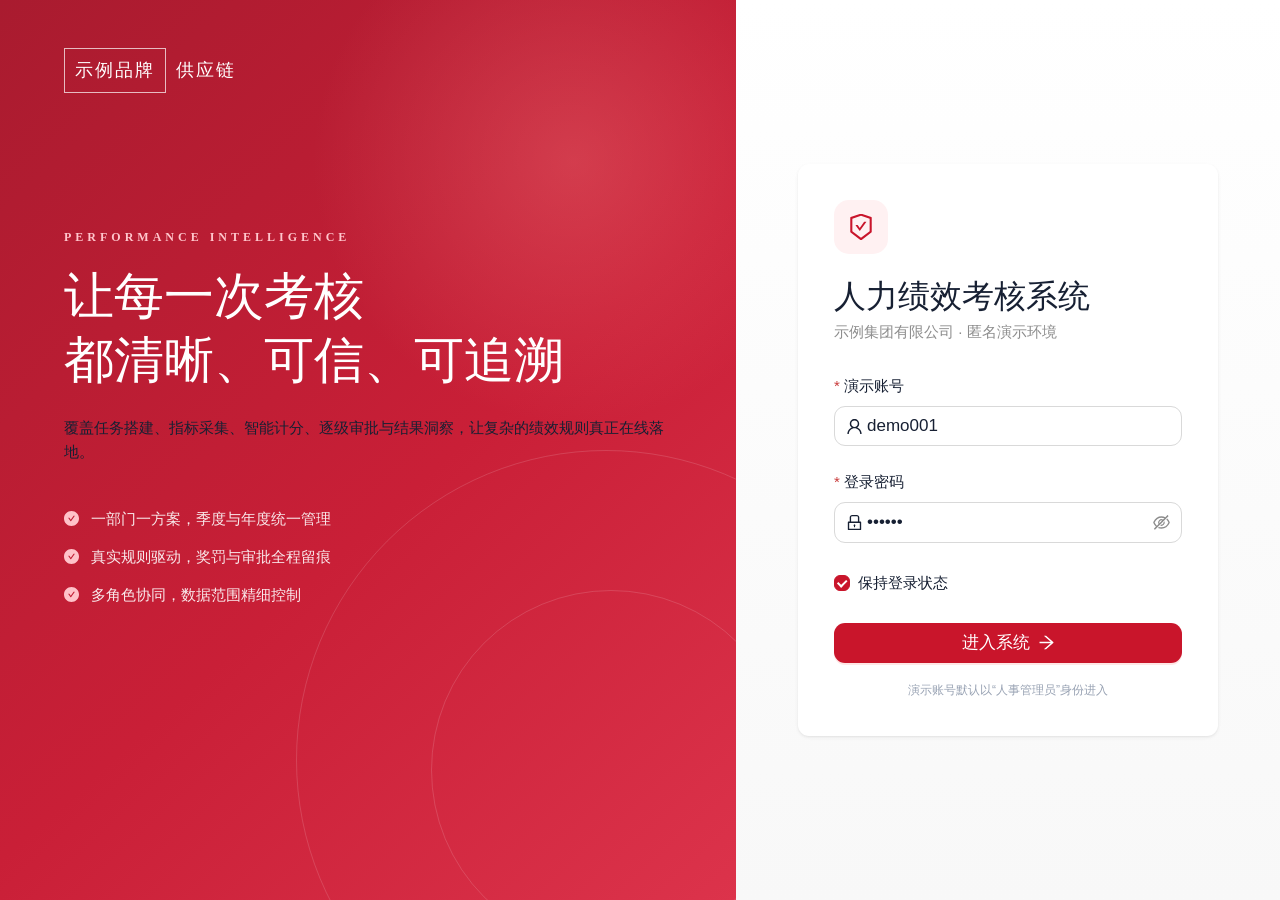
==== offline.html @ b8b82883 "Align attachment requirement wording" ====
<!doctype html>
<html lang="zh-CN">
  <head>
    <meta charset="UTF-8" />
    <meta name="viewport" content="width=device-width, initial-scale=1.0" />
    <meta name="theme-color" content="#a8071a" />
    <link rel="icon" href="data:image/svg+xml,<svg xmlns=%22http://www.w3.org/2000/svg%22 viewBox=%220 0 64 64%22><rect width=%2264%22 height=%2264%22 rx=%2214%22 fill=%22%23c9152b%22/><text x=%2232%22 y=%2243%22 text-anchor=%22middle%22 font-size=%2238%22 fill=%22white%22>Z</text></svg>" />
    <title>人力绩效考核系统</title>
    <script type="module" crossorigin>var e=Object.create,t=Object.defineProperty,n=Object.getOwnPropertyDescriptor,r=Object.getOwnPropertyNames,i=Object.getPrototypeOf,a=Object.prototype.hasOwnProperty,o=(e,t)=>()=>(t||(e((t={exports:{}}).exports,t),e=null),t.exports),s=(e,i,o,s)=>{if(i&&typeof i==`object`||typeof i==`function`)for(var c=r(i),l=0,u=c.length,d;l<u;l++)d=c[l],!a.call(e,d)&&d!==o&&t(e,d,{get:(e=>i[e]).bind(null,d),enumerable:!(s=n(i,d))||s.enumerable});return e},c=(n,r,a)=>(a=n==null?{}:e(i(n)),s(r||!n||!n.__esModule?t(a,`default`,{value:n,enumerable:!0}):a,n));(function(){let e=document.createElement(`link`).relList;if(e&&e.supports&&e.supports(`modulepreload`))return;for(let e of document.querySelectorAll(`link[rel="modulepreload"]`))n(e);new MutationObserver(e=>{for(let t of e)if(t.type===`childList`)for(let e of t.addedNodes)e.tagName===`LINK`&&e.rel===`modulepreload`&&n(e)}).observe(document,{childList:!0,subtree:!0});function t(e){let t={};return e.integrity&&(t.integrity=e.integrity),e.referrerPolicy&&(t.referrerPolicy=e.referrerPolicy),e.crossOrigin===`use-credentials`?t.credentials=`include`:e.crossOrigin===`anonymous`?t.credentials=`omit`:t.credentials=`same-origin`,t}function n(e){if(e.ep)return;e.ep=!0;let n=t(e);fetch(e.href,n)}})();var l=o((e=>{var t=Symbol.for(`react.transitional.element`),n=Symbol.for(`react.portal`),r=Symbol.for(`react.fragment`),i=Symbol.for(`react.strict_mode`),a=Symbol.for(`react.profiler`),o=Symbol.for(`react.consumer`),s=Symbol.for(`react.context`),c=Symbol.for(`react.forward_ref`),l=Symbol.for(`react.suspense`),u=Symbol.for(`react.memo`),d=Symbol.for(`react.lazy`),f=Symbol.for(`react.activity`),p=Symbol.iterator;function m(e){return typeof e!=`object`||!e?null:(e=p&&e[p]||e[`@@iterator`],typeof e==`function`?e:null)}var h={isMounted:function(){return!1},enqueueForceUpdate:function(){},enqueueReplaceState:function(){},enqueueSetState:function(){}},g=Object.assign,_={};function v(e,t,n){this.props=e,this.context=t,this.refs=_,this.updater=n||h}v.prototype.isReactComponent={},v.prototype.setState=function(e,t){if(typeof e!=`object`&&typeof e!=`function`&&e!=null)throw Error(`takes an object of state variables to update or a function which returns an object of state variables.`);this.updater.enqueueSetState(this,e,t,`setState`)},v.prototype.forceUpdate=function(e){this.updater.enqueueForceUpdate(this,e,`forceUpdate`)};function y(){}y.prototype=v.prototype;function b(e,t,n){this.props=e,this.context=t,this.refs=_,this.updater=n||h}var x=b.prototype=new y;x.constructor=b,g(x,v.prototype),x.isPureReactComponent=!0;var S=Array.isArray;function C(){}var w={H:null,A:null,T:null,S:null},T=Object.prototype.hasOwnProperty;function E(e,n,r){var i=r.ref;return{$$typeof:t,type:e,key:n,ref:i===void 0?null:i,props:r}}function D(e,t){return E(e.type,t,e.props)}function O(e){return typeof e==`object`&&!!e&&e.$$typeof===t}function k(e){var t={"=":`=0`,":":`=2`};return`$`+e.replace(/[=:]/g,function(e){return t[e]})}var A=/\/+/g;function j(e,t){return typeof e==`object`&&e&&e.key!=null?k(``+e.key):t.toString(36)}function M(e){switch(e.status){case`fulfilled`:return e.value;case`rejected`:throw e.reason;default:switch(typeof e.status==`string`?e.then(C,C):(e.status=`pending`,e.then(function(t){e.status===`pending`&&(e.status=`fulfilled`,e.value=t)},function(t){e.status===`pending`&&(e.status=`rejected`,e.reason=t)})),e.status){case`fulfilled`:return e.value;case`rejected`:throw e.reason}}throw e}function N(e,r,i,a,o){var s=typeof e;(s===`undefined`||s===`boolean`)&&(e=null);var c=!1;if(e===null)c=!0;else switch(s){case`bigint`:case`string`:case`number`:c=!0;break;case`object`:switch(e.$$typeof){case t:case n:c=!0;break;case d:return c=e._init,N(c(e._payload),r,i,a,o)}}if(c)return o=o(e),c=a===``?`.`+j(e,0):a,S(o)?(i=``,c!=null&&(i=c.replace(A,`$&/`)+`/`),N(o,r,i,``,function(e){return e})):o!=null&&(O(o)&&(o=D(o,i+(o.key==null||e&&e.key===o.key?``:(``+o.key).replace(A,`$&/`)+`/`)+c)),r.push(o)),1;c=0;var l=a===``?`.`:a+`:`;if(S(e))for(var u=0;u<e.length;u++)a=e[u],s=l+j(a,u),c+=N(a,r,i,s,o);else if(u=m(e),typeof u==`function`)for(e=u.call(e),u=0;!(a=e.next()).done;)a=a.value,s=l+j(a,u++),c+=N(a,r,i,s,o);else if(s===`object`){if(typeof e.then==`function`)return N(M(e),r,i,a,o);throw r=String(e),Error(`Objects are not valid as a React child (found: `+(r===`[object Object]`?`object with keys {`+Object.keys(e).join(`, `)+`}`:r)+`). If you meant to render a collection of children, use an array instead.`)}return c}function P(e,t,n){if(e==null)return e;var r=[],i=0;return N(e,r,``,``,function(e){return t.call(n,e,i++)}),r}function F(e){if(e._status===-1){var t=e._result;t=t(),t.then(function(t){(e._status===0||e._status===-1)&&(e._status=1,e._result=t)},function(t){(e._status===0||e._status===-1)&&(e._status=2,e._result=t)}),e._status===-1&&(e._status=0,e._result=t)}if(e._status===1)return e._result.default;throw e._result}var I=typeof reportError==`function`?reportError:function(e){if(typeof window==`object`&&typeof window.ErrorEvent==`function`){var t=new window.ErrorEvent(`error`,{bubbles:!0,cancelable:!0,message:typeof e==`object`&&e&&typeof e.message==`string`?String(e.message):String(e),error:e});if(!window.dispatchEvent(t))return}else if(typeof process==`object`&&typeof process.emit==`function`){process.emit(`uncaughtException`,e);return}console.error(e)},L={map:P,forEach:function(e,t,n){P(e,function(){t.apply(this,arguments)},n)},count:function(e){var t=0;return P(e,function(){t++}),t},toArray:function(e){return P(e,function(e){return e})||[]},only:function(e){if(!O(e))throw Error(`React.Children.only expected to receive a single React element child.`);return e}};e.Activity=f,e.Children=L,e.Component=v,e.Fragment=r,e.Profiler=a,e.PureComponent=b,e.StrictMode=i,e.Suspense=l,e.__CLIENT_INTERNALS_DO_NOT_USE_OR_WARN_USERS_THEY_CANNOT_UPGRADE=w,e.__COMPILER_RUNTIME={__proto__:null,c:function(e){return w.H.useMemoCache(e)}},e.cache=function(e){return function(){return e.apply(null,arguments)}},e.cacheSignal=function(){return null},e.cloneElement=function(e,t,n){if(e==null)throw Error(`The argument must be a React element, but you passed `+e+`.`);var r=g({},e.props),i=e.key;if(t!=null)for(a in t.key!==void 0&&(i=``+t.key),t)!T.call(t,a)||a===`key`||a===`__self`||a===`__source`||a===`ref`&&t.ref===void 0||(r[a]=t[a]);var a=arguments.length-2;if(a===1)r.children=n;else if(1<a){for(var o=Array(a),s=0;s<a;s++)o[s]=arguments[s+2];r.children=o}return E(e.type,i,r)},e.createContext=function(e){return e={$$typeof:s,_currentValue:e,_currentValue2:e,_threadCount:0,Provider:null,Consumer:null},e.Provider=e,e.Consumer={$$typeof:o,_context:e},e},e.createElement=function(e,t,n){var r,i={},a=null;if(t!=null)for(r in t.key!==void 0&&(a=``+t.key),t)T.call(t,r)&&r!==`key`&&r!==`__self`&&r!==`__source`&&(i[r]=t[r]);var o=arguments.length-2;if(o===1)i.children=n;else if(1<o){for(var s=Array(o),c=0;c<o;c++)s[c]=arguments[c+2];i.children=s}if(e&&e.defaultProps)for(r in o=e.defaultProps,o)i[r]===void 0&&(i[r]=o[r]);return E(e,a,i)},e.createRef=function(){return{current:null}},e.forwardRef=function(e){return{$$typeof:c,render:e}},e.isValidElement=O,e.lazy=function(e){return{$$typeof:d,_payload:{_status:-1,_result:e},_init:F}},e.memo=function(e,t){return{$$typeof:u,type:e,compare:t===void 0?null:t}},e.startTransition=function(e){var t=w.T,n={};w.T=n;try{var r=e(),i=w.S;i!==null&&i(n,r),typeof r==`object`&&r&&typeof r.then==`function`&&r.then(C,I)}catch(e){I(e)}finally{t!==null&&n.types!==null&&(t.types=n.types),w.T=t}},e.unstable_useCacheRefresh=function(){return w.H.useCacheRefresh()},e.use=function(e){return w.H.use(e)},e.useActionState=function(e,t,n){return w.H.useActionState(e,t,n)},e.useCallback=function(e,t){return w.H.useCallback(e,t)},e.useContext=function(e){return w.H.useContext(e)},e.useDebugValue=function(){},e.useDeferredValue=function(e,t){return w.H.useDeferredValue(e,t)},e.useEffect=function(e,t){return w.H.useEffect(e,t)},e.useEffectEvent=function(e){return w.H.useEffectEvent(e)},e.useId=function(){return w.H.useId()},e.useImperativeHandle=function(e,t,n){return w.H.useImperativeHandle(e,t,n)},e.useInsertionEffect=function(e,t){return w.H.useInsertionEffect(e,t)},e.useLayoutEffect=function(e,t){return w.H.useLayoutEffect(e,t)},e.useMemo=function(e,t){return w.H.useMemo(e,t)},e.useOptimistic=function(e,t){return w.H.useOptimistic(e,t)},e.useReducer=function(e,t,n){return w.H.useReducer(e,t,n)},e.useRef=function(e){return w.H.useRef(e)},e.useState=function(e){return w.H.useState(e)},e.useSyncExternalStore=function(e,t,n){return w.H.useSyncExternalStore(e,t,n)},e.useTransition=function(){return w.H.useTransition()},e.version=`19.2.8`})),u=o(((e,t)=>{t.exports=l()})),d=o((e=>{function t(e,t){var n=e.length;e.push(t);a:for(;0<n;){var r=n-1>>>1,a=e[r];if(0<i(a,t))e[r]=t,e[n]=a,n=r;else break a}}function n(e){return e.length===0?null:e[0]}function r(e){if(e.length===0)return null;var t=e[0],n=e.pop();if(n!==t){e[0]=n;a:for(var r=0,a=e.length,o=a>>>1;r<o;){var s=2*(r+1)-1,c=e[s],l=s+1,u=e[l];if(0>i(c,n))l<a&&0>i(u,c)?(e[r]=u,e[l]=n,r=l):(e[r]=c,e[s]=n,r=s);else if(l<a&&0>i(u,n))e[r]=u,e[l]=n,r=l;else break a}}return t}function i(e,t){var n=e.sortIndex-t.sortIndex;return n===0?e.id-t.id:n}if(e.unstable_now=void 0,typeof performance==`object`&&typeof performance.now==`function`){var a=performance;e.unstable_now=function(){return a.now()}}else{var o=Date,s=o.now();e.unstable_now=function(){return o.now()-s}}var c=[],l=[],u=1,d=null,f=3,p=!1,m=!1,h=!1,g=!1,_=typeof setTimeout==`function`?setTimeout:null,v=typeof clearTimeout==`function`?clearTimeout:null,y=typeof setImmediate<`u`?setImmediate:null;function b(e){for(var i=n(l);i!==null;){if(i.callback===null)r(l);else if(i.startTime<=e)r(l),i.sortIndex=i.expirationTime,t(c,i);else break;i=n(l)}}function x(e){if(h=!1,b(e),!m)if(n(c)!==null)m=!0,S||(S=!0,O());else{var t=n(l);t!==null&&j(x,t.startTime-e)}}var S=!1,C=-1,w=5,T=-1;function E(){return g?!0:!(e.unstable_now()-T<w)}function D(){if(g=!1,S){var t=e.unstable_now();T=t;var i=!0;try{a:{m=!1,h&&(h=!1,v(C),C=-1),p=!0;var a=f;try{b:{for(b(t),d=n(c);d!==null&&!(d.expirationTime>t&&E());){var o=d.callback;if(typeof o==`function`){d.callback=null,f=d.priorityLevel;var s=o(d.expirationTime<=t);if(t=e.unstable_now(),typeof s==`function`){d.callback=s,b(t),i=!0;break b}d===n(c)&&r(c),b(t)}else r(c);d=n(c)}if(d!==null)i=!0;else{var u=n(l);u!==null&&j(x,u.startTime-t),i=!1}}break a}finally{d=null,f=a,p=!1}i=void 0}}finally{i?O():S=!1}}}var O;if(typeof y==`function`)O=function(){y(D)};else if(typeof MessageChannel<`u`){var k=new MessageChannel,A=k.port2;k.port1.onmessage=D,O=function(){A.postMessage(null)}}else O=function(){_(D,0)};function j(t,n){C=_(function(){t(e.unstable_now())},n)}e.unstable_IdlePriority=5,e.unstable_ImmediatePriority=1,e.unstable_LowPriority=4,e.unstable_NormalPriority=3,e.unstable_Profiling=null,e.unstable_UserBlockingPriority=2,e.unstable_cancelCallback=function(e){e.callback=null},e.unstable_forceFrameRate=function(e){0>e||125<e?console.error(`forceFrameRate takes a positive int between 0 and 125, forcing frame rates higher than 125 fps is not supported`):w=0<e?Math.floor(1e3/e):5},e.unstable_getCurrentPriorityLevel=function(){return f},e.unstable_next=function(e){switch(f){case 1:case 2:case 3:var t=3;break;default:t=f}var n=f;f=t;try{return e()}finally{f=n}},e.unstable_requestPaint=function(){g=!0},e.unstable_runWithPriority=function(e,t){switch(e){case 1:case 2:case 3:case 4:case 5:break;default:e=3}var n=f;f=e;try{return t()}finally{f=n}},e.unstable_scheduleCallback=function(r,i,a){var o=e.unstable_now();switch(typeof a==`object`&&a?(a=a.delay,a=typeof a==`number`&&0<a?o+a:o):a=o,r){case 1:var s=-1;break;case 2:s=250;break;case 5:s=1073741823;break;case 4:s=1e4;break;default:s=5e3}return s=a+s,r={id:u++,callback:i,priorityLevel:r,startTime:a,expirationTime:s,sortIndex:-1},a>o?(r.sortIndex=a,t(l,r),n(c)===null&&r===n(l)&&(h?(v(C),C=-1):h=!0,j(x,a-o))):(r.sortIndex=s,t(c,r),m||p||(m=!0,S||(S=!0,O()))),r},e.unstable_shouldYield=E,e.unstable_wrapCallback=function(e){var t=f;return function(){var n=f;f=t;try{return e.apply(this,arguments)}finally{f=n}}}})),f=o(((e,t)=>{t.exports=d()})),p=o((e=>{var t=u();function n(e){var t=`https://react.dev/errors/`+e;if(1<arguments.length){t+=`?args[]=`+encodeURIComponent(arguments[1]);for(var n=2;n<arguments.length;n++)t+=`&args[]=`+encodeURIComponent(arguments[n])}return`Minified React error #`+e+`; visit `+t+` for the full message or use the non-minified dev environment for full errors and additional helpful warnings.`}function r(){}var i={d:{f:r,r:function(){throw Error(n(522))},D:r,C:r,L:r,m:r,X:r,S:r,M:r},p:0,findDOMNode:null},a=Symbol.for(`react.portal`);function o(e,t,n){var r=3<arguments.length&&arguments[3]!==void 0?arguments[3]:null;return{$$typeof:a,key:r==null?null:``+r,children:e,containerInfo:t,implementation:n}}var s=t.__CLIENT_INTERNALS_DO_NOT_USE_OR_WARN_USERS_THEY_CANNOT_UPGRADE;function c(e,t){if(e===`font`)return``;if(typeof t==`string`)return t===`use-credentials`?t:``}e.__DOM_INTERNALS_DO_NOT_USE_OR_WARN_USERS_THEY_CANNOT_UPGRADE=i,e.createPortal=function(e,t){var r=2<arguments.length&&arguments[2]!==void 0?arguments[2]:null;if(!t||t.nodeType!==1&&t.nodeType!==9&&t.nodeType!==11)throw Error(n(299));return o(e,t,null,r)},e.flushSync=function(e){var t=s.T,n=i.p;try{if(s.T=null,i.p=2,e)return e()}finally{s.T=t,i.p=n,i.d.f()}},e.preconnect=function(e,t){typeof e==`string`&&(t?(t=t.crossOrigin,t=typeof t==`string`?t===`use-credentials`?t:``:void 0):t=null,i.d.C(e,t))},e.prefetchDNS=function(e){typeof e==`string`&&i.d.D(e)},e.preinit=function(e,t){if(typeof e==`string`&&t&&typeof t.as==`string`){var n=t.as,r=c(n,t.crossOrigin),a=typeof t.integrity==`string`?t.integrity:void 0,o=typeof t.fetchPriority==`string`?t.fetchPriority:void 0;n===`style`?i.d.S(e,typeof t.precedence==`string`?t.precedence:void 0,{crossOrigin:r,integrity:a,fetchPriority:o}):n===`script`&&i.d.X(e,{crossOrigin:r,integrity:a,fetchPriority:o,nonce:typeof t.nonce==`string`?t.nonce:void 0})}},e.preinitModule=function(e,t){if(typeof e==`string`)if(typeof t==`object`&&t){if(t.as==null||t.as===`script`){var n=c(t.as,t.crossOrigin);i.d.M(e,{crossOrigin:n,integrity:typeof t.integrity==`string`?t.integrity:void 0,nonce:typeof t.nonce==`string`?t.nonce:void 0})}}else t??i.d.M(e)},e.preload=function(e,t){if(typeof e==`string`&&typeof t==`object`&&t&&typeof t.as==`string`){var n=t.as,r=c(n,t.crossOrigin);i.d.L(e,n,{crossOrigin:r,integrity:typeof t.integrity==`string`?t.integrity:void 0,nonce:typeof t.nonce==`string`?t.nonce:void 0,type:typeof t.type==`string`?t.type:void 0,fetchPriority:typeof t.fetchPriority==`string`?t.fetchPriority:void 0,referrerPolicy:typeof t.referrerPolicy==`string`?t.referrerPolicy:void 0,imageSrcSet:typeof t.imageSrcSet==`string`?t.imageSrcSet:void 0,imageSizes:typeof t.imageSizes==`string`?t.imageSizes:void 0,media:typeof t.media==`string`?t.media:void 0})}},e.preloadModule=function(e,t){if(typeof e==`string`)if(t){var n=c(t.as,t.crossOrigin);i.d.m(e,{as:typeof t.as==`string`&&t.as!==`script`?t.as:void 0,crossOrigin:n,integrity:typeof t.integrity==`string`?t.integrity:void 0})}else i.d.m(e)},e.requestFormReset=function(e){i.d.r(e)},e.unstable_batchedUpdates=function(e,t){return e(t)},e.useFormState=function(e,t,n){return s.H.useFormState(e,t,n)},e.useFormStatus=function(){return s.H.useHostTransitionStatus()},e.version=`19.2.8`})),m=o(((e,t)=>{function n(){if(!(typeof __REACT_DEVTOOLS_GLOBAL_HOOK__>`u`||typeof __REACT_DEVTOOLS_GLOBAL_HOOK__.checkDCE!=`function`))try{__REACT_DEVTOOLS_GLOBAL_HOOK__.checkDCE(n)}catch(e){console.error(e)}}n(),t.exports=p()})),h=o((e=>{var t=f(),n=u(),r=m();function i(e){var t=`https://react.dev/errors/`+e;if(1<arguments.length){t+=`?args[]=`+encodeURIComponent(arguments[1]);for(var n=2;n<arguments.length;n++)t+=`&args[]=`+encodeURIComponent(arguments[n])}return`Minified React error #`+e+`; visit `+t+` for the full message or use the non-minified dev environment for full errors and additional helpful warnings.`}function a(e){return!(!e||e.nodeType!==1&&e.nodeType!==9&&e.nodeType!==11)}function o(e){var t=e,n=e;if(e.alternate)for(;t.return;)t=t.return;else{e=t;do t=e,t.flags&4098&&(n=t.return),e=t.return;while(e)}return t.tag===3?n:null}function s(e){if(e.tag===13){var t=e.memoizedState;if(t===null&&(e=e.alternate,e!==null&&(t=e.memoizedState)),t!==null)return t.dehydrated}return null}function c(e){if(e.tag===31){var t=e.memoizedState;if(t===null&&(e=e.alternate,e!==null&&(t=e.memoizedState)),t!==null)return t.dehydrated}return null}function l(e){if(o(e)!==e)throw Error(i(188))}function d(e){var t=e.alternate;if(!t){if(t=o(e),t===null)throw Error(i(188));return t===e?e:null}for(var n=e,r=t;;){var a=n.return;if(a===null)break;var s=a.alternate;if(s===null){if(r=a.return,r!==null){n=r;continue}break}if(a.child===s.child){for(s=a.child;s;){if(s===n)return l(a),e;if(s===r)return l(a),t;s=s.sibling}throw Error(i(188))}if(n.return!==r.return)n=a,r=s;else{for(var c=!1,u=a.child;u;){if(u===n){c=!0,n=a,r=s;break}if(u===r){c=!0,r=a,n=s;break}u=u.sibling}if(!c){for(u=s.child;u;){if(u===n){c=!0,n=s,r=a;break}if(u===r){c=!0,r=s,n=a;break}u=u.sibling}if(!c)throw Error(i(189))}}if(n.alternate!==r)throw Error(i(190))}if(n.tag!==3)throw Error(i(188));return n.stateNode.current===n?e:t}function p(e){var t=e.tag;if(t===5||t===26||t===27||t===6)return e;for(e=e.child;e!==null;){if(t=p(e),t!==null)return t;e=e.sibling}return null}var h=Object.assign,g=Symbol.for(`react.element`),_=Symbol.for(`react.transitional.element`),v=Symbol.for(`react.portal`),y=Symbol.for(`react.fragment`),b=Symbol.for(`react.strict_mode`),x=Symbol.for(`react.profiler`),S=Symbol.for(`react.consumer`),C=Symbol.for(`react.context`),w=Symbol.for(`react.forward_ref`),T=Symbol.for(`react.suspense`),E=Symbol.for(`react.suspense_list`),D=Symbol.for(`react.memo`),O=Symbol.for(`react.lazy`),k=Symbol.for(`react.activity`),A=Symbol.for(`react.memo_cache_sentinel`),j=Symbol.iterator;function M(e){return typeof e!=`object`||!e?null:(e=j&&e[j]||e[`@@iterator`],typeof e==`function`?e:null)}var N=Symbol.for(`react.client.reference`);function P(e){if(e==null)return null;if(typeof e==`function`)return e.$$typeof===N?null:e.displayName||e.name||null;if(typeof e==`string`)return e;switch(e){case y:return`Fragment`;case x:return`Profiler`;case b:return`StrictMode`;case T:return`Suspense`;case E:return`SuspenseList`;case k:return`Activity`}if(typeof e==`object`)switch(e.$$typeof){case v:return`Portal`;case C:return e.displayName||`Context`;case S:return(e._context.displayName||`Context`)+`.Consumer`;case w:var t=e.render;return e=e.displayName,e||(e=t.displayName||t.name||``,e=e===``?`ForwardRef`:`ForwardRef(`+e+`)`),e;case D:return t=e.displayName||null,t===null?P(e.type)||`Memo`:t;case O:t=e._payload,e=e._init;try{return P(e(t))}catch{}}return null}var F=Array.isArray,I=n.__CLIENT_INTERNALS_DO_NOT_USE_OR_WARN_USERS_THEY_CANNOT_UPGRADE,L=r.__DOM_INTERNALS_DO_NOT_USE_OR_WARN_USERS_THEY_CANNOT_UPGRADE,R={pending:!1,data:null,method:null,action:null},z=[],B=-1;function V(e){return{current:e}}function H(e){0>B||(e.current=z[B],z[B]=null,B--)}function U(e,t){B++,z[B]=e.current,e.current=t}var W=V(null),G=V(null),K=V(null),q=V(null);function ee(e,t){switch(U(K,t),U(G,e),U(W,null),t.nodeType){case 9:case 11:e=(e=t.documentElement)&&(e=e.namespaceURI)?Hd(e):0;break;default:if(e=t.tagName,t=t.namespaceURI)t=Hd(t),e=Ud(t,e);else switch(e){case`svg`:e=1;break;case`math`:e=2;break;default:e=0}}H(W),U(W,e)}function J(){H(W),H(G),H(K)}function te(e){e.memoizedState!==null&&U(q,e);var t=W.current,n=Ud(t,e.type);t!==n&&(U(G,e),U(W,n))}function Y(e){G.current===e&&(H(W),H(G)),q.current===e&&(H(q),$f._currentValue=R)}var ne,re;function ie(e){if(ne===void 0)try{throw Error()}catch(e){var t=e.stack.trim().match(/\n( *(at )?)/);ne=t&&t[1]||``,re=-1<e.stack.indexOf(`
    at`)?` (<anonymous>)`:-1<e.stack.indexOf(`@`)?`@unknown:0:0`:``}return`
`+ne+e+re}var ae=!1;function oe(e,t){if(!e||ae)return``;ae=!0;var n=Error.prepareStackTrace;Error.prepareStackTrace=void 0;try{var r={DetermineComponentFrameRoot:function(){try{if(t){var n=function(){throw Error()};if(Object.defineProperty(n.prototype,"props",{set:function(){throw Error()}}),typeof Reflect==`object`&&Reflect.construct){try{Reflect.construct(n,[])}catch(e){var r=e}Reflect.construct(e,[],n)}else{try{n.call()}catch(e){r=e}e.call(n.prototype)}}else{try{throw Error()}catch(e){r=e}(n=e())&&typeof n.catch==`function`&&n.catch(function(){})}}catch(e){if(e&&r&&typeof e.stack==`string`)return[e.stack,r.stack]}return[null,null]}};r.DetermineComponentFrameRoot.displayName=`DetermineComponentFrameRoot`;var i=Object.getOwnPropertyDescriptor(r.DetermineComponentFrameRoot,`name`);i&&i.configurable&&Object.defineProperty(r.DetermineComponentFrameRoot,"name",{value:`DetermineComponentFrameRoot`});var a=r.DetermineComponentFrameRoot(),o=a[0],s=a[1];if(o&&s){var c=o.split(`
`),l=s.split(`
`);for(i=r=0;r<c.length&&!c[r].includes(`DetermineComponentFrameRoot`);)r++;for(;i<l.length&&!l[i].includes(`DetermineComponentFrameRoot`);)i++;if(r===c.length||i===l.length)for(r=c.length-1,i=l.length-1;1<=r&&0<=i&&c[r]!==l[i];)i--;for(;1<=r&&0<=i;r--,i--)if(c[r]!==l[i]){if(r!==1||i!==1)do if(r--,i--,0>i||c[r]!==l[i]){var u=`
`+c[r].replace(` at new `,` at `);return e.displayName&&u.includes(`<anonymous>`)&&(u=u.replace(`<anonymous>`,e.displayName)),u}while(1<=r&&0<=i);break}}}finally{ae=!1,Error.prepareStackTrace=n}return(n=e?e.displayName||e.name:``)?ie(n):``}function se(e,t){switch(e.tag){case 26:case 27:case 5:return ie(e.type);case 16:return ie(`Lazy`);case 13:return e.child!==t&&t!==null?ie(`Suspense Fallback`):ie(`Suspense`);case 19:return ie(`SuspenseList`);case 0:case 15:return oe(e.type,!1);case 11:return oe(e.type.render,!1);case 1:return oe(e.type,!0);case 31:return ie(`Activity`);default:return``}}function ce(e){try{var t=``,n=null;do t+=se(e,n),n=e,e=e.return;while(e);return t}catch(e){return`
Error generating stack: `+e.message+`
`+e.stack}}var le=Object.prototype.hasOwnProperty,ue=t.unstable_scheduleCallback,de=t.unstable_cancelCallback,fe=t.unstable_shouldYield,pe=t.unstable_requestPaint,me=t.unstable_now,he=t.unstable_getCurrentPriorityLevel,ge=t.unstable_ImmediatePriority,_e=t.unstable_UserBlockingPriority,ve=t.unstable_NormalPriority,ye=t.unstable_LowPriority,be=t.unstable_IdlePriority,xe=t.log,Se=t.unstable_setDisableYieldValue,Ce=null,we=null;function Te(e){if(typeof xe==`function`&&Se(e),we&&typeof we.setStrictMode==`function`)try{we.setStrictMode(Ce,e)}catch{}}var Ee=Math.clz32?Math.clz32:ke,De=Math.log,Oe=Math.LN2;function ke(e){return e>>>=0,e===0?32:31-(De(e)/Oe|0)|0}var Ae=256,je=262144,Me=4194304;function Ne(e){var t=e&42;if(t!==0)return t;switch(e&-e){case 1:return 1;case 2:return 2;case 4:return 4;case 8:return 8;case 16:return 16;case 32:return 32;case 64:return 64;case 128:return 128;case 256:case 512:case 1024:case 2048:case 4096:case 8192:case 16384:case 32768:case 65536:case 131072:return e&261888;case 262144:case 524288:case 1048576:case 2097152:return e&3932160;case 4194304:case 8388608:case 16777216:case 33554432:return e&62914560;case 67108864:return 67108864;case 134217728:return 134217728;case 268435456:return 268435456;case 536870912:return 536870912;case 1073741824:return 0;default:return e}}function Pe(e,t,n){var r=e.pendingLanes;if(r===0)return 0;var i=0,a=e.suspendedLanes,o=e.pingedLanes;e=e.warmLanes;var s=r&134217727;return s===0?(s=r&~a,s===0?o===0?n||(n=r&~e,n!==0&&(i=Ne(n))):i=Ne(o):i=Ne(s)):(r=s&~a,r===0?(o&=s,o===0?n||(n=s&~e,n!==0&&(i=Ne(n))):i=Ne(o)):i=Ne(r)),i===0?0:t!==0&&t!==i&&(t&a)===0&&(a=i&-i,n=t&-t,a>=n||a===32&&n&4194048)?t:i}function Fe(e,t){return(e.pendingLanes&~(e.suspendedLanes&~e.pingedLanes)&t)===0}function Ie(e,t){switch(e){case 1:case 2:case 4:case 8:case 64:return t+250;case 16:case 32:case 128:case 256:case 512:case 1024:case 2048:case 4096:case 8192:case 16384:case 32768:case 65536:case 131072:case 262144:case 524288:case 1048576:case 2097152:return t+5e3;case 4194304:case 8388608:case 16777216:case 33554432:return-1;case 67108864:case 134217728:case 268435456:case 536870912:case 1073741824:return-1;default:return-1}}function Le(){var e=Me;return Me<<=1,!(Me&62914560)&&(Me=4194304),e}function Re(e){for(var t=[],n=0;31>n;n++)t.push(e);return t}function ze(e,t){e.pendingLanes|=t,t!==268435456&&(e.suspendedLanes=0,e.pingedLanes=0,e.warmLanes=0)}function Be(e,t,n,r,i,a){var o=e.pendingLanes;e.pendingLanes=n,e.suspendedLanes=0,e.pingedLanes=0,e.warmLanes=0,e.expiredLanes&=n,e.entangledLanes&=n,e.errorRecoveryDisabledLanes&=n,e.shellSuspendCounter=0;var s=e.entanglements,c=e.expirationTimes,l=e.hiddenUpdates;for(n=o&~n;0<n;){var u=31-Ee(n),d=1<<u;s[u]=0,c[u]=-1;var f=l[u];if(f!==null)for(l[u]=null,u=0;u<f.length;u++){var p=f[u];p!==null&&(p.lane&=-536870913)}n&=~d}r!==0&&Ve(e,r,0),a!==0&&i===0&&e.tag!==0&&(e.suspendedLanes|=a&~(o&~t))}function Ve(e,t,n){e.pendingLanes|=t,e.suspendedLanes&=~t;var r=31-Ee(t);e.entangledLanes|=t,e.entanglements[r]=e.entanglements[r]|1073741824|n&261930}function He(e,t){var n=e.entangledLanes|=t;for(e=e.entanglements;n;){var r=31-Ee(n),i=1<<r;i&t|e[r]&t&&(e[r]|=t),n&=~i}}function Ue(e,t){var n=t&-t;return n=n&42?1:We(n),(n&(e.suspendedLanes|t))===0?n:0}function We(e){switch(e){case 2:e=1;break;case 8:e=4;break;case 32:e=16;break;case 256:case 512:case 1024:case 2048:case 4096:case 8192:case 16384:case 32768:case 65536:case 131072:case 262144:case 524288:case 1048576:case 2097152:case 4194304:case 8388608:case 16777216:case 33554432:e=128;break;case 268435456:e=134217728;break;default:e=0}return e}function Ge(e){return e&=-e,2<e?8<e?e&134217727?32:268435456:8:2}function Ke(){var e=L.p;return e===0?(e=window.event,e===void 0?32:hp(e.type)):e}function qe(e,t){var n=L.p;try{return L.p=e,t()}finally{L.p=n}}var Je=Math.random().toString(36).slice(2),Ye=`__reactFiber$`+Je,Xe=`__reactProps$`+Je,Ze=`__reactContainer$`+Je,Qe=`__reactEvents$`+Je,$e=`__reactListeners$`+Je,et=`__reactHandles$`+Je,tt=`__reactResources$`+Je,nt=`__reactMarker$`+Je;function rt(e){delete e[Ye],delete e[Xe],delete e[Qe],delete e[$e],delete e[et]}function it(e){var t=e[Ye];if(t)return t;for(var n=e.parentNode;n;){if(t=n[Ze]||n[Ye]){if(n=t.alternate,t.child!==null||n!==null&&n.child!==null)for(e=ff(e);e!==null;){if(n=e[Ye])return n;e=ff(e)}return t}e=n,n=e.parentNode}return null}function at(e){if(e=e[Ye]||e[Ze]){var t=e.tag;if(t===5||t===6||t===13||t===31||t===26||t===27||t===3)return e}return null}function ot(e){var t=e.tag;if(t===5||t===26||t===27||t===6)return e.stateNode;throw Error(i(33))}function st(e){var t=e[tt];return t||(t=e[tt]={hoistableStyles:new Map,hoistableScripts:new Map}),t}function ct(e){e[nt]=!0}var lt=new Set,ut={};function dt(e,t){ft(e,t),ft(e+`Capture`,t)}function ft(e,t){for(ut[e]=t,e=0;e<t.length;e++)lt.add(t[e])}var pt=RegExp(`^[:A-Z_a-z\\u00C0-\\u00D6\\u00D8-\\u00F6\\u00F8-\\u02FF\\u0370-\\u037D\\u037F-\\u1FFF\\u200C-\\u200D\\u2070-\\u218F\\u2C00-\\u2FEF\\u3001-\\uD7FF\\uF900-\\uFDCF\\uFDF0-\\uFFFD][:A-Z_a-z\\u00C0-\\u00D6\\u00D8-\\u00F6\\u00F8-\\u02FF\\u0370-\\u037D\\u037F-\\u1FFF\\u200C-\\u200D\\u2070-\\u218F\\u2C00-\\u2FEF\\u3001-\\uD7FF\\uF900-\\uFDCF\\uFDF0-\\uFFFD\\-.0-9\\u00B7\\u0300-\\u036F\\u203F-\\u2040]*$`),mt={},ht={};function gt(e){return le.call(ht,e)?!0:le.call(mt,e)?!1:pt.test(e)?ht[e]=!0:(mt[e]=!0,!1)}function _t(e,t,n){if(gt(t))if(n===null)e.removeAttribute(t);else{switch(typeof n){case`undefined`:case`function`:case`symbol`:e.removeAttribute(t);return;case`boolean`:var r=t.toLowerCase().slice(0,5);if(r!==`data-`&&r!==`aria-`){e.removeAttribute(t);return}}e.setAttribute(t,``+n)}}function vt(e,t,n){if(n===null)e.removeAttribute(t);else{switch(typeof n){case`undefined`:case`function`:case`symbol`:case`boolean`:e.removeAttribute(t);return}e.setAttribute(t,``+n)}}function yt(e,t,n,r){if(r===null)e.removeAttribute(n);else{switch(typeof r){case`undefined`:case`function`:case`symbol`:case`boolean`:e.removeAttribute(n);return}e.setAttributeNS(t,n,``+r)}}function bt(e){switch(typeof e){case`bigint`:case`boolean`:case`number`:case`string`:case`undefined`:return e;case`object`:return e;default:return``}}function xt(e){var t=e.type;return(e=e.nodeName)&&e.toLowerCase()===`input`&&(t===`checkbox`||t===`radio`)}function St(e,t,n){var r=Object.getOwnPropertyDescriptor(e.constructor.prototype,t);if(!e.hasOwnProperty(t)&&r!==void 0&&typeof r.get==`function`&&typeof r.set==`function`){var i=r.get,a=r.set;return Object.defineProperty(e,t,{configurable:!0,get:function(){return i.call(this)},set:function(e){n=``+e,a.call(this,e)}}),Object.defineProperty(e,t,{enumerable:r.enumerable}),{getValue:function(){return n},setValue:function(e){n=``+e},stopTracking:function(){e._valueTracker=null,delete e[t]}}}}function Ct(e){if(!e._valueTracker){var t=xt(e)?`checked`:`value`;e._valueTracker=St(e,t,``+e[t])}}function wt(e){if(!e)return!1;var t=e._valueTracker;if(!t)return!0;var n=t.getValue(),r=``;return e&&(r=xt(e)?e.checked?`true`:`false`:e.value),e=r,e===n?!1:(t.setValue(e),!0)}function Tt(e){if(e=e||(typeof document<`u`?document:void 0),e===void 0)return null;try{return e.activeElement||e.body}catch{return e.body}}var Et=/[\n"\\]/g;function Dt(e){return e.replace(Et,function(e){return`\\`+e.charCodeAt(0).toString(16)+` `})}function Ot(e,t,n,r,i,a,o,s){e.name=``,o!=null&&typeof o!=`function`&&typeof o!=`symbol`&&typeof o!=`boolean`?e.type=o:e.removeAttribute(`type`),t==null?o!==`submit`&&o!==`reset`||e.removeAttribute(`value`):o===`number`?(t===0&&e.value===``||e.value!=t)&&(e.value=``+bt(t)):e.value!==``+bt(t)&&(e.value=``+bt(t)),t==null?n==null?r!=null&&e.removeAttribute(`value`):At(e,o,bt(n)):At(e,o,bt(t)),i==null&&a!=null&&(e.defaultChecked=!!a),i!=null&&(e.checked=i&&typeof i!=`function`&&typeof i!=`symbol`),s!=null&&typeof s!=`function`&&typeof s!=`symbol`&&typeof s!=`boolean`?e.name=``+bt(s):e.removeAttribute(`name`)}function kt(e,t,n,r,i,a,o,s){if(a!=null&&typeof a!=`function`&&typeof a!=`symbol`&&typeof a!=`boolean`&&(e.type=a),t!=null||n!=null){if(!(a!==`submit`&&a!==`reset`||t!=null)){Ct(e);return}n=n==null?``:``+bt(n),t=t==null?n:``+bt(t),s||t===e.value||(e.value=t),e.defaultValue=t}r=r??i,r=typeof r!=`function`&&typeof r!=`symbol`&&!!r,e.checked=s?e.checked:!!r,e.defaultChecked=!!r,o!=null&&typeof o!=`function`&&typeof o!=`symbol`&&typeof o!=`boolean`&&(e.name=o),Ct(e)}function At(e,t,n){t===`number`&&Tt(e.ownerDocument)===e||e.defaultValue===``+n||(e.defaultValue=``+n)}function jt(e,t,n,r){if(e=e.options,t){t={};for(var i=0;i<n.length;i++)t[`$`+n[i]]=!0;for(n=0;n<e.length;n++)i=t.hasOwnProperty(`$`+e[n].value),e[n].selected!==i&&(e[n].selected=i),i&&r&&(e[n].defaultSelected=!0)}else{for(n=``+bt(n),t=null,i=0;i<e.length;i++){if(e[i].value===n){e[i].selected=!0,r&&(e[i].defaultSelected=!0);return}t!==null||e[i].disabled||(t=e[i])}t!==null&&(t.selected=!0)}}function Mt(e,t,n){if(t!=null&&(t=``+bt(t),t!==e.value&&(e.value=t),n==null)){e.defaultValue!==t&&(e.defaultValue=t);return}e.defaultValue=n==null?``:``+bt(n)}function Nt(e,t,n,r){if(t==null){if(r!=null){if(n!=null)throw Error(i(92));if(F(r)){if(1<r.length)throw Error(i(93));r=r[0]}n=r}n??(n=``),t=n}n=bt(t),e.defaultValue=n,r=e.textContent,r===n&&r!==``&&r!==null&&(e.value=r),Ct(e)}function Pt(e,t){if(t){var n=e.firstChild;if(n&&n===e.lastChild&&n.nodeType===3){n.nodeValue=t;return}}e.textContent=t}var Ft=new Set(`animationIterationCount aspectRatio borderImageOutset borderImageSlice borderImageWidth boxFlex boxFlexGroup boxOrdinalGroup columnCount columns flex flexGrow flexPositive flexShrink flexNegative flexOrder gridArea gridRow gridRowEnd gridRowSpan gridRowStart gridColumn gridColumnEnd gridColumnSpan gridColumnStart fontWeight lineClamp lineHeight opacity order orphans scale tabSize widows zIndex zoom fillOpacity floodOpacity stopOpacity strokeDasharray strokeDashoffset strokeMiterlimit strokeOpacity strokeWidth MozAnimationIterationCount MozBoxFlex MozBoxFlexGroup MozLineClamp msAnimationIterationCount msFlex msZoom msFlexGrow msFlexNegative msFlexOrder msFlexPositive msFlexShrink msGridColumn msGridColumnSpan msGridRow msGridRowSpan WebkitAnimationIterationCount WebkitBoxFlex WebKitBoxFlexGroup WebkitBoxOrdinalGroup WebkitColumnCount WebkitColumns WebkitFlex WebkitFlexGrow WebkitFlexPositive WebkitFlexShrink WebkitLineClamp`.split(` `));function It(e,t,n){var r=t.indexOf(`--`)===0;n==null||typeof n==`boolean`||n===``?r?e.setProperty(t,``):t===`float`?e.cssFloat=``:e[t]=``:r?e.setProperty(t,n):typeof n!=`number`||n===0||Ft.has(t)?t===`float`?e.cssFloat=n:e[t]=(``+n).trim():e[t]=n+`px`}function Lt(e,t,n){if(t!=null&&typeof t!=`object`)throw Error(i(62));if(e=e.style,n!=null){for(var r in n)!n.hasOwnProperty(r)||t!=null&&t.hasOwnProperty(r)||(r.indexOf(`--`)===0?e.setProperty(r,``):r===`float`?e.cssFloat=``:e[r]=``);for(var a in t)r=t[a],t.hasOwnProperty(a)&&n[a]!==r&&It(e,a,r)}else for(var o in t)t.hasOwnProperty(o)&&It(e,o,t[o])}function Rt(e){if(e.indexOf(`-`)===-1)return!1;switch(e){case`annotation-xml`:case`color-profile`:case`font-face`:case`font-face-src`:case`font-face-uri`:case`font-face-format`:case`font-face-name`:case`missing-glyph`:return!1;default:return!0}}var zt=new Map([[`acceptCharset`,`accept-charset`],[`htmlFor`,`for`],[`httpEquiv`,`http-equiv`],[`crossOrigin`,`crossorigin`],[`accentHeight`,`accent-height`],[`alignmentBaseline`,`alignment-baseline`],[`arabicForm`,`arabic-form`],[`baselineShift`,`baseline-shift`],[`capHeight`,`cap-height`],[`clipPath`,`clip-path`],[`clipRule`,`clip-rule`],[`colorInterpolation`,`color-interpolation`],[`colorInterpolationFilters`,`color-interpolation-filters`],[`colorProfile`,`color-profile`],[`colorRendering`,`color-rendering`],[`dominantBaseline`,`dominant-baseline`],[`enableBackground`,`enable-background`],[`fillOpacity`,`fill-opacity`],[`fillRule`,`fill-rule`],[`floodColor`,`flood-color`],[`floodOpacity`,`flood-opacity`],[`fontFamily`,`font-family`],[`fontSize`,`font-size`],[`fontSizeAdjust`,`font-size-adjust`],[`fontStretch`,`font-stretch`],[`fontStyle`,`font-style`],[`fontVariant`,`font-variant`],[`fontWeight`,`font-weight`],[`glyphName`,`glyph-name`],[`glyphOrientationHorizontal`,`glyph-orientation-horizontal`],[`glyphOrientationVertical`,`glyph-orientation-vertical`],[`horizAdvX`,`horiz-adv-x`],[`horizOriginX`,`horiz-origin-x`],[`imageRendering`,`image-rendering`],[`letterSpacing`,`letter-spacing`],[`lightingColor`,`lighting-color`],[`markerEnd`,`marker-end`],[`markerMid`,`marker-mid`],[`markerStart`,`marker-start`],[`overlinePosition`,`overline-position`],[`overlineThickness`,`overline-thickness`],[`paintOrder`,`paint-order`],[`panose-1`,`panose-1`],[`pointerEvents`,`pointer-events`],[`renderingIntent`,`rendering-intent`],[`shapeRendering`,`shape-rendering`],[`stopColor`,`stop-color`],[`stopOpacity`,`stop-opacity`],[`strikethroughPosition`,`strikethrough-position`],[`strikethroughThickness`,`strikethrough-thickness`],[`strokeDasharray`,`stroke-dasharray`],[`strokeDashoffset`,`stroke-dashoffset`],[`strokeLinecap`,`stroke-linecap`],[`strokeLinejoin`,`stroke-linejoin`],[`strokeMiterlimit`,`stroke-miterlimit`],[`strokeOpacity`,`stroke-opacity`],[`strokeWidth`,`stroke-width`],[`textAnchor`,`text-anchor`],[`textDecoration`,`text-decoration`],[`textRendering`,`text-rendering`],[`transformOrigin`,`transform-origin`],[`underlinePosition`,`underline-position`],[`underlineThickness`,`underline-thickness`],[`unicodeBidi`,`unicode-bidi`],[`unicodeRange`,`unicode-range`],[`unitsPerEm`,`units-per-em`],[`vAlphabetic`,`v-alphabetic`],[`vHanging`,`v-hanging`],[`vIdeographic`,`v-ideographic`],[`vMathematical`,`v-mathematical`],[`vectorEffect`,`vector-effect`],[`vertAdvY`,`vert-adv-y`],[`vertOriginX`,`vert-origin-x`],[`vertOriginY`,`vert-origin-y`],[`wordSpacing`,`word-spacing`],[`writingMode`,`writing-mode`],[`xmlnsXlink`,`xmlns:xlink`],[`xHeight`,`x-height`]]),Bt=/^[\u0000-\u001F ]*j[\r\n\t]*a[\r\n\t]*v[\r\n\t]*a[\r\n\t]*s[\r\n\t]*c[\r\n\t]*r[\r\n\t]*i[\r\n\t]*p[\r\n\t]*t[\r\n\t]*:/i;function Vt(e){return Bt.test(``+e)?`javascript:throw new Error('React has blocked a javascript: URL as a security precaution.')`:e}function Ht(){}var Ut=null;function Wt(e){return e=e.target||e.srcElement||window,e.correspondingUseElement&&(e=e.correspondingUseElement),e.nodeType===3?e.parentNode:e}var Gt=null,Kt=null;function qt(e){var t=at(e);if(t&&(e=t.stateNode)){var n=e[Xe]||null;a:switch(e=t.stateNode,t.type){case`input`:if(Ot(e,n.value,n.defaultValue,n.defaultValue,n.checked,n.defaultChecked,n.type,n.name),t=n.name,n.type===`radio`&&t!=null){for(n=e;n.parentNode;)n=n.parentNode;for(n=n.querySelectorAll(`input[name="`+Dt(``+t)+`"][type="radio"]`),t=0;t<n.length;t++){var r=n[t];if(r!==e&&r.form===e.form){var a=r[Xe]||null;if(!a)throw Error(i(90));Ot(r,a.value,a.defaultValue,a.defaultValue,a.checked,a.defaultChecked,a.type,a.name)}}for(t=0;t<n.length;t++)r=n[t],r.form===e.form&&wt(r)}break a;case`textarea`:Mt(e,n.value,n.defaultValue);break a;case`select`:t=n.value,t!=null&&jt(e,!!n.multiple,t,!1)}}}var X=!1;function Jt(e,t,n){if(X)return e(t,n);X=!0;try{return e(t)}finally{if(X=!1,(Gt!==null||Kt!==null)&&(vu(),Gt&&(t=Gt,e=Kt,Kt=Gt=null,qt(t),e)))for(t=0;t<e.length;t++)qt(e[t])}}function Yt(e,t){var n=e.stateNode;if(n===null)return null;var r=n[Xe]||null;if(r===null)return null;n=r[t];a:switch(t){case`onClick`:case`onClickCapture`:case`onDoubleClick`:case`onDoubleClickCapture`:case`onMouseDown`:case`onMouseDownCapture`:case`onMouseMove`:case`onMouseMoveCapture`:case`onMouseUp`:case`onMouseUpCapture`:case`onMouseEnter`:(r=!r.disabled)||(e=e.type,r=!(e===`button`||e===`input`||e===`select`||e===`textarea`)),e=!r;break a;default:e=!1}if(e)return null;if(n&&typeof n!=`function`)throw Error(i(231,t,typeof n));return n}var Xt=!(typeof window>`u`||window.document===void 0||window.document.createElement===void 0),Zt=!1;if(Xt)try{var Qt={};Object.defineProperty(Qt,"passive",{get:function(){Zt=!0}}),window.addEventListener(`test`,Qt,Qt),window.removeEventListener(`test`,Qt,Qt)}catch{Zt=!1}var $t=null,en=null,tn=null;function nn(){if(tn)return tn;var e,t=en,n=t.length,r,i=`value`in $t?$t.value:$t.textContent,a=i.length;for(e=0;e<n&&t[e]===i[e];e++);var o=n-e;for(r=1;r<=o&&t[n-r]===i[a-r];r++);return tn=i.slice(e,1<r?1-r:void 0)}function rn(e){var t=e.keyCode;return`charCode`in e?(e=e.charCode,e===0&&t===13&&(e=13)):e=t,e===10&&(e=13),32<=e||e===13?e:0}function an(){return!0}function on(){return!1}function sn(e){function t(t,n,r,i,a){for(var o in this._reactName=t,this._targetInst=r,this.type=n,this.nativeEvent=i,this.target=a,this.currentTarget=null,e)e.hasOwnProperty(o)&&(t=e[o],this[o]=t?t(i):i[o]);return this.isDefaultPrevented=(i.defaultPrevented==null?!1===i.returnValue:i.defaultPrevented)?an:on,this.isPropagationStopped=on,this}return h(t.prototype,{preventDefault:function(){this.defaultPrevented=!0;var e=this.nativeEvent;e&&(e.preventDefault?e.preventDefault():typeof e.returnValue!=`unknown`&&(e.returnValue=!1),this.isDefaultPrevented=an)},stopPropagation:function(){var e=this.nativeEvent;e&&(e.stopPropagation?e.stopPropagation():typeof e.cancelBubble!=`unknown`&&(e.cancelBubble=!0),this.isPropagationStopped=an)},persist:function(){},isPersistent:an}),t}var cn={eventPhase:0,bubbles:0,cancelable:0,timeStamp:function(e){return e.timeStamp||Date.now()},defaultPrevented:0,isTrusted:0},ln=sn(cn),un=h({},cn,{view:0,detail:0}),Z=sn(un),dn,fn,pn,mn=h({},un,{screenX:0,screenY:0,clientX:0,clientY:0,pageX:0,pageY:0,ctrlKey:0,shiftKey:0,altKey:0,metaKey:0,getModifierState:Tn,button:0,buttons:0,relatedTarget:function(e){return e.relatedTarget===void 0?e.fromElement===e.srcElement?e.toElement:e.fromElement:e.relatedTarget},movementX:function(e){return`movementX`in e?e.movementX:(e!==pn&&(pn&&e.type===`mousemove`?(dn=e.screenX-pn.screenX,fn=e.screenY-pn.screenY):fn=dn=0,pn=e),dn)},movementY:function(e){return`movementY`in e?e.movementY:fn}}),hn=sn(mn),gn=sn(h({},mn,{dataTransfer:0})),_n=sn(h({},un,{relatedTarget:0})),vn=sn(h({},cn,{animationName:0,elapsedTime:0,pseudoElement:0})),yn=sn(h({},cn,{clipboardData:function(e){return`clipboardData`in e?e.clipboardData:window.clipboardData}})),bn=sn(h({},cn,{data:0})),xn={Esc:`Escape`,Spacebar:` `,Left:`ArrowLeft`,Up:`ArrowUp`,Right:`ArrowRight`,Down:`ArrowDown`,Del:`Delete`,Win:`OS`,Menu:`ContextMenu`,Apps:`ContextMenu`,Scroll:`ScrollLock`,MozPrintableKey:`Unidentified`},Sn={8:`Backspace`,9:`Tab`,12:`Clear`,13:`Enter`,16:`Shift`,17:`Control`,18:`Alt`,19:`Pause`,20:`CapsLock`,27:`Escape`,32:` `,33:`PageUp`,34:`PageDown`,35:`End`,36:`Home`,37:`ArrowLeft`,38:`ArrowUp`,39:`ArrowRight`,40:`ArrowDown`,45:`Insert`,46:`Delete`,112:`F1`,113:`F2`,114:`F3`,115:`F4`,116:`F5`,117:`F6`,118:`F7`,119:`F8`,120:`F9`,121:`F10`,122:`F11`,123:`F12`,144:`NumLock`,145:`ScrollLock`,224:`Meta`},Cn={Alt:`altKey`,Control:`ctrlKey`,Meta:`metaKey`,Shift:`shiftKey`};function wn(e){var t=this.nativeEvent;return t.getModifierState?t.getModifierState(e):(e=Cn[e])?!!t[e]:!1}function Tn(){return wn}var En=sn(h({},un,{key:function(e){if(e.key){var t=xn[e.key]||e.key;if(t!==`Unidentified`)return t}return e.type===`keypress`?(e=rn(e),e===13?`Enter`:String.fromCharCode(e)):e.type===`keydown`||e.type===`keyup`?Sn[e.keyCode]||`Unidentified`:``},code:0,location:0,ctrlKey:0,shiftKey:0,altKey:0,metaKey:0,repeat:0,locale:0,getModifierState:Tn,charCode:function(e){return e.type===`keypress`?rn(e):0},keyCode:function(e){return e.type===`keydown`||e.type===`keyup`?e.keyCode:0},which:function(e){return e.type===`keypress`?rn(e):e.type===`keydown`||e.type===`keyup`?e.keyCode:0}})),Dn=sn(h({},mn,{pointerId:0,width:0,height:0,pressure:0,tangentialPressure:0,tiltX:0,tiltY:0,twist:0,pointerType:0,isPrimary:0})),On=sn(h({},un,{touches:0,targetTouches:0,changedTouches:0,altKey:0,metaKey:0,ctrlKey:0,shiftKey:0,getModifierState:Tn})),kn=sn(h({},cn,{propertyName:0,elapsedTime:0,pseudoElement:0})),An=sn(h({},mn,{deltaX:function(e){return`deltaX`in e?e.deltaX:`wheelDeltaX`in e?-e.wheelDeltaX:0},deltaY:function(e){return`deltaY`in e?e.deltaY:`wheelDeltaY`in e?-e.wheelDeltaY:`wheelDelta`in e?-e.wheelDelta:0},deltaZ:0,deltaMode:0})),jn=sn(h({},cn,{newState:0,oldState:0})),Mn=[9,13,27,32],Q=Xt&&`CompositionEvent`in window,Nn=null;Xt&&`documentMode`in document&&(Nn=document.documentMode);var Pn=Xt&&`TextEvent`in window&&!Nn,Fn=Xt&&(!Q||Nn&&8<Nn&&11>=Nn),In=` `,Ln=!1;function Rn(e,t){switch(e){case`keyup`:return Mn.indexOf(t.keyCode)!==-1;case`keydown`:return t.keyCode!==229;case`keypress`:case`mousedown`:case`focusout`:return!0;default:return!1}}function zn(e){return e=e.detail,typeof e==`object`&&`data`in e?e.data:null}var Bn=!1;function Vn(e,t){switch(e){case`compositionend`:return zn(t);case`keypress`:return t.which===32?(Ln=!0,In):null;case`textInput`:return e=t.data,e===In&&Ln?null:e;default:return null}}function Hn(e,t){if(Bn)return e===`compositionend`||!Q&&Rn(e,t)?(e=nn(),tn=en=$t=null,Bn=!1,e):null;switch(e){case`paste`:return null;case`keypress`:if(!(t.ctrlKey||t.altKey||t.metaKey)||t.ctrlKey&&t.altKey){if(t.char&&1<t.char.length)return t.char;if(t.which)return String.fromCharCode(t.which)}return null;case`compositionend`:return Fn&&t.locale!==`ko`?null:t.data;default:return null}}var Un={color:!0,date:!0,datetime:!0,"datetime-local":!0,email:!0,month:!0,number:!0,password:!0,range:!0,search:!0,tel:!0,text:!0,time:!0,url:!0,week:!0};function Wn(e){var t=e&&e.nodeName&&e.nodeName.toLowerCase();return t===`input`?!!Un[e.type]:t===`textarea`}function Gn(e,t,n,r){Gt?Kt?Kt.push(r):Kt=[r]:Gt=r,t=Ed(t,`onChange`),0<t.length&&(n=new ln(`onChange`,`change`,null,n,r),e.push({event:n,listeners:t}))}var Kn=null,qn=null;function Jn(e){vd(e,0)}function Yn(e){if(wt(ot(e)))return e}function Xn(e,t){if(e===`change`)return t}var Zn=!1;if(Xt){var Qn;if(Xt){var $n=`oninput`in document;if(!$n){var er=document.createElement(`div`);er.setAttribute(`oninput`,`return;`),$n=typeof er.oninput==`function`}Qn=$n}else Qn=!1;Zn=Qn&&(!document.documentMode||9<document.documentMode)}function tr(){Kn&&(Kn.detachEvent(`onpropertychange`,nr),qn=Kn=null)}function nr(e){if(e.propertyName===`value`&&Yn(qn)){var t=[];Gn(t,qn,e,Wt(e)),Jt(Jn,t)}}function rr(e,t,n){e===`focusin`?(tr(),Kn=t,qn=n,Kn.attachEvent(`onpropertychange`,nr)):e===`focusout`&&tr()}function ir(e){if(e===`selectionchange`||e===`keyup`||e===`keydown`)return Yn(qn)}function ar(e,t){if(e===`click`)return Yn(t)}function or(e,t){if(e===`input`||e===`change`)return Yn(t)}function sr(e,t){return e===t&&(e!==0||1/e==1/t)||e!==e&&t!==t}var cr=typeof Object.is==`function`?Object.is:sr;function lr(e,t){if(cr(e,t))return!0;if(typeof e!=`object`||!e||typeof t!=`object`||!t)return!1;var n=Object.keys(e),r=Object.keys(t);if(n.length!==r.length)return!1;for(r=0;r<n.length;r++){var i=n[r];if(!le.call(t,i)||!cr(e[i],t[i]))return!1}return!0}function ur(e){for(;e&&e.firstChild;)e=e.firstChild;return e}function dr(e,t){var n=ur(e);e=0;for(var r;n;){if(n.nodeType===3){if(r=e+n.textContent.length,e<=t&&r>=t)return{node:n,offset:t-e};e=r}a:{for(;n;){if(n.nextSibling){n=n.nextSibling;break a}n=n.parentNode}n=void 0}n=ur(n)}}function fr(e,t){return e&&t?e===t?!0:e&&e.nodeType===3?!1:t&&t.nodeType===3?fr(e,t.parentNode):`contains`in e?e.contains(t):e.compareDocumentPosition?!!(e.compareDocumentPosition(t)&16):!1:!1}function pr(e){e=e!=null&&e.ownerDocument!=null&&e.ownerDocument.defaultView!=null?e.ownerDocument.defaultView:window;for(var t=Tt(e.document);t instanceof e.HTMLIFrameElement;){try{var n=typeof t.contentWindow.location.href==`string`}catch{n=!1}if(n)e=t.contentWindow;else break;t=Tt(e.document)}return t}function mr(e){var t=e&&e.nodeName&&e.nodeName.toLowerCase();return t&&(t===`input`&&(e.type===`text`||e.type===`search`||e.type===`tel`||e.type===`url`||e.type===`password`)||t===`textarea`||e.contentEditable===`true`)}var hr=Xt&&`documentMode`in document&&11>=document.documentMode,gr=null,_r=null,vr=null,yr=!1;function br(e,t,n){var r=n.window===n?n.document:n.nodeType===9?n:n.ownerDocument;yr||gr==null||gr!==Tt(r)||(r=gr,`selectionStart`in r&&mr(r)?r={start:r.selectionStart,end:r.selectionEnd}:(r=(r.ownerDocument&&r.ownerDocument.defaultView||window).getSelection(),r={anchorNode:r.anchorNode,anchorOffset:r.anchorOffset,focusNode:r.focusNode,focusOffset:r.focusOffset}),vr&&lr(vr,r)||(vr=r,r=Ed(_r,`onSelect`),0<r.length&&(t=new ln(`onSelect`,`select`,null,t,n),e.push({event:t,listeners:r}),t.target=gr)))}function xr(e,t){var n={};return n[e.toLowerCase()]=t.toLowerCase(),n[`Webkit`+e]=`webkit`+t,n[`Moz`+e]=`moz`+t,n}var Sr={animationend:xr(`Animation`,`AnimationEnd`),animationiteration:xr(`Animation`,`AnimationIteration`),animationstart:xr(`Animation`,`AnimationStart`),transitionrun:xr(`Transition`,`TransitionRun`),transitionstart:xr(`Transition`,`TransitionStart`),transitioncancel:xr(`Transition`,`TransitionCancel`),transitionend:xr(`Transition`,`TransitionEnd`)},Cr={},wr={};Xt&&(wr=document.createElement(`div`).style,`AnimationEvent`in window||(delete Sr.animationend.animation,delete Sr.animationiteration.animation,delete Sr.animationstart.animation),`TransitionEvent`in window||delete Sr.transitionend.transition);function Tr(e){if(Cr[e])return Cr[e];if(!Sr[e])return e;var t=Sr[e],n;for(n in t)if(t.hasOwnProperty(n)&&n in wr)return Cr[e]=t[n];return e}var Er=Tr(`animationend`),Dr=Tr(`animationiteration`),Or=Tr(`animationstart`),kr=Tr(`transitionrun`),Ar=Tr(`transitionstart`),jr=Tr(`transitioncancel`),Mr=Tr(`transitionend`),Nr=new Map,Pr=`abort auxClick beforeToggle cancel canPlay canPlayThrough click close contextMenu copy cut drag dragEnd dragEnter dragExit dragLeave dragOver dragStart drop durationChange emptied encrypted ended error gotPointerCapture input invalid keyDown keyPress keyUp load loadedData loadedMetadata loadStart lostPointerCapture mouseDown mouseMove mouseOut mouseOver mouseUp paste pause play playing pointerCancel pointerDown pointerMove pointerOut pointerOver pointerUp progress rateChange reset resize seeked seeking stalled submit suspend timeUpdate touchCancel touchEnd touchStart volumeChange scroll toggle touchMove waiting wheel`.split(` `);Pr.push(`scrollEnd`);function Fr(e,t){Nr.set(e,t),dt(t,[e])}var Ir=typeof reportError==`function`?reportError:function(e){if(typeof window==`object`&&typeof window.ErrorEvent==`function`){var t=new window.ErrorEvent(`error`,{bubbles:!0,cancelable:!0,message:typeof e==`object`&&e&&typeof e.message==`string`?String(e.message):String(e),error:e});if(!window.dispatchEvent(t))return}else if(typeof process==`object`&&typeof process.emit==`function`){process.emit(`uncaughtException`,e);return}console.error(e)},Lr=[],Rr=0,zr=0;function Br(){for(var e=Rr,t=zr=Rr=0;t<e;){var n=Lr[t];Lr[t++]=null;var r=Lr[t];Lr[t++]=null;var i=Lr[t];Lr[t++]=null;var a=Lr[t];if(Lr[t++]=null,r!==null&&i!==null){var o=r.pending;o===null?i.next=i:(i.next=o.next,o.next=i),r.pending=i}a!==0&&Wr(n,i,a)}}function Vr(e,t,n,r){Lr[Rr++]=e,Lr[Rr++]=t,Lr[Rr++]=n,Lr[Rr++]=r,zr|=r,e.lanes|=r,e=e.alternate,e!==null&&(e.lanes|=r)}function Hr(e,t,n,r){return Vr(e,t,n,r),Gr(e)}function Ur(e,t){return Vr(e,null,null,t),Gr(e)}function Wr(e,t,n){e.lanes|=n;var r=e.alternate;r!==null&&(r.lanes|=n);for(var i=!1,a=e.return;a!==null;)a.childLanes|=n,r=a.alternate,r!==null&&(r.childLanes|=n),a.tag===22&&(e=a.stateNode,e===null||e._visibility&1||(i=!0)),e=a,a=a.return;return e.tag===3?(a=e.stateNode,i&&t!==null&&(i=31-Ee(n),e=a.hiddenUpdates,r=e[i],r===null?e[i]=[t]:r.push(t),t.lane=n|536870912),a):null}function Gr(e){if(50<lu)throw lu=0,uu=null,Error(i(185));for(var t=e.return;t!==null;)e=t,t=e.return;return e.tag===3?e.stateNode:null}var Kr={};function qr(e,t,n,r){this.tag=e,this.key=n,this.sibling=this.child=this.return=this.stateNode=this.type=this.elementType=null,this.index=0,this.refCleanup=this.ref=null,this.pendingProps=t,this.dependencies=this.memoizedState=this.updateQueue=this.memoizedProps=null,this.mode=r,this.subtreeFlags=this.flags=0,this.deletions=null,this.childLanes=this.lanes=0,this.alternate=null}function Jr(e,t,n,r){return new qr(e,t,n,r)}function Yr(e){return e=e.prototype,!(!e||!e.isReactComponent)}function Xr(e,t){var n=e.alternate;return n===null?(n=Jr(e.tag,t,e.key,e.mode),n.elementType=e.elementType,n.type=e.type,n.stateNode=e.stateNode,n.alternate=e,e.alternate=n):(n.pendingProps=t,n.type=e.type,n.flags=0,n.subtreeFlags=0,n.deletions=null),n.flags=e.flags&65011712,n.childLanes=e.childLanes,n.lanes=e.lanes,n.child=e.child,n.memoizedProps=e.memoizedProps,n.memoizedState=e.memoizedState,n.updateQueue=e.updateQueue,t=e.dependencies,n.dependencies=t===null?null:{lanes:t.lanes,firstContext:t.firstContext},n.sibling=e.sibling,n.index=e.index,n.ref=e.ref,n.refCleanup=e.refCleanup,n}function Zr(e,t){e.flags&=65011714;var n=e.alternate;return n===null?(e.childLanes=0,e.lanes=t,e.child=null,e.subtreeFlags=0,e.memoizedProps=null,e.memoizedState=null,e.updateQueue=null,e.dependencies=null,e.stateNode=null):(e.childLanes=n.childLanes,e.lanes=n.lanes,e.child=n.child,e.subtreeFlags=0,e.deletions=null,e.memoizedProps=n.memoizedProps,e.memoizedState=n.memoizedState,e.updateQueue=n.updateQueue,e.type=n.type,t=n.dependencies,e.dependencies=t===null?null:{lanes:t.lanes,firstContext:t.firstContext}),e}function Qr(e,t,n,r,a,o){var s=0;if(r=e,typeof e==`function`)Yr(e)&&(s=1);else if(typeof e==`string`)s=Wf(e,n,W.current)?26:e===`html`||e===`head`||e===`body`?27:5;else a:switch(e){case k:return e=Jr(31,n,t,a),e.elementType=k,e.lanes=o,e;case y:return $r(n.children,a,o,t);case b:s=8,a|=24;break;case x:return e=Jr(12,n,t,a|2),e.elementType=x,e.lanes=o,e;case T:return e=Jr(13,n,t,a),e.elementType=T,e.lanes=o,e;case E:return e=Jr(19,n,t,a),e.elementType=E,e.lanes=o,e;default:if(typeof e==`object`&&e)switch(e.$$typeof){case C:s=10;break a;case S:s=9;break a;case w:s=11;break a;case D:s=14;break a;case O:s=16,r=null;break a}s=29,n=Error(i(130,e===null?`null`:typeof e,``)),r=null}return t=Jr(s,n,t,a),t.elementType=e,t.type=r,t.lanes=o,t}function $r(e,t,n,r){return e=Jr(7,e,r,t),e.lanes=n,e}function ei(e,t,n){return e=Jr(6,e,null,t),e.lanes=n,e}function ti(e){var t=Jr(18,null,null,0);return t.stateNode=e,t}function ni(e,t,n){return t=Jr(4,e.children===null?[]:e.children,e.key,t),t.lanes=n,t.stateNode={containerInfo:e.containerInfo,pendingChildren:null,implementation:e.implementation},t}var ri=new WeakMap;function ii(e,t){if(typeof e==`object`&&e){var n=ri.get(e);return n===void 0?(t={value:e,source:t,stack:ce(t)},ri.set(e,t),t):n}return{value:e,source:t,stack:ce(t)}}var ai=[],oi=0,si=null,ci=0,li=[],ui=0,di=null,fi=1,pi=``;function mi(e,t){ai[oi++]=ci,ai[oi++]=si,si=e,ci=t}function hi(e,t,n){li[ui++]=fi,li[ui++]=pi,li[ui++]=di,di=e;var r=fi;e=pi;var i=32-Ee(r)-1;r&=~(1<<i),n+=1;var a=32-Ee(t)+i;if(30<a){var o=i-i%5;a=(r&(1<<o)-1).toString(32),r>>=o,i-=o,fi=1<<32-Ee(t)+i|n<<i|r,pi=a+e}else fi=1<<a|n<<i|r,pi=e}function gi(e){e.return!==null&&(mi(e,1),hi(e,1,0))}function _i(e){for(;e===si;)si=ai[--oi],ai[oi]=null,ci=ai[--oi],ai[oi]=null;for(;e===di;)di=li[--ui],li[ui]=null,pi=li[--ui],li[ui]=null,fi=li[--ui],li[ui]=null}function vi(e,t){li[ui++]=fi,li[ui++]=pi,li[ui++]=di,fi=t.id,pi=t.overflow,di=e}var yi=null,bi=null,xi=!1,Si=null,Ci=!1,wi=Error(i(519));function Ti(e){throw ji(ii(Error(i(418,1<arguments.length&&arguments[1]!==void 0&&arguments[1]?`text`:`HTML`,``)),e)),wi}function Ei(e){var t=e.stateNode,n=e.type,r=e.memoizedProps;switch(t[Ye]=e,t[Xe]=r,n){case`dialog`:yd(`cancel`,t),yd(`close`,t);break;case`iframe`:case`object`:case`embed`:yd(`load`,t);break;case`video`:case`audio`:for(n=0;n<gd.length;n++)yd(gd[n],t);break;case`source`:yd(`error`,t);break;case`img`:case`image`:case`link`:yd(`error`,t),yd(`load`,t);break;case`details`:yd(`toggle`,t);break;case`input`:yd(`invalid`,t),kt(t,r.value,r.defaultValue,r.checked,r.defaultChecked,r.type,r.name,!0);break;case`select`:yd(`invalid`,t);break;case`textarea`:yd(`invalid`,t),Nt(t,r.value,r.defaultValue,r.children)}n=r.children,typeof n!=`string`&&typeof n!=`number`&&typeof n!=`bigint`||t.textContent===``+n||!0===r.suppressHydrationWarning||Md(t.textContent,n)?(r.popover!=null&&(yd(`beforetoggle`,t),yd(`toggle`,t)),r.onScroll!=null&&yd(`scroll`,t),r.onScrollEnd!=null&&yd(`scrollend`,t),r.onClick!=null&&(t.onclick=Ht),t=!0):t=!1,t||Ti(e,!0)}function Di(e){for(yi=e.return;yi;)switch(yi.tag){case 5:case 31:case 13:Ci=!1;return;case 27:case 3:Ci=!0;return;default:yi=yi.return}}function Oi(e){if(e!==yi)return!1;if(!xi)return Di(e),xi=!0,!1;var t=e.tag,n;if((n=t!==3&&t!==27)&&((n=t===5)&&(n=e.type,n=!(n!==`form`&&n!==`button`)||Wd(e.type,e.memoizedProps)),n=!n),n&&bi&&Ti(e),Di(e),t===13){if(e=e.memoizedState,e=e===null?null:e.dehydrated,!e)throw Error(i(317));bi=df(e)}else if(t===31){if(e=e.memoizedState,e=e===null?null:e.dehydrated,!e)throw Error(i(317));bi=df(e)}else t===27?(t=bi,Qd(e.type)?(e=uf,uf=null,bi=e):bi=t):bi=yi?lf(e.stateNode.nextSibling):null;return!0}function ki(){bi=yi=null,xi=!1}function Ai(){var e=Si;return e!==null&&(Yl===null?Yl=e:Yl.push.apply(Yl,e),Si=null),e}function ji(e){Si===null?Si=[e]:Si.push(e)}var Mi=V(null),Ni=null,Pi=null;function Fi(e,t,n){U(Mi,t._currentValue),t._currentValue=n}function Ii(e){e._currentValue=Mi.current,H(Mi)}function Li(e,t,n){for(;e!==null;){var r=e.alternate;if((e.childLanes&t)===t?r!==null&&(r.childLanes&t)!==t&&(r.childLanes|=t):(e.childLanes|=t,r!==null&&(r.childLanes|=t)),e===n)break;e=e.return}}function Ri(e,t,n,r){var a=e.child;for(a!==null&&(a.return=e);a!==null;){var o=a.dependencies;if(o!==null){var s=a.child;o=o.firstContext;a:for(;o!==null;){var c=o;o=a;for(var l=0;l<t.length;l++)if(c.context===t[l]){o.lanes|=n,c=o.alternate,c!==null&&(c.lanes|=n),Li(o.return,n,e),r||(s=null);break a}o=c.next}}else if(a.tag===18){if(s=a.return,s===null)throw Error(i(341));s.lanes|=n,o=s.alternate,o!==null&&(o.lanes|=n),Li(s,n,e),s=null}else s=a.child;if(s!==null)s.return=a;else for(s=a;s!==null;){if(s===e){s=null;break}if(a=s.sibling,a!==null){a.return=s.return,s=a;break}s=s.return}a=s}}function zi(e,t,n,r){e=null;for(var a=t,o=!1;a!==null;){if(!o){if(a.flags&524288)o=!0;else if(a.flags&262144)break}if(a.tag===10){var s=a.alternate;if(s===null)throw Error(i(387));if(s=s.memoizedProps,s!==null){var c=a.type;cr(a.pendingProps.value,s.value)||(e===null?e=[c]:e.push(c))}}else if(a===q.current){if(s=a.alternate,s===null)throw Error(i(387));s.memoizedState.memoizedState!==a.memoizedState.memoizedState&&(e===null?e=[$f]:e.push($f))}a=a.return}e!==null&&Ri(t,e,n,r),t.flags|=262144}function Bi(e){for(e=e.firstContext;e!==null;){if(!cr(e.context._currentValue,e.memoizedValue))return!0;e=e.next}return!1}function Vi(e){Ni=e,Pi=null,e=e.dependencies,e!==null&&(e.firstContext=null)}function Hi(e){return Wi(Ni,e)}function Ui(e,t){return Ni===null&&Vi(e),Wi(e,t)}function Wi(e,t){var n=t._currentValue;if(t={context:t,memoizedValue:n,next:null},Pi===null){if(e===null)throw Error(i(308));Pi=t,e.dependencies={lanes:0,firstContext:t},e.flags|=524288}else Pi=Pi.next=t;return n}var Gi=typeof AbortController<`u`?AbortController:function(){var e=[],t=this.signal={aborted:!1,addEventListener:function(t,n){e.push(n)}};this.abort=function(){t.aborted=!0,e.forEach(function(e){return e()})}},Ki=t.unstable_scheduleCallback,qi=t.unstable_NormalPriority,Ji={$$typeof:C,Consumer:null,Provider:null,_currentValue:null,_currentValue2:null,_threadCount:0};function Yi(){return{controller:new Gi,data:new Map,refCount:0}}function Xi(e){e.refCount--,e.refCount===0&&Ki(qi,function(){e.controller.abort()})}var Zi=null,Qi=0,$i=0,ea=null;function ta(e,t){if(Zi===null){var n=Zi=[];Qi=0,$i=ud(),ea={status:`pending`,value:void 0,then:function(e){n.push(e)}}}return Qi++,t.then(na,na),t}function na(){if(--Qi===0&&Zi!==null){ea!==null&&(ea.status=`fulfilled`);var e=Zi;Zi=null,$i=0,ea=null;for(var t=0;t<e.length;t++)(0,e[t])()}}function ra(e,t){var n=[],r={status:`pending`,value:null,reason:null,then:function(e){n.push(e)}};return e.then(function(){r.status=`fulfilled`,r.value=t;for(var e=0;e<n.length;e++)(0,n[e])(t)},function(e){for(r.status=`rejected`,r.reason=e,e=0;e<n.length;e++)(0,n[e])(void 0)}),r}var ia=I.S;I.S=function(e,t){Ql=me(),typeof t==`object`&&t&&typeof t.then==`function`&&ta(e,t),ia!==null&&ia(e,t)};var aa=V(null);function oa(){var e=aa.current;return e===null?Nl.pooledCache:e}function sa(e,t){t===null?U(aa,aa.current):U(aa,t.pool)}function ca(){var e=oa();return e===null?null:{parent:Ji._currentValue,pool:e}}var la=Error(i(460)),ua=Error(i(474)),da=Error(i(542)),fa={then:function(){}};function pa(e){return e=e.status,e===`fulfilled`||e===`rejected`}function ma(e,t,n){switch(n=e[n],n===void 0?e.push(t):n!==t&&(t.then(Ht,Ht),t=n),t.status){case`fulfilled`:return t.value;case`rejected`:throw e=t.reason,va(e),e;default:if(typeof t.status==`string`)t.then(Ht,Ht);else{if(e=Nl,e!==null&&100<e.shellSuspendCounter)throw Error(i(482));e=t,e.status=`pending`,e.then(function(e){if(t.status===`pending`){var n=t;n.status=`fulfilled`,n.value=e}},function(e){if(t.status===`pending`){var n=t;n.status=`rejected`,n.reason=e}})}switch(t.status){case`fulfilled`:return t.value;case`rejected`:throw e=t.reason,va(e),e}throw ga=t,la}}function ha(e){try{var t=e._init;return t(e._payload)}catch(e){throw typeof e==`object`&&e&&typeof e.then==`function`?(ga=e,la):e}}var ga=null;function _a(){if(ga===null)throw Error(i(459));var e=ga;return ga=null,e}function va(e){if(e===la||e===da)throw Error(i(483))}var ya=null,ba=0;function xa(e){var t=ba;return ba+=1,ya===null&&(ya=[]),ma(ya,e,t)}function Sa(e,t){t=t.props.ref,e.ref=t===void 0?null:t}function Ca(e,t){throw t.$$typeof===g?Error(i(525)):(e=Object.prototype.toString.call(t),Error(i(31,e===`[object Object]`?`object with keys {`+Object.keys(t).join(`, `)+`}`:e)))}function wa(e){function t(t,n){if(e){var r=t.deletions;r===null?(t.deletions=[n],t.flags|=16):r.push(n)}}function n(n,r){if(!e)return null;for(;r!==null;)t(n,r),r=r.sibling;return null}function r(e){for(var t=new Map;e!==null;)e.key===null?t.set(e.index,e):t.set(e.key,e),e=e.sibling;return t}function a(e,t){return e=Xr(e,t),e.index=0,e.sibling=null,e}function o(t,n,r){return t.index=r,e?(r=t.alternate,r===null?(t.flags|=67108866,n):(r=r.index,r<n?(t.flags|=67108866,n):r)):(t.flags|=1048576,n)}function s(t){return e&&t.alternate===null&&(t.flags|=67108866),t}function c(e,t,n,r){return t===null||t.tag!==6?(t=ei(n,e.mode,r),t.return=e,t):(t=a(t,n),t.return=e,t)}function l(e,t,n,r){var i=n.type;return i===y?d(e,t,n.props.children,r,n.key):t!==null&&(t.elementType===i||typeof i==`object`&&i&&i.$$typeof===O&&ha(i)===t.type)?(t=a(t,n.props),Sa(t,n),t.return=e,t):(t=Qr(n.type,n.key,n.props,null,e.mode,r),Sa(t,n),t.return=e,t)}function u(e,t,n,r){return t===null||t.tag!==4||t.stateNode.containerInfo!==n.containerInfo||t.stateNode.implementation!==n.implementation?(t=ni(n,e.mode,r),t.return=e,t):(t=a(t,n.children||[]),t.return=e,t)}function d(e,t,n,r,i){return t===null||t.tag!==7?(t=$r(n,e.mode,r,i),t.return=e,t):(t=a(t,n),t.return=e,t)}function f(e,t,n){if(typeof t==`string`&&t!==``||typeof t==`number`||typeof t==`bigint`)return t=ei(``+t,e.mode,n),t.return=e,t;if(typeof t==`object`&&t){switch(t.$$typeof){case _:return n=Qr(t.type,t.key,t.props,null,e.mode,n),Sa(n,t),n.return=e,n;case v:return t=ni(t,e.mode,n),t.return=e,t;case O:return t=ha(t),f(e,t,n)}if(F(t)||M(t))return t=$r(t,e.mode,n,null),t.return=e,t;if(typeof t.then==`function`)return f(e,xa(t),n);if(t.$$typeof===C)return f(e,Ui(e,t),n);Ca(e,t)}return null}function p(e,t,n,r){var i=t===null?null:t.key;if(typeof n==`string`&&n!==``||typeof n==`number`||typeof n==`bigint`)return i===null?c(e,t,``+n,r):null;if(typeof n==`object`&&n){switch(n.$$typeof){case _:return n.key===i?l(e,t,n,r):null;case v:return n.key===i?u(e,t,n,r):null;case O:return n=ha(n),p(e,t,n,r)}if(F(n)||M(n))return i===null?d(e,t,n,r,null):null;if(typeof n.then==`function`)return p(e,t,xa(n),r);if(n.$$typeof===C)return p(e,t,Ui(e,n),r);Ca(e,n)}return null}function m(e,t,n,r,i){if(typeof r==`string`&&r!==``||typeof r==`number`||typeof r==`bigint`)return e=e.get(n)||null,c(t,e,``+r,i);if(typeof r==`object`&&r){switch(r.$$typeof){case _:return e=e.get(r.key===null?n:r.key)||null,l(t,e,r,i);case v:return e=e.get(r.key===null?n:r.key)||null,u(t,e,r,i);case O:return r=ha(r),m(e,t,n,r,i)}if(F(r)||M(r))return e=e.get(n)||null,d(t,e,r,i,null);if(typeof r.then==`function`)return m(e,t,n,xa(r),i);if(r.$$typeof===C)return m(e,t,n,Ui(t,r),i);Ca(t,r)}return null}function h(i,a,s,c){for(var l=null,u=null,d=a,h=a=0,g=null;d!==null&&h<s.length;h++){d.index>h?(g=d,d=null):g=d.sibling;var _=p(i,d,s[h],c);if(_===null){d===null&&(d=g);break}e&&d&&_.alternate===null&&t(i,d),a=o(_,a,h),u===null?l=_:u.sibling=_,u=_,d=g}if(h===s.length)return n(i,d),xi&&mi(i,h),l;if(d===null){for(;h<s.length;h++)d=f(i,s[h],c),d!==null&&(a=o(d,a,h),u===null?l=d:u.sibling=d,u=d);return xi&&mi(i,h),l}for(d=r(d);h<s.length;h++)g=m(d,i,h,s[h],c),g!==null&&(e&&g.alternate!==null&&d.delete(g.key===null?h:g.key),a=o(g,a,h),u===null?l=g:u.sibling=g,u=g);return e&&d.forEach(function(e){return t(i,e)}),xi&&mi(i,h),l}function g(a,s,c,l){if(c==null)throw Error(i(151));for(var u=null,d=null,h=s,g=s=0,_=null,v=c.next();h!==null&&!v.done;g++,v=c.next()){h.index>g?(_=h,h=null):_=h.sibling;var y=p(a,h,v.value,l);if(y===null){h===null&&(h=_);break}e&&h&&y.alternate===null&&t(a,h),s=o(y,s,g),d===null?u=y:d.sibling=y,d=y,h=_}if(v.done)return n(a,h),xi&&mi(a,g),u;if(h===null){for(;!v.done;g++,v=c.next())v=f(a,v.value,l),v!==null&&(s=o(v,s,g),d===null?u=v:d.sibling=v,d=v);return xi&&mi(a,g),u}for(h=r(h);!v.done;g++,v=c.next())v=m(h,a,g,v.value,l),v!==null&&(e&&v.alternate!==null&&h.delete(v.key===null?g:v.key),s=o(v,s,g),d===null?u=v:d.sibling=v,d=v);return e&&h.forEach(function(e){return t(a,e)}),xi&&mi(a,g),u}function b(e,r,o,c){if(typeof o==`object`&&o&&o.type===y&&o.key===null&&(o=o.props.children),typeof o==`object`&&o){switch(o.$$typeof){case _:a:{for(var l=o.key;r!==null;){if(r.key===l){if(l=o.type,l===y){if(r.tag===7){n(e,r.sibling),c=a(r,o.props.children),c.return=e,e=c;break a}}else if(r.elementType===l||typeof l==`object`&&l&&l.$$typeof===O&&ha(l)===r.type){n(e,r.sibling),c=a(r,o.props),Sa(c,o),c.return=e,e=c;break a}n(e,r);break}else t(e,r);r=r.sibling}o.type===y?(c=$r(o.props.children,e.mode,c,o.key),c.return=e,e=c):(c=Qr(o.type,o.key,o.props,null,e.mode,c),Sa(c,o),c.return=e,e=c)}return s(e);case v:a:{for(l=o.key;r!==null;){if(r.key===l)if(r.tag===4&&r.stateNode.containerInfo===o.containerInfo&&r.stateNode.implementation===o.implementation){n(e,r.sibling),c=a(r,o.children||[]),c.return=e,e=c;break a}else{n(e,r);break}else t(e,r);r=r.sibling}c=ni(o,e.mode,c),c.return=e,e=c}return s(e);case O:return o=ha(o),b(e,r,o,c)}if(F(o))return h(e,r,o,c);if(M(o)){if(l=M(o),typeof l!=`function`)throw Error(i(150));return o=l.call(o),g(e,r,o,c)}if(typeof o.then==`function`)return b(e,r,xa(o),c);if(o.$$typeof===C)return b(e,r,Ui(e,o),c);Ca(e,o)}return typeof o==`string`&&o!==``||typeof o==`number`||typeof o==`bigint`?(o=``+o,r!==null&&r.tag===6?(n(e,r.sibling),c=a(r,o),c.return=e,e=c):(n(e,r),c=ei(o,e.mode,c),c.return=e,e=c),s(e)):n(e,r)}return function(e,t,n,r){try{ba=0;var i=b(e,t,n,r);return ya=null,i}catch(t){if(t===la||t===da)throw t;var a=Jr(29,t,null,e.mode);return a.lanes=r,a.return=e,a}}}var Ta=wa(!0),Ea=wa(!1),Da=!1;function Oa(e){e.updateQueue={baseState:e.memoizedState,firstBaseUpdate:null,lastBaseUpdate:null,shared:{pending:null,lanes:0,hiddenCallbacks:null},callbacks:null}}function ka(e,t){e=e.updateQueue,t.updateQueue===e&&(t.updateQueue={baseState:e.baseState,firstBaseUpdate:e.firstBaseUpdate,lastBaseUpdate:e.lastBaseUpdate,shared:e.shared,callbacks:null})}function Aa(e){return{lane:e,tag:0,payload:null,callback:null,next:null}}function ja(e,t,n){var r=e.updateQueue;if(r===null)return null;if(r=r.shared,Ml&2){var i=r.pending;return i===null?t.next=t:(t.next=i.next,i.next=t),r.pending=t,t=Gr(e),Wr(e,null,n),t}return Vr(e,r,t,n),Gr(e)}function Ma(e,t,n){if(t=t.updateQueue,t!==null&&(t=t.shared,n&4194048)){var r=t.lanes;r&=e.pendingLanes,n|=r,t.lanes=n,He(e,n)}}function Na(e,t){var n=e.updateQueue,r=e.alternate;if(r!==null&&(r=r.updateQueue,n===r)){var i=null,a=null;if(n=n.firstBaseUpdate,n!==null){do{var o={lane:n.lane,tag:n.tag,payload:n.payload,callback:null,next:null};a===null?i=a=o:a=a.next=o,n=n.next}while(n!==null);a===null?i=a=t:a=a.next=t}else i=a=t;n={baseState:r.baseState,firstBaseUpdate:i,lastBaseUpdate:a,shared:r.shared,callbacks:r.callbacks},e.updateQueue=n;return}e=n.lastBaseUpdate,e===null?n.firstBaseUpdate=t:e.next=t,n.lastBaseUpdate=t}var Pa=!1;function Fa(){if(Pa){var e=ea;if(e!==null)throw e}}function Ia(e,t,n,r){Pa=!1;var i=e.updateQueue;Da=!1;var a=i.firstBaseUpdate,o=i.lastBaseUpdate,s=i.shared.pending;if(s!==null){i.shared.pending=null;var c=s,l=c.next;c.next=null,o===null?a=l:o.next=l,o=c;var u=e.alternate;u!==null&&(u=u.updateQueue,s=u.lastBaseUpdate,s!==o&&(s===null?u.firstBaseUpdate=l:s.next=l,u.lastBaseUpdate=c))}if(a!==null){var d=i.baseState;o=0,u=l=c=null,s=a;do{var f=s.lane&-536870913,p=f!==s.lane;if(p?(Fl&f)===f:(r&f)===f){f!==0&&f===$i&&(Pa=!0),u!==null&&(u=u.next={lane:0,tag:s.tag,payload:s.payload,callback:null,next:null});a:{var m=e,g=s;f=t;var _=n;switch(g.tag){case 1:if(m=g.payload,typeof m==`function`){d=m.call(_,d,f);break a}d=m;break a;case 3:m.flags=m.flags&-65537|128;case 0:if(m=g.payload,f=typeof m==`function`?m.call(_,d,f):m,f==null)break a;d=h({},d,f);break a;case 2:Da=!0}}f=s.callback,f!==null&&(e.flags|=64,p&&(e.flags|=8192),p=i.callbacks,p===null?i.callbacks=[f]:p.push(f))}else p={lane:f,tag:s.tag,payload:s.payload,callback:s.callback,next:null},u===null?(l=u=p,c=d):u=u.next=p,o|=f;if(s=s.next,s===null){if(s=i.shared.pending,s===null)break;p=s,s=p.next,p.next=null,i.lastBaseUpdate=p,i.shared.pending=null}}while(1);u===null&&(c=d),i.baseState=c,i.firstBaseUpdate=l,i.lastBaseUpdate=u,a===null&&(i.shared.lanes=0),Ul|=o,e.lanes=o,e.memoizedState=d}}function La(e,t){if(typeof e!=`function`)throw Error(i(191,e));e.call(t)}function Ra(e,t){var n=e.callbacks;if(n!==null)for(e.callbacks=null,e=0;e<n.length;e++)La(n[e],t)}var za=V(null),Ba=V(0);function Va(e,t){e=Vl,U(Ba,e),U(za,t),Vl=e|t.baseLanes}function Ha(){U(Ba,Vl),U(za,za.current)}function Ua(){Vl=Ba.current,H(za),H(Ba)}var Wa=V(null),Ga=null;function Ka(e){var t=e.alternate;U(Za,Za.current&1),U(Wa,e),Ga===null&&(t===null||za.current!==null||t.memoizedState!==null)&&(Ga=e)}function qa(e){U(Za,Za.current),U(Wa,e),Ga===null&&(Ga=e)}function Ja(e){e.tag===22?(U(Za,Za.current),U(Wa,e),Ga===null&&(Ga=e)):Ya(e)}function Ya(){U(Za,Za.current),U(Wa,Wa.current)}function Xa(e){H(Wa),Ga===e&&(Ga=null),H(Za)}var Za=V(0);function Qa(e){for(var t=e;t!==null;){if(t.tag===13){var n=t.memoizedState;if(n!==null&&(n=n.dehydrated,n===null||of(n)||sf(n)))return t}else if(t.tag===19&&(t.memoizedProps.revealOrder===`forwards`||t.memoizedProps.revealOrder===`backwards`||t.memoizedProps.revealOrder===`unstable_legacy-backwards`||t.memoizedProps.revealOrder===`together`)){if(t.flags&128)return t}else if(t.child!==null){t.child.return=t,t=t.child;continue}if(t===e)break;for(;t.sibling===null;){if(t.return===null||t.return===e)return null;t=t.return}t.sibling.return=t.return,t=t.sibling}return null}var $a=0,eo=null,to=null,no=null,ro=!1,io=!1,ao=!1,oo=0,so=0,co=null,lo=0;function uo(){throw Error(i(321))}function fo(e,t){if(t===null)return!1;for(var n=0;n<t.length&&n<e.length;n++)if(!cr(e[n],t[n]))return!1;return!0}function po(e,t,n,r,i,a){return $a=a,eo=t,t.memoizedState=null,t.updateQueue=null,t.lanes=0,I.H=e===null||e.memoizedState===null?As:js,ao=!1,a=n(r,i),ao=!1,io&&(a=ho(t,n,r,i)),mo(e),a}function mo(e){I.H=ks;var t=to!==null&&to.next!==null;if($a=0,no=to=eo=null,ro=!1,so=0,co=null,t)throw Error(i(300));e===null||Js||(e=e.dependencies,e!==null&&Bi(e)&&(Js=!0))}function ho(e,t,n,r){eo=e;var a=0;do{if(io&&(co=null),so=0,io=!1,25<=a)throw Error(i(301));if(a+=1,no=to=null,e.updateQueue!=null){var o=e.updateQueue;o.lastEffect=null,o.events=null,o.stores=null,o.memoCache!=null&&(o.memoCache.index=0)}I.H=Ms,o=t(n,r)}while(io);return o}function go(){var e=I.H,t=e.useState()[0];return t=typeof t.then==`function`?Co(t):t,e=e.useState()[0],(to===null?null:to.memoizedState)!==e&&(eo.flags|=1024),t}function _o(){var e=oo!==0;return oo=0,e}function vo(e,t,n){t.updateQueue=e.updateQueue,t.flags&=-2053,e.lanes&=~n}function yo(e){if(ro){for(e=e.memoizedState;e!==null;){var t=e.queue;t!==null&&(t.pending=null),e=e.next}ro=!1}$a=0,no=to=eo=null,io=!1,so=oo=0,co=null}function bo(){var e={memoizedState:null,baseState:null,baseQueue:null,queue:null,next:null};return no===null?eo.memoizedState=no=e:no=no.next=e,no}function xo(){if(to===null){var e=eo.alternate;e=e===null?null:e.memoizedState}else e=to.next;var t=no===null?eo.memoizedState:no.next;if(t!==null)no=t,to=e;else{if(e===null)throw eo.alternate===null?Error(i(467)):Error(i(310));to=e,e={memoizedState:to.memoizedState,baseState:to.baseState,baseQueue:to.baseQueue,queue:to.queue,next:null},no===null?eo.memoizedState=no=e:no=no.next=e}return no}function So(){return{lastEffect:null,events:null,stores:null,memoCache:null}}function Co(e){var t=so;return so+=1,co===null&&(co=[]),e=ma(co,e,t),t=eo,(no===null?t.memoizedState:no.next)===null&&(t=t.alternate,I.H=t===null||t.memoizedState===null?As:js),e}function wo(e){if(typeof e==`object`&&e){if(typeof e.then==`function`)return Co(e);if(e.$$typeof===C)return Hi(e)}throw Error(i(438,String(e)))}function To(e){var t=null,n=eo.updateQueue;if(n!==null&&(t=n.memoCache),t==null){var r=eo.alternate;r!==null&&(r=r.updateQueue,r!==null&&(r=r.memoCache,r!=null&&(t={data:r.data.map(function(e){return e.slice()}),index:0})))}if(t??(t={data:[],index:0}),n===null&&(n=So(),eo.updateQueue=n),n.memoCache=t,n=t.data[t.index],n===void 0)for(n=t.data[t.index]=Array(e),r=0;r<e;r++)n[r]=A;return t.index++,n}function Eo(e,t){return typeof t==`function`?t(e):t}function Do(e){return Oo(xo(),to,e)}function Oo(e,t,n){var r=e.queue;if(r===null)throw Error(i(311));r.lastRenderedReducer=n;var a=e.baseQueue,o=r.pending;if(o!==null){if(a!==null){var s=a.next;a.next=o.next,o.next=s}t.baseQueue=a=o,r.pending=null}if(o=e.baseState,a===null)e.memoizedState=o;else{t=a.next;var c=s=null,l=null,u=t,d=!1;do{var f=u.lane&-536870913;if(f===u.lane?($a&f)===f:(Fl&f)===f){var p=u.revertLane;if(p===0)l!==null&&(l=l.next={lane:0,revertLane:0,gesture:null,action:u.action,hasEagerState:u.hasEagerState,eagerState:u.eagerState,next:null}),f===$i&&(d=!0);else if(($a&p)===p){u=u.next,p===$i&&(d=!0);continue}else f={lane:0,revertLane:u.revertLane,gesture:null,action:u.action,hasEagerState:u.hasEagerState,eagerState:u.eagerState,next:null},l===null?(c=l=f,s=o):l=l.next=f,eo.lanes|=p,Ul|=p;f=u.action,ao&&n(o,f),o=u.hasEagerState?u.eagerState:n(o,f)}else p={lane:f,revertLane:u.revertLane,gesture:u.gesture,action:u.action,hasEagerState:u.hasEagerState,eagerState:u.eagerState,next:null},l===null?(c=l=p,s=o):l=l.next=p,eo.lanes|=f,Ul|=f;u=u.next}while(u!==null&&u!==t);if(l===null?s=o:l.next=c,!cr(o,e.memoizedState)&&(Js=!0,d&&(n=ea,n!==null)))throw n;e.memoizedState=o,e.baseState=s,e.baseQueue=l,r.lastRenderedState=o}return a===null&&(r.lanes=0),[e.memoizedState,r.dispatch]}function ko(e){var t=xo(),n=t.queue;if(n===null)throw Error(i(311));n.lastRenderedReducer=e;var r=n.dispatch,a=n.pending,o=t.memoizedState;if(a!==null){n.pending=null;var s=a=a.next;do o=e(o,s.action),s=s.next;while(s!==a);cr(o,t.memoizedState)||(Js=!0),t.memoizedState=o,t.baseQueue===null&&(t.baseState=o),n.lastRenderedState=o}return[o,r]}function Ao(e,t,n){var r=eo,a=xo(),o=xi;if(o){if(n===void 0)throw Error(i(407));n=n()}else n=t();var s=!cr((to||a).memoizedState,n);if(s&&(a.memoizedState=n,Js=!0),a=a.queue,ts(No.bind(null,r,a,e),[e]),a.getSnapshot!==t||s||no!==null&&no.memoizedState.tag&1){if(r.flags|=2048,Xo(9,{destroy:void 0},Mo.bind(null,r,a,n,t),null),Nl===null)throw Error(i(349));o||$a&127||jo(r,t,n)}return n}function jo(e,t,n){e.flags|=16384,e={getSnapshot:t,value:n},t=eo.updateQueue,t===null?(t=So(),eo.updateQueue=t,t.stores=[e]):(n=t.stores,n===null?t.stores=[e]:n.push(e))}function Mo(e,t,n,r){t.value=n,t.getSnapshot=r,Po(t)&&Fo(e)}function No(e,t,n){return n(function(){Po(t)&&Fo(e)})}function Po(e){var t=e.getSnapshot;e=e.value;try{var n=t();return!cr(e,n)}catch{return!0}}function Fo(e){var t=Ur(e,2);t!==null&&pu(t,e,2)}function Io(e){var t=bo();if(typeof e==`function`){var n=e;if(e=n(),ao){Te(!0);try{n()}finally{Te(!1)}}}return t.memoizedState=t.baseState=e,t.queue={pending:null,lanes:0,dispatch:null,lastRenderedReducer:Eo,lastRenderedState:e},t}function Lo(e,t,n,r){return e.baseState=n,Oo(e,to,typeof r==`function`?r:Eo)}function Ro(e,t,n,r,a){if(Es(e))throw Error(i(485));if(e=t.action,e!==null){var o={payload:a,action:e,next:null,isTransition:!0,status:`pending`,value:null,reason:null,listeners:[],then:function(e){o.listeners.push(e)}};I.T===null?o.isTransition=!1:n(!0),r(o),n=t.pending,n===null?(o.next=t.pending=o,zo(t,o)):(o.next=n.next,t.pending=n.next=o)}}function zo(e,t){var n=t.action,r=t.payload,i=e.state;if(t.isTransition){var a=I.T,o={};I.T=o;try{var s=n(i,r),c=I.S;c!==null&&c(o,s),Bo(e,t,s)}catch(n){Ho(e,t,n)}finally{a!==null&&o.types!==null&&(a.types=o.types),I.T=a}}else try{a=n(i,r),Bo(e,t,a)}catch(n){Ho(e,t,n)}}function Bo(e,t,n){typeof n==`object`&&n&&typeof n.then==`function`?n.then(function(n){Vo(e,t,n)},function(n){return Ho(e,t,n)}):Vo(e,t,n)}function Vo(e,t,n){t.status=`fulfilled`,t.value=n,Uo(t),e.state=n,t=e.pending,t!==null&&(n=t.next,n===t?e.pending=null:(n=n.next,t.next=n,zo(e,n)))}function Ho(e,t,n){var r=e.pending;if(e.pending=null,r!==null){r=r.next;do t.status=`rejected`,t.reason=n,Uo(t),t=t.next;while(t!==r)}e.action=null}function Uo(e){e=e.listeners;for(var t=0;t<e.length;t++)(0,e[t])()}function Wo(e,t){return t}function Go(e,t){if(xi){var n=Nl.formState;if(n!==null){a:{var r=eo;if(xi){if(bi){b:{for(var i=bi,a=Ci;i.nodeType!==8;){if(!a){i=null;break b}if(i=lf(i.nextSibling),i===null){i=null;break b}}a=i.data,i=a===`F!`||a===`F`?i:null}if(i){bi=lf(i.nextSibling),r=i.data===`F!`;break a}}Ti(r)}r=!1}r&&(t=n[0])}}return n=bo(),n.memoizedState=n.baseState=t,r={pending:null,lanes:0,dispatch:null,lastRenderedReducer:Wo,lastRenderedState:t},n.queue=r,n=Cs.bind(null,eo,r),r.dispatch=n,r=Io(!1),a=Ts.bind(null,eo,!1,r.queue),r=bo(),i={state:t,dispatch:null,action:e,pending:null},r.queue=i,n=Ro.bind(null,eo,i,a,n),i.dispatch=n,r.memoizedState=e,[t,n,!1]}function Ko(e){return qo(xo(),to,e)}function qo(e,t,n){if(t=Oo(e,t,Wo)[0],e=Do(Eo)[0],typeof t==`object`&&t&&typeof t.then==`function`)try{var r=Co(t)}catch(e){throw e===la?da:e}else r=t;t=xo();var i=t.queue,a=i.dispatch;return n!==t.memoizedState&&(eo.flags|=2048,Xo(9,{destroy:void 0},Jo.bind(null,i,n),null)),[r,a,e]}function Jo(e,t){e.action=t}function Yo(e){var t=xo(),n=to;if(n!==null)return qo(t,n,e);xo(),t=t.memoizedState,n=xo();var r=n.queue.dispatch;return n.memoizedState=e,[t,r,!1]}function Xo(e,t,n,r){return e={tag:e,create:n,deps:r,inst:t,next:null},t=eo.updateQueue,t===null&&(t=So(),eo.updateQueue=t),n=t.lastEffect,n===null?t.lastEffect=e.next=e:(r=n.next,n.next=e,e.next=r,t.lastEffect=e),e}function Zo(){return xo().memoizedState}function Qo(e,t,n,r){var i=bo();eo.flags|=e,i.memoizedState=Xo(1|t,{destroy:void 0},n,r===void 0?null:r)}function $o(e,t,n,r){var i=xo();r=r===void 0?null:r;var a=i.memoizedState.inst;to!==null&&r!==null&&fo(r,to.memoizedState.deps)?i.memoizedState=Xo(t,a,n,r):(eo.flags|=e,i.memoizedState=Xo(1|t,a,n,r))}function es(e,t){Qo(8390656,8,e,t)}function ts(e,t){$o(2048,8,e,t)}function ns(e){eo.flags|=4;var t=eo.updateQueue;if(t===null)t=So(),eo.updateQueue=t,t.events=[e];else{var n=t.events;n===null?t.events=[e]:n.push(e)}}function rs(e){var t=xo().memoizedState;return ns({ref:t,nextImpl:e}),function(){if(Ml&2)throw Error(i(440));return t.impl.apply(void 0,arguments)}}function is(e,t){return $o(4,2,e,t)}function as(e,t){return $o(4,4,e,t)}function os(e,t){if(typeof t==`function`){e=e();var n=t(e);return function(){typeof n==`function`?n():t(null)}}if(t!=null)return e=e(),t.current=e,function(){t.current=null}}function ss(e,t,n){n=n==null?null:n.concat([e]),$o(4,4,os.bind(null,t,e),n)}function cs(){}function ls(e,t){var n=xo();t=t===void 0?null:t;var r=n.memoizedState;return t!==null&&fo(t,r[1])?r[0]:(n.memoizedState=[e,t],e)}function us(e,t){var n=xo();t=t===void 0?null:t;var r=n.memoizedState;if(t!==null&&fo(t,r[1]))return r[0];if(r=e(),ao){Te(!0);try{e()}finally{Te(!1)}}return n.memoizedState=[r,t],r}function ds(e,t,n){return n===void 0||$a&1073741824&&!(Fl&261930)?e.memoizedState=t:(e.memoizedState=n,e=fu(),eo.lanes|=e,Ul|=e,n)}function fs(e,t,n,r){return cr(n,t)?n:za.current===null?!($a&42)||$a&1073741824&&!(Fl&261930)?(Js=!0,e.memoizedState=n):(e=fu(),eo.lanes|=e,Ul|=e,t):(e=ds(e,n,r),cr(e,t)||(Js=!0),e)}function ps(e,t,n,r,i){var a=L.p;L.p=a!==0&&8>a?a:8;var o=I.T,s={};I.T=s,Ts(e,!1,t,n);try{var c=i(),l=I.S;l!==null&&l(s,c),typeof c==`object`&&c&&typeof c.then==`function`?ws(e,t,ra(c,r),du(e)):ws(e,t,r,du(e))}catch(n){ws(e,t,{then:function(){},status:`rejected`,reason:n},du())}finally{L.p=a,o!==null&&s.types!==null&&(o.types=s.types),I.T=o}}function ms(){}function hs(e,t,n,r){if(e.tag!==5)throw Error(i(476));var a=gs(e).queue;ps(e,a,t,R,n===null?ms:function(){return _s(e),n(r)})}function gs(e){var t=e.memoizedState;if(t!==null)return t;t={memoizedState:R,baseState:R,baseQueue:null,queue:{pending:null,lanes:0,dispatch:null,lastRenderedReducer:Eo,lastRenderedState:R},next:null};var n={};return t.next={memoizedState:n,baseState:n,baseQueue:null,queue:{pending:null,lanes:0,dispatch:null,lastRenderedReducer:Eo,lastRenderedState:n},next:null},e.memoizedState=t,e=e.alternate,e!==null&&(e.memoizedState=t),t}function _s(e){var t=gs(e);t.next===null&&(t=e.alternate.memoizedState),ws(e,t.next.queue,{},du())}function vs(){return Hi($f)}function ys(){return xo().memoizedState}function bs(){return xo().memoizedState}function xs(e){for(var t=e.return;t!==null;){switch(t.tag){case 24:case 3:var n=du();e=Aa(n);var r=ja(t,e,n);r!==null&&(pu(r,t,n),Ma(r,t,n)),t={cache:Yi()},e.payload=t;return}t=t.return}}function Ss(e,t,n){var r=du();n={lane:r,revertLane:0,gesture:null,action:n,hasEagerState:!1,eagerState:null,next:null},Es(e)?Ds(t,n):(n=Hr(e,t,n,r),n!==null&&(pu(n,e,r),Os(n,t,r)))}function Cs(e,t,n){ws(e,t,n,du())}function ws(e,t,n,r){var i={lane:r,revertLane:0,gesture:null,action:n,hasEagerState:!1,eagerState:null,next:null};if(Es(e))Ds(t,i);else{var a=e.alternate;if(e.lanes===0&&(a===null||a.lanes===0)&&(a=t.lastRenderedReducer,a!==null))try{var o=t.lastRenderedState,s=a(o,n);if(i.hasEagerState=!0,i.eagerState=s,cr(s,o))return Vr(e,t,i,0),Nl===null&&Br(),!1}catch{}if(n=Hr(e,t,i,r),n!==null)return pu(n,e,r),Os(n,t,r),!0}return!1}function Ts(e,t,n,r){if(r={lane:2,revertLane:ud(),gesture:null,action:r,hasEagerState:!1,eagerState:null,next:null},Es(e)){if(t)throw Error(i(479))}else t=Hr(e,n,r,2),t!==null&&pu(t,e,2)}function Es(e){var t=e.alternate;return e===eo||t!==null&&t===eo}function Ds(e,t){io=ro=!0;var n=e.pending;n===null?t.next=t:(t.next=n.next,n.next=t),e.pending=t}function Os(e,t,n){if(n&4194048){var r=t.lanes;r&=e.pendingLanes,n|=r,t.lanes=n,He(e,n)}}var ks={readContext:Hi,use:wo,useCallback:uo,useContext:uo,useEffect:uo,useImperativeHandle:uo,useLayoutEffect:uo,useInsertionEffect:uo,useMemo:uo,useReducer:uo,useRef:uo,useState:uo,useDebugValue:uo,useDeferredValue:uo,useTransition:uo,useSyncExternalStore:uo,useId:uo,useHostTransitionStatus:uo,useFormState:uo,useActionState:uo,useOptimistic:uo,useMemoCache:uo,useCacheRefresh:uo};ks.useEffectEvent=uo;var As={readContext:Hi,use:wo,useCallback:function(e,t){return bo().memoizedState=[e,t===void 0?null:t],e},useContext:Hi,useEffect:es,useImperativeHandle:function(e,t,n){n=n==null?null:n.concat([e]),Qo(4194308,4,os.bind(null,t,e),n)},useLayoutEffect:function(e,t){return Qo(4194308,4,e,t)},useInsertionEffect:function(e,t){Qo(4,2,e,t)},useMemo:function(e,t){var n=bo();t=t===void 0?null:t;var r=e();if(ao){Te(!0);try{e()}finally{Te(!1)}}return n.memoizedState=[r,t],r},useReducer:function(e,t,n){var r=bo();if(n!==void 0){var i=n(t);if(ao){Te(!0);try{n(t)}finally{Te(!1)}}}else i=t;return r.memoizedState=r.baseState=i,e={pending:null,lanes:0,dispatch:null,lastRenderedReducer:e,lastRenderedState:i},r.queue=e,e=e.dispatch=Ss.bind(null,eo,e),[r.memoizedState,e]},useRef:function(e){var t=bo();return e={current:e},t.memoizedState=e},useState:function(e){e=Io(e);var t=e.queue,n=Cs.bind(null,eo,t);return t.dispatch=n,[e.memoizedState,n]},useDebugValue:cs,useDeferredValue:function(e,t){return ds(bo(),e,t)},useTransition:function(){var e=Io(!1);return e=ps.bind(null,eo,e.queue,!0,!1),bo().memoizedState=e,[!1,e]},useSyncExternalStore:function(e,t,n){var r=eo,a=bo();if(xi){if(n===void 0)throw Error(i(407));n=n()}else{if(n=t(),Nl===null)throw Error(i(349));Fl&127||jo(r,t,n)}a.memoizedState=n;var o={value:n,getSnapshot:t};return a.queue=o,es(No.bind(null,r,o,e),[e]),r.flags|=2048,Xo(9,{destroy:void 0},Mo.bind(null,r,o,n,t),null),n},useId:function(){var e=bo(),t=Nl.identifierPrefix;if(xi){var n=pi,r=fi;n=(r&~(1<<32-Ee(r)-1)).toString(32)+n,t=`_`+t+`R_`+n,n=oo++,0<n&&(t+=`H`+n.toString(32)),t+=`_`}else n=lo++,t=`_`+t+`r_`+n.toString(32)+`_`;return e.memoizedState=t},useHostTransitionStatus:vs,useFormState:Go,useActionState:Go,useOptimistic:function(e){var t=bo();t.memoizedState=t.baseState=e;var n={pending:null,lanes:0,dispatch:null,lastRenderedReducer:null,lastRenderedState:null};return t.queue=n,t=Ts.bind(null,eo,!0,n),n.dispatch=t,[e,t]},useMemoCache:To,useCacheRefresh:function(){return bo().memoizedState=xs.bind(null,eo)},useEffectEvent:function(e){var t=bo(),n={impl:e};return t.memoizedState=n,function(){if(Ml&2)throw Error(i(440));return n.impl.apply(void 0,arguments)}}},js={readContext:Hi,use:wo,useCallback:ls,useContext:Hi,useEffect:ts,useImperativeHandle:ss,useInsertionEffect:is,useLayoutEffect:as,useMemo:us,useReducer:Do,useRef:Zo,useState:function(){return Do(Eo)},useDebugValue:cs,useDeferredValue:function(e,t){return fs(xo(),to.memoizedState,e,t)},useTransition:function(){var e=Do(Eo)[0],t=xo().memoizedState;return[typeof e==`boolean`?e:Co(e),t]},useSyncExternalStore:Ao,useId:ys,useHostTransitionStatus:vs,useFormState:Ko,useActionState:Ko,useOptimistic:function(e,t){return Lo(xo(),to,e,t)},useMemoCache:To,useCacheRefresh:bs};js.useEffectEvent=rs;var Ms={readContext:Hi,use:wo,useCallback:ls,useContext:Hi,useEffect:ts,useImperativeHandle:ss,useInsertionEffect:is,useLayoutEffect:as,useMemo:us,useReducer:ko,useRef:Zo,useState:function(){return ko(Eo)},useDebugValue:cs,useDeferredValue:function(e,t){var n=xo();return to===null?ds(n,e,t):fs(n,to.memoizedState,e,t)},useTransition:function(){var e=ko(Eo)[0],t=xo().memoizedState;return[typeof e==`boolean`?e:Co(e),t]},useSyncExternalStore:Ao,useId:ys,useHostTransitionStatus:vs,useFormState:Yo,useActionState:Yo,useOptimistic:function(e,t){var n=xo();return to===null?(n.baseState=e,[e,n.queue.dispatch]):Lo(n,to,e,t)},useMemoCache:To,useCacheRefresh:bs};Ms.useEffectEvent=rs;function Ns(e,t,n,r){t=e.memoizedState,n=n(r,t),n=n==null?t:h({},t,n),e.memoizedState=n,e.lanes===0&&(e.updateQueue.baseState=n)}var Ps={enqueueSetState:function(e,t,n){e=e._reactInternals;var r=du(),i=Aa(r);i.payload=t,n!=null&&(i.callback=n),t=ja(e,i,r),t!==null&&(pu(t,e,r),Ma(t,e,r))},enqueueReplaceState:function(e,t,n){e=e._reactInternals;var r=du(),i=Aa(r);i.tag=1,i.payload=t,n!=null&&(i.callback=n),t=ja(e,i,r),t!==null&&(pu(t,e,r),Ma(t,e,r))},enqueueForceUpdate:function(e,t){e=e._reactInternals;var n=du(),r=Aa(n);r.tag=2,t!=null&&(r.callback=t),t=ja(e,r,n),t!==null&&(pu(t,e,n),Ma(t,e,n))}};function Fs(e,t,n,r,i,a,o){return e=e.stateNode,typeof e.shouldComponentUpdate==`function`?e.shouldComponentUpdate(r,a,o):t.prototype&&t.prototype.isPureReactComponent?!lr(n,r)||!lr(i,a):!0}function Is(e,t,n,r){e=t.state,typeof t.componentWillReceiveProps==`function`&&t.componentWillReceiveProps(n,r),typeof t.UNSAFE_componentWillReceiveProps==`function`&&t.UNSAFE_componentWillReceiveProps(n,r),t.state!==e&&Ps.enqueueReplaceState(t,t.state,null)}function Ls(e,t){var n=t;if(`ref`in t)for(var r in n={},t)r!==`ref`&&(n[r]=t[r]);if(e=e.defaultProps)for(var i in n===t&&(n=h({},n)),e)n[i]===void 0&&(n[i]=e[i]);return n}function Rs(e){Ir(e)}function zs(e){console.error(e)}function Bs(e){Ir(e)}function Vs(e,t){try{var n=e.onUncaughtError;n(t.value,{componentStack:t.stack})}catch(e){setTimeout(function(){throw e})}}function Hs(e,t,n){try{var r=e.onCaughtError;r(n.value,{componentStack:n.stack,errorBoundary:t.tag===1?t.stateNode:null})}catch(e){setTimeout(function(){throw e})}}function Us(e,t,n){return n=Aa(n),n.tag=3,n.payload={element:null},n.callback=function(){Vs(e,t)},n}function Ws(e){return e=Aa(e),e.tag=3,e}function Gs(e,t,n,r){var i=n.type.getDerivedStateFromError;if(typeof i==`function`){var a=r.value;e.payload=function(){return i(a)},e.callback=function(){Hs(t,n,r)}}var o=n.stateNode;o!==null&&typeof o.componentDidCatch==`function`&&(e.callback=function(){Hs(t,n,r),typeof i!=`function`&&(tu===null?tu=new Set([this]):tu.add(this));var e=r.stack;this.componentDidCatch(r.value,{componentStack:e===null?``:e})})}function Ks(e,t,n,r,a){if(n.flags|=32768,typeof r==`object`&&r&&typeof r.then==`function`){if(t=n.alternate,t!==null&&zi(t,n,a,!0),n=Wa.current,n!==null){switch(n.tag){case 31:case 13:return Ga===null?Tu():n.alternate===null&&Hl===0&&(Hl=3),n.flags&=-257,n.flags|=65536,n.lanes=a,r===fa?n.flags|=16384:(t=n.updateQueue,t===null?n.updateQueue=new Set([r]):t.add(r),Wu(e,r,a)),!1;case 22:return n.flags|=65536,r===fa?n.flags|=16384:(t=n.updateQueue,t===null?(t={transitions:null,markerInstances:null,retryQueue:new Set([r])},n.updateQueue=t):(n=t.retryQueue,n===null?t.retryQueue=new Set([r]):n.add(r)),Wu(e,r,a)),!1}throw Error(i(435,n.tag))}return Wu(e,r,a),Tu(),!1}if(xi)return t=Wa.current,t===null?(r!==wi&&(t=Error(i(423),{cause:r}),ji(ii(t,n))),e=e.current.alternate,e.flags|=65536,a&=-a,e.lanes|=a,r=ii(r,n),a=Us(e.stateNode,r,a),Na(e,a),Hl!==4&&(Hl=2)):(!(t.flags&65536)&&(t.flags|=256),t.flags|=65536,t.lanes=a,r!==wi&&(e=Error(i(422),{cause:r}),ji(ii(e,n)))),!1;var o=Error(i(520),{cause:r});if(o=ii(o,n),Jl===null?Jl=[o]:Jl.push(o),Hl!==4&&(Hl=2),t===null)return!0;r=ii(r,n),n=t;do{switch(n.tag){case 3:return n.flags|=65536,e=a&-a,n.lanes|=e,e=Us(n.stateNode,r,e),Na(n,e),!1;case 1:if(t=n.type,o=n.stateNode,!(n.flags&128)&&(typeof t.getDerivedStateFromError==`function`||o!==null&&typeof o.componentDidCatch==`function`&&(tu===null||!tu.has(o))))return n.flags|=65536,a&=-a,n.lanes|=a,a=Ws(a),Gs(a,e,n,r),Na(n,a),!1}n=n.return}while(n!==null);return!1}var qs=Error(i(461)),Js=!1;function Ys(e,t,n,r){t.child=e===null?Ea(t,null,n,r):Ta(t,e.child,n,r)}function Xs(e,t,n,r,i){n=n.render;var a=t.ref;if(`ref`in r){var o={};for(var s in r)s!==`ref`&&(o[s]=r[s])}else o=r;return Vi(t),r=po(e,t,n,o,a,i),s=_o(),e!==null&&!Js?(vo(e,t,i),bc(e,t,i)):(xi&&s&&gi(t),t.flags|=1,Ys(e,t,r,i),t.child)}function Zs(e,t,n,r,i){if(e===null){var a=n.type;return typeof a==`function`&&!Yr(a)&&a.defaultProps===void 0&&n.compare===null?(t.tag=15,t.type=a,Qs(e,t,a,r,i)):(e=Qr(n.type,null,r,t,t.mode,i),e.ref=t.ref,e.return=t,t.child=e)}if(a=e.child,!xc(e,i)){var o=a.memoizedProps;if(n=n.compare,n=n===null?lr:n,n(o,r)&&e.ref===t.ref)return bc(e,t,i)}return t.flags|=1,e=Xr(a,r),e.ref=t.ref,e.return=t,t.child=e}function Qs(e,t,n,r,i){if(e!==null){var a=e.memoizedProps;if(lr(a,r)&&e.ref===t.ref)if(Js=!1,t.pendingProps=r=a,xc(e,i))e.flags&131072&&(Js=!0);else return t.lanes=e.lanes,bc(e,t,i)}return oc(e,t,n,r,i)}function $s(e,t,n,r){var i=r.children,a=e===null?null:e.memoizedState;if(e===null&&t.stateNode===null&&(t.stateNode={_visibility:1,_pendingMarkers:null,_retryCache:null,_transitions:null}),r.mode===`hidden`){if(t.flags&128){if(a=a===null?n:a.baseLanes|n,e!==null){for(r=t.child=e.child,i=0;r!==null;)i=i|r.lanes|r.childLanes,r=r.sibling;r=i&~a}else r=0,t.child=null;return tc(e,t,a,n,r)}if(n&536870912)t.memoizedState={baseLanes:0,cachePool:null},e!==null&&sa(t,a===null?null:a.cachePool),a===null?Ha():Va(t,a),Ja(t);else return r=t.lanes=536870912,tc(e,t,a===null?n:a.baseLanes|n,n,r)}else a===null?(e!==null&&sa(t,null),Ha(),Ya(t)):(sa(t,a.cachePool),Va(t,a),Ya(t),t.memoizedState=null);return Ys(e,t,i,n),t.child}function ec(e,t){return e!==null&&e.tag===22||t.stateNode!==null||(t.stateNode={_visibility:1,_pendingMarkers:null,_retryCache:null,_transitions:null}),t.sibling}function tc(e,t,n,r,i){var a=oa();return a=a===null?null:{parent:Ji._currentValue,pool:a},t.memoizedState={baseLanes:n,cachePool:a},e!==null&&sa(t,null),Ha(),Ja(t),e!==null&&zi(e,t,r,!0),t.childLanes=i,null}function nc(e,t){return t=hc({mode:t.mode,children:t.children},e.mode),t.ref=e.ref,e.child=t,t.return=e,t}function rc(e,t,n){return Ta(t,e.child,null,n),e=nc(t,t.pendingProps),e.flags|=2,Xa(t),t.memoizedState=null,e}function ic(e,t,n){var r=t.pendingProps,a=(t.flags&128)!=0;if(t.flags&=-129,e===null){if(xi){if(r.mode===`hidden`)return e=nc(t,r),t.lanes=536870912,ec(null,e);if(qa(t),(e=bi)?(e=af(e,Ci),e=e!==null&&e.data===`&`?e:null,e!==null&&(t.memoizedState={dehydrated:e,treeContext:di===null?null:{id:fi,overflow:pi},retryLane:536870912,hydrationErrors:null},n=ti(e),n.return=t,t.child=n,yi=t,bi=null)):e=null,e===null)throw Ti(t);return t.lanes=536870912,null}return nc(t,r)}var o=e.memoizedState;if(o!==null){var s=o.dehydrated;if(qa(t),a)if(t.flags&256)t.flags&=-257,t=rc(e,t,n);else if(t.memoizedState!==null)t.child=e.child,t.flags|=128,t=null;else throw Error(i(558));else if(Js||zi(e,t,n,!1),a=(n&e.childLanes)!==0,Js||a){if(r=Nl,r!==null&&(s=Ue(r,n),s!==0&&s!==o.retryLane))throw o.retryLane=s,Ur(e,s),pu(r,e,s),qs;Tu(),t=rc(e,t,n)}else e=o.treeContext,bi=lf(s.nextSibling),yi=t,xi=!0,Si=null,Ci=!1,e!==null&&vi(t,e),t=nc(t,r),t.flags|=4096;return t}return e=Xr(e.child,{mode:r.mode,children:r.children}),e.ref=t.ref,t.child=e,e.return=t,e}function ac(e,t){var n=t.ref;if(n===null)e!==null&&e.ref!==null&&(t.flags|=4194816);else{if(typeof n!=`function`&&typeof n!=`object`)throw Error(i(284));(e===null||e.ref!==n)&&(t.flags|=4194816)}}function oc(e,t,n,r,i){return Vi(t),n=po(e,t,n,r,void 0,i),r=_o(),e!==null&&!Js?(vo(e,t,i),bc(e,t,i)):(xi&&r&&gi(t),t.flags|=1,Ys(e,t,n,i),t.child)}function sc(e,t,n,r,i,a){return Vi(t),t.updateQueue=null,n=ho(t,r,n,i),mo(e),r=_o(),e!==null&&!Js?(vo(e,t,a),bc(e,t,a)):(xi&&r&&gi(t),t.flags|=1,Ys(e,t,n,a),t.child)}function cc(e,t,n,r,i){if(Vi(t),t.stateNode===null){var a=Kr,o=n.contextType;typeof o==`object`&&o&&(a=Hi(o)),a=new n(r,a),t.memoizedState=a.state!==null&&a.state!==void 0?a.state:null,a.updater=Ps,t.stateNode=a,a._reactInternals=t,a=t.stateNode,a.props=r,a.state=t.memoizedState,a.refs={},Oa(t),o=n.contextType,a.context=typeof o==`object`&&o?Hi(o):Kr,a.state=t.memoizedState,o=n.getDerivedStateFromProps,typeof o==`function`&&(Ns(t,n,o,r),a.state=t.memoizedState),typeof n.getDerivedStateFromProps==`function`||typeof a.getSnapshotBeforeUpdate==`function`||typeof a.UNSAFE_componentWillMount!=`function`&&typeof a.componentWillMount!=`function`||(o=a.state,typeof a.componentWillMount==`function`&&a.componentWillMount(),typeof a.UNSAFE_componentWillMount==`function`&&a.UNSAFE_componentWillMount(),o!==a.state&&Ps.enqueueReplaceState(a,a.state,null),Ia(t,r,a,i),Fa(),a.state=t.memoizedState),typeof a.componentDidMount==`function`&&(t.flags|=4194308),r=!0}else if(e===null){a=t.stateNode;var s=t.memoizedProps,c=Ls(n,s);a.props=c;var l=a.context,u=n.contextType;o=Kr,typeof u==`object`&&u&&(o=Hi(u));var d=n.getDerivedStateFromProps;u=typeof d==`function`||typeof a.getSnapshotBeforeUpdate==`function`,s=t.pendingProps!==s,u||typeof a.UNSAFE_componentWillReceiveProps!=`function`&&typeof a.componentWillReceiveProps!=`function`||(s||l!==o)&&Is(t,a,r,o),Da=!1;var f=t.memoizedState;a.state=f,Ia(t,r,a,i),Fa(),l=t.memoizedState,s||f!==l||Da?(typeof d==`function`&&(Ns(t,n,d,r),l=t.memoizedState),(c=Da||Fs(t,n,c,r,f,l,o))?(u||typeof a.UNSAFE_componentWillMount!=`function`&&typeof a.componentWillMount!=`function`||(typeof a.componentWillMount==`function`&&a.componentWillMount(),typeof a.UNSAFE_componentWillMount==`function`&&a.UNSAFE_componentWillMount()),typeof a.componentDidMount==`function`&&(t.flags|=4194308)):(typeof a.componentDidMount==`function`&&(t.flags|=4194308),t.memoizedProps=r,t.memoizedState=l),a.props=r,a.state=l,a.context=o,r=c):(typeof a.componentDidMount==`function`&&(t.flags|=4194308),r=!1)}else{a=t.stateNode,ka(e,t),o=t.memoizedProps,u=Ls(n,o),a.props=u,d=t.pendingProps,f=a.context,l=n.contextType,c=Kr,typeof l==`object`&&l&&(c=Hi(l)),s=n.getDerivedStateFromProps,(l=typeof s==`function`||typeof a.getSnapshotBeforeUpdate==`function`)||typeof a.UNSAFE_componentWillReceiveProps!=`function`&&typeof a.componentWillReceiveProps!=`function`||(o!==d||f!==c)&&Is(t,a,r,c),Da=!1,f=t.memoizedState,a.state=f,Ia(t,r,a,i),Fa();var p=t.memoizedState;o!==d||f!==p||Da||e!==null&&e.dependencies!==null&&Bi(e.dependencies)?(typeof s==`function`&&(Ns(t,n,s,r),p=t.memoizedState),(u=Da||Fs(t,n,u,r,f,p,c)||e!==null&&e.dependencies!==null&&Bi(e.dependencies))?(l||typeof a.UNSAFE_componentWillUpdate!=`function`&&typeof a.componentWillUpdate!=`function`||(typeof a.componentWillUpdate==`function`&&a.componentWillUpdate(r,p,c),typeof a.UNSAFE_componentWillUpdate==`function`&&a.UNSAFE_componentWillUpdate(r,p,c)),typeof a.componentDidUpdate==`function`&&(t.flags|=4),typeof a.getSnapshotBeforeUpdate==`function`&&(t.flags|=1024)):(typeof a.componentDidUpdate!=`function`||o===e.memoizedProps&&f===e.memoizedState||(t.flags|=4),typeof a.getSnapshotBeforeUpdate!=`function`||o===e.memoizedProps&&f===e.memoizedState||(t.flags|=1024),t.memoizedProps=r,t.memoizedState=p),a.props=r,a.state=p,a.context=c,r=u):(typeof a.componentDidUpdate!=`function`||o===e.memoizedProps&&f===e.memoizedState||(t.flags|=4),typeof a.getSnapshotBeforeUpdate!=`function`||o===e.memoizedProps&&f===e.memoizedState||(t.flags|=1024),r=!1)}return a=r,ac(e,t),r=(t.flags&128)!=0,a||r?(a=t.stateNode,n=r&&typeof n.getDerivedStateFromError!=`function`?null:a.render(),t.flags|=1,e!==null&&r?(t.child=Ta(t,e.child,null,i),t.child=Ta(t,null,n,i)):Ys(e,t,n,i),t.memoizedState=a.state,e=t.child):e=bc(e,t,i),e}function lc(e,t,n,r){return ki(),t.flags|=256,Ys(e,t,n,r),t.child}var uc={dehydrated:null,treeContext:null,retryLane:0,hydrationErrors:null};function dc(e){return{baseLanes:e,cachePool:ca()}}function fc(e,t,n){return e=e===null?0:e.childLanes&~n,t&&(e|=Kl),e}function pc(e,t,n){var r=t.pendingProps,a=!1,o=(t.flags&128)!=0,s;if((s=o)||(s=e!==null&&e.memoizedState===null?!1:(Za.current&2)!=0),s&&(a=!0,t.flags&=-129),s=(t.flags&32)!=0,t.flags&=-33,e===null){if(xi){if(a?Ka(t):Ya(t),(e=bi)?(e=af(e,Ci),e=e!==null&&e.data!==`&`?e:null,e!==null&&(t.memoizedState={dehydrated:e,treeContext:di===null?null:{id:fi,overflow:pi},retryLane:536870912,hydrationErrors:null},n=ti(e),n.return=t,t.child=n,yi=t,bi=null)):e=null,e===null)throw Ti(t);return sf(e)?t.lanes=32:t.lanes=536870912,null}var c=r.children;return r=r.fallback,a?(Ya(t),a=t.mode,c=hc({mode:`hidden`,children:c},a),r=$r(r,a,n,null),c.return=t,r.return=t,c.sibling=r,t.child=c,r=t.child,r.memoizedState=dc(n),r.childLanes=fc(e,s,n),t.memoizedState=uc,ec(null,r)):(Ka(t),mc(t,c))}var l=e.memoizedState;if(l!==null&&(c=l.dehydrated,c!==null)){if(o)t.flags&256?(Ka(t),t.flags&=-257,t=gc(e,t,n)):t.memoizedState===null?(Ya(t),c=r.fallback,a=t.mode,r=hc({mode:`visible`,children:r.children},a),c=$r(c,a,n,null),c.flags|=2,r.return=t,c.return=t,r.sibling=c,t.child=r,Ta(t,e.child,null,n),r=t.child,r.memoizedState=dc(n),r.childLanes=fc(e,s,n),t.memoizedState=uc,t=ec(null,r)):(Ya(t),t.child=e.child,t.flags|=128,t=null);else if(Ka(t),sf(c)){if(s=c.nextSibling&&c.nextSibling.dataset,s)var u=s.dgst;s=u,r=Error(i(419)),r.stack=``,r.digest=s,ji({value:r,source:null,stack:null}),t=gc(e,t,n)}else if(Js||zi(e,t,n,!1),s=(n&e.childLanes)!==0,Js||s){if(s=Nl,s!==null&&(r=Ue(s,n),r!==0&&r!==l.retryLane))throw l.retryLane=r,Ur(e,r),pu(s,e,r),qs;of(c)||Tu(),t=gc(e,t,n)}else of(c)?(t.flags|=192,t.child=e.child,t=null):(e=l.treeContext,bi=lf(c.nextSibling),yi=t,xi=!0,Si=null,Ci=!1,e!==null&&vi(t,e),t=mc(t,r.children),t.flags|=4096);return t}return a?(Ya(t),c=r.fallback,a=t.mode,l=e.child,u=l.sibling,r=Xr(l,{mode:`hidden`,children:r.children}),r.subtreeFlags=l.subtreeFlags&65011712,u===null?(c=$r(c,a,n,null),c.flags|=2):c=Xr(u,c),c.return=t,r.return=t,r.sibling=c,t.child=r,ec(null,r),r=t.child,c=e.child.memoizedState,c===null?c=dc(n):(a=c.cachePool,a===null?a=ca():(l=Ji._currentValue,a=a.parent===l?a:{parent:l,pool:l}),c={baseLanes:c.baseLanes|n,cachePool:a}),r.memoizedState=c,r.childLanes=fc(e,s,n),t.memoizedState=uc,ec(e.child,r)):(Ka(t),n=e.child,e=n.sibling,n=Xr(n,{mode:`visible`,children:r.children}),n.return=t,n.sibling=null,e!==null&&(s=t.deletions,s===null?(t.deletions=[e],t.flags|=16):s.push(e)),t.child=n,t.memoizedState=null,n)}function mc(e,t){return t=hc({mode:`visible`,children:t},e.mode),t.return=e,e.child=t}function hc(e,t){return e=Jr(22,e,null,t),e.lanes=0,e}function gc(e,t,n){return Ta(t,e.child,null,n),e=mc(t,t.pendingProps.children),e.flags|=2,t.memoizedState=null,e}function _c(e,t,n){e.lanes|=t;var r=e.alternate;r!==null&&(r.lanes|=t),Li(e.return,t,n)}function vc(e,t,n,r,i,a){var o=e.memoizedState;o===null?e.memoizedState={isBackwards:t,rendering:null,renderingStartTime:0,last:r,tail:n,tailMode:i,treeForkCount:a}:(o.isBackwards=t,o.rendering=null,o.renderingStartTime=0,o.last=r,o.tail=n,o.tailMode=i,o.treeForkCount=a)}function yc(e,t,n){var r=t.pendingProps,i=r.revealOrder,a=r.tail;r=r.children;var o=Za.current,s=(o&2)!=0;if(s?(o=o&1|2,t.flags|=128):o&=1,U(Za,o),Ys(e,t,r,n),r=xi?ci:0,!s&&e!==null&&e.flags&128)a:for(e=t.child;e!==null;){if(e.tag===13)e.memoizedState!==null&&_c(e,n,t);else if(e.tag===19)_c(e,n,t);else if(e.child!==null){e.child.return=e,e=e.child;continue}if(e===t)break a;for(;e.sibling===null;){if(e.return===null||e.return===t)break a;e=e.return}e.sibling.return=e.return,e=e.sibling}switch(i){case`forwards`:for(n=t.child,i=null;n!==null;)e=n.alternate,e!==null&&Qa(e)===null&&(i=n),n=n.sibling;n=i,n===null?(i=t.child,t.child=null):(i=n.sibling,n.sibling=null),vc(t,!1,i,n,a,r);break;case`backwards`:case`unstable_legacy-backwards`:for(n=null,i=t.child,t.child=null;i!==null;){if(e=i.alternate,e!==null&&Qa(e)===null){t.child=i;break}e=i.sibling,i.sibling=n,n=i,i=e}vc(t,!0,n,null,a,r);break;case`together`:vc(t,!1,null,null,void 0,r);break;default:t.memoizedState=null}return t.child}function bc(e,t,n){if(e!==null&&(t.dependencies=e.dependencies),Ul|=t.lanes,(n&t.childLanes)===0)if(e!==null){if(zi(e,t,n,!1),(n&t.childLanes)===0)return null}else return null;if(e!==null&&t.child!==e.child)throw Error(i(153));if(t.child!==null){for(e=t.child,n=Xr(e,e.pendingProps),t.child=n,n.return=t;e.sibling!==null;)e=e.sibling,n=n.sibling=Xr(e,e.pendingProps),n.return=t;n.sibling=null}return t.child}function xc(e,t){return(e.lanes&t)===0?(e=e.dependencies,!!(e!==null&&Bi(e))):!0}function Sc(e,t,n){switch(t.tag){case 3:ee(t,t.stateNode.containerInfo),Fi(t,Ji,e.memoizedState.cache),ki();break;case 27:case 5:te(t);break;case 4:ee(t,t.stateNode.containerInfo);break;case 10:Fi(t,t.type,t.memoizedProps.value);break;case 31:if(t.memoizedState!==null)return t.flags|=128,qa(t),null;break;case 13:var r=t.memoizedState;if(r!==null)return r.dehydrated===null?(n&t.child.childLanes)===0?(Ka(t),e=bc(e,t,n),e===null?null:e.sibling):pc(e,t,n):(Ka(t),t.flags|=128,null);Ka(t);break;case 19:var i=(e.flags&128)!=0;if(r=(n&t.childLanes)!==0,r||(zi(e,t,n,!1),r=(n&t.childLanes)!==0),i){if(r)return yc(e,t,n);t.flags|=128}if(i=t.memoizedState,i!==null&&(i.rendering=null,i.tail=null,i.lastEffect=null),U(Za,Za.current),r)break;return null;case 22:return t.lanes=0,$s(e,t,n,t.pendingProps);case 24:Fi(t,Ji,e.memoizedState.cache)}return bc(e,t,n)}function Cc(e,t,n){if(e!==null)if(e.memoizedProps!==t.pendingProps)Js=!0;else{if(!xc(e,n)&&!(t.flags&128))return Js=!1,Sc(e,t,n);Js=!!(e.flags&131072)}else Js=!1,xi&&t.flags&1048576&&hi(t,ci,t.index);switch(t.lanes=0,t.tag){case 16:a:{var r=t.pendingProps;if(e=ha(t.elementType),t.type=e,typeof e==`function`)Yr(e)?(r=Ls(e,r),t.tag=1,t=cc(null,t,e,r,n)):(t.tag=0,t=oc(null,t,e,r,n));else{if(e!=null){var a=e.$$typeof;if(a===w){t.tag=11,t=Xs(null,t,e,r,n);break a}else if(a===D){t.tag=14,t=Zs(null,t,e,r,n);break a}}throw t=P(e)||e,Error(i(306,t,``))}}return t;case 0:return oc(e,t,t.type,t.pendingProps,n);case 1:return r=t.type,a=Ls(r,t.pendingProps),cc(e,t,r,a,n);case 3:a:{if(ee(t,t.stateNode.containerInfo),e===null)throw Error(i(387));r=t.pendingProps;var o=t.memoizedState;a=o.element,ka(e,t),Ia(t,r,null,n);var s=t.memoizedState;if(r=s.cache,Fi(t,Ji,r),r!==o.cache&&Ri(t,[Ji],n,!0),Fa(),r=s.element,o.isDehydrated)if(o={element:r,isDehydrated:!1,cache:s.cache},t.updateQueue.baseState=o,t.memoizedState=o,t.flags&256){t=lc(e,t,r,n);break a}else if(r!==a){a=ii(Error(i(424)),t),ji(a),t=lc(e,t,r,n);break a}else{switch(e=t.stateNode.containerInfo,e.nodeType){case 9:e=e.body;break;default:e=e.nodeName===`HTML`?e.ownerDocument.body:e}for(bi=lf(e.firstChild),yi=t,xi=!0,Si=null,Ci=!0,n=Ea(t,null,r,n),t.child=n;n;)n.flags=n.flags&-3|4096,n=n.sibling}else{if(ki(),r===a){t=bc(e,t,n);break a}Ys(e,t,r,n)}t=t.child}return t;case 26:return ac(e,t),e===null?(n=Af(t.type,null,t.pendingProps,null))?t.memoizedState=n:xi||(n=t.type,e=t.pendingProps,r=Vd(K.current).createElement(n),r[Ye]=t,r[Xe]=e,Fd(r,n,e),ct(r),t.stateNode=r):t.memoizedState=Af(t.type,e.memoizedProps,t.pendingProps,e.memoizedState),null;case 27:return te(t),e===null&&xi&&(r=t.stateNode=pf(t.type,t.pendingProps,K.current),yi=t,Ci=!0,a=bi,Qd(t.type)?(uf=a,bi=lf(r.firstChild)):bi=a),Ys(e,t,t.pendingProps.children,n),ac(e,t),e===null&&(t.flags|=4194304),t.child;case 5:return e===null&&xi&&((a=r=bi)&&(r=nf(r,t.type,t.pendingProps,Ci),r===null?a=!1:(t.stateNode=r,yi=t,bi=lf(r.firstChild),Ci=!1,a=!0)),a||Ti(t)),te(t),a=t.type,o=t.pendingProps,s=e===null?null:e.memoizedProps,r=o.children,Wd(a,o)?r=null:s!==null&&Wd(a,s)&&(t.flags|=32),t.memoizedState!==null&&(a=po(e,t,go,null,null,n),$f._currentValue=a),ac(e,t),Ys(e,t,r,n),t.child;case 6:return e===null&&xi&&((e=n=bi)&&(n=rf(n,t.pendingProps,Ci),n===null?e=!1:(t.stateNode=n,yi=t,bi=null,e=!0)),e||Ti(t)),null;case 13:return pc(e,t,n);case 4:return ee(t,t.stateNode.containerInfo),r=t.pendingProps,e===null?t.child=Ta(t,null,r,n):Ys(e,t,r,n),t.child;case 11:return Xs(e,t,t.type,t.pendingProps,n);case 7:return Ys(e,t,t.pendingProps,n),t.child;case 8:return Ys(e,t,t.pendingProps.children,n),t.child;case 12:return Ys(e,t,t.pendingProps.children,n),t.child;case 10:return r=t.pendingProps,Fi(t,t.type,r.value),Ys(e,t,r.children,n),t.child;case 9:return a=t.type._context,r=t.pendingProps.children,Vi(t),a=Hi(a),r=r(a),t.flags|=1,Ys(e,t,r,n),t.child;case 14:return Zs(e,t,t.type,t.pendingProps,n);case 15:return Qs(e,t,t.type,t.pendingProps,n);case 19:return yc(e,t,n);case 31:return ic(e,t,n);case 22:return $s(e,t,n,t.pendingProps);case 24:return Vi(t),r=Hi(Ji),e===null?(a=oa(),a===null&&(a=Nl,o=Yi(),a.pooledCache=o,o.refCount++,o!==null&&(a.pooledCacheLanes|=n),a=o),t.memoizedState={parent:r,cache:a},Oa(t),Fi(t,Ji,a)):((e.lanes&n)!==0&&(ka(e,t),Ia(t,null,null,n),Fa()),a=e.memoizedState,o=t.memoizedState,a.parent===r?(r=o.cache,Fi(t,Ji,r),r!==a.cache&&Ri(t,[Ji],n,!0)):(a={parent:r,cache:r},t.memoizedState=a,t.lanes===0&&(t.memoizedState=t.updateQueue.baseState=a),Fi(t,Ji,r))),Ys(e,t,t.pendingProps.children,n),t.child;case 29:throw t.pendingProps}throw Error(i(156,t.tag))}function wc(e){e.flags|=4}function Tc(e,t,n,r,i){if((t=(e.mode&32)!=0)&&(t=!1),t){if(e.flags|=16777216,(i&335544128)===i)if(e.stateNode.complete)e.flags|=8192;else if(Su())e.flags|=8192;else throw ga=fa,ua}else e.flags&=-16777217}function Ec(e,t){if(t.type!==`stylesheet`||t.state.loading&4)e.flags&=-16777217;else if(e.flags|=16777216,!Gf(t))if(Su())e.flags|=8192;else throw ga=fa,ua}function Dc(e,t){t!==null&&(e.flags|=4),e.flags&16384&&(t=e.tag===22?536870912:Le(),e.lanes|=t,ql|=t)}function Oc(e,t){if(!xi)switch(e.tailMode){case`hidden`:t=e.tail;for(var n=null;t!==null;)t.alternate!==null&&(n=t),t=t.sibling;n===null?e.tail=null:n.sibling=null;break;case`collapsed`:n=e.tail;for(var r=null;n!==null;)n.alternate!==null&&(r=n),n=n.sibling;r===null?t||e.tail===null?e.tail=null:e.tail.sibling=null:r.sibling=null}}function kc(e){var t=e.alternate!==null&&e.alternate.child===e.child,n=0,r=0;if(t)for(var i=e.child;i!==null;)n|=i.lanes|i.childLanes,r|=i.subtreeFlags&65011712,r|=i.flags&65011712,i.return=e,i=i.sibling;else for(i=e.child;i!==null;)n|=i.lanes|i.childLanes,r|=i.subtreeFlags,r|=i.flags,i.return=e,i=i.sibling;return e.subtreeFlags|=r,e.childLanes=n,t}function Ac(e,t,n){var r=t.pendingProps;switch(_i(t),t.tag){case 16:case 15:case 0:case 11:case 7:case 8:case 12:case 9:case 14:return kc(t),null;case 1:return kc(t),null;case 3:return n=t.stateNode,r=null,e!==null&&(r=e.memoizedState.cache),t.memoizedState.cache!==r&&(t.flags|=2048),Ii(Ji),J(),n.pendingContext&&(n.context=n.pendingContext,n.pendingContext=null),(e===null||e.child===null)&&(Oi(t)?wc(t):e===null||e.memoizedState.isDehydrated&&!(t.flags&256)||(t.flags|=1024,Ai())),kc(t),null;case 26:var a=t.type,o=t.memoizedState;return e===null?(wc(t),o===null?(kc(t),Tc(t,a,null,r,n)):(kc(t),Ec(t,o))):o?o===e.memoizedState?(kc(t),t.flags&=-16777217):(wc(t),kc(t),Ec(t,o)):(e=e.memoizedProps,e!==r&&wc(t),kc(t),Tc(t,a,e,r,n)),null;case 27:if(Y(t),n=K.current,a=t.type,e!==null&&t.stateNode!=null)e.memoizedProps!==r&&wc(t);else{if(!r){if(t.stateNode===null)throw Error(i(166));return kc(t),null}e=W.current,Oi(t)?Ei(t,e):(e=pf(a,r,n),t.stateNode=e,wc(t))}return kc(t),null;case 5:if(Y(t),a=t.type,e!==null&&t.stateNode!=null)e.memoizedProps!==r&&wc(t);else{if(!r){if(t.stateNode===null)throw Error(i(166));return kc(t),null}if(o=W.current,Oi(t))Ei(t,o);else{var s=Vd(K.current);switch(o){case 1:o=s.createElementNS(`http://www.w3.org/2000/svg`,a);break;case 2:o=s.createElementNS(`http://www.w3.org/1998/Math/MathML`,a);break;default:switch(a){case`svg`:o=s.createElementNS(`http://www.w3.org/2000/svg`,a);break;case`math`:o=s.createElementNS(`http://www.w3.org/1998/Math/MathML`,a);break;case`script`:o=s.createElement(`div`),o.innerHTML=`<script><\/script>`,o=o.removeChild(o.firstChild);break;case`select`:o=typeof r.is==`string`?s.createElement(`select`,{is:r.is}):s.createElement(`select`),r.multiple?o.multiple=!0:r.size&&(o.size=r.size);break;default:o=typeof r.is==`string`?s.createElement(a,{is:r.is}):s.createElement(a)}}o[Ye]=t,o[Xe]=r;a:for(s=t.child;s!==null;){if(s.tag===5||s.tag===6)o.appendChild(s.stateNode);else if(s.tag!==4&&s.tag!==27&&s.child!==null){s.child.return=s,s=s.child;continue}if(s===t)break a;for(;s.sibling===null;){if(s.return===null||s.return===t)break a;s=s.return}s.sibling.return=s.return,s=s.sibling}t.stateNode=o;a:switch(Fd(o,a,r),a){case`button`:case`input`:case`select`:case`textarea`:r=!!r.autoFocus;break a;case`img`:r=!0;break a;default:r=!1}r&&wc(t)}}return kc(t),Tc(t,t.type,e===null?null:e.memoizedProps,t.pendingProps,n),null;case 6:if(e&&t.stateNode!=null)e.memoizedProps!==r&&wc(t);else{if(typeof r!=`string`&&t.stateNode===null)throw Error(i(166));if(e=K.current,Oi(t)){if(e=t.stateNode,n=t.memoizedProps,r=null,a=yi,a!==null)switch(a.tag){case 27:case 5:r=a.memoizedProps}e[Ye]=t,e=!!(e.nodeValue===n||r!==null&&!0===r.suppressHydrationWarning||Md(e.nodeValue,n)),e||Ti(t,!0)}else e=Vd(e).createTextNode(r),e[Ye]=t,t.stateNode=e}return kc(t),null;case 31:if(n=t.memoizedState,e===null||e.memoizedState!==null){if(r=Oi(t),n!==null){if(e===null){if(!r)throw Error(i(318));if(e=t.memoizedState,e=e===null?null:e.dehydrated,!e)throw Error(i(557));e[Ye]=t}else ki(),!(t.flags&128)&&(t.memoizedState=null),t.flags|=4;kc(t),e=!1}else n=Ai(),e!==null&&e.memoizedState!==null&&(e.memoizedState.hydrationErrors=n),e=!0;if(!e)return t.flags&256?(Xa(t),t):(Xa(t),null);if(t.flags&128)throw Error(i(558))}return kc(t),null;case 13:if(r=t.memoizedState,e===null||e.memoizedState!==null&&e.memoizedState.dehydrated!==null){if(a=Oi(t),r!==null&&r.dehydrated!==null){if(e===null){if(!a)throw Error(i(318));if(a=t.memoizedState,a=a===null?null:a.dehydrated,!a)throw Error(i(317));a[Ye]=t}else ki(),!(t.flags&128)&&(t.memoizedState=null),t.flags|=4;kc(t),a=!1}else a=Ai(),e!==null&&e.memoizedState!==null&&(e.memoizedState.hydrationErrors=a),a=!0;if(!a)return t.flags&256?(Xa(t),t):(Xa(t),null)}return Xa(t),t.flags&128?(t.lanes=n,t):(n=r!==null,e=e!==null&&e.memoizedState!==null,n&&(r=t.child,a=null,r.alternate!==null&&r.alternate.memoizedState!==null&&r.alternate.memoizedState.cachePool!==null&&(a=r.alternate.memoizedState.cachePool.pool),o=null,r.memoizedState!==null&&r.memoizedState.cachePool!==null&&(o=r.memoizedState.cachePool.pool),o!==a&&(r.flags|=2048)),n!==e&&n&&(t.child.flags|=8192),Dc(t,t.updateQueue),kc(t),null);case 4:return J(),e===null&&Sd(t.stateNode.containerInfo),kc(t),null;case 10:return Ii(t.type),kc(t),null;case 19:if(H(Za),r=t.memoizedState,r===null)return kc(t),null;if(a=(t.flags&128)!=0,o=r.rendering,o===null)if(a)Oc(r,!1);else{if(Hl!==0||e!==null&&e.flags&128)for(e=t.child;e!==null;){if(o=Qa(e),o!==null){for(t.flags|=128,Oc(r,!1),e=o.updateQueue,t.updateQueue=e,Dc(t,e),t.subtreeFlags=0,e=n,n=t.child;n!==null;)Zr(n,e),n=n.sibling;return U(Za,Za.current&1|2),xi&&mi(t,r.treeForkCount),t.child}e=e.sibling}r.tail!==null&&me()>$l&&(t.flags|=128,a=!0,Oc(r,!1),t.lanes=4194304)}else{if(!a)if(e=Qa(o),e!==null){if(t.flags|=128,a=!0,e=e.updateQueue,t.updateQueue=e,Dc(t,e),Oc(r,!0),r.tail===null&&r.tailMode===`hidden`&&!o.alternate&&!xi)return kc(t),null}else 2*me()-r.renderingStartTime>$l&&n!==536870912&&(t.flags|=128,a=!0,Oc(r,!1),t.lanes=4194304);r.isBackwards?(o.sibling=t.child,t.child=o):(e=r.last,e===null?t.child=o:e.sibling=o,r.last=o)}return r.tail===null?(kc(t),null):(e=r.tail,r.rendering=e,r.tail=e.sibling,r.renderingStartTime=me(),e.sibling=null,n=Za.current,U(Za,a?n&1|2:n&1),xi&&mi(t,r.treeForkCount),e);case 22:case 23:return Xa(t),Ua(),r=t.memoizedState!==null,e===null?r&&(t.flags|=8192):e.memoizedState!==null!==r&&(t.flags|=8192),r?n&536870912&&!(t.flags&128)&&(kc(t),t.subtreeFlags&6&&(t.flags|=8192)):kc(t),n=t.updateQueue,n!==null&&Dc(t,n.retryQueue),n=null,e!==null&&e.memoizedState!==null&&e.memoizedState.cachePool!==null&&(n=e.memoizedState.cachePool.pool),r=null,t.memoizedState!==null&&t.memoizedState.cachePool!==null&&(r=t.memoizedState.cachePool.pool),r!==n&&(t.flags|=2048),e!==null&&H(aa),null;case 24:return n=null,e!==null&&(n=e.memoizedState.cache),t.memoizedState.cache!==n&&(t.flags|=2048),Ii(Ji),kc(t),null;case 25:return null;case 30:return null}throw Error(i(156,t.tag))}function jc(e,t){switch(_i(t),t.tag){case 1:return e=t.flags,e&65536?(t.flags=e&-65537|128,t):null;case 3:return Ii(Ji),J(),e=t.flags,e&65536&&!(e&128)?(t.flags=e&-65537|128,t):null;case 26:case 27:case 5:return Y(t),null;case 31:if(t.memoizedState!==null){if(Xa(t),t.alternate===null)throw Error(i(340));ki()}return e=t.flags,e&65536?(t.flags=e&-65537|128,t):null;case 13:if(Xa(t),e=t.memoizedState,e!==null&&e.dehydrated!==null){if(t.alternate===null)throw Error(i(340));ki()}return e=t.flags,e&65536?(t.flags=e&-65537|128,t):null;case 19:return H(Za),null;case 4:return J(),null;case 10:return Ii(t.type),null;case 22:case 23:return Xa(t),Ua(),e!==null&&H(aa),e=t.flags,e&65536?(t.flags=e&-65537|128,t):null;case 24:return Ii(Ji),null;case 25:return null;default:return null}}function Mc(e,t){switch(_i(t),t.tag){case 3:Ii(Ji),J();break;case 26:case 27:case 5:Y(t);break;case 4:J();break;case 31:t.memoizedState!==null&&Xa(t);break;case 13:Xa(t);break;case 19:H(Za);break;case 10:Ii(t.type);break;case 22:case 23:Xa(t),Ua(),e!==null&&H(aa);break;case 24:Ii(Ji)}}function Nc(e,t){try{var n=t.updateQueue,r=n===null?null:n.lastEffect;if(r!==null){var i=r.next;n=i;do{if((n.tag&e)===e){r=void 0;var a=n.create,o=n.inst;r=a(),o.destroy=r}n=n.next}while(n!==i)}}catch(e){Uu(t,t.return,e)}}function Pc(e,t,n){try{var r=t.updateQueue,i=r===null?null:r.lastEffect;if(i!==null){var a=i.next;r=a;do{if((r.tag&e)===e){var o=r.inst,s=o.destroy;if(s!==void 0){o.destroy=void 0,i=t;var c=n,l=s;try{l()}catch(e){Uu(i,c,e)}}}r=r.next}while(r!==a)}}catch(e){Uu(t,t.return,e)}}function Fc(e){var t=e.updateQueue;if(t!==null){var n=e.stateNode;try{Ra(t,n)}catch(t){Uu(e,e.return,t)}}}function Ic(e,t,n){n.props=Ls(e.type,e.memoizedProps),n.state=e.memoizedState;try{n.componentWillUnmount()}catch(n){Uu(e,t,n)}}function Lc(e,t){try{var n=e.ref;if(n!==null){switch(e.tag){case 26:case 27:case 5:var r=e.stateNode;break;case 30:r=e.stateNode;break;default:r=e.stateNode}typeof n==`function`?e.refCleanup=n(r):n.current=r}}catch(n){Uu(e,t,n)}}function Rc(e,t){var n=e.ref,r=e.refCleanup;if(n!==null)if(typeof r==`function`)try{r()}catch(n){Uu(e,t,n)}finally{e.refCleanup=null,e=e.alternate,e!=null&&(e.refCleanup=null)}else if(typeof n==`function`)try{n(null)}catch(n){Uu(e,t,n)}else n.current=null}function zc(e){var t=e.type,n=e.memoizedProps,r=e.stateNode;try{a:switch(t){case`button`:case`input`:case`select`:case`textarea`:n.autoFocus&&r.focus();break a;case`img`:n.src?r.src=n.src:n.srcSet&&(r.srcset=n.srcSet)}}catch(t){Uu(e,e.return,t)}}function Bc(e,t,n){try{var r=e.stateNode;Id(r,e.type,n,t),r[Xe]=t}catch(t){Uu(e,e.return,t)}}function Vc(e){return e.tag===5||e.tag===3||e.tag===26||e.tag===27&&Qd(e.type)||e.tag===4}function Hc(e){a:for(;;){for(;e.sibling===null;){if(e.return===null||Vc(e.return))return null;e=e.return}for(e.sibling.return=e.return,e=e.sibling;e.tag!==5&&e.tag!==6&&e.tag!==18;){if(e.tag===27&&Qd(e.type)||e.flags&2||e.child===null||e.tag===4)continue a;e.child.return=e,e=e.child}if(!(e.flags&2))return e.stateNode}}function Uc(e,t,n){var r=e.tag;if(r===5||r===6)e=e.stateNode,t?(n.nodeType===9?n.body:n.nodeName===`HTML`?n.ownerDocument.body:n).insertBefore(e,t):(t=n.nodeType===9?n.body:n.nodeName===`HTML`?n.ownerDocument.body:n,t.appendChild(e),n=n._reactRootContainer,n!=null||t.onclick!==null||(t.onclick=Ht));else if(r!==4&&(r===27&&Qd(e.type)&&(n=e.stateNode,t=null),e=e.child,e!==null))for(Uc(e,t,n),e=e.sibling;e!==null;)Uc(e,t,n),e=e.sibling}function Wc(e,t,n){var r=e.tag;if(r===5||r===6)e=e.stateNode,t?n.insertBefore(e,t):n.appendChild(e);else if(r!==4&&(r===27&&Qd(e.type)&&(n=e.stateNode),e=e.child,e!==null))for(Wc(e,t,n),e=e.sibling;e!==null;)Wc(e,t,n),e=e.sibling}function Gc(e){var t=e.stateNode,n=e.memoizedProps;try{for(var r=e.type,i=t.attributes;i.length;)t.removeAttributeNode(i[0]);Fd(t,r,n),t[Ye]=e,t[Xe]=n}catch(t){Uu(e,e.return,t)}}var Kc=!1,qc=!1,Jc=!1,Yc=typeof WeakSet==`function`?WeakSet:Set,Xc=null;function Zc(e,t){if(e=e.containerInfo,zd=cp,e=pr(e),mr(e)){if(`selectionStart`in e)var n={start:e.selectionStart,end:e.selectionEnd};else a:{n=(n=e.ownerDocument)&&n.defaultView||window;var r=n.getSelection&&n.getSelection();if(r&&r.rangeCount!==0){n=r.anchorNode;var a=r.anchorOffset,o=r.focusNode;r=r.focusOffset;try{n.nodeType,o.nodeType}catch{n=null;break a}var s=0,c=-1,l=-1,u=0,d=0,f=e,p=null;b:for(;;){for(var m;f!==n||a!==0&&f.nodeType!==3||(c=s+a),f!==o||r!==0&&f.nodeType!==3||(l=s+r),f.nodeType===3&&(s+=f.nodeValue.length),(m=f.firstChild)!==null;)p=f,f=m;for(;;){if(f===e)break b;if(p===n&&++u===a&&(c=s),p===o&&++d===r&&(l=s),(m=f.nextSibling)!==null)break;f=p,p=f.parentNode}f=m}n=c===-1||l===-1?null:{start:c,end:l}}else n=null}n=n||{start:0,end:0}}else n=null;for(Bd={focusedElem:e,selectionRange:n},cp=!1,Xc=t;Xc!==null;)if(t=Xc,e=t.child,t.subtreeFlags&1028&&e!==null)e.return=t,Xc=e;else for(;Xc!==null;){switch(t=Xc,o=t.alternate,e=t.flags,t.tag){case 0:if(e&4&&(e=t.updateQueue,e=e===null?null:e.events,e!==null))for(n=0;n<e.length;n++)a=e[n],a.ref.impl=a.nextImpl;break;case 11:case 15:break;case 1:if(e&1024&&o!==null){e=void 0,n=t,a=o.memoizedProps,o=o.memoizedState,r=n.stateNode;try{var h=Ls(n.type,a);e=r.getSnapshotBeforeUpdate(h,o),r.__reactInternalSnapshotBeforeUpdate=e}catch(e){Uu(n,n.return,e)}}break;case 3:if(e&1024){if(e=t.stateNode.containerInfo,n=e.nodeType,n===9)tf(e);else if(n===1)switch(e.nodeName){case`HEAD`:case`HTML`:case`BODY`:tf(e);break;default:e.textContent=``}}break;case 5:case 26:case 27:case 6:case 4:case 17:break;default:if(e&1024)throw Error(i(163))}if(e=t.sibling,e!==null){e.return=t.return,Xc=e;break}Xc=t.return}}function Qc(e,t,n){var r=n.flags;switch(n.tag){case 0:case 11:case 15:pl(e,n),r&4&&Nc(5,n);break;case 1:if(pl(e,n),r&4)if(e=n.stateNode,t===null)try{e.componentDidMount()}catch(e){Uu(n,n.return,e)}else{var i=Ls(n.type,t.memoizedProps);t=t.memoizedState;try{e.componentDidUpdate(i,t,e.__reactInternalSnapshotBeforeUpdate)}catch(e){Uu(n,n.return,e)}}r&64&&Fc(n),r&512&&Lc(n,n.return);break;case 3:if(pl(e,n),r&64&&(e=n.updateQueue,e!==null)){if(t=null,n.child!==null)switch(n.child.tag){case 27:case 5:t=n.child.stateNode;break;case 1:t=n.child.stateNode}try{Ra(e,t)}catch(e){Uu(n,n.return,e)}}break;case 27:t===null&&r&4&&Gc(n);case 26:case 5:pl(e,n),t===null&&r&4&&zc(n),r&512&&Lc(n,n.return);break;case 12:pl(e,n);break;case 31:pl(e,n),r&4&&il(e,n);break;case 13:pl(e,n),r&4&&al(e,n),r&64&&(e=n.memoizedState,e!==null&&(e=e.dehydrated,e!==null&&(n=qu.bind(null,n),cf(e,n))));break;case 22:if(r=n.memoizedState!==null||Kc,!r){t=t!==null&&t.memoizedState!==null||qc,i=Kc;var a=qc;Kc=r,(qc=t)&&!a?hl(e,n,(n.subtreeFlags&8772)!=0):pl(e,n),Kc=i,qc=a}break;case 30:break;default:pl(e,n)}}function $c(e){var t=e.alternate;t!==null&&(e.alternate=null,$c(t)),e.child=null,e.deletions=null,e.sibling=null,e.tag===5&&(t=e.stateNode,t!==null&&rt(t)),e.stateNode=null,e.return=null,e.dependencies=null,e.memoizedProps=null,e.memoizedState=null,e.pendingProps=null,e.stateNode=null,e.updateQueue=null}var el=null,tl=!1;function nl(e,t,n){for(n=n.child;n!==null;)rl(e,t,n),n=n.sibling}function rl(e,t,n){if(we&&typeof we.onCommitFiberUnmount==`function`)try{we.onCommitFiberUnmount(Ce,n)}catch{}switch(n.tag){case 26:qc||Rc(n,t),nl(e,t,n),n.memoizedState?n.memoizedState.count--:n.stateNode&&(n=n.stateNode,n.parentNode.removeChild(n));break;case 27:qc||Rc(n,t);var r=el,i=tl;Qd(n.type)&&(el=n.stateNode,tl=!1),nl(e,t,n),mf(n.stateNode),el=r,tl=i;break;case 5:qc||Rc(n,t);case 6:if(r=el,i=tl,el=null,nl(e,t,n),el=r,tl=i,el!==null)if(tl)try{(el.nodeType===9?el.body:el.nodeName===`HTML`?el.ownerDocument.body:el).removeChild(n.stateNode)}catch(e){Uu(n,t,e)}else try{el.removeChild(n.stateNode)}catch(e){Uu(n,t,e)}break;case 18:el!==null&&(tl?(e=el,$d(e.nodeType===9?e.body:e.nodeName===`HTML`?e.ownerDocument.body:e,n.stateNode),Pp(e)):$d(el,n.stateNode));break;case 4:r=el,i=tl,el=n.stateNode.containerInfo,tl=!0,nl(e,t,n),el=r,tl=i;break;case 0:case 11:case 14:case 15:Pc(2,n,t),qc||Pc(4,n,t),nl(e,t,n);break;case 1:qc||(Rc(n,t),r=n.stateNode,typeof r.componentWillUnmount==`function`&&Ic(n,t,r)),nl(e,t,n);break;case 21:nl(e,t,n);break;case 22:qc=(r=qc)||n.memoizedState!==null,nl(e,t,n),qc=r;break;default:nl(e,t,n)}}function il(e,t){if(t.memoizedState===null&&(e=t.alternate,e!==null&&(e=e.memoizedState,e!==null))){e=e.dehydrated;try{Pp(e)}catch(e){Uu(t,t.return,e)}}}function al(e,t){if(t.memoizedState===null&&(e=t.alternate,e!==null&&(e=e.memoizedState,e!==null&&(e=e.dehydrated,e!==null))))try{Pp(e)}catch(e){Uu(t,t.return,e)}}function ol(e){switch(e.tag){case 31:case 13:case 19:var t=e.stateNode;return t===null&&(t=e.stateNode=new Yc),t;case 22:return e=e.stateNode,t=e._retryCache,t===null&&(t=e._retryCache=new Yc),t;default:throw Error(i(435,e.tag))}}function sl(e,t){var n=ol(e);t.forEach(function(t){if(!n.has(t)){n.add(t);var r=Ju.bind(null,e,t);t.then(r,r)}})}function cl(e,t){var n=t.deletions;if(n!==null)for(var r=0;r<n.length;r++){var a=n[r],o=e,s=t,c=s;a:for(;c!==null;){switch(c.tag){case 27:if(Qd(c.type)){el=c.stateNode,tl=!1;break a}break;case 5:el=c.stateNode,tl=!1;break a;case 3:case 4:el=c.stateNode.containerInfo,tl=!0;break a}c=c.return}if(el===null)throw Error(i(160));rl(o,s,a),el=null,tl=!1,o=a.alternate,o!==null&&(o.return=null),a.return=null}if(t.subtreeFlags&13886)for(t=t.child;t!==null;)ul(t,e),t=t.sibling}var ll=null;function ul(e,t){var n=e.alternate,r=e.flags;switch(e.tag){case 0:case 11:case 14:case 15:cl(t,e),dl(e),r&4&&(Pc(3,e,e.return),Nc(3,e),Pc(5,e,e.return));break;case 1:cl(t,e),dl(e),r&512&&(qc||n===null||Rc(n,n.return)),r&64&&Kc&&(e=e.updateQueue,e!==null&&(r=e.callbacks,r!==null&&(n=e.shared.hiddenCallbacks,e.shared.hiddenCallbacks=n===null?r:n.concat(r))));break;case 26:var a=ll;if(cl(t,e),dl(e),r&512&&(qc||n===null||Rc(n,n.return)),r&4){var o=n===null?null:n.memoizedState;if(r=e.memoizedState,n===null)if(r===null)if(e.stateNode===null){a:{r=e.type,n=e.memoizedProps,a=a.ownerDocument||a;b:switch(r){case`title`:o=a.getElementsByTagName(`title`)[0],(!o||o[nt]||o[Ye]||o.namespaceURI===`http://www.w3.org/2000/svg`||o.hasAttribute(`itemprop`))&&(o=a.createElement(r),a.head.insertBefore(o,a.querySelector(`head > title`))),Fd(o,r,n),o[Ye]=e,ct(o),r=o;break a;case`link`:var s=Hf(`link`,`href`,a).get(r+(n.href||``));if(s){for(var c=0;c<s.length;c++)if(o=s[c],o.getAttribute(`href`)===(n.href==null||n.href===``?null:n.href)&&o.getAttribute(`rel`)===(n.rel==null?null:n.rel)&&o.getAttribute(`title`)===(n.title==null?null:n.title)&&o.getAttribute(`crossorigin`)===(n.crossOrigin==null?null:n.crossOrigin)){s.splice(c,1);break b}}o=a.createElement(r),Fd(o,r,n),a.head.appendChild(o);break;case`meta`:if(s=Hf(`meta`,`content`,a).get(r+(n.content||``))){for(c=0;c<s.length;c++)if(o=s[c],o.getAttribute(`content`)===(n.content==null?null:``+n.content)&&o.getAttribute(`name`)===(n.name==null?null:n.name)&&o.getAttribute(`property`)===(n.property==null?null:n.property)&&o.getAttribute(`http-equiv`)===(n.httpEquiv==null?null:n.httpEquiv)&&o.getAttribute(`charset`)===(n.charSet==null?null:n.charSet)){s.splice(c,1);break b}}o=a.createElement(r),Fd(o,r,n),a.head.appendChild(o);break;default:throw Error(i(468,r))}o[Ye]=e,ct(o),r=o}e.stateNode=r}else Uf(a,e.type,e.stateNode);else e.stateNode=Lf(a,r,e.memoizedProps);else o===r?r===null&&e.stateNode!==null&&Bc(e,e.memoizedProps,n.memoizedProps):(o===null?n.stateNode!==null&&(n=n.stateNode,n.parentNode.removeChild(n)):o.count--,r===null?Uf(a,e.type,e.stateNode):Lf(a,r,e.memoizedProps))}break;case 27:cl(t,e),dl(e),r&512&&(qc||n===null||Rc(n,n.return)),n!==null&&r&4&&Bc(e,e.memoizedProps,n.memoizedProps);break;case 5:if(cl(t,e),dl(e),r&512&&(qc||n===null||Rc(n,n.return)),e.flags&32){a=e.stateNode;try{Pt(a,``)}catch(t){Uu(e,e.return,t)}}r&4&&e.stateNode!=null&&(a=e.memoizedProps,Bc(e,a,n===null?a:n.memoizedProps)),r&1024&&(Jc=!0);break;case 6:if(cl(t,e),dl(e),r&4){if(e.stateNode===null)throw Error(i(162));r=e.memoizedProps,n=e.stateNode;try{n.nodeValue=r}catch(t){Uu(e,e.return,t)}}break;case 3:if(Vf=null,a=ll,ll=_f(t.containerInfo),cl(t,e),ll=a,dl(e),r&4&&n!==null&&n.memoizedState.isDehydrated)try{Pp(t.containerInfo)}catch(t){Uu(e,e.return,t)}Jc&&(Jc=!1,fl(e));break;case 4:r=ll,ll=_f(e.stateNode.containerInfo),cl(t,e),dl(e),ll=r;break;case 12:cl(t,e),dl(e);break;case 31:cl(t,e),dl(e),r&4&&(r=e.updateQueue,r!==null&&(e.updateQueue=null,sl(e,r)));break;case 13:cl(t,e),dl(e),e.child.flags&8192&&e.memoizedState!==null!=(n!==null&&n.memoizedState!==null)&&(Zl=me()),r&4&&(r=e.updateQueue,r!==null&&(e.updateQueue=null,sl(e,r)));break;case 22:a=e.memoizedState!==null;var l=n!==null&&n.memoizedState!==null,u=Kc,d=qc;if(Kc=u||a,qc=d||l,cl(t,e),qc=d,Kc=u,dl(e),r&8192)a:for(t=e.stateNode,t._visibility=a?t._visibility&-2:t._visibility|1,a&&(n===null||l||Kc||qc||ml(e)),n=null,t=e;;){if(t.tag===5||t.tag===26){if(n===null){l=n=t;try{if(o=l.stateNode,a)s=o.style,typeof s.setProperty==`function`?s.setProperty(`display`,`none`,`important`):s.display=`none`;else{c=l.stateNode;var f=l.memoizedProps.style,p=f!=null&&f.hasOwnProperty(`display`)?f.display:null;c.style.display=p==null||typeof p==`boolean`?``:(``+p).trim()}}catch(e){Uu(l,l.return,e)}}}else if(t.tag===6){if(n===null){l=t;try{l.stateNode.nodeValue=a?``:l.memoizedProps}catch(e){Uu(l,l.return,e)}}}else if(t.tag===18){if(n===null){l=t;try{var m=l.stateNode;a?ef(m,!0):ef(l.stateNode,!1)}catch(e){Uu(l,l.return,e)}}}else if((t.tag!==22&&t.tag!==23||t.memoizedState===null||t===e)&&t.child!==null){t.child.return=t,t=t.child;continue}if(t===e)break a;for(;t.sibling===null;){if(t.return===null||t.return===e)break a;n===t&&(n=null),t=t.return}n===t&&(n=null),t.sibling.return=t.return,t=t.sibling}r&4&&(r=e.updateQueue,r!==null&&(n=r.retryQueue,n!==null&&(r.retryQueue=null,sl(e,n))));break;case 19:cl(t,e),dl(e),r&4&&(r=e.updateQueue,r!==null&&(e.updateQueue=null,sl(e,r)));break;case 30:break;case 21:break;default:cl(t,e),dl(e)}}function dl(e){var t=e.flags;if(t&2){try{for(var n,r=e.return;r!==null;){if(Vc(r)){n=r;break}r=r.return}if(n==null)throw Error(i(160));switch(n.tag){case 27:var a=n.stateNode;Wc(e,Hc(e),a);break;case 5:var o=n.stateNode;n.flags&32&&(Pt(o,``),n.flags&=-33),Wc(e,Hc(e),o);break;case 3:case 4:var s=n.stateNode.containerInfo;Uc(e,Hc(e),s);break;default:throw Error(i(161))}}catch(t){Uu(e,e.return,t)}e.flags&=-3}t&4096&&(e.flags&=-4097)}function fl(e){if(e.subtreeFlags&1024)for(e=e.child;e!==null;){var t=e;fl(t),t.tag===5&&t.flags&1024&&t.stateNode.reset(),e=e.sibling}}function pl(e,t){if(t.subtreeFlags&8772)for(t=t.child;t!==null;)Qc(e,t.alternate,t),t=t.sibling}function ml(e){for(e=e.child;e!==null;){var t=e;switch(t.tag){case 0:case 11:case 14:case 15:Pc(4,t,t.return),ml(t);break;case 1:Rc(t,t.return);var n=t.stateNode;typeof n.componentWillUnmount==`function`&&Ic(t,t.return,n),ml(t);break;case 27:mf(t.stateNode);case 26:case 5:Rc(t,t.return),ml(t);break;case 22:t.memoizedState===null&&ml(t);break;case 30:ml(t);break;default:ml(t)}e=e.sibling}}function hl(e,t,n){for(n=n&&(t.subtreeFlags&8772)!=0,t=t.child;t!==null;){var r=t.alternate,i=e,a=t,o=a.flags;switch(a.tag){case 0:case 11:case 15:hl(i,a,n),Nc(4,a);break;case 1:if(hl(i,a,n),r=a,i=r.stateNode,typeof i.componentDidMount==`function`)try{i.componentDidMount()}catch(e){Uu(r,r.return,e)}if(r=a,i=r.updateQueue,i!==null){var s=r.stateNode;try{var c=i.shared.hiddenCallbacks;if(c!==null)for(i.shared.hiddenCallbacks=null,i=0;i<c.length;i++)La(c[i],s)}catch(e){Uu(r,r.return,e)}}n&&o&64&&Fc(a),Lc(a,a.return);break;case 27:Gc(a);case 26:case 5:hl(i,a,n),n&&r===null&&o&4&&zc(a),Lc(a,a.return);break;case 12:hl(i,a,n);break;case 31:hl(i,a,n),n&&o&4&&il(i,a);break;case 13:hl(i,a,n),n&&o&4&&al(i,a);break;case 22:a.memoizedState===null&&hl(i,a,n),Lc(a,a.return);break;case 30:break;default:hl(i,a,n)}t=t.sibling}}function gl(e,t){var n=null;e!==null&&e.memoizedState!==null&&e.memoizedState.cachePool!==null&&(n=e.memoizedState.cachePool.pool),e=null,t.memoizedState!==null&&t.memoizedState.cachePool!==null&&(e=t.memoizedState.cachePool.pool),e!==n&&(e!=null&&e.refCount++,n!=null&&Xi(n))}function _l(e,t){e=null,t.alternate!==null&&(e=t.alternate.memoizedState.cache),t=t.memoizedState.cache,t!==e&&(t.refCount++,e!=null&&Xi(e))}function vl(e,t,n,r){if(t.subtreeFlags&10256)for(t=t.child;t!==null;)yl(e,t,n,r),t=t.sibling}function yl(e,t,n,r){var i=t.flags;switch(t.tag){case 0:case 11:case 15:vl(e,t,n,r),i&2048&&Nc(9,t);break;case 1:vl(e,t,n,r);break;case 3:vl(e,t,n,r),i&2048&&(e=null,t.alternate!==null&&(e=t.alternate.memoizedState.cache),t=t.memoizedState.cache,t!==e&&(t.refCount++,e!=null&&Xi(e)));break;case 12:if(i&2048){vl(e,t,n,r),e=t.stateNode;try{var a=t.memoizedProps,o=a.id,s=a.onPostCommit;typeof s==`function`&&s(o,t.alternate===null?`mount`:`update`,e.passiveEffectDuration,-0)}catch(e){Uu(t,t.return,e)}}else vl(e,t,n,r);break;case 31:vl(e,t,n,r);break;case 13:vl(e,t,n,r);break;case 23:break;case 22:a=t.stateNode,o=t.alternate,t.memoizedState===null?a._visibility&2?vl(e,t,n,r):(a._visibility|=2,bl(e,t,n,r,(t.subtreeFlags&10256)!=0||!1)):a._visibility&2?vl(e,t,n,r):xl(e,t),i&2048&&gl(o,t);break;case 24:vl(e,t,n,r),i&2048&&_l(t.alternate,t);break;default:vl(e,t,n,r)}}function bl(e,t,n,r,i){for(i=i&&((t.subtreeFlags&10256)!=0||!1),t=t.child;t!==null;){var a=e,o=t,s=n,c=r,l=o.flags;switch(o.tag){case 0:case 11:case 15:bl(a,o,s,c,i),Nc(8,o);break;case 23:break;case 22:var u=o.stateNode;o.memoizedState===null?(u._visibility|=2,bl(a,o,s,c,i)):u._visibility&2?bl(a,o,s,c,i):xl(a,o),i&&l&2048&&gl(o.alternate,o);break;case 24:bl(a,o,s,c,i),i&&l&2048&&_l(o.alternate,o);break;default:bl(a,o,s,c,i)}t=t.sibling}}function xl(e,t){if(t.subtreeFlags&10256)for(t=t.child;t!==null;){var n=e,r=t,i=r.flags;switch(r.tag){case 22:xl(n,r),i&2048&&gl(r.alternate,r);break;case 24:xl(n,r),i&2048&&_l(r.alternate,r);break;default:xl(n,r)}t=t.sibling}}var Sl=8192;function Cl(e,t,n){if(e.subtreeFlags&Sl)for(e=e.child;e!==null;)wl(e,t,n),e=e.sibling}function wl(e,t,n){switch(e.tag){case 26:Cl(e,t,n),e.flags&Sl&&e.memoizedState!==null&&Kf(n,ll,e.memoizedState,e.memoizedProps);break;case 5:Cl(e,t,n);break;case 3:case 4:var r=ll;ll=_f(e.stateNode.containerInfo),Cl(e,t,n),ll=r;break;case 22:e.memoizedState===null&&(r=e.alternate,r!==null&&r.memoizedState!==null?(r=Sl,Sl=16777216,Cl(e,t,n),Sl=r):Cl(e,t,n));break;default:Cl(e,t,n)}}function Tl(e){var t=e.alternate;if(t!==null&&(e=t.child,e!==null)){t.child=null;do t=e.sibling,e.sibling=null,e=t;while(e!==null)}}function El(e){var t=e.deletions;if(e.flags&16){if(t!==null)for(var n=0;n<t.length;n++){var r=t[n];Xc=r,kl(r,e)}Tl(e)}if(e.subtreeFlags&10256)for(e=e.child;e!==null;)Dl(e),e=e.sibling}function Dl(e){switch(e.tag){case 0:case 11:case 15:El(e),e.flags&2048&&Pc(9,e,e.return);break;case 3:El(e);break;case 12:El(e);break;case 22:var t=e.stateNode;e.memoizedState!==null&&t._visibility&2&&(e.return===null||e.return.tag!==13)?(t._visibility&=-3,Ol(e)):El(e);break;default:El(e)}}function Ol(e){var t=e.deletions;if(e.flags&16){if(t!==null)for(var n=0;n<t.length;n++){var r=t[n];Xc=r,kl(r,e)}Tl(e)}for(e=e.child;e!==null;){switch(t=e,t.tag){case 0:case 11:case 15:Pc(8,t,t.return),Ol(t);break;case 22:n=t.stateNode,n._visibility&2&&(n._visibility&=-3,Ol(t));break;default:Ol(t)}e=e.sibling}}function kl(e,t){for(;Xc!==null;){var n=Xc;switch(n.tag){case 0:case 11:case 15:Pc(8,n,t);break;case 23:case 22:if(n.memoizedState!==null&&n.memoizedState.cachePool!==null){var r=n.memoizedState.cachePool.pool;r!=null&&r.refCount++}break;case 24:Xi(n.memoizedState.cache)}if(r=n.child,r!==null)r.return=n,Xc=r;else a:for(n=e;Xc!==null;){r=Xc;var i=r.sibling,a=r.return;if($c(r),r===n){Xc=null;break a}if(i!==null){i.return=a,Xc=i;break a}Xc=a}}}var Al={getCacheForType:function(e){var t=Hi(Ji),n=t.data.get(e);return n===void 0&&(n=e(),t.data.set(e,n)),n},cacheSignal:function(){return Hi(Ji).controller.signal}},jl=typeof WeakMap==`function`?WeakMap:Map,Ml=0,Nl=null,Pl=null,Fl=0,Il=0,Ll=null,Rl=!1,zl=!1,Bl=!1,Vl=0,Hl=0,Ul=0,Wl=0,Gl=0,Kl=0,ql=0,Jl=null,Yl=null,Xl=!1,Zl=0,Ql=0,$l=1/0,eu=null,tu=null,nu=0,ru=null,iu=null,au=0,ou=0,su=null,cu=null,lu=0,uu=null;function du(){return Ml&2&&Fl!==0?Fl&-Fl:I.T===null?Ke():ud()}function fu(){if(Kl===0)if(!(Fl&536870912)||xi){var e=je;je<<=1,!(je&3932160)&&(je=262144),Kl=e}else Kl=536870912;return e=Wa.current,e!==null&&(e.flags|=32),Kl}function pu(e,t,n){(e===Nl&&(Il===2||Il===9)||e.cancelPendingCommit!==null)&&(bu(e,0),_u(e,Fl,Kl,!1)),ze(e,n),(!(Ml&2)||e!==Nl)&&(e===Nl&&(!(Ml&2)&&(Wl|=n),Hl===4&&_u(e,Fl,Kl,!1)),nd(e))}function mu(e,t,n){if(Ml&6)throw Error(i(327));var r=!n&&(t&127)==0&&(t&e.expiredLanes)===0||Fe(e,t),a=r?Ou(e,t):Eu(e,t,!0),o=r;do{if(a===0){zl&&!r&&_u(e,t,0,!1);break}else{if(n=e.current.alternate,o&&!gu(n)){a=Eu(e,t,!1),o=!1;continue}if(a===2){if(o=t,e.errorRecoveryDisabledLanes&o)var s=0;else s=e.pendingLanes&-536870913,s=s===0?s&536870912?536870912:0:s;if(s!==0){t=s;a:{var c=e;a=Jl;var l=c.current.memoizedState.isDehydrated;if(l&&(bu(c,s).flags|=256),s=Eu(c,s,!1),s!==2){if(Bl&&!l){c.errorRecoveryDisabledLanes|=o,Wl|=o,a=4;break a}o=Yl,Yl=a,o!==null&&(Yl===null?Yl=o:Yl.push.apply(Yl,o))}a=s}if(o=!1,a!==2)continue}}if(a===1){bu(e,0),_u(e,t,0,!0);break}a:{switch(r=e,o=a,o){case 0:case 1:throw Error(i(345));case 4:if((t&4194048)!==t)break;case 6:_u(r,t,Kl,!Rl);break a;case 2:Yl=null;break;case 3:case 5:break;default:throw Error(i(329))}if((t&62914560)===t&&(a=Zl+300-me(),10<a)){if(_u(r,t,Kl,!Rl),Pe(r,0,!0)!==0)break a;au=t,r.timeoutHandle=qd(hu.bind(null,r,n,Yl,eu,Xl,t,Kl,Wl,ql,Rl,o,`Throttled`,-0,0),a);break a}hu(r,n,Yl,eu,Xl,t,Kl,Wl,ql,Rl,o,null,-0,0)}}break}while(1);nd(e)}function hu(e,t,n,r,i,a,o,s,c,l,u,d,f,p){if(e.timeoutHandle=-1,d=t.subtreeFlags,d&8192||(d&16785408)==16785408){d={stylesheets:null,count:0,imgCount:0,imgBytes:0,suspenseyImages:[],waitingForImages:!0,waitingForViewTransition:!1,unsuspend:Ht},wl(t,a,d);var m=(a&62914560)===a?Zl-me():(a&4194048)===a?Ql-me():0;if(m=Jf(d,m),m!==null){au=a,e.cancelPendingCommit=m(Fu.bind(null,e,t,a,n,r,i,o,s,c,u,d,null,f,p)),_u(e,a,o,!l);return}}Fu(e,t,a,n,r,i,o,s,c)}function gu(e){for(var t=e;;){var n=t.tag;if((n===0||n===11||n===15)&&t.flags&16384&&(n=t.updateQueue,n!==null&&(n=n.stores,n!==null)))for(var r=0;r<n.length;r++){var i=n[r],a=i.getSnapshot;i=i.value;try{if(!cr(a(),i))return!1}catch{return!1}}if(n=t.child,t.subtreeFlags&16384&&n!==null)n.return=t,t=n;else{if(t===e)break;for(;t.sibling===null;){if(t.return===null||t.return===e)return!0;t=t.return}t.sibling.return=t.return,t=t.sibling}}return!0}function _u(e,t,n,r){t&=~Gl,t&=~Wl,e.suspendedLanes|=t,e.pingedLanes&=~t,r&&(e.warmLanes|=t),r=e.expirationTimes;for(var i=t;0<i;){var a=31-Ee(i),o=1<<a;r[a]=-1,i&=~o}n!==0&&Ve(e,n,t)}function vu(){return Ml&6?!0:(rd(0,!1),!1)}function yu(){if(Pl!==null){if(Il===0)var e=Pl.return;else e=Pl,Pi=Ni=null,yo(e),ya=null,ba=0,e=Pl;for(;e!==null;)Mc(e.alternate,e),e=e.return;Pl=null}}function bu(e,t){var n=e.timeoutHandle;n!==-1&&(e.timeoutHandle=-1,Jd(n)),n=e.cancelPendingCommit,n!==null&&(e.cancelPendingCommit=null,n()),au=0,yu(),Nl=e,Pl=n=Xr(e.current,null),Fl=t,Il=0,Ll=null,Rl=!1,zl=Fe(e,t),Bl=!1,ql=Kl=Gl=Wl=Ul=Hl=0,Yl=Jl=null,Xl=!1,t&8&&(t|=t&32);var r=e.entangledLanes;if(r!==0)for(e=e.entanglements,r&=t;0<r;){var i=31-Ee(r),a=1<<i;t|=e[i],r&=~a}return Vl=t,Br(),n}function xu(e,t){eo=null,I.H=ks,t===la||t===da?(t=_a(),Il=3):t===ua?(t=_a(),Il=4):Il=t===qs?8:typeof t==`object`&&t&&typeof t.then==`function`?6:1,Ll=t,Pl===null&&(Hl=1,Vs(e,ii(t,e.current)))}function Su(){var e=Wa.current;return e===null?!0:(Fl&4194048)===Fl?Ga===null:(Fl&62914560)===Fl||Fl&536870912?e===Ga:!1}function Cu(){var e=I.H;return I.H=ks,e===null?ks:e}function wu(){var e=I.A;return I.A=Al,e}function Tu(){Hl=4,Rl||(Fl&4194048)!==Fl&&Wa.current!==null||(zl=!0),!(Ul&134217727)&&!(Wl&134217727)||Nl===null||_u(Nl,Fl,Kl,!1)}function Eu(e,t,n){var r=Ml;Ml|=2;var i=Cu(),a=wu();(Nl!==e||Fl!==t)&&(eu=null,bu(e,t)),t=!1;var o=Hl;a:do try{if(Il!==0&&Pl!==null){var s=Pl,c=Ll;switch(Il){case 8:yu(),o=6;break a;case 3:case 2:case 9:case 6:Wa.current===null&&(t=!0);var l=Il;if(Il=0,Ll=null,Mu(e,s,c,l),n&&zl){o=0;break a}break;default:l=Il,Il=0,Ll=null,Mu(e,s,c,l)}}Du(),o=Hl;break}catch(t){xu(e,t)}while(1);return t&&e.shellSuspendCounter++,Pi=Ni=null,Ml=r,I.H=i,I.A=a,Pl===null&&(Nl=null,Fl=0,Br()),o}function Du(){for(;Pl!==null;)Au(Pl)}function Ou(e,t){var n=Ml;Ml|=2;var r=Cu(),a=wu();Nl!==e||Fl!==t?(eu=null,$l=me()+500,bu(e,t)):zl=Fe(e,t);a:do try{if(Il!==0&&Pl!==null){t=Pl;var o=Ll;b:switch(Il){case 1:Il=0,Ll=null,Mu(e,t,o,1);break;case 2:case 9:if(pa(o)){Il=0,Ll=null,ju(t);break}t=function(){Il!==2&&Il!==9||Nl!==e||(Il=7),nd(e)},o.then(t,t);break a;case 3:Il=7;break a;case 4:Il=5;break a;case 7:pa(o)?(Il=0,Ll=null,ju(t)):(Il=0,Ll=null,Mu(e,t,o,7));break;case 5:var s=null;switch(Pl.tag){case 26:s=Pl.memoizedState;case 5:case 27:var c=Pl;if(s?Gf(s):c.stateNode.complete){Il=0,Ll=null;var l=c.sibling;if(l!==null)Pl=l;else{var u=c.return;u===null?Pl=null:(Pl=u,Nu(u))}break b}}Il=0,Ll=null,Mu(e,t,o,5);break;case 6:Il=0,Ll=null,Mu(e,t,o,6);break;case 8:yu(),Hl=6;break a;default:throw Error(i(462))}}ku();break}catch(t){xu(e,t)}while(1);return Pi=Ni=null,I.H=r,I.A=a,Ml=n,Pl===null?(Nl=null,Fl=0,Br(),Hl):0}function ku(){for(;Pl!==null&&!fe();)Au(Pl)}function Au(e){var t=Cc(e.alternate,e,Vl);e.memoizedProps=e.pendingProps,t===null?Nu(e):Pl=t}function ju(e){var t=e,n=t.alternate;switch(t.tag){case 15:case 0:t=sc(n,t,t.pendingProps,t.type,void 0,Fl);break;case 11:t=sc(n,t,t.pendingProps,t.type.render,t.ref,Fl);break;case 5:yo(t);default:Mc(n,t),t=Pl=Zr(t,Vl),t=Cc(n,t,Vl)}e.memoizedProps=e.pendingProps,t===null?Nu(e):Pl=t}function Mu(e,t,n,r){Pi=Ni=null,yo(t),ya=null,ba=0;var i=t.return;try{if(Ks(e,i,t,n,Fl)){Hl=1,Vs(e,ii(n,e.current)),Pl=null;return}}catch(t){if(i!==null)throw Pl=i,t;Hl=1,Vs(e,ii(n,e.current)),Pl=null;return}t.flags&32768?(xi||r===1?e=!0:zl||Fl&536870912?e=!1:(Rl=e=!0,(r===2||r===9||r===3||r===6)&&(r=Wa.current,r!==null&&r.tag===13&&(r.flags|=16384))),Pu(t,e)):Nu(t)}function Nu(e){var t=e;do{if(t.flags&32768){Pu(t,Rl);return}e=t.return;var n=Ac(t.alternate,t,Vl);if(n!==null){Pl=n;return}if(t=t.sibling,t!==null){Pl=t;return}Pl=t=e}while(t!==null);Hl===0&&(Hl=5)}function Pu(e,t){do{var n=jc(e.alternate,e);if(n!==null){n.flags&=32767,Pl=n;return}if(n=e.return,n!==null&&(n.flags|=32768,n.subtreeFlags=0,n.deletions=null),!t&&(e=e.sibling,e!==null)){Pl=e;return}Pl=e=n}while(e!==null);Hl=6,Pl=null}function Fu(e,t,n,r,a,o,s,c,l){e.cancelPendingCommit=null;do Bu();while(nu!==0);if(Ml&6)throw Error(i(327));if(t!==null){if(t===e.current)throw Error(i(177));if(o=t.lanes|t.childLanes,o|=zr,Be(e,n,o,s,c,l),e===Nl&&(Pl=Nl=null,Fl=0),iu=t,ru=e,au=n,ou=o,su=a,cu=r,t.subtreeFlags&10256||t.flags&10256?(e.callbackNode=null,e.callbackPriority=0,Yu(ve,function(){return Vu(),null})):(e.callbackNode=null,e.callbackPriority=0),r=(t.flags&13878)!=0,t.subtreeFlags&13878||r){r=I.T,I.T=null,a=L.p,L.p=2,s=Ml,Ml|=4;try{Zc(e,t,n)}finally{Ml=s,L.p=a,I.T=r}}nu=1,Iu(),Lu(),Ru()}}function Iu(){if(nu===1){nu=0;var e=ru,t=iu,n=(t.flags&13878)!=0;if(t.subtreeFlags&13878||n){n=I.T,I.T=null;var r=L.p;L.p=2;var i=Ml;Ml|=4;try{ul(t,e);var a=Bd,o=pr(e.containerInfo),s=a.focusedElem,c=a.selectionRange;if(o!==s&&s&&s.ownerDocument&&fr(s.ownerDocument.documentElement,s)){if(c!==null&&mr(s)){var l=c.start,u=c.end;if(u===void 0&&(u=l),`selectionStart`in s)s.selectionStart=l,s.selectionEnd=Math.min(u,s.value.length);else{var d=s.ownerDocument||document,f=d&&d.defaultView||window;if(f.getSelection){var p=f.getSelection(),m=s.textContent.length,h=Math.min(c.start,m),g=c.end===void 0?h:Math.min(c.end,m);!p.extend&&h>g&&(o=g,g=h,h=o);var _=dr(s,h),v=dr(s,g);if(_&&v&&(p.rangeCount!==1||p.anchorNode!==_.node||p.anchorOffset!==_.offset||p.focusNode!==v.node||p.focusOffset!==v.offset)){var y=d.createRange();y.setStart(_.node,_.offset),p.removeAllRanges(),h>g?(p.addRange(y),p.extend(v.node,v.offset)):(y.setEnd(v.node,v.offset),p.addRange(y))}}}}for(d=[],p=s;p=p.parentNode;)p.nodeType===1&&d.push({element:p,left:p.scrollLeft,top:p.scrollTop});for(typeof s.focus==`function`&&s.focus(),s=0;s<d.length;s++){var b=d[s];b.element.scrollLeft=b.left,b.element.scrollTop=b.top}}cp=!!zd,Bd=zd=null}finally{Ml=i,L.p=r,I.T=n}}e.current=t,nu=2}}function Lu(){if(nu===2){nu=0;var e=ru,t=iu,n=(t.flags&8772)!=0;if(t.subtreeFlags&8772||n){n=I.T,I.T=null;var r=L.p;L.p=2;var i=Ml;Ml|=4;try{Qc(e,t.alternate,t)}finally{Ml=i,L.p=r,I.T=n}}nu=3}}function Ru(){if(nu===4||nu===3){nu=0,pe();var e=ru,t=iu,n=au,r=cu;t.subtreeFlags&10256||t.flags&10256?nu=5:(nu=0,iu=ru=null,zu(e,e.pendingLanes));var i=e.pendingLanes;if(i===0&&(tu=null),Ge(n),t=t.stateNode,we&&typeof we.onCommitFiberRoot==`function`)try{we.onCommitFiberRoot(Ce,t,void 0,(t.current.flags&128)==128)}catch{}if(r!==null){t=I.T,i=L.p,L.p=2,I.T=null;try{for(var a=e.onRecoverableError,o=0;o<r.length;o++){var s=r[o];a(s.value,{componentStack:s.stack})}}finally{I.T=t,L.p=i}}au&3&&Bu(),nd(e),i=e.pendingLanes,n&261930&&i&42?e===uu?lu++:(lu=0,uu=e):lu=0,rd(0,!1)}}function zu(e,t){(e.pooledCacheLanes&=t)===0&&(t=e.pooledCache,t!=null&&(e.pooledCache=null,Xi(t)))}function Bu(){return Iu(),Lu(),Ru(),Vu()}function Vu(){if(nu!==5)return!1;var e=ru,t=ou;ou=0;var n=Ge(au),r=I.T,a=L.p;try{L.p=32>n?32:n,I.T=null,n=su,su=null;var o=ru,s=au;if(nu=0,iu=ru=null,au=0,Ml&6)throw Error(i(331));var c=Ml;if(Ml|=4,Dl(o.current),yl(o,o.current,s,n),Ml=c,rd(0,!1),we&&typeof we.onPostCommitFiberRoot==`function`)try{we.onPostCommitFiberRoot(Ce,o)}catch{}return!0}finally{L.p=a,I.T=r,zu(e,t)}}function Hu(e,t,n){t=ii(n,t),t=Us(e.stateNode,t,2),e=ja(e,t,2),e!==null&&(ze(e,2),nd(e))}function Uu(e,t,n){if(e.tag===3)Hu(e,e,n);else for(;t!==null;){if(t.tag===3){Hu(t,e,n);break}else if(t.tag===1){var r=t.stateNode;if(typeof t.type.getDerivedStateFromError==`function`||typeof r.componentDidCatch==`function`&&(tu===null||!tu.has(r))){e=ii(n,e),n=Ws(2),r=ja(t,n,2),r!==null&&(Gs(n,r,t,e),ze(r,2),nd(r));break}}t=t.return}}function Wu(e,t,n){var r=e.pingCache;if(r===null){r=e.pingCache=new jl;var i=new Set;r.set(t,i)}else i=r.get(t),i===void 0&&(i=new Set,r.set(t,i));i.has(n)||(Bl=!0,i.add(n),e=Gu.bind(null,e,t,n),t.then(e,e))}function Gu(e,t,n){var r=e.pingCache;r!==null&&r.delete(t),e.pingedLanes|=e.suspendedLanes&n,e.warmLanes&=~n,Nl===e&&(Fl&n)===n&&(Hl===4||Hl===3&&(Fl&62914560)===Fl&&300>me()-Zl?!(Ml&2)&&bu(e,0):Gl|=n,ql===Fl&&(ql=0)),nd(e)}function Ku(e,t){t===0&&(t=Le()),e=Ur(e,t),e!==null&&(ze(e,t),nd(e))}function qu(e){var t=e.memoizedState,n=0;t!==null&&(n=t.retryLane),Ku(e,n)}function Ju(e,t){var n=0;switch(e.tag){case 31:case 13:var r=e.stateNode,a=e.memoizedState;a!==null&&(n=a.retryLane);break;case 19:r=e.stateNode;break;case 22:r=e.stateNode._retryCache;break;default:throw Error(i(314))}r!==null&&r.delete(t),Ku(e,n)}function Yu(e,t){return ue(e,t)}var Xu=null,Zu=null,Qu=!1,$u=!1,ed=!1,td=0;function nd(e){e!==Zu&&e.next===null&&(Zu===null?Xu=Zu=e:Zu=Zu.next=e),$u=!0,Qu||(Qu=!0,ld())}function rd(e,t){if(!ed&&$u){ed=!0;do for(var n=!1,r=Xu;r!==null;){if(!t)if(e!==0){var i=r.pendingLanes;if(i===0)var a=0;else{var o=r.suspendedLanes,s=r.pingedLanes;a=(1<<31-Ee(42|e)+1)-1,a&=i&~(o&~s),a=a&201326741?a&201326741|1:a?a|2:0}a!==0&&(n=!0,cd(r,a))}else a=Fl,a=Pe(r,r===Nl?a:0,r.cancelPendingCommit!==null||r.timeoutHandle!==-1),!(a&3)||Fe(r,a)||(n=!0,cd(r,a));r=r.next}while(n);ed=!1}}function id(){ad()}function ad(){$u=Qu=!1;var e=0;td!==0&&Kd()&&(e=td);for(var t=me(),n=null,r=Xu;r!==null;){var i=r.next,a=od(r,t);a===0?(r.next=null,n===null?Xu=i:n.next=i,i===null&&(Zu=n)):(n=r,(e!==0||a&3)&&($u=!0)),r=i}nu!==0&&nu!==5||rd(e,!1),td!==0&&(td=0)}function od(e,t){for(var n=e.suspendedLanes,r=e.pingedLanes,i=e.expirationTimes,a=e.pendingLanes&-62914561;0<a;){var o=31-Ee(a),s=1<<o,c=i[o];c===-1?((s&n)===0||(s&r)!==0)&&(i[o]=Ie(s,t)):c<=t&&(e.expiredLanes|=s),a&=~s}if(t=Nl,n=Fl,n=Pe(e,e===t?n:0,e.cancelPendingCommit!==null||e.timeoutHandle!==-1),r=e.callbackNode,n===0||e===t&&(Il===2||Il===9)||e.cancelPendingCommit!==null)return r!==null&&r!==null&&de(r),e.callbackNode=null,e.callbackPriority=0;if(!(n&3)||Fe(e,n)){if(t=n&-n,t===e.callbackPriority)return t;switch(r!==null&&de(r),Ge(n)){case 2:case 8:n=_e;break;case 32:n=ve;break;case 268435456:n=be;break;default:n=ve}return r=sd.bind(null,e),n=ue(n,r),e.callbackPriority=t,e.callbackNode=n,t}return r!==null&&r!==null&&de(r),e.callbackPriority=2,e.callbackNode=null,2}function sd(e,t){if(nu!==0&&nu!==5)return e.callbackNode=null,e.callbackPriority=0,null;var n=e.callbackNode;if(Bu()&&e.callbackNode!==n)return null;var r=Fl;return r=Pe(e,e===Nl?r:0,e.cancelPendingCommit!==null||e.timeoutHandle!==-1),r===0?null:(mu(e,r,t),od(e,me()),e.callbackNode!=null&&e.callbackNode===n?sd.bind(null,e):null)}function cd(e,t){if(Bu())return null;mu(e,t,!0)}function ld(){Xd(function(){Ml&6?ue(ge,id):ad()})}function ud(){if(td===0){var e=$i;e===0&&(e=Ae,Ae<<=1,!(Ae&261888)&&(Ae=256)),td=e}return td}function dd(e){return e==null||typeof e==`symbol`||typeof e==`boolean`?null:typeof e==`function`?e:Vt(``+e)}function fd(e,t){var n=t.ownerDocument.createElement(`input`);return n.name=t.name,n.value=t.value,e.id&&n.setAttribute(`form`,e.id),t.parentNode.insertBefore(n,t),e=new FormData(e),n.parentNode.removeChild(n),e}function pd(e,t,n,r,i){if(t===`submit`&&n&&n.stateNode===i){var a=dd((i[Xe]||null).action),o=r.submitter;o&&(t=(t=o[Xe]||null)?dd(t.formAction):o.getAttribute(`formAction`),t!==null&&(a=t,o=null));var s=new ln(`action`,`action`,null,r,i);e.push({event:s,listeners:[{instance:null,listener:function(){if(r.defaultPrevented){if(td!==0){var e=o?fd(i,o):new FormData(i);hs(n,{pending:!0,data:e,method:i.method,action:a},null,e)}}else typeof a==`function`&&(s.preventDefault(),e=o?fd(i,o):new FormData(i),hs(n,{pending:!0,data:e,method:i.method,action:a},a,e))},currentTarget:i}]})}}for(var md=0;md<Pr.length;md++){var hd=Pr[md];Fr(hd.toLowerCase(),`on`+(hd[0].toUpperCase()+hd.slice(1)))}Fr(Er,`onAnimationEnd`),Fr(Dr,`onAnimationIteration`),Fr(Or,`onAnimationStart`),Fr(`dblclick`,`onDoubleClick`),Fr(`focusin`,`onFocus`),Fr(`focusout`,`onBlur`),Fr(kr,`onTransitionRun`),Fr(Ar,`onTransitionStart`),Fr(jr,`onTransitionCancel`),Fr(Mr,`onTransitionEnd`),ft(`onMouseEnter`,[`mouseout`,`mouseover`]),ft(`onMouseLeave`,[`mouseout`,`mouseover`]),ft(`onPointerEnter`,[`pointerout`,`pointerover`]),ft(`onPointerLeave`,[`pointerout`,`pointerover`]),dt(`onChange`,`change click focusin focusout input keydown keyup selectionchange`.split(` `)),dt(`onSelect`,`focusout contextmenu dragend focusin keydown keyup mousedown mouseup selectionchange`.split(` `)),dt(`onBeforeInput`,[`compositionend`,`keypress`,`textInput`,`paste`]),dt(`onCompositionEnd`,`compositionend focusout keydown keypress keyup mousedown`.split(` `)),dt(`onCompositionStart`,`compositionstart focusout keydown keypress keyup mousedown`.split(` `)),dt(`onCompositionUpdate`,`compositionupdate focusout keydown keypress keyup mousedown`.split(` `));var gd=`abort canplay canplaythrough durationchange emptied encrypted ended error loadeddata loadedmetadata loadstart pause play playing progress ratechange resize seeked seeking stalled suspend timeupdate volumechange waiting`.split(` `),_d=new Set(`beforetoggle cancel close invalid load scroll scrollend toggle`.split(` `).concat(gd));function vd(e,t){t=(t&4)!=0;for(var n=0;n<e.length;n++){var r=e[n],i=r.event;r=r.listeners;a:{var a=void 0;if(t)for(var o=r.length-1;0<=o;o--){var s=r[o],c=s.instance,l=s.currentTarget;if(s=s.listener,c!==a&&i.isPropagationStopped())break a;a=s,i.currentTarget=l;try{a(i)}catch(e){Ir(e)}i.currentTarget=null,a=c}else for(o=0;o<r.length;o++){if(s=r[o],c=s.instance,l=s.currentTarget,s=s.listener,c!==a&&i.isPropagationStopped())break a;a=s,i.currentTarget=l;try{a(i)}catch(e){Ir(e)}i.currentTarget=null,a=c}}}}function yd(e,t){var n=t[Qe];n===void 0&&(n=t[Qe]=new Set);var r=e+`__bubble`;n.has(r)||(Cd(t,e,2,!1),n.add(r))}function bd(e,t,n){var r=0;t&&(r|=4),Cd(n,e,r,t)}var xd=`_reactListening`+Math.random().toString(36).slice(2);function Sd(e){if(!e[xd]){e[xd]=!0,lt.forEach(function(t){t!==`selectionchange`&&(_d.has(t)||bd(t,!1,e),bd(t,!0,e))});var t=e.nodeType===9?e:e.ownerDocument;t===null||t[xd]||(t[xd]=!0,bd(`selectionchange`,!1,t))}}function Cd(e,t,n,r){switch(hp(t)){case 2:var i=lp;break;case 8:i=up;break;default:i=dp}n=i.bind(null,t,n,e),i=void 0,!Zt||t!==`touchstart`&&t!==`touchmove`&&t!==`wheel`||(i=!0),r?i===void 0?e.addEventListener(t,n,!0):e.addEventListener(t,n,{capture:!0,passive:i}):i===void 0?e.addEventListener(t,n,!1):e.addEventListener(t,n,{passive:i})}function wd(e,t,n,r,i){var a=r;if(!(t&1)&&!(t&2)&&r!==null)a:for(;;){if(r===null)return;var s=r.tag;if(s===3||s===4){var c=r.stateNode.containerInfo;if(c===i)break;if(s===4)for(s=r.return;s!==null;){var l=s.tag;if((l===3||l===4)&&s.stateNode.containerInfo===i)return;s=s.return}for(;c!==null;){if(s=it(c),s===null)return;if(l=s.tag,l===5||l===6||l===26||l===27){r=a=s;continue a}c=c.parentNode}}r=r.return}Jt(function(){var r=a,i=Wt(n),s=[];a:{var c=Nr.get(e);if(c!==void 0){var l=ln,u=e;switch(e){case`keypress`:if(rn(n)===0)break a;case`keydown`:case`keyup`:l=En;break;case`focusin`:u=`focus`,l=_n;break;case`focusout`:u=`blur`,l=_n;break;case`beforeblur`:case`afterblur`:l=_n;break;case`click`:if(n.button===2)break a;case`auxclick`:case`dblclick`:case`mousedown`:case`mousemove`:case`mouseup`:case`mouseout`:case`mouseover`:case`contextmenu`:l=hn;break;case`drag`:case`dragend`:case`dragenter`:case`dragexit`:case`dragleave`:case`dragover`:case`dragstart`:case`drop`:l=gn;break;case`touchcancel`:case`touchend`:case`touchmove`:case`touchstart`:l=On;break;case Er:case Dr:case Or:l=vn;break;case Mr:l=kn;break;case`scroll`:case`scrollend`:l=Z;break;case`wheel`:l=An;break;case`copy`:case`cut`:case`paste`:l=yn;break;case`gotpointercapture`:case`lostpointercapture`:case`pointercancel`:case`pointerdown`:case`pointermove`:case`pointerout`:case`pointerover`:case`pointerup`:l=Dn;break;case`toggle`:case`beforetoggle`:l=jn}var d=(t&4)!=0,f=!d&&(e===`scroll`||e===`scrollend`),p=d?c===null?null:c+`Capture`:c;d=[];for(var m=r,h;m!==null;){var g=m;if(h=g.stateNode,g=g.tag,g!==5&&g!==26&&g!==27||h===null||p===null||(g=Yt(m,p),g!=null&&d.push(Td(m,g,h))),f)break;m=m.return}0<d.length&&(c=new l(c,u,null,n,i),s.push({event:c,listeners:d}))}}if(!(t&7)){a:{if(c=e===`mouseover`||e===`pointerover`,l=e===`mouseout`||e===`pointerout`,c&&n!==Ut&&(u=n.relatedTarget||n.fromElement)&&(it(u)||u[Ze]))break a;if((l||c)&&(c=i.window===i?i:(c=i.ownerDocument)?c.defaultView||c.parentWindow:window,l?(u=n.relatedTarget||n.toElement,l=r,u=u?it(u):null,u!==null&&(f=o(u),d=u.tag,u!==f||d!==5&&d!==27&&d!==6)&&(u=null)):(l=null,u=r),l!==u)){if(d=hn,g=`onMouseLeave`,p=`onMouseEnter`,m=`mouse`,(e===`pointerout`||e===`pointerover`)&&(d=Dn,g=`onPointerLeave`,p=`onPointerEnter`,m=`pointer`),f=l==null?c:ot(l),h=u==null?c:ot(u),c=new d(g,m+`leave`,l,n,i),c.target=f,c.relatedTarget=h,g=null,it(i)===r&&(d=new d(p,m+`enter`,u,n,i),d.target=h,d.relatedTarget=f,g=d),f=g,l&&u)b:{for(d=Dd,p=l,m=u,h=0,g=p;g;g=d(g))h++;g=0;for(var _=m;_;_=d(_))g++;for(;0<h-g;)p=d(p),h--;for(;0<g-h;)m=d(m),g--;for(;h--;){if(p===m||m!==null&&p===m.alternate){d=p;break b}p=d(p),m=d(m)}d=null}else d=null;l!==null&&Od(s,c,l,d,!1),u!==null&&f!==null&&Od(s,f,u,d,!0)}}a:{if(c=r?ot(r):window,l=c.nodeName&&c.nodeName.toLowerCase(),l===`select`||l===`input`&&c.type===`file`)var v=Xn;else if(Wn(c))if(Zn)v=or;else{v=ir;var y=rr}else l=c.nodeName,!l||l.toLowerCase()!==`input`||c.type!==`checkbox`&&c.type!==`radio`?r&&Rt(r.elementType)&&(v=Xn):v=ar;if(v&&(v=v(e,r))){Gn(s,v,n,i);break a}y&&y(e,c,r),e===`focusout`&&r&&c.type===`number`&&r.memoizedProps.value!=null&&At(c,`number`,c.value)}switch(y=r?ot(r):window,e){case`focusin`:(Wn(y)||y.contentEditable===`true`)&&(gr=y,_r=r,vr=null);break;case`focusout`:vr=_r=gr=null;break;case`mousedown`:yr=!0;break;case`contextmenu`:case`mouseup`:case`dragend`:yr=!1,br(s,n,i);break;case`selectionchange`:if(hr)break;case`keydown`:case`keyup`:br(s,n,i)}var b;if(Q)b:{switch(e){case`compositionstart`:var x=`onCompositionStart`;break b;case`compositionend`:x=`onCompositionEnd`;break b;case`compositionupdate`:x=`onCompositionUpdate`;break b}x=void 0}else Bn?Rn(e,n)&&(x=`onCompositionEnd`):e===`keydown`&&n.keyCode===229&&(x=`onCompositionStart`);x&&(Fn&&n.locale!==`ko`&&(Bn||x!==`onCompositionStart`?x===`onCompositionEnd`&&Bn&&(b=nn()):($t=i,en=`value`in $t?$t.value:$t.textContent,Bn=!0)),y=Ed(r,x),0<y.length&&(x=new bn(x,e,null,n,i),s.push({event:x,listeners:y}),b?x.data=b:(b=zn(n),b!==null&&(x.data=b)))),(b=Pn?Vn(e,n):Hn(e,n))&&(x=Ed(r,`onBeforeInput`),0<x.length&&(y=new bn(`onBeforeInput`,`beforeinput`,null,n,i),s.push({event:y,listeners:x}),y.data=b)),pd(s,e,r,n,i)}vd(s,t)})}function Td(e,t,n){return{instance:e,listener:t,currentTarget:n}}function Ed(e,t){for(var n=t+`Capture`,r=[];e!==null;){var i=e,a=i.stateNode;if(i=i.tag,i!==5&&i!==26&&i!==27||a===null||(i=Yt(e,n),i!=null&&r.unshift(Td(e,i,a)),i=Yt(e,t),i!=null&&r.push(Td(e,i,a))),e.tag===3)return r;e=e.return}return[]}function Dd(e){if(e===null)return null;do e=e.return;while(e&&e.tag!==5&&e.tag!==27);return e||null}function Od(e,t,n,r,i){for(var a=t._reactName,o=[];n!==null&&n!==r;){var s=n,c=s.alternate,l=s.stateNode;if(s=s.tag,c!==null&&c===r)break;s!==5&&s!==26&&s!==27||l===null||(c=l,i?(l=Yt(n,a),l!=null&&o.unshift(Td(n,l,c))):i||(l=Yt(n,a),l!=null&&o.push(Td(n,l,c)))),n=n.return}o.length!==0&&e.push({event:t,listeners:o})}var kd=/\r\n?/g,Ad=/\u0000|\uFFFD/g;function jd(e){return(typeof e==`string`?e:``+e).replace(kd,`
`).replace(Ad,``)}function Md(e,t){return t=jd(t),jd(e)===t}function Nd(e,t,n,r,a,o){switch(n){case`children`:typeof r==`string`?t===`body`||t===`textarea`&&r===``||Pt(e,r):(typeof r==`number`||typeof r==`bigint`)&&t!==`body`&&Pt(e,``+r);break;case`className`:vt(e,`class`,r);break;case`tabIndex`:vt(e,`tabindex`,r);break;case`dir`:case`role`:case`viewBox`:case`width`:case`height`:vt(e,n,r);break;case`style`:Lt(e,r,o);break;case`data`:if(t!==`object`){vt(e,`data`,r);break}case`src`:case`href`:if(r===``&&(t!==`a`||n!==`href`)){e.removeAttribute(n);break}if(r==null||typeof r==`function`||typeof r==`symbol`||typeof r==`boolean`){e.removeAttribute(n);break}r=Vt(``+r),e.setAttribute(n,r);break;case`action`:case`formAction`:if(typeof r==`function`){e.setAttribute(n,`javascript:throw new Error('A React form was unexpectedly submitted. If you called form.submit() manually, consider using form.requestSubmit() instead. If you\\'re trying to use event.stopPropagation() in a submit event handler, consider also calling event.preventDefault().')`);break}else typeof o==`function`&&(n===`formAction`?(t!==`input`&&Nd(e,t,`name`,a.name,a,null),Nd(e,t,`formEncType`,a.formEncType,a,null),Nd(e,t,`formMethod`,a.formMethod,a,null),Nd(e,t,`formTarget`,a.formTarget,a,null)):(Nd(e,t,`encType`,a.encType,a,null),Nd(e,t,`method`,a.method,a,null),Nd(e,t,`target`,a.target,a,null)));if(r==null||typeof r==`symbol`||typeof r==`boolean`){e.removeAttribute(n);break}r=Vt(``+r),e.setAttribute(n,r);break;case`onClick`:r!=null&&(e.onclick=Ht);break;case`onScroll`:r!=null&&yd(`scroll`,e);break;case`onScrollEnd`:r!=null&&yd(`scrollend`,e);break;case`dangerouslySetInnerHTML`:if(r!=null){if(typeof r!=`object`||!(`__html`in r))throw Error(i(61));if(n=r.__html,n!=null){if(a.children!=null)throw Error(i(60));e.innerHTML=n}}break;case`multiple`:e.multiple=r&&typeof r!=`function`&&typeof r!=`symbol`;break;case`muted`:e.muted=r&&typeof r!=`function`&&typeof r!=`symbol`;break;case`suppressContentEditableWarning`:case`suppressHydrationWarning`:case`defaultValue`:case`defaultChecked`:case`innerHTML`:case`ref`:break;case`autoFocus`:break;case`xlinkHref`:if(r==null||typeof r==`function`||typeof r==`boolean`||typeof r==`symbol`){e.removeAttribute(`xlink:href`);break}n=Vt(``+r),e.setAttributeNS(`http://www.w3.org/1999/xlink`,`xlink:href`,n);break;case`contentEditable`:case`spellCheck`:case`draggable`:case`value`:case`autoReverse`:case`externalResourcesRequired`:case`focusable`:case`preserveAlpha`:r!=null&&typeof r!=`function`&&typeof r!=`symbol`?e.setAttribute(n,``+r):e.removeAttribute(n);break;case`inert`:case`allowFullScreen`:case`async`:case`autoPlay`:case`controls`:case`default`:case`defer`:case`disabled`:case`disablePictureInPicture`:case`disableRemotePlayback`:case`formNoValidate`:case`hidden`:case`loop`:case`noModule`:case`noValidate`:case`open`:case`playsInline`:case`readOnly`:case`required`:case`reversed`:case`scoped`:case`seamless`:case`itemScope`:r&&typeof r!=`function`&&typeof r!=`symbol`?e.setAttribute(n,``):e.removeAttribute(n);break;case`capture`:case`download`:!0===r?e.setAttribute(n,``):!1!==r&&r!=null&&typeof r!=`function`&&typeof r!=`symbol`?e.setAttribute(n,r):e.removeAttribute(n);break;case`cols`:case`rows`:case`size`:case`span`:r!=null&&typeof r!=`function`&&typeof r!=`symbol`&&!isNaN(r)&&1<=r?e.setAttribute(n,r):e.removeAttribute(n);break;case`rowSpan`:case`start`:r==null||typeof r==`function`||typeof r==`symbol`||isNaN(r)?e.removeAttribute(n):e.setAttribute(n,r);break;case`popover`:yd(`beforetoggle`,e),yd(`toggle`,e),_t(e,`popover`,r);break;case`xlinkActuate`:yt(e,`http://www.w3.org/1999/xlink`,`xlink:actuate`,r);break;case`xlinkArcrole`:yt(e,`http://www.w3.org/1999/xlink`,`xlink:arcrole`,r);break;case`xlinkRole`:yt(e,`http://www.w3.org/1999/xlink`,`xlink:role`,r);break;case`xlinkShow`:yt(e,`http://www.w3.org/1999/xlink`,`xlink:show`,r);break;case`xlinkTitle`:yt(e,`http://www.w3.org/1999/xlink`,`xlink:title`,r);break;case`xlinkType`:yt(e,`http://www.w3.org/1999/xlink`,`xlink:type`,r);break;case`xmlBase`:yt(e,`http://www.w3.org/XML/1998/namespace`,`xml:base`,r);break;case`xmlLang`:yt(e,`http://www.w3.org/XML/1998/namespace`,`xml:lang`,r);break;case`xmlSpace`:yt(e,`http://www.w3.org/XML/1998/namespace`,`xml:space`,r);break;case`is`:_t(e,`is`,r);break;case`innerText`:case`textContent`:break;default:(!(2<n.length)||n[0]!==`o`&&n[0]!==`O`||n[1]!==`n`&&n[1]!==`N`)&&(n=zt.get(n)||n,_t(e,n,r))}}function Pd(e,t,n,r,a,o){switch(n){case`style`:Lt(e,r,o);break;case`dangerouslySetInnerHTML`:if(r!=null){if(typeof r!=`object`||!(`__html`in r))throw Error(i(61));if(n=r.__html,n!=null){if(a.children!=null)throw Error(i(60));e.innerHTML=n}}break;case`children`:typeof r==`string`?Pt(e,r):(typeof r==`number`||typeof r==`bigint`)&&Pt(e,``+r);break;case`onScroll`:r!=null&&yd(`scroll`,e);break;case`onScrollEnd`:r!=null&&yd(`scrollend`,e);break;case`onClick`:r!=null&&(e.onclick=Ht);break;case`suppressContentEditableWarning`:case`suppressHydrationWarning`:case`innerHTML`:case`ref`:break;case`innerText`:case`textContent`:break;default:if(!ut.hasOwnProperty(n))a:{if(n[0]===`o`&&n[1]===`n`&&(a=n.endsWith(`Capture`),t=n.slice(2,a?n.length-7:void 0),o=e[Xe]||null,o=o==null?null:o[n],typeof o==`function`&&e.removeEventListener(t,o,a),typeof r==`function`)){typeof o!=`function`&&o!==null&&(n in e?e[n]=null:e.hasAttribute(n)&&e.removeAttribute(n)),e.addEventListener(t,r,a);break a}n in e?e[n]=r:!0===r?e.setAttribute(n,``):_t(e,n,r)}}}function Fd(e,t,n){switch(t){case`div`:case`span`:case`svg`:case`path`:case`a`:case`g`:case`p`:case`li`:break;case`img`:yd(`error`,e),yd(`load`,e);var r=!1,a=!1,o;for(o in n)if(n.hasOwnProperty(o)){var s=n[o];if(s!=null)switch(o){case`src`:r=!0;break;case`srcSet`:a=!0;break;case`children`:case`dangerouslySetInnerHTML`:throw Error(i(137,t));default:Nd(e,t,o,s,n,null)}}a&&Nd(e,t,`srcSet`,n.srcSet,n,null),r&&Nd(e,t,`src`,n.src,n,null);return;case`input`:yd(`invalid`,e);var c=o=s=a=null,l=null,u=null;for(r in n)if(n.hasOwnProperty(r)){var d=n[r];if(d!=null)switch(r){case`name`:a=d;break;case`type`:s=d;break;case`checked`:l=d;break;case`defaultChecked`:u=d;break;case`value`:o=d;break;case`defaultValue`:c=d;break;case`children`:case`dangerouslySetInnerHTML`:if(d!=null)throw Error(i(137,t));break;default:Nd(e,t,r,d,n,null)}}kt(e,o,c,l,u,s,a,!1);return;case`select`:for(a in yd(`invalid`,e),r=s=o=null,n)if(n.hasOwnProperty(a)&&(c=n[a],c!=null))switch(a){case`value`:o=c;break;case`defaultValue`:s=c;break;case`multiple`:r=c;default:Nd(e,t,a,c,n,null)}t=o,n=s,e.multiple=!!r,t==null?n!=null&&jt(e,!!r,n,!0):jt(e,!!r,t,!1);return;case`textarea`:for(s in yd(`invalid`,e),o=a=r=null,n)if(n.hasOwnProperty(s)&&(c=n[s],c!=null))switch(s){case`value`:r=c;break;case`defaultValue`:a=c;break;case`children`:o=c;break;case`dangerouslySetInnerHTML`:if(c!=null)throw Error(i(91));break;default:Nd(e,t,s,c,n,null)}Nt(e,r,a,o);return;case`option`:for(l in n)if(n.hasOwnProperty(l)&&(r=n[l],r!=null))switch(l){case`selected`:e.selected=r&&typeof r!=`function`&&typeof r!=`symbol`;break;default:Nd(e,t,l,r,n,null)}return;case`dialog`:yd(`beforetoggle`,e),yd(`toggle`,e),yd(`cancel`,e),yd(`close`,e);break;case`iframe`:case`object`:yd(`load`,e);break;case`video`:case`audio`:for(r=0;r<gd.length;r++)yd(gd[r],e);break;case`image`:yd(`error`,e),yd(`load`,e);break;case`details`:yd(`toggle`,e);break;case`embed`:case`source`:case`link`:yd(`error`,e),yd(`load`,e);case`area`:case`base`:case`br`:case`col`:case`hr`:case`keygen`:case`meta`:case`param`:case`track`:case`wbr`:case`menuitem`:for(u in n)if(n.hasOwnProperty(u)&&(r=n[u],r!=null))switch(u){case`children`:case`dangerouslySetInnerHTML`:throw Error(i(137,t));default:Nd(e,t,u,r,n,null)}return;default:if(Rt(t)){for(d in n)n.hasOwnProperty(d)&&(r=n[d],r!==void 0&&Pd(e,t,d,r,n,void 0));return}}for(c in n)n.hasOwnProperty(c)&&(r=n[c],r!=null&&Nd(e,t,c,r,n,null))}function Id(e,t,n,r){switch(t){case`div`:case`span`:case`svg`:case`path`:case`a`:case`g`:case`p`:case`li`:break;case`input`:var a=null,o=null,s=null,c=null,l=null,u=null,d=null;for(m in n){var f=n[m];if(n.hasOwnProperty(m)&&f!=null)switch(m){case`checked`:break;case`value`:break;case`defaultValue`:l=f;default:r.hasOwnProperty(m)||Nd(e,t,m,null,r,f)}}for(var p in r){var m=r[p];if(f=n[p],r.hasOwnProperty(p)&&(m!=null||f!=null))switch(p){case`type`:o=m;break;case`name`:a=m;break;case`checked`:u=m;break;case`defaultChecked`:d=m;break;case`value`:s=m;break;case`defaultValue`:c=m;break;case`children`:case`dangerouslySetInnerHTML`:if(m!=null)throw Error(i(137,t));break;default:m!==f&&Nd(e,t,p,m,r,f)}}Ot(e,s,c,l,u,d,o,a);return;case`select`:for(o in m=s=c=p=null,n)if(l=n[o],n.hasOwnProperty(o)&&l!=null)switch(o){case`value`:break;case`multiple`:m=l;default:r.hasOwnProperty(o)||Nd(e,t,o,null,r,l)}for(a in r)if(o=r[a],l=n[a],r.hasOwnProperty(a)&&(o!=null||l!=null))switch(a){case`value`:p=o;break;case`defaultValue`:c=o;break;case`multiple`:s=o;default:o!==l&&Nd(e,t,a,o,r,l)}t=c,n=s,r=m,p==null?!!r!=!!n&&(t==null?jt(e,!!n,n?[]:``,!1):jt(e,!!n,t,!0)):jt(e,!!n,p,!1);return;case`textarea`:for(c in m=p=null,n)if(a=n[c],n.hasOwnProperty(c)&&a!=null&&!r.hasOwnProperty(c))switch(c){case`value`:break;case`children`:break;default:Nd(e,t,c,null,r,a)}for(s in r)if(a=r[s],o=n[s],r.hasOwnProperty(s)&&(a!=null||o!=null))switch(s){case`value`:p=a;break;case`defaultValue`:m=a;break;case`children`:break;case`dangerouslySetInnerHTML`:if(a!=null)throw Error(i(91));break;default:a!==o&&Nd(e,t,s,a,r,o)}Mt(e,p,m);return;case`option`:for(var h in n)if(p=n[h],n.hasOwnProperty(h)&&p!=null&&!r.hasOwnProperty(h))switch(h){case`selected`:e.selected=!1;break;default:Nd(e,t,h,null,r,p)}for(l in r)if(p=r[l],m=n[l],r.hasOwnProperty(l)&&p!==m&&(p!=null||m!=null))switch(l){case`selected`:e.selected=p&&typeof p!=`function`&&typeof p!=`symbol`;break;default:Nd(e,t,l,p,r,m)}return;case`img`:case`link`:case`area`:case`base`:case`br`:case`col`:case`embed`:case`hr`:case`keygen`:case`meta`:case`param`:case`source`:case`track`:case`wbr`:case`menuitem`:for(var g in n)p=n[g],n.hasOwnProperty(g)&&p!=null&&!r.hasOwnProperty(g)&&Nd(e,t,g,null,r,p);for(u in r)if(p=r[u],m=n[u],r.hasOwnProperty(u)&&p!==m&&(p!=null||m!=null))switch(u){case`children`:case`dangerouslySetInnerHTML`:if(p!=null)throw Error(i(137,t));break;default:Nd(e,t,u,p,r,m)}return;default:if(Rt(t)){for(var _ in n)p=n[_],n.hasOwnProperty(_)&&p!==void 0&&!r.hasOwnProperty(_)&&Pd(e,t,_,void 0,r,p);for(d in r)p=r[d],m=n[d],!r.hasOwnProperty(d)||p===m||p===void 0&&m===void 0||Pd(e,t,d,p,r,m);return}}for(var v in n)p=n[v],n.hasOwnProperty(v)&&p!=null&&!r.hasOwnProperty(v)&&Nd(e,t,v,null,r,p);for(f in r)p=r[f],m=n[f],!r.hasOwnProperty(f)||p===m||p==null&&m==null||Nd(e,t,f,p,r,m)}function Ld(e){switch(e){case`css`:case`script`:case`font`:case`img`:case`image`:case`input`:case`link`:return!0;default:return!1}}function Rd(){if(typeof performance.getEntriesByType==`function`){for(var e=0,t=0,n=performance.getEntriesByType(`resource`),r=0;r<n.length;r++){var i=n[r],a=i.transferSize,o=i.initiatorType,s=i.duration;if(a&&s&&Ld(o)){for(o=0,s=i.responseEnd,r+=1;r<n.length;r++){var c=n[r],l=c.startTime;if(l>s)break;var u=c.transferSize,d=c.initiatorType;u&&Ld(d)&&(c=c.responseEnd,o+=u*(c<s?1:(s-l)/(c-l)))}if(--r,t+=8*(a+o)/(i.duration/1e3),e++,10<e)break}}if(0<e)return t/e/1e6}return navigator.connection&&(e=navigator.connection.downlink,typeof e==`number`)?e:5}var zd=null,Bd=null;function Vd(e){return e.nodeType===9?e:e.ownerDocument}function Hd(e){switch(e){case`http://www.w3.org/2000/svg`:return 1;case`http://www.w3.org/1998/Math/MathML`:return 2;default:return 0}}function Ud(e,t){if(e===0)switch(t){case`svg`:return 1;case`math`:return 2;default:return 0}return e===1&&t===`foreignObject`?0:e}function Wd(e,t){return e===`textarea`||e===`noscript`||typeof t.children==`string`||typeof t.children==`number`||typeof t.children==`bigint`||typeof t.dangerouslySetInnerHTML==`object`&&t.dangerouslySetInnerHTML!==null&&t.dangerouslySetInnerHTML.__html!=null}var Gd=null;function Kd(){var e=window.event;return e&&e.type===`popstate`?e===Gd?!1:(Gd=e,!0):(Gd=null,!1)}var qd=typeof setTimeout==`function`?setTimeout:void 0,Jd=typeof clearTimeout==`function`?clearTimeout:void 0,Yd=typeof Promise==`function`?Promise:void 0,Xd=typeof queueMicrotask==`function`?queueMicrotask:Yd===void 0?qd:function(e){return Yd.resolve(null).then(e).catch(Zd)};function Zd(e){setTimeout(function(){throw e})}function Qd(e){return e===`head`}function $d(e,t){var n=t,r=0;do{var i=n.nextSibling;if(e.removeChild(n),i&&i.nodeType===8)if(n=i.data,n===`/$`||n===`/&`){if(r===0){e.removeChild(i),Pp(t);return}r--}else if(n===`$`||n===`$?`||n===`$~`||n===`$!`||n===`&`)r++;else if(n===`html`)mf(e.ownerDocument.documentElement);else if(n===`head`){n=e.ownerDocument.head,mf(n);for(var a=n.firstChild;a;){var o=a.nextSibling,s=a.nodeName;a[nt]||s===`SCRIPT`||s===`STYLE`||s===`LINK`&&a.rel.toLowerCase()===`stylesheet`||n.removeChild(a),a=o}}else n===`body`&&mf(e.ownerDocument.body);n=i}while(n);Pp(t)}function ef(e,t){var n=e;e=0;do{var r=n.nextSibling;if(n.nodeType===1?t?(n._stashedDisplay=n.style.display,n.style.display=`none`):(n.style.display=n._stashedDisplay||``,n.getAttribute(`style`)===``&&n.removeAttribute(`style`)):n.nodeType===3&&(t?(n._stashedText=n.nodeValue,n.nodeValue=``):n.nodeValue=n._stashedText||``),r&&r.nodeType===8)if(n=r.data,n===`/$`){if(e===0)break;e--}else n!==`$`&&n!==`$?`&&n!==`$~`&&n!==`$!`||e++;n=r}while(n)}function tf(e){var t=e.firstChild;for(t&&t.nodeType===10&&(t=t.nextSibling);t;){var n=t;switch(t=t.nextSibling,n.nodeName){case`HTML`:case`HEAD`:case`BODY`:tf(n),rt(n);continue;case`SCRIPT`:case`STYLE`:continue;case`LINK`:if(n.rel.toLowerCase()===`stylesheet`)continue}e.removeChild(n)}}function nf(e,t,n,r){for(;e.nodeType===1;){var i=n;if(e.nodeName.toLowerCase()!==t.toLowerCase()){if(!r&&(e.nodeName!==`INPUT`||e.type!==`hidden`))break}else if(!r)if(t===`input`&&e.type===`hidden`){var a=i.name==null?null:``+i.name;if(i.type===`hidden`&&e.getAttribute(`name`)===a)return e}else return e;else if(!e[nt])switch(t){case`meta`:if(!e.hasAttribute(`itemprop`))break;return e;case`link`:if(a=e.getAttribute(`rel`),a===`stylesheet`&&e.hasAttribute(`data-precedence`)||a!==i.rel||e.getAttribute(`href`)!==(i.href==null||i.href===``?null:i.href)||e.getAttribute(`crossorigin`)!==(i.crossOrigin==null?null:i.crossOrigin)||e.getAttribute(`title`)!==(i.title==null?null:i.title))break;return e;case`style`:if(e.hasAttribute(`data-precedence`))break;return e;case`script`:if(a=e.getAttribute(`src`),(a!==(i.src==null?null:i.src)||e.getAttribute(`type`)!==(i.type==null?null:i.type)||e.getAttribute(`crossorigin`)!==(i.crossOrigin==null?null:i.crossOrigin))&&a&&e.hasAttribute(`async`)&&!e.hasAttribute(`itemprop`))break;return e;default:return e}if(e=lf(e.nextSibling),e===null)break}return null}function rf(e,t,n){if(t===``)return null;for(;e.nodeType!==3;)if((e.nodeType!==1||e.nodeName!==`INPUT`||e.type!==`hidden`)&&!n||(e=lf(e.nextSibling),e===null))return null;return e}function af(e,t){for(;e.nodeType!==8;)if((e.nodeType!==1||e.nodeName!==`INPUT`||e.type!==`hidden`)&&!t||(e=lf(e.nextSibling),e===null))return null;return e}function of(e){return e.data===`$?`||e.data===`$~`}function sf(e){return e.data===`$!`||e.data===`$?`&&e.ownerDocument.readyState!==`loading`}function cf(e,t){var n=e.ownerDocument;if(e.data===`$~`)e._reactRetry=t;else if(e.data!==`$?`||n.readyState!==`loading`)t();else{var r=function(){t(),n.removeEventListener(`DOMContentLoaded`,r)};n.addEventListener(`DOMContentLoaded`,r),e._reactRetry=r}}function lf(e){for(;e!=null;e=e.nextSibling){var t=e.nodeType;if(t===1||t===3)break;if(t===8){if(t=e.data,t===`$`||t===`$!`||t===`$?`||t===`$~`||t===`&`||t===`F!`||t===`F`)break;if(t===`/$`||t===`/&`)return null}}return e}var uf=null;function df(e){e=e.nextSibling;for(var t=0;e;){if(e.nodeType===8){var n=e.data;if(n===`/$`||n===`/&`){if(t===0)return lf(e.nextSibling);t--}else n!==`$`&&n!==`$!`&&n!==`$?`&&n!==`$~`&&n!==`&`||t++}e=e.nextSibling}return null}function ff(e){e=e.previousSibling;for(var t=0;e;){if(e.nodeType===8){var n=e.data;if(n===`$`||n===`$!`||n===`$?`||n===`$~`||n===`&`){if(t===0)return e;t--}else n!==`/$`&&n!==`/&`||t++}e=e.previousSibling}return null}function pf(e,t,n){switch(t=Vd(n),e){case`html`:if(e=t.documentElement,!e)throw Error(i(452));return e;case`head`:if(e=t.head,!e)throw Error(i(453));return e;case`body`:if(e=t.body,!e)throw Error(i(454));return e;default:throw Error(i(451))}}function mf(e){for(var t=e.attributes;t.length;)e.removeAttributeNode(t[0]);rt(e)}var hf=new Map,gf=new Set;function _f(e){return typeof e.getRootNode==`function`?e.getRootNode():e.nodeType===9?e:e.ownerDocument}var vf=L.d;L.d={f:yf,r:bf,D:Cf,C:wf,L:Tf,m:Ef,X:Of,S:Df,M:kf};function yf(){var e=vf.f(),t=vu();return e||t}function bf(e){var t=at(e);t!==null&&t.tag===5&&t.type===`form`?_s(t):vf.r(e)}var xf=typeof document>`u`?null:document;function Sf(e,t,n){var r=xf;if(r&&typeof t==`string`&&t){var i=Dt(t);i=`link[rel="`+e+`"][href="`+i+`"]`,typeof n==`string`&&(i+=`[crossorigin="`+n+`"]`),gf.has(i)||(gf.add(i),e={rel:e,crossOrigin:n,href:t},r.querySelector(i)===null&&(t=r.createElement(`link`),Fd(t,`link`,e),ct(t),r.head.appendChild(t)))}}function Cf(e){vf.D(e),Sf(`dns-prefetch`,e,null)}function wf(e,t){vf.C(e,t),Sf(`preconnect`,e,t)}function Tf(e,t,n){vf.L(e,t,n);var r=xf;if(r&&e&&t){var i=`link[rel="preload"][as="`+Dt(t)+`"]`;t===`image`&&n&&n.imageSrcSet?(i+=`[imagesrcset="`+Dt(n.imageSrcSet)+`"]`,typeof n.imageSizes==`string`&&(i+=`[imagesizes="`+Dt(n.imageSizes)+`"]`)):i+=`[href="`+Dt(e)+`"]`;var a=i;switch(t){case`style`:a=jf(e);break;case`script`:a=Ff(e)}hf.has(a)||(e=h({rel:`preload`,href:t===`image`&&n&&n.imageSrcSet?void 0:e,as:t},n),hf.set(a,e),r.querySelector(i)!==null||t===`style`&&r.querySelector(Mf(a))||t===`script`&&r.querySelector(If(a))||(t=r.createElement(`link`),Fd(t,`link`,e),ct(t),r.head.appendChild(t)))}}function Ef(e,t){vf.m(e,t);var n=xf;if(n&&e){var r=t&&typeof t.as==`string`?t.as:`script`,i=`link[rel="modulepreload"][as="`+Dt(r)+`"][href="`+Dt(e)+`"]`,a=i;switch(r){case`audioworklet`:case`paintworklet`:case`serviceworker`:case`sharedworker`:case`worker`:case`script`:a=Ff(e)}if(!hf.has(a)&&(e=h({rel:`modulepreload`,href:e},t),hf.set(a,e),n.querySelector(i)===null)){switch(r){case`audioworklet`:case`paintworklet`:case`serviceworker`:case`sharedworker`:case`worker`:case`script`:if(n.querySelector(If(a)))return}r=n.createElement(`link`),Fd(r,`link`,e),ct(r),n.head.appendChild(r)}}}function Df(e,t,n){vf.S(e,t,n);var r=xf;if(r&&e){var i=st(r).hoistableStyles,a=jf(e);t=t||`default`;var o=i.get(a);if(!o){var s={loading:0,preload:null};if(o=r.querySelector(Mf(a)))s.loading=5;else{e=h({rel:`stylesheet`,href:e,"data-precedence":t},n),(n=hf.get(a))&&zf(e,n);var c=o=r.createElement(`link`);ct(c),Fd(c,`link`,e),c._p=new Promise(function(e,t){c.onload=e,c.onerror=t}),c.addEventListener(`load`,function(){s.loading|=1}),c.addEventListener(`error`,function(){s.loading|=2}),s.loading|=4,Rf(o,t,r)}o={type:`stylesheet`,instance:o,count:1,state:s},i.set(a,o)}}}function Of(e,t){vf.X(e,t);var n=xf;if(n&&e){var r=st(n).hoistableScripts,i=Ff(e),a=r.get(i);a||(a=n.querySelector(If(i)),a||(e=h({src:e,async:!0},t),(t=hf.get(i))&&Bf(e,t),a=n.createElement(`script`),ct(a),Fd(a,`link`,e),n.head.appendChild(a)),a={type:`script`,instance:a,count:1,state:null},r.set(i,a))}}function kf(e,t){vf.M(e,t);var n=xf;if(n&&e){var r=st(n).hoistableScripts,i=Ff(e),a=r.get(i);a||(a=n.querySelector(If(i)),a||(e=h({src:e,async:!0,type:`module`},t),(t=hf.get(i))&&Bf(e,t),a=n.createElement(`script`),ct(a),Fd(a,`link`,e),n.head.appendChild(a)),a={type:`script`,instance:a,count:1,state:null},r.set(i,a))}}function Af(e,t,n,r){var a=(a=K.current)?_f(a):null;if(!a)throw Error(i(446));switch(e){case`meta`:case`title`:return null;case`style`:return typeof n.precedence==`string`&&typeof n.href==`string`?(t=jf(n.href),n=st(a).hoistableStyles,r=n.get(t),r||(r={type:`style`,instance:null,count:0,state:null},n.set(t,r)),r):{type:`void`,instance:null,count:0,state:null};case`link`:if(n.rel===`stylesheet`&&typeof n.href==`string`&&typeof n.precedence==`string`){e=jf(n.href);var o=st(a).hoistableStyles,s=o.get(e);if(s||(a=a.ownerDocument||a,s={type:`stylesheet`,instance:null,count:0,state:{loading:0,preload:null}},o.set(e,s),(o=a.querySelector(Mf(e)))&&!o._p&&(s.instance=o,s.state.loading=5),hf.has(e)||(n={rel:`preload`,as:`style`,href:n.href,crossOrigin:n.crossOrigin,integrity:n.integrity,media:n.media,hrefLang:n.hrefLang,referrerPolicy:n.referrerPolicy},hf.set(e,n),o||Pf(a,e,n,s.state))),t&&r===null)throw Error(i(528,``));return s}if(t&&r!==null)throw Error(i(529,``));return null;case`script`:return t=n.async,n=n.src,typeof n==`string`&&t&&typeof t!=`function`&&typeof t!=`symbol`?(t=Ff(n),n=st(a).hoistableScripts,r=n.get(t),r||(r={type:`script`,instance:null,count:0,state:null},n.set(t,r)),r):{type:`void`,instance:null,count:0,state:null};default:throw Error(i(444,e))}}function jf(e){return`href="`+Dt(e)+`"`}function Mf(e){return`link[rel="stylesheet"][`+e+`]`}function Nf(e){return h({},e,{"data-precedence":e.precedence,precedence:null})}function Pf(e,t,n,r){e.querySelector(`link[rel="preload"][as="style"][`+t+`]`)?r.loading=1:(t=e.createElement(`link`),r.preload=t,t.addEventListener(`load`,function(){return r.loading|=1}),t.addEventListener(`error`,function(){return r.loading|=2}),Fd(t,`link`,n),ct(t),e.head.appendChild(t))}function Ff(e){return`[src="`+Dt(e)+`"]`}function If(e){return`script[async]`+e}function Lf(e,t,n){if(t.count++,t.instance===null)switch(t.type){case`style`:var r=e.querySelector(`style[data-href~="`+Dt(n.href)+`"]`);if(r)return t.instance=r,ct(r),r;var a=h({},n,{"data-href":n.href,"data-precedence":n.precedence,href:null,precedence:null});return r=(e.ownerDocument||e).createElement(`style`),ct(r),Fd(r,`style`,a),Rf(r,n.precedence,e),t.instance=r;case`stylesheet`:a=jf(n.href);var o=e.querySelector(Mf(a));if(o)return t.state.loading|=4,t.instance=o,ct(o),o;r=Nf(n),(a=hf.get(a))&&zf(r,a),o=(e.ownerDocument||e).createElement(`link`),ct(o);var s=o;return s._p=new Promise(function(e,t){s.onload=e,s.onerror=t}),Fd(o,`link`,r),t.state.loading|=4,Rf(o,n.precedence,e),t.instance=o;case`script`:return o=Ff(n.src),(a=e.querySelector(If(o)))?(t.instance=a,ct(a),a):(r=n,(a=hf.get(o))&&(r=h({},n),Bf(r,a)),e=e.ownerDocument||e,a=e.createElement(`script`),ct(a),Fd(a,`link`,r),e.head.appendChild(a),t.instance=a);case`void`:return null;default:throw Error(i(443,t.type))}else t.type===`stylesheet`&&!(t.state.loading&4)&&(r=t.instance,t.state.loading|=4,Rf(r,n.precedence,e));return t.instance}function Rf(e,t,n){for(var r=n.querySelectorAll(`link[rel="stylesheet"][data-precedence],style[data-precedence]`),i=r.length?r[r.length-1]:null,a=i,o=0;o<r.length;o++){var s=r[o];if(s.dataset.precedence===t)a=s;else if(a!==i)break}a?a.parentNode.insertBefore(e,a.nextSibling):(t=n.nodeType===9?n.head:n,t.insertBefore(e,t.firstChild))}function zf(e,t){e.crossOrigin??(e.crossOrigin=t.crossOrigin),e.referrerPolicy??(e.referrerPolicy=t.referrerPolicy),e.title??(e.title=t.title)}function Bf(e,t){e.crossOrigin??(e.crossOrigin=t.crossOrigin),e.referrerPolicy??(e.referrerPolicy=t.referrerPolicy),e.integrity??(e.integrity=t.integrity)}var Vf=null;function Hf(e,t,n){if(Vf===null){var r=new Map,i=Vf=new Map;i.set(n,r)}else i=Vf,r=i.get(n),r||(r=new Map,i.set(n,r));if(r.has(e))return r;for(r.set(e,null),n=n.getElementsByTagName(e),i=0;i<n.length;i++){var a=n[i];if(!(a[nt]||a[Ye]||e===`link`&&a.getAttribute(`rel`)===`stylesheet`)&&a.namespaceURI!==`http://www.w3.org/2000/svg`){var o=a.getAttribute(t)||``;o=e+o;var s=r.get(o);s?s.push(a):r.set(o,[a])}}return r}function Uf(e,t,n){e=e.ownerDocument||e,e.head.insertBefore(n,t===`title`?e.querySelector(`head > title`):null)}function Wf(e,t,n){if(n===1||t.itemProp!=null)return!1;switch(e){case`meta`:case`title`:return!0;case`style`:if(typeof t.precedence!=`string`||typeof t.href!=`string`||t.href===``)break;return!0;case`link`:if(typeof t.rel!=`string`||typeof t.href!=`string`||t.href===``||t.onLoad||t.onError)break;switch(t.rel){case`stylesheet`:return e=t.disabled,typeof t.precedence==`string`&&e==null;default:return!0}case`script`:if(t.async&&typeof t.async!=`function`&&typeof t.async!=`symbol`&&!t.onLoad&&!t.onError&&t.src&&typeof t.src==`string`)return!0}return!1}function Gf(e){return!(e.type===`stylesheet`&&!(e.state.loading&3))}function Kf(e,t,n,r){if(n.type===`stylesheet`&&(typeof r.media!=`string`||!1!==matchMedia(r.media).matches)&&!(n.state.loading&4)){if(n.instance===null){var i=jf(r.href),a=t.querySelector(Mf(i));if(a){t=a._p,typeof t==`object`&&t&&typeof t.then==`function`&&(e.count++,e=Yf.bind(e),t.then(e,e)),n.state.loading|=4,n.instance=a,ct(a);return}a=t.ownerDocument||t,r=Nf(r),(i=hf.get(i))&&zf(r,i),a=a.createElement(`link`),ct(a);var o=a;o._p=new Promise(function(e,t){o.onload=e,o.onerror=t}),Fd(a,`link`,r),n.instance=a}e.stylesheets===null&&(e.stylesheets=new Map),e.stylesheets.set(n,t),(t=n.state.preload)&&!(n.state.loading&3)&&(e.count++,n=Yf.bind(e),t.addEventListener(`load`,n),t.addEventListener(`error`,n))}}var qf=0;function Jf(e,t){return e.stylesheets&&e.count===0&&Zf(e,e.stylesheets),0<e.count||0<e.imgCount?function(n){var r=setTimeout(function(){if(e.stylesheets&&Zf(e,e.stylesheets),e.unsuspend){var t=e.unsuspend;e.unsuspend=null,t()}},6e4+t);0<e.imgBytes&&qf===0&&(qf=62500*Rd());var i=setTimeout(function(){if(e.waitingForImages=!1,e.count===0&&(e.stylesheets&&Zf(e,e.stylesheets),e.unsuspend)){var t=e.unsuspend;e.unsuspend=null,t()}},(e.imgBytes>qf?50:800)+t);return e.unsuspend=n,function(){e.unsuspend=null,clearTimeout(r),clearTimeout(i)}}:null}function Yf(){if(this.count--,this.count===0&&(this.imgCount===0||!this.waitingForImages)){if(this.stylesheets)Zf(this,this.stylesheets);else if(this.unsuspend){var e=this.unsuspend;this.unsuspend=null,e()}}}var Xf=null;function Zf(e,t){e.stylesheets=null,e.unsuspend!==null&&(e.count++,Xf=new Map,t.forEach(Qf,e),Xf=null,Yf.call(e))}function Qf(e,t){if(!(t.state.loading&4)){var n=Xf.get(e);if(n)var r=n.get(null);else{n=new Map,Xf.set(e,n);for(var i=e.querySelectorAll(`link[data-precedence],style[data-precedence]`),a=0;a<i.length;a++){var o=i[a];(o.nodeName===`LINK`||o.getAttribute(`media`)!==`not all`)&&(n.set(o.dataset.precedence,o),r=o)}r&&n.set(null,r)}i=t.instance,o=i.getAttribute(`data-precedence`),a=n.get(o)||r,a===r&&n.set(null,i),n.set(o,i),this.count++,r=Yf.bind(this),i.addEventListener(`load`,r),i.addEventListener(`error`,r),a?a.parentNode.insertBefore(i,a.nextSibling):(e=e.nodeType===9?e.head:e,e.insertBefore(i,e.firstChild)),t.state.loading|=4}}var $f={$$typeof:C,Provider:null,Consumer:null,_currentValue:R,_currentValue2:R,_threadCount:0};function ep(e,t,n,r,i,a,o,s,c){this.tag=1,this.containerInfo=e,this.pingCache=this.current=this.pendingChildren=null,this.timeoutHandle=-1,this.callbackNode=this.next=this.pendingContext=this.context=this.cancelPendingCommit=null,this.callbackPriority=0,this.expirationTimes=Re(-1),this.entangledLanes=this.shellSuspendCounter=this.errorRecoveryDisabledLanes=this.expiredLanes=this.warmLanes=this.pingedLanes=this.suspendedLanes=this.pendingLanes=0,this.entanglements=Re(0),this.hiddenUpdates=Re(null),this.identifierPrefix=r,this.onUncaughtError=i,this.onCaughtError=a,this.onRecoverableError=o,this.pooledCache=null,this.pooledCacheLanes=0,this.formState=c,this.incompleteTransitions=new Map}function tp(e,t,n,r,i,a,o,s,c,l,u,d){return e=new ep(e,t,n,o,c,l,u,d,s),t=1,!0===a&&(t|=24),a=Jr(3,null,null,t),e.current=a,a.stateNode=e,t=Yi(),t.refCount++,e.pooledCache=t,t.refCount++,a.memoizedState={element:r,isDehydrated:n,cache:t},Oa(a),e}function np(e){return e?(e=Kr,e):Kr}function rp(e,t,n,r,i,a){i=np(i),r.context===null?r.context=i:r.pendingContext=i,r=Aa(t),r.payload={element:n},a=a===void 0?null:a,a!==null&&(r.callback=a),n=ja(e,r,t),n!==null&&(pu(n,e,t),Ma(n,e,t))}function ip(e,t){if(e=e.memoizedState,e!==null&&e.dehydrated!==null){var n=e.retryLane;e.retryLane=n!==0&&n<t?n:t}}function ap(e,t){ip(e,t),(e=e.alternate)&&ip(e,t)}function op(e){if(e.tag===13||e.tag===31){var t=Ur(e,67108864);t!==null&&pu(t,e,67108864),ap(e,67108864)}}function sp(e){if(e.tag===13||e.tag===31){var t=du();t=We(t);var n=Ur(e,t);n!==null&&pu(n,e,t),ap(e,t)}}var cp=!0;function lp(e,t,n,r){var i=I.T;I.T=null;var a=L.p;try{L.p=2,dp(e,t,n,r)}finally{L.p=a,I.T=i}}function up(e,t,n,r){var i=I.T;I.T=null;var a=L.p;try{L.p=8,dp(e,t,n,r)}finally{L.p=a,I.T=i}}function dp(e,t,n,r){if(cp){var i=fp(r);if(i===null)wd(e,t,r,pp,n),wp(e,r);else if(Ep(i,e,t,n,r))r.stopPropagation();else if(wp(e,r),t&4&&-1<Cp.indexOf(e)){for(;i!==null;){var a=at(i);if(a!==null)switch(a.tag){case 3:if(a=a.stateNode,a.current.memoizedState.isDehydrated){var o=Ne(a.pendingLanes);if(o!==0){var s=a;for(s.pendingLanes|=2,s.entangledLanes|=2;o;){var c=1<<31-Ee(o);s.entanglements[1]|=c,o&=~c}nd(a),!(Ml&6)&&($l=me()+500,rd(0,!1))}}break;case 31:case 13:s=Ur(a,2),s!==null&&pu(s,a,2),vu(),ap(a,2)}if(a=fp(r),a===null&&wd(e,t,r,pp,n),a===i)break;i=a}i!==null&&r.stopPropagation()}else wd(e,t,r,null,n)}}function fp(e){return e=Wt(e),mp(e)}var pp=null;function mp(e){if(pp=null,e=it(e),e!==null){var t=o(e);if(t===null)e=null;else{var n=t.tag;if(n===13){if(e=s(t),e!==null)return e;e=null}else if(n===31){if(e=c(t),e!==null)return e;e=null}else if(n===3){if(t.stateNode.current.memoizedState.isDehydrated)return t.tag===3?t.stateNode.containerInfo:null;e=null}else t!==e&&(e=null)}}return pp=e,null}function hp(e){switch(e){case`beforetoggle`:case`cancel`:case`click`:case`close`:case`contextmenu`:case`copy`:case`cut`:case`auxclick`:case`dblclick`:case`dragend`:case`dragstart`:case`drop`:case`focusin`:case`focusout`:case`input`:case`invalid`:case`keydown`:case`keypress`:case`keyup`:case`mousedown`:case`mouseup`:case`paste`:case`pause`:case`play`:case`pointercancel`:case`pointerdown`:case`pointerup`:case`ratechange`:case`reset`:case`resize`:case`seeked`:case`submit`:case`toggle`:case`touchcancel`:case`touchend`:case`touchstart`:case`volumechange`:case`change`:case`selectionchange`:case`textInput`:case`compositionstart`:case`compositionend`:case`compositionupdate`:case`beforeblur`:case`afterblur`:case`beforeinput`:case`blur`:case`fullscreenchange`:case`focus`:case`hashchange`:case`popstate`:case`select`:case`selectstart`:return 2;case`drag`:case`dragenter`:case`dragexit`:case`dragleave`:case`dragover`:case`mousemove`:case`mouseout`:case`mouseover`:case`pointermove`:case`pointerout`:case`pointerover`:case`scroll`:case`touchmove`:case`wheel`:case`mouseenter`:case`mouseleave`:case`pointerenter`:case`pointerleave`:return 8;case`message`:switch(he()){case ge:return 2;case _e:return 8;case ve:case ye:return 32;case be:return 268435456;default:return 32}default:return 32}}var gp=!1,_p=null,vp=null,yp=null,bp=new Map,xp=new Map,Sp=[],Cp=`mousedown mouseup touchcancel touchend touchstart auxclick dblclick pointercancel pointerdown pointerup dragend dragstart drop compositionend compositionstart keydown keypress keyup input textInput copy cut paste click change contextmenu reset`.split(` `);function wp(e,t){switch(e){case`focusin`:case`focusout`:_p=null;break;case`dragenter`:case`dragleave`:vp=null;break;case`mouseover`:case`mouseout`:yp=null;break;case`pointerover`:case`pointerout`:bp.delete(t.pointerId);break;case`gotpointercapture`:case`lostpointercapture`:xp.delete(t.pointerId)}}function Tp(e,t,n,r,i,a){return e===null||e.nativeEvent!==a?(e={blockedOn:t,domEventName:n,eventSystemFlags:r,nativeEvent:a,targetContainers:[i]},t!==null&&(t=at(t),t!==null&&op(t)),e):(e.eventSystemFlags|=r,t=e.targetContainers,i!==null&&t.indexOf(i)===-1&&t.push(i),e)}function Ep(e,t,n,r,i){switch(t){case`focusin`:return _p=Tp(_p,e,t,n,r,i),!0;case`dragenter`:return vp=Tp(vp,e,t,n,r,i),!0;case`mouseover`:return yp=Tp(yp,e,t,n,r,i),!0;case`pointerover`:var a=i.pointerId;return bp.set(a,Tp(bp.get(a)||null,e,t,n,r,i)),!0;case`gotpointercapture`:return a=i.pointerId,xp.set(a,Tp(xp.get(a)||null,e,t,n,r,i)),!0}return!1}function Dp(e){var t=it(e.target);if(t!==null){var n=o(t);if(n!==null){if(t=n.tag,t===13){if(t=s(n),t!==null){e.blockedOn=t,qe(e.priority,function(){sp(n)});return}}else if(t===31){if(t=c(n),t!==null){e.blockedOn=t,qe(e.priority,function(){sp(n)});return}}else if(t===3&&n.stateNode.current.memoizedState.isDehydrated){e.blockedOn=n.tag===3?n.stateNode.containerInfo:null;return}}}e.blockedOn=null}function Op(e){if(e.blockedOn!==null)return!1;for(var t=e.targetContainers;0<t.length;){var n=fp(e.nativeEvent);if(n===null){n=e.nativeEvent;var r=new n.constructor(n.type,n);Ut=r,n.target.dispatchEvent(r),Ut=null}else return t=at(n),t!==null&&op(t),e.blockedOn=n,!1;t.shift()}return!0}function kp(e,t,n){Op(e)&&n.delete(t)}function Ap(){gp=!1,_p!==null&&Op(_p)&&(_p=null),vp!==null&&Op(vp)&&(vp=null),yp!==null&&Op(yp)&&(yp=null),bp.forEach(kp),xp.forEach(kp)}function jp(e,n){e.blockedOn===n&&(e.blockedOn=null,gp||(gp=!0,t.unstable_scheduleCallback(t.unstable_NormalPriority,Ap)))}var Mp=null;function Np(e){Mp!==e&&(Mp=e,t.unstable_scheduleCallback(t.unstable_NormalPriority,function(){Mp===e&&(Mp=null);for(var t=0;t<e.length;t+=3){var n=e[t],r=e[t+1],i=e[t+2];if(typeof r!=`function`){if(mp(r||n)===null)continue;break}var a=at(n);a!==null&&(e.splice(t,3),t-=3,hs(a,{pending:!0,data:i,method:n.method,action:r},r,i))}}))}function Pp(e){function t(t){return jp(t,e)}_p!==null&&jp(_p,e),vp!==null&&jp(vp,e),yp!==null&&jp(yp,e),bp.forEach(t),xp.forEach(t);for(var n=0;n<Sp.length;n++){var r=Sp[n];r.blockedOn===e&&(r.blockedOn=null)}for(;0<Sp.length&&(n=Sp[0],n.blockedOn===null);)Dp(n),n.blockedOn===null&&Sp.shift();if(n=(e.ownerDocument||e).$$reactFormReplay,n!=null)for(r=0;r<n.length;r+=3){var i=n[r],a=n[r+1],o=i[Xe]||null;if(typeof a==`function`)o||Np(n);else if(o){var s=null;if(a&&a.hasAttribute(`formAction`)){if(i=a,o=a[Xe]||null)s=o.formAction;else if(mp(i)!==null)continue}else s=o.action;typeof s==`function`?n[r+1]=s:(n.splice(r,3),r-=3),Np(n)}}}function Fp(){function e(e){e.canIntercept&&e.info===`react-transition`&&e.intercept({handler:function(){return new Promise(function(e){return i=e})},focusReset:`manual`,scroll:`manual`})}function t(){i!==null&&(i(),i=null),r||setTimeout(n,20)}function n(){if(!r&&!navigation.transition){var e=navigation.currentEntry;e&&e.url!=null&&navigation.navigate(e.url,{state:e.getState(),info:`react-transition`,history:`replace`})}}if(typeof navigation==`object`){var r=!1,i=null;return navigation.addEventListener(`navigate`,e),navigation.addEventListener(`navigatesuccess`,t),navigation.addEventListener(`navigateerror`,t),setTimeout(n,100),function(){r=!0,navigation.removeEventListener(`navigate`,e),navigation.removeEventListener(`navigatesuccess`,t),navigation.removeEventListener(`navigateerror`,t),i!==null&&(i(),i=null)}}}function Ip(e){this._internalRoot=e}Lp.prototype.render=Ip.prototype.render=function(e){var t=this._internalRoot;if(t===null)throw Error(i(409));var n=t.current;rp(n,du(),e,t,null,null)},Lp.prototype.unmount=Ip.prototype.unmount=function(){var e=this._internalRoot;if(e!==null){this._internalRoot=null;var t=e.containerInfo;rp(e.current,2,null,e,null,null),vu(),t[Ze]=null}};function Lp(e){this._internalRoot=e}Lp.prototype.unstable_scheduleHydration=function(e){if(e){var t=Ke();e={blockedOn:null,target:e,priority:t};for(var n=0;n<Sp.length&&t!==0&&t<Sp[n].priority;n++);Sp.splice(n,0,e),n===0&&Dp(e)}};var Rp=n.version;if(Rp!==`19.2.8`)throw Error(i(527,Rp,`19.2.8`));L.findDOMNode=function(e){var t=e._reactInternals;if(t===void 0)throw typeof e.render==`function`?Error(i(188)):(e=Object.keys(e).join(`,`),Error(i(268,e)));return e=d(t),e=e===null?null:p(e),e=e===null?null:e.stateNode,e};var zp={bundleType:0,version:`19.2.8`,rendererPackageName:`react-dom`,currentDispatcherRef:I,reconcilerVersion:`19.2.8`};if(typeof __REACT_DEVTOOLS_GLOBAL_HOOK__<`u`){var Bp=__REACT_DEVTOOLS_GLOBAL_HOOK__;if(!Bp.isDisabled&&Bp.supportsFiber)try{Ce=Bp.inject(zp),we=Bp}catch{}}e.createRoot=function(e,t){if(!a(e))throw Error(i(299));var n=!1,r=``,o=Rs,s=zs,c=Bs;return t!=null&&(!0===t.unstable_strictMode&&(n=!0),t.identifierPrefix!==void 0&&(r=t.identifierPrefix),t.onUncaughtError!==void 0&&(o=t.onUncaughtError),t.onCaughtError!==void 0&&(s=t.onCaughtError),t.onRecoverableError!==void 0&&(c=t.onRecoverableError)),t=tp(e,1,!1,null,null,n,r,null,o,s,c,Fp),e[Ze]=t.current,Sd(e),new Ip(t)}})),g=o(((e,t)=>{function n(){if(!(typeof __REACT_DEVTOOLS_GLOBAL_HOOK__>`u`||typeof __REACT_DEVTOOLS_GLOBAL_HOOK__.checkDCE!=`function`))try{__REACT_DEVTOOLS_GLOBAL_HOOK__.checkDCE(n)}catch(e){console.error(e)}}n(),t.exports=h()})),_=c(u()),v=e=>{let t=_.useRef(e);return t.current=e,_.useCallback((...e)=>t.current?.(...e),[])};function y(){return!!(typeof window<`u`&&window.document&&window.document.createElement)}var b=y()?_.useLayoutEffect:_.useEffect,x=(e,t)=>{let n=_.useRef(!0);b(()=>e(n.current),t),b(()=>(n.current=!1,()=>{n.current=!0}),[])},S=(e,t)=>{x(t=>{if(!t)return e()},t)},C=e=>{let t=_.useRef(!1),[n,r]=_.useState(e);_.useEffect(()=>(t.current=!1,()=>{t.current=!0}),[]);function i(e,n){n&&t.current||r(e)}return[n,i]};function w(e,t){let[n,r]=(0,_.useState)(e),i=t===void 0?n:t;return x(e=>{e||r(t)},[t]),[i,r]}var T=e=>+setTimeout(e,16),E=e=>clearTimeout(e);typeof window<`u`&&`requestAnimationFrame`in window&&(T=e=>window.requestAnimationFrame(e),E=e=>window.cancelAnimationFrame(e));var D=0,O=new Map;function k(e){O.delete(e)}var A=(e,t=1)=>{D+=1;let n=D;function r(t){if(t===0)k(n),e();else{let e=T(()=>{r(t-1)});O.set(n,e)}}return r(t),n};A.cancel=e=>{let t=O.get(e);return k(e),E(t)};function j(){return{..._}.useId}var M=0;function N(e,t){return`${e}-${String(t).replace(/[^a-zA-Z0-9_.:-]/g,`-`)}`}var P=j(),F=P?function(e){let t=P();return e||t}:function(e){let[t,n]=_.useState(`ssr-id`);return _.useEffect(()=>{let e=M;M+=1,n(`rc_unique_${e}`)},[]),e||t};function I(e,t,n){let r=_.useRef({});return(!(`value`in r.current)||n(r.current.condition,t))&&(r.current.value=e(),r.current.condition=t),r.current.value}function L(e){let[,t]=_.useReducer(e=>e+1,0),n=_.useRef(e);return[v(()=>n.current),v(e=>{n.current=typeof e==`function`?e(n.current):e,t()})]}var R=o((e=>{var t=Symbol.for(`react.transitional.element`),n=Symbol.for(`react.portal`),r=Symbol.for(`react.fragment`),i=Symbol.for(`react.strict_mode`),a=Symbol.for(`react.profiler`),o=Symbol.for(`react.consumer`),s=Symbol.for(`react.context`),c=Symbol.for(`react.forward_ref`),l=Symbol.for(`react.suspense`),u=Symbol.for(`react.suspense_list`),d=Symbol.for(`react.memo`),f=Symbol.for(`react.lazy`),p=Symbol.for(`react.view_transition`);function m(e){if(typeof e==`object`&&e){var m=e.$$typeof;switch(m){case t:switch(e=e.type,e){case r:case a:case i:case l:case u:case p:return e;default:switch(e=e&&e.$$typeof,e){case s:case c:case f:case d:return e;case o:return e;default:return m}}case n:return m}}}e.ForwardRef=c,e.isMemo=function(e){return m(e)===d}})),z=o(((e,t)=>{t.exports=R()})),B=Symbol.for(`react.element`),V=Symbol.for(`react.transitional.element`),H=Symbol.for(`react.fragment`);function U(e){return e&&typeof e==`object`&&(e.$$typeof===B||e.$$typeof===V)&&e.type===H}var W=z(),G=Number(_.version.split(`.`)[0]),K=(e,t)=>{typeof e==`function`?e(t):typeof e==`object`&&e&&`current`in e&&(e.current=t)},q=(...e)=>{let t=e.filter(Boolean);return t.length<=1?t[0]:t=>{e.forEach(e=>{K(e,t)})}},ee=(...e)=>I(()=>q(...e),e,(e,t)=>e.length!==t.length||e.every((e,n)=>e!==t[n])),J=e=>{if(!e)return!1;if(te(e)&&G>=19)return!0;let t=(0,W.isMemo)(e)?e.type.type:e.type;return!(typeof t==`function`&&!t.prototype?.render&&t.$$typeof!==W.ForwardRef||typeof e==`function`&&!e.prototype?.render&&e.$$typeof!==W.ForwardRef)};function te(e){return(0,_.isValidElement)(e)&&!U(e)}var Y=e=>te(e)&&J(e),ne=e=>{if(e&&te(e)){let t=e;return t.props.propertyIsEnumerable(`ref`)?t.props.ref:t.ref}return null};function re(e,t){if(!e)return!1;if(e.contains)return e.contains(t);let n=t;for(;n;){if(n===e)return!0;n=n.parentNode}return!1}var ie=`data-rc-order`,ae=`data-rc-priority`,oe=`rc-util-key`,se=new Map;function ce({mark:e}={}){return e?e.startsWith(`data-`)?e:`data-${e}`:oe}function le(e){return e.attachTo?e.attachTo:document.querySelector(`head`)||document.body}function ue(e){return e===`queue`?`prependQueue`:e?`prepend`:`append`}function de(e){return Array.from((se.get(e)||e).children).filter(e=>e.tagName===`STYLE`)}function fe(e,t={}){if(!y())return null;let{csp:n,prepend:r,priority:i=0}=t,a=ue(r),o=a===`prependQueue`,s=document.createElement(`style`);s.setAttribute(ie,a),o&&i&&s.setAttribute(ae,`${i}`),n?.nonce&&(s.nonce=n?.nonce),s.innerHTML=e;let c=le(t),{firstChild:l}=c;if(r){if(o){let e=(t.styles||de(c)).filter(e=>{if(![`prepend`,`prependQueue`].includes(e.getAttribute(ie)))return!1;let t=Number(e.getAttribute(ae)||0);return i>=t});if(e.length)return c.insertBefore(s,e[e.length-1].nextSibling),s}c.insertBefore(s,l)}else c.appendChild(s);return s}function pe(e,t={}){let{styles:n}=t;return n||(n=de(le(t))),n.find(n=>n.getAttribute(ce(t))===e)}function me(e,t={}){let n=pe(e,t);n&&le(t).removeChild(n)}function he(e,t){let n=se.get(e);if(!n||!re(document,n)){let n=fe(``,t),{parentNode:r}=n;se.set(e,r),e.removeChild(n)}}function ge(e,t,n={}){let r=le(n),i=de(r),a={...n,styles:i};he(r,a);let o=pe(t,a);if(o)return a.csp?.nonce&&o.nonce!==a.csp?.nonce&&(o.nonce=a.csp?.nonce),o.innerHTML!==e&&(o.innerHTML=e),o;let s=fe(e,a);return s.setAttribute(ce(a),t),s}function _e(e){return e instanceof HTMLElement||e instanceof SVGElement}function ve(e){return e&&typeof e==`object`&&_e(e.nativeElement)?e.nativeElement:_e(e)?e:null}var ye=(e=>{if(!e)return!1;if(e instanceof Element){if(e.offsetParent)return!0;if(e.getBBox){let{width:t,height:n}=e.getBBox();if(t||n)return!0}if(e.getBoundingClientRect){let{width:t,height:n}=e.getBoundingClientRect();if(t||n)return!0}}return!1});function be(e,t=!1){if(ye(e)){let n=e.nodeName.toLowerCase(),r=[`input`,`select`,`textarea`,`button`].includes(n)||e.isContentEditable||n===`a`&&!!e.getAttribute(`href`),i=e.getAttribute(`tabindex`),a=Number(i),o=null;return i&&!Number.isNaN(a)?o=a:r&&o===null&&(o=0),r&&e.disabled&&(o=null),o!==null&&(o>=0||t&&o<0)}return!1}function xe(e,t=!1){let n=[...e.querySelectorAll(`*`)].filter(e=>be(e,t));return be(e,t)&&n.unshift(e),n}function Se(e,t){if(!e)return;e.focus(t);let{cursor:n}=t||{};if(n&&(e instanceof HTMLInputElement||e instanceof HTMLTextAreaElement)){let t=e.value.length;switch(n){case`start`:e.setSelectionRange(0,0);break;case`end`:e.setSelectionRange(t,t);break;default:e.setSelectionRange(0,t)}}}var Ce=null,we=[],Te=new Map,Ee=new Map;function De(){return we[we.length-1]}function Oe(e){let t=De();if(e&&t){let n;for(let[e,r]of Te.entries())if(r===t){n=e;break}let r=Ee.get(n);return!!r&&(r===e||r.contains(e))}return!1}function ke(e){let{activeElement:t}=document;return e===t||e.contains(t)}function Ae(){let e=De(),{activeElement:t}=document;if(!Oe(t))if(e&&!ke(e)){let t=xe(e);(t.includes(Ce)?Ce:t[0])?.focus({preventScroll:!0})}else Ce=t}function je(e){if(e.key===`Tab`){let{activeElement:t}=document,n=xe(De()),r=n[n.length-1];e.shiftKey&&t===n[0]?Ce=r:!e.shiftKey&&t===r&&(Ce=n[0])}}function Me(e,t){return e&&(Te.set(t,e),we=we.filter(t=>t!==e),we.push(e),window.addEventListener(`focusin`,Ae),window.addEventListener(`keydown`,je,!0),Ae()),()=>{Ce=null,we=we.filter(t=>t!==e),Te.delete(t),Ee.delete(t),we.length===0&&(window.removeEventListener(`focusin`,Ae),window.removeEventListener(`keydown`,je,!0))}}function Ne(e,t){let n=(0,_.useRef)(0),[r,i]=(0,_.useState)(0);(0,_.useEffect)(()=>{n.current=0},t),(0,_.useEffect)(()=>{let[t,r]=e(n.current);return r||(n.current+=1,i(e=>e+1)),t},[...t,r])}function Pe(e,t){let n=F(),r=(0,_.useRef)(t);return r.current=t,Ne(t=>{if(!e)return[void 0,!0];let i=r.current();return i?[Me(i,n),!0]:[void 0,t>=1]},[n,e]),[e=>{e&&Ee.set(n,e)}]}function Fe(e){return e?.getRootNode?.()}function Ie(e){return Fe(e)instanceof ShadowRoot}function Le(e){return Ie(e)?Fe(e):null}var Re=e=>{if(y()&&window.document.documentElement){let t=Array.isArray(e)?e:[e],{documentElement:n}=window.document;return t.some(e=>e in n.style)}return!1},ze=(e,t)=>{if(!Re(e))return!1;let n=document.createElement(`div`),r=n.style[e];return n.style[e]=t,n.style[e]!==r};function Be(e,t){return!Array.isArray(e)&&t!==void 0?ze(e,t):Re(e)}var Ve={MAC_ENTER:3,BACKSPACE:8,TAB:9,NUM_CENTER:12,ENTER:13,SHIFT:16,CTRL:17,ALT:18,PAUSE:19,CAPS_LOCK:20,ESC:27,SPACE:32,PAGE_UP:33,PAGE_DOWN:34,END:35,HOME:36,LEFT:37,UP:38,RIGHT:39,DOWN:40,PRINT_SCREEN:44,INSERT:45,DELETE:46,ZERO:48,ONE:49,TWO:50,THREE:51,FOUR:52,FIVE:53,SIX:54,SEVEN:55,EIGHT:56,NINE:57,QUESTION_MARK:63,A:65,B:66,C:67,D:68,E:69,F:70,G:71,H:72,I:73,J:74,K:75,L:76,M:77,N:78,O:79,P:80,Q:81,R:82,S:83,T:84,U:85,V:86,W:87,X:88,Y:89,Z:90,META:91,WIN_KEY_RIGHT:92,CONTEXT_MENU:93,NUM_ZERO:96,NUM_ONE:97,NUM_TWO:98,NUM_THREE:99,NUM_FOUR:100,NUM_FIVE:101,NUM_SIX:102,NUM_SEVEN:103,NUM_EIGHT:104,NUM_NINE:105,NUM_MULTIPLY:106,NUM_PLUS:107,NUM_MINUS:109,NUM_PERIOD:110,NUM_DIVISION:111,F1:112,F2:113,F3:114,F4:115,F5:116,F6:117,F7:118,F8:119,F9:120,F10:121,F11:122,F12:123,NUMLOCK:144,SEMICOLON:186,DASH:189,EQUALS:187,COMMA:188,PERIOD:190,SLASH:191,APOSTROPHE:192,SINGLE_QUOTE:222,OPEN_SQUARE_BRACKET:219,BACKSLASH:220,CLOSE_SQUARE_BRACKET:221,WIN_KEY:224,MAC_FF_META:224,WIN_IME:229,isTextModifyingKeyEvent:function(e){let{keyCode:t}=e;if(e.altKey&&!e.ctrlKey||e.metaKey||t>=Ve.F1&&t<=Ve.F12)return!1;switch(t){case Ve.ALT:case Ve.CAPS_LOCK:case Ve.CONTEXT_MENU:case Ve.CTRL:case Ve.DOWN:case Ve.END:case Ve.ESC:case Ve.HOME:case Ve.INSERT:case Ve.LEFT:case Ve.MAC_FF_META:case Ve.META:case Ve.NUMLOCK:case Ve.NUM_CENTER:case Ve.PAGE_DOWN:case Ve.PAGE_UP:case Ve.PAUSE:case Ve.PRINT_SCREEN:case Ve.RIGHT:case Ve.SHIFT:case Ve.UP:case Ve.WIN_KEY:case Ve.WIN_KEY_RIGHT:return!1;default:return!0}},isCharacterKey:function(e){if(e>=Ve.ZERO&&e<=Ve.NINE||e>=Ve.NUM_ZERO&&e<=Ve.NUM_MULTIPLY||e>=Ve.A&&e<=Ve.Z||window.navigator.userAgent.indexOf(`WebKit`)!==-1&&e===0)return!0;switch(e){case Ve.SPACE:case Ve.QUESTION_MARK:case Ve.NUM_PLUS:case Ve.NUM_MINUS:case Ve.NUM_PERIOD:case Ve.NUM_DIVISION:case Ve.SEMICOLON:case Ve.DASH:case Ve.EQUALS:case Ve.COMMA:case Ve.PERIOD:case Ve.SLASH:case Ve.APOSTROPHE:case Ve.SINGLE_QUOTE:case Ve.OPEN_SQUARE_BRACKET:case Ve.BACKSLASH:case Ve.CLOSE_SQUARE_BRACKET:return!0;default:return!1}},isEditableTarget:function(e){let t=e.target;if(!(t instanceof HTMLElement))return!1;let n=t.tagName;return!!(n===`INPUT`||n===`TEXTAREA`||n===`SELECT`||t.isContentEditable)}},He;function Ue(e){let t=`rc-scrollbar-measure-${Math.random().toString(36).substring(7)}`,n=document.createElement(`div`);n.id=t;let r=n.style;r.position=`absolute`,r.left=`0`,r.top=`0`,r.width=`100px`,r.height=`100px`,r.overflow=`scroll`;let i,a;if(e){let n=getComputedStyle(e);r.scrollbarColor=n.scrollbarColor,r.scrollbarWidth=n.scrollbarWidth;let o=getComputedStyle(e,`::-webkit-scrollbar`),s=parseInt(o.width,10),c=parseInt(o.height,10);try{ge(`
#${t}::-webkit-scrollbar {
${s?`width: ${o.width};`:``}
${c?`height: ${o.height};`:``}
}`,t)}catch(e){console.error(e),i=s,a=c}}document.body.appendChild(n);let o=e&&i&&!Number.isNaN(i)?i:n.offsetWidth-n.clientWidth,s=e&&a&&!Number.isNaN(a)?a:n.offsetHeight-n.clientHeight;return document.body.removeChild(n),me(t),{width:o,height:s}}function We(e){return typeof document>`u`?0:((e||He===void 0)&&(He=Ue()),He.width)}function Ge(e){return typeof document>`u`||!e||!(e instanceof Element)?{width:0,height:0}:Ue(e)}var Ke={},qe=[],Je=e=>{qe.push(e)};function Ye(e,t){}function Xe(e,t){}function Ze(){Ke={}}function Qe(e,t,n){!t&&!Ke[n]&&(e(!1,n),Ke[n]=!0)}function $e(e,t){Qe(Ye,e,t)}function et(e,t){Qe(Xe,e,t)}$e.preMessage=Je,$e.resetWarned=Ze,$e.noteOnce=et;function tt(e,t,n=!1){let r=new Set;function i(e,t,a=1){let o=r.has(e);if($e(!o,`Warning: There may be circular references`),o)return!1;if(e===t)return!0;if(n&&a>1)return!1;r.add(e);let s=a+1;if(Array.isArray(e)){if(!Array.isArray(t)||e.length!==t.length)return!1;for(let n=0;n<e.length;n++)if(!i(e[n],t[n],s))return!1;return!0}if(e&&t&&typeof e==`object`&&typeof t==`object`){let n=Object.keys(e);return n.length===Object.keys(t).length&&n.every(n=>i(e[n],t[n],s))}return!1}return i(e,t)}var nt=c(o(((e,t)=>{t.exports=a,t.exports.isMobile=a,t.exports.default=a;var n=/(android|bb\d+|meego).+mobile|armv7l|avantgo|bada\/|blackberry|blazer|compal|elaine|fennec|hiptop|iemobile|ip(hone|od)|iris|kindle|lge |maemo|midp|mmp|mobile.+firefox|netfront|opera m(ob|in)i|palm( os)?|phone|p(ixi|re)\/|plucker|pocket|psp|redmi|series[46]0|samsungbrowser.*mobile|symbian|treo|up\.(browser|link)|vodafone|wap|windows (ce|phone)|xda|xiino/i,r=/CrOS/,i=/android|ipad|playbook|silk/i;function a(e){e||(e={});let t=e.ua;if(!t&&typeof navigator<`u`&&(t=navigator.userAgent),t&&t.headers&&typeof t.headers[`user-agent`]==`string`&&(t=t.headers[`user-agent`]),typeof t!=`string`)return!1;let a=n.test(t)&&!r.test(t)||!!e.tablet&&i.test(t);return!a&&e.tablet&&e.featureDetect&&navigator&&navigator.maxTouchPoints>1&&t.indexOf(`Macintosh`)!==-1&&t.indexOf(`Safari`)!==-1&&(a=!0),a}}))()),rt,it=()=>(rt===void 0&&(rt=(0,nt.default)()),rt);function at(e,t){let n=Object.assign({},e);return Array.isArray(t)&&t.forEach(e=>{delete n[e]}),n}var ot=`accept acceptCharset accessKey action allowFullScreen allowTransparency
    alt async autoComplete autoFocus autoPlay capture cellPadding cellSpacing challenge
    charSet checked classID className colSpan cols content contentEditable contextMenu
    controls coords crossOrigin data dateTime default defer dir disabled download draggable
    encType form formAction formEncType formMethod formNoValidate formTarget frameBorder
    headers height hidden high href hrefLang htmlFor httpEquiv icon id inputMode integrity
    is keyParams keyType kind label lang list loop low manifest marginHeight marginWidth max maxLength media
    mediaGroup method min minLength multiple muted name noValidate nonce open
    optimum pattern placeholder poster preload radioGroup readOnly rel required
    reversed role rowSpan rows sandbox scope scoped scrolling seamless selected
    shape size sizes span spellCheck src srcDoc srcLang srcSet start step style
    summary tabIndex target title type useMap value width wmode wrap onCopy onCut onPaste onCompositionEnd onCompositionStart onCompositionUpdate onKeyDown
    onKeyPress onKeyUp onFocus onBlur onChange onInput onSubmit onClick onContextMenu onDoubleClick
    onDrag onDragEnd onDragEnter onDragExit onDragLeave onDragOver onDragStart onDrop onMouseDown
    onMouseEnter onMouseLeave onMouseMove onMouseOut onMouseOver onMouseUp onSelect onTouchCancel
    onTouchEnd onTouchMove onTouchStart onScroll onWheel onAbort onCanPlay onCanPlayThrough
    onDurationChange onEmptied onEncrypted onEnded onError onLoadedData onLoadedMetadata
    onLoadStart onPause onPlay onPlaying onProgress onRateChange onSeeked onSeeking onStalled onSuspend onTimeUpdate onVolumeChange onWaiting onLoad
    onPointerDown onPointerMove onPointerUp onPointerCancel onPointerEnter onPointerLeave onPointerOver onPointerOut onGotPointerCapture onLostPointerCapture
    onAnimationStart onAnimationEnd onAnimationIteration
    onTransitionEnd onTransitionRun onTransitionStart onTransitionCancel
    onBeforeInput onReset onInvalid
    onAuxClick onToggle onBeforeToggle onCancel onClose onResize onScrollEnd`.split(/[\s\n]+/),st=`aria-`,ct=`data-`;function lt(e,t){return e.indexOf(t)===0}function ut(e,t=!1){let n;n=t===!1?{aria:!0,data:!0,attr:!0}:t===!0?{aria:!0}:{...t};let r={};return Object.keys(e).forEach(t=>{(n.aria&&(t===`role`||lt(t,st))||n.data&&lt(t,ct)||n.attr&&ot.includes(t))&&(r[t]=e[t])}),r}function dt(e,t){return typeof Proxy<`u`&&e?new Proxy(e,{get(e,n){if(t[n])return t[n];let r=e[n];return typeof r==`function`?r.bind(e):r}}):e}function ft(e,t={}){let n=[];return _.Children.forEach(e,e=>{e==null&&!t.keepEmpty||(Array.isArray(e)?n=n.concat(ft(e)):U(e)&&e.props?n=n.concat(ft(e.props.children,t)):n.push(e))}),n}function pt(...e){let t={};for(let n of e)if(n)for(let e of Object.keys(n))n[e]!==void 0&&(t[e]=n[e]);return t}function mt(e,t){let n=e;for(let e=0;e<t.length;e+=1){if(n==null)return;n=n[t[e]]}return n}function ht(e,t,n,r){if(!t.length)return n;let[i,...a]=t,o;return o=!e&&typeof i==`number`?[]:Array.isArray(e)?[...e]:{...e},r&&n===void 0&&a.length===1?delete o[i][a[0]]:o[i]=ht(o[i],a,n,r),o}function gt(e,t,n,r=!1){return t.length&&r&&n===void 0&&!mt(e,t.slice(0,-1))?e:ht(e,t,n,r)}function _t(e){return typeof e==`object`&&!!e&&Object.getPrototypeOf(e)===Object.prototype}function vt(e){return Array.isArray(e)?[]:{}}var yt=typeof Reflect>`u`?Object.keys:Reflect.ownKeys;function bt(e,t={}){let{prepareArray:n}=t,r=n||(()=>[]),i=vt(e[0]);return e.forEach(e=>{function t(n,a){let o=new Set(a),s=mt(e,n),c=Array.isArray(s);if(c||_t(s)){if(!o.has(s)){o.add(s);let e=mt(i,n);c?i=gt(i,n,r(e,s)):(!e||typeof e!=`object`)&&(i=gt(i,n,vt(s))),yt(s).forEach(e=>{Object.getOwnPropertyDescriptor(s,e).enumerable&&t([...n,e],o)})}}else i=gt(i,n,s)}t([])}),i}function xt(...e){return bt(e)}var St=c(g()),Ct=`__rc_react_root__`;function wt(e,t){let n=t[Ct]||(0,St.createRoot)(t);n.render(e),t[Ct]=n}async function Tt(e){return Promise.resolve().then(()=>{e[Ct]?.unmount(),delete e[Ct]})}var Et=c(m());function Dt(){}var{resetWarned:Ot}=$e,kt=_.createContext({}),At=()=>{let e=()=>{};return e.deprecated=Dt,e},jt=At,Mt=_.createContext(null);function Nt({children:e,onBatchResize:t}){let n=_.useRef(0),r=_.useRef([]),i=_.useContext(Mt),a=_.useCallback((e,a,o)=>{n.current+=1;let s=n.current;r.current.push({size:e,element:a,data:o}),Promise.resolve().then(()=>{s===n.current&&(t?.(r.current),r.current=[])}),i?.(e,a,o)},[t,i]);return _.createElement(Mt.Provider,{value:a},e)}var Pt=new Map;function Ft(e){e.forEach(e=>{let{target:t}=e;Pt.get(t)?.forEach(e=>e(t))})}var It;function Lt(){return It||(It=new ResizeObserver(Ft)),It}function Rt(e,t){Pt.has(e)||(Pt.set(e,new Set),Lt().observe(e)),Pt.get(e).add(t)}function zt(e,t){Pt.has(e)&&(Pt.get(e).delete(t),Pt.get(e).size||(Lt().unobserve(e),Pt.delete(e)))}function Bt(e,t,n,r){let i=_.useRef({width:-1,height:-1,offsetWidth:-1,offsetHeight:-1}),a=v(e=>{let{width:t,height:a}=e.getBoundingClientRect(),{offsetWidth:o,offsetHeight:s}=e,c=Math.floor(t),l=Math.floor(a);if(i.current.width!==c||i.current.height!==l||i.current.offsetWidth!==o||i.current.offsetHeight!==s){let u={width:c,height:l,offsetWidth:o,offsetHeight:s};i.current=u;let d=o===Math.round(t)?t:o,f=s===Math.round(a)?a:s,p={...u,offsetWidth:d,offsetHeight:f};r?.(p,e),Promise.resolve().then(()=>{n?.(p,e)})}}),o=typeof t==`function`,s=_.useRef(0);_.useEffect(()=>{let n=o?t():t;return n&&e?Rt(n,a):e&&o&&(s.current+=1),()=>{n&&zt(n,a)}},[e,o?s.current:t])}function Vt(e,t){let{children:n,disabled:r,onResize:i,data:a}=e,o=_.useRef(null),s=_.useContext(Mt),c=typeof n==`function`,l=c?n(o):n,u=!c&&_.isValidElement(l)&&J(l),d=ee(u?ne(l):null,o),f=()=>ve(o.current);return _.useImperativeHandle(t,()=>f()),Bt(!r,f,i,(e,t)=>{s?.(e,t,a)}),u?_.cloneElement(l,{ref:d}):l}var Ht=_.forwardRef(Vt);function Ut(){return Ut=Object.assign?Object.assign.bind():function(e){for(var t=1;t<arguments.length;t++){var n=arguments[t];for(var r in n)Object.prototype.hasOwnProperty.call(n,r)&&(e[r]=n[r])}return e},Ut.apply(this,arguments)}var Wt=`rc-observer-key`;function Gt(e,t){let{children:n}=e;return(typeof n==`function`?[n]:ft(n)).map((n,r)=>{let i=n?.key||`${Wt}-${r}`;return _.createElement(Ht,Ut({},e,{key:i,ref:r===0?t:void 0}),n)})}var Kt=_.forwardRef(Gt);Kt.Collection=Nt;function qt(e){var t,n,r=``;if(typeof e==`string`||typeof e==`number`)r+=e;else if(typeof e==`object`)if(Array.isArray(e)){var i=e.length;for(t=0;t<i;t++)e[t]&&(n=qt(e[t]))&&(r&&(r+=` `),r+=n)}else for(n in e)e[n]&&(r&&(r+=` `),r+=n);return r}function X(){for(var e,t,n=0,r=``,i=arguments.length;n<i;n++)(e=arguments[n])&&(t=qt(e))&&(r&&(r+=` `),r+=t);return r}function Jt(e,t){(t==null||t>e.length)&&(t=e.length);for(var n=0,r=Array(t);n<t;n++)r[n]=e[n];return r}function Yt(e){if(Array.isArray(e))return Jt(e)}function Xt(e){if(typeof Symbol<`u`&&e[Symbol.iterator]!=null||e[`@@iterator`]!=null)return Array.from(e)}function Zt(e,t){if(e){if(typeof e==`string`)return Jt(e,t);var n={}.toString.call(e).slice(8,-1);return n===`Object`&&e.constructor&&(n=e.constructor.name),n===`Map`||n===`Set`?Array.from(e):n===`Arguments`||/^(?:Ui|I)nt(?:8|16|32)(?:Clamped)?Array$/.test(n)?Jt(e,t):void 0}}function Qt(){throw TypeError(`Invalid attempt to spread non-iterable instance.
In order to be iterable, non-array objects must have a [Symbol.iterator]() method.`)}function $t(e){return Yt(e)||Xt(e)||Zt(e)||Qt()}var en=`anticon`,tn=[`outlined`,`borderless`,`filled`,`underlined`],nn=_.createContext({getPrefixCls:(e,t)=>t||(e?`ant-${e}`:`ant`),iconPrefixCls:en}),{Consumer:rn}=nn,an={};function on(e){let t=_.useContext(nn),{getPrefixCls:n,direction:r,getPopupContainer:i,renderEmpty:a}=t;return{classNames:an,styles:an,...t[e],getPrefixCls:n,direction:r,getPopupContainer:i,renderEmpty:a}}function sn(e){for(var t=0,n,r=0,i=e.length;i>=4;++r,i-=4)n=e.charCodeAt(r)&255|(e.charCodeAt(++r)&255)<<8|(e.charCodeAt(++r)&255)<<16|(e.charCodeAt(++r)&255)<<24,n=(n&65535)*1540483477+((n>>>16)*59797<<16),n^=n>>>24,t=(n&65535)*1540483477+((n>>>16)*59797<<16)^(t&65535)*1540483477+((t>>>16)*59797<<16);switch(i){case 3:t^=(e.charCodeAt(r+2)&255)<<16;case 2:t^=(e.charCodeAt(r+1)&255)<<8;case 1:t^=e.charCodeAt(r)&255,t=(t&65535)*1540483477+((t>>>16)*59797<<16)}return t^=t>>>13,t=(t&65535)*1540483477+((t>>>16)*59797<<16),((t^t>>>15)>>>0).toString(36)}function cn(e){"@babel/helpers - typeof";return cn=typeof Symbol==`function`&&typeof Symbol.iterator==`symbol`?function(e){return typeof e}:function(e){return e&&typeof Symbol==`function`&&e.constructor===Symbol&&e!==Symbol.prototype?`symbol`:typeof e},cn(e)}function ln(e,t){if(cn(e)!=`object`||!e)return e;var n=e[Symbol.toPrimitive];if(n!==void 0){var r=n.call(e,t||`default`);if(cn(r)!=`object`)return r;throw TypeError(`@@toPrimitive must return a primitive value.`)}return(t===`string`?String:Number)(e)}function un(e){var t=ln(e,`string`);return cn(t)==`symbol`?t:t+``}function Z(e,t,n){return(t=un(t))in e?Object.defineProperty(e,t,{value:n,enumerable:!0,configurable:!0,writable:!0}):e[t]=n,e}var dn=`%`;function fn(e){return e.join(dn)}var pn=0,mn=class{constructor(e){Z(this,`instanceId`,void 0),Z(this,`cache`,new Map),Z(this,`updateTimes`,new Map),Z(this,`extracted`,new Set),this.instanceId=e}get(e){return this.opGet(fn(e))}opGet(e){return this.cache.get(e)||null}update(e,t){return this.opUpdate(fn(e),t)}opUpdate(e,t){let n=t(this.cache.get(e));n===null?(this.cache.delete(e),this.updateTimes.delete(e)):(this.cache.set(e,n),this.updateTimes.set(e,pn),pn+=1)}},hn=`data-token-hash`,gn=`data-css-hash`,_n=`__cssinjs_instance__`;function vn(){let e=Math.random().toString(12).slice(2);if(typeof document<`u`&&document.head&&document.body){let t=document.body.querySelectorAll(`style[data-css-hash]`)||[],{firstChild:n}=document.head;Array.from(t).forEach(t=>{t.__cssinjs_instance__||(t.__cssinjs_instance__=e),t.__cssinjs_instance__===e&&document.head.insertBefore(t,n)});let r={};Array.from(document.querySelectorAll(`style[${gn}]`)).forEach(t=>{let n=t.getAttribute(gn);r[n]?t.__cssinjs_instance__===e&&t.parentNode?.removeChild(t):r[n]=!0})}return new mn(e)}var yn=_.createContext({hashPriority:`low`,cache:vn(),defaultCache:!0,autoPrefix:!1});function bn(e,t){if(e.length!==t.length)return!1;for(let n=0;n<e.length;n++)if(e[n]!==t[n])return!1;return!0}var xn=class e{constructor(){Z(this,`cache`,void 0),Z(this,`keys`,void 0),Z(this,`cacheCallTimes`,void 0),this.cache=new Map,this.keys=[],this.cacheCallTimes=0}size(){return this.keys.length}internalGet(e,t=!1){let n={map:this.cache};return e.forEach(e=>{n=n?n?.map?.get(e):void 0}),n?.value&&t&&(n.value[1]=this.cacheCallTimes++),n?.value}get(e){return this.internalGet(e,!0)?.[0]}has(e){return!!this.internalGet(e)}set(t,n){if(!this.has(t)){if(this.size()+1>e.MAX_CACHE_SIZE+e.MAX_CACHE_OFFSET){let[e]=this.keys.reduce((e,t)=>{let[,n]=e;return this.internalGet(t)[1]<n?[t,this.internalGet(t)[1]]:e},[this.keys[0],this.cacheCallTimes]);this.delete(e)}this.keys.push(t)}let r=this.cache;t.forEach((e,i)=>{if(i===t.length-1)r.set(e,{value:[n,this.cacheCallTimes++]});else{let t=r.get(e);t?t.map||(t.map=new Map):r.set(e,{map:new Map}),r=r.get(e).map}})}deleteByPath(e,t){let n=e.get(t[0]);if(t.length===1)return n.map?e.set(t[0],{map:n.map}):e.delete(t[0]),n.value?.[0];let r=this.deleteByPath(n.map,t.slice(1));return(!n.map||n.map.size===0)&&!n.value&&e.delete(t[0]),r}delete(e){if(this.has(e))return this.keys=this.keys.filter(t=>!bn(t,e)),this.deleteByPath(this.cache,e)}};Z(xn,`MAX_CACHE_SIZE`,20),Z(xn,`MAX_CACHE_OFFSET`,5);var Sn=0,Cn=class{constructor(e){Z(this,`derivatives`,void 0),Z(this,`id`,void 0),this.derivatives=Array.isArray(e)?e:[e],this.id=Sn,e.length===0&&e.length,Sn+=1}getDerivativeToken(e){return this.derivatives.reduce((t,n)=>n(e,t),void 0)}},wn=new xn;function Tn(e){let t=Array.isArray(e)?e:[e];return wn.has(t)||wn.set(t,new Cn(t)),wn.get(t)}var En=new WeakMap,Dn={};function On(e,t){let n=En;for(let e=0;e<t.length;e+=1){let r=t[e];n.has(r)||n.set(r,new WeakMap),n=n.get(r)}return n.has(Dn)||n.set(Dn,e()),n.get(Dn)}var kn=new WeakMap;function An(e){let t=kn.get(e)||``;return t||(Object.keys(e).forEach(n=>{let r=e[n];t+=n,r instanceof Cn?t+=r.id:r&&typeof r==`object`?t+=An(r):t+=r}),t=sn(t),kn.set(e,t)),t}function jn(e,t){return sn(`${t}_${An(e)}`)}`random-${Date.now()}-${Math.random()}`.replace(/\./g,``);var Mn=y();function Q(e){return typeof e==`number`?`${e}px`:e}function Nn(e){let{hashCls:t,hashPriority:n=`low`}=e||{};if(!t)return``;let r=`.${t}`;return n===`low`?`:where(${r})`:r}var Pn=e=>e!=null;function Fn(e,t){let n=typeof t==`function`?t():t;return n?{...e,csp:{...e.csp,nonce:n}}:e}var In=(e,t=``)=>`--${t?`${t}-`:``}${e}`.replace(/([a-z0-9])([A-Z])/g,`$1-$2`).replace(/([A-Z]+)([A-Z][a-z0-9]+)/g,`$1-$2`).replace(/([a-z])([A-Z0-9])/g,`$1-$2`).toLowerCase(),Ln=(e,t,n)=>{let{hashCls:r,hashPriority:i=`low`,scope:a}=n||{};if(!Object.keys(e).length)return``;let o=`${Nn({hashCls:r,hashPriority:i})}.${t}`,s=[a].flat().filter(Boolean);return`${s.length?s.map(e=>`${o}.${e}`).join(`, `):o}{${Object.entries(e).map(([e,t])=>`${e}:${t};`).join(``)}}`},Rn=(e,t,n)=>{let{hashCls:r,hashPriority:i=`low`,prefix:a,unitless:o,ignore:s,preserve:c}=n||{},l={},u={};return Object.entries(e).forEach(([e,t])=>{if(c?.[e])u[e]=t;else if((typeof t==`string`||typeof t==`number`)&&!s?.[e]){let n=In(e,a);l[n]=typeof t==`number`&&!o?.[e]?`${t}px`:String(t),u[e]=`var(${n})`}}),[u,Ln(l,t,{scope:n?.scope,hashCls:r,hashPriority:i})]},zn=new Map;function Bn(e,t,n,r,i){let{cache:a}=_.useContext(yn),o=fn([e,...t]),s=e=>{a.opUpdate(o,t=>{let[r=0,i]=t||[void 0,void 0],a=[r,i||n()];return e?e(a):a})};_.useMemo(()=>{s()},[o]);let c=a.opGet(o)[1];return(0,_.useInsertionEffect)(()=>(s(([e,t])=>[e+1,t]),zn.has(o)||(i?.(c),zn.set(o,!0),Promise.resolve().then(()=>{zn.delete(o)})),()=>{a.opUpdate(o,e=>{let[t=0,n]=e||[];return t-1==0?(r?.(n,!1),zn.delete(o),null):[t-1,n]})}),[o]),c}var Vn={},Hn=`css`,Un=new Map;function Wn(e){Un.set(e,(Un.get(e)||0)+1)}function Gn(e,t){typeof document<`u`&&document.querySelectorAll(`style[${hn}="${e}"]`).forEach(e=>{e.__cssinjs_instance__===t&&e.parentNode?.removeChild(e)})}var Kn=-1;function qn(e,t){Un.set(e,(Un.get(e)||0)-1);let n=new Set;Un.forEach((e,t)=>{e<=0&&n.add(t)}),Un.size-n.size>Kn&&n.forEach(e=>{Gn(e,t),Un.delete(e)})}var Jn=(e,t,n,r)=>{let i={...n.getDerivativeToken(e),...t};return r&&(i=r(i)),i},Yn=`token`;function Xn(e,t,n){let{cache:{instanceId:r},container:i,hashPriority:a}=(0,_.useContext)(yn),{salt:o=``,override:s=Vn,formatToken:c,getComputedToken:l,cssVar:u,nonce:d}=n,f=On(()=>Object.assign({},...t),t),p=An(f),m=An(s),h=An(u);return Bn(Yn,[o,e.id,p,m,h],()=>{let t=l?l(f,s,e):Jn(f,s,e,c),n={...t},r=`${o}_${u.prefix}`,i=sn(r),d=`${Hn}-${i}`;n._tokenKey=jn(n,r);let[p,m]=Rn(t,u.key,{prefix:u.prefix,ignore:u.ignore,unitless:u.unitless,preserve:u.preserve,hashPriority:a,hashCls:u.hashed?d:void 0});return p._hashId=i,Wn(u.key),[p,d,n,m,u.key]},([,,,,e])=>{qn(e,r)},([,,,e,t])=>{if(!e)return;let n={mark:gn,prepend:`queue`,attachTo:i,priority:-999};n=Fn(n,d);let a=ge(e,sn(`css-var-${t}`),n);a[_n]=r,a.setAttribute(hn,t)})}var Zn={animationIterationCount:1,borderImageOutset:1,borderImageSlice:1,borderImageWidth:1,boxFlex:1,boxFlexGroup:1,boxOrdinalGroup:1,columnCount:1,columns:1,flex:1,flexGrow:1,flexPositive:1,flexShrink:1,flexNegative:1,flexOrder:1,gridRow:1,gridRowEnd:1,gridRowSpan:1,gridRowStart:1,gridColumn:1,gridColumnEnd:1,gridColumnSpan:1,gridColumnStart:1,msGridRow:1,msGridRowSpan:1,msGridColumn:1,msGridColumnSpan:1,fontWeight:1,lineHeight:1,opacity:1,order:1,orphans:1,tabSize:1,widows:1,zIndex:1,zoom:1,WebkitLineClamp:1,fillOpacity:1,floodOpacity:1,stopOpacity:1,strokeDasharray:1,strokeDashoffset:1,strokeMiterlimit:1,strokeOpacity:1,strokeWidth:1},Qn=`-ms-`,$n=`-moz-`,er=`-webkit-`,tr=`comm`,nr=`rule`,rr=`decl`,ir=`@import`,ar=`@namespace`,or=`@keyframes`,sr=`@layer`,cr=Math.abs,lr=String.fromCharCode,ur=Object.assign;function dr(e,t){return gr(e,0)^45?(((t<<2^gr(e,0))<<2^gr(e,1))<<2^gr(e,2))<<2^gr(e,3):0}function fr(e){return e.trim()}function pr(e,t){return(e=t.exec(e))?e[0]:e}function mr(e,t,n){return e.replace(t,n)}function hr(e,t){return e.indexOf(t)}function gr(e,t){return e.charCodeAt(t)|0}function _r(e,t,n){return e.slice(t,n)}function vr(e){return e.length}function yr(e){return e.length}function br(e,t){return t.push(e),e}function xr(e,t){return e.map(t).join(``)}function Sr(e,t){return e.filter(function(e){return!pr(e,t)})}var Cr=1,wr=1,Tr=0,Er=0,Dr=0,Or=``;function kr(e,t,n,r,i,a,o,s){return{value:e,root:t,parent:n,type:r,props:i,children:a,line:Cr,column:wr,length:o,return:``,siblings:s}}function Ar(e,t){return ur(kr(``,null,null,``,null,null,0,e.siblings),e,{length:-e.length},t)}function jr(e){for(;e.root;)e=Ar(e.root,{children:[e]});br(e,e.siblings)}function Mr(){return Dr}function Nr(){return Dr=Er>0?gr(Or,--Er):0,wr--,Dr===10&&(wr=1,Cr--),Dr}function Pr(){return Dr=Er<Tr?gr(Or,Er++):0,wr++,Dr===10&&(wr=1,Cr++),Dr}function Fr(){return gr(Or,Er)}function Ir(){return Er}function Lr(e,t){return _r(Or,e,t)}function Rr(e){switch(e){case 0:case 9:case 10:case 13:case 32:return 5;case 33:case 43:case 44:case 47:case 62:case 64:case 126:case 59:case 123:case 125:return 4;case 58:return 3;case 34:case 39:case 40:case 91:return 2;case 41:case 93:return 1}return 0}function zr(e){return Cr=wr=1,Tr=vr(Or=e),Er=0,[]}function Br(e){return Or=``,e}function Vr(e){return fr(Lr(Er-1,Wr(e===91?e+2:e===40?e+1:e)))}function Hr(e){for(;(Dr=Fr())&&Dr<33;)Pr();return Rr(e)>2||Rr(Dr)>3?``:` `}function Ur(e,t){for(;--t&&Pr()&&!(Dr<48||Dr>102||Dr>57&&Dr<65||Dr>70&&Dr<97););return Lr(e,Ir()+(t<6&&Fr()==32&&Pr()==32))}function Wr(e){for(;Pr();)switch(Dr){case e:return Er;case 34:case 39:e!==34&&e!==39&&Wr(Dr);break;case 40:e===41&&Wr(e);break;case 92:Pr();break}return Er}function Gr(e,t){for(;Pr()&&e+Dr!==57&&!(e+Dr===84&&Fr()===47););return`/*`+Lr(t,Er-1)+`*`+lr(e===47?e:Pr())}function Kr(e){for(;!Rr(Fr());)Pr();return Lr(e,Er)}function qr(e){return Br(Jr(``,null,null,null,[``],e=zr(e),0,[0],e))}function Jr(e,t,n,r,i,a,o,s,c){for(var l=0,u=0,d=o,f=0,p=0,m=0,h=1,g=1,_=1,v=0,y=0,b=``,x=i,S=a,C=r,w=b;g;)switch(m=y,y=Pr()){case 40:m!=108&&gr(w,d-1)==58?(v++,w+=`(`):w+=Vr(y);break;case 41:v--,w+=`)`;break;case 34:case 39:case 91:w+=Vr(y);break;case 9:case 10:case 13:case 32:if(v>0){w+=lr(y);break}w+=Hr(m);break;case 92:w+=Ur(Ir()-1,7);continue;case 47:switch(Fr()){case 42:case 47:br(Xr(Gr(Pr(),Ir()),t,n,c),c),(Rr(m||1)==5||Rr(Fr()||1)==5)&&vr(w)&&_r(w,-1,void 0)!==` `&&(w+=` `);break;default:w+=`/`}break;case 123*h:s[l++]=vr(w)*_;case 125*h:case 59:case 0:if(v>0&&y){w+=lr(y);break}switch(y){case 0:case 125:g=0;case 59+u:_==-1&&(w=mr(w,/\f/g,``)),p>0&&(vr(w)-d||h===0)&&br(p>32?Zr(w+`;`,r,n,d-1,c):Zr(mr(w,` `,``)+`;`,r,n,d-2,c),c);break;case 59:w+=`;`;default:if(br(C=Yr(w,t,n,l,u,i,s,b,x=[],S=[],d,a),a),y===123)if(u===0)Jr(w,t,C,C,x,a,d,s,S);else{switch(f){case 99:if(gr(w,3)===110)break;case 108:if(gr(w,2)===97)break;default:u=0;case 100:case 109:case 115:}u?Jr(e,C,C,r&&br(Yr(e,C,C,0,0,i,s,b,i,x=[],d,S),S),i,S,d,s,r?x:S):Jr(w,C,C,C,[``],S,0,s,S)}}l=u=p=0,h=_=1,b=w=``,d=o;break;case 58:d=1+vr(w),p=m;default:if(h<1){if(y==123)--h;else if(y==125&&h++==0&&Nr()==125)continue}switch(w+=lr(y),y*h){case 38:_=u>0?1:(w+=`\f`,-1);break;case 44:if(v>0)break;s[l++]=(vr(w)-1)*_,_=1;break;case 64:Fr()===45&&(w+=Vr(Pr())),f=Fr(),u=d=vr(b=w+=Kr(Ir())),y++;break;case 45:m===45&&vr(w)==2&&(h=0)}}return a}function Yr(e,t,n,r,i,a,o,s,c,l,u,d){for(var f=i-1,p=i===0?a:[``],m=yr(p),h=0,g=0,_=0;h<r;++h)for(var v=0,y=_r(e,f+1,f=cr(g=o[h])),b=e;v<m;++v)(b=fr(g>0?p[v]+` `+y:mr(y,/&\f/g,p[v])))&&(c[_++]=b);return kr(e,t,n,i===0?nr:s,c,l,u,d)}function Xr(e,t,n,r){return kr(e,t,n,tr,lr(Mr()),_r(e,2,-2),0,r)}function Zr(e,t,n,r,i){return kr(e,t,n,rr,_r(e,0,r),_r(e,r+1,-1),r,i)}function Qr(e,t,n){switch(dr(e,t)){case 5103:return er+`print-`+e+e;case 5737:case 4201:case 3177:case 3433:case 1641:case 4457:case 2921:case 5572:case 6356:case 5844:case 3191:case 6645:case 3005:case 4215:case 6389:case 5109:case 5365:case 5621:case 3829:case 6391:case 5879:case 5623:case 6135:case 4599:return er+e+e;case 4855:return er+e.replace(`add`,`source-over`).replace(`substract`,`source-out`).replace(`intersect`,`source-in`).replace(`exclude`,`xor`)+e;case 4789:return $n+e+e;case 5349:case 4246:case 4810:case 6968:case 2756:return er+e+$n+e+Qn+e+e;case 5936:switch(gr(e,t+11)){case 114:return er+e+Qn+mr(e,/[svh]\w+-[tblr]{2}/,`tb`)+e;case 108:return er+e+Qn+mr(e,/[svh]\w+-[tblr]{2}/,`tb-rl`)+e;case 45:return er+e+Qn+mr(e,/[svh]\w+-[tblr]{2}/,`lr`)+e}case 6828:case 4268:case 2903:return er+e+Qn+e+e;case 6165:return er+e+Qn+`flex-`+e+e;case 5187:return er+e+mr(e,/(\w+).+(:[^]+)/,er+`box-$1$2`+Qn+`flex-$1$2`)+e;case 5443:return er+e+Qn+`flex-item-`+mr(e,/flex-|-self/g,``)+(pr(e,/flex-|baseline/)?``:Qn+`grid-row-`+mr(e,/flex-|-self/g,``))+e;case 4675:return er+e+Qn+`flex-line-pack`+mr(e,/align-content|flex-|-self/g,``)+e;case 5548:return er+e+Qn+mr(e,`shrink`,`negative`)+e;case 5292:return er+e+Qn+mr(e,`basis`,`preferred-size`)+e;case 6060:return er+`box-`+mr(e,`-grow`,``)+er+e+Qn+mr(e,`grow`,`positive`)+e;case 4554:return er+mr(e,/([^-])(transform)/g,`$1`+er+`$2`)+e;case 6187:return mr(mr(mr(e,/(zoom-|grab)/,er+`$1`),/(image-set)/,er+`$1`),e,``)+e;case 5495:case 3959:return mr(e,/(image-set\([^]*)/,er+"$1$`$1");case 4968:return mr(mr(e,/(.+:)(flex-)?(.*)/,er+`box-pack:$3`+Qn+`flex-pack:$3`),/space-between/,`justify`)+er+e+e;case 4200:if(!pr(e,/flex-|baseline/))return Qn+`grid-column-align`+_r(e,t)+e;break;case 2592:case 3360:return Qn+mr(e,`template-`,``)+e;case 4384:case 3616:return n&&n.some(function(e,n){return t=n,pr(e.props,/grid-\w+-end/)})?~hr(e+(n=n[t].value),`span`)?e:Qn+mr(e,`-start`,``)+e+Qn+`grid-row-span:`+(~hr(n,`span`)?pr(n,/\d+/):pr(n,/\d+/)-+pr(e,/\d+/))+`;`:Qn+mr(e,`-start`,``)+e;case 4896:case 4128:return n&&n.some(function(e){return pr(e.props,/grid-\w+-start/)})?e:Qn+mr(mr(e,`-end`,`-span`),`span `,``)+e;case 4095:case 3583:case 4068:case 2532:return mr(e,/(.+)-inline(.+)/,er+`$1$2`)+e;case 8116:case 7059:case 5753:case 5535:case 5445:case 5701:case 4933:case 4677:case 5533:case 5789:case 5021:case 4765:if(vr(e)-1-t>6)switch(gr(e,t+1)){case 109:if(gr(e,t+4)!==45)break;case 102:return mr(e,/(.+:)(.+)-([^]+)/,`$1`+er+`$2-$3$1`+$n+(gr(e,t+3)==108?`$3`:`$2-$3`))+e;case 115:return~hr(e,`stretch`)?Qr(mr(e,`stretch`,`fill-available`),t,n)+e:e}break;case 5152:case 5920:return mr(e,/(.+?):(\d+)(\s*\/\s*(span)?\s*(\d+))?(.*)/,function(t,n,r,i,a,o,s){return Qn+n+`:`+r+s+(i?Qn+n+`-span:`+(a?o:o-+r)+s:``)+e});case 4949:if(gr(e,t+6)===121)return mr(e,`:`,`:`+er)+e;break;case 6444:switch(gr(e,gr(e,14)===45?18:11)){case 120:return mr(e,/(.+:)([^;\s!]+)(;|(\s+)?!.+)?/,`$1`+er+(gr(e,14)===45?`inline-`:``)+`box$3$1`+er+`$2$3$1`+Qn+`$2box$3`)+e;case 100:return mr(e,`:`,`:`+Qn)+e}break;case 5719:case 2647:case 2135:case 3927:case 2391:return mr(e,`scroll-`,`scroll-snap-`)+e}return e}function $r(e,t){for(var n=``,r=0;r<e.length;r++)n+=t(e[r],r,e,t)||``;return n}function ei(e,t,n,r){switch(e.type){case sr:if(e.children.length)break;case ir:case ar:case rr:return e.return=e.return||e.value;case tr:return``;case or:return e.return=e.value+`{`+$r(e.children,r)+`}`;case nr:if(!vr(e.value=e.props.join(`,`)))return``}return vr(n=$r(e.children,r))?e.return=e.value+`{`+n+`}`:``}function ti(e){var t=yr(e);return function(n,r,i,a){for(var o=``,s=0;s<t;s++)o+=e[s](n,r,i,a)||``;return o}}function ni(e,t,n,r){if(e.length>-1&&!e.return)switch(e.type){case rr:e.return=Qr(e.value,e.length,n);return;case or:return $r([Ar(e,{value:mr(e.value,`@`,`@`+er)})],r);case nr:if(e.length)return xr(n=e.props,function(t){switch(pr(t,r=/(::plac\w+|:read-\w+)/)){case`:read-only`:case`:read-write`:jr(Ar(e,{props:[mr(t,/:(read-\w+)/,`:`+$n+`$1`)]})),jr(Ar(e,{props:[t]})),ur(e,{props:Sr(n,r)});break;case`::placeholder`:jr(Ar(e,{props:[mr(t,/:(plac\w+)/,`:`+er+`input-$1`)]})),jr(Ar(e,{props:[mr(t,/:(plac\w+)/,`:`+$n+`$1`)]})),jr(Ar(e,{props:[mr(t,/:(plac\w+)/,Qn+`input-$1`)]})),jr(Ar(e,{props:[t]})),ur(e,{props:Sr(n,r)});break}return``})}}var ri=`data-ant-cssinjs-cache-path`,ii=`_FILE_STYLE__`,ai,oi=!0;function si(){if(!ai&&(ai={},y())){let e=document.createElement(`div`);e.className=ri,e.style.position=`fixed`,e.style.visibility=`hidden`,e.style.top=`-9999px`,document.body.appendChild(e);let t=getComputedStyle(e).content||``;t=t.replace(/^"/,``).replace(/"$/,``),t.split(`;`).forEach(e=>{let[t,n]=e.split(`:`);ai[t]=n});let n=document.querySelector(`style[${ri}]`);n&&(oi=!1,n.parentNode?.removeChild(n)),document.body.removeChild(e)}}function ci(e){return si(),!!ai[e]}function li(e){let t=ai[e],n=null;if(t&&y())if(oi)n=ii;else{let t=document.querySelector(`style[${gn}="${ai[e]}"]`);t?n=t.innerHTML:delete ai[e]}return[n,t]}var ui=`_skip_check_`,di=`_multi_value_`;function fi(e,t){return(t?$r(qr(e),ti([ni,ei])):$r(qr(e),ei)).replace(/\{%%%\:[^;];}/g,`;`)}function pi(e){return typeof e==`object`&&e&&(ui in e||di in e)}function mi(e,t,n=`high`){if(!t)return e;let r=Nn({hashCls:t,hashPriority:n});return e.split(`,`).map(e=>{let t=e.trim().split(/\s+/),n=t[0]||``,i=n.match(/^\w+/)?.[0]||``;return n=`${i}${r}${n.slice(i.length)}`,[n,...t.slice(1)].join(` `)}).join(`,`)}var hi=(e,t={},{root:n,injectHash:r,parentSelectors:i}={root:!0,parentSelectors:[]})=>{let{hashId:a,layer:o,path:s,hashPriority:c,transformers:l=[],linters:u=[]}=t,d=``,f={};function p(e){let n=e.getName(a);if(!f[n]){let[r]=hi(e.style,t,{root:!1,parentSelectors:i});f[n]=`@keyframes ${e.getName(a)}${r}`}}function m(e,t=[]){return e.forEach(e=>{Array.isArray(e)?m(e,t):e&&t.push(e)}),t}return m(Array.isArray(e)?e:[e]).forEach(e=>{let o=typeof e==`string`&&!n?{}:e;if(typeof o==`string`)d+=`${o}\n`;else if(o._keyframe)p(o);else{let e=l.reduce((e,t)=>t?.visit?.(e)||e,o);Object.keys(e).forEach(o=>{let s=e[o];if(typeof s==`object`&&s&&(o!==`animationName`||!s._keyframe)&&!pi(s)){let e=!1,l=o.trim(),u=!1;(n||r)&&a?l.startsWith(`@`)?e=!0:l=mi(l===`&`?``:o,a,c):n&&!a&&(l===`&`||l===``)&&(l=``,u=!0);let[p,m]=hi(s,t,{root:u,injectHash:e,parentSelectors:[...i,l]});f={...f,...m},d+=`${l}${p}`}else{function e(e,t){let n=e.replace(/[A-Z]/g,e=>`-${e.toLowerCase()}`),r=t;!Zn[e]&&typeof r==`number`&&r!==0&&(r=`${r}px`),e===`animationName`&&t?._keyframe&&(p(t),r=t.getName(a)),d+=`${n}:${r};`}let t=s?.value??s;typeof s==`object`&&s?.[di]&&Array.isArray(t)?t.forEach(t=>{e(o,t)}):Pn(t)&&e(o,t)}})}}),n?o&&(d&&(d=`@layer ${o.name} {${d}}`),o.dependencies&&(f[`@layer ${o.name}`]=o.dependencies.map(e=>`@layer ${e}, ${o.name};`).join(`
`))):d=`{${d}}`,[d,f]};function gi(e,t){return sn(`${e.join(`%`)}${t}`)}var _i=`style`;function vi(e,t){let{path:n,hashId:r,layer:i,nonce:a,clientOnly:o,order:s=0}=e,{mock:c,hashPriority:l,container:u,transformers:d,linters:f,cache:p,layer:m,autoPrefix:h}=_.useContext(yn),g=[r||``];m&&g.push(`layer`),g.push(...n);let v=Mn;Bn(_i,g,()=>{let e=g.join(`|`);if(ci(e)){let[t,n]=li(e);if(t)return[t,n,{},o,s]}let[a,c]=hi(t(),{hashId:r,hashPriority:l,layer:m?i:void 0,path:n.join(`-`),transformers:d,linters:f}),u=fi(a,h||!1);return[u,gi(g,u),c,o,s]},(e,t)=>{let[,n]=e;t&&Mn&&me(n,{mark:gn,attachTo:u})},e=>{let[t,n,r,,i]=e;if(v&&t!==`_FILE_STYLE__`){let e={mark:gn,prepend:!m&&`queue`,attachTo:u,priority:i};e=Fn(e,a);let o=[],s=[];Object.keys(r).forEach(e=>{e.startsWith(`@layer`)?o.push(e):s.push(e)}),o.forEach(t=>{ge(fi(r[t],h||!1),`_layer-${t}`,{...e,prepend:!0})});let c=ge(t,n,e);c[_n]=p.instanceId,s.forEach(t=>{ge(fi(r[t],h||!1),`_effect-${t}`,e)})}})}var yi=`cssVar`,bi=(e,t)=>{let{key:n,prefix:r,unitless:i,ignore:a,token:o,hashId:s,scope:c,nonce:l}=e,{cache:{instanceId:u},container:d,hashPriority:f}=(0,_.useContext)(yn),{_tokenKey:p}=o,m=Array.isArray(c)?c.join(`@@`):c,h=[...e.path,n,m,p];return Bn(yi,h,()=>{let[e,o]=Rn(t(),n,{prefix:r,unitless:i,ignore:a,scope:c,hashPriority:f,hashCls:s});return[e,o,gi(h,o),n]},([,,e])=>{Mn&&me(e,{mark:gn,attachTo:d})},([,e,t])=>{if(!e)return;let r={mark:gn,prepend:`queue`,attachTo:d,priority:-999};r=Fn(r,l);let i=ge(e,t,r);i[_n]=u,i.setAttribute(hn,n)})},xi=class{constructor(e,t){Z(this,`name`,void 0),Z(this,`style`,void 0),Z(this,`_keyframe`,!0),this.name=e,this.style=t}getName(e=``){return e?`${e}-${this.name}`:this.name}};function Si(e){return e.notSplit=!0,e}Si([`borderTop`,`borderBottom`]),Si([`borderTop`]),Si([`borderBottom`]),Si([`borderLeft`,`borderRight`]),Si([`borderLeft`]),Si([`borderRight`]);function Ci(e){"@babel/helpers - typeof";return Ci=typeof Symbol==`function`&&typeof Symbol.iterator==`symbol`?function(e){return typeof e}:function(e){return e&&typeof Symbol==`function`&&e.constructor===Symbol&&e!==Symbol.prototype?`symbol`:typeof e},Ci(e)}function wi(e){if(Array.isArray(e))return e}function Ti(e,t){var n=e==null?null:typeof Symbol<`u`&&e[Symbol.iterator]||e[`@@iterator`];if(n!=null){var r,i,a,o,s=[],c=!0,l=!1;try{if(a=(n=n.call(e)).next,t===0){if(Object(n)!==n)return;c=!1}else for(;!(c=(r=a.call(n)).done)&&(s.push(r.value),s.length!==t);c=!0);}catch(e){l=!0,i=e}finally{try{if(!c&&n.return!=null&&(o=n.return(),Object(o)!==o))return}finally{if(l)throw i}}return s}}function Ei(){throw TypeError(`Invalid attempt to destructure non-iterable instance.
In order to be iterable, non-array objects must have a [Symbol.iterator]() method.`)}function Di(e,t){return wi(e)||Ti(e,t)||Zt(e,t)||Ei()}function Oi(e,t){if(Ci(e)!=`object`||!e)return e;var n=e[Symbol.toPrimitive];if(n!==void 0){var r=n.call(e,t||`default`);if(Ci(r)!=`object`)return r;throw TypeError(`@@toPrimitive must return a primitive value.`)}return(t===`string`?String:Number)(e)}function ki(e){var t=Oi(e,`string`);return Ci(t)==`symbol`?t:t+``}function Ai(e,t,n){return(t=ki(t))in e?Object.defineProperty(e,t,{value:n,enumerable:!0,configurable:!0,writable:!0}):e[t]=n,e}function ji(e,t){var n=Object.keys(e);if(Object.getOwnPropertySymbols){var r=Object.getOwnPropertySymbols(e);t&&(r=r.filter(function(t){return Object.getOwnPropertyDescriptor(e,t).enumerable})),n.push.apply(n,r)}return n}function Mi(e){for(var t=1;t<arguments.length;t++){var n=arguments[t]==null?{}:arguments[t];t%2?ji(Object(n),!0).forEach(function(t){Ai(e,t,n[t])}):Object.getOwnPropertyDescriptors?Object.defineProperties(e,Object.getOwnPropertyDescriptors(n)):ji(Object(n)).forEach(function(t){Object.defineProperty(e,t,Object.getOwnPropertyDescriptor(n,t))})}return e}function Ni(e,t){if(!(e instanceof t))throw TypeError(`Cannot call a class as a function`)}function Pi(e,t){for(var n=0;n<t.length;n++){var r=t[n];r.enumerable=r.enumerable||!1,r.configurable=!0,`value`in r&&(r.writable=!0),Object.defineProperty(e,ki(r.key),r)}}function Fi(e,t,n){return t&&Pi(e.prototype,t),n&&Pi(e,n),Object.defineProperty(e,"prototype",{writable:!1}),e}function Ii(e){if(e===void 0)throw ReferenceError(`this hasn't been initialised - super() hasn't been called`);return e}function Li(e,t){return Li=Object.setPrototypeOf?Object.setPrototypeOf.bind():function(e,t){return e.__proto__=t,e},Li(e,t)}function Ri(e,t){if(typeof t!=`function`&&t!==null)throw TypeError(`Super expression must either be null or a function`);e.prototype=Object.create(t&&t.prototype,{constructor:{value:e,writable:!0,configurable:!0}}),Object.defineProperty(e,"prototype",{writable:!1}),t&&Li(e,t)}function zi(e){return zi=Object.setPrototypeOf?Object.getPrototypeOf.bind():function(e){return e.__proto__||Object.getPrototypeOf(e)},zi(e)}function Bi(){try{var e=!Boolean.prototype.valueOf.call(Reflect.construct(Boolean,[],function(){}))}catch{}return(Bi=function(){return!!e})()}function Vi(e,t){if(t&&(Ci(t)==`object`||typeof t==`function`))return t;if(t!==void 0)throw TypeError(`Derived constructors may only return object or undefined`);return Ii(e)}function Hi(e){var t=Bi();return function(){var n,r=zi(e);if(t){var i=zi(this).constructor;n=Reflect.construct(r,arguments,i)}else n=r.apply(this,arguments);return Vi(this,n)}}var Ui=Fi(function e(){Ni(this,e)}),Wi=`CALC_UNIT`,Gi=new RegExp(Wi,`g`);function Ki(e){return typeof e==`number`?`${e}${Wi}`:e}var qi=function(e){Ri(n,e);var t=Hi(n);function n(e,r){var i;Ni(this,n),i=t.call(this),Ai(Ii(i),`result`,``),Ai(Ii(i),`unitlessCssVar`,void 0),Ai(Ii(i),`lowPriority`,void 0);var a=Ci(e);return i.unitlessCssVar=r,e instanceof n?i.result=`(${e.result})`:a===`number`?i.result=Ki(e):a===`string`&&(i.result=e),i}return Fi(n,[{key:`add`,value:function(e){return e instanceof n?this.result=`${this.result} + ${e.getResult()}`:(typeof e==`number`||typeof e==`string`)&&(this.result=`${this.result} + ${Ki(e)}`),this.lowPriority=!0,this}},{key:`sub`,value:function(e){return e instanceof n?this.result=`${this.result} - ${e.getResult()}`:(typeof e==`number`||typeof e==`string`)&&(this.result=`${this.result} - ${Ki(e)}`),this.lowPriority=!0,this}},{key:`mul`,value:function(e){return this.lowPriority&&(this.result=`(${this.result})`),e instanceof n?this.result=`${this.result} * ${e.getResult(!0)}`:(typeof e==`number`||typeof e==`string`)&&(this.result=`${this.result} * ${e}`),this.lowPriority=!1,this}},{key:`div`,value:function(e){return this.lowPriority&&(this.result=`(${this.result})`),e instanceof n?this.result=`${this.result} / ${e.getResult(!0)}`:(typeof e==`number`||typeof e==`string`)&&(this.result=`${this.result} / ${e}`),this.lowPriority=!1,this}},{key:`getResult`,value:function(e){return this.lowPriority||e?`(${this.result})`:this.result}},{key:`equal`,value:function(e){var t=this,n=(e||{}).unit,r=!0;return typeof n==`boolean`?r=n:Array.from(this.unitlessCssVar).some(function(e){return t.result.includes(e)})&&(r=!1),this.result=this.result.replace(Gi,r?`px`:``),this.lowPriority===void 0?this.result:`calc(${this.result})`}}]),n}(Ui),Ji=function(e){Ri(n,e);var t=Hi(n);function n(e){var r;return Ni(this,n),r=t.call(this),Ai(Ii(r),`result`,0),e instanceof n?r.result=e.result:typeof e==`number`&&(r.result=e),r}return Fi(n,[{key:`add`,value:function(e){return e instanceof n?this.result+=e.result:typeof e==`number`&&(this.result+=e),this}},{key:`sub`,value:function(e){return e instanceof n?this.result-=e.result:typeof e==`number`&&(this.result-=e),this}},{key:`mul`,value:function(e){return e instanceof n?this.result*=e.result:typeof e==`number`&&(this.result*=e),this}},{key:`div`,value:function(e){return e instanceof n?this.result/=e.result:typeof e==`number`&&(this.result/=e),this}},{key:`equal`,value:function(){return this.result}}]),n}(Ui),Yi=function(e,t){var n=e===`css`?qi:Ji;return function(e){return new n(e,t)}},Xi=function(e,t){return`${[t,e.replace(/([A-Z]+)([A-Z][a-z]+)/g,`$1-$2`).replace(/([a-z])([A-Z])/g,`$1-$2`)].filter(Boolean).join(`-`)}`};function Zi(e,t,n,r){var i=Mi({},t[e]);r!=null&&r.deprecatedTokens&&r.deprecatedTokens.forEach(function(e){var t=Di(e,2),n=t[0],r=t[1];(i!=null&&i[n]||i!=null&&i[r])&&(i[r]??(i[r]=i?.[n]))});var a=Mi(Mi({},n),i);return Object.keys(a).forEach(function(e){a[e]===t[e]&&delete a[e]}),a}var Qi=typeof CSSINJS_STATISTIC<`u`,$i=!0;function ea(){var e=[...arguments];if(!Qi)return Object.assign.apply(Object,[{}].concat(e));$i=!1;var t={};return e.forEach(function(e){Ci(e)===`object`&&Object.keys(e).forEach(function(n){Object.defineProperty(t,n,{configurable:!0,enumerable:!0,get:function(){return e[n]}})})}),$i=!0,t}var ta={};function na(){}var ra=function(e){var t,n=e,r=na;return Qi&&typeof Proxy<`u`&&(t=new Set,n=new Proxy(e,{get:function(e,n){if($i){var r;(r=t)==null||r.add(n)}return e[n]}}),r=function(e,n){ta[e]={global:Array.from(t),component:Mi(Mi({},ta[e]?.component),n)}}),{token:n,keys:t,flush:r}};function ia(e,t,n){return typeof n==`function`?n(ea(t,t[e]??{})):n??{}}function aa(e){return e===`js`?{max:Math.max,min:Math.min}:{max:function(){return`max(${[...arguments].map(function(e){return Q(e)}).join(`,`)})`},min:function(){return`min(${[...arguments].map(function(e){return Q(e)}).join(`,`)})`}}}var oa=1e3*60*10,sa=new(function(){function e(){Ni(this,e),Ai(this,`map`,new Map),Ai(this,`objectIDMap`,new WeakMap),Ai(this,`nextID`,0),Ai(this,`lastAccessBeat`,new Map),Ai(this,`accessBeat`,0)}return Fi(e,[{key:`set`,value:function(e,t){this.clear();var n=this.getCompositeKey(e);this.map.set(n,t),this.lastAccessBeat.set(n,Date.now())}},{key:`get`,value:function(e){var t=this.getCompositeKey(e),n=this.map.get(t);return this.lastAccessBeat.set(t,Date.now()),this.accessBeat+=1,n}},{key:`getCompositeKey`,value:function(e){var t=this;return e.map(function(e){return e&&Ci(e)===`object`?`obj_${t.getObjectID(e)}`:`${Ci(e)}_${e}`}).join(`|`)}},{key:`getObjectID`,value:function(e){if(this.objectIDMap.has(e))return this.objectIDMap.get(e);var t=this.nextID;return this.objectIDMap.set(e,t),this.nextID+=1,t}},{key:`clear`,value:function(){var e=this;if(this.accessBeat>1e4){var t=Date.now();this.lastAccessBeat.forEach(function(n,r){t-n>oa&&(e.map.delete(r),e.lastAccessBeat.delete(r))}),this.accessBeat=0}}}]),e}());function ca(e,t){return _.useMemo(function(){var n=sa.get(t);if(n)return n;var r=e();return sa.set(t,r),r},t)}var la=function(){return{}};function ua(e){var t=e.useCSP,n=t===void 0?la:t,r=e.useToken,i=e.usePrefix,a=e.getResetStyles,o=e.getCommonStyle,s=e.getCompUnitless;function c(e,t,n,r){var i=Array.isArray(e)?e[0]:e;function a(e){return`${String(i)}${e.slice(0,1).toUpperCase()}${e.slice(1)}`}var o=r?.unitless||{},c=Mi(Mi({},typeof s==`function`?s(e):{}),{},Ai({},a(`zIndexPopup`),!0));Object.keys(o).forEach(function(e){c[a(e)]=o[e]});var d=Mi(Mi({},r),{},{unitless:c,prefixToken:a}),f=u(e,t,n,d),p=l(i,n,d);return function(e){var t=arguments.length>1&&arguments[1]!==void 0?arguments[1]:e,n=f(e,t),i=r?.extraCssVarPrefixCls,a=typeof i==`function`?i({prefixCls:e,rootCls:t}):i;return[n,p(a!=null&&a.length?[t].concat($t(a)):t)]}}function l(e,t,i){var a=i.unitless,o=i.prefixToken,s=i.ignore;return function(c){var l=r(),u=l.cssVar,d=l.realToken,f=n();return bi({path:[e],prefix:u.prefix,key:u.key,unitless:a,ignore:s,token:d,scope:c,nonce:function(){return f.nonce}},function(){var n=ia(e,d,t),r=Zi(e,d,n,{deprecatedTokens:i?.deprecatedTokens});return n&&Object.keys(n).forEach(function(e){r[o(e)]=r[e],delete r[e]}),r}),u?.key}}function u(t,s,c){var l=arguments.length>3&&arguments[3]!==void 0?arguments[3]:{},u=Array.isArray(t)?t:[t,t],d=Di(u,1)[0],f=u.join(`-`),p=e.layer||{name:`antd`};return function(e){var t=arguments.length>1&&arguments[1]!==void 0?arguments[1]:e,u=r(),m=u.theme,h=u.realToken,g=u.hashId,v=u.token,y=u.cssVar,b=u.zeroRuntime;if((0,_.useMemo)(function(){return b},[]))return g;var x=i(),S=x.rootPrefixCls,C=x.iconPrefixCls,w=n(),T=`css`,E=ca(function(){var e=new Set;return Object.keys(l.unitless||{}).forEach(function(t){e.add(In(t,y.prefix)),e.add(In(t,Xi(d,y.prefix)))}),Yi(T,e)},[T,d,y?.prefix]),D=aa(T),O=D.max,k=D.min,A={theme:m,token:v,hashId:g,nonce:function(){return w.nonce},clientOnly:l.clientOnly,layer:p,order:l.order||-999};return typeof a==`function`&&vi(Mi(Mi({},A),{},{clientOnly:!1,path:[`Shared`,S]}),function(){return a(v,{prefix:{rootPrefixCls:S,iconPrefixCls:C},csp:w})}),vi(Mi(Mi({},A),{},{path:[f,e,C]}),function(){if(l.injectStyle===!1)return[];var n=ra(v),r=n.token,i=n.flush,a=ia(d,h,c),u=`.${e}`,f=Zi(d,h,a,{deprecatedTokens:l.deprecatedTokens});a&&Ci(a)===`object`&&Object.keys(a).forEach(function(e){a[e]=`var(${In(e,Xi(d,y.prefix))})`});var p=ea(r,{componentCls:u,prefixCls:e,iconCls:`.${C}`,antCls:`.${S}`,calc:E,max:O,min:k},a),m=s(p,{hashId:g,prefixCls:e,rootPrefixCls:S,iconPrefixCls:C});i(d,f);var _=typeof o==`function`?o(p,e,t,l.resetFont):null;return[l.resetStyle===!1?null:_,m]}),g}}function d(e,t,n){var r=u(e,t,n,Mi({resetStyle:!1,order:-998},arguments.length>3&&arguments[3]!==void 0?arguments[3]:{}));return function(e){var t=e.prefixCls,n=e.rootCls;return r(t,n===void 0?t:n),null}}return{genStyleHooks:c,genSubStyleComponent:d,genComponentStyleHook:u}}var da=[`blue`,`purple`,`cyan`,`green`,`magenta`,`pink`,`red`,`orange`,`yellow`,`volcano`,`geekblue`,`lime`,`gold`];function fa(e){return(e+8)/e}function pa(e){let t=Array.from({length:10}).map((t,n)=>{let r=n-1,i=e*Math.E**(r/5);return Math.floor((n>1?Math.floor(i):Math.ceil(i))/2)*2});return t[1]=e,t.map(e=>({size:e,lineHeight:fa(e)}))}var ma=`6.5.2`,ha={blue:`#1677FF`,purple:`#722ED1`,cyan:`#13C2C2`,green:`#52C41A`,magenta:`#EB2F96`,pink:`#EB2F96`,red:`#F5222D`,orange:`#FA8C16`,yellow:`#FADB14`,volcano:`#FA541C`,geekblue:`#2F54EB`,gold:`#FAAD14`,lime:`#A0D911`},ga={...ha,colorPrimary:`#1677ff`,colorSuccess:`#52c41a`,colorWarning:`#faad14`,colorError:`#ff4d4f`,colorInfo:`#1677ff`,colorLink:``,colorTextBase:``,colorBgBase:``,fontFamily:`-apple-system, BlinkMacSystemFont, 'Segoe UI', Roboto, 'Helvetica Neue', Arial,
'Noto Sans', sans-serif, 'Apple Color Emoji', 'Segoe UI Emoji', 'Segoe UI Symbol',
'Noto Color Emoji'`,fontFamilyCode:`'SFMono-Regular', Consolas, 'Liberation Mono', Menlo, Courier, monospace`,fontSize:14,lineWidth:1,lineType:`solid`,motionUnit:.1,motionBase:0,motionEaseOutCirc:`cubic-bezier(0.08, 0.82, 0.17, 1)`,motionEaseInOutCirc:`cubic-bezier(0.78, 0.14, 0.15, 0.86)`,motionEaseOut:`cubic-bezier(0.215, 0.61, 0.355, 1)`,motionEaseInOut:`cubic-bezier(0.645, 0.045, 0.355, 1)`,motionEaseOutBack:`cubic-bezier(0.12, 0.4, 0.29, 1.46)`,motionEaseInBack:`cubic-bezier(0.71, -0.46, 0.88, 0.6)`,motionEaseInQuint:`cubic-bezier(0.755, 0.05, 0.855, 0.06)`,motionEaseOutQuint:`cubic-bezier(0.23, 1, 0.32, 1)`,borderRadius:6,sizeUnit:4,sizeStep:4,sizePopupArrow:16,controlHeight:32,zIndexBase:0,zIndexPopupBase:1e3,opacityImage:1,wireframe:!1,motion:!0},_a={aliceblue:`9ehhb`,antiquewhite:`9sgk7`,aqua:`1ekf`,aquamarine:`4zsno`,azure:`9eiv3`,beige:`9lhp8`,bisque:`9zg04`,black:`0`,blanchedalmond:`9zhe5`,blue:`73`,blueviolet:`5e31e`,brown:`6g016`,burlywood:`8ouiv`,cadetblue:`3qba8`,chartreuse:`4zshs`,chocolate:`87k0u`,coral:`9yvyo`,cornflowerblue:`3xael`,cornsilk:`9zjz0`,crimson:`8l4xo`,cyan:`1ekf`,darkblue:`3v`,darkcyan:`rkb`,darkgoldenrod:`776yz`,darkgray:`6mbhl`,darkgreen:`jr4`,darkgrey:`6mbhl`,darkkhaki:`7ehkb`,darkmagenta:`5f91n`,darkolivegreen:`3bzfz`,darkorange:`9yygw`,darkorchid:`5z6x8`,darkred:`5f8xs`,darksalmon:`9441m`,darkseagreen:`5lwgf`,darkslateblue:`2th1n`,darkslategray:`1ugcv`,darkslategrey:`1ugcv`,darkturquoise:`14up`,darkviolet:`5rw7n`,deeppink:`9yavn`,deepskyblue:`11xb`,dimgray:`442g9`,dimgrey:`442g9`,dodgerblue:`16xof`,firebrick:`6y7tu`,floralwhite:`9zkds`,forestgreen:`1cisi`,fuchsia:`9y70f`,gainsboro:`8m8kc`,ghostwhite:`9pq0v`,goldenrod:`8j4f4`,gold:`9zda8`,gray:`50i2o`,green:`pa8`,greenyellow:`6senj`,grey:`50i2o`,honeydew:`9eiuo`,hotpink:`9yrp0`,indianred:`80gnw`,indigo:`2xcoy`,ivory:`9zldc`,khaki:`9edu4`,lavenderblush:`9ziet`,lavender:`90c8q`,lawngreen:`4vk74`,lemonchiffon:`9zkct`,lightblue:`6s73a`,lightcoral:`9dtog`,lightcyan:`8s1rz`,lightgoldenrodyellow:`9sjiq`,lightgray:`89jo3`,lightgreen:`5nkwg`,lightgrey:`89jo3`,lightpink:`9z6wx`,lightsalmon:`9z2ii`,lightseagreen:`19xgq`,lightskyblue:`5arju`,lightslategray:`4nwk9`,lightslategrey:`4nwk9`,lightsteelblue:`6wau6`,lightyellow:`9zlcw`,lime:`1edc`,limegreen:`1zcxe`,linen:`9shk6`,magenta:`9y70f`,maroon:`4zsow`,mediumaquamarine:`40eju`,mediumblue:`5p`,mediumorchid:`79qkz`,mediumpurple:`5r3rv`,mediumseagreen:`2d9ip`,mediumslateblue:`4tcku`,mediumspringgreen:`1di2`,mediumturquoise:`2uabw`,mediumvioletred:`7rn9h`,midnightblue:`z980`,mintcream:`9ljp6`,mistyrose:`9zg0x`,moccasin:`9zfzp`,navajowhite:`9zest`,navy:`3k`,oldlace:`9wq92`,olive:`50hz4`,olivedrab:`472ub`,orange:`9z3eo`,orangered:`9ykg0`,orchid:`8iu3a`,palegoldenrod:`9bl4a`,palegreen:`5yw0o`,paleturquoise:`6v4ku`,palevioletred:`8k8lv`,papayawhip:`9zi6t`,peachpuff:`9ze0p`,peru:`80oqn`,pink:`9z8wb`,plum:`8nba5`,powderblue:`6wgdi`,purple:`4zssg`,rebeccapurple:`3zk49`,red:`9y6tc`,rosybrown:`7cv4f`,royalblue:`2jvtt`,saddlebrown:`5fmkz`,salmon:`9rvci`,sandybrown:`9jn1c`,seagreen:`1tdnb`,seashell:`9zje6`,sienna:`6973h`,silver:`7ir40`,skyblue:`5arjf`,slateblue:`45e4t`,slategray:`4e100`,slategrey:`4e100`,snow:`9zke2`,springgreen:`1egv`,steelblue:`2r1kk`,tan:`87yx8`,teal:`pds`,thistle:`8ggk8`,tomato:`9yqfb`,turquoise:`2j4r4`,violet:`9b10u`,wheat:`9ld4j`,white:`9zldr`,whitesmoke:`9lhpx`,yellow:`9zl6o`,yellowgreen:`61fzm`},va=Math.round;function ya(e,t){let n=e.replace(/^[^(]*\((.*)/,`$1`).replace(/\).*/,``).match(/\d*\.?\d+%?/g)||[],r=n.map(e=>parseFloat(e));for(let e=0;e<3;e+=1)r[e]=t(r[e]||0,n[e]||``,e);return n[3]?r[3]=n[3].includes(`%`)?r[3]/100:r[3]:r[3]=1,r}var ba=(e,t,n)=>n===0?e:e/100;function xa(e,t){let n=t||255;return e>n?n:e<0?0:e}var Sa=class e{constructor(t){Z(this,`isValid`,!0),Z(this,`r`,0),Z(this,`g`,0),Z(this,`b`,0),Z(this,`a`,1),Z(this,`_h`,void 0),Z(this,`_hsl_s`,void 0),Z(this,`_hsv_s`,void 0),Z(this,`_l`,void 0),Z(this,`_v`,void 0),Z(this,`_max`,void 0),Z(this,`_min`,void 0),Z(this,`_brightness`,void 0);function n(e){return e[0]in t&&e[1]in t&&e[2]in t}if(t)if(typeof t==`string`){let e=t.trim();function n(t){return e.startsWith(t)}if(/^#?[A-F\d]{3,8}$/i.test(e))this.fromHexString(e);else if(n(`rgb`))this.fromRgbString(e);else if(n(`hsl`))this.fromHslString(e);else if(n(`hsv`)||n(`hsb`))this.fromHsvString(e);else{let t=_a[e.toLowerCase()];t&&this.fromHexString(parseInt(t,36).toString(16).padStart(6,`0`))}}else if(t instanceof e)this.r=t.r,this.g=t.g,this.b=t.b,this.a=t.a,this._h=t._h,this._hsl_s=t._hsl_s,this._hsv_s=t._hsv_s,this._l=t._l,this._v=t._v;else if(n(`rgb`))this.r=xa(t.r),this.g=xa(t.g),this.b=xa(t.b),this.a=typeof t.a==`number`?xa(t.a,1):1;else if(n(`hsl`))this.fromHsl(t);else if(n(`hsv`))this.fromHsv(t);else throw Error(`@ant-design/fast-color: unsupported input `+JSON.stringify(t))}setR(e){return this._sc(`r`,e)}setG(e){return this._sc(`g`,e)}setB(e){return this._sc(`b`,e)}setA(e){return this._sc(`a`,e,1)}setHue(e){let t=this.toHsv();return t.h=e,this._c(t)}getLuminance(){function e(e){let t=e/255;return t<=.03928?t/12.92:((t+.055)/1.055)**2.4}let t=e(this.r),n=e(this.g),r=e(this.b);return .2126*t+.7152*n+.0722*r}getHue(){if(this._h===void 0){let e=this.getMax()-this.getMin();e===0?this._h=0:this._h=va(60*(this.r===this.getMax()?(this.g-this.b)/e+(this.g<this.b?6:0):this.g===this.getMax()?(this.b-this.r)/e+2:(this.r-this.g)/e+4))}return this._h}getSaturation(){return this.getHSVSaturation()}getHSVSaturation(){if(this._hsv_s===void 0){let e=this.getMax()-this.getMin();e===0?this._hsv_s=0:this._hsv_s=e/this.getMax()}return this._hsv_s}getHSLSaturation(){if(this._hsl_s===void 0){let e=this.getMax()-this.getMin();if(e===0)this._hsl_s=0;else{let t=this.getLightness();this._hsl_s=e/255/(1-Math.abs(2*t-1))}}return this._hsl_s}getLightness(){return this._l===void 0&&(this._l=(this.getMax()+this.getMin())/510),this._l}getValue(){return this._v===void 0&&(this._v=this.getMax()/255),this._v}getBrightness(){return this._brightness===void 0&&(this._brightness=(this.r*299+this.g*587+this.b*114)/1e3),this._brightness}darken(e=10){let t=this.getHue(),n=this.getSaturation(),r=this.getLightness()-e/100;return r<0&&(r=0),this._c({h:t,s:n,l:r,a:this.a})}lighten(e=10){let t=this.getHue(),n=this.getSaturation(),r=this.getLightness()+e/100;return r>1&&(r=1),this._c({h:t,s:n,l:r,a:this.a})}mix(e,t=50){let n=this._c(e),r=t/100,i=e=>(n[e]-this[e])*r+this[e],a={r:va(i(`r`)),g:va(i(`g`)),b:va(i(`b`)),a:va(i(`a`)*100)/100};return this._c(a)}tint(e=10){return this.mix({r:255,g:255,b:255,a:1},e)}shade(e=10){return this.mix({r:0,g:0,b:0,a:1},e)}onBackground(e){let t=this._c(e),n=this.a+t.a*(1-this.a),r=e=>va((this[e]*this.a+t[e]*t.a*(1-this.a))/n);return this._c({r:r(`r`),g:r(`g`),b:r(`b`),a:n})}isDark(){return this.getBrightness()<128}isLight(){return this.getBrightness()>=128}equals(e){return this.r===e.r&&this.g===e.g&&this.b===e.b&&this.a===e.a}clone(){return this._c(this)}toHexString(){let e=`#`,t=(this.r||0).toString(16);e+=t.length===2?t:`0`+t;let n=(this.g||0).toString(16);e+=n.length===2?n:`0`+n;let r=(this.b||0).toString(16);if(e+=r.length===2?r:`0`+r,typeof this.a==`number`&&this.a>=0&&this.a<1){let t=va(this.a*255).toString(16);e+=t.length===2?t:`0`+t}return e}toHsl(){return{h:this.getHue(),s:this.getHSLSaturation(),l:this.getLightness(),a:this.a}}toHslString(){let e=this.getHue(),t=va(this.getHSLSaturation()*100),n=va(this.getLightness()*100);return this.a===1?`hsl(${e},${t}%,${n}%)`:`hsla(${e},${t}%,${n}%,${this.a})`}toHsv(){return{h:this.getHue(),s:this.getHSVSaturation(),v:this.getValue(),a:this.a}}toRgb(){return{r:this.r,g:this.g,b:this.b,a:this.a}}toRgbString(){return this.a===1?`rgb(${this.r},${this.g},${this.b})`:`rgba(${this.r},${this.g},${this.b},${this.a})`}toString(){return this.toRgbString()}_sc(e,t,n){let r=this.clone();return r[e]=xa(t,n),r}_c(e){return new this.constructor(e)}getMax(){return this._max===void 0&&(this._max=Math.max(this.r,this.g,this.b)),this._max}getMin(){return this._min===void 0&&(this._min=Math.min(this.r,this.g,this.b)),this._min}fromHexString(e){let t=e.replace(`#`,``);function n(e,n){return parseInt(t[e]+t[n||e],16)}t.length<6?(this.r=n(0),this.g=n(1),this.b=n(2),this.a=t[3]?n(3)/255:1):(this.r=n(0,1),this.g=n(2,3),this.b=n(4,5),this.a=t[6]?n(6,7)/255:1)}fromHsl({h:e,s:t,l:n,a:r}){let i=(e%360+360)%360;if(this._h=i,this._hsl_s=t,this._l=n,this.a=typeof r==`number`?r:1,t<=0){let e=va(n*255);this.r=e,this.g=e,this.b=e;return}let a=0,o=0,s=0,c=i/60,l=(1-Math.abs(2*n-1))*t,u=l*(1-Math.abs(c%2-1));c>=0&&c<1?(a=l,o=u):c>=1&&c<2?(a=u,o=l):c>=2&&c<3?(o=l,s=u):c>=3&&c<4?(o=u,s=l):c>=4&&c<5?(a=u,s=l):c>=5&&c<6&&(a=l,s=u);let d=n-l/2;this.r=va((a+d)*255),this.g=va((o+d)*255),this.b=va((s+d)*255)}fromHsv({h:e,s:t,v:n,a:r}){let i=(e%360+360)%360;this._h=i,this._hsv_s=t,this._v=n,this.a=typeof r==`number`?r:1;let a=va(n*255);if(this.r=a,this.g=a,this.b=a,t<=0)return;let o=i/60,s=Math.floor(o),c=o-s,l=va(n*(1-t)*255),u=va(n*(1-t*c)*255),d=va(n*(1-t*(1-c))*255);switch(s){case 0:this.g=d,this.b=l;break;case 1:this.r=u,this.b=l;break;case 2:this.r=l,this.b=d;break;case 3:this.r=l,this.g=u;break;case 4:this.r=d,this.g=l;break;default:this.g=l,this.b=u;break}}fromHsvString(e){let t=ya(e,ba);this.fromHsv({h:t[0],s:t[1],v:t[2],a:t[3]})}fromHslString(e){let t=ya(e,ba);this.fromHsl({h:t[0],s:t[1],l:t[2],a:t[3]})}fromRgbString(e){let t=ya(e,(e,t)=>t.includes(`%`)?va(e/100*255):e);this.r=t[0],this.g=t[1],this.b=t[2],this.a=t[3]}},Ca=2,wa=.16,Ta=.05,Ea=.05,Da=.15,Oa=5,ka=4,Aa=[{index:7,amount:15},{index:6,amount:25},{index:5,amount:30},{index:5,amount:45},{index:5,amount:65},{index:5,amount:85},{index:4,amount:90},{index:3,amount:95},{index:2,amount:97},{index:1,amount:98}];function ja(e,t,n){let r;return r=Math.round(e.h)>=60&&Math.round(e.h)<=240?n?Math.round(e.h)-Ca*t:Math.round(e.h)+Ca*t:n?Math.round(e.h)+Ca*t:Math.round(e.h)-Ca*t,r<0?r+=360:r>=360&&(r-=360),r}function Ma(e,t,n){if(e.h===0&&e.s===0)return e.s;let r;return r=n?e.s-wa*t:t===ka?e.s+wa:e.s+Ta*t,r>1&&(r=1),n&&t===Oa&&r>.1&&(r=.1),r<.06&&(r=.06),Math.round(r*100)/100}function Na(e,t,n){let r;return r=n?e.v+Ea*t:e.v-Da*t,r=Math.max(0,Math.min(1,r)),Math.round(r*100)/100}function Pa(e,t={}){let n=[],r=new Sa(e),i=r.toHsv();for(let e=Oa;e>0;--e){let t=new Sa({h:ja(i,e,!0),s:Ma(i,e,!0),v:Na(i,e,!0)});n.push(t)}n.push(r);for(let e=1;e<=ka;e+=1){let t=new Sa({h:ja(i,e),s:Ma(i,e),v:Na(i,e)});n.push(t)}return t.theme===`dark`?Aa.map(({index:e,amount:r})=>new Sa(t.backgroundColor||`#141414`).mix(n[e],r).toHexString()):n.map(e=>e.toHexString())}var Fa={red:`#F5222D`,volcano:`#FA541C`,orange:`#FA8C16`,gold:`#FAAD14`,yellow:`#FADB14`,lime:`#A0D911`,green:`#52C41A`,cyan:`#13C2C2`,blue:`#1677FF`,geekblue:`#2F54EB`,purple:`#722ED1`,magenta:`#EB2F96`,grey:`#666666`},Ia=[`#fff1f0`,`#ffccc7`,`#ffa39e`,`#ff7875`,`#ff4d4f`,`#f5222d`,`#cf1322`,`#a8071a`,`#820014`,`#5c0011`];Ia.primary=Ia[5];var La=[`#fff2e8`,`#ffd8bf`,`#ffbb96`,`#ff9c6e`,`#ff7a45`,`#fa541c`,`#d4380d`,`#ad2102`,`#871400`,`#610b00`];La.primary=La[5];var Ra=[`#fff7e6`,`#ffe7ba`,`#ffd591`,`#ffc069`,`#ffa940`,`#fa8c16`,`#d46b08`,`#ad4e00`,`#873800`,`#612500`];Ra.primary=Ra[5];var za=[`#fffbe6`,`#fff1b8`,`#ffe58f`,`#ffd666`,`#ffc53d`,`#faad14`,`#d48806`,`#ad6800`,`#874d00`,`#613400`];za.primary=za[5];var Ba=[`#feffe6`,`#ffffb8`,`#fffb8f`,`#fff566`,`#ffec3d`,`#fadb14`,`#d4b106`,`#ad8b00`,`#876800`,`#614700`];Ba.primary=Ba[5];var Va=[`#fcffe6`,`#f4ffb8`,`#eaff8f`,`#d3f261`,`#bae637`,`#a0d911`,`#7cb305`,`#5b8c00`,`#3f6600`,`#254000`];Va.primary=Va[5];var Ha=[`#f6ffed`,`#d9f7be`,`#b7eb8f`,`#95de64`,`#73d13d`,`#52c41a`,`#389e0d`,`#237804`,`#135200`,`#092b00`];Ha.primary=Ha[5];var Ua=[`#e6fffb`,`#b5f5ec`,`#87e8de`,`#5cdbd3`,`#36cfc9`,`#13c2c2`,`#08979c`,`#006d75`,`#00474f`,`#002329`];Ua.primary=Ua[5];var Wa=[`#e6f4ff`,`#bae0ff`,`#91caff`,`#69b1ff`,`#4096ff`,`#1677ff`,`#0958d9`,`#003eb3`,`#002c8c`,`#001d66`];Wa.primary=Wa[5];var Ga=[`#f0f5ff`,`#d6e4ff`,`#adc6ff`,`#85a5ff`,`#597ef7`,`#2f54eb`,`#1d39c4`,`#10239e`,`#061178`,`#030852`];Ga.primary=Ga[5];var Ka=[`#f9f0ff`,`#efdbff`,`#d3adf7`,`#b37feb`,`#9254de`,`#722ed1`,`#531dab`,`#391085`,`#22075e`,`#120338`];Ka.primary=Ka[5];var qa=[`#fff0f6`,`#ffd6e7`,`#ffadd2`,`#ff85c0`,`#f759ab`,`#eb2f96`,`#c41d7f`,`#9e1068`,`#780650`,`#520339`];qa.primary=qa[5];var Ja=[`#a6a6a6`,`#999999`,`#8c8c8c`,`#808080`,`#737373`,`#666666`,`#404040`,`#1a1a1a`,`#000000`,`#000000`];Ja.primary=Ja[5];var Ya={red:Ia,volcano:La,orange:Ra,gold:za,yellow:Ba,lime:Va,green:Ha,cyan:Ua,blue:Wa,geekblue:Ga,purple:Ka,magenta:qa,grey:Ja},Xa=[`#2a1215`,`#431418`,`#58181c`,`#791a1f`,`#a61d24`,`#d32029`,`#e84749`,`#f37370`,`#f89f9a`,`#fac8c3`];Xa.primary=Xa[5];var Za=[`#2b1611`,`#441d12`,`#592716`,`#7c3118`,`#aa3e19`,`#d84a1b`,`#e87040`,`#f3956a`,`#f8b692`,`#fad4bc`];Za.primary=Za[5];var Qa=[`#2b1d11`,`#442a11`,`#593815`,`#7c4a15`,`#aa6215`,`#d87a16`,`#e89a3c`,`#f3b765`,`#f8cf8d`,`#fae3b7`];Qa.primary=Qa[5];var $a=[`#2b2111`,`#443111`,`#594214`,`#7c5914`,`#aa7714`,`#d89614`,`#e8b339`,`#f3cc62`,`#f8df8b`,`#faedb5`];$a.primary=$a[5];var eo=[`#2b2611`,`#443b11`,`#595014`,`#7c6e14`,`#aa9514`,`#d8bd14`,`#e8d639`,`#f3ea62`,`#f8f48b`,`#fafab5`];eo.primary=eo[5];var to=[`#1f2611`,`#2e3c10`,`#3e4f13`,`#536d13`,`#6f9412`,`#8bbb11`,`#a9d134`,`#c9e75d`,`#e4f88b`,`#f0fab5`];to.primary=to[5];var no=[`#162312`,`#1d3712`,`#274916`,`#306317`,`#3c8618`,`#49aa19`,`#6abe39`,`#8fd460`,`#b2e58b`,`#d5f2bb`];no.primary=no[5];var ro=[`#112123`,`#113536`,`#144848`,`#146262`,`#138585`,`#13a8a8`,`#33bcb7`,`#58d1c9`,`#84e2d8`,`#b2f1e8`];ro.primary=ro[5];var io=[`#111a2c`,`#112545`,`#15325b`,`#15417e`,`#1554ad`,`#1668dc`,`#3c89e8`,`#65a9f3`,`#8dc5f8`,`#b7dcfa`];io.primary=io[5];var ao=[`#131629`,`#161d40`,`#1c2755`,`#203175`,`#263ea0`,`#2b4acb`,`#5273e0`,`#7f9ef3`,`#a8c1f8`,`#d2e0fa`];ao.primary=ao[5];var oo=[`#1a1325`,`#24163a`,`#301c4d`,`#3e2069`,`#51258f`,`#642ab5`,`#854eca`,`#ab7ae0`,`#cda8f0`,`#ebd7fa`];oo.primary=oo[5];var so=[`#291321`,`#40162f`,`#551c3b`,`#75204f`,`#a02669`,`#cb2b83`,`#e0529c`,`#f37fb7`,`#f8a8cc`,`#fad2e3`];so.primary=so[5];var co=[`#151515`,`#1f1f1f`,`#2d2d2d`,`#393939`,`#494949`,`#5a5a5a`,`#6a6a6a`,`#7b7b7b`,`#888888`,`#969696`];co.primary=co[5];function lo(e,{generateColorPalettes:t,generateNeutralColorPalettes:n}){let{colorSuccess:r,colorWarning:i,colorError:a,colorInfo:o,colorPrimary:s,colorBgBase:c,colorTextBase:l}=e,u=t(s),d=t(r),f=t(i),p=t(a),m=t(o),h=n(c,l),g=t(e.colorLink||e.colorInfo),_=new Sa(p[1]).mix(new Sa(p[3]),50).toHexString(),v={};return da.forEach(n=>{let r=e[n];if(r){let e=t(r);v[`${n}Hover`]=e[5],v[`${n}Active`]=e[7]}}),{...h,colorPrimaryBg:u[1],colorPrimaryBgHover:u[2],colorPrimaryBorder:u[3],colorPrimaryBorderHover:u[4],colorPrimaryHover:u[5],colorPrimary:u[6],colorPrimaryActive:u[7],colorPrimaryTextHover:u[8],colorPrimaryText:u[9],colorPrimaryTextActive:u[10],colorSuccessBg:d[1],colorSuccessBgHover:d[2],colorSuccessBorder:d[3],colorSuccessBorderHover:d[4],colorSuccessHover:d[4],colorSuccess:d[6],colorSuccessActive:d[7],colorSuccessTextHover:d[8],colorSuccessText:d[9],colorSuccessTextActive:d[10],colorErrorBg:p[1],colorErrorBgHover:p[2],colorErrorBgFilledHover:_,colorErrorBgActive:p[3],colorErrorBorder:p[3],colorErrorBorderHover:p[4],colorErrorHover:p[5],colorError:p[6],colorErrorActive:p[7],colorErrorTextHover:p[8],colorErrorText:p[9],colorErrorTextActive:p[10],colorWarningBg:f[1],colorWarningBgHover:f[2],colorWarningBorder:f[3],colorWarningBorderHover:f[4],colorWarningHover:f[4],colorWarning:f[6],colorWarningActive:f[7],colorWarningTextHover:f[8],colorWarningText:f[9],colorWarningTextActive:f[10],colorInfoBg:m[1],colorInfoBgHover:m[2],colorInfoBorder:m[3],colorInfoBorderHover:m[4],colorInfoHover:m[4],colorInfo:m[6],colorInfoActive:m[7],colorInfoTextHover:m[8],colorInfoText:m[9],colorInfoTextActive:m[10],colorLinkHover:g[4],colorLink:g[6],colorLinkActive:g[7],...v,colorBgMask:new Sa(`#000`).setA(.45).toRgbString(),colorWhite:`#fff`}}var uo=e=>{let t=e,n=e,r=e,i=e;return e<6&&e>=5?t=e+1:e<16&&e>=6?t=e+2:e>=16&&(t=16),e<7&&e>=5?n=4:e<8&&e>=7?n=5:e<14&&e>=8?n=6:e<16&&e>=14?n=7:e>=16&&(n=8),e<6&&e>=2?r=1:e>=6&&(r=2),e>4&&e<8?i=4:e>=8&&(i=6),{borderRadius:e,borderRadiusXS:r,borderRadiusSM:n,borderRadiusLG:t,borderRadiusOuter:i}};function fo(e){let{motionUnit:t,motionBase:n,borderRadius:r,lineWidth:i}=e;return{motionDurationFast:`${(n+t).toFixed(1)}s`,motionDurationMid:`${(n+t*2).toFixed(1)}s`,motionDurationSlow:`${(n+t*3).toFixed(1)}s`,lineWidthBold:i+1,...uo(r)}}var po=e=>{let{controlHeight:t}=e;return{controlHeightSM:t*.75,controlHeightXS:t*.5,controlHeightLG:t*1.25}},mo=e=>{let t=pa(e),n=t.map(e=>e.size),r=t.map(e=>e.lineHeight),i=n[1],a=n[0],o=n[2],s=r[1],c=r[0],l=r[2];return{fontSizeSM:a,fontSize:i,fontSizeLG:o,fontSizeXL:n[3],fontSizeHeading1:n[6],fontSizeHeading2:n[5],fontSizeHeading3:n[4],fontSizeHeading4:n[3],fontSizeHeading5:n[2],lineHeight:s,lineHeightLG:l,lineHeightSM:c,fontHeight:Math.round(s*i),fontHeightLG:Math.round(l*o),fontHeightSM:Math.round(c*a),lineHeightHeading1:r[6],lineHeightHeading2:r[5],lineHeightHeading3:r[4],lineHeightHeading4:r[3],lineHeightHeading5:r[2]}};function ho(e){let{sizeUnit:t,sizeStep:n}=e;return{sizeXXL:t*(n+8),sizeXL:t*(n+4),sizeLG:t*(n+2),sizeMD:t*(n+1),sizeMS:t*n,size:t*n,sizeSM:t*(n-1),sizeXS:t*(n-2),sizeXXS:t*(n-3)}}var go=(e,t)=>new Sa(e).setA(t).toRgbString(),_o=(e,t)=>new Sa(e).darken(t).toHexString(),vo=e=>{let t=Pa(e);return{1:t[0],2:t[1],3:t[2],4:t[3],5:t[4],6:t[5],7:t[6],8:t[4],9:t[5],10:t[6]}},yo=(e,t,n)=>{let r=e||`#fff`,i=t||`#000`;return{colorBgBase:r,colorTextBase:i,colorShadow:n||`#000`,colorText:go(i,.88),colorTextSecondary:go(i,.65),colorTextTertiary:go(i,.45),colorTextQuaternary:go(i,.25),colorFill:go(i,.15),colorFillSecondary:go(i,.06),colorFillTertiary:go(i,.04),colorFillQuaternary:go(i,.02),colorBgSolid:go(i,1),colorBgSolidHover:go(i,.75),colorBgSolidActive:go(i,.95),colorBgLayout:_o(r,4),colorBgContainer:_o(r,0),colorBgElevated:_o(r,0),colorBgSpotlight:go(i,.85),colorBgBlur:`transparent`,colorBorder:_o(r,15),colorBorderDisabled:_o(r,15),colorBorderSecondary:_o(r,6)}};function bo(e){Fa.pink=Fa.magenta,Ya.pink=Ya.magenta;let t=Object.keys(ha).map(t=>{let n=e[t]===Fa[t]?Ya[t]:Pa(e[t]);return Array.from({length:10},()=>1).reduce((e,r,i)=>(e[`${t}-${i+1}`]=n[i],e[`${t}${i+1}`]=n[i],e),{})}).reduce((e,t)=>(e={...e,...t},e),{});return{...e,...t,...lo(e,{generateColorPalettes:vo,generateNeutralColorPalettes:yo}),...mo(e.fontSize),...ho(e),...po(e),...fo(e)}}var xo=Tn(bo),So={token:ga,override:{override:ga},hashed:!0},Co=_.createContext(So);function wo(e){return e>=0&&e<=255}function To(e,t){let{r:n,g:r,b:i,a}=new Sa(e).toRgb();if(a<1)return e;let{r:o,g:s,b:c}=new Sa(t).toRgb();for(let e=.01;e<=1;e+=.01){let t=Math.round((n-o*(1-e))/e),a=Math.round((r-s*(1-e))/e),l=Math.round((i-c*(1-e))/e);if(wo(t)&&wo(a)&&wo(l))return new Sa({r:t,g:a,b:l,a:Math.round(e*100)/100}).toRgbString()}return new Sa({r:n,g:r,b:i,a:1}).toRgbString()}function Eo(e){let{override:t,...n}=e,r={...t};Object.keys(ga).forEach(e=>{delete r[e]});let i={...n,...r},a=new Sa(i.colorShadow),o=a.a,s=e=>a.clone().setA(o*e).toRgbString(),c=1200,l=1600,u=1920;return i.motion===!1&&(i.motionDurationFast=`0s`,i.motionDurationMid=`0s`,i.motionDurationSlow=`0s`),{...i,colorFillContent:i.colorFillSecondary,colorFillContentHover:i.colorFill,colorFillAlter:i.colorFillQuaternary,colorBgContainerDisabled:i.colorFillTertiary,colorBorderBg:i.colorBgContainer,colorSplit:To(i.colorBorderSecondary,i.colorBgContainer),colorTextPlaceholder:i.colorTextQuaternary,colorTextDisabled:i.colorTextQuaternary,colorTextHeading:i.colorText,colorTextLabel:i.colorTextSecondary,colorTextDescription:i.colorTextTertiary,colorTextLightSolid:i.colorWhite,colorHighlight:i.colorError,colorBgTextHover:i.colorFillSecondary,colorBgTextActive:i.colorFill,colorIcon:i.colorTextTertiary,colorIconHover:i.colorText,colorErrorOutline:To(i.colorErrorBg,i.colorBgContainer),colorWarningOutline:To(i.colorWarningBg,i.colorBgContainer),colorErrorAffix:i.colorError,colorWarningAffix:i.colorWarning,fontSizeIcon:i.fontSizeSM,lineWidthFocus:i.lineWidth*3,lineWidth:i.lineWidth,controlOutlineWidth:i.lineWidth*2,controlInteractiveSize:i.controlHeight/2,controlItemBgHover:i.colorFillTertiary,controlItemBgActive:i.colorPrimaryBg,controlItemBgActiveHover:i.colorPrimaryBgHover,controlItemBgActiveDisabled:i.colorFill,controlTmpOutline:i.colorFillQuaternary,controlOutline:To(i.colorPrimaryBg,i.colorBgContainer),lineType:i.lineType,borderRadius:i.borderRadius,borderRadiusXS:i.borderRadiusXS,borderRadiusSM:i.borderRadiusSM,borderRadiusLG:i.borderRadiusLG,fontWeightStrong:600,opacityLoading:.65,linkDecoration:`none`,linkHoverDecoration:`none`,linkFocusDecoration:`none`,controlPaddingHorizontal:12,controlPaddingHorizontalSM:8,paddingXXS:i.sizeXXS,paddingXS:i.sizeXS,paddingSM:i.sizeSM,padding:i.size,paddingMD:i.sizeMD,paddingLG:i.sizeLG,paddingXL:i.sizeXL,paddingContentHorizontalLG:i.sizeLG,paddingContentVerticalLG:i.sizeMS,paddingContentHorizontal:i.sizeMS,paddingContentVertical:i.sizeSM,paddingContentHorizontalSM:i.size,paddingContentVerticalSM:i.sizeXS,marginXXS:i.sizeXXS,marginXS:i.sizeXS,marginSM:i.sizeSM,margin:i.size,marginMD:i.sizeMD,marginLG:i.sizeLG,marginXL:i.sizeXL,marginXXL:i.sizeXXL,boxShadow:`
      0 6px 16px 0 ${s(.08)},
      0 3px 6px -4px ${s(.12)},
      0 9px 28px 8px ${s(.05)}
    `,boxShadowSecondary:`
      0 6px 16px 0 ${s(.08)},
      0 3px 6px -4px ${s(.12)},
      0 9px 28px 8px ${s(.05)}
    `,boxShadowTertiary:`
      0 1px 2px 0 ${s(.05)},
      0 1px 6px -1px ${s(.03)},
      0 2px 4px 0 ${s(.03)}
    `,screenXS:480,screenXSMin:480,screenXSMax:575,screenSM:576,screenSMMin:576,screenSMMax:767,screenMD:768,screenMDMin:768,screenMDMax:991,screenLG:992,screenLGMin:992,screenLGMax:c-1,screenXL:c,screenXLMin:c,screenXLMax:l-1,screenXXL:l,screenXXLMin:l,screenXXLMax:u-1,screenXXXL:u,screenXXXLMin:u,boxShadowPopoverArrow:`2px 2px 5px ${s(.05)}`,dropShadowPopover:`drop-shadow(0 6px 16px ${s(.08)}) drop-shadow(0 3px 6px ${s(.12)}) drop-shadow(0 9px 28px ${s(.05)})`,boxShadowCard:`
      0 1px 2px -2px ${s(.16)},
      0 3px 6px 0 ${s(.12)},
      0 5px 12px 4px ${s(.09)}
    `,boxShadowDrawerRight:`
      -6px 0 16px 0 ${s(.08)},
      -3px 0 6px -4px ${s(.12)},
      -9px 0 28px 8px ${s(.05)}
    `,boxShadowDrawerLeft:`
      6px 0 16px 0 ${s(.08)},
      3px 0 6px -4px ${s(.12)},
      9px 0 28px 8px ${s(.05)}
    `,boxShadowDrawerUp:`
      0 6px 16px 0 ${s(.08)},
      0 3px 6px -4px ${s(.12)},
      0 9px 28px 8px ${s(.05)}
    `,boxShadowDrawerDown:`
      0 -6px 16px 0 ${s(.08)},
      0 -3px 6px -4px ${s(.12)},
      0 -9px 28px 8px ${s(.05)}
    `,boxShadowTabsOverflowLeft:`inset 10px 0 8px -8px ${s(.08)}`,boxShadowTabsOverflowRight:`inset -10px 0 8px -8px ${s(.08)}`,boxShadowTabsOverflowTop:`inset 0 10px 8px -8px ${s(.08)}`,boxShadowTabsOverflowBottom:`inset 0 -10px 8px -8px ${s(.08)}`,...r}}var Do={lineHeight:!0,lineHeightSM:!0,lineHeightLG:!0,lineHeightHeading1:!0,lineHeightHeading2:!0,lineHeightHeading3:!0,lineHeightHeading4:!0,lineHeightHeading5:!0,opacityLoading:!0,fontWeightStrong:!0,zIndexPopupBase:!0,zIndexBase:!0,opacityImage:!0},Oo={motionBase:!0,motionUnit:!0},ko={screenXS:!0,screenXSMin:!0,screenXSMax:!0,screenSM:!0,screenSMMin:!0,screenSMMax:!0,screenMD:!0,screenMDMin:!0,screenMDMax:!0,screenLG:!0,screenLGMin:!0,screenLGMax:!0,screenXL:!0,screenXLMin:!0,screenXLMax:!0,screenXXL:!0,screenXXLMin:!0,screenXXLMax:!0,screenXXXL:!0,screenXXXLMin:!0},Ao=(e,t,n)=>{let r=n.getDerivativeToken(e),{override:i,...a}=t,o={...r,override:i};return o=Eo(o),a&&Object.entries(a).forEach(([e,t])=>{let{theme:n,...r}=t,i=r;n&&(i=Ao({...o,...r},{override:r},n)),o[e]=i}),o};function jo(){let{token:e,hashed:t,theme:n,override:r,cssVar:i,zeroRuntime:a}=_.useContext(Co),{csp:o,getPrefixCls:s}=_.useContext(nn),c={prefix:i?.prefix??s(),key:i?.key??`css-var-root`},l=`${ma}-${t||``}`,u=n||xo,[d,f,p]=Xn(u,[ga,e],{salt:l,override:r,getComputedToken:Ao,cssVar:{...c,unitless:Do,ignore:Oo,preserve:ko},nonce:o?.nonce});return[u,p,t?f:``,d,c,!!a]}var Mo={overflow:`hidden`,whiteSpace:`nowrap`,textOverflow:`ellipsis`},No=(e,t=!1)=>({boxSizing:`border-box`,margin:0,padding:0,color:e.colorText,fontSize:e.fontSize,lineHeight:e.lineHeight,listStyle:`none`,fontFamily:t?`inherit`:e.fontFamily}),Po=()=>({display:`inline-flex`,alignItems:`center`,color:`inherit`,fontStyle:`normal`,lineHeight:0,textAlign:`center`,textTransform:`none`,verticalAlign:`-0.125em`,textRendering:`optimizeLegibility`,"-webkit-font-smoothing":`antialiased`,"-moz-osx-font-smoothing":`grayscale`,"> *":{lineHeight:1},svg:{display:`inline-block`}}),Fo=new xi(`loadingCircle`,{"100%":{transform:`rotate(360deg)`}}),Io=()=>({"&::before":{display:`table`,content:`""`},"&::after":{display:`table`,clear:`both`,content:`""`}}),Lo=(e,t)=>({outline:`${Q(e.lineWidthFocus)} solid ${e.colorPrimaryBorder}`,outlineOffset:t??1,transition:[`outline-offset`,`outline`].map(e=>`${e} 0s`).join(`, `)}),Ro=(e,t)=>({"&:focus-visible":Lo(e,t)}),zo=e=>({a:{color:e.colorLink,textDecoration:e.linkDecoration,backgroundColor:`transparent`,outline:`none`,cursor:`pointer`,transition:`color ${e.motionDurationSlow}`,"-webkit-text-decoration-skip":`objects`,"&:hover":{color:e.colorLinkHover},"&:active":{color:e.colorLinkActive},"&:active, &:hover":{textDecoration:e.linkHoverDecoration,outline:0},"&:focus":{textDecoration:e.linkFocusDecoration,outline:0},...Ro(e),"&[disabled]":{color:e.colorTextDisabled,cursor:`not-allowed`}}}),Bo=(e,t,n,r)=>{let i=`[class^="${t}"], [class*=" ${t}"]`,a=n?`.${n}`:i,o={boxSizing:`border-box`,"&::before, &::after":{boxSizing:`border-box`}},s={};return r!==!1&&(s={fontFamily:e.fontFamily,fontSize:e.fontSize}),{[a]:{...s,...o,[i]:o}}},Vo=e=>({[`.${e}`]:{...Po(),[`.${e} .${e}-icon`]:{display:`block`}},[`.${e}-spin`]:{animationName:Fo,animationDuration:`1s`,animationIterationCount:`infinite`,animationTimingFunction:`linear`}}),Ho=e=>({color:e.colorLink,textDecoration:e.linkDecoration,outline:`none`,cursor:`pointer`,transition:`all ${e.motionDurationSlow}`,border:0,padding:0,background:`none`,userSelect:`none`,...Ro(e),"&:hover":{color:e.colorLinkHover,textDecoration:e.linkHoverDecoration},"&:focus":{color:e.colorLinkHover,textDecoration:e.linkFocusDecoration},"&:active":{color:e.colorLinkActive,textDecoration:e.linkHoverDecoration}}),{genStyleHooks:Uo,genComponentStyleHook:Wo,genSubStyleComponent:Go}=ua({usePrefix:()=>{let{getPrefixCls:e,iconPrefixCls:t}=(0,_.useContext)(nn);return{rootPrefixCls:e(),iconPrefixCls:t}},useToken:()=>{let[e,t,n,r,i,a]=jo();return{theme:e,realToken:t,hashId:n,token:r,cssVar:i,zeroRuntime:a}},useCSP:()=>{let{csp:e}=(0,_.useContext)(nn);return e??{}},getResetStyles:(e,t)=>{let n=zo(e);return[n,{"&":n},Vo(t?.prefix.iconPrefixCls??`anticon`)]},getCommonStyle:Bo,getCompUnitless:()=>Do}),Ko=(e,t)=>{let n=`--${e.replace(/\./g,``)}-${t}-`;return[e=>`${n}${e}`,(e,t)=>t?`var(${n}${e}, ${t})`:`var(${n}${e})`]};function qo(e,t){return da.reduce((n,r)=>{let i=e[`${r}1`],a=e[`${r}3`],o=e[`${r}6`],s=e[`${r}7`];return{...n,...t(r,{lightColor:i,lightBorderColor:a,darkColor:o,textColor:s})}},{})}var Jo=(e,t)=>{let[n,r]=jo();return vi({theme:n,token:r,hashId:``,path:[`ant-design-icons`,e],nonce:()=>t?.nonce,layer:{name:`antd`}},()=>Vo(e))},Yo=o((e=>{Object.defineProperty(e,"__esModule",{value:!0}),e.default={icon:{tag:`svg`,attrs:{viewBox:`64 64 896 896`,focusable:`false`},children:[{tag:`path`,attrs:{d:`M512 64C264.6 64 64 264.6 64 512s200.6 448 448 448 448-200.6 448-448S759.4 64 512 64zm193.5 301.7l-210.6 292a31.8 31.8 0 01-51.7 0L318.5 484.9c-3.8-5.3 0-12.7 6.5-12.7h46.9c10.2 0 19.9 4.9 25.9 13.3l71.2 98.8 157.2-218c6-8.3 15.6-13.3 25.9-13.3H699c6.5 0 10.3 7.4 6.5 12.7z`}}]},name:`check-circle`,theme:`filled`}})),Xo=(0,_.createContext)({}),Zo=`data-rc-order`,Qo=`data-rc-priority`,$o=`rc-util-key`,es=new Map;function ts(){return!!(typeof window<`u`&&window.document&&window.document.createElement)}function ns(e,t){if(!e||!t)return!1;if(e.contains)return e.contains(t);let n=t;for(;n;){if(n===e)return!0;n=n.parentNode}return!1}function rs({mark:e}={}){return e?e.startsWith(`data-`)?e:`data-${e}`:$o}function is(e){return e.attachTo?e.attachTo:document.querySelector(`head`)||document.body}function as(e){return e===`queue`?`prependQueue`:e?`prepend`:`append`}function os(e){return Array.from((es.get(e)||e).children).filter(e=>e.tagName===`STYLE`)}function ss(e,t={}){if(!ts())return null;let{csp:n,prepend:r,priority:i=0}=t,a=as(r),o=a===`prependQueue`,s=document.createElement(`style`);s.setAttribute(Zo,a),o&&i&&s.setAttribute(Qo,`${i}`),n?.nonce&&(s.nonce=n.nonce),s.innerHTML=e;let c=is(t),{firstChild:l}=c;if(r){if(o){let e=(t.styles||os(c)).filter(e=>{if(![`prepend`,`prependQueue`].includes(e.getAttribute(Zo)))return!1;let t=Number(e.getAttribute(Qo)||0);return i>=t});if(e.length)return c.insertBefore(s,e[e.length-1].nextSibling),s}c.insertBefore(s,l)}else c.appendChild(s);return s}function cs(e,t={}){let{styles:n}=t;return n||(n=os(is(t))),n.find(n=>n.getAttribute(rs(t))===e)}function ls(e,t){let n=es.get(e);if(!n||!ns(document,n)){let n=ss(``,t);if(!n)return;let{parentNode:r}=n;es.set(e,r),e.removeChild(n)}}function us(e,t,n={}){if(!ts())return null;let r=is(n),i=os(r),a={...n,styles:i};ls(r,a);let o=cs(t,a);if(o)return a.csp?.nonce&&o.nonce!==a.csp.nonce&&(o.nonce=a.csp.nonce),o.innerHTML!==e&&(o.innerHTML=e),o;let s=ss(e,a);return s?.setAttribute(rs(a),t),s}function ds(e){return e?.getRootNode?.()}function fs(e){let t=ds(e);return typeof ShadowRoot<`u`&&t instanceof ShadowRoot?t:null}var ps={};function ms(e,t){e||ps[t]||(ps[t]=!0)}function hs(e){return e.replace(/-(.)/g,(e,t)=>t.toUpperCase())}function gs(e,t){ms(e,`[@ant-design/icons] ${t}`)}function _s(e){return typeof e==`object`&&typeof e.name==`string`&&typeof e.theme==`string`&&(typeof e.icon==`object`||typeof e.icon==`function`)}function vs(e={}){return Object.keys(e).reduce((t,n)=>{let r=e[n];switch(n){case`class`:t.className=r,delete t.class;break;default:delete t[n],t[hs(n)]=r}return t},{})}function ys(e,t,n){return n?_.createElement(e.tag,{key:t,...vs(e.attrs),...n},(e.children||[]).map((n,r)=>ys(n,`${t}-${e.tag}-${r}`))):_.createElement(e.tag,{key:t,...vs(e.attrs)},(e.children||[]).map((n,r)=>ys(n,`${t}-${e.tag}-${r}`)))}var bs=`
.anticon {
  display: inline-flex;
  align-items: center;
  color: inherit;
  font-style: normal;
  line-height: 0;
  text-align: center;
  text-transform: none;
  vertical-align: -0.125em;
  text-rendering: optimizeLegibility;
  -webkit-font-smoothing: antialiased;
  -moz-osx-font-smoothing: grayscale;
}

.anticon > * {
  line-height: 1;
}

.anticon svg {
  display: inline-block;
  vertical-align: inherit;
}

.anticon::before {
  display: none;
}

.anticon .anticon-icon {
  display: block;
}

.anticon[tabindex] {
  cursor: pointer;
}

.anticon-spin {
  -webkit-animation: loadingCircle 1s infinite linear;
  animation: loadingCircle 1s infinite linear;
}

@-webkit-keyframes loadingCircle {
  100% {
    -webkit-transform: rotate(360deg);
    transform: rotate(360deg);
  }
}

@keyframes loadingCircle {
  100% {
    -webkit-transform: rotate(360deg);
    transform: rotate(360deg);
  }
}
`,xs=e=>{let{csp:t,prefixCls:n,layer:r,zeroRuntime:i}=(0,_.useContext)(Xo),a=bs;n&&(a=a.replace(/anticon/g,n)),r&&(a=`@layer ${r} {\n${a}\n}`),(0,_.useEffect)(()=>{if(i)return;let n=e.current,o=fs(n);us(a,`@ant-design-icons`,{prepend:!r,csp:t,attachTo:o})},[])},Ss=e=>{let{icon:t,className:n,onClick:r,style:i,primaryColor:a,secondaryColor:o,...s}=e,c=_.useRef(null);if(xs(c),gs(_s(t),`icon should be icon definiton, but got ${t}`),!_s(t))return null;let l=t;return ys(l.icon,`svg-${l.name}`,{className:n,onClick:r,style:i,"data-icon":l.name,width:`1em`,height:`1em`,fill:`currentColor`,"aria-hidden":`true`,...s,ref:c})};Ss.displayName=`IconReact`;function Cs(){return Cs=Object.assign?Object.assign.bind():function(e){for(var t=1;t<arguments.length;t++){var n=arguments[t];for(var r in n)Object.prototype.hasOwnProperty.call(n,r)&&(e[r]=n[r])}return e},Cs.apply(this,arguments)}var ws=_.forwardRef((e,t)=>{let{className:n,icon:r,spin:i,rotate:a,tabIndex:o,onClick:s,twoToneColor:c,...l}=e,{prefixCls:u=`anticon`,rootClassName:d}=_.useContext(Xo),f=X(d,u,{[`${u}-${r.name}`]:!!r.name,[`${u}-spin`]:!!i||r.name===`loading`},n),p=o;p===void 0&&s&&(p=-1);let m=a?{msTransform:`rotate(${a}deg)`,transform:`rotate(${a}deg)`}:void 0;return _.createElement(`span`,Cs({role:`img`,"aria-label":r.name},l,{ref:t,tabIndex:p,onClick:s,className:f}),_.createElement(Ss,{icon:r,style:m}))}),Ts=c(Yo());function Es(){return Es=Object.assign?Object.assign.bind():function(e){for(var t=1;t<arguments.length;t++){var n=arguments[t];for(var r in n)Object.prototype.hasOwnProperty.call(n,r)&&(e[r]=n[r])}return e},Es.apply(this,arguments)}var Ds=_.forwardRef((e,t)=>_.createElement(ws,Es({},e,{ref:t,icon:Ts.default}))),Os=c(o((e=>{Object.defineProperty(e,"__esModule",{value:!0}),e.default={icon:{tag:`svg`,attrs:{"fill-rule":`evenodd`,viewBox:`64 64 896 896`,focusable:`false`},children:[{tag:`path`,attrs:{d:`M512 64c247.4 0 448 200.6 448 448S759.4 960 512 960 64 759.4 64 512 264.6 64 512 64zm127.98 274.82h-.04l-.08.06L512 466.75 384.14 338.88c-.04-.05-.06-.06-.08-.06a.12.12 0 00-.07 0c-.03 0-.05.01-.09.05l-45.02 45.02a.2.2 0 00-.05.09.12.12 0 000 .07v.02a.27.27 0 00.06.06L466.75 512 338.88 639.86c-.05.04-.06.06-.06.08a.12.12 0 000 .07c0 .03.01.05.05.09l45.02 45.02a.2.2 0 00.09.05.12.12 0 00.07 0c.02 0 .04-.01.08-.05L512 557.25l127.86 127.87c.04.04.06.05.08.05a.12.12 0 00.07 0c.03 0 .05-.01.09-.05l45.02-45.02a.2.2 0 00.05-.09.12.12 0 000-.07v-.02a.27.27 0 00-.05-.06L557.25 512l127.87-127.86c.04-.04.05-.06.05-.08a.12.12 0 000-.07c0-.03-.01-.05-.05-.09l-45.02-45.02a.2.2 0 00-.09-.05.12.12 0 00-.07 0z`}}]},name:`close-circle`,theme:`filled`}}))());function ks(){return ks=Object.assign?Object.assign.bind():function(e){for(var t=1;t<arguments.length;t++){var n=arguments[t];for(var r in n)Object.prototype.hasOwnProperty.call(n,r)&&(e[r]=n[r])}return e},ks.apply(this,arguments)}var As=_.forwardRef((e,t)=>_.createElement(ws,ks({},e,{ref:t,icon:Os.default}))),js=c(o((e=>{Object.defineProperty(e,"__esModule",{value:!0}),e.default={icon:{tag:`svg`,attrs:{"fill-rule":`evenodd`,viewBox:`64 64 896 896`,focusable:`false`},children:[{tag:`path`,attrs:{d:`M799.86 166.31c.02 0 .04.02.08.06l57.69 57.7c.04.03.05.05.06.08a.12.12 0 010 .06c0 .03-.02.05-.06.09L569.93 512l287.7 287.7c.04.04.05.06.06.09a.12.12 0 010 .07c0 .02-.02.04-.06.08l-57.7 57.69c-.03.04-.05.05-.07.06a.12.12 0 01-.07 0c-.03 0-.05-.02-.09-.06L512 569.93l-287.7 287.7c-.04.04-.06.05-.09.06a.12.12 0 01-.07 0c-.02 0-.04-.02-.08-.06l-57.69-57.7c-.04-.03-.05-.05-.06-.07a.12.12 0 010-.07c0-.03.02-.05.06-.09L454.07 512l-287.7-287.7c-.04-.04-.05-.06-.06-.09a.12.12 0 010-.07c0-.02.02-.04.06-.08l57.7-57.69c.03-.04.05-.05.07-.06a.12.12 0 01.07 0c.03 0 .05.02.09.06L512 454.07l287.7-287.7c.04-.04.06-.05.09-.06a.12.12 0 01.07 0z`}}]},name:`close`,theme:`outlined`}}))());function Ms(){return Ms=Object.assign?Object.assign.bind():function(e){for(var t=1;t<arguments.length;t++){var n=arguments[t];for(var r in n)Object.prototype.hasOwnProperty.call(n,r)&&(e[r]=n[r])}return e},Ms.apply(this,arguments)}var Ns=_.forwardRef((e,t)=>_.createElement(ws,Ms({},e,{ref:t,icon:js.default}))),Ps=c(o((e=>{Object.defineProperty(e,"__esModule",{value:!0}),e.default={icon:{tag:`svg`,attrs:{viewBox:`64 64 896 896`,focusable:`false`},children:[{tag:`path`,attrs:{d:`M512 64C264.6 64 64 264.6 64 512s200.6 448 448 448 448-200.6 448-448S759.4 64 512 64zm-32 232c0-4.4 3.6-8 8-8h48c4.4 0 8 3.6 8 8v272c0 4.4-3.6 8-8 8h-48c-4.4 0-8-3.6-8-8V296zm32 440a48.01 48.01 0 010-96 48.01 48.01 0 010 96z`}}]},name:`exclamation-circle`,theme:`filled`}}))());function Fs(){return Fs=Object.assign?Object.assign.bind():function(e){for(var t=1;t<arguments.length;t++){var n=arguments[t];for(var r in n)Object.prototype.hasOwnProperty.call(n,r)&&(e[r]=n[r])}return e},Fs.apply(this,arguments)}var Is=_.forwardRef((e,t)=>_.createElement(ws,Fs({},e,{ref:t,icon:Ps.default}))),Ls=c(o((e=>{Object.defineProperty(e,"__esModule",{value:!0}),e.default={icon:{tag:`svg`,attrs:{viewBox:`64 64 896 896`,focusable:`false`},children:[{tag:`path`,attrs:{d:`M512 64C264.6 64 64 264.6 64 512s200.6 448 448 448 448-200.6 448-448S759.4 64 512 64zm32 664c0 4.4-3.6 8-8 8h-48c-4.4 0-8-3.6-8-8V456c0-4.4 3.6-8 8-8h48c4.4 0 8 3.6 8 8v272zm-32-344a48.01 48.01 0 010-96 48.01 48.01 0 010 96z`}}]},name:`info-circle`,theme:`filled`}}))());function Rs(){return Rs=Object.assign?Object.assign.bind():function(e){for(var t=1;t<arguments.length;t++){var n=arguments[t];for(var r in n)Object.prototype.hasOwnProperty.call(n,r)&&(e[r]=n[r])}return e},Rs.apply(this,arguments)}var zs=_.forwardRef((e,t)=>_.createElement(ws,Rs({},e,{ref:t,icon:Ls.default}))),Bs=_.createContext({}),Vs=e=>{let{children:t,...n}=e,r=_.useMemo(()=>({motion:n.motion}),[n.motion]);return _.createElement(Bs.Provider,{value:r},t)},Hs=`none`,Us=`appear`,Ws=`enter`,Gs=`leave`,Ks=`none`,qs=`prepare`,Js=`start`,Ys=`active`,Xs=`prepared`;function Zs(e,t){let n={};return n[e.toLowerCase()]=t.toLowerCase(),n[`Webkit${e}`]=`webkit${t}`,n[`Moz${e}`]=`moz${t}`,n[`ms${e}`]=`MS${t}`,n[`O${e}`]=`o${t.toLowerCase()}`,n}function Qs(e,t){let n={animationend:Zs(`Animation`,`AnimationEnd`),transitionend:Zs(`Transition`,`TransitionEnd`)};return e&&(`AnimationEvent`in t||delete n.animationend.animation,`TransitionEvent`in t||delete n.transitionend.transition),n}var $s=Qs(y(),typeof window<`u`?window:{}),ec={};y()&&({style:ec}=document.createElement(`div`));var tc={};function nc(e){if(tc[e])return tc[e];let t=$s[e];if(t){let n=Object.keys(t),r=n.length;for(let i=0;i<r;i+=1){let r=n[i];if(Object.prototype.hasOwnProperty.call(t,r)&&r in ec)return tc[e]=t[r],tc[e]}}return``}var rc=nc(`animationend`),ic=nc(`transitionend`),ac=!!(rc&&ic),oc=rc||`animationend`,sc=ic||`transitionend`;function cc(e,t){return e?typeof e==`object`?e[t.replace(/-\w/g,e=>e[1].toUpperCase())]:`${e}-${t}`:null}var lc=(e=>{let t=(0,_.useRef)();function n(t){t&&(t.removeEventListener(sc,e),t.removeEventListener(oc,e))}function r(r){t.current&&t.current!==r&&n(t.current),r&&r!==t.current&&(r.addEventListener(sc,e),r.addEventListener(oc,e),t.current=r)}return _.useEffect(()=>()=>{n(t.current),t.current=null},[]),[r,n]}),uc=y()?_.useLayoutEffect:_.useEffect,dc=(()=>{let e=_.useRef(null);function t(){A.cancel(e.current)}function n(r,i=2){t();let a=A(()=>{i<=1?r({isCanceled:()=>a!==e.current}):n(r,i-1)});e.current=a}return _.useEffect(()=>()=>{t()},[]),[n,t]}),fc=[qs,Js,Ys,`end`],pc=[qs,Xs];function mc(e){return e===`active`||e===`end`}var hc=((e,t,n)=>{let[r,i]=C(Ks),[a,o]=dc();function s(){i(qs,!0)}let c=t?pc:fc;return uc(()=>{if(r!==`none`&&r!==`end`){let e=c.indexOf(r),t=c[e+1],o=n(r);o===!1?i(t,!0):t&&a(e=>{function n(){e.isCanceled()||i(t,!0)}o===!0?n():Promise.resolve(o).then(n)})}},[e,r]),_.useEffect(()=>()=>{o()},[]),[s,r]});function gc(e,t,n,{motionEnter:r=!0,motionAppear:i=!0,motionLeave:a=!0,motionDeadline:o,motionLeaveImmediately:s,onAppearPrepare:c,onEnterPrepare:l,onLeavePrepare:u,onAppearStart:d,onEnterStart:f,onLeaveStart:p,onAppearActive:m,onEnterActive:h,onLeaveActive:g,onAppearEnd:y,onEnterEnd:b,onLeaveEnd:x,onVisibleChanged:S}){let[C,w]=_.useState(),[T,E]=L(Hs),[D,O]=_.useState([null,null]),k=T(),A=(0,_.useRef)(!1),j=(0,_.useRef)(null);function M(){return n()}let N=(0,_.useRef)(!1);function P(){E(Hs),O([null,null])}let F=v(e=>{let t=T();if(t===`none`)return;let n=M();if(e&&!e.deadline&&e.target!==n)return;let r=N.current,i;t===`appear`&&r?i=y?.(n,e):t===`enter`&&r?i=b?.(n,e):t===`leave`&&r&&(i=x?.(n,e)),r&&i!==!1&&P()}),[I]=lc(F),R=e=>{switch(e){case Us:return{[qs]:c,[Js]:d,[Ys]:m};case Ws:return{[qs]:l,[Js]:f,[Ys]:h};case Gs:return{[qs]:u,[Js]:p,[Ys]:g};default:return{}}},z=_.useMemo(()=>R(k),[k]),[B,V]=hc(k,!e,e=>{if(e===`prepare`){let e=z[qs];return e?e(M()):!1}return e in z&&O([z[e]?.(M(),null)||null,e]),e===`active`&&k!==`none`&&(I(M()),o>0&&(clearTimeout(j.current),j.current=setTimeout(()=>{F({deadline:!0})},o))),e===`prepared`&&P(),!0});N.current=mc(V);let H=(0,_.useRef)(null);uc(()=>{if(A.current&&H.current===t)return;w(t);let n=A.current;A.current=!0;let o;!n&&t&&i&&(o=Us),n&&t&&r&&(o=Ws),(n&&!t&&a||!n&&s&&!t&&a)&&(o=Gs);let c=R(o);o&&(e||c.prepare)?(E(o),B()):E(Hs),H.current=t},[t]),(0,_.useEffect)(()=>{(k===`appear`&&!i||k===`enter`&&!r||k===`leave`&&!a)&&E(Hs)},[i,r,a]),(0,_.useEffect)(()=>()=>{A.current=!1,clearTimeout(j.current)},[]);let U=_.useRef(!1);(0,_.useEffect)(()=>{C&&(U.current=!0),C!==void 0&&k===`none`&&((U.current||C)&&S?.(C),U.current=!0)},[C,k]);let W=D[0];z.prepare&&V===`start`&&(W={transition:`none`,...W});let G=D[1];return[T,V,W,C??t,!A.current&&k===`none`&&e&&i?`NONE`:V===`start`||V===`active`?G===V:!0]}function _c(e){return e?.length<2}function vc(e){let t=e;typeof e==`object`&&({transitionSupport:t}=e);function n(e,n){return!!(e.motionName&&t&&n!==!1)}let r=_.forwardRef((e,t)=>{let{visible:r=!0,removeOnLeave:i=!0,forceRender:a,children:o,motionName:s,leavedClassName:c,eventProps:l}=e,{motion:u}=_.useContext(Bs),d=n(e,u),f=(0,_.useRef)();function p(){return ve(f.current)}let[m,h,g,v,y]=gc(d,r,p,e),b=m(),x=_.useRef(v);v&&(x.current=!0);let S=_.useMemo(()=>{let e={};return Object.defineProperties(e,{nativeElement:{enumerable:!0,get:p},inMotion:{enumerable:!0,get:()=>()=>m()!==Hs},enableMotion:{enumerable:!0,get:()=>()=>d}}),e},[]);_.useImperativeHandle(t,()=>S,[]);let C=_.useRef(0);y&&(C.current+=1);let w=_.useMemo(()=>{if(y===`NONE`)return null;let e,t={...l,visible:r};if(!o)e=null;else if(b===`none`)e=v?o({...t},f):!i&&x.current&&c?o({...t,className:c},f):a||!i&&!c?o({...t,style:{display:`none`}},f):null;else{let n;h===`prepare`?n=`prepare`:mc(h)?n=`active`:h===`start`&&(n=`start`);let r=cc(s,`${b}-${n}`);e=o({...t,className:X(cc(s,b),{[r]:r&&n,[s]:typeof s==`string`}),style:g},f)}return e},[C.current]);if(_c(o)&&Y(w)){let e=ne(w);if(e!==f)return _.cloneElement(w,{ref:q(e,f)})}return w});return r.displayName=`CSSMotion`,r}var yc=vc(ac),bc=`keep`,xc=`remove`,Sc=`removed`;function Cc(e){let t;return t=e&&typeof e==`object`&&`key`in e?e:{key:e},{...t,key:String(t.key)}}function wc(e=[]){return e.map(Cc)}function Tc(e=[],t=[]){let n=[],r=0,i=t.length,a=wc(e),o=wc(t);a.forEach(e=>{let t=!1;for(let a=r;a<i;a+=1){let i=o[a];if(i.key===e.key){r<a&&(n=n.concat(o.slice(r,a).map(e=>({...e,status:`add`}))),r=a),n.push({...i,status:bc}),r+=1,t=!0;break}}t||n.push({...e,status:xc})}),r<i&&(n=n.concat(o.slice(r).map(e=>({...e,status:`add`}))));let s={};return n.forEach(({key:e})=>{s[e]=(s[e]||0)+1}),Object.keys(s).filter(e=>s[e]>1).forEach(e=>{n=n.filter(({key:t,status:n})=>t!==e||n!==`remove`),n.forEach(t=>{t.key===e&&(t.status=bc)})}),n}function Ec(){return Ec=Object.assign?Object.assign.bind():function(e){for(var t=1;t<arguments.length;t++){var n=arguments[t];for(var r in n)Object.prototype.hasOwnProperty.call(n,r)&&(e[r]=n[r])}return e},Ec.apply(this,arguments)}var Dc=[`eventProps`,`visible`,`children`,`motionName`,`motionAppear`,`motionEnter`,`motionLeave`,`motionLeaveImmediately`,`motionDeadline`,`removeOnLeave`,`leavedClassName`,`onAppearPrepare`,`onAppearStart`,`onAppearActive`,`onAppearEnd`,`onEnterStart`,`onEnterActive`,`onEnterEnd`,`onLeaveStart`,`onLeaveActive`,`onLeaveEnd`];function Oc(e,t=yc){class n extends _.Component{constructor(...e){super(...e),Z(this,`state`,{keyEntities:[]}),Z(this,`removeKey`,e=>{this.setState(t=>({keyEntities:t.keyEntities.map(t=>t.key===e?{...t,status:Sc}:t)}),()=>{let{keyEntities:e}=this.state;e.filter(({status:e})=>e!==`removed`).length===0&&this.props.onAllRemoved&&this.props.onAllRemoved()})})}static getDerivedStateFromProps({keys:e},{keyEntities:t}){return{keyEntities:Tc(t,wc(e)).filter(e=>{let n=t.find(({key:t})=>e.key===t);return!(n&&n.status===`removed`&&e.status===`remove`)})}}render(){let{keyEntities:e}=this.state,{component:n,children:r,onVisibleChanged:i,onAllRemoved:a,...o}=this.props,s=n||_.Fragment,c={};return Dc.forEach(e=>{c[e]=o[e],delete o[e]}),delete o.keys,_.createElement(s,o,e.map(({status:e,...n},a)=>{let o=e===`add`||e===`keep`;return _.createElement(t,Ec({},c,{key:n.key,visible:o,eventProps:n,onVisibleChanged:e=>{i?.(e,{key:n.key}),e||this.removeKey(n.key)}}),_c(r)?e=>r({...e,index:a}):(e,t)=>r({...e,index:a},t))}))}}return Z(n,`defaultProps`,{component:`div`}),n}var kc=Oc(ac),Ac=yc,jc=e=>e!=null,Mc=e=>jc(e)&&e!==!1&&e!==``,Nc=e=>typeof e==`number`&&!Number.isNaN(e),Pc=e=>typeof e==`string`,Fc=e=>typeof e==`object`&&!!e,Ic=e=>typeof e==`function`,Lc=e=>jc(e)&&Ic(e.then),Rc=e=>typeof e!=`object`&&!Ic(e)||e===null,zc=e=>Fc(e)&&`propertyName`in e&&Pc(e.propertyName),Bc=(e,t)=>{let n={...e};return Object.keys(t).forEach(e=>{t[e]._default?n[e]||(n[e]={}):n[e]=Bc(n[e],t[e])}),n},Vc=(e={},...t)=>t.filter(e=>!!e).reduce((t,n)=>(Object.keys(n).forEach(r=>{let i=e[r],a=n[r];if(i)if(Fc(a))t[r]=Vc(i,t[r],a);else{let{_default:e}=i;e&&(t[r]=t[r]||{},t[r][e]=X(t[r][e],a))}else t[r]=X(t[r],a)}),t),{}),Hc=(e,...t)=>_.useMemo(()=>Vc.apply(void 0,[e].concat(t)),[e].concat(t)),Uc=(...e)=>e.filter(e=>!!e).reduce((e,t={})=>(Object.keys(t).forEach(n=>{e[n]={...e[n],...t[n]}}),e),{}),Wc=(...e)=>_.useMemo(()=>Uc.apply(void 0,e),[].concat(e)),Gc=e=>_.useMemo(()=>e?{root:e}:void 0,[e]),Kc=(e,t)=>Ic(e)?e(t):e,qc=(e,t,n,r)=>{let i=e.map(e=>e?Kc(e,n):void 0),a=t.map(e=>e?Kc(e,n):void 0),o=Hc.apply(void 0,[r].concat($t(i))),s=Wc.apply(void 0,$t(a));return _.useMemo(()=>r?[Bc(o,r),Bc(s,r)]:[o,s],[o,s,r])},Jc=(e,t,n)=>({background:e,[`${n}-icon`]:{color:t}}),Yc=e=>{let{componentCls:t,motionDurationSlow:n,marginXS:r,marginSM:i,fontSize:a,fontSizeLG:o,lineHeight:s,borderRadiusLG:c,motionEaseInOutCirc:l,withDescriptionIconSize:u,colorText:d,colorTextHeading:f,withDescriptionPadding:p,defaultPadding:m,lineWidth:h,lineType:g,colorSuccessBorder:_,colorWarningBorder:v,colorErrorBorder:y,colorInfoBorder:b}=e;return{[t]:{...No(e),position:`relative`,display:`flex`,alignItems:`center`,padding:m,wordWrap:`break-word`,borderRadius:c,borderWidth:Q(h),borderStyle:g,[`&${t}-success`]:{borderColor:_},[`&${t}-info`]:{borderColor:b},[`&${t}-warning`]:{borderColor:v},[`&${t}-error`]:{borderColor:y},[`&${t}-filled`]:{borderColor:`transparent`},[`&${t}-rtl`]:{direction:`rtl`},[`${t}-section`]:{flex:1,minWidth:0},[`${t}-icon`]:{marginInlineEnd:r,lineHeight:0},"&-description":{display:`none`,fontSize:a,lineHeight:s},"&-title":{color:f},[`&${t}-motion-leave`]:{overflow:`hidden`,opacity:1,transition:[`max-height`,`opacity`,`padding-top`,`padding-bottom`,`margin-bottom`].map(e=>`${e} ${n} ${l}`).join(`, `)},[`&${t}-motion-leave-active`]:{maxHeight:0,marginBottom:`0 !important`,paddingTop:0,paddingBottom:0,opacity:0},[`&${t}-with-description`]:{alignItems:`flex-start`,padding:p,[`${t}-icon`]:{marginInlineEnd:i,fontSize:u,lineHeight:0},[`${t}-title`]:{display:`block`,marginBottom:r,color:f,fontSize:o},[`${t}-description`]:{display:`block`,color:d}},[`&${t}-banner`]:{marginBottom:0,border:`0 !important`,borderRadius:0}}}},Xc=e=>{let{componentCls:t,colorSuccess:n,colorSuccessBg:r,colorWarning:i,colorWarningBg:a,colorError:o,colorErrorBg:s,colorInfo:c,colorInfoBg:l}=e;return{[t]:{"&-success":Jc(r,n,t),"&-info":Jc(l,c,t),"&-warning":Jc(a,i,t),"&-error":{...Jc(s,o,t),[`${t}-description > pre`]:{margin:0,padding:0}}}}},Zc=e=>{let{componentCls:t,iconCls:n,motionDurationMid:r,marginXS:i,fontSizeIcon:a,colorIcon:o,colorIconHover:s}=e;return{[t]:{[`${t}-actions`]:{marginInlineStart:i},[`${t}-close-icon`]:{marginInlineStart:i,padding:0,overflow:`hidden`,fontSize:a,lineHeight:Q(a),backgroundColor:`transparent`,border:`none`,cursor:`pointer`,...Ro(e),[`${n}-close`]:{color:o,transition:`color ${r}`,"&:hover":{color:s}}},"&-close-text":{color:o,transition:`color ${r}`,"&:hover":{color:s}}}}},Qc=Uo(`Alert`,e=>[Yc(e),Xc(e),Zc(e)],e=>({withDescriptionIconSize:e.fontSizeHeading3,defaultPadding:`${e.paddingContentVerticalSM}px 12px`,withDescriptionPadding:`${e.paddingMD}px ${e.paddingContentHorizontalLG}px`})),$c=e=>{let{icon:t,type:n,className:r,style:i,successIcon:a,infoIcon:o,warningIcon:s,errorIcon:c}=e,l={success:a??_.createElement(Ds,null),info:o??_.createElement(zs,null),error:c??_.createElement(As,null),warning:s??_.createElement(Is,null)};return _.createElement(`span`,{className:r,style:i},t??l[n])},el=e=>{let{isClosable:t,prefixCls:n,closeIcon:r,handleClose:i,ariaProps:a,className:o,style:s}=e,c=r===!0||r===void 0?_.createElement(Ns,null):r;return t?_.createElement(`button`,{type:`button`,onClick:i,className:X(`${n}-close-icon`,o),tabIndex:0,style:s,...a},c):null},tl=_.forwardRef((e,t)=>{let{description:n,prefixCls:r,message:i,title:a,banner:o,className:s,rootClassName:c,style:l,onMouseEnter:u,onMouseLeave:d,onClick:f,afterClose:p,showIcon:m,closable:h,closeText:g,closeIcon:v,action:y,id:b,styles:x,classNames:S,...C}=e,w=a??i,[T,E]=_.useState(!1),D=_.useRef(null);_.useImperativeHandle(t,()=>({nativeElement:D.current}));let{getPrefixCls:O,direction:k,variant:A,closable:j,closeIcon:M,className:N,style:P,classNames:F,styles:I,successIcon:L,infoIcon:R,warningIcon:z,errorIcon:B}=on(`alert`),V=O(`alert`,r),[H,U]=Qc(V),{onClose:W,afterClose:G}=Fc(h)?h:{},K=t=>{E(!0),(W??e.onClose)?.(t)},ee=_.useMemo(()=>e.type===void 0?o?`warning`:`info`:e.type,[e.type,o]),J=e.variant??A??`outlined`,te=_.useMemo(()=>Fc(h)&&h.closeIcon||g?!0:typeof h==`boolean`?h:v!==!1&&jc(v)?!0:!!j,[g,v,h,j]),Y=o&&m===void 0?!0:m,ne={...e,prefixCls:V,variant:J,type:ee,showIcon:Y,closable:te},re=Gc(P),ie=Gc(l),[ae,oe]=qc([F,S],[I,re,x,ie],{props:ne}),se=X(V,`${V}-${ee}`,`${V}-${J}`,{[`${V}-with-description`]:!!n,[`${V}-no-icon`]:!Y,[`${V}-banner`]:!!o,[`${V}-rtl`]:k===`rtl`},N,s,c,ae.root,U,H),ce=ut(C,{aria:!0,data:!0}),le=_.useMemo(()=>Fc(h)&&h.closeIcon?h.closeIcon:g||(v===void 0?Fc(j)&&j.closeIcon?j.closeIcon:M:v),[v,h,j,g,M]),ue=_.useMemo(()=>{let e=h??j;return Fc(e)?ut(e,{data:!0,aria:!0}):{}},[h,j]);return _.createElement(Ac,{visible:!T,motionName:`${V}-motion`,motionAppear:!1,motionEnter:!1,onLeaveStart:e=>({maxHeight:e.offsetHeight}),onLeaveEnd:G??p},({className:t,style:r},i)=>_.createElement(`div`,{id:b,ref:q(D,i),"data-show":!T,className:X(se,t),style:{...oe.root,...r},onMouseEnter:u,onMouseLeave:d,onClick:f,role:`alert`,...ce},Y?_.createElement($c,{className:X(`${V}-icon`,ae.icon),style:oe.icon,description:n,icon:e.icon,prefixCls:V,type:ee,successIcon:L,infoIcon:R,warningIcon:z,errorIcon:B}):null,_.createElement(`div`,{className:X(`${V}-section`,ae.section),style:oe.section},w?_.createElement(`div`,{className:X(`${V}-title`,ae.title),style:oe.title},w):null,n?_.createElement(`div`,{className:X(`${V}-description`,ae.description),style:oe.description},n):null),y?_.createElement(`div`,{className:X(`${V}-actions`,ae.actions),style:oe.actions},y):null,_.createElement(el,{className:ae.close,style:oe.close,isClosable:te,prefixCls:V,closeIcon:le,handleClose:K,ariaProps:ue})))});function nl(e,t,n){return t=zi(t),Vi(e,Bi()?Reflect.construct(t,n||[],zi(e).constructor):t.apply(e,n))}var rl=function(e){function t(){var e;return Ni(this,t),e=nl(this,t,arguments),e.state={error:void 0,info:{}},e}return Ri(t,e),Fi(t,[{key:`componentDidCatch`,value:function(e,t){this.setState({error:e,info:t})}},{key:`render`,value:function(){let{message:e,title:t,description:n,id:r,children:i}=this.props,{error:a,info:o}=this.state,s=t??e,c=o?.componentStack||null,l=jc(s)?s:a?.toString(),u=jc(n)?n:c;return a?_.createElement(tl,{id:r,type:`error`,title:l,description:_.createElement(`pre`,{style:{fontSize:`0.9em`,overflowX:`auto`}},u)}):i}}])}(_.PureComponent),il=tl;il.ErrorBoundary=rl;var al=e=>typeof e==`object`&&!!e&&e.nodeType===1,ol=(e,t)=>(!t||e!==`hidden`)&&e!==`visible`&&e!==`clip`,sl=(e,t)=>{if(e.clientHeight<e.scrollHeight||e.clientWidth<e.scrollWidth){let n=getComputedStyle(e,null);return ol(n.overflowY,t)||ol(n.overflowX,t)||(e=>{let t=(e=>{if(!e.ownerDocument||!e.ownerDocument.defaultView)return null;try{return e.ownerDocument.defaultView.frameElement}catch{return null}})(e);return!!t&&(t.clientHeight<e.scrollHeight||t.clientWidth<e.scrollWidth)})(e)}return!1},cl=(e,t,n,r,i,a,o,s)=>a<e&&o>t||a>e&&o<t?0:a<=e&&s<=n||o>=t&&s>=n?a-e-r:o>t&&s<n||a<e&&s>n?o-t+i:0,ll=e=>e.parentElement??(e.getRootNode().host||null),ul=(e,t)=>{if(typeof document>`u`)return[];let{scrollMode:n,block:r,inline:i,boundary:a,skipOverflowHiddenElements:o}=t,s=typeof a==`function`?a:e=>e!==a;if(!al(e))throw TypeError(`Invalid target`);let c=document.scrollingElement||document.documentElement,l=[],u=e;for(;al(u)&&s(u);){if(u=ll(u),u===c){l.push(u);break}u!=null&&u===document.body&&sl(u)&&!sl(document.documentElement)||u!=null&&sl(u,o)&&l.push(u)}let d=window.visualViewport?.width??innerWidth,f=window.visualViewport?.height??innerHeight,{scrollX:p,scrollY:m}=window,{height:h,width:g,top:_,right:v,bottom:y,left:b}=e.getBoundingClientRect(),{top:x,right:S,bottom:C,left:w}=(e=>{let t=window.getComputedStyle(e);return{top:parseFloat(t.scrollMarginTop)||0,right:parseFloat(t.scrollMarginRight)||0,bottom:parseFloat(t.scrollMarginBottom)||0,left:parseFloat(t.scrollMarginLeft)||0}})(e),T=r===`start`||r===`nearest`?_-x:r===`end`?y+C:_+h/2-x+C,E=i===`center`?b+g/2-w+S:i===`end`?v+S:b-w,D=[];for(let e=0;e<l.length;e++){let t=l[e],{height:a,width:o,top:s,right:u,bottom:x,left:S}=t.getBoundingClientRect();if(n===`if-needed`&&_>=0&&b>=0&&y<=f&&v<=d&&(t===c&&!sl(t)||_>=s&&y<=x&&b>=S&&v<=u))return D;let C=getComputedStyle(t),w=parseInt(C.borderLeftWidth,10),O=parseInt(C.borderTopWidth,10),k=parseInt(C.borderRightWidth,10),A=parseInt(C.borderBottomWidth,10),j=0,M=0,N=`offsetWidth`in t?t.offsetWidth-t.clientWidth-w-k:0,P=`offsetHeight`in t?t.offsetHeight-t.clientHeight-O-A:0,F=`offsetWidth`in t?t.offsetWidth===0?0:o/t.offsetWidth:0,I=`offsetHeight`in t?t.offsetHeight===0?0:a/t.offsetHeight:0;if(c===t)j=r===`start`?T:r===`end`?T-f:r===`nearest`?cl(m,m+f,f,O,A,m+T,m+T+h,h):T-f/2,M=i===`start`?E:i===`center`?E-d/2:i===`end`?E-d:cl(p,p+d,d,w,k,p+E,p+E+g,g),j=Math.max(0,j+m),M=Math.max(0,M+p);else{j=r===`start`?T-s-O:r===`end`?T-x+A+P:r===`nearest`?cl(s,x,a,O,A+P,T,T+h,h):T-(s+a/2)+P/2,M=i===`start`?E-S-w:i===`center`?E-(S+o/2)+N/2:i===`end`?E-u+k+N:cl(S,u,o,w,k+N,E,E+g,g);let{scrollLeft:e,scrollTop:n}=t;j=I===0?0:Math.max(0,Math.min(n+j/I,t.scrollHeight-a/I+P)),M=F===0?0:Math.max(0,Math.min(e+M/F,t.scrollWidth-o/F+N)),T+=n-j,E+=e-M}D.push({el:t,top:j,left:M})}return D},dl=e=>!1===e?{block:`end`,inline:`nearest`}:(e=>e===Object(e)&&Object.keys(e).length!==0)(e)?e:{block:`start`,inline:`nearest`};function fl(e,t){if(!e.isConnected||!(e=>{let t=e;for(;t&&t.parentNode;){if(t.parentNode===document)return!0;t=t.parentNode instanceof ShadowRoot?t.parentNode.host:t.parentNode}return!1})(e))return;let n=(e=>{let t=window.getComputedStyle(e);return{top:parseFloat(t.scrollMarginTop)||0,right:parseFloat(t.scrollMarginRight)||0,bottom:parseFloat(t.scrollMarginBottom)||0,left:parseFloat(t.scrollMarginLeft)||0}})(e);if((e=>typeof e==`object`&&typeof e.behavior==`function`)(t))return t.behavior(ul(e,t));let r=typeof t==`boolean`||t==null?void 0:t.behavior;for(let{el:i,top:a,left:o}of ul(e,dl(t))){let e=a-n.top+n.bottom,t=o-n.left+n.right;i.scroll({top:e,left:t,behavior:r})}}var pl=e=>jc(e)&&e===e.window,ml=e=>e instanceof Document||e.constructor.name===`HTMLDocument`||e.nodeType===window.Node.DOCUMENT_NODE,hl=e=>{if(typeof window>`u`)return 0;let t=0;return pl(e)?t=e.pageYOffset:e instanceof Document?t=e.documentElement.scrollTop:(e instanceof HTMLElement||e)&&(t=e.scrollTop),e&&!pl(e)&&!Nc(t)&&(t=(e.ownerDocument??e).documentElement?.scrollTop),t};function gl(e,t,n,r){let i=n-t;return e/=r/2,e<1?i/2*e*e*e+t:i/2*((e-=2)*e*e+2)+t}function _l(e,t={}){let{getContainer:n=()=>window,callback:r,duration:i=450}=t,a=n(),o=hl(a),s=Date.now(),c,l=()=>{let t=Date.now()-s,n=gl(t>i?i:t,o,e,i);pl(a)?a.scrollTo(window.pageXOffset,n):ml(a)?a.documentElement.scrollTop=n:a.scrollTop=n,t<i?c=A(l):Ic(r)&&r()};return c=A(l),()=>{A.cancel(c)}}var vl=e=>`${e}-css-var`,yl=(0,_.createContext)(void 0),bl={items_per_page:`/ page`,jump_to:`Go to`,jump_to_confirm:`confirm`,page:`Page`,prev_page:`Previous Page`,next_page:`Next Page`,prev_5:`Previous 5 Pages`,next_5:`Next 5 Pages`,prev_3:`Previous 3 Pages`,next_3:`Next 3 Pages`,page_size:`Page Size`},xl={yearFormat:`YYYY`,dayFormat:`D`,cellMeridiemFormat:`A`,monthBeforeYear:!0,locale:`en_US`,today:`Today`,now:`Now`,backToToday:`Back to today`,ok:`OK`,clear:`Clear`,week:`Week`,month:`Month`,year:`Year`,timeSelect:`select time`,dateSelect:`select date`,weekSelect:`Choose a week`,monthSelect:`Choose a month`,yearSelect:`Choose a year`,decadeSelect:`Choose a decade`,previousMonth:`Previous month (PageUp)`,nextMonth:`Next month (PageDown)`,previousYear:`Last year (Control + left)`,nextYear:`Next year (Control + right)`,previousDecade:`Last decade`,nextDecade:`Next decade`,previousCentury:`Last century`,nextCentury:`Next century`},Sl={placeholder:`Select time`,rangePlaceholder:[`Start time`,`End time`]},Cl={lang:{placeholder:`Select date`,yearPlaceholder:`Select year`,quarterPlaceholder:`Select quarter`,monthPlaceholder:`Select month`,weekPlaceholder:`Select week`,rangePlaceholder:[`Start date`,`End date`],rangeYearPlaceholder:[`Start year`,`End year`],rangeQuarterPlaceholder:[`Start quarter`,`End quarter`],rangeMonthPlaceholder:[`Start month`,`End month`],rangeWeekPlaceholder:[`Start week`,`End week`],...xl},timePickerLocale:{...Sl}},wl=Cl,Tl="${label} is not a valid ${type}",El={locale:`en`,Pagination:bl,DatePicker:Cl,TimePicker:Sl,Calendar:wl,global:{placeholder:`Please select`,close:`Close`,sortable:`sortable`,show:`Show`,hide:`Hide`},Table:{filterTitle:`Filter menu`,filterConfirm:`OK`,filterReset:`Reset`,filterEmptyText:`No filters`,filterCheckAll:`Select all items`,filterSearchPlaceholder:`Search in filters`,emptyText:`No data`,selectAll:`Select current page`,selectInvert:`Invert current page`,selectNone:`Clear all data`,selectionAll:`Select all data`,sortTitle:`Sort`,expand:`Expand row`,collapse:`Collapse row`,triggerDesc:`Click to sort descending`,triggerAsc:`Click to sort ascending`,cancelSort:`Click to cancel sorting`},Tour:{Next:`Next`,Previous:`Previous`,Finish:`Finish`},Modal:{okText:`OK`,cancelText:`Cancel`,justOkText:`OK`},Popconfirm:{okText:`OK`,cancelText:`Cancel`},Transfer:{titles:[``,``],searchPlaceholder:`Search here`,itemUnit:`item`,itemsUnit:`items`,remove:`Remove`,selectCurrent:`Select current page`,removeCurrent:`Remove current page`,selectAll:`Select all data`,deselectAll:`Deselect all data`,removeAll:`Remove all data`,selectInvert:`Invert current page`},Upload:{uploading:`Uploading...`,removeFile:`Remove file`,uploadError:`Upload error`,previewFile:`Preview file`,downloadFile:`Download file`},Empty:{description:`No data`},Icon:{icon:`icon`},Text:{edit:`Edit`,copy:`Copy`,copied:`Copied`,expand:`Expand`,collapse:`Collapse`},Form:{optional:`(optional)`,defaultValidateMessages:{default:"Field validation error for ${label}",required:"Please enter ${label}",enum:"${label} must be one of [${enum}]",whitespace:"${label} cannot be a blank character",date:{format:"${label} date format is invalid",parse:"${label} cannot be converted to a date",invalid:"${label} is an invalid date"},types:{string:Tl,method:Tl,array:Tl,object:Tl,number:Tl,date:Tl,boolean:Tl,integer:Tl,float:Tl,regexp:Tl,email:Tl,url:Tl,hex:Tl},string:{len:"${label} must be ${len} characters",min:"${label} must be at least ${min} characters",max:"${label} must be up to ${max} characters",range:"${label} must be between ${min}-${max} characters"},number:{len:"${label} must be equal to ${len}",min:"${label} must be minimum ${min}",max:"${label} must be maximum ${max}",range:"${label} must be between ${min}-${max}"},array:{len:"Must be ${len} ${label}",min:"At least ${min} ${label}",max:"At most ${max} ${label}",range:"The amount of ${label} must be between ${min}-${max}"},pattern:{mismatch:"${label} does not match the pattern ${pattern}"}}},QRCode:{expired:`QR code expired`,refresh:`Refresh`,scanned:`Scanned`},ColorPicker:{presetEmpty:`Empty`,transparent:`Transparent`,singleColor:`Single`,gradientColor:`Gradient`}},Dl={...El.Modal},Ol=[],kl=()=>Ol.reduce((e,t)=>({...e,...t}),El.Modal);function Al(e){if(e){let t={...e};return Ol.push(t),Dl=kl(),()=>{Ol=Ol.filter(e=>e!==t),Dl=kl()}}Dl={...El.Modal}}function jl(){return Dl}var Ml=(0,_.createContext)(void 0),Nl=(e,t)=>{let n=_.useContext(Ml);return[_.useMemo(()=>{let r=t||El[e],i=n?.[e]??{};return{...Ic(r)?r():r,...i||{}}},[e,t,n]),_.useMemo(()=>{let e=n?.locale;return n?.exist&&!e?El.locale:e},[n])]},Pl=`internalMark`,Fl=e=>{let{locale:t={},children:n,_ANT_MARK__:r}=e;_.useEffect(()=>Al(t?.Modal),[t]);let i=_.useMemo(()=>({...t,exist:!0}),[t]);return _.createElement(Ml.Provider,{value:i},n)},Il=_.createContext(null),Ll=!1;function Rl(e){return typeof e==`boolean`&&(Ll=e),Ll}var zl=[];function Bl(e,t){let[n]=_.useState(()=>y()?document.createElement(`div`):null),r=_.useRef(!1),i=_.useContext(Il),[a,o]=_.useState(zl),s=i||(r.current?void 0:e=>{o(t=>[e,...t])});function c(){n.parentElement||document.body.appendChild(n),r.current=!0}function l(){n.parentElement?.removeChild(n),r.current=!1}return x(()=>(e?i?i(c):c():l(),l),[e]),x(()=>{a.length&&(a.forEach(e=>e()),o(zl))},[a]),[n,s]}function Vl(){return document.body.scrollHeight>(window.innerHeight||document.documentElement.clientHeight)&&window.innerWidth>document.body.offsetWidth}var Hl=`rc-util-locker-${Date.now()}`,Ul=0;function Wl(e){let t=!!e,[n]=_.useState(()=>(Ul+=1,`${Hl}_${Ul}`));x(()=>{if(t){let e=Ge(document.body).width;ge(`
html body {
  overflow-y: hidden;
  ${Vl()?`width: calc(100% - ${e}px);`:``}
}`,n)}else me(n);return()=>{me(n)}},[t,n])}var Gl=[],Kl=200,ql=0,Jl=e=>{if(e.key===`Escape`&&!e.isComposing){if(Date.now()-ql<Kl)return;let t=Gl.length;for(let n=t-1;n>=0;--n)Gl[n].onEsc({top:n===t-1,event:e})}},Yl=()=>{ql=Date.now()};function Xl(){window.addEventListener(`keydown`,Jl),window.addEventListener(`compositionend`,Yl)}function Zl(){Gl.length===0&&(window.removeEventListener(`keydown`,Jl),window.removeEventListener(`compositionend`,Yl))}function Ql(e,t){let n=F(),r=v(t),i=()=>{Gl.find(e=>e.id===n)||Gl.push({id:n,onEsc:r})},a=()=>{Gl=Gl.filter(e=>e.id!==n)};(0,_.useMemo)(()=>{e?i():e||a()},[e]),(0,_.useEffect)(()=>{if(e)return i(),Xl(),()=>{a(),Zl()}},[e])}var $l=e=>e===!1?!1:!y()||!e?null:typeof e==`string`?document.querySelector(e):typeof e==`function`?e():e,eu=_.forwardRef((e,t)=>{let{open:n,autoLock:r,getContainer:i,debug:a,autoDestroy:o=!0,children:s,onEsc:c}=e,[l,u]=_.useState(n),d=l||n;_.useEffect(()=>{(o||n)&&u(n)},[n,o]);let[f,p]=_.useState(()=>$l(i));_.useEffect(()=>{let e=$l(i);p(()=>e??null)});let[m,h]=Bl(d&&!f,a),g=f??m;Wl(r&&n&&y()&&(g===m||g===document.body)),Ql(n,c);let v=null;s&&J(s)&&t&&(v=ne(s));let b=ee(v,t);if(!d||!y()||f===void 0)return null;let x=g===!1||Rl(),S=s;return t&&(S=_.cloneElement(s,{ref:b})),_.createElement(Il.Provider,{value:h},x?S:(0,Et.createPortal)(S,g))});function tu(e){let{prefixCls:t,align:n,arrow:r,arrowPos:i}=e,{className:a,content:o,style:s}=r||{},{x:c=0,y:l=0}=i,u=_.useRef(null);if(!n||!n.points)return null;let d={position:`absolute`};if(n.autoArrow!==!1){let e=n.points[0],t=n.points[1],r=e[0],i=e[1],a=t[0],o=t[1];r===a||![`t`,`b`].includes(r)?d.top=l:r===`t`?d.top=0:d.bottom=0,i===o||![`l`,`r`].includes(i)?d.left=c:i===`l`?d.left=0:d.right=0}return _.createElement(`div`,{ref:u,className:X(`${t}-arrow`,a),style:{...d,...s}},o)}function nu(){return nu=Object.assign?Object.assign.bind():function(e){for(var t=1;t<arguments.length;t++){var n=arguments[t];for(var r in n)Object.prototype.hasOwnProperty.call(n,r)&&(e[r]=n[r])}return e},nu.apply(this,arguments)}function ru(e){let{prefixCls:t,open:n,zIndex:r,mask:i,motion:a,mobile:o}=e;return i?_.createElement(Ac,nu({},a,{motionAppear:!0,visible:n,removeOnLeave:!0}),({className:e})=>_.createElement(`div`,{style:{zIndex:r},className:X(`${t}-mask`,o&&`${t}-mobile-mask`,e)})):null}var iu=_.memo(({children:e})=>e,(e,t)=>t.cache);function au(e,t,n,r,i,a,o,s){let c=`auto`,l=e?{}:{left:`-1000vw`,top:`-1000vh`,right:c,bottom:c};if(!e&&(t||!n)){let{points:e}=r,t=r.dynamicInset||r._experimental?.dynamicInset,n=t&&e[0][1]===`r`,u=t&&e[0][0]===`b`;n?(l.right=i,l.left=c):(l.left=o,l.right=c),u?(l.bottom=a,l.top=c):(l.top=s,l.bottom=c)}return l}function ou(){return ou=Object.assign?Object.assign.bind():function(e){for(var t=1;t<arguments.length;t++){var n=arguments[t];for(var r in n)Object.prototype.hasOwnProperty.call(n,r)&&(e[r]=n[r])}return e},ou.apply(this,arguments)}var su=_.forwardRef((e,t)=>{let{onEsc:n,popup:r,className:i,prefixCls:a,style:o,target:s,onVisibleChanged:c,open:l,keepDom:u,fresh:d,onClick:f,mask:p,arrow:m,arrowPos:h,align:g,motion:y,maskMotion:b,mobile:S,forceRender:C,getPopupContainer:w,autoDestroy:T,portal:E,children:D,zIndex:O,onMouseEnter:k,onMouseLeave:A,onPointerEnter:j,onPointerDownCapture:M,ready:N,offsetX:P,offsetY:F,offsetR:I,offsetB:L,onAlign:R,onPrepare:z,onResize:B,stretch:V,targetWidth:H,targetHeight:U}=e,W=typeof r==`function`?r():r,G=l||u,K=!!S,[ee,J,te]=_.useMemo(()=>S?[S.mask,S.maskMotion,S.motion]:[p,b,y],[S,p,b,y]),Y=w?.length>0,[ne,re]=_.useState(!w||!Y);x(()=>{!ne&&Y&&s&&re(!0)},[ne,Y,s]);let ie=v((e,t)=>{B?.(e,t),R()}),ae=au(K,N,l,g,I,L,P,F);if(!ne)return null;let oe={};return V&&(V.includes(`height`)&&U?oe.height=U:V.includes(`minHeight`)&&U&&(oe.minHeight=U),V.includes(`width`)&&H?oe.width=H:V.includes(`minWidth`)&&H&&(oe.minWidth=H)),l||(oe.pointerEvents=`none`),_.createElement(E,{open:C||G,getContainer:w&&(()=>w(s)),autoDestroy:T,onEsc:n},_.createElement(ru,{prefixCls:a,open:l,zIndex:O,mask:ee,motion:J,mobile:K}),_.createElement(Kt,{onResize:ie,disabled:!l},e=>_.createElement(Ac,ou({motionAppear:!0,motionEnter:!0,motionLeave:!0,removeOnLeave:!1,forceRender:C,leavedClassName:`${a}-hidden`},te,{onAppearPrepare:z,onEnterPrepare:z,visible:l,onVisibleChanged:e=>{y?.onVisibleChanged?.(e),c(e)}}),({className:n,style:r},s)=>{let c=X(a,n,i,{[`${a}-mobile`]:K});return _.createElement(`div`,{ref:q(e,t,s),className:c,style:{"--arrow-x":`${h.x||0}px`,"--arrow-y":`${h.y||0}px`,...ae,...oe,...r,boxSizing:`border-box`,zIndex:O,...o},onMouseEnter:k,onMouseLeave:A,onPointerEnter:j,onClick:f,onPointerDownCapture:M},m&&_.createElement(tu,{prefixCls:a,arrow:m,arrowPos:h,align:g}),_.createElement(iu,{cache:!l&&!d},W))})),D)}),cu=_.createContext(null),lu=_.createContext(null);function uu(e){return e?Array.isArray(e)?e:[e]:[]}function du(e,t,n){return _.useMemo(()=>{let r=uu(t??e),i=uu(n??e),a=new Set(r),o=new Set(i);return a.has(`hover`)&&!a.has(`click`)&&a.add(`touch`),o.has(`hover`)&&!o.has(`click`)&&o.add(`touch`),[a,o]},[e,t,n])}function fu(e=[],t=[],n){let r=(e,t)=>e[t]||``;return n?r(e,0)===r(t,0):r(e,0)===r(t,0)&&r(e,1)===r(t,1)}function pu(e,t,n,r){let{points:i}=n,a=Object.keys(e);for(let n=0;n<a.length;n+=1){let o=a[n];if(fu(e[o]?.points,i,r))return`${t}-placement-${o}`}return``}function mu(e){return e.ownerDocument.defaultView}function hu(e){let t=[],n=e?.parentElement,r=[`hidden`,`scroll`,`clip`,`auto`];for(;n;){let{overflowX:e,overflowY:i,overflow:a}=mu(n).getComputedStyle(n);[e,i,a].some(e=>r.includes(e))&&t.push(n),n=n.parentElement}return t}function gu(e,t=1){return Number.isNaN(e)?t:e}function _u(e){return gu(parseFloat(e),0)}function vu(e,t){let n={...e};return(t||[]).forEach(e=>{if(e instanceof HTMLBodyElement||e instanceof HTMLHtmlElement)return;let{overflow:t,overflowClipMargin:r,borderTopWidth:i,borderBottomWidth:a,borderLeftWidth:o,borderRightWidth:s}=mu(e).getComputedStyle(e),c=e.getBoundingClientRect(),{offsetHeight:l,clientHeight:u,offsetWidth:d,clientWidth:f}=e,p=_u(i),m=_u(a),h=_u(o),g=_u(s),_=gu(Math.round(c.width/d*1e3)/1e3),v=gu(Math.round(c.height/l*1e3)/1e3),y=(d-f-h-g)*_,b=(l-u-p-m)*v,x=p*v,S=m*v,C=h*_,w=g*_,T=0,E=0;if(t===`clip`){let e=_u(r);T=e*_,E=e*v}let D=c.x+C-T,O=c.y+x-E,k=D+c.width+2*T-C-w-y,A=O+c.height+2*E-x-S-b;n.left=Math.max(n.left,D),n.top=Math.max(n.top,O),n.right=Math.min(n.right,k),n.bottom=Math.min(n.bottom,A)}),n}function yu(e,t=0){let n=`${t}`,r=n.match(/^(.*)\%$/);return r?e*(parseFloat(r[1])/100):parseFloat(n)}function bu(e,t){let[n,r]=t||[];return[yu(e.width,n),yu(e.height,r)]}function xu(e=``){return[e[0],e[1]]}function Su(e,t){let n=t[0],r=t[1],i,a;return a=n===`t`?e.y:n===`b`?e.y+e.height:e.y+e.height/2,i=r===`l`?e.x:r===`r`?e.x+e.width:e.x+e.width/2,{x:i,y:a}}function Cu(e,t){let n={t:`b`,b:`t`,l:`r`,r:`l`},r=[...e];return r[t]=n[e[t]]||`c`,r}function wu(e){return e.join(``)}function Tu(e,t,n,r,i,a,o,s){let[c,l]=_.useState({ready:!1,offsetX:0,offsetY:0,offsetR:0,offsetB:0,arrowX:0,arrowY:0,scaleX:1,scaleY:1,align:i[r]||{}}),u=_.useRef(0),d=_.useMemo(()=>!t||s?[]:hu(t),[t]),f=_.useRef({});e||(f.current={});let p=v(()=>{if(t&&n&&e&&!s){let e=t,s=e.ownerDocument,c=mu(e),{position:u}=c.getComputedStyle(e),p=e.style.left,m=e.style.top,h=e.style.right,g=e.style.bottom,_=e.style.overflow,v=e.style.overflowX,y=e.style.overflowY,b={...i[r],...a},x=s.createElement(`div`);e.parentElement?.appendChild(x),x.style.left=`${e.offsetLeft}px`,x.style.top=`${e.offsetTop}px`,x.style.position=u,x.style.height=`${e.offsetHeight}px`,x.style.width=`${e.offsetWidth}px`,e.style.left=`0`,e.style.top=`0`,e.style.right=`auto`,e.style.bottom=`auto`,e.style.overflow=`hidden`;let S;if(Array.isArray(n))S={x:n[0],y:n[1],width:0,height:0};else{let e=n.getBoundingClientRect();e.x=e.x??e.left,e.y=e.y??e.top,S={x:e.x,y:e.y,width:e.width,height:e.height}}let C=e.getBoundingClientRect(),{height:w,width:T}=c.getComputedStyle(e);C.x=C.x??C.left,C.y=C.y??C.top;let{clientWidth:E,clientHeight:D,scrollWidth:O,scrollHeight:k,scrollTop:A,scrollLeft:j}=s.documentElement,M=C.height,N=C.width,P=S.height,F=S.width,I={left:0,top:0,right:E,bottom:D},L={left:-j,top:-A,right:O-j,bottom:k-A},{htmlRegion:R}=b,z=`visible`,B=`visibleFirst`;R!==`scroll`&&R!==B&&(R=z);let V=R===B,H=vu(L,d),U=vu(I,d),W=R===z?U:H,G=V?U:W;e.style.left=`auto`,e.style.top=`auto`,e.style.right=`0`,e.style.bottom=`0`;let K=e.getBoundingClientRect();e.style.left=p,e.style.top=m,e.style.right=h,e.style.bottom=g,e.style.overflow=_,e.style.overflowX=v,e.style.overflowY=y,e.parentElement?.removeChild(x);let q=gu(Math.round(N/parseFloat(T)*1e3)/1e3),ee=gu(Math.round(M/parseFloat(w)*1e3)/1e3);if(q===0||ee===0||_e(n)&&!ye(n))return;let{offset:J,targetOffset:te}=b,[Y,ne]=bu(C,J),[re,ie]=bu(S,te);S.x-=re,S.y-=ie;let[ae,oe]=b.points||[],se=xu(oe),ce=xu(ae),le=Su(S,se),ue=Su(C,ce),de={...b},fe=[ce,se],pe=le.x-ue.x+Y,me=le.y-ue.y+ne;function he(e,t,n=W){let r=C.x+e,i=C.y+t,a=r+N,o=i+M,s=Math.max(r,n.left),c=Math.max(i,n.top),l=Math.min(a,n.right),u=Math.min(o,n.bottom);return Math.max(0,(l-s)*(u-c))}let ge=he(pe,me),ve=he(pe,me,U),be=Su(S,[`t`,`l`]),xe=Su(C,[`t`,`l`]),Se=Su(S,[`b`,`r`]),Ce=Su(C,[`b`,`r`]),{adjustX:we,adjustY:Te,shiftX:Ee,shiftY:De}=b.overflow||{},Oe=e=>typeof e==`boolean`?e:e>=0,ke,Ae,je,Me;function Ne(){ke=C.y+me,Ae=ke+M,je=C.x+pe,Me=je+N}Ne();let Pe=Oe(Te),Fe=ce[0]===se[0];if(Pe&&ce[0]===`t`&&(Ae>G.bottom||f.current.bt)){let e=me;Fe?e-=M-P:e=be.y-Ce.y-ne;let t=he(pe,e),n=he(pe,e,U);t>ge||t===ge&&(!V||n>=ve)?(f.current.bt=!0,me=e,ne=-ne,fe=[Cu(fe[0],0),Cu(fe[1],0)]):f.current.bt=!1}if(Pe&&ce[0]===`b`&&(ke<G.top||f.current.tb)){let e=me;Fe?e+=M-P:e=Se.y-xe.y-ne;let t=he(pe,e),n=he(pe,e,U);t>ge||t===ge&&(!V||n>=ve)?(f.current.tb=!0,me=e,ne=-ne,fe=[Cu(fe[0],0),Cu(fe[1],0)]):f.current.tb=!1}let Ie=Oe(we),Le=ce[1]===se[1];if(Ie&&ce[1]===`l`&&(Me>G.right||f.current.rl)){let e=pe;Le?e-=N-F:e=be.x-Ce.x-Y;let t=he(e,me),n=he(e,me,U);t>ge||t===ge&&(!V||n>=ve)?(f.current.rl=!0,pe=e,Y=-Y,fe=[Cu(fe[0],1),Cu(fe[1],1)]):f.current.rl=!1}if(Ie&&ce[1]===`r`&&(je<G.left||f.current.lr)){let e=pe;Le?e+=N-F:e=Se.x-xe.x-Y;let t=he(e,me),n=he(e,me,U);t>ge||t===ge&&(!V||n>=ve)?(f.current.lr=!0,pe=e,Y=-Y,fe=[Cu(fe[0],1),Cu(fe[1],1)]):f.current.lr=!1}de.points=[wu(fe[0]),wu(fe[1])],Ne();let Re=Ee===!0?0:Ee;typeof Re==`number`&&(je<U.left&&(pe-=je-U.left-Y,S.x+F<U.left+Re&&(pe+=S.x-U.left+F-Re)),Me>U.right&&(pe-=Me-U.right-Y,S.x>U.right-Re&&(pe+=S.x-U.right+Re)));let ze=De===!0?0:De;typeof ze==`number`&&(ke<U.top&&(me-=ke-U.top-ne,S.y+P<U.top+ze&&(me+=S.y-U.top+P-ze)),Ae>U.bottom&&(me-=Ae-U.bottom-ne,S.y>U.bottom-ze&&(me+=S.y-U.bottom+ze)));let Be=C.x+pe,Ve=Be+N,He=C.y+me,Ue=He+M,We=S.x,Ge=We+F,Ke=S.y,qe=Ke+P,Je=(Math.max(Be,We)+Math.min(Ve,Ge))/2-Be,Ye=(Math.max(He,Ke)+Math.min(Ue,qe))/2-He;o?.(t,de);let Xe=K.right-C.x-(pe+C.width),Ze=K.bottom-C.y-(me+C.height);q===1&&(pe=Math.floor(pe),Xe=Math.floor(Xe)),ee===1&&(me=Math.floor(me),Ze=Math.floor(Ze));let Qe={ready:!0,offsetX:pe/q,offsetY:me/ee,offsetR:Xe/q,offsetB:Ze/ee,arrowX:Je/q,arrowY:Ye/ee,scaleX:q,scaleY:ee,align:de};l(Qe)}}),m=()=>{u.current+=1;let e=u.current;Promise.resolve().then(()=>{u.current===e&&p()})},h=()=>{l(e=>({...e,ready:!1}))};return x(h,[r]),x(()=>{e||h()},[e]),[c.ready,c.offsetX,c.offsetY,c.offsetR,c.offsetB,c.arrowX,c.arrowY,c.scaleX,c.scaleY,c.align,m]}function Eu(){let e=_.useRef(null),t=()=>{e.current&&(clearTimeout(e.current),e.current=null)};return _.useEffect(()=>()=>{t()},[]),(n,r)=>{t(),r===0?n():e.current=setTimeout(()=>{n()},r*1e3)}}function Du(e,t,n,r,i){x(()=>{if(e&&t&&n){let e=t,a=n,o=hu(e),s=hu(a),c=mu(a),l=new Set([c,...o,...s]);function u(){r(),i()}return l.forEach(e=>{e.addEventListener(`scroll`,u,{passive:!0})}),c.addEventListener(`resize`,u,{passive:!0}),r(),()=>{l.forEach(e=>{e.removeEventListener(`scroll`,u),c.removeEventListener(`resize`,u)})}}},[e,t,n])}function Ou(e,t,n,r,i,a,o,s){let c=_.useRef(e);c.current=e;let l=_.useRef(!1);_.useEffect(()=>{if(t&&r&&(!i||a)){let e=()=>{l.current=!1},t=e=>{c.current&&!o(e.composedPath?.()?.[0]||e.target)&&!l.current&&s(!1)},i=mu(r);i.addEventListener(`pointerdown`,e,!0),i.addEventListener(`mousedown`,t,!0),i.addEventListener(`contextmenu`,t,!0);let a=Le(n);return a&&(a.addEventListener(`mousedown`,t,!0),a.addEventListener(`contextmenu`,t,!0)),()=>{i.removeEventListener(`pointerdown`,e,!0),i.removeEventListener(`mousedown`,t,!0),i.removeEventListener(`contextmenu`,t,!0),a&&(a.removeEventListener(`mousedown`,t,!0),a.removeEventListener(`contextmenu`,t,!0))}}},[t,n,r,i,a]);function u(){l.current=!0}return u}function ku(){let[e,t]=_.useState(null),[n,r]=_.useState(!1),[i,a]=_.useState(!1),o=_.useRef(null);return[v(e=>{e===!1?(o.current=null,r(!1)):i&&n?o.current=e:(r(!0),t(e),o.current=null,n||a(!0))}),n,e,v(e=>{e?(a(!1),o.current&&(t(o.current),o.current=null)):(a(!1),o.current=null)})]}function Au(){return Au=Object.assign?Object.assign.bind():function(e){for(var t=1;t<arguments.length;t++){var n=arguments[t];for(var r in n)Object.prototype.hasOwnProperty.call(n,r)&&(e[r]=n[r])}return e},Au.apply(this,arguments)}var ju=e=>{let{prefixCls:t,isMobile:n,ready:r,open:i,align:a,offsetR:o,offsetB:s,offsetX:c,offsetY:l,arrowPos:u,popupSize:d,motion:f,uniqueContainerClassName:p,uniqueContainerStyle:m}=e,h=`${t}-unique-container`,[g,v]=_.useState(!1),y=au(n,r,i,a,o,s,c,l),b=_.useRef(y);r&&(b.current=y);let x={};return d&&(x.width=d.width,x.height=d.height),_.createElement(Ac,Au({motionAppear:!0,motionEnter:!0,motionLeave:!0,removeOnLeave:!1,leavedClassName:`${h}-hidden`},f,{visible:i,onVisibleChanged:e=>{v(e)}}),({className:e,style:t})=>{let n=X(h,e,p,{[`${h}-visible`]:g});return _.createElement(`div`,{className:n,style:{"--arrow-x":`${u?.x||0}px`,"--arrow-y":`${u?.y||0}px`,...b.current,...x,...t,...m}})})},Mu=({children:e,postTriggerProps:t})=>{let[n,r,i,a]=ku(),o=_.useMemo(()=>!i||!t?i:t(i),[i,t]),[s,c]=_.useState(null),[l,u]=_.useState(null),d=_.useRef(null),f=v(e=>{d.current=e,_e(e)&&s!==e&&c(e)}),p=_.useRef(null),m=Eu(),h=v((e,t)=>{p.current=t,m(()=>{n(e)},e.delay)}),g=e=>{m(()=>{p.current?.()||n(!1)},e)},y=v(e=>{a(e)}),[b,x,S,C,w,T,E,,,D,O]=Tu(r,s,o?.target,o?.popupPlacement,o?.builtinPlacements||{},o?.popupAlign,void 0,!1),k=_.useMemo(()=>o?X(pu(o.builtinPlacements||{},o.prefixCls||``,D,!1),o.getPopupClassNameFromAlign?.(D)):``,[D,o?.getPopupClassNameFromAlign,o?.builtinPlacements,o?.prefixCls]),A=_.useMemo(()=>({show:h,hide:g}),[]);_.useEffect(()=>{O()},[o?.target]);let j=v(()=>(O(),Promise.resolve())),M=_.useRef({}),N=_.useContext(cu),P=_.useMemo(()=>({registerSubPopup:(e,t)=>{M.current[e]=t,N?.registerSubPopup(e,t)}}),[N]),F=o?.prefixCls;return _.createElement(lu.Provider,{value:A},e,o&&_.createElement(cu.Provider,{value:P},_.createElement(su,{ref:f,portal:eu,onEsc:o.onEsc,prefixCls:F,popup:o.popup,className:X(o.popupClassName,k,`${F}-unique-controlled`),style:o.popupStyle,target:o.target,open:r,keepDom:!0,fresh:!0,autoDestroy:!1,onVisibleChanged:y,ready:b,offsetX:x,offsetY:S,offsetR:C,offsetB:w,onAlign:O,onPrepare:j,onResize:e=>u({width:e.offsetWidth,height:e.offsetHeight}),arrowPos:{x:T,y:E},align:D,zIndex:o.zIndex,mask:o.mask,arrow:o.arrow,motion:o.popupMotion,maskMotion:o.maskMotion,getPopupContainer:o.getPopupContainer},_.createElement(ju,{prefixCls:F,isMobile:!1,ready:b,open:r,align:D,offsetR:C,offsetB:w,offsetX:x,offsetY:S,arrowPos:{x:T,y:E},popupSize:l,motion:o.popupMotion,uniqueContainerClassName:X(o.uniqueContainerClassName,k),uniqueContainerStyle:o.uniqueContainerStyle}))))};function Nu(e=eu){return _.forwardRef((t,n)=>{let{prefixCls:r=`rc-trigger-popup`,children:i,action:a=`hover`,showAction:o,hideAction:s,disabled:c=!1,popupVisible:l,defaultPopupVisible:u,onOpenChange:d,afterOpenChange:f,onPopupVisibleChange:p,afterPopupVisibleChange:m,mouseEnterDelay:h,mouseLeaveDelay:g=.1,focusDelay:y,blurDelay:b,mask:S,maskClosable:C=!0,getPopupContainer:T,forceRender:E,autoDestroy:D,popup:O,popupClassName:k,uniqueContainerClassName:A,uniqueContainerStyle:j,popupStyle:M,popupPlacement:N,builtinPlacements:P={},popupAlign:I,zIndex:L,stretch:R,getPopupClassNameFromAlign:z,fresh:B,unique:V,alignPoint:H,onPopupClick:U,onPopupAlign:W,arrow:G,popupMotion:K,maskMotion:q,mobile:J,...te}=t,Y=D||!1,re=l===void 0,ie=!!J,ae=_.useRef({}),oe=_.useContext(cu),se=_.useMemo(()=>({registerSubPopup:(e,t)=>{ae.current[e]=t,oe?.registerSubPopup(e,t)}}),[oe]),ce=_.useContext(lu),le=F(),[ue,de]=_.useState(null),fe=_.useRef(null),pe=v(e=>{fe.current=e,_e(e)&&ue!==e&&de(e),oe?.registerSubPopup(le,e)}),[me,he]=_.useState(null),ge=_.useRef(null),ye=v(e=>{let t=ve(e);_e(t)&&me!==t&&(he(t),ge.current=t)}),be={},xe=v(e=>{let t=me;return t?.contains(e)||Le(t)?.host===e||e===t||ue?.contains(e)||Le(ue)?.host===e||e===ue||Object.values(ae.current).some(t=>t?.contains(e)||e===t)}),Se=G?{...G===!0?{}:G}:null,[Ce,we]=w(u||!1,l),Te=Ce||!1,Ee=Te&&!c,De=_.useMemo(()=>{let e=typeof i==`function`?i({open:Ee}):i;return _.Children.only(e)},[i,Ee]),Oe=De?.props||{},ke=v(()=>Ee),Ae=v((e=0)=>({popup:O,target:me,delay:e,prefixCls:r,popupClassName:k,uniqueContainerClassName:A,uniqueContainerStyle:j,popupStyle:M,popupPlacement:N,builtinPlacements:P,popupAlign:I,zIndex:L,mask:S,maskClosable:C,popupMotion:K,maskMotion:q,arrow:Se,getPopupContainer:T,getPopupClassNameFromAlign:z,id:le,onEsc:Fe}));x(()=>{ce&&V&&me&&!re&&!oe&&(Ee?ce.show(Ae(h),ke):ce.hide(g))},[Ee,me]);let je=_.useRef(Ee);je.current=Ee;let Me=v(e=>{(0,Et.flushSync)(()=>{Te!==e&&(we(e),d?.(e),p?.(e))})}),Ne=Eu(),Pe=(e,t=0)=>{if(l!==void 0){Ne(()=>{Me(e)},t);return}if(ce&&V&&re&&!oe){e?ce.show(Ae(t),ke):ce.hide(t);return}Ne(()=>{Me(e)},t)};function Fe({top:e}){e&&Pe(!1)}let[Ie,Re]=_.useState(!1);x(e=>{(!e||Ee)&&Re(!0)},[Ee]);let[ze,Be]=_.useState(null),[Ve,He]=_.useState(null),Ue=e=>{He([e.clientX,e.clientY])},[We,Ge,Ke,qe,Je,Ye,Xe,Ze,Qe,$e,et]=Tu(Ee,ue,H&&Ve!==null?Ve:me,N,P,I,W,ie),[tt,nt]=du(a,o,s),rt=tt.has(`click`),it=nt.has(`click`)||nt.has(`contextMenu`),at=v(()=>{Ie||et()});Du(Ee,me,ue,at,()=>{je.current&&H&&it&&Pe(!1)}),x(()=>{at()},[Ve,N]),x(()=>{Ee&&!P?.[N]&&at()},[JSON.stringify(I)]);let ot=_.useMemo(()=>X(pu(P,r,$e,H),z?.($e)),[$e,z,P,r,H]);_.useImperativeHandle(n,()=>({nativeElement:ge.current,popupElement:fe.current,forceAlign:at}));let[st,ct]=_.useState(0),[lt,ut]=_.useState(0),dt=()=>{if(R&&me){let e=me.getBoundingClientRect();ct(e.width),ut(e.height)}},ft=()=>{dt(),at()},pt=e=>{Re(!1),et(),f?.(e),m?.(e)},mt=()=>new Promise(e=>{dt(),Be(()=>e)});x(()=>{ze&&(et(),ze(),Be(null))},[ze]);function ht(e,t,n,r,i){be[e]=(a,...o)=>{(!i||!i())&&(r?.(a),Pe(t,n)),Oe[e]?.(a,...o)}}let gt=tt.has(`touch`),_t=nt.has(`touch`),vt=_.useRef(!1);(gt||_t)&&(be.onTouchStart=(...e)=>{vt.current=!0,je.current&&_t?Pe(!1):!je.current&&gt&&Pe(!0),Oe.onTouchStart?.(...e)}),(rt||it)&&(be.onClick=(e,...t)=>{je.current&&it?Pe(!1):!je.current&&rt&&(Ue(e),Pe(!0)),Oe.onClick?.(e,...t),vt.current=!1});let yt=Ou(Ee,it||_t,me,ue,S,C,xe,Pe),bt=tt.has(`hover`),xt=nt.has(`hover`),St,Ct,wt=()=>vt.current;if(bt){let e=e=>{Ue(e)};ht(`onMouseEnter`,!0,h,e,wt),ht(`onPointerEnter`,!0,h,e,wt),St=e=>{(Ee||Ie)&&ue?.contains(e.target)&&Pe(!0,h)},H&&(be.onMouseMove=e=>{Oe.onMouseMove?.(e)})}xt&&(ht(`onMouseLeave`,!1,g,void 0,wt),ht(`onPointerLeave`,!1,g,void 0,wt),Ct=()=>{Pe(!1,g)}),tt.has(`focus`)&&ht(`onFocus`,!0,y),nt.has(`focus`)&&ht(`onBlur`,!1,b),tt.has(`contextMenu`)&&(be.onContextMenu=(e,...t)=>{je.current&&nt.has(`contextMenu`)?Pe(!1):(Ue(e),Pe(!0)),e.preventDefault(),Oe.onContextMenu?.(e,...t)});let Tt=_.useRef(!1);Tt.current||(Tt.current=E||Ee||Ie);let Dt={...Oe,...be},Ot={};[`onContextMenu`,`onClick`,`onMouseDown`,`onTouchStart`,`onMouseEnter`,`onMouseLeave`,`onFocus`,`onBlur`].forEach(e=>{te[e]&&(Ot[e]=(...t)=>{Dt[e]?.(...t),te[e](...t)})});let kt={x:Ye,y:Xe};Bt(Ee,me,ft);let At=ee(ye,ne(De)),jt=_.cloneElement(De,{...Dt,...Ot,ref:At});return _.createElement(_.Fragment,null,jt,Tt.current&&(!ce||!V)&&_.createElement(cu.Provider,{value:se},_.createElement(su,{portal:e,ref:pe,prefixCls:r,popup:O,className:X(k,!ie&&ot),style:M,target:me,onMouseEnter:St,onMouseLeave:Ct,onPointerEnter:St,zIndex:L,open:Ee,keepDom:Ie,fresh:B,onClick:U,onPointerDownCapture:yt,mask:S,motion:K,maskMotion:q,onVisibleChanged:pt,onPrepare:mt,forceRender:E,autoDestroy:Y,getPopupContainer:T,onEsc:Fe,align:$e,arrow:Se,arrowPos:kt,ready:We,offsetX:Ge,offsetY:Ke,offsetR:qe,offsetB:Je,onAlign:at,stretch:R,targetWidth:st/Ze,targetHeight:lt/Qe,mobile:J})))})}var Pu=Nu(eu);function Fu(e){return e&&_.isValidElement(e)&&e.type===_.Fragment}var Iu=(e,t,n)=>_.isValidElement(e)?_.cloneElement(e,Ic(n)?n(e.props||{}):n):t;function Lu(e,t){return Iu(e,e,t)}var Ru=({children:e})=>{let{getPrefixCls:t}=_.useContext(nn),n=t();return _.isValidElement(e)?_.createElement(Ac,{visible:!0,motionName:`${n}-fade`,motionAppear:!0,motionEnter:!0,motionLeave:!1,removeOnLeave:!1},({style:t,className:n})=>Lu(e,e=>({className:X(e.className,n),style:{...e.style,...t}}))):e},zu=[null,null];function Bu(e){if(zu[0]!==e){let t={};Object.keys(e).forEach(n=>{t[n]={...e[n],dynamicInset:!1}}),zu[0]=e,zu[1]=t}return zu[1]}var Vu=({children:e})=>_.createElement(Mu,{postTriggerProps:e=>{let{id:t,builtinPlacements:n,popup:r}=e,i=Ic(r)?r():r,a=Bu(n);return{...e,getPopupContainer:null,arrow:!1,popup:_.createElement(Ru,{key:t},i),builtinPlacements:a}}},e),Hu=_.createContext(!1),Uu=({children:e,disabled:t})=>{let n=_.useContext(Hu);return _.createElement(Hu.Provider,{value:t??n},e)},Wu=_.createContext(void 0),Gu=({children:e,size:t})=>{let n=_.useContext(Wu);return _.createElement(Wu.Provider,{value:t||n},e)};function Ku(){return{componentDisabled:(0,_.useContext)(Hu),componentSize:(0,_.useContext)(Wu)}}function qu(e,t,n){jt(`ConfigProvider`);let r=e||{},i=r.inherit===!1||!t?{...So,hashed:t?.hashed??So.hashed,cssVar:t?.cssVar}:t,a=(0,_.useId)();return I(()=>{if(!e)return t;let o={...i.components};Object.keys(e.components||{}).forEach(t=>{o[t]={...o[t],...e.components[t]}});let s=`css-var-${a.replace(/:/g,``)}`,c={prefix:n?.prefixCls,...i.cssVar,...r.cssVar,key:r.cssVar?.key||s};return{...i,...r,token:{...i.token,...r.token},components:o,cssVar:c}},[r,i,n?.prefixCls,a],(e,t)=>e.some((e,n)=>{let r=t[n];return!tt(e,r,!0)}))}var Ju=_.createContext(!0);function Yu(e){let t=_.useContext(Ju),{children:n}=e,[,r]=jo(),{motion:i}=r,a=_.useRef(!1);return a.current||(a.current=t!==i),a.current?_.createElement(Ju.Provider,{value:i},_.createElement(Vs,{motion:i},n)):n}var Xu=()=>null,Zu=({iconPrefixCls:e,csp:t})=>(Jo(e,t),null),Qu=[`getTargetContainer`,`getPopupContainer`,`renderEmpty`,`input`,`pagination`,`form`,`select`,`button`],$u,ed,td,nd;function rd(){return $u||`ant`}function id(){return ed||`anticon`}var ad=e=>{let{prefixCls:t,iconPrefixCls:n,theme:r,holderRender:i}=e;t!==void 0&&($u=t),n!==void 0&&(ed=n),`holderRender`in e&&(nd=i),r&&(td=r)},od=()=>({getPrefixCls:(e,t)=>t||(e?`${rd()}-${e}`:rd()),getIconPrefixCls:id,getRootPrefixCls:()=>$u||rd(),getTheme:()=>td,holderRender:nd}),sd=e=>{let{children:t,csp:n,autoInsertSpaceInButton:r,alert:i,affix:a,anchor:o,app:s,form:c,locale:l,componentSize:u,direction:d,space:f,splitter:p,virtual:m,dropdownMatchSelectWidth:h,popupMatchSelectWidth:g,popupOverflow:v,legacyLocale:y,parentContext:b,iconPrefixCls:x,theme:S,componentDisabled:C,segmented:w,statistic:T,spin:E,calendar:D,carousel:O,cascader:k,collapse:A,typography:j,checkbox:M,descriptions:N,divider:P,drawer:F,skeleton:L,steps:R,image:z,layout:B,list:V,mentions:H,modal:U,progress:W,result:G,slider:K,breadcrumb:q,masonry:ee,menu:J,pagination:te,input:Y,inputPassword:ne,inputSearch:re,textArea:ie,otp:ae,empty:oe,badge:se,borderBeam:ce,radio:le,rate:ue,ribbon:de,switch:fe,transfer:pe,avatar:me,message:he,tag:ge,table:_e,card:ve,cardMeta:ye,tabs:be,timeline:xe,timePicker:Se,upload:Ce,notification:we,tree:Te,colorPicker:Ee,datePicker:De,rangePicker:Oe,flex:ke,wave:Ae,dropdown:je,warning:Me,tour:Ne,tooltip:Pe,popover:Fe,popconfirm:Ie,qrcode:Le,floatButton:Re,floatButtonGroup:ze,variant:Be,inputNumber:Ve,treeSelect:He,watermark:Ue}=e,We=_.useMemo(()=>Fc(l)&&Object.prototype.hasOwnProperty.call(l,`default`)&&l.default?.locale?l.default:l,[l]),Ge=_.useCallback((t,n)=>{let{prefixCls:r}=e;if(n)return n;let i=r||b.getPrefixCls(``);return t?`${i}-${t}`:i},[b.getPrefixCls,e.prefixCls]),Ke=x||b.iconPrefixCls||`anticon`,qe=n||b.csp,Je=qu(S,b.theme,{prefixCls:Ge(``)}),Ye={csp:qe,autoInsertSpaceInButton:r,alert:i,affix:a,anchor:o,app:s,locale:We||y,direction:d,space:f,splitter:p,virtual:m,popupMatchSelectWidth:g??h,popupOverflow:v,getPrefixCls:Ge,iconPrefixCls:Ke,theme:Je,segmented:w,statistic:T,spin:E,calendar:D,carousel:O,cascader:k,collapse:A,typography:j,checkbox:M,descriptions:N,divider:P,drawer:F,skeleton:L,steps:R,image:z,input:Y,inputPassword:ne,inputSearch:re,textArea:ie,otp:ae,layout:B,list:V,mentions:H,modal:U,progress:W,result:G,slider:K,breadcrumb:q,masonry:ee,menu:J,pagination:te,empty:oe,badge:se,borderBeam:ce,radio:le,rate:ue,ribbon:de,switch:fe,transfer:pe,avatar:me,message:he,tag:ge,table:_e,card:ve,cardMeta:ye,tabs:be,timeline:xe,timePicker:Se,upload:Ce,notification:we,tree:Te,colorPicker:Ee,datePicker:De,rangePicker:Oe,flex:ke,wave:Ae,dropdown:je,warning:Me,tour:Ne,tooltip:Pe,popover:Fe,popconfirm:Ie,qrcode:Le,floatButton:Re,floatButtonGroup:ze,variant:Be,inputNumber:Ve,treeSelect:He,watermark:Ue},Xe={...b};Object.keys(Ye).forEach(e=>{Ye[e]!==void 0&&(Xe[e]=Ye[e])}),Qu.forEach(t=>{let n=e[t];n&&(Xe[t]=n)}),r!==void 0&&(Xe.button={autoInsertSpace:r,...Xe.button});let Ze=I(()=>Xe,Xe,(e,t)=>{let n=Object.keys(e),r=Object.keys(t);return n.length!==r.length||n.some(n=>e[n]!==t[n])}),{layer:Qe}=_.useContext(yn),$e=_.useMemo(()=>({prefixCls:Ke,csp:qe,layer:Qe?`antd`:void 0,zeroRuntime:!!Qe||Je?.zeroRuntime}),[Ke,qe,Qe,Je?.zeroRuntime]),et=_.createElement(_.Fragment,null,_.createElement(Zu,{iconPrefixCls:Ke,csp:qe}),_.createElement(Xu,{dropdownMatchSelectWidth:h}),t),tt=_.useMemo(()=>xt(El.Form?.defaultValidateMessages||{},Ze.locale?.Form?.defaultValidateMessages||{},Ze.form?.validateMessages||{},c?.validateMessages||{}),[Ze,c?.validateMessages]);Object.keys(tt).length>0&&(et=_.createElement(yl.Provider,{value:tt},et)),We&&(et=_.createElement(Fl,{locale:We,_ANT_MARK__:Pl},et)),(Ke||qe)&&(et=_.createElement(Xo.Provider,{value:$e},et)),u&&(et=_.createElement(Gu,{size:u},et)),et=_.createElement(Yu,null,et),Pe?.unique&&(et=_.createElement(Vu,null,et));let nt=_.useMemo(()=>{let{algorithm:e,token:t,components:n,cssVar:r,...i}=Je||{},a=e&&(!Array.isArray(e)||e.length>0)?Tn(e):xo,o={};Object.entries(n||{}).forEach(([e,t])=>{let n={...t};`algorithm`in n&&(n.algorithm===!0?n.theme=a:(Array.isArray(n.algorithm)||Ic(n.algorithm))&&(n.theme=Tn(n.algorithm)),delete n.algorithm),o[e]=n});let s={...ga,...t};return{...i,theme:a,token:s,components:o,override:{override:s,...o},cssVar:r}},[Je]);return S&&(et=_.createElement(Co.Provider,{value:nt},et)),Ze.warning&&(et=_.createElement(kt.Provider,{value:Ze.warning},et)),C!==void 0&&(et=_.createElement(Uu,{disabled:C},et)),_.createElement(nn.Provider,{value:Ze},et)},cd=e=>{let t=_.useContext(nn),n=_.useContext(Ml);return _.createElement(sd,{parentContext:t,legacyLocale:n,...e})};cd.ConfigContext=nn,cd.SizeContext=Wu,cd.config=ad,cd.useConfig=Ku,Object.defineProperty(cd,"SizeContext",{get:()=>Wu});function ld(){let[e,t]=_.useState({});return[e,_.useCallback((e,n)=>{if(!n){t(t=>{if(!(e in t))return t;let n={...t};return delete n[e],n});return}let r={width:n.offsetWidth,height:n.offsetHeight};t(t=>{let n=t[e];return n&&n.width===r.width&&n.height===r.height?t:{...t,[e]:r}})},[])]}function ud(e,t,n=0){let[r,i]=ld(),[a,o,s,c]=_.useMemo(()=>{let i=0,a=0,o=t?.threshold??0,s=new Map,c,l;return e.slice().reverse().forEach((e,u)=>{let d=String(e.key),f=r[d]?.height??0,p=t&&u>0?i+(t.offset??0)-f:i;s.set(d,p),u===0&&(c=f,l=r[d]?.width??0),(!t||u<o)&&(a=Math.max(a,p+f)),t?i=p+f:i+=f+n}),[s,a,c,l]},[e,n,r,t]);return[a,i,o,s,c]}var dd=8,fd=3,pd=e=>{let t={offset:dd,threshold:fd};return e&&typeof e==`object`&&(t.offset=e.offset??dd,t.threshold=e.threshold??fd),[!!e,t]};function md(e,t,n){let r=Math.max(typeof e==`number`?e:0,0)*1e3,i=v(t),a=v(n),[o,s]=_.useState(r>0),c=_.useRef(0),l=_.useRef(null);function u(){let e=Date.now(),t=l.current;t!==null&&(c.current+=e-t),l.current=e}let d=_.useCallback(()=>{u(),s(!1)},[]),f=_.useCallback(()=>{r>0?(l.current=Date.now(),s(!0)):a(0)},[r]);return _.useEffect(()=>{c.current=0,s(r>0)},[r]),_.useEffect(()=>{if(!o)return;let e=null;function t(){u(),c.current>=r?(a(1),i()):(a(Math.min(c.current/r,1)),e=A(t))}return t(),()=>{A.cancel(e)}},[r,o]),[f,d]}function hd(e){let t=_.useMemo(()=>e===!1?{closeIcon:null,disabled:!0}:typeof e==`object`&&e?e:{},[e]),n=_.useMemo(()=>({...t,closeIcon:`closeIcon`in t?t.closeIcon:`×`,disabled:t.disabled??!1}),[t]),r=_.useMemo(()=>ut(n,!0),[n]);return[!!e,n,r]}var gd=({className:e,style:t,percent:n})=>_.createElement(`progress`,{className:e,max:`100`,value:n,style:t});function _d(){return _d=Object.assign?Object.assign.bind():function(e){for(var t=1;t<arguments.length;t++){var n=arguments[t];for(var r in n)Object.prototype.hasOwnProperty.call(n,r)&&(e[r]=n[r])}return e},_d.apply(this,arguments)}var vd=_.forwardRef((e,t)=>{let{prefixCls:n,className:r,style:i,classNames:a,styles:o,components:s,title:c,description:l,icon:u,actions:d,role:f,closable:p,offset:m,notificationIndex:h,stackInThreshold:g,props:y,duration:b=4.5,showProgress:x,hovering:S,pauseOnHover:C=!0,onClick:w,onMouseEnter:T,onMouseLeave:E,onClose:D}=e,[O,k]=_.useState(0),A=`${n}-notice`,[j,M,N]=hd(p),P=v(()=>{M.onClose?.(),D?.()}),[F,I]=_.useState(!1),[L,R]=md(b,P,k),z=100-Math.min(Math.max(O*100,0),100),B=s?.progress||gd;_.useEffect(()=>{C&&(S?R():F||L())},[S,F,R,L,C]);function V(e){I(!0),C&&R(),T?.(e)}function H(e){I(!1),C&&!S&&L(),E?.(e)}function U(e){e.preventDefault(),e.stopPropagation(),P()}let W=_.useRef(m);m!==void 0&&(W.current=m);let G=_.useRef(h);h!==void 0&&(G.current=h);let K=m??W.current,q=h??G.current??0,ee=c==null?null:_.createElement(`div`,{className:X(`${A}-title`,a?.title),style:o?.title},c),J=l==null?null:_.createElement(`div`,{className:X(`${A}-description`,a?.description),style:o?.description},l),te=ee!==null,Y=J!==null,ne=null;ne=te&&Y?_.createElement(`div`,{className:X(`${A}-section`,a?.section),style:o?.section},ee,J):ee||J,u!=null&&(ne=_.createElement(`div`,{className:X(`${A}-wrapper`,a?.wrapper),style:o?.wrapper},_.createElement(`div`,{className:X(`${A}-icon`,a?.icon),style:o?.icon},u),ne));let re=d?_.createElement(`div`,{className:X(`${A}-actions`,a?.actions),style:o?.actions},d):null,ie={"--notification-index":q,...o?.root,...i};K!==void 0&&(ie[`--notification-y`]=`${K}px`);let ae=f??y?.role??`alert`;return _.createElement(`div`,_d({},y,{ref:t,role:ae,"data-notification-index":q,className:X(A,r,a?.root,{[`${A}-closable`]:j,[`${A}-stack-in-threshold`]:g}),style:ie,onClick:w,onMouseEnter:V,onMouseLeave:H}),ne,re,j&&_.createElement(`button`,_d({className:X(`${A}-close`,a?.close),"aria-label":`Close`},N,{style:o?.close,onClick:U}),M.closeIcon),x&&typeof b==`number`&&b>0&&_.createElement(B,{className:X(`${A}-progress`,a?.progress),percent:z,style:o?.progress}))}),yd=_.createContext({}),bd=({children:e,classNames:t})=>{let n=_.useMemo(()=>({classNames:t}),[t]);return _.createElement(yd.Provider,{value:n},e)};function xd(){return xd=Object.assign?Object.assign.bind():function(e){for(var t=1;t<arguments.length;t++){var n=arguments[t];for(var r in n)Object.prototype.hasOwnProperty.call(n,r)&&(e[r]=n[r])}return e},xd.apply(this,arguments)}var Sd=_.forwardRef((e,t)=>{let{listPrefixCls:n,height:r,topNoticeHeight:i=0,topNoticeWidth:a=0,className:o,style:s,...c}=e,l=`${n}-content`,u=_.useRef(r),d=r<u.current?`decrease`:`increase`;u.current=r;let f={...s,height:r,"--top-notificiation-height":`${i}px`,"--top-notificiation-width":`${a}px`};return _.createElement(`div`,xd({},c,{className:X(l,`${l}-${d}`,o),style:f,ref:t}))});function Cd(){return Cd=Object.assign?Object.assign.bind():function(e){for(var t=1;t<arguments.length;t++){var n=arguments[t];for(var r in n)Object.prototype.hasOwnProperty.call(n,r)&&(e[r]=n[r])}return e},Cd.apply(this,arguments)}var wd=[`wrapper`,`root`,`icon`,`section`,`title`,`description`,`actions`,`close`,`progress`];function Td(e){return wd.reduce((t,n)=>(t[n]=X(...e.map(e=>e?.[n])),t),{})}function Ed(e){return wd.reduce((t,n)=>(t[n]=Object.assign({},...e.map(e=>e?.[n])),t),{})}function Dd(e,t){let n=String(t),r=e.findIndex(e=>e.key===n);if(r!==-1)return e.length-r-1}var Od=e=>{let{config:t,components:n,contextClassNames:r,classNames:i,styles:a,className:o,style:s,nodeRef:c,listHovering:l,stackEnabled:u,pauseOnHover:d,setNodeSize:f,onNoticeClose:p,...m}=e,{key:h,placement:g,...v}=t,y=String(h),b=ee(c,_.useCallback(e=>{f(y,e)},[f,y]));return _.createElement(vd,Cd({},v,m,{ref:b,className:X(r?.notice,t.className,o),style:{...s,...t.style},classNames:Td([i,t.classNames]),styles:Ed([a,t.styles]),components:{...n,...t.components},hovering:u&&l,pauseOnHover:t.pauseOnHover??d,onClose:()=>{t.onClose?.(),p?.(h)}}))},kd=e=>{let{configList:t=[],prefixCls:n=`rc-notification`,pauseOnHover:r,classNames:i,styles:a,components:o,stack:s,motion:c,placement:l,className:u,style:d,onNoticeClose:f,onAllRemoved:p}=e,{classNames:m}=_.useContext(yd),h=_.useMemo(()=>t.map(e=>({config:e,key:String(e.key)})),[t]),g=typeof c==`function`?c(l):c,[v,{offset:y,threshold:b}]=pd(s),[x,S]=_.useState(!1),C=v&&(x||h.length<=b),w=_.useMemo(()=>{if(!(!v||C))return{offset:y,threshold:b}},[C,y,v,b]),[T,E]=_.useState(0),D=_.useRef(null),[O,k,A,j,M]=ud(t,w,T),N=!!t.length;_.useEffect(()=>{let e=D.current;if(!e)return;let{gap:t,rowGap:n}=window.getComputedStyle(e),r=parseFloat(n||t)||0;E(e=>e===r?e:r)},[N]);let P=`${n}-list`;return _.createElement(`div`,{className:X(n,P,`${n}-${l}`,m?.list,u,i?.list,{[`${n}-stack`]:v,[`${n}-stack-expanded`]:C,[`${P}-hovered`]:x}),onMouseEnter:()=>{S(!0)},onMouseLeave:()=>{S(!1)},style:{...a?.list,...d}},_.createElement(Sd,{listPrefixCls:P,height:A,topNoticeHeight:j,topNoticeWidth:M,className:i?.listContent,style:a?.listContent,ref:D},_.createElement(kc,Cd({component:!1,keys:h,motionAppear:!0},g,{onAllRemoved:()=>{l&&p?.(l)}}),({config:e,className:t,style:s},c)=>{let{key:l}=e,u=String(l),d=Dd(h,l),p=v&&d!==void 0&&d<b;return _.createElement(Od,{key:l,config:e,components:o,contextClassNames:m,classNames:i,styles:a,className:t,style:s,nodeRef:c,prefixCls:n,offset:O.get(u),notificationIndex:d,stackInThreshold:p,listHovering:x,stackEnabled:v,pauseOnHover:r,setNodeSize:k,onNoticeClose:f})})))},Ad=_.forwardRef((e,t)=>{let{prefixCls:n=`rc-notification`,container:r,motion:i,maxCount:a,pauseOnHover:o,classNames:s,styles:c,components:l,className:u,style:d,onAllRemoved:f,stack:p,renderNotifications:m}=e,[h,g]=_.useState([]),[y,b]=_.useState({}),x=_.useRef(!1);_.useImperativeHandle(t,()=>({open:e=>{g(t=>{let n=[...t],r=n.findIndex(t=>t.key===e.key),i={...e};return r>=0?(i.times=(t[r]?.times??0)+1,n[r]=i):(i.times=0,n.push(i)),a&&a>0&&n.length>a&&(n=n.slice(-a)),n})},close:e=>{g(t=>t.filter(t=>t.key!==e))},destroy:()=>{g([])}})),_.useEffect(()=>{let e={};h.forEach(t=>{let n=t.placement??`topRight`;e[n]=e[n]||[],e[n].push(t)}),Object.keys(y).forEach(t=>{e[t]=e[t]||[]}),b(e)},[h]);let S=v(e=>{b(t=>{let n={...t};return(n[e]||[]).length||delete n[e],n})});if(_.useEffect(()=>{Object.keys(y).length>0?x.current=!0:x.current&&(f?.(),x.current=!1)},[y,f]),!r)return null;let C=Object.keys(y);return(0,Et.createPortal)(_.createElement(_.Fragment,null,C.map(e=>{let t=_.createElement(kd,{key:e,configList:y[e],placement:e,prefixCls:n,pauseOnHover:o,classNames:s,styles:c,components:l,className:u?.(e),style:d?.(e),motion:i,stack:p,onNoticeClose:e=>{g(t=>t.filter(t=>t.key!==e))},onAllRemoved:S});return m?_.cloneElement(m(t,{prefixCls:n,key:e}),{key:e}):t})),r)}),jd=()=>document.body,Md=0;function Nd(...e){let t={};return e.forEach(e=>{e&&Object.keys(e).forEach(n=>{let r=e[n];r!==void 0&&(t[n]=r)})}),t}function Pd(e={}){let{getContainer:t=jd,motion:n,prefixCls:r,placement:i,closable:a,duration:o,showProgress:s,pauseOnHover:c,classNames:l,styles:u,components:d,maxCount:f,className:p,style:m,onAllRemoved:h,stack:g,renderNotifications:y}=e,b={placement:i,closable:a,duration:o,showProgress:s},[x,S]=_.useState(),C=_.useRef(null),[w,T]=_.useState([]),E=_.createElement(Ad,{container:x,ref:C,prefixCls:r,motion:n,maxCount:f,pauseOnHover:c,classNames:l,styles:u,components:d,className:p,style:m,onAllRemoved:h,stack:g,renderNotifications:y}),D=v(e=>{let t=Nd(b,e);(t.key===null||t.key===void 0)&&(t.key=`rc-notification-${Md}`,Md+=1),T(e=>[...e,{type:`open`,config:t}])}),O=_.useMemo(()=>({open:D,close:e=>{T(t=>[...t,{type:`close`,key:e}])},destroy:()=>{T(e=>[...e,{type:`destroy`}])}}),[]);return _.useEffect(()=>{S(t())}),_.useEffect(()=>{C.current&&w.length&&(w.forEach(e=>{switch(e.type){case`open`:C.current?.open(e.config);break;case`close`:C.current?.close(e.key);break;case`destroy`:C.current?.destroy();break}}),T(e=>{let t=e.filter(e=>!w.includes(e));return t.length===e.length?e:t}))},[w]),[O,E]}var Fd=(e,t)=>_.useMemo(()=>{let n=e??t;return n?{...Fc(t)?t:{},...Fc(n)?n:{}}:!1},[e,t]);function Id(e,t){return{...jc(e)&&{"--notification-top":Q(e)},...jc(t)&&{"--notification-bottom":Q(t)}}}var Ld=c(o((e=>{Object.defineProperty(e,"__esModule",{value:!0}),e.default={icon:{tag:`svg`,attrs:{viewBox:`0 0 1024 1024`,focusable:`false`},children:[{tag:`path`,attrs:{d:`M988 548c-19.9 0-36-16.1-36-36 0-59.4-11.6-117-34.6-171.3a440.45 440.45 0 00-94.3-139.9 437.71 437.71 0 00-139.9-94.3C629 83.6 571.4 72 512 72c-19.9 0-36-16.1-36-36s16.1-36 36-36c69.1 0 136.2 13.5 199.3 40.3C772.3 66 827 103 874 150c47 47 83.9 101.8 109.7 162.7 26.7 63.1 40.2 130.2 40.2 199.3.1 19.9-16 36-35.9 36z`}}]},name:`loading`,theme:`outlined`}}))());function Rd(){return Rd=Object.assign?Object.assign.bind():function(e){for(var t=1;t<arguments.length;t++){var n=arguments[t];for(var r in n)Object.prototype.hasOwnProperty.call(n,r)&&(e[r]=n[r])}return e},Rd.apply(this,arguments)}var zd=_.forwardRef((e,t)=>_.createElement(ws,Rd({},e,{ref:t,icon:Ld.default})));function Bd(...e){return e.find(e=>e!==void 0)}var Vd=e=>{let{allowClear:t,clearIcon:n,contextAllowClear:r,contextClearIcon:i,defaultAllowClear:a,componentName:o}=e;return(0,_.useMemo)(()=>t??r??a?{clearIcon:Bd(Fc(t)?t?.clearIcon:n,Fc(r)?r?.clearIcon:i,_.createElement(As,null)),disabled:(Fc(t)?t?.disabled:void 0)??(Fc(r)?r?.disabled:void 0)}:!1,[t,n,r,i,a])},Hd=e=>{if(!e)return;let{closable:t,closeIcon:n}=e;return{closable:t,closeIcon:n}},Ud={},Wd=(e,t)=>{if(!e&&(e===!1||t===!1||t===null))return!1;if(!jc(e)&&!jc(t))return null;let n={closeIcon:typeof t!=`boolean`&&jc(t)?t:void 0};return Fc(e)&&(n={...n,...e}),n},Gd=(e,t,n)=>e===!1?!1:e?pt(n,t,e):t===!1?!1:t?pt(n,t):n.closable?n:!1,Kd=(e,t,n)=>{let{closeIconRender:r}=t,{closeIcon:i,...a}=e,o=i,s=ut(a,!0);return jc(o)&&(r&&(o=r(o)),o=_.isValidElement(o)?_.cloneElement(o,{"aria-label":n,...o.props,...s}):_.createElement(`span`,{"aria-label":n,...s},o)),[o,s]},qd=(e,t,n=Ud,r=`Close`)=>{let i=Wd(e?.closable,e?.closeIcon),a=Wd(t?.closable,t?.closeIcon),o={closeIcon:_.createElement(Ns,null),...n},s=Gd(i,a,o),c=typeof s!=`boolean`&&!!s?.disabled;if(s===!1)return[!1,null,c,{}];let[l,u]=Kd(s,o,r);return[!0,l,c,u]},Jd=(e,t,n=Ud)=>{let[r]=Nl(`global`,El.global);return _.useMemo(()=>qd(e,t,{closeIcon:_.createElement(Ns,null),...n},r.close),[e,t,n,r.close])},Yd=()=>_.useReducer(e=>e+1,0),Xd=(e,t)=>{let n={};return Fc(e)&&(n=e),typeof e==`boolean`&&(n={enabled:e}),n.closable===void 0&&t!==void 0&&(n.closable=t),n},Zd=(e,t,n,r)=>(0,_.useMemo)(()=>{let i=Xd(e,r),a=Xd(t),o={blur:!1,...a,...i,closable:i.closable??r??a.closable??!0},s=o.blur?`${n}-mask-blur`:void 0;return[o.enabled!==!1,{mask:s},!!o.closable]},[e,t,n,r]),Qd=e=>{let[t,n]=(0,_.useState)(null);return[(0,_.useCallback)((r,i,a)=>{let o=t??r,s=Math.min(o||0,r),c=Math.max(o||0,r),l=i.slice(s,c+1).map(e),u=l.some(e=>!a.has(e)),d=[];return l.forEach(e=>{u?(a.has(e)||d.push(e),a.add(e)):(a.delete(e),d.push(e))}),n(u?c:null),d},[t]),n]},$d=e=>e===`horizontal`||e===`vertical`,ef=(e,t,n)=>(0,_.useMemo)(()=>{let r=$d(e),i;return i=r?e:typeof t==`boolean`?t?`vertical`:`horizontal`:$d(n)?n:`horizontal`,[i,i===`vertical`]},[n,e,t]),tf=()=>{let[e,t]=_.useState([]);return[e,_.useCallback(e=>(t(t=>[].concat($t(t),[e])),()=>{t(t=>t.filter(t=>t!==e))}),[])]},nf=(e,t)=>(e._antProxy=e._antProxy||{},Object.keys(t).forEach(n=>{if(!(n in e._antProxy)){let r=e[n];e._antProxy[n]=r,e[n]=t[n]}}),e),rf=(e,t)=>(0,_.useImperativeHandle)(e,()=>{let e=t(),{nativeElement:n}=e;return typeof Proxy<`u`?new Proxy(n,{get(t,n){return e[n]?e[n]:Reflect.get(t,n)}}):nf(n,e)}),af=e=>{let t=_.useRef(e),[,n]=Yd();return[()=>t.current,e=>{t.current=e,n()}]},of=_.createContext(void 0),sf=100,cf=sf*10,lf={Modal:sf,Drawer:sf,Popover:sf,Popconfirm:sf,Tooltip:sf,Tour:sf,FloatButton:sf},uf={SelectLike:50,Dropdown:50,DatePicker:50,Menu:50,ImagePreview:1},df=e=>e in lf,ff=(e,t)=>{let[,n]=jo(),r=_.useContext(of),i=df(e),a;if(t!==void 0)a=[t,t];else{let o=r??0;i?o+=(r?0:n.zIndexPopupBase)+lf[e]:o+=uf[e],a=[r===void 0?t:o,o]}return a},pf=e=>{let{motionDurationMid:t,motionEaseInOut:n}=e,r=`${t} ${n}`;return{transform:`scale(var(--notification-scale, 1))`,transition:[`transform`,`inset`,`clip-path`,`opacity`].map(e=>`${e} ${r}`).join(`, `)}},mf=(e,t)=>{let{componentCls:n,antCls:r,colorSuccess:i,colorInfo:a,colorWarning:o,colorError:s,colorTextHeading:c,colorText:l,boxShadow:u,borderRadiusLG:d,fontSize:f,lineHeight:p,notificationBg:m,notificationPadding:h,notificationMarginEdge:g,margin:_,calc:v}=e,y=`${n}-notice`,[b,x]=Ko(r,`notification`);return{[y]:{position:`absolute`,width:t.width,maxWidth:`calc(100vw - ${Q(v(g).mul(2).equal())})`,padding:h,pointerEvents:`auto`,[b(`icon-font-size`)]:t.iconFontSize,[b(`title-font-size`)]:t.titleFontSize,[b(`title-line-height`)]:t.titleLineHeight,boxSizing:`border-box`,color:l,background:m,borderRadius:d,boxShadow:u,fontSize:f,lineHeight:p,wordWrap:`break-word`,overflow:`visible`,...pf(e),...t.noticeStyle,"&::after":{position:`absolute`,insetInline:0,top:v(_).mul(-1).equal(),height:_,content:`""`},...t.typeStyle&&{"&-success":{background:x(`color-success-bg`,m)},"&-error":{background:x(`color-error-bg`,m)},"&-info":{background:x(`color-info-bg`,m)},"&-warning":{background:x(`color-warning-bg`,m)}}},[`${y}-wrapper`]:{display:`flex`,...t.contentStyle},[`${y}-title`]:{color:c,fontSize:x(`title-font-size`),lineHeight:x(`title-line-height`)},[`${y}-icon`]:{flex:`none`,fontSize:x(`icon-font-size`),lineHeight:1,[`&${y}-icon-success`]:{color:i},[`&${y}-icon-info, &${y}-icon-loading`]:{color:a},[`&${y}-icon-warning`]:{color:o},[`&${y}-icon-error`]:{color:s}}}},hf=e=>{let{componentCls:t,progressBg:n,notificationProgressHeight:r,fontSize:i,borderRadiusLG:a,width:o,notificationIconSize:s,colorText:c,motionDurationMid:l,fontSizeLG:u,lineHeightLG:d,marginSM:f,marginXS:p,paddingLG:m,notificationPaddingVertical:h,notificationPaddingHorizontal:g,notificationCloseButtonSize:_,colorIcon:v,borderRadiusSM:y,colorIconHover:b,colorBgTextHover:x,colorBgTextActive:S}=e,C=`${t}-notice`;return{...mf(e,{width:o,iconFontSize:s,titleFontSize:u,titleLineHeight:d,contentStyle:{alignItems:`flex-start`,gap:f},typeStyle:!0}),[`${C}-section`]:{display:`flex`,flexDirection:`column`,flex:`auto`,gap:p,minWidth:0},[`${C}-description`]:{color:c,fontSize:i},[`${C}-closable`]:{[`${C}-title, ${C}-description`]:{paddingInlineEnd:m},[`${C}-title + ${C}-description`]:{paddingInlineEnd:0}},[`${C}-close`]:{position:`absolute`,top:h,insetInlineEnd:g,display:`flex`,alignItems:`center`,justifyContent:`center`,width:_,height:_,color:v,background:`none`,border:`none`,borderRadius:y,outline:`none`,transition:[`color`,`background-color`].map(e=>`${e} ${l}`).join(`, `),"&:hover":{color:b,backgroundColor:x},"&:active":{backgroundColor:S},...Ro(e)},[`${C}-progress`]:{position:`absolute`,bottom:0,display:`block`,appearance:`none`,inlineSize:`calc(100% - ${Q(a)} * 2)`,blockSize:r,border:0,left:{_skip_check_:!0,value:a},right:{_skip_check_:!0,value:a},"&, &::-webkit-progress-bar":{borderRadius:a,backgroundColor:`rgba(0, 0, 0, 0.04)`},"&::-moz-progress-bar":{background:n},"&::-webkit-progress-value":{borderRadius:a,background:n}},[`${C}-actions`]:{float:`right`,marginTop:f}}},gf=e=>{let{componentCls:t,width:n}=e,r=`${t}-notice`,i=`${r}-actions`,a=hf(e);return{[`${r}-pure-panel`]:{width:n,maxWidth:`100%`,...a,[r]:{...a[r],position:`relative`,width:`100%`,maxWidth:`100%`},[i]:{...a[i],float:`none`,textAlign:`end`}}}},_f=e=>{let{componentCls:t}=e;return{[t]:hf(e)}},vf=[`top`,`topLeft`,`topRight`,`bottom`,`bottomLeft`,`bottomRight`],yf=`--notification-margin-edge`,bf=(e,t)=>({blockEnd:e===`top`?`bottom`:`top`,inlineEnd:t===`left`?`right`:`left`}),xf=e=>`translate3d(${e?.x??`0`}, ${e?.y??`0`}, 0) scale(var(--notification-scale, 1))`,Sf=(e,t)=>{let n=e.startsWith(`bottom`)?`bottom`:`top`,r=e.endsWith(`Right`)?`right`:`left`,{blockEnd:i,inlineEnd:a}=bf(n,r),o=e===`top`||e===`bottom`,s=e===`top`||e.endsWith(`Left`)?`-${t}`:t;return{placement:e,vertical:n,blockEnd:i,horizontal:r,inlineEnd:a,motionOffset:o?{x:`-50%`,y:s}:{x:s},baseMotionOffset:o?{x:`-50%`}:void 0,isCenterPlacement:o}},Cf=e=>e===`bottom`?`column-reverse`:`column`,wf=e=>{let t=`var(${yf}, 0px)`;return`calc(var(--notification-${e}, ${t}) - ${t})`},Tf=e=>e===`bottom`?`center top`:`center bottom`,Ef=e=>Q(e.calc(e.marginXXL).mul(-1).equal()),Df=e=>{let t=Ef(e);return`inset(${t} ${t} ${t} ${t})`},Of=(e,t)=>{let n=Ef(e);return t===`bottom`?`inset(${n} ${n} 50% ${n})`:`inset(50% ${n} ${n} ${n})`},kf=(e,t)=>{let{componentCls:n}=e,{placement:r,vertical:i,blockEnd:a,horizontal:o,inlineEnd:s,isCenterPlacement:c}=t,l=`${n}-notice`,u=`${l}${n}-fade`,d=xf(t.motionOffset),f=xf(t.baseMotionOffset),p=Tf(i);return{[`&${n}-${r}`]:{[i]:wf(i),[a]:`auto`,display:`flex`,flexDirection:Cf(i),...c?{marginInline:0,left:`50%`,right:`auto`,transform:`translateX(-50%)`}:{[o]:0,[s]:`auto`},[l]:{[i]:`var(--notification-y, 0)`,...c?{left:`50%`,transform:f}:{[o]:`var(--notification-x, 0)`},transformOrigin:p},[`${u}-appear-prepare, ${u}-enter-prepare`]:{opacity:0,transform:d,transition:`none`},[`${u}-appear-start, ${u}-enter-start`]:{opacity:0,transform:d},[`${u}-appear-active, ${u}-enter-active`]:{opacity:1,transform:f},[`${u}-leave-start`]:{opacity:1,transform:f},[`${u}-leave-active`]:{opacity:0,transform:d},[`&${n}-stack:not(${n}-stack-expanded)`]:{[l]:{clipPath:Of(e,i)},[`${l}[data-notification-index='0']`]:{clipPath:Df(e)}}}}},Af=(e,t=vf)=>{let{notificationMotionOffset:n}=e,r=Q(n);return{...t.reduce((t,n)=>({...t,...kf(e,Sf(n,r))}),{})}},jf=e=>{let{componentCls:t}=e;return{[t]:Af(e)}},Mf=3,Nf=e=>({zIndexPopup:e.zIndexPopupBase+cf+50,width:384,progressBg:`linear-gradient(90deg, ${e.colorPrimaryBorderHover}, ${e.colorPrimary})`,colorSuccessBg:void 0,colorErrorBg:void 0,colorInfoBg:void 0,colorWarningBg:void 0}),Pf=e=>{let t=e.paddingMD,n=e.paddingLG;return ea(e,{notificationBg:e.colorBgElevated,notificationPaddingVertical:t,notificationPaddingHorizontal:n,notificationIconSize:e.calc(e.fontSizeLG).mul(e.lineHeightLG).equal(),notificationCloseButtonSize:e.calc(e.controlHeightLG).mul(.55).equal(),notificationMarginBottom:e.margin,notificationPadding:`${Q(e.paddingMD)} ${Q(e.paddingContentHorizontalLG)}`,notificationMarginEdge:e.marginLG,notificationProgressHeight:2,notificationMotionOffset:64})},Ff=e=>`inset(${e} ${e} ${e} ${e})`,If=e=>{let{componentCls:t,motionDurationMid:n,motionDurationSlow:r,motionEaseInOut:i}=e,a=`${`${t}-list`}-content`;return{[a]:{position:`relative`,display:`flex`,flexShrink:0,flexDirection:`column`,gap:e.notificationMarginBottom,width:`100%`,willChange:`height, transform`,transition:`none`,[`&${a}-decrease`]:{transition:`height calc(${r} * 2) ${i} ${n}`}},[`${t}-fade`]:{backfaceVisibility:`hidden`,willChange:`transform, opacity`}}},Lf=(e,t)=>{let{componentCls:n,notificationMarginEdge:r}=e,i=`--notification-margin-edge`,a=`${n}-notice`,o=`${n}-list`,s=t.listWidthKey?e.calc(e[t.listWidthKey]).add(e.calc(r).mul(2)).equal():`100%`,c=`${a}:nth-last-child(n + ${(t.stackVisibleCount??Mf)+1})`,l=Ff(Q(e.calc(e.marginXXL).mul(-1).equal()));return{[n]:{...No(e),[i]:Q(r),position:`fixed`,zIndex:e.zIndexPopup,width:s,maxWidth:`100vw`,height:`100vh`,overflow:`hidden`,overscrollBehavior:`contain`,[`${n}-hook-holder`]:{position:`relative`},[`&${o}`]:{maxHeight:`100vh`,padding:`var(${i})`,overflowX:`hidden`,overflowY:`auto`,overscrollBehavior:`contain`,scrollbarWidth:`none`,msOverflowStyle:`none`,pointerEvents:`none`,"&::-webkit-scrollbar":{display:`none`,width:0,height:0}},...If(e),[`&${n}-stack`]:{[a]:{clipPath:l},[`&:not(${n}-stack-expanded)`]:{[a]:{"--notification-scale":`calc(1 - min(var(--notification-index, 0), 2) * 0.06)`},[`${a}:not(${a}-stack-in-threshold)`]:{opacity:0,pointerEvents:`none`},[c]:{opacity:0,pointerEvents:`none`}}},"&-rtl":{direction:`rtl`,[`${a}-actions`]:{float:`left`}}}}};Go([`Notification`,`PurePanel`],e=>gf(Pf(e)),Nf);var Rf=(e,t)=>{let n=t.itemStyle??_f;return[Lf(e,t),n(e),jf(e)]};Uo(`Notification`,e=>Rf(Pf(e),{listWidthKey:`width`}),Nf);var zf=e=>{let t=e.calc(e.controlHeightLG).sub(e.calc(e.fontSize).mul(e.lineHeight)).div(2).equal(),n=e.paddingSM;return ea(Pf(e),{notificationBg:e.contentBg,notificationPadding:e.contentPadding,notificationPaddingVertical:t,notificationPaddingHorizontal:n})},Bf=e=>({zIndexPopup:e.zIndexPopupBase+cf+10,contentBg:e.colorBgElevated,contentPadding:`${(e.controlHeightLG-e.fontSize*e.lineHeight)/2}px ${e.paddingSM}px`}),Vf=e=>{let{fontSize:t,fontSizeLG:n,lineHeight:r}=e;return mf(e,{width:`max-content`,iconFontSize:n,titleFontSize:t,titleLineHeight:r,contentStyle:{alignItems:`center`,gap:e.marginXS},noticeStyle:{zIndex:1}})},Hf=e=>{let{componentCls:t}=e,n=`${t}-notice`,r=`${t}-list-content`,{"&::after":i,...a}=Vf(e)[n],o={...a,position:`absolute`,zIndex:-1,left:`50%`,height:e.calc(e.marginXS).mul(2).equal(),padding:0,boxShadow:e.boxShadowTertiary,opacity:0,pointerEvents:`none`,transform:`translateX(-50%) translateY(100%)`,transition:[`opacity ${e.motionDurationFast} ${e.motionEaseInOut}`,`transform ${e.motionDurationFast} ${e.motionEaseInOut}`,`width ${e.motionDurationSlow} ${e.motionEaseInOut}`].join(`, `),content:`""`};return{[t]:{[`&${t}-stack`]:{[r]:{isolation:`isolate`,"&::before":{...o,top:`calc(var(--top-notificiation-height) - ${Q(e.marginXS)})`,width:`calc(var(--top-notificiation-width) - ${Q(e.margin)})`},"&::after":{...o,zIndex:-2,top:`var(--top-notificiation-height)`,width:`calc(var(--top-notificiation-width) - ${Q(e.calc(e.margin).mul(2).equal())})`}},[`&:not(${t}-stack-expanded)`]:{[r]:{"&::before, &::after":{opacity:1,transform:`translateX(-50%) translateY(0)`}}}}}}},Uf=e=>{let{componentCls:t}=e,n=`${t}-notice`,r=Vf(e);return{[`${n}-pure-panel`]:{width:`max-content`,maxWidth:`100%`,...r,[n]:{...r[n],position:`relative`,width:`max-content`,maxWidth:`100%`}}}},Wf=Go([`Message`,`PurePanel`],e=>Uf(zf(e)),Bf),Gf=e=>({[e.componentCls]:Vf(e)}),Kf=Uo(`Message`,e=>{let t=zf(e);return[Rf(t,{stackVisibleCount:1,itemStyle:Gf}),Hf(t)]},Bf),qf={info:_.createElement(zs,null),success:_.createElement(Ds,null),error:_.createElement(As,null),warning:_.createElement(Is,null),loading:_.createElement(zd,null)},Jf=(e,t)=>t||e&&qf[e]||null,Yf=e=>{let{prefixCls:t,className:n,style:r,type:i,icon:a,content:o,classNames:s,styles:c,...l}=e,{getPrefixCls:u,className:d,style:f,classNames:p,styles:m}=on(`message`),h=t||u(`message`),g=`${h}-notice`,v=vl(h),[y,b]=Kf(h,v),[x,S]=qc([p,s],[m,c],{props:e}),C=Jf(i,a),w=i?`${g}-icon-${i}`:void 0,T={wrapper:X(i&&`${h}-${i}`,x.wrapper),icon:X(w,x.icon),title:x.title},E={wrapper:S.wrapper,icon:S.icon,title:S.title};return _.createElement(`div`,{className:X(`${g}-pure-panel`,y,n,b,v,x.root),style:S.root},_.createElement(Wf,{prefixCls:h}),_.createElement(vd,{...l,prefixCls:h,className:d,style:{...f,...r},duration:null,icon:C,title:o,classNames:T,styles:E}))};function Xf(e,t){return{motionName:t??`${e}-fade`}}function Zf(e){let t,n=new Promise(n=>{t=e(()=>{n(!0)})}),r=()=>{t?.()};return r.then=(e,t)=>n.then(e,t),r.promise=n,r}var Qf=8,$f=3,ep=!1,tp=({children:e,prefixCls:t})=>{let n=vl(t),[r,i]=Kf(t,n);return _.createElement(bd,{classNames:{list:X(r,i,n)}},e)},np=(e,{prefixCls:t,key:n})=>_.createElement(tp,{prefixCls:t,key:n},e),rp=_.forwardRef((e,t)=>{let{top:n,prefixCls:r,getContainer:i,maxCount:a,duration:o=$f,rtl:s,classNames:c,styles:l,transitionName:u,pauseOnHover:d=!0,stack:f,onAllRemoved:p}=e,{getPrefixCls:m,direction:h,getPopupContainer:g}=on(`message`),{message:v}=_.useContext(nn),y=r||m(`message`),[b,x]=qc([v?.classNames,c],[v?.styles,l],{props:e}),[S,C]=Pd({prefixCls:y,style:()=>Id(n??Qf),className:()=>X({[`${y}-rtl`]:s??h===`rtl`}),motion:()=>Xf(y,u),closable:!1,duration:o,getContainer:()=>i?.()||g?.()||document.body,maxCount:a,onAllRemoved:p,classNames:b,styles:x,renderNotifications:np,pauseOnHover:d,stack:Fd(f,ep)});return _.useImperativeHandle(t,()=>({...S,prefixCls:y,message:v})),C}),ip=0;function ap(e){let t=_.useRef(null);return jt(`Message`),[_.useMemo(()=>{let n=e=>{t.current?.close(e)},r=r=>{if(!t.current){let e=()=>{};return e.then=()=>{},e}let{open:i,prefixCls:a,message:o}=t.current,s=o?.className||{},c=o?.style||{},l=`${a}-notice`,{content:u,icon:d,type:f,key:p,className:m,style:h,onClose:g,classNames:_={},styles:v={},...y}=r,b=p;jc(b)||(ip+=1,b=`antd-message-${ip}`);let x={...e,...r},S=Kc(_,{props:x}),C=Kc(v,{props:x}),w=Jf(f,d),T=f?`${l}-icon-${f}`:void 0;return Zf(e=>(i({...y,key:b,icon:w,title:u,classNames:{...S,wrapper:X(f&&`${a}-${f}`,S?.wrapper),icon:X(T,S?.icon)},styles:C,placement:`top`,className:X({[`${l}-${f}`]:f},m,s),style:{...c,...h},onClose:()=>{g?.(),e()}}),()=>{n(b)}))},i={open:r,destroy:e=>{e===void 0?t.current?.destroy():n(e)}};return[`info`,`success`,`warning`,`error`,`loading`].forEach(e=>{i[e]=(t,n,i)=>{let a;a=Fc(t)&&`content`in t?t:{content:t};let o,s;Ic(n)?s=n:(o=n,s=i);let c={onClose:s,duration:o,...a,type:e};return r(c)}}),i},[]),_.createElement(rp,{key:`message-holder`,...e,ref:t})]}function op(e){return ap(e)}var sp=()=>({height:0,opacity:0}),cp=e=>({height:e?.scrollHeight??0,opacity:+!!e}),lp=e=>({height:e?.offsetHeight??0}),up=(e,t)=>t?.deadline===!0||zc(t)&&t.propertyName===`height`,dp=(e=`ant`)=>({motionName:`${e}-motion-collapse`,onAppearStart:sp,onEnterStart:sp,onAppearActive:cp,onEnterActive:cp,onLeaveStart:lp,onLeaveActive:sp,onAppearEnd:up,onEnterEnd:up,onLeaveEnd:up,motionDeadline:500}),fp=(e,t,n)=>n===void 0?`${e}-${t}`:n,pp=Wo(`Wave`,e=>{let{componentCls:t,colorPrimary:n,motionDurationSlow:r,motionEaseInOut:i,motionEaseOutCirc:a,antCls:o}=e,[,s]=Ko(o,`wave`);return{[t]:{position:`absolute`,background:`transparent`,pointerEvents:`none`,boxSizing:`border-box`,color:s(`color`,n),boxShadow:`0 0 0 0 currentcolor`,opacity:.2,"&.wave-motion-appear":{transition:[`box-shadow 0.4s`,`opacity 2s`].map(e=>`${e} ${a}`).join(`,`),"&-active":{boxShadow:`0 0 0 6px currentcolor`,opacity:0},"&.wave-quick":{transition:[`box-shadow`,`opacity`].map(e=>`${e} ${r} ${i}`).join(`,`)}}}}}),mp=`ant-wave-target`,hp=e=>e?Pc(e)&&e!==`#fff`&&e!==`#ffffff`&&e!==`rgb(255, 255, 255)`&&e!==`rgba(255, 255, 255, 1)`&&!/rgba\((?:\d*, ){3}0\)/i.test(e)&&!/^#(?:[0-9a-f]{3}0|[0-9a-f]{6}00)$/i.test(e)&&e!==`transparent`&&e!==`canvastext`:!1;function gp(e,t=null){let n=getComputedStyle(e),{borderTopColor:r,borderColor:i,backgroundColor:a}=n;return t&&hp(n[t])?n[t]:[r,i,a].find(hp)??null}function _p(e){return Number.isNaN(e)?0:e}var vp=e=>{let{className:t,target:n,component:r,colorSource:i}=e,a=_.useRef(null),{getPrefixCls:o}=_.useContext(nn),[s]=Ko(o(),`wave`),[c,l]=_.useState(null),[u,d]=_.useState([]),[f,p]=_.useState(0),[m,h]=_.useState(0),[g,v]=_.useState(0),[y,b]=_.useState(0),[x,S]=_.useState(!1),C={left:f,top:m,width:g,height:y,borderRadius:u.map(e=>`${e}px`).join(` `)};c&&(C[s(`color`)]=c);function w(){let e=getComputedStyle(n);l(gp(n,i));let t=e.position===`static`,{borderLeftWidth:r,borderTopWidth:a}=e;p(t?n.offsetLeft:_p(-Number.parseFloat(r))),h(t?n.offsetTop:_p(-Number.parseFloat(a))),v(n.offsetWidth),b(n.offsetHeight);let{borderTopLeftRadius:o,borderTopRightRadius:s,borderBottomLeftRadius:c,borderBottomRightRadius:u}=e;d([o,s,u,c].map(e=>_p(Number.parseFloat(e))))}if(_.useEffect(()=>{if(n){let e=A(()=>{w(),S(!0)}),t;return typeof ResizeObserver<`u`&&(t=new ResizeObserver(w),t.observe(n)),()=>{A.cancel(e),t?.disconnect()}}},[n]),!x)return null;let T=(r===`Checkbox`||r===`Radio`)&&n?.classList.contains(mp);return _.createElement(Ac,{visible:!0,motionAppear:!0,motionName:`wave-motion`,motionDeadline:5e3,onAppearEnd:(e,t)=>{if(t.deadline||zc(t)&&t.propertyName===`opacity`){let e=a.current?.parentElement;Tt(e).then(()=>{e?.remove()})}return!1}},({className:e},n)=>_.createElement(`div`,{ref:q(a,n),className:X(t,e,{"wave-quick":T}),style:C}))},yp=(e,t)=>{let{component:n}=t;if(n===`Checkbox`&&!e.querySelector(`input`)?.checked)return;let r=document.createElement(`div`);r.style.position=`absolute`,r.style.left=`0px`,r.style.top=`0px`,e?.insertBefore(r,e?.firstChild),wt(_.createElement(vp,{...t,target:e}),r)},bp=(e,t,n,r)=>{let{wave:i}=_.useContext(nn),[,a,o]=jo(),s=v(s=>{let c=e.current;if(i?.disabled||!c)return;let l=c.querySelector(`.${mp}`)||c,{showEffect:u}=i||{};(u||yp)(l,{className:t,token:a,component:n,event:s,hashId:o,colorSource:r})}),c=_.useRef(null);return _.useEffect(()=>()=>{A.cancel(c.current)},[]),e=>{A.cancel(c.current),c.current=A(()=>{s(e)})}},xp={click:`click`,mousedown:`mousedown`,mouseup:`mouseup`,pointerdown:`pointerdown`,pointerup:`pointerup`},Sp=e=>{let{children:t,disabled:n,component:r,colorSource:i}=e,{getPrefixCls:a,wave:o}=(0,_.useContext)(nn),s=(0,_.useRef)(null),c=a(`wave`),l=bp(s,X(c,pp(c)),r,i);return _.useEffect(()=>{let e=s.current;if(!e||e.nodeType!==window.Node.ELEMENT_NODE||n)return;let t=t=>{!ye(t.target)||!e.getAttribute||e.getAttribute(`disabled`)||e.disabled||e.className.includes(`disabled`)&&!e.className.includes(`disabled:`)||e.getAttribute(`aria-disabled`)===`true`||e.className.includes(`-leave`)||l(t)},r=o?.triggerType,i=r&&r in xp?xp[r]:`click`;return e.addEventListener(i,t,!0),()=>{e.removeEventListener(i,t,!0)}},[n,o?.triggerType]),_.isValidElement(t)?Lu(t,{ref:J(t)?q(ne(t),s):s}):t??null},Cp=e=>{let t=_.useContext(Wu);return _.useMemo(()=>e?Pc(e)?e??t:Ic(e)?e(t):t:t,[e,t])},wp=Uo([`Space`,`Compact`],e=>{let{componentCls:t}=e;return{[t]:{display:`inline-flex`,"&-block":{display:`flex`,width:`100%`},"&-vertical":{flexDirection:`column`},"&-rtl":{direction:`rtl`}}}},()=>({}),{resetStyle:!1}),Tp=_.createContext(null),Ep=(e,t)=>{let n=_.useContext(Tp),r=_.useMemo(()=>{if(!n)return``;let{compactDirection:r,isFirstItem:i,isLastItem:a}=n,o=r===`vertical`?`-vertical-`:`-`;return X(`${e}-compact${o}item`,{[`${e}-compact${o}first-item`]:i,[`${e}-compact${o}last-item`]:a,[`${e}-compact${o}item-rtl`]:t===`rtl`})},[e,t,n]);return{compactSize:n?.compactSize,compactDirection:n?.compactDirection,compactItemClassnames:r}},Dp=e=>{let{children:t}=e;return _.createElement(Tp.Provider,{value:null},t)},Op=e=>{let{children:t,...n}=e;return _.createElement(Tp.Provider,{value:_.useMemo(()=>n,[n])},t)},kp=e=>{let{getPrefixCls:t,direction:n}=_.useContext(nn),{size:r,direction:i,orientation:a,block:o,prefixCls:s,className:c,rootClassName:l,children:u,vertical:d,...f}=e,[p,m]=ef(a,d,i),h=Cp(e=>r??e),g=t(`space-compact`,s),[v]=wp(g),y=X(g,v,{[`${g}-rtl`]:n===`rtl`,[`${g}-block`]:o,[`${g}-vertical`]:m},c,l),b=_.useContext(Tp),x=ft(u),S=_.useMemo(()=>x.map((e,t)=>{let n=e?.key||`${g}-item-${t}`;return _.createElement(Op,{key:n,compactSize:h,compactDirection:p,isFirstItem:t===0&&(!b||b?.isFirstItem),isLastItem:t===x.length-1&&(!b||b?.isLastItem)},e)}),[x,b,p,h,g]);return x.length===0?null:_.createElement(`div`,{className:y,...f},S)},Ap=_.createContext(void 0),jp=e=>{let{getPrefixCls:t,direction:n}=_.useContext(nn),{prefixCls:r,size:i,className:a,...o}=e,s=t(`btn-group`,r),[,,c]=jo(),l=_.useMemo(()=>{switch(i){case`large`:return`lg`;case`small`:return`sm`;default:return``}},[i]),u=X(s,{[`${s}-${l}`]:l,[`${s}-rtl`]:n===`rtl`},a,c);return _.createElement(Ap.Provider,{value:i},_.createElement(`div`,{...o,className:u}))},Mp=/^[\u4E00-\u9FA5]{2}$/,Np=Mp.test.bind(Mp);function Pp(e){return e===`danger`?{danger:!0}:{type:e}}function Fp(e){return e===`text`||e===`link`}function Ip(e,t,n,r){if(!Mc(e))return;let i=t?` `:``;return!Pc(e)&&!Nc(e)&&Pc(e.type)&&Np(e.props.children)?Lu(e,e=>{let t=X(e.className,r)||void 0,a={...n,...e.style};return{...e,children:e.children.split(``).join(i),className:t,style:a}}):Pc(e)?_.createElement(`span`,{className:r,style:n},Np(e)?e.split(``).join(i):e):Fu(e)?_.createElement(`span`,{className:r,style:n},e):Lu(e,e=>({...e,className:X(e.className,r)||void 0,style:{...e.style,...n}}))}function Lp(e,t,n,r){let i=!1,a=[];return _.Children.forEach(e,e=>{let t=Pc(e)||Nc(e);if(i&&t){let t=a.length-1,n=a[t];a[t]=`${n}${e}`}else a.push(e);i=t}),_.Children.map(a,e=>Ip(e,t,n,r))}[`default`,`primary`,`danger`].concat($t(da));var Rp=(0,_.forwardRef)((e,t)=>{let{className:n,style:r,children:i,prefixCls:a}=e,o=X(`${a}-icon`,n);return _.createElement(`span`,{ref:t,className:o,style:r},i)}),zp=(0,_.forwardRef)((e,t)=>{let{prefixCls:n,className:r,style:i,iconClassName:a}=e,o=X(`${n}-loading-icon`,r);return _.createElement(Rp,{prefixCls:n,className:o,style:i,ref:t},_.createElement(zd,{className:a}))}),Bp=()=>({width:0,opacity:0,transform:`scale(0)`}),Vp=e=>({width:e.scrollWidth,opacity:1,transform:`scale(1)`}),Hp=e=>{let{prefixCls:t,loading:n,existIcon:r,className:i,style:a,mount:o}=e,s=!!n;return r?_.createElement(zp,{prefixCls:t,className:i,style:a}):_.createElement(Ac,{visible:s,motionName:`${t}-loading-icon-motion`,motionAppear:!o,motionEnter:!o,motionLeave:!o,removeOnLeave:!0,onAppearStart:Bp,onAppearActive:Vp,onEnterStart:Bp,onEnterActive:Vp,onLeaveStart:Vp,onLeaveActive:Bp},({className:e,style:n},r)=>{let o={...a,...n};return _.createElement(zp,{prefixCls:t,className:X(i,e),style:o,ref:r})})},Up=e=>{let{componentCls:t,antCls:n,motionDurationMid:r,motionEaseInOut:i}=e;return{[t]:{[`${n}-motion-collapse-legacy`]:{overflow:`hidden`,"&-active":{transition:`${[`height`,`opacity`].map(e=>`${e} ${r} ${i}`).join(`, `)} !important`}},[`${n}-motion-collapse`]:{overflow:`hidden`,transition:`${[`height`,`opacity`].map(e=>`${e} ${r} ${i}`).join(`, `)} !important`}}}},Wp=e=>({animationDuration:e,animationFillMode:`both`}),Gp=(e,t,n,r,i=!1)=>{let a=i?`&`:``;return{[`
      ${a}${e}-enter,
      ${a}${e}-appear
    `]:{...Wp(r),animationPlayState:`paused`},[`${a}${e}-leave`]:{...Wp(r),animationPlayState:`paused`},[`
      ${a}${e}-enter${e}-enter-active,
      ${a}${e}-appear${e}-appear-active
    `]:{animationName:t,animationPlayState:`running`},[`${a}${e}-leave${e}-leave-active`]:{animationName:n,animationPlayState:`running`,pointerEvents:`none`}}},Kp=new xi(`antFadeIn`,{"0%":{opacity:0},"100%":{opacity:1}}),qp=new xi(`antFadeOut`,{"0%":{opacity:1},"100%":{opacity:0}}),Jp=(e,t=!1)=>{let{antCls:n}=e,r=`${n}-fade`,i=t?`&`:``;return[Gp(r,Kp,qp,e.motionDurationMid,t),{[`
        ${i}${r}-enter,
        ${i}${r}-appear
      `]:{opacity:0,animationTimingFunction:`linear`},[`${i}${r}-leave`]:{animationTimingFunction:`linear`}}]},Yp=new xi(`antMoveDownIn`,{"0%":{transform:`translate3d(0, 100%, 0)`,transformOrigin:`0 0`,opacity:0},"100%":{transform:`translate3d(0, 0, 0)`,transformOrigin:`0 0`,opacity:1}}),Xp=new xi(`antMoveDownOut`,{"0%":{transform:`translate3d(0, 0, 0)`,transformOrigin:`0 0`,opacity:1},"100%":{transform:`translate3d(0, 100%, 0)`,transformOrigin:`0 0`,opacity:0}}),Zp=new xi(`antMoveLeftIn`,{"0%":{transform:`translate3d(-100%, 0, 0)`,transformOrigin:`0 0`,opacity:0},"100%":{transform:`translate3d(0, 0, 0)`,transformOrigin:`0 0`,opacity:1}}),Qp=new xi(`antMoveLeftOut`,{"0%":{transform:`translate3d(0, 0, 0)`,transformOrigin:`0 0`,opacity:1},"100%":{transform:`translate3d(-100%, 0, 0)`,transformOrigin:`0 0`,opacity:0}}),$p=new xi(`antMoveRightIn`,{"0%":{transform:`translate3d(100%, 0, 0)`,transformOrigin:`0 0`,opacity:0},"100%":{transform:`translate3d(0, 0, 0)`,transformOrigin:`0 0`,opacity:1}}),em=new xi(`antMoveRightOut`,{"0%":{transform:`translate3d(0, 0, 0)`,transformOrigin:`0 0`,opacity:1},"100%":{transform:`translate3d(100%, 0, 0)`,transformOrigin:`0 0`,opacity:0}}),tm={"move-up":{inKeyframes:new xi(`antMoveUpIn`,{"0%":{transform:`translate3d(0, -100%, 0)`,transformOrigin:`0 0`,opacity:0},"100%":{transform:`translate3d(0, 0, 0)`,transformOrigin:`0 0`,opacity:1}}),outKeyframes:new xi(`antMoveUpOut`,{"0%":{transform:`translate3d(0, 0, 0)`,transformOrigin:`0 0`,opacity:1},"100%":{transform:`translate3d(0, -100%, 0)`,transformOrigin:`0 0`,opacity:0}})},"move-down":{inKeyframes:Yp,outKeyframes:Xp},"move-left":{inKeyframes:Zp,outKeyframes:Qp},"move-right":{inKeyframes:$p,outKeyframes:em}},nm=(e,t)=>{let{antCls:n}=e,r=`${n}-${t}`,{inKeyframes:i,outKeyframes:a}=tm[t];return[Gp(r,i,a,e.motionDurationMid),{[`
        ${r}-enter,
        ${r}-appear
      `]:{opacity:0,animationTimingFunction:e.motionEaseOutCirc},[`${r}-leave`]:{animationTimingFunction:e.motionEaseInOutCirc}}]},rm=new xi(`antSlideUpIn`,{"0%":{transform:`scaleY(0.8)`,transformOrigin:`0% 0%`,opacity:0},"100%":{transform:`scaleY(1)`,transformOrigin:`0% 0%`,opacity:1}}),im=new xi(`antSlideUpOut`,{"0%":{transform:`scaleY(1)`,transformOrigin:`0% 0%`,opacity:1},"100%":{transform:`scaleY(0.8)`,transformOrigin:`0% 0%`,opacity:0}}),am=new xi(`antSlideDownIn`,{"0%":{transform:`scaleY(0.8)`,transformOrigin:`100% 100%`,opacity:0},"100%":{transform:`scaleY(1)`,transformOrigin:`100% 100%`,opacity:1}}),om=new xi(`antSlideDownOut`,{"0%":{transform:`scaleY(1)`,transformOrigin:`100% 100%`,opacity:1},"100%":{transform:`scaleY(0.8)`,transformOrigin:`100% 100%`,opacity:0}}),sm=new xi(`antSlideLeftIn`,{"0%":{transform:`scaleX(0.8)`,transformOrigin:`0% 0%`,opacity:0},"100%":{transform:`scaleX(1)`,transformOrigin:`0% 0%`,opacity:1}}),cm=new xi(`antSlideLeftOut`,{"0%":{transform:`scaleX(1)`,transformOrigin:`0% 0%`,opacity:1},"100%":{transform:`scaleX(0.8)`,transformOrigin:`0% 0%`,opacity:0}}),lm=new xi(`antSlideRightIn`,{"0%":{transform:`scaleX(0.8)`,transformOrigin:`100% 0%`,opacity:0},"100%":{transform:`scaleX(1)`,transformOrigin:`100% 0%`,opacity:1}}),um=new xi(`antSlideRightOut`,{"0%":{transform:`scaleX(1)`,transformOrigin:`100% 0%`,opacity:1},"100%":{transform:`scaleX(0.8)`,transformOrigin:`100% 0%`,opacity:0}}),dm={"slide-up":{inKeyframes:rm,outKeyframes:im},"slide-down":{inKeyframes:am,outKeyframes:om},"slide-left":{inKeyframes:sm,outKeyframes:cm},"slide-right":{inKeyframes:lm,outKeyframes:um}},fm=(e,t)=>{let{antCls:n}=e,r=`${n}-${t}`,{inKeyframes:i,outKeyframes:a}=dm[t];return[Gp(r,i,a,e.motionDurationMid),{[`
      ${r}-enter,
      ${r}-appear
    `]:{transform:`scale(0)`,transformOrigin:`0% 0%`,opacity:0,animationTimingFunction:e.motionEaseOutQuint,"&-prepare":{transform:`scale(1)`}},[`${r}-leave`]:{animationTimingFunction:e.motionEaseInQuint}}]},pm=()=>({"@media (prefers-reduced-motion: reduce)":{"&, &::before, &::after":{transition:`none`,animation:`none`}}}),mm=()=>({"@media (prefers-reduced-motion: reduce)":{transition:`none`,animation:`none`}}),hm=new xi(`antZoomIn`,{"0%":{transform:`scale(0.2)`,opacity:0},"100%":{transform:`scale(1)`,opacity:1}}),gm=new xi(`antZoomOut`,{"0%":{transform:`scale(1)`},"100%":{transform:`scale(0.2)`,opacity:0}}),_m=new xi(`antZoomBigIn`,{"0%":{transform:`scale(0.8)`,opacity:0},"100%":{transform:`scale(1)`,opacity:1}}),vm=new xi(`antZoomBigOut`,{"0%":{transform:`scale(1)`},"100%":{transform:`scale(0.8)`,opacity:0}}),ym=new xi(`antZoomUpIn`,{"0%":{transform:`scale(0.8)`,transformOrigin:`50% 0%`,opacity:0},"100%":{transform:`scale(1)`,transformOrigin:`50% 0%`}}),bm=new xi(`antZoomUpOut`,{"0%":{transform:`scale(1)`,transformOrigin:`50% 0%`},"100%":{transform:`scale(0.8)`,transformOrigin:`50% 0%`,opacity:0}}),xm=new xi(`antZoomLeftIn`,{"0%":{transform:`scale(0.8)`,transformOrigin:`0% 50%`,opacity:0},"100%":{transform:`scale(1)`,transformOrigin:`0% 50%`}}),Sm=new xi(`antZoomLeftOut`,{"0%":{transform:`scale(1)`,transformOrigin:`0% 50%`},"100%":{transform:`scale(0.8)`,transformOrigin:`0% 50%`,opacity:0}}),Cm=new xi(`antZoomRightIn`,{"0%":{transform:`scale(0.8)`,transformOrigin:`100% 50%`,opacity:0},"100%":{transform:`scale(1)`,transformOrigin:`100% 50%`}}),wm=new xi(`antZoomRightOut`,{"0%":{transform:`scale(1)`,transformOrigin:`100% 50%`},"100%":{transform:`scale(0.8)`,transformOrigin:`100% 50%`,opacity:0}}),Tm=new xi(`antZoomDownIn`,{"0%":{transform:`scale(0.8)`,transformOrigin:`50% 100%`,opacity:0},"100%":{transform:`scale(1)`,transformOrigin:`50% 100%`}}),Em=new xi(`antZoomDownOut`,{"0%":{transform:`scale(1)`,transformOrigin:`50% 100%`},"100%":{transform:`scale(0.8)`,transformOrigin:`50% 100%`,opacity:0}}),Dm={zoom:{inKeyframes:hm,outKeyframes:gm},"zoom-big":{inKeyframes:_m,outKeyframes:vm},"zoom-big-fast":{inKeyframes:_m,outKeyframes:vm},"zoom-left":{inKeyframes:xm,outKeyframes:Sm},"zoom-right":{inKeyframes:Cm,outKeyframes:wm},"zoom-up":{inKeyframes:ym,outKeyframes:bm},"zoom-down":{inKeyframes:Tm,outKeyframes:Em}},Om=(e,t)=>{let{antCls:n}=e,r=`${n}-${t}`,{inKeyframes:i,outKeyframes:a}=Dm[t];return[Gp(r,i,a,t===`zoom-big-fast`?e.motionDurationFast:e.motionDurationMid),{[`
        ${r}-enter,
        ${r}-appear
      `]:{transform:`scale(0)`,opacity:0,animationTimingFunction:e.motionEaseOutCirc,"&-prepare":{transform:`none`}},[`${r}-leave`]:{animationTimingFunction:e.motionEaseInOutCirc}}]},km=(e,t)=>({[`> span, > ${e}`]:{"&:not(:last-child)":{[`&, & > ${e}`]:{"&:not(:disabled)":{borderInlineEndColor:t}}},"&:not(:first-child)":{[`&, & > ${e}`]:{"&:not(:disabled)":{borderInlineStartColor:t}}}}}),Am=e=>{let{componentCls:t,fontSize:n,lineWidth:r,groupBorderColor:i,colorErrorHover:a}=e;return{[`${t}-group`]:[{position:`relative`,display:`inline-flex`,[`> span, > ${t}`]:{"&:not(:last-child)":{[`&, & > ${t}`]:{borderStartEndRadius:0,borderEndEndRadius:0}},"&:not(:first-child)":{marginInlineStart:e.calc(r).mul(-1).equal(),[`&, & > ${t}`]:{borderStartStartRadius:0,borderEndStartRadius:0}}},[t]:{position:`relative`,zIndex:1,"&:hover, &:focus, &:active":{zIndex:2},"&[disabled]":{zIndex:0}},[`${t}-icon-only`]:{fontSize:n}},km(`${t}-primary`,i),km(`${t}-danger`,a)]}},jm=e=>Math.round(Number(e||0)),Mm=e=>{if(e instanceof Sa)return e;if(e&&typeof e==`object`&&`h`in e&&`b`in e){let{b:t,...n}=e;return{...n,v:t}}return typeof e==`string`&&/hsb/.test(e)?e.replace(/hsb/,`hsv`):e},Nm=class extends Sa{constructor(e){super(Mm(e))}toHsbString(){let e=this.toHsb(),t=jm(e.s*100),n=jm(e.b*100),r=jm(e.h),i=e.a,a=`hsb(${r}, ${t}%, ${n}%)`,o=`hsba(${r}, ${t}%, ${n}%, ${i.toFixed(i===0?0:2)})`;return i===1?a:o}toHsb(){let{v:e,...t}=this.toHsv();return{...t,b:e,a:this.a}}};(e=>e instanceof Nm?e:new Nm(e))(`#1677ff`);var Pm=(e,t)=>e?.replace(/[^0-9a-f]/gi,``).slice(0,t?8:6)||``,Fm=(e,t)=>e?Pm(e,t):``,Im=function(){function e(t){if(Ni(this,e),this.cleared=!1,t instanceof e){this.metaColor=t.metaColor.clone(),this.colors=t.colors?.map(t=>({color:new e(t.color),percent:t.percent})),this.cleared=t.cleared;return}let n=Array.isArray(t);n&&t.length?(this.colors=t.map(({color:t,percent:n})=>({color:new e(t),percent:n})),this.metaColor=new Nm(this.colors[0].color.metaColor)):this.metaColor=new Nm(n?``:t),(!t||n&&!this.colors)&&(this.metaColor=this.metaColor.setA(0),this.cleared=!0)}return Fi(e,[{key:`toHsb`,value:function(){return this.metaColor.toHsb()}},{key:`toHsbString`,value:function(){return this.metaColor.toHsbString()}},{key:`toHex`,value:function(){return Fm(this.toHexString(),this.metaColor.a<1)}},{key:`toHexString`,value:function(){return this.metaColor.toHexString()}},{key:`toRgb`,value:function(){return this.metaColor.toRgb()}},{key:`toRgbString`,value:function(){return this.metaColor.toRgbString()}},{key:`isGradient`,value:function(){return!!this.colors&&!this.cleared}},{key:`getColors`,value:function(){return this.colors||[{color:this,percent:0}]}},{key:`toCssString`,value:function(){let{colors:e}=this;return e?`linear-gradient(90deg, ${e.map(e=>`${e.color.toRgbString()} ${e.percent}%`).join(`, `)})`:this.metaColor.toRgbString()}},{key:`equals`,value:function(e){return!e||this.isGradient()!==e.isGradient()?!1:this.isGradient()?this.colors.length===e.colors.length&&this.colors.every((t,n)=>{let r=e.colors[n];return t.percent===r.percent&&t.color.equals(r.color)}):this.toHexString()===e.toHexString()}}])}(),Lm=c(o((e=>{Object.defineProperty(e,"__esModule",{value:!0}),e.default={icon:{tag:`svg`,attrs:{viewBox:`64 64 896 896`,focusable:`false`},children:[{tag:`path`,attrs:{d:`M765.7 486.8L314.9 134.7A7.97 7.97 0 00302 141v77.3c0 4.9 2.3 9.6 6.1 12.6l360 281.1-360 281.1c-3.9 3-6.1 7.7-6.1 12.6V883c0 6.7 7.7 10.4 12.9 6.3l450.8-352.1a31.96 31.96 0 000-50.4z`}}]},name:`right`,theme:`outlined`}}))());function Rm(){return Rm=Object.assign?Object.assign.bind():function(e){for(var t=1;t<arguments.length;t++){var n=arguments[t];for(var r in n)Object.prototype.hasOwnProperty.call(n,r)&&(e[r]=n[r])}return e},Rm.apply(this,arguments)}var zm=_.forwardRef((e,t)=>_.createElement(ws,Rm({},e,{ref:t,icon:Lm.default})));function Bm(){return Bm=Object.assign?Object.assign.bind():function(e){for(var t=1;t<arguments.length;t++){var n=arguments[t];for(var r in n)({}).hasOwnProperty.call(n,r)&&(e[r]=n[r])}return e},Bm.apply(null,arguments)}var Vm=e=>e instanceof Im?e:new Im(e),Hm=(e,t)=>{let{r:n,g:r,b:i,a}=e.toRgb(),o=new Nm(e.toRgbString()).onBackground(t).toHsv();return a<=.5?o.v>.5:n*.299+r*.587+i*.114>192},Um=e=>{let{paddingInline:t,onlyIconSize:n,borderColorDisabled:r}=e;return ea(e,{buttonPaddingHorizontal:t,buttonPaddingVertical:0,buttonIconOnlyFontSize:n,colorBorderDisabled:r})},Wm=e=>{let t=e.contentFontSize??e.fontSize,n=e.contentFontSizeSM??e.fontSize,r=e.contentFontSizeLG??e.fontSizeLG,i=e.contentLineHeight??fa(t),a=e.contentLineHeightSM??fa(n),o=e.contentLineHeightLG??fa(r),s=Hm(new Im(e.colorBgSolid),`#fff`)?`#000`:`#fff`,c=da.reduce((t,n)=>({...t,[`${n}ShadowColor`]:`0 ${Q(e.controlOutlineWidth)} 0 ${To(e[`${n}1`],e.colorBgContainer)}`}),{}),l=e.colorBgContainerDisabled,u=e.colorBgContainerDisabled;return{...c,fontWeight:400,iconGap:e.marginXS,defaultShadow:`0 ${e.controlOutlineWidth}px 0 ${e.controlTmpOutline}`,primaryShadow:`0 ${e.controlOutlineWidth}px 0 ${e.controlOutline}`,dangerShadow:`0 ${e.controlOutlineWidth}px 0 ${e.colorErrorOutline}`,primaryColor:e.colorTextLightSolid,dangerColor:e.colorTextLightSolid,borderColorDisabled:e.colorBorderDisabled,defaultGhostColor:e.colorBgContainer,ghostBg:`transparent`,defaultGhostBorderColor:e.colorBgContainer,paddingInline:e.paddingContentHorizontal-e.lineWidth,paddingInlineLG:e.paddingContentHorizontal-e.lineWidth,paddingInlineSM:8-e.lineWidth,onlyIconSize:`inherit`,onlyIconSizeSM:`inherit`,onlyIconSizeLG:`inherit`,groupBorderColor:e.colorPrimaryHover,linkHoverBg:`transparent`,textTextColor:e.colorText,textTextHoverColor:e.colorText,textTextActiveColor:e.colorText,textHoverBg:e.colorFillTertiary,defaultColor:e.colorText,defaultBg:e.colorBgContainer,defaultBorderColor:e.colorBorder,defaultBorderColorDisabled:e.colorBorder,defaultHoverBg:e.colorBgContainer,defaultHoverColor:e.colorPrimaryHover,defaultHoverBorderColor:e.colorPrimaryHover,defaultActiveBg:e.colorBgContainer,defaultActiveColor:e.colorPrimaryActive,defaultActiveBorderColor:e.colorPrimaryActive,solidTextColor:s,contentFontSize:t,contentFontSizeSM:n,contentFontSizeLG:r,contentLineHeight:i,contentLineHeightSM:a,contentLineHeightLG:o,paddingBlock:Math.max((e.controlHeight-t*i)/2-e.lineWidth,0),paddingBlockSM:Math.max((e.controlHeightSM-n*a)/2-e.lineWidth,0),paddingBlockLG:Math.max((e.controlHeightLG-r*o)/2-e.lineWidth,0),defaultBgDisabled:l,dashedBgDisabled:u}},Gm=e=>{let{componentCls:t,antCls:n,lineWidth:r,lineType:i}=e,[a,o]=Ko(n,`btn`);return{[t]:[{[a(`border-width`)]:r,[a(`border-color`)]:`#000`,[a(`border-color-hover`)]:o(`border-color`),[a(`border-color-active`)]:o(`border-color`),[a(`border-color-disabled`)]:o(`border-color`),[a(`border-style`)]:i,[a(`text-color`)]:`#000`,[a(`text-color-hover`)]:o(`text-color`),[a(`text-color-active`)]:o(`text-color`),[a(`text-color-disabled`)]:o(`text-color`),[a(`bg-color`)]:`#ddd`,[a(`bg-color-hover`)]:o(`bg-color`),[a(`bg-color-active`)]:o(`bg-color`),[a(`bg-color-disabled`)]:e.colorBgContainerDisabled,[a(`bg-color-container`)]:e.colorBgContainer,[a(`shadow`)]:`none`},{border:[o(`border-width`),o(`border-style`),o(`border-color`)].join(` `),color:o(`text-color`),backgroundColor:o(`bg-color`),[`&:not(:disabled):not(${t}-disabled)`]:{"&:hover":{border:[o(`border-width`),o(`border-style`),o(`border-color-hover`)].join(` `),color:o(`text-color-hover`),backgroundColor:o(`bg-color-hover`)},"&:active":{border:[o(`border-width`),o(`border-style`),o(`border-color-active`)].join(` `),color:o(`text-color-active`),backgroundColor:o(`bg-color-active`)}}},{[`&${t}-variant-solid`]:{[a(`solid-bg-color`)]:o(`color-base`),[a(`solid-bg-color-hover`)]:o(`color-hover`),[a(`solid-bg-color-active`)]:o(`color-active`),[a(`border-color`)]:`transparent`,[a(`text-color`)]:e.colorTextLightSolid,[a(`bg-color`)]:o(`solid-bg-color`),[a(`bg-color-hover`)]:o(`solid-bg-color-hover`),[a(`bg-color-active`)]:o(`solid-bg-color-active`),boxShadow:o(`shadow`)},[`&${t}-variant-outlined, &${t}-variant-dashed`]:{[a(`border-color`)]:o(`color-base`),[a(`border-color-hover`)]:o(`color-hover`),[a(`border-color-active`)]:o(`color-active`),[a(`bg-color`)]:o(`bg-color-container`),[a(`text-color`)]:o(`color-base`),[a(`text-color-hover`)]:o(`color-hover`),[a(`text-color-active`)]:o(`color-active`),boxShadow:o(`shadow`)},[`&${t}-variant-dashed`]:{[a(`border-style`)]:`dashed`,[a(`bg-color-disabled`)]:e.dashedBgDisabled},[`&${t}-variant-filled`]:{[a(`border-color`)]:`transparent`,[a(`text-color`)]:o(`color-base`),[a(`bg-color`)]:o(`color-light`),[a(`bg-color-hover`)]:o(`color-light-hover`),[a(`bg-color-active`)]:o(`color-light-active`)},[`&${t}-variant-text, &${t}-variant-link`]:{[a(`border-color`)]:`transparent`,[a(`text-color`)]:o(`color-base`),[a(`text-color-hover`)]:o(`color-hover`),[a(`text-color-active`)]:o(`color-active`),[a(`bg-color`)]:`transparent`,[a(`bg-color-hover`)]:`transparent`,[a(`bg-color-active`)]:`transparent`,[`&:disabled, &${e.componentCls}-disabled`]:{background:`transparent`,borderColor:`transparent`}},[`&${t}-variant-text`]:{[a(`bg-color-hover`)]:o(`color-light`),[a(`bg-color-active`)]:o(`color-light-active`)}},{[`&${t}-variant-link`]:{[a(`color-base`)]:e.colorLink,[a(`color-hover`)]:e.colorLinkHover,[a(`color-active`)]:e.colorLinkActive,[a(`bg-color-hover`)]:e.linkHoverBg},[`&${t}-color-primary`]:{[a(`color-base`)]:e.colorPrimary,[a(`color-hover`)]:e.colorPrimaryHover,[a(`color-active`)]:e.colorPrimaryActive,[a(`color-light`)]:e.colorPrimaryBg,[a(`color-light-hover`)]:e.colorPrimaryBgHover,[a(`color-light-active`)]:e.colorPrimaryBorder,[a(`shadow`)]:e.primaryShadow,[`&${t}-variant-solid`]:{[a(`text-color`)]:e.primaryColor,[a(`text-color-hover`)]:o(`text-color`),[a(`text-color-active`)]:o(`text-color`)}},[`&${t}-color-dangerous`]:{[a(`color-base`)]:e.colorError,[a(`color-hover`)]:e.colorErrorHover,[a(`color-active`)]:e.colorErrorActive,[a(`color-light`)]:e.colorErrorBg,[a(`color-light-hover`)]:e.colorErrorBgFilledHover,[a(`color-light-active`)]:e.colorErrorBgActive,[a(`shadow`)]:e.dangerShadow,[`&${t}-variant-solid`]:{[a(`text-color`)]:e.dangerColor,[a(`text-color-hover`)]:o(`text-color`),[a(`text-color-active`)]:o(`text-color`)}},[`&${t}-color-default`]:{[a(`solid-bg-color`)]:e.colorBgSolid,[a(`solid-bg-color-hover`)]:e.colorBgSolidHover,[a(`solid-bg-color-active`)]:e.colorBgSolidActive,[a(`color-base`)]:e.defaultBorderColor,[a(`color-hover`)]:e.defaultHoverBorderColor,[a(`color-active`)]:e.defaultActiveBorderColor,[a(`color-light`)]:e.colorFillTertiary,[a(`color-light-hover`)]:e.colorFillSecondary,[a(`color-light-active`)]:e.colorFill,[a(`text-color`)]:e.defaultColor,[a(`text-color-hover`)]:e.defaultHoverColor,[a(`text-color-active`)]:e.defaultActiveColor,[a(`shadow`)]:e.defaultShadow,[`&${t}-variant-outlined`]:{[a(`bg-color-disabled`)]:e.defaultBgDisabled},[`&${t}-variant-solid`]:{[a(`text-color`)]:e.solidTextColor,[a(`text-color-hover`)]:o(`text-color`),[a(`text-color-active`)]:o(`text-color`)},[`&${t}-variant-filled, &${t}-variant-text`]:{[a(`text-color-hover`)]:o(`text-color`),[a(`text-color-active`)]:o(`text-color`)},[`&${t}-variant-outlined, &${t}-variant-dashed`]:{[a(`text-color`)]:e.defaultColor,[a(`text-color-hover`)]:e.defaultHoverColor,[a(`text-color-active`)]:e.defaultActiveColor,[a(`bg-color-container`)]:e.defaultBg,[a(`bg-color-hover`)]:e.defaultHoverBg,[a(`bg-color-active`)]:e.defaultActiveBg},[`&${t}-variant-text`]:{[a(`text-color`)]:e.textTextColor,[a(`text-color-hover`)]:e.textTextHoverColor,[a(`text-color-active`)]:e.textTextActiveColor,[a(`bg-color-hover`)]:e.textHoverBg},[`&${t}-background-ghost`]:{[`&${t}-variant-outlined, &${t}-variant-dashed`]:{[a(`text-color`)]:e.defaultGhostColor,[a(`border-color`)]:e.defaultGhostBorderColor}}}},da.map(n=>{let r=e[`${n}6`],i=e[`${n}1`],o=e[`${n}Hover`],s=e[`${n}2`],c=e[`${n}3`],l=e[`${n}Active`],u=e[`${n}ShadowColor`];return{[`&${t}-color-${n}`]:{[a(`color-base`)]:r,[a(`color-hover`)]:o,[a(`color-active`)]:l,[a(`color-light`)]:i,[a(`color-light-hover`)]:s,[a(`color-light-active`)]:c,[a(`shadow`)]:u}}}),{[`&:disabled, &${e.componentCls}-disabled`]:{cursor:`not-allowed`,borderColor:e.colorBorderDisabled,background:o(`bg-color-disabled`),color:e.colorTextDisabled,boxShadow:`none`}},{[`&${t}-background-ghost`]:{[a(`bg-color`)]:e.ghostBg,[a(`bg-color-hover`)]:e.ghostBg,[a(`bg-color-active`)]:e.ghostBg,[a(`shadow`)]:`none`,[`&${t}-variant-outlined, &${t}-variant-dashed`]:{[a(`bg-color-hover`)]:e.ghostBg,[a(`bg-color-active`)]:e.ghostBg}}}]}},Km=e=>{let{componentCls:t,iconCls:n,fontWeight:r,opacityLoading:i,motionDurationSlow:a,motionEaseInOut:o,iconGap:s,calc:c}=e;return{[t]:{outline:`none`,position:`relative`,display:`inline-flex`,gap:s,alignItems:`center`,justifyContent:`center`,fontWeight:r,whiteSpace:`nowrap`,textAlign:`center`,backgroundImage:`none`,cursor:`pointer`,transition:`all ${e.motionDurationMid} ${e.motionEaseInOut}`,userSelect:`none`,touchAction:`manipulation`,...pm(),"&:disabled > *":{pointerEvents:`none`},[`${t}-icon > svg`]:Po(),[`${t}-icon`]:{display:`inline-flex`,alignItems:`center`,justifyContent:`center`,[n]:{verticalAlign:`middle`,"&:before":{content:`"\\a0"`,display:`inline-block`,width:0}}},"> a":{color:`currentColor`},"&:not(:disabled)":Ro(e),[`&${t}-two-chinese-chars::first-letter`]:{letterSpacing:`0.34em`},[`&${t}-two-chinese-chars > *:not(${n})`]:{marginInlineEnd:`-0.34em`,letterSpacing:`0.34em`},[`&${t}-icon-only`]:{paddingInline:0,[`&${t}-compact-item`]:{flex:`none`}},[`&${t}-loading`]:{opacity:i,cursor:`default`},[`${t}-loading-icon`]:{transition:[`width`,`opacity`,`margin`].map(e=>`${e} ${a} ${o}`).join(`,`)},[`&:not(${t}-icon-end)`]:{[`${t}-loading-icon-motion`]:{"&-appear-start, &-enter-start":{marginInlineEnd:c(s).mul(-1).equal()},"&-appear-active, &-enter-active":{marginInlineEnd:0},"&-leave-start":{marginInlineEnd:0},"&-leave-active":{marginInlineEnd:c(s).mul(-1).equal()}}},"&-icon-end":{flexDirection:`row-reverse`,[`${t}-loading-icon-motion`]:{"&-appear-start, &-enter-start":{marginInlineStart:c(s).mul(-1).equal()},"&-appear-active, &-enter-active":{marginInlineStart:0},"&-leave-start":{marginInlineStart:0},"&-leave-active":{marginInlineStart:c(s).mul(-1).equal()}}}}}},qm=e=>({minWidth:e.controlHeight,paddingInline:0,borderRadius:`50%`}),Jm=(e,t=``)=>{let{componentCls:n,controlHeight:r,fontSize:i,borderRadius:a,buttonPaddingHorizontal:o,iconCls:s,buttonPaddingVertical:c,buttonIconOnlyFontSize:l}=e;return[{[t]:{fontSize:i,height:r,padding:`${Q(c)} ${Q(o)}`,borderRadius:a,[`&${n}-icon-only`]:{width:r,[s]:{fontSize:l}}}},{[`${n}${n}-circle${t}`]:qm(e)},{[`${n}${n}-round${t}`]:{borderRadius:e.controlHeight,[`&:not(${n}-icon-only)`]:{paddingInline:e.buttonPaddingHorizontal}}}]},Ym=e=>Jm(ea(e,{fontSize:e.contentFontSize}),e.componentCls),Xm=e=>Jm(ea(e,{controlHeight:e.controlHeightSM,fontSize:e.contentFontSizeSM,padding:e.paddingXS,buttonPaddingHorizontal:e.paddingInlineSM,buttonPaddingVertical:0,borderRadius:e.borderRadiusSM,buttonIconOnlyFontSize:e.onlyIconSizeSM}),`${e.componentCls}-sm`),Zm=e=>Jm(ea(e,{controlHeight:e.controlHeightLG,fontSize:e.contentFontSizeLG,buttonPaddingHorizontal:e.paddingInlineLG,buttonPaddingVertical:0,borderRadius:e.borderRadiusLG,buttonIconOnlyFontSize:e.onlyIconSizeLG}),`${e.componentCls}-lg`),Qm=e=>{let{componentCls:t}=e;return{[t]:{[`&${t}-block`]:{width:`100%`}}}},$m=Uo(`Button`,e=>{let t=Um(e);return[Km(t),Ym(t),Xm(t),Zm(t),Qm(t),Gm(t),Am(t)]},Wm,{unitless:{fontWeight:!0,contentLineHeight:!0,contentLineHeightSM:!0,contentLineHeightLG:!0}});function eh(e,t,n,r){let{focusElCls:i,focus:a,borderElCls:o}=n,s=o?`> *`:``,c=s?` ${s}`:``,l=e=>e.filter(Boolean).map(e=>`&:${e}${c}`).join(`,`),u=l([`hover`,i?`hover${i}`:null]),d=l([a?`focus`:null,`active`]);return{[`&-item:not(${t}-last-item)`]:{marginInlineEnd:e.calc(e.lineWidth).mul(-1).equal()},[`&-item:not(${r}-status-success)`]:{zIndex:2},"&-item":{[d]:{zIndex:3},[u]:{zIndex:4},...i?{[`&${i}`]:{zIndex:3}}:{},[`&[disabled] ${s}`]:{zIndex:0}}}}function th(e,t,n){let{borderElCls:r}=n,i=r?`> ${r}`:``;return{[`&-item:not(${t}-first-item):not(${t}-last-item) ${i}`]:{borderRadius:0},[`&-item:not(${t}-last-item)${t}-first-item`]:{[`& ${i}, &${e}-sm ${i}, &${e}-lg ${i}`]:{borderStartEndRadius:0,borderEndEndRadius:0}},[`&-item:not(${t}-first-item)${t}-last-item`]:{[`& ${i}, &${e}-sm ${i}, &${e}-lg ${i}`]:{borderStartStartRadius:0,borderEndStartRadius:0}}}}function nh(e,t={focus:!0}){let{componentCls:n}=e,{componentCls:r}=t,i=r||n,a=`${i}-compact`;return{[a]:{...eh(e,a,t,i),...th(i,a,t)}}}function rh(e,t,n){return{[`&-item:not(${t}-last-item)`]:{marginBottom:e.calc(e.lineWidth).mul(-1).equal()},[`&-item:not(${n}-status-success)`]:{zIndex:2},"&-item":{"&:focus,&:active":{zIndex:3},"&:hover":{zIndex:4},"&[disabled]":{zIndex:0}}}}function ih(e,t){return{[`&-item:not(${t}-first-item):not(${t}-last-item)`]:{borderRadius:0},[`&-item${t}-first-item:not(${t}-last-item)`]:{[`&, &${e}-sm, &${e}-lg`]:{borderEndEndRadius:0,borderEndStartRadius:0}},[`&-item${t}-last-item:not(${t}-first-item)`]:{[`&, &${e}-sm, &${e}-lg`]:{borderStartStartRadius:0,borderStartEndRadius:0}}}}function ah(e){let t=`${e.componentCls}-compact-vertical`;return{[t]:{...rh(e,t,e.componentCls),...ih(e.componentCls,t)}}}var oh=e=>{let{antCls:t,componentCls:n,lineWidth:r,calc:i,colorBgContainer:a}=e,o=`${n}-variant-solid:not([disabled])`,s=i(r).mul(-1).equal(),[c,l]=Ko(t,`btn`),u=e=>({[`${n}-compact${e?`-vertical`:``}-item`]:{[c(`compact-connect-border-color`)]:l(`bg-color-hover`),[`&${o}`]:{transition:`none`,[`& + ${o}:before`]:[{position:`absolute`,backgroundColor:l(`compact-connect-border-color`),content:`""`},e?{top:s,insetInline:s,height:r}:{insetBlock:s,insetInlineStart:s,width:r}],"&:hover:before":{display:`none`}}}});return[u(),u(!0),{[`${o}${n}-color-default`]:{[c(`compact-connect-border-color`)]:`color-mix(in srgb, ${l(`bg-color-hover`)} 75%, ${a})`}}]},sh=Go([`Button`,`compact`],e=>{let t=Um(e);return[nh(t),ah(t),oh(t)]},Wm);function ch(e){if(Fc(e)){let t=e?.delay;return t=Nc(t)?t:0,{loading:t<=0,delay:t}}return{loading:!!e,delay:0}}var lh={default:[`default`,`outlined`],primary:[`primary`,`solid`],dashed:[`default`,`dashed`],link:[`link`,`link`],text:[`default`,`text`]},uh=_.forwardRef((e,t)=>{let{_skipSemantic:n,loading:r=!1,prefixCls:i,color:a,variant:o,type:s,danger:c=!1,shape:l,size:u,disabled:d,className:f,rootClassName:p,children:m,icon:h,iconPosition:g,iconPlacement:v,ghost:y=!1,block:b=!1,htmlType:S=`button`,classNames:C,styles:w,style:T,autoInsertSpace:E,autoFocus:D,...O}=e,k=ft(m),A=s||`default`,{getPrefixCls:j,direction:M,autoInsertSpace:N,className:P,style:F,classNames:I,styles:L,loadingIcon:R,shape:z,color:B,variant:V}=on(`button`),H=l||z||`default`,[U,W]=(0,_.useMemo)(()=>{if(a&&o)return[a,o];if(s||c){let e=lh[A]||[];return c?[`danger`,e[1]]:e}return o===`solid`?[`primary`,o]:B&&V?[B,V]:V===`solid`?[`primary`,V]:[`default`,`outlined`]},[a,o,s,c,B,V,A]),[G,K]=(0,_.useMemo)(()=>y&&W===`solid`?[U,`outlined`]:[U,W],[U,W,y]),q=G===`danger`,J=q?`dangerous`:G,te=E??N??!0,Y=j(`btn`,i),[ne,re]=$m(Y),ie=(0,_.useContext)(Hu),ae=d??ie,oe=(0,_.useContext)(Ap),se=(0,_.useMemo)(()=>ch(r),[r]),[ce,le]=(0,_.useState)(se.loading),[ue,de]=(0,_.useState)(!1),fe=(0,_.useRef)(null),pe=ee(t,fe),me=k.length===1&&!h&&!Fp(K),he=(0,_.useRef)(!0);_.useEffect(()=>(he.current=!1,()=>{he.current=!0}),[]),x(()=>{let e=null;se.delay>0?e=setTimeout(()=>{e=null,le(!0)},se.delay):le(se.loading);function t(){e&&(clearTimeout(e),e=null)}return t},[se.delay,se.loading]),(0,_.useEffect)(()=>{if(!fe.current||!te)return;let e=fe.current.textContent||``;me&&Np(e)?ue||de(!0):ue&&de(!1)}),(0,_.useEffect)(()=>{D&&fe.current?.focus()},[]);let ge=_.useCallback(t=>{if(ce||ae){t.preventDefault();return}e.onClick?.((`href`in e,t))},[e.onClick,ce,ae]),{compactSize:_e,compactItemClassnames:ve}=Ep(Y,M),ye=Cp(e=>u??_e??oe??e),be=ce?`loading`:h,xe=v??g??`start`,Se=at(O,[`navigate`]),Ce={...e,type:A,color:G,variant:K,danger:q,shape:H,size:ye,disabled:ae,loading:ce,iconPlacement:xe},we=Gc(F),Te=Gc(T),[Ee,De]=qc([n?void 0:I,C],[n?void 0:L,we,w,Te],{props:Ce}),Oe=X(Y,ne,re,{[`${Y}-${H}`]:H!=="default"&&H!==`square`&&H,[`${Y}-${A}`]:A,[`${Y}-dangerous`]:c,[`${Y}-color-${J}`]:J,[`${Y}-variant-${K}`]:K,[`${Y}-lg`]:ye===`large`,[`${Y}-sm`]:ye===`small`,[`${Y}-icon-only`]:!m&&m!==0&&!!be,[`${Y}-background-ghost`]:y&&!Fp(K),[`${Y}-loading`]:ce,[`${Y}-two-chinese-chars`]:ue&&te&&!ce,[`${Y}-block`]:b,[`${Y}-rtl`]:M===`rtl`,[`${Y}-icon-end`]:xe===`end`},ve,f,p,P,Ee.root),ke={className:Ee.icon,style:De.icon},Ae=e=>_.createElement(Rp,{prefixCls:Y,...ke},e),je=_.createElement(Hp,{existIcon:!!h,prefixCls:Y,loading:ce,mount:he.current,...ke}),Me=Fc(r)&&r.icon||R,Ne;Ne=h&&!ce?Ae(h):r&&Me?Ae(Me):je;let Pe=Mc(m)?Lp(m,me&&te,De.content,Ee.content):null;if(Se.href!==void 0)return _.createElement(`a`,{...Se,className:X(Oe,{[`${Y}-disabled`]:ae}),href:ae?void 0:Se.href,style:De.root,onClick:ge,ref:pe,tabIndex:ae?-1:0,"aria-disabled":ae},Ne,Pe);let Fe=_.createElement(`button`,{...O,type:S,className:Oe,style:De.root,onClick:ge,disabled:ae,ref:pe},Ne,Pe,ve&&_.createElement(sh,{prefixCls:Y}));return Fp(K)||(Fe=_.createElement(Sp,{component:`Button`,disabled:ce},Fe)),Fe});uh.Group=jp,uh.__ANT_BUTTON=!0;var dh=e=>{let{type:t,children:n,prefixCls:r,buttonProps:i,close:a,autoFocus:o,emitEvent:s,isSilent:c,quitOnNullishReturnValue:l,actionFn:u}=e,d=_.useRef(!1),f=_.useRef(null),[p,m]=C(!1),h=(...e)=>{a?.(...e)};_.useEffect(()=>{let e=null;return o&&(e=setTimeout(()=>{f.current?.focus({preventScroll:!0})})),()=>{e&&clearTimeout(e)}},[o]);let g=e=>{Lc(e)&&(m(!0),e.then((...e)=>{m(!1,!0),h.apply(void 0,e),d.current=!1},e=>{if(m(!1,!0),d.current=!1,!c?.())return Promise.reject(e)}))},v=e=>{if(d.current)return;if(d.current=!0,!u){h();return}let t;if(s){if(t=u(e),l&&!Lc(t)){d.current=!1,h(e);return}}else if(u.length)t=u(a),d.current=!1;else if(t=u(),!Lc(t)){h();return}g(t)};return _.createElement(uh,{...Pp(t),onClick:v,loading:p,prefixCls:r,...i,ref:f},n)},fh=_.createContext({}),{Provider:ph}=fh,mh=()=>{let{autoFocusButton:e,cancelButtonProps:t,cancelTextLocale:n,isSilent:r,mergedOkCancel:i,rootPrefixCls:a,close:o,onCancel:s,onConfirm:c,onClose:l}=(0,_.useContext)(fh);return i?_.createElement(dh,{isSilent:r,actionFn:s,close:(...e)=>{o?.(...e),c?.(!1),l?.()},autoFocus:e===`cancel`,buttonProps:t,prefixCls:`${a}-btn`},n):null},hh=()=>{let{autoFocusButton:e,close:t,isSilent:n,okButtonProps:r,rootPrefixCls:i,okTextLocale:a,okType:o,onConfirm:s,onOk:c,onClose:l}=(0,_.useContext)(fh);return _.createElement(dh,{isSilent:n,type:o||`primary`,actionFn:c,close:(...e)=>{t?.(...e),s?.(!0),l?.()},autoFocus:e===`ok`,buttonProps:r,prefixCls:`${i}-btn`},a)},gh=_.createContext({});function _h(e,t,n){let r=t;return!r&&n&&(r=`${e}-${n}`),r}function vh(e,t){let n=e[`page${t?`Y`:`X`}Offset`],r=`scroll${t?`Top`:`Left`}`;if(typeof n!=`number`){let t=e.document;n=t.documentElement[r],typeof n!=`number`&&(n=t.body[r])}return n}function yh(e){let t=e.getBoundingClientRect(),n={left:t.left,top:t.top},r=e.ownerDocument,i=r.defaultView||r.parentWindow;return n.left+=vh(i),n.top+=vh(i,!0),n}var bh=_.memo(({children:e})=>e,(e,{shouldUpdate:t})=>!t);function xh(){return xh=Object.assign?Object.assign.bind():function(e){for(var t=1;t<arguments.length;t++){var n=arguments[t];for(var r in n)Object.prototype.hasOwnProperty.call(n,r)&&(e[r]=n[r])}return e},xh.apply(this,arguments)}var Sh=_.forwardRef((e,t)=>{let{prefixCls:n,className:r,style:i,title:a,ariaId:o,footer:s,closable:c,closeIcon:l,onClose:u,children:d,bodyStyle:f,bodyProps:p,modalRender:m,onMouseDown:h,onMouseUp:g,holderRef:v,visible:y,forceRender:b,width:x,height:S,classNames:C,styles:w,isFixedPos:T,focusTrap:E}=e,{panel:D}=_.useContext(gh),O=(0,_.useRef)(null),k=ee(v,D,O),[A]=Pe(y&&T&&E!==!1,()=>O.current);_.useImperativeHandle(t,()=>({focus:()=>{O.current?.focus({preventScroll:!0})}}));let j={};x!==void 0&&(j.width=x),S!==void 0&&(j.height=S);let M=s?_.createElement(`div`,{className:X(`${n}-footer`,C?.footer),style:{...w?.footer}},s):null,N=a?_.createElement(`div`,{className:X(`${n}-header`,C?.header),style:{...w?.header}},_.createElement(`div`,{className:X(`${n}-title`,C?.title),id:o,style:{...w?.title}},a)):null,P=(0,_.useMemo)(()=>typeof c==`object`&&c?c:c?{closeIcon:l??_.createElement(`span`,{className:`${n}-close-x`})}:{},[c,l,n]),F=ut(P,!0),I=typeof c==`object`&&c.disabled,L=c?_.createElement(`button`,xh({type:`button`,onClick:u,"aria-label":`Close`},F,{className:X(`${n}-close`,C?.close),disabled:I,style:w?.close}),P.closeIcon):null,R=_.createElement(`div`,{className:X(`${n}-container`,C?.container),style:w?.container},L,N,_.createElement(`div`,xh({className:X(`${n}-body`,C?.body),style:{...f,...w?.body}},p),d),M);return _.createElement(`div`,{key:`dialog-element`,role:`dialog`,"aria-labelledby":a?o:null,"aria-modal":`true`,ref:k,style:{...i,...j},className:X(n,r),onMouseDown:h,onMouseUp:g,tabIndex:-1,onFocus:e=>{A(e.target)}},_.createElement(bh,{shouldUpdate:y||b},m?m(R):R))});function Ch(){return Ch=Object.assign?Object.assign.bind():function(e){for(var t=1;t<arguments.length;t++){var n=arguments[t];for(var r in n)Object.prototype.hasOwnProperty.call(n,r)&&(e[r]=n[r])}return e},Ch.apply(this,arguments)}var wh=_.forwardRef((e,t)=>{let{prefixCls:n,title:r,style:i,className:a,visible:o,forceRender:s,destroyOnHidden:c,motionName:l,ariaId:u,onVisibleChanged:d,mousePosition:f}=e,p=(0,_.useRef)(null),m=(0,_.useRef)(null);_.useImperativeHandle(t,()=>({...m.current,inMotion:p.current.inMotion,enableMotion:p.current.enableMotion}));let[h,g]=_.useState(),v={};h&&(v.transformOrigin=h);function y(){if(!p.current?.nativeElement)return;let e=yh(p.current.nativeElement);g(f&&(f.x||f.y)?`${f.x-e.left}px ${f.y-e.top}px`:``)}return _.createElement(Ac,{visible:o,onVisibleChanged:d,onAppearPrepare:y,onEnterPrepare:y,forceRender:s,motionName:l,removeOnLeave:c,ref:p},({className:t,style:o},s)=>_.createElement(Sh,Ch({},e,{ref:m,title:r,ariaId:u,prefixCls:n,holderRef:s,style:{...o,...i,...v},className:X(a,t)})))});function Th(){return Th=Object.assign?Object.assign.bind():function(e){for(var t=1;t<arguments.length;t++){var n=arguments[t];for(var r in n)Object.prototype.hasOwnProperty.call(n,r)&&(e[r]=n[r])}return e},Th.apply(this,arguments)}var Eh=e=>{let{prefixCls:t,style:n,visible:r,maskProps:i,motionName:a,className:o}=e;return _.createElement(Ac,{key:`mask`,visible:r,motionName:a,leavedClassName:`${t}-mask-hidden`},({className:e,style:r},a)=>_.createElement(`div`,Th({ref:a,style:{...r,...n},className:X(`${t}-mask`,e,o)},i)))};function Dh(){return Dh=Object.assign?Object.assign.bind():function(e){for(var t=1;t<arguments.length;t++){var n=arguments[t];for(var r in n)Object.prototype.hasOwnProperty.call(n,r)&&(e[r]=n[r])}return e},Dh.apply(this,arguments)}var Oh=e=>{let{prefixCls:t=`rc-dialog`,zIndex:n,visible:r=!1,focusTriggerAfterClose:i=!0,wrapStyle:a,wrapClassName:o,wrapProps:s,onClose:c,afterOpenChange:l,afterClose:u,transitionName:d,animation:f,closable:p=!0,mask:m=!0,maskTransitionName:h,maskAnimation:g,maskClosable:v=!0,maskStyle:y,maskProps:b,rootClassName:x,rootStyle:S,classNames:C,styles:w}=e,T=(0,_.useRef)(null),E=(0,_.useRef)(null),D=(0,_.useRef)(null),[O,k]=_.useState(r),[A,j]=_.useState(!1),M=F();function N(){re(E.current,document.activeElement)||(T.current=document.activeElement)}function P(){re(E.current,document.activeElement)||D.current?.focus()}function I(){if(k(!1),m&&T.current&&i){try{T.current.focus({preventScroll:!0})}catch{}T.current=null}O&&u?.()}function L(e){e?P():I(),l?.(e)}function R(e){c?.(e)}let z=(0,_.useRef)(!1),B=null;v&&(B=e=>{E.current===e.target&&z.current&&R(e)});function V(e){z.current=e.target===E.current}(0,_.useEffect)(()=>{if(r){if(z.current=!1,k(!0),N(),E.current){let e=getComputedStyle(E.current);j(e.position===`fixed`)}}else O&&D.current.enableMotion()&&!D.current.inMotion()&&I()},[r]);let H={zIndex:n,...a,...w?.wrapper,display:O?null:`none`};return _.createElement(`div`,Dh({className:X(`${t}-root`,x),style:S},ut(e,{data:!0})),_.createElement(Eh,{prefixCls:t,visible:m&&r,motionName:_h(t,h,g),style:{zIndex:n,...y,...w?.mask},maskProps:b,className:C?.mask}),_.createElement(`div`,Dh({className:X(`${t}-wrap`,o,C?.wrapper),ref:E,onClick:B,onMouseDown:V,style:H},s),_.createElement(wh,Dh({},e,{isFixedPos:A,ref:D,closable:p,ariaId:M,prefixCls:t,visible:r&&O,onClose:R,onVisibleChanged:L,motionName:_h(t,d,f)}))))};function kh(){return kh=Object.assign?Object.assign.bind():function(e){for(var t=1;t<arguments.length;t++){var n=arguments[t];for(var r in n)Object.prototype.hasOwnProperty.call(n,r)&&(e[r]=n[r])}return e},kh.apply(this,arguments)}var Ah=e=>{let{visible:t,getContainer:n,forceRender:r,destroyOnHidden:i=!1,afterClose:a,closable:o,panelRef:s,keyboard:c=!0,scrollLock:l=!0,onClose:u}=e,{scrollLock:d,...f}=e,[p,m]=_.useState(t),h=_.useMemo(()=>({panel:s}),[s]);return _.useEffect(()=>{t&&m(!0)},[t]),!r&&i&&!p?null:_.createElement(gh.Provider,{value:h},_.createElement(eu,{open:t||r||p,onEsc:({top:e,event:t})=>{if(e&&c){t.stopPropagation(),u?.(t);return}},autoDestroy:!1,getContainer:n,autoLock:l&&(t||p)},_.createElement(Oh,kh({},f,{destroyOnHidden:i,afterClose:()=>{let{afterClose:e}=(o&&typeof o==`object`?o:{})||{};e?.(),a?.(),m(!1)}}))))},jh=`RC_FORM_INTERNAL_HOOKS`,Mh=()=>{$e(!1,`Can not find FormContext. Please make sure you wrap Field under Form.`)},Nh=_.createContext({getFieldValue:Mh,getFieldsValue:Mh,getFieldError:Mh,getFieldWarning:Mh,getFieldsError:Mh,isFieldsTouched:Mh,isFieldTouched:Mh,isFieldValidating:Mh,isFieldsValidating:Mh,resetFields:Mh,setFields:Mh,setFieldValue:Mh,setFieldsValue:Mh,validateFields:Mh,submit:Mh,getInternalHooks:()=>(Mh(),{dispatch:Mh,initEntityValue:Mh,registerField:Mh,useSubscribe:Mh,setInitialValues:Mh,destroyForm:Mh,setCallbacks:Mh,registerWatch:Mh,getFields:Mh,setValidateMessages:Mh,setPreserve:Mh,getInitialValue:Mh})}),Ph=_.createContext(null);function Fh(e){return e==null?[]:Array.isArray(e)?e:[e]}function Ih(e){return e&&!!e._init}function Lh(){return{default:`Validation error on field %s`,required:`%s is required`,enum:`%s must be one of %s`,whitespace:`%s cannot be empty`,date:{format:`%s date %s is invalid for format %s`,parse:`%s date could not be parsed, %s is invalid `,invalid:`%s date %s is invalid`},types:{string:`%s is not a %s`,method:`%s is not a %s (function)`,array:`%s is not an %s`,object:`%s is not an %s`,number:`%s is not a %s`,date:`%s is not a %s`,boolean:`%s is not a %s`,integer:`%s is not an %s`,float:`%s is not a %s`,regexp:`%s is not a valid %s`,email:`%s is not a valid %s`,tel:`%s is not a valid %s`,url:`%s is not a valid %s`,hex:`%s is not a valid %s`},string:{len:`%s must be exactly %s characters`,min:`%s must be at least %s characters`,max:`%s cannot be longer than %s characters`,range:`%s must be between %s and %s characters`},number:{len:`%s must equal %s`,min:`%s cannot be less than %s`,max:`%s cannot be greater than %s`,range:`%s must be between %s and %s`},array:{len:`%s must be exactly %s in length`,min:`%s cannot be less than %s in length`,max:`%s cannot be greater than %s in length`,range:`%s must be between %s and %s in length`},pattern:{mismatch:`%s value %s does not match pattern %s`},clone(){let e=JSON.parse(JSON.stringify(this));return e.clone=this.clone,e}}}var Rh=Lh(),zh=/%[sdj%]/g,Bh=()=>{};function Vh(e){if(!e||!e.length)return null;let t={};return e.forEach(e=>{let n=e.field;t[n]=t[n]||[],t[n].push(e)}),t}function Hh(e,...t){let n=0,r=t.length;return typeof e==`function`?e.apply(null,t):typeof e==`string`?e.replace(zh,e=>{if(e===`%%`)return`%`;if(n>=r)return e;switch(e){case`%s`:return String(t[n++]);case`%d`:return Number(t[n++]);case`%j`:try{return JSON.stringify(t[n++])}catch{return`[Circular]`}break;default:return e}}):e}function Uh(e){return e===`string`||e===`url`||e===`hex`||e===`email`||e===`date`||e===`pattern`||e===`tel`}function Wh(e,t){return!!(e==null||t===`array`&&Array.isArray(e)&&!e.length||Uh(t)&&typeof e==`string`&&!e)}function Gh(e,t,n){let r=[],i=0,a=e.length;function o(e){r.push(...e||[]),i++,i===a&&n(r)}e.forEach(e=>{t(e,o)})}function Kh(e,t,n){let r=0,i=e.length;function a(o){if(o&&o.length){n(o);return}let s=r;r+=1,s<i?t(e[s],a):n([])}a([])}function qh(e){let t=[];return Object.keys(e).forEach(n=>{t.push(...e[n]||[])}),t}var Jh=class extends Error{constructor(e,t){super(`Async Validation Error`),Z(this,`errors`,void 0),Z(this,`fields`,void 0),this.errors=e,this.fields=t}};function Yh(e,t,n,r,i){if(t.first){let t=new Promise((t,a)=>{Kh(qh(e),n,e=>(r(e),e.length?a(new Jh(e,Vh(e))):t(i)))});return t.catch(e=>e),t}let a=t.firstFields===!0?Object.keys(e):t.firstFields||[],o=Object.keys(e),s=o.length,c=0,l=[],u=new Promise((t,u)=>{let d=e=>{if(l.push.apply(l,e),c++,c===s)return r(l),l.length?u(new Jh(l,Vh(l))):t(i)};o.length||(r(l),t(i)),o.forEach(t=>{let r=e[t];a.indexOf(t)===-1?Gh(r,n,d):Kh(r,n,d)})});return u.catch(e=>e),u}function Xh(e){return!!(e&&e.message!==void 0)}function Zh(e,t){let n=e;for(let e=0;e<t.length;e++){if(n==null)return n;n=n[t[e]]}return n}function Qh(e,t){return n=>{let r;return r=e.fullFields?Zh(t,e.fullFields):t[n.field||e.fullField],Xh(n)?(n.field=n.field||e.fullField,n.fieldValue=r,n):{message:typeof n==`function`?n():n,fieldValue:r,field:n.field||e.fullField}}}function $h(e,t){if(t){for(let n in t)if(t.hasOwnProperty(n)){let r=t[n];typeof r==`object`&&typeof e[n]==`object`?e[n]={...e[n],...r}:e[n]=r}}return e}var eg=`enum`,tg=(e,t,n,r,i)=>{e[eg]=Array.isArray(e[eg])?e[eg]:[],e[eg].indexOf(t)===-1&&r.push(Hh(i.messages[eg],e.fullField,e[eg].join(`, `)))},ng=(e,t,n,r,i)=>{e.pattern&&(e.pattern instanceof RegExp?(e.pattern.lastIndex=0,e.pattern.test(t)||r.push(Hh(i.messages.pattern.mismatch,e.fullField,t,e.pattern))):typeof e.pattern==`string`&&(new RegExp(e.pattern).test(t)||r.push(Hh(i.messages.pattern.mismatch,e.fullField,t,e.pattern))))},rg=(e,t,n,r,i)=>{let a=typeof e.len==`number`,o=typeof e.min==`number`,s=typeof e.max==`number`,c=/[\uD800-\uDBFF][\uDC00-\uDFFF]/g,l=t,u=null,d=typeof t==`number`,f=typeof t==`string`,p=Array.isArray(t);if(d?u=`number`:f?u=`string`:p&&(u=`array`),!u)return!1;p&&(l=t.length),f&&(l=t.replace(c,`_`).length),a?l!==e.len&&r.push(Hh(i.messages[u].len,e.fullField,e.len)):o&&!s&&l<e.min?r.push(Hh(i.messages[u].min,e.fullField,e.min)):s&&!o&&l>e.max?r.push(Hh(i.messages[u].max,e.fullField,e.max)):o&&s&&(l<e.min||l>e.max)&&r.push(Hh(i.messages[u].range,e.fullField,e.min,e.max))},ig=(e,t,n,r,i,a)=>{e.required&&(!n.hasOwnProperty(e.field)||Wh(t,a||e.type))&&r.push(Hh(i.messages.required,e.fullField))},ag,og=(()=>{if(ag)return ag;let e=`[a-fA-F\\d:]`,t=t=>t&&t.includeBoundaries?`(?:(?<=\\s|^)(?=${e})|(?<=${e})(?=\\s|$))`:``,n=`(?:25[0-5]|2[0-4]\\d|1\\d\\d|[1-9]\\d|\\d)(?:\\.(?:25[0-5]|2[0-4]\\d|1\\d\\d|[1-9]\\d|\\d)){3}`,r=`[a-fA-F\\d]{1,4}`,i=`(?:${[`(?:${r}:){7}(?:${r}|:)`,`(?:${r}:){6}(?:${n}|:${r}|:)`,`(?:${r}:){5}(?::${n}|(?::${r}){1,2}|:)`,`(?:${r}:){4}(?:(?::${r}){0,1}:${n}|(?::${r}){1,3}|:)`,`(?:${r}:){3}(?:(?::${r}){0,2}:${n}|(?::${r}){1,4}|:)`,`(?:${r}:){2}(?:(?::${r}){0,3}:${n}|(?::${r}){1,5}|:)`,`(?:${r}:){1}(?:(?::${r}){0,4}:${n}|(?::${r}){1,6}|:)`,`(?::(?:(?::${r}){0,5}:${n}|(?::${r}){1,7}|:))`].join(`|`)})(?:%[0-9a-zA-Z]{1,})?`,a=RegExp(`(?:^${n}$)|(?:^${i}$)`),o=RegExp(`^${n}$`),s=RegExp(`^${i}$`),c=e=>e&&e.exact?a:RegExp(`(?:${t(e)}${n}${t(e)})|(?:${t(e)}${i}${t(e)})`,`g`);c.v4=e=>e&&e.exact?o:RegExp(`${t(e)}${n}${t(e)}`,`g`),c.v6=e=>e&&e.exact?s:RegExp(`${t(e)}${i}${t(e)}`,`g`);let l=`(?:(?:(?:[a-z]+:)?//)|www\\.)(?:\\S+(?::\\S*)?@)?(?:localhost|${c.v4().source}|${c.v6().source}|(?:(?:[a-z\\u00a1-\\uffff0-9][-_]*)*[a-z\\u00a1-\\uffff0-9]+)(?:\\.(?:[a-z\\u00a1-\\uffff0-9]-*)*[a-z\\u00a1-\\uffff0-9]+)*(?:\\.(?:[a-z\\u00a1-\\uffff]{2,})))(?::\\d{2,5})?(?:[/?#][^\\s"]*)?`;return ag=RegExp(`(?:^${l}$)`,`i`),ag}),sg={email:/^(([^<>()\[\]\\.,;:\s@"]+(\.[^<>()\[\]\\.,;:\s@"]+)*)|(".+"))@((\[[0-9]{1,3}\.[0-9]{1,3}\.[0-9]{1,3}\.[0-9]{1,3}])|(([a-zA-Z\-0-9\u00A0-\uD7FF\uF900-\uFDCF\uFDF0-\uFFEF]+\.)+[a-zA-Z\u00A0-\uD7FF\uF900-\uFDCF\uFDF0-\uFFEF]{2,}))$/,tel:/^(\+[0-9]{1,3}[-\s\u2011]?)?(\([0-9]{1,4}\)[-\s\u2011]?)?([0-9]+[-\s\u2011]?)*[0-9]+$/,hex:/^#?([a-f0-9]{6}|[a-f0-9]{3})$/i},cg={integer(e){return cg.number(e)&&parseInt(e,10)===e},float(e){return cg.number(e)&&!cg.integer(e)},array(e){return Array.isArray(e)},regexp(e){if(e instanceof RegExp)return!0;try{return!!new RegExp(e)}catch{return!1}},date(e){return typeof e.getTime==`function`&&typeof e.getMonth==`function`&&typeof e.getYear==`function`&&!isNaN(e.getTime())},number(e){return!isNaN(e)&&typeof e==`number`},object(e){return typeof e==`object`&&!cg.array(e)},method(e){return typeof e==`function`},email(e){return typeof e==`string`&&e.length<=320&&!!e.match(sg.email)},tel(e){return typeof e==`string`&&e.length<=32&&!!e.match(sg.tel)},url(e){return typeof e==`string`&&e.length<=2048&&!!e.match(og())},hex(e){return typeof e==`string`&&!!e.match(sg.hex)}},lg={required:ig,whitespace:(e,t,n,r,i)=>{(/^\s+$/.test(t)||t===``)&&r.push(Hh(i.messages.whitespace,e.fullField))},type:(e,t,n,r,i)=>{if(e.required&&t===void 0){ig(e,t,n,r,i);return}let a=[`integer`,`float`,`array`,`regexp`,`object`,`method`,`email`,`tel`,`number`,`date`,`url`,`hex`],o=e.type;a.indexOf(o)>-1?cg[o](t)||r.push(Hh(i.messages.types[o],e.fullField,e.type)):o&&typeof t!==e.type&&r.push(Hh(i.messages.types[o],e.fullField,e.type))},range:rg,enum:tg,pattern:ng},ug=(e,t,n,r,i)=>{let a=[];if(e.required||!e.required&&r.hasOwnProperty(e.field)){if(Wh(t)&&!e.required)return n();lg.required(e,t,r,a,i)}n(a)},dg=(e,t,n,r,i)=>{let a=[];if(e.required||!e.required&&r.hasOwnProperty(e.field)){if(t==null&&!e.required)return n();lg.required(e,t,r,a,i,`array`),t!=null&&(lg.type(e,t,r,a,i),lg.range(e,t,r,a,i))}n(a)},fg=(e,t,n,r,i)=>{let a=[];if(e.required||!e.required&&r.hasOwnProperty(e.field)){if(Wh(t)&&!e.required)return n();lg.required(e,t,r,a,i),t!==void 0&&lg.type(e,t,r,a,i)}n(a)},pg=(e,t,n,r,i)=>{let a=[];if(e.required||!e.required&&r.hasOwnProperty(e.field)){if(Wh(t,`date`)&&!e.required)return n();if(lg.required(e,t,r,a,i),!Wh(t,`date`)){let n;n=t instanceof Date?t:new Date(t),lg.type(e,n,r,a,i),n&&lg.range(e,n.getTime(),r,a,i)}}n(a)},mg=`enum`,hg=(e,t,n,r,i)=>{let a=[];if(e.required||!e.required&&r.hasOwnProperty(e.field)){if(Wh(t)&&!e.required)return n();lg.required(e,t,r,a,i),t!==void 0&&lg[mg](e,t,r,a,i)}n(a)},gg=(e,t,n,r,i)=>{let a=[];if(e.required||!e.required&&r.hasOwnProperty(e.field)){if(Wh(t)&&!e.required)return n();lg.required(e,t,r,a,i),t!==void 0&&(lg.type(e,t,r,a,i),lg.range(e,t,r,a,i))}n(a)},_g=(e,t,n,r,i)=>{let a=[];if(e.required||!e.required&&r.hasOwnProperty(e.field)){if(Wh(t)&&!e.required)return n();lg.required(e,t,r,a,i),t!==void 0&&(lg.type(e,t,r,a,i),lg.range(e,t,r,a,i))}n(a)},vg=(e,t,n,r,i)=>{let a=[];if(e.required||!e.required&&r.hasOwnProperty(e.field)){if(Wh(t)&&!e.required)return n();lg.required(e,t,r,a,i),t!==void 0&&lg.type(e,t,r,a,i)}n(a)},yg=(e,t,n,r,i)=>{let a=[];if(e.required||!e.required&&r.hasOwnProperty(e.field)){if(t===``&&(t=void 0),Wh(t)&&!e.required)return n();lg.required(e,t,r,a,i),t!==void 0&&(lg.type(e,t,r,a,i),lg.range(e,t,r,a,i))}n(a)},bg=(e,t,n,r,i)=>{let a=[];if(e.required||!e.required&&r.hasOwnProperty(e.field)){if(Wh(t)&&!e.required)return n();lg.required(e,t,r,a,i),t!==void 0&&lg.type(e,t,r,a,i)}n(a)},xg=(e,t,n,r,i)=>{let a=[];if(e.required||!e.required&&r.hasOwnProperty(e.field)){if(Wh(t,`string`)&&!e.required)return n();lg.required(e,t,r,a,i),Wh(t,`string`)||lg.pattern(e,t,r,a,i)}n(a)},Sg=(e,t,n,r,i)=>{let a=[];if(e.required||!e.required&&r.hasOwnProperty(e.field)){if(Wh(t)&&!e.required)return n();lg.required(e,t,r,a,i),Wh(t)||lg.type(e,t,r,a,i)}n(a)},Cg=(e,t,n,r,i)=>{let a=[],o=Array.isArray(t)?`array`:typeof t;lg.required(e,t,r,a,i,o),n(a)},wg=(e,t,n,r,i)=>{let a=[];if(e.required||!e.required&&r.hasOwnProperty(e.field)){if(Wh(t,`string`)&&!e.required)return n();lg.required(e,t,r,a,i,`string`),Wh(t,`string`)||(lg.type(e,t,r,a,i),lg.range(e,t,r,a,i),lg.pattern(e,t,r,a,i),e.whitespace===!0&&lg.whitespace(e,t,r,a,i))}n(a)},Tg=(e,t,n,r,i)=>{let a=e.type,o=[];if(e.required||!e.required&&r.hasOwnProperty(e.field)){if(Wh(t,a)&&!e.required)return n();lg.required(e,t,r,o,i,a),Wh(t,a)||lg.type(e,t,r,o,i)}n(o)},Eg={string:wg,method:vg,number:yg,boolean:fg,regexp:Sg,integer:_g,float:gg,array:dg,object:bg,enum:hg,pattern:xg,date:pg,url:Tg,hex:Tg,email:Tg,tel:Tg,required:Cg,any:ug},Dg=class e{constructor(e){Z(this,`rules`,null),Z(this,`_messages`,Rh),this.define(e)}define(e){if(!e)throw Error(`Cannot configure a schema with no rules`);if(typeof e!=`object`||Array.isArray(e))throw Error(`Rules must be an object`);this.rules={},Object.keys(e).forEach(t=>{let n=e[t];this.rules[t]=Array.isArray(n)?n:[n]})}messages(e){return e&&(this._messages=$h(Lh(),e)),this._messages}validate(t,n={},r=()=>{}){let i=t,a=n,o=r;if(typeof a==`function`&&(o=a,a={}),!this.rules||Object.keys(this.rules).length===0)return o&&o(null,i),Promise.resolve(i);function s(e){let t=[],n={};function r(e){Array.isArray(e)?t=t.concat(...e):t.push(e)}for(let t=0;t<e.length;t++)r(e[t]);t.length?(n=Vh(t),o(t,n)):o(null,i)}if(a.messages){let e=this.messages();e===Rh&&(e=Lh()),$h(e,a.messages),a.messages=e}else a.messages=this.messages();let c={};(a.keys||Object.keys(this.rules)).forEach(e=>{let n=this.rules[e],r=i[e];n.forEach(n=>{let a=n;typeof a.transform==`function`&&(i===t&&(i={...i}),r=i[e]=a.transform(r),r!=null&&(a.type=a.type||(Array.isArray(r)?`array`:typeof r))),a=typeof a==`function`?{validator:a}:{...a},a.validator=this.getValidationMethod(a),a.validator&&(a.field=e,a.fullField=a.fullField||e,a.type=this.getType(a),c[e]=c[e]||[],c[e].push({rule:a,value:r,source:i,field:e}))})});let l={};return Yh(c,a,(t,n)=>{let r=t.rule,o=(r.type===`object`||r.type===`array`)&&(typeof r.fields==`object`||typeof r.defaultField==`object`);o=o&&(r.required||!r.required&&t.value),r.field=t.field;function s(e,t){return{...t,fullField:`${r.fullField}.${e}`,fullFields:r.fullFields?[...r.fullFields,e]:[e]}}function c(c=[]){let u=Array.isArray(c)?c:[c];!a.suppressWarning&&u.length&&e.warning(`async-validator:`,u),u.length&&r.message!==void 0&&r.message!==null&&(u=[].concat(r.message));let d=u.map(Qh(r,i));if(a.first&&d.length)return l[r.field]=1,n(d);if(!o)n(d);else{if(r.required&&!t.value)return r.message===void 0?a.error&&(d=[a.error(r,Hh(a.messages.required,r.field))]):d=[].concat(r.message).map(Qh(r,i)),n(d);let o={};r.defaultField&&Object.keys(t.value).map(e=>{o[e]=r.defaultField}),o={...o,...t.rule.fields};let c={};Object.keys(o).forEach(e=>{let t=o[e];c[e]=(Array.isArray(t)?t:[t]).map(s.bind(null,e))});let l=new e(c);l.messages(a.messages),t.rule.options&&(t.rule.options.messages=a.messages,t.rule.options.error=a.error),l.validate(t.value,t.rule.options||a,e=>{let t=[];d&&d.length&&t.push(...d),e&&e.length&&t.push(...e),n(t.length?t:null)})}}let u;if(r.asyncValidator)u=r.asyncValidator(r,t.value,c,t.source,a);else if(r.validator){try{u=r.validator(r,t.value,c,t.source,a)}catch(e){console.error?.(e),a.suppressValidatorError||setTimeout(()=>{throw e},0),c(e.message)}u===!0?c():u===!1?c(typeof r.message==`function`?r.message(r.fullField||r.field):r.message||`${r.fullField||r.field} fails`):u instanceof Array?c(u):u instanceof Error&&c(u.message)}u&&u.then&&u.then(()=>c(),e=>c(e))},e=>{s(e)},i)}getType(e){if(e.type===void 0&&e.pattern instanceof RegExp&&(e.type=`pattern`),typeof e.validator!=`function`&&e.type&&!Eg.hasOwnProperty(e.type))throw Error(Hh(`Unknown rule type %s`,e.type));return e.type||`string`}getValidationMethod(e){if(typeof e.validator==`function`)return e.validator;let t=Object.keys(e),n=t.indexOf(`message`);return n!==-1&&t.splice(n,1),t.length===1&&t[0]===`required`?Eg.required:Eg[this.getType(e)]||void 0}};Z(Dg,`register`,function(e,t){if(typeof t!=`function`)throw Error(`Cannot register a validator by type, validator is not a function`);Eg[e]=t}),Z(Dg,`warning`,Bh),Z(Dg,`messages`,Rh),Z(Dg,`validators`,Eg);var Og="'${name}' is not a valid ${type}",kg={default:"Validation error on field '${name}'",required:"'${name}' is required",enum:"'${name}' must be one of [${enum}]",whitespace:"'${name}' cannot be empty",date:{format:"'${name}' is invalid for format date",parse:"'${name}' could not be parsed as date",invalid:"'${name}' is invalid date"},types:{string:Og,method:Og,array:Og,object:Og,number:Og,date:Og,boolean:Og,integer:Og,float:Og,regexp:Og,email:Og,tel:Og,url:Og,hex:Og},string:{len:"'${name}' must be exactly ${len} characters",min:"'${name}' must be at least ${min} characters",max:"'${name}' cannot be longer than ${max} characters",range:"'${name}' must be between ${min} and ${max} characters"},number:{len:"'${name}' must equal ${len}",min:"'${name}' cannot be less than ${min}",max:"'${name}' cannot be greater than ${max}",range:"'${name}' must be between ${min} and ${max}"},array:{len:"'${name}' must be exactly ${len} in length",min:"'${name}' cannot be less than ${min} in length",max:"'${name}' cannot be greater than ${max} in length",range:"'${name}' must be between ${min} and ${max} in length"},pattern:{mismatch:"'${name}' does not match pattern ${pattern}"}},Ag=Dg;function jg(e,t){return e.replace(/\\?\$\{\w+\}/g,e=>e.startsWith(`\\`)?e.slice(1):t[e.slice(2,-1)])}var Mg=`CODE_LOGIC_ERROR`;async function Ng(e,t,n,r,i){let a={...n};if(delete a.ruleIndex,Ag.warning=()=>void 0,a.validator){let e=a.validator;a.validator=(...t)=>{try{return e(...t)}catch(e){return console.error(e),Promise.reject(Mg)}}}let o=null;a&&a.type===`array`&&a.defaultField&&(o=a.defaultField,delete a.defaultField);let s=new Ag({[e]:[a]}),c=xt(kg,r.validateMessages);s.messages(c);let l=[];try{await Promise.resolve(s.validate({[e]:t},{...r}))}catch(e){e.errors&&(l=e.errors.map(({message:e},t)=>{let n=e===Mg?c.default:e;return _.isValidElement(n)?_.cloneElement(n,{key:`error_${t}`}):n}))}if(!l.length&&o&&Array.isArray(t)&&t.length>0)return(await Promise.all(t.map((t,n)=>Ng(`${e}.${n}`,t,o,r,i)))).reduce((e,t)=>[...e,...t],[]);let u={...n,name:e,enum:(n.enum||[]).join(`, `),...i};return l.map(e=>typeof e==`string`?jg(e,u):e)}function Pg(e,t,n,r,i,a){let o=e.join(`.`),s=n.map((e,t)=>{let n=e.validator,r={...e,ruleIndex:t};return n&&(r.validator=(e,t,r)=>{let i=!1,a=n(e,t,(...e)=>{Promise.resolve().then(()=>{$e(!i,"Your validator function has already return a promise. `callback` will be ignored."),i||r(...e)})});i=a&&typeof a.then==`function`&&typeof a.catch==`function`,$e(i,"`callback` is deprecated. Please return a promise instead."),i&&a.then(()=>{r()}).catch(e=>{r(e||` `)})}),r}).sort(({warningOnly:e,ruleIndex:t},{warningOnly:n,ruleIndex:r})=>!!e==!!n?t-r:e?1:-1),c;if(i===!0)c=new Promise(async(e,n)=>{for(let e=0;e<s.length;e+=1){let i=s[e],c=await Ng(o,t,i,r,a);if(c.length){n([{errors:c,rule:i}]);return}}e([])});else{let e=s.map(e=>Ng(o,t,e,r,a).then(t=>({errors:t,rule:e})));c=(i?Ig(e):Fg(e)).then(e=>Promise.reject(e))}return c.catch(e=>e),c}async function Fg(e){return Promise.all(e).then(e=>[].concat(...e))}async function Ig(e){let t=0;return new Promise(n=>{e.forEach(r=>{r.then(r=>{r.errors.length&&n([r]),t+=1,t===e.length&&n([])})})})}function Lg(e){return Fh(e)}function Rg(e,t){let n={};return t.forEach(t=>{let r=mt(e,t);n=gt(n,t,r)}),n}function zg(e,t,n=!1){return e&&e.some(e=>Bg(t,e,n))}function Bg(e,t,n=!1){return!e||!t||!n&&e.length!==t.length?!1:t.every((t,n)=>e[n]===t)}function Vg(e,t){if(e===t)return!0;if(!e&&t||e&&!t||!e||!t||typeof e!=`object`||typeof t!=`object`)return!1;let n=Object.keys(e),r=Object.keys(t);return[...new Set([...n,...r])].every(n=>{let r=e[n],i=t[n];return typeof r==`function`&&typeof i==`function`||r===i})}function Hg(e,...t){let n=t[0];return n&&n.target&&typeof n.target==`object`&&e in n.target?n.target[e]:n}function Ug(e,t,n){let{length:r}=e;if(t<0||t>=r||n<0||n>=r)return e;let i=e[t],a=t-n;return a>0?[...e.slice(0,n),i,...e.slice(n,t),...e.slice(t+1,r)]:a<0?[...e.slice(0,t),...e.slice(t+1,n+1),i,...e.slice(n+1,r)]:e}var Wg=e=>{let t=new MessageChannel;t.port1.onmessage=e,t.port2.postMessage(null)},Gg=class{constructor(e){Z(this,`namePathList`,[]),Z(this,`taskId`,0),Z(this,`watcherList`,new Set),Z(this,`form`,void 0),this.form=e}register(e){return this.watcherList.add(e),()=>{this.watcherList.delete(e)}}notify(e){e.forEach(e=>{this.namePathList.every(t=>!Bg(t,e))&&this.namePathList.push(e)}),this.doBatch()}doBatch(){this.taskId+=1;let e=this.taskId;Wg(()=>{if(e===this.taskId&&this.watcherList.size){let e=this.form.getForm(),t=e.getFieldsValue(),n=e.getFieldsValue(!0);this.watcherList.forEach(e=>{e(t,n,this.namePathList)}),this.namePathList=[]}})}};async function Kg(){return new Promise(e=>{Wg(()=>{A(()=>{e()})})})}function qg(){return qg=Object.assign?Object.assign.bind():function(e){for(var t=1;t<arguments.length;t++){var n=arguments[t];for(var r in n)Object.prototype.hasOwnProperty.call(n,r)&&(e[r]=n[r])}return e},qg.apply(this,arguments)}var Jg=[],Yg=[];function Xg(e,t,n,r,i,a){return typeof e==`function`?e(t,n,`source`in a?{source:a.source}:{}):r!==i}var Zg=class extends _.PureComponent{constructor(e){if(super(e),Z(this,`state`,{resetCount:0}),Z(this,`cancelRegisterFunc`,null),Z(this,`mounted`,!1),Z(this,`touched`,!1),Z(this,`dirty`,!1),Z(this,`validatePromise`,void 0),Z(this,`prevValidating`,void 0),Z(this,`errors`,Jg),Z(this,`warnings`,Yg),Z(this,`cancelRegister`,()=>{let{preserve:e,isListField:t,name:n}=this.props;this.cancelRegisterFunc&&this.cancelRegisterFunc(t,e,Lg(n)),this.cancelRegisterFunc=null}),Z(this,`getNamePath`,()=>{let{name:e,fieldContext:t}=this.props,{prefixName:n=[]}=t;return e===void 0?[]:[...n,...e]}),Z(this,`getRules`,()=>{let{rules:e=[],fieldContext:t}=this.props;return e.map(e=>typeof e==`function`?e(t):e)}),Z(this,`refresh`,()=>{this.mounted&&this.setState(({resetCount:e})=>({resetCount:e+1}))}),Z(this,`metaCache`,null),Z(this,`triggerMetaEvent`,e=>{let{onMetaChange:t}=this.props;if(t){let n={...this.getMeta(),destroy:e};tt(this.metaCache,n)||t(n),this.metaCache=n}else this.metaCache=null}),Z(this,`onStoreChange`,(e,t,n)=>{let{shouldUpdate:r,dependencies:i=[],onReset:a}=this.props,{store:o}=n,s=this.getNamePath(),c=this.getValue(e),l=this.getValue(o),u=t&&zg(t,s);switch(n.type===`valueUpdate`&&n.source===`external`&&!tt(c,l)&&(this.touched=!0,this.dirty=!0,this.validatePromise=null,this.errors=Jg,this.warnings=Yg,this.triggerMetaEvent()),n.type){case`reset`:if(!t||u){this.touched=!1,this.dirty=!1,this.validatePromise=void 0,this.errors=Jg,this.warnings=Yg,this.triggerMetaEvent(),a?.(),this.refresh();return}break;case`remove`:if(r&&Xg(r,e,o,c,l,n)){this.reRender();return}break;case`setField`:{let{data:i}=n;if(u){`touched`in i&&(this.touched=i.touched),`validating`in i&&!(`originRCField`in i)&&(this.validatePromise=i.validating?Promise.resolve([]):null),`errors`in i&&(this.errors=i.errors||Jg),`warnings`in i&&(this.warnings=i.warnings||Yg),this.dirty=!0,this.triggerMetaEvent(),this.reRender();return}else if(`value`in i&&zg(t,s,!0)){this.reRender();return}if(r&&!s.length&&Xg(r,e,o,c,l,n)){this.reRender();return}break}case`dependenciesUpdate`:if(i.map(Lg).some(e=>zg(n.relatedFields,e))){this.reRender();return}break;default:if(u||(!i.length||s.length||r)&&Xg(r,e,o,c,l,n)){this.reRender();return}break}r===!0&&this.reRender()}),Z(this,`validateRules`,e=>{let t=this.getNamePath(),n=this.getValue(),{triggerName:r,validateOnly:i=!1,delayFrame:a}=e||{},o=Promise.resolve().then(async()=>{if(!this.mounted)return[];let{validateFirst:i=!1,messageVariables:s,validateDebounce:c}=this.props;a&&await Kg();let l=this.getRules();if(r&&(l=l.filter(e=>e).filter(e=>{let{validateTrigger:t}=e;return!t||Fh(t).includes(r)})),c&&r&&(await new Promise(e=>{setTimeout(e,c)}),this.validatePromise!==o))return[];let u=Pg(t,n,l,e,i,s);return u.catch(e=>e).then((e=Jg)=>{if(this.validatePromise===o){this.validatePromise=null;let t=[],n=[];e.forEach?.(({rule:{warningOnly:e},errors:r=Jg})=>{e?n.push(...r):t.push(...r)}),this.errors=t,this.warnings=n,this.triggerMetaEvent(),this.reRender()}}),u});return i?o:(this.validatePromise=o,this.dirty=!0,this.errors=Jg,this.warnings=Yg,this.triggerMetaEvent(),this.reRender(),o)}),Z(this,`isFieldValidating`,()=>!!this.validatePromise),Z(this,`isFieldTouched`,()=>this.touched),Z(this,`isFieldDirty`,()=>{if(this.dirty||this.props.initialValue!==void 0)return!0;let{fieldContext:e}=this.props,{getInitialValue:t}=e.getInternalHooks(jh);return t(this.getNamePath())!==void 0}),Z(this,`getErrors`,()=>this.errors),Z(this,`getWarnings`,()=>this.warnings),Z(this,`isListField`,()=>this.props.isListField),Z(this,`isList`,()=>this.props.isList),Z(this,`isPreserve`,()=>this.props.preserve),Z(this,`getMeta`,()=>(this.prevValidating=this.isFieldValidating(),{touched:this.isFieldTouched(),validating:this.prevValidating,errors:this.errors,warnings:this.warnings,name:this.getNamePath(),validated:this.validatePromise===null})),Z(this,`getOnlyChild`,e=>{if(typeof e==`function`){let t=this.getMeta();return{...this.getOnlyChild(e(this.getControlled(),t,this.props.fieldContext)),isFunction:!0}}let t=ft(e);return t.length!==1||!_.isValidElement(t[0])?{child:t,isFunction:!1}:{child:t[0],isFunction:!1}}),Z(this,`getValue`,e=>{let{getFieldsValue:t}=this.props.fieldContext,n=this.getNamePath();return mt(e||t(!0),n)}),Z(this,`getControlled`,(e={})=>{let{name:t,trigger:n=`onChange`,validateTrigger:r,getValueFromEvent:i,normalize:a,valuePropName:o=`value`,getValueProps:s,fieldContext:c}=this.props,l=r===void 0?c.validateTrigger:r,u=this.getNamePath(),{getInternalHooks:d,getFieldsValue:f}=c,{dispatch:p}=d(jh),m=this.getValue(),h=s||(e=>({[o]:e})),g=e[n],_=t===void 0?{}:h(m),v={...e,..._};return v[n]=(...e)=>{this.touched=!0,this.dirty=!0,this.triggerMetaEvent();let t;t=i?i(...e):Hg(o,...e),a&&(t=a(t,m,f(!0))),t!==m&&p({type:`updateValue`,namePath:u,value:t}),g&&g(...e)},Fh(l||[]).forEach(e=>{let t=v[e];v[e]=(...n)=>{t&&t(...n);let{rules:r}=this.props;r&&r.length&&p({type:`validateField`,namePath:u,triggerName:e})}}),v}),e.fieldContext){let{getInternalHooks:t}=e.fieldContext,{initEntityValue:n}=t(jh);n(this)}}componentDidMount(){let{shouldUpdate:e,fieldContext:t}=this.props;if(this.mounted=!0,t){let{getInternalHooks:e}=t,{registerField:n}=e(jh);this.cancelRegisterFunc=n(this)}e===!0&&this.reRender()}componentWillUnmount(){this.cancelRegister(),this.triggerMetaEvent(!0),this.mounted=!1}reRender(){this.mounted&&this.forceUpdate()}render(){let{resetCount:e}=this.state,{children:t}=this.props,{child:n,isFunction:r}=this.getOnlyChild(t),i;return r?i=n:_.isValidElement(n)?i=_.cloneElement(n,this.getControlled(n.props)):($e(!n,"`children` of Field is not validate ReactElement."),i=n),_.createElement(_.Fragment,{key:e},i)}};Z(Zg,`contextType`,Nh);function Qg({name:e,...t}){let n=_.useContext(Nh),r=_.useContext(Ph),i=e===void 0?void 0:Lg(e),a=t.isListField??!!r,o=`keep`;return a||(o=`_${(i||[]).join(`_`)}`),_.createElement(Zg,qg({key:o,name:i,isListField:a},t,{fieldContext:n}))}function $g({name:e,initialValue:t,children:n,rules:r,validateTrigger:i,isListField:a}){let o=_.useContext(Nh),s=_.useContext(Ph),c=_.useRef({keys:[],id:0}).current,l=_.useMemo(()=>[...Lg(o.prefixName)||[],...Lg(e)],[o.prefixName,e]),u=_.useMemo(()=>({...o,prefixName:l}),[o,l]),d=_.useMemo(()=>({getKey:e=>{let t=l.length,n=e[t];return[c.keys[n],e.slice(t+1)]}}),[c,l]);return typeof n==`function`?_.createElement(Ph.Provider,{value:d},_.createElement(Nh.Provider,{value:u},_.createElement(Qg,{name:[],shouldUpdate:(e,t,{source:n})=>n!==`internal`&&e!==t,rules:r,validateTrigger:i,initialValue:t,isList:!0,isListField:a??!!s},({value:e=[],onChange:t},r)=>{let{getFieldValue:i}=o,a=()=>i(l||[])||[],s={add:(e,n)=>{let r=a();n>=0&&n<=r.length?(c.keys=[...c.keys.slice(0,n),c.id,...c.keys.slice(n)],t([...r.slice(0,n),e,...r.slice(n)])):(c.keys=[...c.keys,c.id],t([...r,e])),c.id+=1},remove:e=>{let n=a(),r=new Set(Array.isArray(e)?e:[e]);r.size<=0||(c.keys=c.keys.filter((e,t)=>!r.has(t)),t(n.filter((e,t)=>!r.has(t))))},move(e,n){if(e===n)return;let r=a();e<0||e>=r.length||n<0||n>=r.length||(c.keys=Ug(c.keys,e,n),t(Ug(r,e,n)))}},u=e||[];return Array.isArray(u)||(u=[]),n(u.map((e,t)=>{let n=c.keys[t];return n===void 0&&(c.keys[t]=c.id,n=c.keys[t],c.id+=1),{name:t,key:n,isListField:!0}}),s,r)}))):($e(!1,`Form.List only accepts function as children.`),null)}function e_(e){let t=!1,n=e.length,r=[];return e.length?new Promise((i,a)=>{e.forEach((e,o)=>{e.catch(e=>(t=!0,e)).then(e=>{--n,r[o]=e,!(n>0)&&(t&&a(r),i(r))})})}):Promise.resolve([])}var t_=`__@field_split__`;function n_(e){return e.map(e=>`${typeof e}:${e}`).join(t_)}var r_=class{constructor(){Z(this,`kvs`,new Map)}set(e,t){this.kvs.set(n_(e),t)}get(e){return this.kvs.get(n_(e))}getAsPrefix(e){let t=n_(e),n=t+t_,r=[],i=this.kvs.get(t);return i!==void 0&&r.push(i),this.kvs.forEach((e,t)=>{t.startsWith(n)&&r.push(e)}),r}update(e,t){let n=t(this.get(e));n?this.set(e,n):this.delete(e)}delete(e){this.kvs.delete(n_(e))}map(e){return[...this.kvs.entries()].map(([t,n])=>e({key:t.split(t_).map(e=>{let[,t,n]=e.match(/^([^:]*):(.*)$/);return t===`number`?Number(n):n}),value:n}))}toJSON(){let e={};return this.map(({key:t,value:n})=>(e[t.join(`.`)]=n,null)),e}},i_=class{constructor(e){Z(this,`formHooked`,!1),Z(this,`forceRootUpdate`,void 0),Z(this,`subscribable`,!0),Z(this,`store`,{}),Z(this,`fieldEntities`,[]),Z(this,`initialValues`,{}),Z(this,`callbacks`,{}),Z(this,`validateMessages`,null),Z(this,`preserve`,null),Z(this,`lastValidatePromise`,null),Z(this,`watcherCenter`,new Gg(this)),Z(this,`getForm`,()=>({getFieldValue:this.getFieldValue,getFieldsValue:this.getFieldsValue,getFieldError:this.getFieldError,getFieldWarning:this.getFieldWarning,getFieldsError:this.getFieldsError,isFieldsTouched:this.isFieldsTouched,isFieldTouched:this.isFieldTouched,isFieldValidating:this.isFieldValidating,isFieldsValidating:this.isFieldsValidating,resetFields:this.resetFields,setFields:this.setFields,setFieldValue:this.setFieldValue,setFieldsValue:this.setFieldsValue,validateFields:this.validateFields,submit:this.submit,_init:!0,getInternalHooks:this.getInternalHooks})),Z(this,`getInternalHooks`,e=>e===`RC_FORM_INTERNAL_HOOKS`?(this.formHooked=!0,{dispatch:this.dispatch,initEntityValue:this.initEntityValue,registerField:this.registerField,useSubscribe:this.useSubscribe,setInitialValues:this.setInitialValues,destroyForm:this.destroyForm,setCallbacks:this.setCallbacks,setValidateMessages:this.setValidateMessages,getFields:this.getFields,setPreserve:this.setPreserve,getInitialValue:this.getInitialValue,registerWatch:this.registerWatch}):($e(!1,"`getInternalHooks` is internal usage. Should not call directly."),null)),Z(this,`useSubscribe`,e=>{this.subscribable=e}),Z(this,`prevWithoutPreserves`,null),Z(this,`setInitialValues`,(e,t)=>{if(this.initialValues=e||{},t){let t=xt(e,this.store);this.prevWithoutPreserves?.map(({key:n})=>{t=gt(t,n,mt(e,n))}),this.prevWithoutPreserves=null,this.updateStore(t)}}),Z(this,`destroyForm`,e=>{if(e)this.updateStore({});else{let e=new r_;this.getFieldEntities(!0).forEach(t=>{this.isMergedPreserve(t.isPreserve())||e.set(t.getNamePath(),!0)}),this.prevWithoutPreserves=e}}),Z(this,`getInitialValue`,e=>{let t=mt(this.initialValues,e);return e.length?xt(t):t}),Z(this,`setCallbacks`,e=>{this.callbacks=e}),Z(this,`setValidateMessages`,e=>{this.validateMessages=e}),Z(this,`setPreserve`,e=>{this.preserve=e}),Z(this,`registerWatch`,e=>this.watcherCenter.register(e)),Z(this,`notifyWatch`,(e=[])=>{this.watcherCenter.notify(e)}),Z(this,`timeoutId`,null),Z(this,`warningUnhooked`,()=>{}),Z(this,`updateStore`,e=>{this.store=e}),Z(this,`getFieldEntities`,(e=!1)=>e?this.fieldEntities.filter(e=>e.getNamePath().length):this.fieldEntities),Z(this,`getFieldsMap`,(e=!1)=>{let t=new r_;return this.getFieldEntities(e).forEach(e=>{let n=e.getNamePath();t.set(n,e)}),t}),Z(this,`getFieldEntitiesForNamePathList`,(e,t=!1)=>{if(!e)return this.getFieldEntities(!0);let n=this.getFieldsMap(!0);return t?e.flatMap(e=>{let t=Lg(e),r=n.getAsPrefix(t);return r.length?r:[{INVALIDATE_NAME_PATH:t}]}):e.map(e=>{let t=Lg(e);return n.get(t)||{INVALIDATE_NAME_PATH:Lg(e)}})}),Z(this,`getFieldsValue`,(e,t)=>{this.warningUnhooked();let n,r;if(e===!0||Array.isArray(e)?(n=e,r=t):e&&typeof e==`object`&&(r=e.filter),n===!0&&!r)return this.store;let i=this.getFieldEntitiesForNamePathList(Array.isArray(n)?n:null,!0),a=[],o=[];i.forEach(e=>{let t=e.INVALIDATE_NAME_PATH||e.getNamePath();if(e.isList?.()){o.push(t);return}if(!r)a.push(t);else{let n=`getMeta`in e?e.getMeta():null;r(n)&&a.push(t)}});let s=Rg(this.store,a.map(Lg));return o.forEach(e=>{mt(s,e)||(s=gt(s,e,[]))}),s}),Z(this,`getFieldValue`,e=>{this.warningUnhooked();let t=Lg(e);return mt(this.store,t)}),Z(this,`getFieldsError`,e=>(this.warningUnhooked(),this.getFieldEntitiesForNamePathList(e).map((t,n)=>t&&!t.INVALIDATE_NAME_PATH?{name:t.getNamePath(),errors:t.getErrors(),warnings:t.getWarnings()}:{name:Lg(e[n]),errors:[],warnings:[]}))),Z(this,`getFieldError`,e=>{this.warningUnhooked();let t=Lg(e);return this.getFieldsError([t])[0].errors}),Z(this,`getFieldWarning`,e=>{this.warningUnhooked();let t=Lg(e);return this.getFieldsError([t])[0].warnings}),Z(this,`isFieldsTouched`,(...e)=>{this.warningUnhooked();let[t,n]=e,r,i=!1;e.length===0?r=null:e.length===1?Array.isArray(t)?(r=t.map(Lg),i=!1):(r=null,i=t):(r=t.map(Lg),i=n);let a=this.getFieldEntities(!0),o=e=>e.isFieldTouched();if(!r)return i?a.every(e=>o(e)||e.isList()):a.some(o);let s=new r_;r.forEach(e=>{s.set(e,[])}),a.forEach(e=>{let t=e.getNamePath();r.forEach(n=>{n.every((e,n)=>t[n]===e)&&s.update(n,t=>[...t,e])})});let c=e=>e.some(o),l=s.map(({value:e})=>e);return i?l.every(c):l.some(c)}),Z(this,`isFieldTouched`,e=>(this.warningUnhooked(),this.isFieldsTouched([e]))),Z(this,`isFieldsValidating`,e=>{this.warningUnhooked();let t=this.getFieldEntities();if(!e)return t.some(e=>e.isFieldValidating());let n=e.map(Lg);return t.some(e=>{let t=e.getNamePath();return zg(n,t)&&e.isFieldValidating()})}),Z(this,`isFieldValidating`,e=>(this.warningUnhooked(),this.isFieldsValidating([e]))),Z(this,`resetWithFieldInitialValue`,(e={})=>{let t=new r_,n=this.getFieldEntities(!0);n.forEach(e=>{let{initialValue:n}=e.props,r=e.getNamePath();if(n!==void 0){let i=t.get(r)||new Set;i.add({entity:e,value:n}),t.set(r,i)}});let r=n=>{n.forEach(n=>{let{initialValue:r}=n.props;if(r!==void 0){let r=n.getNamePath();if(this.getInitialValue(r)!==void 0)$e(!1,`Form already set 'initialValues' with path '${r.join(`.`)}'. Field can not overwrite it.`);else{let i=t.get(r);if(i&&i.size>1)$e(!1,`Multiple Field with path '${r.join(`.`)}' set 'initialValue'. Can not decide which one to pick.`);else if(i){let t=this.getFieldValue(r);!n.isListField()&&(!e.skipExist||t===void 0)&&this.updateStore(gt(this.store,r,[...i][0].value))}}}})},i;e.entities?i=e.entities:e.namePathList?(i=[],e.namePathList.forEach(e=>{let n=t.get(e);n&&i.push(...[...n].map(e=>e.entity))})):i=n,r(i)}),Z(this,`resetFields`,e=>{this.warningUnhooked();let t=this.store;if(!e){this.updateStore(xt(this.initialValues)),this.resetWithFieldInitialValue(),this.notifyObservers(t,null,{type:`reset`}),this.notifyWatch();return}let n=e.map(Lg);n.forEach(e=>{let t=this.getInitialValue(e);this.updateStore(gt(this.store,e,t))}),this.resetWithFieldInitialValue({namePathList:n}),this.notifyObservers(t,n,{type:`reset`}),this.notifyWatch(n)}),Z(this,`setFields`,e=>{this.warningUnhooked();let t=this.store,n=[];e.forEach(e=>{let{name:r,...i}=e,a=Lg(r);n.push(a),`value`in i&&this.updateStore(gt(this.store,a,i.value)),this.notifyObservers(t,[a],{type:`setField`,data:e})}),this.notifyWatch(n)}),Z(this,`getFields`,()=>this.getFieldEntities(!0).map(e=>{let t=e.getNamePath(),n={...e.getMeta(),name:t,value:this.getFieldValue(t)};return Object.defineProperty(n,"originRCField",{value:!0}),n})),Z(this,`initEntityValue`,e=>{let{initialValue:t}=e.props;if(t!==void 0){let n=e.getNamePath();mt(this.store,n)===void 0&&this.updateStore(gt(this.store,n,t))}}),Z(this,`isMergedPreserve`,e=>(e===void 0?this.preserve:e)??!0),Z(this,`registerField`,e=>{this.fieldEntities.push(e);let t=e.getNamePath();if(this.notifyWatch([t]),e.props.initialValue!==void 0){let t=this.store;this.resetWithFieldInitialValue({entities:[e],skipExist:!0}),this.notifyObservers(t,[e.getNamePath()],{type:`valueUpdate`,source:`internal`})}return(n,r,i=[])=>{if(this.fieldEntities=this.fieldEntities.filter(t=>t!==e),!this.isMergedPreserve(r)&&(!n||i.length>1)){let e=n?void 0:this.getInitialValue(t);if(t.length&&this.getFieldValue(t)!==e&&this.fieldEntities.every(e=>!Bg(e.getNamePath(),t))){let n=this.store;this.updateStore(gt(n,t,e,!0)),this.notifyObservers(n,[t],{type:`remove`}),this.triggerDependenciesUpdate(n,t)}}this.notifyWatch([t])}}),Z(this,`dispatch`,e=>{switch(e.type){case`updateValue`:{let{namePath:t,value:n}=e;this.updateValue(t,n);break}case`validateField`:{let{namePath:t,triggerName:n}=e;this.validateFields([t],{triggerName:n});break}default:}}),Z(this,`notifyObservers`,(e,t,n)=>{if(this.subscribable){let r={...n,store:this.getFieldsValue(!0)};this.getFieldEntities().forEach(({onStoreChange:n})=>{n(e,t,r)})}else this.forceRootUpdate()}),Z(this,`triggerDependenciesUpdate`,(e,t)=>{let n=this.getDependencyChildrenFields(t);return n.length&&this.validateFields(n,{delayFrame:!0}),this.notifyObservers(e,n,{type:`dependenciesUpdate`,relatedFields:[t,...n]}),n}),Z(this,`updateValue`,(e,t)=>{let n=Lg(e),r=this.store;this.updateStore(gt(this.store,n,t)),this.notifyObservers(r,[n],{type:`valueUpdate`,source:`internal`}),this.notifyWatch([n]);let i=this.triggerDependenciesUpdate(r,n),{onValuesChange:a}=this.callbacks;if(a){let e=Rg(this.store,[n]);a(e,gt(this.getFieldsValue(),n,mt(e,n)))}this.triggerOnFieldsChange([n,...i])}),Z(this,`setFieldsValue`,e=>{this.warningUnhooked();let t=this.store;if(e){let t=xt(this.store,e);this.updateStore(t)}this.notifyObservers(t,null,{type:`valueUpdate`,source:`external`}),this.notifyWatch()}),Z(this,`setFieldValue`,(e,t)=>{this.setFields([{name:e,value:t,errors:[],warnings:[],touched:!0}])}),Z(this,`getDependencyChildrenFields`,e=>{let t=new Set,n=[],r=new r_;this.getFieldEntities().forEach(e=>{let{dependencies:t}=e.props;(t||[]).forEach(t=>{let n=Lg(t);r.update(n,(t=new Set)=>(t.add(e),t))})});let i=e=>{(r.get(e)||new Set).forEach(e=>{if(!t.has(e)){t.add(e);let r=e.getNamePath();e.isFieldDirty()&&r.length&&(n.push(r),i(r))}})};return i(e),n}),Z(this,`triggerOnFieldsChange`,(e,t)=>{let{onFieldsChange:n}=this.callbacks;if(n){let r=this.getFields();if(t){let e=new r_;t.forEach(({name:t,errors:n})=>{e.set(t,n)}),r.forEach(t=>{t.errors=e.get(t.name)||t.errors})}let i=r.filter(({name:t})=>zg(e,t));i.length&&n(i,r)}}),Z(this,`validateFields`,(e,t)=>{this.warningUnhooked();let n,r;Array.isArray(e)||typeof e==`string`||typeof t==`string`?(n=e,r=t):r=e;let i=!!n,a=i?n.map(Lg):[],o=[...a],s=[],c=String(Date.now()),l=new Set,{recursive:u,dirty:d}=r||{};this.getFieldEntities(!0).forEach(e=>{let t=e.getNamePath();if(i||((!e.isList()||!a.some(e=>Bg(e,t,!0)))&&o.push(t),a.push(t)),!(!e.props.rules||!e.props.rules.length)&&!(d&&!e.isFieldDirty())&&(l.add(t.join(c)),!i||zg(a,t,u))){let n=e.validateRules({validateMessages:{...kg,...this.validateMessages},...r});s.push(n.then(()=>({name:t,errors:[],warnings:[]})).catch(e=>{let n=[],r=[];return e.forEach?.(({rule:{warningOnly:e},errors:t})=>{e?r.push(...t):n.push(...t)}),n.length?Promise.reject({name:t,errors:n,warnings:r}):{name:t,errors:n,warnings:r}}))}});let f=e_(s);this.lastValidatePromise=f,f.catch(e=>e).then(e=>{let t=e.map(({name:e})=>e);this.notifyObservers(this.store,t,{type:`validateFinish`}),this.triggerOnFieldsChange(t,e)});let p=f.then(()=>this.lastValidatePromise===f?Promise.resolve(this.getFieldsValue(o)):Promise.reject([])).catch(e=>{let t=e.filter(e=>e&&e.errors.length),n=t[0]?.errors?.[0];return Promise.reject({message:n,values:this.getFieldsValue(a),errorFields:t,outOfDate:this.lastValidatePromise!==f})});p.catch(e=>e);let m=a.filter(e=>l.has(e.join(c)));return this.triggerOnFieldsChange(m),p}),Z(this,`submit`,()=>{this.warningUnhooked(),this.validateFields().then(e=>{let{onFinish:t}=this.callbacks;if(t)try{t(e)}catch(e){console.error(e)}}).catch(e=>{let{onFinishFailed:t}=this.callbacks;t&&t(e)})}),this.forceRootUpdate=e}};function a_(e){let t=_.useRef(null),[,n]=_.useState({});return t.current||(e?t.current=e:t.current=new i_(()=>{n({})}).getForm()),[t.current]}var o_=_.createContext({triggerFormChange:()=>{},triggerFormFinish:()=>{},registerForm:()=>{},unregisterForm:()=>{}}),s_=({validateMessages:e,onFormChange:t,onFormFinish:n,children:r})=>{let i=_.useContext(o_),a=_.useRef({});return _.createElement(o_.Provider,{value:{...i,validateMessages:{...i.validateMessages,...e},triggerFormChange:(e,n)=>{t&&t(e,{changedFields:n,forms:a.current}),i.triggerFormChange(e,n)},triggerFormFinish:(e,t)=>{n&&n(e,{values:t,forms:a.current}),i.triggerFormFinish(e,t)},registerForm:(e,t)=>{e&&(a.current={...a.current,[e]:t}),i.registerForm(e,t)},unregisterForm:e=>{let t={...a.current};delete t[e],a.current=t,i.unregisterForm(e)}}},r)};function c_(){return c_=Object.assign?Object.assign.bind():function(e){for(var t=1;t<arguments.length;t++){var n=arguments[t];for(var r in n)Object.prototype.hasOwnProperty.call(n,r)&&(e[r]=n[r])}return e},c_.apply(this,arguments)}var l_=(e,t)=>{let{name:n,initialValues:r,fields:i,form:a,preserve:o,children:s,component:c=`form`,validateMessages:l,validateTrigger:u=`onChange`,onValuesChange:d,onFieldsChange:f,onFinish:p,onFinishFailed:m,clearOnDestroy:h,...g}=e,v=_.useRef(null),y=_.useContext(o_),[b]=a_(a),{useSubscribe:x,setInitialValues:S,setCallbacks:C,setValidateMessages:w,setPreserve:T,destroyForm:E}=b.getInternalHooks(jh);_.useImperativeHandle(t,()=>({...b,nativeElement:v.current})),_.useEffect(()=>(y.registerForm(n,b),()=>{y.unregisterForm(n)}),[y,b,n]),w({...y.validateMessages,...l}),C({onValuesChange:d,onFieldsChange:(e,...t)=>{y.triggerFormChange(n,e),f&&f(e,...t)},onFinish:e=>{y.triggerFormFinish(n,e),p&&p(e)},onFinishFailed:m}),T(o);let D=_.useRef(null);S(r,!D.current),D.current||(D.current=!0),_.useEffect(()=>()=>E(h),[]);let O,k=typeof s==`function`;O=k?s(b.getFieldsValue(!0),b):s,x(!k);let A=_.useRef(null);_.useEffect(()=>{Vg(A.current||[],i||[])||b.setFields(i||[]),A.current=i},[i,b]);let j=_.useMemo(()=>({...b,validateTrigger:u}),[b,u]),M=_.createElement(Ph.Provider,{value:null},_.createElement(Nh.Provider,{value:j},O));return c===!1?M:_.createElement(c,c_({},g,{ref:v,onSubmit:e=>{e.preventDefault(),e.stopPropagation(),b.submit()},onReset:e=>{e.preventDefault(),b.resetFields(),g.onReset?.(e)}}),M)};function u_(e){try{return JSON.stringify(e)}catch{return Math.random()}}function d_(...e){let[t,n={}]=e,r=Ih(n)?{form:n}:n,i=r.form,[a,o]=(0,_.useState)(()=>typeof t==`function`?t({}):void 0),s=(0,_.useMemo)(()=>u_(a),[a]),c=(0,_.useRef)(s);c.current=s;let l=(0,_.useContext)(Nh),u=i||l,d=u&&u._init,{getFieldsValue:f,getInternalHooks:p}=u,{registerWatch:m}=p(jh),h=v((e,n)=>{let i=r.preserve?n??f(!0):e??f(),s=typeof t==`function`?t(i):mt(i,Lg(t));u_(a)!==u_(s)&&o(s)});return(0,_.useEffect)(()=>{d&&h()},[d,typeof t==`function`?t:JSON.stringify(t)]),(0,_.useEffect)(()=>{if(d)return m((e,t)=>{h(e,t)})},[d]),a}var f_=_.forwardRef(l_);f_.FormProvider=s_,f_.Field=Qg,f_.List=$g,f_.useForm=a_,f_.useWatch=d_;var p_=_.createContext({labelAlign:`right`,layout:`horizontal`,itemRef:()=>{}}),m_=_.createContext(null),h_=e=>{let t=at(e,[`prefixCls`]);return _.createElement(s_,{...t})},g_=_.createContext({prefixCls:``}),__=_.createContext({}),v_=({children:e,status:t,override:n})=>{let r=_.useContext(__),i=_.useMemo(()=>{let e={...r};return n&&delete e.isFormItemInput,t&&(delete e.status,delete e.hasFeedback,delete e.feedbackIcon),e},[t,n,r]);return _.createElement(__.Provider,{value:i},e)},y_=_.createContext(void 0),b_=e=>{let{space:t,form:n,children:r}=e;if(!Mc(r))return null;let i=r;return n&&(i=_.createElement(v_,{override:!0,status:!0},i)),t&&(i=_.createElement(Dp,null,i)),i},x_=()=>y()&&window.document.documentElement;function S_(e,t,n){return(0,_.useMemo)(()=>({trap:t??!0,focusTriggerAfterClose:n??!0,...e}),[e,t,n])}var C_=e=>{let{prefixCls:t,className:n,style:r,size:i,shape:a}=e,o=X({[`${t}-lg`]:i===`large`,[`${t}-sm`]:i===`small`}),s=X({[`${t}-circle`]:a===`circle`,[`${t}-square`]:a===`square`,[`${t}-round`]:a===`round`}),c=_.useMemo(()=>Nc(i)?{width:i,height:i,lineHeight:`${i}px`}:{},[i]);return _.createElement(`span`,{className:X(t,o,s,n),style:{...c,...r}})},w_=new xi(`ant-skeleton-loading`,{"0%":{backgroundPosition:`100% 50%`},"100%":{backgroundPosition:`0 50%`}}),T_=e=>({height:e,lineHeight:Q(e)}),E_=e=>({width:e,...T_(e)}),D_=e=>({background:e.skeletonLoadingBackground,backgroundSize:`400% 100%`,animationName:w_,animationDuration:e.skeletonLoadingMotionDuration,animationTimingFunction:`ease`,animationIterationCount:`infinite`}),O_=(e,t)=>({width:t(e).mul(5).equal(),minWidth:t(e).mul(5).equal(),...T_(e)}),k_=e=>{let{skeletonAvatarCls:t,gradientFromColor:n,controlHeight:r,controlHeightLG:i,controlHeightSM:a}=e;return{[t]:{display:`inline-block`,verticalAlign:`top`,background:n,...E_(r)},[`${t}${t}-circle`]:{borderRadius:`50%`},[`${t}${t}-lg`]:{...E_(i)},[`${t}${t}-sm`]:{...E_(a)}}},A_=e=>{let{controlHeight:t,borderRadiusSM:n,skeletonInputCls:r,controlHeightLG:i,controlHeightSM:a,gradientFromColor:o,calc:s}=e;return{[r]:{display:`inline-block`,verticalAlign:`top`,background:o,borderRadius:n,...O_(t,s)},[`${r}-lg`]:{...O_(i,s)},[`${r}-sm`]:{...O_(a,s)}}},j_=e=>{let{gradientFromColor:t,borderRadiusSM:n,imageSizeBase:r,calc:i}=e;return{display:`inline-flex`,alignItems:`center`,justifyContent:`center`,verticalAlign:`middle`,background:t,borderRadius:n,...E_(i(r).mul(2).equal())}},M_=e=>({[e.skeletonNodeCls]:{...j_(e)}}),N_=e=>{let{skeletonImageCls:t,imageSizeBase:n,calc:r}=e;return{[t]:{...j_(e),[`${t}-path`]:{fill:`#bfbfbf`},[`${t}-svg`]:{...E_(n),maxWidth:r(n).mul(4).equal(),maxHeight:r(n).mul(4).equal()},[`${t}-svg${t}-svg-circle`]:{borderRadius:`50%`}},[`${t}${t}-circle`]:{borderRadius:`50%`}}},P_=(e,t,n)=>{let{skeletonButtonCls:r}=e;return{[`${n}${r}-circle`]:{width:t,minWidth:t,borderRadius:`50%`},[`${n}${r}-round`]:{borderRadius:t}}},F_=(e,t)=>({width:t(e).mul(2).equal(),minWidth:t(e).mul(2).equal(),...T_(e)}),I_=e=>{let{borderRadiusSM:t,skeletonButtonCls:n,controlHeight:r,controlHeightLG:i,controlHeightSM:a,gradientFromColor:o,calc:s}=e;return{[n]:{display:`inline-block`,verticalAlign:`top`,background:o,borderRadius:t,width:s(r).mul(2).equal(),minWidth:s(r).mul(2).equal(),...F_(r,s)},...P_(e,r,n),[`${n}-lg`]:{...F_(i,s)},...P_(e,i,`${n}-lg`),[`${n}-sm`]:{...F_(a,s)},...P_(e,a,`${n}-sm`)}},L_=e=>{let{componentCls:t,skeletonAvatarCls:n,skeletonTitleCls:r,skeletonParagraphCls:i,skeletonButtonCls:a,skeletonInputCls:o,skeletonNodeCls:s,skeletonImageCls:c,controlHeight:l,controlHeightLG:u,controlHeightSM:d,gradientFromColor:f,padding:p,marginSM:m,borderRadius:h,titleHeight:g,blockRadius:_,paragraphLiHeight:v,controlHeightXS:y,paragraphMarginTop:b}=e;return{[t]:{display:`table`,width:`100%`,[`${t}-header`]:{display:`table-cell`,paddingInlineEnd:p,verticalAlign:`top`,[n]:{display:`inline-block`,verticalAlign:`top`,background:f,...E_(l)},[`${n}-circle`]:{borderRadius:`50%`},[`${n}-lg`]:{...E_(u)},[`${n}-sm`]:{...E_(d)}},[`${t}-section`]:{display:`table-cell`,width:`100%`,verticalAlign:`top`,[r]:{width:`100%`,height:g,background:f,borderRadius:_,[`+ ${i}`]:{marginBlockStart:d}},[i]:{padding:0,"> li":{width:`100%`,height:v,listStyle:`none`,background:f,borderRadius:_,"+ li":{marginBlockStart:y}}},[`${i}> li:last-child:not(:first-child):not(:nth-child(2))`]:{width:`61%`}},[`&-round ${t}-section`]:{[`${r}, ${i} > li`]:{borderRadius:h}}},[`${t}-with-avatar ${t}-section`]:{[r]:{marginBlockStart:m,[`+ ${i}`]:{marginBlockStart:b}}},[`${t}${t}-element`]:{display:`inline-block`,width:`auto`,...I_(e),...k_(e),...A_(e),...M_(e),...N_(e)},[`${t}${t}-block`]:{width:`100%`,[a]:{width:`100%`},[o]:{width:`100%`}},[`${t}${t}-active`]:{[`
        ${r},
        ${i} > li,
        ${n},
        ${a},
        ${o},
        ${s},
        ${c}
      `]:{...D_(e)}}}},R_=Uo(`Skeleton`,e=>{let{componentCls:t,calc:n}=e;return L_(ea(e,{skeletonAvatarCls:`${t}-avatar`,skeletonTitleCls:`${t}-title`,skeletonParagraphCls:`${t}-paragraph`,skeletonButtonCls:`${t}-button`,skeletonInputCls:`${t}-input`,skeletonNodeCls:`${t}-node`,skeletonImageCls:`${t}-image`,imageSizeBase:n(e.controlHeight).mul(1.5).equal(),borderRadius:100,skeletonLoadingBackground:`linear-gradient(90deg, ${e.gradientFromColor} 25%, ${e.gradientToColor} 37%, ${e.gradientFromColor} 63%)`,skeletonLoadingMotionDuration:`1.4s`}))},e=>{let{colorFillContent:t,colorFill:n}=e,r=t,i=n;return{color:r,colorGradientEnd:i,gradientFromColor:r,gradientToColor:i,titleHeight:e.controlHeight/2,blockRadius:e.borderRadiusSM,paragraphMarginTop:e.marginLG+e.marginXXS,paragraphLiHeight:e.controlHeight/2}},{deprecatedTokens:[[`color`,`gradientFromColor`],[`colorGradientEnd`,`gradientToColor`]]}),z_=e=>{let{prefixCls:t,className:n,classNames:r,rootClassName:i,active:a,style:o,styles:s,shape:c=`circle`,size:l,...u}=e,{getPrefixCls:d}=_.useContext(nn),f=d(`skeleton`,t),[p,m]=R_(f),h=Cp(e=>l??e),g=X(f,`${f}-element`,{[`${f}-active`]:a},r?.root,n,i,p,m);return _.createElement(`div`,{className:g,style:s?.root},_.createElement(C_,{prefixCls:`${f}-avatar`,className:r?.content,style:{...s?.content,...o},shape:c,size:h,...u}))},B_=e=>{let{prefixCls:t,className:n,rootClassName:r,classNames:i,active:a,style:o,styles:s,block:c=!1,size:l,...u}=e,{getPrefixCls:d}=_.useContext(nn),f=d(`skeleton`,t),[p,m]=R_(f),h=Cp(e=>l??e),g=X(f,`${f}-element`,{[`${f}-active`]:a,[`${f}-block`]:c},i?.root,n,r,p,m);return _.createElement(`div`,{className:g,style:s?.root},_.createElement(C_,{prefixCls:`${f}-button`,className:i?.content,style:{...s?.content,...o},size:h,...u}))},V_=e=>{let{prefixCls:t,className:n,classNames:r,rootClassName:i,internalClassName:a,style:o,styles:s,active:c,children:l}=e,{getPrefixCls:u}=_.useContext(nn),d=u(`skeleton`,t),[f,p]=R_(d),m=X(d,`${d}-element`,{[`${d}-active`]:c},f,r?.root,n,i,p);return _.createElement(`div`,{className:m,style:s?.root},_.createElement(`div`,{className:X(r?.content,a||`${d}-node`),style:{...s?.content,...o}},l))},H_=e=>{let{getPrefixCls:t}=_.useContext(nn),n=t(`skeleton`,e.prefixCls);return _.createElement(V_,{...e,internalClassName:`${n}-image`},_.createElement(`svg`,{viewBox:`0 0 1098 1024`,xmlns:`http://www.w3.org/2000/svg`,className:`${n}-image-svg`},_.createElement(`title`,null,`Image placeholder`),_.createElement(`path`,{d:`M365.7 329.1q0 45.8-32 77.7t-77.7 32-77.7-32-32-77.7 32-77.6 77.7-32 77.7 32 32 77.6M951 548.6v256H146.3V694.9L329 512l91.5 91.4L713 311zm54.8-402.3H91.4q-7.4 0-12.8 5.4T73 164.6v694.8q0 7.5 5.5 12.9t12.8 5.4h914.3q7.5 0 12.9-5.4t5.4-12.9V164.6q0-7.5-5.4-12.9t-12.9-5.4m91.4 18.3v694.8q0 37.8-26.8 64.6t-64.6 26.9H91.4q-37.7 0-64.6-26.9T0 859.4V164.6q0-37.8 26.8-64.6T91.4 73h914.3q37.8 0 64.6 26.9t26.8 64.6`,className:`${n}-image-path`})))},U_=e=>{let{prefixCls:t,className:n,classNames:r,rootClassName:i,active:a,block:o,style:s,styles:c,size:l,...u}=e,{getPrefixCls:d}=_.useContext(nn),f=d(`skeleton`,t),[p,m]=R_(f),h=Cp(e=>l??e),g=X(f,`${f}-element`,{[`${f}-active`]:a,[`${f}-block`]:o},r?.root,n,i,p,m);return _.createElement(`div`,{className:g,style:c?.root},_.createElement(C_,{prefixCls:`${f}-input`,className:r?.content,style:{...c?.content,...s},size:h,...u}))},W_=(e,t)=>{let{width:n,rows:r=2}=t;if(Array.isArray(n))return n[e];if(r-1===e)return n},G_=e=>{let{prefixCls:t,className:n,style:r,rows:i=0}=e,a=Array.from({length:i}).map((t,n)=>_.createElement(`li`,{key:n,style:{width:W_(n,e)}}));return _.createElement(`ul`,{className:X(t,n),style:r},a)},K_=({prefixCls:e,className:t,width:n,style:r})=>_.createElement(`h3`,{className:X(e,t),style:{width:n,...r}});function q_(e){return Fc(e)?e:{}}function J_(e,t){return e&&!t?{size:`large`,shape:`square`}:{size:`large`,shape:`circle`}}function Y_(e,t){return!e&&t?{width:`38%`}:e&&t?{width:`50%`}:{}}function X_(e,t){let n={};return(!e||!t)&&(n.width=`61%`),!e&&t?n.rows=3:n.rows=2,n}var Z_=e=>{let{prefixCls:t,loading:n,className:r,rootClassName:i,classNames:a,style:o,styles:s,children:c,avatar:l=!1,title:u=!0,paragraph:d=!0,active:f,round:p}=e,{getPrefixCls:m,direction:h,className:g,style:v,classNames:y,styles:b}=on(`skeleton`),x=m(`skeleton`,t),[S,C]=R_(x),w={...e,avatar:l,title:u,paragraph:d},T=Gc(v),E=Gc(o),[D,O]=qc([y,a],[b,T,s,E],{props:w});if(n||!(`loading`in e)){let e=!!l,t=!!u,n=!!d,a;if(e){let e={className:D.avatar,prefixCls:`${x}-avatar`,...J_(t,n),...q_(l),style:O.avatar};a=_.createElement(`div`,{className:X(D.header,`${x}-header`),style:O.header},_.createElement(C_,{...e}))}let o;if(t||n){let r;if(t){let t={className:D.title,prefixCls:`${x}-title`,...Y_(e,n),...q_(u),style:O.title};r=_.createElement(K_,{...t})}let i;if(n){let n={className:D.paragraph,prefixCls:`${x}-paragraph`,...X_(e,t),...q_(d),style:O.paragraph};i=_.createElement(G_,{...n})}o=_.createElement(`div`,{className:X(D.section,`${x}-section`),style:O.section},r,i)}let s=X(x,{[`${x}-with-avatar`]:e,[`${x}-active`]:f,[`${x}-rtl`]:h===`rtl`,[`${x}-round`]:p},D.root,g,r,i,S,C);return _.createElement(`div`,{className:s,style:O.root},a,o)}return c??null};Z_.Button=B_,Z_.Avatar=z_,Z_.Input=U_,Z_.Image=H_,Z_.Node=V_;var Q_=Z_;function $_(){}var ev=_.createContext({add:$_,remove:$_});function tv(e){let t=_.useContext(ev),n=_.useRef(null);return v(r=>{if(r){let i=e?r.querySelector(e):r;i&&(t.add(i),n.current=i)}else t.remove(n.current)})}var nv=()=>{let{cancelButtonProps:e,cancelTextLocale:t,onCancel:n}=(0,_.useContext)(fh);return _.createElement(uh,{onClick:n,...e},t)},rv=()=>{let{confirmLoading:e,okButtonProps:t,okType:n,okTextLocale:r,onOk:i}=(0,_.useContext)(fh);return _.createElement(uh,{...Pp(n),loading:e,onClick:i,...t},r)};function iv(e,t){return _.createElement(`span`,{className:`${e}-close-x`},t||_.createElement(Ns,{className:`${e}-close-icon`}))}var av=e=>{let{okText:t,okType:n=`primary`,cancelText:r,confirmLoading:i,onOk:a,onCancel:o,okButtonProps:s,cancelButtonProps:c,footer:l}=e,[u]=Nl(`Modal`,jl()),d=t||u?.okText,f=r||u?.cancelText,p=_.useMemo(()=>({confirmLoading:i,okButtonProps:s,cancelButtonProps:c,okTextLocale:d,cancelTextLocale:f,okType:n,onOk:a,onCancel:o}),[i,s,c,d,f,n,a,o]),m;return Ic(l)||l===void 0?(m=_.createElement(_.Fragment,null,_.createElement(nv,null),_.createElement(rv,null)),Ic(l)&&(m=l(m,{OkBtn:rv,CancelBtn:nv})),m=_.createElement(ph,{value:p},m)):m=l,_.createElement(Uu,{disabled:!1},m)},ov=e=>{let{componentCls:t}=e;return{[t]:{display:`flex`,flexFlow:`row wrap`,minWidth:0,"&::before, &::after":{display:`flex`},"&-no-wrap":{flexWrap:`nowrap`},"&-start":{justifyContent:`flex-start`},"&-center":{justifyContent:`center`},"&-end":{justifyContent:`flex-end`},"&-space-between":{justifyContent:`space-between`},"&-space-around":{justifyContent:`space-around`},"&-space-evenly":{justifyContent:`space-evenly`},"&-top":{alignItems:`flex-start`},"&-middle":{alignItems:`center`},"&-bottom":{alignItems:`flex-end`}}}},sv=e=>{let{componentCls:t}=e;return{[t]:{position:`relative`,maxWidth:`100%`,minHeight:1}}},cv=(e,t)=>{let{componentCls:n,gridColumns:r,antCls:i}=e,[a,o]=Ko(i,`grid`),[,s]=Ko(i,`col`),c={};for(let e=r;e>=0;e--)e===0?(c[`${n}${t}-${e}`]={display:`none`},c[`${n}-push-${e}`]={insetInlineStart:`auto`},c[`${n}-pull-${e}`]={insetInlineEnd:`auto`},c[`${n}${t}-push-${e}`]={insetInlineStart:`auto`},c[`${n}${t}-pull-${e}`]={insetInlineEnd:`auto`},c[`${n}${t}-offset-${e}`]={marginInlineStart:0},c[`${n}${t}-order-${e}`]={order:0}):(c[`${n}${t}-${e}`]=[{[a(`display`)]:`block`,display:`block`},{display:o(`display`),flex:`0 0 ${e/r*100}%`,maxWidth:`${e/r*100}%`}],c[`${n}${t}-push-${e}`]={insetInlineStart:`${e/r*100}%`},c[`${n}${t}-pull-${e}`]={insetInlineEnd:`${e/r*100}%`},c[`${n}${t}-offset-${e}`]={marginInlineStart:`${e/r*100}%`},c[`${n}${t}-order-${e}`]={order:e});return c[`${n}${t}-flex`]={flex:s(`${t.replace(/-/,``)}-flex`)},c},lv=(e,t)=>cv(e,t),uv=(e,t,n)=>({[`@media (min-width: ${Q(t)})`]:{...lv(e,n)}}),dv=()=>({}),fv=()=>({}),pv=Uo(`Grid`,ov,dv),mv=e=>({xs:e.screenXSMin,sm:e.screenSMMin,md:e.screenMDMin,lg:e.screenLGMin,xl:e.screenXLMin,xxl:e.screenXXLMin,xxxl:e.screenXXXLMin}),hv=Uo(`Grid`,e=>{let t=ea(e,{gridColumns:24}),n=mv(t);return delete n.xs,[sv(t),lv(t,``),lv(t,`-xs`),Object.keys(n).map(e=>uv(t,n[e],`-${e}`)).reduce((e,t)=>({...e,...t}),{})]},fv);function gv(e){return{position:e,inset:0}}var _v=e=>{let{componentCls:t,antCls:n}=e;return[{[`${t}-root`]:{[`${t}${n}-zoom-enter, ${t}${n}-zoom-appear`]:{transform:`none`,opacity:0,animationDuration:e.motionDurationSlow,userSelect:`none`},[`${t}${n}-zoom-leave ${t}-container`]:{pointerEvents:`none`},[`${t}-mask`]:{...gv(`fixed`),zIndex:e.zIndexPopupBase,height:`100%`,backgroundColor:e.colorBgMask,pointerEvents:`none`,[`&${t}-mask-blur`]:{backdropFilter:`blur(4px)`},[`${t}-hidden`]:{display:`none`}},[`${t}-wrap`]:{...gv(`fixed`),zIndex:e.zIndexPopupBase,overflow:`auto`,outline:0,WebkitOverflowScrolling:`touch`}}},{[`${t}-root`]:Jp(e)}]},vv=e=>{let{componentCls:t,motionDurationMid:n}=e;return[{[`${t}-root`]:{[`${t}-wrap-rtl`]:{direction:`rtl`},[`${t}-centered`]:{textAlign:`center`,"&::before":{display:`inline-block`,width:0,height:`100%`,verticalAlign:`middle`,content:`""`},[t]:{top:0,display:`inline-block`,paddingBottom:0,textAlign:`start`,verticalAlign:`middle`}},[`@media (max-width: ${e.screenSMMax}px)`]:{[t]:{maxWidth:`calc(100vw - 16px)`,margin:`${Q(e.marginXS)} auto`},[`${t}-centered`]:{[t]:{flex:1}}}}},{[t]:{...No(e),pointerEvents:`none`,position:`relative`,top:100,width:`auto`,maxWidth:`calc(100vw - ${Q(e.calc(e.margin).mul(2).equal())})`,margin:`0 auto`,"&:focus-visible":{borderRadius:e.borderRadiusLG,...Lo(e)},[`${t}-title`]:{margin:0,color:e.titleColor,fontWeight:e.fontWeightStrong,fontSize:e.titleFontSize,lineHeight:e.titleLineHeight,wordWrap:`break-word`},[`${t}-container`]:{position:`relative`,backgroundColor:e.contentBg,backgroundClip:`padding-box`,border:0,borderRadius:e.borderRadiusLG,boxShadow:e.boxShadow,pointerEvents:`auto`,padding:e.contentPadding},[`${t}-close`]:{position:`absolute`,top:e.calc(e.modalHeaderHeight).sub(e.modalCloseBtnSize).div(2).equal(),insetInlineEnd:e.calc(e.modalHeaderHeight).sub(e.modalCloseBtnSize).div(2).equal(),zIndex:e.calc(e.zIndexPopupBase).add(10).equal(),padding:0,color:e.modalCloseIconColor,fontWeight:e.fontWeightStrong,lineHeight:1,textDecoration:`none`,background:`transparent`,borderRadius:e.borderRadiusSM,width:e.modalCloseBtnSize,height:e.modalCloseBtnSize,border:0,outline:0,cursor:`pointer`,transition:[`color`,`background-color`].map(e=>`${e} ${n}`).join(`, `),"&-x":{display:`flex`,fontSize:e.fontSizeLG,fontStyle:`normal`,lineHeight:Q(e.modalCloseBtnSize),justifyContent:`center`,textTransform:`none`,textRendering:`auto`},"&:disabled":{pointerEvents:`none`},"&:hover":{color:e.modalCloseIconHoverColor,backgroundColor:e.colorBgTextHover,textDecoration:`none`},"&:active":{backgroundColor:e.colorBgTextActive},...Ro(e)},[`${t}-header`]:{color:e.colorText,background:e.headerBg,borderRadius:`${Q(e.borderRadiusLG)} ${Q(e.borderRadiusLG)} 0 0`,marginBottom:e.headerMarginBottom,padding:e.headerPadding,borderBottom:e.headerBorderBottom},[`${t}-body`]:{fontSize:e.fontSize,lineHeight:e.lineHeight,wordWrap:`break-word`,padding:e.bodyPadding,[`${t}-body-skeleton`]:{width:`100%`,height:`100%`,display:`flex`,justifyContent:`center`,alignItems:`center`,margin:`${Q(e.margin)} auto`}},[`${t}-footer`]:{textAlign:`end`,background:e.footerBg,marginTop:e.footerMarginTop,padding:e.footerPadding,borderTop:e.footerBorderTop,borderRadius:e.footerBorderRadius,[`> ${e.antCls}-btn + ${e.antCls}-btn`]:{marginInlineStart:e.marginXS}},[`${t}-open`]:{overflow:`hidden`}}},{[`${t}-pure-panel`]:{top:`auto`,padding:0,display:`flex`,flexDirection:`column`,[`${t}-container,
          ${t}-body,
          ${t}-confirm-body-wrapper`]:{display:`flex`,flexDirection:`column`,flex:`auto`},[`${t}-confirm-body`]:{marginBottom:`auto`}}}]},yv=e=>{let{componentCls:t}=e;return{[`${t}-root`]:{[`${t}-wrap-rtl`]:{direction:`rtl`,[`${t}-confirm-body`]:{direction:`rtl`}}}}},bv=e=>{let{componentCls:t}=e,n=mv(e),r={...n};delete r.xs;let i=`--${t.replace(`.`,``)}-`,a=Object.keys(r).map(e=>({[`@media (min-width: ${Q(r[e])})`]:{width:`var(${i}${e}-width)`}}));return{[`${t}-root`]:{[t]:[].concat($t(Object.keys(n).map((e,t)=>{let r=Object.keys(n)[t-1];return r?{[`${i}${e}-width`]:`var(${i}${r}-width)`}:null})),[{width:`var(${i}xs-width)`}],$t(a))}}},xv=e=>{let t=e.padding,n=e.fontSizeHeading5,r=e.lineHeightHeading5;return ea(e,{modalHeaderHeight:e.calc(e.calc(r).mul(n).equal()).add(e.calc(t).mul(2).equal()).equal(),modalFooterBorderColorSplit:e.colorSplit,modalFooterBorderStyle:e.lineType,modalFooterBorderWidth:e.lineWidth,modalCloseIconColor:e.colorIcon,modalCloseIconHoverColor:e.colorIconHover,modalCloseBtnSize:e.controlHeight,modalConfirmIconSize:e.fontHeight,modalTitleHeight:e.calc(e.titleFontSize).mul(e.titleLineHeight).equal()})},Sv=e=>({footerBg:`transparent`,headerBg:`transparent`,titleLineHeight:e.lineHeightHeading5,titleFontSize:e.fontSizeHeading5,contentBg:e.colorBgElevated,titleColor:e.colorTextHeading,contentPadding:e.wireframe?0:`${Q(e.paddingMD)} ${Q(e.paddingContentHorizontalLG)}`,headerPadding:e.wireframe?`${Q(e.padding)} ${Q(e.paddingLG)}`:0,headerBorderBottom:e.wireframe?`${Q(e.lineWidth)} ${e.lineType} ${e.colorSplit}`:`none`,headerMarginBottom:e.wireframe?0:e.marginXS,bodyPadding:e.wireframe?e.paddingLG:0,footerPadding:e.wireframe?`${Q(e.paddingXS)} ${Q(e.padding)}`:0,footerBorderTop:e.wireframe?`${Q(e.lineWidth)} ${e.lineType} ${e.colorSplit}`:`none`,footerBorderRadius:e.wireframe?`0 0 ${Q(e.borderRadiusLG)} ${Q(e.borderRadiusLG)}`:0,footerMarginTop:e.wireframe?0:e.marginSM,confirmBodyPadding:e.wireframe?`${Q(e.padding*2)} ${Q(e.padding*2)} ${Q(e.paddingLG)}`:0,confirmIconMarginInlineEnd:e.wireframe?e.margin:e.marginSM,confirmBtnsMarginTop:e.wireframe?e.marginLG:e.marginSM,mask:!0}),Cv=Uo(`Modal`,e=>{let t=xv(e);return[vv(t),yv(t),_v(t),Om(t,`zoom`),bv(t)]},Sv,{unitless:{titleLineHeight:!0}}),wv;x_()&&document.documentElement.addEventListener(`click`,e=>{wv={x:e.pageX,y:e.pageY},setTimeout(()=>{wv=null},100)},!0);var Tv=e=>{let{prefixCls:t,className:n,rootClassName:r,open:i,wrapClassName:a,centered:o,getContainer:s,style:c,width:l=520,footer:u,classNames:d,styles:f,children:p,loading:m,confirmLoading:h,zIndex:g,mousePosition:v,onOk:y,onCancel:b,okButtonProps:x,cancelButtonProps:S,destroyOnHidden:C,destroyOnClose:w,panelRef:T=null,closable:E,mask:D,modalRender:O,maskClosable:k,_semanticOmit:A,scrollLock:j,focusTriggerAfterClose:M,focusable:N,_renderSemanticContent:P,...F}=e,{getPopupContainer:I,getPrefixCls:L,direction:R,className:z,style:B,classNames:V,styles:H,centered:U,cancelButtonProps:W,okButtonProps:G,mask:K,focusable:ee}=on(`modal`),{modal:J}=_.useContext(nn),[te,Y]=_.useMemo(()=>typeof E==`boolean`?[void 0,void 0]:[E?.afterClose,E?.onClose],[E]),ne=L(`modal`,t),re=L(),[ie,ae,oe]=Zd(D,K,ne,k),se=S_({...ee,...N},ie,M),ce=e=>{h||(b?.(e),Y?.())},le=e=>{y?.(e),Y?.()},ue=vl(ne),[de,fe]=Cv(ne,ue),pe=X(a,{[`${ne}-centered`]:o??U,[`${ne}-wrap-rtl`]:R===`rtl`}),me=u!==null&&!m?_.createElement(av,{...e,okButtonProps:{...G,...x},onOk:le,cancelButtonProps:{...W,...S},onCancel:ce}):null,[he,ge,_e,ve]=Jd(Hd(e),Hd(J),{closable:!0,closeIcon:_.createElement(Ns,{className:`${ne}-close-icon`}),closeIconRender:e=>iv(ne,e)}),ye=he?{disabled:_e,closeIcon:ge,afterClose:te,...ve}:!1,be=O?e=>_.createElement(`div`,{className:`${ne}-render`},O(e)):void 0,xe=q(T,tv(`.${ne}-${O?`render`:`container`}`)),[Se,Ce]=ff(`Modal`,g),we={...e,width:l,panelRef:T,focusTriggerAfterClose:se.focusTriggerAfterClose,focusable:se,mask:ie,maskClosable:oe,zIndex:Se},[Te,Ee]=qc([V,d,ae],[H,f],{props:we}),De=A?at(Te,A):Te,Oe=A?at(Ee,A):Ee,ke=P?P({classNames:Te,styles:Ee}):p,[Ae,je]=_.useMemo(()=>Fc(l)?[void 0,l]:[l,void 0],[l]),Me=_.useMemo(()=>{let e={};return je&&Object.keys(je).forEach(t=>{let n=je[t];jc(n)&&(e[`--${ne}-${t}-width`]=Nc(n)?`${n}px`:n)}),e},[ne,je]);return _.createElement(b_,{form:!0,space:!0},_.createElement(of.Provider,{value:Ce},_.createElement(Ah,{width:Ae,...F,zIndex:Se,getContainer:s===void 0?I:s,prefixCls:ne,rootClassName:X(de,r,fe,ue,De.root),rootStyle:Oe.root,footer:me,visible:i,mousePosition:v??wv,onClose:ce,closable:ye,closeIcon:ge,transitionName:fp(re,`zoom`,e.transitionName),maskTransitionName:fp(re,`fade`,e.maskTransitionName),mask:ie,maskClosable:oe,scrollLock:j,className:X(de,n,z),style:{...B,...c,...Me},classNames:{...De,wrapper:X(De.wrapper,pe)},styles:Oe,panelRef:xe,destroyOnHidden:C??w,modalRender:be,focusTriggerAfterClose:se.focusTriggerAfterClose,focusTrap:se.trap},m?_.createElement(Q_,{active:!0,title:!1,paragraph:{rows:4},className:`${ne}-body-skeleton`}):ke)))},Ev=e=>{let{componentCls:t,titleFontSize:n,titleLineHeight:r,modalConfirmIconSize:i,fontSize:a,lineHeight:o,modalTitleHeight:s,fontHeight:c,confirmBodyPadding:l}=e,u=`${t}-confirm`;return{[u]:{"&-rtl":{direction:`rtl`},[`${e.antCls}-modal-header`]:{display:`none`},[`${u}-body-wrapper`]:{...Io()},[`&${t} ${t}-body`]:{padding:l},[`${u}-body`]:{display:`flex`,flexWrap:`nowrap`,alignItems:`start`,[`> ${e.iconCls}`]:{flex:`none`,fontSize:i,marginInlineEnd:e.confirmIconMarginInlineEnd,marginTop:e.calc(e.calc(c).sub(i).equal()).div(2).equal()},[`&-has-title > ${e.iconCls}`]:{marginTop:e.calc(e.calc(s).sub(i).equal()).div(2).equal()}},[`${u}-paragraph`]:{display:`flex`,flexDirection:`column`,flex:`auto`,rowGap:e.marginXS,maxWidth:`calc(100% - ${Q(e.marginSM)})`},[`${u}-body-no-icon ${u}-paragraph`]:{maxWidth:`100%`},[`${e.iconCls} + ${u}-paragraph`]:{maxWidth:`calc(100% - ${Q(e.calc(e.modalConfirmIconSize).add(e.marginSM).equal())})`},[`${u}-title`]:{color:e.colorTextHeading,fontWeight:e.fontWeightStrong,fontSize:n,lineHeight:r},[`${u}-container`]:{color:e.colorText,fontSize:a,lineHeight:o},[`${u}-btns`]:{textAlign:`end`,marginTop:e.confirmBtnsMarginTop,[`${e.antCls}-btn + ${e.antCls}-btn`]:{marginBottom:0,marginInlineStart:e.marginXS}}},[`${u}-error ${u}-body > ${e.iconCls}`]:{color:e.colorError},[`${u}-warning ${u}-body > ${e.iconCls},
        ${u}-confirm ${u}-body > ${e.iconCls}`]:{color:e.colorWarning},[`${u}-info ${u}-body > ${e.iconCls}`]:{color:e.colorInfo},[`${u}-success ${u}-body > ${e.iconCls}`]:{color:e.colorSuccess}}},Dv=Go([`Modal`,`confirm`],e=>Ev(xv(e)),Sv,{order:-1e3}),Ov=[`body`],kv=e=>{let{prefixCls:t,icon:n,okText:r,cancelText:i,confirmPrefixCls:a,type:o,okCancel:s,footer:c,locale:l,autoFocusButton:u,focusable:d,contentClassName:f,contentStyle:p,...m}=e,{infoIcon:h,successIcon:g,errorIcon:v,warningIcon:y}=on(`modal`),b=n;if(n===void 0)switch(o){case`info`:b=Bd(h,_.createElement(zs,null));break;case`success`:b=Bd(g,_.createElement(Ds,null));break;case`error`:b=Bd(v,_.createElement(As,null));break;default:b=Bd(y,_.createElement(Is,null))}let x=s??o===`confirm`,S=_.useMemo(()=>{let e=d?.autoFocusButton||u;return e||e===null?e:`ok`},[u,d?.autoFocusButton]),[C]=Nl(`Modal`),w=l||C,T=r||(x?w?.okText:w?.justOkText),E=i||w?.cancelText,{closable:D}=m,{onClose:O}=Fc(D)?D:{},k=_.useMemo(()=>({autoFocusButton:S,cancelTextLocale:E,okTextLocale:T,mergedOkCancel:x,onClose:O,...m}),[S,E,T,x,O,m]),A=_.createElement(_.Fragment,null,_.createElement(mh,null),_.createElement(hh,null)),j=Mc(e.title),M=Mc(b),N=`${a}-body`;return _.createElement(`div`,{className:`${a}-body-wrapper`},_.createElement(`div`,{className:X(N,{[`${N}-has-title`]:j,[`${N}-no-icon`]:!M})},b,_.createElement(`div`,{className:`${a}-paragraph`},j&&_.createElement(`span`,{className:`${a}-title`},e.title),_.createElement(`div`,{className:X(`${a}-content`,f),style:p},e.content))),c===void 0||Ic(c)?_.createElement(ph,{value:k},_.createElement(`div`,{className:`${a}-btns`},Ic(c)?c(A,{OkBtn:hh,CancelBtn:mh}):A)):c,_.createElement(Dv,{prefixCls:t}))},Av=e=>{let{close:t,zIndex:n,maskStyle:r,direction:i,prefixCls:a,wrapClassName:o,rootPrefixCls:s,bodyStyle:c,closable:l=!1,onConfirm:u,styles:d,title:f,mask:p,maskClosable:m,okButtonProps:h,cancelButtonProps:g}=e,{cancelButtonProps:v,okButtonProps:y}=on(`modal`),b=`${a}-confirm`,x=e.width||416,S=e.style||{},C=Ic(d)?e=>({body:c,mask:r,...d(e)}):{body:c,mask:r,...d},w=at(e,[`bodyStyle`,`maskStyle`]),T=X(b,`${b}-${e.type}`,{[`${b}-rtl`]:i===`rtl`},e.className),E=_.useMemo(()=>{let e=Xd(p,m);return e.closable??(e.closable=!1),e},[p,m]),[,D]=jo(),O=_.useMemo(()=>n===void 0?D.zIndexPopupBase+cf:n,[n,D]);return _.createElement(Tv,{...w,className:T,wrapClassName:X({[`${b}-centered`]:!!e.centered},o),onCancel:()=>{t?.({triggerCancel:!0}),u?.(!1)},title:f,footer:null,transitionName:fp(s||``,`zoom`,e.transitionName),maskTransitionName:fp(s||``,`fade`,e.maskTransitionName),mask:E,style:S,styles:C,width:x,zIndex:O,closable:l,_semanticOmit:Ov,_renderSemanticContent:({classNames:t,styles:n})=>_.createElement(kv,{...e,confirmPrefixCls:b,okButtonProps:{...y,...h},cancelButtonProps:{...v,...g},contentClassName:t.body,contentStyle:n.body})})},jv=e=>{let{rootPrefixCls:t,iconPrefixCls:n,direction:r,theme:i}=e;return _.createElement(cd,{prefixCls:t,iconPrefixCls:n,direction:r,theme:i},_.createElement(Av,{...e}))},Mv=[],Nv=``;function Pv(){return Nv}var Fv=e=>{let{prefixCls:t,getContainer:n,direction:r}=e,i=jl(),a=(0,_.useContext)(nn),o=Pv()||a.getPrefixCls(),s=t||`${o}-modal`,c=n;return c===!1&&(c=void 0),_.createElement(jv,{...e,rootPrefixCls:o,prefixCls:s,iconPrefixCls:a.iconPrefixCls,theme:a.theme,direction:r??a.direction,locale:a.locale?.Modal??i,getContainer:c})};function Iv(e){let t=od(),n=document.createDocumentFragment(),r={...e,close:s,open:!0},i;function a(...t){t.some(e=>e?.triggerCancel)&&e.onCancel?.(()=>{},...t.slice(1));for(let e=0;e<Mv.length;e++)if(Mv[e]===s){Mv.splice(e,1);break}Tt(n).then(()=>{})}let o=e=>{clearTimeout(i),i=setTimeout(()=>{let r=t.getPrefixCls(void 0,Pv()),i=t.getIconPrefixCls(),a=t.getTheme(),o=_.createElement(Fv,{...e});wt(_.createElement(cd,{prefixCls:r,iconPrefixCls:i,theme:a},Ic(t.holderRender)?t.holderRender(o):o),n)})};function s(...t){r={...r,open:!1,afterClose:()=>{Ic(e.afterClose)&&e.afterClose(),a.apply(this,t)}},o(r)}function c(e){r=Ic(e)?e(r):{...r,...e},o(r)}return o(r),Mv.push(s),{destroy:s,update:c}}function Lv(e){return{...e,type:`warning`}}function Rv(e){return{...e,type:`info`}}function zv(e){return{...e,type:`success`}}function Bv(e){return{...e,type:`error`}}function Vv(e){return{...e,type:`confirm`}}function Hv({rootPrefixCls:e}){Nv=e}var Uv=_.forwardRef((e,t)=>{let{afterClose:n,config:r,...i}=e,[a,o]=_.useState(!0),[s,c]=_.useState(r),{direction:l,getPrefixCls:u}=_.useContext(nn),d=u(`modal`),f=u(),p=()=>{n(),s.afterClose?.()},m=(...e)=>{o(!1),e.some(e=>e?.triggerCancel)&&s.onCancel?.(()=>{},...e.slice(1))};_.useImperativeHandle(t,()=>({destroy:m,update:e=>{c(t=>{let n=Ic(e)?e(t):e;return{...t,...n}})}}));let h=s.okCancel??s.type===`confirm`,[g]=Nl(`Modal`,El.Modal);return _.createElement(jv,{prefixCls:d,rootPrefixCls:f,...s,close:m,open:a,afterClose:p,okText:s.okText||(h?g?.okText:g?.justOkText),direction:s.direction||l,cancelText:s.cancelText||g?.cancelText,...i})}),Wv=0,Gv=_.memo(_.forwardRef((e,t)=>{let[n,r]=tf();return _.useImperativeHandle(t,()=>({patchElement:r}),[r]),_.createElement(_.Fragment,null,n)}));function Kv(){let e=_.useRef(null),[t,n]=_.useState([]);_.useEffect(()=>{t.length&&($t(t).forEach(e=>{e()}),n([]))},[t]);let r=_.useCallback(t=>function(r){Wv+=1;let i=_.createRef(),a,o=new Promise(e=>{a=e}),s=!1,c,l=_.createElement(Uv,{key:`modal-${Wv}`,config:t(r),ref:i,afterClose:()=>{c?.()},isSilent:()=>s,onConfirm:e=>{a(e)}});return c=e.current?.patchElement(l),c&&Mv.push(c),{destroy:()=>{function e(){i.current?.destroy()}i.current?e():n(t=>[].concat($t(t),[e]))},update:e=>{function t(){i.current?.update(e)}i.current?t():n(e=>[].concat($t(e),[t]))},then:e=>(s=!0,o.then(e))}},[]);return[_.useMemo(()=>({info:r(Rv),success:r(zv),error:r(Bv),warning:r(Lv),confirm:r(Vv)}),[r]),_.createElement(Gv,{key:`modal-holder`,ref:e})]}var qv=_.createContext({});function Jv(e){return t=>_.createElement(cd,{theme:{token:{motion:!1,zIndexPopupBase:0}}},_.createElement(e,{...t}))}var Yv=(e,t,n,r,i)=>Jv(a=>{let{prefixCls:o,style:s}=a,c=_.useRef(null),[l,u]=_.useState(0),[d,f]=_.useState(0),[p,m]=w(!1,a.open),{getPrefixCls:h}=_.useContext(nn),g=h(r||`select`,o);_.useEffect(()=>{if(m(!0),typeof ResizeObserver<`u`){let e=new ResizeObserver(e=>{let t=e[0].target;u(t.offsetHeight+8),f(t.offsetWidth)}),t=setInterval(()=>{let n=i?`.${i(g)}`:`.${g}-dropdown`,r=c.current?.querySelector(n);r&&(clearInterval(t),e.observe(r))},10);return()=>{clearInterval(t),e.disconnect()}}},[g]);let v={...a,style:{...s,margin:0},open:p,getPopupContainer:()=>c.current};n&&(v=n(v)),t&&(v={...v,[t]:{overflow:{adjustX:!1,adjustY:!1}}});let y={paddingBottom:l,position:`relative`,minWidth:d};return _.createElement(`div`,{ref:c,style:y},_.createElement(e,{...v}))}),Xv=(e,t,n,r,i=!1,a,o)=>{let s=(0,_.useMemo)(()=>typeof n==`boolean`?{allowClear:n}:n&&typeof n==`object`?n:{allowClear:!1},[n]);return(0,_.useMemo)(()=>{let e=!i&&s.allowClear!==!1&&(t.length||a)&&!(o===`combobox`&&a===``);return{allowClear:e,clearIcon:e?s.clearIcon||r||`×`:null}},[s,r,i,t.length,a,o])},Zv=_.createContext(null);function Qv(){return _.useContext(Zv)}function $v(e=250){let t=_.useRef(null),n=_.useRef(null);_.useEffect(()=>()=>{window.clearTimeout(n.current)},[]);function r(r){(r||t.current===null)&&(t.current=r),window.clearTimeout(n.current),n.current=window.setTimeout(()=>{t.current=null},e)}return[()=>t.current,r]}function ey(e,t){return e.filter(e=>e).some(e=>e.contains(t)||e===t)}function ty(e,t,n,r){let i=v(i=>{if(r)return;let a=i.target;a.shadowRoot&&i.composed&&(a=i.composedPath()[0]||a),i._ori_target&&(a=i._ori_target),t&&!ey(e(),a)&&n(!1)});_.useEffect(()=>(window.addEventListener(`mousedown`,i),()=>window.removeEventListener(`mousedown`,i)),[i])}function ny(){return ny=Object.assign?Object.assign.bind():function(e){for(var t=1;t<arguments.length;t++){var n=arguments[t];for(var r in n)Object.prototype.hasOwnProperty.call(n,r)&&(e[r]=n[r])}return e},ny.apply(this,arguments)}var ry=e=>{let t=e===!0?0:1;return{bottomLeft:{points:[`tl`,`bl`],offset:[0,4],overflow:{adjustX:t,adjustY:1},htmlRegion:`scroll`},bottomRight:{points:[`tr`,`br`],offset:[0,4],overflow:{adjustX:t,adjustY:1},htmlRegion:`scroll`},topLeft:{points:[`bl`,`tl`],offset:[0,-4],overflow:{adjustX:t,adjustY:1},htmlRegion:`scroll`},topRight:{points:[`br`,`tr`],offset:[0,-4],overflow:{adjustX:t,adjustY:1},htmlRegion:`scroll`}}},iy=_.forwardRef((e,t)=>{let{prefixCls:n,disabled:r,visible:i,children:a,popupElement:o,animation:s,transitionName:c,popupStyle:l,popupClassName:u,direction:d=`ltr`,placement:f,builtinPlacements:p,popupMatchSelectWidth:m,popupRender:h,popupAlign:g,getPopupContainer:v,empty:y,onPopupVisibleChange:b,onPopupMouseEnter:x,onPopupMouseDown:S,onPopupBlur:C,...w}=e,T=`${n}-dropdown`,E=o;h&&(E=h(o));let D=_.useMemo(()=>p||ry(m),[p,m]),O=s?`${T}-${s}`:c,k=typeof m==`number`,A=_.useMemo(()=>m===!1||k?`minWidth`:`width`,[m,k]),j=l;k&&(j={...l,width:m});let M=_.useRef(null);return _.useImperativeHandle(t,()=>({getPopupElement:()=>M.current?.popupElement})),_.createElement(Pu,ny({},w,{showAction:b?[`click`]:[],hideAction:b?[`click`]:[],popupPlacement:f||(d===`rtl`?`bottomRight`:`bottomLeft`),builtinPlacements:D,prefixCls:T,popupMotion:{motionName:O},popup:_.createElement(`div`,{onMouseEnter:x,onMouseDown:S,onBlur:C},E),ref:M,stretch:A,popupAlign:g,popupVisible:i,getPopupContainer:v,popupClassName:X(u,{[`${T}-empty`]:y}),popupStyle:j,onPopupVisibleChange:b}),a)});function ay(e,t){let{key:n}=e,r;return`value`in e&&({value:r}=e),n??(r===void 0?`rc-index-key-${t}`:r)}function oy(e){return e!==void 0&&!Number.isNaN(e)}function sy(e,t){let{label:n,value:r,options:i,groupLabel:a}=e||{},o=n||(t?`children`:`label`);return{label:o,value:r||`value`,options:i||`options`,groupLabel:a||o}}function cy(e,{fieldNames:t,childrenAsData:n}={}){let r=[],{label:i,value:a,options:o,groupLabel:s}=sy(t,!1);function c(e,t){Array.isArray(e)&&e.forEach(e=>{if(t||!(o in e)){let n=e[a];r.push({key:ay(e,r.length),groupOption:t,data:e,label:e[i],value:n})}else{let t=e[s];t===void 0&&n&&(t=e.label),r.push({key:ay(e,r.length),group:!0,data:e,label:t}),c(e[o],!0)}})}return c(e,!1),r}function ly(e){let t={...e};return`props`in t||Object.defineProperty(t,"props",{get(){return $e(!1,"Return type is option instead of Option instance. Please read value directly instead of reading from `props`."),t}}),t}var uy=(e,t,n)=>{if(!t||!t.length)return null;let r=!1,i=(e,[t,...n])=>{if(!t)return[e];let a=e.split(t);return r=r||a.length>1,a.reduce((e,t)=>[...e,...i(t,n)],[]).filter(Boolean)},a=i(e,t);return r?n===void 0?a:a.slice(0,n):null};function dy(e){let{visible:t,values:n}=e;return t?_.createElement(`span`,{"aria-live":`polite`,style:{width:0,height:0,position:`absolute`,overflow:`hidden`,opacity:0}},`${n.slice(0,50).map(({label:e,value:t})=>[`number`,`string`].includes(typeof e)?e:t).join(`, `)}`,n.length>50?`, ...`:null):null}var fy=e=>{let t=new MessageChannel;t.port1.onmessage=e,t.port2.postMessage(null)},py=(e,t=1)=>{if(t<=0){e();return}fy(()=>{py(e,t-1)})};function my(e,t,n,r){let[i,a]=(0,_.useState)(!1);(0,_.useEffect)(()=>{a(!0)},[]);let[o,s]=w(e,t),[c,l]=(0,_.useState)(!1),u=i?o:!1,d=r(u),f=(0,_.useRef)(0),p=v(e=>{n&&d!==e&&n(e),s(e)});return[u,d,v((e,t={})=>{let{cancelFun:n}=t;f.current+=1;let r=f.current,i=typeof e==`boolean`?e:!d;l(!i);function a(){r===f.current&&!n?.()&&(p(i),l(!1))}i?a():py(()=>{a()})}),c]}function hy(e){let{children:t,...n}=e;return t?_.createElement(`div`,n,t):null}var gy=_.createContext(null);function _y(){return _.useContext(gy)}var vy=_.forwardRef((e,t)=>{let{onChange:n,onKeyDown:r,onBlur:i,style:a,syncWidth:o,value:s,className:c,autoComplete:l,...u}=e,{prefixCls:d,mode:f,onSearch:p,onSearchSubmit:m,onInputBlur:h,autoFocus:g,tokenWithEnter:v,placeholder:y,components:{input:b=`input`}}=_y(),{id:S,classNames:C,styles:w,open:T,activeDescendantId:E,role:D,disabled:O}=Qv()||{},k=X(`${d}-input`,C?.input,c),A=_.useRef(!1),j=_.useRef(null),M=_.useRef(null);_.useImperativeHandle(t,()=>M.current);let N=e=>{let{value:t}=e.target;if(v&&j.current&&/[\r\n]/.test(j.current)){let e=j.current.replace(/[\r\n]+$/,``).replace(/\r\n/g,` `).replace(/[\r\n]/g,` `);t=t.replace(e,j.current)}j.current=null,p&&p(t,!0,A.current),n?.(e)},P=e=>{let{key:t}=e,{value:n}=e.currentTarget;t===`Enter`&&f===`tags`&&!T&&!A.current&&m&&m(n),r?.(e)},F=e=>{h?.(),i?.(e)},I=()=>{A.current=!0},L=e=>{if(A.current=!1,f!==`combobox`){let{value:t}=e.currentTarget;p?.(t,!0,!1)}},R=e=>{let{clipboardData:t}=e,n=t?.getData(`text`);j.current=n||``},[z,B]=_.useState(void 0);x(()=>{let e=M.current;if(o&&e){e.style.width=`0px`;let t=e.scrollWidth;B(t),e.style.width=``}},[o,s]);let V={id:S,type:`text`,...u,ref:M,style:{...w?.input,...a,"--select-input-width":z},autoFocus:g,autoComplete:l||`new-password`,className:k,disabled:O,value:s||``,onChange:N,onKeyDown:P,onBlur:F,onPaste:R,onCompositionStart:I,onCompositionEnd:L,role:D||`combobox`,"aria-expanded":T||!1,"aria-haspopup":`listbox`,"aria-owns":T?`${S}_list`:void 0,"aria-autocomplete":`list`,"aria-controls":T?`${S}_list`:void 0,"aria-activedescendant":T?E:void 0};if(_.isValidElement(b)){let t=b.props||{},n={placeholder:e.placeholder||y,...V,...t};return Object.keys(t).forEach(e=>{let r=t[e];typeof r==`function`&&(n[e]=(...t)=>{r(...t),V[e]?.(...t)})}),n.ref=q(b.ref,V.ref),_.cloneElement(b,n)}let H=b;return _.createElement(H,V)});function yy(e){let{prefixCls:t,placeholder:n,displayValues:r}=_y(),{classNames:i,styles:a}=Qv(),{show:o=!0}=e;return r.length?null:_.createElement(`div`,{className:X(`${t}-placeholder`,i?.placeholder),style:{visibility:o?`visible`:`hidden`,...a?.placeholder}},n)}var by=_.createContext(null);function xy(e){return Array.isArray(e)?e:e===void 0?[]:[e]}typeof window<`u`&&window.document&&window.document.documentElement;function Sy(e){return e!=null}function Cy(e){return!e&&e!==0}function wy(e){return[`string`,`number`].includes(typeof e)}function Ty(e){let t;return e&&(wy(e.title)?t=e.title.toString():wy(e.label)&&(t=e.label.toString())),t}function Ey(){return Ey=Object.assign?Object.assign.bind():function(e){for(var t=1;t<arguments.length;t++){var n=arguments[t];for(var r in n)Object.prototype.hasOwnProperty.call(n,r)&&(e[r]=n[r])}return e},Ey.apply(this,arguments)}var Dy=_.forwardRef(({inputProps:e},t)=>{let{prefixCls:n,searchValue:r,activeValue:i,displayValues:a,maxLength:o,mode:s,components:c}=_y(),{triggerOpen:l,title:u,showSearch:d,classNames:f,styles:p}=Qv(),m=_.useContext(by),[h,g]=_.useState(!1),v=s===`combobox`,y=a[0],b=_.useMemo(()=>v&&i&&!h&&l?i:d?r:``,[v,i,h,l,r,d]),[x,S,C,w]=_.useMemo(()=>{let e,t,n;if(y&&m?.flattenOptions){let r=m.flattenOptions.find(e=>e.value===y.value);r?.data&&(e=r.data.className,t=r.data.style,n=Ty(r.data))}return y&&!n&&(n=Ty(y)),u!==void 0&&(n=u),[e,t,n,!!e||!!t]},[y,m?.flattenOptions,u]);_.useEffect(()=>{v&&g(!1)},[v,i]);let T=y&&y.label!==null&&y.label!==void 0&&String(y.label).trim()!==``,E=v&&c?.input?null:y?w?_.createElement(`div`,{className:X(`${n}-content-value`,x),style:{...b?{visibility:`hidden`}:{},...S},title:C},y.label):y.label:_.createElement(yy,{show:!b});return _.createElement(`div`,{className:X(`${n}-content`,T&&`${n}-content-has-value`,b&&`${n}-content-has-search-value`,w&&`${n}-content-has-option-style`,f?.content),style:p?.content,title:w?void 0:C},E,_.createElement(vy,Ey({ref:t},e,{value:b,maxLength:s===`combobox`?o:void 0,onChange:t=>{g(!0),e.onChange?.(t)}})))}),Oy=void 0;function ky(e,t){let{prefixCls:n,invalidate:r,item:i,renderItem:a,responsive:o,responsiveDisabled:s,registerSize:c,itemKey:l,className:u,style:d,children:f,display:p,order:m,component:h=`div`,...g}=e,v=o&&!p;function y(e){c(l,e)}_.useEffect(()=>()=>{y(null)},[]);let b=a&&i!==Oy?a(i,{index:m}):f,x;r||(x={opacity:+!v,height:v?0:Oy,overflowY:v?`hidden`:Oy,order:o?m:Oy,pointerEvents:v?`none`:Oy,position:v?`absolute`:Oy});let S={};v&&(S[`aria-hidden`]=!0);let C=_.createElement(h,Bm({className:X(!r&&n,u),style:{...x,...d}},S,g,{ref:t}),b);return o&&(C=_.createElement(Kt,{onResize:({offsetWidth:e})=>{y(e)},disabled:s},C)),C}var Ay=_.forwardRef(ky);function jy(e){if(typeof MessageChannel>`u`)A(e);else{let t=new MessageChannel;t.port1.onmessage=()=>e(),t.port2.postMessage(void 0)}}function My(){let e=_.useRef(null);return t=>{e.current||(e.current=[],jy(()=>{(0,Et.unstable_batchedUpdates)(()=>{e.current.forEach(e=>{e()}),e.current=null})})),e.current.push(t)}}function Ny(e,t){let[n,r]=_.useState(t);return[n,v(t=>{e(()=>{r(t)})})]}var Py=_.createContext(null),Fy=_.forwardRef((e,t)=>{let n=_.useContext(Py);if(!n){let{component:n=`div`,...r}=e;return _.createElement(n,Bm({},r,{ref:t}))}let{className:r,...i}=n,{className:a,...o}=e;return _.createElement(Py.Provider,{value:null},_.createElement(Ay,Bm({ref:t,className:X(r,a)},i,o)))}),Iy=`responsive`,Ly=`invalidate`;function Ry(e){return`+ ${e.length} ...`}function zy(e,t){let{prefixCls:n=`rc-overflow`,data:r=[],renderItem:i,renderRawItem:a,itemKey:o,itemWidth:s=10,ssr:c,style:l,className:u,maxCount:d,renderRest:f,renderRawRest:p,prefix:m,suffix:h,component:g=`div`,itemComponent:v,onVisibleChange:y,...b}=e,S=c===`full`,C=My(),[w,T]=Ny(C,null),E=w||0,[D,O]=Ny(C,new Map),[k,A]=Ny(C,0),[j,M]=Ny(C,0),[N,P]=Ny(C,0),[F,I]=Ny(C,0),[L,R]=(0,_.useState)(null),[z,B]=(0,_.useState)(null),V=_.useMemo(()=>z===null&&S?2**53-1:z||0,[z,w]),[H,U]=(0,_.useState)(!1),W=`${n}-item`,G=Math.max(k,j),K=d===Iy,q=r.length&&K,ee=d===Ly,J=q||typeof d==`number`&&r.length>d,te=(0,_.useMemo)(()=>{let e=r;return q?e=w===null&&S?r:r.slice(0,Math.min(r.length,E/s)):typeof d==`number`&&(e=r.slice(0,d)),e},[r,s,w,d,q]),Y=(0,_.useMemo)(()=>q?r.slice(V+1):r.slice(te.length),[r,te,q,V]),ne=(0,_.useCallback)((e,t)=>typeof o==`function`?o(e):(o&&e?.[o])??t,[o]),re=(0,_.useCallback)(i||(e=>e),[i]);function ie(e,t,n){z===e&&(t===void 0||t===L)||(B(e),n||(U(e<r.length-1),y?.(e)),t!==void 0&&R(t))}function ae(e,t){T(t.clientWidth)}function oe(e,t){O(n=>{let r=new Map(n);return t===null?r.delete(e):r.set(e,t),r})}function se(e,t){M(t),A(j)}function ce(e,t){P(t)}function le(e,t){I(t)}function ue(e){return D.get(ne(te[e],e))}x(()=>{if(E&&typeof G==`number`&&te){let e=N+F,t=te.length,n=t-1;if(!t){ie(0,null);return}for(let r=0;r<t;r+=1){let t=ue(r);if(S&&(t=t||0),t===void 0){ie(r-1,void 0,!0);break}if(e+=t,n===0&&e<=E||r===n-1&&e+ue(n)<=E){ie(n,null);break}else if(e+G>E){ie(r-1,e-t-F+j);break}}h&&ue(0)+F>E&&R(null)}},[E,D,j,N,F,ne,te]);let de=H&&!!Y.length,fe={};L!==null&&q&&(fe={position:`absolute`,top:0,insetInlineStart:L});let pe={prefixCls:W,responsive:q,component:v,invalidate:ee},me=a?(e,t)=>{let n=ne(e,t);return _.createElement(Py.Provider,{key:n,value:{...pe,order:t,item:e,itemKey:n,registerSize:oe,display:t<=V}},a(e,t))}:(e,t)=>{let n=ne(e,t);return _.createElement(Ay,Bm({},pe,{order:t,key:n,item:e,renderItem:re,itemKey:n,registerSize:oe,display:t<=V}))},he={order:de?V:2**53-1,className:`${W}-rest`,registerSize:se,display:de},ge=f||Ry,_e=p?_.createElement(Py.Provider,{value:{...pe,...he}},p(Y)):_.createElement(Ay,Bm({},pe,he),typeof ge==`function`?ge(Y):ge),ve=_.createElement(g,Bm({className:X(!ee&&n,u),style:l,ref:t},b),m&&_.createElement(Ay,Bm({},pe,{responsive:K,responsiveDisabled:!q,order:-1,className:`${W}-prefix`,registerSize:ce,display:!0}),m),te.map(me),J?_e:null,h&&_.createElement(Ay,Bm({},pe,{responsive:K,responsiveDisabled:!q,order:V,className:`${W}-suffix`,registerSize:le,display:!0,style:fe}),h));return K?_.createElement(Kt,{onResize:ae,disabled:!q},ve):ve}var By=_.forwardRef(zy);By.Item=Fy,By.RESPONSIVE=Iy,By.INVALIDATE=Ly;var Vy=By,Hy=e=>{let{className:t,style:n,customizeIcon:r,customizeIconProps:i,children:a,onMouseDown:o,onClick:s}=e,c=typeof r==`function`?r(i):r;return _.createElement(`span`,{className:t,onMouseDown:e=>{e.preventDefault(),o?.(e)},style:{userSelect:`none`,WebkitUserSelect:`none`,...n},unselectable:`on`,onClick:s,"aria-hidden":!0},c===void 0?_.createElement(`span`,{className:X(t.split(/\s+/).map(e=>`${e}-icon`))},a):c)};function Uy(){return Uy=Object.assign?Object.assign.bind():function(e){for(var t=1;t<arguments.length;t++){var n=arguments[t];for(var r in n)Object.prototype.hasOwnProperty.call(n,r)&&(e[r]=n[r])}return e},Uy.apply(this,arguments)}function Wy(e){return e.key??e.value}var Gy=e=>{e.preventDefault(),e.stopPropagation()},Ky=_.forwardRef(function({inputProps:e},t){let{prefixCls:n,displayValues:r,searchValue:i,mode:a,onSelectorRemove:o,removeIcon:s}=_y(),{disabled:c,showSearch:l,triggerOpen:u,rawOpen:d,toggleOpen:f,autoClearSearchValue:p,tagRender:m,maxTagPlaceholder:h,maxTagTextLength:g,maxTagCount:v,classNames:y,styles:b}=Qv(),x=`${n}-selection-item`,S=i;!d&&a===`multiple`&&p!==!1&&(S=``);let C=l&&S||``,w=l&&!c,T=s??`×`,E=h??(e=>`+ ${e.length} ...`),D=m,O=e=>{f(e)},k=e=>{o?.(e)},A=(e,t,n,r,i)=>_.createElement(`span`,{title:Ty(e),className:X(x,{[`${x}-disabled`]:n},y?.item),style:b?.item},_.createElement(`span`,{className:X(`${x}-content`,y?.itemContent),style:b?.itemContent},t),r&&_.createElement(Hy,{className:X(`${x}-remove`,y?.itemRemove),style:b?.itemRemove,onMouseDown:Gy,onClick:i,customizeIcon:T},`×`)),j=(e,t,n,r,i,a,o)=>_.createElement(`span`,{onMouseDown:e=>{Gy(e),O(!u)}},D({label:t,value:e,index:o?.index,disabled:n,closable:r,onClose:i,isMaxTag:!!a}));return _.createElement(Vy,{prefixCls:`${n}-content`,className:y?.content,style:b?.content,prefix:!r.length&&!C&&_.createElement(yy,null),data:r,renderItem:(e,t)=>{let{disabled:n,label:r,value:i}=e,a=!c&&!n,o=r;if(typeof g==`number`&&(typeof r==`string`||typeof r==`number`)){let e=String(o);e.length>g&&(o=`${e.slice(0,g)}...`)}let s=t=>{t&&t.stopPropagation(),k(e)};return typeof D==`function`?j(i,o,n,a,s,void 0,t):A(e,o,n,a,s)},renderRest:e=>{if(!r.length)return null;let t=typeof E==`function`?E(e):E;return typeof D==`function`?j(void 0,t,!1,!1,void 0,!0):A({title:t},t,!1)},suffix:_.createElement(vy,Uy({ref:t,disabled:c,readOnly:!w},e,{value:C||``,syncWidth:!0})),itemKey:Wy,maxCount:v})}),qy=_.forwardRef(function(e,t){let{multiple:n,onInputKeyDown:r,tabIndex:i}=_y(),a=Qv(),{showSearch:o}=a,s={...ut(a,{aria:!0}),onKeyDown:r,readOnly:!o,tabIndex:i};return n?_.createElement(Ky,{ref:t,inputProps:s}):_.createElement(Dy,{ref:t,inputProps:s})});function Jy(e){return e&&![Ve.ESC,Ve.SHIFT,Ve.BACKSPACE,Ve.TAB,Ve.WIN_KEY,Ve.ALT,Ve.META,Ve.WIN_KEY_RIGHT,Ve.CTRL,Ve.SEMICOLON,Ve.EQUALS,Ve.CAPS_LOCK,Ve.CONTEXT_MENU,Ve.UP,Ve.LEFT,Ve.RIGHT,Ve.F1,Ve.F2,Ve.F3,Ve.F4,Ve.F5,Ve.F6,Ve.F7,Ve.F8,Ve.F9,Ve.F10,Ve.F11,Ve.F12].includes(e)}function Yy(){return Yy=Object.assign?Object.assign.bind():function(e){for(var t=1;t<arguments.length;t++){var n=arguments[t];for(var r in n)Object.prototype.hasOwnProperty.call(n,r)&&(e[r]=n[r])}return e},Yy.apply(this,arguments)}var Xy=[`value`,`onChange`,`removeIcon`,`placeholder`,`maxTagCount`,`maxTagTextLength`,`maxTagPlaceholder`,`choiceTransitionName`,`onInputKeyDown`,`onPopupScroll`,`tabIndex`,`activeValue`,`onSelectorRemove`,`focused`],Zy=_.forwardRef(function(e,t){let{prefixCls:n,className:r,style:i,prefix:a,suffix:o,clearIcon:s,children:c,multiple:l,displayValues:u,placeholder:d,mode:f,searchValue:p,onSearch:m,onSearchSubmit:h,onInputBlur:g,maxLength:y,autoFocus:b,onMouseDown:x,onClearMouseDown:S,onInputKeyDown:C,onSelectorRemove:w,tokenWithEnter:T,components:E,...D}=e,{triggerOpen:O,toggleOpen:k,showSearch:A,disabled:j,loading:M,classNames:N,styles:P}=Qv(),F=_.useRef(null),I=_.useRef(null),L=v(e=>{let{which:t}=e,n=I.current instanceof HTMLTextAreaElement;!n&&O&&(t===Ve.UP||t===Ve.DOWN)&&e.preventDefault(),C&&C(e),!(n&&!O&&~[Ve.UP,Ve.DOWN,Ve.LEFT,Ve.RIGHT].indexOf(t))&&!(e.ctrlKey||e.altKey||e.metaKey)&&Jy(t)&&k(!0)});_.useImperativeHandle(t,()=>({focus:e=>{(I.current||F.current).focus?.(e)},blur:()=>{(I.current||F.current).blur?.()},nativeElement:ve(F.current)}));let R=v(e=>{if(!j){let t=ve(I.current);e.nativeEvent._ori_target=t;let n=t===e.target||t?.contains(e.target);t&&!n&&e.preventDefault();let r=O&&!l&&(f===`combobox`||A)||O&&l&&n;e.nativeEvent._select_lazy?O&&!l&&k(!1):(I.current?.focus(),r||k())}x?.(e)}),{root:z}=E,B=at(D,Xy),V=ut(B,{aria:!0}),H=Object.keys(V),U={...e,onInputKeyDown:L};if(z){let e=z.props||{},t={...e,...B};return Object.keys(e).forEach(n=>{let r=e[n],i=B[n];typeof r==`function`&&typeof i==`function`&&(t[n]=(...e)=>{i(...e),r(...e)})}),_.isValidElement(z)?_.cloneElement(z,{...t,ref:q(z.ref,F)}):_.createElement(z,Yy({},t,{ref:F}))}return _.createElement(gy.Provider,{value:U},_.createElement(`div`,Yy({},at(B,H),{ref:F,className:r,style:i,onMouseDown:R}),_.createElement(hy,{className:X(`${n}-prefix`,N?.prefix),style:P?.prefix},a),_.createElement(qy,{ref:I}),_.createElement(hy,{className:X(`${n}-suffix`,{[`${n}-suffix-loading`]:M},N?.suffix),style:P?.suffix},o),s&&_.createElement(hy,{className:X(`${n}-clear`,N?.clear),style:P?.clear,onMouseDown:e=>{e.nativeEvent._select_lazy=!0,S?.(e)}},s),c))});function Qy(e,t,n){return _.useMemo(()=>{let{root:r,input:i}=e||{};return n&&(r=n()),t&&(i=t()),{root:r,input:i}},[e,t,n])}function $y(){return $y=Object.assign?Object.assign.bind():function(e){for(var t=1;t<arguments.length;t++){var n=arguments[t];for(var r in n)Object.prototype.hasOwnProperty.call(n,r)&&(e[r]=n[r])}return e},$y.apply(this,arguments)}var eb=e=>e===`tags`||e===`multiple`,tb=_.forwardRef((e,t)=>{let{id:n,prefixCls:r,className:i,styles:a,classNames:o,showSearch:s,tagRender:c,showScrollBar:l=`optional`,direction:u,omitDomProps:d,displayValues:f,onDisplayValuesChange:p,emptyOptions:m,notFoundContent:h=`Not Found`,onClear:g,maxCount:y,placeholder:b,mode:x,disabled:S,loading:C,getInputElement:w,getRawInputElement:T,open:E,defaultOpen:D,onPopupVisibleChange:O,activeValue:k,onActiveValueChange:A,activeDescendantId:j,searchValue:M,autoClearSearchValue:N,onSearch:P,onSearchSplit:F,tokenSeparators:I,allowClear:L,prefix:R,suffix:z,suffixIcon:B,clearIcon:V,OptionList:H,animation:U,transitionName:W,popupStyle:G,popupClassName:K,popupMatchSelectWidth:q,popupRender:ee,popupAlign:J,placement:te,builtinPlacements:Y,getPopupContainer:ne,showAction:re=[],onFocus:ie,onBlur:ae,onKeyUp:oe,onKeyDown:se,onMouseDown:ce,components:le,...ue}=e,de=eb(x),fe=_.useRef(null),pe=_.useRef(null),me=_.useRef(null),[he,ge]=_.useState(!1);_.useImperativeHandle(t,()=>({focus:fe.current?.focus,blur:fe.current?.blur,scrollTo:e=>me.current?.scrollTo(e),nativeElement:ve(fe.current)}));let _e=Qy(le,w,T),ye=_.useMemo(()=>{if(x!==`combobox`)return M;let e=f[0]?.value;return typeof e==`string`||typeof e==`number`?String(e):``},[M,x,f]),be=x===`combobox`&&typeof w==`function`&&w()||null,xe=!h&&m,[Se,Ce,we,Te]=my(D||!1,E,O,e=>S||xe?!1:e),Ee=_.useMemo(()=>typeof I==`function`||(I||[]).some(e=>[`
`,`\r
`].includes(e)),[I]),De=_.useMemo(()=>typeof I==`function`?(e,t)=>{let n=I(e),r=Array.isArray(n)&&n.length===1&&n[0]===e;return!Array.isArray(n)||!n.length||r?null:t===void 0?n:n.slice(0,t)}:(e,t)=>uy(e,I,t),[I]),Oe=(e,t,n)=>{if(de&&oy(y)&&f.length>=y)return;let r=!0,i=e;A?.(null);let a=oy(y)?y-f.length:void 0,o=n?null:De(e,a);return x!==`combobox`&&o&&(i=``,F?.(o),we(!1),r=!1),P&&ye!==i&&P(i,{source:t?`typing`:`effect`}),e&&t&&r&&we(!0),r},ke=e=>{!e||!e.trim()||P(e,{source:`submit`})};_.useEffect(()=>{!Se&&!de&&x!==`combobox`&&Oe(``,!1,!1)},[Se]),_.useEffect(()=>{S&&(we(!1),ge(!1))},[S,Ce]);let[Ae,je]=$v(),Me=_.useRef(!1),Ne=e=>{let t=Ae(),{key:n}=e,r=n===`Enter`,i=n===` `;if(r||i){let t=x===`combobox`;(i&&!(t||s)||r&&!t)&&e.preventDefault(),Ce||we(!0)}if(je(!!ye),n===`Backspace`&&!t&&de&&!ye&&f.length){let e=[...f],t=null;for(let n=e.length-1;n>=0;--n){let r=e[n];if(!r.disabled){e.splice(n,1),t=r;break}}t&&p(e,{type:`remove`,values:[t]})}Ce&&(!r||!Me.current)&&!i&&(r&&(Me.current=!0),me.current?.onKeyDown(e)),se?.(e)},Pe=(e,...t)=>{Ce&&me.current?.onKeyUp(e,...t),e.key===`Enter`&&(Me.current=!1),oe?.(e,...t)},Fe=v(e=>{let t=f.filter(t=>t!==e);p(t,{type:`remove`,values:[e]})}),Ie=()=>{Me.current=!1},Le=()=>[ve(fe.current),pe.current?.getPopupElement()];ty(Le,Ce,we,!!_e.root);let Re=_.useRef(!1),ze=e=>{ge(!0),S||(re.includes(`focus`)&&we(!0),ie?.(e))},Be=()=>{Ce&&!Re.current&&we(!1,{cancelFun:()=>ey(Le(),document.activeElement)})},Ve=e=>{ge(!1),ye&&(x===`tags`?P(ye,{source:`submit`}):x===`multiple`&&P(``,{source:`blur`})),Be(),S||ae?.(e)},He=(e,...t)=>{let{target:n}=e;(pe.current?.getPopupElement())?.contains(n)&&we&&we(!0),ce?.(e,...t),Re.current=!0,py(()=>{Re.current=!1})},[,Ue]=_.useState({});function We(){Ue({})}let Ge;_e.root&&(Ge=e=>{we(e)});let Ke=_.useMemo(()=>({...e,notFoundContent:h,open:Ce,triggerOpen:Ce,rawOpen:Se,id:n,showSearch:s,multiple:de,toggleOpen:we,showScrollBar:l,styles:a,classNames:o,lockOptions:Te}),[e,h,we,n,s,de,Ce,Se,l,a,o,Te]),qe=_.useMemo(()=>{let e=z??B;return typeof e==`function`?e({searchValue:ye,open:Ce,focused:he,showSearch:s,loading:C}):e},[z,B,ye,Ce,he,s,C]),Je=()=>{g?.(),fe.current?.focus(),p([],{type:`clear`,values:f}),Oe(``,!1,!1)},{allowClear:Ye,clearIcon:Xe}=Xv(r,f,L,V,S,ye,x),Ze=_.createElement(H,{ref:me}),Qe=X(r,i,{[`${r}-focused`]:he,[`${r}-multiple`]:de,[`${r}-single`]:!de,[`${r}-allow-clear`]:Ye,[`${r}-show-arrow`]:qe!=null,[`${r}-disabled`]:S,[`${r}-loading`]:C,[`${r}-open`]:Ce,[`${r}-customize-input`]:be,[`${r}-show-search`]:s}),$e=_.createElement(Zy,$y({},ue,{ref:fe,prefixCls:r,className:Qe,focused:he,prefix:R,suffix:qe,clearIcon:Xe,multiple:de,mode:x,displayValues:f,placeholder:b,searchValue:ye,activeValue:k,onSearch:Oe,onSearchSubmit:ke,onInputBlur:Ie,onFocus:ze,onBlur:Ve,onClearMouseDown:Je,onKeyDown:Ne,onKeyUp:Pe,onSelectorRemove:Fe,tokenWithEnter:Ee,onMouseDown:He,components:_e}));return $e=_.createElement(iy,{ref:pe,disabled:S,prefixCls:r,visible:Ce,popupElement:Ze,animation:U,transitionName:W,popupStyle:G,popupClassName:K,direction:u,popupMatchSelectWidth:q,popupRender:ee,popupAlign:J,placement:te,builtinPlacements:Y,getPopupContainer:ne,empty:m,onPopupVisibleChange:Ge,onPopupMouseEnter:We,onPopupMouseDown:He,onPopupBlur:Be},$e),_.createElement(Zv.Provider,{value:Ke},_.createElement(dy,{visible:he&&!Ce,values:f}),$e)}),nb=()=>null;nb.isSelectOptGroup=!0;var rb=()=>null;rb.isSelectOption=!0;function ib(){return ib=Object.assign?Object.assign.bind():function(e){for(var t=1;t<arguments.length;t++){var n=arguments[t];for(var r in n)Object.prototype.hasOwnProperty.call(n,r)&&(e[r]=n[r])}return e},ib.apply(this,arguments)}var ab=_.forwardRef(({height:e,offsetY:t,offsetX:n,children:r,prefixCls:i,onInnerResize:a,innerProps:o,rtl:s,extra:c},l)=>{let u={},d={display:`flex`,flexDirection:`column`};return t!==void 0&&(u={height:e,position:`relative`,overflow:`hidden`},d={...d,transform:`translateY(${t}px)`,[s?`marginRight`:`marginLeft`]:-n,position:`absolute`,left:0,right:0,top:0}),_.createElement(`div`,{style:u},_.createElement(Kt,{onResize:({offsetHeight:e})=>{e&&a&&a()}},_.createElement(`div`,ib({style:d,className:X({[`${i}-holder-inner`]:i}),ref:l},o),r,c)))});ab.displayName=`Filler`;function ob({children:e,setRef:t}){let n=_.useCallback(e=>{t(e)},[t]);return _.cloneElement(e,{ref:n})}function sb(e,t,n,r,i,a,o,{getKey:s}){return e.slice(t,n+1).map((e,n)=>{let c=o(e,t+n,{style:{width:r},offsetX:i}),l=s(e);return _.createElement(ob,{key:l,setRef:t=>a(e,t)},c)})}function cb(e,t,n){let r=e.length,i=t.length,a,o;if(r===0&&i===0)return null;r<i?(a=e,o=t):(a=t,o=e);let s={__EMPTY_ITEM__:!0};function c(e){return e===void 0?s:n(e)}let l=null,u=Math.abs(r-i)!==1;for(let e=0;e<o.length;e+=1){let t=c(a[e]);if(t!==c(o[e])){l=e,u=u||t!==c(o[e+1]);break}}return l===null?null:{index:l,multiple:u}}function lb(e,t,n){let[r,i]=_.useState(e),[a,o]=_.useState(null);return _.useEffect(()=>{let a=cb(r||[],e||[],t);a?.index!==void 0&&(n?.(a.index),o(e[a.index])),i(e)},[e]),[a]}var ub=typeof navigator==`object`&&/Firefox/i.test(navigator.userAgent),db=((e,t,n,r)=>{let i=(0,_.useRef)(!1),a=(0,_.useRef)(null);function o(){clearTimeout(a.current),i.current=!0,a.current=setTimeout(()=>{i.current=!1},50)}let s=(0,_.useRef)({top:e,bottom:t,left:n,right:r});return s.current.top=e,s.current.bottom=t,s.current.left=n,s.current.right=r,(e,t,n=!1)=>{let r=e?t<0&&s.current.left||t>0&&s.current.right:t<0&&s.current.top||t>0&&s.current.bottom;return n&&r?(clearTimeout(a.current),i.current=!1):(!r||i.current)&&o(),!i.current&&r}});function fb(e,t,n,r,i,a,o){let s=(0,_.useRef)(0),c=(0,_.useRef)(null),l=(0,_.useRef)(null),u=(0,_.useRef)(!1),d=db(t,n,r,i);function f(e,t){if(A.cancel(c.current),d(!1,t))return;let n=e;if(!n._virtualHandled)n._virtualHandled=!0;else return;s.current+=t,l.current=t,ub||n.preventDefault(),c.current=A(()=>{let e=u.current?10:1;o(s.current*e,!1),s.current=0})}function p(e,t){o(t,!0),ub||e.preventDefault()}let m=(0,_.useRef)(null),h=(0,_.useRef)(null);function g(t){if(!e)return;A.cancel(h.current),h.current=A(()=>{m.current=null},2);let{deltaX:n,deltaY:r,shiftKey:i}=t,o=n,s=r;(m.current===`sx`||!m.current&&i&&r&&!n)&&(o=r,s=0,m.current=`sx`);let c=Math.abs(o),l=Math.abs(s);m.current===null&&(m.current=a&&c>l?`x`:`y`),m.current===`y`?f(t,s):p(t,o)}function v(t){e&&(u.current=t.detail===l.current)}return[g,v]}function pb(e,t,n,r){let[i,a]=_.useMemo(()=>[new Map,[]],[e,n.id,r]);return(o,s=o)=>{let c=i.get(o),l=i.get(s);if(c===void 0||l===void 0){let u=e.length;for(let d=a.length;d<u;d+=1){let u=e[d],f=t(u);i.set(f,d);let p=n.get(f)??r;if(a[d]=(a[d-1]||0)+p,f===o&&(c=d),f===s&&(l=d),c!==void 0&&l!==void 0)break}}return{top:a[c-1]||0,bottom:a[l]}}}var mb=class{constructor(){Z(this,`maps`,void 0),Z(this,`id`,0),Z(this,`diffRecords`,new Map),this.maps=Object.create(null)}set(e,t){this.diffRecords.set(e,this.maps[e]),this.maps[e]=t,this.id+=1}get(e){return this.maps[e]}resetRecord(){this.diffRecords.clear()}getRecord(){return this.diffRecords}};function hb(e){let t=parseFloat(e);return isNaN(t)?0:t}function gb(e,t,n){let[r,i]=_.useState(0),a=(0,_.useRef)(new Map),o=(0,_.useRef)(new mb),s=(0,_.useRef)(0);function c(){s.current+=1}function l(e=!1){c();let t=()=>{let e=!1;a.current.forEach((t,n)=>{if(t&&t.offsetParent){let{offsetHeight:r}=t,{marginTop:i,marginBottom:a}=getComputedStyle(t),s=hb(i),c=hb(a),l=r+s+c;o.current.get(n)!==l&&(o.current.set(n,l),e=!0)}}),e&&i(e=>e+1)};if(e)t();else{s.current+=1;let e=s.current;Promise.resolve().then(()=>{e===s.current&&t()})}}function u(r,i){let o=e(r),s=a.current.get(o);i?(a.current.set(o,i),l()):a.current.delete(o),!s!=!i&&(i?t?.(r):n?.(r))}return(0,_.useEffect)(()=>c,[]),[u,l,o.current,r]}var _b=14/15;function vb(e,t,n){let r=(0,_.useRef)(!1),i=(0,_.useRef)(0),a=(0,_.useRef)(0),o=(0,_.useRef)(null),s=(0,_.useRef)(null),c,l=e=>{if(r.current){let t=Math.ceil(e.touches[0].pageX),r=Math.ceil(e.touches[0].pageY),o=i.current-t,c=a.current-r,l=Math.abs(o)>Math.abs(c);l?i.current=t:a.current=r;let u=n(l,l?o:c,!1,e);u&&e.preventDefault(),clearInterval(s.current),u&&(s.current=setInterval(()=>{l?o*=_b:c*=_b;let e=Math.floor(l?o:c);(!n(l,e,!0)||Math.abs(e)<=.1)&&clearInterval(s.current)},16))}},u=()=>{r.current=!1,c()},d=e=>{c(),e.touches.length===1&&!r.current&&(r.current=!0,i.current=Math.ceil(e.touches[0].pageX),a.current=Math.ceil(e.touches[0].pageY),o.current=e.target,o.current.addEventListener(`touchmove`,l,{passive:!1}),o.current.addEventListener(`touchend`,u,{passive:!0}))};c=()=>{o.current&&(o.current.removeEventListener(`touchmove`,l),o.current.removeEventListener(`touchend`,u))},x(()=>(e&&t.current.addEventListener(`touchstart`,d,{passive:!0}),()=>{t.current?.removeEventListener(`touchstart`,d),c(),clearInterval(s.current)}),[e])}function yb(e){return Math.floor(e**.5)}function bb(e,t){return(`touches`in e?e.touches[0]:e)[t?`pageX`:`pageY`]-window[t?`scrollX`:`scrollY`]}function xb(e,t,n){_.useEffect(()=>{let r=t.current;if(e&&r){let e=!1,t,i,a=()=>{A.cancel(t)},o=()=>{a(),t=A(()=>{n(i),o()})},s=()=>{e=!1,a()},c=t=>{if(t.target.draggable||t.button!==0)return;let n=t;n._virtualHandled||(n._virtualHandled=!0,e=!0)},l=t=>{if(e){let e=bb(t,!1),{top:n,bottom:s}=r.getBoundingClientRect();e<=n?(i=-yb(n-e),o()):e>=s?(i=yb(e-s),o()):a()}};return r.addEventListener(`mousedown`,c),r.ownerDocument.addEventListener(`mouseup`,s),r.ownerDocument.addEventListener(`mousemove`,l),r.ownerDocument.addEventListener(`dragend`,s),()=>{r.removeEventListener(`mousedown`,c),r.ownerDocument.removeEventListener(`mouseup`,s),r.ownerDocument.removeEventListener(`mousemove`,l),r.ownerDocument.removeEventListener(`dragend`,s),a()}}},[e])}var Sb=10;function Cb(e,t){let n=typeof e==`function`?e(t):e;return Number.isFinite(n)?n:0}function wb(e,t,n,r,i,a,o,s,c){let l=_.useRef(void 0),[u,d]=_.useState(null);return x(()=>{if(u&&u.times<Sb){if(!e.current){d(e=>({...e}));return}o();let{targetAlign:c,originAlign:l,index:f,offset:p}=u,m=c||l,h=Cb(p,{getSize:a,align:m}),g=e.current.clientHeight,_=!1,v=c,y=null;if(g){let a=0,o=0,c=0,l=Math.min(t.length-1,f);for(let e=0;e<=l;e+=1){let s=i(t[e]);o=a;let l=n.get(s);c=o+(l===void 0?r:l),a=c}let d=m===`top`?h:g-h;for(let e=l;e>=0;--e){let r=i(t[e]),a=n.get(r);if(a===void 0){_=!0;break}if(d-=a,d<=0)break}switch(m){case`top`:y=o-h;break;case`bottom`:y=c-g+h;break;default:{let{scrollTop:t}=e.current,n=t+g;o<t?v=`top`:c>n&&(v=`bottom`)}}y!==null&&s(y),y!==u.lastTop&&(_=!0)}_&&d({...u,times:u.times+1,targetAlign:v,lastTop:y})}},[u,e.current]),e=>{if(e==null){c();return}if(A.cancel(l.current),typeof e==`number`)s(e);else if(e&&typeof e==`object`){let n,{align:r}=e;`index`in e?{index:n}=e:n=t.findIndex(t=>i(t)===e.key);let{offset:a=0}=e;d({times:0,index:n,offset:a,originAlign:r})}}}function Tb(e,t,n){if(t<=0||n<=0)return 0;let r=Math.max(Math.min(e,n),0)/n,i=Math.ceil(r*t);return i=Math.max(i,0),i=Math.min(i,t),i}var Eb=_.forwardRef((e,t)=>{let{prefixCls:n,rtl:r,scrollOffset:i,scrollRange:a,onStartMove:o,onStopMove:s,onScroll:c,horizontal:l,spinSize:u,containerSize:d,style:f,thumbStyle:p,showScrollBar:m}=e,[h,g]=_.useState(!1),[y,b]=_.useState(null),[x,S]=_.useState(null),C=!r,w=_.useRef(null),T=_.useRef(null),[E,D]=_.useState(m),O=_.useRef(void 0),k=()=>{m===!0||m===!1||(clearTimeout(O.current),D(!0),O.current=setTimeout(()=>{D(!1)},3e3))},j=a-d||0,M=d-u||0,N=_.useMemo(()=>i===0||j===0?0:i/j*M,[i,j,M]),P=e=>!!e&&T.current?.contains(e),F=e=>{let t=w.current;if(!t)return;let n=t.getBoundingClientRect(),r=bb(e,l),i;if(Number.isFinite(r)){if(l){let e=C?n.left:n.right;if(!Number.isFinite(e))return;i=(C?r-e:e-r)-u/2}else{if(!Number.isFinite(n.top))return;i=r-n.top-u/2}c(Tb(i,j,M),l)}},I=e=>{e.stopPropagation(),e.preventDefault(),!(e.button!==0||P(e.target))&&F(e)},L=_.useRef({top:N,dragging:h,pageY:y,startTop:x});L.current={top:N,dragging:h,pageY:y,startTop:x};let R=v(e=>{g(!0),b(bb(e,l)),S(L.current.top),o(),e.stopPropagation(),e.preventDefault()});_.useEffect(()=>{let e=e=>{e.preventDefault()},t=w.current,n=T.current;return t.addEventListener(`touchstart`,e,{passive:!1}),n.addEventListener(`touchstart`,R,{passive:!1}),()=>{t.removeEventListener(`touchstart`,e),n.removeEventListener(`touchstart`,R)}},[R]);let z=_.useRef(void 0);z.current=j;let B=_.useRef(void 0);B.current=M,_.useEffect(()=>{if(h){let e,t=t=>{let{dragging:n,pageY:r,startTop:i}=L.current;A.cancel(e);let a=w.current.getBoundingClientRect(),o=d/(l?a.width:a.height);if(n){let n=(bb(t,l)-r)*o,a=i;!C&&l?a-=n:a+=n;let s=z.current,u=B.current,d=Tb(a,s,u);e=A(()=>{c(d,l)})}},n=()=>{g(!1),s()};return window.addEventListener(`mousemove`,t,{passive:!0}),window.addEventListener(`touchmove`,t,{passive:!0}),window.addEventListener(`mouseup`,n,{passive:!0}),window.addEventListener(`touchend`,n,{passive:!0}),()=>{window.removeEventListener(`mousemove`,t),window.removeEventListener(`touchmove`,t),window.removeEventListener(`mouseup`,n),window.removeEventListener(`touchend`,n),A.cancel(e)}}},[h]),_.useEffect(()=>(k(),()=>{clearTimeout(O.current)}),[i]),_.useImperativeHandle(t,()=>({delayHidden:k}));let V=`${n}-scrollbar`,H={position:`absolute`,visibility:E?null:`hidden`},U={position:`absolute`,borderRadius:99,background:`var(--rc-virtual-list-scrollbar-bg, rgba(0, 0, 0, 0.5))`,cursor:`pointer`,userSelect:`none`};return l?(Object.assign(H,{height:8,left:0,right:0,bottom:0}),Object.assign(U,{height:`100%`,width:u,[C?`left`:`right`]:N})):(Object.assign(H,{width:8,top:0,bottom:0,[C?`right`:`left`]:0}),Object.assign(U,{width:`100%`,height:u,top:N})),_.createElement(`div`,{ref:w,className:X(V,{[`${V}-horizontal`]:l,[`${V}-vertical`]:!l,[`${V}-visible`]:E}),style:{...H,...f},onMouseDown:I,onMouseMove:k},_.createElement(`div`,{ref:T,className:X(`${V}-thumb`,{[`${V}-thumb-moving`]:h}),style:{...U,...p},onMouseDown:R}))}),Db=20;function Ob(e=0,t=0){let n=e/t*e;return isNaN(n)&&(n=0),n=Math.max(n,Db),Math.floor(n)}function kb(){return kb=Object.assign?Object.assign.bind():function(e){for(var t=1;t<arguments.length;t++){var n=arguments[t];for(var r in n)Object.prototype.hasOwnProperty.call(n,r)&&(e[r]=n[r])}return e},kb.apply(this,arguments)}var Ab=[],jb={overflowY:`auto`,overflowAnchor:`none`};function Mb(e,t){let{prefixCls:n=`rc-virtual-list`,className:r,height:i,itemHeight:a,fullHeight:o=!0,style:s,data:c,children:l,itemKey:u,virtual:d,direction:f,scrollWidth:p,component:m=`div`,onScroll:h,onVirtualScroll:g,onVisibleChange:y,innerProps:b,extraRender:S,styles:C,showScrollBar:w=`optional`,...T}=e,E=_.useCallback(e=>typeof u==`function`?u(e):e?.[u],[u]),[D,O,k,A]=gb(E,null,null),j=!!(d!==!1&&i&&a),M=_.useMemo(()=>Object.values(k.maps).reduce((e,t)=>e+t,0),[k.id,k.maps]),N=j&&c&&(Math.max(a*c.length,M)>i||!!p),P=f===`rtl`,F=X(n,{[`${n}-rtl`]:P},r),I=c||Ab,L=(0,_.useRef)(null),R=(0,_.useRef)(null),z=(0,_.useRef)(null),[B,V]=(0,_.useState)(0),[H,U]=(0,_.useState)(0),[W,G]=(0,_.useState)(!1),K=()=>{G(!0)},q=()=>{G(!1)},ee={getKey:E};function J(e){V(t=>{let n;n=typeof e==`function`?e(t):e;let r=ge(n);return L.current.scrollTop=r,r})}let te=(0,_.useRef)({start:0,end:I.length}),Y=(0,_.useRef)(void 0),[ne]=lb(I,E);Y.current=ne;let{scrollHeight:re,start:ie,end:ae,offset:oe}=_.useMemo(()=>{if(!j)return{scrollHeight:void 0,start:0,end:I.length-1,offset:void 0};if(!N)return{scrollHeight:R.current?.offsetHeight||0,start:0,end:I.length-1,offset:void 0};let e=0,t,n,r,o=I.length;for(let s=0;s<o;s+=1){let o=I[s],c=E(o),l=k.get(c),u=e+(l===void 0?a:l);u>=B&&t===void 0&&(t=s,n=e),u>B+i&&r===void 0&&(r=s),e=u}return t===void 0&&(t=0,n=0,r=Math.ceil(i/a)),r===void 0&&(r=I.length-1),r=Math.min(r+1,I.length-1),{scrollHeight:e,start:t,end:r,offset:n}},[N,j,B,I,A,i]);te.current.start=ie,te.current.end=ae,_.useLayoutEffect(()=>{let e=k.getRecord();if(e.size===1){let t=Array.from(e.keys())[0],n=e.get(t),r=I[ie];if(r&&n===void 0&&E(r)===t){let e=k.get(t)-a;J(t=>t+e)}}k.resetRecord()},[re]);let[se,ce]=_.useState({width:0,height:i}),le=e=>{ce({width:e.offsetWidth,height:e.offsetHeight})},ue=(0,_.useRef)(null),de=(0,_.useRef)(null),fe=_.useMemo(()=>Ob(se.width,p),[se.width,p]),pe=_.useMemo(()=>Ob(se.height,re),[se.height,re]),me=re-i,he=(0,_.useRef)(me);he.current=me;function ge(e){let t=e;return Number.isNaN(he.current)||(t=Math.min(t,he.current)),t=Math.max(t,0),t}let _e=B<=0,ve=B>=me,ye=H<=0,be=H>=p,xe=db(_e,ve,ye,be),Se=()=>({x:P?-H:H,y:B}),Ce=(0,_.useRef)(Se()),we=v(e=>{if(g){let t={...Se(),...e};(Ce.current.x!==t.x||Ce.current.y!==t.y)&&(g(t),Ce.current=t)}});function Te(e,t){let n=e;t?((0,Et.flushSync)(()=>{U(n)}),we()):J(n)}function Ee(e){let{scrollTop:t}=e.currentTarget;t!==B&&J(t),h?.(e),we()}let De=e=>{let t=e,n=p?p-se.width:0;return t=Math.max(t,0),t=Math.min(t,n),t},Oe=v((e,t)=>{t?((0,Et.flushSync)(()=>{U(t=>{let n=t+(P?-e:e);return De(n)})}),we()):J(t=>t+e)}),[ke,Ae]=fb(j,_e,ve,ye,be,!!p,Oe);vb(j,L,(e,t,n,r)=>{let i=r;return xe(e,t,n)?!1:!i||!i._virtualHandled?(i&&(i._virtualHandled=!0),ke({preventDefault(){},deltaX:e?t:0,deltaY:e?0:t}),!0):!1}),xb(N,L,e=>{J(t=>t+e)}),x(()=>{function e(e){let t=_e&&e.detail<0,n=ve&&e.detail>0;j&&!t&&!n&&e.preventDefault()}let t=L.current;return t.addEventListener(`wheel`,ke,{passive:!1}),t.addEventListener(`DOMMouseScroll`,Ae,{passive:!0}),t.addEventListener(`MozMousePixelScroll`,e,{passive:!1}),()=>{t.removeEventListener(`wheel`,ke),t.removeEventListener(`DOMMouseScroll`,Ae),t.removeEventListener(`MozMousePixelScroll`,e)}},[j,_e,ve]),x(()=>{if(p){let e=De(H);U(e),we({x:e})}},[se.width,p]);let je=()=>{ue.current?.delayHidden(),de.current?.delayHidden()},Me=pb(I,E,k,a),Ne=wb(L,I,k,a,E,Me,()=>O(!0),J,je);_.useImperativeHandle(t,()=>({nativeElement:z.current,getScrollInfo:Se,scrollTo:e=>{function t(e){return e&&typeof e==`object`&&(`left`in e||`top`in e)}t(e)?(e.left!==void 0&&U(De(e.left)),Ne(e.top)):Ne(e)}})),x(()=>{if(y){let e=I.slice(ie,ae+1);y(e,I)}},[ie,ae,I]);let Pe=S?.({start:ie,end:ae,virtual:N,offsetX:H,scrollTop:B,offsetY:oe,rtl:P,getSize:Me}),Fe=sb(I,ie,ae,p,H,D,l,ee),Ie=null;i&&(Ie={[o?`height`:`maxHeight`]:i,...jb},j&&(Ie.overflowY=`hidden`,p&&(Ie.overflowX=`hidden`),W&&(Ie.pointerEvents=`none`)));let Le={};return P&&(Le.dir=`rtl`),_.createElement(`div`,kb({ref:z,style:{...s,position:`relative`},className:F},Le,T),_.createElement(Kt,{onResize:le},_.createElement(m,{className:`${n}-holder`,style:Ie,ref:L,onScroll:Ee,onMouseEnter:je},_.createElement(ab,{prefixCls:n,height:re,offsetX:H,offsetY:oe,scrollWidth:p,onInnerResize:O,ref:R,innerProps:b,rtl:P,extra:Pe},Fe))),N&&re>i&&_.createElement(Eb,{ref:ue,prefixCls:n,scrollOffset:B,scrollRange:re,rtl:P,onScroll:Te,onStartMove:K,onStopMove:q,spinSize:pe,containerSize:se.height,style:C?.verticalScrollBar,thumbStyle:C?.verticalScrollBarThumb,showScrollBar:w}),N&&p>se.width&&_.createElement(Eb,{ref:de,prefixCls:n,scrollOffset:H,scrollRange:p,rtl:P,onScroll:Te,onStartMove:K,onStopMove:q,spinSize:fe,containerSize:se.width,horizontal:!0,style:C?.horizontalScrollBar,thumbStyle:C?.horizontalScrollBarThumb,showScrollBar:w}))}var Nb=_.forwardRef(Mb);Nb.displayName=`List`;var Pb=_.forwardRef((e,t)=>Mb({...e,virtual:!1},t));Pb.displayName=`List`;var Fb=Nb;function Ib(){return/(mac\sos|macintosh)/i.test(navigator.appVersion)}function Lb(){return Lb=Object.assign?Object.assign.bind():function(e){for(var t=1;t<arguments.length;t++){var n=arguments[t];for(var r in n)Object.prototype.hasOwnProperty.call(n,r)&&(e[r]=n[r])}return e},Lb.apply(this,arguments)}function Rb(e){return typeof e==`string`||typeof e==`number`}var zb=_.forwardRef((e,t)=>{let{prefixCls:n,id:r,open:i,multiple:a,mode:o,searchValue:s,toggleOpen:c,notFoundContent:l,onPopupScroll:u,showScrollBar:d,lockOptions:f}=Qv(),{maxCount:p,flattenOptions:m,onActiveValue:h,defaultActiveFirstOption:g,onSelect:v,menuItemSelectedIcon:y,rawValues:b,fieldNames:x,virtual:S,direction:C,listHeight:w,listItemHeight:T,optionRender:E,classNames:D,styles:O}=_.useContext(by),k=`${n}-item`,A=I(()=>m,[i,f],(e,t)=>t[0]&&!t[1]),j=_.useRef(null),M=_.useMemo(()=>a&&oy(p)&&b?.size>=p,[a,p,b?.size]),N=e=>{e.preventDefault()},P=e=>{j.current?.scrollTo(typeof e==`number`?{index:e}:e)},F=_.useCallback(e=>o!==`combobox`&&b.has(e),[o,[...b].toString(),b.size]),L=(e,t=1)=>{let n=A.length;for(let r=0;r<n;r+=1){let i=(e+r*t+n)%n,{group:a,data:o}=A[i]||{};if(!a&&!o?.disabled&&(F(o.value)||!M))return i}return-1},[R,z]=_.useState(()=>L(0)),B=(e,t=!1)=>{z(e);let n={source:t?`keyboard`:`mouse`},r=A[e];if(!r){h(null,-1,n);return}h(r.value,e,n)};(0,_.useEffect)(()=>{B(g===!1?-1:L(0))},[A.length,s]);let V=_.useCallback(e=>o===`combobox`?String(e).toLowerCase()===s.toLowerCase():b.has(e),[o,s,[...b].toString(),b.size]);(0,_.useEffect)(()=>{let e;if(!a&&i&&b.size===1){let t=Array.from(b)[0],n=A.findIndex(({data:e})=>s?String(e.value).startsWith(s):e.value===t);n!==-1&&(B(n),e=setTimeout(()=>{P(n)}))}return i&&j.current?.scrollTo(void 0),()=>clearTimeout(e)},[i,s]);let H=e=>{e!==void 0&&v(e,{selected:!b.has(e)}),a||c(!1)};if(_.useImperativeHandle(t,()=>({onKeyDown:e=>{let{which:t,ctrlKey:n}=e;switch(t){case Ve.N:case Ve.P:case Ve.UP:case Ve.DOWN:{let e=0;if(t===Ve.UP?e=-1:t===Ve.DOWN?e=1:Ib()&&n&&(t===Ve.N?e=1:t===Ve.P&&(e=-1)),e!==0){let t=L(R+e,e);P(t),B(t,!0)}break}case Ve.TAB:case Ve.ENTER:{let t=A[R];if(!t||t.data.disabled)return H(void 0);!M||b.has(t.value)?H(t.value):H(void 0),i&&e.preventDefault();break}case Ve.ESC:c(!1),i&&e.stopPropagation()}},onKeyUp:()=>{},scrollTo:e=>{P(e)}})),A.length===0)return _.createElement(`div`,{role:`listbox`,id:`${r}_list`,className:`${k}-empty`,onMouseDown:N},l);let U=Object.keys(x).map(e=>x[e]),W=e=>e.label;function G(e,t){let{group:n}=e;return{role:n?`presentation`:`option`,id:`${r}_list_${t}`}}let K=e=>{let t=A[e];if(!t)return null;let n=t.data||{},{value:r,disabled:i}=n,{group:a}=t,o=ut(n,!0),s=W(t);return t?_.createElement(`div`,Lb({"aria-label":typeof s==`string`&&!a?s:null},o,{key:e},G(t,e),{"aria-selected":V(r),"aria-disabled":i}),r):null},q={role:`listbox`,id:`${r}_list`};return _.createElement(_.Fragment,null,S&&_.createElement(`div`,Lb({},q,{style:{height:0,width:0,overflow:`hidden`}}),K(R-1),K(R),K(R+1)),_.createElement(Fb,{itemKey:`key`,ref:j,data:A,height:w,itemHeight:T,fullHeight:!1,onMouseDown:N,onScroll:u,virtual:S,direction:C,innerProps:S?null:q,showScrollBar:d,className:D?.popup?.list,style:O?.popup?.list},(e,t)=>{let{group:n,groupOption:r,data:i,label:a,value:o}=e,{key:s}=i;if(n){let e=i.title??(Rb(a)?a.toString():void 0);return _.createElement(`div`,{className:X(k,`${k}-group`,i.className),title:e},a===void 0?s:a)}let{disabled:c,title:l,children:u,style:d,className:f,...p}=i,m=at(p,U),h=F(o),g=c||!h&&M,v=`${k}-option`,b=X(k,v,f,D?.popup?.listItem,{[`${v}-grouped`]:r,[`${v}-active`]:R===t&&!g,[`${v}-disabled`]:g,[`${v}-selected`]:h}),x=W(e),C=!y||typeof y==`function`||h,w=typeof x==`number`?x:x||o,T=Rb(w)?w.toString():void 0;return l!==void 0&&(T=l),_.createElement(`div`,Lb({},ut(m),S?{}:G(e,t),{"aria-selected":S?void 0:V(o),"aria-disabled":g,className:b,title:T,onMouseMove:()=>{R===t||g||B(t)},onClick:()=>{g||H(o)},style:{...O?.popup?.listItem,...d}}),_.createElement(`div`,{className:`${v}-content`},typeof E==`function`?E(e,{index:t}):w),_.isValidElement(y)||h,C&&_.createElement(Hy,{className:`${k}-option-state`,customizeIcon:y,customizeIconProps:{value:o,disabled:g,isSelected:h}},h?`✓`:null))}))}),Bb=((e,t)=>{let n=_.useRef({values:new Map,options:new Map});return[_.useMemo(()=>{let{values:r,options:i}=n.current,a=e.map(e=>e.label===void 0?{...e,label:r.get(e.value)?.label}:e),o=new Map,s=new Map;return a.forEach(e=>{o.set(e.value,e),s.set(e.value,t.get(e.value)||i.get(e.value))}),n.current.values=o,n.current.options=s,a},[e,t]),_.useCallback(e=>t.get(e)||n.current.options.get(e),[t])]});function Vb(e,t){return xy(e).join(``).toUpperCase().includes(t)}var Hb=((e,t,n,r,i)=>_.useMemo(()=>{if(!n||r===!1)return e;let{options:a,label:o,value:s}=t,c=[],l=typeof r==`function`,u=n.toUpperCase(),d=l?r:(e,t)=>i&&i.length?i.some(e=>Vb(t[e],u)):t[a]?Vb(t[o===`children`?`label`:o],u):Vb(t[s],u),f=l?e=>ly(e):e=>e;return e.forEach(e=>{if(e[a]){if(d(n,f(e)))c.push(e);else{let t=e[a].filter(e=>d(n,f(e)));t.length&&c.push({...e,[a]:t})}return}d(n,f(e))&&c.push(e)}),c},[e,r,i,n,t]));function Ub(e){let{key:t,props:{children:n,value:r,...i}}=e;return{key:t,value:r===void 0?t:r,children:n,...i}}function Wb(e,t=!1){return ft(e).map((e,n)=>{if(!_.isValidElement(e)||!e.type)return null;let{type:{isSelectOptGroup:r},key:i,props:{children:a,...o}}=e;return t||!r?Ub(e):{key:`__RC_SELECT_GRP__${i===null?n:i}__`,label:i,...o,options:Wb(a)}}).filter(e=>e)}var Gb=(e,t,n,r,i)=>_.useMemo(()=>{let a=e;e||(a=Wb(t));let o=new Map,s=new Map,c=(e,t,n)=>{n&&typeof n==`string`&&e.set(t[n],t)},l=(e,t=!1)=>{for(let a=0;a<e.length;a+=1){let u=e[a];!u[n.options]||t?(o.set(u[n.value],u),c(s,u,n.label),r.forEach(e=>{c(s,u,e)}),c(s,u,i)):l(u[n.options],!0)}};return l(a),{options:a,valueOptions:o,labelOptions:s}},[e,t,n,r,i]);function Kb(e){let t=_.useRef();return t.current=e,_.useCallback((...e)=>t.current(...e),[])}function qb(e,t,n){let{filterOption:r,searchValue:i,optionFilterProp:a,filterSort:o,onSearch:s,autoClearSearchValue:c}=t;return _.useMemo(()=>{let t=typeof e==`object`,l={filterOption:r,searchValue:i,optionFilterProp:a,filterSort:o,onSearch:s,autoClearSearchValue:c,...t?e:{}};return[t||n===`combobox`||n===`tags`||n===`multiple`&&e===void 0?!0:e,l]},[n,e,r,i,a,o,s,c])}function Jb(){return Jb=Object.assign?Object.assign.bind():function(e){for(var t=1;t<arguments.length;t++){var n=arguments[t];for(var r in n)Object.prototype.hasOwnProperty.call(n,r)&&(e[r]=n[r])}return e},Jb.apply(this,arguments)}var Yb=[`inputValue`];function Xb(e){return!e||typeof e!=`object`}var Zb=_.forwardRef((e,t)=>{let{id:n,mode:r,prefixCls:i=`rc-select`,backfill:a,fieldNames:o,showSearch:s,searchValue:c,onSearch:l,autoClearSearchValue:u,filterOption:d,optionFilterProp:f,filterSort:p,onSelect:m,onDeselect:h,onActive:g,popupMatchSelectWidth:v=!0,optionLabelProp:y,options:b,optionRender:x,children:S,defaultActiveFirstOption:C,menuItemSelectedIcon:T,virtual:E,direction:D,listHeight:O=200,listItemHeight:k=20,labelRender:A,value:j,defaultValue:M,labelInValue:N,onChange:P,maxCount:I,classNames:L,styles:R,...z}=e,[B,V]=qb(s,{searchValue:c,onSearch:l,autoClearSearchValue:u,filterOption:d,optionFilterProp:f,filterSort:p},r),{filterOption:H,searchValue:U,optionFilterProp:W,filterSort:G,onSearch:K,autoClearSearchValue:q=!0}=V,ee=_.useMemo(()=>W?Array.isArray(W)?W:[W]:[],[W]),J=F(n),te=eb(r),Y=!!(!b&&S),ne=_.useMemo(()=>H===void 0&&r===`combobox`?!1:H,[H,r]),re=_.useMemo(()=>sy(o,Y),[JSON.stringify(o),Y]),[ie,ae]=w(``,U),oe=ie||``,se=Gb(b,S,re,ee,y),{valueOptions:ce,labelOptions:le,options:ue}=se,de=_.useCallback(e=>xy(e).map(e=>{let t,n,r,i;Xb(e)?t=e:(n=e.label,t=e.value);let a=ce.get(t);return a&&(n===void 0&&(n=a?.[y||re.label]),r=a?.disabled,i=a?.title),{label:n,value:t,key:t,disabled:r,title:i}}),[re,y,ce]),[fe,pe]=w(M,j),[me,he]=Bb(_.useMemo(()=>{let e=de(te&&fe===null?[]:fe);return r===`combobox`&&Cy(e[0]?.value)?[]:e},[fe,de,r,te]),ce),ge=_.useMemo(()=>{if(!r&&me.length===1){let e=me[0];if(e.value===null&&(e.label===null||e.label===void 0))return[]}return me.map(e=>({...e,label:(typeof A==`function`?A(e):e.label)??e.value}))},[r,me,A]),_e=_.useMemo(()=>new Set(me.map(e=>e.value)),[me]);_.useEffect(()=>{if(r===`combobox`){let e=me[0]?.value;ae(Sy(e)?String(e):``)}},[me]);let ve=Kb((e,t)=>{let n=t??e;return{[re.value]:e,[re.label]:n}}),ye=Hb(_.useMemo(()=>{if(r!==`tags`)return ue;let e=[...ue],t=e=>ce.has(e);return[...me].sort((e,t)=>e.value<t.value?-1:1).forEach(n=>{let r=n.value;t(r)||e.push(ve(r,n.label))}),e},[ve,ue,ce,me,r]),re,oe,ne,ee),be=_.useMemo(()=>{let e=e=>ee.length?ee.some(t=>e?.[t]===oe):e?.value===oe;return r!==`tags`||!oe||ye.some(t=>e(t))||ye.some(e=>e[re.value]===oe)||ce.get(oe)?.disabled?ye:[ve(oe),...ye]},[ve,ee,r,ye,oe,re,ce]),xe=e=>[...e].sort((e,t)=>G(e,t,{searchValue:oe})).map(e=>Array.isArray(e.options)?{...e,options:e.options.length>0?xe(e.options):e.options}:e),Se=_.useMemo(()=>G?xe(be):be,[be,G,oe]),Ce=_.useMemo(()=>cy(Se,{fieldNames:re,childrenAsData:Y}),[Se,re,Y]),we=e=>{let t=de(e);if(pe(t),P&&(t.length!==me.length||t.some((e,t)=>me[t]?.value!==e?.value))){let e=N?t.map(({label:e,value:t})=>({label:e,value:t})):t.map(e=>e.value),n=t.map(e=>ly(he(e.value)));P(te?e:e[0],te?n:n[0])}},[Te,Ee]=_.useState(null),[De,Oe]=_.useState(0),ke=C===void 0?r!==`combobox`:C,Ae=_.useRef(),je=_.useCallback((e,t,{source:n=`keyboard`}={})=>{Oe(t),a&&r===`combobox`&&e!==null&&n===`keyboard`&&Ee(String(e));let i=Promise.resolve().then(()=>{Ae.current===i&&g?.(e)});Ae.current=i},[a,r,g]),Me=(e,t,n)=>{let r=()=>{let t=he(e);return[N?{label:t?.[re.label],value:e}:e,ly(t)]};if(t&&m){let[e,t]=r();m(e,t)}else if(!t&&h&&n!==`clear`){let[e,t]=r();h(e,t)}},Ne=Kb((e,t)=>{let n,i=!te||t.selected;n=i?te?[...me,e]:[e]:me.filter(t=>t.value!==e),we(n),Me(e,i),r===`combobox`?Ee(``):(!eb||q)&&(ae(``),Ee(``))}),Pe=(e,t)=>{we(e);let{type:n,values:r}=t;(n===`remove`||n===`clear`)&&r.forEach(e=>{Me(e.value,!1,n)})},Fe=(e,t)=>{if(ae(e),Ee(null),t.source===`submit`){let t=(e||``).trim();if(t){if(ce.get(t)?.disabled){ae(``);return}let e=Array.from(new Set([..._e,t]));we(e),Me(t,!0),ae(``)}return}t.source!==`blur`&&(r===`combobox`&&we(e),K?.(e))},Ie=e=>{let t=e;r!==`tags`&&(t=e.map(e=>le.get(e)?.value).filter(e=>e!==void 0)),r===`tags`&&(t=t.filter(e=>!ce.get(e)?.disabled));let n=Array.from(new Set([..._e,...t]));we(n),n.forEach(e=>{Me(e,!0)})},Le=_.useMemo(()=>{let e=E!==!1&&v!==!1;return{...se,flattenOptions:Ce,onActiveValue:je,defaultActiveFirstOption:ke,onSelect:Ne,menuItemSelectedIcon:T,rawValues:_e,fieldNames:re,virtual:e,direction:D,listHeight:O,listItemHeight:k,childrenAsData:Y,maxCount:I,optionRender:x,classNames:L,styles:R}},[I,se,Ce,je,ke,Ne,T,_e,re,E,v,D,O,k,Y,x,L,R]);return _.createElement(by.Provider,{value:Le},_.createElement(tb,Jb({},z,{id:J,prefixCls:i,ref:t,omitDomProps:Yb,mode:r,classNames:L,styles:R,displayValues:ge,onDisplayValuesChange:Pe,maxCount:I,direction:D,showSearch:B,searchValue:oe,onSearch:Fe,autoClearSearchValue:q,onSearchSplit:Ie,popupMatchSelectWidth:v,OptionList:zb,emptyOptions:!Ce.length,activeValue:Te,activeDescendantId:`${J}_list_${De}`})))});Zb.Option=rb,Zb.OptGroup=nb;var Qb=Zb;function $b(e,t,n){return e===!1?null:e===!0?n:e&&e[t]!==void 0?e[t]:n}var ex=(e,t,n)=>X({[`${e}-status-success`]:t===`success`,[`${e}-status-warning`]:t===`warning`,[`${e}-status-error`]:t===`error`,[`${e}-status-validating`]:t===`validating`,[`${e}-has-feedback`]:n}),tx=(e,t)=>t||e,nx=(e,t)=>e?.startsWith(`var(`)||t?.startsWith(`var(`)?e:new Sa(e).onBackground(t).toHexString(),rx=()=>{let[,e]=jo(),[t]=Nl(`Empty`),{colorBgContainer:n,colorFill:r,colorFillSecondary:i,colorFillTertiary:a,colorTextQuaternary:o}=e,{panelBgColor:s,borderColor:c,detailColor:l,shadowColor:u,iconColor:d}=(0,_.useMemo)(()=>({panelBgColor:nx(a,n),borderColor:nx(o,n),detailColor:nx(r,n),shadowColor:nx(i,n),iconColor:n}),[n,r,i,a,o]);return _.createElement(`svg`,{width:`184`,height:`152`,viewBox:`0 0 184 152`,xmlns:`http://www.w3.org/2000/svg`},_.createElement(`title`,null,t?.description||`Empty`),_.createElement(`g`,{fill:`none`,fillRule:`evenodd`},_.createElement(`g`,{transform:`translate(24 31.7)`},_.createElement(`ellipse`,{fillOpacity:`.8`,fill:u,cx:`67.8`,cy:`106.9`,rx:`67.8`,ry:`12.7`}),_.createElement(`path`,{fill:c,d:`M122 69.7 98.1 40.2a6 6 0 0 0-4.6-2.2H42.1a6 6 0 0 0-4.6 2.2l-24 29.5V85H122z`}),_.createElement(`path`,{fill:s,d:`M33.8 0h68a4 4 0 0 1 4 4v93.3a4 4 0 0 1-4 4h-68a4 4 0 0 1-4-4V4a4 4 0 0 1 4-4`}),_.createElement(`path`,{fill:l,d:`M42.7 10h50.2a2 2 0 0 1 2 2v25a2 2 0 0 1-2 2H42.7a2 2 0 0 1-2-2V12a2 2 0 0 1 2-2m.2 39.8h49.8a2.3 2.3 0 1 1 0 4.5H42.9a2.3 2.3 0 0 1 0-4.5m0 11.7h49.8a2.3 2.3 0 1 1 0 4.6H42.9a2.3 2.3 0 0 1 0-4.6m79 43.5a7 7 0 0 1-6.8 5.4H20.5a7 7 0 0 1-6.7-5.4l-.2-1.8V69.7h26.3c2.9 0 5.2 2.4 5.2 5.4s2.4 5.4 5.3 5.4h34.8c2.9 0 5.3-2.4 5.3-5.4s2.3-5.4 5.2-5.4H122v33.5q0 1-.2 1.8`})),_.createElement(`path`,{fill:l,d:`m149.1 33.3-6.8 2.6a1 1 0 0 1-1.3-1.2l2-6.2q-4.1-4.5-4.2-10.4c0-10 10.1-18.1 22.6-18.1S184 8.1 184 18.1s-10.1 18-22.6 18q-6.8 0-12.3-2.8`}),_.createElement(`g`,{fill:d,transform:`translate(149.7 15.4)`},_.createElement(`circle`,{cx:`20.7`,cy:`3.2`,r:`2.8`}),_.createElement(`path`,{d:`M5.7 5.6H0L2.9.7zM9.3.7h5v5h-5z`}))))},ix=()=>{let[,e]=jo(),[t]=Nl(`Empty`),{colorFill:n,colorFillTertiary:r,colorFillQuaternary:i,colorBgContainer:a}=e,{borderColor:o,shadowColor:s,contentColor:c}=(0,_.useMemo)(()=>({borderColor:nx(n,a),shadowColor:nx(r,a),contentColor:nx(i,a)}),[n,r,i,a]);return _.createElement(`svg`,{width:`64`,height:`41`,viewBox:`0 0 64 41`,xmlns:`http://www.w3.org/2000/svg`},_.createElement(`title`,null,t?.description||`Empty`),_.createElement(`g`,{transform:`translate(0 1)`,fill:`none`,fillRule:`evenodd`},_.createElement(`ellipse`,{fill:s,cx:`32`,cy:`33`,rx:`32`,ry:`7`}),_.createElement(`g`,{fillRule:`nonzero`,stroke:o},_.createElement(`path`,{d:`M55 12.8 44.9 1.3Q44 0 42.9 0H21.1q-1.2 0-2 1.3L9 12.8V22h46z`}),_.createElement(`path`,{d:`M41.6 16c0-1.7 1-3 2.2-3H55v18.1c0 2.2-1.3 3.9-3 3.9H12c-1.7 0-3-1.7-3-3.9V13h11.2c1.2 0 2.2 1.3 2.2 3s1 2.9 2.2 2.9h14.8c1.2 0 2.2-1.4 2.2-3`,fill:c}))))},ax=e=>{let{componentCls:t,margin:n,marginXS:r,marginXL:i,fontSize:a,lineHeight:o}=e;return{[t]:{marginInline:r,fontSize:a,lineHeight:o,textAlign:`center`,[`${t}-image`]:{height:e.emptyImgHeight,marginBottom:r,opacity:e.opacityImage,img:{height:`100%`},svg:{maxWidth:`100%`,height:`100%`,margin:`auto`}},[`${t}-description`]:{color:e.colorTextDescription},[`${t}-footer`]:{marginTop:n},"&-normal":{marginBlock:i,color:e.colorTextDescription,[`${t}-description`]:{color:e.colorTextDescription},[`${t}-image`]:{height:e.emptyImgHeightMD}},"&-small":{marginBlock:r,color:e.colorTextDescription,[`${t}-image`]:{height:e.emptyImgHeightSM}}}}},ox=Uo(`Empty`,e=>{let{componentCls:t,controlHeightLG:n,calc:r}=e;return ax(ea(e,{emptyImgCls:`${t}-img`,emptyImgHeight:r(n).mul(2.5).equal(),emptyImgHeightMD:n,emptyImgHeightSM:r(n).mul(.875).equal()}))}),sx=_.createElement(rx,null),cx=_.createElement(ix,null),lx=e=>{let{className:t,rootClassName:n,prefixCls:r,image:i,description:a,children:o,imageStyle:s,style:c,classNames:l,styles:u,...d}=e,{getPrefixCls:f,direction:p,className:m,style:h,classNames:g,styles:v,image:y}=on(`empty`),b=f(`empty`,r),[x,S]=ox(b),C=Gc(h),w=Gc(c),[T,E]=qc([g,l],[v,C,u,w],{props:e}),[D]=Nl(`Empty`),O=a===void 0?D?.description:a,k=typeof O==`string`?O:`empty`,A=i??y??sx,j=null;return j=typeof A==`string`?_.createElement(`img`,{draggable:!1,alt:k,src:A}):A,_.createElement(`div`,{className:X(x,S,b,m,{[`${b}-normal`]:A===cx,[`${b}-rtl`]:p===`rtl`},t,n,T.root),style:E.root,...d},_.createElement(`div`,{className:X(`${b}-image`,T.image),style:{...s,...E.image}},j),O&&_.createElement(`div`,{className:X(`${b}-description`,T.description),style:E.description},O),o&&_.createElement(`div`,{className:X(`${b}-footer`,T.footer),style:E.footer},o))};lx.PRESENTED_IMAGE_DEFAULT=sx,lx.PRESENTED_IMAGE_SIMPLE=cx;var ux=e=>{let{componentName:t}=e,{getPrefixCls:n}=(0,_.useContext)(nn),r=n(`empty`);switch(t){case`Table`:case`List`:return _.createElement(lx,{image:lx.PRESENTED_IMAGE_SIMPLE});case`Select`:case`TreeSelect`:case`Cascader`:case`Transfer`:case`Mentions`:return _.createElement(lx,{image:lx.PRESENTED_IMAGE_SIMPLE,className:`${r}-small`});case`Table.filter`:return null;default:return _.createElement(lx,null)}},dx=(e,t,n)=>{let{variant:r,[e]:i}=_.useContext(nn),a=_.useContext(y_),o=i?.variant,s;s=t===void 0?n===!1?`borderless`:a??o??r??`outlined`:t;let c=tn.includes(s);return[s,c]},fx=e=>{let t={overflow:{adjustX:!0,adjustY:!0,shiftY:!0},htmlRegion:e===`scroll`?`scroll`:`visible`,dynamicInset:!0};return{bottomLeft:{...t,points:[`tl`,`bl`],offset:[0,4]},bottomRight:{...t,points:[`tr`,`br`],offset:[0,4]},topLeft:{...t,points:[`bl`,`tl`],offset:[0,-4]},topRight:{...t,points:[`br`,`tr`],offset:[0,-4]}}};function px(e,t){return e||fx(t)}var mx=e=>{let{optionHeight:t,optionFontSize:n,optionLineHeight:r,optionPadding:i}=e;return{position:`relative`,display:`block`,minHeight:t,padding:i,color:e.colorText,fontWeight:`normal`,fontSize:n,lineHeight:r,boxSizing:`border-box`}},hx=e=>{let{antCls:t,componentCls:n}=e,r=`${n}-item`,i=`&${t}-slide-up-enter${t}-slide-up-enter-active`,a=`&${t}-slide-up-appear${t}-slide-up-appear-active`,o=`&${t}-slide-up-leave${t}-slide-up-leave-active`,s=`${n}-dropdown-placement-`,c=`${r}-option-selected`;return[{[`${n}-dropdown`]:{...No(e),position:`absolute`,top:-9999,zIndex:e.zIndexPopup,boxSizing:`border-box`,padding:e.paddingXXS,overflow:`hidden`,fontSize:e.fontSize,fontVariant:`initial`,backgroundColor:e.colorBgElevated,borderRadius:e.borderRadiusLG,outline:`none`,boxShadow:e.boxShadowSecondary,[`
          ${i}${s}bottomLeft,
          ${a}${s}bottomLeft
        `]:{animationName:rm},[`
          ${i}${s}topLeft,
          ${a}${s}topLeft,
          ${i}${s}topRight,
          ${a}${s}topRight
        `]:{animationName:am},[`${o}${s}bottomLeft`]:{animationName:im},[`
          ${o}${s}topLeft,
          ${o}${s}topRight
        `]:{animationName:om},"&-hidden":{display:`none`},[r]:{...mx(e),cursor:`pointer`,transition:`background-color ${e.motionDurationSlow} ease`,borderRadius:e.borderRadiusSM,"&-group":{color:e.colorTextDescription,fontSize:e.fontSizeSM,cursor:`default`},"&-option":{display:`flex`,"&-content":{flex:`auto`,...Mo},"&-state":{flex:`none`,display:`flex`,alignItems:`center`},[`&-selected:not(${r}-option-disabled)`]:{color:e.optionSelectedColor,fontWeight:e.optionSelectedFontWeight,backgroundColor:e.optionSelectedBg,[`${r}-option-state`]:{color:e.colorPrimary}},[`&-active:not(${r}-option-disabled)`]:{backgroundColor:e.optionActiveBg},[`&-selected${r}-option-active:not(${r}-option-disabled)`]:{backgroundColor:e.controlItemBgActiveHover},"&-disabled":{[`&${r}-option-selected`]:{backgroundColor:e.colorBgContainerDisabled},color:e.colorTextDisabled,cursor:`not-allowed`},"&-grouped":{paddingInlineStart:e.calc(e.controlPaddingHorizontal).mul(2).equal()}},"&-empty":{...mx(e),color:e.colorTextDisabled}},[`${c}:has(+ ${c})`]:{borderEndStartRadius:0,borderEndEndRadius:0,[`& + ${c}`]:{borderStartStartRadius:0,borderStartEndRadius:0}},"&-rtl":{direction:`rtl`}}},fm(e,`slide-up`),fm(e,`slide-down`),nm(e,`move-up`),nm(e,`move-down`)]},gx=e=>{let{antCls:t,componentCls:n}=e,r={background:`transparent`},i=[`> input[disabled]`,`> textarea[disabled]`,`> ${n}-input`,`> ${t}-input-affix-wrapper-disabled`,`> ${t}-input-search`].join(`, `);return{[`&${n}-customize`]:{border:0,padding:0,fontSize:`inherit`,lineHeight:`inherit`,[`${n}-placeholder`]:{display:`none`},[`${n}-content`]:{margin:0,padding:0,"&-value":{display:`none`}},[`&${n}-filled ${n}-content`]:{[`${t}-input-filled`]:r},[`&${n}-disabled ${n}-content`]:{[i]:r,"input[disabled], textarea[disabled]":r}}}},_x=4,vx=e=>{let{componentCls:t,calc:n,iconCls:r,paddingXS:i,paddingXXS:a,INTERNAL_FIXED_ITEM_MARGIN:o,lineWidth:s,lineType:c,colorIcon:l,colorIconHover:u,inputPaddingHorizontalBase:d,antCls:f}=e,[p,m]=Ko(f,`select`);return{"&-multiple":{[p(`multi-item-background`)]:e.multipleItemBg,[p(`multi-item-border-color`)]:`transparent`,[p(`multi-item-border-radius`)]:e.borderRadiusSM,[p(`multi-item-height`)]:e.multipleItemHeight,[p(`multi-padding-base`)]:`calc((${m(`height`)} - ${m(`multi-item-height`)}) / 2)`,[p(`multi-padding-vertical`)]:`calc(${m(`multi-padding-base`)} - ${o} - ${s})`,[p(`multi-item-padding-horizontal`)]:`calc(${d} - ${m(`multi-padding-vertical`)} - ${s} * 2)`,paddingBlock:m(`multi-padding-vertical`),paddingInlineStart:`calc(${m(`multi-padding-base`)} - ${s})`,[`${t}-prefix`]:{marginInlineStart:m(`multi-item-padding-horizontal`)},[`${t}-prefix + ${t}-content`]:{[`${t}-placeholder`]:{insetInlineStart:0},[`${t}-content-item${t}-content-item-suffix`]:{marginInlineStart:0}},[`${t}-placeholder`]:{position:`absolute`,lineHeight:m(`line-height`),insetInlineStart:m(`multi-item-padding-horizontal`),width:`calc(100% - ${m(`multi-item-padding-horizontal`)})`,top:`50%`,transform:`translateY(-50%)`},[`${t}-content`]:{flexWrap:`wrap`,alignItems:`center`,lineHeight:1,"&-item-prefix":{height:m(`font-size`)},"&-item":{lineHeight:1,maxWidth:`calc(100% - ${_x}px)`},[`${t}-content-item-prefix + ${t}-content-item-suffix,
          ${t}-content-item-suffix:first-child`]:{marginInlineStart:m(`multi-item-padding-horizontal`)},[`${t}-selection-item`]:{lineHeight:`calc(${m(`multi-item-height`)} - ${s} * 2)`,border:`${s} ${c} ${m(`multi-item-border-color`)}`,display:`flex`,marginBlock:o,marginInlineEnd:n(o).mul(2).equal(),background:m(`multi-item-background`),borderRadius:m(`multi-item-border-radius`),paddingInlineStart:i,paddingInlineEnd:a,transition:[`height`,`line-height`,`padding`].map(t=>`${t} ${e.motionDurationSlow}`).join(`,`),"&-content":{...Mo,marginInlineEnd:a},"&-remove":{...Po(),display:`inline-flex`,alignItems:`center`,color:l,fontWeight:`bold`,fontSize:10,lineHeight:`inherit`,cursor:`pointer`,[`> ${r}`]:{verticalAlign:`-0.2em`},"&:hover":{color:u}}},[`${t}-input`]:{lineHeight:n(o).mul(2).add(m(`multi-item-height`)).equal(),width:`calc(var(--select-input-width, 0) * 1px)`,minWidth:_x,maxWidth:`100%`,transition:`line-height ${e.motionDurationSlow}`}},[`&${t}-sm`]:{[p(`multi-item-height`)]:e.multipleItemHeightSM,[p(`multi-item-border-radius`)]:e.borderRadiusXS},[`&${t}-lg`]:{[p(`multi-item-height`)]:e.multipleItemHeightLG,[p(`multi-item-border-radius`)]:e.borderRadius},[`&${t}-filled`]:{[p(`multi-item-border-color`)]:e.colorSplit,[p(`multi-item-background`)]:e.colorBgContainer,[`&${t}-disabled`]:{[p(`multi-item-border-color`)]:`transparent`}}}}},yx=(e,t)=>{let{componentCls:n,antCls:r}=e,[i]=Ko(r,`select`),{border:a,borderHover:o,borderActive:s,borderOutline:c}=t,l=t.background||e.selectorBg||e.colorBgContainer;return{[i(`border-color`)]:a,[i(`background-color`)]:l,[i(`affix-color`)]:t.affixColor,[`&:not(${n}-disabled)`]:{"&:hover":{[i(`border-color`)]:o,[i(`background-color`)]:t.backgroundHover||l},[`&${n}-focused`]:{[i(`border-color`)]:s,[i(`background-color`)]:t.backgroundActive||l,boxShadow:`0 0 0 ${Q(e.controlOutlineWidth)} ${c}`}},[`&${n}-disabled`]:{[i(`border-color`)]:t.borderDisabled||t.border,[i(`background-color`)]:t.backgroundDisabled||t.background}}},bx=(e,t,n,r,i,a)=>{let{componentCls:o}=e;return{[`&${o}-${t}`]:[yx(e,n),{[`&${o}-status-error`]:yx(e,{...n,...r}),[`&${o}-status-warning`]:yx(e,{...n,...i})},a]}},xx=(e,t)=>({outline:`${Q(e.lineWidth)} ${e.lineType} ${t}`,outlineOffset:Q(e.calc(e.lineWidth).mul(-1).equal()),transition:[`outline-offset`,`outline`].map(e=>`${e} 0s`).join(`, `)}),Sx=e=>{let{componentCls:t,fontHeight:n,controlHeight:r,fontSizeIcon:i,showArrowPaddingInlineEnd:a,iconCls:o,antCls:s,max:c,calc:l}=e,[u,d]=Ko(s,`select`),f=c(l(a).sub(i).equal(),0);return{[t]:[{[u(`border-radius`)]:e.borderRadius,[u(`border-color`)]:`#000`,[u(`border-size`)]:e.lineWidth,[u(`background-color`)]:e.colorBgContainer,[u(`font-size`)]:e.fontSize,[u(`line-height`)]:e.lineHeight,[u(`font-height`)]:n,[u(`color`)]:e.colorText,[u(`affix-color`)]:e.colorText,[u(`height`)]:r,[u(`padding-horizontal`)]:l(e.paddingSM).sub(e.lineWidth).equal(),[u(`padding-vertical`)]:`calc((${d(`height`)} - ${d(`font-height`)}) / 2 - ${d(`border-size`)})`,...No(e),display:`inline-flex`,flexWrap:`nowrap`,position:`relative`,transition:`all ${e.motionDurationSlow}`,alignItems:`flex-start`,outline:0,cursor:`pointer`,borderRadius:d(`border-radius`),borderWidth:d(`border-size`),borderStyle:e.lineType,borderColor:d(`border-color`),background:d(`background-color`),fontSize:d(`font-size`),lineHeight:d(`line-height`),color:d(`color`),paddingInline:d(`padding-horizontal`),paddingBlock:d(`padding-vertical`),[`${t}-prefix`]:{color:d(`affix-color`),flex:`none`,lineHeight:1},[`${t}-placeholder`]:{...Mo,color:e.colorTextPlaceholder,pointerEvents:`none`,zIndex:1},[`${t}-content`]:{flex:`auto`,minWidth:0,position:`relative`,display:`flex`,marginInlineEnd:f,"&:before":{content:`"\\a0"`,width:0,overflow:`hidden`},"&-value":{visibility:`inherit`},"input[readonly]":{cursor:`inherit`,caretColor:`transparent`}},[`${t}-suffix`]:{flex:`none`,color:e.colorTextQuaternary,fontSize:e.fontSizeIcon,lineHeight:1,"> :not(:last-child)":{marginInlineEnd:e.marginXS}},[`${t}-prefix, ${t}-suffix`]:{alignSelf:`center`,[o]:{verticalAlign:`top`}},"&-disabled":{background:e.colorBgContainerDisabled,color:e.colorTextDisabled,cursor:`not-allowed`,input:{cursor:`not-allowed`}},"&-sm":{[u(`height`)]:e.controlHeightSM,[u(`padding-horizontal`)]:l(e.paddingXS).sub(e.lineWidth).equal(),[u(`border-radius`)]:e.borderRadiusSM,[`${t}-clear`]:{insetInlineEnd:d(`padding-horizontal`)}},"&-lg":{[u(`height`)]:e.controlHeightLG,[u(`font-size`)]:e.fontSizeLG,[u(`line-height`)]:e.lineHeightLG,[u(`font-height`)]:e.fontHeightLG,[u(`border-radius`)]:e.borderRadiusLG}},{[`&:not(${t}-customize)`]:{[`${t}-input`]:{outline:`none`,background:`transparent`,appearance:`none`,border:0,margin:0,padding:0,color:d(`color`),fontFamily:`inherit`,fontSize:`inherit`,"&::-webkit-search-cancel-button":{display:`none`,appearance:`none`}}}},{[`&-single:not(${t}-customize)`]:{[`${t}-input`]:{position:`absolute`,inset:0,lineHeight:`inherit`},[`${t}-content`]:{...Mo,alignSelf:`center`,"&-has-value":{display:`block`,"&:before":{display:`none`}},"&-has-search-value":{color:`transparent`,[`> *:not(${t}-input)`]:{opacity:0}},"&-value":{transition:`all ${e.motionDurationMid} ${e.motionEaseInOut}`,zIndex:1,opacity:1}},[`&${t}-open ${t}-content`]:{"&-has-value":{opacity:.25},"&-has-search-value":{opacity:1,transition:`opacity ${e.motionDurationMid} ${e.motionEaseInOut}`,color:`transparent`,[`> *:not(${t}-input)`]:{opacity:0}}}}},{[`&-show-search:not(${t}-customize-input):not(${t}-disabled)`]:{cursor:`text`}},vx(e),bx(e,`outlined`,{border:e.colorBorder,borderHover:e.hoverBorderColor,borderActive:e.activeBorderColor,borderOutline:e.activeOutlineColor,borderDisabled:e.colorBorderDisabled},{border:e.colorError,borderHover:e.colorErrorBorderHover,borderActive:e.colorError,borderOutline:e.colorErrorOutline,affixColor:e.colorErrorAffix},{border:e.colorWarning,borderHover:e.colorWarningHover,borderActive:e.colorWarning,borderOutline:e.colorWarningOutline,affixColor:e.colorWarningAffix}),bx(e,`filled`,{border:`transparent`,borderHover:`transparent`,borderActive:e.activeBorderColor,borderOutline:`transparent`,borderDisabled:e.colorBorderDisabled,background:e.colorFillTertiary,backgroundHover:e.colorFillSecondary,backgroundActive:e.colorBgContainer},{color:e.colorErrorText,background:e.colorErrorBg,backgroundHover:e.colorErrorBgHover,borderActive:e.colorError},{background:e.colorWarningBg,backgroundHover:e.colorWarningBgHover,borderActive:e.colorWarning}),bx(e,`borderless`,{border:`transparent`,borderHover:`transparent`,borderActive:`transparent`,borderOutline:`transparent`,background:`transparent`},{},{},{[`&:not(${t}-disabled):has(input:focus-visible), &:not(${t}-disabled):has(textarea:focus-visible)`]:xx(e,e.activeBorderColor),[`&${t}-status-error:not(${t}-disabled):has(input:focus-visible), &${t}-status-error:not(${t}-disabled):has(textarea:focus-visible)`]:xx(e,e.colorError),[`&${t}-status-warning:not(${t}-disabled):has(input:focus-visible), &${t}-status-warning:not(${t}-disabled):has(textarea:focus-visible)`]:xx(e,e.colorWarning)}),bx(e,`underlined`,{border:e.colorBorder,borderHover:e.hoverBorderColor,borderActive:e.activeBorderColor,borderOutline:`transparent`},{border:e.colorError,borderHover:e.colorErrorBorderHover,borderActive:e.colorError},{border:e.colorWarning,borderHover:e.colorWarningHover,borderActive:e.colorWarning},{borderRadius:0,borderTopColor:`transparent`,borderInlineColor:`transparent`}),gx(e)]}},Cx=e=>{let{fontSize:t,lineHeight:n,lineWidth:r,controlHeight:i,controlHeightSM:a,controlHeightLG:o,paddingXXS:s,controlPaddingHorizontal:c,zIndexPopupBase:l,colorText:u,fontWeightStrong:d,controlItemBgActive:f,controlItemBgHover:p,colorBgContainer:m,colorFillSecondary:h,colorBgContainerDisabled:g,colorTextDisabled:_,colorPrimaryHover:v,colorPrimary:y,controlOutline:b}=e,x=s*2,S=r*2,C=Math.min(i-x,i-S),w=Math.min(a-x,a-S),T=Math.min(o-x,o-S);return{INTERNAL_FIXED_ITEM_MARGIN:Math.floor(s/2),zIndexPopup:l+50,optionSelectedColor:u,optionSelectedFontWeight:d,optionSelectedBg:f,optionActiveBg:p,optionPadding:`${(i-t*n)/2}px ${c}px`,optionFontSize:t,optionLineHeight:n,optionHeight:i,selectorBg:m,clearBg:m,singleItemHeightLG:o,multipleItemBg:h,multipleItemBorderColor:`transparent`,multipleItemHeight:C,multipleItemHeightSM:w,multipleItemHeightLG:T,multipleSelectorBgDisabled:g,multipleItemColorDisabled:_,multipleItemBorderColorDisabled:`transparent`,showArrowPaddingInlineEnd:Math.ceil(e.fontSize*1.25),hoverBorderColor:v,activeBorderColor:y,activeOutlineColor:b,selectAffixPadding:s}},wx=e=>{let{antCls:t,componentCls:n,motionDurationMid:r,inputPaddingHorizontalBase:i}=e,a={[`${n}-clear`]:{opacity:1,background:e.colorBgBase,borderRadius:`50%`}};return{[n]:{...No(e),[`${n}-selection-item`]:{flex:1,fontWeight:`normal`,position:`relative`,userSelect:`none`,...Mo,[`> ${t}-typography`]:{display:`inline`}},[`${n}-prefix`]:{flex:`none`,marginInlineEnd:e.selectAffixPadding},[`${n}-clear`]:{position:`absolute`,top:`50%`,insetInlineStart:`auto`,insetInlineEnd:i,zIndex:1,display:`inline-block`,width:e.fontSizeIcon,height:e.fontSizeIcon,marginTop:e.calc(e.fontSizeIcon).mul(-1).div(2).equal(),color:e.colorTextQuaternary,fontSize:e.fontSizeIcon,fontStyle:`normal`,lineHeight:1,textAlign:`center`,textTransform:`none`,cursor:`pointer`,opacity:0,transition:[`color`,`opacity`].map(e=>`${e} ${r} ease`).join(`, `),textRendering:`auto`,transform:`translateZ(0)`,"&:before":{display:`block`},"&:hover":{color:e.colorIcon}},"@media(hover:none)":a,"&:hover":a},[`${n}-status`]:{"&-error, &-warning, &-success, &-validating":{[`&${n}-has-feedback`]:{[`${n}-clear`]:{insetInlineEnd:e.calc(i).add(e.fontSize).add(e.paddingXS).equal()}}}}}},Tx=e=>{let{componentCls:t}=e;return[{[t]:{[`&${t}-in-form-item`]:{width:`100%`}}},wx(e),hx(e),{[`${t}-rtl`]:{direction:`rtl`}},nh(e,{focusElCls:`${t}-focused`})]},Ex=Uo(`Select`,(e,{rootPrefixCls:t})=>{let n=ea(e,{rootPrefixCls:t,inputPaddingHorizontalBase:e.calc(e.paddingSM).sub(e.lineWidth).equal(),multipleSelectItemHeight:e.multipleItemHeight,selectHeight:e.controlHeight});return[Tx(n),Sx(n)]},Cx,{unitless:{optionLineHeight:!0,optionSelectedFontWeight:!0}}),Dx=c(o((e=>{Object.defineProperty(e,"__esModule",{value:!0}),e.default={icon:{tag:`svg`,attrs:{viewBox:`64 64 896 896`,focusable:`false`},children:[{tag:`path`,attrs:{d:`M912 190h-69.9c-9.8 0-19.1 4.5-25.1 12.2L404.7 724.5 207 474a32 32 0 00-25.1-12.2H112c-6.7 0-10.4 7.7-6.3 12.9l273.9 347c12.8 16.2 37.4 16.2 50.3 0l488.4-618.9c4.1-5.1.4-12.8-6.3-12.8z`}}]},name:`check`,theme:`outlined`}}))());function Ox(){return Ox=Object.assign?Object.assign.bind():function(e){for(var t=1;t<arguments.length;t++){var n=arguments[t];for(var r in n)Object.prototype.hasOwnProperty.call(n,r)&&(e[r]=n[r])}return e},Ox.apply(this,arguments)}var kx=_.forwardRef((e,t)=>_.createElement(ws,Ox({},e,{ref:t,icon:Dx.default}))),Ax=c(o((e=>{Object.defineProperty(e,"__esModule",{value:!0}),e.default={icon:{tag:`svg`,attrs:{viewBox:`64 64 896 896`,focusable:`false`},children:[{tag:`path`,attrs:{d:`M884 256h-75c-5.1 0-9.9 2.5-12.9 6.6L512 654.2 227.9 262.6c-3-4.1-7.8-6.6-12.9-6.6h-75c-6.5 0-10.3 7.4-6.5 12.7l352.6 486.1c12.8 17.6 39 17.6 51.7 0l352.6-486.1c3.9-5.3.1-12.7-6.4-12.7z`}}]},name:`down`,theme:`outlined`}}))());function jx(){return jx=Object.assign?Object.assign.bind():function(e){for(var t=1;t<arguments.length;t++){var n=arguments[t];for(var r in n)Object.prototype.hasOwnProperty.call(n,r)&&(e[r]=n[r])}return e},jx.apply(this,arguments)}var Mx=_.forwardRef((e,t)=>_.createElement(ws,jx({},e,{ref:t,icon:Ax.default}))),Nx=c(o((e=>{Object.defineProperty(e,"__esModule",{value:!0}),e.default={icon:{tag:`svg`,attrs:{viewBox:`64 64 896 896`,focusable:`false`},children:[{tag:`path`,attrs:{d:`M909.6 854.5L649.9 594.8C690.2 542.7 712 479 712 412c0-80.2-31.3-155.4-87.9-212.1-56.6-56.7-132-87.9-212.1-87.9s-155.5 31.3-212.1 87.9C143.2 256.5 112 331.8 112 412c0 80.1 31.3 155.5 87.9 212.1C256.5 680.8 331.8 712 412 712c67 0 130.6-21.8 182.7-62l259.7 259.6a8.2 8.2 0 0011.6 0l43.6-43.5a8.2 8.2 0 000-11.6zM570.4 570.4C528 612.7 471.8 636 412 636s-116-23.3-158.4-65.6C211.3 528 188 471.8 188 412s23.3-116.1 65.6-158.4C296 211.3 352.2 188 412 188s116.1 23.2 158.4 65.6S636 352.2 636 412s-23.3 116.1-65.6 158.4z`}}]},name:`search`,theme:`outlined`}}))());function Px(){return Px=Object.assign?Object.assign.bind():function(e){for(var t=1;t<arguments.length;t++){var n=arguments[t];for(var r in n)Object.prototype.hasOwnProperty.call(n,r)&&(e[r]=n[r])}return e},Px.apply(this,arguments)}var Fx=_.forwardRef((e,t)=>_.createElement(ws,Px({},e,{ref:t,icon:Nx.default})));function Ix({suffixIcon:e,contextSuffixIcon:t,clearIcon:n,contextClearIcon:r,menuItemSelectedIcon:i,contextMenuItemSelectedIcon:a,removeIcon:o,contextRemoveIcon:s,loading:c,loadingIcon:l,contextLoadingIcon:u,searchIcon:d,contextSearchIcon:f,multiple:p,hasFeedback:m,showSuffixIcon:h,feedbackIcon:g,showArrow:v,componentName:y}){return _.useMemo(()=>{let y=Bd(n,r,_.createElement(As,null)),b=t=>e===null&&!m&&!v?null:_.createElement(_.Fragment,null,h!==!1&&t,m&&g),x=null;x=e===void 0?c?b(Bd(l,u,_.createElement(zd,{spin:!0}))):({open:e,showSearch:n})=>b(e&&n?Bd(d,f,_.createElement(Fx,null)):Bd(t,_.createElement(Mx,null))):b(e);let S=Bd(i,a,p?_.createElement(kx,null):null),C=Bd(o,s,_.createElement(Ns,null));return{clearIcon:y,suffixIcon:x,itemIcon:S,removeIcon:C}},[e,t,n,r,i,a,o,s,c,l,u,d,f,p,m,h,g,v])}function Lx(e){return _.useMemo(()=>{if(e)return(...t)=>_.createElement(b_,{space:!0},e.apply(void 0,t))},[e])}function Rx(e,t){return t===void 0?e!==null:t}var zx=`SECRET_COMBOBOX_MODE_DO_NOT_USE`,Bx=_.forwardRef((e,t)=>{let{prefixCls:n,bordered:r,className:i,rootClassName:a,getPopupContainer:o,popupClassName:s,dropdownClassName:c,listHeight:l=256,placement:u,listItemHeight:d,size:f,disabled:p,notFoundContent:m,status:h,builtinPlacements:g,dropdownMatchSelectWidth:v,popupMatchSelectWidth:y,direction:b,style:x,allowClear:S,variant:C,popupStyle:w,dropdownStyle:T,transitionName:E,tagRender:D,maxCount:O,prefix:k,dropdownRender:A,popupRender:j,onDropdownVisibleChange:M,onOpenChange:N,styles:P,classNames:F,clearIcon:I,showSearch:L,...R}=e,{getPopupContainer:z,getPrefixCls:B,renderEmpty:V,direction:H,virtual:U,popupMatchSelectWidth:W,popupOverflow:G}=_.useContext(nn),{showSearch:K,allowClear:q,style:ee,styles:J,className:te,classNames:Y,clearIcon:ne,loadingIcon:re,menuItemSelectedIcon:ie,removeIcon:ae,suffixIcon:oe}=on(`select`),[,se]=jo(),ce=d??se?.controlHeight,le=B(`select`,n),ue=B(),de=b??H,{compactSize:fe,compactItemClassnames:pe}=Ep(le,de),[me,he]=dx(`select`,C,r),ge=vl(le),[_e,ve]=Ex(le,ge),ye=_.useMemo(()=>{let{mode:t}=e;if(t!==`combobox`)return t===zx?`combobox`:t},[e.mode]),be=ye===`multiple`||ye===`tags`,xe=Rx(e.suffixIcon,e.showArrow),Se=y??v??W,Ce=Lx(j||A),we=N||M,{status:Te,hasFeedback:Ee,isFormItemInput:De,feedbackIcon:Oe}=_.useContext(__),ke=tx(Te,h),Ae;Ae=m===void 0?ye===`combobox`?null:V?.(`Select`)||_.createElement(ux,{componentName:`Select`}):m;let{suffixIcon:je,itemIcon:Me,removeIcon:Ne,clearIcon:Pe}=Ix({...R,multiple:be,hasFeedback:Ee,feedbackIcon:Oe,showSuffixIcon:xe,prefixCls:le,componentName:`Select`,clearIcon:I,searchIcon:$b(L,`searchIcon`),contextClearIcon:ne,contextLoadingIcon:re,contextMenuItemSelectedIcon:ie,contextRemoveIcon:ae,contextSearchIcon:$b(K,`searchIcon`),contextSuffixIcon:oe}),Fe=S??q,Ie=Fe===!0?{clearIcon:Pe}:Fe,Le=L??K,Re=at(R,[`suffixIcon`,`itemIcon`]),ze=Cp(e=>f??fe??e),Be=_.useContext(Hu),Ve=p??Be,He={...e,variant:me,status:ke,disabled:Ve,size:ze},Ue=Gc(ee),We=Gc(x),[Ge,Ke]=qc([Y,F],[J,Ue,P,We],{props:He},{popup:{_default:`root`}}),qe=X(Ge.popup.root,s,c,{[`${le}-dropdown-${de}`]:de===`rtl`},a,ve,ge,_e),Je={...Ke.popup?.root,...w??T},Ye=X({[`${le}-lg`]:ze===`large`,[`${le}-sm`]:ze===`small`,[`${le}-rtl`]:de===`rtl`,[`${le}-${me}`]:he,[`${le}-in-form-item`]:De},ex(le,ke,Ee),pe,te,i,Ge.root,a,ve,ge,_e),Xe=_.useMemo(()=>u===void 0?de===`rtl`?`bottomRight`:`bottomLeft`:u,[u,de]),[Ze]=ff(`SelectLike`,Ke.popup.root?.zIndex??Je.zIndex);return _.createElement(Qb,{ref:t,virtual:U,classNames:Ge,styles:Ke,showSearch:Le,...Re,style:Ke.root,popupMatchSelectWidth:Se,transitionName:fp(ue,`slide-up`,E),builtinPlacements:px(g,G),listHeight:l,listItemHeight:ce,mode:ye,prefixCls:le,placement:Xe,direction:de,prefix:k,suffixIcon:je,menuItemSelectedIcon:Me,removeIcon:Ne,allowClear:Ie,notFoundContent:Ae,className:Ye,getPopupContainer:o||z,popupClassName:qe,disabled:Ve,popupStyle:{...Ke.popup.root,...Je,zIndex:Ze},maxCount:be?O:void 0,tagRender:be?D:void 0,popupRender:Ce,onPopupVisibleChange:we})}),Vx=Yv(Bx,`popupAlign`);Bx.SECRET_COMBOBOX_MODE_DO_NOT_USE=zx,Bx.Option=rb,Bx.OptGroup=nb,Bx._InternalPanelDoNotUseOrYouWillBeFired=Vx;var{Option:Hx}=Bx;function Ux(e){return e?.type&&(e.type.isSelectOption||e.type.isSelectOptGroup)}var Wx=_.forwardRef((e,t)=>{let{prefixCls:n,className:r,style:i,popupClassName:a,dropdownClassName:o,children:s,dataSource:c,rootClassName:l,dropdownStyle:u,dropdownRender:d,popupRender:f,onDropdownVisibleChange:p,onOpenChange:m,styles:h,classNames:g,popupMatchSelectWidth:v,dropdownMatchSelectWidth:y}=e,b=ft(s),x=f||d,S=m||p,C=v??y,w;b.length===1&&_.isValidElement(b[0])&&!Ux(b[0])&&([w]=b);let T=w?()=>w:void 0,E;E=b.length&&Ux(b[0])?s:c?c.map(e=>{if(_.isValidElement(e))return e;switch(typeof e){case`string`:return _.createElement(Hx,{key:e,value:e},e);case`object`:{let{value:t}=e;return _.createElement(Hx,{key:t,value:t},e.text)}default:return}}):[];let{getPrefixCls:D}=_.useContext(nn),O=D(`select`,n),k={...e,popupRender:x,onOpenChange:S,popupMatchSelectWidth:C},[A,j]=qc([g],[h],{props:k},{popup:{_default:`root`}}),M=_.useMemo(()=>({root:X(`${O}-auto-complete`,r,l,A.root,{[`${O}-customize`]:w}),prefix:A.prefix,input:A.input,placeholder:A.placeholder,content:A.content,popup:{root:X(a,o,A.popup.root),list:A.popup.list,listItem:A.popup.listItem}}),[O,r,l,A,a,o]),N=_.useMemo(()=>({root:{...j.root,...i},input:j.input,prefix:j.prefix,placeholder:j.placeholder,content:j.content,popup:{root:{...u,...j.popup.root},list:j.popup.list,listItem:j.popup.listItem}}),[j,i,u]);return _.createElement(Bx,{ref:t,suffixIcon:null,...at(e,[`dataSource`,`dropdownClassName`,`popupClassName`]),prefixCls:O,classNames:M,styles:N,mode:Bx.SECRET_COMBOBOX_MODE_DO_NOT_USE,popupRender:x,onPopupVisibleChange:S,popupMatchSelectWidth:C,getInputElement:T},E)}),{Option:Gx}=Bx,Kx=Yv(Wx,`popupAlign`,e=>at(e,[`visible`])),qx=Wx;qx.Option=Gx,qx._InternalPanelDoNotUseOrYouWillBeFired=Kx;var Jx=[`xxxl`,`xxl`,`xl`,`lg`,`md`,`sm`,`xs`],Yx=[].concat(Jx).reverse(),Xx=e=>({xs:`(max-width: ${e.screenXSMax}px)`,sm:`(min-width: ${e.screenSM}px)`,md:`(min-width: ${e.screenMD}px)`,lg:`(min-width: ${e.screenLG}px)`,xl:`(min-width: ${e.screenXL}px)`,xxl:`(min-width: ${e.screenXXL}px)`,xxxl:`(min-width: ${e.screenXXXL}px)`}),Zx=e=>{let t=e,n=[].concat(Jx).reverse();return n.forEach((e,r)=>{let i=e.toUpperCase(),a=`screen${i}Min`,o=`screen${i}`;if(!(t[a]<=t[o]))throw Error(`${a}<=${o} fails : !(${t[a]}<=${t[o]})`);if(r<n.length-1){let e=`screen${i}Max`;if(!(t[o]<=t[e]))throw Error(`${o}<=${e} fails : !(${t[o]}<=${t[e]})`);let a=`screen${n[r+1].toUpperCase()}Min`;if(!(t[e]<=t[a]))throw Error(`${e}<=${a} fails : !(${t[e]}<=${t[a]})`)}}),e},Qx=(e,t)=>{if(t){for(let n of Jx)if(e[n]&&t?.[n]!==void 0)return t[n]}},$x=()=>{let[,e]=jo(),t=Xx(Zx(e));return _.useMemo(()=>{let e=new Map,n=-1,r={};return{responsiveMap:t,matchHandlers:{},dispatch(t){return r=t,e.forEach(e=>{e(r)}),e.size>=1},subscribe(t){return e.size||this.register(),n+=1,e.set(n,t),t(r),n},unsubscribe(t){e.delete(t),e.size||this.unregister()},register(){Object.entries(t).forEach(([e,t])=>{let n=({matches:t})=>{this.dispatch({...r,[e]:t})},i=window.matchMedia(t);Ic(i.addEventListener)&&i.addEventListener(`change`,n),this.matchHandlers[t]={mql:i,listener:n},n(i)})},unregister(){Object.values(t).forEach(e=>{let t=this.matchHandlers[e];Ic(t?.mql.removeEventListener)&&t.mql.removeEventListener(`change`,t?.listener)}),e.clear()}}},[t])};function eS(e=!0,t={}){let n=(0,_.useRef)(t),[,r]=Yd(),i=$x();return x(()=>{let t=i.subscribe(t=>{n.current=t,e&&r()});return()=>i.unsubscribe(t)},[e]),n.current}var tS=_.createContext({}),nS=e=>{let{antCls:t,componentCls:n,iconCls:r,avatarBg:i,avatarColor:a,containerSize:o,containerSizeLG:s,containerSizeSM:c,textFontSize:l,textFontSizeLG:u,textFontSizeSM:d,iconFontSize:f,iconFontSizeLG:p,iconFontSizeSM:m,borderRadius:h,borderRadiusLG:g,borderRadiusSM:_,lineWidth:v,lineType:y}=e,b=(e,t,i,a)=>({width:e,height:e,borderRadius:`50%`,fontSize:t,[`&${n}-square`]:{borderRadius:a},[`&${n}-icon`]:{fontSize:i,[`> ${r}`]:{margin:0}}});return{[n]:{...No(e),position:`relative`,display:`inline-flex`,justifyContent:`center`,alignItems:`center`,overflow:`hidden`,color:a,whiteSpace:`nowrap`,textAlign:`center`,verticalAlign:`middle`,background:i,border:`${Q(v)} ${y} transparent`,"&-image":{background:`transparent`},[`${t}-image-img`]:{display:`block`},...b(o,l,f,h),"&-lg":{...b(s,u,p,g)},"&-sm":{...b(c,d,m,_)},"> img":{display:`block`,width:`100%`,height:`100%`,objectFit:`cover`}}}},rS=e=>{let{componentCls:t,groupBorderColor:n,groupOverlapping:r,groupSpace:i}=e;return{[`${t}-group`]:{display:`inline-flex`,[t]:{borderColor:n},"> *:not(:first-child)":{marginInlineStart:r}},[`${t}-group-popover`]:{[`${t} + ${t}`]:{marginInlineStart:i}}}},iS=Uo(`Avatar`,e=>{let{colorTextLightSolid:t,colorTextPlaceholder:n}=e,r=ea(e,{avatarBg:n,avatarColor:t});return[nS(r),rS(r)]},e=>{let{controlHeight:t,controlHeightLG:n,controlHeightSM:r,fontSize:i,fontSizeLG:a,fontSizeXL:o,fontSizeHeading3:s,marginXS:c,marginXXS:l,colorBorderBg:u}=e;return{containerSize:t,containerSizeLG:n,containerSizeSM:r,textFontSize:i,textFontSizeLG:i,textFontSizeSM:i,iconFontSize:Math.round((a+o)/2),iconFontSizeLG:s,iconFontSizeSM:i,groupSpace:l,groupOverlapping:-c,groupBorderColor:u}}),aS=_.forwardRef((e,t)=>{let{prefixCls:n,shape:r,size:i,src:a,srcSet:o,icon:s,className:c,rootClassName:l,style:u,alt:d,draggable:f,children:p,crossOrigin:m,gap:h=4,onError:g,...v}=e,[y,b]=_.useState(1),[x,S]=_.useState(!1),[C,w]=_.useState(!0),T=_.useRef(null),E=_.useRef(null),D=q(t,T),{getPrefixCls:O,className:k,style:A}=on(`avatar`),j=_.useContext(tS),M=()=>{if(!E.current||!T.current)return;let e=E.current.offsetWidth,t=T.current.offsetWidth;e!==0&&t!==0&&h*2<t&&b(t-h*2<e?(t-h*2)/e:1)};_.useEffect(()=>{S(!0)},[]),_.useEffect(()=>{w(!0),b(1)},[a]),_.useEffect(M,[h]);let N=()=>{g?.()!==!1&&w(!1)},P=Cp(e=>i??j?.size??e??`medium`),F=eS(Object.keys(Fc(P)&&P||{}).some(e=>Jx.includes(e))),I=_.useMemo(()=>{if(!Fc(P))return{};let e=Jx.find(e=>F[e]),t=P[e];return t?{width:t,height:t,fontSize:t&&(s||p)?t/2:18}:{}},[F,P,s,p]),L=O(`avatar`,n),R=vl(L),[z,B]=iS(L,R),V=X({[`${L}-lg`]:P===`large`,[`${L}-sm`]:P===`small`}),H=_.isValidElement(a),U=X(L,V,k,`${L}-${r||j?.shape||`circle`}`,{[`${L}-image`]:H||a&&C,[`${L}-icon`]:!!s},B,R,c,l,z),W=Nc(P)?{width:P,height:P,fontSize:s?P/2:18}:{},G;if(typeof a==`string`&&C)G=_.createElement(`img`,{src:a,draggable:f,srcSet:o,onError:N,alt:d,crossOrigin:m});else if(H)G=a;else if(s)G=s;else if(x||y!==1){let e=`scale(${y})`,t={msTransform:e,WebkitTransform:e,transform:e};G=_.createElement(Kt,{onResize:M},_.createElement(`span`,{className:`${L}-string`,ref:E,style:t},p))}else G=_.createElement(`span`,{className:`${L}-string`,style:{opacity:0},ref:E},p);return _.createElement(`span`,{...v,style:{...W,...I,...A,...u},className:U,ref:D},G)}),oS=e=>Mc(e)?Ic(e)?e():e:null,sS=e=>{let{children:t,prefixCls:n,id:r,classNames:i,styles:a,className:o,style:s}=e;return _.createElement(`div`,{id:r,className:X(`${n}-container`,i?.container,o),style:{...a?.container,...s},role:`tooltip`},typeof t==`function`?t():t)},cS={shiftX:64,adjustY:1},lS={adjustX:1,shiftY:!0},uS=[0,0],dS={left:{points:[`cr`,`cl`],overflow:lS,offset:[-4,0],targetOffset:uS},right:{points:[`cl`,`cr`],overflow:lS,offset:[4,0],targetOffset:uS},top:{points:[`bc`,`tc`],overflow:cS,offset:[0,-4],targetOffset:uS},bottom:{points:[`tc`,`bc`],overflow:cS,offset:[0,4],targetOffset:uS},topLeft:{points:[`bl`,`tl`],overflow:cS,offset:[0,-4],targetOffset:uS},leftTop:{points:[`tr`,`tl`],overflow:lS,offset:[-4,0],targetOffset:uS},topRight:{points:[`br`,`tr`],overflow:cS,offset:[0,-4],targetOffset:uS},rightTop:{points:[`tl`,`tr`],overflow:lS,offset:[4,0],targetOffset:uS},bottomRight:{points:[`tr`,`br`],overflow:cS,offset:[0,4],targetOffset:uS},rightBottom:{points:[`bl`,`br`],overflow:lS,offset:[4,0],targetOffset:uS},bottomLeft:{points:[`tl`,`bl`],overflow:cS,offset:[0,4],targetOffset:uS},leftBottom:{points:[`br`,`bl`],overflow:lS,offset:[-4,0],targetOffset:uS}};function fS(){return fS=Object.assign?Object.assign.bind():function(e){for(var t=1;t<arguments.length;t++){var n=arguments[t];for(var r in n)Object.prototype.hasOwnProperty.call(n,r)&&(e[r]=n[r])}return e},fS.apply(this,arguments)}var pS=_.forwardRef((e,t)=>{let{trigger:n=[`hover`],mouseEnterDelay:r=0,mouseLeaveDelay:i=.1,prefixCls:a=`rc-tooltip`,children:o,onVisibleChange:s,afterVisibleChange:c,motion:l,placement:u=`right`,align:d={},destroyOnHidden:f=!1,defaultVisible:p,getTooltipContainer:m,arrowContent:h,overlay:g,id:v,showArrow:y=!0,classNames:b,styles:x,...S}=e,C=F(v),w=(0,_.useRef)(null);(0,_.useImperativeHandle)(t,()=>w.current);let T={...S};`visible`in e&&(T.popupVisible=e.visible);let E=_.useMemo(()=>{if(!y)return!1;let e=y===!0?{}:y;return{...e,className:X(e.className,b?.arrow),style:{...e.style,...x?.arrow},content:e.content??h}},[y,b?.arrow,x?.arrow,h]);return _.createElement(Pu,fS({popupClassName:b?.root,prefixCls:a,popup:_.createElement(sS,{key:`content`,prefixCls:a,id:C,classNames:b,styles:x},g),action:n,builtinPlacements:dS,popupPlacement:u,ref:w,popupAlign:d,getPopupContainer:m,onOpenChange:s,afterOpenChange:c,popupMotion:l,defaultPopupVisible:p,autoDestroy:f,mouseLeaveDelay:i,popupStyle:x?.root,mouseEnterDelay:r,arrow:E,uniqueContainerClassName:b?.uniqueContainer,uniqueContainerStyle:x?.uniqueContainer},T),({open:e})=>{let t=_.Children.only(o),n={"aria-describedby":g&&e?C:void 0};return _.cloneElement(t,n)})});function mS(e){let{sizePopupArrow:t,borderRadiusXS:n,borderRadiusOuter:r}=e,i=t/2,a=i,o=r*1/Math.sqrt(2),s=i-r*(1-1/Math.sqrt(2)),c=i-1/Math.sqrt(2)*n,l=r*(Math.sqrt(2)-1)+1/Math.sqrt(2)*n,u=2*i-c,d=l,f=2*i-o,p=s,m=2*i-0,h=a,g=i*Math.sqrt(2)+r*(Math.sqrt(2)-2),_=r*(Math.sqrt(2)-1),v=`polygon(${_}px 100%, 50% ${_}px, ${2*i-_}px 100%, ${_}px 100%)`;return{arrowShadowWidth:g,arrowPath:`path('M 0 ${a} A ${r} ${r} 0 0 0 ${o} ${s} L ${c} ${l} A ${n} ${n} 0 0 1 ${u} ${d} L ${f} ${p} A ${r} ${r} 0 0 0 ${m} ${h} Z')`,arrowPolygon:v}}var hS=(e,t,n)=>{let{sizePopupArrow:r,arrowPolygon:i,arrowPath:a,arrowShadowWidth:o,borderRadiusXS:s,calc:c}=e,l={content:`""`,position:`absolute`,width:o,height:o,bottom:0,insetInline:0,margin:`auto`,borderRadius:{_skip_check_:!0,value:`0 0 ${Q(s)} 0`},transform:`translateY(50%) rotate(-135deg)`,zIndex:0,background:`transparent`};return n&&(l.boxShadow=n),{pointerEvents:`none`,width:r,height:r,overflow:`hidden`,"&::before":{position:`absolute`,bottom:0,insetInlineStart:0,width:r,height:c(r).div(2).equal(),background:t,clipPath:{_multi_value_:!0,value:[i,a]},content:`""`},"&::after":l}};function gS(e){let{contentRadius:t,limitVerticalRadius:n}=e,r=t>12?t+2:12;return{arrowOffsetHorizontal:r,arrowOffsetVertical:n?8:r}}var _S=(e,t,n)=>{let{componentCls:r,boxShadowPopoverArrow:i,arrowOffsetVertical:a,arrowOffsetHorizontal:o,antCls:s}=e,[c]=Ko(s,`tooltip`),{arrowDistance:l=0,arrowShadow:u=!0}=n||{};return{[r]:{[`${r}-arrow`]:[{position:`absolute`,zIndex:1,display:`block`,...hS(e,t,u?i:!1),"&:before":{background:t}}],[[`&-placement-top > ${r}-arrow`,`&-placement-topLeft > ${r}-arrow`,`&-placement-topRight > ${r}-arrow`].join(`,`)]:{bottom:l,transform:`translateY(100%) rotate(180deg)`},[`&-placement-top > ${r}-arrow`]:{left:{_skip_check_:!0,value:`50%`},transform:`translateX(-50%) translateY(100%) rotate(180deg)`},"&-placement-topLeft":{[c(`arrow-offset-x`)]:o,[`> ${r}-arrow`]:{left:{_skip_check_:!0,value:o}}},"&-placement-topRight":{[c(`arrow-offset-x`)]:`calc(100% - ${Q(o)})`,[`> ${r}-arrow`]:{right:{_skip_check_:!0,value:o}}},[[`&-placement-bottom > ${r}-arrow`,`&-placement-bottomLeft > ${r}-arrow`,`&-placement-bottomRight > ${r}-arrow`].join(`,`)]:{top:l,transform:`translateY(-100%)`},[`&-placement-bottom > ${r}-arrow`]:{left:{_skip_check_:!0,value:`50%`},transform:`translateX(-50%) translateY(-100%)`},"&-placement-bottomLeft":{[c(`arrow-offset-x`)]:o,[`> ${r}-arrow`]:{left:{_skip_check_:!0,value:o}}},"&-placement-bottomRight":{[c(`arrow-offset-x`)]:`calc(100% - ${Q(o)})`,[`> ${r}-arrow`]:{right:{_skip_check_:!0,value:o}}},[[`&-placement-left > ${r}-arrow`,`&-placement-leftTop > ${r}-arrow`,`&-placement-leftBottom > ${r}-arrow`].join(`,`)]:{right:{_skip_check_:!0,value:l},transform:`translateX(100%) rotate(90deg)`},[`&-placement-left > ${r}-arrow`]:{top:{_skip_check_:!0,value:`50%`},transform:`translateY(-50%) translateX(100%) rotate(90deg)`},[`&-placement-leftTop > ${r}-arrow`]:{top:a},[`&-placement-leftBottom > ${r}-arrow`]:{bottom:a},[[`&-placement-right > ${r}-arrow`,`&-placement-rightTop > ${r}-arrow`,`&-placement-rightBottom > ${r}-arrow`].join(`,`)]:{left:{_skip_check_:!0,value:l},transform:`translateX(-100%) rotate(-90deg)`},[`&-placement-right > ${r}-arrow`]:{top:{_skip_check_:!0,value:`50%`},transform:`translateY(-50%) translateX(-100%) rotate(-90deg)`},[`&-placement-rightTop > ${r}-arrow`]:{top:a},[`&-placement-rightBottom > ${r}-arrow`]:{bottom:a}}}};function vS(e,t,n,r){if(r===!1)return{adjustX:!1,adjustY:!1};let i=Fc(r)?r:{},a={};switch(e){case`top`:case`bottom`:a.shiftX=t.arrowOffsetHorizontal*2+n,a.shiftY=!0,a.adjustY=!0;break;case`left`:case`right`:a.shiftY=t.arrowOffsetVertical*2+n,a.shiftX=!0,a.adjustX=!0;break}let o={...a,...i};return o.shiftX||(o.adjustX=!0),o.shiftY||(o.adjustY=!0),o}var yS={left:{points:[`cr`,`cl`]},right:{points:[`cl`,`cr`]},top:{points:[`bc`,`tc`]},bottom:{points:[`tc`,`bc`]},topLeft:{points:[`bl`,`tl`]},leftTop:{points:[`tr`,`tl`]},topRight:{points:[`br`,`tr`]},rightTop:{points:[`tl`,`tr`]},bottomRight:{points:[`tr`,`br`]},rightBottom:{points:[`bl`,`br`]},bottomLeft:{points:[`tl`,`bl`]},leftBottom:{points:[`br`,`bl`]}},bS={topLeft:{points:[`bl`,`tc`]},leftTop:{points:[`tr`,`cl`]},topRight:{points:[`br`,`tc`]},rightTop:{points:[`tl`,`cr`]},bottomRight:{points:[`tr`,`bc`]},rightBottom:{points:[`bl`,`cr`]},bottomLeft:{points:[`tl`,`bc`]},leftBottom:{points:[`br`,`cl`]}},xS=new Set([`topLeft`,`topRight`,`bottomLeft`,`bottomRight`,`leftTop`,`leftBottom`,`rightTop`,`rightBottom`]);function SS(e){let{arrowWidth:t,autoAdjustOverflow:n,arrowPointAtCenter:r,offset:i,borderRadius:a,visibleFirst:o}=e,s=t/2,c={},l=gS({contentRadius:a,limitVerticalRadius:!0});return Object.keys(yS).forEach(e=>{let a={...r&&bS[e]||yS[e],offset:[0,0],dynamicInset:!0};switch(c[e]=a,xS.has(e)&&(a.autoArrow=!1),e){case`top`:case`topLeft`:case`topRight`:a.offset[1]=-s-i;break;case`bottom`:case`bottomLeft`:case`bottomRight`:a.offset[1]=s+i;break;case`left`:case`leftTop`:case`leftBottom`:a.offset[0]=-s-i;break;case`right`:case`rightTop`:case`rightBottom`:a.offset[0]=s+i;break}if(r)switch(e){case`topLeft`:case`bottomLeft`:a.offset[0]=-l.arrowOffsetHorizontal-s;break;case`topRight`:case`bottomRight`:a.offset[0]=l.arrowOffsetHorizontal+s;break;case`leftTop`:case`rightTop`:a.offset[1]=-l.arrowOffsetHorizontal*2+s;break;case`leftBottom`:case`rightBottom`:a.offset[1]=l.arrowOffsetHorizontal*2-s;break}a.overflow=vS(e,l,t,n),o&&(a.htmlRegion=`visibleFirst`)}),c}var CS=_.createContext(!1),wS=(e,t)=>{let n=e=>typeof e==`boolean`?{show:e}:e||{};return _.useMemo(()=>{let r=n(e),i=n(t);return{...i,...r,show:r.show??i.show??!0}},[e,t])},TS=`50%`,ES=e=>{let{calc:t,componentCls:n,tooltipMaxWidth:r,tooltipColor:i,tooltipBg:a,tooltipBorderRadius:o,zIndexPopup:s,controlHeight:c,dropShadowPopover:l,paddingSM:u,paddingXS:d,arrowOffsetHorizontal:f,sizePopupArrow:p,antCls:m}=e,[h,g]=Ko(m,`tooltip`),_=t(o).add(p).add(f).equal(),v={minWidth:t(o).mul(2).add(p).equal(),minHeight:c,padding:`${Q(e.calc(u).div(2).equal())} ${Q(d)}`,color:g(`overlay-color`,i),textAlign:`start`,textDecoration:`none`,wordWrap:`break-word`,backgroundColor:a,borderRadius:o,boxSizing:`border-box`},y={[h(`valid-offset-x`)]:g(`arrow-offset-x`,`var(--arrow-x)`),transformOrigin:[g(`valid-offset-x`,TS),`var(--arrow-y, ${TS})`].join(` `)};return[{[n]:{...No(e),position:`absolute`,zIndex:s,display:`block`,width:`max-content`,maxWidth:r,visibility:`visible`,filter:l,...y,"&-hidden":{display:`none`},[h(`arrow-background-color`)]:a,[`${n}-container`]:[v,Jp(e,!0)],[`&:has(~ ${n}-unique-container)`]:{[`${n}-container`]:{border:`none`,background:`transparent`}},[[`&-placement-topLeft`,`&-placement-topRight`,`&-placement-bottomLeft`,`&-placement-bottomRight`].join(`,`)]:{minWidth:_},[[`&-placement-left`,`&-placement-leftTop`,`&-placement-leftBottom`,`&-placement-right`,`&-placement-rightTop`,`&-placement-rightBottom`].join(`,`)]:{[`${n}-inner`]:{borderRadius:e.min(o,8)}},[`${n}-content`]:{position:`relative`},...qo(e,(e,{darkColor:t})=>({[`&${n}-${e}`]:{[`${n}-container`]:{backgroundColor:t},[`${n}-arrow`]:{[h(`arrow-background-color`)]:t}}})),"&-rtl":{direction:`rtl`}}},_S(e,g(`arrow-background-color`),{arrowShadow:!1}),{[`${n}-pure`]:{position:`relative`,maxWidth:`none`,margin:e.sizePopupArrow}},{[`${n}-unique-container`]:{...v,...y,position:`absolute`,zIndex:t(s).sub(1).equal(),filter:l,"&-hidden":{display:`none`},"&-visible":{transition:`all ${e.motionDurationSlow}`}}}]},DS=e=>({zIndexPopup:e.zIndexPopupBase+70,maxWidth:250,...gS({contentRadius:e.borderRadius,limitVerticalRadius:!0}),...mS(ea(e,{borderRadiusOuter:Math.min(e.borderRadiusOuter,4)}))}),OS=(e,t,n=!0)=>Uo(`Tooltip`,e=>{let{borderRadius:t,colorTextLightSolid:n,colorBgSpotlight:r,maxWidth:i}=e;return[ES(ea(e,{tooltipMaxWidth:i,tooltipColor:n,tooltipBorderRadius:t,tooltipBg:r})),Om(e,`zoom-big-fast`)]},DS,{resetStyle:!1,injectStyle:n})(e,t),kS=da.map(e=>`${e}-inverse`),AS=[`success`,`processing`,`error`,`default`,`warning`];function jS(e,t=!0){return t?[].concat($t(kS),$t(da)).includes(e):da.includes(e)}function MS(e){return AS.includes(e)}var NS=(e,t,n)=>{let r=jS(n),[i]=Ko(e,`tooltip`),a=X({[`${t}-${n}`]:n&&r}),o={},s={},c=Vm(n).toRgb(),l=(.299*c.r+.587*c.g+.114*c.b)/255<.5?`#FFF`:`#000`;return n&&!r&&(o.background=n,o[i(`overlay-color`)]=l,s[i(`arrow-background-color`)]=n),{className:a,overlayStyle:o,arrowStyle:s}},PS=e=>{let{prefixCls:t,className:n,placement:r=`top`,title:i,color:a,overlayInnerStyle:o,classNames:s,styles:c}=e,{getPrefixCls:l}=_.useContext(nn),u=l(`tooltip`,t),d=l(),f=vl(u),[p,m]=OS(u,f),h=NS(d,u,a),g=h.arrowStyle,v=_.useMemo(()=>({container:{...o,...h.overlayStyle}}),[o,h.overlayStyle]),y={...e,placement:r},[b,x]=qc([s],[v,c],{props:y}),S=X(f,p,m,u,`${u}-pure`,`${u}-placement-${r}`,n,h.className);return _.createElement(`div`,{className:S,style:g},_.createElement(`div`,{className:`${u}-arrow`}),_.createElement(sS,{...e,className:p,prefixCls:u,classNames:b,styles:x},i))},FS=_.forwardRef((e,t)=>{let{prefixCls:n,openClassName:r,getTooltipContainer:i,color:a,children:o,afterOpenChange:s,arrow:c,destroyTooltipOnHide:l,destroyOnHidden:u,title:d,overlay:f,trigger:p,builtinPlacements:m,autoAdjustOverflow:h=!0,motion:g,getPopupContainer:v,placement:y=`top`,mouseEnterDelay:b=.1,mouseLeaveDelay:x=.1,rootClassName:S,styles:C,classNames:T,onOpenChange:E,overlayInnerStyle:D,overlayStyle:O,overlayClassName:k,...A}=e,[,j]=jo(),M=e[`data-popover-inject`],{getPopupContainer:N,getPrefixCls:P,direction:F,...I}=on(`tooltip`),{className:L,style:R,classNames:z,styles:B,arrow:V,trigger:H}=M?{}:I,U=wS(c,V),W=U.show,G=p||H||`hover`,K=v||N,q=u??!!l,ee=_.useContext(CS);jt(`Tooltip`);let J=_.useRef(null),te=()=>{J.current?.forceAlign()};_.useImperativeHandle(t,()=>({forceAlign:te,nativeElement:J.current?.nativeElement,popupElement:J.current?.popupElement}));let[Y,ne]=w(e.defaultOpen??!1,e.open),re=!d&&!f&&d!==0,ie=e=>{ne(!re&&e),!re&&E&&E(e)},ae=_.useMemo(()=>m||SS({arrowPointAtCenter:U?.pointAtCenter??!1,autoAdjustOverflow:h,arrowWidth:W?j.sizePopupArrow:0,borderRadius:j.borderRadius,offset:j.marginXXS,visibleFirst:!0}),[U,m,j,W,h]),oe=_.useMemo(()=>d===0?d:f||d||``,[f,d]),se=_.createElement(b_,{space:!0,form:!0},Ic(oe)?oe():oe),ce={...e,trigger:G,builtinPlacements:ae,getPopupContainer:K,destroyOnHidden:q},[le,ue]=qc([z,T],[B,C],{props:ce}),de=P(`tooltip`,n),fe=P(),pe=Y;(!(`open`in e)&&re||ee)&&(pe=!1);let me=_.isValidElement(o)&&!Fu(o)?o:_.createElement(`span`,null,o),he=me.props,ge=!he.className||typeof he.className==`string`?X(he.className,r||`${de}-open`):he.className,_e=vl(de),[ve,ye]=OS(de,_e,!M),be=NS(fe,de,a),xe=be.arrowStyle,Se=X(_e,ve,ye),Ce=X(k,{[`${de}-rtl`]:F===`rtl`},be.className,S,Se,L,le.root),[we,Te]=ff(`Tooltip`,A.zIndex),Ee={...ue.container,...D,...be.overlayStyle},De=_.createElement(pS,{unique:!0,...A,zIndex:we,showArrow:W,placement:y,mouseEnterDelay:b,mouseLeaveDelay:x,prefixCls:de,classNames:{root:Ce,container:le.container,arrow:le.arrow,uniqueContainer:X(Se,le.container)},styles:{root:{...xe,...ue.root,...R,...O},container:Ee,uniqueContainer:Ee,arrow:ue.arrow},ref:J,overlay:se,visible:pe,onVisibleChange:ie,afterVisibleChange:s,arrowContent:_.createElement(`span`,{className:`${de}-arrow-content`}),motion:{motionName:fp(fe,`zoom-big-fast`,typeof g?.motionName==`string`?g?.motionName:void 0),motionDeadline:1e3},trigger:G,builtinPlacements:ae,getTooltipContainer:K,destroyOnHidden:q},pe?Lu(me,{className:ge}):me);return _.createElement(of.Provider,{value:Te},De)});FS._InternalPanelDoNotUseOrYouWillBeFired=PS,FS.UniqueProvider=Vu;var IS=`50%`,LS=e=>{let{componentCls:t,popoverColor:n,titleMinWidth:r,fontWeightStrong:i,innerPadding:a,dropShadowPopover:o,colorTextHeading:s,borderRadiusLG:c,zIndexPopup:l,titleMarginBottom:u,colorBgElevated:d,popoverBg:f,titleBorderBottom:p,innerContentPadding:m,titlePadding:h,antCls:g}=e,[_,v]=Ko(g,`tooltip`);return[{[t]:{...No(e),position:`absolute`,top:0,left:{_skip_check_:!0,value:0},zIndex:l,fontWeight:`normal`,whiteSpace:`normal`,textAlign:`start`,cursor:`auto`,userSelect:`text`,filter:o,[_(`valid-offset-x`)]:v(`arrow-offset-x`,`var(--arrow-x)`),transformOrigin:[v(`valid-offset-x`,IS),`var(--arrow-y, ${IS})`].join(` `),[_(`arrow-background-color`)]:d,width:`max-content`,maxWidth:`100vw`,"&-rtl":{direction:`rtl`},"&-hidden":{display:`none`},[`${t}-content`]:{position:`relative`},[`${t}-container`]:{backgroundColor:f,backgroundClip:`padding-box`,borderRadius:c,padding:a},[`${t}-title`]:{minWidth:r,marginBottom:u,color:s,fontWeight:i,borderBottom:p,padding:h},[`${t}-content`]:{color:n,padding:m}}},_S(e,v(`arrow-background-color`),{arrowShadow:!1}),{[`${t}-pure`]:{position:`relative`,maxWidth:`none`,margin:e.sizePopupArrow,display:`inline-block`}}]},RS=e=>{let{componentCls:t,antCls:n}=e,[r]=Ko(n,`tooltip`);return{[t]:da.map(n=>{let i=e[`${n}6`];return{[`&${t}-${n}`]:{[r(`arrow-background-color`)]:i,[`${t}-inner`]:{backgroundColor:i},[`${t}-arrow`]:{background:`transparent`}}}})}},zS=Uo(`Popover`,e=>{let{colorBgElevated:t,colorText:n}=e,r=ea(e,{popoverBg:t,popoverColor:n});return[LS(r),RS(r),Om(r,`zoom-big`)]},e=>{let{lineWidth:t,controlHeight:n,fontHeight:r,padding:i,wireframe:a,zIndexPopupBase:o,borderRadiusLG:s,marginXS:c,lineType:l,colorSplit:u,paddingSM:d}=e,f=n-r,p=f/2,m=f/2-t,h=i;return{titleMinWidth:177,zIndexPopup:o+30,...mS(e),...gS({contentRadius:s,limitVerticalRadius:!0}),innerPadding:a?0:12,titleMarginBottom:a?0:c,titlePadding:a?`${p}px ${h}px ${m}px`:0,titleBorderBottom:a?`${t}px ${l} ${u}`:`none`,innerContentPadding:a?`${d}px ${h}px`:0}},{resetStyle:!1,deprecatedTokens:[[`width`,`titleMinWidth`],[`minWidth`,`titleMinWidth`]]}),BS=e=>{let{title:t,content:n,prefixCls:r,classNames:i,styles:a}=e;return!Mc(t)&&!Mc(n)?null:_.createElement(_.Fragment,null,Mc(t)&&_.createElement(`div`,{className:X(`${r}-title`,i?.title),style:a?.title},t),Mc(n)&&_.createElement(`div`,{className:X(`${r}-content`,i?.content),style:a?.content},n))},VS=e=>{let{hashId:t,prefixCls:n,className:r,style:i,placement:a=`top`,title:o,content:s,children:c,classNames:l,styles:u}=e,d=oS(o),f=oS(s),p={...e,placement:a},[m,h]=qc([l],[u],{props:p}),g=X(t,n,`${n}-pure`,`${n}-placement-${a}`,r);return _.createElement(`div`,{className:g,style:i},_.createElement(`div`,{className:`${n}-arrow`}),_.createElement(sS,{...e,className:t,prefixCls:n,classNames:m,styles:h},c||_.createElement(BS,{prefixCls:n,title:d,content:f,classNames:m,styles:h})))},HS=e=>{let{prefixCls:t,className:n,...r}=e,{getPrefixCls:i}=_.useContext(nn),a=i(`popover`,t),[o,s]=zS(a);return _.createElement(VS,{...r,prefixCls:a,hashId:o,className:X(n,s)})},US=_.forwardRef((e,t)=>{let{prefixCls:n,title:r,content:i,overlayClassName:a,placement:o=`top`,trigger:s,children:c,mouseEnterDelay:l=.1,mouseLeaveDelay:u=.1,onOpenChange:d,overlayStyle:f={},styles:p,classNames:m,motion:h,arrow:g,...v}=e,{getPrefixCls:y,className:b,style:x,classNames:S,styles:C,arrow:T,trigger:E}=on(`popover`),D=y(`popover`,n),[O,k]=zS(D),A=y(),j=wS(g,T),M=s||E||`hover`,N={...e,placement:o,trigger:M,mouseEnterDelay:l,mouseLeaveDelay:u,overlayStyle:f,styles:p,classNames:m},[P,F]=qc([S,m],[C,p],{props:N}),I=X(a,O,k,b,P.root),[L,R]=w(e.defaultOpen??!1,e.open),z=e=>{R(e),d?.(e)},B=oS(r),V=oS(i);return _.createElement(FS,{unique:!1,arrow:j,placement:o,trigger:M,mouseEnterDelay:l,mouseLeaveDelay:u,...v,prefixCls:D,classNames:{root:I,container:P.container,arrow:P.arrow},styles:{root:{...F.root,...x,...f},container:F.container,arrow:F.arrow},ref:t,open:L,onOpenChange:z,overlay:Mc(B)||Mc(V)?_.createElement(BS,{prefixCls:D,title:B,content:V,classNames:P,styles:F}):null,motion:{motionName:fp(A,`zoom-big`,typeof h?.motionName==`string`?h?.motionName:void 0)},"data-popover-inject":!0},c)});US._InternalPanelDoNotUseOrYouWillBeFired=HS;var WS=e=>{let{size:t,shape:n}=_.useContext(tS),r=_.useMemo(()=>({size:e.size||t,shape:e.shape||n}),[e.size,e.shape,t,n]);return _.createElement(tS.Provider,{value:r},e.children)},GS=e=>{let{getPrefixCls:t,direction:n}=_.useContext(nn),{prefixCls:r,className:i,rootClassName:a,style:o,maxCount:s,maxStyle:c,size:l,shape:u,maxPopoverPlacement:d,maxPopoverTrigger:f,children:p,max:m}=e,h=t(`avatar`,r),g=`${h}-group`,v=vl(h),[y,b]=iS(h,v),x=X(g,{[`${g}-rtl`]:n===`rtl`},b,v,i,a,y),S=ft(p).map((e,t)=>Lu(e,{key:`avatar-key-${t}`})),C=m?.count||s,w=S.length;if(C&&C<w){let e=S.slice(0,C),t=S.slice(C,w),n=m?.style||c,r=m?.popover?.trigger||f||`hover`,i=m?.popover?.placement||d||`top`,a={content:t,...m?.popover,placement:i,trigger:r,rootClassName:X(`${g}-popover`,m?.popover?.rootClassName)};return e.push(_.createElement(US,{key:`avatar-popover-key`,destroyOnHidden:!0,...a},_.createElement(aS,{style:n},`+${w-C}`))),_.createElement(WS,{shape:u,size:l},_.createElement(`div`,{className:x,style:o},e))}return _.createElement(WS,{shape:u,size:l},_.createElement(`div`,{className:x,style:o},S))},KS=aS;KS.Group=GS;var qS=e=>{let{prefixCls:t,value:n,current:r,offset:i=0}=e,a;return i&&(a={position:`absolute`,top:`${i}00%`,left:0}),_.createElement(`span`,{style:a,className:X(`${t}-only-unit`,{current:r})},n)};function JS(e,t,n){let r=e,i=0;for(;(r+10)%10!==t;)r+=n,i+=n;return i}var YS=e=>{let{prefixCls:t,count:n,value:r}=e,i=Number(r),a=Math.abs(n),[o,s]=_.useState(i),[c,l]=_.useState(a),u=()=>{s(i),l(a)};_.useEffect(()=>{let e=setTimeout(u,1e3);return()=>clearTimeout(e)},[i]);let d,f;if(o===i||Number.isNaN(i)||Number.isNaN(o))d=[_.createElement(qS,{...e,key:i,current:!0})],f={transition:`none`};else{d=[];let t=i+10,n=[];for(let e=i;e<=t;e+=1)n.push(e);let r=c<a?1:-1,s=n.findIndex(e=>e%10===o);d=(r<0?n.slice(0,s+1):n.slice(s)).map((t,n)=>{let i=t%10;return _.createElement(qS,{...e,key:t,value:i,offset:r<0?n-s:n,current:n===s})}),f={transform:`translateY(${-JS(o,i,r)}00%)`}}return _.createElement(`span`,{className:`${t}-only`,style:f,onTransitionEnd:u},d)},XS=_.forwardRef((e,t)=>{let{prefixCls:n,count:r,className:i,motionClassName:a,style:o,title:s,show:c,component:l=`sup`,children:u,...d}=e,{getPrefixCls:f}=_.useContext(nn),p=f(`scroll-number`,n),m={...d,"data-show":c,style:o,className:X(p,i,a),title:s},h=r;if(r&&Number(r)%1==0){let e=String(r).split(``);h=_.createElement(`bdi`,null,e.map((t,n)=>_.createElement(YS,{prefixCls:p,count:Number(r),value:t,key:e.length-n})))}return o?.borderColor&&(m.style={...o,boxShadow:`0 0 0 1px ${o.borderColor} inset`}),u?Lu(u,e=>({className:X(`${p}-custom-component`,e?.className,a)})):_.createElement(l,{...m,ref:t},h)}),ZS=new xi(`antStatusProcessing`,{"0%":{transform:`scale(0.8)`,opacity:.5},"100%":{transform:`scale(2.4)`,opacity:0}}),QS=new xi(`antZoomBadgeIn`,{"0%":{transform:`scale(0) translate(50%, -50%)`,opacity:0},"100%":{transform:`scale(1) translate(50%, -50%)`}}),$S=new xi(`antZoomBadgeOut`,{"0%":{transform:`scale(1) translate(50%, -50%)`},"100%":{transform:`scale(0) translate(50%, -50%)`,opacity:0}}),eC=new xi(`antNoWrapperZoomBadgeIn`,{"0%":{transform:`scale(0)`,opacity:0},"100%":{transform:`scale(1)`}}),tC=new xi(`antNoWrapperZoomBadgeOut`,{"0%":{transform:`scale(1)`},"100%":{transform:`scale(0)`,opacity:0}}),nC=new xi(`antBadgeLoadingCircle`,{"0%":{transformOrigin:`50%`},"100%":{transform:`translate(50%, -50%) rotate(360deg)`,transformOrigin:`50%`}}),rC=e=>{let{componentCls:t,iconCls:n,antCls:r,badgeShadowSize:i,textFontSize:a,textFontSizeSM:o,statusSize:s,dotSize:c,textFontWeight:l,indicatorHeight:u,indicatorHeightSM:d,marginXS:f,calc:p}=e,m=`${r}-scroll-number`,h=qo(e,(e,{darkColor:n})=>({[`&${t} ${t}-color-${e}`]:{background:n,[`&:not(${t}-count)`]:{color:n},"a:hover &":{background:n}}}));return{[t]:{...No(e),position:`relative`,display:`inline-block`,width:`fit-content`,lineHeight:1,[`${t}-count`]:{display:`inline-flex`,justifyContent:`center`,zIndex:e.indicatorZIndex,minWidth:u,height:u,color:e.badgeTextColor,fontWeight:l,fontSize:a,lineHeight:Q(u),whiteSpace:`nowrap`,textAlign:`center`,background:e.badgeColor,borderRadius:p(u).div(2).equal(),boxShadow:`0 0 0 ${Q(i)} ${e.badgeShadowColor}`,transition:`background-color ${e.motionDurationMid}`,a:{color:e.badgeTextColor},"a:hover":{color:e.badgeTextColor},"a:hover &":{background:e.badgeColorHover}},[`${t}-count-sm`]:{minWidth:d,height:d,fontSize:o,lineHeight:Q(d),borderRadius:p(d).div(2).equal()},[`${t}-multiple-words`]:{paddingInline:e.paddingInline,bdi:{unicodeBidi:`plaintext`}},[`${t}-dot`]:{zIndex:e.indicatorZIndex,width:c,minWidth:c,height:c,background:e.badgeColor,borderRadius:`100%`,boxShadow:`0 0 0 ${Q(i)} ${e.badgeShadowColor}`},[`${t}-count, ${t}-dot, ${m}-custom-component`]:{position:`absolute`,top:0,insetInlineEnd:0,transform:`translate(50%, -50%)`,transformOrigin:`100% 0%`,[`&${n}-spin`]:{animationName:nC,animationDuration:`1s`,animationIterationCount:`infinite`,animationTimingFunction:`linear`}},[`&${t}-status`]:{lineHeight:`inherit`,verticalAlign:`baseline`,[`${t}-status-dot`]:{position:`relative`,top:-1,display:`inline-block`,width:s,height:s,verticalAlign:`middle`,borderRadius:`50%`},[`${t}-status-success`]:{backgroundColor:e.colorSuccess},[`${t}-status-processing`]:{overflow:`visible`,color:e.colorInfoTextHover,backgroundColor:e.colorInfo,borderColor:`currentcolor`,"&::after":{position:`absolute`,top:0,insetInlineStart:0,width:`100%`,height:`100%`,borderWidth:i,borderStyle:`solid`,borderColor:`inherit`,borderRadius:`50%`,animationName:ZS,animationDuration:e.badgeProcessingDuration,animationIterationCount:`infinite`,animationTimingFunction:`ease-in-out`,content:`""`}},[`${t}-status-default`]:{backgroundColor:e.colorTextPlaceholder},[`${t}-status-error`]:{backgroundColor:e.colorError},[`${t}-status-warning`]:{backgroundColor:e.colorWarning},[`${t}-status-text`]:{marginInlineStart:f,color:e.colorText,fontSize:e.fontSize}},...h,[`${t}-zoom-appear, ${t}-zoom-enter`]:{animationName:QS,animationDuration:e.motionDurationSlow,animationTimingFunction:e.motionEaseOutBack,animationFillMode:`both`},[`${t}-zoom-leave`]:{animationName:$S,animationDuration:e.motionDurationSlow,animationTimingFunction:e.motionEaseOutBack,animationFillMode:`both`},[`&${t}-not-a-wrapper`]:{[`${t}-zoom-appear, ${t}-zoom-enter`]:{animationName:eC,animationDuration:e.motionDurationSlow,animationTimingFunction:e.motionEaseOutBack},[`${t}-zoom-leave`]:{animationName:tC,animationDuration:e.motionDurationSlow,animationTimingFunction:e.motionEaseOutBack},[`&:not(${t}-status)`]:{verticalAlign:`middle`},[`${m}-custom-component, ${t}-count`]:{transform:`none`},[`${m}-custom-component, ${m}`]:{position:`relative`,top:`auto`,display:`block`,transformOrigin:`50% 50%`}},[m]:{overflow:`hidden`,transition:`all ${e.motionDurationMid} ${e.motionEaseOutBack}`,[`${m}-only`]:{position:`relative`,display:`inline-block`,height:u,transition:`all ${e.motionDurationSlow} ${e.motionEaseOutBack}`,WebkitTransformStyle:`preserve-3d`,WebkitBackfaceVisibility:`hidden`,[`> p${m}-only-unit`]:{height:u,margin:0,WebkitTransformStyle:`preserve-3d`,WebkitBackfaceVisibility:`hidden`}},[`${m}-symbol`]:{verticalAlign:`top`}},"&-rtl":{direction:`rtl`,[`${t}-count, ${t}-dot, ${m}-custom-component`]:{transform:`translate(-50%, -50%)`}}}}},iC=e=>{let{fontHeight:t,lineWidth:n,marginXS:r,colorBorderBg:i}=e,a=t,o=n,s=e.colorTextLightSolid,c=e.colorError,l=e.colorErrorHover;return ea(e,{badgeFontHeight:a,badgeShadowSize:o,badgeTextColor:s,badgeColor:c,badgeColorHover:l,badgeShadowColor:i,badgeProcessingDuration:`1.2s`,badgeRibbonOffset:r,badgeRibbonCornerTransform:`scaleY(0.75)`,badgeRibbonCornerFilter:`brightness(75%)`})},aC=e=>{let{fontSize:t,lineHeight:n,fontSizeSM:r,lineWidth:i,paddingXS:a}=e;return{indicatorZIndex:`auto`,indicatorHeight:Math.round(t*n)-2*i,indicatorHeightSM:t,dotSize:r/2,textFontSize:r,textFontSizeSM:r,textFontWeight:`normal`,statusSize:r/2,paddingInline:a}},oC=Uo(`Badge`,e=>rC(iC(e)),aC),sC=_.forwardRef((e,t)=>{let{prefixCls:n,scrollNumberPrefixCls:r,children:i,status:a,text:o,color:s,count:c=null,overflowCount:l=99,dot:u=!1,size:d=`medium`,title:f,offset:p,style:m,className:h,rootClassName:g,classNames:v,styles:y,showZero:b=!1,...x}=e,{getPrefixCls:S,direction:C,className:w,style:T,classNames:E,styles:D}=on(`badge`),O=S(`badge`,n),[k,A]=oC(O),j={...e,overflowCount:l,size:d,dot:u,showZero:b},[M,N]=qc([E,v],[D,y],{props:j}),P=c>l?`${l}+`:c,F=P===`0`||P===0||o===`0`||o===0,I=c===null||F&&!b,L=(jc(a)||jc(s))&&I,R=jc(a)||!F,z=u&&!F,B=z?``:P,V=(0,_.useMemo)(()=>(!Mc(B)&&!Mc(o)||F&&!b)&&!z,[B,F,b,z,o]),H=(0,_.useRef)(c);V||(H.current=c);let U=H.current,W=(0,_.useRef)(B);V||(W.current=B);let G=W.current,K=(0,_.useRef)(z);V||(K.current=z);let q=(0,_.useMemo)(()=>{if(!p)return{...T,...m};let e=Number.parseInt(p[0],10);return{marginTop:p[1],insetInlineEnd:-e,...T,...m}},[p,m,T]),ee=Pc(U)||Nc(U)?U:void 0,J=f===null||f===!1?void 0:f??ee,te=!V&&(o===0?b:!!o&&o!==!0),Y=te?_.createElement(`span`,{className:`${O}-status-text`},o):null,ne=Fc(U)?Lu(U,e=>({style:{...q,...e.style}})):void 0,re=jS(s,!1),ie=X(M.indicator,{[`${O}-status-dot`]:L,[`${O}-status-${a}`]:!!a,[`${O}-color-${s}`]:re}),ae={};s&&!re&&(ae.color=s,ae.background=s);let oe=X(O,{[`${O}-status`]:L,[`${O}-not-a-wrapper`]:!i,[`${O}-rtl`]:C===`rtl`},h,g,w,M.root,k,A);if(!i&&L&&(o||R||!I)){let e=q.color;return _.createElement(`span`,{ref:t,...x,className:oe,style:{...N.root,...q}},_.createElement(`span`,{className:ie,style:{...N.indicator,...ae}}),te&&_.createElement(`span`,{style:{color:e},className:`${O}-status-text`},o))}return _.createElement(`span`,{ref:t,...x,className:oe,style:N.root},i,_.createElement(Ac,{visible:!V,motionName:`${O}-zoom`,motionAppear:!1,motionDeadline:1e3},({className:e})=>{let t=S(`scroll-number`,r),n=K.current,i=X(M.indicator,{[`${O}-dot`]:n,[`${O}-count`]:!n,[`${O}-count-sm`]:d===`small`,[`${O}-multiple-words`]:!n&&G&&G.toString().length>1,[`${O}-status-${a}`]:!!a,[`${O}-color-${s}`]:re}),o={...N.indicator,...q};return s&&!re&&(o=o||{},o.background=s),_.createElement(XS,{prefixCls:t,show:!V,motionClassName:e,className:i,count:G,title:J,style:o,key:`scrollNumber`},ne)}),Y)}),cC=e=>{let{antCls:t,badgeFontHeight:n,marginXS:r,badgeRibbonOffset:i,calc:a}=e,o=`${t}-ribbon`,s=`${t}-ribbon-wrapper`,c=qo(e,(e,{darkColor:t})=>({[`&${o}-color-${e}`]:{background:t,color:t}}));return{[s]:{position:`relative`},[o]:{...No(e),position:`absolute`,top:r,padding:`0 ${Q(e.paddingXS)}`,color:e.colorPrimary,lineHeight:Q(n),whiteSpace:`nowrap`,backgroundColor:e.colorPrimary,borderRadius:e.borderRadiusSM,[`${o}-content`]:{color:e.badgeTextColor},[`${o}-corner`]:{position:`absolute`,top:`100%`,width:i,height:i,color:`currentcolor`,border:`${Q(a(i).div(2).equal())} solid`,transform:e.badgeRibbonCornerTransform,transformOrigin:`top`,filter:e.badgeRibbonCornerFilter},...c,[`&${o}-placement-end`]:{insetInlineEnd:a(i).mul(-1).equal(),borderEndEndRadius:0,[`${o}-corner`]:{insetInlineEnd:0,borderInlineEndColor:`transparent`,borderBlockEndColor:`transparent`}},[`&${o}-placement-start`]:{insetInlineStart:a(i).mul(-1).equal(),borderEndStartRadius:0,[`${o}-corner`]:{insetInlineStart:0,borderBlockEndColor:`transparent`,borderInlineStartColor:`transparent`}},"&-rtl":{direction:`rtl`}}}},lC=Uo([`Badge`,`Ribbon`],e=>cC(iC(e)),aC),uC=e=>{let{className:t,prefixCls:n,style:r,color:i,children:a,text:o,placement:s=`end`,rootClassName:c,styles:l,classNames:u}=e,{getPrefixCls:d,direction:f,className:p,style:m,classNames:h,styles:g}=on(`ribbon`),v=d(`ribbon`,n),y=`${v}-wrapper`,[b,x]=lC(v,y),S={...e,placement:s},[C,w]=qc([h,u],[g,l],{props:S}),T=jS(i,!1),E=X(v,`${v}-placement-${s}`,{[`${v}-rtl`]:f===`rtl`,[`${v}-color-${i}`]:T},t,p,C.indicator),D={},O={};return i&&!T&&(D.background=i,O.color=i),_.createElement(`div`,{className:X(y,c,b,x,C.root),style:w.root},a,_.createElement(`div`,{className:X(E,b),style:{...D,...w.indicator,...m,...r}},_.createElement(`span`,{className:X(`${v}-content`,C.content),style:w.content},o),_.createElement(`div`,{className:`${v}-corner`,style:O})))},dC=sC;dC.Ribbon=uC;var fC=_.createContext({}),pC=c(o((e=>{Object.defineProperty(e,"__esModule",{value:!0}),e.default={icon:{tag:`svg`,attrs:{viewBox:`64 64 896 896`,focusable:`false`},children:[{tag:`path`,attrs:{d:`M724 218.3V141c0-6.7-7.7-10.4-12.9-6.3L260.3 486.8a31.86 31.86 0 000 50.3l450.8 352.1c5.3 4.1 12.9.4 12.9-6.3v-77.3c0-4.9-2.3-9.6-6.1-12.6l-360-281 360-281.1c3.8-3 6.1-7.7 6.1-12.6z`}}]},name:`left`,theme:`outlined`}}))());function mC(){return mC=Object.assign?Object.assign.bind():function(e){for(var t=1;t<arguments.length;t++){var n=arguments[t];for(var r in n)Object.prototype.hasOwnProperty.call(n,r)&&(e[r]=n[r])}return e},mC.apply(this,arguments)}var hC=_.forwardRef((e,t)=>_.createElement(ws,mC({},e,{ref:t,icon:pC.default}))),{ESC:gC,TAB:_C}=Ve;function vC({visible:e,triggerRef:t,onVisibleChange:n,autoFocus:r,overlayRef:i}){let a=_.useRef(!1),o=()=>{e&&(t.current?.focus?.(),n?.(!1))},s=()=>i.current?.focus?(i.current.focus(),a.current=!0,!0):!1,c=e=>{switch(e.keyCode){case gC:o();break;case _C:{let t=!1;a.current||(t=s()),t?e.preventDefault():o();break}}};_.useEffect(()=>e?(window.addEventListener(`keydown`,c),r&&A(s,3),()=>{window.removeEventListener(`keydown`,c),a.current=!1}):()=>{a.current=!1},[e])}var yC=(0,_.forwardRef)((e,t)=>{let{overlay:n,arrow:r,prefixCls:i}=e,a=(0,_.useMemo)(()=>{let e;return e=typeof n==`function`?n():n,e},[n]),o=q(t,ne(a));return _.createElement(_.Fragment,null,r&&_.createElement(`div`,{className:`${i}-arrow`}),_.cloneElement(a,{ref:J(a)?o:void 0}))}),bC={adjustX:1,adjustY:1},xC=[0,0],SC={topLeft:{points:[`bl`,`tl`],overflow:bC,offset:[0,-4],targetOffset:xC},top:{points:[`bc`,`tc`],overflow:bC,offset:[0,-4],targetOffset:xC},topRight:{points:[`br`,`tr`],overflow:bC,offset:[0,-4],targetOffset:xC},bottomLeft:{points:[`tl`,`bl`],overflow:bC,offset:[0,4],targetOffset:xC},bottom:{points:[`tc`,`bc`],overflow:bC,offset:[0,4],targetOffset:xC},bottomRight:{points:[`tr`,`br`],overflow:bC,offset:[0,4],targetOffset:xC}};function CC(){return CC=Object.assign?Object.assign.bind():function(e){for(var t=1;t<arguments.length;t++){var n=arguments[t];for(var r in n)Object.prototype.hasOwnProperty.call(n,r)&&(e[r]=n[r])}return e},CC.apply(this,arguments)}var wC=_.forwardRef((e,t)=>{let{arrow:n=!1,prefixCls:r=`rc-dropdown`,transitionName:i,animation:a,align:o,placement:s=`bottomLeft`,placements:c=SC,getPopupContainer:l,showAction:u,hideAction:d,overlayClassName:f,overlayStyle:p,visible:m,trigger:h=[`hover`],autoFocus:g,overlay:v,children:y,onVisibleChange:b,disabled:x,...S}=e,[C,w]=_.useState(),T=`visible`in e?m:C,E=a?`${r}-${a}`:i,D=_.useRef(null),O=_.useRef(null),k=_.useRef(null);_.useImperativeHandle(t,()=>D.current);let A=e=>{w(e),b?.(e)};vC({visible:T,triggerRef:k,onVisibleChange:A,autoFocus:g,overlayRef:O});let j=t=>{let{onOverlayClick:n}=e;w(!1),n&&n(t)},M=()=>_.createElement(yC,{ref:O,overlay:v,prefixCls:r,arrow:n}),N=()=>typeof v==`function`?M:M(),P=()=>{let{minOverlayWidthMatchTrigger:t,alignPoint:n}=e;return`minOverlayWidthMatchTrigger`in e?t:!n},F=()=>{let{openClassName:t}=e;return t===void 0?`${r}-open`:t},I=y,L=X(I.props?.className,T&&F()),R={className:L,ref:q(k,ne(I))},z=J(I)?_.cloneElement(I,R):_.createElement(`span`,{className:L,ref:k},_.cloneElement(I,{className:L})),B=d;return!B&&h.indexOf(`contextMenu`)!==-1&&(B=[`click`]),_.createElement(Pu,CC({builtinPlacements:c},S,{prefixCls:r,ref:D,popupClassName:X(f,{[`${r}-show-arrow`]:n}),popupStyle:p,action:h,showAction:u,hideAction:B,popupPlacement:s,popupAlign:o,popupMotion:{motionName:E},popupVisible:T,stretch:P()?`minWidth`:``,popup:N(),onOpenChange:A,onPopupClick:j,getPopupContainer:l}),z)}),TC=_.createContext(null);function EC(e,t){return`${e}-${t}`}function DC(e){return EC(_.useContext(TC),e)}var OC=_.createContext(null);function kC(e,t){let n={...e};return Object.keys(t).forEach(e=>{let r=t[e];r!==void 0&&(n[e]=r)}),n}function AC({children:e,locked:t,...n}){let r=_.useContext(OC),i=I(()=>kC(r,n),[r,n],(e,n)=>!t&&(e[0]!==n[0]||!tt(e[1],n[1],!0)));return _.createElement(OC.Provider,{value:i},e)}var jC=[],MC=_.createContext(null);function NC(){return _.useContext(MC)}var PC=_.createContext(jC);function FC(e){let t=_.useContext(PC);return _.useMemo(()=>e===void 0?t:[...t,e],[t,e])}var IC=_.createContext(null),LC=_.createContext({}),{LEFT:RC,RIGHT:zC,UP:BC,DOWN:VC,ENTER:HC,ESC:UC,HOME:WC,END:GC}=Ve,KC=[BC,VC,RC,zC];function qC(e,t,n,r){let i=`prev`,a=`next`,o=`children`,s=`parent`;if(e===`inline`&&r===HC)return{inlineTrigger:!0};let c={[BC]:i,[VC]:a},l={[RC]:n?a:i,[zC]:n?i:a,[VC]:o,[HC]:o},u={[BC]:i,[VC]:a,[HC]:o,[UC]:s,[RC]:n?o:s,[zC]:n?s:o};switch({inline:c,horizontal:l,vertical:u,inlineSub:c,horizontalSub:u,verticalSub:u}[`${e}${t?``:`Sub`}`]?.[r]){case i:return{offset:-1,sibling:!0};case a:return{offset:1,sibling:!0};case s:return{offset:-1,sibling:!1};case o:return{offset:1,sibling:!1};default:return null}}function JC(e){let t=e;for(;t;){if(t.getAttribute(`data-menu-list`))return t;t=t.parentElement}return null}function YC(e,t){let n=e||document.activeElement;for(;n;){if(t.has(n))return n;n=n.parentElement}return null}function XC(e,t){return xe(e,!0).filter(e=>t.has(e))}function ZC(e,t,n,r=1){if(!e)return null;let i=XC(e,t),a=i.length,o=i.findIndex(e=>n===e);return r<0?o===-1?o=a-1:--o:r>0&&(o+=1),o=(o+a)%a,i[o]}var QC=(e,t)=>{let n=new Set,r=new Map,i=new Map;return e.forEach(e=>{let a=document.querySelector(`[data-menu-id='${EC(t,e)}']`);a&&(n.add(a),i.set(a,e),r.set(e,a))}),{elements:n,key2element:r,element2key:i}};function $C(e,t,n,r,i,a,o,s,c,l){let u=_.useRef(),d=_.useRef();d.current=t;let f=()=>{A.cancel(u.current)};return _.useEffect(()=>()=>{f()},[]),p=>{let{which:m}=p;if([...KC,HC,UC,WC,GC].includes(m)){let l=a(),h=QC(l,r),{elements:g,key2element:_,element2key:v}=h,y=YC(_.get(t),g),b=v.get(y),x=qC(e,o(b,!0).length===1,n,m);if(!x&&m!==WC&&m!==GC)return;(KC.includes(m)||[WC,GC].includes(m))&&p.preventDefault();let S=e=>{if(e){let t=e,n=e.querySelector(`a`);n?.getAttribute(`href`)&&(t=n);let r=v.get(e);s(r),f(),u.current=A(()=>{d.current===r&&t.focus()})}};if([WC,GC].includes(m)||x.sibling||!y){let t;t=!y||e===`inline`?i.current:JC(y);let n,r=XC(t,g);n=m===WC?r[0]:m===GC?r[r.length-1]:ZC(t,g,y,x.offset),S(n)}else if(x.inlineTrigger)c(b);else if(x.offset>0)c(b,!0),f(),u.current=A(()=>{h=QC(l,r);let e=y.getAttribute(`aria-controls`),t=ZC(document.getElementById(e),h.elements);S(t)},5);else if(x.offset<0){let e=o(b,!0),t=e[e.length-2],n=_.get(t);c(t,!1),S(n)}}l?.(p)}}function ew(e){Promise.resolve().then(e)}var tw=`__RC_UTIL_PATH_SPLIT__`,nw=e=>e.join(tw),rw=e=>e.split(tw),iw=`rc-menu-more`;function aw(){let[,e]=_.useState({}),t=(0,_.useRef)(new Map),n=(0,_.useRef)(new Map),[r,i]=_.useState([]),a=(0,_.useRef)(0),o=(0,_.useRef)(!1),s=()=>{o.current||e({})},c=(0,_.useCallback)((e,r)=>{let i=nw(r);n.current.set(i,e),t.current.set(e,i),a.current+=1;let o=a.current;ew(()=>{o===a.current&&s()})},[]),l=(0,_.useCallback)((e,r)=>{let i=nw(r);n.current.delete(i),t.current.delete(e)},[]),u=(0,_.useCallback)(e=>{i(e)},[]),d=(0,_.useCallback)((e,n)=>{let i=rw(t.current.get(e)||``);return n&&r.includes(i[0])&&i.unshift(iw),i},[r]),f=(0,_.useCallback)((e,t)=>e.filter(e=>e!==void 0).some(e=>d(e,!0).includes(t)),[d]),p=()=>{let e=[...t.current.keys()];return r.length&&e.push(iw),e},m=(0,_.useCallback)(e=>{let r=`${t.current.get(e)}${tw}`,i=new Set;return[...n.current.keys()].forEach(e=>{e.startsWith(r)&&i.add(n.current.get(e))}),i},[]);return _.useEffect(()=>()=>{o.current=!0},[]),{registerPath:c,unregisterPath:l,refreshOverflowKeys:u,isSubPathKey:f,getKeyPath:d,getKeys:p,getSubPathKeys:m}}function ow(e){let t=_.useRef(e);t.current=e;let n=_.useCallback((...e)=>t.current?.(...e),[]);return e?n:void 0}function sw(e,t,n,r){let{activeKey:i,onActive:a,onInactive:o}=_.useContext(OC),s={active:i===e};return t||(s.onMouseEnter=t=>{n?.({key:e,domEvent:t}),a(e)},s.onMouseLeave=t=>{r?.({key:e,domEvent:t}),o(e)}),s}function cw(e){let{mode:t,rtl:n,inlineIndent:r}=_.useContext(OC);if(t!==`inline`)return null;let i=e;return n?{paddingRight:i*r}:{paddingLeft:i*r}}function lw({icon:e,props:t,children:n}){let r;return e===null||e===!1?null:(typeof e==`function`?r=_.createElement(e,{...t}):typeof e!=`boolean`&&(r=e),r||n||null)}function uw({item:e,...t}){return Object.defineProperty(t,"item",{get:()=>($e(!1,"`info.item` is deprecated since we will move to function component that not provides React Node instance in future."),e)}),t}function dw(){return dw=Object.assign?Object.assign.bind():function(e){for(var t=1;t<arguments.length;t++){var n=arguments[t];for(var r in n)Object.prototype.hasOwnProperty.call(n,r)&&(e[r]=n[r])}return e},dw.apply(this,arguments)}var fw=class extends _.Component{render(){let{title:e,attribute:t,elementRef:n,...r}=this.props,i=at(r,[`eventKey`,`popupClassName`,`popupOffset`,`onTitleClick`]);return $e(!t,"`attribute` of Menu.Item is deprecated. Please pass attribute directly."),_.createElement(Vy.Item,dw({},t,{title:typeof e==`string`?e:void 0},i,{ref:n}))}},pw=_.forwardRef((e,t)=>{let{style:n,className:r,eventKey:i,warnKey:a,disabled:o,itemIcon:s,children:c,itemData:l,role:u,onMouseEnter:d,onMouseLeave:f,onClick:p,onKeyDown:m,onFocus:h,...g}=e,v=DC(i),{prefixCls:y,onItemClick:b,disabled:x,overflowDisabled:S,itemIcon:C,selectedKeys:w,onActive:T}=_.useContext(OC),{_internalRenderMenuItem:E}=_.useContext(LC),D=`${y}-item`,O=_.useRef(),k=_.useRef(),A=x||o,j=ee(t,k),M=FC(i),N=t=>{let n=l||{key:i||``,label:c,itemIcon:s,extra:e.extra,title:e.title};return{key:i,keyPath:[...M].reverse(),item:O.current,domEvent:t,itemData:l||n}},P=s||C,{active:F,...I}=sw(i,A,d,f),L=w.includes(i),R=cw(M.length),z=e=>{if(A)return;let t=N(e);p?.(uw(t)),b(t)},B=e=>{if(m?.(e),e.which===Ve.ENTER){let t=N(e);p?.(uw(t)),b(t)}},V=e=>{T(i),h?.(e)},H={};e.role===`option`&&(H[`aria-selected`]=L);let U=_.createElement(fw,dw({ref:O,elementRef:j,role:u===null?`none`:u||`menuitem`,tabIndex:o?null:-1,"data-menu-id":S&&v?null:v},at(g,[`extra`]),I,H,{component:`li`,"aria-disabled":o,style:{...R,...n},className:X(D,{[`${D}-active`]:F,[`${D}-selected`]:L,[`${D}-disabled`]:A},r),onClick:z,onKeyDown:B,onFocus:V}),c,_.createElement(lw,{props:{...e,isSelected:L},icon:P}));return E&&(U=E(U,e,{selected:L})),U});function mw(e,t){let{eventKey:n}=e,r=NC(),i=FC(n);return _.useEffect(()=>{if(r)return r.registerPath(n,i),()=>{r.unregisterPath(n,i)}},[i]),r?null:_.createElement(pw,dw({},e,{ref:t}))}var hw=_.forwardRef(mw);function gw(){return gw=Object.assign?Object.assign.bind():function(e){for(var t=1;t<arguments.length;t++){var n=arguments[t];for(var r in n)Object.prototype.hasOwnProperty.call(n,r)&&(e[r]=n[r])}return e},gw.apply(this,arguments)}var _w=_.forwardRef(({className:e,children:t,...n},r)=>{let{prefixCls:i,mode:a,rtl:o}=_.useContext(OC);return _.createElement(`ul`,gw({className:X(i,o&&`${i}-rtl`,`${i}-sub`,`${i}-${a===`inline`?`inline`:`vertical`}`,e),role:`menu`},n,{"data-menu-list":!0,ref:r}),t)});function vw(e,t){return ft(e).map((e,n)=>{if(_.isValidElement(e)){let{key:r}=e,i=e.props?.eventKey??r;i??(i=`tmp_key-${[...t,n].join(`-`)}`);let a={key:i,eventKey:i};return _.cloneElement(e,a)}return e})}var yw={adjustX:1,adjustY:1},bw={topLeft:{points:[`bl`,`tl`],overflow:yw},topRight:{points:[`br`,`tr`],overflow:yw},bottomLeft:{points:[`tl`,`bl`],overflow:yw},bottomRight:{points:[`tr`,`br`],overflow:yw},leftTop:{points:[`tr`,`tl`],overflow:yw},leftBottom:{points:[`br`,`bl`],overflow:yw},rightTop:{points:[`tl`,`tr`],overflow:yw},rightBottom:{points:[`bl`,`br`],overflow:yw}},xw={topLeft:{points:[`bl`,`tl`],overflow:yw},topRight:{points:[`br`,`tr`],overflow:yw},bottomLeft:{points:[`tl`,`bl`],overflow:yw},bottomRight:{points:[`tr`,`br`],overflow:yw},rightTop:{points:[`tr`,`tl`],overflow:yw},rightBottom:{points:[`br`,`bl`],overflow:yw},leftTop:{points:[`tl`,`tr`],overflow:yw},leftBottom:{points:[`bl`,`br`],overflow:yw}};function Sw(e,t,n){if(t)return t;if(n)return n[e]||n.other}var Cw={horizontal:`bottomLeft`,vertical:`rightTop`,"vertical-left":`rightTop`,"vertical-right":`leftTop`};function ww({prefixCls:e,visible:t,children:n,popup:r,popupStyle:i,popupClassName:a,popupOffset:o,disabled:s,mode:c,onVisibleChange:l}){let{getPopupContainer:u,rtl:d,subMenuOpenDelay:f,subMenuCloseDelay:p,builtinPlacements:m,triggerSubMenuAction:h,forceSubMenuRender:g,rootClassName:v,motion:y,defaultMotions:b}=_.useContext(OC),[x,S]=_.useState(!1),C=d?{...xw,...m}:{...bw,...m},w=Cw[c],T=Sw(c,y,b),E=_.useRef(T);c!==`inline`&&(E.current=T);let D={...E.current,leavedClassName:`${e}-hidden`,removeOnLeave:!1,motionAppear:!0},O=_.useRef();return _.useEffect(()=>(O.current=A(()=>{S(t)}),()=>{A.cancel(O.current)}),[t]),_.createElement(Pu,{prefixCls:e,popupClassName:X(`${e}-popup`,{[`${e}-rtl`]:d},a,v),stretch:c===`horizontal`?`minWidth`:null,getPopupContainer:u,builtinPlacements:C,popupPlacement:w,popupVisible:x,popup:r,popupStyle:i,popupAlign:o&&{offset:o},action:s?[]:[h],mouseEnterDelay:f,mouseLeaveDelay:p,onPopupVisibleChange:l,forceRender:g,popupMotion:D,fresh:!0},n)}function Tw(){return Tw=Object.assign?Object.assign.bind():function(e){for(var t=1;t<arguments.length;t++){var n=arguments[t];for(var r in n)Object.prototype.hasOwnProperty.call(n,r)&&(e[r]=n[r])}return e},Tw.apply(this,arguments)}function Ew({id:e,open:t,keyPath:n,children:r}){let i=`inline`,{prefixCls:a,forceSubMenuRender:o,motion:s,defaultMotions:c,mode:l}=_.useContext(OC),u=_.useRef(!1);u.current=l===i;let[d,f]=_.useState(!u.current),p=u.current?t:!1;_.useEffect(()=>{u.current&&f(!1)},[l]);let m={...Sw(i,s,c)};n.length>1&&(m.motionAppear=!1);let h=m.onVisibleChanged;return m.onVisibleChanged=e=>(!u.current&&!e&&f(!0),h?.(e)),d?null:_.createElement(AC,{mode:i,locked:!u.current},_.createElement(Ac,Tw({visible:p},m,{forceRender:o,removeOnLeave:!1,leavedClassName:`${a}-hidden`}),({className:t,style:n})=>_.createElement(_w,{id:e,className:t,style:n},r)))}function Dw(){return Dw=Object.assign?Object.assign.bind():function(e){for(var t=1;t<arguments.length;t++){var n=arguments[t];for(var r in n)Object.prototype.hasOwnProperty.call(n,r)&&(e[r]=n[r])}return e},Dw.apply(this,arguments)}var Ow=_.forwardRef((e,t)=>{let{style:n,className:r,styles:i,classNames:a,title:o,eventKey:s,warnKey:c,disabled:l,internalPopupClose:u,children:d,itemIcon:f,expandIcon:p,popupClassName:m,popupOffset:h,popupStyle:g,onClick:v,onMouseEnter:y,onMouseLeave:b,onTitleClick:x,onTitleMouseEnter:S,onTitleMouseLeave:C,popupRender:w,...T}=e,E=DC(s),{prefixCls:D,mode:O,openKeys:k,disabled:A,overflowDisabled:j,activeKey:M,selectedKeys:N,itemIcon:P,expandIcon:F,onItemClick:I,onOpenChange:L,onActive:R,popupRender:z}=_.useContext(OC),{_internalRenderSubMenuItem:B}=_.useContext(LC),{isSubPathKey:V}=_.useContext(IC),H=FC(),U=`${D}-submenu`,W=A||l,G=_.useRef(),K=_.useRef(),q=f??P,ee=p??F,J=k.includes(s),te=!j&&J,Y=V(N,s),{active:ne,...re}=sw(s,W,S,C),[ie,ae]=_.useState(!1),oe=e=>{W||ae(e)},se=e=>{oe(!0),y?.({key:s,domEvent:e})},ce=e=>{oe(!1),b?.({key:s,domEvent:e})},le=_.useMemo(()=>ne||(O===`inline`?!1:ie||V([M],s)),[O,ne,M,ie,s,V]),ue=cw(H.length),de=e=>{W||(x?.({key:s,domEvent:e}),O===`inline`&&L(s,!J))},fe=ow(e=>{v?.(uw(e)),I(e)}),pe=e=>{O!==`inline`&&L(s,e)},me=()=>{R(s)},he=E&&`${E}-popup`,ge=_.useMemo(()=>_.createElement(lw,{icon:O===`horizontal`?void 0:ee,props:{...e,isOpen:te,isSubMenu:!0}},_.createElement(`i`,{className:`${U}-arrow`})),[O,ee,e,te,U]),_e=_.createElement(`div`,Dw({role:`menuitem`,style:ue,className:`${U}-title`,tabIndex:W?null:-1,ref:G,title:typeof o==`string`?o:null,"data-menu-id":j&&E?null:E,"aria-expanded":te,"aria-haspopup":!0,"aria-controls":he,"aria-disabled":W,onClick:de,onFocus:me},re),o,ge),ve=_.useRef(O);O!==`inline`&&H.length>1?ve.current=`vertical`:ve.current=O;let ye=ve.current,be=_.useMemo(()=>{let t=_.createElement(AC,{classNames:a,styles:i,mode:ye===`horizontal`?`vertical`:ye},_.createElement(_w,{id:he,ref:K},d)),n=w||z;return n?n(t,{item:e,keys:H}):t},[w,z,H,he,d,e,ye]);if(!j){let e=ve.current;_e=_.createElement(ww,{mode:e,prefixCls:U,visible:!u&&te&&O!==`inline`,popupClassName:m,popupOffset:h,popupStyle:g,popup:be,disabled:W,onVisibleChange:pe},_e)}let xe=_.createElement(Vy.Item,Dw({ref:t,role:`none`},T,{component:`li`,style:n,className:X(U,`${U}-${O}`,r,{[`${U}-open`]:te,[`${U}-active`]:le,[`${U}-selected`]:Y,[`${U}-disabled`]:W}),onMouseEnter:se,onMouseLeave:ce}),_e,!j&&_.createElement(Ew,{id:he,open:te,keyPath:H},d));return B&&(xe=B(xe,e,{selected:Y,active:le,open:te,disabled:W})),_.createElement(AC,{classNames:a,styles:i,onItemClick:fe,mode:O===`horizontal`?`vertical`:O,itemIcon:q,expandIcon:ee},xe)}),kw=_.forwardRef((e,t)=>{let{eventKey:n,children:r}=e,i=FC(n),a=vw(r,i),o=NC();_.useEffect(()=>{if(o)return o.registerPath(n,i),()=>{o.unregisterPath(n,i)}},[i]);let s;return s=o?a:_.createElement(Ow,Dw({ref:t},e),a),_.createElement(PC.Provider,{value:i},s)});function Aw({className:e,style:t}){let{prefixCls:n}=_.useContext(OC);return NC()?null:_.createElement(`li`,{role:`separator`,className:X(`${n}-item-divider`,e),style:t})}function jw(){return jw=Object.assign?Object.assign.bind():function(e){for(var t=1;t<arguments.length;t++){var n=arguments[t];for(var r in n)Object.prototype.hasOwnProperty.call(n,r)&&(e[r]=n[r])}return e},jw.apply(this,arguments)}var Mw=_.forwardRef((e,t)=>{let{className:n,title:r,eventKey:i,children:a,...o}=e,{prefixCls:s,classNames:c,styles:l}=_.useContext(OC),u=`${s}-item-group`;return _.createElement(`li`,jw({ref:t,role:`presentation`},o,{onClick:e=>e.stopPropagation(),className:X(u,n)}),_.createElement(`div`,{role:`presentation`,className:X(`${u}-title`,c?.listTitle),style:l?.listTitle,title:typeof r==`string`?r:void 0},r),_.createElement(`ul`,{role:`group`,className:X(`${u}-list`,c?.list),style:l?.list},a))}),Nw=_.forwardRef((e,t)=>{let{eventKey:n,children:r}=e,i=vw(r,FC(n));return NC()?i:_.createElement(Mw,jw({ref:t},at(e,[`warnKey`])),i)});function Pw(){return Pw=Object.assign?Object.assign.bind():function(e){for(var t=1;t<arguments.length;t++){var n=arguments[t];for(var r in n)Object.prototype.hasOwnProperty.call(n,r)&&(e[r]=n[r])}return e},Pw.apply(this,arguments)}function Fw(e,t,n){let{item:r,group:i,submenu:a,divider:o}=t;return(e||[]).map((e,s)=>{if(e&&typeof e==`object`){let{label:c,children:l,key:u,type:d,extra:f,...p}=e,m=u??`tmp-${s}`;if(l||d===`group`)return d===`group`?_.createElement(i,Pw({key:m},p,{title:c}),Fw(l,t,n)):_.createElement(a,Pw({key:m},p,{title:c}),Fw(l,t,n));if(d===`divider`)return _.createElement(o,Pw({key:m},p));let h=!!f||f===0;return _.createElement(r,Pw({key:m},p,{extra:f,itemData:{...e,key:m}}),h?_.createElement(_.Fragment,null,_.createElement(`span`,{className:`${n}-item-label`},c),_.createElement(`span`,{className:`${n}-item-extra`},f)):c)}return null}).filter(e=>e)}function Iw(e,t,n,r,i){let a=e,o={divider:Aw,item:hw,group:Nw,submenu:kw,...r};return t&&(a=Fw(t,o,i)),vw(a,n)}function Lw(){return Lw=Object.assign?Object.assign.bind():function(e){for(var t=1;t<arguments.length;t++){var n=arguments[t];for(var r in n)Object.prototype.hasOwnProperty.call(n,r)&&(e[r]=n[r])}return e},Lw.apply(this,arguments)}var Rw=[],zw=_.forwardRef((e,t)=>{let{prefixCls:n=`rc-menu`,rootClassName:r,style:i,className:a,styles:o,classNames:s,tabIndex:c=0,items:l,children:u,direction:d,id:f,mode:p=`vertical`,inlineCollapsed:m,disabled:h,disabledOverflow:g,subMenuOpenDelay:v=.1,subMenuCloseDelay:y=.1,forceSubMenuRender:b,defaultOpenKeys:x,openKeys:S,activeKey:C,defaultActiveFirst:T,selectable:E=!0,multiple:D=!1,defaultSelectedKeys:O,selectedKeys:k,onSelect:A,onDeselect:j,inlineIndent:M=24,motion:N,defaultMotions:P,triggerSubMenuAction:I=`hover`,builtinPlacements:L,itemIcon:R,expandIcon:z,overflowedIndicator:B=`...`,overflowedIndicatorPopupClassName:V,getPopupContainer:H,onClick:U,onOpenChange:W,onKeyDown:G,openAnimation:K,openTransitionName:q,_internalRenderMenuItem:ee,_internalRenderSubMenuItem:J,_internalComponents:te,popupRender:Y,...ne}=e,[re,ie]=_.useMemo(()=>[Iw(u,l,Rw,te,n),Iw(u,l,Rw,{},n)],[u,l,te]),[ae,oe]=_.useState(!1),se=_.useRef(),ce=F(f?`rc-menu-uuid-${f}`:`rc-menu-uuid`),le=d===`rtl`,[ue,de]=w(x,S),fe=ue||Rw,pe=(e,t=!1)=>{function n(){de(e),W?.(e)}t?(0,Et.flushSync)(n):n()},[me,he]=_.useState(fe),ge=_.useRef(!1),[_e,ve]=_.useMemo(()=>(p===`inline`||p===`vertical`)&&m?[`vertical`,m]:[p,!1],[p,m]),ye=_e===`inline`,[be,xe]=_.useState(_e),[Se,Ce]=_.useState(ve);_.useEffect(()=>{xe(_e),Ce(ve),ge.current&&(ye?de(me):pe(Rw))},[_e,ve]);let[we,Te]=_.useState(0),Ee=we>=re.length-1||be!==`horizontal`||g;_.useEffect(()=>{ye&&he(fe)},[fe]),_.useEffect(()=>(ge.current=!0,()=>{ge.current=!1}),[]);let{registerPath:De,unregisterPath:Oe,refreshOverflowKeys:ke,isSubPathKey:Ae,getKeyPath:je,getKeys:Me,getSubPathKeys:Ne}=aw(),Pe=_.useMemo(()=>({registerPath:De,unregisterPath:Oe}),[De,Oe]),Fe=_.useMemo(()=>({isSubPathKey:Ae}),[Ae]);_.useEffect(()=>{ke(Ee?Rw:re.slice(we+1).map(e=>e.key))},[we,Ee]);let[Ie,Le]=w(C||T&&re[0]?.key,C),Re=ow(e=>{Le(e)}),ze=ow(()=>{Le(void 0)});(0,_.useImperativeHandle)(t,()=>({list:se.current,focus:e=>{let t=Me(),{elements:n,key2element:r,element2key:i}=QC(t,ce),a=XC(se.current,n),o;o=Ie&&t.includes(Ie)?Ie:a[0]?i.get(a[0]):re.find(e=>!e.props.disabled)?.key;let s=r.get(o);o&&s&&s?.focus?.(e)},findItem:({key:e})=>{let{key2element:t}=QC(Me(),ce);return t.get(e)||null}}));let[Be,Ve]=w(O||[],k),He=_.useMemo(()=>Array.isArray(Be)?Be:Be==null?Rw:[Be],[Be]),Ue=e=>{if(E){let{key:t}=e,n=He.includes(t),r;r=D?n?He.filter(e=>e!==t):[...He,t]:[t],Ve(r);let i={...e,selectedKeys:r};n?j?.(i):A?.(i)}!D&&fe.length&&be!==`inline`&&pe(Rw)},We=ow(e=>{U?.(uw(e)),Ue(e)}),Ge=ow((e,t)=>{let n=fe.filter(t=>t!==e);if(t)n.push(e);else if(be!==`inline`){let t=Ne(e);n=n.filter(e=>!t.has(e))}tt(fe,n,!0)||pe(n,!0)}),Ke=$C(be,Ie,le,ce,se,Me,je,Le,(e,t)=>{let n=t??!fe.includes(e);Ge(e,n)},G);_.useEffect(()=>{oe(!0)},[]);let qe=_.useMemo(()=>({_internalRenderMenuItem:ee,_internalRenderSubMenuItem:J}),[ee,J]),Je=be!==`horizontal`||g?re:re.map((e,t)=>_.createElement(AC,{key:e.key,overflowDisabled:t>we,classNames:s,styles:o},e)),Ye=_.createElement(Vy,Lw({id:f,ref:se,prefixCls:`${n}-overflow`,component:`ul`,itemComponent:hw,className:X(n,`${n}-root`,`${n}-${be}`,a,{[`${n}-inline-collapsed`]:Se,[`${n}-rtl`]:le},r),dir:d,style:i,role:`menu`,tabIndex:c,data:Je,renderRawItem:e=>e,renderRawRest:e=>{let t=e.length,n=t?re.slice(-t):null;return _.createElement(kw,{eventKey:iw,title:B,disabled:Ee,internalPopupClose:t===0,popupClassName:V},n)},maxCount:be!==`horizontal`||g?Vy.INVALIDATE:Vy.RESPONSIVE,ssr:`full`,"data-menu-list":!0,onVisibleChange:e=>{Te(e)},onKeyDown:Ke},ne));return _.createElement(LC.Provider,{value:qe},_.createElement(TC.Provider,{value:ce},_.createElement(AC,{prefixCls:n,rootClassName:r,classNames:s,styles:o,mode:be,openKeys:fe,rtl:le,disabled:h,motion:ae?N:null,defaultMotions:ae?P:null,activeKey:Ie,onActive:Re,onInactive:ze,selectedKeys:He,inlineIndent:M,subMenuOpenDelay:v,subMenuCloseDelay:y,forceSubMenuRender:b,builtinPlacements:L,triggerSubMenuAction:I,getPopupContainer:H,itemIcon:R,expandIcon:z,onItemClick:We,onOpenChange:Ge,popupRender:Y},_.createElement(IC.Provider,{value:Fe},Ye),_.createElement(`div`,{style:{display:`none`},"aria-hidden":!0},_.createElement(MC.Provider,{value:Pe},ie)))))});zw.Item=hw,zw.SubMenu=kw,zw.ItemGroup=Nw,zw.Divider=Aw;var Bw=c(o((e=>{Object.defineProperty(e,"__esModule",{value:!0}),e.default={icon:{tag:`svg`,attrs:{viewBox:`0 0 1024 1024`,focusable:`false`},children:[{tag:`path`,attrs:{d:`M912 192H328c-4.4 0-8 3.6-8 8v56c0 4.4 3.6 8 8 8h584c4.4 0 8-3.6 8-8v-56c0-4.4-3.6-8-8-8zm0 284H328c-4.4 0-8 3.6-8 8v56c0 4.4 3.6 8 8 8h584c4.4 0 8-3.6 8-8v-56c0-4.4-3.6-8-8-8zm0 284H328c-4.4 0-8 3.6-8 8v56c0 4.4 3.6 8 8 8h584c4.4 0 8-3.6 8-8v-56c0-4.4-3.6-8-8-8zM104 228a56 56 0 10112 0 56 56 0 10-112 0zm0 284a56 56 0 10112 0 56 56 0 10-112 0zm0 284a56 56 0 10112 0 56 56 0 10-112 0z`}}]},name:`bars`,theme:`outlined`}}))());function Vw(){return Vw=Object.assign?Object.assign.bind():function(e){for(var t=1;t<arguments.length;t++){var n=arguments[t];for(var r in n)Object.prototype.hasOwnProperty.call(n,r)&&(e[r]=n[r])}return e},Vw.apply(this,arguments)}var Hw=_.forwardRef((e,t)=>_.createElement(ws,Vw({},e,{ref:t,icon:Bw.default}))),Uw=_.createContext({siderHook:{addSider:()=>null,removeSider:()=>null}}),Ww=e=>{let{antCls:t,componentCls:n,colorText:r,footerBg:i,headerHeight:a,headerPadding:o,headerColor:s,footerPadding:c,fontSize:l,bodyBg:u,headerBg:d}=e;return{[n]:{display:`flex`,flex:`auto`,flexDirection:`column`,minHeight:0,background:u,"&, *":{boxSizing:`border-box`},[`&${n}-has-sider`]:{flexDirection:`row`,[`> ${n}, > ${n}-content`]:{width:0}},[`${n}-header, &${n}-footer`]:{flex:`0 0 auto`},"&-rtl":{direction:`rtl`}},[`${n}-header`]:{height:a,padding:o,color:s,lineHeight:Q(a),background:d,[`${t}-menu`]:{lineHeight:`inherit`}},[`${n}-footer`]:{padding:c,color:r,fontSize:l,background:i},[`${n}-content`]:{flex:`auto`,color:r,minHeight:0}}},Gw=e=>{let{colorBgLayout:t,controlHeight:n,controlHeightLG:r,colorText:i,controlHeightSM:a,marginXXS:o,colorTextLightSolid:s,colorBgContainer:c}=e,l=r*1.25;return{colorBgHeader:`#001529`,colorBgBody:t,colorBgTrigger:`#002140`,bodyBg:t,headerBg:`#001529`,headerHeight:n*2,headerPadding:`0 ${l}px`,headerColor:i,footerPadding:`${a}px ${l}px`,footerBg:t,siderBg:`#001529`,triggerHeight:r+o*2,triggerBg:`#002140`,triggerColor:s,zeroTriggerWidth:r,zeroTriggerHeight:r,lightSiderBg:c,lightTriggerBg:c,lightTriggerColor:i}},Kw=[[`colorBgBody`,`bodyBg`],[`colorBgHeader`,`headerBg`],[`colorBgTrigger`,`triggerBg`]],qw=Uo(`Layout`,Ww,Gw,{deprecatedTokens:Kw}),Jw=Uo([`Layout`,`Sider`],e=>{let{componentCls:t,siderBg:n,motionDurationMid:r,motionDurationSlow:i,antCls:a,triggerHeight:o,triggerColor:s,triggerBg:c,headerHeight:l,zeroTriggerWidth:u,zeroTriggerHeight:d,borderRadiusLG:f,lightSiderBg:p,lightTriggerColor:m,lightTriggerBg:h,bodyBg:g}=e;return{[t]:{position:`relative`,minWidth:0,background:n,transition:`all ${r}, background 0s`,"&-has-trigger":{paddingBottom:o},"&-right":{order:1},[`${t}-children`]:{height:`100%`,marginTop:-.1,paddingTop:.1,[`${a}-menu${a}-menu-inline-collapsed`]:{width:`auto`}},[`&-zero-width ${t}-children`]:{overflow:`hidden`},[`${t}-trigger`]:{position:`fixed`,bottom:0,zIndex:1,height:o,color:s,lineHeight:Q(o),textAlign:`center`,background:c,cursor:`pointer`,transition:`all ${r}`},[`${t}-zero-width-trigger`]:{position:`absolute`,top:l,insetInlineEnd:e.calc(u).mul(-1).equal(),zIndex:1,width:u,height:d,color:s,fontSize:e.fontSizeXL,display:`flex`,alignItems:`center`,justifyContent:`center`,background:n,borderRadius:`0 ${Q(f)} ${Q(f)} 0`,cursor:`pointer`,transition:`background-color ${i} ease`,"&::after":{position:`absolute`,inset:0,background:`transparent`,transition:`all ${i}`,content:`""`},"&:hover::after":{background:`rgba(255, 255, 255, 0.2)`},"&-right":{insetInlineStart:e.calc(u).mul(-1).equal(),borderRadius:`${Q(f)} 0 0 ${Q(f)}`}},"&-light":{background:p,[`${t}-trigger`]:{color:m,background:h},[`${t}-zero-width-trigger`]:{color:m,background:h,border:`${Q(e.lineWidth)} ${e.lineType} ${g}`,borderInlineStart:0}}}}},Gw,{deprecatedTokens:Kw}),Yw={xs:`479.98px`,sm:`575.98px`,md:`767.98px`,lg:`991.98px`,xl:`1199.98px`,xxl:`1599.98px`,xxxl:`1839.98px`},Xw=e=>!Number.isNaN(Number.parseFloat(e))&&Number.isFinite(Number(e)),Zw=_.createContext({}),Qw=(()=>{let e=0;return(t=``)=>(e+=1,`${t}${e}`)})(),$w=_.forwardRef((e,t)=>{let{prefixCls:n,className:r,trigger:i,children:a,defaultCollapsed:o=!1,theme:s=`dark`,style:c={},collapsible:l=!1,reverseArrow:u=!1,width:d=200,collapsedWidth:f=80,zeroWidthTriggerStyle:p,breakpoint:m,onCollapse:h,onBreakpoint:g,classNames:v,styles:y,...b}=e,{siderHook:x}=(0,_.useContext)(Uw),[S,C]=(0,_.useState)(`collapsed`in e?e.collapsed:o),[w,T]=(0,_.useState)(!1);(0,_.useEffect)(()=>{`collapsed`in e&&C(e.collapsed)},[e.collapsed]);let E=(t,n)=>{`collapsed`in e||C(t),h?.(t,n)},D={...e,collapsed:S,defaultCollapsed:o,theme:s,style:c,collapsible:l,reverseArrow:u,width:d,collapsedWidth:f,zeroWidthTriggerStyle:p,breakpoint:m,onCollapse:h,onBreakpoint:g},[O,k]=qc([v],[y],{props:D}),{getPrefixCls:A,direction:j}=(0,_.useContext)(nn),M=A(`layout-sider`,n),[N,P]=Jw(M),F=(0,_.useRef)(null);F.current=e=>{T(e.matches),g?.(e.matches),S!==e.matches&&E(e.matches,`responsive`)},(0,_.useEffect)(()=>{function e(e){return F.current?.(e)}let t;return window?.matchMedia!==void 0&&m&&m in Yw&&(t=window.matchMedia(`screen and (max-width: ${Yw[m]})`),Ic(t?.addEventListener)&&t.addEventListener(`change`,e),e(t)),()=>{Ic(t?.removeEventListener)&&t.removeEventListener(`change`,e)}},[m]),(0,_.useEffect)(()=>{let e=Qw(`ant-sider-`);return x.addSider(e),()=>x.removeSider(e)},[]);let I=()=>{E(!S,`clickTrigger`)},L=at(b,[`collapsed`]),R=S?f:d,z=Xw(R)?`${R}px`:String(R),B=Number.parseFloat(String(f||0))===0?_.createElement(`span`,{onClick:I,className:X(`${M}-zero-width-trigger`,`${M}-zero-width-trigger-${u?`right`:`left`}`),style:p},i||_.createElement(Hw,null)):null,V=j===`rtl`==!u,H={expanded:V?_.createElement(zm,null):_.createElement(hC,null),collapsed:V?_.createElement(hC,null):_.createElement(zm,null)}[S?`collapsed`:`expanded`],U=i===null?null:B||_.createElement(`div`,{className:`${M}-trigger`,onClick:I,style:{width:z}},i||H),W={...c,flex:`0 0 ${z}`,maxWidth:z,minWidth:z,width:z},G=X(M,`${M}-${s}`,{[`${M}-collapsed`]:!!S,[`${M}-has-trigger`]:l&&i!==null&&!B,[`${M}-below`]:!!w,[`${M}-zero-width`]:Number.parseFloat(z)===0},r,O.root,N,P),K=_.useMemo(()=>({siderCollapsed:S}),[S]);return _.createElement(Zw.Provider,{value:K},_.createElement(`aside`,{className:G,...L,style:{...k.root,...W},ref:t},_.createElement(`div`,{className:X(`${M}-children`,O.body),style:k.body},a),l||w&&B?U:null))}),eT=c(o((e=>{Object.defineProperty(e,"__esModule",{value:!0}),e.default={icon:{tag:`svg`,attrs:{viewBox:`64 64 896 896`,focusable:`false`},children:[{tag:`path`,attrs:{d:`M176 511a56 56 0 10112 0 56 56 0 10-112 0zm280 0a56 56 0 10112 0 56 56 0 10-112 0zm280 0a56 56 0 10112 0 56 56 0 10-112 0z`}}]},name:`ellipsis`,theme:`outlined`}}))());function tT(){return tT=Object.assign?Object.assign.bind():function(e){for(var t=1;t<arguments.length;t++){var n=arguments[t];for(var r in n)Object.prototype.hasOwnProperty.call(n,r)&&(e[r]=n[r])}return e},tT.apply(this,arguments)}var nT=_.forwardRef((e,t)=>_.createElement(ws,tT({},e,{ref:t,icon:eT.default}))),rT=(0,_.createContext)({prefixCls:``,firstLevel:!0,inlineCollapsed:!1,styles:null,classNames:null}),iT=e=>{let{prefixCls:t,className:n,dashed:r,...i}=e,{getPrefixCls:a}=_.useContext(nn),o=X({[`${a(`menu`,t)}-item-divider-dashed`]:!!r},n);return _.createElement(Aw,{className:o,...i})},aT=e=>{let{className:t,children:n,icon:r,title:i,danger:a,extra:o}=e,{prefixCls:s,firstLevel:c,direction:l,disableMenuItemTitleTooltip:u,tooltip:d,inlineCollapsed:f,styles:p,classNames:m}=_.useContext(rT),h=e=>{let t=n?.[0],i=_.createElement(`span`,{className:X(`${s}-title-content`,c?m?.itemContent:m?.subMenu?.itemContent,{[`${s}-title-content-with-extra`]:!!o||o===0}),style:c?p?.itemContent:p?.subMenu?.itemContent},n);return(!r||_.isValidElement(n)&&n.type===`span`)&&n&&e&&c&&typeof t==`string`?_.createElement(`div`,{className:`${s}-inline-collapsed-noicon`},t.charAt(0)):i},{siderCollapsed:g}=_.useContext(Zw),v=i;i===void 0?v=c?n:``:i===!1&&(v=``);let y=d===!1?void 0:d,b=y&&y.title!==void 0?y.title:v,x={...y??null,title:b};!g&&!f&&(x.title=null,x.open=!1);let S=ft(n).length,C=_.createElement(hw,{...at(e,[`title`,`icon`,`danger`]),className:X(c?m?.item:m?.subMenu?.item,{[`${s}-item-danger`]:a,[`${s}-item-only-child`]:(r?S+1:S)===1},t),style:{...c?p?.item:p?.subMenu?.item,...e.style},title:typeof i==`string`?i:void 0,itemData:e?.itemData??{...e,key:e.eventKey}},Lu(r,e=>({className:X(`${s}-item-icon`,c?m?.itemIcon:m?.subMenu?.itemIcon,e.className),style:{...c?p?.itemIcon:p?.subMenu?.itemIcon,...e.style}})),h(f));if(!u&&d!==!1){let e=y&&y.placement?y.placement:l===`rtl`?`left`:`right`,t=`${s}-inline-collapsed-tooltip`,n=e=>({...e,root:X(t,e?.root)}),r=Ic(y?.classNames)?e=>{let t=y.classNames(e);return n(t)}:n(y?.classNames);C=_.createElement(FS,{...x,placement:e,classNames:r},C)}return C},oT=_.createContext(null),sT=_.forwardRef((e,t)=>{let{children:n,...r}=e,i=_.useContext(oT),a=_.useMemo(()=>({...i,...r}),[i,r.prefixCls,r.mode,r.selectable,r.rootClassName]),o=Y(n),s=ee(t,o?ne(n):null);return _.createElement(oT.Provider,{value:a},_.createElement(b_,{space:!0},o?_.cloneElement(n,{ref:s}):n))}),cT=e=>{let{componentCls:t,motionDurationSlow:n,horizontalLineHeight:r,colorSplit:i,lineWidth:a,lineType:o,itemPaddingInline:s}=e;return{[`${t}-horizontal`]:{lineHeight:r,border:0,borderBottom:`${Q(a)} ${o} ${i}`,boxShadow:`none`,"&::after":{display:`block`,clear:`both`,height:0,content:`"\\20"`},[`${t}-item, ${t}-submenu`]:{position:`relative`,display:`inline-block`,verticalAlign:`bottom`,paddingInline:s},[`> ${t}-item:hover,
        > ${t}-item-active,
        > ${t}-submenu ${t}-submenu-title:hover`]:{backgroundColor:`transparent`},[`${t}-item, ${t}-submenu-title`]:{transition:[`border-color`,`background-color`].map(e=>`${e} ${n}`).join(`,`)},[`${t}-submenu-arrow`]:{display:`none`}}}},lT=({componentCls:e,menuArrowOffset:t,calc:n})=>({[`${e}-rtl`]:{direction:`rtl`},[`${e}-submenu-rtl`]:{transformOrigin:`100% 0`},[`${e}-rtl${e}-vertical,
    ${e}-submenu-rtl ${e}-vertical`]:{[`${e}-submenu-arrow`]:{"&::before":{transform:`rotate(-45deg) translateY(${Q(n(t).mul(-1).equal())})`},"&::after":{transform:`rotate(45deg) translateY(${Q(t)})`}}}}),uT=e=>Lo(e),dT=(e,t)=>{let{componentCls:n,itemColor:r,itemSelectedColor:i,subMenuItemSelectedColor:a,groupTitleColor:o,itemBg:s,subMenuItemBg:c,itemSelectedBg:l,activeBarHeight:u,activeBarWidth:d,activeBarBorderWidth:f,motionDurationSlow:p,motionEaseInOut:m,motionEaseOut:h,itemPaddingInline:g,motionDurationMid:_,itemHoverColor:v,lineType:y,colorSplit:b,itemDisabledColor:x,dangerItemColor:S,dangerItemHoverColor:C,dangerItemSelectedColor:w,dangerItemActiveBg:T,dangerItemSelectedBg:E,popupBg:D,itemHoverBg:O,itemActiveBg:k,menuSubMenuBg:A,horizontalItemSelectedColor:j,horizontalItemSelectedBg:M,horizontalItemBorderRadius:N,horizontalItemHoverBg:P}=e;return{[`${n}-${t}, ${n}-${t} > ${n}`]:{color:r,background:s,[`&${n}-root:focus-visible`]:{...uT(e)},[`${n}-item`]:{"&-group-title, &-extra":{color:o}},[`${n}-submenu-selected > ${n}-submenu-title`]:{color:a},[`${n}-item, ${n}-submenu-title`]:{color:r,[`&:not(${n}-item-disabled):focus-visible`]:{...uT(e)}},[`${n}-item-disabled, ${n}-submenu-disabled`]:{color:`${x} !important`},[`${n}-item:not(${n}-item-selected):not(${n}-submenu-selected)`]:{[`&:hover, > ${n}-submenu-title:hover`]:{color:v}},[`${n}-submenu:not(${n}-submenu-selected)`]:{[`> ${n}-submenu-title:hover`]:{color:v}},[`&:not(${n}-horizontal)`]:{[`${n}-item:not(${n}-item-selected)`]:{"&:hover":{backgroundColor:O},"&:active":{backgroundColor:k}},[`${n}-submenu-title`]:{"&:hover":{backgroundColor:O},"&:active":{backgroundColor:k}}},[`${n}-item-danger`]:{color:S,[`&${n}-item:hover`]:{[`&:not(${n}-item-selected):not(${n}-submenu-selected)`]:{color:C}},[`&${n}-item:active`]:{background:T}},[`${n}-item a`]:{"&, &:hover":{color:`inherit`}},[`${n}-item-selected`]:{color:i,[`&${n}-item-danger`]:{color:w},"a, a:hover":{color:`inherit`}},[`& ${n}-item-selected`]:{backgroundColor:l,[`&${n}-item-danger`]:{backgroundColor:E}},[`&${n}-submenu > ${n}`]:{backgroundColor:A},[`&${n}-popup > ${n}`]:{backgroundColor:D},[`&${n}-submenu-popup > ${n}`]:{backgroundColor:D},[`&${n}-horizontal`]:{...t===`dark`?{borderBottom:0}:{},[`> ${n}-item, > ${n}-submenu`]:{top:f,marginTop:e.calc(f).mul(-1).equal(),marginBottom:0,borderRadius:N,"&::after":{position:`absolute`,insetInline:g,bottom:0,borderBottom:`${Q(u)} solid transparent`,transition:`border-color ${p} ${m}`,content:`""`},"&:hover, &-active, &-open":{background:P,"&::after":{borderBottomWidth:u,borderBottomColor:j}},"&-selected":{color:j,backgroundColor:M,"&:hover":{backgroundColor:M},"&::after":{borderBottomWidth:u,borderBottomColor:j}}}},[`&${n}-root`]:{[`&${n}-inline, &${n}-vertical`]:{borderInlineEnd:`${Q(f)} ${y} ${b}`}},[`&${n}-inline`]:{[`${n}-sub${n}-inline`]:{background:c},[`${n}-item`]:{position:`relative`,"&::after":{position:`absolute`,insetBlock:0,insetInlineEnd:0,borderInlineEnd:`${Q(d)} solid ${i}`,transform:`scaleY(0.0001)`,opacity:0,transition:[`transform`,`opacity`].map(e=>`${e} ${_} ${h}`).join(`,`),content:`""`},[`&${n}-item-danger`]:{"&::after":{borderInlineEndColor:w}}},[`${n}-selected, ${n}-item-selected`]:{"&::after":{transform:`scaleY(1)`,opacity:1,transition:[`transform`,`opacity`].map(e=>`${e} ${_} ${m}`).join(`,`)}}}}}},fT=e=>{let{componentCls:t,itemHeight:n,itemMarginInline:r,padding:i,menuArrowSize:a,marginXS:o,itemMarginBlock:s,itemWidth:c,itemPaddingInline:l}=e,u=e.calc(a).add(i).add(o).equal();return{[`${t}-item`]:{position:`relative`,overflow:`hidden`},[`${t}-item, ${t}-submenu-title`]:{height:n,lineHeight:Q(n),paddingInline:l,overflow:`hidden`,textOverflow:`ellipsis`,marginInline:r,marginBlock:s,width:c},[`> ${t}-item,
            > ${t}-submenu > ${t}-submenu-title`]:{height:n,lineHeight:Q(n)},[`${t}-item-group-list ${t}-submenu-title,
            ${t}-submenu-title`]:{paddingInlineEnd:u}}},pT=e=>{let{componentCls:t,iconCls:n,itemHeight:r,colorTextLightSolid:i,dropdownWidth:a,controlHeightLG:o,motionEaseOut:s,padding:c,paddingXL:l,itemMarginInline:u,fontSizeLG:d,motionDurationFast:f,motionDurationSlow:p,paddingXS:m,boxShadowSecondary:h,collapsedWidth:g,collapsedIconSize:_}=e,v={height:r,lineHeight:Q(r),listStylePosition:`inside`,listStyleType:`disc`};return[{[t]:{"&-inline, &-vertical":{[`&${t}-root`]:{boxShadow:`none`},...fT(e)}},[`${t}-submenu-popup`]:{[`${t}-vertical`]:{...fT(e),boxShadow:h}}},{[`${t}-submenu-popup ${t}-vertical${t}-sub`]:{minWidth:a,maxHeight:`calc(100vh - ${Q(e.calc(o).mul(2.5).equal())})`,padding:`0`,overflow:`hidden`,borderInlineEnd:0,"&:not([class*='-active'])":{overflowX:`hidden`,overflowY:`auto`}}},{[`${t}-inline`]:{width:`100%`,[`&${t}-root`]:{[`${t}-item, ${t}-submenu-title`]:{display:`flex`,alignItems:`center`,transition:[`border-color ${p}`,`background-color ${p}`,`padding ${f} ${s}`].join(`,`),[`> ${t}-title-content`]:{flex:`auto`,minWidth:0,overflow:`hidden`,textOverflow:`ellipsis`},"> *":{flex:`none`}}},[`${t}-sub${t}-inline`]:{padding:0,border:0,borderRadius:0,boxShadow:`none`,[`& > ${t}-submenu > ${t}-submenu-title`]:v,[`& ${t}-item-group-title`]:{paddingInlineStart:l}},[`${t}-item`]:v}},{[`${t}-inline-collapsed`]:{width:g,[`&${t}-root`]:{[`${t}-item, ${t}-submenu ${t}-submenu-title`]:{[`> ${t}-inline-collapsed-noicon`]:{fontSize:d,textAlign:`center`,width:`100%`}}},[`> ${t}-item,
          > ${t}-item-group > ${t}-item-group-list > ${t}-item,
          > ${t}-item-group > ${t}-item-group-list > ${t}-submenu > ${t}-submenu-title,
          > ${t}-submenu > ${t}-submenu-title`]:{display:`flex`,alignItems:`center`,justifyContent:`flex-start`,insetInlineStart:0,paddingInline:`calc(50% - ${Q(e.calc(_).div(2).equal())} - ${Q(u)})`,textOverflow:`clip`,[`
            ${t}-submenu-arrow,
            ${t}-submenu-expand-icon
          `]:{opacity:0},[`> ${t}-title-content`]:{width:0,opacity:0,overflow:`hidden`},[`${t}-item-icon, ${n}`]:{margin:0,fontSize:_,lineHeight:Q(r),"+ span":{display:`inline-block`,width:0,opacity:0,overflow:`hidden`,marginInlineStart:0}}},[`${t}-item-icon, ${n}`]:{display:`inline-block`},"&-tooltip":{pointerEvents:`none`,[`${t}-item-icon, ${n}`]:{display:`none`},[`${t}-item-extra`]:{paddingInlineStart:c},"a, a:hover":{color:i}},[`${t}-item-group-title`]:{...Mo,paddingInline:m}}}]},mT=e=>{let{componentCls:t,motionDurationSlow:n,motionDurationMid:r,motionEaseInOut:i,motionEaseOut:a,iconCls:o,iconSize:s,iconMarginInlineEnd:c}=e;return{[`${t}-item, ${t}-submenu-title`]:{position:`relative`,display:`block`,margin:0,whiteSpace:`nowrap`,cursor:`pointer`,transition:[`border-color ${n}`,`background-color ${n}`,`padding calc(${n} + 0.1s) ${i}`].join(`,`),[`${t}-item-icon, ${o}`]:{minWidth:s,fontSize:s,transition:[`font-size ${r} ${a}`,`margin ${n} ${i}`,`color ${n}`].join(`,`),"+ span":{marginInlineStart:c,opacity:1,transition:[`opacity ${n} ${i}`,`margin ${n}`,`color ${n}`].join(`,`)}},[`${t}-item-icon`]:{...Po()},[`&${t}-item-only-child`]:{[`> ${o}, > ${t}-item-icon`]:{marginInlineEnd:0}}},[`${t}-item-disabled, ${t}-submenu-disabled`]:{background:`none !important`,cursor:`not-allowed`,"&::after":{borderColor:`transparent !important`},a:{color:`inherit !important`,cursor:`not-allowed`,pointerEvents:`none`},[`> ${t}-submenu-title`]:{color:`inherit !important`,cursor:`not-allowed`}}}},hT=e=>{let{componentCls:t,motionDurationSlow:n,motionEaseInOut:r,borderRadius:i,menuArrowSize:a,menuArrowOffset:o}=e;return{[`${t}-submenu`]:{"&-expand-icon, &-arrow":{position:`absolute`,top:`50%`,insetInlineEnd:e.margin,width:a,color:`currentcolor`,transform:`translateY(-50%)`,transition:[`transform`,`opacity`].map(e=>`${e} ${n}`).join(`,`)},"&-arrow":{"&::before, &::after":{position:`absolute`,width:e.calc(a).mul(.6).equal(),height:e.calc(a).mul(.15).equal(),backgroundColor:`currentcolor`,borderRadius:i,transition:[`background-color`,`transform`,`top`,`color`].map(e=>`${e} ${n} ${r}`).join(`,`),content:`""`},"&::before":{transform:`rotate(45deg) translateY(${Q(e.calc(o).mul(-1).equal())})`},"&::after":{transform:`rotate(-45deg) translateY(${Q(o)})`}}}}},gT=e=>{let{antCls:t,componentCls:n,fontSize:r,motionDurationSlow:i,motionDurationMid:a,motionEaseInOut:o,paddingXS:s,padding:c,colorSplit:l,lineWidth:u,zIndexPopup:d,borderRadiusLG:f,subMenuItemBorderRadius:p,menuArrowSize:m,menuArrowOffset:h,lineType:g,groupTitleLineHeight:_,groupTitleFontSize:v,iconSize:y,iconMarginInlineEnd:b}=e,x=[`> ${t}-typography-ellipsis-single-line`,`> ${n}-item-label > ${t}-typography-ellipsis-single-line`].join(`,`);return[{"":{[n]:{...Io(),"&-hidden":{display:`none`}}},[`${n}-submenu-hidden`]:{display:`none`}},{[n]:{...No(e),...Io(),marginBottom:0,paddingInlineStart:0,fontSize:r,lineHeight:0,listStyle:`none`,outline:`none`,transition:`width ${i} cubic-bezier(0.2, 0, 0, 1) 0s`,"ul, ol":{margin:0,padding:0,listStyle:`none`},"&-overflow":{display:`flex`,[`${n}-item`]:{flex:`none`}},[`${n}-item, ${n}-submenu, ${n}-submenu-title`]:{borderRadius:e.itemBorderRadius},[`${n}-item-group-title`]:{padding:`${Q(s)} ${Q(c)}`,fontSize:v,lineHeight:_,transition:`all ${i}`},[`&-horizontal ${n}-submenu`]:{transition:[`border-color`,`background-color`].map(e=>`${e} ${i} ${o}`).join(`,`)},[`${n}-submenu, ${n}-submenu-inline`]:{transition:[`border-color ${i}`,`background-color ${i}`,`padding ${a}`].map(e=>`${e} ${o}`).join(`,`)},[`${n}-submenu ${n}-sub`]:{cursor:`initial`,transition:[`background-color`,`padding`].map(e=>`${e} ${i} ${o}`).join(`,`)},[`${n}-title-content`]:{transition:`color ${i}`,"&-with-extra":{display:`inline-flex`,alignItems:`center`,width:`100%`,minWidth:0},[`${n}-item-label`]:{flex:`auto`,minWidth:0,...Mo},[x]:{display:`inline`,verticalAlign:`unset`},[`${n}-item-extra`]:{flex:`none`,marginInlineStart:`auto`,paddingInlineStart:e.padding}},[`${n}-item-icon + ${n}-title-content-with-extra`]:{width:`calc(100% - ${Q(e.calc(y).add(b??0).equal())})`},[`${n}-item a`]:{"&::before":{position:`absolute`,inset:0,backgroundColor:`transparent`,content:`""`}},[`${n}-item-divider`]:{overflow:`hidden`,lineHeight:0,borderColor:l,borderStyle:g,borderWidth:0,borderTopWidth:u,marginBlock:u,padding:0,"&-dashed":{borderStyle:`dashed`}},...mT(e),[`${n}-item-group`]:{[`${n}-item-group-list`]:{margin:0,padding:0,[`${n}-item, ${n}-submenu-title`]:{paddingInline:`${Q(e.calc(r).mul(2).equal())} ${Q(c)}`}}},"&-submenu":{"&-popup":{position:`absolute`,zIndex:d,borderRadius:f,boxShadow:`none`,transformOrigin:`0 0`,[`&${n}-submenu`]:{background:`transparent`},"&::before":{position:`absolute`,inset:0,zIndex:-1,width:`100%`,height:`100%`,opacity:0,content:`""`},[`> ${n}`]:{borderRadius:f,...mT(e),...hT(e),[`${n}-item, ${n}-submenu > ${n}-submenu-title`]:{borderRadius:p},[`${n}-submenu-title::after`]:{transition:`transform ${i} ${o}`}}},"&-placement-leftTop, &-placement-bottomRight":{transformOrigin:`100% 0`},"&-placement-leftBottom, &-placement-topRight":{transformOrigin:`100% 100%`},"&-placement-rightBottom, &-placement-topLeft":{transformOrigin:`0 100%`},"&-placement-bottomLeft, &-placement-rightTop":{transformOrigin:`0 0`},"&-placement-leftTop, &-placement-leftBottom":{paddingInlineEnd:e.paddingXS},"&-placement-rightTop, &-placement-rightBottom":{paddingInlineStart:e.paddingXS},"&-placement-topRight, &-placement-topLeft":{paddingBottom:e.paddingXS},"&-placement-bottomRight, &-placement-bottomLeft":{paddingTop:e.paddingXS}},...hT(e),[`&-inline-collapsed ${n}-submenu-arrow,
        &-inline ${n}-submenu-arrow`]:{"&::before":{transform:`rotate(-45deg) translateX(${Q(h)})`},"&::after":{transform:`rotate(45deg) translateX(${Q(e.calc(h).mul(-1).equal())})`}},[`${n}-submenu-open${n}-submenu-inline > ${n}-submenu-title > ${n}-submenu-arrow`]:{transform:`translateY(${Q(e.calc(m).mul(.2).mul(-1).equal())})`,"&::after":{transform:`rotate(-45deg) translateX(${Q(e.calc(h).mul(-1).equal())})`},"&::before":{transform:`rotate(45deg) translateX(${Q(h)})`}}}},{[`${t}-layout-header`]:{[n]:{lineHeight:`inherit`}}}]},_T=e=>{let{colorPrimary:t,colorError:n,colorTextDisabled:r,colorErrorBg:i,colorText:a,colorTextDescription:o,colorBgContainer:s,colorFillAlter:c,colorFillContent:l,lineWidth:u,lineWidthBold:d,controlItemBgActive:f,colorBgTextHover:p,controlHeightLG:m,lineHeight:h,colorBgElevated:g,marginXXS:_,padding:v,fontSize:y,controlHeightSM:b,fontSizeLG:x,colorTextLightSolid:S,colorErrorHover:C}=e,w=e.activeBarWidth??0,T=e.activeBarBorderWidth??u,E=e.itemMarginInline??e.marginXXS,D=new Sa(S).setA(.65).toRgbString();return{dropdownWidth:160,zIndexPopup:e.zIndexPopupBase+50,radiusItem:e.borderRadiusLG,itemBorderRadius:e.borderRadiusLG,radiusSubMenuItem:e.borderRadiusSM,subMenuItemBorderRadius:e.borderRadiusSM,colorItemText:a,itemColor:a,colorItemTextHover:a,itemHoverColor:a,colorItemTextHoverHorizontal:t,horizontalItemHoverColor:t,colorGroupTitle:o,groupTitleColor:o,colorItemTextSelected:t,itemSelectedColor:t,subMenuItemSelectedColor:t,colorItemTextSelectedHorizontal:t,horizontalItemSelectedColor:t,colorItemBg:s,itemBg:s,colorItemBgHover:p,itemHoverBg:p,colorItemBgActive:l,itemActiveBg:f,colorSubItemBg:c,subMenuItemBg:c,colorItemBgSelected:f,itemSelectedBg:f,colorItemBgSelectedHorizontal:`transparent`,horizontalItemSelectedBg:`transparent`,colorActiveBarWidth:0,activeBarWidth:w,colorActiveBarHeight:d,activeBarHeight:d,colorActiveBarBorderSize:u,activeBarBorderWidth:T,colorItemTextDisabled:r,itemDisabledColor:r,colorDangerItemText:n,dangerItemColor:n,colorDangerItemTextHover:n,dangerItemHoverColor:n,colorDangerItemTextSelected:n,dangerItemSelectedColor:n,colorDangerItemBgActive:i,dangerItemActiveBg:i,colorDangerItemBgSelected:i,dangerItemSelectedBg:i,itemMarginInline:E,horizontalItemBorderRadius:0,horizontalItemHoverBg:`transparent`,itemHeight:m,groupTitleLineHeight:h,collapsedWidth:m*2,popupBg:g,itemMarginBlock:_,itemPaddingInline:v,horizontalLineHeight:`${m*1.15}px`,iconSize:y,iconMarginInlineEnd:b-y,collapsedIconSize:x,groupTitleFontSize:y,darkItemDisabledColor:new Sa(S).setA(.25).toRgbString(),darkItemColor:D,darkDangerItemColor:n,darkItemBg:`#001529`,darkPopupBg:`#001529`,darkSubMenuItemBg:`#000c17`,darkItemSelectedColor:S,darkItemSelectedBg:t,darkDangerItemSelectedBg:n,darkItemHoverBg:`transparent`,darkGroupTitleColor:D,darkItemHoverColor:S,darkDangerItemHoverColor:C,darkDangerItemSelectedColor:S,darkDangerItemActiveBg:n,itemWidth:w?`calc(100% + ${T}px)`:`calc(100% - ${E*2}px)`}},vT=(e,t=e,n=!0)=>Uo(`Menu`,e=>{let{colorBgElevated:t,controlHeightLG:n,fontSize:r,darkItemColor:i,darkDangerItemColor:a,darkItemBg:o,darkSubMenuItemBg:s,darkItemSelectedColor:c,darkItemSelectedBg:l,darkDangerItemSelectedBg:u,darkItemHoverBg:d,darkGroupTitleColor:f,darkItemHoverColor:p,darkItemDisabledColor:m,darkDangerItemHoverColor:h,darkDangerItemSelectedColor:g,darkDangerItemActiveBg:_,popupBg:v,darkPopupBg:y}=e,b=e.calc(r).div(7).mul(5).equal(),x=ea(e,{menuArrowSize:b,menuHorizontalHeight:e.calc(n).mul(1.15).equal(),menuArrowOffset:e.calc(b).mul(.25).equal(),menuSubMenuBg:t,calc:e.calc,popupBg:v}),S=ea(x,{itemColor:i,itemHoverColor:p,groupTitleColor:f,itemSelectedColor:c,subMenuItemSelectedColor:c,itemBg:o,popupBg:y,subMenuItemBg:s,itemActiveBg:`transparent`,itemSelectedBg:l,activeBarHeight:0,activeBarBorderWidth:0,itemHoverBg:d,itemDisabledColor:m,dangerItemColor:a,dangerItemHoverColor:h,dangerItemSelectedColor:g,dangerItemActiveBg:_,dangerItemSelectedBg:u,menuSubMenuBg:s,horizontalItemSelectedColor:c,horizontalItemSelectedBg:l});return[gT(x),cT(x),pT(x),dT(x,`light`),dT(S,`dark`),lT(x),Up(x),fm(x,`slide-up`),fm(x,`slide-down`),Om(x,`zoom-big`)]},_T,{deprecatedTokens:[[`colorGroupTitle`,`groupTitleColor`],[`radiusItem`,`itemBorderRadius`],[`radiusSubMenuItem`,`subMenuItemBorderRadius`],[`colorItemText`,`itemColor`],[`colorItemTextHover`,`itemHoverColor`],[`colorItemTextHoverHorizontal`,`horizontalItemHoverColor`],[`colorItemTextSelected`,`itemSelectedColor`],[`colorItemTextSelectedHorizontal`,`horizontalItemSelectedColor`],[`colorItemTextDisabled`,`itemDisabledColor`],[`colorDangerItemText`,`dangerItemColor`],[`colorDangerItemTextHover`,`dangerItemHoverColor`],[`colorDangerItemTextSelected`,`dangerItemSelectedColor`],[`colorDangerItemBgActive`,`dangerItemActiveBg`],[`colorDangerItemBgSelected`,`dangerItemSelectedBg`],[`colorItemBg`,`itemBg`],[`colorItemBgHover`,`itemHoverBg`],[`colorSubItemBg`,`subMenuItemBg`],[`colorItemBgActive`,`itemActiveBg`],[`colorItemBgSelectedHorizontal`,`horizontalItemSelectedBg`],[`colorActiveBarWidth`,`activeBarWidth`],[`colorActiveBarHeight`,`activeBarHeight`],[`colorActiveBarBorderSize`,`activeBarBorderWidth`],[`colorItemBgSelected`,`itemSelectedBg`]],injectStyle:n,unitless:{groupTitleLineHeight:!0}})(e,t),yT=e=>{let{popupClassName:t,icon:n,title:r,theme:i}=e,a=_.useContext(rT),{prefixCls:o,inlineCollapsed:s,theme:c,classNames:l,styles:u}=a,d=FC(),f;if(!n)f=s&&!d.length&&r&&typeof r==`string`?_.createElement(`div`,{className:`${o}-inline-collapsed-noicon`},r.charAt(0)):_.createElement(`span`,{className:`${o}-title-content`},r);else{let e=_.isValidElement(r)&&r.type===`span`;f=_.createElement(_.Fragment,null,Lu(n,e=>({className:X(e.className,`${o}-item-icon`,l?.itemIcon),style:{...e.style,...u?.itemIcon}})),e?r:_.createElement(`span`,{className:`${o}-title-content`},r))}let p=_.useMemo(()=>({...a,firstLevel:!1}),[a]),[m]=ff(`Menu`);return _.createElement(rT.Provider,{value:p},_.createElement(kw,{...at(e,[`icon`]),title:f,classNames:{list:l?.subMenu?.list,listTitle:l?.subMenu?.itemTitle},styles:{list:u?.subMenu?.list,listTitle:u?.subMenu?.itemTitle},popupClassName:X(o,t,l?.popup?.root,`${o}-${i||c}`),popupStyle:{zIndex:m,...e.popupStyle,...u?.popup?.root}}))};function bT(e){return e===null||e===!1}var xT={item:aT,submenu:yT,divider:iT},ST=(0,_.forwardRef)((e,t)=>{let n=_.useContext(oT),r=n||{},{prefixCls:i,className:a,style:o,theme:s=`light`,expandIcon:c,_internalDisableMenuItemTitleTooltip:l,tooltip:u,inlineCollapsed:d,siderCollapsed:f,rootClassName:p,mode:m,selectable:h,onClick:g,overflowedIndicatorPopupClassName:y,classNames:b,styles:x,...S}=e,{menu:C}=_.useContext(nn),{getPrefixCls:w,getPopupContainer:T,direction:E,className:D,style:O,classNames:k,styles:A}=on(`menu`),j=w(),M=at(S,[`collapsedWidth`]);r.validator?.({mode:m});let N=v((...e)=>{g?.(...e),r.onClick?.()}),P=r.mode||m,F=h??r.selectable,I=d??f,L={...e,mode:P,inlineCollapsed:I,selectable:F,theme:s},R=Gc(O),z=Gc(o),[B,V]=qc([k,b],[A,R,x,z],{props:L},{popup:{_default:`root`},subMenu:{_default:`item`}}),H={horizontal:{motionName:`${j}-slide-up`},inline:dp(j),other:{motionName:`${j}-zoom-big`}},U=w(`menu`,i||r.prefixCls),W=vl(U),[G,K]=vT(U,W,!n),q=X(`${U}-${s}`,D,a),ee=_.useMemo(()=>{if(Ic(c)||bT(c))return c||null;if(Ic(r.expandIcon)||bT(r.expandIcon))return r.expandIcon||null;if(Ic(C?.expandIcon)||bT(C?.expandIcon))return C?.expandIcon||null;let e=c??r?.expandIcon??C?.expandIcon;return Lu(e,{className:X(`${U}-submenu-expand-icon`,_.isValidElement(e)?e.props?.className:void 0)})},[c,r?.expandIcon,C?.expandIcon,U]),J=_.useMemo(()=>({prefixCls:U,inlineCollapsed:I||!1,direction:E,firstLevel:!0,theme:s,mode:P,disableMenuItemTitleTooltip:l,tooltip:u,classNames:B,styles:V}),[U,I,E,l,s,P,B,V,u]);return _.createElement(oT.Provider,{value:null},_.createElement(rT.Provider,{value:J},_.createElement(zw,{getPopupContainer:T,overflowedIndicator:_.createElement(nT,null),overflowedIndicatorPopupClassName:X(U,`${U}-${s}`,y),classNames:{list:B.list,listTitle:B.itemTitle},styles:{list:V.list,listTitle:V.itemTitle},mode:P,selectable:F,onClick:N,...M,inlineCollapsed:I,style:V.root,className:q,prefixCls:U,direction:E,defaultMotions:H,expandIcon:ee,ref:t,rootClassName:X(p,G,r.rootClassName,K,W,B.root),_internalComponents:xT})))}),CT=(0,_.forwardRef)((e,t)=>{let n=(0,_.useRef)(null),r=_.useContext(Zw);return(0,_.useImperativeHandle)(t,()=>({menu:n.current,focus:e=>{n.current?.focus(e)}})),_.createElement(ST,{ref:n,...e,...r})});CT.Item=aT,CT.SubMenu=yT,CT.Divider=iT,CT.ItemGroup=Nw;var wT=e=>{let{componentCls:t,menuCls:n,colorError:r,colorTextLightSolid:i}=e,a=`${n}-item`;return{[`${t}, ${t}-menu-submenu`]:{[`${n} ${a}`]:{[`&${a}-danger:not(${a}-disabled)`]:{color:r,"&:hover":{color:i,backgroundColor:r}}}}}},TT=e=>{let{componentCls:t,menuCls:n,zIndexPopup:r,dropdownArrowDistance:i,sizePopupArrow:a,antCls:o,iconCls:s,motionDurationMid:c,paddingBlock:l,fontSize:u,dropdownEdgeChildPadding:d,colorTextDisabled:f,fontSizeIcon:p,controlPaddingHorizontal:m,colorBgElevated:h,controlHeightLG:g}=e;return[{[t]:{position:`absolute`,top:-9999,left:{_skip_check_:!0,value:-9999},zIndex:r,display:`block`,"&::before":{position:`absolute`,insetBlock:e.calc(a).div(2).sub(i).equal(),zIndex:-9999,opacity:1e-4,content:`""`},"&-menu-vertical":{maxHeight:`calc(100vh - ${Q(e.calc(g).mul(2.5).equal())})`,overflowY:`auto`},[`&-trigger${o}-btn`]:{[`& > ${s}-down, & > ${o}-btn-icon > ${s}-down`]:{fontSize:p}},[`${t}-wrap`]:{position:`relative`,[`${o}-btn > ${s}-down`]:{fontSize:p},[`${s}-down::before`]:{transition:`transform ${c}`}},[`${t}-wrap-open`]:{[`${s}-down::before`]:{transform:`rotate(180deg)`}},"&-hidden, &-menu-hidden, &-menu-submenu-hidden":{display:`none`},[`&${o}-slide-down-enter${o}-slide-down-enter-active${t}-placement-bottomLeft,
          &${o}-slide-down-appear${o}-slide-down-appear-active${t}-placement-bottomLeft,
          &${o}-slide-down-enter${o}-slide-down-enter-active${t}-placement-bottom,
          &${o}-slide-down-appear${o}-slide-down-appear-active${t}-placement-bottom,
          &${o}-slide-down-enter${o}-slide-down-enter-active${t}-placement-bottomRight,
          &${o}-slide-down-appear${o}-slide-down-appear-active${t}-placement-bottomRight`]:{animationName:rm},[`&${o}-slide-up-enter${o}-slide-up-enter-active${t}-placement-topLeft,
          &${o}-slide-up-appear${o}-slide-up-appear-active${t}-placement-topLeft,
          &${o}-slide-up-enter${o}-slide-up-enter-active${t}-placement-top,
          &${o}-slide-up-appear${o}-slide-up-appear-active${t}-placement-top,
          &${o}-slide-up-enter${o}-slide-up-enter-active${t}-placement-topRight,
          &${o}-slide-up-appear${o}-slide-up-appear-active${t}-placement-topRight`]:{animationName:am},[`&${o}-slide-down-leave${o}-slide-down-leave-active${t}-placement-bottomLeft,
          &${o}-slide-down-leave${o}-slide-down-leave-active${t}-placement-bottom,
          &${o}-slide-down-leave${o}-slide-down-leave-active${t}-placement-bottomRight`]:{animationName:im},[`&${o}-slide-up-leave${o}-slide-up-leave-active${t}-placement-topLeft,
          &${o}-slide-up-leave${o}-slide-up-leave-active${t}-placement-top,
          &${o}-slide-up-leave${o}-slide-up-leave-active${t}-placement-topRight`]:{animationName:om},[`&${o}-slide-right-enter${o}-slide-right-enter-active${t}-placement-right,
          &${o}-slide-right-appear${o}-slide-right-appear-active${t}-placement-right,
          &${o}-slide-right-enter${o}-slide-right-enter-active${t}-placement-rightTop,
          &${o}-slide-right-appear${o}-slide-right-appear-active${t}-placement-rightTop,
          &${o}-slide-right-enter${o}-slide-right-enter-active${t}-placement-rightBottom,
          &${o}-slide-right-appear${o}-slide-right-appear-active${t}-placement-rightBottom`]:{animationName:sm},[`&${o}-slide-left-enter${o}-slide-left-enter-active${t}-placement-left,
          &${o}-slide-left-appear${o}-slide-left-appear-active${t}-placement-left,
          &${o}-slide-left-enter${o}-slide-left-enter-active${t}-placement-leftTop,
          &${o}-slide-left-appear${o}-slide-left-appear-active${t}-placement-leftTop,
          &${o}-slide-left-enter${o}-slide-left-enter-active${t}-placement-leftBottom,
          &${o}-slide-left-appear${o}-slide-left-appear-active${t}-placement-leftBottom`]:{animationName:lm},[`&${o}-slide-right-leave${o}-slide-right-leave-active${t}-placement-right,
          &${o}-slide-right-leave${o}-slide-right-leave-active${t}-placement-rightTop,
          &${o}-slide-right-leave${o}-slide-right-leave-active${t}-placement-rightBottom`]:{animationName:cm},[`&${o}-slide-left-leave${o}-slide-left-leave-active${t}-placement-left,
          &${o}-slide-left-leave${o}-slide-left-leave-active${t}-placement-leftTop,
          &${o}-slide-left-leave${o}-slide-left-leave-active${t}-placement-leftBottom`]:{animationName:um}}},_S(e,h),{[`${t} ${n}`]:{position:`relative`,margin:0},[`${n}-submenu-popup`]:{position:`absolute`,zIndex:r,background:`transparent`,boxShadow:`none`,transformOrigin:`0 0`,"ul, li":{listStyle:`none`,margin:0}},[`${t}, ${t}-menu-submenu`]:{...No(e),[n]:{padding:d,listStyleType:`none`,backgroundColor:h,backgroundClip:`padding-box`,borderRadius:e.borderRadiusLG,outline:`none`,boxShadow:e.boxShadowSecondary,...Ro(e),"&:empty":{padding:0,boxShadow:`none`},[`${n}-item-group-title`]:{padding:`${Q(l)} ${Q(m)}`,color:e.colorTextDescription,transition:`all ${c}`},[`${n}-item`]:{position:`relative`,display:`flex`,alignItems:`center`},[`${n}-item-icon`]:{minWidth:u,marginInlineEnd:e.marginXS,fontSize:e.fontSizeSM},[`${n}-title-content`]:{flex:`auto`,"&-with-extra":{display:`inline-flex`,alignItems:`center`,width:`100%`},[`> a, > ${n}-item-label > a`]:{color:`inherit`,transition:`all ${c}`,"&:hover":{color:`inherit`},"&::after":{position:`absolute`,inset:0,content:`""`}},[`${n}-item-extra`]:{paddingInlineStart:e.padding,marginInlineStart:`auto`,fontSize:e.fontSizeSM,color:e.colorTextDescription}},[`${n}-item, ${n}-submenu-title`]:{display:`flex`,margin:0,padding:`${Q(l)} ${Q(m)}`,color:e.colorText,fontWeight:`normal`,fontSize:u,lineHeight:e.lineHeight,cursor:`pointer`,transition:`all ${c}`,borderRadius:e.borderRadiusSM,"&:hover, &-active":{backgroundColor:e.controlItemBgHover},...Ro(e),"&-selected":{color:e.colorPrimary,backgroundColor:e.controlItemBgActive,"&:hover, &-active":{backgroundColor:e.controlItemBgActiveHover}},"&-disabled":{color:f,cursor:`not-allowed`,"&:hover":{color:f,backgroundColor:h,cursor:`not-allowed`},a:{pointerEvents:`none`}},"&-divider":{height:1,margin:`${Q(e.marginXXS)} 0`,overflow:`hidden`,lineHeight:0,backgroundColor:e.colorSplit},[`${t}-menu-submenu-expand-icon`]:{position:`absolute`,insetInlineEnd:e.paddingXS,[`${t}-menu-submenu-arrow-icon`]:{marginInlineEnd:`0 !important`,color:e.colorIcon,fontSize:p,fontStyle:`normal`}}},[`${n}-item-group-list`]:{margin:`0 ${Q(e.marginXS)}`,padding:0,listStyle:`none`},[`${n}-submenu-title`]:{paddingInlineEnd:e.calc(m).add(e.fontSizeSM).equal()},[`${n}-submenu-vertical`]:{position:`relative`},[`${n}-submenu${n}-submenu-disabled ${t}-menu-submenu-title`]:{[`&, ${t}-menu-submenu-arrow-icon`]:{color:f,backgroundColor:h,cursor:`not-allowed`}},[`${n}-submenu-selected ${t}-menu-submenu-title`]:{color:e.colorPrimary}}}},[fm(e,`slide-up`),fm(e,`slide-down`),fm(e,`slide-left`),fm(e,`slide-right`),nm(e,`move-up`),nm(e,`move-down`),Om(e,`zoom-big`)]]},ET=Uo(`Dropdown`,e=>{let{marginXXS:t,sizePopupArrow:n,paddingXXS:r,componentCls:i}=e,a=ea(e,{menuCls:`${i}-menu`,dropdownArrowDistance:e.calc(n).div(2).add(t).equal(),dropdownEdgeChildPadding:r});return[TT(a),wT(a)]},e=>({zIndexPopup:e.zIndexPopupBase+50,paddingBlock:(e.controlHeight-e.fontSize*e.lineHeight)/2,...gS({contentRadius:e.borderRadiusLG,limitVerticalRadius:!0}),...mS(e)}),{resetStyle:!1}),DT=_.forwardRef((e,t)=>{let{menu:n,arrow:r,prefixCls:i,children:a,trigger:o,disabled:s,dropdownRender:c,popupRender:l,getPopupContainer:u,overlayClassName:d,rootClassName:f,overlayStyle:p,open:m,onOpenChange:h,mouseEnterDelay:g=.15,mouseLeaveDelay:y=.1,autoAdjustOverflow:b=!0,placement:x=``,transitionName:S,classNames:C,styles:T,destroyPopupOnHide:E,destroyOnHidden:D}=e,{getPrefixCls:O,direction:k,getPopupContainer:A,className:j,style:M,classNames:N,styles:P}=on(`dropdown`),F={...e,mouseEnterDelay:g,mouseLeaveDelay:y,autoAdjustOverflow:b},[I,L]=qc([N,C],[P,T],{props:F}),R={...M,...p,...L.root},z=l||c;jt(`Dropdown`);let B=_.useMemo(()=>{let e=O();return S===void 0?x.startsWith(`top`)?`${e}-slide-down`:x.startsWith(`left`)?`${e}-slide-right`:x.startsWith(`right`)?`${e}-slide-left`:`${e}-slide-up`:S},[O,x,S]),V=_.useMemo(()=>x?x.includes(`Center`)?x.slice(0,x.indexOf(`Center`)):x:k===`rtl`?`bottomRight`:`bottomLeft`,[x,k]),H=O(`dropdown`,i),U=vl(H),[W,G]=ET(H,U),[,K]=jo(),q=_.Children.only(Rc(a)?_.createElement(`span`,null,a):a),J=ee(t,ne(q)),te=Lu(q,{className:X(`${H}-trigger`,{[`${H}-rtl`]:k===`rtl`},q.props.className),disabled:q.props.disabled??s,ref:J}),Y=s?[]:o,re=!!Y?.includes(`contextMenu`),[ie,ae]=w(!1,m),oe=v(e=>{h?.(e,{source:`trigger`}),ae(e)}),se=X(d,f,W,G,U,j,I.root,{[`${H}-rtl`]:k===`rtl`}),ce=SS({arrowPointAtCenter:Fc(r)&&r.pointAtCenter,autoAdjustOverflow:b,offset:K.marginXXS,arrowWidth:r?K.sizePopupArrow:0,borderRadius:K.borderRadius}),le=v(()=>{n?.selectable&&n?.multiple||(h?.(!1,{source:`menu`}),ae(!1))}),ue=()=>{let e=at(I,[`root`]),t=at(L,[`root`]),r;return n?.items&&(r=_.createElement(CT,{...n,classNames:{...e,subMenu:{...e}},styles:{...t,subMenu:{...t}}})),z&&(r=z(r)),r=_.Children.only(typeof r==`string`?_.createElement(`span`,null,r):r),_.createElement(sT,{prefixCls:`${H}-menu`,rootClassName:X(G,U),expandIcon:_.createElement(`span`,{className:`${H}-menu-submenu-arrow`},k===`rtl`?_.createElement(hC,{className:`${H}-menu-submenu-arrow-icon`}):_.createElement(zm,{className:`${H}-menu-submenu-arrow-icon`})),mode:`vertical`,selectable:!1,onClick:le,validator:({mode:e})=>{}},r)},[de,fe]=ff(`Dropdown`,R.zIndex),pe=_.createElement(wC,{alignPoint:re,...at(e,[`rootClassName`,`onOpenChange`]),mouseEnterDelay:g,mouseLeaveDelay:y,visible:ie,builtinPlacements:ce,arrow:!!r,overlayClassName:se,prefixCls:H,getPopupContainer:u||A,transitionName:B,trigger:Y,overlay:ue,placement:V,onVisibleChange:oe,overlayStyle:{...R,zIndex:de},autoDestroy:D??E},te);return de&&(pe=_.createElement(of.Provider,{value:fe},pe)),pe}),OT=Yv(DT,`align`,void 0,`dropdown`,e=>e);DT._InternalPanelDoNotUseOrYouWillBeFired=e=>_.createElement(OT,{...e},_.createElement(`span`,null));var kT=({children:e})=>{let{getPrefixCls:t}=_.useContext(nn),n=t(`breadcrumb`),{classNames:r,styles:i}=_.useContext(fC);return _.createElement(`li`,{className:X(`${n}-separator`,r?.separator),style:i?.separator,"aria-hidden":`true`},e===``?e:e||`/`)};kT.__ANT_BREADCRUMB_SEPARATOR=!0;function AT(e,t){if(!Mc(e.title))return null;let n=Object.keys(t).join(`|`);return Fc(e.title)?e.title:String(e.title).replace(RegExp(`:(${n})`,`g`),(e,n)=>t[n]||e)}function jT(e,t,n,r){if(!Mc(n))return null;let{className:i,onClick:a,...o}=t,s={...ut(o,{data:!0,aria:!0}),onClick:a};return r===void 0?_.createElement(`span`,{...s,className:X(`${e}-link`,i)},n):_.createElement(`a`,{...s,className:X(`${e}-link`,i),href:r},n)}function MT(e,t){return(n,r,i,a,o)=>t?t(n,r,i,a):jT(e,n,AT(n,r),o)}var NT=e=>{let{prefixCls:t,separator:n=`/`,children:r,menu:i,dropdownProps:a,href:o,dropdownIcon:s}=e,{classNames:c,styles:l}=_.useContext(fC),u=(e=>{if(i){let n={...a};if(i){let{items:e,...t}=i||{};n.menu={...t,items:e?.map(({key:e,title:t,label:n,path:r,...i},a)=>{let s=n??t;return r&&(s=_.createElement(`a`,{href:`${o}${r}`},s)),{...i,key:e??a,label:s}})}}return _.createElement(DT,{placement:`bottom`,...n},_.createElement(`span`,{className:`${t}-overlay-link`},e,s))}return e})(r);return jc(u)?_.createElement(_.Fragment,null,_.createElement(`li`,{className:X(`${t}-item`,c?.item),style:l?.item},u),n&&_.createElement(kT,null,n)):null},PT=e=>{let{prefixCls:t,children:n,href:r,...i}=e,{getPrefixCls:a}=_.useContext(nn),o=a(`breadcrumb`,t);return _.createElement(NT,{...i,prefixCls:o},jT(o,i,n,r))};PT.__ANT_BREADCRUMB_ITEM=!0;var FT=e=>{let{componentCls:t,iconCls:n,calc:r}=e;return{[t]:{...No(e),color:e.itemColor,fontSize:e.fontSize,[n]:{fontSize:e.iconFontSize},ol:{display:`flex`,flexWrap:`wrap`,margin:0,padding:0,listStyle:`none`},[`${t}-item a`]:{color:e.linkColor,transition:`color ${e.motionDurationMid}`,padding:`0 ${Q(e.paddingXXS)}`,borderRadius:e.borderRadiusSM,height:e.fontHeight,display:`inline-block`,marginInline:r(e.marginXXS).mul(-1).equal(),"&:hover":{color:e.linkHoverColor,backgroundColor:e.colorBgTextHover},...Ro(e)},[`${t}-item:last-child`]:{color:e.lastItemColor},[`${t}-separator`]:{marginInline:e.separatorMargin,color:e.separatorColor},[`${t}-link`]:{[`
          > ${n} + span,
          > ${n} + a
        `]:{marginInlineStart:e.marginXXS}},[`${t}-overlay-link`]:{borderRadius:e.borderRadiusSM,height:e.fontHeight,display:`inline-block`,padding:`0 ${Q(e.paddingXXS)}`,marginInline:r(e.marginXXS).mul(-1).equal(),[`> ${n}`]:{marginInlineStart:e.marginXXS,fontSize:e.fontSizeIcon},"&:hover":{color:e.linkHoverColor,backgroundColor:e.colorBgTextHover,a:{color:e.linkHoverColor}},a:{"&:hover":{backgroundColor:`transparent`}}},[`&${e.componentCls}-rtl`]:{direction:`rtl`}}}},IT=Uo(`Breadcrumb`,e=>FT(ea(e,{})),e=>({itemColor:e.colorTextDescription,lastItemColor:e.colorText,iconFontSize:e.fontSize,linkColor:e.colorTextDescription,linkHoverColor:e.colorText,separatorColor:e.colorTextDescription,separatorMargin:e.marginXS}));function LT(e){let{breadcrumbName:t,children:n,...r}=e,i={title:t,...r};return n&&(i.menu={items:n.map(({breadcrumbName:e,...t})=>({...t,title:e}))}),i}function RT(e,t){return(0,_.useMemo)(()=>e||(t?t.map(LT):null),[e,t])}var zT=(e,t)=>{if(t===void 0)return t;let n=(t||``).replace(/^\//,``);return Object.keys(e).forEach(t=>{n=n.replace(`:${t}`,e[t])}),n},BT=e=>{let{prefixCls:t,separator:n,style:r,className:i,rootClassName:a,routes:o,items:s,children:c,itemRender:l,params:u={},classNames:d,styles:f,dropdownIcon:p,...m}=e,{getPrefixCls:h,direction:g,className:v,style:y,classNames:b,styles:x,separator:S,dropdownIcon:C}=on(`breadcrumb`),w=n??S??`/`,T=p??C??_.createElement(Mx,null),E,D=h(`breadcrumb`,t),[O,k]=IT(D),A=RT(s,o),j=_.useMemo(()=>({...e,separator:w}),[e,w]),M=Gc(y),N=Gc(r),[P,F]=qc([b,d],[x,M,f,N],{props:j}),I=MT(D,l);if(A&&A.length>0){let e=[],t=s||o;E=A.map((n,r)=>{let{path:i,key:a,type:o,menu:s,onClick:c,className:l,style:d,separator:f,dropdownProps:p}=n,m=zT(u,i);m!==void 0&&e.push(m);let h=a??r;if(o===`separator`)return _.createElement(kT,{key:h},f);let g={},v=r===A.length-1;s&&(g.menu=s);let{href:y}=n;return e.length&&m!==void 0&&(y=`#/${e.join(`/`)}`),_.createElement(NT,{key:h,...g,...ut(n,{data:!0,aria:!0}),className:l,style:d,dropdownProps:p,dropdownIcon:T,href:y,separator:v?``:w,onClick:c,prefixCls:D},I(n,u,t,e,y))})}else if(c){let e=ft(c).length;E=ft(c).map((t,n)=>t&&Lu(t,{separator:n===e-1?``:w,key:n}))}let L=X(D,v,{[`${D}-rtl`]:g===`rtl`},i,a,P.root,O,k),R={...F.root},z=_.useMemo(()=>({classNames:P,styles:F}),[P,F]);return _.createElement(fC.Provider,{value:z},_.createElement(`nav`,{className:L,style:R,...m},_.createElement(`ol`,null,E)))};BT.Item=PT,BT.Separator=kT;var VT=uh,HT=o(((e,t)=>{(function(n,r){typeof e==`object`&&t!==void 0?t.exports=r():typeof define==`function`&&define.amd?define(r):(n=typeof globalThis<`u`?globalThis:n||self).dayjs=r()})(e,(function(){var e=1e3,t=6e4,n=36e5,r=`millisecond`,i=`second`,a=`minute`,o=`hour`,s=`day`,c=`week`,l=`month`,u=`quarter`,d=`year`,f=`date`,p=`Invalid Date`,m=/^(\d{4})[-/]?(\d{1,2})?[-/]?(\d{0,2})[Tt\s]*(\d{1,2})?:?(\d{1,2})?:?(\d{1,2})?[.:]?(\d+)?$/,h=/\[([^\]]+)]|YYYY|YY|M{1,4}|D{1,2}|d{1,4}|H{1,2}|h{1,2}|a|A|m{1,2}|s{1,2}|Z{1,2}|SSS/g,g={name:`en`,weekdays:`Sunday_Monday_Tuesday_Wednesday_Thursday_Friday_Saturday`.split(`_`),months:`January_February_March_April_May_June_July_August_September_October_November_December`.split(`_`),ordinal:function(e){var t=[`th`,`st`,`nd`,`rd`],n=e%100;return`[`+e+(t[(n-20)%10]||t[n]||t[0])+`]`}},_=function(e,t,n){var r=String(e);return!r||r.length>=t?e:``+Array(t+1-r.length).join(n)+e},v={s:_,z:function(e){var t=-e.utcOffset(),n=Math.abs(t),r=Math.floor(n/60),i=n%60;return(t<=0?`+`:`-`)+_(r,2,`0`)+`:`+_(i,2,`0`)},m:function e(t,n){if(t.date()<n.date())return-e(n,t);var r=12*(n.year()-t.year())+(n.month()-t.month()),i=t.clone().add(r,l),a=n-i<0,o=t.clone().add(r+(a?-1:1),l);return+(-(r+(n-i)/(a?i-o:o-i))||0)},a:function(e){return e<0?Math.ceil(e)||0:Math.floor(e)},p:function(e){return{M:l,y:d,w:c,d:s,D:f,h:o,m:a,s:i,ms:r,Q:u}[e]||String(e||``).toLowerCase().replace(/s$/,``)},u:function(e){return e===void 0}},y=`en`,b={};b[y]=g;var x=`$isDayjsObject`,S=function(e){return e instanceof E||!(!e||!e[x])},C=function e(t,n,r){var i;if(!t)return y;if(typeof t==`string`){var a=t.toLowerCase();b[a]&&(i=a),n&&(b[a]=n,i=a);var o=t.split(`-`);if(!i&&o.length>1)return e(o[0])}else{var s=t.name;b[s]=t,i=s}return!r&&i&&(y=i),i||!r&&y},w=function(e,t){if(S(e))return e.clone();var n=typeof t==`object`?t:{};return n.date=e,n.args=arguments,new E(n)},T=v;T.l=C,T.i=S,T.w=function(e,t){return w(e,{locale:t.$L,utc:t.$u,x:t.$x,$offset:t.$offset})};var E=function(){function g(e){this.$L=C(e.locale,null,!0),this.parse(e),this.$x=this.$x||e.x||{},this[x]=!0}var _=g.prototype;return _.parse=function(e){this.$d=function(e){var t=e.date,n=e.utc;if(t===null)return new Date(NaN);if(T.u(t))return new Date;if(t instanceof Date)return new Date(t);if(typeof t==`string`&&!/Z$/i.test(t)){var r=t.match(m);if(r){var i=r[2]-1||0,a=(r[7]||`0`).substring(0,3);return n?new Date(Date.UTC(r[1],i,r[3]||1,r[4]||0,r[5]||0,r[6]||0,a)):new Date(r[1],i,r[3]||1,r[4]||0,r[5]||0,r[6]||0,a)}}return new Date(t)}(e),this.init()},_.init=function(){var e=this.$d;this.$y=e.getFullYear(),this.$M=e.getMonth(),this.$D=e.getDate(),this.$W=e.getDay(),this.$H=e.getHours(),this.$m=e.getMinutes(),this.$s=e.getSeconds(),this.$ms=e.getMilliseconds()},_.$utils=function(){return T},_.isValid=function(){return this.$d.toString()!==p},_.isSame=function(e,t){var n=w(e);return this.startOf(t)<=n&&n<=this.endOf(t)},_.isAfter=function(e,t){return w(e)<this.startOf(t)},_.isBefore=function(e,t){return this.endOf(t)<w(e)},_.$g=function(e,t,n){return T.u(e)?this[t]:this.set(n,e)},_.unix=function(){return Math.floor(this.valueOf()/1e3)},_.valueOf=function(){return this.$d.getTime()},_.startOf=function(e,t){var n=this,r=!!T.u(t)||t,u=T.p(e),p=function(e,t){var i=T.w(n.$u?Date.UTC(n.$y,t,e):new Date(n.$y,t,e),n);return r?i:i.endOf(s)},m=function(e,t){return T.w(n.toDate()[e].apply(n.toDate(`s`),(r?[0,0,0,0]:[23,59,59,999]).slice(t)),n)},h=this.$W,g=this.$M,_=this.$D,v=`set`+(this.$u?`UTC`:``);switch(u){case d:return r?p(1,0):p(31,11);case l:return r?p(1,g):p(0,g+1);case c:var y=this.$locale().weekStart||0,b=(h<y?h+7:h)-y;return p(r?_-b:_+(6-b),g);case s:case f:return m(v+`Hours`,0);case o:return m(v+`Minutes`,1);case a:return m(v+`Seconds`,2);case i:return m(v+`Milliseconds`,3);default:return this.clone()}},_.endOf=function(e){return this.startOf(e,!1)},_.$set=function(e,t){var n,c=T.p(e),u=`set`+(this.$u?`UTC`:``),p=(n={},n[s]=u+`Date`,n[f]=u+`Date`,n[l]=u+`Month`,n[d]=u+`FullYear`,n[o]=u+`Hours`,n[a]=u+`Minutes`,n[i]=u+`Seconds`,n[r]=u+`Milliseconds`,n)[c],m=c===s?this.$D+(t-this.$W):t;if(c===l||c===d){var h=this.clone().set(f,1);h.$d[p](m),h.init(),this.$d=h.set(f,Math.min(this.$D,h.daysInMonth())).$d}else p&&this.$d[p](m);return this.init(),this},_.set=function(e,t){return this.clone().$set(e,t)},_.get=function(e){return this[T.p(e)]()},_.add=function(r,u){var f,p=this;r=Number(r);var m=T.p(u),h=function(e){var t=w(p);return T.w(t.date(t.date()+Math.round(e*r)),p)};if(m===l)return this.set(l,this.$M+r);if(m===d)return this.set(d,this.$y+r);if(m===s)return h(1);if(m===c)return h(7);var g=(f={},f[a]=t,f[o]=n,f[i]=e,f)[m]||1,_=this.$d.getTime()+r*g;return T.w(_,this)},_.subtract=function(e,t){return this.add(-1*e,t)},_.format=function(e){var t=this,n=this.$locale();if(!this.isValid())return n.invalidDate||p;var r=e||`YYYY-MM-DDTHH:mm:ssZ`,i=T.z(this),a=this.$H,o=this.$m,s=this.$M,c=n.weekdays,l=n.months,u=n.meridiem,d=function(e,n,i,a){return e&&(e[n]||e(t,r))||i[n].slice(0,a)},f=function(e){return T.s(a%12||12,e,`0`)},m=u||function(e,t,n){var r=e<12?`AM`:`PM`;return n?r.toLowerCase():r};return r.replace(h,(function(e,r){return r||function(e){switch(e){case`YY`:return String(t.$y).slice(-2);case`YYYY`:return T.s(t.$y,4,`0`);case`M`:return s+1;case`MM`:return T.s(s+1,2,`0`);case`MMM`:return d(n.monthsShort,s,l,3);case`MMMM`:return d(l,s);case`D`:return t.$D;case`DD`:return T.s(t.$D,2,`0`);case`d`:return String(t.$W);case`dd`:return d(n.weekdaysMin,t.$W,c,2);case`ddd`:return d(n.weekdaysShort,t.$W,c,3);case`dddd`:return c[t.$W];case`H`:return String(a);case`HH`:return T.s(a,2,`0`);case`h`:return f(1);case`hh`:return f(2);case`a`:return m(a,o,!0);case`A`:return m(a,o,!1);case`m`:return String(o);case`mm`:return T.s(o,2,`0`);case`s`:return String(t.$s);case`ss`:return T.s(t.$s,2,`0`);case`SSS`:return T.s(t.$ms,3,`0`);case`Z`:return i}return null}(e)||i.replace(`:`,``)}))},_.utcOffset=function(){return 15*-Math.round(this.$d.getTimezoneOffset()/15)},_.diff=function(r,f,p){var m,h=this,g=T.p(f),_=w(r),v=(_.utcOffset()-this.utcOffset())*t,y=this-_,b=function(){return T.m(h,_)};switch(g){case d:m=b()/12;break;case l:m=b();break;case u:m=b()/3;break;case c:m=(y-v)/6048e5;break;case s:m=(y-v)/864e5;break;case o:m=y/n;break;case a:m=y/t;break;case i:m=y/e;break;default:m=y}return p?m:T.a(m)},_.daysInMonth=function(){return this.endOf(l).$D},_.$locale=function(){return b[this.$L]},_.locale=function(e,t){if(!e)return this.$L;var n=this.clone(),r=C(e,t,!0);return r&&(n.$L=r),n},_.clone=function(){return T.w(this.$d,this)},_.toDate=function(){return new Date(this.valueOf())},_.toJSON=function(){return this.isValid()?this.toISOString():null},_.toISOString=function(){return this.$d.toISOString()},_.toString=function(){return this.$d.toUTCString()},g}(),D=E.prototype;return w.prototype=D,[[`$ms`,r],[`$s`,i],[`$m`,a],[`$H`,o],[`$W`,s],[`$M`,l],[`$y`,d],[`$D`,f]].forEach((function(e){D[e[1]]=function(t){return this.$g(t,e[0],e[1])}})),w.extend=function(e,t){return e.$i||(e(t,E,w),e.$i=!0),w},w.locale=C,w.isDayjs=S,w.unix=function(e){return w(1e3*e)},w.en=b[y],w.Ls=b,w.p={},w}))})),UT=o(((e,t)=>{(function(n,r){typeof e==`object`&&t!==void 0?t.exports=r():typeof define==`function`&&define.amd?define(r):(n=typeof globalThis<`u`?globalThis:n||self).dayjs_plugin_weekday=r()})(e,(function(){return function(e,t){t.prototype.weekday=function(e){var t=this.$locale().weekStart||0,n=this.$W,r=(n<t?n+7:n)-t;return this.$utils().u(e)?r:this.subtract(r,`day`).add(e,`day`)}}}))})),WT=o(((e,t)=>{(function(n,r){typeof e==`object`&&t!==void 0?t.exports=r():typeof define==`function`&&define.amd?define(r):(n=typeof globalThis<`u`?globalThis:n||self).dayjs_plugin_localeData=r()})(e,(function(){return function(e,t,n){var r=t.prototype,i=function(e){return e&&(e.indexOf?e:e.s)},a=function(e,t,n,r,a){var o=e.name?e:e.$locale(),s=i(o[t]),c=i(o[n]),l=s||c.map((function(e){return e.slice(0,r)}));if(!a)return l;var u=o.weekStart;return l.map((function(e,t){return l[(t+(u||0))%7]}))},o=function(){return n.Ls[n.locale()]},s=function(e,t){return e.formats[t]||function(e){return e.replace(/(\[[^\]]+])|(MMMM|MM|DD|dddd)/g,(function(e,t,n){return t||n.slice(1)}))}(e.formats[t.toUpperCase()])},c=function(){var e=this;return{months:function(t){return t?t.format(`MMMM`):a(e,`months`)},monthsShort:function(t){return t?t.format(`MMM`):a(e,`monthsShort`,`months`,3)},firstDayOfWeek:function(){return e.$locale().weekStart||0},weekdays:function(t){return t?t.format(`dddd`):a(e,`weekdays`)},weekdaysMin:function(t){return t?t.format(`dd`):a(e,`weekdaysMin`,`weekdays`,2)},weekdaysShort:function(t){return t?t.format(`ddd`):a(e,`weekdaysShort`,`weekdays`,3)},longDateFormat:function(t){return s(e.$locale(),t)},meridiem:this.$locale().meridiem,ordinal:this.$locale().ordinal}};r.localeData=function(){return c.bind(this)()},n.localeData=function(){var e=o();return{firstDayOfWeek:function(){return e.weekStart||0},weekdays:function(){return n.weekdays()},weekdaysShort:function(){return n.weekdaysShort()},weekdaysMin:function(){return n.weekdaysMin()},months:function(){return n.months()},monthsShort:function(){return n.monthsShort()},longDateFormat:function(t){return s(e,t)},meridiem:e.meridiem,ordinal:e.ordinal}},n.months=function(){return a(o(),`months`)},n.monthsShort=function(){return a(o(),`monthsShort`,`months`,3)},n.weekdays=function(e){return a(o(),`weekdays`,null,null,e)},n.weekdaysShort=function(e){return a(o(),`weekdaysShort`,`weekdays`,3,e)},n.weekdaysMin=function(e){return a(o(),`weekdaysMin`,`weekdays`,2,e)}}}))})),GT=o(((e,t)=>{(function(n,r){typeof e==`object`&&t!==void 0?t.exports=r():typeof define==`function`&&define.amd?define(r):(n=typeof globalThis<`u`?globalThis:n||self).dayjs_plugin_weekOfYear=r()})(e,(function(){var e=`week`,t=`year`;return function(n,r,i){var a=r.prototype;a.week=function(n){if(n===void 0&&(n=null),n!==null)return this.add(7*(n-this.week()),`day`);var r=this.$locale().yearStart||1;if(this.month()===11&&this.date()>25){var a=i(this).startOf(t).add(1,t).date(r),o=i(this).endOf(e);if(a.isBefore(o))return 1}var s=i(this).startOf(t).date(r).startOf(e).subtract(1,`millisecond`),c=this.diff(s,e,!0);return c<0?i(this).startOf(`week`).week():Math.ceil(c)},a.weeks=function(e){return e===void 0&&(e=null),this.week(e)}}}))})),KT=o(((e,t)=>{(function(n,r){typeof e==`object`&&t!==void 0?t.exports=r():typeof define==`function`&&define.amd?define(r):(n=typeof globalThis<`u`?globalThis:n||self).dayjs_plugin_weekYear=r()})(e,(function(){return function(e,t){t.prototype.weekYear=function(){var e=this.month(),t=this.week(),n=this.year();return t===1&&e===11?n+1:e===0&&t>=52?n-1:n}}}))})),qT=o(((e,t)=>{(function(n,r){typeof e==`object`&&t!==void 0?t.exports=r():typeof define==`function`&&define.amd?define(r):(n=typeof globalThis<`u`?globalThis:n||self).dayjs_plugin_advancedFormat=r()})(e,(function(){return function(e,t){var n=t.prototype,r=n.format;n.format=function(e){var t=this,n=this.$locale();if(!this.isValid())return r.bind(this)(e);var i=this.$utils(),a=(e||`YYYY-MM-DDTHH:mm:ssZ`).replace(/\[([^\]]+)]|Q|wo|ww|w|WW|W|zzz|z|gggg|GGGG|Do|X|x|k{1,2}|S/g,(function(e){switch(e){case`Q`:return Math.ceil((t.$M+1)/3);case`Do`:return n.ordinal(t.$D);case`gggg`:return t.weekYear();case`GGGG`:return t.isoWeekYear();case`wo`:return n.ordinal(t.week(),`W`);case`w`:case`ww`:return i.s(t.week(),e===`w`?1:2,`0`);case`W`:case`WW`:return i.s(t.isoWeek(),e===`W`?1:2,`0`);case`k`:case`kk`:return i.s(String(t.$H===0?24:t.$H),e===`k`?1:2,`0`);case`X`:return Math.floor(t.$d.getTime()/1e3);case`x`:return t.$d.getTime();case`z`:return`[`+t.offsetName()+`]`;case`zzz`:return`[`+t.offsetName(`long`)+`]`;default:return e}}));return r.bind(this)(a)}}}))})),JT=o(((e,t)=>{(function(n,r){typeof e==`object`&&t!==void 0?t.exports=r():typeof define==`function`&&define.amd?define(r):(n=typeof globalThis<`u`?globalThis:n||self).dayjs_plugin_customParseFormat=r()})(e,(function(){var e={LTS:`h:mm:ss A`,LT:`h:mm A`,L:`MM/DD/YYYY`,LL:`MMMM D, YYYY`,LLL:`MMMM D, YYYY h:mm A`,LLLL:`dddd, MMMM D, YYYY h:mm A`},t=/(\[[^[]*\])|([-_:/.,()\s]+)|(A|a|Q|YYYY|YY?|ww?|MM?M?M?|Do|DD?|hh?|HH?|mm?|ss?|S{1,3}|z|ZZ?)/g,n=/\d/,r=/\d\d/,i=/\d\d?/,a=/\d*[^-_:/,()\s\d]+/,o={},s=function(e){return(e=+e)+(e>68?1900:2e3)},c=function(e){return function(t){this[e]=+t}},l=[/[+-]\d\d:?(\d\d)?|Z/,function(e){(this.zone||(this.zone={})).offset=function(e){if(!e||e===`Z`)return 0;var t=e.match(/([+-]|\d\d)/g),n=60*t[1]+(+t[2]||0);return n===0?0:t[0]===`+`?-n:n}(e)}],u=function(e){var t=o[e];return t&&(t.indexOf?t:t.s.concat(t.f))},d=function(e,t){var n,r=o.meridiem;if(r){for(var i=1;i<=24;i+=1)if(e.indexOf(r(i,0,t))>-1){n=i>12;break}}else n=e===(t?`pm`:`PM`);return n},f={A:[a,function(e){this.afternoon=d(e,!1)}],a:[a,function(e){this.afternoon=d(e,!0)}],Q:[n,function(e){this.month=3*(e-1)+1}],S:[n,function(e){this.milliseconds=100*e}],SS:[r,function(e){this.milliseconds=10*e}],SSS:[/\d{3}/,function(e){this.milliseconds=+e}],s:[i,c(`seconds`)],ss:[i,c(`seconds`)],m:[i,c(`minutes`)],mm:[i,c(`minutes`)],H:[i,c(`hours`)],h:[i,c(`hours`)],HH:[i,c(`hours`)],hh:[i,c(`hours`)],D:[i,c(`day`)],DD:[r,c(`day`)],Do:[a,function(e){var t=o.ordinal,n=e.match(/\d+/);if(this.day=n[0],t)for(var r=1;r<=31;r+=1)t(r).replace(/\[|\]/g,``)===e&&(this.day=r)}],w:[i,c(`week`)],ww:[r,c(`week`)],M:[i,c(`month`)],MM:[r,c(`month`)],MMM:[a,function(e){var t=u(`months`),n=(u(`monthsShort`)||t.map((function(e){return e.slice(0,3)}))).indexOf(e)+1;if(n<1)throw Error();this.month=n%12||n}],MMMM:[a,function(e){var t=u(`months`).indexOf(e)+1;if(t<1)throw Error();this.month=t%12||t}],Y:[/[+-]?\d+/,c(`year`)],YY:[r,function(e){this.year=s(e)}],YYYY:[/\d{4}/,c(`year`)],Z:l,ZZ:l};function p(n){for(var r=n,i=o&&o.formats,a=(n=r.replace(/(\[[^\]]+])|(LTS?|l{1,4}|L{1,4})/g,(function(t,n,r){var a=r&&r.toUpperCase();return n||i[r]||e[r]||i[a].replace(/(\[[^\]]+])|(MMMM|MM|DD|dddd)/g,(function(e,t,n){return t||n.slice(1)}))}))).match(t),s=a.length,c=0;c<s;c+=1){var l=a[c],u=f[l],d=u&&u[0],p=u&&u[1];a[c]=p?{regex:d,parser:p}:l.replace(/^\[|\]$/g,``)}return function(e){for(var t={},n=0,r=0;n<s;n+=1){var i=a[n];if(typeof i==`string`)r+=i.length;else{var o=i.regex,c=i.parser,l=e.slice(r),u=o.exec(l)[0];c.call(t,u),e=e.replace(u,``)}}return function(e){var t=e.afternoon;if(t!==void 0){var n=e.hours;t?n<12&&(e.hours+=12):n===12&&(e.hours=0),delete e.afternoon}}(t),t}}return function(e,t,n){n.p.customParseFormat=!0,e&&e.parseTwoDigitYear&&(s=e.parseTwoDigitYear);var r=t.prototype,i=r.parse;r.parse=function(e){var t=e.date,r=e.utc,a=e.args;this.$u=r;var s=a[1];if(typeof s==`string`){var c=!0===a[2],l=!0===a[3],u=c||l,d=a[2];l&&(d=a[2]),o=this.$locale(),!c&&d&&(o=n.Ls[d]),this.$d=function(e,t,n,r){try{if([`x`,`X`].indexOf(t)>-1)return new Date((t===`X`?1e3:1)*e);var i=p(t)(e),a=i.year,o=i.month,s=i.day,c=i.hours,l=i.minutes,u=i.seconds,d=i.milliseconds,f=i.zone,m=i.week,h=new Date,g=s||(a||o?1:h.getDate()),_=a||h.getFullYear(),v=0;a&&!o||(v=o>0?o-1:h.getMonth());var y,b=c||0,x=l||0,S=u||0,C=d||0;return f?new Date(Date.UTC(_,v,g,b,x,S,C+60*f.offset*1e3)):n?new Date(Date.UTC(_,v,g,b,x,S,C)):(y=new Date(_,v,g,b,x,S,C),m&&(y=r(y).week(m).toDate()),y)}catch{return new Date(``)}}(t,s,r,n),this.init(),d&&!0!==d&&(this.$L=this.locale(d).$L),u&&t!=this.format(s)&&(this.$d=new Date(``)),o={}}else if(s instanceof Array)for(var f=s.length,m=1;m<=f;m+=1){a[1]=s[m-1];var h=n.apply(this,a);if(h.isValid()){this.$d=h.$d,this.$L=h.$L,this.init();break}m===f&&(this.$d=new Date(``))}else i.call(this,e)}}}))})),YT=c(HT()),XT=c(UT()),ZT=c(WT()),QT=c(GT()),$T=c(KT()),eE=c(qT()),tE=c(JT());YT.default.extend(tE.default),YT.default.extend(eE.default),YT.default.extend(XT.default),YT.default.extend(ZT.default),YT.default.extend(QT.default),YT.default.extend($T.default),YT.default.extend((e,t)=>{let n=t.prototype,r=n.format;n.format=function(e){let t=(e||``).replace(`Wo`,`wo`);return r.bind(this)(t)}});var nE={bn_BD:`bn-bd`,by_BY:`be`,en_GB:`en-gb`,en_US:`en`,fr_BE:`fr`,fr_CA:`fr-ca`,hy_AM:`hy-am`,kmr_IQ:`ku`,nl_BE:`nl-be`,pt_BR:`pt-br`,zh_CN:`zh-cn`,zh_HK:`zh-hk`,zh_TW:`zh-tw`},rE=e=>nE[e]||e.split(`_`)[0],iE=e=>!YT.default.isDayjs(e)||e instanceof YT.default?e:(0,YT.default)(e.valueOf()),aE={getNow:()=>{let e=(0,YT.default)();return typeof e.tz==`function`?e.tz():e},getFixedDate:e=>(0,YT.default)(e,[`YYYY-M-DD`,`YYYY-MM-DD`]),getEndDate:e=>iE(e).endOf(`month`),getWeekDay:e=>{let t=iE(e).locale(`en`);return t.weekday()+t.localeData().firstDayOfWeek()},getYear:e=>iE(e).year(),getMonth:e=>iE(e).month(),getDate:e=>iE(e).date(),getHour:e=>iE(e).hour(),getMinute:e=>iE(e).minute(),getSecond:e=>iE(e).second(),getMillisecond:e=>iE(e).millisecond(),addYear:(e,t)=>iE(e).add(t,`year`),addMonth:(e,t)=>iE(e).add(t,`month`),addDate:(e,t)=>iE(e).add(t,`day`),setYear:(e,t)=>iE(e).year(t),setMonth:(e,t)=>iE(e).month(t),setDate:(e,t)=>iE(e).date(t),setHour:(e,t)=>iE(e).hour(t),setMinute:(e,t)=>iE(e).minute(t),setSecond:(e,t)=>iE(e).second(t),setMillisecond:(e,t)=>iE(e).millisecond(t),isAfter:(e,t)=>iE(e).isAfter(iE(t)),isValidate:e=>iE(e).isValid(),locale:{getWeekFirstDay:e=>(0,YT.default)().locale(rE(e)).localeData().firstDayOfWeek(),getWeekFirstDate:(e,t)=>iE(t).locale(rE(e)).weekday(0),getWeek:(e,t)=>iE(t).locale(rE(e)).week(),getShortWeekDays:e=>(0,YT.default)().locale(rE(e)).localeData().weekdaysMin(),getShortMonths:e=>(0,YT.default)().locale(rE(e)).localeData().monthsShort(),format:(e,t,n)=>iE(t).locale(rE(e)).format(n),parse:(e,t,n)=>{let r=rE(e);for(let e=0;e<n.length;e+=1){let i=n[e],a=t;if(i.includes(`wo`)||i.includes(`Wo`)){let e=a.split(`-`)[0],t=a.split(`-`)[1],n=(0,YT.default)(e,`YYYY`).startOf(`year`).locale(r);for(let e=0;e<=52;e+=1){let r=n.add(e,`week`);if(r.format(`Wo`)===t)return r}return null}let o=(0,YT.default)(a,i,!0).locale(r);if(o.isValid())return o}return null}}};function oE(e,t){return e===void 0?t?`bottomRight`:`bottomLeft`:e}var sE=_.createContext(null),cE={bottomLeft:{points:[`tl`,`bl`],offset:[0,4],overflow:{adjustX:1,adjustY:1}},bottomRight:{points:[`tr`,`br`],offset:[0,4],overflow:{adjustX:1,adjustY:1}},topLeft:{points:[`bl`,`tl`],offset:[0,-4],overflow:{adjustX:0,adjustY:1}},topRight:{points:[`br`,`tr`],offset:[0,-4],overflow:{adjustX:0,adjustY:1}}};function lE({popupElement:e,popupStyle:t,popupClassName:n,popupAlign:r,transitionName:i,getPopupContainer:a,children:o,range:s,placement:c,builtinPlacements:l=cE,direction:u,visible:d,onClose:f}){let{prefixCls:p}=_.useContext(sE),m=`${p}-dropdown`,h=oE(c,u===`rtl`);return _.createElement(Pu,{showAction:[],hideAction:[`click`],popupPlacement:h,builtinPlacements:l,prefixCls:m,popupMotion:{motionName:i},popup:e,popupAlign:r,popupVisible:d,popupClassName:X(n,{[`${m}-range`]:s,[`${m}-rtl`]:u===`rtl`}),popupStyle:t,stretch:`minWidth`,getPopupContainer:a,onPopupVisibleChange:e=>{e||f()}},o)}function uE(e,t,n=`0`){let r=String(e);for(;r.length<t;)r=`${n}${r}`;return r}function dE(e){return e==null?[]:Array.isArray(e)?e:[e]}function fE(e,t,n){let r=[...e];return r[t]=n,r}function pE(e,t){let n={};return(t||Object.keys(e)).forEach(t=>{e[t]!==void 0&&(n[t]=e[t])}),n}function mE(e,t,n){if(n)return n;switch(e){case`time`:return t.fieldTimeFormat;case`datetime`:return t.fieldDateTimeFormat;case`month`:return t.fieldMonthFormat;case`year`:return t.fieldYearFormat;case`quarter`:return t.fieldQuarterFormat;case`week`:return t.fieldWeekFormat;default:return t.fieldDateFormat}}function hE(e,t,n){let r=n===void 0?t[t.length-1]:n,i=t.find(t=>e[t]);return r===i?void 0:e[i]}function gE(e){return pE(e,[`placement`,`builtinPlacements`,`popupAlign`,`getPopupContainer`,`transitionName`,`direction`])}function _E(e,t,n,r){let i=_.useMemo(()=>e||((e,r)=>{let i=e;return t&&r.type===`date`?t(i,r.today):n&&r.type===`month`?n(i,r.locale):r.originNode}),[e,n,t]);return _.useCallback((e,t)=>i(e,{...t,range:r}),[i,r])}function vE(e,t,n=[]){let[r,i]=_.useState([!1,!1]);return[_.useMemo(()=>r.map((r,i)=>{if(r)return!0;let a=e[i];return a?!!(!n[i]&&!a||a&&t(a,{activeIndex:i})):!1}),[e,r,t,n]),(e,t)=>{i(n=>fE(n,t,e))}]}function yE(e,t,n,r,i){let a=``,o=[];return e&&o.push(i?`hh`:`HH`),t&&o.push(`mm`),n&&o.push(`ss`),a=o.join(`:`),r&&(a+=`.SSS`),i&&(a+=` A`),a}function bE(e,t,n,r,i,a){let{fieldDateTimeFormat:o,fieldDateFormat:s,fieldTimeFormat:c,fieldMonthFormat:l,fieldYearFormat:u,fieldWeekFormat:d,fieldQuarterFormat:f,yearFormat:p,cellYearFormat:m,cellQuarterFormat:h,dayFormat:g,cellDateFormat:_}=e,v=yE(t,n,r,i,a);return{...e,fieldDateTimeFormat:o||`YYYY-MM-DD ${v}`,fieldDateFormat:s||`YYYY-MM-DD`,fieldTimeFormat:c||v,fieldMonthFormat:l||`YYYY-MM`,fieldYearFormat:u||`YYYY`,fieldWeekFormat:d||`gggg-wo`,fieldQuarterFormat:f||`YYYY-[Q]Q`,yearFormat:p||`YYYY`,cellYearFormat:m||`YYYY`,cellQuarterFormat:h||`[Q]Q`,cellDateFormat:_||g||`D`}}function xE(e,t){let{showHour:n,showMinute:r,showSecond:i,showMillisecond:a,use12Hours:o}=t;return _.useMemo(()=>bE(e,n,r,i,a,o),[e,n,r,i,a,o])}function SE(e,t,n){return n??t.some(t=>e.includes(t))}var CE=[`showNow`,`showHour`,`showMinute`,`showSecond`,`showMillisecond`,`use12Hours`,`hourStep`,`minuteStep`,`secondStep`,`millisecondStep`,`hideDisabledOptions`,`defaultValue`,`disabledHours`,`disabledMinutes`,`disabledSeconds`,`disabledMilliseconds`,`disabledTime`,`changeOnScroll`,`defaultOpenValue`];function wE(e){let t=pE(e,CE),{format:n,picker:r}=e,i=null;return n&&(i=n,Array.isArray(i)&&(i=i[0]),i=typeof i==`object`?i.format:i),r===`time`&&(t.format=i),[t,i]}function TE(e){return e&&typeof e==`string`}function EE(e,t,n,r){return[e,t,n,r].some(e=>e!==void 0)}function DE(e,t,n,r,i){let a=t,o=n,s=r;if(!e&&!a&&!o&&!s&&!i)a=!0,o=!0,s=!0;else if(e){let e=[a,o,s].some(e=>e===!1),t=[a,o,s].some(e=>e===!0),n=e?!0:!t;a=a??n,o=o??n,s=s??n}return[a,o,s,i]}function OE(e){let{showTime:t}=e,[n,r]=wE(e),i=t&&typeof t==`object`?t:{},a={defaultOpenValue:i.defaultOpenValue||i.defaultValue,...n,...i},{showMillisecond:o}=a,{showHour:s,showMinute:c,showSecond:l}=a,u=EE(s,c,l,o);return[s,c,l]=DE(u,s,c,l,o),[a,{...a,showHour:s,showMinute:c,showSecond:l,showMillisecond:o},a.format,r]}function kE(e,t,n,r,i){if(e===`datetime`||e===`time`){let a=r,o=mE(e,i,null),s=[t,n];for(let e=0;e<s.length;e+=1){let t=dE(s[e])[0];if(TE(t)){o=t;break}}let{showHour:c,showMinute:l,showSecond:u,showMillisecond:d}=a,{use12Hours:f}=a,p=SE(o,[`a`,`A`,`LT`,`LLL`,`LTS`],f),m=EE(c,l,u,d);m||(c=SE(o,[`H`,`h`,`k`,`LT`,`LLL`]),l=SE(o,[`m`,`LT`,`LLL`]),u=SE(o,[`s`,`LTS`]),d=SE(o,[`SSS`])),[c,l,u]=DE(m,c,l,u,d);let h=t||yE(c,l,u,d,p);return{...a,format:h,showHour:c,showMinute:l,showSecond:u,showMillisecond:d,use12Hours:p}}return null}function AE(e,t,n){return t===!1?null:(t&&typeof t==`object`?t:{}).clearIcon||n||_.createElement(`span`,{className:`${e}-clear-btn`})}function jE(e,t,n){return!e&&!t||e===t?!0:!e||!t?!1:n()}function ME(e,t,n){return jE(t,n,()=>Math.floor(e.getYear(t)/10)===Math.floor(e.getYear(n)/10))}function NE(e,t,n){return jE(t,n,()=>e.getYear(t)===e.getYear(n))}function PE(e,t){return Math.floor(e.getMonth(t)/3)+1}function FE(e,t,n){return jE(t,n,()=>NE(e,t,n)&&PE(e,t)===PE(e,n))}function IE(e,t,n){return jE(t,n,()=>NE(e,t,n)&&e.getMonth(t)===e.getMonth(n))}function LE(e,t,n){return jE(t,n,()=>NE(e,t,n)&&IE(e,t,n)&&e.getDate(t)===e.getDate(n))}function RE(e,t,n){return jE(t,n,()=>e.getHour(t)===e.getHour(n)&&e.getMinute(t)===e.getMinute(n)&&e.getSecond(t)===e.getSecond(n))}function zE(e,t,n){return jE(t,n,()=>LE(e,t,n)&&RE(e,t,n)&&e.getMillisecond(t)===e.getMillisecond(n))}function BE(e,t,n,r){return jE(n,r,()=>NE(e,e.locale.getWeekFirstDate(t,n),e.locale.getWeekFirstDate(t,r))&&e.locale.getWeek(t,n)===e.locale.getWeek(t,r))}function VE(e,t,n,r,i){switch(i){case`date`:return LE(e,n,r);case`week`:return BE(e,t.locale,n,r);case`month`:return IE(e,n,r);case`quarter`:return FE(e,n,r);case`year`:return NE(e,n,r);case`decade`:return ME(e,n,r);case`time`:return RE(e,n,r);default:return zE(e,n,r)}}function HE(e,t,n,r){return!t||!n||!r?!1:e.isAfter(r,t)&&e.isAfter(n,r)}function UE(e,t,n,r,i){return VE(e,t,n,r,i)?!0:e.isAfter(n,r)}function WE(e,t,n){let r=t.locale.getWeekFirstDay(e),i=t.setDate(n,1),a=t.getWeekDay(i),o=t.addDate(i,r-a);return t.getMonth(o)===t.getMonth(n)&&t.getDate(o)>1&&(o=t.addDate(o,-7)),o}function GE(e,{generateConfig:t,locale:n,format:r}){return e?typeof r==`function`?r(e):t.locale.format(n.locale,e,r):``}function KE(e,t,n){let r=t,i=[`getHour`,`getMinute`,`getSecond`,`getMillisecond`];return[`setHour`,`setMinute`,`setSecond`,`setMillisecond`].forEach((t,a)=>{r=n?e[t](r,e[i[a]](n)):e[t](r,0)}),r}function qE(e,t,n,r,i){return v((a,o)=>!!(n&&n(a,o)||r&&e.isAfter(r,a)&&!VE(e,t,r,a,o.type)||i&&e.isAfter(a,i)&&!VE(e,t,i,a,o.type)))}function JE(e,t,n){return _.useMemo(()=>{let r=dE(mE(e,t,n)),i=r[0],a=typeof i==`object`&&i.type===`mask`?i.format:null;return[r.map(e=>typeof e==`string`||typeof e==`function`?e:e.format),a]},[e,t,n])}function YE(e,t,n){return typeof e[0]==`function`||n?!0:t}function XE(e,t,n,r){return v((i,a)=>{let o={type:t,...a};if(delete o.activeIndex,!e.isValidate(i)||n&&n(i,o))return!0;if((t===`date`||t===`time`)&&r){let t=a&&a.activeIndex===1?`end`:`start`,{disabledHours:n,disabledMinutes:s,disabledSeconds:c,disabledMilliseconds:l}=r.disabledTime?.(i,t,{from:o.from})||{},{disabledHours:u,disabledMinutes:d,disabledSeconds:f}=r,p=n||u,m=s||d,h=c||f,g=e.getHour(i),_=e.getMinute(i),v=e.getSecond(i),y=e.getMillisecond(i);if(p&&p().includes(g)||m&&m(g).includes(_)||h&&h(g,_).includes(v)||l&&l(g,_,v).includes(y))return!0}return!1})}function ZE(e,t=!1){return _.useMemo(()=>{let n=e&&dE(e);return t&&n&&(n[1]=n[1]||n[0]),n},[e,t])}function QE(e,t){let{generateConfig:n,locale:r,picker:i=`date`,prefixCls:a=`rc-picker`,previewValue:o=`hover`,styles:s={},classNames:c={},order:l=!0,components:u={},inputRender:d,allowClear:f,clearIcon:p,needConfirm:m,multiple:h,format:g,inputReadOnly:v,disabledDate:y,minDate:b,maxDate:x,showTime:S,value:C,defaultValue:w,pickerValue:T,defaultPickerValue:E}=e,D=ZE(C),O=ZE(w),k=ZE(T),A=ZE(E),j=i===`date`&&S?`datetime`:i,M=j===`time`||j===`datetime`,N=M||h,P=m??M,[F,I,L,R]=OE(e),z=xE(r,I),B=_.useMemo(()=>kE(j,L,R,F,z),[j,L,R,F,z]),V=_.useMemo(()=>({...e,previewValue:o,prefixCls:a,locale:z,picker:i,styles:s,classNames:c,order:l,components:{input:d,...u},clearIcon:AE(a,f,p),showTime:B,value:D,defaultValue:O,pickerValue:k,defaultPickerValue:A,...t?.()}),[e]),[H,U]=JE(j,z,g),W=YE(H,v,h),G=qE(n,r,y,b,x),K=XE(n,i,G,B);return[_.useMemo(()=>({...V,needConfirm:P,inputReadOnly:W,disabledDate:G}),[V,P,W,G]),j,N,H,U,K]}function $E(e,t,n){let[r,i]=w(t,e),[,a]=_.useState({}),o=v(e=>{i(e),a({})}),s=_.useRef(e),c=_.useRef(),l=()=>{A.cancel(c.current)},u=v(()=>{o(s.current),n&&r!==s.current&&n(s.current)}),d=v((e,t)=>{l(),s.current=e,e||t?u():c.current=A(u)});return _.useEffect(()=>l,[]),[r,d]}function eD(e,t,n=[],r){let[i,a]=$E(!n.every(e=>e)&&e,t||!1,r);function o(e,t={}){(!t.inherit||i)&&a(e,t.force)}return[i,o]}function tD(e){let t=_.useRef();return _.useImperativeHandle(e,()=>({nativeElement:t.current?.nativeElement,focus:e=>{t.current?.focus(e)},blur:()=>{t.current?.blur()}})),t}function nD(e,t){return _.useMemo(()=>e||(t?($e(!1,"`ranges` is deprecated. Please use `presets` instead."),Object.entries(t).map(([e,t])=>({label:e,value:t}))):[]),[e,t])}function rD(e,t,n=1){let r=_.useRef(t);r.current=t,S(()=>{if(e)r.current(e);else{let t=A(()=>{r.current(e)},n);return()=>{A.cancel(t)}}},[e])}function iD(e,t=[],n=!1){let[r,i]=_.useState(0),[a,o]=_.useState(!1),s=_.useRef([]),c=_.useRef(null),l=_.useRef(null),u=e=>{c.current=e};return rD(a||n,()=>{a||(s.current=[],u(null))}),_.useEffect(()=>{a&&s.current.push(r)},[a,r]),[a,e=>{o(e)},e=>(e&&(l.current=e),l.current),r,i,n=>{let r=s.current,i=new Set(r.filter(e=>n[e]||t[e])),a=+(r[r.length-1]===0);return i.size>=2||e[a]?null:a},s.current,u,e=>c.current===e]}function aD(e,t,n,r,i,a){let o=n[n.length-1];return(s,c)=>{let[l,u]=e,d={...c,from:hE(e,n)};return o===1&&t[0]&&l&&!VE(r,i,l,s,d.type)&&r.isAfter(l,s)||o===0&&t[1]&&u&&!VE(r,i,u,s,d.type)&&r.isAfter(s,u)?!0:a?.(s,d)}}function oD(e,t,n,r){switch(t){case`date`:case`week`:return e.addMonth(n,r);case`month`:case`quarter`:return e.addYear(n,r);case`year`:return e.addYear(n,r*10);case`decade`:return e.addYear(n,r*100);default:return n}}var sD=[];function cD(e,t,n,r,i,a,o,s,c=sD,l=sD,u=sD,d,f,p){let m=o===`time`,h=a||0,g=t=>{let r=e.getNow();return m&&(r=KE(e,r)),c[t]||n[t]||r},[v,y]=l,[b,S]=w(()=>g(0),v),[C,T]=w(()=>g(1),y),E=_.useMemo(()=>{let t=[b,C][h];return m?t:KE(e,t,u[h])},[m,b,C,h,e,u]),D=(n,i=`panel`)=>{let a=[S,T][h];a(n);let s=[b,C];s[h]=n,d&&(!VE(e,t,b,s[0],o)||!VE(e,t,C,s[1],o))&&d(s,{source:i,range:h===1?`end`:`start`,mode:r})},O=(n,r)=>{if(s){let i={date:`month`,week:`month`,month:`year`,quarter:`year`}[o];if(i&&!VE(e,t,n,r,i)||o===`year`&&n&&Math.floor(e.getYear(n)/10)!==Math.floor(e.getYear(r)/10))return oD(e,o,r,-1)}return r},k=_.useRef(null);return x(()=>{if(i&&!c[h]){let t=m?null:e.getNow();if(k.current!==null&&k.current!==h?t=[b,C][h^1]:n[h]?t=h===0?n[0]:O(n[0],n[1]):n[h^1]&&(t=n[h^1]),t){f&&e.isAfter(f,t)&&(t=f);let n=s?oD(e,o,t,1):t;p&&e.isAfter(n,p)&&(t=s?oD(e,o,p,-1):p),D(t,`reset`)}}},[i,h,n[h]]),_.useEffect(()=>{i?k.current=h:k.current=null},[i,h]),x(()=>{i&&c&&c[h]&&D(c[h],`reset`)},[i,h]),[E,D]}function lD(e,t){let n=_.useRef(e),[,r]=_.useState({}),i=e=>e&&t!==void 0?t:n.current;return[i,e=>{n.current=e,r({})},i(!0)]}var uD=[];function dD(e,t,n){return[r=>r.map(r=>GE(r,{generateConfig:e,locale:t,format:n[0]})),(t,n)=>{let r=Math.max(t.length,n.length),i=-1;for(let a=0;a<r;a+=1){let r=t[a]||null,o=n[a]||null;if(r!==o&&!zE(e,r,o)){i=a;break}}return[i<0,i!==0]}]}function fD(e,t){return[...e].sort((e,n)=>t.isAfter(e,n)?1:-1)}function pD(e){let[t,n]=lD(e),r=v(()=>{n(e)});return _.useEffect(()=>{r()},[e]),[t,n]}function mD(e,t,n,r,i,a,o,s,c){let[l,u]=w(a,o),d=l||uD,[f,p]=pD(d),[m,h]=dD(e,t,n);return[d,u,f,v(t=>{let n=[...t];if(r)for(let e=0;e<2;e+=1)n[e]=n[e]||null;else i&&(n=fD(n.filter(e=>e),e));let[a,o]=h(f(),n);if(!a&&(p(n),s)){let e=m(n);s(n,e,{range:o?`end`:`start`})}}),()=>{c&&c(f())}]}function hD(e,t,n,r,i,a,o,s,c,l){let{generateConfig:u,locale:d,picker:f,onChange:p,allowEmpty:m,order:h}=e,g=!a.some(e=>e)&&h,[y,b]=dD(u,d,o),[x,S]=lD(t),C=v(()=>{S(t)});_.useEffect(()=>{C()},[t]);let w=v(e=>{let r=e===null,o=[...e||x()];if(r){let e=Math.max(a.length,o.length);for(let t=0;t<e;t+=1)a[t]||(o[t]=null)}g&&o[0]&&o[1]&&(o=fD(o,u)),i(o);let[s,c]=o,_=!s,v=!c,S=!m||(!_||m[0])&&(!v||m[1]),C=!h||_||v||VE(u,d,s,c,f)||u.isAfter(c,s),w=(a[0]||!s||!l(s,{activeIndex:0}))&&(a[1]||!c||!l(c,{from:s,activeIndex:1})),T=r||S&&C&&w;if(T){n(o);let[e]=b(o,t);if(p&&!e){let e=o.every(e=>!e);p(r&&e?null:o,e?null:y(o))}}return T}),T=v((e,t)=>{let n=fE(x(),e,r()[e]);S(n),t&&w()}),E=!s&&!c;return rD(!E,()=>{E&&(w(),i(t),C())},2),[T,w]}function gD(e,t,n,r,i){return t!==`date`&&t!==`time`?!1:n===void 0?r===void 0?!i&&(e===`date`||e===`time`):r:n}function _D(e,t,n,r,i,a){let o=e;function s(e,t,n){let r=a[e](o),i=n.find(e=>e.value===r);if(!i||i.disabled){let e=n.filter(e=>!e.disabled),i=[...e].reverse().find(e=>e.value<=r)||e[0];i&&(r=i.value,o=a[t](o,r))}return r}let c=s(`getHour`,`setHour`,t()),l=s(`getMinute`,`setMinute`,n(c));return s(`getMillisecond`,`setMillisecond`,i(c,l,s(`getSecond`,`setSecond`,r(c,l)))),o}function vD(){return[]}function yD(e,t,n=1,r=!1,i=[],a=2){let o=[],s=n>=1?n|0:1;for(let n=e;n<=t;n+=s){let e=i.includes(n);(!e||!r)&&o.push({label:uE(n,a),value:n,disabled:e})}return o}function bD(e,t={},n){let{use12Hours:r,hourStep:i=1,minuteStep:a=1,secondStep:o=1,millisecondStep:s=100,hideDisabledOptions:c,disabledTime:l,disabledHours:u,disabledMinutes:d,disabledSeconds:f}=t||{},p=_.useMemo(()=>n||e.getNow(),[n,e]),m=_.useCallback(e=>{let t=l?.(e)||{};return[t.disabledHours||u||vD,t.disabledMinutes||d||vD,t.disabledSeconds||f||vD,t.disabledMilliseconds||vD]},[l,u,d,f]),[h,g,v,y]=_.useMemo(()=>m(p),[p,m]),b=_.useCallback((e,t,n,l)=>{let u=yD(0,23,i,c,e());return[r?u.map(e=>({...e,label:uE(e.value%12||12,2)})):u,e=>yD(0,59,a,c,t(e)),(e,t)=>yD(0,59,o,c,n(e,t)),(e,t,n)=>yD(0,999,s,c,l(e,t,n),3)]},[c,i,r,s,a,o]),[x,S,C,w]=_.useMemo(()=>b(h,g,v,y),[b,h,g,v,y]);return[(t,n)=>{let r=()=>x,i=S,a=C,o=w;if(n){let[e,t,s,c]=m(n),[l,u,d,f]=b(e,t,s,c);r=()=>l,i=u,a=d,o=f}return _D(t,r,i,a,o,e)},x,S,C,w]}function xD(e){let{mode:t,internalMode:n,renderExtraFooter:r,showNow:i,showTime:a,onSubmit:o,onNow:s,invalid:c,needConfirm:l,generateConfig:u,disabledDate:d}=e,{prefixCls:f,locale:p,button:m=`button`,classNames:h,styles:g}=_.useContext(sE),v=u.getNow(),[y]=bD(u,a,v),b=r?.(t),x=d(v,{type:t}),S=()=>{if(!x){let e=y(v);s(e)}},C=`${f}-now`,w=`${C}-btn`,T=i&&_.createElement(`li`,{className:C},_.createElement(`a`,{className:X(w,x&&`${w}-disabled`),"aria-disabled":x,onClick:S},n===`date`?p.today:p.now)),E=l&&_.createElement(`li`,{className:`${f}-ok`},_.createElement(m,{disabled:c,onClick:o},p.ok)),D=(T||E)&&_.createElement(`ul`,{className:`${f}-ranges`},T,E);return!b&&!D?null:_.createElement(`div`,{className:X(`${f}-footer`,h.popup.footer),style:g.popup.footer},b&&_.createElement(`div`,{className:`${f}-footer-extra`},b),D)}function SD(e,t,n){function r(r,i){let a=r.findIndex(r=>VE(e,t,r,i,n));if(a===-1)return[...r,i];let o=[...r];return o.splice(a,1),o}return r}var CD=_.createContext(null),wD=_.createContext(null);function TD(){return _.useContext(wD)}function ED(e,t){let{prefixCls:n,generateConfig:r,locale:i,disabledDate:a,minDate:o,maxDate:s,cellRender:c,hoverValue:l,hoverRangeValue:u,onHover:d,values:f,pickerValue:p,onSelect:m,prevIcon:h,nextIcon:g,superPrevIcon:v,superNextIcon:y}=e,{classNames:b,styles:x}=_.useContext(CD),S=r.getNow();return[{now:S,values:f,pickerValue:p,prefixCls:n,classNames:b,styles:x,disabledDate:a,minDate:o,maxDate:s,cellRender:c,hoverValue:l,hoverRangeValue:u,onHover:d,locale:i,generateConfig:r,onSelect:m,panelType:t,prevIcon:h,nextIcon:g,superPrevIcon:v,superNextIcon:y},S]}var DD=_.createContext({});function OD(e){let{rowNum:t,colNum:n,baseDate:r,getCellDate:i,prefixColumn:a,rowClassName:o,titleFormat:s,getCellText:c,getCellClassName:l,headerCells:u,cellSelection:d=!0,disabledDate:f}=e,{prefixCls:p,classNames:m,styles:h,panelType:g,now:v,disabledDate:y,cellRender:b,onHover:x,hoverValue:S,hoverRangeValue:C,generateConfig:w,values:T,locale:E,onSelect:D}=TD(),O=f||y,k=`${p}-cell`,{onCellDblClick:A}=_.useContext(DD),j=e=>T.some(t=>t&&VE(w,E,e,t,g)),M=[];for(let e=0;e<t;e+=1){let t=[],u;for(let o=0;o<n;o+=1){let f=i(r,e*n+o),y=O?.(f,{type:g});o===0&&(u=f,a&&t.push(a(u)));let T=!1,M=!1,N=!1;if(d&&C){let[e,t]=C;T=HE(w,e,t,f),M=VE(w,E,f,e,g),N=VE(w,E,f,t,g)}let P=s?GE(f,{locale:E,format:s,generateConfig:w}):void 0,F=_.createElement(`div`,{className:`${k}-inner`},c(f));t.push(_.createElement(`td`,{key:o,title:P,className:X(k,m.item,{[`${k}-disabled`]:y,[`${k}-hover`]:(S||[]).some(e=>VE(w,E,f,e,g)),[`${k}-in-range`]:T&&!M&&!N,[`${k}-range-start`]:M,[`${k}-range-end`]:N,[`${p}-cell-selected`]:!C&&g!==`week`&&j(f),...l(f)}),style:h.item,onClick:()=>{y||D(f)},onDoubleClick:()=>{!y&&A&&A()},onMouseEnter:()=>{y||x?.(f)},onMouseLeave:()=>{y||x?.(null)}},b?b(f,{prefixCls:p,originNode:F,today:v,type:g,locale:E}):F))}M.push(_.createElement(`tr`,{key:e,className:o?.(u)},t))}return _.createElement(`div`,{className:X(`${p}-body`,m.body),style:h.body},_.createElement(`table`,{className:X(`${p}-content`,m.content),style:h.content},u&&_.createElement(`thead`,null,_.createElement(`tr`,null,u)),_.createElement(`tbody`,null,M)))}var kD={visibility:`hidden`};function AD(e){let{offset:t,superOffset:n,onChange:r,getStart:i,getEnd:a,children:o}=e,{prefixCls:s,classNames:c,styles:l,prevIcon:u=`‹`,nextIcon:d=`›`,superPrevIcon:f=`«`,superNextIcon:p=`»`,minDate:m,maxDate:h,generateConfig:g,locale:v,pickerValue:y,panelType:b}=TD(),x=`${s}-header`,{hidePrev:S,hideNext:C,hideHeader:w}=_.useContext(DD),T=_.useMemo(()=>{if(!m||!t||!a)return!1;let e=a(t(-1,y));return!UE(g,v,e,m,b)},[m,t,y,a,g,v,b]),E=_.useMemo(()=>{if(!m||!n||!a)return!1;let e=a(n(-1,y));return!UE(g,v,e,m,b)},[m,n,y,a,g,v,b]),D=_.useMemo(()=>{if(!h||!t||!i)return!1;let e=i(t(1,y));return!UE(g,v,h,e,b)},[h,t,y,i,g,v,b]),O=_.useMemo(()=>{if(!h||!n||!i)return!1;let e=i(n(1,y));return!UE(g,v,h,e,b)},[h,n,y,i,g,v,b]),k=e=>{t&&r(t(e,y))},A=e=>{n&&r(n(e,y))};if(w)return null;let j=`${x}-prev-btn`,M=`${x}-next-btn`,N=`${x}-super-prev-btn`,P=`${x}-super-next-btn`;return _.createElement(`div`,{className:X(x,c.header),style:l.header},n&&_.createElement(`button`,{type:`button`,"aria-label":v.previousYear,onClick:()=>A(-1),tabIndex:-1,className:X(N,E&&`${N}-disabled`),disabled:E,style:S?kD:{}},f),t&&_.createElement(`button`,{type:`button`,"aria-label":v.previousMonth,onClick:()=>k(-1),tabIndex:-1,className:X(j,T&&`${j}-disabled`),disabled:T,style:S?kD:{}},u),_.createElement(`div`,{className:`${x}-view`},o),t&&_.createElement(`button`,{type:`button`,"aria-label":v.nextMonth,onClick:()=>k(1),tabIndex:-1,className:X(M,D&&`${M}-disabled`),disabled:D,style:C?kD:{}},d),n&&_.createElement(`button`,{type:`button`,"aria-label":v.nextYear,onClick:()=>A(1),tabIndex:-1,className:X(P,O&&`${P}-disabled`),disabled:O,style:C?kD:{}},p))}function jD(){return jD=Object.assign?Object.assign.bind():function(e){for(var t=1;t<arguments.length;t++){var n=arguments[t];for(var r in n)Object.prototype.hasOwnProperty.call(n,r)&&(e[r]=n[r])}return e},jD.apply(this,arguments)}function MD(e){let{prefixCls:t,panelName:n=`date`,locale:r,generateConfig:i,pickerValue:a,onPickerValueChange:o,onModeChange:s,mode:c=`date`,disabledDate:l,onSelect:u,onHover:d,showWeek:f}=e,p=`${t}-${n}-panel`,m=`${t}-cell`,h=c===`week`,[g,v]=ED(e,c),y=i.locale.getWeekFirstDay(r.locale),b=i.setDate(a,1),x=WE(r.locale,i,b),S=i.getMonth(a),C=(f===void 0?h:f)?e=>{let t=l?.(e,{type:`week`});return _.createElement(`td`,{key:`week`,className:X(m,`${m}-week`,{[`${m}-disabled`]:t}),onClick:()=>{t||u(e)},onMouseEnter:()=>{t||d?.(e)},onMouseLeave:()=>{t||d?.(null)}},_.createElement(`div`,{className:`${m}-inner`},i.locale.getWeek(r.locale,e)))}:null,w=[],T=r.shortWeekDays||(i.locale.getShortWeekDays?i.locale.getShortWeekDays(r.locale):[]);C&&w.push(_.createElement(`th`,{key:`empty`},_.createElement(`span`,{style:{width:0,height:0,position:`absolute`,overflow:`hidden`,opacity:0}},r.week)));for(let e=0;e<7;e+=1)w.push(_.createElement(`th`,{key:e},T[(e+y)%7]));let E=(e,t)=>i.addDate(e,t),D=e=>GE(e,{locale:r,format:r.cellDateFormat,generateConfig:i}),O=e=>({[`${t}-cell-in-view`]:IE(i,e,a),[`${t}-cell-today`]:LE(i,e,v)}),k=r.shortMonths||(i.locale.getShortMonths?i.locale.getShortMonths(r.locale):[]),A=_.createElement(`button`,{type:`button`,"aria-label":r.yearSelect,key:`year`,onClick:()=>{s(`year`,a)},tabIndex:-1,className:`${t}-year-btn`},GE(a,{locale:r,format:r.yearFormat,generateConfig:i})),j=_.createElement(`button`,{type:`button`,"aria-label":r.monthSelect,key:`month`,onClick:()=>{s(`month`,a)},tabIndex:-1,className:`${t}-month-btn`},r.monthFormat?GE(a,{locale:r,format:r.monthFormat,generateConfig:i}):k[S]),M=r.monthBeforeYear?[j,A]:[A,j];return _.createElement(wD.Provider,{value:g},_.createElement(`div`,{className:X(p,f&&`${p}-show-week`)},_.createElement(AD,{offset:e=>i.addMonth(a,e),superOffset:e=>i.addYear(a,e),onChange:o,getStart:e=>i.setDate(e,1),getEnd:e=>{let t=i.setDate(e,1);return t=i.addMonth(t,1),i.addDate(t,-1)}},M),_.createElement(OD,jD({titleFormat:r.fieldDateFormat},e,{colNum:7,rowNum:6,baseDate:x,headerCells:w,getCellDate:E,getCellText:D,getCellClassName:O,prefixColumn:C,cellSelection:!h}))))}var ND=1/3;function PD(e,t){let n=_.useRef(!1),r=_.useRef(null),i=_.useRef(null),a=()=>n.current,o=()=>{A.cancel(r.current),n.current=!1},s=_.useRef();return[v(()=>{let a=e.current;if(i.current=null,s.current=0,a){let e=a.querySelector(`[data-value="${t}"]`),c=a.querySelector(`li`),l=()=>{o(),n.current=!0,s.current+=1;let{scrollTop:t}=a,u=c.offsetTop,d=e.offsetTop,f=d-u;if(d===0&&e!==c||!ye(a)){s.current<=5&&(r.current=A(l));return}let p=t+(f-t)*ND,m=Math.abs(f-p);if(i.current!==null&&i.current<m){o();return}if(i.current=m,m<=1){a.scrollTop=f,o();return}a.scrollTop=p,r.current=A(l)};e&&c&&l()}}),o,a]}var FD=300;function ID(e){return e.map(({value:e,label:t,disabled:n})=>[e,t,n].join(`,`)).join(`;`)}function LD(e){let{units:t,value:n,optionalValue:r,type:i,onChange:a,onHover:o,onDblClick:s,changeOnScroll:c}=e,{prefixCls:l,cellRender:u,now:d,locale:f,classNames:p,styles:m}=TD(),h=`${l}-time-panel`,g=`${l}-time-panel-cell`,v=_.useRef(null),y=_.useRef(),b=()=>{clearTimeout(y.current)},[S,C,w]=PD(v,n??r);x(()=>(S(),b(),()=>{C(),b()}),[n,r,ID(t)]);let T=e=>{b();let n=e.target;!w()&&c&&(y.current=setTimeout(()=>{let e=v.current,r=e.querySelector(`li`).offsetTop,i=Array.from(e.querySelectorAll(`li`)).map(e=>e.offsetTop-r).map((e,r)=>t[r].disabled?2**53-1:Math.abs(e-n.scrollTop)),o=Math.min(...i),s=i.findIndex(e=>e===o),c=t[s];c&&!c.disabled&&a(c.value)},FD))},E=`${h}-column`;return _.createElement(`ul`,{className:E,ref:v,"data-type":i,onScroll:T},t.map(({label:e,value:t,disabled:r})=>{let c=_.createElement(`div`,{className:`${g}-inner`},e);return _.createElement(`li`,{key:t,style:m.item,className:X(g,p.item,{[`${g}-selected`]:n===t,[`${g}-disabled`]:r}),onClick:()=>{r||a(t)},onDoubleClick:()=>{!r&&s&&s()},onMouseEnter:()=>{o(t)},onMouseLeave:()=>{o(null)},"data-value":t},u?u(t,{prefixCls:l,originNode:c,today:d,type:`time`,subType:i,locale:f}):c)}))}function RD(){return RD=Object.assign?Object.assign.bind():function(e){for(var t=1;t<arguments.length;t++){var n=arguments[t];for(var r in n)Object.prototype.hasOwnProperty.call(n,r)&&(e[r]=n[r])}return e},RD.apply(this,arguments)}function zD(e){return e<12}function BD(e){let{showHour:t,showMinute:n,showSecond:r,showMillisecond:i,use12Hours:a,changeOnScroll:o}=e,{prefixCls:s,classNames:c,styles:l,values:u,generateConfig:d,locale:f,onSelect:p,onHover:m=()=>{},pickerValue:h}=TD(),g=u?.[0]||null,{onCellDblClick:v}=_.useContext(DD),[y,b,x,S,C]=bD(d,e,g),w=e=>[g&&d[e](g),h&&d[e](h)],[T,E]=w(`getHour`),[D,O]=w(`getMinute`),[k,A]=w(`getSecond`),[j,M]=w(`getMillisecond`),N=T===null?null:zD(T)?`am`:`pm`,P=_.useMemo(()=>a?zD(T)?b.filter(e=>zD(e.value)):b.filter(e=>!zD(e.value)):b,[T,b,a]),F=(e,t)=>{let n=e.filter(e=>!e.disabled);return t??n?.[0]?.value},I=F(b,T),L=_.useMemo(()=>x(I),[x,I]),R=F(L,D),z=_.useMemo(()=>S(I,R),[S,I,R]),B=F(z,k),V=_.useMemo(()=>C(I,R,B),[C,I,R,B]),H=F(V,j),U=_.useMemo(()=>{if(!a)return[];let e=d.getNow(),t=d.setHour(e,9),n=d.setHour(e,15),r=(e,t)=>{let{cellMeridiemFormat:n}=f;return n?GE(e,{generateConfig:d,locale:f,format:n}):t};return[{label:r(t,`AM`),value:`am`,disabled:b.every(e=>e.disabled||!zD(e.value))},{label:r(n,`PM`),value:`pm`,disabled:b.every(e=>e.disabled||zD(e.value))}]},[b,a,d,f]),W=e=>{let t=y(e);p(t)},G=_.useMemo(()=>{let e=g||h||d.getNow(),t=e=>e!=null;return t(T)?(e=d.setHour(e,T),e=d.setMinute(e,D),e=d.setSecond(e,k),e=d.setMillisecond(e,j)):t(E)?(e=d.setHour(e,E),e=d.setMinute(e,O),e=d.setSecond(e,A),e=d.setMillisecond(e,M)):t(I)&&(e=d.setHour(e,I),e=d.setMinute(e,R),e=d.setSecond(e,B),e=d.setMillisecond(e,H)),e},[g,h,T,D,k,j,I,R,B,H,E,O,A,M,d]),K=(e,t)=>e===null?null:d[t](G,e),q=e=>K(e,`setHour`),ee=e=>K(e,`setMinute`),J=e=>K(e,`setSecond`),te=e=>K(e,`setMillisecond`),Y=e=>e===null?null:e===`am`&&!zD(T)?d.setHour(G,T-12):e===`pm`&&zD(T)?d.setHour(G,T+12):G,ne=e=>{W(q(e))},re=e=>{W(ee(e))},ie=e=>{W(J(e))},ae=e=>{W(te(e))},oe=e=>{W(Y(e))},se=e=>{m(q(e))},ce=e=>{m(ee(e))},le=e=>{m(J(e))},ue=e=>{m(te(e))},de=e=>{m(Y(e))},fe={onDblClick:v,changeOnScroll:o};return _.createElement(`div`,{className:X(`${s}-content`,c.content),style:l.content},t&&_.createElement(LD,RD({units:P,value:T,optionalValue:E,type:`hour`,onChange:ne,onHover:se},fe)),n&&_.createElement(LD,RD({units:L,value:D,optionalValue:O,type:`minute`,onChange:re,onHover:ce},fe)),r&&_.createElement(LD,RD({units:z,value:k,optionalValue:A,type:`second`,onChange:ie,onHover:le},fe)),i&&_.createElement(LD,RD({units:V,value:j,optionalValue:M,type:`millisecond`,onChange:ae,onHover:ue},fe)),a&&_.createElement(LD,RD({units:U,value:N,type:`meridiem`,onChange:oe,onHover:de},fe)))}function VD(e){let{prefixCls:t,value:n,locale:r,generateConfig:i,showTime:a}=e,{format:o}=a||{},s=`${t}-time-panel`,[c]=ED(e,`time`);return _.createElement(wD.Provider,{value:c},_.createElement(`div`,{className:X(s)},_.createElement(AD,null,n?GE(n,{locale:r,format:o,generateConfig:i}):`\xA0`),_.createElement(BD,a)))}function HD(){return HD=Object.assign?Object.assign.bind():function(e){for(var t=1;t<arguments.length;t++){var n=arguments[t];for(var r in n)Object.prototype.hasOwnProperty.call(n,r)&&(e[r]=n[r])}return e},HD.apply(this,arguments)}function UD(e){let{prefixCls:t,generateConfig:n,showTime:r,onSelect:i,value:a,pickerValue:o,onHover:s}=e,c=`${t}-datetime-panel`,[l]=bD(n,r),u=e=>a?KE(n,e,a):KE(n,e,o);return _.createElement(`div`,{className:c},_.createElement(MD,HD({},e,{onSelect:e=>{let t=u(e);i(l(t,t))},onHover:e=>{s?.(e&&u(e))}})),_.createElement(VD,e))}function WD(){return WD=Object.assign?Object.assign.bind():function(e){for(var t=1;t<arguments.length;t++){var n=arguments[t];for(var r in n)Object.prototype.hasOwnProperty.call(n,r)&&(e[r]=n[r])}return e},WD.apply(this,arguments)}function GD(e){let{prefixCls:t,locale:n,generateConfig:r,pickerValue:i,disabledDate:a,onPickerValueChange:o}=e,s=`${t}-decade-panel`,[c]=ED(e,`decade`),l=e=>{let t=Math.floor(r.getYear(e)/100)*100;return r.setYear(e,t)},u=e=>{let t=l(e);return r.addYear(t,99)},d=l(i),f=u(i),p=r.addYear(d,-10),m=(e,t)=>r.addYear(e,t*10),h=e=>{let t=n.cellYearFormat;return`${GE(e,{locale:n,format:t,generateConfig:r})}-${GE(r.addYear(e,9),{locale:n,format:t,generateConfig:r})}`},g=e=>({[`${t}-cell-in-view`]:ME(r,e,d)||ME(r,e,f)||HE(r,d,f,e)}),v=a?(e,t)=>{let n=r.setDate(e,1),i=r.setMonth(n,0),o=r.setYear(i,Math.floor(r.getYear(i)/10)*10),s=r.addYear(o,10),c=r.addDate(s,-1);return a(o,t)&&a(c,t)}:null,y=`${GE(d,{locale:n,format:n.yearFormat,generateConfig:r})}-${GE(f,{locale:n,format:n.yearFormat,generateConfig:r})}`;return _.createElement(wD.Provider,{value:c},_.createElement(`div`,{className:s},_.createElement(AD,{superOffset:e=>r.addYear(i,e*100),onChange:o,getStart:l,getEnd:u},y),_.createElement(OD,WD({},e,{disabledDate:v,colNum:3,rowNum:4,baseDate:p,getCellDate:m,getCellText:h,getCellClassName:g}))))}function KD(){return KD=Object.assign?Object.assign.bind():function(e){for(var t=1;t<arguments.length;t++){var n=arguments[t];for(var r in n)Object.prototype.hasOwnProperty.call(n,r)&&(e[r]=n[r])}return e},KD.apply(this,arguments)}function qD(e){let{prefixCls:t,locale:n,generateConfig:r,pickerValue:i,disabledDate:a,onPickerValueChange:o,onModeChange:s}=e,c=`${t}-month-panel`,[l]=ED(e,`month`),u=r.setMonth(i,0),d=n.shortMonths||(r.locale.getShortMonths?r.locale.getShortMonths(n.locale):[]),f=(e,t)=>r.addMonth(e,t),p=e=>{let t=r.getMonth(e);return n.monthFormat?GE(e,{locale:n,format:n.monthFormat,generateConfig:r}):d[t]},m=()=>({[`${t}-cell-in-view`]:!0}),h=a?(e,t)=>{let n=r.setDate(e,1),i=r.setMonth(n,r.getMonth(n)+1),o=r.addDate(i,-1);return a(n,t)&&a(o,t)}:null,g=_.createElement(`button`,{type:`button`,key:`year`,"aria-label":n.yearSelect,onClick:()=>{s(`year`)},tabIndex:-1,className:`${t}-year-btn`},GE(i,{locale:n,format:n.yearFormat,generateConfig:r}));return _.createElement(wD.Provider,{value:l},_.createElement(`div`,{className:c},_.createElement(AD,{superOffset:e=>r.addYear(i,e),onChange:o,getStart:e=>r.setMonth(e,0),getEnd:e=>r.setMonth(e,11)},g),_.createElement(OD,KD({},e,{disabledDate:h,titleFormat:n.fieldMonthFormat,colNum:3,rowNum:4,baseDate:u,getCellDate:f,getCellText:p,getCellClassName:m}))))}function JD(){return JD=Object.assign?Object.assign.bind():function(e){for(var t=1;t<arguments.length;t++){var n=arguments[t];for(var r in n)Object.prototype.hasOwnProperty.call(n,r)&&(e[r]=n[r])}return e},JD.apply(this,arguments)}function YD(e){let{prefixCls:t,locale:n,generateConfig:r,pickerValue:i,onPickerValueChange:a,onModeChange:o}=e,s=`${t}-quarter-panel`,[c]=ED(e,`quarter`),l=r.setMonth(i,0),u=(e,t)=>r.addMonth(e,t*3),d=e=>GE(e,{locale:n,format:n.cellQuarterFormat,generateConfig:r}),f=()=>({[`${t}-cell-in-view`]:!0}),p=_.createElement(`button`,{type:`button`,key:`year`,"aria-label":n.yearSelect,onClick:()=>{o(`year`)},tabIndex:-1,className:`${t}-year-btn`},GE(i,{locale:n,format:n.yearFormat,generateConfig:r}));return _.createElement(wD.Provider,{value:c},_.createElement(`div`,{className:s},_.createElement(AD,{superOffset:e=>r.addYear(i,e),onChange:a,getStart:e=>r.setMonth(e,0),getEnd:e=>r.setMonth(e,11)},p),_.createElement(OD,JD({},e,{titleFormat:n.fieldQuarterFormat,colNum:4,rowNum:1,baseDate:l,getCellDate:u,getCellText:d,getCellClassName:f}))))}function XD(){return XD=Object.assign?Object.assign.bind():function(e){for(var t=1;t<arguments.length;t++){var n=arguments[t];for(var r in n)Object.prototype.hasOwnProperty.call(n,r)&&(e[r]=n[r])}return e},XD.apply(this,arguments)}function ZD(e){let{prefixCls:t,generateConfig:n,locale:r,value:i,hoverValue:a,hoverRangeValue:o}=e,s=r.locale,c=`${t}-week-panel-row`;return _.createElement(MD,XD({},e,{mode:`week`,panelName:`week`,rowClassName:e=>{let t={};if(o){let[r,i]=o,a=BE(n,s,r,e),l=BE(n,s,i,e);t[`${c}-range-start`]=a,t[`${c}-range-end`]=l,t[`${c}-range-hover`]=!a&&!l&&HE(n,r,i,e)}return a&&(t[`${c}-hover`]=a.some(t=>BE(n,s,e,t))),X(c,{[`${c}-selected`]:!o&&BE(n,s,i,e)},t)}}))}function QD(){return QD=Object.assign?Object.assign.bind():function(e){for(var t=1;t<arguments.length;t++){var n=arguments[t];for(var r in n)Object.prototype.hasOwnProperty.call(n,r)&&(e[r]=n[r])}return e},QD.apply(this,arguments)}function $D(e){let{prefixCls:t,locale:n,generateConfig:r,pickerValue:i,disabledDate:a,onPickerValueChange:o,onModeChange:s}=e,c=`${t}-year-panel`,[l]=ED(e,`year`),u=e=>{let t=Math.floor(r.getYear(e)/10)*10;return r.setYear(e,t)},d=e=>{let t=u(e);return r.addYear(t,9)},f=u(i),p=d(i),m=r.addYear(f,-1),h=(e,t)=>r.addYear(e,t),g=e=>GE(e,{locale:n,format:n.cellYearFormat,generateConfig:r}),v=e=>({[`${t}-cell-in-view`]:NE(r,e,f)||NE(r,e,p)||HE(r,f,p,e)}),y=a?(e,t)=>{let n=r.setMonth(e,0),i=r.setDate(n,1),o=r.addYear(i,1),s=r.addDate(o,-1);return a(i,t)&&a(s,t)}:null,b=_.createElement(`button`,{type:`button`,key:`decade`,"aria-label":n.decadeSelect,onClick:()=>{s(`decade`)},tabIndex:-1,className:`${t}-decade-btn`},GE(f,{locale:n,format:n.yearFormat,generateConfig:r}),`-`,GE(p,{locale:n,format:n.yearFormat,generateConfig:r}));return _.createElement(wD.Provider,{value:l},_.createElement(`div`,{className:c},_.createElement(AD,{superOffset:e=>r.addYear(i,e*10),onChange:o,getStart:u,getEnd:d},b),_.createElement(OD,QD({},e,{disabledDate:y,titleFormat:n.fieldYearFormat,colNum:3,rowNum:4,baseDate:m,getCellDate:h,getCellText:g,getCellClassName:v}))))}function eO(){return eO=Object.assign?Object.assign.bind():function(e){for(var t=1;t<arguments.length;t++){var n=arguments[t];for(var r in n)Object.prototype.hasOwnProperty.call(n,r)&&(e[r]=n[r])}return e},eO.apply(this,arguments)}var tO={date:MD,datetime:UD,week:ZD,month:qD,quarter:YD,year:$D,decade:GD,time:VD};function nO(e,t){let{classNames:n,styles:r,locale:i,generateConfig:a,direction:o,prefixCls:s,tabIndex:c=0,multiple:l,defaultValue:u,value:d,onChange:f,onSelect:p,defaultPickerValue:m,pickerValue:h,onPickerValueChange:g,mode:y,onPanelChange:b,picker:x=`date`,showTime:S,hoverValue:C,hoverRangeValue:T,cellRender:E,dateRender:D,monthCellRender:O,components:k={},hideHeader:A}=e,{prefixCls:j,classNames:M,styles:N}=_.useContext(sE)||{},P=j||s||`rc-picker`,F=_.useRef();_.useImperativeHandle(t,()=>({nativeElement:F.current}));let[I,L,R,z]=OE(e),B=xE(i,L),V=x===`date`&&S?`datetime`:x,H=_.useMemo(()=>kE(V,R,z,I,B),[V,R,z,I,B]),U=a.getNow(),[W,G]=w(x||`date`,y),K=W===`date`&&H?`datetime`:W,q=SD(a,i,V),[ee,J]=w(u,d),te=_.useMemo(()=>{let e=dE(ee).filter(e=>e);return l?e:e.slice(0,1)},[ee,l]),Y=v(e=>{J(e),f&&(e===null||te.length!==e.length||te.some((t,n)=>!VE(a,i,t,e[n],V)))&&f?.(l?e:e[0])}),ne=v(e=>{if(p?.(e),W===x){let t=l?q(te,e):[e];Y(t)}}),[re,ie]=w(m||te[0]||U,h);_.useEffect(()=>{te[0]&&!h&&ie(te[0])},[te[0]]);let ae=(e,t)=>{b?.(e||h,t||W)},oe=(e,t=!1)=>{ie(e),g?.(e),t&&ae(e)},se=(e,t)=>{G(e),t&&oe(t),ae(t,e)},ce=e=>{if(ne(e),oe(e),W!==x){let t=[`decade`,`year`],n=[...t,`month`],r={quarter:[...t,`quarter`],week:[...n,`week`],date:[...n,`date`]}[x]||n,i=r[r.indexOf(W)+1];i&&se(i,e)}},le=_.useMemo(()=>{let e,t;return Array.isArray(T)?[e,t]=T:e=T,!e&&!t?null:(e=e||t,t=t||e,a.isAfter(e,t)?[t,e]:[e,t])},[T,a]),ue=_E(E,D,O),de=k[K]||tO[K]||MD,fe=_.useMemo(()=>({classNames:M?.popup??n??{},styles:N?.popup??r??{}}),[M,n,N,r]),pe=_.useContext(DD),me=_.useMemo(()=>({...pe,hideHeader:A}),[pe,A]),he=`${P}-panel`,ge=pE(e,[`showWeek`,`prevIcon`,`nextIcon`,`superPrevIcon`,`superNextIcon`,`disabledDate`,`minDate`,`maxDate`,`onHover`]);return _.createElement(CD.Provider,{value:fe},_.createElement(DD.Provider,{value:me},_.createElement(`div`,{ref:F,tabIndex:c,className:X(he,{[`${he}-rtl`]:o===`rtl`})},_.createElement(de,eO({},ge,{showTime:H,prefixCls:P,locale:B,generateConfig:a,onModeChange:se,pickerValue:re,onPickerValueChange:e=>{oe(e,!0)},value:te[0],onSelect:ce,values:te,cellRender:ue,hoverRangeValue:le,hoverValue:C})))))}var rO=_.memo(_.forwardRef(nO));function iO(){return iO=Object.assign?Object.assign.bind():function(e){for(var t=1;t<arguments.length;t++){var n=arguments[t];for(var r in n)Object.prototype.hasOwnProperty.call(n,r)&&(e[r]=n[r])}return e},iO.apply(this,arguments)}function aO(e){let{picker:t,multiplePanel:n,pickerValue:r,onPickerValueChange:i,needConfirm:a,onSubmit:o,range:s,hoverValue:c}=e,{prefixCls:l,generateConfig:u}=_.useContext(sE),d=_.useCallback((e,n)=>oD(u,t,e,n),[u,t]),f=_.useMemo(()=>d(r,1),[r,d]),p=e=>{i(d(e,-1))},m={onCellDblClick:()=>{a&&o()}},h=t===`time`,g={...e,hoverValue:null,hoverRangeValue:null,hideHeader:h};return s?g.hoverRangeValue=c:g.hoverValue=c,n?_.createElement(`div`,{className:`${l}-panels`},_.createElement(DD.Provider,{value:{...m,hideNext:!0}},_.createElement(rO,g)),_.createElement(DD.Provider,{value:{...m,hidePrev:!0}},_.createElement(rO,iO({},g,{pickerValue:f,onPickerValueChange:p})))):_.createElement(DD.Provider,{value:{...m}},_.createElement(rO,g))}function oO(e){return typeof e==`function`?e():e}function sO(e){let{prefixCls:t,presets:n,onClick:r,onHover:i}=e;return n.length?_.createElement(`div`,{className:`${t}-presets`},_.createElement(`ul`,null,n.map(({label:e,value:t},n)=>_.createElement(`li`,{key:n,onClick:()=>{r(oO(t))},onMouseEnter:()=>{i(oO(t))},onMouseLeave:()=>{i(null)}},e)))):null}function cO(){return cO=Object.assign?Object.assign.bind():function(e){for(var t=1;t<arguments.length;t++){var n=arguments[t];for(var r in n)Object.prototype.hasOwnProperty.call(n,r)&&(e[r]=n[r])}return e},cO.apply(this,arguments)}function lO(e){let{panelRender:t,internalMode:n,picker:r,showNow:i,range:a,multiple:o,activeInfo:s=[0,0,0],presets:c,onPresetHover:l,onPresetSubmit:u,onFocus:d,onBlur:f,onPanelMouseDown:p,direction:m,value:h,onSelect:g,isInvalid:v,defaultOpenValue:y,onOk:b,onSubmit:x,classNames:S,styles:C}=e,{prefixCls:w}=_.useContext(sE),T=`${w}-panel`,E=m===`rtl`,D=_.useRef(null),O=_.useRef(null),[k,A]=_.useState(0),[j,M]=_.useState(0),[N,P]=_.useState(0),F=e=>{e.width&&A(e.width)},[I,L,R]=s,[z,B]=_.useState(0);_.useEffect(()=>{B(10)},[I]),_.useEffect(()=>{if(a&&O.current){let e=D.current?.offsetWidth||0,t=O.current.getBoundingClientRect();if(!t.height||t.right<0){B(e=>Math.max(0,e-1));return}let n=(E?L-e:I)-t.left;if(P(n),k&&k<R){let n=E?t.right-(L-e+k):I+e-t.left-k;M(Math.max(0,n))}else M(0)}},[z,E,k,I,L,R,a]);function V(e){return e.filter(e=>e)}let H=_.useMemo(()=>V(dE(h)),[h]),U=r===`time`&&!H.length,W=_.useMemo(()=>U?V([y]):H,[U,H,y]),G=U?y:H,K=_.useMemo(()=>!W.length||W.some(e=>v(e)),[W,v]),q=_.createElement(`div`,{className:`${w}-panel-layout`},_.createElement(sO,{prefixCls:w,presets:c,onClick:u,onHover:l}),_.createElement(`div`,null,_.createElement(aO,cO({},e,{value:G})),_.createElement(xD,cO({},e,{showNow:!o&&i,invalid:K,onSubmit:()=>{U&&g(y),b(),x()}}))));t&&(q=t(q));let ee=`${T}-container`,J=`marginLeft`,te=`marginRight`,Y=_.createElement(`div`,{onMouseDown:p,tabIndex:-1,className:X(ee,`${w}-${n}-panel-container`,S?.popup?.container),style:{[E?te:J]:j,[E?J:te]:`auto`,...C?.popup?.container},onFocus:d,onBlur:f},q);return a&&(Y=_.createElement(`div`,{onMouseDown:p,ref:O,className:X(`${w}-range-wrapper`,`${w}-${r}-range-wrapper`)},_.createElement(`div`,{ref:D,className:`${w}-range-arrow`,style:{left:N}}),_.createElement(Kt,{onResize:F},Y))),Y}function uO(e,t){let{format:n,maskFormat:r,generateConfig:i,locale:a,preserveInvalidOnBlur:o,inputReadOnly:s,required:c,"aria-required":l,onSubmit:u,onFocus:d,onBlur:f,onInputChange:p,onInvalid:m,open:h,onOpenChange:g,onKeyDown:v,onChange:y,activeHelp:b,name:x,autoComplete:S,id:C,value:w,invalid:T,placeholder:E,disabled:D,activeIndex:O,allHelp:k,picker:A}=e,j=(e,t)=>{let n=i.locale.parse(a.locale,e,[t]);return n&&i.isValidate(n)?n:null},M=n[0],N=_.useCallback(e=>GE(e,{locale:a,format:M,generateConfig:i}),[a,i,M]),P=_.useMemo(()=>w.map(N),[w,N]),F=_.useMemo(()=>{let e=A===`time`?8:10,t=typeof M==`function`?M(i.getNow()).length:M.length;return Math.max(e,t)+2},[M,A,i]),I=e=>{for(let t=0;t<n.length;t+=1){let r=n[t];if(typeof r==`string`){let t=j(e,r);if(t)return t}}return!1};return[n=>{function i(e){return n===void 0?e:e[n]}let a={...ut(e,{aria:!0,data:!0}),format:r,validateFormat:e=>!!I(e),preserveInvalidOnBlur:o,readOnly:s,required:c,"aria-required":l,name:x,autoComplete:S,size:F,id:i(C),value:i(P)||``,invalid:i(T),placeholder:i(E),active:O===n,helped:k||b&&O===n,disabled:i(D),onFocus:e=>{d(e,n)},onBlur:e=>{f(e,n)},onSubmit:u,onChange:e=>{p();let t=I(e);if(t){m(!1,n),y(t,n);return}m(!!e,n)},onHelp:()=>{g(!0,{index:n})},onKeyDown:e=>{let t=!1;if(v?.(e,()=>{t=!0}),!e.defaultPrevented&&!t)switch(e.key){case`Escape`:g(!1,{index:n});break;case`Enter`:h||g(!0);break}},...t?.({valueTexts:P})};return Object.keys(a).forEach(e=>{a[e]===void 0&&delete a[e]}),a},N]}var dO=[`onMouseEnter`,`onMouseLeave`];function fO(e){return _.useMemo(()=>pE(e,dO),[e])}function pO(){return pO=Object.assign?Object.assign.bind():function(e){for(var t=1;t<arguments.length;t++){var n=arguments[t];for(var r in n)Object.prototype.hasOwnProperty.call(n,r)&&(e[r]=n[r])}return e},pO.apply(this,arguments)}function mO({icon:e,...t}){let{prefixCls:n,classNames:r,styles:i}=_.useContext(sE);return e?_.createElement(`span`,pO({className:X(`${n}-suffix`,r.suffix),style:i.suffix},t),e):null}function hO(){return hO=Object.assign?Object.assign.bind():function(e){for(var t=1;t<arguments.length;t++){var n=arguments[t];for(var r in n)Object.prototype.hasOwnProperty.call(n,r)&&(e[r]=n[r])}return e},hO.apply(this,arguments)}function gO({icon:e,onClear:t,...n}){let{prefixCls:r,classNames:i,styles:a,locale:o}=_.useContext(sE);return _.createElement(`button`,hO({},n,{type:`button`,"aria-label":o.clear,className:X(`${r}-clear`,i.suffix),style:a.suffix,onMouseDown:e=>{e.preventDefault()},onClick:e=>{e.stopPropagation(),t()}}),e)}var _O=[`YYYY`,`MM`,`DD`,`HH`,`mm`,`ss`,`SSS`],vO=`顧`,yO=class{constructor(e){Z(this,`format`,void 0),Z(this,`maskFormat`,void 0),Z(this,`cells`,void 0),Z(this,`maskCells`,void 0),this.format=e;let t=_O.map(e=>`(${e})`).join(`|`),n=new RegExp(t,`g`);this.maskFormat=e.replace(n,e=>vO.repeat(e.length));let r=RegExp(`(${_O.join(`|`)})`),i=(e.split(r)||[]).filter(e=>e),a=0;this.cells=i.map(e=>{let t=_O.includes(e),n=a,r=a+e.length;return a=r,{text:e,mask:t,start:n,end:r}}),this.maskCells=this.cells.filter(e=>e.mask)}getSelection(e){let{start:t,end:n}=this.maskCells[e]||{};return[t||0,n||0]}match(e){for(let t=0;t<this.maskFormat.length;t+=1){let n=this.maskFormat[t],r=e[t];if(!r||n!==vO&&n!==r)return!1}return!0}size(){return this.maskCells.length}getMaskCellIndex(e){let t=2**53-1,n=0;for(let r=0;r<this.maskCells.length;r+=1){let{start:i,end:a}=this.maskCells[r];if(e>=i&&e<=a)return r;let o=Math.min(Math.abs(e-i),Math.abs(e-a));o<t&&(t=o,n=r)}return n}};function bO(e){return{YYYY:[0,9999,new Date().getFullYear()],MM:[1,12],DD:[1,31],HH:[0,23],mm:[0,59],ss:[0,59],SSS:[0,999]}[e]}function xO(){return xO=Object.assign?Object.assign.bind():function(e){for(var t=1;t<arguments.length;t++){var n=arguments[t];for(var r in n)Object.prototype.hasOwnProperty.call(n,r)&&(e[r]=n[r])}return e},xO.apply(this,arguments)}var SO=_.forwardRef((e,t)=>{let{className:n,active:r,showActiveCls:i=!0,suffixIcon:a,format:o,validateFormat:s,onChange:c,onInput:l,helped:u,onHelp:d,onSubmit:f,onKeyDown:p,preserveInvalidOnBlur:m=!1,invalid:h,clearIcon:g,...y}=e,{value:b,onFocus:S,onBlur:C,onMouseUp:w}=e,{prefixCls:T,input:E=`input`,classNames:D,styles:O}=_.useContext(sE),k=`${T}-input`,[j,M]=_.useState(!1),[N,P]=_.useState(b),[F,I]=_.useState(``),[L,R]=_.useState(null),[z,B]=_.useState(null),V=N||``;_.useEffect(()=>{P(b)},[b]);let H=_.useRef(null),U=_.useRef(null),W=_.useRef(!1);_.useImperativeHandle(t,()=>({nativeElement:H.current,inputElement:U.current,focus:e=>{U.current.focus(e)},blur:()=>{U.current.blur()}}));let G=_.useMemo(()=>new yO(o||``),[o]),[K,q]=_.useMemo(()=>u?[0,0]:G.getSelection(L),[G,L,u]),ee=e=>{e&&e!==o&&e!==b&&d()},J=v(e=>{s(e)&&c(e),P(e),ee(e)}),te=e=>{if(!o){let t=e.target.value;ee(t),P(t),c(t)}},Y=e=>{if(W.current){e.preventDefault();return}let t=e.clipboardData.getData(`text`);s(t)&&J(t)},ne=()=>{W.current=!0},re=e=>{let{selectionStart:t}=e.target,n=G.getMaskCellIndex(t);R(n),B({}),w?.(e),W.current=!1},ie=e=>{M(!0),R(0),I(``),S(e)},ae=e=>{C(e)},oe=e=>{M(!1),ae(e)};rD(r,()=>{!r&&!m&&P(b)});let se=e=>{e.key===`Enter`&&s(V)&&f(),p?.(e)},ce=e=>{if(W.current){e.preventDefault();return}se(e);let{key:t}=e,n=null,r=null,i=q-K,a=o.slice(K,q),s=e=>{R(t=>{let n=t+e;return n=Math.max(n,0),n=Math.min(n,G.size()-1),n})},c=e=>{let[t,n,r]=bO(a),i=V.slice(K,q),o=Number(i);if(isNaN(o))return String(r||(e>0?t:n));let s=o+e,c=n-t+1;return String(t+(c+s-t)%c)};switch(t){case`Backspace`:case`Delete`:n=``,r=a;break;case`ArrowLeft`:n=``,s(-1);break;case`ArrowRight`:n=``,s(1);break;case`ArrowUp`:n=``,r=c(1);break;case`ArrowDown`:n=``,r=c(-1);break;default:isNaN(Number(t))||(n=F+t,r=n);break}if(n!==null&&(I(n),n.length>=i&&(s(1),I(``))),r!==null){let e=V.slice(0,K)+uE(r,i)+V.slice(q);J(e.slice(0,o.length))}B({})},le=_.useRef();x(()=>{if(!(!j||!o||W.current)){if(!G.match(V)){J(o);return}return U.current.setSelectionRange(K,q),le.current=A(()=>{U.current.setSelectionRange(K,q)}),()=>{A.cancel(le.current)}}},[G,o,j,V,L,K,q,z,J]);let ue=o?{onFocus:ie,onBlur:oe,onKeyDown:ce,onMouseDown:ne,onMouseUp:re,onPaste:Y}:{};return _.createElement(`div`,{ref:H,className:X(k,{[`${k}-active`]:r&&i,[`${k}-placeholder`]:u},n)},_.createElement(E,xO({ref:U,"aria-invalid":h,autoComplete:`off`},y,{onKeyDown:se,onBlur:ae},ue,{value:V,onChange:te,className:D.input,style:O.input})),_.createElement(mO,{icon:a}),g)});function CO(){return CO=Object.assign?Object.assign.bind():function(e){for(var t=1;t<arguments.length;t++){var n=arguments[t];for(var r in n)Object.prototype.hasOwnProperty.call(n,r)&&(e[r]=n[r])}return e},CO.apply(this,arguments)}function wO(e,t){let{id:n,prefix:r,clearIcon:i,suffixIcon:a,separator:o=`~`,activeIndex:s,activeHelp:c,allHelp:l,focused:u,onFocus:d,onBlur:f,onKeyDown:p,locale:m,generateConfig:h,placeholder:g,className:y,style:b,onClick:x,onClear:S,value:C,onChange:w,onSubmit:T,onInputChange:E,format:D,maskFormat:O,preserveInvalidOnBlur:k,onInvalid:A,disabled:j,invalid:M,inputReadOnly:N,direction:P,onOpenChange:F,onActiveInfo:I,placement:L,onMouseDown:R,required:z,"aria-required":B,autoFocus:V,tabIndex:H,...U}=e,W=P===`rtl`,{prefixCls:G,classNames:K,styles:q}=_.useContext(sE),ee=_.useMemo(()=>{if(typeof n==`string`)return[n];let e=n||{};return[e.start,e.end]},[n]),J=_.useRef(),te=_.useRef(),Y=_.useRef(),ne=e=>[te,Y][e]?.current;_.useImperativeHandle(t,()=>({nativeElement:J.current,focus:e=>{if(typeof e==`object`){let{index:t=0,...n}=e||{};ne(t)?.focus(n)}else ne(e??0)?.focus()},blur:()=>{ne(0)?.blur(),ne(1)?.blur()}}));let re=fO(U),ie=_.useMemo(()=>Array.isArray(g)?g:[g,g],[g]),[ae]=uO({...e,id:ee,placeholder:ie}),[oe,se]=_.useState({position:`absolute`,width:0}),ce=v(()=>{let e=ne(s);if(e){let t=e.nativeElement.getBoundingClientRect(),n=J.current.getBoundingClientRect(),r=t.left-n.left;se(e=>({...e,width:t.width,left:r})),I([t.left,t.right,n.width])}});_.useEffect(()=>{ce()},[s]);let le=i&&(C[0]&&!j[0]||C[1]&&!j[1]),ue=V&&!j[0],de=V&&!ue&&!j[1];return _.createElement(Kt,{onResize:ce},_.createElement(`div`,CO({},re,{className:X(G,`${G}-range`,{[`${G}-focused`]:u,[`${G}-disabled`]:j.every(e=>e),[`${G}-invalid`]:M.some(e=>e),[`${G}-rtl`]:W},y),style:b,ref:J,onClick:x,onMouseDown:e=>{let{target:t}=e;t!==te.current.inputElement&&t!==Y.current.inputElement&&e.preventDefault(),R?.(e)}}),r&&_.createElement(`div`,{className:X(`${G}-prefix`,K.prefix),style:q.prefix},r),_.createElement(SO,CO({ref:te},ae(0),{className:`${G}-input-start`,autoFocus:ue,tabIndex:H,"date-range":`start`})),_.createElement(`div`,{className:`${G}-range-separator`},o),_.createElement(SO,CO({ref:Y},ae(1),{className:`${G}-input-end`,autoFocus:de,tabIndex:H,"date-range":`end`})),_.createElement(`div`,{className:`${G}-active-bar`,style:oe}),_.createElement(mO,{icon:a}),le&&_.createElement(gO,{icon:i,onClear:S})))}var TO=_.forwardRef(wO);function EO(e,t){return(0,_.useMemo)(()=>[{...e,popup:e?.popup||{}},{...t,popup:t?.popup||{}}],[e,t])}function DO(){return DO=Object.assign?Object.assign.bind():function(e){for(var t=1;t<arguments.length;t++){var n=arguments[t];for(var r in n)Object.prototype.hasOwnProperty.call(n,r)&&(e[r]=n[r])}return e},DO.apply(this,arguments)}function OO(e,t){let n=e??t;return Array.isArray(n)?n:[n,n]}function kO(e){return e===1?`end`:`start`}function AO(e,t){let[n,r,i,a,o,s]=QE(e,()=>{let{disabled:t,allowEmpty:n}=e;return{disabled:OO(t,!1),allowEmpty:OO(n,!1)}}),{prefixCls:c,rootClassName:l,styles:u,classNames:d,previewValue:f,defaultValue:p,value:m,needConfirm:h,onClear:g,onKeyDown:y,disabled:b,allowEmpty:S,disabledDate:C,minDate:T,maxDate:E,defaultOpen:D,open:O,onOpenChange:k,locale:A,generateConfig:j,picker:M,showNow:N,showToday:P,showTime:F,mode:I,onPanelChange:L,onCalendarChange:R,onOk:z,defaultPickerValue:B,pickerValue:V,onPickerValueChange:H,inputReadOnly:U,suffixIcon:W,onFocus:G,onBlur:K,presets:q,ranges:ee,components:J,cellRender:te,dateRender:Y,monthCellRender:ne,onClick:re}=n,ie=tD(t),[ae,oe]=EO(d,u),[se,ce]=eD(O,D,b,k),le=(e,t)=>{(b.some(e=>!e)||!e)&&ce(e,t)},[ue,de,fe,pe,me]=mD(j,A,a,!0,!1,p,m,R,z),he=fe(),[ge,_e,ve,ye,be,xe,Se,Ce,we]=iD(b,S,se),Te=(e,t)=>{_e(!0),G?.(e,{range:kO(t??ye)})},Ee=(e,t)=>{_e(!1),K?.(e,{range:kO(t??ye)})},De=_.useMemo(()=>{if(!F)return null;let{disabledTime:e}=F,t=e?t=>{let n=kO(ye),r=hE(he,Se,ye);return e(t,n,{from:r})}:void 0;return{...F,disabledTime:t}},[F,ye,he,Se]),[Oe,ke]=w([M,M],I),Ae=Oe[ye]||M,je=Ae===`date`&&De?`datetime`:Ae,Me=je===M&&je!==`time`,Ne=gD(M,Ae,N,P,!0),[Pe,Fe]=hD(n,ue,de,fe,pe,b,a,ge,se,s),Ie=aD(he,b,Se,j,A,C),[Le,Re]=vE(he,s,S),[ze,Be]=cD(j,A,he,Oe,se,ye,r,Me,B,V,De?.defaultOpenValue,H,T,E),Ve=v((e,t,n)=>{let r=fE(Oe,ye,t);if((r[0]!==Oe[0]||r[1]!==Oe[1])&&ke(r),L&&n!==!1){let t=[...he];e&&(t[ye]=e),L(t,r)}}),He=(e,t)=>fE(he,t,e),Ue=(e,t)=>{let n=he;e&&(n=He(e,ye)),Ce(ye);let r=xe(n);pe(n),Pe(ye,r===null),r===null?le(!1,{force:!0}):t||ie.current.focus({index:r})},We=e=>{let t=e.target.getRootNode();if(!ie.current.nativeElement.contains(t.activeElement??document.activeElement)){let e=b.findIndex(e=>!e);e>=0&&ie.current.focus({index:e})}le(!0),re?.(e)},Ge=()=>{Fe(null),le(!1,{force:!0}),g?.()},[Ke,qe]=_.useState(null),[Je,Ye]=_.useState(null),Xe=_.useMemo(()=>Je||he,[he,Je]);_.useEffect(()=>{se||Ye(null)},[se]);let[Ze,Qe]=_.useState([0,0,0]),$e=(e,t)=>{f===`hover`&&(Ye(e),qe(t))},et=nD(q,ee),tt=e=>{$e(e,`preset`)},nt=e=>{Fe(e)&&(ve(`preset-click`),le(!1,{force:!0}))},rt=e=>{Ue(e)},it=e=>{$e(e?He(e,ye):null,`cell`)},ot=e=>{le(!0),Te(e)},st=()=>{ve(`panel`)},ct=e=>{let t=fE(he,ye,e);pe(t),!h&&!i&&r===je&&Ue(e)},lt=()=>{le(!1)},dt=_E(te,Y,ne,kO(ye)),ft=he[ye]||null,pt=v(e=>s(e,{activeIndex:ye})),mt=_.useMemo(()=>{let e=ut(n,!1);return at(n,[...Object.keys(e),`onChange`,`onCalendarChange`,`onClear`,`style`,`className`,`onPanelChange`,`disabledTime`,`classNames`,`styles`])},[n]),ht=_.createElement(lO,DO({},mt,{showNow:Ne,showTime:De,range:!0,multiplePanel:Me,activeInfo:Ze,disabledDate:Ie,onFocus:ot,onBlur:Ee,onPanelMouseDown:st,picker:M,mode:Ae,internalMode:je,onPanelChange:Ve,format:o,value:ft,isInvalid:pt,onChange:null,onSelect:ct,pickerValue:ze,defaultOpenValue:dE(F?.defaultOpenValue)[ye],onPickerValueChange:Be,hoverValue:Xe,onHover:it,needConfirm:h,onSubmit:Ue,onOk:me,presets:et,onPresetHover:tt,onPresetSubmit:nt,onNow:rt,cellRender:dt,classNames:ae,styles:oe})),gt=(e,t)=>{let n=He(e,t);pe(n)},_t=()=>{ve(`input`)},vt=(e,t)=>{let n=Se.length,r=Se[n-1];if(n&&r!==t&&h&&!S[r]&&!we(r)&&he[r]){ie.current.focus({index:r});return}ve(`input`),le(!0,{inherit:!0}),ye!==t&&se&&!h&&i&&Ue(null,!0),be(t),Te(e,t)},yt=(e,t)=>{if(le(!1),!h&&ve()===`input`){let e=xe(he);Pe(ye,e===null)}Ee(e,t)},bt=(e,t)=>{e.key===`Tab`&&Ue(null,!0),y?.(e,t)},xt=_.useMemo(()=>({prefixCls:c,locale:A,generateConfig:j,button:J.button,input:J.input,classNames:ae,styles:oe}),[c,A,j,J.button,J.input,ae,oe]);return x(()=>{se&&ye!==void 0&&Ve(null,M,!1)},[se,ye,M]),x(()=>{let e=ve();!se&&e===`input`&&(le(!1),Ue(null,!0)),!se&&i&&!h&&e===`panel`&&(le(!0),Ue())},[se]),_.createElement(sE.Provider,{value:xt},_.createElement(lE,DO({},gE(n),{popupElement:ht,popupStyle:oe.popup.root,popupClassName:X(l,ae.popup.root),visible:se,onClose:lt,range:!0}),_.createElement(TO,DO({},n,{ref:ie,className:X(n.className,l,ae.root),style:{...oe.root,...n.style},suffixIcon:W,activeIndex:ge||se?ye:null,activeHelp:!!Je,allHelp:!!Je&&Ke===`preset`,focused:ge,onFocus:vt,onBlur:yt,onKeyDown:bt,onSubmit:Ue,value:Xe,maskFormat:o,onChange:gt,onInputChange:_t,format:a,inputReadOnly:U,disabled:b,open:se,onOpenChange:le,onClick:We,onClear:Ge,invalid:Le,onInvalid:Re,onActiveInfo:Qe}))))}var jO=_.forwardRef(AO);function MO(e){let{prefixCls:t,value:n,onRemove:r,removeIcon:i=`×`,formatDate:a,disabled:o,maxTagCount:s,tagRender:c,placeholder:l}=e,u=`${t}-selector`,d=`${t}-selection`,f=`${d}-overflow`;function p(e,t){return _.createElement(`span`,{className:X(`${d}-item`),title:typeof e==`string`?e:null},_.createElement(`span`,{className:`${d}-item-content`},e),!o&&t&&_.createElement(`span`,{onMouseDown:e=>{e.preventDefault()},onClick:t,className:`${d}-item-remove`},i))}function m(e){let t=a(e),n=!o,i=t=>{t&&t.stopPropagation(),o||r(e)};return c?c({label:t,value:e,disabled:!!o,closable:n,onClose:i}):p(t,i)}function h(e){return p(`+ ${e.length} ...`)}return _.createElement(`div`,{className:u},_.createElement(Vy,{prefixCls:f,data:n,renderItem:m,renderRest:h,itemKey:e=>a(e),maxCount:s}),!n.length&&_.createElement(`span`,{className:`${t}-selection-placeholder`},l))}function NO(){return NO=Object.assign?Object.assign.bind():function(e){for(var t=1;t<arguments.length;t++){var n=arguments[t];for(var r in n)Object.prototype.hasOwnProperty.call(n,r)&&(e[r]=n[r])}return e},NO.apply(this,arguments)}function PO(e,t){let{id:n,open:r,prefix:i,clearIcon:a,suffixIcon:o,activeHelp:s,allHelp:c,focused:l,onFocus:u,onBlur:d,onKeyDown:f,locale:p,generateConfig:m,placeholder:h,className:g,style:v,onClick:y,onClear:b,internalPicker:x,value:S,onChange:C,onSubmit:w,onInputChange:T,multiple:E,maxTagCount:D,tagRender:O,format:k,maskFormat:A,preserveInvalidOnBlur:j,onInvalid:M,disabled:N,invalid:P,inputReadOnly:F,direction:I,onOpenChange:L,onMouseDown:R,required:z,"aria-required":B,autoFocus:V,tabIndex:H,removeIcon:U,...W}=e,G=I===`rtl`,{prefixCls:K,classNames:q,styles:ee}=_.useContext(sE),J=_.useRef(),te=_.useRef();_.useImperativeHandle(t,()=>({nativeElement:J.current,focus:e=>{te.current?.focus(e)},blur:()=>{te.current?.blur()}}));let Y=fO(W),ne=e=>{C([e])},re=e=>{let t=S.filter(t=>t&&!VE(m,p,t,e,x));C(t),r||w()},[ie,ae]=uO({...e,onChange:ne},({valueTexts:e})=>({value:e[0]||``,active:l})),oe=!!(a&&S.length&&!N),se=E?_.createElement(_.Fragment,null,_.createElement(MO,{prefixCls:K,value:S,onRemove:re,formatDate:ae,maxTagCount:D,tagRender:O,disabled:N,removeIcon:U,placeholder:h}),_.createElement(`input`,{className:`${K}-multiple-input`,value:S.map(ae).join(`,`),ref:te,readOnly:!0,autoFocus:V,tabIndex:H}),_.createElement(mO,{icon:o}),oe&&_.createElement(gO,{icon:a,onClear:b})):_.createElement(SO,NO({ref:te},ie(),{autoFocus:V,tabIndex:H,suffixIcon:o,clearIcon:oe&&_.createElement(gO,{icon:a,onClear:b}),showActiveCls:!1}));return _.createElement(`div`,NO({},Y,{className:X(K,{[`${K}-multiple`]:E,[`${K}-focused`]:l,[`${K}-disabled`]:N,[`${K}-invalid`]:P,[`${K}-rtl`]:G},g),style:v,ref:J,onClick:y,onMouseDown:e=>{let{target:t}=e;t!==te.current?.inputElement&&e.preventDefault(),R?.(e)}}),i&&_.createElement(`div`,{className:X(`${K}-prefix`,q.prefix),style:ee.prefix},i),se)}var FO=_.forwardRef(PO);function IO(){return IO=Object.assign?Object.assign.bind():function(e){for(var t=1;t<arguments.length;t++){var n=arguments[t];for(var r in n)Object.prototype.hasOwnProperty.call(n,r)&&(e[r]=n[r])}return e},IO.apply(this,arguments)}function LO(e,t){let[n,r,i,a,o,s]=QE(e),{prefixCls:c,rootClassName:l,styles:u,classNames:d,previewValue:f,order:p,defaultValue:m,value:h,needConfirm:g,onChange:y,onClear:b,onKeyDown:S,disabled:C,disabledDate:T,minDate:E,maxDate:D,defaultOpen:O,open:k,onOpenChange:A,locale:j,generateConfig:M,picker:N,showNow:P,showToday:F,showTime:I,mode:L,onPanelChange:R,onCalendarChange:z,onOk:B,multiple:V,defaultPickerValue:H,pickerValue:U,onPickerValueChange:W,inputReadOnly:G,suffixIcon:K,removeIcon:q,tagRender:ee,onFocus:J,onBlur:te,presets:Y,components:ne,cellRender:re,dateRender:ie,monthCellRender:ae,onClick:oe}=n,se=tD(t);function ce(e){return e===null?null:V?e:e[0]}let le=SD(M,j,r),[ue,de]=EO(d,u),[fe,pe]=eD(k,O,[C],A),[me,he,ge,_e,ve]=mD(M,j,a,!1,p,m,h,(e,t,n)=>{if(z){let r={...n};delete r.range,z(ce(e),ce(t),r)}},e=>{B?.(ce(e))}),ye=ge(),[be,xe,Se,Ce]=iD([C]),we=e=>{xe(!0),J?.(e,{})},Te=e=>{xe(!1),te?.(e,{})},[Ee,De]=w(N,L),Oe=Ee===`date`&&I?`datetime`:Ee,ke=gD(N,Ee,P,F),Ae=y&&((e,t)=>{y(ce(e),ce(t))}),[,je]=hD({...n,onChange:Ae},me,he,ge,_e,[],a,be,fe,s),[Me,Ne]=vE(ye,s),Pe=_.useMemo(()=>Me.some(e=>e),[Me]),[Fe,Ie]=cD(M,j,ye,[Ee],fe,Ce,r,!1,H,U,dE(I?.defaultOpenValue),(e,t)=>{if(W){let n={...t,mode:t.mode[0]};delete n.range,W(e[0],n)}},E,D),Le=v((e,t,n)=>{if(De(t),R&&n!==!1){let n=e||ye[ye.length-1];R(n,t)}}),Re=()=>{je(ge()),pe(!1,{force:!0})},ze=e=>{!C&&!se.current.nativeElement.contains(document.activeElement)&&se.current.focus(),pe(!0),oe?.(e)},Be=()=>{je(null),pe(!1,{force:!0}),se.current.focus(),b?.()},[Ve,He]=_.useState(null),[Ue,We]=_.useState(null),Ge=_.useMemo(()=>{let e=[Ue,...ye].filter(e=>e);return V?e:e.slice(0,1)},[ye,Ue,V]),Ke=_.useMemo(()=>!V&&Ue?[Ue]:ye.filter(e=>e),[ye,Ue,V]);_.useEffect(()=>{fe||We(null)},[fe]);let qe=(e,t)=>{f===`hover`&&(We(e),He(t))},Je=nD(Y),Ye=e=>{qe(e,`preset`)},Xe=e=>{let t=V?le(ge(),e):[e];je(t)&&!V&&pe(!1,{force:!0})},Ze=e=>{Xe(e)},Qe=e=>{qe(e,`cell`)},$e=e=>{pe(!0),we(e)},et=e=>{if(Se(`panel`),V&&Oe!==N)return;let t=V?le(ge(),e):[e];_e(t),!g&&!i&&r===Oe&&Re()},tt=()=>{pe(!1)},nt=_E(re,ie,ae),rt=_.useMemo(()=>{let e=ut(n,!1);return{...at(n,[...Object.keys(e),`onChange`,`onCalendarChange`,`onClear`,`style`,`className`,`onPanelChange`,`classNames`,`styles`]),multiple:n.multiple}},[n]),it=_.createElement(lO,IO({},rt,{showNow:ke,showTime:I,disabledDate:T,onFocus:$e,onBlur:Te,picker:N,mode:Ee,internalMode:Oe,onPanelChange:Le,format:o,value:ye,isInvalid:s,onChange:null,onSelect:et,pickerValue:Fe,defaultOpenValue:I?.defaultOpenValue,onPickerValueChange:Ie,hoverValue:Ge,onHover:Qe,needConfirm:g,onSubmit:Re,onOk:ve,presets:Je,onPresetHover:Ye,onPresetSubmit:Xe,onNow:Ze,cellRender:nt,classNames:ue,styles:de})),ot=e=>{_e(e)},st=()=>{Se(`input`)},ct=e=>{Se(`input`),pe(!0,{inherit:!0}),we(e)},lt=e=>{pe(!1),Te(e)},dt=(e,t)=>{e.key===`Tab`&&Re(),S?.(e,t)},ft=_.useMemo(()=>({prefixCls:c,locale:j,generateConfig:M,button:ne.button,input:ne.input,classNames:ue,styles:de}),[c,j,M,ne.button,ne.input,ue,de]);return x(()=>{fe&&Ce!==void 0&&Le(null,N,!1)},[fe,Ce,N]),x(()=>{let e=Se();!fe&&e===`input`&&(pe(!1),Re()),!fe&&i&&!g&&e===`panel`&&Re()},[fe]),_.createElement(sE.Provider,{value:ft},_.createElement(lE,IO({},gE(n),{popupElement:it,popupStyle:de.popup.root,popupClassName:X(l,ue.popup.root),visible:fe,onClose:tt}),_.createElement(FO,IO({},n,{ref:se,className:X(n.className,l,ue.root),style:{...de.root,...n.style},suffixIcon:K,removeIcon:q,tagRender:ee,activeHelp:!!Ue,allHelp:!!Ue&&Ve===`preset`,focused:be,onFocus:ct,onBlur:lt,onKeyDown:dt,onSubmit:Re,value:Ke,maskFormat:o,onChange:ot,onInputChange:st,internalPicker:r,format:a,inputReadOnly:G,disabled:C,open:fe,onOpenChange:pe,onClick:ze,onClear:Be,invalid:Pe,onInvalid:e=>{Ne(e,0)}}))))}var RO=_.forwardRef(LO),zO=[`parentNode`],BO=`form_item`;function VO(e){return e===void 0||e===!1?[]:Array.isArray(e)?e:[e]}function HO(e,t){if(!e.length)return;let n=e.join(`_`);return t?`${t}_${n}`:zO.includes(n)?`${BO}_${n}`:n}function UO(e,t,n,r,i,a){let o=r;return a===void 0?n.validating?o=`validating`:e.length?o=`error`:t.length?o=`warning`:(n.touched||i&&n.validated)&&(o=`success`):o=a,o}function WO(e){return VO(e).join(`_`)}function GO(e,t){let n=ve(t.getFieldInstance(e));if(n)return n;let r=HO(VO(e),t.__INTERNAL__.name);if(r)return document.getElementById(r)}function KO(e){let[t]=a_(),n=_.useRef({}),r=_.useMemo(()=>e??{...t,__INTERNAL__:{itemRef:e=>t=>{let r=WO(e);t?n.current[r]=t:delete n.current[r]}},scrollToField:(e,t={})=>{let{focus:n,...i}=t,a=GO(e,r);a&&(fl(a,{scrollMode:`if-needed`,block:`nearest`,...i}),n&&r.focusField(e))},focusField:e=>{let t=r.getFieldInstance(e);Ic(t?.focus)?t.focus():GO(e,r)?.focus?.()},getFieldInstance:e=>{let t=WO(e);return n.current[t]}},[e,t]);return[r]}var qO=_.createContext(void 0),JO=qO.Provider,YO=_.createContext(void 0),XO=YO.Provider;function ZO(){return ZO=Object.assign?Object.assign.bind():function(e){for(var t=1;t<arguments.length;t++){var n=arguments[t];for(var r in n)Object.prototype.hasOwnProperty.call(n,r)&&(e[r]=n[r])}return e},ZO.apply(this,arguments)}var QO=(0,_.forwardRef)((e,t)=>{let{prefixCls:n=`rc-checkbox`,className:r,style:i,checked:a,disabled:o,defaultChecked:s=!1,type:c=`checkbox`,title:l,onChange:u,...d}=e,f=(0,_.useRef)(null),p=(0,_.useRef)(null),[m,h]=w(s,a);(0,_.useImperativeHandle)(t,()=>({focus:e=>{f.current?.focus(e)},blur:()=>{f.current?.blur()},input:f.current,nativeElement:p.current}));let g=X(n,r,{[`${n}-checked`]:m,[`${n}-disabled`]:o});return _.createElement(`span`,{className:g,title:l,style:i,ref:p},_.createElement(`input`,ZO({},d,{className:`${n}-input`,ref:f,onChange:t=>{o||(`checked`in e||h(t.target.checked),u?.({target:{...e,type:c,checked:t.target.checked},stopPropagation(){t.stopPropagation()},preventDefault(){t.preventDefault()},nativeEvent:t.nativeEvent}))},disabled:o,checked:!!m,type:c})))});function $O(e){let t=_.useRef(null),n=()=>{A.cancel(t.current),t.current=null};return[()=>{n(),t.current=A(()=>{t.current=null})},r=>{t.current&&(r.stopPropagation(),n()),e?.(r)}]}var ek=e=>{let{componentCls:t,antCls:n,lineWidth:r,borderRadius:i,borderRadiusLG:a,borderRadiusSM:o,calc:s}=e,c=`${t}-group`,l=`${t}-button-wrapper`,u=`${n}-badge`,d=e=>({[`> ${u}`]:{width:`auto`},[`> ${u} > ${l}`]:{width:`100%`},[`> ${u}:not(:last-child)`]:{marginBlockEnd:s(r).mul(-1).equal()},[`> ${u} > ${l}:not(:last-child)`]:{marginBlockEnd:0},[`> ${u}:first-child > ${l}`]:{borderStartStartRadius:e,borderStartEndRadius:e,borderEndStartRadius:0,borderEndEndRadius:0},[`> ${u}:last-child > ${l}`]:{borderStartStartRadius:0,borderStartEndRadius:0,borderEndStartRadius:e,borderEndEndRadius:e},[`> ${u}:not(:first-child):not(:last-child) > ${l}`]:{borderRadius:0},[`> ${u}:first-child:last-child > ${l}`]:{borderRadius:e}});return{[c]:{...No(e),display:`inline-block`,fontSize:0,[`&${c}-rtl`]:{direction:`rtl`},[`&${c}-block`]:{display:`flex`},[`${n}-badge ${n}-badge-count`]:{zIndex:1},[`> ${n}-badge:not(:first-child) > ${n}-button-wrapper`]:{borderInlineStart:`none`},"&-vertical":{display:`flex`,flexDirection:`column`,rowGap:e.marginXS,[`&:has(> ${l}, > ${u} > ${l})`]:{rowGap:0},[`${t}-wrapper`]:{marginInlineEnd:0},...d(i),[`&${c}-large`]:{...d(a)},[`&${c}-small`]:{...d(o)}}}}},tk=e=>{let{componentCls:t,wrapperMarginInlineEnd:n,colorPrimary:r,colorPrimaryHover:i,radioSize:a,motionDurationSlow:o,motionDurationMid:s,motionEaseInOutCirc:c,colorBgContainer:l,colorBorder:u,lineWidth:d,colorBgContainerDisabled:f,colorTextDisabled:p,paddingXS:m,dotColorDisabled:h,dotSize:g,lineType:_,radioColor:v,radioBgColor:y}=e;return{[`${t}-wrapper`]:{...No(e),display:`inline-flex`,alignItems:`baseline`,marginInlineStart:0,marginInlineEnd:n,cursor:`pointer`,"&:last-child":{marginInlineEnd:0},[`&${t}-wrapper-rtl`]:{direction:`rtl`},"&-disabled":{cursor:`not-allowed`,color:e.colorTextDisabled},"&::after":{display:`inline-block`,width:0,overflow:`hidden`,content:`"\\a0"`},"&-block":{flex:1,justifyContent:`center`},[t]:{...No(e),position:`relative`,whiteSpace:`nowrap`,lineHeight:1,cursor:`pointer`,alignSelf:`center`,boxSizing:`border-box`,display:`block`,width:`calc(${a} * 1px)`,height:`calc(${a} * 1px)`,backgroundColor:l,border:`${Q(d)} ${_} ${u}`,borderRadius:`50%`,transition:`all ${s}`,flex:`none`,"&:after":{content:`""`,position:`absolute`,top:`50%`,left:`50%`,transform:`translate(-50%, -50%) scale(0)`,width:`calc(${g} * 1px)`,height:`calc(${g} * 1px)`,backgroundColor:v,borderRadius:`50%`,transformOrigin:`50% 50%`,opacity:0,transition:`all ${o} ${c}`},[`${t}-input`]:{position:`absolute`,inset:0,zIndex:1,cursor:`pointer`,opacity:0,margin:0},[`&:has(${t}-input:focus-visible)`]:Lo(e)},[`&:hover:not(${t}-wrapper-disabled) ${t}`]:{borderColor:r},[`&:hover ${t}-checked:not(${t}-disabled)`]:{backgroundColor:i,borderColor:`transparent`},[`${t}-checked`]:{backgroundColor:y,borderColor:r,"&::after":{transform:`translate(-50%, -50%)`,opacity:1}},[`${t}-disabled`]:{[`&, ${t}-input`]:{cursor:`not-allowed`,pointerEvents:`none`},background:f,borderColor:u,"&::after":{backgroundColor:h}},[`${t}-disabled + span`]:{color:p,cursor:`not-allowed`},[`span${t} + *`]:{paddingInlineStart:m,paddingInlineEnd:m}}}},nk=e=>{let{buttonColor:t,controlHeight:n,componentCls:r,lineWidth:i,lineType:a,colorBorder:o,motionDurationMid:s,buttonPaddingInline:c,fontSize:l,buttonBg:u,fontSizeLG:d,controlHeightLG:f,controlHeightSM:p,paddingXS:m,borderRadius:h,borderRadiusSM:g,borderRadiusLG:_,buttonCheckedBg:v,buttonSolidCheckedColor:y,colorTextDisabled:b,colorBgContainerDisabled:x,buttonCheckedBgDisabled:S,buttonCheckedColorDisabled:C,colorPrimary:w,colorPrimaryHover:T,colorPrimaryActive:E,buttonSolidCheckedBg:D,buttonSolidCheckedHoverBg:O,buttonSolidCheckedActiveBg:k,calc:A}=e;return{[`${r}-button-wrapper`]:{position:`relative`,display:`inline-block`,height:n,margin:0,paddingInline:c,paddingBlock:0,color:t,fontSize:l,lineHeight:Q(A(n).sub(A(i).mul(2)).equal()),background:u,border:`${Q(i)} ${a} ${o}`,borderBlockStartWidth:A(i).add(.02).equal(),borderInlineEndWidth:i,cursor:`pointer`,transition:[`color`,`background-color`,`box-shadow`].map(e=>`${e} ${s}`).join(`,`),a:{color:t},[`> ${r}-button`]:{position:`absolute`,insetBlockStart:0,insetInlineStart:0,zIndex:-1,width:`100%`,height:`100%`},"&:not(:last-child)":{marginInlineEnd:A(i).mul(-1).equal()},"&:first-child":{borderInlineStart:`${Q(i)} ${a} ${o}`,borderStartStartRadius:h,borderEndStartRadius:h},"&:last-child":{borderStartEndRadius:h,borderEndEndRadius:h},"&:first-child:last-child":{borderRadius:h},[`${r}-group-large &`]:{height:f,fontSize:d,lineHeight:Q(A(f).sub(A(i).mul(2)).equal()),"&:first-child":{borderStartStartRadius:_,borderEndStartRadius:_},"&:last-child":{borderStartEndRadius:_,borderEndEndRadius:_}},[`${r}-group-small &`]:{height:p,paddingInline:A(m).sub(i).equal(),paddingBlock:0,lineHeight:Q(A(p).sub(A(i).mul(2)).equal()),"&:first-child":{borderStartStartRadius:g,borderEndStartRadius:g},"&:last-child":{borderStartEndRadius:g,borderEndEndRadius:g}},[`${r}-group-vertical > &`]:{marginInlineEnd:0,borderRadius:0,"&:not(:last-child)":{marginBlockEnd:A(i).mul(-1).equal()},"&:first-child":{borderStartStartRadius:h,borderStartEndRadius:h,borderEndStartRadius:0,borderEndEndRadius:0},"&:last-child":{borderStartStartRadius:0,borderStartEndRadius:0,borderEndStartRadius:h,borderEndEndRadius:h},"&:first-child:last-child":{borderRadius:h}},[`${r}-group-vertical${r}-group-large > &`]:{"&:first-child":{borderStartStartRadius:_,borderStartEndRadius:_},"&:last-child":{borderEndStartRadius:_,borderEndEndRadius:_},"&:first-child:last-child":{borderRadius:_}},[`${r}-group-vertical${r}-group-small > &`]:{"&:first-child":{borderStartStartRadius:g,borderStartEndRadius:g},"&:last-child":{borderEndStartRadius:g,borderEndEndRadius:g},"&:first-child:last-child":{borderRadius:g}},"&:hover":{position:`relative`,color:w},"&:has(:focus-visible)":Lo(e),[`${r}, input[type='checkbox'], input[type='radio']`]:{width:0,height:0,opacity:0,pointerEvents:`none`},[`&-checked:not(${r}-button-wrapper-disabled)`]:{zIndex:1,color:w,background:v,borderColor:w,"&::before":{backgroundColor:w},"&:first-child":{borderColor:w},"&:hover":{color:T,borderColor:T,"&::before":{backgroundColor:T}},"&:active":{color:E,borderColor:E,"&::before":{backgroundColor:E}}},[`${r}-group-solid &-checked:not(${r}-button-wrapper-disabled)`]:{color:y,background:D,borderColor:D,"&:hover":{color:y,background:O,borderColor:O},"&:active":{color:y,background:k,borderColor:k}},"&-disabled":{color:b,backgroundColor:x,borderColor:o,cursor:`not-allowed`,"&:first-child, &:hover":{color:b,backgroundColor:x,borderColor:o}},[`&-disabled${r}-button-wrapper-checked`]:{color:C,backgroundColor:S,borderColor:o,boxShadow:`none`},"&-block":{flex:1,textAlign:`center`}}}},rk=Uo(`Radio`,e=>{let{controlOutline:t,controlOutlineWidth:n}=e,r=`0 0 0 ${Q(n)} ${t}`,i=ea(e,{radioFocusShadow:r,radioButtonFocusShadow:r});return[ek(i),tk(i),nk(i)]},e=>{let{wireframe:t,padding:n,marginXS:r,lineWidth:i,fontSizeLG:a,colorText:o,colorBgContainer:s,colorTextDisabled:c,controlItemBgActiveDisabled:l,colorTextLightSolid:u,colorPrimary:d,colorPrimaryHover:f,colorPrimaryActive:p,colorWhite:m}=e,h=a;return{radioSize:h,dotSize:t?h-8:h-(4+i)*2,dotColorDisabled:c,buttonSolidCheckedColor:u,buttonSolidCheckedBg:d,buttonSolidCheckedHoverBg:f,buttonSolidCheckedActiveBg:p,buttonBg:s,buttonCheckedBg:s,buttonColor:o,buttonCheckedBgDisabled:l,buttonCheckedColorDisabled:c,buttonPaddingInline:n-i,wrapperMarginInlineEnd:r,radioColor:t?d:m,radioBgColor:t?s:d}},{unitless:{radioSize:!0,dotSize:!0}}),ik=_.forwardRef((e,t)=>{let n=_.useContext(qO),r=_.useContext(YO),{getPrefixCls:i,direction:a,className:o,style:s,classNames:c,styles:l}=on(`radio`),u=q(t,_.useRef(null)),{isFormItemInput:d}=_.useContext(__),f=t=>{e.onChange?.(t),n?.onChange?.(t)},{prefixCls:p,className:m,rootClassName:h,children:g,style:v,title:y,classNames:b,styles:x,checked:S,...C}=e,w=i(`radio`,p),T=(n?.optionType||r)===`button`,E=T?`${w}-button`:w,D=vl(w),[O,k]=rk(w,D),A={...C},j=_.useContext(Hu),M=`checked`in e,N=S;n&&(A.name=n.name,A.onChange=f,N=e.value===n.value,A.disabled=A.disabled??n.disabled),(M||n)&&(A.checked=N),A.disabled=A.disabled??j;let P={...e,...A,checked:N},F=Gc(s),I=Gc(v),[L,R]=qc([c,b],[l,F,x,I],{props:P}),z=X(`${E}-wrapper`,{[`${E}-wrapper-checked`]:N,[`${E}-wrapper-disabled`]:A.disabled,[`${E}-wrapper-rtl`]:a===`rtl`,[`${E}-wrapper-in-form-item`]:d,[`${E}-wrapper-block`]:!!n?.block},o,m,h,L.root,O,k,D),[B,V]=$O(A.onClick);return _.createElement(Sp,{component:`Radio`,disabled:A.disabled},_.createElement(`label`,{className:z,style:R.root,onMouseEnter:e.onMouseEnter,onMouseLeave:e.onMouseLeave,title:y,onClick:B},_.createElement(QO,{...A,className:X(L.icon,{[mp]:!T}),style:R.icon,type:`radio`,prefixCls:E,ref:u,onClick:V}),Mc(g)?_.createElement(`span`,{className:X(`${E}-label`,L.label),style:R.label},g):null))}),ak=_.forwardRef((e,t)=>{let{getPrefixCls:n,direction:r}=_.useContext(nn),{name:i}=_.useContext(__),a=F(WO(i)),{prefixCls:o,className:s,rootClassName:c,options:l,buttonStyle:u=`outline`,disabled:d,children:f,size:p,style:m,id:h,optionType:g,name:v=a,defaultValue:y,value:b,block:x=!1,onChange:S,onMouseEnter:C,onMouseLeave:T,onFocus:E,onBlur:D,orientation:O,vertical:k,role:A=`radiogroup`}=e,[j,M]=w(y,b),N=_.useCallback(t=>{let n=j,r=t.target.value;`value`in e||M(r),r!==n&&S?.(t)},[j,M,S]),P=n(`radio`,o),I=`${P}-group`,L=vl(P),[R,z]=rk(P,L),B=f;l&&l.length>0&&(B=l.map(e=>typeof e==`string`||Nc(e)?_.createElement(ik,{key:e.toString(),prefixCls:P,disabled:d,value:e,checked:j===e},e):_.createElement(ik,{key:`radio-group-value-options-${e.value}`,prefixCls:P,disabled:e.disabled||d,value:e.value,checked:j===e.value,title:e.title,style:e.style,className:e.className,id:e.id,required:e.required},e.label)));let V=Cp(p),[,H]=ef(O,k),U=X(I,`${I}-${u}`,{[`${I}-large`]:V===`large`,[`${I}-small`]:V===`small`,[`${I}-rtl`]:r===`rtl`,[`${I}-block`]:x},s,c,R,z,L),W=_.useMemo(()=>({onChange:N,value:j,disabled:d,name:v,optionType:g,block:x}),[N,j,d,v,g,x]);return _.createElement(`div`,{...ut(e,{aria:!0,data:!0}),role:A,className:X(U,{[`${P}-group-vertical`]:H}),style:m,onMouseEnter:C,onMouseLeave:T,onFocus:E,onBlur:D,id:h,ref:t},_.createElement(JO,{value:W},B))}),ok=_.memo(ak),sk=_.forwardRef((e,t)=>{let{getPrefixCls:n}=_.useContext(nn),{prefixCls:r,...i}=e,a=n(`radio`,r);return _.createElement(XO,{value:`button`},_.createElement(ik,{prefixCls:a,...i,type:`radio`,ref:t}))}),ck=ik;ck.Button=sk,ck.Group=ok,ck.__ANT_RADIO=!0;function lk(e){return ea(e,{inputAffixPadding:e.paddingXXS})}var uk=e=>{let{controlHeight:t,fontSize:n,lineHeight:r,lineWidth:i,controlHeightSM:a,controlHeightLG:o,fontSizeLG:s,lineHeightLG:c,paddingSM:l,controlPaddingHorizontalSM:u,controlPaddingHorizontal:d,colorFillAlter:f,colorPrimaryHover:p,colorPrimary:m,controlOutlineWidth:h,controlOutline:g,colorErrorOutline:_,colorWarningOutline:v,colorBgContainer:y,inputFontSize:b,inputFontSizeLG:x,inputFontSizeSM:S}=e,C=b||n,w=S||C,T=x||s,E=Math.round((t-C*r)/2*10)/10-i,D=Math.round((a-w*r)/2*10)/10-i,O=Math.ceil((o-T*c)/2*10)/10-i;return{paddingBlock:Math.max(E,0),paddingBlockSM:Math.max(D,0),paddingBlockLG:Math.max(O,0),paddingInline:l-i,paddingInlineSM:u-i,paddingInlineLG:d-i,addonBg:f,activeBorderColor:m,hoverBorderColor:p,activeShadow:`0 0 0 ${h}px ${g}`,errorActiveShadow:`0 0 0 ${h}px ${_}`,warningActiveShadow:`0 0 0 ${h}px ${v}`,hoverBg:y,activeBg:y,inputFontSize:C,inputFontSizeLG:T,inputFontSizeSM:w}},dk=e=>({borderColor:e.hoverBorderColor,backgroundColor:e.hoverBg}),fk=e=>({color:e.colorTextDisabled,backgroundColor:e.colorBgContainerDisabled,borderColor:e.colorBorderDisabled,boxShadow:`none`,cursor:`not-allowed`,opacity:1,"input[disabled], textarea[disabled]":{cursor:`not-allowed`},"&:hover:not([disabled])":{...dk(ea(e,{hoverBorderColor:e.colorBorderDisabled,hoverBg:e.colorBgContainerDisabled}))}}),pk=(e,t)=>({background:e.colorBgContainer,borderWidth:e.lineWidth,borderStyle:e.lineType,borderColor:t.borderColor,"&:hover":{borderColor:t.hoverBorderColor,backgroundColor:e.hoverBg},"&:focus, &:focus-within":{borderColor:t.activeBorderColor,boxShadow:t.activeShadow,outline:0,backgroundColor:e.activeBg}}),mk=(e,t)=>({[`&${e.componentCls}-status-${t.status}:not(${e.componentCls}-disabled)`]:{...pk(e,t),[`${e.componentCls}-prefix, ${e.componentCls}-suffix`]:{color:t.affixColor}},[`&${e.componentCls}-status-${t.status}${e.componentCls}-disabled`]:{borderColor:t.borderColor}}),hk=(e,t)=>({"&-outlined":{...pk(e,{borderColor:e.colorBorder,hoverBorderColor:e.hoverBorderColor,activeBorderColor:e.activeBorderColor,activeShadow:e.activeShadow}),[`&${e.componentCls}-disabled, &[disabled]`]:{...fk(e)},...mk(e,{status:`error`,borderColor:e.colorError,hoverBorderColor:e.colorErrorBorderHover,activeBorderColor:e.colorError,activeShadow:e.errorActiveShadow,affixColor:e.colorErrorAffix}),...mk(e,{status:`warning`,borderColor:e.colorWarning,hoverBorderColor:e.colorWarningBorderHover,activeBorderColor:e.colorWarning,activeShadow:e.warningActiveShadow,affixColor:e.colorWarningAffix}),...t}}),gk=(e,t)=>({[`&${e.componentCls}-group-wrapper-status-${t.status}`]:{[`${e.componentCls}-group-addon`]:{borderColor:t.addonBorderColor,color:t.addonColor}}}),_k=e=>({"&-outlined":{[`${e.componentCls}-group`]:{"&-addon":{background:e.addonBg,border:`${Q(e.lineWidth)} ${e.lineType} ${e.colorBorder}`},"&-addon:first-child":{borderInlineEnd:0},"&-addon:last-child":{borderInlineStart:0}},...gk(e,{status:`error`,addonBorderColor:e.colorError,addonColor:e.colorErrorText}),...gk(e,{status:`warning`,addonBorderColor:e.colorWarning,addonColor:e.colorWarningText}),[`&${e.componentCls}-group-wrapper-disabled`]:{[`${e.componentCls}-group-addon`]:{...fk(e)}}}}),vk=`&:focus-visible, &:has(input:focus-visible), &:has(textarea:focus-visible)`,yk=(e,t)=>({outline:`${Q(e.lineWidth)} ${e.lineType} ${t}`,outlineOffset:Q(e.calc(e.lineWidth).mul(-1).equal()),transition:[`outline-offset`,`outline`].map(e=>`${e} 0s`).join(`, `)}),bk=(e,t)=>({"&, & input, & textarea":{color:t.color},[vk]:yk(e,t.color),[`${e.componentCls}-prefix, ${e.componentCls}-suffix`]:{color:t.affixColor}}),xk=(e,t)=>{let{componentCls:n}=e;return{"&-borderless":{background:`transparent`,border:`none`,paddingBlock:e.calc(e.paddingBlock).add(e.lineWidth).equal(),[`&${n}-sm, &${n}-affix-wrapper-sm`]:{paddingBlock:e.calc(e.paddingBlockSM).add(e.lineWidth).equal()},[`&${n}-lg, &${n}-affix-wrapper-lg`]:{paddingBlock:e.calc(e.paddingBlockLG).add(e.lineWidth).equal()},"&:focus, &:focus-within":{outline:`none`},[vk]:yk(e,e.activeBorderColor),[`&${n}-disabled, &[disabled]`]:{color:e.colorTextDisabled,cursor:`not-allowed`},[`&${n}-status-error`]:bk(e,{color:e.colorError,affixColor:e.colorErrorAffix}),[`&${n}-status-warning`]:bk(e,{color:e.colorWarning,affixColor:e.colorWarningAffix}),...t}}},Sk=(e,t)=>({background:t.bg,borderWidth:e.lineWidth,borderStyle:e.lineType,borderColor:`transparent`,"input&, & input, textarea&, & textarea":{color:t?.inputColor??`unset`},"&:hover":{background:t.hoverBg},"&:focus, &:focus-within":{outline:0,borderColor:t.activeBorderColor,backgroundColor:e.activeBg}}),Ck=(e,t)=>({[`&${e.componentCls}-status-${t.status}:not(${e.componentCls}-disabled)`]:{...Sk(e,t),[`${e.componentCls}-prefix, ${e.componentCls}-suffix`]:{color:t.affixColor}}}),wk=(e,t)=>({"&-filled":{...Sk(e,{bg:e.colorFillTertiary,hoverBg:e.colorFillSecondary,activeBorderColor:e.activeBorderColor,inputColor:e.colorText}),[`&${e.componentCls}-disabled, &[disabled]`]:{...fk(e)},...Ck(e,{status:`error`,bg:e.colorErrorBg,hoverBg:e.colorErrorBgHover,activeBorderColor:e.colorError,inputColor:e.colorErrorText,affixColor:e.colorErrorAffix}),...Ck(e,{status:`warning`,bg:e.colorWarningBg,hoverBg:e.colorWarningBgHover,activeBorderColor:e.colorWarning,inputColor:e.colorWarningText,affixColor:e.colorWarningAffix}),...t}}),Tk=(e,t)=>({[`&${e.componentCls}-group-wrapper-status-${t.status}`]:{[`${e.componentCls}-group-addon`]:{background:t.addonBg,color:t.addonColor}}}),Ek=e=>({"&-filled":{[`${e.componentCls}-group-addon`]:{background:e.colorFillTertiary,"&:last-child":{position:`static`}},...Tk(e,{status:`error`,addonBg:e.colorErrorBg,addonColor:e.colorErrorText}),...Tk(e,{status:`warning`,addonBg:e.colorWarningBg,addonColor:e.colorWarningText}),[`&${e.componentCls}-group-wrapper-disabled`]:{[`${e.componentCls}-group`]:{"&-addon":{background:e.colorFillTertiary,color:e.colorTextDisabled},"&-addon:first-child":{borderInlineStart:`${Q(e.lineWidth)} ${e.lineType} ${e.colorBorder}`,borderTop:`${Q(e.lineWidth)} ${e.lineType} ${e.colorBorder}`,borderBottom:`${Q(e.lineWidth)} ${e.lineType} ${e.colorBorder}`},"&-addon:last-child":{borderInlineEnd:`${Q(e.lineWidth)} ${e.lineType} ${e.colorBorder}`,borderTop:`${Q(e.lineWidth)} ${e.lineType} ${e.colorBorder}`,borderBottom:`${Q(e.lineWidth)} ${e.lineType} ${e.colorBorder}`}}}}}),Dk=(e,t)=>({background:e.colorBgContainer,borderWidth:`${Q(e.lineWidth)} 0`,borderStyle:`${e.lineType} none`,borderColor:`transparent transparent ${t.borderColor} transparent`,borderRadius:0,"&:hover":{borderColor:`transparent transparent ${t.hoverBorderColor} transparent`,backgroundColor:e.hoverBg},"&:focus, &:focus-within":{borderColor:`transparent transparent ${t.activeBorderColor} transparent`,outline:0,backgroundColor:e.activeBg}}),Ok=(e,t)=>({[`&${e.componentCls}-status-${t.status}:not(${e.componentCls}-disabled)`]:{...Dk(e,t),[`${e.componentCls}-prefix, ${e.componentCls}-suffix`]:{color:t.affixColor}},[`&${e.componentCls}-status-${t.status}${e.componentCls}-disabled`]:{borderColor:`transparent transparent ${t.borderColor} transparent`}}),kk=(e,t)=>({"&-underlined":{...Dk(e,{borderColor:e.colorBorder,hoverBorderColor:e.hoverBorderColor,activeBorderColor:e.activeBorderColor,activeShadow:e.activeShadow}),[`&${e.componentCls}-disabled, &[disabled]`]:{color:e.colorTextDisabled,boxShadow:`none`,cursor:`not-allowed`,"&:hover":{borderColor:`transparent transparent ${e.colorBorder} transparent`}},"input[disabled], textarea[disabled]":{cursor:`not-allowed`},...Ok(e,{status:`error`,borderColor:e.colorError,hoverBorderColor:e.colorErrorBorderHover,activeBorderColor:e.colorError,activeShadow:e.errorActiveShadow,affixColor:e.colorErrorAffix}),...Ok(e,{status:`warning`,borderColor:e.colorWarning,hoverBorderColor:e.colorWarningBorderHover,activeBorderColor:e.colorWarning,activeShadow:e.warningActiveShadow,affixColor:e.colorWarningAffix}),...t}}),Ak=e=>({"&::-moz-placeholder":{opacity:1},"&::placeholder":{color:e,userSelect:`none`},"&:placeholder-shown":{textOverflow:`ellipsis`}}),jk=e=>{let{paddingBlockLG:t,lineHeightLG:n,borderRadiusLG:r,paddingInlineLG:i}=e;return{padding:`${Q(t)} ${Q(i)}`,fontSize:e.inputFontSizeLG,lineHeight:n,borderRadius:r}},Mk=e=>({padding:`${Q(e.paddingBlockSM)} ${Q(e.paddingInlineSM)}`,fontSize:e.inputFontSizeSM,borderRadius:e.borderRadiusSM}),Nk=(e,t={})=>({position:`relative`,display:`inline-block`,width:`100%`,minWidth:0,padding:`${Q(e.paddingBlock)} ${Q(e.paddingInline)}`,color:e.colorText,fontSize:e.inputFontSize,lineHeight:e.lineHeight,borderRadius:e.borderRadius,transition:`all ${e.motionDurationMid}`,...Ak(e.colorTextPlaceholder),"&-lg":{...jk(e),...t.largeStyle},"&-sm":{...Mk(e),...t.smallStyle},"&-rtl, &-textarea-rtl":{direction:`rtl`}}),Pk=e=>{let{componentCls:t,antCls:n}=e;return{position:`relative`,display:`table`,width:`100%`,borderCollapse:`separate`,borderSpacing:0,"&[class*='col-']":{paddingInlineEnd:e.paddingXS,"&:last-child":{paddingInlineEnd:0}},[`&-lg ${t}, &-lg > ${t}-group-addon`]:{...jk(e)},[`&-sm ${t}, &-sm > ${t}-group-addon`]:{...Mk(e)},[`&-lg ${n}-select-single`]:{height:e.controlHeightLG},[`&-sm ${n}-select-single`]:{height:e.controlHeightSM},[`> ${t}`]:{display:`table-cell`,"&:not(:first-child):not(:last-child)":{borderRadius:0}},[`${t}-group`]:{"&-addon, &-wrap":{display:`table-cell`,width:1,whiteSpace:`nowrap`,verticalAlign:`middle`,"&:not(:first-child):not(:last-child)":{borderRadius:0}},"&-wrap > *":{display:`block !important`},"&-addon":{position:`relative`,padding:`0 ${Q(e.paddingInline)}`,color:e.colorText,fontWeight:`normal`,fontSize:e.inputFontSize,textAlign:`center`,borderRadius:e.borderRadius,transition:`all ${e.motionDurationSlow}`,lineHeight:1,[`${n}-select`]:{margin:`${Q(e.calc(e.paddingBlock).add(1).mul(-1).equal())} ${Q(e.calc(e.paddingInline).mul(-1).equal())}`,[`&${n}-select-single:not(${n}-select-customize-input):not(${n}-pagination-size-changer)`]:{backgroundColor:`inherit`,border:`${Q(e.lineWidth)} ${e.lineType} transparent`,boxShadow:`none`}},[`${n}-cascader-picker`]:{margin:`-9px ${Q(e.calc(e.paddingInline).mul(-1).equal())}`,backgroundColor:`transparent`,[`${n}-cascader-input`]:{textAlign:`start`,border:0,boxShadow:`none`}}}},[t]:{width:`100%`,marginBottom:0,textAlign:`inherit`,"&:focus":{zIndex:1,borderInlineEndWidth:1},"&:hover":{zIndex:1,borderInlineEndWidth:1}},[`> ${t}:first-child, ${t}-group-addon:first-child`]:{borderStartEndRadius:0,borderEndEndRadius:0,[`${n}-select`]:{borderStartEndRadius:0,borderEndEndRadius:0}},[`> ${t}-affix-wrapper`]:{[`&:not(:first-child) ${t}`]:{borderStartStartRadius:0,borderEndStartRadius:0},[`&:not(:last-child) ${t}`]:{borderStartEndRadius:0,borderEndEndRadius:0}},[`> ${t}:last-child, ${t}-group-addon:last-child`]:{borderStartStartRadius:0,borderEndStartRadius:0,[`${n}-select`]:{borderStartStartRadius:0,borderEndStartRadius:0}},[`${t}-affix-wrapper`]:{"&:not(:last-child)":{borderStartEndRadius:0,borderEndEndRadius:0},"&:not(:first-child)":{borderStartStartRadius:0,borderEndStartRadius:0}},[`&${t}-group-compact`]:{display:`block`,...Io(),[`${t}-group-addon, ${t}-group-wrap, > ${t}`]:{"&:not(:first-child):not(:last-child)":{borderInlineEndWidth:e.lineWidth,"&:hover, &:focus":{zIndex:1}}},"& > *":{display:`inline-flex`,float:`none`,verticalAlign:`top`,borderRadius:0},[`
        & > ${t}-affix-wrapper,
        & > ${t}-number-affix-wrapper,
        & > ${n}-picker-range
      `]:{display:`inline-flex`},"& > *:not(:last-child)":{marginInlineEnd:e.calc(e.lineWidth).mul(-1).equal(),borderInlineEndWidth:e.lineWidth},[t]:{float:`none`},[`& > ${n}-select,
      & > ${n}-select-auto-complete ${t},
      & > ${n}-cascader-picker ${t},
      & > ${t}-group-wrapper ${t}`]:{borderInlineEndWidth:e.lineWidth,borderRadius:0,"&:hover, &:focus":{zIndex:1}},[`& > ${n}-select-focused`]:{zIndex:1},[`& > ${n}-select > ${n}-select-arrow`]:{zIndex:1},[`& > *:first-child,
      & > ${n}-select:first-child,
      & > ${n}-select-auto-complete:first-child ${t},
      & > ${n}-cascader-picker:first-child ${t}`]:{borderStartStartRadius:e.borderRadius,borderEndStartRadius:e.borderRadius},[`& > *:last-child,
      & > ${n}-select:last-child,
      & > ${n}-cascader-picker:last-child ${t},
      & > ${n}-cascader-picker-focused:last-child ${t}`]:{borderInlineEndWidth:e.lineWidth,borderStartEndRadius:e.borderRadius,borderEndEndRadius:e.borderRadius},[`& > ${n}-select-auto-complete ${t}`]:{verticalAlign:`top`},[`${t}-group-wrapper + ${t}-group-wrapper`]:{marginInlineStart:e.calc(e.lineWidth).mul(-1).equal(),[`${t}-affix-wrapper`]:{}}}}},Fk=e=>{let{componentCls:t,controlHeightSM:n,lineWidth:r,calc:i}=e,a=i(n).sub(i(r).mul(2)).sub(16).div(2).equal();return{[t]:{...No(e),...Nk(e),...hk(e),...wk(e),...xk(e),...kk(e),'&[type="color"]':{height:e.controlHeight,[`&${t}-lg`]:{height:e.controlHeightLG},[`&${t}-sm`]:{height:n,paddingTop:a,paddingBottom:a}},'&[type="search"]::-webkit-search-cancel-button, &[type="search"]::-webkit-search-decoration':{appearance:`none`}}}},Ik=e=>{let{componentCls:t}=e;return{[`${t}-clear-icon`]:{margin:0,padding:0,lineHeight:0,color:e.colorTextQuaternary,fontSize:e.fontSizeIcon,verticalAlign:-1,cursor:`pointer`,transition:`color ${e.motionDurationSlow}`,border:`none`,outline:`none`,backgroundColor:`transparent`,"&:hover":{color:e.colorIcon},"&:focus-visible":{color:e.colorIcon,borderRadius:e.borderRadiusSM,...Lo(e)},"&:active":{color:e.colorText},"&-hidden":{visibility:`hidden`},"&-has-suffix":{margin:`0 ${Q(e.inputAffixPadding)}`}}}},Lk=e=>{let{componentCls:t,inputAffixPadding:n,colorTextDescription:r,motionDurationSlow:i,colorIcon:a,colorIconHover:o}=e,s=`${t}-affix-wrapper`,c=`${t}-affix-wrapper-disabled`;return{[s]:{...Nk(e),display:`inline-flex`,"&-focused, &:focus":{zIndex:1},[`> input${t}`]:{padding:0},[`> input${t}, > textarea${t}`]:{fontSize:`inherit`,border:`none`,borderRadius:0,outline:`none`,background:`transparent`,color:`inherit`,"&::-ms-reveal":{display:`none`},"&:focus":{boxShadow:`none !important`}},"&::before":{display:`inline-block`,width:0,visibility:`hidden`,content:`"\\a0"`},[t]:{"&-prefix, &-suffix":{display:`flex`,flex:`none`,alignItems:`center`,"> *:not(:last-child)":{marginInlineEnd:e.paddingXS}},"&-show-count-suffix":{color:r,direction:`ltr`},"&-show-count-has-suffix":{marginInlineEnd:e.paddingXXS},"&-prefix":{marginInlineEnd:n},"&-suffix":{marginInlineStart:n},"&-password-icon":{display:`inline-flex`,color:a,cursor:`pointer`,transition:`all ${i}`,"&:hover":{color:o}}},...Ik(e)},[`${t}-underlined`]:{borderRadius:0},[c]:{[`${t}-password-icon`]:{color:a,cursor:`not-allowed`,"&:hover":{color:a}}}}},Rk=e=>{let{componentCls:t,borderRadiusLG:n,borderRadiusSM:r}=e;return{[`${t}-group`]:{...No(e),...Pk(e),"&-rtl":{direction:`rtl`},"&-wrapper":{display:`inline-block`,width:`100%`,textAlign:`start`,verticalAlign:`top`,"&-rtl":{direction:`rtl`},"&-lg":{[`${t}-group-addon`]:{borderRadius:n,fontSize:e.inputFontSizeLG}},"&-sm":{[`${t}-group-addon`]:{borderRadius:r}},..._k(e),...Ek(e),[`&:not(${t}-compact-first-item):not(${t}-compact-last-item)${t}-compact-item`]:{[`${t}, ${t}-group-addon`]:{borderRadius:0}},[`&:not(${t}-compact-last-item)${t}-compact-first-item`]:{[`${t}, ${t}-group-addon`]:{borderStartEndRadius:0,borderEndEndRadius:0}},[`&:not(${t}-compact-first-item)${t}-compact-last-item`]:{[`${t}, ${t}-group-addon`]:{borderStartStartRadius:0,borderEndStartRadius:0}},[`&:not(${t}-compact-last-item)${t}-compact-item`]:{[`${t}-affix-wrapper`]:{borderStartEndRadius:0,borderEndEndRadius:0}},[`&:not(${t}-compact-first-item)${t}-compact-item`]:{[`${t}-affix-wrapper`]:{borderStartStartRadius:0,borderEndStartRadius:0}}}}}},zk=e=>{let{componentCls:t}=e;return{[`${t}-out-of-range`]:{[`&, & input, & textarea, ${t}-show-count-suffix, ${t}-data-count`]:{color:e.colorError}}}},Bk=Uo([`Input`,`Shared`],e=>{let t=ea(e,lk(e));return[Fk(t),Lk(t)]},uk,{resetFont:!1}),Vk=Uo([`Input`,`Component`],e=>{let t=ea(e,lk(e));return[Rk(t),zk(t),nh(t,{focus:!0,focusElCls:`${t.componentCls}-affix-wrapper-focused`})]},uk,{resetFont:!1}),Hk=e=>{let{multipleSelectItemHeight:t,paddingXXS:n,lineWidth:r,INTERNAL_FIXED_ITEM_MARGIN:i}=e,a=e.max(e.calc(n).sub(r).equal(),0);return{basePadding:a,containerPadding:e.max(e.calc(a).sub(i).equal(),0),itemHeight:Q(t),itemLineHeight:Q(e.calc(t).sub(e.calc(e.lineWidth).mul(2)).equal())}},Uk=e=>{let{componentCls:t,iconCls:n,borderRadiusSM:r,motionDurationSlow:i,paddingXS:a,multipleItemColorDisabled:o,multipleItemBorderColorDisabled:s,colorIcon:c,colorIconHover:l,INTERNAL_FIXED_ITEM_MARGIN:u}=e;return{[`${t}-selection-overflow`]:{position:`relative`,display:`flex`,flex:`auto`,flexWrap:`wrap`,maxWidth:`100%`,"&-item":{flex:`none`,alignSelf:`center`,maxWidth:`calc(100% - 4px)`,display:`inline-flex`},[`${t}-selection-item`]:{display:`flex`,alignSelf:`center`,flex:`none`,boxSizing:`border-box`,maxWidth:`100%`,marginBlock:u,borderRadius:r,cursor:`default`,transition:[`font-size`,`line-height`,`height`].map(e=>`${e} ${i}`).join(`, `),marginInlineEnd:e.calc(u).mul(2).equal(),paddingInlineStart:a,paddingInlineEnd:e.calc(a).div(2).equal(),[`${t}-disabled&`]:{color:o,borderColor:s,cursor:`not-allowed`},"&-content":{display:`inline-block`,marginInlineEnd:e.calc(a).div(2).equal(),overflow:`hidden`,whiteSpace:`pre`,textOverflow:`ellipsis`},"&-remove":{...Po(),display:`inline-flex`,alignItems:`center`,color:c,fontWeight:`bold`,fontSize:10,lineHeight:`inherit`,cursor:`pointer`,[`> ${n}`]:{verticalAlign:`-0.2em`},"&:hover":{color:l}}}}}},Wk=(e,t)=>{let{componentCls:n,controlHeight:r}=e,i=t?`${n}-${t}`:``,a=Hk(e);return[{[`${n}-multiple${i}`]:{paddingBlock:a.containerPadding,paddingInlineStart:a.basePadding,minHeight:r,[`${n}-selection-item`]:{height:a.itemHeight,lineHeight:Q(a.itemLineHeight)}}}]},Gk=e=>{let{componentCls:t,calc:n,lineWidth:r}=e,i=ea(e,{fontHeight:e.fontSize,selectHeight:e.controlHeightSM,multipleSelectItemHeight:e.multipleItemHeightSM,borderRadius:e.borderRadiusSM,borderRadiusSM:e.borderRadiusXS,controlHeight:e.controlHeightSM}),a=ea(e,{fontHeight:n(e.multipleItemHeightLG).sub(n(r).mul(2).equal()).equal(),fontSize:e.fontSizeLG,selectHeight:e.controlHeightLG,multipleSelectItemHeight:e.multipleItemHeightLG,borderRadius:e.borderRadiusLG,borderRadiusSM:e.borderRadius,controlHeight:e.controlHeightLG});return[Wk(i,`small`),Wk(e),Wk(a,`large`),{[`${t}${t}-multiple`]:{width:`100%`,cursor:`text`,[`${t}-selector`]:{flex:`auto`,padding:0,position:`relative`,"&:after":{margin:0},[`${t}-selection-placeholder`]:{position:`absolute`,top:`50%`,insetInlineStart:e.inputPaddingHorizontalBase,insetInlineEnd:0,transform:`translateY(-50%)`,transition:`all ${e.motionDurationSlow}`,flex:1,color:e.colorTextPlaceholder,pointerEvents:`none`,...Mo}},...Uk(e),[`${t}-multiple-input`]:{width:0,height:0,border:0,visibility:`hidden`,position:`absolute`,zIndex:-1}}}]},Kk=e=>{let{pickerCellCls:t,pickerCellInnerCls:n,cellHeight:r,borderRadiusSM:i,motionDurationMid:a,cellHoverBg:o,lineWidth:s,lineType:c,colorPrimary:l,cellActiveWithRangeBg:u,colorTextLightSolid:d,colorTextDisabled:f,cellBgDisabled:p,colorFillSecondary:m}=e;return{"&::before":{position:`absolute`,top:`50%`,insetInlineStart:0,insetInlineEnd:0,zIndex:1,height:r,transform:`translateY(-50%)`,content:`""`,pointerEvents:`none`},[n]:{position:`relative`,zIndex:2,display:`inline-block`,minWidth:r,height:r,lineHeight:Q(r),borderRadius:i,transition:`background-color ${a}`},[`&:hover:not(${t}-in-view):not(${t}-disabled),
    &:hover:not(${t}-selected):not(${t}-range-start):not(${t}-range-end):not(${t}-disabled)`]:{[n]:{background:o}},[`&-in-view${t}-today ${n}`]:{"&::before":{position:`absolute`,top:0,insetInlineEnd:0,bottom:0,insetInlineStart:0,zIndex:1,border:`${Q(s)} ${c} ${l}`,borderRadius:i,content:`""`}},[`&-in-view${t}-in-range,
      &-in-view${t}-range-start,
      &-in-view${t}-range-end`]:{position:`relative`,[`&:not(${t}-disabled):before`]:{background:u}},[`&-in-view${t}-selected,
      &-in-view${t}-range-start,
      &-in-view${t}-range-end`]:{[`&:not(${t}-disabled) ${n}`]:{color:d,background:l},[`&${t}-disabled ${n}`]:{background:m}},[`&-in-view${t}-range-start:not(${t}-disabled):before`]:{insetInlineStart:`50%`},[`&-in-view${t}-range-end:not(${t}-disabled):before`]:{insetInlineEnd:`50%`},[`&-in-view${t}-range-start:not(${t}-range-end) ${n}`]:{borderStartStartRadius:i,borderEndStartRadius:i,borderStartEndRadius:0,borderEndEndRadius:0},[`&-in-view${t}-range-end:not(${t}-range-start) ${n}`]:{borderStartStartRadius:0,borderEndStartRadius:0,borderStartEndRadius:i,borderEndEndRadius:i},"&-disabled":{color:f,cursor:`not-allowed`,[n]:{background:`transparent`},"&::before":{background:p}},[`&-disabled${t}-today ${n}::before`]:{borderColor:f}}},qk=e=>{let{componentCls:t,pickerCellCls:n,pickerCellInnerCls:r,pickerYearMonthCellWidth:i,pickerControlIconSize:a,cellWidth:o,paddingSM:s,paddingXS:c,paddingXXS:l,colorBgContainer:u,lineWidth:d,lineType:f,borderRadiusLG:p,colorPrimary:m,colorTextHeading:h,colorSplit:g,pickerControlIconBorderWidth:_,colorIcon:v,textHeight:y,motionDurationMid:b,colorIconHover:x,fontWeightStrong:S,cellHeight:C,pickerCellPaddingVertical:w,colorTextDisabled:T,colorText:E,fontSize:D,motionDurationSlow:O,withoutTimeCellHeight:k,pickerQuarterPanelContentHeight:A,borderRadiusSM:j,colorTextLightSolid:M,cellHoverBg:N,timeColumnHeight:P,timeColumnWidth:F,timeCellHeight:I,controlItemBgActive:L,marginXXS:R,pickerDatePanelPaddingHorizontal:z,pickerControlIconMargin:B}=e,V=e.calc(o).mul(7).add(e.calc(z).mul(2)).equal();return{[t]:{"&-panel":{display:`inline-flex`,flexDirection:`column`,textAlign:`center`,background:u,borderRadius:p,outline:`none`,"&-focused":{borderColor:m},"&-rtl":{[`${t}-prev-icon,
              ${t}-super-prev-icon`]:{transform:`rotate(45deg)`},[`${t}-next-icon,
              ${t}-super-next-icon`]:{transform:`rotate(-135deg)`},[`${t}-time-panel`]:{[`${t}-content`]:{direction:`ltr`,"> *":{direction:`rtl`}}}}},"&-decade-panel, &-year-panel, &-quarter-panel, &-month-panel, &-week-panel, &-date-panel, &-time-panel":{display:`flex`,flexDirection:`column`,width:V},"&-header":{display:`flex`,padding:`0 ${Q(c)}`,color:h,borderBottom:`${Q(d)} ${f} ${g}`,"> *":{flex:`none`},button:{padding:0,color:v,lineHeight:Q(y),background:`transparent`,border:0,cursor:`pointer`,transition:`color ${b}`,fontSize:`inherit`,display:`inline-flex`,alignItems:`center`,justifyContent:`center`,"&:empty":{display:`none`}},"> button":{minWidth:`1.6em`,fontSize:D,"&:hover":{color:x},"&:disabled":{opacity:.25,pointerEvents:`none`}},"&-view":{flex:`auto`,fontWeight:S,lineHeight:Q(y),"> button":{color:`inherit`,fontWeight:`inherit`,verticalAlign:`top`,"&:not(:first-child)":{marginInlineStart:c},"&:hover":{color:m}}}},"&-prev-icon, &-next-icon, &-super-prev-icon, &-super-next-icon":{position:`relative`,width:a,height:a,"&::before":{position:`absolute`,top:0,insetInlineStart:0,width:a,height:a,border:`0 solid currentcolor`,borderBlockStartWidth:_,borderInlineStartWidth:_,content:`""`}},"&-super-prev-icon, &-super-next-icon":{"&::after":{position:`absolute`,top:B,insetInlineStart:B,display:`inline-block`,width:a,height:a,border:`0 solid currentcolor`,borderBlockStartWidth:_,borderInlineStartWidth:_,content:`""`}},"&-prev-icon, &-super-prev-icon":{transform:`rotate(-45deg)`},"&-next-icon, &-super-next-icon":{transform:`rotate(135deg)`},"&-content":{width:`100%`,tableLayout:`fixed`,borderCollapse:`collapse`,"th, td":{position:`relative`,minWidth:C,fontWeight:`normal`},th:{height:e.calc(C).add(e.calc(w).mul(2)).equal(),color:E,verticalAlign:`middle`}},"&-cell":{padding:`${Q(w)} 0`,color:T,cursor:`pointer`,"&-in-view":{color:E},...Kk(e)},"&-decade-panel, &-year-panel, &-quarter-panel, &-month-panel":{[`${t}-content`]:{height:e.calc(k).mul(4).equal()},[r]:{padding:`0 ${Q(c)}`}},"&-quarter-panel":{[`${t}-content`]:{height:A}},"&-decade-panel":{[r]:{padding:`0 ${Q(e.calc(c).div(2).equal())}`},[`${t}-cell::before`]:{display:`none`}},"&-year-panel, &-quarter-panel, &-month-panel":{[`${t}-body`]:{padding:`0 ${Q(c)}`},[r]:{width:i}},"&-date-panel":{[`${t}-body`]:{padding:`${Q(c)} ${Q(z)}`},[`${t}-content th`]:{boxSizing:`border-box`,padding:0}},"&-week-panel-row":{td:{"&:before":{transition:`background-color ${b}`},"&:first-child:before":{borderStartStartRadius:j,borderEndStartRadius:j},"&:last-child:before":{borderStartEndRadius:j,borderEndEndRadius:j}},"&:hover td:before":{background:N},"&-range-start td, &-range-end td, &-selected td, &-hover td":{[`&${n}`]:{"&:before":{background:m},[`&${t}-cell-week`]:{color:new Sa(M).setA(.5).toHexString()},[r]:{color:M}}},"&-range-hover td:before":{background:L}},"&-week-panel, &-date-panel-show-week":{[`${t}-body`]:{padding:`${Q(c)} ${Q(s)}`},[`${t}-content th`]:{width:`auto`}},"&-datetime-panel":{display:`flex`,[`${t}-time-panel`]:{borderInlineStart:`${Q(d)} ${f} ${g}`},[`${t}-date-panel,
          ${t}-time-panel`]:{transition:`opacity ${O}`},"&-active":{[`${t}-date-panel,
            ${t}-time-panel`]:{opacity:.3,"&-active":{opacity:1}}}},"&-time-panel":{width:`auto`,minWidth:`auto`,[`${t}-content`]:{display:`flex`,flex:`auto`,height:P},"&-column":{flex:`1 0 auto`,width:F,margin:`${Q(l)} 0`,padding:0,overflowY:`auto`,textAlign:`start`,listStyle:`none`,transition:`background-color ${b}`,overflowX:`hidden`,"&::-webkit-scrollbar":{width:8,backgroundColor:`transparent`},"&::-webkit-scrollbar-thumb":{backgroundColor:e.colorTextTertiary,borderRadius:e.borderRadiusSM},"&":{scrollbarWidth:`thin`,scrollbarColor:`${e.colorTextTertiary} transparent`},"&::after":{display:`block`,height:`calc(100% - ${Q(I)})`,content:`""`},"&:not(:first-child)":{borderInlineStart:`${Q(d)} ${f} ${g}`},"&-active":{background:new Sa(L).setA(.2).toHexString()},"> li":{margin:0,padding:0,[`&${t}-time-panel-cell`]:{marginInline:R,[`${t}-time-panel-cell-inner`]:{display:`block`,width:e.calc(F).sub(e.calc(R).mul(2)).equal(),height:I,margin:0,paddingBlock:0,paddingInlineEnd:0,paddingInlineStart:e.calc(F).sub(I).div(2).equal(),color:E,lineHeight:Q(I),borderRadius:j,cursor:`pointer`,transition:`background-color ${b}`,"&:hover":{background:N}},"&-selected":{[`${t}-time-panel-cell-inner`]:{background:L}},"&-disabled":{[`${t}-time-panel-cell-inner`]:{color:T,background:`transparent`,cursor:`not-allowed`}}}}}}}}},Jk=e=>{let{componentCls:t,textHeight:n,lineWidth:r,paddingSM:i,antCls:a,colorPrimary:o,cellActiveWithRangeBg:s,colorPrimaryBorder:c,lineType:l,colorSplit:u}=e;return{[`${t}-dropdown`]:{[`${t}-footer`]:{borderTop:`${Q(r)} ${l} ${u}`,"&-extra":{padding:`0 ${Q(i)}`,lineHeight:Q(e.calc(n).sub(e.calc(r).mul(2)).equal()),textAlign:`start`,"&:not(:last-child)":{borderBottom:`${Q(r)} ${l} ${u}`}}},[`${t}-panels + ${t}-footer ${t}-ranges`]:{justifyContent:`space-between`},[`${t}-ranges`]:{marginBlock:0,paddingInline:Q(i),overflow:`hidden`,textAlign:`start`,listStyle:`none`,display:`flex`,justifyContent:`center`,alignItems:`center`,"> li":{lineHeight:Q(e.calc(n).sub(e.calc(r).mul(2)).equal()),display:`inline-block`},[`${t}-now-btn-disabled`]:{pointerEvents:`none`,color:e.colorTextDisabled},[`${t}-preset > ${a}-tag-blue`]:{color:o,background:s,borderColor:c,cursor:`pointer`},[`${t}-ok`]:{paddingBlock:e.calc(r).mul(2).equal(),marginInlineStart:`auto`}}}}},Yk=e=>{let{componentCls:t,controlHeightLG:n,paddingXXS:r,padding:i}=e;return{pickerCellCls:`${t}-cell`,pickerCellInnerCls:`${t}-cell-inner`,pickerYearMonthCellWidth:e.calc(n).mul(1.5).equal(),pickerQuarterPanelContentHeight:e.calc(n).mul(1.4).equal(),pickerCellPaddingVertical:e.calc(r).add(e.calc(r).div(2)).equal(),pickerCellBorderGap:2,pickerControlIconSize:7,pickerControlIconMargin:4,pickerControlIconBorderWidth:1.5,pickerDatePanelPaddingHorizontal:e.calc(i).add(e.calc(r).div(2)).equal()}},Xk=e=>{let{colorBgContainerDisabled:t,controlHeight:n,controlHeightSM:r,controlHeightLG:i,paddingXXS:a,lineWidth:o}=e,s=a*2,c=o*2,l=Math.min(n-s,n-c),u=Math.min(r-s,r-c),d=Math.min(i-s,i-c);return{INTERNAL_FIXED_ITEM_MARGIN:Math.floor(a/2),cellHoverBg:e.controlItemBgHover,cellActiveWithRangeBg:e.controlItemBgActive,cellHoverWithRangeBg:new Sa(e.colorPrimary).lighten(35).toHexString(),cellRangeBorderColor:new Sa(e.colorPrimary).lighten(20).toHexString(),cellBgDisabled:t,timeColumnWidth:i*1.4,timeColumnHeight:224,timeCellHeight:28,cellWidth:r*1.5,cellHeight:r,textHeight:i,withoutTimeCellHeight:i*1.65,multipleItemBg:e.colorFillSecondary,multipleItemBorderColor:`transparent`,multipleItemHeight:l,multipleItemHeightSM:u,multipleItemHeightLG:d,multipleSelectorBgDisabled:t,multipleItemColorDisabled:e.colorTextDisabled,multipleItemBorderColorDisabled:`transparent`}},Zk=e=>({...uk(e),...Xk(e),...mS(e),presetsWidth:120,presetsMaxWidth:200,zIndexPopup:e.zIndexPopupBase+50}),Qk=e=>{let{componentCls:t}=e;return{[t]:[{...hk(e),...kk(e),...wk(e),...xk(e)},{"&-outlined":{[`&${t}-multiple ${t}-selection-item`]:{background:e.multipleItemBg,border:`${Q(e.lineWidth)} ${e.lineType} ${e.multipleItemBorderColor}`}},"&-filled":{[`&${t}-multiple ${t}-selection-item`]:{background:e.colorBgContainer,border:`${Q(e.lineWidth)} ${e.lineType} ${e.colorSplit}`}},"&-borderless":{[`&${t}-multiple ${t}-selection-item`]:{background:e.multipleItemBg,border:`${Q(e.lineWidth)} ${e.lineType} ${e.multipleItemBorderColor}`}},"&-underlined":{[`&${t}-multiple ${t}-selection-item`]:{background:e.multipleItemBg,border:`${Q(e.lineWidth)} ${e.lineType} ${e.multipleItemBorderColor}`}}}]}},$k=(e,t)=>({padding:`${Q(e)} ${Q(t)}`}),eA=e=>{let{componentCls:t,colorError:n,colorWarning:r}=e,[i]=Ko(e.antCls,`date-picker`);return{[`${t}:not(${t}-disabled):not([disabled])`]:{[`&${t}-status-error`]:{[i(`affix-color`)]:e.colorErrorAffix,[`${t}-active-bar`]:{background:n}},[`&${t}-status-warning`]:{[i(`affix-color`)]:e.colorWarningAffix,[`${t}-active-bar`]:{background:r}}}}},tA=e=>{let{componentCls:t,antCls:n,paddingInline:r,lineWidth:i,lineType:a,colorBorder:o,borderRadius:s,motionDurationMid:c,colorTextDisabled:l,colorTextPlaceholder:u,colorTextQuaternary:d,fontSizeLG:f,inputFontSizeLG:p,fontSizeSM:m,inputFontSizeSM:h,controlHeightSM:g,paddingInlineSM:_,paddingXS:v,marginXS:y,colorIcon:b,lineWidthBold:x,colorPrimary:S,motionDurationSlow:C,zIndexPopup:w,paddingXXS:T,sizePopupArrow:E,colorBgElevated:D,borderRadiusLG:O,boxShadowSecondary:k,borderRadiusSM:A,colorSplit:j,cellHoverBg:M,presetsWidth:N,presetsMaxWidth:P,boxShadowPopoverArrow:F,fontHeight:I,lineHeightLG:L}=e,[R,z]=Ko(n,`date-picker`);return[{[t]:{[R(`affix-color`)]:`inherit`,...No(e),...$k(e.paddingBlock,e.paddingInline),position:`relative`,display:`inline-flex`,alignItems:`center`,lineHeight:1,borderRadius:s,transition:[`border`,`box-shadow`,`background-color`].map(e=>`${e} ${c}`).join(`, `),[`${t}-prefix`]:{color:z(`affix-color`),flex:`0 0 auto`,marginInlineEnd:e.inputAffixPadding},[`${t}-input`]:{position:`relative`,display:`inline-flex`,alignItems:`center`,width:`100%`,"> input":{position:`relative`,display:`inline-block`,width:`100%`,color:`inherit`,fontSize:e.inputFontSize??e.fontSize,lineHeight:e.lineHeight,transition:`all ${c}`,...Ak(u),flex:`auto`,minWidth:1,height:`auto`,padding:0,background:`transparent`,border:0,fontFamily:`inherit`,"&:focus":{boxShadow:`none`,outline:0},"&[disabled]":{background:`transparent`,color:l,cursor:`not-allowed`}},"&-placeholder":{"> input":{color:u}}},"&-large":{...$k(e.paddingBlockLG,e.paddingInlineLG),borderRadius:e.borderRadiusLG,[`${t}-input > input`]:{fontSize:p??f,lineHeight:L}},"&-small":{...$k(e.paddingBlockSM,e.paddingInlineSM),borderRadius:e.borderRadiusSM,[`${t}-input > input`]:{fontSize:h??m}},[`${t}-suffix`]:{display:`flex`,flex:`none`,alignSelf:`center`,marginInlineStart:e.calc(v).div(2).equal(),color:d,lineHeight:1,pointerEvents:`none`,transition:[`opacity`,`color`].map(e=>`${e} ${c}`).join(`, `),"> *":{verticalAlign:`top`,"&:not(:last-child)":{marginInlineEnd:y}}},[`${t}-clear`]:{position:`absolute`,top:`50%`,insetInlineEnd:0,color:d,lineHeight:1,padding:0,fontSize:`inherit`,fontFamily:`inherit`,background:`transparent`,border:0,appearance:`none`,transform:`translateY(-50%)`,cursor:`pointer`,opacity:0,pointerEvents:`none`,transition:[`opacity`,`color`].map(e=>`${e} ${c}`).join(`, `),"> *":{verticalAlign:`top`},"&:hover":{color:b},"&:focus-visible":{color:e.colorIcon,borderRadius:e.borderRadiusSM,...Lo(e)}},"&:hover, &:focus-within":{[`${t}-clear`]:{opacity:1,pointerEvents:`auto`},[`${t}-suffix:not(:last-child)`]:{opacity:0}},[`${t}-separator`]:{position:`relative`,display:`inline-block`,width:`1em`,height:f,color:d,fontSize:f,verticalAlign:`top`,cursor:`default`,[`${t}-focused &`]:{color:b},[`${t}-range-separator &`]:{[`${t}-disabled &`]:{cursor:`not-allowed`}}},"&-range":{position:`relative`,display:`inline-flex`,[`${t}-active-bar`]:{bottom:e.calc(i).mul(-1).equal(),height:x,background:S,opacity:0,transition:`all ${C} ease-out`,pointerEvents:`none`},[`&${t}-focused`]:{[`${t}-active-bar`]:{opacity:1}},[`${t}-range-separator`]:{alignItems:`center`,padding:`0 ${Q(v)}`,lineHeight:1}},"&-range, &-multiple":{[`${t}-clear`]:{insetInlineEnd:r},[`&${t}-small`]:{[`${t}-clear`]:{insetInlineEnd:_}}},"&-dropdown":{...No(e),...qk(e),pointerEvents:`none`,position:`absolute`,top:-9999,left:{_skip_check_:!0,value:-9999},zIndex:w,[`&${t}-dropdown-hidden`]:{display:`none`},"&-rtl":{direction:`rtl`},[`&${t}-dropdown-placement-bottomLeft,
            &${t}-dropdown-placement-bottomRight`]:{[`${t}-range-arrow`]:{top:0,display:`block`,transform:`translateY(-100%)`}},[`&${t}-dropdown-placement-topLeft,
            &${t}-dropdown-placement-topRight`]:{[`${t}-range-arrow`]:{bottom:0,display:`block`,transform:`translateY(100%) rotate(180deg)`}},[`&${n}-slide-up-appear, &${n}-slide-up-enter`]:{[`${t}-range-arrow${t}-range-arrow`]:{transition:`none`}},[`&${n}-slide-up-enter${n}-slide-up-enter-active${t}-dropdown-placement-topLeft,
          &${n}-slide-up-enter${n}-slide-up-enter-active${t}-dropdown-placement-topRight,
          &${n}-slide-up-appear${n}-slide-up-appear-active${t}-dropdown-placement-topLeft,
          &${n}-slide-up-appear${n}-slide-up-appear-active${t}-dropdown-placement-topRight`]:{animationName:am},[`&${n}-slide-up-enter${n}-slide-up-enter-active${t}-dropdown-placement-bottomLeft,
          &${n}-slide-up-enter${n}-slide-up-enter-active${t}-dropdown-placement-bottomRight,
          &${n}-slide-up-appear${n}-slide-up-appear-active${t}-dropdown-placement-bottomLeft,
          &${n}-slide-up-appear${n}-slide-up-appear-active${t}-dropdown-placement-bottomRight`]:{animationName:rm},[`&${n}-slide-up-leave ${t}-panel-container`]:{pointerEvents:`none`},[`&${n}-slide-up-leave${n}-slide-up-leave-active${t}-dropdown-placement-topLeft,
          &${n}-slide-up-leave${n}-slide-up-leave-active${t}-dropdown-placement-topRight`]:{animationName:om},[`&${n}-slide-up-leave${n}-slide-up-leave-active${t}-dropdown-placement-bottomLeft,
          &${n}-slide-up-leave${n}-slide-up-leave-active${t}-dropdown-placement-bottomRight`]:{animationName:im},[`${t}-panel > ${t}-time-panel`]:{paddingTop:T},[`${t}-range-wrapper`]:{display:`flex`,position:`relative`},[`${t}-range-arrow`]:{position:`absolute`,zIndex:1,display:`none`,paddingInline:e.calc(r).mul(1.5).equal(),boxSizing:`content-box`,transition:`all ${C} ease-out`,...hS(e,D,F),"&:before":{insetInlineStart:e.calc(r).mul(1.5).equal()}},[`${t}-panel-container`]:{overflow:`hidden`,verticalAlign:`top`,background:D,borderRadius:O,boxShadow:k,transition:`margin ${C}`,display:`inline-block`,pointerEvents:`auto`,[`${t}-panel-layout`]:{display:`flex`,flexWrap:`nowrap`,alignItems:`stretch`},[`${t}-presets`]:{display:`flex`,flexDirection:`column`,minWidth:N,maxWidth:P,ul:{height:0,flex:`auto`,listStyle:`none`,overflow:`auto`,margin:0,padding:v,borderInlineEnd:`${Q(i)} ${a} ${j}`,li:{...Mo,borderRadius:A,paddingInline:v,paddingBlock:e.calc(g).sub(I).div(2).equal(),cursor:`pointer`,transition:`all ${C}`,"+ li":{marginTop:y},"&:hover":{background:M}}}},[`${t}-panels`]:{display:`inline-flex`,flexWrap:`nowrap`,"&:last-child":{[`${t}-panel`]:{borderWidth:0}}},[`${t}-panel`]:{verticalAlign:`top`,background:`transparent`,borderRadius:0,borderWidth:0,[`${t}-content, table`]:{textAlign:`center`},"&-focused":{borderColor:o}}}},"&-dropdown-range":{padding:`${Q(e.calc(E).mul(2).div(3).equal())} 0`,"&-hidden":{display:`none`}},"&-rtl":{direction:`rtl`,[`${t}-separator`]:{transform:`scale(-1, 1)`},[`${t}-footer`]:{"&-extra":{direction:`rtl`}}}}},fm(e,`slide-up`),fm(e,`slide-down`),nm(e,`move-up`),nm(e,`move-down`)]},nA=Uo(`DatePicker`,e=>{let t=ea(lk(e),Yk(e),{inputPaddingHorizontalBase:e.calc(e.paddingSM).sub(1).equal(),multipleSelectItemHeight:e.multipleItemHeight,selectHeight:e.controlHeight});return[Jk(t),tA(t),Qk(t),eA(t),Gk(t),nh(e,{focusElCls:`${e.componentCls}-focused`})]},Zk),rA=c(o((e=>{Object.defineProperty(e,"__esModule",{value:!0}),e.default={icon:{tag:`svg`,attrs:{viewBox:`64 64 896 896`,focusable:`false`},children:[{tag:`path`,attrs:{d:`M482 152h60q8 0 8 8v704q0 8-8 8h-60q-8 0-8-8V160q0-8 8-8z`}},{tag:`path`,attrs:{d:`M192 474h672q8 0 8 8v60q0 8-8 8H160q-8 0-8-8v-60q0-8 8-8z`}}]},name:`plus`,theme:`outlined`}}))());function iA(){return iA=Object.assign?Object.assign.bind():function(e){for(var t=1;t<arguments.length;t++){var n=arguments[t];for(var r in n)Object.prototype.hasOwnProperty.call(n,r)&&(e[r]=n[r])}return e},iA.apply(this,arguments)}var aA=_.forwardRef((e,t)=>_.createElement(ws,iA({},e,{ref:t,icon:rA.default}))),oA=(0,_.createContext)(null),sA=e=>{let{activeTabOffset:t,horizontal:n,rtl:r,indicator:i={}}=e,{size:a,align:o=`center`}=i,[s,c]=(0,_.useState)(),l=(0,_.useRef)(),u=_.useCallback(e=>typeof a==`function`?a(e):typeof a==`number`?a:e,[a]);function d(){A.cancel(l.current)}return(0,_.useEffect)(()=>{let e={};if(t)if(n){e.width=u(t.width);let n=r?`right`:`left`;o===`start`&&(e[n]=t[n]),o===`center`&&(e[n]=t[n]+t.width/2,e.transform=r?`translateX(50%)`:`translateX(-50%)`),o===`end`&&(e[n]=t[n]+t.width,e.transform=`translateX(-100%)`)}else e.height=u(t.height),o===`start`&&(e.top=t.top),o===`center`&&(e.top=t.top+t.height/2,e.transform=`translateY(-50%)`),o===`end`&&(e.top=t.top+t.height,e.transform=`translateY(-100%)`);return d(),l.current=A(()=>{s&&e&&Object.keys(e).every(t=>{let n=e[t],r=s[t];return typeof n==`number`&&typeof r==`number`?Math.round(n)===Math.round(r):n===r})||c(e)}),d},[JSON.stringify(t),n,r,o,u]),{style:s}},cA={width:0,height:0,left:0,top:0};function lA(e,t,n){return(0,_.useMemo)(()=>{let n=new Map,r=t.get(e[0]?.key)||cA,i=r.left+r.width;for(let r=0;r<e.length;r+=1){let{key:a}=e[r],o=t.get(a);o||(o=t.get(e[r-1]?.key)||cA);let s=n.get(a)||{...o};s.right=i-s.left-s.width,n.set(a,s)}return n},[e.map(e=>e.key).join(`_`),t,n])}function uA(e,t){let n=_.useRef(e),[,r]=_.useState({});function i(e){let i=typeof e==`function`?e(n.current):e;i!==n.current&&t(i,n.current),n.current=i,r({})}return[n.current,i]}var dA=.1,fA=.01,pA=20,mA=.995**pA;function hA(e,t){let[n,r]=(0,_.useState)(),[i,a]=(0,_.useState)(0),[o,s]=(0,_.useState)(0),[c,l]=(0,_.useState)(),u=(0,_.useRef)();function d(e){let{screenX:t,screenY:n}=e.touches[0];r({x:t,y:n}),window.clearInterval(u.current)}function f(e){if(!n)return;let{screenX:o,screenY:c}=e.touches[0];r({x:o,y:c});let u=o-n.x,d=c-n.y;t(u,d);let f=Date.now();a(f),s(f-i),l({x:u,y:d})}function p(){if(n&&(r(null),l(null),c)){let e=c.x/o,n=c.y/o;if(Math.max(Math.abs(e),Math.abs(n))<dA)return;let r=e,i=n;u.current=window.setInterval(()=>{if(Math.abs(r)<fA&&Math.abs(i)<fA){window.clearInterval(u.current);return}r*=mA,i*=mA,t(r*pA,i*pA)},pA)}}let m=(0,_.useRef)();function h(e){let{deltaX:n,deltaY:r}=e,i=0,a=Math.abs(n),o=Math.abs(r);a===o?i=m.current===`x`?n:r:a>o?(i=n,m.current=`x`):(i=r,m.current=`y`),t(-i,-i)&&e.preventDefault()}let g=(0,_.useRef)(null);g.current={onTouchStart:d,onTouchMove:f,onTouchEnd:p,onWheel:h},_.useEffect(()=>{function t(e){g.current.onTouchStart(e)}function n(e){g.current.onTouchMove(e)}function r(e){g.current.onTouchEnd(e)}function i(e){g.current.onWheel(e)}return document.addEventListener(`touchmove`,n,{passive:!1}),document.addEventListener(`touchend`,r,{passive:!0}),e.current.addEventListener(`touchstart`,t,{passive:!0}),e.current.addEventListener(`wheel`,i,{passive:!1}),()=>{document.removeEventListener(`touchmove`,n),document.removeEventListener(`touchend`,r)}},[])}function gA(e){let[t,n]=(0,_.useState)(0),r=(0,_.useRef)(0),i=(0,_.useRef)();return i.current=e,S(()=>{i.current?.()},[t]),()=>{r.current===t&&(r.current+=1,n(r.current))}}function _A(e){let t=(0,_.useRef)([]),[,n]=(0,_.useState)({}),r=(0,_.useRef)(typeof e==`function`?e():e),i=gA(()=>{let e=r.current;t.current.forEach(t=>{e=t(e)}),t.current=[],r.current=e,n({})});function a(e){t.current.push(e),i()}return[r.current,a]}var vA={width:0,height:0,left:0,top:0,right:0};function yA(e,t,n,r,i,a,{tabs:o,tabPosition:s,rtl:c}){let l,u,d;return[`top`,`bottom`].includes(s)?(l=`width`,u=c?`right`:`left`,d=Math.abs(n)):(l=`height`,u=`top`,d=-n),(0,_.useMemo)(()=>{if(!o.length)return[0,0];let n=o.length,r=n;for(let i=0;i<n;i+=1){let n=e.get(o[i].key)||vA;if(Math.floor(n[u]+n[l])>Math.floor(d+t)){r=i-1;break}}let i=0;for(let t=n-1;t>=0;--t)if((e.get(o[t].key)||vA)[u]<d){i=t+1;break}return i>r?[0,-1]:[i,r]},[e,t,r,i,a,d,s,o.map(e=>e.key).join(`_`),c])}function bA(e){let t;return e instanceof Map?(t={},e.forEach((e,n)=>{t[n]=e})):t=e,JSON.stringify(t)}var xA=`TABS_DQ`;function SA(e){return String(e).replace(/"/g,xA)}function CA(e,t,n,r){return!(!n||r||e===!1||e===void 0&&(t===!1||t===null))}var wA=_.forwardRef((e,t)=>{let{prefixCls:n,editable:r,locale:i,style:a}=e;return!r||r.showAdd===!1?null:_.createElement(`button`,{ref:t,type:`button`,className:`${n}-nav-add`,style:a,"aria-label":i?.addAriaLabel||`Add tab`,onClick:e=>{r.onEdit(`add`,{event:e})}},r.addIcon||`+`)}),TA=_.forwardRef((e,t)=>{let{position:n,prefixCls:r,extra:i}=e;if(!i)return null;let a,o={};return typeof i==`object`&&!_.isValidElement(i)?o=i:o.right=i,n===`right`&&(a=o.right),n===`left`&&(a=o.left),a?_.createElement(`div`,{className:`${r}-extra-content`,ref:t},a):null});function EA(){return EA=Object.assign?Object.assign.bind():function(e){for(var t=1;t<arguments.length;t++){var n=arguments[t];for(var r in n)Object.prototype.hasOwnProperty.call(n,r)&&(e[r]=n[r])}return e},EA.apply(this,arguments)}var DA=_.forwardRef((e,t)=>{let{prefixCls:n,id:r,tabs:i,locale:a,mobile:o,more:s={},style:c,className:l,editable:u,tabBarGutter:d,rtl:f,removeAriaLabel:p,onTabClick:m,getPopupContainer:h,popupClassName:g,popupStyle:v,classNames:y,styles:b}=e,[x,S]=(0,_.useState)(!1),[C,w]=(0,_.useState)(null),{icon:T=`More`}=s,E=`${r}-more-popup`,D=`${n}-dropdown`,O=C===null?null:`${E}-${C}`,k=a?.dropdownAriaLabel;function A(e,t){e.preventDefault(),e.stopPropagation(),u.onEdit(`remove`,{key:t,event:e})}let j=_.createElement(zw,{onClick:({key:e,domEvent:t})=>{m(e,t),S(!1)},prefixCls:`${D}-menu`,id:E,tabIndex:-1,role:`listbox`,"aria-activedescendant":O,selectedKeys:[C],"aria-label":k===void 0?`expanded dropdown`:k},i.map(e=>{let{closable:t,disabled:n,closeIcon:i,key:a,label:o}=e,s=CA(t,i,u,n);return _.createElement(hw,{key:a,id:`${E}-${a}`,role:`option`,"aria-controls":r&&`${r}-panel-${a}`,disabled:n},_.createElement(`span`,null,o),s&&_.createElement(`button`,{type:`button`,"aria-label":p||`remove`,tabIndex:0,className:X(`${D}-menu-item-remove`,y?.remove),style:b?.remove,onClick:e=>{e.stopPropagation(),A(e,a)}},i||u.removeIcon||`×`))}));function M(e){let t=i.filter(e=>!e.disabled),n=t.findIndex(e=>e.key===C)||0,r=t.length;for(let i=0;i<r;i+=1){n=(n+e+r)%r;let i=t[n];if(!i.disabled){w(i.key);return}}}function N(e){let{which:t}=e;if(!x){[Ve.DOWN,Ve.SPACE,Ve.ENTER].includes(t)&&(S(!0),e.preventDefault());return}switch(t){case Ve.UP:M(-1),e.preventDefault();break;case Ve.DOWN:M(1),e.preventDefault();break;case Ve.ESC:S(!1);break;case Ve.SPACE:case Ve.ENTER:C!==null&&m(C,e);break}}(0,_.useEffect)(()=>{let e=document.getElementById(O);e?.scrollIntoView&&e.scrollIntoView(!1)},[O,C]),(0,_.useEffect)(()=>{x||w(null)},[x]);let P={marginInlineStart:d};i.length||(P.visibility=`hidden`,P.order=1);let F=X(g,{[`${D}-rtl`]:f}),I=o?null:_.createElement(wC,EA({prefixCls:D,overlay:j,visible:i.length?x:!1,onVisibleChange:S,overlayClassName:F,overlayStyle:v,mouseEnterDelay:.1,mouseLeaveDelay:.1,getPopupContainer:h},s),_.createElement(`button`,{type:`button`,className:`${n}-nav-more`,style:P,"aria-haspopup":`listbox`,"aria-controls":E,id:`${r}-more`,"aria-expanded":x,onKeyDown:N},T));return _.createElement(`div`,{className:X(`${n}-nav-operations`,l),style:c,ref:t},I,_.createElement(wA,{prefixCls:n,locale:a,editable:u}))}),OA=_.memo(DA,(e,t)=>t.tabMoving),kA=e=>{let{prefixCls:t,id:n,active:r,focus:i,tab:{key:a,label:o,disabled:s,closeIcon:c,icon:l},closable:u,renderWrapper:d,removeAriaLabel:f,editable:p,onClick:m,onFocus:h,onBlur:g,onKeyDown:v,onMouseDown:y,onMouseUp:b,styles:x,classNames:S,tabCount:C,currentPosition:w}=e,T=`${t}-tab`,E=CA(u,c,p,s);function D(e){s||m(e)}function O(e){e.preventDefault(),e.stopPropagation(),p.onEdit(`remove`,{key:a,event:e})}let k=_.useMemo(()=>l&&typeof o==`string`?_.createElement(`span`,null,o):o,[o,l]),A=_.useRef(null);_.useEffect(()=>{i&&A.current&&A.current.focus()},[i]);let j=_.createElement(`div`,{key:a,"data-node-key":SA(a),className:X(T,S?.item,{[`${T}-with-remove`]:E,[`${T}-active`]:r,[`${T}-disabled`]:s,[`${T}-focus`]:i}),style:x?.item,onClick:D},_.createElement(`div`,{ref:A,role:`tab`,"aria-selected":r,id:n&&`${n}-tab-${a}`,className:`${T}-btn`,"aria-controls":n&&`${n}-panel-${a}`,"aria-disabled":s,tabIndex:s?null:r?0:-1,onClick:e=>{e.stopPropagation(),D(e)},onKeyDown:v,onMouseDown:y,onMouseUp:b,onFocus:h,onBlur:g},i&&_.createElement(`div`,{"aria-live":`polite`,style:{width:0,height:0,position:`absolute`,overflow:`hidden`,opacity:0}},`Tab ${w} of ${C}`),l&&_.createElement(`span`,{className:`${T}-icon`},l),o&&k),E&&_.createElement(`button`,{type:`button`,"aria-label":f||`remove`,tabIndex:r?0:-1,className:X(`${T}-remove`,S?.remove),style:x?.remove,onClick:e=>{e.stopPropagation(),O(e)}},c||p.removeIcon||`×`));return d?d(j):j};function AA(){return AA=Object.assign?Object.assign.bind():function(e){for(var t=1;t<arguments.length;t++){var n=arguments[t];for(var r in n)Object.prototype.hasOwnProperty.call(n,r)&&(e[r]=n[r])}return e},AA.apply(this,arguments)}var jA=(e,t)=>{let{offsetWidth:n,offsetHeight:r,offsetTop:i,offsetLeft:a}=e,{width:o,height:s,left:c,top:l}=e.getBoundingClientRect();return Math.abs(o-n)<1?[o,s,c-t.left,l-t.top]:[n,r,a,i]},MA=e=>{let{offsetWidth:t=0,offsetHeight:n=0}=e.current||{};if(e.current){let{width:n,height:r}=e.current.getBoundingClientRect();if(Math.abs(n-t)<1)return[n,r]}return[t,n]},NA=(e,t)=>e[+!t],PA=_.forwardRef((e,t)=>{let{className:n,style:r,id:i,animated:a,activeKey:o,rtl:s,extra:c,editable:l,locale:u,tabPosition:d,tabBarGutter:f,children:p,onTabClick:m,onTabScroll:h,indicator:g,classNames:y,styles:b}=e,{prefixCls:x,tabs:S}=_.useContext(oA),C=(0,_.useRef)(null),w=(0,_.useRef)(null),T=(0,_.useRef)(null),E=(0,_.useRef)(null),D=(0,_.useRef)(null),O=(0,_.useRef)(null),k=(0,_.useRef)(null),A=d===`top`||d===`bottom`,[j,M]=uA(0,(e,t)=>{A&&h&&h({direction:e>t?`left`:`right`})}),[N,P]=uA(0,(e,t)=>{!A&&h&&h({direction:e>t?`top`:`bottom`})}),[F,I]=(0,_.useState)([0,0]),[L,R]=(0,_.useState)([0,0]),[z,B]=(0,_.useState)([0,0]),[V,H]=(0,_.useState)([0,0]),[U,W]=_A(new Map),G=lA(S,U,L[0]),K=NA(F,A),q=NA(L,A),J=NA(z,A),te=NA(V,A),Y=Math.floor(K)<Math.floor(q+J),ne=Y?K-te:K-J,re=`${x}-nav-operations-hidden`,ie=0,ae=0;A&&s?(ie=0,ae=Math.max(0,q-ne)):(ie=Math.min(0,ne-q),ae=0);function oe(e){return e<ie?ie:e>ae?ae:e}let se=(0,_.useRef)(null),[ce,le]=(0,_.useState)();function ue(){le(Date.now())}function de(){se.current&&clearTimeout(se.current)}hA(E,(e,t)=>{function n(e,t){e(e=>oe(e+t))}return Y?(A?n(M,e):n(P,t),de(),ue(),!0):!1}),(0,_.useEffect)(()=>(de(),ce&&(se.current=setTimeout(()=>{le(0)},100)),de),[ce]);let[fe,pe]=yA(G,ne,A?j:N,q,J,te,{...e,tabs:S}),me=v((e=o)=>{let t=G.get(e)||{width:0,height:0,left:0,right:0,top:0};if(A){let e=j;s?t.right<j?e=t.right:t.right+t.width>j+ne&&(e=t.right+t.width-ne):t.left<-j?e=-t.left:t.left+t.width>-j+ne&&(e=-(t.left+t.width-ne)),P(0),M(oe(e))}else{let e=N;t.top<-N?e=-t.top:t.top+t.height>-N+ne&&(e=-(t.top+t.height-ne)),M(0),P(oe(e))}}),[he,ge]=(0,_.useState)(),[_e,ve]=(0,_.useState)(!1),ye=S.filter(e=>!e.disabled).map(e=>e.key),be=e=>{let t=ye.indexOf(he||o),n=ye.length,r=(t+e+n)%n,i=ye[r];ge(i)},xe=(e,t)=>{let n=ye.indexOf(e),r=S.find(t=>t.key===e);CA(r?.closable,r?.closeIcon,l,r?.disabled)&&(t.preventDefault(),t.stopPropagation(),l.onEdit(`remove`,{key:e,event:t}),n===ye.length-1?be(-1):be(1))},Se=(e,t)=>{ve(!0),t.button===1&&xe(e,t)},Ce=e=>{let{code:t}=e,n=s&&A,r=ye[0],i=ye[ye.length-1];switch(t){case`ArrowLeft`:A&&be(n?1:-1);break;case`ArrowRight`:A&&be(n?-1:1);break;case`ArrowUp`:e.preventDefault(),A||be(-1);break;case`ArrowDown`:e.preventDefault(),A||be(1);break;case`Home`:e.preventDefault(),ge(r);break;case`End`:e.preventDefault(),ge(i);break;case`Enter`:case`Space`:e.preventDefault(),m(he??o,e);break;case`Backspace`:case`Delete`:xe(he,e);break}},we={};A?we.marginInlineStart=f:we.marginTop=f;let Te=S.map((e,t)=>{let{key:n}=e;return _.createElement(kA,{id:i,prefixCls:x,key:n,tab:e,classNames:{item:y?.item,remove:y?.remove},styles:{item:t===0?b?.item:{...we,...b?.item},remove:b?.remove},closable:e.closable,editable:l,active:n===o,focus:n===he,renderWrapper:p,removeAriaLabel:u?.removeAriaLabel,tabCount:ye.length,currentPosition:t+1,onClick:e=>{m(n,e)},onKeyDown:Ce,onFocus:()=>{_e||ge(n),me(n),ue(),E.current&&(s||(E.current.scrollLeft=0),E.current.scrollTop=0)},onBlur:()=>{ge(void 0)},onMouseDown:e=>Se(n,e),onMouseUp:()=>{ve(!1)}})}),Ee=()=>W(()=>{let e=new Map,t=D.current?.getBoundingClientRect();return S.forEach(({key:n})=>{let r=D.current?.querySelector(`[data-node-key="${SA(n)}"]`);if(r){let[i,a,o,s]=jA(r,t);e.set(n,{width:i,height:a,left:o,top:s})}}),e});(0,_.useEffect)(()=>{Ee()},[S.map(e=>e.key).join(`_`)]);let De=gA(()=>{let e=MA(C),t=MA(w),n=MA(T);I([e[0]-t[0]-n[0],e[1]-t[1]-n[1]]);let r=MA(k);B(r);let i=MA(O);H(i);let a=MA(D);R([a[0]-r[0],a[1]-r[1]]),Ee()}),Oe=S.slice(0,fe),ke=S.slice(pe+1),Ae=[...Oe,...ke],je=G.get(o),{style:Me}=sA({activeTabOffset:je,horizontal:A,indicator:g,rtl:s});(0,_.useEffect)(()=>{me()},[o,ie,ae,bA(je),bA(G),A]),(0,_.useEffect)(()=>{De()},[s]);let Ne=!!Ae.length,Pe=`${x}-nav-wrap`,Fe,Ie,Le,Re;return A?s?(Ie=j>0,Fe=j!==ae):(Fe=j<0,Ie=j!==ie):(Le=N<0,Re=N!==ie),_.createElement(Kt,{onResize:De},_.createElement(`div`,{ref:ee(t,C),role:`tablist`,"aria-orientation":A?`horizontal`:`vertical`,className:X(`${x}-nav`,n,y?.header),style:{...b?.header,...r},onKeyDown:()=>{ue()}},_.createElement(TA,{ref:w,position:`left`,extra:c,prefixCls:x}),_.createElement(Kt,{onResize:De},_.createElement(`div`,{className:X(Pe,{[`${Pe}-ping-left`]:Fe,[`${Pe}-ping-right`]:Ie,[`${Pe}-ping-top`]:Le,[`${Pe}-ping-bottom`]:Re}),ref:E},_.createElement(Kt,{onResize:De},_.createElement(`div`,{ref:D,className:`${x}-nav-list`,style:{transform:`translate(${j}px, ${N}px)`,transition:ce?`none`:void 0}},Te,_.createElement(wA,{ref:k,prefixCls:x,locale:u,editable:l,style:{...Te.length===0?void 0:we,visibility:Ne?`hidden`:null}}),_.createElement(`div`,{className:X(`${x}-ink-bar`,y?.indicator,{[`${x}-ink-bar-animated`]:a.inkBar}),style:{...Me,...b?.indicator}}))))),_.createElement(OA,AA({},e,{removeAriaLabel:u?.removeAriaLabel,ref:O,prefixCls:x,tabs:Ae,className:!Ne&&re,popupStyle:b?.popup,tabMoving:!!ce})),_.createElement(TA,{ref:T,position:`right`,extra:c,prefixCls:x})))}),FA=({renderTabBar:e,...t})=>e?e(t,PA):_.createElement(PA,t),IA=_.forwardRef((e,t)=>{let{prefixCls:n,className:r,style:i,id:a,active:o,tabKey:s,children:c}=e,l=_.Children.count(c)>0;return _.createElement(`div`,{id:a&&`${a}-panel-${s}`,role:`tabpanel`,tabIndex:o&&l?0:-1,"aria-labelledby":a&&`${a}-tab-${s}`,"aria-hidden":!o,style:i,className:X(n,o&&`${n}-active`,r),ref:t},c)});function LA(){return LA=Object.assign?Object.assign.bind():function(e){for(var t=1;t<arguments.length;t++){var n=arguments[t];for(var r in n)Object.prototype.hasOwnProperty.call(n,r)&&(e[r]=n[r])}return e},LA.apply(this,arguments)}var RA=e=>{let{id:t,activeKey:n,animated:r,tabPosition:i,destroyOnHidden:a,bodyStyle:o,bodyClassName:s,contentStyle:c,contentClassName:l}=e,{prefixCls:u,tabs:d}=_.useContext(oA),f=r.tabPane,p=`${u}-body`,m=`${u}-content`;return _.createElement(`div`,{className:X(`${p}-holder`)},_.createElement(`div`,{className:X(p,`${p}-${i}`,{[`${p}-animated`]:f},s),style:o},d.map(e=>{let{key:i,forceRender:o,style:s,className:u,destroyOnHidden:d,...p}=e,h=i===n;return _.createElement(Ac,LA({key:i,visible:h,forceRender:o,removeOnLeave:!!(a??d),leavedClassName:`${m}-hidden`},r.tabPaneMotion),({style:e,className:n},r)=>_.createElement(IA,LA({},p,{prefixCls:m,id:t,tabKey:i,animated:f,active:h,style:{...c,...s,...e},className:X(l,u,n),ref:r})))})))};function zA(e={inkBar:!0,tabPane:!1}){let t;return t=e===!1?{inkBar:!1,tabPane:!1}:e===!0?{inkBar:!0,tabPane:!1}:{inkBar:!0,...typeof e==`object`?e:{}},t.tabPaneMotion&&t.tabPane===void 0&&(t.tabPane=!0),!t.tabPaneMotion&&t.tabPane&&(t.tabPane=!1),t}function BA(){return BA=Object.assign?Object.assign.bind():function(e){for(var t=1;t<arguments.length;t++){var n=arguments[t];for(var r in n)Object.prototype.hasOwnProperty.call(n,r)&&(e[r]=n[r])}return e},BA.apply(this,arguments)}var VA=0,HA=_.forwardRef((e,t)=>{let{id:n,prefixCls:r=`rc-tabs`,className:i,items:a,direction:o,activeKey:s,defaultActiveKey:c,editable:l,animated:u,tabPosition:d=`top`,tabBarGutter:f,tabBarStyle:p,tabBarExtraContent:m,locale:h,more:g,destroyOnHidden:v,renderTabBar:y,onChange:b,onTabClick:x,onTabScroll:S,getPopupContainer:C,popupClassName:T,indicator:E,classNames:D,styles:O,...k}=e,A=_.useMemo(()=>(a||[]).filter(e=>e&&typeof e==`object`&&`key`in e),[a]),j=o===`rtl`,M=zA(u),[N,P]=(0,_.useState)(!1);(0,_.useEffect)(()=>{P(it())},[]);let[F,I]=w(c??A[0]?.key,s),[L,R]=(0,_.useState)(()=>A.findIndex(e=>e.key===F));(0,_.useEffect)(()=>{let e=A.findIndex(e=>e.key===F);e===-1&&(e=Math.max(0,Math.min(L,A.length-1)),I(A[e]?.key)),R(e)},[A.map(e=>e.key).join(`_`),F,L]);let[z,B]=w(null,n);(0,_.useEffect)(()=>{n||(B(`rc-tabs-${VA}`),VA+=1)},[]);function V(e,t){x?.(e,t);let n=e!==F;I(e),n&&b?.(e)}let H={id:z,activeKey:F,animated:M,tabPosition:d,rtl:j,mobile:N},U={...H,editable:l,locale:h,more:g,tabBarGutter:f,onTabClick:V,onTabScroll:S,extra:m,style:p,getPopupContainer:C,popupClassName:X(T,D?.popup),indicator:E,styles:O,classNames:D},W=_.useMemo(()=>({tabs:A,prefixCls:r}),[A,r]);return _.createElement(oA.Provider,{value:W},_.createElement(`div`,BA({ref:t,id:n,className:X(r,`${r}-${d}`,{[`${r}-mobile`]:N,[`${r}-editable`]:l,[`${r}-rtl`]:j},i)},k),_.createElement(FA,BA({},U,{renderTabBar:y})),_.createElement(RA,BA({destroyOnHidden:v},H,{bodyStyle:O?.body,bodyClassName:D?.body,contentStyle:O?.content,contentClassName:D?.content,animated:M}))))}),UA={motionAppear:!1,motionEnter:!0,motionLeave:!0};function WA(e,t={inkBar:!0,tabPane:!1}){let n;return n=t===!1?{inkBar:!1,tabPane:!1}:t===!0?{inkBar:!0,tabPane:!0}:{inkBar:!0,...Fc(t)?t:{}},n.tabPane&&(n.tabPaneMotion={...UA,motionName:fp(e,`switch`)}),n}function GA(e){return e.filter(e=>e)}function KA(e,t){return e?e.map(e=>({...e,destroyOnHidden:e.destroyOnHidden??e.destroyInactiveTabPane})):GA(ft(t).map(e=>{if(_.isValidElement(e)){let{key:t,props:n}=e,{tab:r,...i}=n||{};return{key:String(t),...i,label:r}}return null}))}var qA=e=>{let{componentCls:t,motionDurationSlow:n}=e;return[{[t]:{[`${t}-switch`]:{"&-appear, &-enter":{transition:`none`,"&-start":{opacity:0},"&-active":{opacity:1,transition:`opacity ${n}`}},"&-leave":{position:`absolute`,transition:`none`,inset:0,"&-start":{opacity:1},"&-active":{opacity:0,transition:`opacity ${n}`}}}}},[fm(e,`slide-up`),fm(e,`slide-down`)]]},JA=e=>{let{componentCls:t,tabsCardPadding:n,cardBg:r,cardGutter:i,colorBorderSecondary:a,itemSelectedColor:o}=e;return{[`${t}-card`]:{[`> ${t}-nav, > div > ${t}-nav`]:{[`${t}-tab`]:{margin:0,padding:n,background:r,border:`${Q(e.lineWidth)} ${e.lineType} ${a}`,transition:`all ${e.motionDurationSlow} ${e.motionEaseInOut}`},[`${t}-tab-active`]:{color:o,background:e.colorBgContainer},[`${t}-tab-focus:has(${t}-tab-btn:focus-visible)`]:Lo(e,-3),[`& ${t}-tab${t}-tab-focus ${t}-tab-btn:focus-visible`]:{outline:`none`},[`${t}-ink-bar`]:{visibility:`hidden`}},[`&${t}-top, &${t}-bottom`]:{[`> ${t}-nav, > div > ${t}-nav`]:{[`${t}-tab + ${t}-tab`]:{marginLeft:{_skip_check_:!0,value:Q(i)}}}},[`&${t}-top`]:{[`> ${t}-nav, > div > ${t}-nav`]:{[`${t}-tab`]:{borderRadius:`${Q(e.borderRadiusLG)} ${Q(e.borderRadiusLG)} 0 0`},[`${t}-tab-active`]:{borderBottomColor:e.colorBgContainer}}},[`&${t}-bottom`]:{[`> ${t}-nav, > div > ${t}-nav`]:{[`${t}-tab`]:{borderRadius:`0 0 ${Q(e.borderRadiusLG)} ${Q(e.borderRadiusLG)}`},[`${t}-tab-active`]:{borderTopColor:e.colorBgContainer}}},[`&${t}-left, &${t}-right`]:{[`> ${t}-nav, > div > ${t}-nav`]:{[`${t}-tab + ${t}-tab`]:{marginTop:Q(i)}}},[`&${t}-left`]:{[`> ${t}-nav, > div > ${t}-nav`]:{[`${t}-tab`]:{borderRadius:{_skip_check_:!0,value:`${Q(e.borderRadiusLG)} 0 0 ${Q(e.borderRadiusLG)}`}},[`${t}-tab-active`]:{borderRightColor:{_skip_check_:!0,value:e.colorBgContainer}}}},[`&${t}-right`]:{[`> ${t}-nav, > div > ${t}-nav`]:{[`${t}-tab`]:{borderRadius:{_skip_check_:!0,value:`0 ${Q(e.borderRadiusLG)} ${Q(e.borderRadiusLG)} 0`}},[`${t}-tab-active`]:{borderLeftColor:{_skip_check_:!0,value:e.colorBgContainer}}}}}}},YA=e=>{let{antCls:t,componentCls:n,itemHoverColor:r,dropdownEdgeChildVerticalPadding:i}=e;return{[`${n}-dropdown`]:{...No(e),position:`absolute`,top:-9999,left:{_skip_check_:!0,value:-9999},zIndex:e.zIndexPopup,display:`block`,"&-hidden":{display:`none`},[`&${t}-slide-down-enter${t}-slide-down-enter-active${n}-dropdown-placement-bottomLeft,
        &${t}-slide-down-appear${t}-slide-down-appear-active${n}-dropdown-placement-bottomLeft,
        &${t}-slide-down-enter${t}-slide-down-enter-active${n}-dropdown-placement-bottom,
        &${t}-slide-down-appear${t}-slide-down-appear-active${n}-dropdown-placement-bottom,
        &${t}-slide-down-enter${t}-slide-down-enter-active${n}-dropdown-placement-bottomRight,
        &${t}-slide-down-appear${t}-slide-down-appear-active${n}-dropdown-placement-bottomRight`]:{animationName:rm},[`&${t}-slide-up-enter${t}-slide-up-enter-active${n}-dropdown-placement-topLeft,
        &${t}-slide-up-appear${t}-slide-up-appear-active${n}-dropdown-placement-topLeft,
        &${t}-slide-up-enter${t}-slide-up-enter-active${n}-dropdown-placement-top,
        &${t}-slide-up-appear${t}-slide-up-appear-active${n}-dropdown-placement-top,
        &${t}-slide-up-enter${t}-slide-up-enter-active${n}-dropdown-placement-topRight,
        &${t}-slide-up-appear${t}-slide-up-appear-active${n}-dropdown-placement-topRight`]:{animationName:am},[`&${t}-slide-down-leave${t}-slide-down-leave-active${n}-dropdown-placement-bottomLeft,
        &${t}-slide-down-leave${t}-slide-down-leave-active${n}-dropdown-placement-bottom,
        &${t}-slide-down-leave${t}-slide-down-leave-active${n}-dropdown-placement-bottomRight`]:{animationName:im},[`&${t}-slide-up-leave${t}-slide-up-leave-active${n}-dropdown-placement-topLeft,
        &${t}-slide-up-leave${t}-slide-up-leave-active${n}-dropdown-placement-top,
        &${t}-slide-up-leave${t}-slide-up-leave-active${n}-dropdown-placement-topRight`]:{animationName:om},[`${n}-dropdown-menu`]:{maxHeight:e.tabsDropdownHeight,margin:0,padding:`${Q(i)} 0`,overflowX:`hidden`,overflowY:`auto`,textAlign:{_skip_check_:!0,value:`left`},listStyleType:`none`,backgroundColor:e.colorBgContainer,backgroundClip:`padding-box`,borderRadius:e.borderRadiusLG,outline:`none`,boxShadow:e.boxShadowSecondary,"&-item":{...Mo,display:`flex`,alignItems:`center`,minWidth:e.tabsDropdownWidth,margin:0,padding:`${Q(e.paddingXXS)} ${Q(e.paddingSM)}`,color:e.colorText,fontWeight:`normal`,fontSize:e.fontSize,lineHeight:e.lineHeight,cursor:`pointer`,transition:`all ${e.motionDurationSlow}`,"> span":{flex:1,whiteSpace:`nowrap`},"&-remove":{flex:`none`,marginLeft:{_skip_check_:!0,value:e.marginSM},color:e.colorIcon,fontSize:e.fontSizeSM,background:`transparent`,border:0,cursor:`pointer`,"&:hover":{color:r}},"&:hover":{background:e.controlItemBgHover},"&-disabled":{"&, &:hover":{color:e.colorTextDisabled,background:`transparent`,cursor:`not-allowed`}}}}}}},XA=e=>{let{componentCls:t,margin:n,colorBorderSecondary:r,horizontalMargin:i,verticalItemPadding:a,verticalItemMargin:o,motionDurationSlow:s,calc:c}=e;return{[`${t}-top, ${t}-bottom`]:{flexDirection:`column`,[`> ${t}-nav, > div > ${t}-nav`]:{margin:i,"&::before":{position:`absolute`,right:{_skip_check_:!0,value:0},left:{_skip_check_:!0,value:0},borderBottom:`${Q(e.lineWidth)} ${e.lineType} ${r}`,content:`''`},[`${t}-ink-bar`]:{height:e.lineWidthBold,"&-animated":{transition:[`width`,`left`,`right`].map(e=>`${e} ${s}`).join(`, `)}},[`${t}-nav-wrap`]:{"&::before, &::after":{top:0,bottom:0,width:e.controlHeight},"&::before":{left:{_skip_check_:!0,value:0},boxShadow:e.boxShadowTabsOverflowLeft},"&::after":{right:{_skip_check_:!0,value:0},boxShadow:e.boxShadowTabsOverflowRight},[`&${t}-nav-wrap-ping-left::before`]:{opacity:1},[`&${t}-nav-wrap-ping-right::after`]:{opacity:1}}}},[`${t}-top`]:{[`> ${t}-nav,
        > div > ${t}-nav`]:{"&::before":{bottom:0},[`${t}-ink-bar`]:{bottom:0}}},[`${t}-bottom`]:{[`> ${t}-nav, > div > ${t}-nav`]:{order:1,marginTop:n,marginBottom:0,"&::before":{top:0},[`${t}-ink-bar`]:{top:0}},[`> ${t}-body-holder, > div > ${t}-body-holder`]:{order:0}},[`${t}-left, ${t}-right`]:{[`> ${t}-nav, > div > ${t}-nav`]:{flexDirection:`column`,minWidth:c(e.controlHeight).mul(1.25).equal(),[`${t}-tab`]:{padding:a,textAlign:`center`},[`${t}-tab + ${t}-tab`]:{margin:o},[`${t}-nav-wrap`]:{flexDirection:`column`,"&::before, &::after":{right:{_skip_check_:!0,value:0},left:{_skip_check_:!0,value:0},height:e.controlHeight},"&::before":{top:0,boxShadow:e.boxShadowTabsOverflowTop},"&::after":{bottom:0,boxShadow:e.boxShadowTabsOverflowBottom},[`&${t}-nav-wrap-ping-top::before`]:{opacity:1},[`&${t}-nav-wrap-ping-bottom::after`]:{opacity:1}},[`${t}-ink-bar`]:{width:e.lineWidthBold,"&-animated":{transition:[`height`,`top`].map(e=>`${e} ${s}`).join(`, `)}},[`${t}-nav-list, ${t}-nav-operations`]:{flex:`1 0 auto`,flexDirection:`column`}}},[`${t}-left`]:{[`> ${t}-nav, > div > ${t}-nav`]:{[`${t}-ink-bar`]:{right:{_skip_check_:!0,value:0}}},[`> ${t}-body-holder, > div > ${t}-body-holder`]:{marginLeft:{_skip_check_:!0,value:Q(c(e.lineWidth).mul(-1).equal())},borderLeft:{_skip_check_:!0,value:`${Q(e.lineWidth)} ${e.lineType} ${e.colorBorder}`},[`> ${t}-body > ${t}-content`]:{paddingLeft:{_skip_check_:!0,value:e.paddingLG}}}},[`${t}-right`]:{[`> ${t}-nav, > div > ${t}-nav`]:{order:1,[`${t}-ink-bar`]:{left:{_skip_check_:!0,value:0}}},[`> ${t}-body-holder, > div > ${t}-body-holder`]:{order:0,marginRight:{_skip_check_:!0,value:c(e.lineWidth).mul(-1).equal()},borderRight:{_skip_check_:!0,value:`${Q(e.lineWidth)} ${e.lineType} ${e.colorBorder}`},[`> ${t}-body > ${t}-content`]:{paddingRight:{_skip_check_:!0,value:e.paddingLG}}}}}},ZA=e=>{let{componentCls:t,cardPaddingSM:n,cardPaddingLG:r,cardHeightSM:i,cardHeightLG:a,horizontalItemPaddingSM:o,horizontalItemPaddingLG:s}=e;return{[t]:{"&-small":{[`> ${t}-nav`]:{[`${t}-tab`]:{padding:o,fontSize:e.titleFontSizeSM}}},"&-large":{[`> ${t}-nav`]:{[`${t}-tab`]:{padding:s,fontSize:e.titleFontSizeLG,lineHeight:e.lineHeightLG}}}},[`${t}-card`]:{[`&${t}-small`]:{[`> ${t}-nav`]:{[`${t}-tab`]:{padding:n},[`${t}-nav-add`]:{minWidth:i,minHeight:i}},[`&${t}-bottom`]:{[`> ${t}-nav ${t}-tab`]:{borderRadius:`0 0 ${Q(e.borderRadius)} ${Q(e.borderRadius)}`}},[`&${t}-top`]:{[`> ${t}-nav ${t}-tab`]:{borderRadius:`${Q(e.borderRadius)} ${Q(e.borderRadius)} 0 0`}},[`&${t}-right`]:{[`> ${t}-nav ${t}-tab`]:{borderRadius:{_skip_check_:!0,value:`0 ${Q(e.borderRadius)} ${Q(e.borderRadius)} 0`}}},[`&${t}-left`]:{[`> ${t}-nav ${t}-tab`]:{borderRadius:{_skip_check_:!0,value:`${Q(e.borderRadius)} 0 0 ${Q(e.borderRadius)}`}}}},[`&${t}-large`]:{[`> ${t}-nav`]:{[`${t}-tab`]:{padding:r},[`${t}-nav-add`]:{minWidth:a,minHeight:a}}}}}},QA=e=>{let{componentCls:t,itemActiveColor:n,itemHoverColor:r,iconCls:i,tabsHorizontalItemMargin:a,horizontalItemPadding:o,itemSelectedColor:s,itemColor:c}=e,l=`${t}-tab`;return{[l]:{position:`relative`,WebkitTouchCallout:`none`,WebkitTapHighlightColor:`transparent`,display:`inline-flex`,alignItems:`center`,padding:o,fontSize:e.titleFontSize,background:`transparent`,border:0,outline:`none`,cursor:`pointer`,color:c,"&-btn, &-remove":{"&:focus:not(:focus-visible), &:active":{color:n}},"&-btn":{outline:`none`,transition:`all ${e.motionDurationSlow}`,[`${l}-icon:not(:last-child)`]:{marginInlineEnd:e.marginSM}},"&-remove":{flex:`none`,lineHeight:1,marginRight:{_skip_check_:!0,value:e.calc(e.marginXXS).mul(-1).equal()},marginLeft:{_skip_check_:!0,value:e.marginXS},color:e.colorIcon,fontSize:e.fontSizeSM,background:`transparent`,border:`none`,outline:`none`,cursor:`pointer`,transition:`all ${e.motionDurationSlow}`,"&:hover":{color:e.colorTextHeading},...Ro(e)},"&:hover":{color:r},[`&${l}-active ${l}-btn`]:{color:s},[`&${l}-focus ${l}-btn:focus-visible`]:Lo(e),[`&${l}-disabled`]:{color:e.colorTextDisabled,cursor:`not-allowed`},[`&${l}-disabled ${l}-btn, &${l}-disabled ${t}-remove`]:{"&:focus, &:active":{color:e.colorTextDisabled}},[`& ${l}-remove ${i}`]:{margin:0,verticalAlign:`middle`},[`${i}:not(:last-child)`]:{marginRight:{_skip_check_:!0,value:e.marginSM}}},[`${l} + ${l}`]:{margin:{_skip_check_:!0,value:a}}}},$A=e=>{let{componentCls:t,tabsHorizontalItemMarginRTL:n,iconCls:r,cardGutter:i,calc:a}=e;return{[`${t}-rtl`]:{direction:`rtl`,[`${t}-nav`]:{[`${t}-tab`]:{margin:{_skip_check_:!0,value:n},[`${t}-tab:last-of-type`]:{marginLeft:{_skip_check_:!0,value:0}},[r]:{marginRight:{_skip_check_:!0,value:0},marginLeft:{_skip_check_:!0,value:e.marginSM}},[`${t}-tab-remove`]:{marginRight:{_skip_check_:!0,value:e.marginXS},marginLeft:{_skip_check_:!0,value:a(e.marginXXS).mul(-1).equal()},[r]:{margin:0}}}},[`&${t}-left`]:{[`> ${t}-nav`]:{order:1},[`> ${t}-body-holder`]:{order:0}},[`&${t}-right`]:{[`> ${t}-nav`]:{order:0},[`> ${t}-body-holder`]:{order:1}},[`&${t}-card${t}-top, &${t}-card${t}-bottom`]:{[`> ${t}-nav, > div > ${t}-nav`]:{[`${t}-tab + ${t}-tab`]:{marginRight:{_skip_check_:!0,value:i},marginLeft:{_skip_check_:!0,value:0}}}}},[`${t}-dropdown-rtl`]:{direction:`rtl`},[`${t}-menu-item`]:{[`${t}-dropdown-rtl`]:{textAlign:{_skip_check_:!0,value:`right`}}}}},ej=e=>{let{componentCls:t,tabsCardPadding:n,cardHeight:r,cardGutter:i,itemHoverColor:a,itemActiveColor:o,colorBorderSecondary:s}=e;return{[t]:{...No(e),display:`flex`,[`> ${t}-nav, > div > ${t}-nav`]:{position:`relative`,display:`flex`,flex:`none`,alignItems:`center`,[`${t}-nav-wrap`]:{position:`relative`,display:`flex`,flex:`auto`,alignSelf:`stretch`,overflow:`hidden`,whiteSpace:`nowrap`,transform:`translate(0)`,"&::before, &::after":{position:`absolute`,zIndex:1,opacity:0,transition:`opacity ${e.motionDurationSlow}`,content:`''`,pointerEvents:`none`}},[`${t}-nav-list`]:{position:`relative`,display:`flex`,transition:`opacity ${e.motionDurationSlow}`},[`${t}-nav-operations`]:{display:`flex`,alignSelf:`stretch`},[`${t}-nav-operations-hidden`]:{position:`absolute`,visibility:`hidden`,pointerEvents:`none`},[`${t}-nav-more`]:{position:`relative`,padding:n,background:`transparent`,border:0,color:e.colorText,"&::after":{position:`absolute`,right:{_skip_check_:!0,value:0},bottom:0,left:{_skip_check_:!0,value:0},height:e.calc(e.controlHeightLG).div(8).equal(),transform:`translateY(100%)`,content:`''`}},[`${t}-nav-add`]:{minWidth:r,minHeight:r,marginLeft:{_skip_check_:!0,value:i},background:`transparent`,border:`${Q(e.lineWidth)} ${e.lineType} ${s}`,borderRadius:`${Q(e.borderRadiusLG)} ${Q(e.borderRadiusLG)} 0 0`,outline:`none`,cursor:`pointer`,color:e.colorText,transition:`all ${e.motionDurationSlow} ${e.motionEaseInOut}`,"&:hover":{color:a},"&:active, &:focus:not(:focus-visible)":{color:o},...Ro(e,-3)}},[`${t}-extra-content`]:{flex:`none`},[`${t}-ink-bar`]:{position:`absolute`,background:e.inkBarColor,pointerEvents:`none`},...QA(e),[`${t}-body`]:{position:`relative`,width:`100%`},[`${t}-body-holder`]:{flex:`auto`,minWidth:0,minHeight:0},[`${t}-content`]:{...Ro(e),"&-hidden":{display:`none`}}},[`${t}-centered`]:{[`> ${t}-nav, > div > ${t}-nav`]:{[`${t}-nav-wrap`]:{[`&:not([class*='${t}-nav-wrap-ping']) > ${t}-nav-list`]:{margin:`auto`}}}}}},tj=Uo(`Tabs`,e=>{let t=ea(e,{tabsCardPadding:e.cardPadding,dropdownEdgeChildVerticalPadding:e.paddingXXS,tabsDropdownHeight:200,tabsDropdownWidth:120,tabsHorizontalItemMargin:`0 0 0 ${Q(e.horizontalItemGutter)}`,tabsHorizontalItemMarginRTL:`0 0 0 ${Q(e.horizontalItemGutter)}`});return[ZA(t),$A(t),XA(t),YA(t),JA(t),ej(t),qA(t)]},e=>{let{cardHeight:t,cardHeightSM:n,cardHeightLG:r,controlHeight:i,controlHeightLG:a}=e,o=t||a,s=n||i,c=r||a+8;return{zIndexPopup:e.zIndexPopupBase+50,cardBg:e.colorFillAlter,cardHeight:o,cardHeightSM:s,cardHeightLG:c,cardPadding:`${(o-e.fontHeight)/2-e.lineWidth}px ${e.padding}px`,cardPaddingSM:`${(s-e.fontHeight)/2-e.lineWidth}px ${e.paddingXS}px`,cardPaddingLG:`${(c-e.fontHeightLG)/2-e.lineWidth}px ${e.padding}px`,titleFontSize:e.fontSize,titleFontSizeLG:e.fontSizeLG,titleFontSizeSM:e.fontSize,inkBarColor:e.colorPrimary,horizontalMargin:`0 0 ${e.margin}px 0`,horizontalItemGutter:32,horizontalItemMargin:``,horizontalItemMarginRTL:``,horizontalItemPadding:`${e.paddingSM}px 0`,horizontalItemPaddingSM:`${e.paddingXS}px 0`,horizontalItemPaddingLG:`${e.padding}px 0`,verticalItemPadding:`${e.paddingXS}px ${e.paddingLG}px`,verticalItemMargin:`${e.margin}px 0 0 0`,itemColor:e.colorText,itemSelectedColor:e.colorPrimary,itemHoverColor:e.colorPrimaryHover,itemActiveColor:e.colorPrimaryActive,cardGutter:e.marginXXS/2}}),nj=()=>null,rj=_.forwardRef((e,t)=>{let{type:n,className:r,rootClassName:i,size:a,onEdit:o,hideAdd:s,centered:c,addIcon:l,removeIcon:u,moreIcon:d,more:f,popupClassName:p,children:m,items:h,animated:g,style:v,indicatorSize:y,indicator:b,classNames:x,styles:S,destroyInactiveTabPane:C,destroyOnHidden:w,tabPlacement:T,tabPosition:E,...D}=e,{prefixCls:O}=D,{getPrefixCls:k,direction:A,getPopupContainer:j,className:M,style:N,classNames:P,styles:F}=on(`tabs`),{tabs:I}=_.useContext(nn),L=k(`tabs`,O),R=vl(L),[z,B]=tj(L,R),V=_.useRef(null);_.useImperativeHandle(t,()=>({nativeElement:V.current}));let H;n===`editable-card`&&(H={onEdit:(e,{key:t,event:n})=>{o?.(e===`add`?n:t,e)},removeIcon:u??I?.removeIcon??_.createElement(Ns,null),addIcon:(l??I?.addIcon)||_.createElement(aA,null),showAdd:s!==!0});let U=k(),W=Cp(a),G=KA(h,m),K=WA(L,g),q={align:b?.align??I?.indicator?.align,size:b?.size??y??I?.indicator?.size??I?.indicatorSize},ee=_.useMemo(()=>{let e=T??E??void 0,t=A===`rtl`;switch(e){case`start`:return t?`right`:`left`;case`end`:return t?`left`:`right`;default:return e}},[T,E,A]),J={...e,size:W,tabPlacement:ee,items:G},te=Gc(N),Y=Gc(v),[ne,re]=qc([P,x],[F,te,S,Y],{props:J},{popup:{_default:`root`}});return _.createElement(HA,{ref:V,direction:A,getPopupContainer:j,...D,items:G,className:X({[`${L}-large`]:W===`large`,[`${L}-small`]:W===`small`,[`${L}-card`]:[`card`,`editable-card`].includes(n),[`${L}-editable-card`]:n===`editable-card`,[`${L}-centered`]:c},M,r,i,ne.root,z,B,R),classNames:{...ne,popup:X(p,z,B,R,ne.popup?.root)},styles:re,style:re.root,editable:H,more:{icon:I?.more?.icon??I?.moreIcon??d??_.createElement(nT,null),transitionName:`${U}-slide-up`,...f},prefixCls:L,animated:K,indicator:q,destroyOnHidden:w??C,tabPosition:ee})});rj.TabPane=nj;var ij=({prefixCls:e,className:t,hoverable:n=!0,...r})=>{let{getPrefixCls:i}=_.useContext(nn),a=i(`card`,e),o=X(`${a}-grid`,t,{[`${a}-grid-hoverable`]:n});return _.createElement(`div`,{...r,className:o})},aj=e=>{let{antCls:t,componentCls:n,headerHeight:r,headerPadding:i,tabsMarginBottom:a}=e;return{display:`flex`,justifyContent:`center`,flexDirection:`column`,minHeight:r,marginBottom:-1,padding:`0 ${Q(i)}`,color:e.colorTextHeading,fontWeight:e.fontWeightStrong,fontSize:e.headerFontSize,background:e.headerBg,borderBottom:`${Q(e.lineWidth)} ${e.lineType} ${e.colorBorderSecondary}`,borderRadius:`${Q(e.borderRadiusLG)} ${Q(e.borderRadiusLG)} 0 0`,...Io(),"&-wrapper":{width:`100%`,display:`flex`,alignItems:`center`},"&-title":{display:`inline-block`,flex:1,...Mo,[`
          > ${n}-typography,
          > ${n}-typography-edit-content
        `]:{insetInlineStart:0,marginTop:0,marginBottom:0}},[`${t}-tabs-top`]:{clear:`both`,marginBottom:a,color:e.colorText,fontWeight:`normal`,fontSize:e.fontSize,"&-bar":{borderBottom:`${Q(e.lineWidth)} ${e.lineType} ${e.colorBorderSecondary}`}}}},oj=e=>{let{cardPaddingBase:t,colorBorderSecondary:n,cardShadow:r,lineWidth:i}=e;return{width:`33.33%`,padding:t,border:0,borderRadius:0,boxShadow:`
      ${Q(i)} 0 0 0 ${n},
      0 ${Q(i)} 0 0 ${n},
      ${Q(i)} ${Q(i)} 0 0 ${n},
      ${Q(i)} 0 0 0 ${n} inset,
      0 ${Q(i)} 0 0 ${n} inset;
    `,transition:`all ${e.motionDurationMid}`,"&-hoverable:hover":{position:`relative`,zIndex:1,boxShadow:r}}},sj=e=>{let{componentCls:t,iconCls:n,actionsLiMargin:r,cardActionsIconSize:i,colorBorderSecondary:a,actionsBg:o}=e;return{margin:0,padding:0,listStyle:`none`,background:o,borderTop:`${Q(e.lineWidth)} ${e.lineType} ${a}`,display:`flex`,borderRadius:`0 0 ${Q(e.borderRadiusLG)} ${Q(e.borderRadiusLG)}`,...Io(),"& > li":{margin:r,color:e.colorTextDescription,textAlign:`center`,"> span":{position:`relative`,display:`block`,minWidth:e.calc(e.cardActionsIconSize).mul(2).equal(),fontSize:e.fontSize,lineHeight:e.lineHeight,cursor:`pointer`,"&:hover":{color:e.colorPrimary,transition:`color ${e.motionDurationMid}`},[`a:not(${t}-btn), > ${n}`]:{display:`inline-block`,width:`100%`,color:e.colorIcon,lineHeight:Q(e.fontHeight),transition:`color ${e.motionDurationMid}`,"&:hover":{color:e.colorPrimary}},[`> ${n}`]:{fontSize:i,lineHeight:Q(e.calc(i).mul(e.lineHeight).equal())}},"&:not(:last-child)":{borderInlineEnd:`${Q(e.lineWidth)} ${e.lineType} ${a}`}}}},cj=e=>({margin:`${Q(e.calc(e.marginXXS).mul(-1).equal())} 0`,display:`flex`,...Io(),"&-avatar":{paddingInlineEnd:e.padding},"&-section":{overflow:`hidden`,flex:1,"> div:not(:last-child)":{marginBottom:e.marginXS}},"&-title":{color:e.colorTextHeading,fontWeight:e.fontWeightStrong,fontSize:e.fontSizeLG,...Mo},"&-description":{color:e.colorTextDescription}}),lj=e=>{let{componentCls:t,colorFillAlter:n,headerPadding:r,bodyPadding:i}=e;return{[`${t}-head`]:{padding:`0 ${Q(r)}`,background:n,"&-title":{fontSize:e.fontSize}},[`${t}-body`]:{padding:`${Q(e.padding)} ${Q(i)}`}}},uj=e=>{let{componentCls:t}=e;return{overflow:`hidden`,[`${t}-body`]:{userSelect:`none`}}},dj=e=>{let{componentCls:t,cardShadow:n,cardHeadPadding:r,colorBorderSecondary:i,boxShadowTertiary:a,bodyPadding:o,extraColor:s,motionDurationMid:c}=e;return{[t]:{...No(e),position:`relative`,background:e.colorBgContainer,borderRadius:e.borderRadiusLG,[`&:not(${t}-bordered)`]:{boxShadow:a},[`${t}-head`]:aj(e),[`${t}-extra`]:{marginInlineStart:`auto`,color:s,fontWeight:`normal`,fontSize:e.fontSize},[`${t}-body`]:{padding:o,borderRadius:`0 0 ${Q(e.borderRadiusLG)} ${Q(e.borderRadiusLG)}`,"&:first-child":{borderStartStartRadius:e.borderRadiusLG,borderStartEndRadius:e.borderRadiusLG},"&:not(:last-child)":{borderEndStartRadius:0,borderEndEndRadius:0}},[`${t}-grid`]:oj(e),[`${t}-cover`]:{"> *":{display:`block`,width:`100%`,borderRadius:`${Q(e.borderRadiusLG)} ${Q(e.borderRadiusLG)} 0 0`}},[`${t}-actions`]:sj(e),[`${t}-meta`]:cj(e)},[`${t}-bordered`]:{border:`${Q(e.lineWidth)} ${e.lineType} ${i}`,[`${t}-cover`]:{marginTop:-1,marginInlineStart:-1,marginInlineEnd:-1}},[`${t}-hoverable`]:{cursor:`pointer`,transition:[`box-shadow`,`border-color`].map(e=>`${e} ${c}`).join(`, `),"&:hover":{borderColor:`transparent`,boxShadow:n}},[`${t}-contain-grid`]:{borderRadius:`${Q(e.borderRadiusLG)} ${Q(e.borderRadiusLG)} 0 0 `,[`&:not(:has(> ${t}-head))`]:{borderRadius:0},[`${t}-body`]:{display:`flex`,flexWrap:`wrap`},[`&:not(${t}-loading) ${t}-body`]:{marginBlockStart:e.calc(e.lineWidth).mul(-1).equal(),marginInlineStart:e.calc(e.lineWidth).mul(-1).equal(),padding:0}},[`${t}-contain-tabs`]:{[`> div${t}-head`]:{minHeight:0,[`${t}-head-title, ${t}-extra`]:{paddingTop:r}}},[`${t}-type-inner`]:lj(e),[`${t}-loading`]:uj(e),[`${t}-rtl`]:{direction:`rtl`}}},fj=e=>{let{componentCls:t,bodyPaddingSM:n,headerPaddingSM:r,headerHeightSM:i,headerFontSizeSM:a}=e;return{[`${t}-small`]:{[`> ${t}-head`]:{minHeight:i,padding:`0 ${Q(r)}`,fontSize:a,[`> ${t}-head-wrapper`]:{[`> ${t}-extra`]:{fontSize:e.fontSize}}},[`> ${t}-body`]:{padding:n}},[`${t}-small${t}-contain-tabs`]:{[`> ${t}-head`]:{[`${t}-head-title, ${t}-extra`]:{paddingTop:0,display:`flex`,alignItems:`center`}}}}},pj=Uo(`Card`,e=>{let t=ea(e,{cardShadow:e.boxShadowCard,cardHeadPadding:e.padding,cardPaddingBase:e.paddingLG,cardActionsIconSize:e.fontSize});return[dj(t),fj(t)]},e=>({headerBg:`transparent`,headerFontSize:e.fontSizeLG,headerFontSizeSM:e.fontSize,headerHeight:e.fontSizeLG*e.lineHeightLG+e.padding*2,headerHeightSM:e.fontSize*e.lineHeight+e.paddingXS*2,actionsBg:e.colorBgContainer,actionsLiMargin:`${e.paddingSM}px 0`,tabsMarginBottom:-e.padding-e.lineWidth,extraColor:e.colorText,bodyPaddingSM:12,headerPaddingSM:12,bodyPadding:e.bodyPadding??e.paddingLG,headerPadding:e.headerPadding??e.paddingLG})),mj=e=>{let{actionClasses:t,actions:n=[],actionStyle:r}=e;return _.createElement(`ul`,{className:t,style:r},n.map((e,t)=>{let r=`action-${t}`;return _.createElement(`li`,{style:{width:`${100/n.length}%`},key:r},_.createElement(`span`,null,e))}))},hj=_.forwardRef((e,t)=>{let{prefixCls:n,className:r,rootClassName:i,style:a,extra:o,headStyle:s={},bodyStyle:c={},title:l,loading:u,bordered:d,variant:f,size:p,type:m,cover:h,actions:g,tabList:v,children:y,activeTabKey:b,defaultActiveTabKey:x,tabBarExtraContent:S,hoverable:C,tabProps:w={},classNames:T,styles:E,...D}=e,{getPrefixCls:O,direction:k,className:A,style:j,classNames:M,styles:N}=on(`card`),[P]=dx(`card`,f,d),F=Cp(p),I={...e,size:F,variant:P},L=Gc(j),R=Gc(a),[z,B]=qc([M,T],[N,L,E,R],{props:I}),V=t=>{e.onTabChange?.(t)},H=_.useMemo(()=>ft(y),[y]),U=_.useMemo(()=>H.some(e=>_.isValidElement(e)&&e.type===ij),[H]),W=O(`card`,n),[G,K]=pj(W),q=_.createElement(Q_,{loading:!0,active:!0,paragraph:{rows:4},title:!1},y),ee=b!==void 0,J={...w,[ee?`activeKey`:`defaultActiveKey`]:ee?b:x,tabBarExtraContent:S},te,Y=F===`small`?F:`large`,ne=v?_.createElement(rj,{size:Y,...J,className:`${W}-head-tabs`,onChange:V,items:v.map(({tab:e,...t})=>({label:e,...t}))}):null;if(l||o||ne){let e=X(`${W}-head`,z.header),t=X(`${W}-head-title`,z.title),n=X(`${W}-extra`,z.extra),r={...s,...B.header};te=_.createElement(`div`,{className:e,style:r},_.createElement(`div`,{className:`${W}-head-wrapper`},l&&_.createElement(`div`,{className:t,style:B.title},l),o&&_.createElement(`div`,{className:n,style:B.extra},o)),ne)}let re=X(`${W}-cover`,z.cover),ie=h?_.createElement(`div`,{className:re,style:B.cover},h):null,ae=X(`${W}-body`,z.body),oe={...c,...B.body},se=u||H.length?_.createElement(`div`,{className:ae,style:oe},u?q:y):null,ce=X(`${W}-actions`,z.actions),le=g?.length?_.createElement(mj,{actionClasses:ce,actionStyle:B.actions,actions:g}):null,ue=at(D,[`onTabChange`]),de=X(W,A,{[`${W}-loading`]:u,[`${W}-bordered`]:P!==`borderless`,[`${W}-hoverable`]:C,[`${W}-contain-grid`]:U,[`${W}-contain-tabs`]:v?.length,[`${W}-small`]:F===`small`,[`${W}-type-${m}`]:!!m,[`${W}-rtl`]:k===`rtl`},r,i,G,K,z.root),fe={...B.root};return _.createElement(`div`,{ref:t,...ue,className:de,style:fe},te,ie,se,le)}),gj=e=>{let{prefixCls:t,className:n,avatar:r,title:i,description:a,style:o,classNames:s,styles:c,...l}=e,{getPrefixCls:u,className:d,style:f,classNames:p,styles:m}=on(`cardMeta`),h=`${u(`card`,t)}-meta`,g=Gc(f),v=Gc(o),[y,b]=qc([p,s],[m,g,c,v],{props:e}),x=X(h,n,d,y.root),S={...b.root},C=X(`${h}-avatar`,y.avatar),w=X(`${h}-title`,y.title),T=X(`${h}-description`,y.description),E=X(`${h}-section`,y.section),D=r?_.createElement(`div`,{className:C,style:b.avatar},r):null,O=i?_.createElement(`div`,{className:w,style:b.title},i):null,k=a?_.createElement(`div`,{className:T,style:b.description},a):null,A=O||k?_.createElement(`div`,{className:E,style:b.section},O,k):null;return _.createElement(`div`,{...l,className:x,style:S},D,A)},_j=hj;_j.Grid=ij,_j.Meta=gj;function vj(e,t,n){var r=n||{},i=r.noTrailing,a=i!==void 0&&i,o=r.noLeading,s=o!==void 0&&o,c=r.debounceMode,l=c===void 0?void 0:c,u,d=!1,f=0;function p(){u&&clearTimeout(u)}function m(e){var t=(e||{}).upcomingOnly,n=t!==void 0&&t;p(),d=!n}function h(){var n=[...arguments],r=this,i=Date.now()-f;if(d)return;function o(){f=Date.now(),t.apply(r,n)}function c(){u=void 0}!s&&l&&!u&&o(),p(),l===void 0&&i>e?s?(f=Date.now(),a||(u=setTimeout(l?c:o,e))):o():a!==!0&&(u=setTimeout(l?c:o,l===void 0?e-i:e))}return h.cancel=m,h}function yj(e,t,n){var r=(n||{}).atBegin;return vj(e,t,{debounceMode:(r!==void 0&&r)!==!1})}var bj=_.createContext(null),xj=_.createContext({}),Sj=e=>{let{dropPosition:t,dropLevelOffset:n,indent:r}=e,i={pointerEvents:`none`,position:`absolute`,right:0,backgroundColor:`red`,height:2};switch(t){case-1:i.top=0,i.left=-n*r;break;case 1:i.bottom=0,i.left=-n*r;break;case 0:i.bottom=0,i.left=r;break}return _.createElement(`div`,{style:i})},Cj=_.memo(({prefixCls:e,level:t,isStart:n,isEnd:r})=>{let i=`${e}-indent-unit`,a=[];for(let e=0;e<t;e+=1)a.push(_.createElement(`span`,{key:e,className:X(i,{[`${i}-start`]:n[e],[`${i}-end`]:r[e]})}));return _.createElement(`span`,{"aria-hidden":`true`,className:`${e}-indent`},a)});function wj(e,t){return e[t]}function Tj(e,t){return`${e}-${t}`}function Ej(e){return e&&e.type&&e.type.isTreeNode}function Dj(e,t){return e??t}function Oj(e){let{title:t,_title:n,key:r,children:i}=e||{},a=t||`title`;return{title:a,_title:n||[a],key:r||`key`,children:i||`children`}}function kj(e){function t(e){return ft(e).map(e=>{if(!Ej(e))return $e(!e,`Tree/TreeNode can only accept TreeNode as children.`),null;let{key:n}=e,{children:r,...i}=e.props,a={key:n,...i},o=t(r);return o.length&&(a.children=o),a}).filter(e=>e)}return t(e)}function Aj(e,t,n){let{_title:r,key:i,children:a}=Oj(n),o=new Set(t===!0?[]:t),s=[];function c(e,n=null){return e.map((l,u)=>{let d=Tj(n?n.pos:`0`,u),f=Dj(l[i],d),p;for(let e=0;e<r.length;e+=1){let t=r[e];if(l[t]!==void 0){p=l[t];break}}let m=Object.assign(at(l,[...r,i,a]),{title:p,key:f,parent:n,pos:d,children:null,data:l,isStart:[...n?n.isStart:[],u===0],isEnd:[...n?n.isEnd:[],u===e.length-1]});return s.push(m),t===!0||o.has(f)?m.children=c(l[a]||[],m):m.children=[],m})}return c(e),s}function jj(e,t,n){let r={};r=typeof n==`object`?n:{externalGetKey:n},r=r||{};let{childrenPropName:i,externalGetKey:a,fieldNames:o}=r,{key:s,children:c}=Oj(o),l=i||c,u;a?typeof a==`string`?u=e=>e[a]:typeof a==`function`&&(u=e=>a(e)):u=(e,t)=>Dj(e[s],t);function d(n,r,i,a){let o=n?n[l]:e,s=n?Tj(i.pos,r):`0`,c=n?[...a,n]:[];n&&t({node:n,index:r,pos:s,key:u(n,s),parentPos:i.node?i.pos:null,level:i.level+1,nodes:c}),o&&o.forEach((e,t)=>{d(e,t,{node:n,pos:s,level:i?i.level+1:-1},c)})}d(null)}function Mj(e,{initWrapper:t,processEntity:n,onProcessFinished:r,externalGetKey:i,childrenPropName:a,fieldNames:o}={},s){let c=i||s,l={},u={},d={posEntities:l,keyEntities:u};return t&&(d=t(d)||d),jj(e,e=>{let{node:t,index:r,pos:i,key:a,parentPos:o,level:s,nodes:c}=e,f={node:t,nodes:c,index:r,key:a,pos:i,level:s},p=Dj(a,i);l[i]=f,u[p]=f,f.parent=l[o],f.parent&&(f.parent.children=f.parent.children||[],f.parent.children.push(f)),n&&n(f,d)},{externalGetKey:c,childrenPropName:a,fieldNames:o}),r&&r(d),d}function Nj(e,t,n,r){return e===!1?!1:e||!t&&!n||t&&r&&!n}function Pj(e,{expandedKeys:t,selectedKeys:n,loadedKeys:r,loadingKeys:i,checkedKeys:a,halfCheckedKeys:o,dragOverNodeKey:s,dropPosition:c,keyEntities:l}){let u=wj(l,e);return{eventKey:e,expanded:t.indexOf(e)!==-1,selected:n.indexOf(e)!==-1,loaded:r.indexOf(e)!==-1,loading:i.indexOf(e)!==-1,checked:a.indexOf(e)!==-1,halfChecked:o.indexOf(e)!==-1,pos:String(u?u.pos:``),dragOver:s===e&&c===0,dragOverGapTop:s===e&&c===-1,dragOverGapBottom:s===e&&c===1}}function Fj(e){let{data:t,expanded:n,selected:r,checked:i,loaded:a,loading:o,halfChecked:s,dragOver:c,dragOverGapTop:l,dragOverGapBottom:u,pos:d,active:f,eventKey:p}=e,m={...t,expanded:n,selected:r,checked:i,loaded:a,loading:o,halfChecked:s,dragOver:c,dragOverGapTop:l,dragOverGapBottom:u,pos:d,active:f,key:p};return`props`in m||Object.defineProperty(m,"props",{get(){return $e(!1,"Second param return from event is node data instead of TreeNode instance. Please read value directly instead of reading from `props`."),e}}),m}function Ij(){return Ij=Object.assign?Object.assign.bind():function(e){for(var t=1;t<arguments.length;t++){var n=arguments[t];for(var r in n)Object.prototype.hasOwnProperty.call(n,r)&&(e[r]=n[r])}return e},Ij.apply(this,arguments)}var Lj=`open`,Rj=`close`,zj=`---`,Bj=e=>{let{eventKey:t,className:n,style:r,dragOver:i,dragOverGapTop:a,dragOverGapBottom:o,isLeaf:s,isStart:c,isEnd:l,expanded:u,selected:d,checked:f,halfChecked:p,loading:m,domRef:h,active:g,data:v,onMouseMove:y,selectable:b,treeId:x,...S}=e,C=N(x,t),w=_.useContext(bj),{classNames:T,styles:E}=w||{},D=_.useContext(xj),O=_.useRef(null),[k,A]=_.useState(!1),j=!!(w.disabled||e.disabled||D.nodeDisabled?.(v)),M=_.useMemo(()=>!w.checkable||e.checkable===!1?!1:w.checkable,[w.checkable,e.checkable]),P=t=>{j||w.onNodeSelect(t,Fj(e))},F=t=>{j||!M||e.disableCheckbox||w.onNodeCheck(t,Fj(e),!f)},I=_.useMemo(()=>typeof b==`boolean`?b:w.selectable,[b,w.selectable]),L=t=>{w.onNodeClick(t,Fj(e)),I?P(t):F(t)},R=t=>{w.onNodeDoubleClick(t,Fj(e))},z=t=>{w.onNodeMouseEnter(t,Fj(e))},B=t=>{w.onNodeMouseLeave(t,Fj(e))},V=t=>{w.onNodeContextMenu(t,Fj(e))},H=_.useMemo(()=>!!(w.draggable&&(!w.draggable.nodeDraggable||w.draggable.nodeDraggable(v))),[w.draggable,v]),U=t=>{t.stopPropagation(),A(!0),w.onNodeDragStart(t,e);try{t.dataTransfer.setData(`text/plain`,``)}catch{}},W=t=>{t.preventDefault(),t.stopPropagation(),w.onNodeDragEnter(t,e)},G=t=>{t.preventDefault(),t.stopPropagation(),w.onNodeDragOver(t,e)},K=t=>{t.stopPropagation(),w.onNodeDragLeave(t,e)},q=t=>{t.stopPropagation(),A(!1),w.onNodeDragEnd(t,e)},ee=t=>{t.preventDefault(),t.stopPropagation(),A(!1),w.onNodeDrop(t,e)},J=t=>{m||w.onNodeExpand(t,Fj(e))},te=_.useMemo(()=>{let{children:e}=wj(w.keyEntities,t)||{};return!!(e||[]).length},[w.keyEntities,t]),Y=_.useMemo(()=>Nj(s,w.loadData,te,e.loaded),[s,w.loadData,te,e.loaded]);_.useEffect(()=>{m||typeof w.loadData==`function`&&u&&!Y&&!e.loaded&&w.onNodeLoad(Fj(e))},[m,w.loadData,w.onNodeLoad,u,Y,e]);let ne=_.useMemo(()=>w.draggable?.icon?_.createElement(`span`,{className:`${w.prefixCls}-draggable-icon`},w.draggable.icon):null,[w.draggable]),re=t=>{let n=e.switcherIcon||w.switcherIcon;return typeof n==`function`?n({...e,isLeaf:t}):n},ie=()=>{if(Y){let e=re(!0);return e===!1?null:_.createElement(`span`,{className:X(`${w.prefixCls}-switcher`,`${w.prefixCls}-switcher-noop`,T?.itemSwitcher),style:E?.itemSwitcher},e)}let e=re(!1);return e===!1?null:_.createElement(`span`,{onClick:J,className:X(`${w.prefixCls}-switcher`,`${w.prefixCls}-switcher_${u?Lj:Rj}`,T?.itemSwitcher),style:E?.itemSwitcher},e)},ae=_.useMemo(()=>{if(!M)return null;let t=typeof M==`boolean`?null:M;return _.createElement(`span`,{className:X(`${w.prefixCls}-checkbox`,{[`${w.prefixCls}-checkbox-checked`]:f,[`${w.prefixCls}-checkbox-indeterminate`]:!f&&p,[`${w.prefixCls}-checkbox-disabled`]:j||e.disableCheckbox}),onClick:F,role:`checkbox`,"aria-checked":p?`mixed`:f,"aria-disabled":j||e.disableCheckbox,"aria-labelledby":C},t)},[M,f,p,j,e.disableCheckbox,C]),oe=_.useMemo(()=>Y?null:u?Lj:Rj,[Y,u]),se=_.useMemo(()=>_.createElement(`span`,{className:X(T?.itemIcon,`${w.prefixCls}-iconEle`,`${w.prefixCls}-icon__${oe||`docu`}`,{[`${w.prefixCls}-icon_loading`]:m}),style:E?.itemIcon}),[w.prefixCls,oe,m]),ce=_.useMemo(()=>{let n=!!w.draggable;return!e.disabled&&n&&w.dragOverNodeKey===t?w.dropIndicatorRender({dropPosition:w.dropPosition,dropLevelOffset:w.dropLevelOffset,indent:w.indent,prefixCls:w.prefixCls,direction:w.direction}):null},[w.dropPosition,w.dropLevelOffset,w.indent,w.prefixCls,w.direction,w.draggable,w.dragOverNodeKey,w.dropIndicatorRender]),le=_.useMemo(()=>{let{title:t=zj}=e,n=`${w.prefixCls}-node-content-wrapper`,r;if(w.showIcon){let t=e.icon||w.icon;r=t?_.createElement(`span`,{className:X(T?.itemIcon,`${w.prefixCls}-iconEle`,`${w.prefixCls}-icon__customize`),style:E?.itemIcon},typeof t==`function`?t(e):t):se}else w.loadData&&m&&(r=se);let i;return i=typeof t==`function`?t(v):w.titleRender?w.titleRender(v):t,_.createElement(`span`,{ref:O,title:typeof t==`string`?t:``,className:X(n,`${n}-${oe||`normal`}`,{[`${w.prefixCls}-node-selected`]:!j&&(d||k)}),onMouseEnter:z,onMouseLeave:B,onContextMenu:V,onClick:L,onDoubleClick:R},r,_.createElement(`span`,{className:X(`${w.prefixCls}-title`,T?.itemTitle),style:E?.itemTitle},i),ce)},[w.prefixCls,w.showIcon,e,w.icon,se,w.titleRender,v,oe,z,B,V,L,R]),ue=ut(S,{aria:!0,data:!0}),{level:de}=wj(w.keyEntities,t)||{},fe=l[l.length-1],pe=!j&&H,me=w.draggingNodeKey===t;return _.createElement(`div`,Ij({ref:h,role:`treeitem`,id:C,"aria-expanded":Y?void 0:u,"aria-selected":I&&!j?d:void 0,"aria-checked":M&&!j?p?`mixed`:f:void 0,"aria-disabled":j,className:X(n,`${w.prefixCls}-treenode`,T?.item,{[`${w.prefixCls}-treenode-disabled`]:j,[`${w.prefixCls}-treenode-switcher-${u?`open`:`close`}`]:!s,[`${w.prefixCls}-treenode-checkbox-checked`]:f,[`${w.prefixCls}-treenode-checkbox-indeterminate`]:p,[`${w.prefixCls}-treenode-selected`]:d,[`${w.prefixCls}-treenode-loading`]:m,[`${w.prefixCls}-treenode-active`]:g,[`${w.prefixCls}-treenode-leaf-last`]:fe,[`${w.prefixCls}-treenode-draggable`]:H,dragging:me,"drop-target":w.dropTargetKey===t,"drop-container":w.dropContainerKey===t,"drag-over":!j&&i,"drag-over-gap-top":!j&&a,"drag-over-gap-bottom":!j&&o,"filter-node":w.filterTreeNode?.(Fj(e)),[`${w.prefixCls}-treenode-leaf`]:Y}),style:{...r,...E?.item},draggable:pe,onDragStart:pe?U:void 0,onDragEnter:H?W:void 0,onDragOver:H?G:void 0,onDragLeave:H?K:void 0,onDrop:H?ee:void 0,onDragEnd:H?q:void 0,onMouseMove:y},ue),_.createElement(Cj,{prefixCls:w.prefixCls,level:de,isStart:c,isEnd:l}),ne,ie(),ae,le)};Bj.isTreeNode=1;function Vj(e,t){let[n,r]=_.useState(!1);x(()=>{if(n)return e(),()=>{t()}},[n]),x(()=>(r(!0),()=>{r(!1)}),[])}function Hj(){return Hj=Object.assign?Object.assign.bind():function(e){for(var t=1;t<arguments.length;t++){var n=arguments[t];for(var r in n)Object.prototype.hasOwnProperty.call(n,r)&&(e[r]=n[r])}return e},Hj.apply(this,arguments)}var Uj=_.forwardRef((e,t)=>{let{className:n,style:r,motion:i,motionNodes:a,motionType:o,onMotionStart:s,onMotionEnd:c,active:l,treeNodeRequiredProps:u,...d}=e,[f,p]=_.useState(!0),{prefixCls:m}=_.useContext(bj),h=a&&o!==`hide`;x(()=>{a&&h!==f&&p(h)},[a]);let g=()=>{a&&s()},v=_.useRef(!1),y=()=>{a&&!v.current&&(v.current=!0,c())};return Vj(g,y),a?_.createElement(Ac,Hj({ref:t,visible:f},i,{motionAppear:o===`show`,onVisibleChanged:e=>{h===e&&y()}}),({className:e,style:t},n)=>_.createElement(`div`,{ref:n,className:X(`${m}-treenode-motion`,e),style:t},a.map(e=>{let{data:{...t},title:n,key:r,isStart:i,isEnd:a}=e;delete t.children;let o=Pj(r,u);return _.createElement(Bj,Hj({},t,o,{title:n,active:l,data:e.data,key:r,isStart:i,isEnd:a}))}))):_.createElement(Bj,Hj({domRef:t,className:n,style:r},d,{active:l}))});function Wj(e=[],t=[]){let n=e.length,r=t.length;if(Math.abs(n-r)!==1)return{add:!1,key:null};function i(e,t){let n=new Map;e.forEach(e=>{n.set(e,!0)});let r=t.filter(e=>!n.has(e));return r.length===1?r[0]:null}return n<r?{add:!0,key:i(e,t)}:{add:!1,key:i(t,e)}}function Gj(e,t,n){let r=e[e.findIndex(e=>e.key===n)+1],i=t.findIndex(e=>e.key===n);if(r){let e=t.findIndex(e=>e.key===r.key);return t.slice(i+1,e)}return t.slice(i+1)}function Kj(){return Kj=Object.assign?Object.assign.bind():function(e){for(var t=1;t<arguments.length;t++){var n=arguments[t];for(var r in n)Object.prototype.hasOwnProperty.call(n,r)&&(e[r]=n[r])}return e},Kj.apply(this,arguments)}var qj=`RC_TREE_MOTION_${Math.random()}`,Jj={key:qj},Yj={key:qj,level:0,index:0,pos:`0`,node:Jj,nodes:[Jj]},Xj={parent:null,children:[],pos:Yj.pos,data:Jj,title:null,key:qj,isStart:[],isEnd:[]};function Zj(e,t,n,r){return t===!1||!n?e:e.slice(0,Math.ceil(n/r)+1)}function Qj(e){let{key:t,pos:n}=e;return Dj(t,n)}var $j=_.forwardRef((e,t)=>{let{prefixCls:n,data:r,selectable:i,checkable:a,expandedKeys:o,selectedKeys:s,checkedKeys:c,loadedKeys:l,loadingKeys:u,halfCheckedKeys:d,keyEntities:f,disabled:p,dragging:m,dragOverNodeKey:h,dropPosition:g,motion:v,height:y,itemHeight:b,virtual:S,scrollWidth:C,focusable:w,activeItem:T,tabIndex:E,onKeyDown:D,onFocus:O,onBlur:k,onMouseDown:A,onActiveChange:j,onListChangeStart:M,onListChangeEnd:P,...I}=e,L=F(),R=_.useRef(null),z=_.useRef(null);_.useImperativeHandle(t,()=>({scrollTo:e=>{R.current.scrollTo(e)},getIndentWidth:()=>z.current.offsetWidth}));let[B,V]=_.useState(o),[H,U]=_.useState(r),[W,G]=_.useState(r),[K,q]=_.useState([]),[ee,J]=_.useState(null),te=_.useRef(r);te.current=r;function Y(){let e=te.current;U(e),G(e),q([]),J(null),P()}x(()=>{V(o);let e=Wj(B,o);if(e.key!==null)if(e.add){let t=H.findIndex(({key:t})=>t===e.key),n=Zj(Gj(H,r,e.key),S,y,b),i=H.slice();i.splice(t+1,0,Xj),G(i),q(n),J(`show`)}else{let t=r.findIndex(({key:t})=>t===e.key),n=Zj(Gj(r,H,e.key),S,y,b),i=r.slice();i.splice(t+1,0,Xj),G(i),q(n),J(`hide`)}else H!==r&&(U(r),G(r))},[o,r]),_.useEffect(()=>{m||Y()},[m]);let ne=v?W:r,re={expandedKeys:o,selectedKeys:s,loadedKeys:l,loadingKeys:u,checkedKeys:c,halfCheckedKeys:d,dragOverNodeKey:h,dropPosition:g,keyEntities:f};return _.createElement(_.Fragment,null,_.createElement(`div`,{className:`${n}-treenode`,"aria-hidden":!0,style:{position:`absolute`,pointerEvents:`none`,visibility:`hidden`,height:0,overflow:`hidden`,border:0,padding:0}},_.createElement(`div`,{className:`${n}-indent`},_.createElement(`div`,{ref:z,className:`${n}-indent-unit`}))),_.createElement(Fb,Kj({},I,{data:ne,itemKey:Qj,height:y,fullHeight:!1,virtual:S,itemHeight:b,scrollWidth:C,prefixCls:`${n}-list`,ref:R,role:`tree`,tabIndex:w!==!1&&!p?E:void 0,"aria-activedescendant":T?N(L,T.key):void 0,onKeyDown:D,onFocus:O,onBlur:k,onMouseDown:A,onVisibleChange:e=>{e.every(e=>Qj(e)!==qj)&&Y()}}),e=>{let{pos:t,data:{...n},title:r,key:i,isStart:a,isEnd:o}=e,s=Dj(i,t);delete n.key,delete n.children;let c=Pj(s,re);return _.createElement(Uj,Kj({},n,c,{title:r,active:!!T&&i===T.key,pos:t,data:e.data,isStart:a,isEnd:o,motion:v,motionNodes:i===qj?K:null,motionType:ee,onMotionStart:M,onMotionEnd:Y,treeNodeRequiredProps:re,treeId:L,onMouseMove:()=>{j(null)}}))}))});function eM(e,t){if(!e)return[];let n=e.slice(),r=n.indexOf(t);return r>=0&&n.splice(r,1),n}function tM(e,t){let n=(e||[]).slice();return n.indexOf(t)===-1&&n.push(t),n}function nM(e){return e.split(`-`)}function rM(e,t){let n=[],r=wj(t,e);function i(e=[]){e.forEach(({key:e,children:t})=>{n.push(e),i(t)})}return i(r.children),n}function iM(e){if(e.parent){let t=nM(e.pos);return Number(t[t.length-1])===e.parent.children.length-1}return!1}function aM(e){let t=nM(e.pos);return Number(t[t.length-1])===0}function oM(e,t,n,r,i,a,o,s,c,l){let{clientX:u,clientY:d}=e,{top:f,height:p}=e.target.getBoundingClientRect(),m=((l===`rtl`?-1:1)*((i?.x||0)-u)-12)/r,h=c.filter(e=>s[e]?.children?.length),g=wj(s,n.eventKey);if(d<f+p/2){let e=o.findIndex(e=>e.key===g.key),t=o[e<=0?0:e-1].key;g=wj(s,t)}let _=g.key,v=g,y=g.key,b=0,x=0;if(!h.includes(_))for(let e=0;e<m&&iM(g);e+=1)g=g.parent,x+=1;let S=t.data,C=g.node,w=!0;return aM(g)&&g.level===0&&d<f+p/2&&a({dragNode:S,dropNode:C,dropPosition:-1})&&g.key===n.eventKey?b=-1:(v.children||[]).length&&h.includes(y)?a({dragNode:S,dropNode:C,dropPosition:0})?b=0:w=!1:x===0?m>-1.5?a({dragNode:S,dropNode:C,dropPosition:1})?b=1:w=!1:a({dragNode:S,dropNode:C,dropPosition:0})?b=0:a({dragNode:S,dropNode:C,dropPosition:1})?b=1:w=!1:a({dragNode:S,dropNode:C,dropPosition:1})?b=1:w=!1,{dropPosition:b,dropLevelOffset:x,dropTargetKey:g.key,dropTargetPos:g.pos,dragOverNodeKey:y,dropContainerKey:b===0?null:g.parent?.key||null,dropAllowed:w}}function sM(e,t){if(!e)return;let{multiple:n}=t;return n?e.slice():e.length?[e[0]]:e}function cM(e){if(!e)return null;let t;if(Array.isArray(e))t={checkedKeys:e,halfCheckedKeys:void 0};else if(typeof e==`object`)t={checkedKeys:e.checked||void 0,halfCheckedKeys:e.halfChecked||void 0};else return $e(!1,"`checkedKeys` is not an array or an object"),null;return t}function lM(e,t){let n=new Set;function r(e){if(n.has(e))return;let i=wj(t,e);if(!i)return;n.add(e);let{parent:a,node:o}=i;o.disabled||a&&r(a.key)}return(e||[]).forEach(e=>{r(e)}),[...n]}function uM(e,t){let n=new Set;return e.forEach(e=>{t.has(e)||n.add(e)}),n}function dM(e){let{disabled:t,disableCheckbox:n,checkable:r}=e||{};return!!(t||n)||r===!1}function fM(e,t,n,r){let i=new Set(e),a=new Set;for(let e=0;e<=n;e+=1)(t.get(e)||new Set).forEach(e=>{let{key:t,node:n,children:a=[]}=e;i.has(t)&&!r(n)&&a.filter(e=>!r(e.node)).forEach(e=>{i.add(e.key)})});let o=new Set;for(let e=n;e>=0;--e)(t.get(e)||new Set).forEach(e=>{let{parent:t,node:n}=e;if(r(n)||!e.parent||o.has(e.parent.key))return;if(r(e.parent.node)){o.add(t.key);return}let s=!0,c=!1;(t.children||[]).filter(e=>!r(e.node)).forEach(({key:e})=>{let t=i.has(e);s&&!t&&(s=!1),!c&&(t||a.has(e))&&(c=!0)}),s&&i.add(t.key),c&&a.add(t.key),o.add(t.key)});return{checkedKeys:Array.from(i),halfCheckedKeys:Array.from(uM(a,i))}}function pM(e,t,n,r,i){let a=new Set(e),o=new Set(t);for(let e=0;e<=r;e+=1)(n.get(e)||new Set).forEach(e=>{let{key:t,node:n,children:r=[]}=e;!a.has(t)&&!o.has(t)&&!i(n)&&r.filter(e=>!i(e.node)).forEach(e=>{a.delete(e.key)})});o=new Set;let s=new Set;for(let e=r;e>=0;--e)(n.get(e)||new Set).forEach(e=>{let{parent:t,node:n}=e;if(i(n)||!e.parent||s.has(e.parent.key))return;if(i(e.parent.node)){s.add(t.key);return}let r=!0,c=!1;(t.children||[]).filter(e=>!i(e.node)).forEach(({key:e})=>{let t=a.has(e);r&&!t&&(r=!1),!c&&(t||o.has(e))&&(c=!0)}),r||a.delete(t.key),c&&o.add(t.key),s.add(t.key)});return{checkedKeys:Array.from(a),halfCheckedKeys:Array.from(uM(o,a))}}function mM(e,t,n,r){let i=[],a;a=r||dM;let o=new Set(e.filter(e=>{let t=!!wj(n,e);return t||i.push(e),t})),s=new Map,c=0;Object.keys(n).forEach(e=>{let t=n[e],{level:r}=t,i=s.get(r);i||(i=new Set,s.set(r,i)),i.add(t),c=Math.max(c,r)}),$e(!i.length,`Tree missing follow keys: ${i.slice(0,100).map(e=>`'${e}'`).join(`, `)}`);let l;return l=t===!0?fM(o,s,c,a):pM(o,t.halfCheckedKeys,s,c,a),l}function hM(){return hM=Object.assign?Object.assign.bind():function(e){for(var t=1;t<arguments.length;t++){var n=arguments[t];for(var r in n)Object.prototype.hasOwnProperty.call(n,r)&&(e[r]=n[r])}return e},hM.apply(this,arguments)}var gM=10,_M=class extends _.Component{constructor(...e){super(...e),Z(this,`destroyed`,!1),Z(this,`delayedDragEnterLogic`,void 0),Z(this,`loadingRetryTimes`,{}),Z(this,`state`,{keyEntities:{},indent:null,selectedKeys:[],checkedKeys:[],halfCheckedKeys:[],loadedKeys:[],loadingKeys:[],expandedKeys:[],draggingNodeKey:null,dragChildrenKeys:[],dropTargetKey:null,dropPosition:null,dropContainerKey:null,dropLevelOffset:null,dropTargetPos:null,dropAllowed:!0,dragOverNodeKey:null,treeData:[],flattenNodes:[],activeKey:null,listChanging:!1,prevProps:null,fieldNames:Oj()}),Z(this,`dragStartMousePosition`,null),Z(this,`dragNodeProps`,null),Z(this,`currentMouseOverDroppableNodeKey`,null),Z(this,`focusedByMouse`,!1),Z(this,`listRef`,_.createRef()),Z(this,`onNodeDragStart`,(e,t)=>{let{expandedKeys:n,keyEntities:r}=this.state,{onDragStart:i}=this.props,{eventKey:a}=t;this.dragNodeProps=t,this.dragStartMousePosition={x:e.clientX,y:e.clientY};let o=eM(n,a);this.setState({draggingNodeKey:a,dragChildrenKeys:rM(a,r),indent:this.listRef.current.getIndentWidth()}),this.setExpandedKeys(o),window.addEventListener(`dragend`,this.onWindowDragEnd),i?.({event:e,node:Fj(t)})}),Z(this,`onNodeDragEnter`,(e,t)=>{let{expandedKeys:n,keyEntities:r,dragChildrenKeys:i,flattenNodes:a,indent:o}=this.state,{onDragEnter:s,onExpand:c,allowDrop:l,direction:u}=this.props,{pos:d,eventKey:f}=t;if(this.currentMouseOverDroppableNodeKey!==f&&(this.currentMouseOverDroppableNodeKey=f),!this.dragNodeProps){this.resetDragState();return}let{dropPosition:p,dropLevelOffset:m,dropTargetKey:h,dropContainerKey:g,dropTargetPos:_,dropAllowed:v,dragOverNodeKey:y}=oM(e,this.dragNodeProps,t,o,this.dragStartMousePosition,l,a,r,n,u);if(i.includes(h)||!v){this.resetDragState();return}if(this.delayedDragEnterLogic||(this.delayedDragEnterLogic={}),Object.keys(this.delayedDragEnterLogic).forEach(e=>{clearTimeout(this.delayedDragEnterLogic[e])}),this.dragNodeProps.eventKey!==t.eventKey&&(e.persist(),this.delayedDragEnterLogic[d]=window.setTimeout(()=>{if(this.state.draggingNodeKey===null)return;let i=[...n],a=wj(r,t.eventKey);a&&(a.children||[]).length&&(i=tM(n,t.eventKey)),this.props.hasOwnProperty(`expandedKeys`)||this.setExpandedKeys(i),c?.(i,{node:Fj(t),expanded:!0,nativeEvent:e.nativeEvent})},800)),this.dragNodeProps.eventKey===h&&m===0){this.resetDragState();return}this.setState({dragOverNodeKey:y,dropPosition:p,dropLevelOffset:m,dropTargetKey:h,dropContainerKey:g,dropTargetPos:_,dropAllowed:v}),s?.({event:e,node:Fj(t),expandedKeys:n})}),Z(this,`onNodeDragOver`,(e,t)=>{let{dragChildrenKeys:n,flattenNodes:r,keyEntities:i,expandedKeys:a,indent:o}=this.state,{onDragOver:s,allowDrop:c,direction:l}=this.props;if(!this.dragNodeProps)return;let{dropPosition:u,dropLevelOffset:d,dropTargetKey:f,dropContainerKey:p,dropTargetPos:m,dropAllowed:h,dragOverNodeKey:g}=oM(e,this.dragNodeProps,t,o,this.dragStartMousePosition,c,r,i,a,l);n.includes(f)||!h||(this.dragNodeProps.eventKey===f&&d===0?this.state.dropPosition===null&&this.state.dropLevelOffset===null&&this.state.dropTargetKey===null&&this.state.dropContainerKey===null&&this.state.dropTargetPos===null&&this.state.dropAllowed===!1&&this.state.dragOverNodeKey===null||this.resetDragState():u===this.state.dropPosition&&d===this.state.dropLevelOffset&&f===this.state.dropTargetKey&&p===this.state.dropContainerKey&&m===this.state.dropTargetPos&&h===this.state.dropAllowed&&g===this.state.dragOverNodeKey||this.setState({dropPosition:u,dropLevelOffset:d,dropTargetKey:f,dropContainerKey:p,dropTargetPos:m,dropAllowed:h,dragOverNodeKey:g}),s?.({event:e,node:Fj(t)}))}),Z(this,`onNodeDragLeave`,(e,t)=>{this.currentMouseOverDroppableNodeKey===t.eventKey&&!e.currentTarget.contains(e.relatedTarget)&&(this.resetDragState(),this.currentMouseOverDroppableNodeKey=null);let{onDragLeave:n}=this.props;n?.({event:e,node:Fj(t)})}),Z(this,`onWindowDragEnd`,e=>{this.onNodeDragEnd(e,null,!0),window.removeEventListener(`dragend`,this.onWindowDragEnd)}),Z(this,`onNodeDragEnd`,(e,t)=>{let{onDragEnd:n}=this.props;this.setState({dragOverNodeKey:null}),this.cleanDragState(),n?.({event:e,node:Fj(t)}),this.dragNodeProps=null,window.removeEventListener(`dragend`,this.onWindowDragEnd)}),Z(this,`onNodeDrop`,(e,t,n=!1)=>{let{dragChildrenKeys:r,dropPosition:i,dropTargetKey:a,dropTargetPos:o,dropAllowed:s}=this.state;if(!s)return;let{onDrop:c}=this.props;if(this.setState({dragOverNodeKey:null}),this.cleanDragState(),a===null)return;let l={...Pj(a,this.getTreeNodeRequiredProps()),active:this.getActiveItem()?.key===a,data:wj(this.state.keyEntities,a).node};$e(!r.includes(a),`Can not drop to dragNode's children node. This is a bug of rc-tree. Please report an issue.`);let u=nM(o),d={event:e,node:Fj(l),dragNode:this.dragNodeProps?Fj(this.dragNodeProps):null,dragNodesKeys:[this.dragNodeProps.eventKey].concat(r),dropToGap:i!==0,dropPosition:i+Number(u[u.length-1])};n||c?.(d),this.dragNodeProps=null}),Z(this,`cleanDragState`,()=>{let{draggingNodeKey:e}=this.state;e!==null&&this.setState({draggingNodeKey:null,dropPosition:null,dropContainerKey:null,dropTargetKey:null,dropLevelOffset:null,dropAllowed:!0,dragOverNodeKey:null}),this.dragStartMousePosition=null,this.currentMouseOverDroppableNodeKey=null}),Z(this,`triggerExpandActionExpand`,(e,t)=>{let{expandedKeys:n,flattenNodes:r}=this.state,{expanded:i,key:a,isLeaf:o}=t;if(o||e.shiftKey||e.metaKey||e.ctrlKey)return;let s=r.filter(e=>e.key===a)[0],c=Fj({...Pj(a,this.getTreeNodeRequiredProps()),data:s.data});this.setExpandedKeys(i?eM(n,a):tM(n,a)),this.onNodeExpand(e,c)}),Z(this,`onNodeClick`,(e,t)=>{let{onClick:n,expandAction:r}=this.props;r===`click`&&this.triggerExpandActionExpand(e,t),n?.(e,t)}),Z(this,`onNodeDoubleClick`,(e,t)=>{let{onDoubleClick:n,expandAction:r}=this.props;r===`doubleClick`&&this.triggerExpandActionExpand(e,t),n?.(e,t)}),Z(this,`onNodeSelect`,(e,t)=>{let{selectedKeys:n}=this.state,{keyEntities:r,fieldNames:i}=this.state,{onSelect:a,multiple:o}=this.props,{selected:s}=t,c=t[i.key],l=!s;n=l?o?tM(n,c):[c]:eM(n,c);let u=n.map(e=>{let t=wj(r,e);return t?t.node:null}).filter(Boolean);this.setUncontrolledState({selectedKeys:n}),a?.(n,{event:`select`,selected:l,node:t,selectedNodes:u,nativeEvent:e.nativeEvent})}),Z(this,`onNodeCheck`,(e,t,n)=>{let{keyEntities:r,checkedKeys:i,halfCheckedKeys:a}=this.state,{checkStrictly:o,onCheck:s}=this.props,{key:c}=t,l,u={event:`check`,node:t,checked:n,nativeEvent:e.nativeEvent};if(o){let e=n?tM(i,c):eM(i,c);l={checked:e,halfChecked:eM(a,c)},u.checkedNodes=e.map(e=>wj(r,e)).filter(Boolean).map(e=>e.node),this.setUncontrolledState({checkedKeys:e})}else{let{checkedKeys:e,halfCheckedKeys:t}=mM([...i,c],!0,r);if(!n){let n=new Set(e);n.delete(c),{checkedKeys:e,halfCheckedKeys:t}=mM(Array.from(n),{checked:!1,halfCheckedKeys:t},r)}l=e,u.checkedNodes=[],u.checkedNodesPositions=[],u.halfCheckedKeys=t,e.forEach(e=>{let t=wj(r,e);if(!t)return;let{node:n,pos:i}=t;u.checkedNodes.push(n),u.checkedNodesPositions.push({node:n,pos:i})}),this.setUncontrolledState({checkedKeys:e},!1,{halfCheckedKeys:t})}s?.(l,u)}),Z(this,`onNodeLoad`,e=>{let{key:t}=e,{keyEntities:n}=this.state;if(wj(n,t)?.children?.length)return;let r=new Promise((n,r)=>{this.setState(({loadedKeys:i=[],loadingKeys:a=[]})=>{let{loadData:o,onLoad:s}=this.props;return!o||i.includes(t)||a.includes(t)?null:(o(e).then(()=>{let{loadedKeys:r}=this.state,i=tM(r,t);s?.(i,{event:`load`,node:e}),this.setUncontrolledState({loadedKeys:i}),this.setState(e=>({loadingKeys:eM(e.loadingKeys,t)})),n()}).catch(e=>{if(this.setState(e=>({loadingKeys:eM(e.loadingKeys,t)})),this.loadingRetryTimes[t]=(this.loadingRetryTimes[t]||0)+1,this.loadingRetryTimes[t]>=gM){let{loadedKeys:e}=this.state;$e(!1,"Retry for `loadData` many times but still failed. No more retry."),this.setUncontrolledState({loadedKeys:tM(e,t)}),n()}r(e)}),{loadingKeys:tM(a,t)})})});return r.catch(()=>{}),r}),Z(this,`onNodeMouseEnter`,(e,t)=>{let{onMouseEnter:n}=this.props;n?.({event:e,node:t})}),Z(this,`onNodeMouseLeave`,(e,t)=>{let{onMouseLeave:n}=this.props;n?.({event:e,node:t})}),Z(this,`onNodeContextMenu`,(e,t)=>{let{onRightClick:n}=this.props;n&&(e.preventDefault(),n({event:e,node:t}))}),Z(this,`onMouseDown`,e=>{this.focusedByMouse=!0;let{onMouseDown:t}=this.props;t?.(e)}),Z(this,`onGlobalMouseUp`,()=>{this.focusedByMouse=!1}),Z(this,`onFocus`,(...e)=>{let{onFocus:t,disabled:n}=this.props,{activeKey:r,selectedKeys:i,flattenNodes:a}=this.state;if(!this.focusedByMouse&&!n&&r===null){let e=i.find(e=>a.some(t=>t.key===e));e===void 0?this.onActiveChange(a?.[0]?.key||null):this.onActiveChange(e)}t?.(...e)}),Z(this,`onBlur`,(...e)=>{let{onBlur:t}=this.props;this.onActiveChange(null),t?.(...e)}),Z(this,`getTreeNodeRequiredProps`,()=>{let{expandedKeys:e,selectedKeys:t,loadedKeys:n,loadingKeys:r,checkedKeys:i,halfCheckedKeys:a,dragOverNodeKey:o,dropPosition:s,keyEntities:c}=this.state;return{expandedKeys:e||[],selectedKeys:t||[],loadedKeys:n||[],loadingKeys:r||[],checkedKeys:i||[],halfCheckedKeys:a||[],dragOverNodeKey:o,dropPosition:s,keyEntities:c}}),Z(this,`setExpandedKeys`,e=>{let{treeData:t,fieldNames:n}=this.state,r=Aj(t,e,n);this.setUncontrolledState({expandedKeys:e,flattenNodes:r},!0)}),Z(this,`onNodeExpand`,(e,t)=>{let{expandedKeys:n}=this.state,{listChanging:r,fieldNames:i}=this.state,{onExpand:a,loadData:o}=this.props,{expanded:s}=t,c=t[i.key];if(r)return;let l=n.includes(c),u=!s;if($e(s&&l||!s&&!l,`Expand state not sync with index check`),n=u?tM(n,c):eM(n,c),this.setExpandedKeys(n),a?.(n,{node:t,expanded:u,nativeEvent:e.nativeEvent}),u&&o){let e=this.onNodeLoad(t);e&&e.then(()=>{let e=Aj(this.state.treeData,n,i);this.setUncontrolledState({flattenNodes:e})}).catch(()=>{let{expandedKeys:e}=this.state,t=eM(e,c);this.setExpandedKeys(t)})}}),Z(this,`onListChangeStart`,()=>{this.setUncontrolledState({listChanging:!0})}),Z(this,`onListChangeEnd`,()=>{setTimeout(()=>{this.setUncontrolledState({listChanging:!1})})}),Z(this,`onActiveChange`,e=>{let{activeKey:t}=this.state,{onActiveChange:n,itemScrollOffset:r=0}=this.props;t!==e&&(this.setState({activeKey:e}),e!==null&&this.scrollTo({key:e,offset:r}),n?.(e))}),Z(this,`getActiveItem`,()=>{let{activeKey:e,flattenNodes:t}=this.state;return e===null?null:t.find(({key:t})=>t===e)||null}),Z(this,`offsetActiveKey`,e=>{let{flattenNodes:t,activeKey:n}=this.state,r=t.findIndex(({key:e})=>e===n);r===-1&&e<0&&(r=t.length),r=(r+e+t.length)%t.length;let i=t[r];if(i){let{key:e}=i;this.onActiveChange(e)}else this.onActiveChange(null)}),Z(this,`onKeyDown`,e=>{let{activeKey:t,expandedKeys:n,checkedKeys:r,flattenNodes:i,keyEntities:a}=this.state,{onKeyDown:o,checkable:s,selectable:c,disabled:l,loadData:u}=this.props;if(l)return;switch(e.key){case`ArrowUp`:this.offsetActiveKey(-1),e.preventDefault();break;case`ArrowDown`:this.offsetActiveKey(1),e.preventDefault();break;case`Home`:this.onActiveChange(i?.[0]?.key),e.preventDefault();break;case`End`:this.onActiveChange(i?.[i.length-1]?.key),e.preventDefault();break}let d=this.getActiveItem();if(d&&d.data){let i=Fj({...Pj(t,this.getTreeNodeRequiredProps()),data:d.data,active:!0}),o=!!wj(a,t)?.children?.length,l=!Nj(d.data.isLeaf,u,o,i.loaded),f=s&&!i.disabled&&i.checkable!==!1&&!i.disableCheckbox,p=!s&&c&&!i.disabled&&i.selectable!==!1;switch(e.key){case`ArrowLeft`:l&&n.includes(t)?this.onNodeExpand({},i):d.parent&&this.onActiveChange(d.parent.key),e.preventDefault();break;case`ArrowRight`:l&&!n.includes(t)?this.onNodeExpand({},i):d.children&&d.children.length&&this.onActiveChange(d.children[0].key),e.preventDefault();break;case`Enter`:l?(e.preventDefault(),this.onNodeExpand({},i)):f?r.includes(t)||(e.preventDefault(),this.onNodeCheck({},i,!0)):p&&!i.selected&&(e.preventDefault(),this.onNodeSelect({},i));break;case` `:f?(e.preventDefault(),this.onNodeCheck({},i,!r.includes(t))):p&&(e.preventDefault(),this.onNodeSelect({},i));break}}o?.(e)}),Z(this,`setUncontrolledState`,(e,t=!1,n=null)=>{if(!this.destroyed){let r=!1,i=!0,a={};Object.keys(e).forEach(t=>{if(this.props.hasOwnProperty(t)){i=!1;return}r=!0,a[t]=e[t]}),r&&(!t||i)&&this.setState({...a,...n})}}),Z(this,`scrollTo`,e=>{this.listRef.current.scrollTo(e)})}componentDidMount(){this.destroyed=!1,this.onUpdated(),window.addEventListener(`mouseup`,this.onGlobalMouseUp)}componentDidUpdate(){this.onUpdated()}onUpdated(){let{activeKey:e,itemScrollOffset:t=0}=this.props;e!==void 0&&e!==this.state.activeKey&&(this.setState({activeKey:e}),e!==null&&this.scrollTo({key:e,offset:t}))}componentWillUnmount(){window.removeEventListener(`dragend`,this.onWindowDragEnd),window.removeEventListener(`mouseup`,this.onGlobalMouseUp),this.destroyed=!0}static getDerivedStateFromProps(e,t){let{prevProps:n}=t,r={prevProps:e};function i(t){return!n&&e.hasOwnProperty(t)||n&&n[t]!==e[t]}let a,{fieldNames:o}=t;if(i(`fieldNames`)&&(o=Oj(e.fieldNames),r.fieldNames=o),i(`treeData`)?{treeData:a}=e:i(`children`)&&($e(!1,"`children` of Tree is deprecated. Please use `treeData` instead."),a=kj(e.children)),a){r.treeData=a;let e=Mj(a,{fieldNames:o});r.keyEntities={[qj]:Yj,...e.keyEntities}}let s=r.keyEntities||t.keyEntities;if(i(`expandedKeys`)||n&&i(`autoExpandParent`))r.expandedKeys=e.autoExpandParent||!n&&e.defaultExpandParent?lM(e.expandedKeys,s):e.expandedKeys;else if(!n&&e.defaultExpandAll){let e={...s};delete e[qj];let t=[];Object.keys(e).forEach(n=>{let r=e[n];r.children&&r.children.length&&t.push(r.key)}),r.expandedKeys=t}else!n&&e.defaultExpandedKeys&&(r.expandedKeys=e.autoExpandParent||e.defaultExpandParent?lM(e.defaultExpandedKeys,s):e.defaultExpandedKeys);if(r.expandedKeys||delete r.expandedKeys,(a||r.expandedKeys)&&(r.flattenNodes=Aj(a||t.treeData,r.expandedKeys||t.expandedKeys,o)),e.selectable&&(i(`selectedKeys`)?r.selectedKeys=sM(e.selectedKeys,e):!n&&e.defaultSelectedKeys&&(r.selectedKeys=sM(e.defaultSelectedKeys,e))),e.checkable){let o;if(i(`checkedKeys`)?o=cM(e.checkedKeys)||{}:!n&&e.defaultCheckedKeys?o=cM(e.defaultCheckedKeys)||{}:a&&(o=cM(e.checkedKeys)||{checkedKeys:t.checkedKeys,halfCheckedKeys:t.halfCheckedKeys}),o){let{checkedKeys:t=[],halfCheckedKeys:n=[]}=o;if(!e.checkStrictly){let e=mM(t,!0,s);({checkedKeys:t,halfCheckedKeys:n}=e)}r.checkedKeys=t,r.halfCheckedKeys=n}}return i(`loadedKeys`)&&(r.loadedKeys=e.loadedKeys),r}resetDragState(){this.setState({dragOverNodeKey:null,dropPosition:null,dropLevelOffset:null,dropTargetKey:null,dropContainerKey:null,dropTargetPos:null,dropAllowed:!1})}render(){let{flattenNodes:e,keyEntities:t,draggingNodeKey:n,dropLevelOffset:r,dropContainerKey:i,dropTargetKey:a,dropPosition:o,dragOverNodeKey:s,indent:c}=this.state,{prefixCls:l,className:u,style:d,styles:f,classNames:p,showLine:m,focusable:h,tabIndex:g=0,selectable:v,showIcon:y,icon:b,switcherIcon:x,draggable:S,checkable:C,checkStrictly:w,disabled:T,motion:E,loadData:D,filterTreeNode:O,height:k,itemHeight:A,scrollWidth:j,virtual:M,titleRender:N,dropIndicatorRender:P,onContextMenu:F,onScroll:I,direction:L,rootClassName:R,rootStyle:z}=this.props,B=ut(this.props,{aria:!0,data:!0}),V;S&&(V=typeof S==`object`?S:typeof S==`function`?{nodeDraggable:S}:{});let H={styles:f,classNames:p,prefixCls:l,selectable:v,showIcon:y,icon:b,switcherIcon:x,draggable:V,draggingNodeKey:n,checkable:C,checkStrictly:w,disabled:T,keyEntities:t,dropLevelOffset:r,dropContainerKey:i,dropTargetKey:a,dropPosition:o,dragOverNodeKey:s,indent:c,direction:L,dropIndicatorRender:P,loadData:D,filterTreeNode:O,titleRender:N,onNodeClick:this.onNodeClick,onNodeDoubleClick:this.onNodeDoubleClick,onNodeExpand:this.onNodeExpand,onNodeSelect:this.onNodeSelect,onNodeCheck:this.onNodeCheck,onNodeLoad:this.onNodeLoad,onNodeMouseEnter:this.onNodeMouseEnter,onNodeMouseLeave:this.onNodeMouseLeave,onNodeContextMenu:this.onNodeContextMenu,onNodeDragStart:this.onNodeDragStart,onNodeDragEnter:this.onNodeDragEnter,onNodeDragOver:this.onNodeDragOver,onNodeDragLeave:this.onNodeDragLeave,onNodeDragEnd:this.onNodeDragEnd,onNodeDrop:this.onNodeDrop};return _.createElement(bj.Provider,{value:H},_.createElement(`div`,{className:X(l,u,R,{[`${l}-show-line`]:m}),style:z},_.createElement($j,hM({ref:this.listRef,prefixCls:l,style:d,data:e,disabled:T,selectable:v,checkable:!!C,motion:E,dragging:n!==null,height:k,itemHeight:A,virtual:M,focusable:h,tabIndex:g,activeItem:this.getActiveItem(),onFocus:this.onFocus,onMouseDown:this.onMouseDown,onBlur:this.onBlur,onKeyDown:this.onKeyDown,onActiveChange:this.onActiveChange,onListChangeStart:this.onListChangeStart,onListChangeEnd:this.onListChangeEnd,onContextMenu:F,onScroll:I,scrollWidth:j},this.getTreeNodeRequiredProps(),B))))}};Z(_M,`defaultProps`,{prefixCls:`rc-tree`,showLine:!1,showIcon:!0,selectable:!0,multiple:!1,checkable:!1,disabled:!1,checkStrictly:!1,draggable:!1,defaultExpandParent:!0,autoExpandParent:!1,defaultExpandAll:!1,defaultExpandedKeys:[],defaultCheckedKeys:[],defaultSelectedKeys:[],dropIndicatorRender:Sj,allowDrop:()=>!0,expandAction:!1}),Z(_M,`TreeNode`,Bj);var vM=_M,yM=e=>{let{checkboxCls:t,checkboxSize:n,lineWidth:r}=e,i=`${t}-wrapper`,a=`@media (hover: hover) and (pointer: fine)`;return[{[`${t}-group`]:{...No(e),display:`inline-flex`,flexWrap:`wrap`,columnGap:e.marginXS,[`> ${e.antCls}-row`]:{flex:1}},[i]:{...No(e),display:`inline-flex`,alignItems:`baseline`,cursor:`pointer`,"&:after":{display:`inline-block`,width:0,overflow:`hidden`,content:`'\\a0'`},[`& + ${i}`]:{marginInlineStart:0}},[t]:{...No(e),position:`relative`,whiteSpace:`nowrap`,lineHeight:1,cursor:`pointer`,alignSelf:`center`,boxSizing:`border-box`,display:`block`,width:n,height:n,direction:`ltr`,backgroundColor:e.colorBgContainer,border:`${Q(r)} ${e.lineType} ${e.colorBorder}`,borderRadius:e.borderRadiusSM,borderCollapse:`separate`,transition:`all ${e.motionDurationSlow}`,flex:`none`,...pm(),"&:after":{boxSizing:`border-box`,position:`absolute`,top:`calc(${n} / 2 - ${r})`,insetInlineStart:`calc(${n} / 4 - ${r})`,display:`table`,width:e.calc(n).div(14).mul(5).equal(),height:e.calc(n).div(14).mul(8).equal(),border:`${Q(e.lineWidthBold)} solid ${e.colorWhite}`,borderTop:0,borderInlineStart:0,transform:`rotate(45deg) scale(0) translate(-50%,-50%)`,opacity:0,content:`""`,transition:`all ${e.motionDurationFast} ${e.motionEaseInBack}, opacity ${e.motionDurationFast}`,...mm()},[`${t}-input`]:{position:`absolute`,inset:`calc(-1 * (${r}))`,zIndex:1,cursor:`pointer`,opacity:0,margin:0},[`&:has(${t}-input:focus-visible)`]:Lo(e),"& + span":{paddingInlineStart:e.paddingXS,paddingInlineEnd:e.paddingXS}}},{[a]:{[`
          ${i}:not(${i}-disabled),
          ${t}:not(${t}-disabled)
        `]:{[`&:hover ${t}`]:{borderColor:e.colorPrimary}},[`${i}:not(${i}-disabled)`]:{[`&:hover ${t}-checked:not(${t}-disabled)`]:{backgroundColor:e.colorPrimaryHover,borderColor:`transparent`}}}},{[`${t}-checked`]:{backgroundColor:e.colorPrimary,borderColor:e.colorPrimary,"&:after":{opacity:1,transform:`rotate(45deg) scale(1) translate(-50%,-50%)`,transition:`all ${e.motionDurationMid} ${e.motionEaseOutBack} ${e.motionDurationFast}`,...mm()},[a]:{[`&:not(${t}-disabled):hover`]:{backgroundColor:e.colorPrimaryHover,borderColor:`transparent`}}}},{[t]:{"&-indeterminate":{backgroundColor:e.colorBgContainer,borderColor:e.colorBorder,"&:after":{top:`50%`,insetInlineStart:`50%`,width:e.calc(e.fontSizeLG).div(2).equal(),height:e.calc(e.fontSizeLG).div(2).equal(),backgroundColor:e.colorPrimary,border:0,transform:`translate(-50%, -50%) scale(1)`,opacity:1,content:`""`},[a]:{[`&:not(${t}-disabled):hover`]:{backgroundColor:e.colorBgContainer,borderColor:e.colorPrimary}}}}},{[`${i}-disabled`]:{cursor:`not-allowed`},[`${t}-disabled`]:{[`&, ${t}-input`]:{cursor:`not-allowed`,pointerEvents:`none`},background:e.colorBgContainerDisabled,borderColor:e.colorBorder,"&:after":{borderColor:e.colorTextDisabled},"& + span":{color:e.colorTextDisabled},[`&${t}-indeterminate::after`]:{background:e.colorTextDisabled}}}]};function bM(e,t){return yM(ea(t,{checkboxCls:`.${e}`,checkboxSize:t.controlInteractiveSize}))}var xM=Uo(`Checkbox`,(e,{prefixCls:t})=>[bM(t,e)]),SM=_.createContext(null),CM=_.forwardRef((e,t)=>{let{prefixCls:n,children:r,indeterminate:i=!1,onMouseEnter:a,onMouseLeave:o,skipGroup:s=!1,disabled:c,rootClassName:l,className:u,style:d,classNames:f,styles:p,name:m,value:h,checked:g,defaultChecked:y,onChange:b,...x}=e,{getPrefixCls:S,direction:C,className:T,style:E,classNames:D,styles:O}=on(`checkbox`),k=_.useContext(SM),{isFormItemInput:A}=_.useContext(__),j=_.useContext(Hu),M=(k?.disabled||c)??j,[N,P]=w(y,g),F=N,I=v(e=>{P(e.target.checked),b?.(e),!s&&k?.toggleOption&&k.toggleOption({label:r,value:h})});k&&!s&&(F=k.value.includes(h));let L=_.useRef(null),R=ee(t,L);_.useEffect(()=>{if(!(s||!k))return k.registerValue(h),()=>{k.cancelValue(h)}},[h,s]),_.useEffect(()=>{L.current?.input&&(L.current.input.indeterminate=i)},[i]);let z=S(`checkbox`,n),B=vl(z),[V,H]=xM(z,B),U={...x},W={...e,indeterminate:i,disabled:M,checked:F},G=Gc(E),K=Gc(d),[q,J]=qc([D,f],[O,G,p,K],{props:W}),te=X(`${z}-wrapper`,{[`${z}-rtl`]:C===`rtl`,[`${z}-wrapper-checked`]:F,[`${z}-wrapper-disabled`]:M,[`${z}-wrapper-in-form-item`]:A},T,u,q.root,l,H,B,V),Y=X(q.icon,{[`${z}-indeterminate`]:i},mp,V),[ne,re]=$O(U.onClick);return _.createElement(Sp,{component:`Checkbox`,disabled:M},_.createElement(`label`,{className:te,style:J.root,onMouseEnter:a,onMouseLeave:o,onClick:ne},_.createElement(QO,{...U,name:!s&&k?k.name:m,checked:F,onClick:re,onChange:I,prefixCls:z,className:Y,style:J.icon,disabled:M,ref:R,value:h}),Mc(r)&&_.createElement(`span`,{className:X(`${z}-label`,q.label),style:J.label},r)))}),wM=_.forwardRef((e,t)=>{let{defaultValue:n,children:r,options:i=[],prefixCls:a,className:o,rootClassName:s,style:c,onChange:l,role:u=`group`,...d}=e,{getPrefixCls:f,direction:p}=_.useContext(nn),[m,h]=_.useState(d.value||n||[]),[g,v]=_.useState([]);_.useEffect(()=>{`value`in d&&h(d.value||[])},[d.value]);let y=_.useMemo(()=>i.map(e=>typeof e==`string`||Nc(e)?{label:e,value:e}:e),[i]),b=e=>{v(t=>t.filter(t=>t!==e))},x=e=>{v(t=>[].concat($t(t),[e]))},S=e=>{let t=m.indexOf(e.value),n=$t(m);t===-1?n.push(e.value):n.splice(t,1),`value`in d||h(n),l?.(n.filter(e=>g.includes(e)).sort((e,t)=>y.findIndex(t=>t.value===e)-y.findIndex(e=>e.value===t)))},C=f(`checkbox`,a),w=`${C}-group`,T=vl(C),[E,D]=xM(C,T),O=at(d,[`value`,`disabled`]),k=i.length?y.map(e=>_.createElement(CM,{prefixCls:C,key:e.value.toString(),disabled:`disabled`in e?e.disabled:d.disabled,value:e.value,checked:m.includes(e.value),onChange:e.onChange,className:X(`${w}-item`,e.className),style:e.style,title:e.title,id:e.id,required:e.required},e.label)):r,A=_.useMemo(()=>({toggleOption:S,value:m,disabled:d.disabled,name:d.name,registerValue:x,cancelValue:b}),[S,m,d.disabled,d.name,x,b]),j=X(w,{[`${w}-rtl`]:p===`rtl`},o,s,D,T,E);return _.createElement(`div`,{className:j,style:c,role:u,...O,ref:t},_.createElement(SM.Provider,{value:A},k))}),TM=CM;TM.Group=wM,TM.__ANT_CHECKBOX=!0;var EM=(0,_.createContext)({});function DM(e){return e===`auto`?`1 1 auto`:Nc(e)?`${e} ${e} auto`:/^\d+(\.\d+)?(px|em|rem|%)$/.test(e)?`0 0 ${e}`:e}var OM=_.forwardRef((e,t)=>{let{getPrefixCls:n,direction:r}=_.useContext(nn),{gutter:i,wrap:a}=_.useContext(EM),{prefixCls:o,span:s,order:c,offset:l,push:u,pull:d,className:f,children:p,flex:m,style:h,...g}=e,v=n(`col`,o),y=n(),[b,x]=hv(v),[S]=Ko(y,`col`),C={},w={};Yx.forEach(t=>{let n={},i=e[t];Nc(i)?n.span=i:Fc(i)&&(n=i||{}),delete g[t],w={...w,[`${v}-${t}-${n.span}`]:jc(n.span),[`${v}-${t}-order-${n.order}`]:n.order||n.order===0,[`${v}-${t}-offset-${n.offset}`]:n.offset||n.offset===0,[`${v}-${t}-push-${n.push}`]:n.push||n.push===0,[`${v}-${t}-pull-${n.pull}`]:n.pull||n.pull===0,[`${v}-rtl`]:r===`rtl`},(n.flex||n.flex===0)&&(w[`${v}-${t}-flex`]=!0,C[S(`${t}-flex`)]=DM(n.flex))});let T=X(v,{[`${v}-${s}`]:s!==void 0,[`${v}-order-${c}`]:c,[`${v}-offset-${l}`]:l,[`${v}-push-${u}`]:u,[`${v}-pull-${d}`]:d},f,w,b,x),E={};return i?.[0]&&(E.paddingInline=Nc(i[0])?`${i[0]/2}px`:`calc(${i[0]} / 2)`),(m||m===0)&&(E.flex=DM(m),a===!1&&!E.minWidth&&(E.minWidth=0)),_.createElement(`div`,{...g,style:{...E,...h,...C},className:T,ref:t},p)});function kM(e,t){let n=[void 0,void 0],r=Array.isArray(e)?e:[e,void 0],i=t||{xs:!0,sm:!0,md:!0,lg:!0,xl:!0,xxl:!0,xxxl:!0};return r.forEach((e,t)=>{if(Fc(e))for(let r=0;r<Jx.length;r++){let a=Jx[r];if(i[a]&&e[a]!==void 0){n[t]=e[a];break}}else n[t]=e}),n}var AM=(e,t)=>{let[n,r]=_.useState(()=>Pc(e)?e:``),i=()=>{if(Pc(e)&&r(e),Fc(e))for(let n=0;n<Jx.length;n++){let i=Jx[n];if(!t||!t[i])continue;let a=e[i];if(a!==void 0){r(a);return}}};return _.useEffect(()=>{i()},[JSON.stringify(e),t]),n},jM=_.forwardRef((e,t)=>{let{prefixCls:n,justify:r,align:i,className:a,style:o,children:s,gutter:c=0,wrap:l,...u}=e,{getPrefixCls:d,direction:f}=_.useContext(nn),p=eS(!0,null),m=AM(i,p),h=AM(r,p),g=d(`row`,n),[v,y]=pv(g),b=kM(c,p),x=X(g,{[`${g}-no-wrap`]:l===!1,[`${g}-${h}`]:h,[`${g}-${m}`]:m,[`${g}-rtl`]:f===`rtl`},a,v,y),S={};b?.[0]&&(S.marginInline=Nc(b[0])?`${b[0]/-2}px`:`calc(${b[0]} / -2)`);let[C,w]=b;S.rowGap=w;let T=_.useMemo(()=>({gutter:[C,w],wrap:l}),[C,w,l]);return _.createElement(EM.Provider,{value:T},_.createElement(`div`,{...u,className:x,style:{...S,...o},ref:t},s))}),MM=OM,NM=e=>{let{componentCls:t}=e;return{[t]:{"&-horizontal":{[`&${t}`]:{"&-sm":{marginBlock:e.marginXS},"&-md":{marginBlock:e.margin}}}}}},PM=e=>{let{componentCls:t,sizePaddingEdgeHorizontal:n,colorSplit:r,lineWidth:i,textPaddingInline:a,orientationMargin:o,verticalMarginInline:s}=e,c=`${t}-rail`;return{[t]:{...No(e),borderBlockStart:`${Q(i)} solid ${r}`,[c]:{borderBlockStart:`${Q(i)} solid ${r}`},"&-vertical":{position:`relative`,top:`-0.06em`,display:`inline-block`,height:`0.9em`,marginInline:s,marginBlock:0,verticalAlign:`middle`,borderTop:0,borderInlineStart:`${Q(i)} solid ${r}`},"&-horizontal":{display:`flex`,clear:`both`,width:`100%`,minWidth:`100%`,margin:`${Q(e.marginLG)} 0`},[`&-horizontal${t}-with-text`]:{display:`flex`,alignItems:`center`,margin:`${Q(e.dividerHorizontalWithTextGutterMargin)} 0`,color:e.colorTextHeading,fontWeight:500,fontSize:e.fontSizeLG,whiteSpace:`nowrap`,textAlign:`center`,borderBlockStart:`0 ${r}`,[`${c}-start, ${c}-end`]:{width:`50%`,borderBlockStartColor:`inherit`,borderBlockEnd:0,content:`''`}},[`&-horizontal${t}-with-text-start`]:{[`${c}-start`]:{width:`calc(${o} * 100%)`},[`${c}-end`]:{width:`calc(100% - ${o} * 100%)`}},[`&-horizontal${t}-with-text-end`]:{[`${c}-start`]:{width:`calc(100% - ${o} * 100%)`},[`${c}-end`]:{width:`calc(${o} * 100%)`}},[`${t}-inner-text`]:{display:`inline-block`,paddingBlock:0,paddingInline:a},"&-dashed":{background:`none`,borderColor:r,borderStyle:`dashed`,borderWidth:`${Q(i)} 0 0`,[c]:{borderBlockStart:`${Q(i)} dashed ${r}`}},[`&-horizontal${t}-with-text${t}-dashed`]:{[`${c}-start, ${c}-end`]:{borderStyle:`dashed none none`}},[`&-vertical${t}-dashed`]:{borderInlineStartWidth:i,borderInlineEnd:0,borderBlockStart:0,borderBlockEnd:0},"&-dotted":{background:`none`,borderColor:r,borderStyle:`dotted`,borderWidth:`${Q(i)} 0 0`,[c]:{borderBlockStart:`${Q(i)} dotted ${r}`}},[`&-horizontal${t}-with-text${t}-dotted`]:{"&::before, &::after":{borderStyle:`dotted none none`}},[`&-vertical${t}-dotted`]:{borderInlineStartWidth:i,borderInlineEnd:0,borderBlockStart:0,borderBlockEnd:0},[`&-plain${t}-with-text`]:{color:e.colorText,fontWeight:`normal`,fontSize:e.fontSize},[`&-horizontal${t}-with-text-start${t}-no-default-orientation-margin-start`]:{[`${c}-start`]:{width:0},[`${c}-end`]:{width:`100%`},[`${t}-inner-text`]:{paddingInlineStart:n}},[`&-horizontal${t}-with-text-end${t}-no-default-orientation-margin-end`]:{[`${c}-start`]:{width:`100%`},[`${c}-end`]:{width:0},[`${t}-inner-text`]:{paddingInlineEnd:n}}}}},FM=Uo(`Divider`,e=>{let t=ea(e,{dividerHorizontalWithTextGutterMargin:e.margin,sizePaddingEdgeHorizontal:0});return[PM(t),NM(t)]},e=>({textPaddingInline:`1em`,orientationMargin:.05,verticalMarginInline:e.marginXS}),{unitless:{orientationMargin:!0}}),IM=[`left`,`right`,`center`,`start`,`end`],LM=e=>{let{getPrefixCls:t,direction:n,className:r,style:i,classNames:a,styles:o}=on(`divider`),{prefixCls:s,type:c,orientation:l,vertical:u,titlePlacement:d,orientationMargin:f,className:p,rootClassName:m,children:h,dashed:g,variant:v=`solid`,plain:y,style:b,size:x,classNames:S,styles:C,...w}=e,T=t(`divider`,s),E=`${T}-rail`,[D,O]=FM(T),k=Cp(x),A=!!h,j=IM.includes(l||``),M=_.useMemo(()=>{let e=d??(j?l:`center`);return e===`left`?n===`rtl`?`end`:`start`:e===`right`?n===`rtl`?`start`:`end`:e},[n,l,d,j]),N=M===`start`&&f!=null,P=M===`end`&&f!=null,[F,I]=ef(l,u,c),L={...e,orientation:F,titlePlacement:M,size:k},[R,z]=qc([a,S],[o,C],{props:L}),B=X(T,r,D,O,`${T}-${F}`,{[`${T}-with-text`]:A,[`${T}-with-text-${M}`]:A,[`${T}-dashed`]:!!g,[`${T}-${v}`]:v!==`solid`,[`${T}-plain`]:!!y,[`${T}-rtl`]:n===`rtl`,[`${T}-no-default-orientation-margin-start`]:N,[`${T}-no-default-orientation-margin-end`]:P,[`${T}-md`]:k===`medium`||k===`middle`,[`${T}-sm`]:k===`small`,[E]:!h,[R.rail]:R.rail&&!h},p,m,R.root),V=_.useMemo(()=>Nc(f)?f:/^\d+$/.test(f)?Number(f):f,[f]),H={marginInlineStart:N?V:void 0,marginInlineEnd:P?V:void 0};return _.createElement(`div`,{className:B,style:{...i,...z.root,...h?{}:z.rail,...b},...w,role:`separator`},h&&!I&&_.createElement(_.Fragment,null,_.createElement(`div`,{className:X(E,`${E}-start`,R.rail),style:z.rail}),_.createElement(`span`,{className:X(`${T}-inner-text`,R.content),style:{...H,...z.content}},h),_.createElement(`div`,{className:X(E,`${E}-end`,R.rail),style:z.rail})))},RM=c(o((e=>{Object.defineProperty(e,"__esModule",{value:!0}),e.default={icon:{tag:`svg`,attrs:{viewBox:`64 64 896 896`,focusable:`false`},children:[{tag:`path`,attrs:{d:`M872 474H152c-4.4 0-8 3.6-8 8v60c0 4.4 3.6 8 8 8h720c4.4 0 8-3.6 8-8v-60c0-4.4-3.6-8-8-8z`}}]},name:`minus`,theme:`outlined`}}))());function zM(){return zM=Object.assign?Object.assign.bind():function(e){for(var t=1;t<arguments.length;t++){var n=arguments[t];for(var r in n)Object.prototype.hasOwnProperty.call(n,r)&&(e[r]=n[r])}return e},zM.apply(this,arguments)}var BM=_.forwardRef((e,t)=>_.createElement(ws,zM({},e,{ref:t,icon:RM.default}))),VM=c(o((e=>{Object.defineProperty(e,"__esModule",{value:!0}),e.default={icon:{tag:`svg`,attrs:{viewBox:`64 64 896 896`,focusable:`false`},children:[{tag:`path`,attrs:{d:`M890.5 755.3L537.9 269.2c-12.8-17.6-39-17.6-51.7 0L133.5 755.3A8 8 0 00140 768h75c5.1 0 9.9-2.5 12.9-6.6L512 369.8l284.1 391.6c3 4.1 7.8 6.6 12.9 6.6h75c6.5 0 10.3-7.4 6.5-12.7z`}}]},name:`up`,theme:`outlined`}}))());function HM(){return HM=Object.assign?Object.assign.bind():function(e){for(var t=1;t<arguments.length;t++){var n=arguments[t];for(var r in n)Object.prototype.hasOwnProperty.call(n,r)&&(e[r]=n[r])}return e},HM.apply(this,arguments)}var UM=_.forwardRef((e,t)=>_.createElement(ws,HM({},e,{ref:t,icon:VM.default})));function WM(){return typeof BigInt==`function`}function GM(e){return!e&&e!==0&&!Number.isNaN(e)||!String(e).trim()}function KM(e){var t=e.trim(),n=t.startsWith(`-`);n&&(t=t.slice(1)),t=t.replace(/(\.\d*[^0])0*$/,`$1`).replace(/\.0*$/,``).replace(/^0+/,``),t.startsWith(`.`)&&(t=`0${t}`);var r=t||`0`,i=r.split(`.`),a=i[0]||`0`,o=i[1]||`0`;a===`0`&&o===`0`&&(n=!1);var s=n?`-`:``;return{negative:n,negativeStr:s,trimStr:r,integerStr:a,decimalStr:o,fullStr:`${s}${r}`}}function qM(e){var t=String(e);return!Number.isNaN(Number(t))&&t.includes(`e`)}function JM(e){var t=Di(e.toLowerCase().split(`e`),2),n=t[0],r=t[1],i=r===void 0?`0`:r,a=n.startsWith(`-`),o=Di((a?n.slice(1):n).split(`.`),2),s=o[0],c=s===void 0?`0`:s,l=o[1],u=l===void 0?``:l;return{decimal:u,digits:`${c}${u}`.replace(/^0+/,``)||`0`,exponent:Number(i),integer:c,negative:a}}function YM(e){var t=e.decimal,n=e.digits,r=e.exponent,i=e.integer,a=e.negative;if(n===`0`)return`0`;var o=i.replace(/^0+/,``).length,s=(t.match(/^0*/)||[``])[0].length,c=(o||-s)+r,l=``;return l=c<=0?`0.${`0`.repeat(-c)}${n}`:c>=n.length?`${n}${`0`.repeat(c-n.length)}`:`${n.slice(0,c)}.${n.slice(c)}`,`${a?`-`:``}${l}`}function XM(e){return e.exponent>=0?Math.max(0,e.decimal.length-e.exponent):Math.abs(e.exponent)+e.decimal.length}function ZM(e){var t=String(e);return qM(e)?XM(JM(t)):t.includes(`.`)&&$M(t)?t.length-t.indexOf(`.`)-1:0}function QM(e){var t=String(e);if(qM(e)){if(e>2**53-1)return String(WM()?BigInt(e).toString():2**53-1);if(e<-(2**53-1))return String(WM()?BigInt(e).toString():-(2**53-1));var n=JM(t),r=XM(n);t=r>100?YM(n):e.toFixed(r)}return KM(t).fullStr}function $M(e){return typeof e==`number`?!Number.isNaN(e):e?/^\s*-?\d+(\.\d+)?\s*$/.test(e)||/^\s*-?\d+\.\s*$/.test(e)||/^\s*-?\.\d+\s*$/.test(e):!1}var eN=function(){function e(t){if(Ni(this,e),Ai(this,`origin`,``),Ai(this,`negative`,void 0),Ai(this,`integer`,void 0),Ai(this,`decimal`,void 0),Ai(this,`decimalLen`,void 0),Ai(this,`empty`,void 0),Ai(this,`nan`,void 0),GM(t)){this.empty=!0;return}if(this.origin=String(t),t===`-`||Number.isNaN(t)){this.nan=!0;return}var n=t;if(qM(n)&&(n=Number(n)),n=typeof n==`string`?n:QM(n),$M(n)){var r=KM(n);this.negative=r.negative;var i=r.trimStr.split(`.`);this.integer=BigInt(i[0]);var a=i[1]||`0`;this.decimal=BigInt(a),this.decimalLen=a.length}else this.nan=!0}return Fi(e,[{key:`getMark`,value:function(){return this.negative?`-`:``}},{key:`getIntegerStr`,value:function(){return this.integer.toString()}},{key:`getDecimalStr`,value:function(){return this.decimal.toString().padStart(this.decimalLen,`0`)}},{key:`alignDecimal`,value:function(e){var t=`${this.getMark()}${this.getIntegerStr()}${this.getDecimalStr().padEnd(e,`0`)}`;return BigInt(t)}},{key:`negate`,value:function(){var t=new e(this.toString());return t.negative=!t.negative,t}},{key:`cal`,value:function(t,n,r){var i=Math.max(this.getDecimalStr().length,t.getDecimalStr().length),a=n(this.alignDecimal(i),t.alignDecimal(i)).toString(),o=r(i),s=KM(a),c=`${s.negativeStr}${s.trimStr.padStart(o+1,`0`)}`;return new e(`${c.slice(0,-o)}.${c.slice(-o)}`)}},{key:`add`,value:function(t){if(this.isInvalidate())return new e(t);var n=new e(t);return n.isInvalidate()?this:this.cal(n,function(e,t){return e+t},function(e){return e})}},{key:`multi`,value:function(t){var n=new e(t);return this.isInvalidate()||n.isInvalidate()?new e(NaN):this.cal(n,function(e,t){return e*t},function(e){return e*2})}},{key:`isEmpty`,value:function(){return this.empty}},{key:`isNaN`,value:function(){return this.nan}},{key:`isInvalidate`,value:function(){return this.isEmpty()||this.isNaN()}},{key:`equals`,value:function(e){return this.toString()===e?.toString()}},{key:`lessEquals`,value:function(e){return this.add(e.negate().toString()).toNumber()<=0}},{key:`toNumber`,value:function(){return this.isNaN()?NaN:Number(this.toString())}},{key:`toString`,value:function(){return!(arguments.length>0&&arguments[0]!==void 0)||arguments[0]?this.isInvalidate()?``:KM(`${this.getMark()}${this.getIntegerStr()}.${this.getDecimalStr()}`).fullStr:this.origin}}]),e}(),tN=function(){function e(t){if(Ni(this,e),Ai(this,`origin`,``),Ai(this,`number`,void 0),Ai(this,`empty`,void 0),GM(t)){this.empty=!0;return}this.origin=String(t),this.number=Number(t)}return Fi(e,[{key:`negate`,value:function(){return new e(-this.toNumber())}},{key:`add`,value:function(t){if(this.isInvalidate())return new e(t);var n=Number(t);if(Number.isNaN(n))return this;var r=this.number+n;if(r>2**53-1)return new e(2**53-1);if(r<-(2**53-1))return new e(-(2**53-1));var i=Math.max(ZM(this.number),ZM(n));return new e(r.toFixed(i))}},{key:`multi`,value:function(t){var n=Number(t);if(this.isInvalidate()||Number.isNaN(n))return new e(NaN);var r=this.number*n;if(r>2**53-1)return new e(2**53-1);if(r<-(2**53-1))return new e(-(2**53-1));var i=Math.max(ZM(this.number),ZM(n));return new e(r.toFixed(i))}},{key:`isEmpty`,value:function(){return this.empty}},{key:`isNaN`,value:function(){return Number.isNaN(this.number)}},{key:`isInvalidate`,value:function(){return this.isEmpty()||this.isNaN()}},{key:`equals`,value:function(e){return this.toNumber()===e?.toNumber()}},{key:`lessEquals`,value:function(e){return this.add(e.negate().toString()).toNumber()<=0}},{key:`toNumber`,value:function(){return this.number}},{key:`toString`,value:function(){return!(arguments.length>0&&arguments[0]!==void 0)||arguments[0]?this.isInvalidate()?``:qM(this.number)&&ZM(this.number)>100?String(this.number):QM(this.number):this.origin}}]),e}();function nN(e){return WM()?new eN(e):new tN(e)}function rN(e,t,n){var r=arguments.length>3&&arguments[3]!==void 0&&arguments[3];if(e===``)return``;var i=KM(e),a=i.negativeStr,o=i.integerStr,s=i.decimalStr,c=`${t}${s}`,l=`${a}${o}`;if(n>=0){var u=Number(s[n]);return u>=5&&!r?rN(nN(e).add(`${a}0.${`0`.repeat(n)}${10-u}`).toString(),t,n,r):n===0?l:`${l}${t}${s.padEnd(n,`0`).slice(0,n)}`}return c===`.0`?l:`${l}${c}`}var iN=nN;function aN(e,t){let n=(0,_.useRef)(null);function r(){try{let{selectionStart:t,selectionEnd:r,value:i}=e,a=i.substring(0,t),o=i.substring(r);n.current={start:t,end:r,value:i,beforeTxt:a,afterTxt:o}}catch{}}function i(){if(e&&n.current&&t)try{let{value:t}=e,{beforeTxt:r,afterTxt:i,start:a}=n.current,o=t.length;if(t.startsWith(r))o=r.length;else if(t.endsWith(i))o=t.length-n.current.afterTxt.length;else{let e=r[a-1],n=t.indexOf(e,a-1);n!==-1&&(o=n+1)}e.setSelectionRange(o,o)}catch(e){$e(!1,`Something warning of cursor restore. Please fire issue about this: ${e.message}`)}}return[r,i]}var oN=200,sN=600;function cN({prefixCls:e,action:t,children:n,disabled:r,className:i,style:a,onStep:o}){let s=t===`up`,c=_.useRef(),l=_.useRef([]),u=()=>{clearTimeout(c.current)},d=e=>{e.preventDefault(),u(),o(s,`handler`);function t(){o(s,`handler`),c.current=setTimeout(t,oN)}c.current=setTimeout(t,sN)};_.useEffect(()=>()=>{u(),l.current.forEach(e=>{A.cancel(e)})},[]);let f=`${e}-action`,p=X(f,`${f}-${t}`,{[`${f}-${t}-disabled`]:r},i),m=()=>l.current.push(A(u));return _.createElement(`span`,{unselectable:`on`,role:`button`,onMouseUp:m,onMouseLeave:m,onMouseDown:e=>{d(e)},"aria-label":s?`Increase Value`:`Decrease Value`,"aria-disabled":r,className:p,style:a},n||_.createElement(`span`,{unselectable:`on`,className:`${e}-action-${t}-inner`}))}function lN(e){let t=typeof e==`number`?QM(e):KM(e).fullStr;return t.includes(`.`)?KM(t.replace(/(\d)\.(\d)/g,`$1$2.`)).fullStr:e+`0`}var uN=(()=>{let e=(0,_.useRef)(0),t=()=>{A.cancel(e.current)};return(0,_.useEffect)(()=>t,[]),n=>{t(),e.current=A(()=>{n()})}});function dN(){return dN=Object.assign?Object.assign.bind():function(e){for(var t=1;t<arguments.length;t++){var n=arguments[t];for(var r in n)Object.prototype.hasOwnProperty.call(n,r)&&(e[r]=n[r])}return e},dN.apply(this,arguments)}var fN=(e,t)=>e||t.isEmpty()?t.toString():t.toNumber(),pN=e=>{let t=iN(e);return t.isInvalidate()?null:t},mN=_.forwardRef((e,t)=>{let{mode:n=`input`,prefixCls:r=`rc-input-number`,className:i,style:a,classNames:o,styles:s,min:c,max:l,step:u=1,defaultValue:d,value:f,disabled:p,readOnly:m,upHandler:h,downHandler:g,keyboard:y,changeOnWheel:b=!1,controls:x=!0,prefix:C,suffix:w,stringMode:T,parser:E,formatter:D,precision:O,decimalSeparator:k,onChange:A,onInput:j,onPressEnter:M,onStep:N,onMouseDown:P,onClick:F,onMouseUp:I,onMouseLeave:L,onMouseMove:R,onMouseEnter:z,onMouseOut:B,changeOnBlur:V=!0,...H}=e,[U,W]=_.useState(!1),G=_.useRef(!1),K=_.useRef(!1),q=_.useRef(!1),ee=_.useRef(null),J=_.useRef(null);_.useImperativeHandle(t,()=>dt(J.current,{focus:e=>{Se(J.current,e)},blur:()=>{J.current?.blur()},nativeElement:ee.current}));let[te,Y]=_.useState(()=>iN(f??d));function ne(e){f===void 0&&Y(e)}let re=_.useCallback((e,t)=>{if(!t)return O>=0?O:Math.max(ZM(e),ZM(u))},[O,u]),ie=_.useCallback(e=>{let t=String(e);if(E)return E(t);let n=t;return k&&(n=n.replace(k,`.`)),n.replace(/[^\w.-]+/g,``)},[E,k]),ae=_.useRef(``),oe=_.useCallback((e,t)=>{if(D)return D(e,{userTyping:t,input:String(ae.current)});let n=typeof e==`number`?QM(e):e;if(!t){let e=re(n,t);$M(n)&&(k||e>=0)&&(n=rN(n,k||`.`,e))}return n},[D,re,k]),[se,ce]=_.useState(()=>{let e=d??f;return te.isInvalidate()&&[`string`,`number`].includes(typeof e)?Number.isNaN(e)?``:e:oe(te.toString(),!1)});ae.current=se;function le(e,t){ce(oe(e.isInvalidate()?e.toString(!1):e.toString(!t),t))}let ue=_.useMemo(()=>pN(l),[l,O]),de=_.useMemo(()=>pN(c),[c,O]),fe=_.useMemo(()=>!ue||!te||te.isInvalidate()?!1:ue.lessEquals(te),[ue,te]),pe=_.useMemo(()=>!de||!te||te.isInvalidate()?!1:te.lessEquals(de),[de,te]),[me,he]=aN(J.current,U),ge=e=>ue&&!e.lessEquals(ue)?ue:de&&!de.lessEquals(e)?de:null,_e=e=>!ge(e),ve=(e,t)=>{let n=e,r=_e(n)||n.isEmpty();if(!n.isEmpty()&&!t&&(n=ge(n)||n,r=!0),!m&&!p&&r){let e=n.toString(),r=re(e,t);return r>=0&&(n=iN(rN(e,`.`,r)),_e(n)||(n=iN(rN(e,`.`,r,!0)))),n.equals(te)||(ne(n),A?.(n.isEmpty()?null:fN(T,n)),f===void 0&&le(n,t)),n}return te},ye=uN(),be=e=>{if(me(),ae.current=e,ce(e),!K.current){let t=iN(ie(e));t.isNaN()||ve(t,!0)}j?.(e),ye(()=>{let t=e;E||(t=e.replace(/。/g,`.`)),t!==e&&be(t)})},xe=()=>{K.current=!0},Ce=()=>{K.current=!1,be(J.current.value)},we=e=>{be(e.target.value)},Te=v((e,t)=>{if(e&&fe||!e&&pe)return;G.current=!1;let n=iN(q.current?lN(u):u);e||(n=n.negate());let r=(te||iN(0)).add(n.toString()),i=ve(r,!1);N?.(fN(T,i),{offset:q.current?lN(u):u,type:e?`up`:`down`,emitter:t}),J.current?.focus()}),Ee=e=>{let t=iN(ie(se)),n;n=t.isNaN()?ve(te,e):ve(t,e),f===void 0?n.isNaN()||le(n,!1):le(te,!1)},De=()=>{G.current=!0},Oe=e=>{let{key:t,shiftKey:n}=e;G.current=!0,q.current=n,t===`Enter`&&(K.current||(G.current=!1),Ee(!1),M?.(e)),y!==!1&&!K.current&&[`Up`,`ArrowUp`,`Down`,`ArrowDown`].includes(t)&&(Te(t===`Up`||t===`ArrowUp`,`keyboard`),e.preventDefault())},ke=()=>{G.current=!1,q.current=!1};_.useEffect(()=>{if(b&&U){let e=e=>{Te(e.deltaY<0,`wheel`),e.preventDefault()},t=J.current;if(t)return t.addEventListener(`wheel`,e,{passive:!1}),()=>t.removeEventListener(`wheel`,e)}});let Ae=()=>{V&&Ee(!1),W(!1),G.current=!1},je=e=>{J.current&&e.target!==J.current&&(J.current.focus(),e.preventDefault()),P?.(e)};S(()=>{te.isInvalidate()||le(te,!1)},[O,D]),S(()=>{let e=iN(f);Y(e);let t=iN(ie(se));(!e.equals(t)||!G.current||D)&&le(e,G.current)},[f]),S(()=>{D&&he()},[se]);let Me={prefixCls:r,onStep:Te,className:o?.action,style:s?.action},Ne=_.createElement(cN,dN({},Me,{action:`up`,disabled:fe}),h),Pe=_.createElement(cN,dN({},Me,{action:`down`,disabled:pe}),g);return _.createElement(`div`,{ref:ee,className:X(r,`${r}-mode-${n}`,i,o?.root,{[`${r}-focused`]:U,[`${r}-disabled`]:p,[`${r}-readonly`]:m,[`${r}-not-a-number`]:te.isNaN(),[`${r}-out-of-range`]:!te.isInvalidate()&&!_e(te)}),style:{...s?.root,...a},onMouseDown:je,onMouseUp:I,onMouseLeave:L,onMouseMove:R,onMouseEnter:z,onMouseOut:B,onClick:F,onFocus:()=>{W(!0)},onBlur:Ae,onKeyDown:Oe,onKeyUp:ke,onCompositionStart:xe,onCompositionEnd:Ce,onBeforeInput:De},n===`spinner`&&x&&Pe,C!==void 0&&_.createElement(`div`,{className:X(`${r}-prefix`,o?.prefix),style:s?.prefix},C),_.createElement(`input`,dN({autoComplete:`off`,role:`spinbutton`,"aria-valuemin":c,"aria-valuemax":l,"aria-valuenow":te.isInvalidate()?null:te.toString(),step:u,ref:J,className:X(`${r}-input`,o?.input),style:s?.input,value:se,onChange:we,disabled:p,readOnly:m},H)),w!==void 0&&_.createElement(`div`,{className:X(`${r}-suffix`,o?.suffix),style:s?.suffix},w),n===`spinner`&&x&&Ne,n===`input`&&x&&_.createElement(`div`,{className:X(`${r}-actions`,o?.actions),style:s?.actions},Ne,Pe))}),hN=e=>{let{componentCls:t,borderRadius:n,paddingSM:r,colorBorder:i,paddingXS:a,fontSizeLG:o,fontSizeSM:s,borderRadiusLG:c,borderRadiusSM:l,colorBgContainerDisabled:u,lineWidth:d,lineType:f,antCls:p}=e,[m,h]=Ko(p,`space-addon`);return{[t]:[{...No(e),display:`inline-flex`,alignItems:`center`,gap:0,whiteSpace:`nowrap`,paddingInline:r,margin:0,borderWidth:d,borderStyle:f,borderRadius:n,"&:hover":{zIndex:0},[`&${t}-disabled`]:{color:e.colorTextDisabled},"&-large":{fontSize:o,borderRadius:c},"&-small":{paddingInline:a,borderRadius:l,fontSize:s},"&-compact-last-item":{borderEndStartRadius:0,borderStartStartRadius:0},"&-compact-first-item":{borderEndEndRadius:0,borderStartEndRadius:0},"&-compact-item:not(:first-child):not(:last-child)":{borderRadius:0},"&-compact-item:not(:last-child)":{borderInlineEndWidth:0},"&-compact-item:not(:first-child)":{borderInlineStartWidth:0}},{[m(`addon-border-color`)]:i,[m(`addon-background`)]:u,[m(`addon-border-color-outlined`)]:i,[m(`addon-background-filled`)]:u,borderColor:h(`addon-border-color`),background:h(`addon-background`),"&-variant-outlined":{[m(`addon-border-color`)]:h(`addon-border-color-outlined`)},"&-variant-filled":{[m(`addon-border-color`)]:`transparent`,[m(`addon-background`)]:h(`addon-background-filled`),[`&${t}-disabled`]:{[m(`addon-border-color`)]:i,[m(`addon-background`)]:u}},"&-variant-borderless":{border:`none`,background:`transparent`},"&-variant-underlined":{border:`none`,background:`transparent`}},{"&-status-error":{[m(`addon-border-color-outlined`)]:e.colorError,[m(`addon-background-filled`)]:e.colorErrorBg,color:e.colorError},"&-status-warning":{[m(`addon-border-color-outlined`)]:e.colorWarning,[m(`addon-background-filled`)]:e.colorWarningBg,color:e.colorWarning}}]}},gN=Uo(`Addon`,e=>[hN(e),nh(e,{focus:!1})]),_N=_.forwardRef((e,t)=>{let{className:n,children:r,style:i,prefixCls:a,variant:o=`outlined`,disabled:s,status:c,...l}=e,{getPrefixCls:u,direction:d}=_.useContext(nn),f=u(`space-addon`,a),[p,m]=gN(f),{compactItemClassnames:h,compactSize:g}=Ep(f,d),v=ex(f,c),y=X(f,p,h,m,`${f}-variant-${o}`,v,{[`${f}-${g}`]:g,[`${f}-disabled`]:s},n);return _.createElement(`div`,{ref:t,className:y,style:i,...l},r)}),vN=e=>{let t=e.handleVisible??`auto`,n=e.controlHeightSM-e.lineWidth*2;return{...uk(e),controlWidth:90,handleWidth:n,handleFontSize:e.fontSize/2,handleVisible:t,handleActiveBg:e.colorFillAlter,handleBg:e.colorBgContainer,filledHandleBg:new Sa(e.colorFillSecondary).onBackground(e.colorBgContainer).toHexString(),handleHoverColor:e.colorPrimary,handleBorderColor:e.colorBorder,handleOpacity:+(t===!0),handleVisibleWidth:t===!0?n:0}},yN=e=>{let{componentCls:t,lineWidth:n,lineType:r,borderRadius:i,inputFontSizeSM:a,inputFontSizeLG:o,colorError:s,paddingInlineSM:c,paddingBlockSM:l,paddingBlockLG:u,paddingInlineLG:d,colorIcon:f,colorTextDisabled:p,motionDurationMid:m,handleHoverColor:h,handleOpacity:g,paddingInline:_,paddingBlock:v,handleBg:y,handleActiveBg:b,inputAffixPadding:x,borderRadiusSM:S,controlWidth:C,handleBorderColor:w,filledHandleBg:T,lineHeightLG:E,antCls:D}=e,O=`${Q(n)} ${r} ${w}`,[k,A]=Ko(D,`input-number`);return[{[t]:{...No(e),...Nk(e),[k(`input-padding-block`)]:Q(v),[k(`input-padding-inline`)]:Q(_),display:`inline-flex`,width:C,margin:0,paddingBlock:0,borderRadius:i,...hk(e,{[`${t}-actions`]:{background:y,[`${t}-action-down`]:{borderBlockStart:O}}}),...wk(e,{[`${t}-actions`]:{background:T,[`${t}-action-down`]:{borderBlockStart:O}},"&:focus-within":{[`${t}-actions`]:{background:y}}}),...kk(e,{[`${t}-actions`]:{background:y,[`${t}-action-down`]:{borderBlockStart:O}}}),...xk(e),[`&${t}-borderless`]:{paddingBlock:0,[k(`input-padding-block`)]:Q(e.calc(v).add(n).equal())},[`&${t}-borderless${t}-sm`]:{paddingBlock:0,[k(`input-padding-block`)]:Q(e.calc(l).add(n).equal())},[`&${t}-borderless${t}-lg`]:{paddingBlock:0,[k(`input-padding-block`)]:Q(e.calc(u).add(n).equal())},"&-rtl":{direction:`rtl`,[`${t}-input`]:{direction:`rtl`}},[`&${t}-out-of-range`]:{[`${t}-input`]:{color:s}},[`${t}-input`]:{...No(e),width:`100%`,paddingBlock:A(`input-padding-block`),textAlign:`start`,backgroundColor:`transparent`,border:0,borderRadius:0,outline:0,transition:`all ${m} linear`,appearance:`textfield`,fontSize:`inherit`,lineHeight:`inherit`,...Ak(e.colorTextPlaceholder),'&[type="number"]::-webkit-inner-spin-button, &[type="number"]::-webkit-outer-spin-button':{margin:0,appearance:`none`}},[`&:hover ${t}-handler-wrap, &-focused ${t}-handler-wrap`]:{width:e.handleWidth,opacity:1},[`&-disabled ${t}-input`]:{cursor:`not-allowed`,color:e.colorTextDisabled}}},{[t]:{[`${t}-action`]:{...Po(),userSelect:`none`,overflow:`hidden`,fontWeight:`bold`,lineHeight:0,textAlign:`center`,cursor:`pointer`,transition:`all ${m} linear`,[`&:active:not(${t}-action-up-disabled):not(${t}-action-down-disabled)`]:{background:b},[`&:hover:not(${t}-action-up-disabled):not(${t}-action-down-disabled)`]:{color:h},[`&${t}-action-up-disabled, &${t}-action-down-disabled`]:{cursor:`not-allowed`,color:p}},"&-mode-input":{overflow:`hidden`,[`${t}-actions`]:{position:`absolute`,insetBlockStart:0,insetInlineEnd:0,width:e.handleVisibleWidth,opacity:g,height:`100%`,borderRadius:0,display:`flex`,flexDirection:`column`,alignItems:`stretch`,transition:`all ${m}`,overflow:`hidden`,[`${t}-action`]:{display:`flex`,alignItems:`center`,justifyContent:`center`,flex:`auto`,height:`40%`,marginInlineEnd:0,fontSize:e.handleFontSize}},[`&:hover ${t}-actions, &-focused ${t}-actions`]:{width:e.handleWidth,opacity:1},[`${t}-action`]:{color:f,height:`50%`,borderInlineStart:O,[`&:hover:not(${t}-action-up-disabled):not(${t}-action-down-disabled)`]:{height:`60%`}},[`&${t}-disabled, &${t}-readonly`]:{[`${t}-actions`]:{display:`none`}}},[`&${t}-mode-spinner`]:{padding:0,width:`auto`,[`${t}-action`]:{flex:`none`,paddingInline:A(`input-padding-inline`),"&-up":{borderInlineStart:O},"&-down":{borderInlineEnd:O}},[`${t}-input`]:{textAlign:`center`,paddingInline:A(`input-padding-inline`)}}}},{[t]:{"&-lg":{[k(`input-padding-block`)]:Q(u),[k(`input-padding-inline`)]:Q(d),paddingBlock:0,fontSize:o,lineHeight:E},"&-sm":{[k(`input-padding-block`)]:Q(l),[k(`input-padding-inline`)]:Q(c),paddingBlock:0,fontSize:a,borderRadius:S}}},{[t]:{[`${t}-prefix, ${t}-suffix`]:{display:`flex`,flex:`none`,alignItems:`center`,alignSelf:`center`,pointerEvents:`none`},[`${t}-prefix`]:{marginInlineEnd:x},[`${t}-suffix`]:{height:`100%`,marginInlineStart:x,transition:`margin ${m}`},[`&:hover:not(${t}-without-controls)`]:{[`${t}-suffix`]:{marginInlineEnd:e.handleWidth}}}}]},bN=e=>{let{componentCls:t,antCls:n}=e;return{[`${t}-addon`]:{[`&:has(${n}-select)`]:{border:0,padding:0}}}},xN=Uo(`InputNumber`,e=>{let t=ea(e,lk(e));return[yN(t),bN(t),nh(t)]},vN,{unitless:{handleOpacity:!0},resetFont:!1}),SN=_.forwardRef((e,t)=>{let n=_.useRef(null);_.useImperativeHandle(t,()=>n.current);let{rootClassName:r,size:i,disabled:a,prefixCls:o,addonBefore:s,addonAfter:c,prefix:l,suffix:u,bordered:d,readOnly:f,status:p,controls:m=!0,variant:h,className:g,style:v,classNames:y,styles:b,mode:x,...S}=e,{direction:C,className:w,style:T,styles:E,classNames:D}=on(`inputNumber`),O=_.useContext(Hu),k=a??O,A=_.useMemo(()=>!m||k||f?!1:m,[m,k,f]),{compactSize:j,compactItemClassnames:M}=Ep(o,C),N=x===`spinner`?_.createElement(aA,null):_.createElement(UM,null),P=x===`spinner`?_.createElement(BM,null):_.createElement(Mx,null),F=typeof A==`boolean`?A:void 0;Fc(A)&&(N=A.upIcon||N,P=A.downIcon||P);let{hasFeedback:I,isFormItemInput:L,feedbackIcon:R}=_.useContext(__),z=Cp(e=>i??j??e),[B,V]=dx(`inputNumber`,h,d),H=(I||u)&&_.createElement(_.Fragment,null,u,I&&R),U={...e,size:z,disabled:k,controls:A},W=Gc(T),G=Gc(v),[K,q]=qc([D,y],[E,W,b,G],{props:U});return _.createElement(mN,{ref:n,mode:x,disabled:k,className:X(g,r,K.root,w,M,ex(o,p,I),{[`${o}-${B}`]:V,[`${o}-lg`]:z===`large`,[`${o}-sm`]:z===`small`,[`${o}-rtl`]:C===`rtl`,[`${o}-in-form-item`]:L,[`${o}-without-controls`]:!A}),style:q.root,upHandler:N,downHandler:P,prefixCls:o,readOnly:f,controls:F,prefix:l,suffix:H,classNames:K,styles:q,...S})}),CN=_.forwardRef((e,t)=>{let{addonBefore:n,addonAfter:r,prefixCls:i,className:a,status:o,rootClassName:s,...c}=e,{getPrefixCls:l}=on(`inputNumber`),u=l(`input-number`,i),{status:d}=_.useContext(__),f=tx(d,o),p=vl(u),[m,h]=xN(u,p),g=n||r,v=_.createElement(SN,{ref:t,...c,prefixCls:u,status:f,className:X(h,p,m,a),rootClassName:g?void 0:s});if(g){let t=t=>t?_.createElement(_N,{className:X(`${u}-addon`,h,m),variant:e.variant,disabled:e.disabled,status:f},_.createElement(b_,{form:!0},t)):null,i=t(n),a=t(r);return _.createElement(kp,{rootClassName:s},i,v,a)}return v}),wN=CN;wN._InternalPanelDoNotUseOrYouWillBeFired=e=>_.createElement(cd,{theme:{components:{InputNumber:{handleVisible:!0}}}},_.createElement(CN,{...e}));function TN(e){return!!(e.addonBefore||e.addonAfter)}function EN(e){return!!(e.prefix||e.suffix||e.allowClear)}function DN(e,t,n){let r=t.cloneNode(!0),i=Object.create(e,{target:{value:r},currentTarget:{value:r}});return r.value=n,typeof t.selectionStart==`number`&&typeof t.selectionEnd==`number`&&(r.selectionStart=t.selectionStart,r.selectionEnd=t.selectionEnd),r.setSelectionRange=(...e)=>{t.setSelectionRange(...e)},i}function ON(e,t,n,r){if(!n)return;let i=t;if(t.type===`click`){i=DN(t,e,``),n(i);return}if(e.type!==`file`&&r!==void 0){i=DN(t,e,r),n(i);return}n(i)}function kN(){return kN=Object.assign?Object.assign.bind():function(e){for(var t=1;t<arguments.length;t++){var n=arguments[t];for(var r in n)Object.prototype.hasOwnProperty.call(n,r)&&(e[r]=n[r])}return e},kN.apply(this,arguments)}var AN=_.forwardRef((e,t)=>{let{inputElement:n,children:r,prefixCls:i,prefix:a,suffix:o,addonBefore:s,addonAfter:c,className:l,style:u,disabled:d,readOnly:f,focused:p,triggerFocus:m,allowClear:h,value:g,handleReset:v,hidden:y,classes:b,classNames:x,dataAttrs:S,styles:C,components:w,onClear:T}=e,E=r??n,D=w?.affixWrapper||`span`,O=w?.groupWrapper||`span`,k=w?.wrapper||`span`,A=w?.groupAddon||`span`,j=(0,_.useRef)(null),M=e=>{j.current?.contains(e.target)&&m?.()},N=EN(e),P=(0,_.cloneElement)(E,{value:g,className:X(E.props?.className,!N&&x?.variant)||null}),F=(0,_.useRef)(null);if(_.useImperativeHandle(t,()=>({nativeElement:F.current||j.current})),N){let e=null;if(h){let t=!d&&!f&&g&&!(typeof h==`object`&&h.disabled),n=`${i}-clear-icon`,r=typeof h==`object`&&h?.clearIcon?h.clearIcon:`✖`;e=_.createElement(`button`,{type:`button`,onClick:e=>{v?.(e),T?.()},onMouseDown:e=>e.preventDefault(),className:X(n,{[`${n}-hidden`]:!t,[`${n}-has-suffix`]:!!o},x?.clear),style:C?.clear},r)}let t=`${i}-affix-wrapper`,n=X(t,{[`${i}-disabled`]:d,[`${t}-disabled`]:d,[`${t}-focused`]:p,[`${t}-readonly`]:f,[`${t}-input-with-clear-btn`]:o&&h&&g},b?.affixWrapper,x?.affixWrapper,x?.variant),r=(o||h)&&_.createElement(`span`,{className:X(`${i}-suffix`,x?.suffix),style:C?.suffix},e,o);P=_.createElement(D,kN({className:n,style:C?.affixWrapper,onClick:M},S?.affixWrapper,{ref:j}),a&&_.createElement(`span`,{className:X(`${i}-prefix`,x?.prefix),style:C?.prefix},a),P,r)}if(TN(e)){let e=`${i}-group`,t=`${e}-addon`,n=`${e}-wrapper`,r=X(`${i}-wrapper`,e,b?.wrapper,x?.wrapper),a=X(n,{[`${n}-disabled`]:d},b?.group,x?.groupWrapper);P=_.createElement(O,{className:a,ref:F},_.createElement(k,{className:r},s&&_.createElement(A,{className:t},s),P,c&&_.createElement(A,{className:t},c)))}return _.cloneElement(P,{className:X(P.props?.className,l)||null,style:{...P.props?.style,...u},hidden:y})});function jN(e,t){return _.useMemo(()=>{let n={};t&&(n.show=typeof t==`object`&&t.formatter?t.formatter:!!t),n={...n,...e};let{show:r,...i}=n;return{...i,show:!!r,showFormatter:typeof r==`function`?r:void 0,strategy:i.strategy||(e=>e.length)}},[e,t])}function MN({countConfig:e,value:t,maxLength:n}){return _.useMemo(()=>{let r=e.max??n,i=e.strategy(t),a=!!r&&i>r,o=Number(r)>0;return{mergedMax:r,isOutOfRange:a,dataCount:e.show?e.showFormatter?e.showFormatter({value:t,count:i,maxLength:r}):`${i}${o?` / ${r}`:``}`:void 0}},[e,n,t])}function NN({countConfig:e,getTarget:t}){let[n,r]=_.useState(null),i=_.useRef(t);return _.useEffect(()=>{i.current=t},[t]),_.useEffect(()=>{n&&(i.current()?.setSelectionRange(...n),r(null))},[n]),_.useCallback((t,n)=>{let a=t;return!n&&e.exceedFormatter&&e.max&&e.strategy(t)>e.max&&(a=e.exceedFormatter(t,{max:e.max}),t!==a&&r([i.current()?.selectionStart||0,i.current()?.selectionEnd||0])),a},[e])}function PN(e,t){let[n,r]=w(e,t);return{value:n,setValue:r,formatValue:n==null?``:String(n)}}function FN(){return FN=Object.assign?Object.assign.bind():function(e){for(var t=1;t<arguments.length;t++){var n=arguments[t];for(var r in n)Object.prototype.hasOwnProperty.call(n,r)&&(e[r]=n[r])}return e},FN.apply(this,arguments)}var IN=(0,_.forwardRef)((e,t)=>{let{autoComplete:n,onChange:r,onFocus:i,onBlur:a,onPressEnter:o,onKeyDown:s,onKeyUp:c,prefixCls:l=`rc-input`,disabled:u,htmlSize:d,className:f,maxLength:p,suffix:m,showCount:h,count:g,type:v=`text`,classes:y,classNames:b,styles:x,onCompositionStart:S,onCompositionEnd:C,...w}=e,[T,E]=(0,_.useState)(!1),D=(0,_.useRef)(!1),O=(0,_.useRef)(!1),k=(0,_.useRef)(null),A=(0,_.useRef)(null),j=e=>{k.current&&Se(k.current,e)},{setValue:M,formatValue:N}=PN(e.defaultValue,e.value),P=jN(g,h),{isOutOfRange:F,dataCount:I}=MN({countConfig:P,value:N,maxLength:p}),L=NN({countConfig:P,getTarget:()=>k.current});(0,_.useImperativeHandle)(t,()=>({focus:j,blur:()=>{k.current?.blur()},setSelectionRange:(e,t,n)=>{k.current?.setSelectionRange(e,t,n)},select:()=>{k.current?.select()},input:k.current,nativeElement:A.current?.nativeElement||k.current})),(0,_.useEffect)(()=>{O.current&&(O.current=!1),E(e=>e&&u?!1:e)},[u]);let R=(e,t,n)=>{let i=L(t,D.current);n.source===`compositionEnd`&&t===i||(M(i),k.current&&ON(k.current,e,r,i))},z=e=>{R(e,e.target.value,{source:`change`})},B=e=>{D.current=!1,R(e,e.currentTarget.value,{source:`compositionEnd`}),C?.(e)},V=e=>{o&&e.key===`Enter`&&!O.current&&!e.nativeEvent.isComposing&&(O.current=!0,o(e)),s?.(e)},H=e=>{e.key===`Enter`&&(O.current=!1),c?.(e)},U=e=>{E(!0),i?.(e)},W=e=>{O.current&&(O.current=!1),E(!1),a?.(e)},G=e=>{M(``),j(),k.current&&ON(k.current,e,r)},K=F&&`${l}-out-of-range`;return _.createElement(AN,FN({},w,{prefixCls:l,className:X(f,K),handleReset:G,value:N,focused:T,triggerFocus:j,suffix:m||P.show?_.createElement(_.Fragment,null,P.show&&_.createElement(`span`,{className:X(`${l}-show-count-suffix`,{[`${l}-show-count-has-suffix`]:!!m},b?.count),style:{...x?.count}},I),m):null,disabled:u,classes:y,classNames:b,styles:x,ref:A}),(()=>{let t=at(e,[`prefixCls`,`onPressEnter`,`addonBefore`,`addonAfter`,`prefix`,`suffix`,`allowClear`,`defaultValue`,`showCount`,`count`,`classes`,`htmlSize`,`styles`,`classNames`,`onClear`]);return _.createElement(`input`,FN({autoComplete:n},t,{onChange:z,onFocus:U,onBlur:W,onKeyDown:V,onKeyUp:H,className:X(l,{[`${l}-disabled`]:u},b?.input),style:x?.input,ref:k,size:d,type:v,onCompositionStart:e=>{D.current=!0,S?.(e)},onCompositionEnd:B}))})())}),LN=`
  min-height:0 !important;
  max-height:none !important;
  height:0 !important;
  visibility:hidden !important;
  overflow:hidden !important;
  position:absolute !important;
  z-index:-1000 !important;
  top:0 !important;
  right:0 !important;
  pointer-events: none !important;
`,RN=[`letter-spacing`,`line-height`,`padding-top`,`padding-bottom`,`font-family`,`font-weight`,`font-size`,`font-variant`,`text-rendering`,`text-transform`,`width`,`text-indent`,`padding-left`,`padding-right`,`border-width`,`box-sizing`,`word-break`,`white-space`],zN={},BN;function VN(e,t=!1){let n=e.getAttribute(`id`)||e.getAttribute(`data-reactid`)||e.getAttribute(`name`);if(t&&zN[n])return zN[n];let r=window.getComputedStyle(e),i=r.getPropertyValue(`box-sizing`)||r.getPropertyValue(`-moz-box-sizing`)||r.getPropertyValue(`-webkit-box-sizing`),a=parseFloat(r.getPropertyValue(`padding-bottom`))+parseFloat(r.getPropertyValue(`padding-top`)),o=parseFloat(r.getPropertyValue(`border-bottom-width`))+parseFloat(r.getPropertyValue(`border-top-width`)),s={sizingStyle:RN.map(e=>`${e}:${r.getPropertyValue(e)}`).join(`;`),paddingSize:a,borderSize:o,boxSizing:i};return t&&n&&(zN[n]=s),s}function HN(e,t=!1,n=null,r=null){BN||(BN=document.createElement(`textarea`),BN.setAttribute(`tab-index`,`-1`),BN.setAttribute(`aria-hidden`,`true`),BN.setAttribute(`name`,`hiddenTextarea`),document.body.appendChild(BN)),e.getAttribute(`wrap`)?BN.setAttribute(`wrap`,e.getAttribute(`wrap`)):BN.removeAttribute(`wrap`);let{paddingSize:i,borderSize:a,boxSizing:o,sizingStyle:s}=VN(e,t);BN.setAttribute(`style`,`${s};${LN}`),BN.value=e.value||e.placeholder||``;let c,l,u,d=BN.scrollHeight;if(o===`border-box`?d+=a:o===`content-box`&&(d-=i),n!==null||r!==null){BN.value=` `;let e=BN.scrollHeight-i;n!==null&&(c=e*n,o===`border-box`&&(c=c+i+a),d=Math.max(c,d)),r!==null&&(l=e*r,o===`border-box`&&(l=l+i+a),u=d>l?void 0:`hidden`,d=Math.min(l,d))}let f={height:d,overflowY:u,resize:`none`};return c&&(f.minHeight=c),l&&(f.maxHeight=l),f}function UN(){return UN=Object.assign?Object.assign.bind():function(e){for(var t=1;t<arguments.length;t++){var n=arguments[t];for(var r in n)Object.prototype.hasOwnProperty.call(n,r)&&(e[r]=n[r])}return e},UN.apply(this,arguments)}var WN=0,GN=1,KN=2,qN=_.forwardRef((e,t)=>{let{prefixCls:n,defaultValue:r,value:i,autoSize:a,onResize:o,className:s,style:c,disabled:l,onChange:u,onInternalAutoSize:d,...f}=e,[p,m]=w(r,i),h=p??``,g=e=>{m(e.target.value),u?.(e)},v=_.useRef(null);_.useImperativeHandle(t,()=>({textArea:v.current}));let[y,b]=_.useMemo(()=>a&&typeof a==`object`?[a.minRows,a.maxRows]:[],[a]),S=!!a,[C,T]=_.useState(KN),[E,D]=_.useState(),O=()=>{T(WN)};x(()=>{S&&O()},[i,y,b,S]),x(()=>{if(C===WN)T(GN);else if(C===GN){let e=HN(v.current,!1,y,b);T(KN),D(e)}},[C]);let k=_.useRef(void 0),j=()=>{k.current!==void 0&&A.cancel(k.current)},M=e=>{C===KN&&(o?.(e),a&&(j(),k.current=A(()=>{O()})))};_.useEffect(()=>j,[]);let N=S?E:null,P={...c,...N};return(C===WN||C===GN)&&(P.overflowY=`hidden`,P.overflowX=`hidden`),_.createElement(Kt,{onResize:M,disabled:!(a||o)},_.createElement(`textarea`,UN({},f,{ref:v,style:P,className:X(n,s,{[`${n}-disabled`]:l}),disabled:l,value:h,onChange:g})))});function JN(){return JN=Object.assign?Object.assign.bind():function(e){for(var t=1;t<arguments.length;t++){var n=arguments[t];for(var r in n)Object.prototype.hasOwnProperty.call(n,r)&&(e[r]=n[r])}return e},JN.apply(this,arguments)}var YN=_.forwardRef(({defaultValue:e,value:t,onFocus:n,onBlur:r,onChange:i,allowClear:a,maxLength:o,onCompositionStart:s,onCompositionEnd:c,suffix:l,prefixCls:u=`rc-textarea`,showCount:d,count:f,className:p,style:m,disabled:h,hidden:g,classNames:v,styles:y,onResize:b,onClear:x,onPressEnter:S,readOnly:C,autoSize:w,onKeyDown:T,...E},D)=>{let[O,k]=_.useState(!1),A=_.useRef(!1),[j,M]=_.useState(null),N=(0,_.useRef)(null),P=(0,_.useRef)(null),F=()=>P.current?.textArea||null,{setValue:I,formatValue:L}=PN(e,t),R=jN(f,d),{isOutOfRange:z,dataCount:B}=MN({countConfig:R,value:L,maxLength:o}),V=NN({countConfig:R,getTarget:()=>P.current?.textArea||null}),H=()=>{F()?.focus()};(0,_.useImperativeHandle)(D,()=>({resizableTextArea:P.current,focus:H,blur:()=>{F()?.blur()},nativeElement:N.current?.nativeElement||F()})),(0,_.useEffect)(()=>{k(e=>!h&&e)},[h]);let U=(e,t)=>{let n=V(t,A.current);I(n),ON(e.currentTarget,e,i,n)},W=e=>{A.current=!0,s?.(e)},G=e=>{A.current=!1,U(e,e.currentTarget.value),c?.(e)},K=e=>{U(e,e.target.value)},q=e=>{e.key===`Enter`&&S&&!e.nativeEvent.isComposing&&S(e),T?.(e)},ee=e=>{k(!0),n?.(e)},J=e=>{k(!1),r?.(e)},te=e=>{I(``),H();let t=F();t&&ON(t,e,i)},Y=l;R.show&&(Y=_.createElement(_.Fragment,null,Y,_.createElement(`span`,{className:X(`${u}-data-count`,v?.count),style:y?.count},B)));let ne=e=>{b?.(e),F()?.style.height&&M(!0)},re=!w&&!d&&!a;return _.createElement(AN,{ref:N,value:L,allowClear:a,handleReset:te,suffix:Y,prefixCls:u,classNames:{...v,affixWrapper:X(v?.affixWrapper,{[`${u}-show-count`]:d,[`${u}-textarea-allow-clear`]:a})},disabled:h,focused:O,className:X(p,z&&`${u}-out-of-range`),style:{...m,...j&&!re?{height:`auto`}:{}},dataAttrs:typeof B==`string`?{affixWrapper:{"data-count":B}}:void 0,styles:y,hidden:g,readOnly:C,onClear:x},_.createElement(qN,JN({},E,{autoSize:w,maxLength:o,onKeyDown:q,onChange:K,onFocus:ee,onBlur:J,onCompositionStart:W,onCompositionEnd:G,className:X(v?.textarea),style:{resize:m?.resize,...y?.textarea},disabled:h,prefixCls:u,onResize:ne,ref:P,readOnly:C})))}),XN=IN;function ZN(e,t){let n=(0,_.useRef)([]),r=()=>{n.current.push(setTimeout(()=>{e.current?.input&&e.current?.input.getAttribute(`type`)===`password`&&e.current?.input.hasAttribute(`value`)&&e.current?.input.removeAttribute(`value`)}))};return(0,_.useEffect)(()=>(t&&r(),()=>n.current.forEach(e=>{e&&clearTimeout(e)})),[t]),r}function QN(e){return!!(e.prefix||e.suffix||e.allowClear||e.showCount)}var $N=(0,_.forwardRef)((e,t)=>{let{prefixCls:n,bordered:r=!0,status:i,size:a,disabled:o,onBlur:s,onFocus:c,suffix:l,allowClear:u,addonAfter:d,addonBefore:f,className:p,style:m,styles:h,rootClassName:g,onChange:v,classNames:y,variant:b,...x}=e,{getPrefixCls:S,direction:C,allowClear:w,autoComplete:T,className:E,style:D,classNames:O,styles:k}=on(`input`),A=S(`input`,n),j=(0,_.useRef)(null),M=vl(A),[N,P]=Bk(A,g);Vk(A,M);let{compactSize:F,compactItemClassnames:I}=Ep(A,C),L=Cp(e=>a??F??e),R=_.useContext(Hu),z=o??R,B={...e,size:L,disabled:z},V=Gc(D),H=Gc(m),[U,W]=qc([O,y],[k,V,h,H],{props:B}),{status:G,hasFeedback:K,feedbackIcon:ee}=(0,_.useContext)(__),J=tx(G,i);(0,_.useRef)(QN(e)||!!K);let te=ZN(j,!0),Y=e=>{te(),s?.(e)},ne=e=>{te(),c?.(e)},re=e=>{te(),v?.(e)},ie=(K||l)&&_.createElement(_.Fragment,null,l,K&&ee),ae=Vd({allowClear:u,contextAllowClear:w,componentName:`Input`}),[oe,se]=dx(`input`,b,r);return _.createElement(XN,{ref:q(t,j),prefixCls:A,autoComplete:T,...x,disabled:z,onBlur:Y,onFocus:ne,style:W.root,styles:W,suffix:ie,allowClear:ae,className:X(p,g,P,M,I,E,U.root),onChange:re,addonBefore:f&&_.createElement(b_,{form:!0,space:!0},f),addonAfter:d&&_.createElement(b_,{form:!0,space:!0},d),classNames:{...U,input:X({[`${A}-sm`]:L===`small`,[`${A}-lg`]:L===`large`,[`${A}-rtl`]:C===`rtl`},U.input,N),variant:X({[`${A}-${oe}`]:se},ex(A,J)),affixWrapper:X({[`${A}-affix-wrapper-sm`]:L===`small`,[`${A}-affix-wrapper-lg`]:L===`large`,[`${A}-affix-wrapper-rtl`]:C===`rtl`},N),wrapper:X({[`${A}-group-rtl`]:C===`rtl`},N),groupWrapper:X({[`${A}-group-wrapper-sm`]:L===`small`,[`${A}-group-wrapper-lg`]:L===`large`,[`${A}-group-wrapper-rtl`]:C===`rtl`,[`${A}-group-wrapper-${oe}`]:se},ex(`${A}-group-wrapper`,J,K),N)}})}),eP=c(o((e=>{Object.defineProperty(e,"__esModule",{value:!0}),e.default={icon:{tag:`svg`,attrs:{viewBox:`0 0 1024 1024`,focusable:`false`},children:[{tag:`path`,attrs:{d:`M873.1 596.2l-164-208A32 32 0 00684 376h-64.8c-6.7 0-10.4 7.7-6.3 13l144.3 183H152c-4.4 0-8 3.6-8 8v60c0 4.4 3.6 8 8 8h695.9c26.8 0 41.7-30.8 25.2-51.8z`}}]},name:`swap-right`,theme:`outlined`}}))());function tP(){return tP=Object.assign?Object.assign.bind():function(e){for(var t=1;t<arguments.length;t++){var n=arguments[t];for(var r in n)Object.prototype.hasOwnProperty.call(n,r)&&(e[r]=n[r])}return e},tP.apply(this,arguments)}var nP=_.forwardRef((e,t)=>_.createElement(ws,tP({},e,{ref:t,icon:eP.default}))),rP=(e,t,n,r,i,a)=>{let{classNames:o,styles:s}=on(e),[c,l]=qc([o,t],[s,n],{props:a},{popup:{_default:`root`}});return _.useMemo(()=>[{...c,popup:{...c.popup,root:X(c.popup?.root,r)}},{...l,popup:{...l.popup,root:{...l.popup?.root,...i}}}],[c,l,r,i])},iP=(e,t,n)=>jc(n)?n:t===`year`&&e.lang.yearPlaceholder?e.lang.yearPlaceholder:t===`quarter`&&e.lang.quarterPlaceholder?e.lang.quarterPlaceholder:t===`month`&&e.lang.monthPlaceholder?e.lang.monthPlaceholder:t===`week`&&e.lang.weekPlaceholder?e.lang.weekPlaceholder:t===`time`&&e.timePickerLocale.placeholder?e.timePickerLocale.placeholder:e.lang.placeholder,aP=(e,t,n)=>jc(n)?n:t===`year`&&e.lang.rangeYearPlaceholder?e.lang.rangeYearPlaceholder:t===`quarter`&&e.lang.rangeQuarterPlaceholder?e.lang.rangeQuarterPlaceholder:t===`month`&&e.lang.rangeMonthPlaceholder?e.lang.rangeMonthPlaceholder:t===`week`&&e.lang.rangeWeekPlaceholder?e.lang.rangeWeekPlaceholder:t===`time`&&e.timePickerLocale.rangePlaceholder?e.timePickerLocale.rangePlaceholder:e.lang.rangePlaceholder,oP=(e,t)=>{let{allowClear:n=!0}=e,{clearIcon:r,removeIcon:i}=Ix({...e,prefixCls:t,componentName:`DatePicker`});return[_.useMemo(()=>n!==!1&&{clearIcon:r,...n===!0?{}:n},[n,r]),i]},[sP,cP]=[`week`,`WeekPicker`],[lP,uP]=[`month`,`MonthPicker`],[dP,fP]=[`year`,`YearPicker`],[pP,mP]=[`quarter`,`QuarterPicker`],[hP,gP]=[`time`,`TimePicker`],_P=e=>_.createElement(uh,{size:`small`,type:`primary`,...e});function vP(e){return(0,_.useMemo)(()=>({button:_P,...e}),[e])}var yP=c(o((e=>{Object.defineProperty(e,"__esModule",{value:!0}),e.default={icon:{tag:`svg`,attrs:{viewBox:`64 64 896 896`,focusable:`false`},children:[{tag:`path`,attrs:{d:`M880 184H712v-64c0-4.4-3.6-8-8-8h-56c-4.4 0-8 3.6-8 8v64H384v-64c0-4.4-3.6-8-8-8h-56c-4.4 0-8 3.6-8 8v64H144c-17.7 0-32 14.3-32 32v664c0 17.7 14.3 32 32 32h736c17.7 0 32-14.3 32-32V216c0-17.7-14.3-32-32-32zm-40 656H184V460h656v380zM184 392V256h128v48c0 4.4 3.6 8 8 8h56c4.4 0 8-3.6 8-8v-48h256v48c0 4.4 3.6 8 8 8h56c4.4 0 8-3.6 8-8v-48h128v136H184z`}}]},name:`calendar`,theme:`outlined`}}))());function bP(){return bP=Object.assign?Object.assign.bind():function(e){for(var t=1;t<arguments.length;t++){var n=arguments[t];for(var r in n)Object.prototype.hasOwnProperty.call(n,r)&&(e[r]=n[r])}return e},bP.apply(this,arguments)}var xP=_.forwardRef((e,t)=>_.createElement(ws,bP({},e,{ref:t,icon:yP.default}))),SP=c(o((e=>{Object.defineProperty(e,"__esModule",{value:!0}),e.default={icon:{tag:`svg`,attrs:{viewBox:`64 64 896 896`,focusable:`false`},children:[{tag:`path`,attrs:{d:`M512 64C264.6 64 64 264.6 64 512s200.6 448 448 448 448-200.6 448-448S759.4 64 512 64zm0 820c-205.4 0-372-166.6-372-372s166.6-372 372-372 372 166.6 372 372-166.6 372-372 372z`}},{tag:`path`,attrs:{d:`M686.7 638.6L544.1 535.5V288c0-4.4-3.6-8-8-8H488c-4.4 0-8 3.6-8 8v275.4c0 2.6 1.2 5 3.3 6.5l165.4 120.6c3.6 2.6 8.6 1.8 11.2-1.7l28.6-39c2.6-3.7 1.8-8.7-1.8-11.2z`}}]},name:`clock-circle`,theme:`outlined`}}))());function CP(){return CP=Object.assign?Object.assign.bind():function(e){for(var t=1;t<arguments.length;t++){var n=arguments[t];for(var r in n)Object.prototype.hasOwnProperty.call(n,r)&&(e[r]=n[r])}return e},CP.apply(this,arguments)}var wP=_.forwardRef((e,t)=>_.createElement(ws,CP({},e,{ref:t,icon:SP.default}))),TP=({picker:e,hasFeedback:t,feedbackIcon:n,suffixIcon:r})=>r===null||r===!1?null:r===!0||r===void 0?_.createElement(_.Fragment,null,e===hP?_.createElement(wP,{"aria-hidden":`true`}):_.createElement(xP,{"aria-hidden":`true`}),t&&n):r,EP=e=>(0,_.forwardRef)((t,n)=>{let{prefixCls:r,getPopupContainer:i,components:a,className:o,style:s,classNames:c,styles:l,placement:u,size:d,disabled:f,bordered:p=!0,placeholder:m,status:h,variant:g,picker:v,dropdownClassName:y,popupClassName:b,popupStyle:x,rootClassName:S,suffixIcon:C,separator:w,allowClear:T,clearIcon:E,...D}=t,O=v===hP?`timePicker`:`datePicker`,{suffixIcon:k,clearIcon:A,allowClear:j}=on(O),[M,N]=rP(O,c,l,b||y,x),P=_.useRef(null),{getPrefixCls:F,direction:I,getPopupContainer:L,rangePicker:R}=(0,_.useContext)(nn),z=F(`picker`,r),{compactSize:B,compactItemClassnames:V}=Ep(z,I),H=F(),U=w??R?.separator,[W,G]=dx(`rangePicker`,g,p),K=vl(z),[q,ee]=nA(z,K),J=X(q,ee,K,S),te=Vd({componentName:`RangePicker`,allowClear:T,clearIcon:E,contextAllowClear:j,contextClearIcon:A,defaultAllowClear:!0}),Y=vP(a),ne=Cp(e=>d??B??e),re=_.useContext(Hu),ie=f??re,{hasFeedback:ae,status:oe,feedbackIcon:se}=(0,_.useContext)(__),ce=TP({picker:v,hasFeedback:ae,feedbackIcon:se,suffixIcon:C===void 0?k:C});(0,_.useImperativeHandle)(n,()=>P.current);let[le]=Nl(`Calendar`,Cl),ue=xt(le,t.locale||{}),[de]=ff(`DatePicker`,N?.popup?.root?.zIndex);return _.createElement(b_,{space:!0},_.createElement(jO,{separator:_.createElement(`span`,{"aria-label":`to`,className:`${z}-separator`},U??_.createElement(nP,null)),disabled:ie,ref:P,placement:u,placeholder:aP(ue,v,m),suffixIcon:ce,prevIcon:_.createElement(`span`,{className:`${z}-prev-icon`}),nextIcon:_.createElement(`span`,{className:`${z}-next-icon`}),superPrevIcon:_.createElement(`span`,{className:`${z}-super-prev-icon`}),superNextIcon:_.createElement(`span`,{className:`${z}-super-next-icon`}),transitionName:`${H}-slide-up`,picker:v,...D,locale:ue.lang,getPopupContainer:i||L,generateConfig:e,components:Y,direction:I,prefixCls:z,rootClassName:J,className:X({[`${z}-large`]:ne===`large`,[`${z}-small`]:ne===`small`,[`${z}-${W}`]:G},ex(z,tx(oe,h),ae),V,o,R?.className),style:{...R?.style,...s},classNames:M,styles:{...N,popup:{...N.popup,root:{...N.popup.root,zIndex:de}}},allowClear:te}))}),DP=e=>{let t=(t,n=`DatePicker`)=>{let r=n===gP?`timePicker`:`datePicker`;return(0,_.forwardRef)((i,a)=>{let{prefixCls:o,getPopupContainer:s,components:c,style:l,className:u,size:d,bordered:f,placement:p,placeholder:m,disabled:h,status:g,variant:v,onCalendarChange:y,classNames:b,styles:x,dropdownClassName:S,popupClassName:C,popupStyle:w,rootClassName:T,suffixIcon:E,allowClear:D,clearIcon:O,...k}=i,{suffixIcon:A,clearIcon:j,allowClear:M}=on(n===gP?`timePicker`:`datePicker`),{getPrefixCls:N,direction:P,getPopupContainer:F,[r]:I}=(0,_.useContext)(nn),L=N(`picker`,o),{compactSize:R,compactItemClassnames:z}=Ep(L,P),B=Cp(e=>d??R??e),V=_.useContext(Hu),H=h??V,U={...i,size:B,disabled:H,status:g,variant:v},[W,G]=rP(r,b,x,C||S,w,U),K=_.useRef(null),[q,ee]=dx(`datePicker`,v,f),J=vl(L),[te,Y]=nA(L,J),ne=X(te,Y,J,T);(0,_.useImperativeHandle)(a,()=>K.current);let re={showToday:!0},ie=t||i.picker,ae=N(),{onSelect:oe,multiple:se}=k,ce=oe&&t===`time`&&!se,le=(e,t,n)=>{y?.(e,t,n),ce&&oe(e)},[,ue]=oP(i,L),de=Vd({componentName:n,allowClear:D,clearIcon:O,contextAllowClear:M,contextClearIcon:j,defaultAllowClear:!0}),fe=vP(c),{hasFeedback:pe,status:me,feedbackIcon:he}=(0,_.useContext)(__),ge=TP({picker:ie,hasFeedback:pe,feedbackIcon:he,suffixIcon:E===void 0?A:E}),[_e]=Nl(`DatePicker`,Cl),ve=xt(_e,i.locale||{}),[ye]=ff(`DatePicker`,G?.popup?.root?.zIndex);return _.createElement(b_,{space:!0},_.createElement(RO,{ref:K,placeholder:iP(ve,ie,m),suffixIcon:ge,placement:p,prevIcon:_.createElement(`span`,{className:`${L}-prev-icon`}),nextIcon:_.createElement(`span`,{className:`${L}-next-icon`}),superPrevIcon:_.createElement(`span`,{className:`${L}-super-prev-icon`}),superNextIcon:_.createElement(`span`,{className:`${L}-super-next-icon`}),transitionName:`${ae}-slide-up`,picker:t,onCalendarChange:le,...re,...k,locale:ve.lang,getPopupContainer:s||F,generateConfig:e,components:fe,direction:P,disabled:H,prefixCls:L,rootClassName:ne,className:X({[`${L}-large`]:B===`large`,[`${L}-small`]:B===`small`,[`${L}-${q}`]:ee},ex(L,tx(me,g),pe),z,I?.className,u),style:{...I?.style,...l},classNames:W,styles:{...G,popup:{...G.popup,root:{...G.popup.root,zIndex:ye}}},allowClear:de,removeIcon:ue}))})},n=t(),r=t(sP,cP),i=t(lP,uP),a=t(dP,fP),o=t(pP,mP);return{DatePicker:n,WeekPicker:r,MonthPicker:i,YearPicker:a,TimePicker:t(hP,gP),QuarterPicker:o}},OP=e=>{let{DatePicker:t,WeekPicker:n,MonthPicker:r,YearPicker:i,TimePicker:a,QuarterPicker:o}=DP(e),s=EP(e),c=t;return c.WeekPicker=n,c.MonthPicker=r,c.YearPicker=i,c.RangePicker=s,c.TimePicker=a,c.QuarterPicker=o,c},kP=OP(aE);kP._InternalPanelDoNotUseOrYouWillBeFired=Yv(kP,`popupAlign`,void 0,`picker`),kP._InternalRangePanelDoNotUseOrYouWillBeFired=Yv(kP.RangePicker,`popupAlign`,void 0,`picker`),kP.generatePicker=OP;var AP={xxxl:4,xxl:3,xl:3,lg:3,md:3,sm:2,xs:1},jP=_.createContext(null),MP=e=>ft(e).map(e=>({...e?.props,key:e.key}));function NP(e,t,n){let r=_.useMemo(()=>t||MP(n),[t,n]);return _.useMemo(()=>r.map(({span:t,...n})=>t===`filled`?{...n,filled:!0}:{...n,span:Nc(t)?t:Qx(e,t)}),[r,e])}function PP(e,t){let n=[],r=[],i=!1,a=0;return e.filter(e=>e).forEach(e=>{let{filled:o,...s}=e;if(o){r.push(s),n.push(r),r=[],a=0;return}let c=t-a;a+=e.span||1,a>=t?(a>t?(i=!0,r.push({...s,span:c})):r.push(s),n.push(r),r=[],a=0):r.push(s)}),r.length>0&&n.push(r),n=n.map(e=>{let n=e.reduce((e,t)=>e+(t.span||1),0);if(n<t){let r=e[e.length-1];return r.span=t-(n-(r.span||1)),e}return e}),[n,i]}var FP=(e,t)=>{let[n,r]=(0,_.useMemo)(()=>PP(t,e),[t,e]);return n},IP=e=>e.children,LP=e=>{let{itemPrefixCls:t,component:n,span:r,className:i,style:a,labelStyle:o,contentStyle:s,bordered:c,label:l,content:u,colon:d,type:f,styles:p,classNames:m}=e,h=n,{classNames:g,styles:v}=_.useContext(jP),[y,b]=qc([g,m],[v,p],{props:e}),x={...o,...b.label},S={...s,...b.content};if(c){let e;f===`label`&&(e=x),f===`content`&&(e=S);let n=e?{...a,...e}:a;return _.createElement(h,{colSpan:r,style:n,className:X(i,{[`${t}-item-${f}`]:f===`label`||f===`content`,[y.label]:y.label&&f===`label`,[y.content]:y.content&&f===`content`})},Mc(l)&&_.createElement(`span`,null,l),Mc(u)&&_.createElement(`span`,null,u))}return _.createElement(h,{className:X(`${t}-item`,i),style:a,colSpan:r},_.createElement(`div`,{className:`${t}-item-container`},Mc(l)&&_.createElement(`span`,{style:x,className:X(`${t}-item-label`,y.label,{[`${t}-item-no-colon`]:!d})},l),Mc(u)&&_.createElement(`span`,{style:S,className:X(`${t}-item-content`,y.content)},u)))};function RP(e,{colon:t,prefixCls:n,bordered:r},{component:i,type:a,showLabel:o,showContent:s,labelStyle:c,contentStyle:l,styles:u}){return e.map(({label:e,children:d,prefixCls:f=n,className:p,style:m,labelStyle:h,contentStyle:g,span:v=1,key:y,styles:b,classNames:x},S)=>{if(typeof i==`string`)return _.createElement(LP,{key:`${a}-${y||S}`,className:p,style:m,classNames:x,styles:{label:{...c,...u?.label,...h,...b?.label},content:{...l,...u?.content,...g,...b?.content}},span:v,colon:t,component:i,itemPrefixCls:f,bordered:r,label:o?e:null,content:s?d:null,type:a});let C={label:{...c,...u?.label,...h,...b?.label},content:{...l,...u?.content,...g,...b?.content}};return[_.createElement(LP,{key:`label-${y||S}`,className:p,style:m,classNames:x,styles:C,span:1,colon:t,component:i[0],itemPrefixCls:f,bordered:r,label:e,type:`label`}),_.createElement(LP,{key:`content-${y||S}`,className:p,style:m,classNames:x,styles:C,span:v*2-1,component:i[1],itemPrefixCls:f,bordered:r,content:d,type:`content`})]})}var zP=e=>{let t=_.useContext(jP),{prefixCls:n,vertical:r,row:i,index:a,bordered:o}=e;return r?_.createElement(_.Fragment,null,_.createElement(`tr`,{key:`label-${a}`,className:`${n}-row`},RP(i,e,{component:`th`,type:`label`,showLabel:!0,...t})),_.createElement(`tr`,{key:`content-${a}`,className:`${n}-row`},RP(i,e,{component:`td`,type:`content`,showContent:!0,...t}))):_.createElement(`tr`,{key:a,className:`${n}-row`},RP(i,e,{component:o?[`th`,`td`]:`td`,type:`item`,showLabel:!0,showContent:!0,...t}))},BP=e=>{let{componentCls:t,labelBg:n}=e;return{[`&${t}-bordered`]:{[`> ${t}-view`]:{border:`${Q(e.lineWidth)} ${e.lineType} ${e.colorSplit}`,"> table":{tableLayout:`auto`},[`${t}-row`]:{borderBottom:`${Q(e.lineWidth)} ${e.lineType} ${e.colorSplit}`,"&:first-child":{"> th:first-child, > td:first-child":{borderStartStartRadius:e.borderRadiusLG}},"&:last-child":{borderBottom:`none`,"> th:first-child, > td:first-child":{borderEndStartRadius:e.borderRadiusLG}},[`> ${t}-item-label, > ${t}-item-content`]:{padding:`${Q(e.padding)} ${Q(e.paddingLG)}`,borderInlineEnd:`${Q(e.lineWidth)} ${e.lineType} ${e.colorSplit}`,"&:last-child":{borderInlineEnd:`none`}},[`> ${t}-item-label`]:{color:e.colorTextSecondary,backgroundColor:n,"&::after":{display:`none`}}}},[`&${t}-medium`]:{[`${t}-row`]:{[`> ${t}-item-label, > ${t}-item-content`]:{padding:`${Q(e.paddingSM)} ${Q(e.paddingLG)}`}}},[`&${t}-small`]:{[`${t}-row`]:{[`> ${t}-item-label, > ${t}-item-content`]:{padding:`${Q(e.paddingXS)} ${Q(e.padding)}`}}}}}},VP=e=>{let{componentCls:t,extraColor:n,itemPaddingBottom:r,itemPaddingEnd:i,colonMarginRight:a,colonMarginLeft:o,titleMarginBottom:s}=e;return{[t]:{...No(e),...BP(e),"&-rtl":{direction:`rtl`},[`${t}-header`]:{display:`flex`,alignItems:`center`,marginBottom:s},[`${t}-title`]:{...Mo,flex:`auto`,color:e.titleColor,fontWeight:e.fontWeightStrong,fontSize:e.fontSizeLG,lineHeight:e.lineHeightLG},[`${t}-extra`]:{marginInlineStart:`auto`,color:n,fontSize:e.fontSize},[`${t}-view`]:{width:`100%`,borderRadius:e.borderRadiusLG,table:{minWidth:`100%`,tableLayout:`fixed`,borderCollapse:`collapse`}},[`${t}-row`]:{"> th, > td":{paddingBottom:r,paddingInlineEnd:i},"> th:last-child, > td:last-child":{paddingInlineEnd:0},"&:last-child":{borderBottom:`none`,"> th, > td":{paddingBottom:0}}},[`${t}-item-label`]:{color:e.labelColor,fontWeight:`normal`,fontSize:e.fontSize,lineHeight:e.lineHeight,textAlign:`start`,"&::after":{content:`":"`,position:`relative`,top:-.5,marginInline:`${Q(o)} ${Q(a)}`},[`&${t}-item-no-colon::after`]:{content:`""`}},[`${t}-item-no-label`]:{"&::after":{margin:0,content:`""`}},[`${t}-item-content`]:{display:`table-cell`,flex:1,color:e.contentColor,fontSize:e.fontSize,lineHeight:e.lineHeight,wordBreak:`break-word`,overflowWrap:`break-word`},[`${t}-item`]:{paddingBottom:0,verticalAlign:`top`,"&-container":{display:`flex`,[`${t}-item-label`]:{display:`inline-flex`,alignItems:`baseline`},[`${t}-item-content`]:{display:`inline-flex`,alignItems:`baseline`,minWidth:`1em`}}},"&-medium":{[`${t}-row`]:{"> th, > td":{paddingBottom:e.paddingSM}}},"&-small":{[`${t}-row`]:{"> th, > td":{paddingBottom:e.paddingXS}}}}}},HP=Uo(`Descriptions`,e=>VP(ea(e,{})),e=>({labelBg:e.colorFillAlter,labelColor:e.colorTextTertiary,titleColor:e.colorText,titleMarginBottom:e.fontSizeSM*e.lineHeightSM,itemPaddingBottom:e.padding,itemPaddingEnd:e.padding,colonMarginRight:e.marginXS,colonMarginLeft:e.marginXXS/2,contentColor:e.colorText,extraColor:e.colorText})),UP=e=>{let{prefixCls:t,title:n,extra:r,column:i,colon:a=!0,bordered:o,layout:s,children:c,className:l,rootClassName:u,style:d,size:f,labelStyle:p,contentStyle:m,styles:h,items:g,classNames:v,...y}=e,{getPrefixCls:b,direction:x,className:S,style:C,classNames:w,styles:T}=on(`descriptions`),E=b(`descriptions`,t),D=eS(),O=_.useMemo(()=>Nc(i)?i:Qx(D,i)??Qx(D,AP)??3,[D,i]),k=NP(D,g,c),A=Cp(f),j=FP(O,k),[M,N]=HP(E),P={...e,column:O,items:k,size:A},F=Gc(C),I=Gc(d),[L,R]=qc([w,v],[T,F,h,I],{props:P}),z=_.useMemo(()=>({labelStyle:p,contentStyle:m,styles:{label:R.label,content:R.content},classNames:{label:L.label,content:L.content}}),[p,m,R.label,R.content,L.label,L.content]);return _.createElement(jP.Provider,{value:z},_.createElement(`div`,{className:X(E,S,L.root,{[`${E}-medium`]:A===`medium`||A===`middle`,[`${E}-small`]:A===`small`,[`${E}-bordered`]:!!o,[`${E}-rtl`]:x===`rtl`},l,u,M,N),style:R.root,...y},(n||r)&&_.createElement(`div`,{className:X(`${E}-header`,L.header),style:R.header},n&&_.createElement(`div`,{className:X(`${E}-title`,L.title),style:R.title},n),r&&_.createElement(`div`,{className:X(`${E}-extra`,L.extra),style:R.extra},r)),_.createElement(`div`,{className:`${E}-view`},_.createElement(`table`,null,_.createElement(`tbody`,null,j.map((e,t)=>_.createElement(zP,{key:t,index:t,colon:a,prefixCls:E,vertical:s===`vertical`,bordered:o,row:e})))))))};UP.Item=IP;var WP=_.createContext(null),GP=_.createContext({});function KP(){return KP=Object.assign?Object.assign.bind():function(e){for(var t=1;t<arguments.length;t++){var n=arguments[t];for(var r in n)Object.prototype.hasOwnProperty.call(n,r)&&(e[r]=n[r])}return e},KP.apply(this,arguments)}var qP=e=>{let{prefixCls:t,className:n,containerRef:r,...i}=e,{panel:a}=_.useContext(GP),o=ee(a,r);return _.createElement(`div`,KP({className:X(`${t}-section`,n),role:`dialog`,ref:o},ut(e,{aria:!0}),{"aria-modal":`true`},i))};function JP(e){let{prefixCls:t,direction:n,className:r,style:i,maxSize:a,containerRef:o,currentSize:s,onResize:c,onResizeEnd:l,onResizeStart:u}=e,[d,f]=_.useState(!1),[p,m]=_.useState(0),[h,g]=_.useState(0),y=n===`left`||n===`right`,b=v(e=>{e.preventDefault(),e.stopPropagation(),f(!0),m(y?e.clientX:e.clientY);let t;if(typeof s==`number`)t=s;else if(o?.current){let e=o.current.getBoundingClientRect();t=y?e.width:e.height}g(t),u?.(t)}),x=v(e=>{if(!d)return;let t=(y?e.clientX:e.clientY)-p;(n===`right`||n===`bottom`)&&(t=-t);let r=h+t;r<0&&(r=0),a&&r>a&&(r=a),c?.(r)}),S=_.useCallback(()=>{if(d&&(f(!1),o?.current)){let e=o.current.getBoundingClientRect(),t=y?e.width:e.height;l?.(t)}},[d,o,l,y]);return _.useEffect(()=>{if(d)return document.addEventListener(`mousemove`,x),document.addEventListener(`mouseup`,S),()=>{document.removeEventListener(`mousemove`,x),document.removeEventListener(`mouseup`,S)}},[d,x,S]),{dragElementProps:{className:X(`${t}-dragger`,`${t}-dragger-${n}`,{[`${t}-dragger-dragging`]:d,[`${t}-dragger-horizontal`]:y,[`${t}-dragger-vertical`]:!y},r),style:i,onMouseDown:b},isDragging:d}}function YP(e){if(typeof e==`string`){let t=Number(e.replace(/px$/i,``));if(parseFloat(e)===t&&$e(!1,"Invalid value type of `width` or `height` which should be number type instead."),!Number.isNaN(t))return t}return e}function XP(e,t,n,r,i){let[a]=Pe(t&&(r??i!==!1),e);return _.useEffect(()=>{t&&n===!0&&e()?.focus({preventScroll:!0})},[t]),a}function ZP(){return ZP=Object.assign?Object.assign.bind():function(e){for(var t=1;t<arguments.length;t++){var n=arguments[t];for(var r in n)Object.prototype.hasOwnProperty.call(n,r)&&(e[r]=n[r])}return e},ZP.apply(this,arguments)}var QP=_.forwardRef((e,t)=>{let{prefixCls:n,open:r,placement:i,inline:a,push:o,forceRender:s,autoFocus:c,focusTrap:l,classNames:u,rootClassName:d,rootStyle:f,zIndex:p,className:m,id:h,style:g,motion:y,width:b,height:x,size:S,maxSize:C,children:w,mask:T,maskClosable:E,maskMotion:D,maskClassName:O,maskStyle:k,afterOpenChange:A,onClose:j,onMouseEnter:M,onMouseOver:N,onMouseLeave:P,onClick:F,onKeyDown:I,onKeyUp:L,styles:R,drawerRender:z,resizable:B,defaultSize:V}=e,H=_.useRef(null);_.useImperativeHandle(t,()=>H.current);let U=XP(()=>H.current,r,c,l,T),[W,G]=_.useState(!1),K=_.useContext(WP),q;q=typeof o==`boolean`?o?{}:{distance:0}:o||{};let ee=q?.distance??K?.pushDistance??180,J=_.useMemo(()=>({pushDistance:ee,push:()=>{G(!0)},pull:()=>{G(!1)}}),[ee]);_.useEffect(()=>{r?K?.push?.():K?.pull?.()},[r]),_.useEffect(()=>()=>{K?.pull?.()},[]);let te=_.createElement(Ac,ZP({key:`mask`},D,{visible:T&&r}),({className:e,style:t},i)=>_.createElement(`div`,{className:X(`${n}-mask`,e,u?.mask,O),style:{...t,...k,...R?.mask},onClick:E&&r?j:void 0,ref:i})),Y=typeof y==`function`?y(i):y,[ne,re]=_.useState(),ie=i===`left`||i===`right`,ae=_.useMemo(()=>YP(S??(ie?b:x)??ne??V??(ie?378:void 0)),[S,b,x,V,ie,ne]),oe=_.useMemo(()=>{let e={};if(W&&ee)switch(i){case`top`:e.transform=`translateY(${ee}px)`;break;case`bottom`:e.transform=`translateY(${-ee}px)`;break;case`left`:e.transform=`translateX(${ee}px)`;break;default:e.transform=`translateX(${-ee}px)`;break}return ie?e.width=YP(ae):e.height=YP(ae),e},[W,ee,i,ie,ae]),se=_.useRef(null),ce=!!B,le=typeof B==`object`&&B||{},ue=v(e=>{re(e),le.onResize?.(e)}),{dragElementProps:de,isDragging:fe}=JP({prefixCls:`${n}-resizable`,direction:i,className:u?.dragger,style:R?.dragger,maxSize:C,containerRef:se,currentSize:ae,onResize:ue,onResizeStart:le.onResizeStart,onResizeEnd:le.onResizeEnd}),pe={onMouseEnter:M,onMouseOver:N,onMouseLeave:P,onClick:F,onKeyDown:I,onKeyUp:L,onFocus:e=>{U(e.target)}},me=_.createElement(Ac,ZP({key:`panel`},Y,{visible:r,forceRender:s,onVisibleChanged:A,removeOnLeave:!1,leavedClassName:`${n}-content-wrapper-hidden`}),({className:t,style:r},i)=>{let a=_.createElement(qP,ZP({id:h,containerRef:i,prefixCls:n,className:X(m,u?.section),style:{...g,...R?.section}},ut(e,{aria:!0}),pe),w);return _.createElement(`div`,ZP({ref:se,className:X(`${n}-content-wrapper`,fe&&`${n}-content-wrapper-dragging`,u?.wrapper,!fe&&t),style:{...r,...oe,...R?.wrapper}},ut(e,{data:!0})),ce&&_.createElement(`div`,de),z?z(a):a)}),he={...f};return p&&(he.zIndex=p),_.createElement(WP.Provider,{value:J},_.createElement(`div`,{className:X(n,`${n}-${i}`,d,{[`${n}-open`]:r,[`${n}-inline`]:a}),style:he,tabIndex:-1,ref:H},te,me))}),$P=e=>{let{open:t=!1,prefixCls:n=`rc-drawer`,placement:r=`right`,autoFocus:i=!0,keyboard:a=!0,width:o,height:s,size:c,maxSize:l,mask:u=!0,maskClosable:d=!0,getContainer:f,forceRender:p,afterOpenChange:m,destroyOnHidden:h,onMouseEnter:g,onMouseOver:v,onMouseLeave:y,onClick:b,onKeyDown:S,onKeyUp:C,onClose:w,resizable:T,defaultSize:E,focusTriggerAfterClose:D,panelRef:O}=e,[k,A]=_.useState(!1),[j,M]=_.useState(!1);x(()=>{M(!0)},[]);let N=j?t:!1,P=_.useRef(null),F=_.useRef(null);x(()=>{N&&(F.current=document.activeElement)},[N]);let I=e=>{A(e),m?.(e),!e&&D!==!1&&F.current&&!P.current?.contains(F.current)&&F.current?.focus({preventScroll:!0})},L=_.useMemo(()=>({panel:O}),[O]);if(!p&&!k&&!N&&h)return null;let R={onMouseEnter:g,onMouseOver:v,onMouseLeave:y,onClick:b,onKeyDown:S,onKeyUp:C},z={...e,open:N,prefixCls:n,placement:r,autoFocus:i,keyboard:a,width:o,height:s,size:c,maxSize:l,defaultSize:E,mask:u,maskClosable:d,inline:f===!1,afterOpenChange:I,ref:P,resizable:T,...R};return _.createElement(GP.Provider,{value:L},_.createElement(eu,{open:N||p||k,autoDestroy:!1,getContainer:f,autoLock:u&&(N||k),onEsc:({top:e,event:t})=>{e&&a&&(t.stopPropagation(),w?.(t))}},_.createElement(QP,z)))},eF=e=>{let{prefixCls:t,ariaId:n,title:r,footer:i,extra:a,closable:o,loading:s,onClose:c,headerStyle:l,bodyStyle:u,footerStyle:d,children:f,classNames:p,styles:m}=e,h=on(`drawer`),{classNames:g,styles:v,closable:y}=h,[b,x]=qc([g,p],[v,m],{props:{...e,closable:o??y}}),S=_.useMemo(()=>{let e=o??y;if(e!==!1)return Fc(e)&&e?.placement===`end`?`end`:`start`},[o,y]),C=_.useCallback(e=>_.createElement(`button`,{type:`button`,onClick:c,className:X(`${t}-close`,{[`${t}-close-${S}`]:S===`end`},b.close),style:x.close},e),[c,t,S,b.close,x.close]),[w,T]=Jd(Hd(e),Hd(h),{closable:!0,closeIconRender:C}),E=()=>!r&&!w?null:_.createElement(`div`,{style:{...x.header,...l},className:X(`${t}-header`,b.header,{[`${t}-header-close-only`]:w&&!r&&!a})},_.createElement(`div`,{className:`${t}-header-title`},S===`start`&&T,r&&_.createElement(`div`,{className:X(`${t}-title`,b.title),style:x.title,id:n},r)),a&&_.createElement(`div`,{className:X(`${t}-extra`,b.extra),style:x.extra},a),S===`end`&&T),D=()=>i?_.createElement(`div`,{className:X(`${t}-footer`,b.footer),style:{...x.footer,...d}},i):null;return _.createElement(_.Fragment,null,E(),_.createElement(`div`,{className:X(`${t}-body`,b.body),style:{...x.body,...u}},s?_.createElement(Q_,{active:!0,title:!1,paragraph:{rows:5},className:`${t}-body-skeleton`}):f),D())},tF=e=>{let t=`100%`;return{left:`translateX(-${t})`,right:`translateX(${t})`,top:`translateY(-${t})`,bottom:`translateY(${t})`}[e]},nF=(e,t)=>({"&-enter, &-appear":{...e,"&-active":t},"&-leave":{...t,"&-active":e}}),rF=(e,t)=>({"&-enter, &-appear, &-leave":{"&-start":{transition:`none`},"&-active":{transition:`all ${t}`}},...nF({opacity:e},{opacity:1})}),iF=(e,t)=>[rF(.7,t),nF({transform:tF(e)},{transform:`none`})],aF=e=>{let{componentCls:t,motionDurationSlow:n}=e;return{[t]:{[`${t}-mask-motion`]:rF(0,n),[`${t}-panel-motion`]:[`left`,`right`,`top`,`bottom`].reduce((e,t)=>({...e,[`&-${t}`]:iF(t,n)}),{})}}},oF=e=>{let{borderRadiusSM:t,componentCls:n,zIndexPopup:r,colorBgMask:i,colorBgElevated:a,motionDurationSlow:o,motionDurationMid:s,paddingXS:c,padding:l,paddingLG:u,fontSizeLG:d,lineHeightLG:f,lineWidth:p,lineType:m,colorSplit:h,marginXS:g,colorIcon:_,colorIconHover:v,colorBgTextHover:y,colorBgTextActive:b,colorText:x,fontWeightStrong:S,footerPaddingBlock:C,footerPaddingInline:w,draggerSize:T,calc:E}=e,D=`${n}-content-wrapper`,O=`${n}-resizable-dragger`;return{[n]:{position:`fixed`,inset:0,zIndex:r,pointerEvents:`none`,color:x,"&-pure":{position:`relative`,background:a,display:`flex`,flexDirection:`column`,pointerEvents:`auto`,[`&${n}-left`]:{boxShadow:e.boxShadowDrawerLeft},[`&${n}-right`]:{boxShadow:e.boxShadowDrawerRight},[`&${n}-top`]:{boxShadow:e.boxShadowDrawerUp},[`&${n}-bottom`]:{boxShadow:e.boxShadowDrawerDown}},"&-inline":{position:`absolute`},[`${n}-mask`]:{position:`absolute`,inset:0,zIndex:r,background:i,pointerEvents:`auto`,[`&${n}-mask-blur`]:{backdropFilter:`blur(4px)`}},[D]:{position:`absolute`,zIndex:r,maxWidth:`100vw`,transition:`all ${o}`,"&-hidden":{display:`none`}},[`&-left > ${D}`]:{top:0,bottom:0,left:{_skip_check_:!0,value:0},boxShadow:e.boxShadowDrawerLeft},[`&-right > ${D}`]:{top:0,right:{_skip_check_:!0,value:0},bottom:0,boxShadow:e.boxShadowDrawerRight},[`&-top > ${D}`]:{top:0,insetInline:0,boxShadow:e.boxShadowDrawerUp},[`&-bottom > ${D}`]:{bottom:0,insetInline:0,boxShadow:e.boxShadowDrawerDown},[`${n}-section`]:{display:`flex`,flexDirection:`column`,width:`100%`,height:`100%`,overflow:`auto`,background:a,pointerEvents:`auto`},[`${n}-header`]:{display:`flex`,flex:0,alignItems:`center`,padding:`${Q(l)} ${Q(u)}`,fontSize:d,lineHeight:f,borderBottom:`${Q(p)} ${m} ${h}`,"&-title":{display:`flex`,flex:1,alignItems:`center`,minWidth:0,minHeight:0}},[`${n}-extra`]:{flex:`none`},[`${n}-close`]:{display:`inline-flex`,width:E(d).add(c).equal(),height:E(d).add(c).equal(),borderRadius:t,justifyContent:`center`,alignItems:`center`,color:_,fontWeight:S,fontSize:d,fontStyle:`normal`,lineHeight:1,textAlign:`center`,textTransform:`none`,textDecoration:`none`,background:`transparent`,border:0,cursor:`pointer`,transition:`all ${s}`,textRendering:`auto`,[`&${n}-close-end`]:{marginInlineStart:g},[`&:not(${n}-close-end)`]:{marginInlineEnd:g},"&:hover":{color:v,backgroundColor:y,textDecoration:`none`},"&:active":{backgroundColor:b},...Ro(e)},[`${n}-title`]:{flex:1,margin:0,fontWeight:e.fontWeightStrong,fontSize:d,lineHeight:f},[`${n}-body`]:{flex:1,minWidth:0,minHeight:0,padding:u,overflow:`auto`,[`${n}-body-skeleton`]:{width:`100%`,height:`100%`,display:`flex`,justifyContent:`center`}},[`${n}-footer`]:{flexShrink:0,padding:`${Q(C)} ${Q(w)}`,borderTop:`${Q(p)} ${m} ${h}`},[O]:{position:`absolute`,zIndex:1,backgroundColor:`transparent`,userSelect:`none`,pointerEvents:`auto`,"&:hover":{backgroundColor:e.colorPrimary,opacity:.2},"&-dragging":{backgroundColor:e.colorPrimary,opacity:.3}},[`${O}-left`]:{top:0,bottom:0,right:{_skip_check_:!0,value:0},width:T,cursor:`col-resize`},[`${O}-right`]:{top:0,bottom:0,left:{_skip_check_:!0,value:0},width:T,cursor:`col-resize`},[`${O}-top`]:{insetInline:0,bottom:0,height:T,cursor:`row-resize`},[`${O}-bottom`]:{insetInline:0,top:0,height:T,cursor:`row-resize`},[`${D}-dragging`]:{userSelect:`none`,transition:`none`,willChange:`width, height`,[`${n}-content`]:{pointerEvents:`none`},[`${n}-section`]:{pointerEvents:`none`}},"&-rtl":{direction:`rtl`}}}},sF=Uo(`Drawer`,e=>{let t=ea(e,{});return[oF(t),aF(t)]},e=>({zIndexPopup:e.zIndexPopupBase,footerPaddingBlock:e.paddingXS,footerPaddingInline:e.padding,draggerSize:4})),cF={distance:180},lF=378,uF={motionAppear:!0,motionEnter:!0,motionLeave:!0,motionDeadline:500},dF=e=>{let{rootClassName:t,size:n,defaultSize:r=lF,height:i,width:a,mask:o,push:s=cF,open:c,afterOpenChange:l,onClose:u,prefixCls:d,getContainer:f,panelRef:p=null,style:m,className:h,resizable:g,"aria-labelledby":v,focusable:y,maskClosable:b,maskStyle:x,drawerStyle:S,contentWrapperStyle:C,destroyOnClose:w,destroyOnHidden:T,...E}=e,{placement:D}=E,O=F(),k=E.title?O:void 0,{getPopupContainer:A,getPrefixCls:j,direction:M,className:N,style:P,classNames:I,styles:L,mask:R,focusable:z}=on(`drawer`),B=j(`drawer`,d),[V,H]=sF(B),U=f===void 0&&A?()=>A(document.body):f,W=_.useMemo(()=>Nc(n)?n:n===`large`?736:n==="default"?lF:typeof n==`string`?/^\d+(\.\d+)?$/.test(n)?Number(n):n:!D||D===`left`||D===`right`?a:i,[n,D,a,i]),G={motionName:fp(B,`mask-motion`),...uF},K=e=>({motionName:fp(B,`panel-motion-${e}`),...uF}),ee=q(p,tv()),[J,te]=ff(`Drawer`,E.zIndex),[Y,ne,re]=Zd(o,R,B,b),ie=S_({...z,...y},U!==!1&&Y),{classNames:ae,styles:oe,rootStyle:se}=E,ce={...e,zIndex:J,panelRef:p,mask:Y,maskClosable:re,defaultSize:r,push:s,focusable:ie},[le,ue]=qc([I,ae],[L,oe],{props:ce}),de=X({"no-mask":!Y,[`${B}-rtl`]:M===`rtl`},t,V,H,le.root);return _.createElement(b_,{form:!0,space:!0},_.createElement(of.Provider,{value:te},_.createElement($P,{prefixCls:B,onClose:u,maskMotion:G,motion:K,...E,classNames:{mask:X(le.mask,ne.mask),section:le.section,wrapper:le.wrapper,dragger:le.dragger},styles:{mask:{...ue.mask,...x},section:{...ue.section,...S},wrapper:{...ue.wrapper,...C},dragger:ue.dragger},open:c,mask:Y,maskClosable:re,push:s,size:W,defaultSize:r,style:{...P,...m},rootStyle:{...se,...ue.root},className:X(N,h),rootClassName:de,getContainer:U,afterOpenChange:l,panelRef:ee,zIndex:J,...g?{resizable:g}:{},"aria-labelledby":v??k,destroyOnHidden:T??w,focusTriggerAfterClose:ie.focusTriggerAfterClose,focusTrap:ie.trap},_.createElement(eF,{prefixCls:B,size:n,...E,ariaId:k,onClose:u}))))};dF._InternalPanelDoNotUseOrYouWillBeFired=e=>{let{prefixCls:t,style:n,className:r,placement:i=`right`,...a}=e,{getPrefixCls:o}=_.useContext(nn),s=o(`drawer`,t),[c,l]=sF(s),u=X(s,`${s}-pure`,`${s}-${i}`,c,l,r);return _.createElement(`div`,{className:u,style:n},_.createElement(eF,{prefixCls:s,...a}))};var fF=dF;function pF(e){return[`small`,`middle`,`medium`,`large`].includes(e)}function mF(e){return e?Nc(e):!1}var hF=_.createContext({latestIndex:0}),gF=hF.Provider,_F=e=>{let{className:t,prefix:n,index:r,children:i,separator:a,style:o,classNames:s,styles:c}=e,{latestIndex:l}=_.useContext(hF);return Mc(i)?_.createElement(_.Fragment,null,_.createElement(`div`,{className:t,style:o},i),r<l&&a&&_.createElement(`span`,{className:X(`${n}-item-separator`,s?.separator),style:c?.separator},a)):null},vF=e=>{let{componentCls:t,antCls:n}=e;return{[t]:{display:`inline-flex`,"&-rtl":{direction:`rtl`},"&-vertical":{flexDirection:`column`},"&-align":{flexDirection:`column`,"&-center":{alignItems:`center`},"&-start":{alignItems:`flex-start`},"&-end":{alignItems:`flex-end`},"&-baseline":{alignItems:`baseline`}},[`${t}-item:empty`]:{display:`none`},[`${t}-item > ${n}-badge-not-a-wrapper:only-child`]:{display:`block`}}}},yF=e=>{let{componentCls:t}=e;return{[t]:{"&-gap-row-small":{rowGap:e.spaceGapSmallSize},"&-gap-row-medium, &-gap-row-middle":{rowGap:e.spaceGapMiddleSize},"&-gap-row-large":{rowGap:e.spaceGapLargeSize},"&-gap-col-small":{columnGap:e.spaceGapSmallSize},"&-gap-col-medium, &-gap-col-middle":{columnGap:e.spaceGapMiddleSize},"&-gap-col-large":{columnGap:e.spaceGapLargeSize}}}},bF=Uo(`Space`,e=>{let t=ea(e,{spaceGapSmallSize:e.paddingXS,spaceGapMiddleSize:e.padding,spaceGapLargeSize:e.paddingLG});return[vF(t),yF(t)]},()=>({}),{resetStyle:!1}),xF=_.forwardRef((e,t)=>{let{getPrefixCls:n,direction:r,size:i,className:a,style:o,classNames:s,styles:c}=on(`space`),{size:l=i??`small`,align:u,className:d,rootClassName:f,children:p,direction:m,orientation:h,prefixCls:g,split:v,separator:y,style:b,vertical:x,wrap:S=!1,classNames:C,styles:w,...T}=e,[E,D]=Array.isArray(l)?l:[l,l],O=pF(D),k=pF(E),A=mF(D),j=mF(E),M=ft(p,{keepEmpty:!0}),[N,P]=ef(h,x,m),F=u===void 0&&!P?`center`:u,I=y??v,L=n(`space`,g),[R,z]=bF(L),B={...e,size:l,orientation:N,align:F},[V,H]=qc([s,C],[c,w],{props:B}),U=X(L,a,R,`${L}-${N}`,{[`${L}-rtl`]:r===`rtl`,[`${L}-align-${F}`]:F,[`${L}-gap-row-${D}`]:O,[`${L}-gap-col-${E}`]:k},d,f,z,V.root),W=X(`${L}-item`,V.item),G=M.map((e,t)=>{let n=e?.key||`${W}-${t}`;return _.createElement(_F,{prefix:L,classNames:V,styles:H,className:W,key:n,index:t,separator:I,style:H.item},e)}),K=_.useMemo(()=>({latestIndex:M.reduce((e,t,n)=>Mc(t)?n:e,0)}),[M]);if(M.length===0)return null;let q={};return S&&(q.flexWrap=`wrap`),!k&&j&&(q.columnGap=E),!O&&A&&(q.rowGap=D),_.createElement(`div`,{ref:t,className:U,style:{...q,...H.root,...o,...b},...T},_.createElement(gF,{value:K},G))});xF.Compact=kp,xF.Addon=_N;var SF=e=>{let{getPopupContainer:t,getPrefixCls:n,direction:r}=_.useContext(nn),{prefixCls:i,type:a=`default`,danger:o,disabled:s,loading:c,onClick:l,htmlType:u,children:d,className:f,menu:p,arrow:m,autoFocus:h,trigger:g,align:v,open:y,onOpenChange:b,placement:x,getPopupContainer:S,href:C,icon:w=_.createElement(nT,null),title:T,buttonsRender:E=e=>e,mouseEnterDelay:D,mouseLeaveDelay:O,overlayClassName:k,overlayStyle:A,destroyOnHidden:j,destroyPopupOnHide:M,dropdownRender:N,popupRender:P,...F}=e,I=n(`dropdown`,i),L=`${I}-button`,R={menu:p,arrow:m,autoFocus:h,align:v,disabled:s,trigger:s?[]:g,onOpenChange:b,getPopupContainer:S||t,mouseEnterDelay:D,mouseLeaveDelay:O,classNames:{root:k},styles:{root:A},destroyOnHidden:j,popupRender:P||N},{compactSize:z,compactItemClassnames:B}=Ep(I,r),V=X(L,B,f);`destroyPopupOnHide`in e&&(R.destroyPopupOnHide=M),`open`in e&&(R.open=y),`placement`in e?R.placement=x:R.placement=r===`rtl`?`bottomLeft`:`bottomRight`;let[H,U]=E([_.createElement(VT,{type:a,danger:o,disabled:s,loading:c,onClick:l,htmlType:u,href:C,title:T},d),_.createElement(VT,{type:a,danger:o,icon:w})]);return _.createElement(xF.Compact,{className:V,size:z,block:!0,...F},H,_.createElement(DT,{...R},U))};SF.__ANT_BUTTON=!0;var CF=DT;CF.Button=SF;var wF=[`wrap`,`nowrap`,`wrap-reverse`],TF=[`flex-start`,`flex-end`,`start`,`end`,`center`,`space-between`,`space-around`,`space-evenly`,`stretch`,`normal`,`left`,`right`],EF=[`center`,`start`,`end`,`flex-start`,`flex-end`,`self-start`,`self-end`,`baseline`,`normal`,`stretch`],DF=(e,t)=>{let n=t.wrap===!0?`wrap`:t.wrap;return{[`${e}-wrap-${n}`]:n&&wF.includes(n)}},OF=(e,t)=>{let n={};return EF.forEach(r=>{n[`${e}-align-${r}`]=t.align===r}),n[`${e}-align-stretch`]=!t.align&&!!t.vertical,n},kF=(e,t)=>{let n={};return TF.forEach(r=>{n[`${e}-justify-${r}`]=t.justify===r}),n},AF=(e,t)=>X({...DF(e,t),...OF(e,t),...kF(e,t)}),jF=e=>{let{componentCls:t}=e;return{[t]:{display:`flex`,margin:0,padding:0,"&-vertical":{flexDirection:`column`},"&-rtl":{direction:`rtl`},"&:empty":{display:`none`}}}},MF=e=>{let{componentCls:t}=e;return{[t]:{"&-gap-small":{gap:e.flexGapSM},"&-gap-medium, &-gap-middle":{gap:e.flexGap},"&-gap-large":{gap:e.flexGapLG}}}},NF=e=>{let{componentCls:t}=e,n={};return wF.forEach(e=>{n[`${t}-wrap-${e}`]={flexWrap:e}}),n},PF=e=>{let{componentCls:t}=e,n={};return EF.forEach(e=>{n[`${t}-align-${e}`]={alignItems:e}}),n},FF=e=>{let{componentCls:t}=e,n={};return TF.forEach(e=>{n[`${t}-justify-${e}`]={justifyContent:e}}),n},IF=Uo(`Flex`,e=>{let{paddingXS:t,padding:n,paddingLG:r}=e,i=ea(e,{flexGapSM:t,flexGap:n,flexGapLG:r});return[jF(i),MF(i),NF(i),PF(i),FF(i)]},()=>({}),{resetStyle:!1}),LF=_.forwardRef((e,t)=>{let{prefixCls:n,rootClassName:r,className:i,style:a,flex:o,gap:s,vertical:c,orientation:l,component:u=`div`,children:d,...f}=e,{flex:p,direction:m,getPrefixCls:h}=_.useContext(nn),g=h(`flex`,n),[v,y]=IF(g),[,b]=ef(l,c??p?.vertical),x=X(i,r,p?.className,g,v,y,AF(g,{...e,vertical:b}),{[`${g}-rtl`]:m===`rtl`,[`${g}-gap-${s}`]:pF(s),[`${g}-vertical`]:b}),S={...p?.style,...a};return jc(o)&&(S.flex=o),jc(s)&&!pF(s)&&(S.gap=s),_.createElement(u,{ref:t,className:x,style:S,...at(f,[`justify`,`wrap`,`align`])},d)}),RF=c(o((e=>{Object.defineProperty(e,"__esModule",{value:!0}),e.default={icon:{tag:`svg`,attrs:{viewBox:`64 64 896 896`,focusable:`false`},children:[{tag:`path`,attrs:{d:`M854.6 288.6L639.4 73.4c-6-6-14.1-9.4-22.6-9.4H192c-17.7 0-32 14.3-32 32v832c0 17.7 14.3 32 32 32h640c17.7 0 32-14.3 32-32V311.3c0-8.5-3.4-16.7-9.4-22.7zM790.2 326H602V137.8L790.2 326zm1.8 562H232V136h302v216a42 42 0 0042 42h216v494zM504 618H320c-4.4 0-8 3.6-8 8v48c0 4.4 3.6 8 8 8h184c4.4 0 8-3.6 8-8v-48c0-4.4-3.6-8-8-8zM312 490v48c0 4.4 3.6 8 8 8h384c4.4 0 8-3.6 8-8v-48c0-4.4-3.6-8-8-8H320c-4.4 0-8 3.6-8 8z`}}]},name:`file-text`,theme:`outlined`}}))());function zF(){return zF=Object.assign?Object.assign.bind():function(e){for(var t=1;t<arguments.length;t++){var n=arguments[t];for(var r in n)Object.prototype.hasOwnProperty.call(n,r)&&(e[r]=n[r])}return e},zF.apply(this,arguments)}var BF=_.forwardRef((e,t)=>_.createElement(ws,zF({},e,{ref:t,icon:RF.default}))),VF=(e,t)=>Mc(e)?Fc(e)&&!(0,_.isValidElement)(e)?{...t,...e}:{...t,title:e}:null;function HF(e){let[t,n]=_.useState(e);return _.useEffect(()=>{let t=setTimeout(()=>{n(e)},e.length?0:10);return()=>{clearTimeout(t)}},[e]),t}var UF=e=>{let{componentCls:t,motionDurationFast:n,motionEaseInOut:r}=e,i=`${t}-show-help`,a=`${t}-show-help-item`;return{[i]:{transition:`opacity ${n} ${r}`,"&-appear, &-enter":{opacity:0,"&-active":{opacity:1}},"&-leave":{opacity:1,"&-active":{opacity:0}},[a]:{overflow:`hidden`,transition:`${[`height`,`opacity`,`transform`].map(e=>`${e} ${n} ${r}`).join(`, `)} !important`,[`&${a}-appear, &${a}-enter`]:{transform:`translateY(-5px)`,opacity:0,"&-active":{transform:`translateY(0)`,opacity:1}},[`&${a}-leave-active`]:{transform:`translateY(-5px)`}}}}},WF=e=>({legend:{display:`block`,width:`100%`,marginBottom:e.marginLG,padding:0,color:e.colorTextDescription,fontSize:e.fontSizeLG,lineHeight:`inherit`,border:0,borderBottom:`${Q(e.lineWidth)} ${e.lineType} ${e.colorBorder}`},'input[type="search"]':{boxSizing:`border-box`},'input[type="radio"], input[type="checkbox"]':{lineHeight:`normal`},'input[type="file"]':{display:`block`},'input[type="range"]':{display:`block`,width:`100%`},"select[multiple], select[size]":{height:`auto`},"input[type='file']:focus, input[type='radio']:focus, input[type='checkbox']:focus":{outline:0,boxShadow:`0 0 0 ${Q(e.controlOutlineWidth)} ${e.controlOutline}`},output:{display:`block`,paddingTop:15,color:e.colorText,fontSize:e.fontSize,lineHeight:e.lineHeight}}),GF=(e,t)=>{let{formItemCls:n}=e;return{[n]:{[`${n}-label > label`]:{height:t},[`${n}-control-input`]:{minHeight:t}}}},KF=e=>{let{componentCls:t}=e;return{[t]:{...No(e),...WF(e),[`${t}-text`]:{display:`inline-block`,paddingInlineEnd:e.paddingSM},"&-small":{...GF(e,e.controlHeightSM)},"&-large":{...GF(e,e.controlHeightLG)}}}},qF=e=>{let{formItemCls:t,iconCls:n,rootPrefixCls:r,antCls:i,labelRequiredMarkColor:a,labelColor:o,labelFontSize:s,labelHeight:c,labelColonMarginInlineStart:l,labelColonMarginInlineEnd:u,itemMarginBottom:d}=e,[f]=Ko(i,`grid`);return{[t]:{...No(e),marginBottom:d,verticalAlign:`top`,"&-with-help":{transition:`none`},[`&-hidden,
        &-hidden${i}-row`]:{display:`none`},[`${t}-label`]:{flexGrow:0,overflow:`hidden`,whiteSpace:`nowrap`,textAlign:`end`,verticalAlign:`middle`,"&-left":{textAlign:`start`},"&-wrap":{overflow:`unset`,lineHeight:e.lineHeight,whiteSpace:`unset`,"> label":{verticalAlign:`middle`,textWrap:`balance`}},"> label":{position:`relative`,display:`inline-flex`,alignItems:`center`,maxWidth:`100%`,height:c,color:o,fontSize:s,[`> ${n}`]:{fontSize:e.fontSize,verticalAlign:`top`},[`&${t}-required`]:{"&::before":{display:`inline-block`,marginInlineEnd:e.marginXXS,color:a,fontSize:e.fontSize,fontFamily:`sans-serif`,lineHeight:1,content:`"*"`},[`&${t}-required-mark-hidden, &${t}-required-mark-optional`]:{"&::before":{display:`none`}}},[`${t}-optional`]:{display:`inline-block`,marginInlineStart:e.marginXXS,color:e.colorTextDescription,[`&${t}-required-mark-hidden`]:{display:`none`}},[`${t}-tooltip`]:{color:e.colorTextDescription,cursor:`help`,writingMode:`horizontal-tb`,marginInlineStart:e.marginXXS},"&::after":{content:`":"`,position:`relative`,marginBlock:0,marginInlineStart:l,marginInlineEnd:u},[`&${t}-no-colon::after`]:{content:`"\\a0"`}}},[`${t}-control`]:{[f(`display`)]:`flex`,flexDirection:`column`,flexGrow:1,[`&:first-child:not([class^="'${r}-col-'"]):not([class*="' ${r}-col-'"])`]:{width:`100%`},"&-input":{position:`relative`,display:`flex`,alignItems:`center`,minHeight:e.controlHeight,"&-content":{flex:`auto`,maxWidth:`100%`,[`&:has(> ${i}-switch:only-child, > ${i}-rate:only-child)`]:{display:`flex`,alignItems:`center`}}}},[t]:{"&-additional":{display:`flex`,flexDirection:`column`},"&-explain, &-extra":{clear:`both`,color:e.colorTextDescription,fontSize:e.fontSize,lineHeight:e.lineHeight},"&-explain-connected":{width:`100%`},"&-extra":{minHeight:e.controlHeightSM,transition:`color ${e.motionDurationMid} ${e.motionEaseOut}`},"&-explain":{"&-error":{color:e.colorError},"&-warning":{color:e.colorWarning}}},[`&-with-help ${t}-explain`]:{height:`auto`,opacity:1},[`${t}-feedback-icon`]:{fontSize:e.fontSize,textAlign:`center`,visibility:`visible`,animationName:hm,animationDuration:e.motionDurationMid,animationTimingFunction:e.motionEaseOutBack,pointerEvents:`none`,"&-success":{color:e.colorSuccess},"&-error":{color:e.colorError},"&-warning":{color:e.colorWarning},"&-validating":{color:e.colorPrimary}}}}},JF=e=>({padding:e.verticalLabelPadding,margin:e.verticalLabelMargin,whiteSpace:`initial`,textAlign:`start`,"> label":{margin:0,"&::after":{visibility:`hidden`}}}),YF=e=>{let{antCls:t,formItemCls:n}=e;return{[`${n}-horizontal`]:{[`${n}-label`]:{flexGrow:0},[`${n}-control`]:{flex:`1 1 0`,minWidth:0},[`${n}-label[class$='-24'], ${n}-label[class*='-24 ']`]:{[`& + ${n}-control`]:{minWidth:`unset`}},[`${t}-col-24${n}-label,
        ${t}-col-xl-24${n}-label`]:JF(e)}}},XF=e=>{let{componentCls:t,formItemCls:n,inlineItemMarginBottom:r}=e;return{[`${t}-inline`]:{display:`flex`,flexWrap:`wrap`,[`${n}-inline`]:{flex:`none`,marginInlineEnd:e.margin,marginBottom:r,"&-row":{flexWrap:`nowrap`},[`> ${n}-label,
        > ${n}-control`]:{display:`inline-block`,verticalAlign:`top`},[`> ${n}-label`]:{flex:`none`},[`${t}-text`]:{display:`inline-block`},[`${n}-has-feedback`]:{display:`inline-block`}}}}},ZF=e=>{let{componentCls:t,formItemCls:n,rootPrefixCls:r}=e;return{[`${n} ${n}-label`]:JF(e),[`${t}:not(${t}-inline)`]:{[n]:{flexWrap:`wrap`,[`${n}-label, ${n}-control`]:{[`&:not([class*=" ${r}-col-xs"])`]:{flex:`0 0 100%`,maxWidth:`100%`}}}}}},QF=e=>{let{componentCls:t,formItemCls:n,antCls:r,verticalLabelHeight:i}=e;return{[`${n}-vertical`]:{[`${n}-row`]:{flexDirection:`column`},[`${n}-label > label`]:{height:i},[`${n}-control`]:{width:`100%`},[`${n}-label,
        ${r}-col-24${n}-label,
        ${r}-col-xl-24${n}-label`]:JF(e)},[`@media (max-width: ${Q(e.screenXSMax)})`]:[ZF(e),{[t]:{[`${n}:not(${n}-horizontal)`]:{[`${r}-col-xs-24${n}-label`]:JF(e)}}}],[`@media (max-width: ${Q(e.screenSMMax)})`]:{[t]:{[`${n}:not(${n}-horizontal)`]:{[`${r}-col-sm-24${n}-label`]:JF(e)}}},[`@media (max-width: ${Q(e.screenMDMax)})`]:{[t]:{[`${n}:not(${n}-horizontal)`]:{[`${r}-col-md-24${n}-label`]:JF(e)}}},[`@media (max-width: ${Q(e.screenLGMax)})`]:{[t]:{[`${n}:not(${n}-horizontal)`]:{[`${r}-col-lg-24${n}-label`]:JF(e)}}}}},$F=e=>({labelRequiredMarkColor:e.colorError,labelColor:e.colorTextHeading,labelFontSize:e.fontSize,labelHeight:e.controlHeight,verticalLabelHeight:e.labelHeight??`auto`,labelColonMarginInlineStart:e.marginXXS/2,labelColonMarginInlineEnd:e.marginXS,itemMarginBottom:e.marginLG,verticalLabelPadding:`0 0 ${e.paddingXS}px`,verticalLabelMargin:0,inlineItemMarginBottom:0}),eI=(e,t)=>ea(e,{formItemCls:`${e.componentCls}-item`,rootPrefixCls:t}),tI=Uo(`Form`,(e,{rootPrefixCls:t})=>{let n=eI(e,t);return[KF(n),qF(n),UF(n),YF(n),XF(n),QF(n),Up(n),hm]},$F,{order:-1e3}),nI=[];function rI(e,t,n,r=0){return{key:typeof e==`string`?e:`${t}-${r}`,error:e,errorStatus:n}}var iI=({help:e,helpStatus:t,errors:n=nI,warnings:r=nI,className:i,fieldId:a,onVisibleChanged:o})=>{let{prefixCls:s}=_.useContext(g_),{classNames:c,styles:l}=_.useContext(p_),u=`${s}-item-explain`,d=vl(s),[f,p]=tI(s,d),m=_.useMemo(()=>dp(s),[s]),h=HF(n),g=HF(r),v=jc(e),y=_.useMemo(()=>v?[rI(e,`help`,t)]:[].concat($t(h.map((e,t)=>rI(e,`error`,`error`,t))),$t(g.map((e,t)=>rI(e,`warning`,`warning`,t)))),[e,t,v,h,g]),b=_.useMemo(()=>{let e={};return y.forEach(({key:t})=>{e[t]=(e[t]||0)+1}),y.map((t,n)=>({...t,key:e[t.key]>1?`${t.key}-fallback-${n}`:t.key}))},[y]),x={};return a&&(x.id=`${a}_help`),_.createElement(Ac,{motionDeadline:m.motionDeadline,motionName:`${s}-show-help`,visible:!!b.length,onVisibleChanged:o},e=>{let{className:t,style:n}=e;return _.createElement(`div`,{...x,className:X(u,t,c?.help,p,d,i,f),style:{...l?.help,...n}},_.createElement(kc,{keys:b,...dp(s),motionName:`${s}-show-help-item`,component:!1},e=>{let{key:t,error:n,errorStatus:r,className:i,style:a}=e;return _.createElement(`div`,{key:t,className:X(i,c?.helpItem,{[`${u}-${r}`]:r}),style:{...l?.helpItem,...a}},n)}))})},aI=_.forwardRef((e,t)=>{let n=_.useContext(Hu),{getPrefixCls:r,direction:i,requiredMark:a,colon:o,scrollToFirstError:s,className:c,style:l,styles:u,classNames:d,tooltip:f,labelAlign:p,labelWrap:m}=on(`form`),{prefixCls:h,className:g,rootClassName:v,size:y,disabled:b=n,form:x,colon:S,labelAlign:C,labelWrap:w,labelCol:T,wrapperCol:E,layout:D=`horizontal`,scrollToFirstError:O,requiredMark:k,onFinishFailed:A,name:j,style:M,feedbackIcons:N,variant:P,classNames:F,styles:I,tooltip:L,...R}=e,z=Cp(y),B=_.useContext(yl),V=_.useMemo(()=>k===void 0?a===void 0||a:k,[k,a]),H=S??o,U=C??p,W=w??m,G={...f,...L},K=r(`form`,h),q=vl(K),[ee,J]=tI(K,q),te={...e,size:z,disabled:b,layout:D,colon:H,requiredMark:V,labelAlign:U,labelWrap:W},Y=Gc(l),ne=Gc(M),[re,ie]=qc([d,F],[u,Y,I,ne],{props:te}),ae=X(K,`${K}-${D}`,{[`${K}-hide-required-mark`]:V===!1,[`${K}-rtl`]:i===`rtl`,[`${K}-large`]:z===`large`,[`${K}-small`]:z===`small`},J,q,ee,c,g,v,re.root),[oe]=KO(x),{__INTERNAL__:se}=oe;se.name=j;let ce=_.useMemo(()=>({name:j,labelAlign:U,labelCol:T,labelWrap:W,wrapperCol:E,layout:D,colon:H,requiredMark:V,itemRef:se.itemRef,form:oe,feedbackIcons:N,tooltip:G,classNames:re,styles:ie}),[j,U,W,T,E,D,H,V,oe,N,re,ie,G]),le=_.useRef(null);_.useImperativeHandle(t,()=>({...oe,nativeElement:le.current?.nativeElement}));let ue=(e,t)=>{if(e){let n={block:`nearest`};Fc(e)&&(n={...n,...e}),oe.scrollToField(t,n)}},de=e=>{if(A?.(e),e.errorFields.length){let t=e.errorFields[0].name;if(O!==void 0){ue(O,t);return}s!==void 0&&ue(s,t)}};return _.createElement(y_.Provider,{value:P},_.createElement(Uu,{disabled:b},_.createElement(Wu.Provider,{value:z},_.createElement(h_,{validateMessages:B},_.createElement(p_.Provider,{value:ce},_.createElement(v_,{status:!0},_.createElement(f_,{id:j,...R,name:j,onFinishFailed:de,form:oe,ref:le,style:ie?.root,className:ae})))))))}),oI=e=>{if(Ic(e))return e;let t=ft(e);return t.length<=1?t[0]:t},sI=()=>{let{status:e,errors:t=[],warnings:n=[]}=_.useContext(__);return{status:e,errors:t,warnings:n}};sI.Context=__;function cI(e){let[t,n]=_.useState(e),r=_.useRef(null),i=_.useRef([]),a=_.useRef(!1);_.useEffect(()=>(a.current=!1,()=>{a.current=!0,A.cancel(r.current),r.current=null}),[]);function o(e){a.current||(r.current===null&&(i.current=[],r.current=A(()=>{r.current=null,n(e=>{let t=e;return i.current.forEach(e=>{t=e(t)}),t})})),i.current.push(e))}return[t,o]}var lI=()=>{let{itemRef:e}=_.useContext(p_),t=_.useRef({});return(n,r)=>{let i=r&&Fc(r)&&ne(r),a=n.join(`_`);return(t.current.name!==a||t.current.originRef!==i)&&(t.current.name=a,t.current.originRef=i,t.current.ref=q(e(n),i)),t.current.ref}},uI=e=>{let{formItemCls:t}=e;return{"@media screen and (-ms-high-contrast: active), (-ms-high-contrast: none)":{[`${t}-control`]:{display:`flex`}}}},dI=Go([`Form`,`item-item`],(e,{rootPrefixCls:t})=>uI(eI(e,t))),fI=24,pI=e=>{let{prefixCls:t,status:n,labelCol:r,wrapperCol:i,children:a,errors:o,warnings:s,_internalItemRender:c,extra:l,help:u,fieldId:d,marginBottom:f,onErrorVisibleChanged:p,label:m}=e,h=`${t}-item`,g=_.useContext(p_),{classNames:v,styles:y}=g,b=_.useMemo(()=>{let e={...i||g.wrapperCol||{}};return m===null&&!r&&!i&&g.labelCol&&[void 0].concat($t(Yx)).forEach(t=>{let n=t?[t]:[],r=mt(g.labelCol,n),i=Fc(r)?r:{},a=mt(e,n),o=Fc(a)?a:{};`span`in i&&!(`offset`in o)&&i.span<fI&&(e=gt(e,[].concat(n,[`offset`]),i.span))}),e},[i,g.wrapperCol,g.labelCol,m,r]),S=X(`${h}-control`,b.className),C=_.useMemo(()=>{let{labelCol:e,wrapperCol:t,...n}=g;return n},[g]),w=_.useRef(null),[T,E]=_.useState(0);x(()=>{l&&w.current?E(w.current.clientHeight):E(0)},[l]);let D=_.createElement(`div`,{className:`${h}-control-input`},_.createElement(`div`,{className:X(`${h}-control-input-content`,v?.content),style:y?.content},a)),O=_.useMemo(()=>({prefixCls:t,status:n}),[t,n]),k=f!==null||o.length||s.length?_.createElement(g_.Provider,{value:O},_.createElement(iI,{fieldId:d,errors:o,warnings:s,help:u,helpStatus:n,className:`${h}-explain-connected`,onVisibleChanged:p})):null,A={};d&&(A.id=`${d}_extra`);let j=l?_.createElement(`div`,{...A,className:X(`${h}-extra`,v?.extra),style:y?.extra,ref:w},l):null,M=k||j?_.createElement(`div`,{className:`${h}-additional`,style:f?{minHeight:f+T}:{}},k,j):null,N=c&&c.mark===`pro_table_render`&&c.render?c.render(e,{input:D,errorList:k,extra:j}):_.createElement(_.Fragment,null,D,M);return _.createElement(p_.Provider,{value:C},_.createElement(OM,{...b,className:S},N),_.createElement(dI,{prefixCls:t}))},mI=c(o((e=>{Object.defineProperty(e,"__esModule",{value:!0}),e.default={icon:{tag:`svg`,attrs:{viewBox:`64 64 896 896`,focusable:`false`},children:[{tag:`path`,attrs:{d:`M512 64C264.6 64 64 264.6 64 512s200.6 448 448 448 448-200.6 448-448S759.4 64 512 64zm0 820c-205.4 0-372-166.6-372-372s166.6-372 372-372 372 166.6 372 372-166.6 372-372 372z`}},{tag:`path`,attrs:{d:`M623.6 316.7C593.6 290.4 554 276 512 276s-81.6 14.5-111.6 40.7C369.2 344 352 380.7 352 420v7.6c0 4.4 3.6 8 8 8h48c4.4 0 8-3.6 8-8V420c0-44.1 43.1-80 96-80s96 35.9 96 80c0 31.1-22 59.6-56.1 72.7-21.2 8.1-39.2 22.3-52.1 40.9-13.1 19-19.9 41.8-19.9 64.9V620c0 4.4 3.6 8 8 8h48c4.4 0 8-3.6 8-8v-22.7a48.3 48.3 0 0130.9-44.8c59-22.7 97.1-74.7 97.1-132.5.1-39.3-17.1-76-48.3-103.3zM472 732a40 40 0 1080 0 40 40 0 10-80 0z`}}]},name:`question-circle`,theme:`outlined`}}))());function hI(){return hI=Object.assign?Object.assign.bind():function(e){for(var t=1;t<arguments.length;t++){var n=arguments[t];for(var r in n)Object.prototype.hasOwnProperty.call(n,r)&&(e[r]=n[r])}return e},hI.apply(this,arguments)}var gI=_.forwardRef((e,t)=>_.createElement(ws,hI({},e,{ref:t,icon:mI.default}))),_I=({prefixCls:e,label:t,htmlFor:n,labelCol:r,labelAlign:i,colon:a,required:o,requiredMark:s,tooltip:c,vertical:l})=>{let[u]=Nl(`Form`),{labelAlign:d,labelCol:f,labelWrap:p,colon:m,classNames:h,styles:g,tooltip:v}=_.useContext(p_);if(!t)return null;let y=r||f||{},b=i||d,x=`${e}-item-label`,S=X(x,b===`left`&&`${x}-left`,y.className,{[`${x}-wrap`]:!!p}),C=t,w=a===!0||m!==!1&&a!==!1;w&&!l&&typeof t==`string`&&t.trim()&&(C=t.replace(/[:|：]\s*$/,``));let T=VF(c,v);if(T){let t=_.createElement(FS,{...T},_.createElement(`span`,{className:`${e}-item-tooltip`,onClick:e=>{e.preventDefault()},tabIndex:-1},T.icon||T.children||_.createElement(gI,null)));C=_.createElement(_.Fragment,null,C,t)}let E=s===`optional`,D=Ic(s),O=s===!1;D?C=s(C,{required:!!o}):E&&!o&&(C=_.createElement(_.Fragment,null,C,_.createElement(`span`,{className:`${e}-item-optional`},u?.optional||El.Form?.optional)));let k;O?k=`hidden`:(E||D)&&(k=`optional`);let A=X(h?.label,{[`${e}-item-required`]:o,[`${e}-item-required-mark-${k}`]:k,[`${e}-item-no-colon`]:!w});return _.createElement(OM,{...y,className:S},_.createElement(`label`,{htmlFor:n,className:A,style:g?.label,title:typeof t==`string`?t:void 0},C))},vI={success:Ds,warning:Is,error:As,validating:zd};function yI({children:e,errors:t,warnings:n,hasFeedback:r,validateStatus:i,prefixCls:a,meta:o,noStyle:s,name:c}){let l=`${a}-item`,{feedbackIcons:u}=_.useContext(p_),d=UO(t,n,o,null,!!r,i),{isFormItemInput:f,status:p,hasFeedback:m,feedbackIcon:h,name:g}=_.useContext(__),v=_.useMemo(()=>{let e;if(r){let i=r!==!0&&r.icons||u,a=d&&i?.({status:d,errors:t,warnings:n})?.[d],o=d?vI[d]:null;e=a!==!1&&o?_.createElement(`span`,{className:X(`${l}-feedback-icon`,`${l}-feedback-icon-${d}`)},a||_.createElement(o,null)):null}let i={status:d||``,errors:t,warnings:n,hasFeedback:!!r,feedbackIcon:e,isFormItemInput:!0,name:c};return s&&(i.status=(d??p)||``,i.isFormItemInput=f,i.hasFeedback=!!(r??m),i.feedbackIcon=r===void 0?h:i.feedbackIcon,i.name=c??g),i},[d,r,s,f,p,l,m]);return _.createElement(__.Provider,{value:v},e)}function bI(e){let{prefixCls:t,className:n,rootClassName:r,style:i,help:a,errors:o,warnings:s,validateStatus:c,meta:l,hasFeedback:u,hidden:d,children:f,fieldId:p,required:m,isRequired:h,onSubItemMetaChange:g,layout:v,name:y,...b}=e,S=`${t}-item`,{requiredMark:C,layout:w}=_.useContext(p_),T=v||w,E=T===`vertical`,D=_.useRef(null),O=HF(o),k=HF(s),A=jc(a),j=!!(A||o.length||s.length),M=!!D.current&&ye(D.current),[N,P]=_.useState(null);x(()=>{if(j&&D.current){let e=getComputedStyle(D.current);P(Number.parseInt(e.marginBottom,10))}},[j,M]);let F=e=>{e||P(null)},I=((e=!1)=>UO(e?O:l.errors,e?k:l.warnings,l,``,!!u,c))(),L=X(S,n,r,{[`${S}-with-help`]:A||O.length||k.length,[`${S}-has-feedback`]:I&&u,[`${S}-has-success`]:I===`success`,[`${S}-has-warning`]:I===`warning`,[`${S}-has-error`]:I===`error`,[`${S}-is-validating`]:I===`validating`,[`${S}-hidden`]:d,[`${S}-${T}`]:T});return _.createElement(`div`,{className:L,style:i,ref:D},_.createElement(jM,{className:`${S}-row`,...at(b,`_internalItemRender.colon.dependencies.extra.fieldKey.getValueFromEvent.getValueProps.htmlFor.id.initialValue.isListField.label.labelAlign.labelCol.labelWrap.messageVariables.name.normalize.noStyle.preserve.requiredMark.rules.shouldUpdate.trigger.tooltip.validateFirst.validateTrigger.valuePropName.wrapperCol.validateDebounce`.split(`.`))},_.createElement(_I,{htmlFor:p,...e,requiredMark:C,required:m??h,prefixCls:t,vertical:E}),_.createElement(pI,{...e,...l,errors:O,warnings:k,prefixCls:t,status:I,help:a,marginBottom:N,onErrorVisibleChanged:F},_.createElement(m_.Provider,{value:g},_.createElement(yI,{prefixCls:t,meta:l,errors:l.errors,warnings:l.warnings,hasFeedback:u,validateStatus:I,name:y},f)))),!!N&&_.createElement(`div`,{className:`${S}-margin-offset`,style:{marginBottom:-N}}))}var xI=`__SPLIT__`;function SI(e,t){let n=Object.keys(e),r=Object.keys(t);return n.length===r.length&&n.every(n=>{let r=e[n],i=t[n];return r===i||Ic(r)||Ic(i)})}var CI=_.memo(e=>e.children,(e,t)=>SI(e.control,t.control)&&e.update===t.update&&e.childProps.length===t.childProps.length&&e.childProps.every((e,n)=>e===t.childProps[n]));function wI(){return{errors:[],warnings:[],touched:!1,validating:!1,name:[],validated:!1}}function TI(e){let{name:t,noStyle:n,className:r,dependencies:i,prefixCls:a,shouldUpdate:o,rules:s,children:c,required:l,label:u,messageVariables:d,trigger:f=`onChange`,validateTrigger:p,hidden:m,help:h,layout:g}=e,{getPrefixCls:v}=_.useContext(nn),{name:y}=_.useContext(p_),b=oI(c),x=Ic(b),S=_.useContext(m_),{validateTrigger:w}=_.useContext(Nh),T=jc(p)?p:w,E=jc(t),D=v(`form`,a),O=vl(D),[k,A]=tI(D,O);At(`Form.Item`);let j=_.useContext(Ph),M=_.useRef(null),[N,P]=cI({}),[F,I]=C(()=>wI()),L=e=>{let t=j?.getKey(e.name);if(I(e.destroy?wI():e,!0),n&&h!==!1&&S){let n=e.name;if(e.destroy)n=M.current||n;else if(t!==void 0){let[e,r]=t;n=[e].concat($t(r)),M.current=n}S(e,n)}},R=(e,t)=>{P(n=>{let r={...n},i=[].concat($t(e.name.slice(0,-1)),$t(t)).join(xI);return e.destroy?delete r[i]:r[i]=e,r})},[z,B]=_.useMemo(()=>{let e=$t(F.errors),t=$t(F.warnings);return Object.values(N).forEach(n=>{e.push.apply(e,$t(n.errors||[])),t.push.apply(t,$t(n.warnings||[]))}),[e,t]},[N,F.errors,F.warnings]),V=lI();function H(i,a,o){return n&&!m?_.createElement(yI,{prefixCls:D,hasFeedback:e.hasFeedback,validateStatus:e.validateStatus,meta:F,errors:z,warnings:B,noStyle:!0,name:t},i):_.createElement(bI,{key:`row`,...e,className:X(r,A,O,k),prefixCls:D,fieldId:a,isRequired:o,errors:z,warnings:B,meta:F,onSubItemMetaChange:R,layout:g,name:t},i)}if(!E&&!x&&!i)return H(b);let U={};return typeof u==`string`?U.label=u:t&&(U.label=String(t)),d&&(U={...U,...d}),_.createElement(Qg,{...e,messageVariables:U,trigger:f,validateTrigger:T,onMetaChange:L},(n,r,a)=>{let c=VO(t).length&&r?r.name:[],u=HO(c,y),d=l===void 0?s?.some(e=>{if(Fc(e)&&e.required&&!e.warningOnly)return!0;if(Ic(e)){let t=e(a);return t?.required&&!t?.warningOnly}return!1}):l,p={...n},m=null;if(Array.isArray(b)&&E)m=b;else if(!(x&&(!(o||i)||E))&&!(i&&!x&&!E))if(_.isValidElement(b)){let t={...b.props,...p};if(t.id||(t.id=u),h||z.length>0||B.length>0||e.extra){let n=[];(h||z.length>0)&&n.push(`${u}_help`),e.extra&&n.push(`${u}_extra`),t[`aria-describedby`]=n.join(` `)}z.length>0&&(t[`aria-invalid`]=`true`),d&&(t[`aria-required`]=`true`),J(b)&&(t.ref=V(c,b)),new Set([].concat($t(VO(f)),$t(VO(T)))).forEach(e=>{t[e]=(...t)=>{p[e]?.(...t),b.props[e]?.(...t)}});let n=[t[`aria-required`],t[`aria-invalid`],t[`aria-describedby`]];m=_.createElement(CI,{control:p,update:b,childProps:n},Lu(b,t))}else m=x&&(o||i)&&!E?b(a):b;return H(m,u,d)})}var EI=TI;EI.useStatus=sI;var DI=({prefixCls:e,children:t,...n})=>{let{getPrefixCls:r}=_.useContext(nn),i=r(`form`,e),a=_.useMemo(()=>({prefixCls:i,status:`error`}),[i]);return _.createElement($g,{...n},(e,n,r)=>_.createElement(g_.Provider,{value:a},t(e.map(e=>({...e,fieldKey:e.key})),n,{errors:r.errors,warnings:r.warnings})))};function OI(){let{form:e}=_.useContext(p_);return e}var kI=aI;kI.Item=EI,kI.List=DI,kI.ErrorList=iI,kI.useForm=KO,kI.useFormInstance=OI,kI.useWatch=d_,kI.Provider=h_;var AI=e=>{let{getPrefixCls:t,direction:n}=(0,_.useContext)(nn),{prefixCls:r,className:i}=e,a=t(`input-group`,r),[o,s]=Vk(t(`input`)),c=X(a,s,{[`${a}-lg`]:e.size===`large`,[`${a}-sm`]:e.size===`small`,[`${a}-compact`]:e.compact,[`${a}-rtl`]:n===`rtl`},o,i),l=(0,_.useContext)(__),u=(0,_.useMemo)(()=>({...l,isFormItemInput:!1}),[l]);return _.createElement(__.Provider,{value:u},_.createElement(xF.Compact,{className:c,style:e.style,onMouseEnter:e.onMouseEnter,onMouseLeave:e.onMouseLeave,onFocus:e.onFocus,onBlur:e.onBlur},e.children))},jI=e=>{let{componentCls:t,paddingXS:n}=e;return{[t]:{display:`inline-flex`,alignItems:`center`,flexWrap:`nowrap`,columnGap:n,[`${t}-input-wrapper`]:{position:`relative`,[`${t}-mask-icon`]:{position:`absolute`,zIndex:`1`,top:`50%`,right:`50%`,transform:`translate(50%, -50%)`,pointerEvents:`none`},[`${t}-mask-input`]:{color:`transparent`,caretColor:e.colorText,"&::selection":{color:`transparent`}},[`${t}-mask-input[type=number]::-webkit-inner-spin-button`]:{"-webkit-appearance":`none`,margin:0},[`${t}-mask-input[type=number]`]:{"-moz-appearance":`textfield`}},"&-rtl":{direction:`rtl`},[`${t}-input`]:{textAlign:`center`,paddingInline:e.paddingXXS},[`&${t}-sm ${t}-input`]:{paddingInline:e.calc(e.paddingXXS).div(2).equal()},[`&${t}-lg ${t}-input`]:{paddingInline:e.paddingXS}}}},MI=Uo([`Input`,`OTP`],e=>jI(ea(e,lk(e))),uk),NI=_.forwardRef((e,t)=>{let{className:n,value:r,onChange:i,onActiveChange:a,index:o,mask:s,onFocus:c,...l}=e,{getPrefixCls:u}=_.useContext(nn),d=u(`otp`),f=typeof s==`string`?s:r,p=_.useRef(null);_.useImperativeHandle(t,()=>p.current);let m=e=>{i(o,e.target.value)},h=()=>{A(()=>{let e=p.current?.input;document.activeElement===e&&e&&e.select()})},g=e=>{c?.(e),h()},v=e=>{let{key:t,ctrlKey:n,metaKey:i}=e;t===`ArrowLeft`?a(o-1):t===`ArrowRight`?a(o+1):t===`z`&&(n||i)?e.preventDefault():t===`Backspace`&&!r&&a(o-1),h()};return _.createElement(`span`,{className:`${d}-input-wrapper`,role:`presentation`},s&&r!==``&&r!==void 0&&_.createElement(`span`,{className:`${d}-mask-icon`,"aria-hidden":`true`},f),_.createElement($N,{"aria-label":`OTP Input ${o+1}`,type:s===!0?`password`:`text`,...l,ref:p,value:r,onInput:m,onFocus:g,onKeyDown:v,onMouseDown:h,onMouseUp:h,className:X(n,{[`${d}-mask-input`]:s})}))});function PI(e){return(e||``).split(``)}var FI=e=>{let{index:t,prefixCls:n,separator:r,className:i,style:a}=e,o=Ic(r)?r(t):r;return o?_.createElement(`span`,{className:X(`${n}-separator`,i),style:a},o):null},II=_.forwardRef((e,t)=>{let{prefixCls:n,length:r=6,size:i,defaultValue:a,value:o,onChange:s,formatter:c,separator:l,variant:u,disabled:d,status:f,autoFocus:p,mask:m,type:h,autoComplete:g,onInput:y,onFocus:b,inputMode:x,classNames:S,styles:C,className:w,style:T,...E}=e,{classNames:D,styles:O,getPrefixCls:k,direction:A,style:j,className:M}=on(`otp`),N=k(`otp`,n),P={...e,length:r},F=Gc(j),I=Gc(T),[L,R]=qc([D,S],[O,F,C,I],{props:P}),z=ut(E,{aria:!0,data:!0,attr:!0}),[B,V]=MI(N),H=Cp(e=>i??e),U=_.useContext(__),W=tx(U.status,f),G=_.useMemo(()=>({...U,status:W,hasFeedback:!1,feedbackIcon:null}),[U,W]),K=_.useRef(null),q=_.useRef({});_.useImperativeHandle(t,()=>({focus:()=>{q.current[0]?.focus()},blur:()=>{for(let e=0;e<r;e+=1)q.current[e]?.blur()},nativeElement:K.current}));let ee=e=>c?c(e):e,[J,te]=_.useState(()=>PI(ee(a||``)));_.useEffect(()=>{o!==void 0&&te(PI(o))},[o]);let Y=v(e=>{te(e),y&&y(e),s&&e.length===r&&e.every(e=>e)&&e.some((e,t)=>J[t]!==e)&&s(e.join(``))}),ne=v((e,t)=>{let n=$t(J);for(let t=0;t<e;t+=1)n[t]||(n[t]=``);t.length<=1?n[e]=t:n=n.slice(0,e).concat(PI(t)),n=n.slice(0,r);for(let e=n.length-1;e>=0&&!n[e];--e)n.pop();return n=PI(ee(n.map(e=>e||` `).join(``))).map((e,t)=>e===` `&&!n[t]?n[t]:e),n}),re=(e,t)=>{let n=ne(e,t),i=Math.min(e+t.length,r-1);i!==e&&n[e]!==void 0&&q.current[i]?.focus(),Y(n)},ie=e=>{q.current[e]?.focus()},ae=(e,t)=>{for(let e=0;e<t;e+=1)if(!q.current[e]?.input?.value){q.current[e]?.focus();break}b?.(e)},oe={variant:u,disabled:d,status:W,mask:m,type:h,inputMode:x,autoComplete:g};return _.createElement(`div`,{...z,ref:K,className:X(w,N,{[`${N}-sm`]:H===`small`,[`${N}-lg`]:H===`large`,[`${N}-rtl`]:A===`rtl`},V,B,M,L.root),style:R.root,role:`group`},_.createElement(__.Provider,{value:G},Array.from({length:r}).map((e,t)=>{let n=`otp-${t}`,i=J[t]||``;return _.createElement(_.Fragment,{key:n},_.createElement(NI,{ref:e=>{q.current[t]=e},index:t,size:H,htmlSize:1,className:X(L.input,`${N}-input`),style:R.input,onChange:re,value:i,onActiveChange:ie,autoFocus:t===0&&p,onFocus:e=>ae(e,t),...oe}),t<r-1&&_.createElement(FI,{separator:l,index:t,prefixCls:N,className:X(L.separator),style:R.separator}))})))}),LI=c(o((e=>{Object.defineProperty(e,"__esModule",{value:!0}),e.default={icon:{tag:`svg`,attrs:{viewBox:`64 64 896 896`,focusable:`false`},children:[{tag:`path`,attrs:{d:`M942.2 486.2Q889.47 375.11 816.7 305l-50.88 50.88C807.31 395.53 843.45 447.4 874.7 512 791.5 684.2 673.4 766 512 766q-72.67 0-133.87-22.38L323 798.75Q408 838 512 838q288.3 0 430.2-300.3a60.29 60.29 0 000-51.5zm-63.57-320.64L836 122.88a8 8 0 00-11.32 0L715.31 232.2Q624.86 186 512 186q-288.3 0-430.2 300.3a60.3 60.3 0 000 51.5q56.69 119.4 136.5 191.41L112.48 835a8 8 0 000 11.31L155.17 889a8 8 0 0011.31 0l712.15-712.12a8 8 0 000-11.32zM149.3 512C232.6 339.8 350.7 258 512 258c54.54 0 104.13 9.36 149.12 28.39l-70.3 70.3a176 176 0 00-238.13 238.13l-83.42 83.42C223.1 637.49 183.3 582.28 149.3 512zm246.7 0a112.11 112.11 0 01146.2-106.69L401.31 546.2A112 112 0 01396 512z`}},{tag:`path`,attrs:{d:`M508 624c-3.46 0-6.87-.16-10.25-.47l-52.82 52.82a176.09 176.09 0 00227.42-227.42l-52.82 52.82c.31 3.38.47 6.79.47 10.25a111.94 111.94 0 01-112 112z`}}]},name:`eye-invisible`,theme:`outlined`}}))());function RI(){return RI=Object.assign?Object.assign.bind():function(e){for(var t=1;t<arguments.length;t++){var n=arguments[t];for(var r in n)Object.prototype.hasOwnProperty.call(n,r)&&(e[r]=n[r])}return e},RI.apply(this,arguments)}var zI=_.forwardRef((e,t)=>_.createElement(ws,RI({},e,{ref:t,icon:LI.default}))),BI=c(o((e=>{Object.defineProperty(e,"__esModule",{value:!0}),e.default={icon:{tag:`svg`,attrs:{viewBox:`64 64 896 896`,focusable:`false`},children:[{tag:`path`,attrs:{d:`M942.2 486.2C847.4 286.5 704.1 186 512 186c-192.2 0-335.4 100.5-430.2 300.3a60.3 60.3 0 000 51.5C176.6 737.5 319.9 838 512 838c192.2 0 335.4-100.5 430.2-300.3 7.7-16.2 7.7-35 0-51.5zM512 766c-161.3 0-279.4-81.8-362.7-254C232.6 339.8 350.7 258 512 258c161.3 0 279.4 81.8 362.7 254C791.5 684.2 673.4 766 512 766zm-4-430c-97.2 0-176 78.8-176 176s78.8 176 176 176 176-78.8 176-176-78.8-176-176-176zm0 288c-61.9 0-112-50.1-112-112s50.1-112 112-112 112 50.1 112 112-50.1 112-112 112z`}}]},name:`eye`,theme:`outlined`}}))());function VI(){return VI=Object.assign?Object.assign.bind():function(e){for(var t=1;t<arguments.length;t++){var n=arguments[t];for(var r in n)Object.prototype.hasOwnProperty.call(n,r)&&(e[r]=n[r])}return e},VI.apply(this,arguments)}var HI=_.forwardRef((e,t)=>_.createElement(ws,VI({},e,{ref:t,icon:BI.default}))),UI=e=>e?_.createElement(HI,null):_.createElement(zI,null),WI={click:`onClick`,hover:`onMouseOver`},GI=_.forwardRef((e,t)=>{let{disabled:n,action:r=`click`,visibilityToggle:i=!0,iconRender:a,prefixCls:o,inputPrefixCls:s,suffix:c,className:l,style:u,classNames:d,styles:f,...p}=e,{getPrefixCls:m,className:h,style:g,classNames:v,styles:y,iconRender:b}=on(`inputPassword`),[x]=Nl(`global`),S=_.useContext(Hu),C=n??S,w={...e,disabled:C},[T,E]=qc([v,d],[y,f],{props:w}),D=Fc(i)&&i.visible!==void 0,[O,k]=(0,_.useState)(()=>D?i.visible:!1),A=(0,_.useRef)(null);_.useEffect(()=>{D&&k(i.visible)},[D,i]);let j=ZN(A),M=()=>{if(C)return;O&&j();let e=!O;k(e),Fc(i)&&i.onVisibleChange?.(e)},N=e=>{let t=WI[r]||``,n=(a||b||UI)(O),o=Fc(i)?i.tabIndex:void 0;return _.createElement(`span`,{key:`passwordIcon`,role:`button`,tabIndex:C?-1:o??0,className:`${e}-icon`,"aria-disabled":C,"aria-pressed":O,"aria-label":O?x.hide:x.show,onMouseDown:e=>{e.preventDefault()},onMouseUp:e=>{e.preventDefault()},onKeyDown:e=>{(e.key===`Enter`||e.key===` `)&&(e.preventDefault(),M())},[t]:M},n)},P=m(`input`,s),F=m(`input-password`,o),I=i&&N(F),L=X(F,h,l,{[`${F}-${e.size}`]:!!e.size}),R={...p,type:O?`text`:`password`,prefixCls:P,suffix:_.createElement(_.Fragment,null,I,c),disabled:C,className:L,style:{...g,...u},classNames:T,styles:E};return _.createElement($N,{ref:q(t,A),...R})}),KI=e=>{let{componentCls:t,antCls:n,calc:r,max:i}=e,a=`${t}-btn`,[o,s]=Ko(n,`input-search`),c=e.inputFontSizeSM??e.fontSize,l=i(e.controlHeightSM,r(c).mul(e.lineHeight).add(r(e.paddingBlockSM).mul(2)).add(r(e.lineWidth).mul(2)).equal());return{[t]:{[o(`btn-height`)]:Q(e.controlHeight),width:`100%`,[a]:{height:s(`btn-height`),"&:focus-visible":{zIndex:5},[`&${n}-btn-icon-only`]:{width:s(`btn-height`)},"&-filled":{background:e.colorFillTertiary,"&:not(:disabled)":{"&:hover":{background:e.colorFillSecondary},"&:active":{background:e.colorFill}}}},[`&${t}-large`]:{[o(`btn-height`)]:Q(e.controlHeightLG)},[`&${t}-small`]:{[o(`btn-height`)]:Q(e.controlHeightSM)},[`&${t}-small ${a}`]:{minHeight:l,[`&${e.antCls}-btn-icon-only`]:{minWidth:l}}}}},qI=Uo([`Input`,`Search`],e=>KI(ea(e,lk(e))),uk),JI=_.forwardRef((e,t)=>{let{prefixCls:n,inputPrefixCls:r,className:i,size:a,style:o,enterButton:s=!1,searchIcon:c,addonAfter:l,loading:u,disabled:d,onSearch:f,onChange:p,onCompositionStart:m,onCompositionEnd:h,variant:g,onPressEnter:v,classNames:y,styles:b,hidden:x,...S}=e,{direction:C,getPrefixCls:w,className:T,style:E,classNames:D,styles:O,searchIcon:k}=on(`inputSearch`),A=_.useContext(Hu),j=d??A,M={...e,enterButton:s},[N,P]=qc([D,y],[O,b],{props:M},{button:{_default:`root`}}),F=_.useRef(!1),I=w(`input-search`,n),L=w(`input`,r),[R,z]=qI(I),{compactSize:B}=Ep(I,C),V=Cp(e=>a??B??e),H=_.useRef(null),U=e=>{e?.target&&e.type===`click`&&f&&f(e.target.value,e,{source:`clear`}),p?.(e)},W=e=>{document.activeElement===H.current?.input&&e.preventDefault()},G=e=>{f&&f(H.current?.input?.value,e,{source:`input`})},K=e=>{F.current||u||(v?.(e),G(e))},ee=typeof s==`boolean`?Bd(c,k,_.createElement(Fx,null)):null,J=`${I}-btn`,te=X(J,{[`${J}-${g}`]:g}),Y,ne=s||{},re=ne.type&&ne.type.__ANT_BUTTON===!0;if(re||ne.type===`button`){let e=ne.props;Y=Lu(ne,{disabled:j||e.disabled||!re&&u,onMouseDown:W,onClick:e=>{ne?.props?.onClick?.(e),G(e)},key:`enterButton`,...re?{className:X(te,e.className),loading:u||e.loading,size:V}:{}})}else Y=_.createElement(uh,{classNames:N.button,styles:P.button,className:te,color:s?`primary`:`default`,size:V,disabled:d,key:`enterButton`,onMouseDown:W,onClick:G,loading:u,icon:ee,variant:g===`borderless`||g===`filled`||g===`underlined`?`text`:s?`solid`:void 0},s);l&&(Y=[Y,Lu(l,{key:`addonAfter`})]);let ie=X(I,z,{[`${I}-rtl`]:C===`rtl`,[`${I}-${V}`]:!!V,[`${I}-with-button`]:!!s},i,T,R,N.root),ae=e=>{F.current=!0,m?.(e)},oe=e=>{F.current=!1,h?.(e)},se=ut(S,{data:!0}),ce=at({...S,classNames:at(N,[`button`,`root`]),styles:at(P,[`button`,`root`]),prefixCls:L,type:`search`,size:V,variant:g,onPressEnter:K,onCompositionStart:ae,onCompositionEnd:oe,onChange:U,disabled:d},Object.keys(se));return _.createElement(kp,{className:ie,style:{...P.root,...E,...o},...se,hidden:x},_.createElement($N,{ref:q(H,t),...ce}),Y)}),YI=e=>{let{componentCls:t,paddingLG:n}=e,r=`${t}-textarea`;return{[`textarea${t}`]:{maxWidth:`100%`,height:`auto`,minHeight:e.controlHeight,lineHeight:e.lineHeight,verticalAlign:`bottom`,transition:`all ${e.motionDurationSlow}`,resize:`vertical`,[`&${t}-mouse-active`]:{transition:`all ${e.motionDurationSlow}, height 0s, width 0s`}},[`${t}-textarea-affix-wrapper-resize-dirty`]:{width:`auto`},[r]:{position:`relative`,"&-show-count":{[`${t}-data-count`]:{position:`absolute`,bottom:e.calc(e.fontSize).mul(e.lineHeight).mul(-1).equal(),insetInlineEnd:0,color:e.colorTextDescription,whiteSpace:`nowrap`,pointerEvents:`none`}},[`
        &-allow-clear > ${t},
        &-affix-wrapper${r}-has-feedback ${t}
      `]:{paddingInlineEnd:n},[`&-affix-wrapper${t}-affix-wrapper`]:{padding:0,[`> textarea${t}`]:{fontSize:`inherit`,border:`none`,outline:`none`,background:`transparent`,minHeight:e.calc(e.controlHeight).sub(e.calc(e.lineWidth).mul(2)).equal(),"&:focus":{boxShadow:`none !important`}},[`${t}-suffix`]:{margin:0,"> *:not(:last-child)":{marginInline:0},[`${t}-clear-icon`]:{position:`absolute`,insetInlineEnd:e.paddingInline,insetBlockStart:e.paddingXS},[`${r}-suffix`]:{position:`absolute`,top:0,insetInlineEnd:e.paddingInline,bottom:0,zIndex:1,display:`inline-flex`,alignItems:`center`,margin:`auto`,pointerEvents:`none`}}},[`&-affix-wrapper${t}-affix-wrapper-rtl`]:{[`${t}-suffix`]:{[`${t}-data-count`]:{direction:`ltr`,insetInlineStart:0}}},[`&-affix-wrapper${t}-affix-wrapper-sm`]:{[`${t}-suffix`]:{[`${t}-clear-icon`]:{insetInlineEnd:e.paddingInlineSM}}}}}},XI=Uo([`Input`,`TextArea`],e=>YI(ea(e,lk(e))),uk,{resetFont:!1}),ZI=(0,_.forwardRef)((e,t)=>{let{prefixCls:n,bordered:r=!0,size:i,disabled:a,status:o,allowClear:s,classNames:c,rootClassName:l,className:u,style:d,styles:f,variant:p,showCount:m,onMouseDown:h,onResize:g,...v}=e,{getPrefixCls:y,direction:b,allowClear:x,autoComplete:S,className:C,style:w,classNames:T,styles:E}=on(`textArea`),D=_.useContext(Hu),O=a??D,{status:k,hasFeedback:A,feedbackIcon:j}=_.useContext(__),M=tx(k,o),N=Gc(w),P=Gc(d),[F,I]=qc([T,c],[E,N,f,P],{props:e}),L=_.useRef(null);_.useImperativeHandle(t,()=>({resizableTextArea:L.current?.resizableTextArea,focus:e=>{Se(L.current?.resizableTextArea?.textArea,e)},blur:()=>L.current?.blur(),nativeElement:L.current?.nativeElement||null}));let R=y(`input`,n),z=vl(R),[B,V]=Bk(R,l);XI(R,z);let{compactSize:H,compactItemClassnames:U}=Ep(R,b),W=Cp(e=>i??H??e),[G,K]=dx(`textArea`,p,r),q=Vd({allowClear:s,contextAllowClear:x,componentName:`TextArea`}),[ee,J]=_.useState(!1),[te,Y]=_.useState(!1),ne=e=>{J(!0),h?.(e);let t=()=>{J(!1),document.removeEventListener(`mouseup`,t)};document.addEventListener(`mouseup`,t)},re=e=>{if(g?.(e),ee&&Ic(getComputedStyle)){let e=L.current?.nativeElement?.querySelector(`textarea`);e&&getComputedStyle(e).resize===`both`&&Y(!0)}};return _.createElement(YN,{autoComplete:S,...v,style:I.root,styles:I,disabled:O,allowClear:q,className:X(V,z,u,l,U,C,F.root,{[`${R}-textarea-affix-wrapper-resize-dirty`]:te}),classNames:{...F,textarea:X({[`${R}-sm`]:W===`small`,[`${R}-lg`]:W===`large`},B,F.textarea,ee&&`${R}-mouse-active`),variant:X({[`${R}-${G}`]:K},ex(R,M)),affixWrapper:X(`${R}-textarea-affix-wrapper`,{[`${R}-affix-wrapper-rtl`]:b===`rtl`,[`${R}-affix-wrapper-sm`]:W===`small`,[`${R}-affix-wrapper-lg`]:W===`large`,[`${R}-textarea-show-count`]:m||e.count?.show},B)},prefixCls:R,suffix:A&&_.createElement(`span`,{className:`${R}-textarea-suffix`},j),showCount:m,ref:L,onResize:re,onMouseDown:ne})}),QI=$N;QI.Group=AI,QI.Search=JI,QI.TextArea=ZI,QI.Password=GI,QI.OTP=II;function $I(e,t,n){return typeof n==`boolean`?n:e.length?!0:ft(t).some(e=>e.type===$w)}var eL=({suffixCls:e,tagName:t,displayName:n})=>n=>_.forwardRef((r,i)=>_.createElement(n,{ref:i,suffixCls:e,tagName:t,...r})),tL=_.forwardRef((e,t)=>{let{prefixCls:n,suffixCls:r,className:i,tagName:a,...o}=e,{getPrefixCls:s}=_.useContext(nn),c=s(`layout`,n),[l,u]=qw(c),d=r?`${c}-${r}`:c;return _.createElement(a,{className:X(n||d,i,l,u),ref:t,...o})}),nL=_.forwardRef((e,t)=>{let{direction:n}=_.useContext(nn),[r,i]=_.useState([]),{prefixCls:a,className:o,rootClassName:s,children:c,hasSider:l,tagName:u,style:d,...f}=e,p=at(f,[`suffixCls`]),{getPrefixCls:m,className:h,style:g}=on(`layout`),v=m(`layout`,a),y=$I(r,c,l),[b,x]=qw(v),S=X(v,{[`${v}-has-sider`]:y,[`${v}-rtl`]:n===`rtl`},h,o,s,b,x),C=_.useMemo(()=>({siderHook:{addSider:e=>{i(t=>[].concat($t(t),[e]))},removeSider:e=>{i(t=>t.filter(t=>t!==e))}}}),[]);return _.createElement(Uw.Provider,{value:C},_.createElement(u,{ref:t,className:S,style:{...g,...d},...p},c))}),rL=eL({tagName:`div`,displayName:`Layout`})(nL),iL=eL({suffixCls:`header`,tagName:`header`,displayName:`Header`})(tL),aL=eL({suffixCls:`footer`,tagName:`footer`,displayName:`Footer`})(tL),oL=eL({suffixCls:`content`,tagName:`main`,displayName:`Content`})(tL),sL=rL;sL.Header=iL,sL.Footer=aL,sL.Content=oL,sL.Sider=$w,sL._InternalSiderContext=Zw;var cL=c(o((e=>{Object.defineProperty(e,"__esModule",{value:!0}),e.default={icon:{tag:`svg`,attrs:{viewBox:`64 64 896 896`,focusable:`false`},children:[{tag:`path`,attrs:{d:`M272.9 512l265.4-339.1c4.1-5.2.4-12.9-6.3-12.9h-77.3c-4.9 0-9.6 2.3-12.6 6.1L186.8 492.3a31.99 31.99 0 000 39.5l255.3 326.1c3 3.9 7.7 6.1 12.6 6.1H532c6.7 0 10.4-7.7 6.3-12.9L272.9 512zm304 0l265.4-339.1c4.1-5.2.4-12.9-6.3-12.9h-77.3c-4.9 0-9.6 2.3-12.6 6.1L490.8 492.3a31.99 31.99 0 000 39.5l255.3 326.1c3 3.9 7.7 6.1 12.6 6.1H836c6.7 0 10.4-7.7 6.3-12.9L576.9 512z`}}]},name:`double-left`,theme:`outlined`}}))());function lL(){return lL=Object.assign?Object.assign.bind():function(e){for(var t=1;t<arguments.length;t++){var n=arguments[t];for(var r in n)Object.prototype.hasOwnProperty.call(n,r)&&(e[r]=n[r])}return e},lL.apply(this,arguments)}var uL=_.forwardRef((e,t)=>_.createElement(ws,lL({},e,{ref:t,icon:cL.default}))),dL=c(o((e=>{Object.defineProperty(e,"__esModule",{value:!0}),e.default={icon:{tag:`svg`,attrs:{viewBox:`64 64 896 896`,focusable:`false`},children:[{tag:`path`,attrs:{d:`M533.2 492.3L277.9 166.1c-3-3.9-7.7-6.1-12.6-6.1H188c-6.7 0-10.4 7.7-6.3 12.9L447.1 512 181.7 851.1A7.98 7.98 0 00188 864h77.3c4.9 0 9.6-2.3 12.6-6.1l255.3-326.1c9.1-11.7 9.1-27.9 0-39.5zm304 0L581.9 166.1c-3-3.9-7.7-6.1-12.6-6.1H492c-6.7 0-10.4 7.7-6.3 12.9L751.1 512 485.7 851.1A7.98 7.98 0 00492 864h77.3c4.9 0 9.6-2.3 12.6-6.1l255.3-326.1c9.1-11.7 9.1-27.9 0-39.5z`}}]},name:`double-right`,theme:`outlined`}}))());function fL(){return fL=Object.assign?Object.assign.bind():function(e){for(var t=1;t<arguments.length;t++){var n=arguments[t];for(var r in n)Object.prototype.hasOwnProperty.call(n,r)&&(e[r]=n[r])}return e},fL.apply(this,arguments)}var pL=_.forwardRef((e,t)=>_.createElement(ws,fL({},e,{ref:t,icon:dL.default}))),mL={items_per_page:`条/页`,jump_to:`跳至`,jump_to_confirm:`确定`,page:`页`,prev_page:`上一页`,next_page:`下一页`,prev_5:`向前 5 页`,next_5:`向后 5 页`,prev_3:`向前 3 页`,next_3:`向后 3 页`,page_size:`页码`},hL=[10,20,50,100],gL=e=>{let{pageSizeOptions:t=hL,locale:n,changeSize:r,pageSize:i,goButton:a,quickGo:o,rootPrefixCls:s,disabled:c,buildOptionText:l,showSizeChanger:u,sizeChangerRender:d}=e,[f,p]=_.useState(``),m=_.useMemo(()=>!f||Number.isNaN(f)?void 0:Number(f),[f]),h=typeof l==`function`?l:e=>`${e} ${n.items_per_page}`,g=e=>{let t=e.target.value;/^\d*$/.test(t)&&p(t)},v=e=>{a||f===``||(p(``),!(e.relatedTarget&&(e.relatedTarget.className.includes(`${s}-item-link`)||e.relatedTarget.className.includes(`${s}-item`)))&&o?.(m))},y=e=>{f!==``&&(e.keyCode===Ve.ENTER||e.type===`click`)&&(p(``),o?.(m))},b=()=>t.some(e=>e.toString()===i.toString())?t:t.concat([i]).sort((e,t)=>(Number.isNaN(Number(e))?0:Number(e))-(Number.isNaN(Number(t))?0:Number(t))),x=`${s}-options`;if(!u&&!o)return null;let S=null,C=null,w=null;return u&&d&&(S=d({disabled:c,size:i,onSizeChange:e=>{r?.(Number(e))},"aria-label":n.page_size,className:`${x}-size-changer`,options:b().map(e=>({label:h(e),value:e}))})),o&&(a&&(w=typeof a==`boolean`?_.createElement(`button`,{type:`button`,onClick:y,onKeyUp:y,disabled:c,className:`${x}-quick-jumper-button`},n.jump_to_confirm):_.createElement(`span`,{onClick:y,onKeyUp:y},a)),C=_.createElement(`div`,{className:`${x}-quick-jumper`},n.jump_to,_.createElement(`input`,{disabled:c,type:`text`,value:f,onChange:g,onKeyUp:y,onBlur:v,"aria-label":n.page}),n.page,w)),_.createElement(`li`,{className:x},S,C)},_L=e=>{let{rootPrefixCls:t,page:n,active:r,className:i,style:a,showTitle:o,onClick:s,onKeyPress:c,itemRender:l}=e,u=`${t}-item`,d=X(u,`${u}-${n}`,{[`${u}-active`]:r,[`${u}-disabled`]:!n},i),f=()=>{s(n)},p=e=>{c(e,s,n)},m=l(n,`page`,_.createElement(`a`,{rel:`nofollow`},n));return m?_.createElement(`li`,{title:o?String(n):null,className:d,style:a,onClick:f,onKeyDown:p,tabIndex:0},m):null};function vL(){return vL=Object.assign?Object.assign.bind():function(e){for(var t=1;t<arguments.length;t++){var n=arguments[t];for(var r in n)Object.prototype.hasOwnProperty.call(n,r)&&(e[r]=n[r])}return e},vL.apply(this,arguments)}var yL=(e,t,n)=>n;function bL(){}function xL(e){let t=Number(e);return typeof t==`number`&&!Number.isNaN(t)&&isFinite(t)&&Math.floor(t)===t}function SL(e,t,n){let r=e===void 0?t:e;return Math.floor((n-1)/r)+1}var CL=e=>{let{prefixCls:t=`rc-pagination`,selectPrefixCls:n=`rc-select`,className:r,classNames:i,styles:a,current:o,defaultCurrent:s=1,total:c=0,pageSize:l,defaultPageSize:u=10,onChange:d=bL,hideOnSinglePage:f,align:p,showPrevNextJumpers:m=!0,showQuickJumper:h,showLessItems:g,showTitle:v=!0,onShowSizeChange:y=bL,locale:b=mL,style:x,totalBoundaryShowSizeChanger:S=50,disabled:C,simple:T,showTotal:E,showSizeChanger:D=c>S,sizeChangerRender:O,pageSizeOptions:k,itemRender:A=yL,jumpPrevIcon:j,jumpNextIcon:M,prevIcon:N,nextIcon:P}=e,F=_.useRef(null),[I,L]=w(u,l),[R,z]=w(s,o),B=Math.max(1,Math.min(R,SL(void 0,I,c))),[V,H]=_.useState(B);(0,_.useEffect)(()=>{H(B)},[B]),`current`in e;let U=Math.max(1,B-(g?3:5)),W=Math.min(SL(void 0,I,c),B+(g?3:5));function G(n,r){let i=n||_.createElement(`button`,{type:`button`,"aria-label":r,className:`${t}-item-link`});return typeof n==`function`&&(i=_.createElement(n,e)),i}function K(e){let t=e.target.value,n=SL(void 0,I,c),r;return r=t===``?t:Number.isNaN(Number(t))?V:t>=n?n:Number(t),r}function q(e){return xL(e)&&e!==B&&xL(c)&&c>0}let ee=c>I&&h;function J(e){(e.keyCode===Ve.UP||e.keyCode===Ve.DOWN)&&e.preventDefault()}function te(e){let t=K(e);switch(t!==V&&H(t),e.keyCode){case Ve.ENTER:re(t);break;case Ve.UP:re(t-1);break;case Ve.DOWN:re(t+1);break;default:break}}function Y(e){re(K(e))}function ne(e){let t=SL(e,I,c),n=B>t&&t!==0?t:B;L(e),H(n),y?.(B,e),z(n),d?.(n,e)}function re(e){if(q(e)&&!C){let t=SL(void 0,I,c),n=e;return e>t?n=t:e<1&&(n=1),n!==V&&H(n),z(n),d?.(n,I),n}return B}let ie=B>1,ae=B<SL(void 0,I,c);function oe(){ie&&re(B-1)}function se(){ae&&re(B+1)}function ce(){re(U)}function le(){re(W)}function ue(e,t,...n){(e.key===`Enter`||e.charCode===Ve.ENTER||e.keyCode===Ve.ENTER)&&t(...n)}function de(e){ue(e,oe)}function fe(e){ue(e,se)}function pe(e){ue(e,ce)}function me(e){ue(e,le)}function he(e){let t=A(e,`prev`,G(N,`prev page`));return _.isValidElement(t)?_.cloneElement(t,{disabled:!ie}):t}function ge(e){let t=A(e,`next`,G(P,`next page`));return _.isValidElement(t)?_.cloneElement(t,{disabled:!ae}):t}function _e(e){(e.type===`click`||e.keyCode===Ve.ENTER)&&re(V)}let ve=null,ye=ut(e,{aria:!0,data:!0}),be=E&&_.createElement(`li`,{className:`${t}-total-text`},E(c,[c===0?0:(B-1)*I+1,B*I>c?c:B*I])),xe=null,Se=SL(void 0,I,c);if(f&&c<=I)return null;let Ce=[],we={rootPrefixCls:t,onClick:re,onKeyPress:ue,showTitle:v,itemRender:A,page:-1,className:i?.item,style:a?.item},Te=B-1>0?B-1:0,Ee=B+1<Se?B+1:Se,De=h&&h.goButton,Oe=typeof T==`object`?T.readOnly:!T,ke=De,Ae=null;T&&(De&&(ke=typeof De==`boolean`?_.createElement(`button`,{type:`button`,onClick:_e,onKeyUp:_e},b.jump_to_confirm):_.createElement(`span`,{onClick:_e,onKeyUp:_e},De),ke=_.createElement(`li`,{title:v?`${b.jump_to}${B}/${Se}`:null,className:`${t}-simple-pager`},ke)),Ae=_.createElement(`li`,{title:v?`${B}/${Se}`:null,className:X(`${t}-simple-pager`,i?.item),style:a?.item},Oe?V:_.createElement(`input`,{type:`text`,"aria-label":b.jump_to,value:V,disabled:C,onKeyDown:J,onKeyUp:te,onChange:te,onBlur:Y,size:3}),_.createElement(`span`,{className:`${t}-slash`},`/`),Se));let je=g?1:2;if(Se<=3+je*2){Se||Ce.push(_.createElement(_L,vL({},we,{key:`noPager`,page:1,className:`${t}-item-disabled`})));for(let e=1;e<=Se;e+=1)Ce.push(_.createElement(_L,vL({},we,{key:e,page:e,active:B===e})))}else{let e=g?b.prev_3:b.prev_5,n=g?b.next_3:b.next_5,r=A(U,`jump-prev`,G(j,`prev page`)),i=A(W,`jump-next`,G(M,`next page`));m&&(ve=r?_.createElement(`li`,{title:v?e:null,key:`prev`,onClick:ce,tabIndex:0,onKeyDown:pe,className:X(`${t}-jump-prev`,{[`${t}-jump-prev-custom-icon`]:!!j})},r):null,xe=i?_.createElement(`li`,{title:v?n:null,key:`next`,onClick:le,tabIndex:0,onKeyDown:me,className:X(`${t}-jump-next`,{[`${t}-jump-next-custom-icon`]:!!M})},i):null);let a=Math.max(1,B-je),o=Math.min(B+je,Se);B-1<=je&&(o=1+je*2),Se-B<=je&&(a=Se-je*2);let s=!!ve&&B-1>=je*2&&B!==3,c=!!xe&&Se-B>=je*2&&B!==Se-2;!g&&s&&o!==Se&&(a+=1),!g&&c&&a!==1&&--o;for(let e=a;e<=o;e+=1)Ce.push(_.createElement(_L,vL({},we,{key:e,page:e,active:B===e})));if(s&&(Ce[0]=_.cloneElement(Ce[0],{className:X(`${t}-item-after-jump-prev`,Ce[0].props.className)}),Ce.unshift(ve)),c){let e=Ce[Ce.length-1];Ce[Ce.length-1]=_.cloneElement(e,{className:X(`${t}-item-before-jump-next`,e.props.className)}),Ce.push(xe)}a!==1&&Ce.unshift(_.createElement(_L,vL({},we,{key:1,page:1}))),o!==Se&&Ce.push(_.createElement(_L,vL({},we,{key:Se,page:Se})))}let Me=he(Te);if(Me){let e=!ie||!Se;Me=_.createElement(`li`,{title:v?b.prev_page:null,onClick:oe,tabIndex:e?null:0,onKeyDown:de,className:X(`${t}-prev`,i?.item,{[`${t}-disabled`]:e}),style:a?.item,"aria-disabled":e},Me)}let Ne=ge(Ee);if(Ne){let e,n;T?(e=!ae,n=ie?0:null):(e=!ae||!Se,n=e?null:0),Ne=_.createElement(`li`,{title:v?b.next_page:null,onClick:se,tabIndex:n,onKeyDown:fe,className:X(`${t}-next`,i?.item,{[`${t}-disabled`]:e}),style:a?.item,"aria-disabled":e},Ne)}let Pe=X(t,r,{[`${t}-start`]:p===`start`,[`${t}-center`]:p===`center`,[`${t}-end`]:p===`end`,[`${t}-simple`]:T,[`${t}-disabled`]:C});return _.createElement(`ul`,vL({className:Pe,style:x,ref:F},ye),be,Me,T?Ae:Ce,Ne,_.createElement(gL,{locale:b,rootPrefixCls:t,disabled:C,selectPrefixCls:n,changeSize:ne,pageSize:I,pageSizeOptions:k,quickGo:ee?re:null,goButton:ke,showSizeChanger:D,sizeChangerRender:O}))},wL=e=>{let{componentCls:t}=e;return{[`${t}-disabled`]:{"&, &:hover":{cursor:`not-allowed`,[`${t}-item-link`]:{color:e.colorTextDisabled,cursor:`not-allowed`}},"&:focus-visible":{cursor:`not-allowed`,[`${t}-item-link`]:{color:e.colorTextDisabled,cursor:`not-allowed`}}},[`&${t}-disabled`]:{cursor:`not-allowed`,[`${t}-item`]:{cursor:`not-allowed`,backgroundColor:`transparent`,"&:hover, &:active":{backgroundColor:`transparent`},a:{color:e.colorTextDisabled,backgroundColor:`transparent`,border:`none`,cursor:`not-allowed`},"&-active":{borderColor:e.colorBorder,backgroundColor:e.itemActiveBgDisabled,"&:hover, &:active":{backgroundColor:e.itemActiveBgDisabled},a:{color:e.itemActiveColorDisabled}}},[`${t}-item-link`]:{color:e.colorTextDisabled,cursor:`not-allowed`,"&:hover, &:active":{backgroundColor:`transparent`},[`${t}-simple&`]:{backgroundColor:`transparent`,"&:hover, &:active":{backgroundColor:`transparent`}}},[`${t}-simple-pager`]:{color:e.colorTextDisabled},[`${t}-jump-prev, ${t}-jump-next`]:{[`${t}-item-link-icon`]:{opacity:0},[`${t}-item-ellipsis`]:{opacity:1}}}}},TL=e=>{let{componentCls:t}=e;return{[`&${t}-small ${t}-options`]:{marginInlineStart:e.paginationMiniOptionsMarginInlineStart,"&-quick-jumper":{input:{...Mk(e),width:e.paginationMiniQuickJumperInputWidth}}}}},EL=e=>{let{componentCls:t}=e;return{[`&${t}-large ${t}-options`]:{"&-quick-jumper":{input:{...jk(e)}}}}},DL=e=>{let{componentCls:t,antCls:n}=e,[,r]=Ko(n,`pagination`);return{[`&${t}-simple`]:{[`${t}-prev, ${t}-next`]:{height:r(`item-size-actual`),lineHeight:r(`item-size-actual`),verticalAlign:`top`,[`${t}-item-link`]:{height:r(`item-size-actual`),backgroundColor:`transparent`,border:0,"&:hover":{backgroundColor:e.colorBgTextHover},"&:active":{backgroundColor:e.colorBgTextActive},"&::after":{height:r(`item-size-actual`),lineHeight:r(`item-size-actual`)}}},[`${t}-simple-pager`]:{display:`inline-flex`,alignItems:`center`,height:r(`item-size-actual`),marginInlineEnd:r(`item-spacing-actual`),input:{boxSizing:`border-box`,height:`100%`,width:e.quickJumperInputWidth,padding:`0 ${Q(e.paginationItemPaddingInline)}`,textAlign:`center`,backgroundColor:e.itemInputBg,border:`${Q(e.lineWidth)} ${e.lineType} ${e.colorBorder}`,borderRadius:e.borderRadius,outline:`none`,transition:`border-color ${e.motionDurationMid}`,color:`inherit`,"&:hover":{borderColor:e.colorPrimary},"&:focus":{borderColor:e.colorPrimaryHover,boxShadow:`${Q(e.inputOutlineOffset)} 0 ${Q(e.controlOutlineWidth)} ${e.controlOutline}`},"&[disabled]":{color:e.colorTextDisabled,backgroundColor:e.colorBgContainerDisabled,borderColor:e.colorBorder,cursor:`not-allowed`}}},[`&${t}-disabled`]:{[`${t}-prev, ${t}-next`]:{[`${t}-item-link`]:{"&:hover, &:active":{backgroundColor:`transparent`}}}},[`&${t}-small`]:{[`${t}-simple-pager`]:{input:{width:e.paginationMiniQuickJumperInputWidth}}}}}},OL=e=>{let{componentCls:t}=e,n=`${t}-options-quick-jumper input, ${t}-simple-pager input`;return{[`&${t}-filled`]:{[n]:{background:e.colorFillTertiary,borderColor:`transparent`,"&:hover":{background:e.colorFillSecondary},"&:focus":{borderColor:e.activeBorderColor,outline:0,backgroundColor:e.activeBg},"&[disabled]":{...fk(e)}}},[`&${t}-borderless`]:{[n]:{background:`transparent`,border:`none`,"&:focus":{outline:`none`,boxShadow:`none`},"&[disabled]":{color:e.colorTextDisabled,cursor:`not-allowed`}}},[`&${t}-underlined`]:{[n]:{background:e.colorBgContainer,borderWidth:`${Q(e.lineWidth)} 0`,borderStyle:`${e.lineType} none`,borderColor:`transparent transparent ${e.colorBorder} transparent`,borderRadius:0,"&:hover":{borderColor:`transparent transparent ${e.hoverBorderColor} transparent`,backgroundColor:e.hoverBg},"&:focus":{borderColor:`transparent transparent ${e.activeBorderColor} transparent`,outline:0,backgroundColor:e.activeBg},"&[disabled]":{color:e.colorTextDisabled,boxShadow:`none`,cursor:`not-allowed`}}}}},kL=e=>{let{componentCls:t,iconCls:n,sizeLG:r,antCls:i}=e,[,a]=Ko(i,`pagination`);return{[`${t}-jump-prev, ${t}-jump-next`]:{outline:0,[`${t}-item-container`]:{position:`relative`,[`${t}-item-link-icon`]:{color:e.colorPrimary,fontSize:e.fontSizeSM,opacity:0,transition:`all ${e.motionDurationMid}`,"&-svg":{top:0,insetInlineEnd:0,bottom:0,insetInlineStart:0,margin:`auto`}},[`${t}-item-ellipsis`]:{position:`absolute`,inset:0,display:`inline-flex`,justifyContent:`center`,alignItems:`center`,margin:`auto`,color:e.colorTextDisabled,textAlign:`center`,opacity:1,transition:`all ${e.motionDurationMid}`,[`${n}-ellipsis > svg`]:{width:r,height:r}}},"&:hover":{[`${t}-item-link-icon`]:{opacity:1},[`${t}-item-ellipsis`]:{opacity:0}}},[`
    ${t}-prev,
    ${t}-jump-prev,
    ${t}-jump-next
    `]:{marginInlineEnd:a(`item-spacing-actual`)},[`
    ${t}-prev,
    ${t}-next,
    ${t}-jump-prev,
    ${t}-jump-next
    `]:{display:`inline-block`,minWidth:a(`item-size-actual`),height:a(`item-size-actual`),color:e.colorText,fontFamily:e.fontFamily,lineHeight:a(`item-size-actual`),textAlign:`center`,verticalAlign:`middle`,listStyle:`none`,borderRadius:e.borderRadius,cursor:`pointer`,transition:`all ${e.motionDurationMid}`},[`${t}-prev, ${t}-next`]:{outline:0,button:{color:e.colorText,cursor:`pointer`,userSelect:`none`},[`${t}-item-link`]:{display:`block`,width:`100%`,height:`100%`,padding:0,fontSize:e.fontSizeSM,textAlign:`center`,backgroundColor:`transparent`,border:`${Q(e.lineWidth)} ${e.lineType} transparent`,borderRadius:e.borderRadius,outline:`none`,transition:`all ${e.motionDurationMid}`},[`&:hover ${t}-item-link`]:{backgroundColor:e.colorBgTextHover},[`&:active ${t}-item-link`]:{backgroundColor:e.colorBgTextActive},[`&${t}-disabled:hover`]:{[`${t}-item-link`]:{backgroundColor:`transparent`}}},[`${t}-slash`]:{marginInlineEnd:e.paginationSlashMarginInlineEnd,marginInlineStart:e.paginationSlashMarginInlineStart},[`${t}-options`]:{display:`inline-block`,marginInlineStart:e.margin,verticalAlign:`middle`,[`&-size-changer, &-size-changer${t}-options-size-changer-select`]:{width:`auto`},"&-quick-jumper":{display:`inline-block`,height:a(`item-size-actual`),marginInlineStart:e.marginXS,lineHeight:a(`item-size-actual`),verticalAlign:`baseline`,input:{...Nk(e),...pk(e,{borderColor:e.colorBorder,hoverBorderColor:e.colorPrimaryHover,activeBorderColor:e.colorPrimary,activeShadow:e.activeShadow}),"&[disabled]":{...fk(e)},width:e.quickJumperInputWidth,height:a(`item-size-actual`),boxSizing:`border-box`,margin:0,marginInlineStart:a(`item-spacing-actual`),marginInlineEnd:a(`item-spacing-actual`)}}}}},AL=e=>{let{componentCls:t,antCls:n}=e,[,r]=Ko(n,`pagination`);return{[`${t}-item`]:{display:`inline-block`,minWidth:r(`item-size-actual`),height:r(`item-size-actual`),marginInlineEnd:r(`item-spacing-actual`),fontFamily:e.fontFamily,lineHeight:Q(e.calc(r(`item-size-actual`)).sub(2).equal()),textAlign:`center`,verticalAlign:`middle`,listStyle:`none`,backgroundColor:e.itemBg,border:`${Q(e.lineWidth)} ${e.lineType} transparent`,borderRadius:e.borderRadius,outline:0,cursor:`pointer`,userSelect:`none`,a:{display:`block`,padding:`0 ${Q(e.paginationItemPaddingInline)}`,color:e.colorText,"&:hover":{textDecoration:`none`}},[`&:not(${t}-item-active)`]:{"&:hover":{transition:`all ${e.motionDurationMid}`,backgroundColor:e.colorBgTextHover},"&:active":{backgroundColor:e.colorBgTextActive}},"&-active":{fontWeight:e.fontWeightStrong,backgroundColor:e.itemActiveBg,borderColor:e.colorPrimary,a:{color:e.itemActiveColor},"&:hover":{borderColor:e.colorPrimaryHover},"&:hover a":{color:e.itemActiveColorHover}}}}},jL=e=>{let{componentCls:t,antCls:n}=e,[r,i]=Ko(n,`pagination`);return{[t]:{[r(`item-size-actual`)]:Q(e.itemSize),[r(`item-spacing-actual`)]:Q(e.marginXS),"&-small":{[r(`item-size-actual`)]:Q(e.itemSizeSM),[r(`item-spacing-actual`)]:Q(e.marginXXS)},"&-large":{[r(`item-size-actual`)]:Q(e.itemSizeLG),[r(`item-spacing-actual`)]:Q(e.marginSM)},...No(e),display:`flex`,alignItems:`center`,"&-start":{justifyContent:`start`},"&-center":{justifyContent:`center`},"&-end":{justifyContent:`end`},"ul, ol":{margin:0,padding:0,listStyle:`none`},"&::after":{display:`block`,clear:`both`,height:0,overflow:`hidden`,visibility:`hidden`,content:`""`},[`${t}-total-text`]:{display:`inline-block`,height:i(`item-size-actual`),marginInlineEnd:i(`item-spacing-actual`),lineHeight:Q(e.calc(i(`item-size-actual`)).sub(2).equal()),verticalAlign:`middle`},...AL(e),...kL(e),...DL(e),...OL(e),...TL(e),...EL(e),...wL(e),[`@media only screen and (max-width: ${e.screenLG}px)`]:{[`${t}-item`]:{"&-after-jump-prev, &-before-jump-next":{display:`none`}}},[`@media only screen and (max-width: ${e.screenSM}px)`]:{[`${t}-options`]:{display:`none`}}},[`&${e.componentCls}-rtl`]:{direction:`rtl`}}},ML=e=>{let{componentCls:t}=e;return{[`${t}:not(${t}-disabled)`]:{[`${t}-item`]:{...Ro(e)},[`${t}-jump-prev, ${t}-jump-next`]:{"&:focus-visible":{[`${t}-item-link-icon`]:{opacity:1},[`${t}-item-ellipsis`]:{opacity:0},...Lo(e)}},[`${t}-prev, ${t}-next`]:{[`&:focus-visible ${t}-item-link`]:Lo(e)}}}},NL=e=>({itemBg:e.colorBgContainer,itemSize:e.controlHeight,itemSizeSM:e.controlHeightSM,itemSizeLG:e.controlHeightLG,itemActiveBg:e.colorBgContainer,itemActiveColor:e.colorPrimary,itemActiveColorHover:e.colorPrimaryHover,itemLinkBg:e.colorBgContainer,itemActiveColorDisabled:e.colorTextDisabled,itemActiveBgDisabled:e.controlItemBgActiveDisabled,itemInputBg:e.colorBgContainer,miniOptionsSizeChangerTop:0,...uk(e)}),PL=e=>ea(e,{inputOutlineOffset:0,quickJumperInputWidth:e.calc(e.controlHeightLG).mul(1.25).equal(),paginationMiniOptionsMarginInlineStart:e.calc(e.marginXXS).div(2).equal(),paginationMiniQuickJumperInputWidth:e.calc(e.controlHeightLG).mul(1.1).equal(),paginationItemPaddingInline:e.calc(e.marginXXS).mul(1.5).equal(),paginationEllipsisLetterSpacing:e.calc(e.marginXXS).div(2).equal(),paginationSlashMarginInlineStart:e.marginSM,paginationSlashMarginInlineEnd:e.marginSM,paginationEllipsisTextIndent:`0.13em`},lk(e)),FL=Uo(`Pagination`,e=>{let t=PL(e);return[jL(t),ML(t)]},NL),IL=e=>{let{componentCls:t}=e;return{[`${t}${t}-bordered${t}-disabled`]:{"&, &:hover":{[`${t}-item-link`]:{borderColor:e.colorBorder}},"&:focus-visible":{[`${t}-item-link`]:{borderColor:e.colorBorder}},[`${t}-item, ${t}-item-link`]:{backgroundColor:e.colorBgContainerDisabled,borderColor:e.colorBorder,[`&:hover:not(${t}-item-active)`]:{backgroundColor:e.colorBgContainerDisabled,borderColor:e.colorBorder,a:{color:e.colorTextDisabled}},[`&${t}-item-active`]:{backgroundColor:e.itemActiveBgDisabled}},[`${t}-prev, ${t}-next`]:{"&:hover button":{backgroundColor:e.colorBgContainerDisabled,borderColor:e.colorBorder,color:e.colorTextDisabled},[`${t}-item-link`]:{backgroundColor:e.colorBgContainerDisabled,borderColor:e.colorBorder}}},[`${t}${t}-bordered`]:{[`${t}-prev, ${t}-next`]:{"&:hover button":{borderColor:e.colorPrimaryHover,backgroundColor:e.itemBg},[`${t}-item-link`]:{backgroundColor:e.itemLinkBg,borderColor:e.colorBorder},[`&:hover ${t}-item-link`]:{borderColor:e.colorPrimary,backgroundColor:e.itemBg,color:e.colorPrimary},[`&${t}-disabled`]:{[`${t}-item-link`]:{borderColor:e.colorBorder,color:e.colorTextDisabled}}},[`${t}-item`]:{backgroundColor:e.itemBg,border:`${Q(e.lineWidth)} ${e.lineType} ${e.colorBorder}`,[`&:hover:not(${t}-item-active)`]:{borderColor:e.colorPrimary,backgroundColor:e.itemBg,a:{color:e.colorPrimary}},"&-active":{borderColor:e.colorPrimary}}}}},LL=Go([`Pagination`,`bordered`],e=>IL(PL(e)),NL);function RL(e){return(0,_.useMemo)(()=>typeof e==`boolean`?[e,{}]:Fc(e)?[!0,e]:[void 0,void 0],[e])}var zL=e=>{let{align:t,prefixCls:n,selectPrefixCls:r,className:i,rootClassName:a,style:o,size:s,locale:c,responsive:l,showSizeChanger:u,selectComponentClass:d,pageSizeOptions:f,styles:p,classNames:m,...h}=e,{xs:g}=eS(l),[,v]=jo(),{getPrefixCls:y,direction:b,showSizeChanger:x,className:S,style:C,classNames:w,styles:T,totalBoundaryShowSizeChanger:E}=on(`pagination`),D=y(`pagination`,n),[O,k]=FL(D),A=Cp(s),j=A===`small`||!!(g&&!A&&l),[M,N]=dx(`input`),P={...e,size:A},F=Gc(C),I=Gc(o),[L,R]=qc([w,m],[T,F,p,I],{props:P}),[z]=Nl(`Pagination`,bl),B={...z,...c},[V,H]=RL(u),[U,W]=RL(x),G=V??U,K=H??W,q=d||Bx,ee=_.useMemo(()=>f?f.map(Number):void 0,[f]),J=e=>{let{disabled:t,size:n,onSizeChange:r,"aria-label":i,className:a,options:o}=e,{className:s,onChange:c}=K||{},l=o.find(e=>String(e.value)===String(n))?.value;return _.createElement(q,{disabled:t,showSearch:!0,popupMatchSelectWidth:!1,getPopupContainer:e=>e.parentNode,"aria-label":i,options:o,...K,value:l,onChange:(e,t)=>{r?.(e),c?.(e,t)},size:A,className:X(`${D}-options-size-changer-select`,a,s)})},te=_.useMemo(()=>{let e=_.createElement(`span`,{className:`${D}-item-ellipsis`},_.createElement(nT,null));return{prevIcon:_.createElement(`button`,{className:`${D}-item-link`,type:`button`,tabIndex:-1},b===`rtl`?_.createElement(zm,null):_.createElement(hC,null)),nextIcon:_.createElement(`button`,{className:`${D}-item-link`,type:`button`,tabIndex:-1},b===`rtl`?_.createElement(hC,null):_.createElement(zm,null)),jumpPrevIcon:_.createElement(`a`,{className:`${D}-item-link`},_.createElement(`div`,{className:`${D}-item-container`},b===`rtl`?_.createElement(pL,{className:`${D}-item-link-icon`}):_.createElement(uL,{className:`${D}-item-link-icon`}),e)),jumpNextIcon:_.createElement(`a`,{className:`${D}-item-link`},_.createElement(`div`,{className:`${D}-item-container`},b===`rtl`?_.createElement(uL,{className:`${D}-item-link-icon`}):_.createElement(pL,{className:`${D}-item-link-icon`}),e))}},[b,D]),Y=y(`select`,r),ne=X({[`${D}-${t}`]:!!t,[`${D}-${A}`]:A,[`${D}-${M}`]:N&&M!==`outlined`,[`${D}-mini`]:j,[`${D}-rtl`]:b===`rtl`,[`${D}-bordered`]:v.wireframe},S,i,a,L.root,O,k),re={...R.root};return _.createElement(_.Fragment,null,v.wireframe&&_.createElement(LL,{prefixCls:D}),_.createElement(CL,{...te,...h,styles:R,classNames:L,style:re,prefixCls:D,selectPrefixCls:Y,className:ne,locale:B,pageSizeOptions:ee,showSizeChanger:G,totalBoundaryShowSizeChanger:h.totalBoundaryShowSizeChanger??E,sizeChangerRender:J}))},BL=100,VL=BL/5,HL=BL/2-VL/2,UL=HL*2*Math.PI,WL=50,GL=e=>{let{dotClassName:t,style:n,hasCircleCls:r}=e;return _.createElement(`circle`,{className:X(`${t}-circle`,{[`${t}-circle-bg`]:r}),r:HL,cx:WL,cy:WL,strokeWidth:VL,style:n})},KL=({percent:e,prefixCls:t})=>{let n=`${t}-dot`,r=`${n}-holder`,i=`${r}-hidden`,[a,o]=_.useState(!1);x(()=>{e!==0&&o(!0)},[e]);let s=Math.max(Math.min(e,100),0);if(!a)return null;let c={strokeDashoffset:`${UL/4}`,strokeDasharray:`${UL*s/100} ${UL*(100-s)/100}`};return _.createElement(`span`,{className:X(r,`${n}-progress`,{[i]:s<=0})},_.createElement(`svg`,{viewBox:`0 0 ${BL} ${BL}`,role:`progressbar`,"aria-valuemin":0,"aria-valuemax":100,"aria-valuenow":s},_.createElement(GL,{dotClassName:n,hasCircleCls:!0}),_.createElement(GL,{dotClassName:n,style:c})))};function qL(e){let{prefixCls:t,percent:n=0,className:r,style:i}=e,a=`${t}-dot`,o=`${a}-holder`,s=`${o}-hidden`;return _.createElement(_.Fragment,null,_.createElement(`span`,{className:X(o,r,n>0&&s),style:i},_.createElement(`span`,{className:X(a,`${t}-dot-spin`)},[1,2,3,4].map(e=>_.createElement(`i`,{className:`${t}-dot-item`,key:e})))),_.createElement(KL,{prefixCls:t,percent:n}))}function JL(e){let{prefixCls:t,indicator:n,percent:r,className:i,style:a}=e,o=`${t}-dot`;return n&&_.isValidElement(n)?Lu(n,e=>({className:X(e.className,o,i),style:{...e.style,...a},percent:r})):_.createElement(qL,{prefixCls:t,percent:r,className:i,style:a})}var YL=new xi(`antSpinMove`,{to:{opacity:1}}),XL=new xi(`antRotate`,{to:{transform:`rotate(405deg)`}}),ZL=e=>{let{componentCls:t}=e,n=`${t}-section`;return{[t]:{...No(e),position:`relative`,"&-rtl":{direction:`rtl`},[`&${n}, ${n}`]:{display:`flex`,alignItems:`center`,flexDirection:`column`,gap:e.paddingSM,color:e.colorPrimary},[`&${n}`]:{display:`inline-flex`},[n]:{position:`absolute`,top:`50%`,left:{_skip_check_:!0,value:`50%`},transform:`translate(-50%, -50%)`,zIndex:1},[`${t}-description`]:{fontSize:e.fontSize,lineHeight:1},[`${t}-container`]:{position:`relative`,transition:`opacity ${e.motionDurationSlow}`,"&::after":{position:`absolute`,top:0,insetInlineEnd:0,bottom:0,insetInlineStart:0,zIndex:10,width:`100%`,height:`100%`,background:e.colorBgContainer,opacity:0,transition:`all ${e.motionDurationSlow}`,content:`""`,pointerEvents:`none`}},"&-spinning":{[`${t}-description`]:{textShadow:`0 0px 5px ${e.colorBgContainer}`},[`${t}-container`]:{clear:`both`,opacity:.5,userSelect:`none`,pointerEvents:`none`,"&::after":{opacity:.4,pointerEvents:`auto`}}},"&-fullscreen":{position:`fixed`,inset:0,backgroundColor:e.colorBgMask,zIndex:e.zIndexPopupBase,opacity:0,pointerEvents:`none`,transition:`all ${e.motionDurationMid}`,[`&${t}-spinning`]:{opacity:1,pointerEvents:`auto`},[n]:{color:e.colorWhite,[`${t}-description`]:{color:e.colorTextLightSolid}}}}}},QL=e=>{let{componentCls:t,antCls:n,motionDurationSlow:r}=e,[i,a]=Ko(n,`spin`);return{[t]:{[i(`dot-holder-size`)]:e.dotSize,[i(`dot-item-size`)]:`calc((${a(`dot-holder-size`)} - ${e.marginXXS} / 2) / 2)`,[`${t}-dot`]:{"&-holder":{width:`1em`,height:`1em`,fontSize:a(`dot-holder-size`),display:`inline-block`,transition:[`transform`,`opacity`].map(e=>`${e} ${r} ease`).join(`, `),transformOrigin:`50% 50%`,lineHeight:1,"&-hidden":{transform:`scale(0.3)`,opacity:0}},position:`relative`,display:`inline-block`,fontSize:a(`dot-holder-size`),width:`1em`,height:`1em`,"&-spin":{transform:`rotate(45deg)`,animationName:XL,animationDuration:`1.2s`,animationIterationCount:`infinite`,animationTimingFunction:`linear`},"&-item":{position:`absolute`,display:`block`,width:a(`dot-item-size`),height:a(`dot-item-size`),background:`currentColor`,borderRadius:`100%`,transform:`scale(0.75)`,transformOrigin:`50% 50%`,opacity:.3,animationName:YL,animationDuration:`1s`,animationIterationCount:`infinite`,animationTimingFunction:`linear`,animationDirection:`alternate`,"&:nth-child(1)":{top:0,insetInlineStart:0,animationDelay:`0s`},"&:nth-child(2)":{top:0,insetInlineEnd:0,animationDelay:`0.4s`},"&:nth-child(3)":{insetInlineEnd:0,bottom:0,animationDelay:`0.8s`},"&:nth-child(4)":{bottom:0,insetInlineStart:0,animationDelay:`1.2s`}},"&-progress":{position:`absolute`,left:`50%`,top:0,transform:`translateX(-50%)`},"&-circle":{strokeLinecap:`round`,transition:[`stroke-dashoffset`,`stroke-dasharray`,`stroke`,`stroke-width`,`opacity`].map(e=>`${e} ${r} ease`).join(`,`),fillOpacity:0,stroke:`currentcolor`},"&-circle-bg":{stroke:e.colorFillSecondary}}}}},$L=e=>{let{componentCls:t}=e,[n]=Ko(e.antCls,`spin`);return{[t]:{"&-sm":{[n(`dot-holder-size`)]:e.dotSizeSM},"&-lg":{[n(`dot-holder-size`)]:e.dotSizeLG}}}},eR=Uo(`Spin`,e=>{let t=ea(e,{spinDotDefault:e.colorTextDescription});return[ZL(t),QL(t),$L(t)]},e=>{let{controlHeightLG:t,controlHeight:n}=e;return{contentHeight:400,dotSize:t/2,dotSizeSM:t*.35,dotSizeLG:n}}),tR=200,nR=[[30,.05],[70,.03],[96,.01]];function rR(e,t){let[n,r]=_.useState(0),i=_.useRef(null),a=t===`auto`;return _.useEffect(()=>(a&&e&&(r(0),i.current=setInterval(()=>{r(e=>{let t=100-e;for(let n=0;n<nR.length;n+=1){let[r,i]=nR[n];if(e<=r)return e+t*i}return e})},tR)),()=>{i.current&&(clearInterval(i.current),i.current=null)}),[a,e]),a?n:t}var iR;function aR(e,t){return!!e&&!!t&&!Number.isNaN(Number(t))}var oR=e=>{let{prefixCls:t,spinning:n=!0,delay:r=0,className:i,rootClassName:a,size:o,tip:s,description:c,wrapperClassName:l,style:u,children:d,fullscreen:f=!1,indicator:p,percent:m,classNames:h,styles:g,...v}=e,{getPrefixCls:y,direction:b,indicator:x,className:S,style:C,classNames:w,styles:T}=on(`spin`),E=y(`spin`,t),[D,O]=eR(E),[k,A]=_.useState(()=>n&&!aR(n,r)),j=rR(k,m);_.useEffect(()=>{if(n){let e=yj(r,()=>{A(!0)});return e(),()=>{e?.cancel?.()}}A(!1)},[r,n]);let M=Cp(e=>o??e),N=c??s,P={...e,size:M,spinning:k,tip:N,description:N,fullscreen:f,children:d,percent:j},[F,I]=qc([w,h],[T,g],{props:P}),L=p??x??iR,R=d!==void 0,z=R||f,B=_.createElement(_.Fragment,null,_.createElement(JL,{className:X(F.indicator),style:I.indicator,prefixCls:E,indicator:L,percent:j}),N&&_.createElement(`div`,{className:X(`${E}-description`,F.tip,F.description),style:{...I.tip,...I.description}},N));return _.createElement(`div`,{className:X(E,{[`${E}-sm`]:M===`small`,[`${E}-lg`]:M===`large`,[`${E}-spinning`]:k,[`${E}-rtl`]:b===`rtl`,[`${E}-fullscreen`]:f},a,F.root,f&&F.mask,z?l:[`${E}-section`,F.section],S,i,D,O),style:{...I.root,...z?{}:I.section,...f?I.mask:{},...C,...u},"aria-live":`polite`,"aria-busy":k,...v},k&&(z?_.createElement(`div`,{className:X(`${E}-section`,F.section),style:I.section},B):B),R&&_.createElement(`div`,{className:X(`${E}-container`,F.container),style:I.container},d))};oR.setDefaultIndicator=e=>{iR=e};var sR=(e,t={})=>!jc(e)&&t?.skipEmpty?[]:Array.isArray(e)?e:[e],cR=e=>{let{items:t,classNames:n,style:r}=e,{getPrefixCls:i}=on(`message`),a=i(`message`),o=vl(a),[s,c]=Kf(a,o),l=`${a}-notice`,u=t.map(e=>{let{content:t,duration:n,key:r,type:i}=e,o=i?`${l}-icon-${i}`:void 0;return{key:r,duration:n,icon:Jf(i),title:t,className:`${l}-${i}`,classNames:{wrapper:`${a}-${i}`,icon:o}}});return _.createElement(kd,{prefixCls:a,placement:`top`,configList:u,className:X(s,c,o),classNames:{...n,wrapper:n?.wrapper,title:n?.title},style:r,stack:!1})},lR=null,uR=e=>e(),dR=[],fR={};function pR(){let{getContainer:e,duration:t,rtl:n,maxCount:r,top:i,stack:a}=fR,o=e?.()||document.body;return{getContainer:()=>o,duration:t,rtl:n,maxCount:r,top:i,stack:a}}var mR=_.forwardRef((e,t)=>{let{messageConfig:n,sync:r}=e,{getPrefixCls:i}=(0,_.useContext)(nn),a=fR.prefixCls||i(`message`),o=(0,_.useContext)(qv),[s,c]=ap({...n,prefixCls:a,...o.message});return _.useImperativeHandle(t,()=>{let e={...s};return Object.keys(e).forEach(t=>{e[t]=(...e)=>(r(),s[t].apply(s,e))}),{instance:e,sync:r}}),c}),hR=_.forwardRef((e,t)=>{let[n,r]=_.useState(pR),i=()=>{r(pR)};_.useEffect(i,[]);let a=od(),o=a.getRootPrefixCls(),s=a.getIconPrefixCls(),c=a.getTheme(),l=_.createElement(mR,{ref:t,sync:i,messageConfig:n});return _.createElement(cd,{prefixCls:o,iconPrefixCls:s,theme:c},a.holderRender?a.holderRender(l):l)}),gR=()=>{if(!lR){let e=document.createDocumentFragment(),t={fragment:e};lR=t,uR(()=>{wt(_.createElement(hR,{ref:e=>{let{instance:n,sync:r}=e||{};Promise.resolve().then(()=>{!t.instance&&n&&(t.instance=n,t.sync=r,gR())})}}),e)});return}lR.instance&&(dR.forEach(e=>{let{type:t,skipped:n}=e;if(!n)switch(t){case`open`:uR(()=>{let t=lR.instance.open({...fR,...e.config});t?.then(e.resolve),e.setCloseFn(t)});break;case`destroy`:uR(()=>{lR?.instance.destroy(e.key)});break;default:uR(()=>{var n;let r=(n=lR.instance)[t].apply(n,$t(e.args));r?.then(e.resolve),e.setCloseFn(r)})}}),dR=[])};function _R(e){fR={...fR,...e},uR(()=>{lR?.sync?.()})}function vR(e){let t=Zf(t=>{let n,r={type:`open`,config:e,resolve:t,setCloseFn:e=>{n=e}};return dR.push(r),()=>{n?uR(()=>{n()}):r.skipped=!0}});return gR(),t}function yR(e,t){let n=Zf(n=>{let r,i={type:e,args:t,resolve:n,setCloseFn:e=>{r=e}};return dR.push(i),()=>{r?uR(()=>{r()}):i.skipped=!0}});return gR(),n}var bR=e=>{dR.push({type:`destroy`,key:e}),gR()},xR=[`success`,`info`,`warning`,`error`,`loading`],SR={open:vR,destroy:bR,config:_R,useMessage:op,_InternalPanelDoNotUseOrYouWillBeFired:Yf,_InternalListDoNotUseOrYouWillBeFired:cR};xR.forEach(e=>{SR[e]=(...t)=>yR(e,t)});var CR=Jv(e=>{let{prefixCls:t,className:n,closeIcon:r,closable:i,type:a,title:o,children:s,footer:c,classNames:l,styles:u,...d}=e,{getPrefixCls:f}=_.useContext(nn),{className:p,style:m,classNames:h,styles:g}=on(`modal`),v=f(),y=t||f(`modal`),b=vl(v),[x,S]=Cv(y,b),[C,w]=qc([h,l],[g,u],{props:e}),T=`${y}-confirm`,E={};return E=a?{closable:i??!1,title:``,footer:``,children:_.createElement(kv,{...e,prefixCls:y,confirmPrefixCls:T,rootPrefixCls:v,content:s})}:{closable:i??!0,title:o,footer:c!==null&&_.createElement(av,{...e}),children:s},_.createElement(Sh,{prefixCls:y,className:X(x,`${y}-pure-panel`,a&&T,a&&`${T}-${a}`,n,p,S,b,C.root),style:{...m,...w.root},...d,closeIcon:iv(y,r),closable:i,classNames:C,styles:w,...E})});function wR(e){return Iv(Lv(e))}var TR=Tv;TR.useModal=Kv,TR.info=function(e){return Iv(Rv(e))},TR.success=function(e){return Iv(zv(e))},TR.error=function(e){return Iv(Bv(e))},TR.warning=wR,TR.warn=wR,TR.confirm=function(e){return Iv(Vv(e))},TR.destroyAll=function(){for(;Mv.length;){let e=Mv.pop();e&&e()}},TR.config=Hv,TR._InternalPanelDoNotUseOrYouWillBeFired=CR;var ER={percent:0,prefixCls:`rc-progress`,strokeColor:`#2db7f5`,strokeLinecap:`round`,strokeWidth:1,railColor:`#D9D9D9`,railWidth:1,gapPosition:`bottom`,loading:!1},DR=()=>{let e=(0,_.useRef)([]),t=(0,_.useRef)(null);return(0,_.useEffect)(()=>{let n=Date.now(),r=!1;e.current.forEach(e=>{if(!e)return;r=!0;let i=e.style;i.transitionDuration=`.3s, .3s, .3s, .06s`,t.current&&n-t.current<100&&(i.transitionDuration=`0s, 0s`)}),r&&(t.current=Date.now())}),e.current},OR=({bg:e,children:t})=>_.createElement(`div`,{style:{width:`100%`,height:`100%`,background:e}},t);function kR(e,t){return Object.keys(e).map(n=>{let r=`${Math.floor(parseFloat(n)*t)}%`;return`${e[n]} ${r}`})}var AR=_.forwardRef((e,t)=>{let{prefixCls:n,color:r,gradientId:i,radius:a,className:o,style:s,ptg:c,strokeLinecap:l,strokeWidth:u,size:d,gapDegree:f}=e,p=r&&typeof r==`object`,m=p?`#FFF`:void 0,h=d/2,g=_.createElement(`circle`,{className:X(`${n}-circle-path`,o),r:a,cx:h,cy:h,stroke:m,strokeLinecap:l,strokeWidth:u,opacity:c===0?0:1,style:s,ref:t});if(!p)return g;let v=`${i}-conic`,y=f?`${180+f/2}deg`:`0deg`,b=kR(r,(360-f)/360),x=kR(r,1),S=`conic-gradient(from ${y}, ${b.join(`, `)})`,C=`linear-gradient(to ${f?`bottom`:`top`}, ${x.join(`, `)})`;return _.createElement(_.Fragment,null,_.createElement(`mask`,{id:v},g),_.createElement(`foreignObject`,{x:0,y:0,width:d,height:d,mask:`url(#${v})`},_.createElement(OR,{bg:C},_.createElement(OR,{bg:S}))))}),jR=(e,t,n,r,i,a,o,s,c,l,u=0)=>{let d=n/100*360*((360-a)/360),f=a===0?0:{bottom:0,top:180,left:90,right:-90}[o],p=(100-r)/100*t;return c===`round`&&r!==100&&(p+=l/2,p>=t&&(p=t-.01)),{stroke:typeof s==`string`?s:void 0,strokeDasharray:`${t}px ${e}`,strokeDashoffset:p+u,transform:`rotate(${i+d+f}deg)`,transformOrigin:`50px 50px`,transition:`stroke-dashoffset .3s ease 0s, stroke-dasharray .3s ease 0s, stroke .3s, stroke-width .06s ease .3s, opacity .3s ease 0s`,fillOpacity:0}},MR=(({id:e,loading:t})=>{if(!t)return{indeterminateStyleProps:{},indeterminateStyleAnimation:null};let n=`${e}-indeterminate-animate`;return{indeterminateStyleProps:{transform:`rotate(0deg)`,animation:`${n} 1s linear infinite`},indeterminateStyleAnimation:_.createElement(`style`,null,`@keyframes ${n} {
            0% { transform: rotate(0deg); }
            100% { transform: rotate(360deg); }
          }`)}});function NR(){return NR=Object.assign?Object.assign.bind():function(e){for(var t=1;t<arguments.length;t++){var n=arguments[t];for(var r in n)Object.prototype.hasOwnProperty.call(n,r)&&(e[r]=n[r])}return e},NR.apply(this,arguments)}function PR(e){let t=e??[];return Array.isArray(t)?t:[t]}var FR=e=>{let{id:t,prefixCls:n,classNames:r={},styles:i={},steps:a,strokeWidth:o,railWidth:s,gapDegree:c=0,gapPosition:l,railColor:u,strokeLinecap:d,style:f,className:p,strokeColor:m,percent:h,loading:g,...v}={...ER,...e},y=F(t),b=`${y}-gradient`,x=50-o/2,S=Math.PI*2*x,C=c>0?90+c/2:-90,w=S*((360-c)/360),{count:T,gap:E}=typeof a==`object`?a:{count:a,gap:2},D=PR(h),O=PR(m),k=O.find(e=>e&&typeof e==`object`),A=k&&typeof k==`object`?`butt`:d,{indeterminateStyleProps:j,indeterminateStyleAnimation:M}=MR({id:y,loading:g}),N=jR(S,w,0,100,C,c,l,u,A,o),P=DR(),I=()=>{let e=0;return D.map((t,a)=>{let s=O[a]||O[O.length-1],u=jR(S,w,e,t,C,c,l,s,A,o);return e+=t,_.createElement(AR,{key:a,color:s,ptg:t,radius:x,prefixCls:n,gradientId:b,className:r.track,style:{...u,...j,...i.track},strokeLinecap:A,strokeWidth:o,gapDegree:c,ref:e=>{P[a]=e},size:100})}).reverse()},L=()=>{let e=Math.round(T*(D[0]/100)),t=100/T,a=0;return Array(T).fill(null).map((s,d)=>{let f=d<=e-1?O[0]:u,p=f&&typeof f==`object`?`url(#${b})`:void 0,m=jR(S,w,a,t,C,c,l,f,`butt`,o,E);return a+=(w-m.strokeDashoffset+E)*100/w,_.createElement(`circle`,{key:d,className:X(`${n}-circle-path`,r.track),r:x,cx:50,cy:50,stroke:p,strokeWidth:o,opacity:1,style:{...m,...i.track},ref:e=>{P[d]=e}})})};return _.createElement(`svg`,NR({className:X(`${n}-circle`,r.root,p),viewBox:`0 0 100 100`,style:{...i.root,...f},id:t,role:`presentation`},v),!T&&_.createElement(`circle`,{className:X(`${n}-circle-rail`,r.rail),r:x,cx:50,cy:50,stroke:u,strokeLinecap:A,strokeWidth:s||o,style:{...N,...i.rail}}),T?L():I(),M)};function IR(e){return!e||e<0?0:e>100?100:e}function LR({success:e}){let t;return e&&`percent`in e&&(t=e.percent),t}var RR=({percent:e,success:t})=>{let n=IR(LR({success:t}));return[n,IR(IR(e)-n)]},zR=({success:e={},strokeColor:t})=>{let{strokeColor:n}=e;return[n||Fa.green,t||null]},BR=(e,t,n)=>{let r=-1,i=-1;if(t===`step`){let t=n.steps,a=n.strokeWidth;typeof e==`string`||e===void 0?(r=e===`small`?2:14,i=a??8):Nc(e)?[r,i]=[e,e]:[r=14,i=8]=Array.isArray(e)?e:[e.width,e.height],r*=t}else if(t===`line`){let t=n?.strokeWidth;typeof e==`string`||e===void 0?i=t||(e===`small`?6:8):Nc(e)?[r,i]=[e,e]:[r=-1,i=8]=Array.isArray(e)?e:[e.width,e.height]}else(t===`circle`||t===`dashboard`)&&(typeof e==`string`||e===void 0?[r,i]=e===`small`?[60,60]:[120,120]:Nc(e)?[r,i]=[e,e]:Array.isArray(e)&&(r=e[0]??e[1]??120,i=e[0]??e[1]??120));return[r,i]},VR=3,HR=e=>VR/e*100,UR=[`root`,`body`,`indicator`],WR=e=>{let{prefixCls:t,classNames:n,styles:r,railColor:i,trailColor:a,strokeLinecap:o=`round`,gapPosition:s,gapPlacement:c,gapDegree:l,width:u=120,type:d,children:f,success:p,size:m=u,steps:h}=e,{direction:g}=on(`progress`),v=i??a,[y,b]=BR(m,`circle`),{strokeWidth:x}=e;x===void 0&&(x=Math.max(HR(y),6));let S={width:y,height:b,fontSize:y*.15+6},C=_.useMemo(()=>{if(l||l===0)return l;if(d===`dashboard`)return 75},[l,d]),w=RR(e),T=_.useMemo(()=>{let e=(c??s)||d===`dashboard`&&`bottom`||void 0,t=g===`rtl`;switch(e){case`start`:return t?`right`:`left`;case`end`:return t?`left`:`right`;default:return e}},[g,c,s,d]),E=Fc(e.strokeColor),D=zR({success:p,strokeColor:e.strokeColor}),O=X(`${t}-body`,{[`${t}-circle-gradient`]:E},n.body),k=_.createElement(FR,{steps:h,percent:h?w[1]:w,strokeWidth:x,railWidth:x,strokeColor:h?D[1]:D,strokeLinecap:o,railColor:v,prefixCls:t,gapDegree:C,gapPosition:T,classNames:at(n,UR),styles:at(r,UR)}),A=y<=20,j=_.createElement(`div`,{className:O,style:{...S,...r.body}},k,!A&&f);return A?_.createElement(FS,{title:f},j):j},GR=`--progress-line-stroke-color`,KR=e=>{let t=e?`100%`:`-100%`;return new xi(`antProgress${e?`RTL`:`LTR`}Active`,{"0%":{transform:`translateX(${t}) scaleX(0)`,opacity:.1},"20%":{transform:`translateX(${t}) scaleX(0)`,opacity:.5},to:{transform:`translateX(0) scaleX(1)`,opacity:0}})},qR=e=>{let{componentCls:t,iconCls:n}=e;return{[t]:{...No(e),display:`inline-flex`,"&-rtl":{direction:`rtl`},[`${t}-indicator`]:{color:e.colorText,lineHeight:1,whiteSpace:`nowrap`,verticalAlign:`middle`,wordBreak:`normal`,[n]:{fontSize:e.fontSize}},[`&${t}-status-exception`]:{[`${t}-indicator`]:{color:e.colorError}},[`&${t}-status-success`]:{[`${t}-indicator`]:{color:e.colorSuccess}}}}},JR=e=>{let{componentCls:t}=e;return{[`${t}-line`]:{position:`relative`,width:`100%`,fontSize:e.fontSize,[`${t}-body`]:{display:`inline-flex`,alignItems:`center`,width:`100%`,gap:e.marginXS},[`${t}-rail`]:{flex:`auto`,background:e.remainingColor,borderRadius:e.lineBorderRadius,position:`relative`,width:`100%`,overflow:`hidden`},[`&${t}-status-active`]:{[`${t}-track:after`]:{content:`""`,position:`absolute`,inset:0,backgroundColor:e.colorBgContainer,borderRadius:`inherit`,opacity:0,animationName:KR(),animationDuration:e.progressActiveMotionDuration,animationTimingFunction:e.motionEaseOutQuint,animationIterationCount:`infinite`}},[`${t}-track`]:{position:`absolute`,insetInlineStart:0,insetBlock:0,borderRadius:`inherit`,background:e.defaultColor,transition:`all ${e.motionDurationSlow} ${e.motionEaseInOutCirc}`,minWidth:`max-content`,display:`flex`,alignItems:`center`,"&-success":{background:e.colorSuccess}},[`&${t}-status-exception`]:{[`${t}-track`]:{background:e.colorError}},[`&${t}-status-success`]:{[`${t}-track`]:{background:e.colorSuccess}},[`${t}-indicator-outer`]:{[`&${t}-indicator-start`]:{order:-1}},[`${t}-body-layout-bottom`]:{flexDirection:`column`,alignItems:`center`,gap:e.marginXXS},[`${t}-indicator${t}-indicator-inner`]:{color:e.colorWhite,paddingInline:e.paddingXXS,width:`100%`,display:`flex`,justifyContent:`center`,[`&${t}-indicator-end`]:{justifyContent:`end`},[`&${t}-indicator-start`]:{justifyContent:`start`},[`&${t}-indicator-bright`]:{color:`rgba(0, 0, 0, 0.45)`}}}}},YR=e=>{let{componentCls:t,iconCls:n}=e;return{[`${t}-circle`]:{[`${t}-circle-rail`]:{stroke:e.remainingColor},[`${t}-body:not(${t}-circle-gradient)`]:{[`${t}-circle-path`]:{stroke:e.defaultColor}},[`${t}-body`]:{position:`relative`,lineHeight:1,backgroundColor:`transparent`},[`${t}-indicator`]:{position:`absolute`,insetBlockStart:`50%`,insetInlineStart:0,width:`100%`,margin:0,padding:0,color:e.circleTextColor,fontSize:e.circleTextFontSize,lineHeight:1,whiteSpace:`normal`,textAlign:`center`,transform:`translateY(-50%)`,[n]:{fontSize:e.circleIconFontSize}},[`&${t}-status-exception`]:{[`${t}-body:not(${t}-circle-gradient)`]:{[`${t}-circle-path`]:{stroke:e.colorError}}},[`&${t}-status-success`]:{[`${t}-body:not(${t}-circle-gradient)`]:{[`${t}-circle-path`]:{stroke:e.colorSuccess}}}},[`${t}-inline-circle`]:{lineHeight:1,[`${t}-inner`]:{verticalAlign:`bottom`}}}},XR=e=>{let{componentCls:t}=e;return{[t]:{[`${t}-steps`]:{display:`inline-block`,"&-body":{display:`flex`,flexDirection:`row`,alignItems:`center`,gap:e.progressStepMarginInlineEnd,[`${t}-indicator`]:{marginInlineStart:e.marginXS}},"&-item":{flexShrink:0,minWidth:e.progressStepMinWidth,backgroundColor:e.remainingColor,transition:`all ${e.motionDurationSlow}`,"&-active":{backgroundColor:e.defaultColor}}}}}},ZR=e=>{let{componentCls:t,iconCls:n}=e;return{[t]:{[`${t}-small&-line, ${t}-small&-line ${t}-indicator ${n}`]:{fontSize:e.fontSizeSM}}}},QR=Uo(`Progress`,e=>{let t=e.calc(e.marginXXS).div(2).equal(),n=ea(e,{progressStepMarginInlineEnd:t,progressStepMinWidth:t,progressActiveMotionDuration:`2.4s`});return[qR(n),JR(n),YR(n),XR(n),ZR(n)]},e=>({circleTextColor:e.colorText,defaultColor:e.colorInfo,remainingColor:e.colorFillSecondary,lineBorderRadius:100,circleTextFontSize:`1em`,circleIconFontSize:`${e.fontSize/e.fontSizeSM}em`})),$R=e=>{let t=[];return Object.keys(e).forEach(n=>{let r=Number.parseFloat(n.replace(/%/g,``));Number.isNaN(r)||t.push({key:r,value:e[n]})}),t=t.sort((e,t)=>e.key-t.key),t.map(({key:e,value:t})=>`${t} ${e}%`).join(`, `)},ez=(e,t)=>{let{from:n=Fa.blue,to:r=Fa.blue,direction:i=t===`rtl`?`to left`:`to right`,...a}=e;if(Object.keys(a).length!==0){let e=`linear-gradient(${i}, ${$R(a)})`;return{background:e,[GR]:e}}let o=`linear-gradient(${i}, ${n}, ${r})`;return{background:o,[GR]:o}},tz=e=>{let{prefixCls:t,classNames:n,styles:r,direction:i,percent:a,size:o,strokeWidth:s,strokeColor:c,strokeLinecap:l=`round`,children:u,railColor:d,trailColor:f,percentPosition:p,success:m}=e,{align:h,type:g}=p,v=d??f,y=l===`square`||l===`butt`?0:void 0,[b,x]=BR(o??[-1,s||(o===`small`?6:8)],`line`,{strokeWidth:s}),S={backgroundColor:v||void 0,borderRadius:y,height:x},C=`${t}-track`,w=c&&typeof c!=`string`?ez(c,i):{[GR]:c,background:c},T={width:`${IR(a)}%`,height:x,borderRadius:y,...w},E=LR(e),D={width:`${IR(E)}%`,height:x,borderRadius:y,backgroundColor:m?.strokeColor};return _.createElement(`div`,{className:X(`${t}-body`,n.body,{[`${t}-body-layout-bottom`]:h===`center`&&g===`outer`}),style:{width:b>0?b:`100%`,...r.body}},_.createElement(`div`,{className:X(`${t}-rail`,n.rail),style:{...S,...r.rail}},_.createElement(`div`,{className:X(C,n.track),style:{...T,...r.track}},g===`inner`&&u),E!==void 0&&_.createElement(`div`,{className:X(C,`${C}-success`,n.track),style:{...D,...r.track}})),g===`outer`&&u)},nz=e=>{let{classNames:t,styles:n,size:r,steps:i,rounding:a=Math.round,percent:o=0,strokeWidth:s=8,strokeColor:c,railColor:l,trailColor:u,prefixCls:d,children:f}=e,p=a(o/100*i),[m,h]=BR(r??[r===`small`?2:14,s],`step`,{steps:i,strokeWidth:s}),g=m/i,v=Array.from({length:i}),y=l??u;for(let e=0;e<i;e++){let r=Array.isArray(c)?c[e]:c;v[e]=_.createElement(`div`,{key:e,className:X(`${d}-steps-item`,{[`${d}-steps-item-active`]:e<=p-1},t.track),style:{backgroundColor:e<=p-1?r:y,width:g,height:h,...n.track}})}return _.createElement(`div`,{className:X(`${d}-steps-body`,t.body),style:n.body},v,f)},rz=[`normal`,`exception`,`active`,`success`],iz=_.forwardRef((e,t)=>{let{prefixCls:n,className:r,rootClassName:i,classNames:a,styles:o,steps:s,strokeColor:c,percent:l=0,size:u=`medium`,showInfo:d=!0,type:f=`line`,status:p,format:m,style:h,percentPosition:g={},...v}=e,{align:y=`end`,type:b=`outer`}=g,x=Array.isArray(c)?c[0]:c,S=typeof c==`string`||Array.isArray(c)?c:void 0,C=_.useMemo(()=>x?new Sa(typeof x==`string`?x:Object.values(x)[0]).isLight():!1,[c]),w=_.useMemo(()=>{let t=LR(e);return Number.parseInt(t===void 0?(l??0)?.toString():(t??0)?.toString(),10)},[l,e.success]),T=_.useMemo(()=>!rz.includes(p)&&w>=100?`success`:p||`normal`,[p,w]),{getPrefixCls:E,direction:D,className:O,style:k,classNames:A,styles:j}=on(`progress`),M=E(`progress`,n),[N,P]=QR(M),F={...e,percent:l,type:f,size:u,showInfo:d,percentPosition:g},I=Gc(k),L=Gc(h),[R,z]=qc([A,a],[j,I,o,L],{props:F}),B=f===`line`,V=B&&!s,H=_.useMemo(()=>{if(!d)return null;let t=LR(e),n,r=m||(e=>`${e}%`),i=B&&C&&b===`inner`;return b===`inner`||m||T!==`exception`&&T!==`success`?n=r(IR(l),IR(t)):T===`exception`?n=B?_.createElement(As,null):_.createElement(Ns,null):T===`success`&&(n=B?_.createElement(Ds,null):_.createElement(kx,null)),_.createElement(`span`,{className:X(`${M}-indicator`,{[`${M}-indicator-bright`]:i,[`${M}-indicator-${y}`]:V,[`${M}-indicator-${b}`]:V},R.indicator),style:z.indicator,title:typeof n==`string`?n:void 0},n)},[d,l,w,T,f,M,m,B,C,b,y,V,R.indicator,z.indicator]),U={...e,classNames:R,styles:z},W;f===`line`?W=s?_.createElement(nz,{...U,strokeColor:S,prefixCls:M,steps:Fc(s)?s.count:s},H):_.createElement(tz,{...U,strokeColor:x,prefixCls:M,direction:D,percentPosition:{align:y,type:b}},H):(f===`circle`||f===`dashboard`)&&(W=_.createElement(WR,{...U,strokeColor:x,prefixCls:M,progressStatus:T},H));let G=X(M,`${M}-status-${T}`,{[`${M}-${f===`dashboard`&&`circle`||f}`]:f!==`line`,[`${M}-inline-circle`]:f===`circle`&&BR(u,`circle`)[0]<=20,[`${M}-line`]:V,[`${M}-line-align-${y}`]:V,[`${M}-line-position-${b}`]:V,[`${M}-steps`]:s,[`${M}-show-info`]:d,[`${M}-small`]:u===`small`,[`${M}-rtl`]:D===`rtl`},O,r,i,R.root,N,P);return _.createElement(`div`,{ref:t,style:z.root,className:G,role:`progressbar`,"aria-valuenow":w,"aria-valuemin":0,"aria-valuemax":100,...at(v,[`railColor`,`trailColor`,`strokeWidth`,`width`,`gapDegree`,`gapPosition`,`gapPlacement`,`strokeLinecap`,`success`])},W)}),az=c(o((e=>{Object.defineProperty(e,"__esModule",{value:!0}),e.default={icon:{tag:`svg`,attrs:{viewBox:`64 64 896 896`,focusable:`false`},children:[{tag:`path`,attrs:{d:`M909.1 209.3l-56.4 44.1C775.8 155.1 656.2 92 521.9 92 290 92 102.3 279.5 102 511.5 101.7 743.7 289.8 932 521.9 932c181.3 0 335.8-115 394.6-276.1 1.5-4.2-.7-8.9-4.9-10.3l-56.7-19.5a8 8 0 00-10.1 4.8c-1.8 5-3.8 10-5.9 14.9-17.3 41-42.1 77.8-73.7 109.4A344.77 344.77 0 01655.9 829c-42.3 17.9-87.4 27-133.8 27-46.5 0-91.5-9.1-133.8-27A341.5 341.5 0 01279 755.2a342.16 342.16 0 01-73.7-109.4c-17.9-42.4-27-87.4-27-133.9s9.1-91.5 27-133.9c17.3-41 42.1-77.8 73.7-109.4 31.6-31.6 68.4-56.4 109.3-73.8 42.3-17.9 87.4-27 133.8-27 46.5 0 91.5 9.1 133.8 27a341.5 341.5 0 01109.3 73.8c9.9 9.9 19.2 20.4 27.8 31.4l-60.2 47a8 8 0 003 14.1l175.6 43c5 1.2 9.9-2.6 9.9-7.7l.8-180.9c-.1-6.6-7.8-10.3-13-6.2z`}}]},name:`reload`,theme:`outlined`}}))());function oz(){return oz=Object.assign?Object.assign.bind():function(e){for(var t=1;t<arguments.length;t++){var n=arguments[t];for(var r in n)Object.prototype.hasOwnProperty.call(n,r)&&(e[r]=n[r])}return e},oz.apply(this,arguments)}var sz=_.forwardRef((e,t)=>_.createElement(ws,oz({},e,{ref:t,icon:az.default}))),cz=jM,lz=e=>{let{value:t,formatter:n,precision:r,decimalSeparator:i,groupSeparator:a=``,prefixCls:o,className:s,style:c}=e,l;if(Ic(n))l=n(t);else{let e=String(t),n=e.match(/^(-?)(\d*)(\.(\d+))?$/);if(!n||e===`-`)l=e;else{let e=n[1],t=n[2]||`0`,s=n[4]||``;t=t.replace(/\B(?=(\d{3})+(?!\d))/g,a),Nc(r)&&(s=s.padEnd(r,`0`).slice(0,r>0?r:0)),s&&(s=`${i}${s}`),l=[_.createElement(`span`,{key:`int`,className:`${o}-content-value-int`},e,t),s&&_.createElement(`span`,{key:`decimal`,className:`${o}-content-value-decimal`},s)]}}return _.createElement(`span`,{className:s,style:c},l)},uz=e=>{let{componentCls:t,marginXXS:n,padding:r,colorTextDescription:i,titleFontSize:a,colorTextHeading:o,contentFontSize:s,fontFamily:c}=e;return{[t]:{...No(e),[`${t}-header`]:{paddingBottom:n,[`${t}-title`]:{color:i,fontSize:a}},[`${t}-skeleton`]:{paddingTop:r},[`${t}-content`]:{color:o,fontSize:s,fontFamily:c,[`${t}-content-value`]:{display:`inline-block`,direction:`ltr`},[`${t}-content-prefix, ${t}-content-suffix`]:{display:`inline-block`},[`${t}-content-prefix`]:{marginInlineEnd:n},[`${t}-content-suffix`]:{marginInlineStart:n}}}}},dz=Uo(`Statistic`,e=>uz(ea(e,{})),e=>{let{fontSizeHeading3:t,fontSize:n}=e;return{titleFontSize:n,contentFontSize:t}}),fz=_.forwardRef((e,t)=>{let{prefixCls:n,className:r,rootClassName:i,style:a,valueStyle:o,value:s=0,title:c,valueRender:l,prefix:u,suffix:d,loading:f=!1,formatter:p,precision:m,decimalSeparator:h=`.`,groupSeparator:g=`,`,onMouseEnter:v,onMouseLeave:y,styles:b,classNames:x,...S}=e,{getPrefixCls:C,direction:w,className:T,style:E,classNames:D,styles:O}=on(`statistic`),k=C(`statistic`,n),[A,j]=dz(k),M={...e,decimalSeparator:h,groupSeparator:g,loading:f,value:s},N=Gc(E),P=Gc(a),[F,I]=qc([D,x],[O,N,b,P],{props:M}),L=X(k,{[`${k}-rtl`]:w===`rtl`},T,r,i,F.root,A,j),R=X(`${k}-header`,F.header),z=X(`${k}-title`,F.title),B=X(`${k}-content`,F.content),V=X(`${k}-content-value`,F.value),H=X(`${k}-content-prefix`,F.prefix),U=X(`${k}-content-suffix`,F.suffix),W=_.createElement(lz,{decimalSeparator:h,groupSeparator:g,prefixCls:k,formatter:p,precision:m,value:s,className:V,style:I.value}),G=_.useRef(null);_.useImperativeHandle(t,()=>({nativeElement:G.current}));let K=ut(S,{aria:!0,data:!0});return _.createElement(`div`,{...K,className:L,style:I.root,ref:G,onMouseEnter:v,onMouseLeave:y},c&&_.createElement(`div`,{className:R,style:I.header},_.createElement(`div`,{className:z,style:I.title},c)),_.createElement(Q_,{paragraph:!1,loading:f,className:`${k}-skeleton`,active:!0},_.createElement(`div`,{className:B,style:{...o,...I.content}},u&&_.createElement(`span`,{className:H,style:I.prefix},u),Ic(l)?l(W):W,d&&_.createElement(`span`,{className:U,style:I.suffix},d))))}),pz=[[`Y`,1e3*60*60*24*365],[`M`,1e3*60*60*24*30],[`D`,1e3*60*60*24],[`H`,1e3*60*60],[`m`,1e3*60],[`s`,1e3],[`S`,1]];function mz(e,t){let n=e,r=/\[[^\]]*]/g,i=(t.match(r)||[]).map(e=>e.slice(1,-1)),a=t.replace(r,`[]`),o=pz.reduce((e,[t,r])=>{if(e.includes(t)){let i=Math.floor(n/r);return n-=i*r,e.replace(RegExp(`${t}+`,`g`),e=>{let t=e.length;return i.toString().padStart(t,`0`)})}return e},a),s=0;return o.replace(r,()=>{let e=i[s];return s+=1,e})}function hz(e,t,n){let{format:r=``}=t,i=new Date(e).getTime(),a=Date.now();return mz(Math.max(n?i-a:a-i,0),r)}var gz=1e3/60;function _z(e){return new Date(e).getTime()}var vz=e=>{let{value:t,format:n=`HH:mm:ss`,onChange:r,onFinish:i,type:a,...o}=e,s=a===`countdown`,[c,l]=_.useState(null),u=v(()=>{let e=Date.now(),n=_z(t);l({});let a=s?n-e:e-n;return r?.(a),s&&n<e?(i?.(),!1):!0});_.useEffect(()=>{let e,t=()=>{u()||window.clearInterval(e)},n=()=>{e=window.setInterval(t,gz)},r=()=>{window.clearInterval(e)};return n(),()=>{r()}},[t,s]),_.useEffect(()=>{l({})},[]);let d=(e,t)=>c?hz(e,{...t,format:n},s):`-`,f=e=>Lu(e,{title:void 0});return _.createElement(fz,{...o,value:t,valueRender:f,formatter:d})},yz=_.memo(e=>_.createElement(vz,{...e,type:`countdown`}));fz.Timer=vz,fz.Countdown=yz;var bz=fz;function xz(e){let{prefixCls:t,className:n,style:r,status:i}=e,a=`${t}-rail`;return _.createElement(`div`,{className:X(a,`${a}-${i}`,n),style:r})}var Sz=_.createContext({}),Cz=_.createContext(null);function wz(){return wz=Object.assign?Object.assign.bind():function(e){for(var t=1;t<arguments.length;t++){var n=arguments[t];for(var r in n)Object.prototype.hasOwnProperty.call(n,r)&&(e[r]=n[r])}return e},wz.apply(this,arguments)}var Tz=_.createContext({}),Ez=_.forwardRef((e,t)=>{let{className:n,style:r,children:i,...a}=e,{prefixCls:o,classNames:s,styles:c}=_.useContext(Cz),{className:l,style:u}=_.useContext(Tz),d=`${o}-item`;return _.createElement(`div`,wz({},ut(a,!1),{ref:t,className:X(`${d}-icon`,s.itemIcon,l,n),style:{...c.itemIcon,...u,...r}}),i)});function Dz(){return Dz=Object.assign?Object.assign.bind():function(e){for(var t=1;t<arguments.length;t++){var n=arguments[t];for(var r in n)Object.prototype.hasOwnProperty.call(n,r)&&(e[r]=n[r])}return e},Dz.apply(this,arguments)}function Oz(e){return e!=null}function kz(e){let{prefixCls:t,classNames:n,styles:r,data:i,last:a,nextStatus:o,active:s,index:c,itemRender:l,iconRender:u,itemWrapperRender:d,onClick:f}=e,p=`${t}-item`,{railFollowPrevStatus:m}=_.useContext(Sz),{ItemComponent:h}=_.useContext(Cz),{onClick:g,title:v,subTitle:y,content:b,description:x,disabled:S,icon:C,status:w,className:T,style:E,classNames:D={},styles:O={},...k}=i,A=b??x,j={item:{...i,content:A},index:c,active:s},M=!!(f||g)&&!S,N={};M&&(N.role=`button`,N.tabIndex=0,N.onClick=e=>{g?.(e),f(c)},N.onKeyDown=e=>{let{which:t}=e;(t===Ve.ENTER||t===Ve.SPACE)&&f(c)});let P=w||`wait`,F=Oz(v),I=Oz(y),L=X(p,`${p}-${P}`,{[`${p}-custom`]:C,[`${p}-active`]:s,[`${p}-disabled`]:S===!0,[`${p}-empty-header`]:!F&&!I},T,n.item,D.root),R=_.createElement(Ez,null);u&&(R=u(R,{...j,components:{Icon:Ez}}));let z=_.createElement(`div`,{className:X(`${p}-wrapper`,n.itemWrapper,D.wrapper),style:{...r.itemWrapper,...O.wrapper}},_.createElement(Tz.Provider,{value:{className:D.icon,style:O.icon}},R),_.createElement(`div`,{className:X(`${p}-section`,n.itemSection,D.section),style:{...r.itemSection,...O.section}},_.createElement(`div`,{className:X(`${p}-header`,n.itemHeader,D.header),style:{...r.itemHeader,...O.header}},F&&_.createElement(`div`,{className:X(`${p}-title`,n.itemTitle,D.title),style:{...r.itemTitle,...O.title}},v),I&&_.createElement(`div`,{title:typeof y==`string`?y:void 0,className:X(`${p}-subtitle`,n.itemSubtitle,D.subtitle),style:{...r.itemSubtitle,...O.subtitle}},y),!a&&_.createElement(xz,{prefixCls:p,className:X(n.itemRail,D.rail),style:{...r.itemRail,...O.rail},status:m?w:o})),Oz(A)&&_.createElement(`div`,{className:X(`${p}-content`,n.itemContent,D.content),style:{...r.itemContent,...O.content}},A))),B=_.createElement(h,Dz({},k,N,{className:L,style:{...r.item,...O.root,...E}}),d?d(z):z);return l&&(B=l(B,j)||null),B}function Az(){return Az=Object.assign?Object.assign.bind():function(e){for(var t=1;t<arguments.length;t++){var n=arguments[t];for(var r in n)Object.prototype.hasOwnProperty.call(n,r)&&(e[r]=n[r])}return e},Az.apply(this,arguments)}var jz={};function Mz(e){let{prefixCls:t=`rc-steps`,style:n,className:r,classNames:i=jz,styles:a=jz,rootClassName:o,orientation:s,titlePlacement:c,components:l,status:u=`process`,current:d=0,initial:f=0,onChange:p,items:m,iconRender:h,itemRender:g,itemWrapperRender:v,...y}=e,b=s===`vertical`,x=b?`vertical`:`horizontal`,S=!b&&c===`vertical`?`vertical`:`horizontal`,C=X(t,`${t}-${x}`,`${t}-title-${S}`,o,r,i.root),w=_.useMemo(()=>(m||[]).filter(Boolean),[m]),T=_.useMemo(()=>w.map(({status:e},t)=>{let n=f+t;return e||(n===d?u:n<d?`finish`:`wait`)}),[w,u,d,f]),E=e=>{p&&d!==e&&p(e)},{root:D=`div`,item:O=`div`}=l||{},k=_.useMemo(()=>({prefixCls:t,classNames:i,styles:a,ItemComponent:O}),[t,i,a,O]),A=(e,n)=>{let r=f+n,o=T[n],s=T[n+1],c={...e,status:o};return _.createElement(kz,{key:r,prefixCls:t,classNames:i,styles:a,data:c,nextStatus:s,active:r===d,index:r,last:w.length-1===n,iconRender:h,itemRender:g,itemWrapperRender:v,onClick:p&&E})};return _.createElement(D,Az({className:C,style:{...n,...a?.root}},y),_.createElement(Cz.Provider,{value:k},w.map(A)))}var Nz=Mz,Pz=_.createContext(null),Fz=e=>{let{prefixCls:t}=e;return _.createElement(`svg`,{className:`${t}-panel-arrow`,viewBox:`0 0 100 100`,xmlns:`http://www.w3.org/2000/svg`,preserveAspectRatio:`none`},_.createElement(`title`,null,`Arrow`),_.createElement(`path`,{d:`M 0 0 L 100 50 L 0 100`}))},Iz=e=>{let{prefixCls:t,rootPrefixCls:n,children:r,percent:i}=e,a=`${t}-item-progress-icon`,o=`${a}-circle`,[,s]=Ko(n,`cmp-steps`),c=`calc(${s(`progress-radius`)} * 2 * ${Math.PI*i/100}) 9999`;return _.createElement(_.Fragment,null,_.createElement(`svg`,{className:`${a}-svg`,viewBox:`0 0 100 100`,width:`100%`,height:`100%`,xmlns:`http://www.w3.org/2000/svg`,"aria-valuemax":100,"aria-valuemin":0,"aria-valuenow":i},_.createElement(`title`,null,`Progress`),_.createElement(`circle`,{className:X(o,`${o}-rail`)}),_.createElement(`circle`,{className:X(o,`${o}-ptg`),strokeDasharray:c,transform:`rotate(-90 50 50)`})),r)},Lz=e=>{let{componentCls:t,antCls:n}=e,r=`${t}-item`,[i,a]=Ko(n,`cmp-steps`);return{[`${t}-horizontal`]:{[`> ${r}`]:{flex:`1 1 auto`,minWidth:e.iconSize,[`${r}-rail`]:{[i(`horizontal-rail-margin`)]:`calc(${a(`icon-size-max`)} / 2 - ${a(`rail-size`)} / 2 + ${a(`item-wrapper-padding-top`)})`,position:`static`,marginTop:a(`horizontal-rail-margin`),width:`auto`,borderBlockStartWidth:a(`rail-size`),flex:1,minWidth:0,alignSelf:`flex-start`}}}}},Rz=e=>{let{componentCls:t,customIconFontSize:n,motionDurationSlow:r,iconSize:i,lineWidth:a,lineType:o,antCls:s}=e,c=`${t}-item`,[l,u]=Ko(s,`cmp-steps`);return{[t]:{[l(`icon-size`)]:i,[l(`icon-border-width`)]:a,[`${c}-icon`]:{width:u(`icon-size`),height:u(`icon-size`),margin:0,flex:`none`,display:`flex`,alignItems:`center`,justifyContent:`center`,fontSize:e.iconFontSize,fontFamily:e.fontFamily,lineHeight:u(`icon-size`),textAlign:`center`,borderRadius:u(`icon-size`),border:`${u(`icon-border-width`)} ${o} transparent`,transition:[`background-color`,`border`,`color`,`inset`,`transform`].map(e=>`${e} ${r}`).join(`, `),zIndex:1},[`${c}-custom ${c}-icon`]:{background:`none`,border:0,fontSize:n}}}},zz=e=>{let{componentCls:t,inlineDotSize:n,paddingXS:r,lineWidth:i,antCls:a,calc:o}=e,s=o(r).add(i).equal(),c=`${t}-item`,[l,u]=Ko(a,`cmp-steps`);return{[`${t}-inline`]:{[l(`items-offset`)]:`0`,[l(`item-wrapper-padding-top`)]:s,display:`inline-flex`,"&:before":{content:`""`,flex:u(`items-offset`)},[c]:{[l(`title-vertical-row-gap`)]:r,[l(`icon-size`)]:n,[l(`icon-size-active`)]:n,[l(`title-font-size`)]:e.fontSizeSM,[l(`title-line-height`)]:e.lineHeightSM,[l(`item-title-color`)]:e.colorTextSecondary,[l(`subtitle-font-size`)]:e.fontSizeSM,[l(`subtitle-line-height`)]:e.lineHeightSM,[l(`item-subtitle-color`)]:e.colorTextQuaternary,[l(`rail-size`)]:e.lineWidth,[l(`title-horizontal-rail-gap`)]:`0px`,flex:1,"&-wrapper":{paddingInline:e.paddingXXS,marginInline:e.calc(e.marginXXS).div(2).equal(),borderRadius:e.borderRadiusSM,cursor:`pointer`,transition:`background-color ${e.motionDurationMid}`,"&:hover":{background:e.controlItemBgHover}},"&-icon":{[`${c}-icon-dot`]:{"&:after":{display:`none`}}},"&-title":{fontWeight:`normal`,whiteSpace:`nowrap`},"&-content":{display:`none`}}}}};function Bz(e){return(e||`--ant-not-exist`).replace(/var\((.*)\)/,`$1`)}var Vz=(e,t,n)=>{let{calc:r,componentCls:i,descriptionMaxWidth:a,antCls:o}=e,s=`${i}-item`,[,c]=Ko(o,`cmp-steps`);return{[`@container style(${Bz(a)})`]:[{[`${s}-icon`]:{marginInlineStart:r(a).sub(c(`icon-size`)).div(2).equal()},[`${s}-rail`]:{width:`auto`,insetInlineStart:r(a).add(c(`icon-size`)).div(2).add(t).equal(),insetInlineEnd:r(a).sub(c(`icon-size`)).div(2).sub(t).mul(-1).equal()}},n]}},Hz=e=>{let{componentCls:t,descriptionMaxWidth:n,marginXS:r,fontHeightLG:i,margin:a,paddingSM:o,marginXXS:s,antCls:c,calc:l}=e,u=`${t}-item`,[d,f]=Ko(c,`cmp-steps`);return{[t]:{[d(`icon-size-max`)]:`max(${f(`icon-size`)}, ${f(`icon-size-active`,f(`icon-size`))})`,[`${u}-icon`]:{marginBlockStart:`calc((${f(`heading-height`)} - ${f(`icon-size`)}) / 2)`}},[`${t}-title-horizontal`]:{[d(`title-horizontal-item-margin`)]:a,[d(`title-horizontal-rail-margin`)]:a,[d(`title-horizontal-title-height`)]:i,[d(`heading-height`)]:`max(${f(`icon-size`)}, ${f(`title-horizontal-title-height`)})`,[`&${t}-horizontal, &${t}-horizontal-alternate`]:{[`${u}:not(:first-child)`]:{marginInlineStart:f(`title-horizontal-item-margin`)},[`${u}:last-child`]:{flex:`0 1 auto`},[`${u}-wrapper`]:{columnGap:e.marginXS}},[`&${t}-vertical`]:{[`${u}-wrapper`]:{columnGap:e.margin},[`${u}-empty-header`]:{[`${u}-header`]:{minHeight:`auto`},[`${u}-content`]:{marginTop:l(f(`heading-height`)).sub(e.fontHeight).div(2).equal()}}},[`${u}-section`]:{flex:1,minWidth:0},[`${u}-header`]:{minHeight:f(`heading-height`)},[`${u}-title`]:{flex:`0 1 auto`},[`${u}-content`]:{maxWidth:n},[`${u}-subtitle`]:{flex:`0 9999 auto`},[`&${t}-horizontal ${u}-rail`]:{[d(`item-wrapper-padding-top`)]:`0px`,flex:`1 1 0%`,marginInlineStart:f(`title-horizontal-rail-margin`)}},[`${t}-title-vertical`]:{[d(`title-vertical-row-gap`)]:o,[d(`title-horizontal-rail-gap`)]:s,[d(`heading-height`)]:f(`icon-size-max`),[`> ${u}`]:{flex:`1 1 0%`,[`${u}-wrapper`]:{flexDirection:`column`,rowGap:f(`title-vertical-row-gap`),alignItems:`center`},[`${u}-section`]:{alignSelf:`stretch`},[`${u}-header`]:{flexDirection:`column`,alignItems:`center`},[`${u}-title, ${u}-subtitle, ${u}-content`]:{textAlign:`center`,maxWidth:`100%`},[`${u}-subtitle`]:{margin:0},[`${u}-rail`]:{position:`absolute`,top:0,width:`calc(100% - ${f(`icon-size`)} - ${f(`title-horizontal-rail-gap`)} * 2)`,insetInlineStart:`calc(50% + ${f(`icon-size`)} / 2 + ${f(`title-horizontal-rail-gap`)})`}},...Vz(e,r,{[`${u}:last-child`]:{flex:`none`},[`${u}-icon`]:{alignSelf:`flex-start`},[`${u}-section`]:{width:n}})}}},Uz=e=>{let{componentCls:t}=e,n=`${t}-item`;return{[`${t}-max-count`]:{[`${n}-ellipsis`]:{[`${n}-title, ${n}-subtitle, ${n}-content`]:{color:e.colorTextDescription}}}}},Wz=e=>{let{componentCls:t,fontSizeIcon:n,navContentMaxWidth:r,navArrowColor:i,colorPrimary:a,motionDurationSlow:o,antCls:s,calc:c}=e,l=`${t}-item`,u=a,[d,f]=Ko(s,`cmp-steps`);return{[`${t}${t}-navigation`]:{[l.repeat(4)]:{display:`flex`,justifyContent:`center`,position:`relative`,flex:1,marginInlineStart:0,[`${l}-wrapper`]:{paddingBlock:e.paddingSM},[`${l}-section`]:{maxWidth:r},[`${l}-rail`]:{display:`none`},"&:before":{position:`absolute`,display:`block`,backgroundColor:u,transition:`all ${o}`,transitionTimingFunction:`ease-out`,content:`""`},"&:not(:last-child):after":{position:`absolute`,display:`block`,borderTop:`${Q(e.lineWidth)} ${e.lineType} ${i}`,borderBottom:`none`,borderInlineStart:`none`,borderInlineEnd:`${Q(e.lineWidth)} ${e.lineType} ${i}`,content:`""`},[`&${l}-active`]:{[d(`item-content-active-color`)]:f(`item-content-color`),[d(`item-icon-active-bg-color`)]:f(`item-icon-bg-color`),[d(`item-icon-active-border-color`)]:f(`item-icon-border-color`),[d(`item-icon-active-text-color`)]:f(`item-icon-text-color`)}},[`&${t}-horizontal`]:{[l]:{"&:before":{bottom:0,insetInlineStart:`50%`,width:0,height:e.lineWidthBold},[`&${l}-active:before`]:{insetInlineStart:0,width:`100%`},"&:not(:last-child):after":{top:`50%`,insetInlineStart:c(n).div(2).mul(-1).add(`100%`).equal(),width:n,height:n,transform:`translateY(-50%) rotate(45deg)`}}},[`&${t}-vertical`]:{[l.repeat(4)]:{[`${l}-content`]:{padding:0},"&:before":{insetInlineEnd:0,top:`50%`,width:e.lineWidthBold,height:0},[`&${l}-active::before`]:{top:0,height:`100%`},"&:not(:last-child):after":{left:{_skip_check_:!0,value:`50%`},top:`100%`,width:c(n).div(3).mul(2).equal(),height:c(n).div(3).mul(2).equal(),transform:`translateY(-50%) translateX(-50%) rotate(135deg)`}}}}}},Gz=e=>{let{componentCls:t,lineWidthBold:n,borderRadius:r,borderRadiusSM:i,motionDurationMid:a,paddingXS:o,lineType:s,paddingSM:c,antCls:l,calc:u}=e,d=`${t}-item`,[f,p]=Ko(l,`cmp-steps`),m=`${Q(n)} ${s} ${p(`panel-border-color`)}`;return{[`${t}${t}-panel`]:[{[`${d}-rail`]:{display:`none`},[`&${t}-horizontal`]:{alignItems:`stretch`,[d]:{flex:1,margin:0}}},{"&":{[f(`panel-padding`)]:c,[f(`item-border-radius`)]:r,[d]:{[f(`panel-bg-color`)]:p(`item-icon-bg-color`),[f(`panel-border-color`)]:p(`item-icon-border-color`),[f(`panel-active-bg-color`)]:p(`item-icon-active-bg-color`),[f(`panel-active-border-color`)]:p(`item-icon-active-border-color`),[f(`panel-title-height`)]:`calc(${p(`title-font-size`)} * ${p(`title-line-height`)})`,[f(`item-base-height`)]:u(p(`panel-padding`)).mul(2).add(p(`icon-size`)).add(p(`panel-title-height`)).equal(),[f(`item-base-width`)]:`calc(${p(`item-base-height`)} * 0.7071)`,transition:`background-color ${a}`}},[`${d}-icon`]:{display:`none`},[`${d}-header`]:{minHeight:`auto`},[`${t}-panel-arrow`]:{position:`absolute`,top:u(n).mul(-1).equal(),insetInlineStart:`100%`,zIndex:1,height:u(n).mul(2).add(`100%`).equal(),width:p(`item-base-width`),overflow:`visible`,strokeLinecap:`round`,path:{fill:p(`panel-bg-color`),stroke:p(`panel-border-color`),strokeWidth:n,vectorEffect:`non-scaling-stroke`,transition:`fill ${a}`}},[`${d}:last-child ${t}-panel-arrow`]:{display:`none`},[d]:{padding:p(`panel-padding`),background:p(`panel-bg-color`),position:`relative`,borderBlock:m,"&:not(:first-child)":{paddingInlineStart:`calc(${p(`panel-padding`)} + ${p(`item-base-width`)})`},"&:first-child":{borderInlineStart:m,borderStartStartRadius:p(`item-border-radius`),borderEndStartRadius:p(`item-border-radius`)},"&:last-child":{borderInlineEnd:m,borderStartEndRadius:p(`item-border-radius`),borderEndEndRadius:p(`item-border-radius`)},"&-active":{background:p(`panel-active-bg-color`),borderColor:p(`panel-active-border-color`),[`${t}-panel-arrow`]:{path:{fill:p(`panel-active-bg-color`),stroke:p(`panel-active-border-color`)}},[`${d}-title, ${d}-subtitle, ${d}-content`]:{color:p(`item-icon-active-text-color`)}}}},{[`&${t}-small`]:{[f(`panel-padding`)]:o,[f(`item-border-radius`)]:i}},{[`&${t}-filled`]:{[d]:{"&:not(:first-child)":{clipPath:`polygon(${[`${Q(n)} 0`,`calc(100% + ${p(`item-base-width`)}) 0`,`calc(100% + ${p(`item-base-width`)}) 100%`,`${Q(n)} 100%`,`calc(${p(`item-base-width`)} + ${Q(n)}) 50%`].join(`,`)})`}}}},{[`&${t}-outlined`]:{[`${t}-panel-arrow`]:{top:u(n).div(2).mul(-1).equal(),height:u(n).add(`100%`).equal()}}}]}},Kz=e=>{let{calc:t,antCls:n,componentCls:r,lineWidthBold:i,motionDurationSlow:a}=e,o=`${r}-item`,[s,c]=Ko(n,`cmp-steps`),l=t(i).add(i).equal();return{[`${r}${r}-with-progress`]:{[s(`item-wrapper-padding-top`)]:l,[`${o}${o}-process`]:{[`${o}-icon`]:{position:`relative`}},[`${o}-progress-icon`]:{"&-svg":{[s(`svg-size`)]:t(l).mul(2).add(c(`icon-size`)).equal(),[s(`icon-size-ptg-unitless`)]:`calc(100 / tan(atan2(${c(`svg-size`)}, 1px)))`,fontSize:c(`svg-size`),lineHeight:c(`icon-size-ptg-unitless`),position:`absolute`,inset:t(l).mul(-1).equal(),width:`auto`,height:`auto`},"&-circle":{lineHeight:c(`icon-size-ptg-unitless`),strokeWidth:t(c(`icon-size-ptg-unitless`)).mul(i).equal(),[s(`progress-radius`)]:t(c(`svg-size`)).sub(i).mul(c(`icon-size-ptg-unitless`)).div(2).equal(),r:c(`progress-radius`),fill:`none`,cx:50,cy:50,transition:`all ${a} ease-in-out`,"&-rail":{stroke:e.colorSplit},"&-ptg":{stroke:e.colorPrimary}}}}}},qz=e=>{let{componentCls:t,iconSize:n,dotSize:r,dotCurrentSize:i,marginXXS:a,lineWidthBold:o,fontSizeSM:s,antCls:c}=e,l=`${t}-item`,[u,d]=Ko(c,`cmp-steps`);return{[`${t}${t}-dot`]:{[u(`icon-size-active`)]:i,[u(`icon-size`)]:r,[u(`dot-icon-size`)]:r,[u(`dot-icon-border-width`)]:o,[u(`rail-size`)]:o,[u(`icon-border-width`)]:o,[`${l}-custom ${l}-icon`]:{fontSize:s},[`${l}-icon`]:{position:`relative`,"&:after":{content:`""`,width:n,height:n,display:`block`,position:`absolute`,top:`50%`,left:{_skip_check_:!0,value:`50%`},transform:`translate(-50%, -50%)`}},[`${l}-active ${l}-icon`]:{[u(`icon-size`)]:d(`icon-size-active`)},[`&${t}-horizontal`]:{[`&, &${t}-small`]:Vz(e,a)}}}},Jz=e=>{let{componentCls:t,lineWidthBold:n,antCls:r}=e,i=`${t}-item`,[,a]=Ko(r,`cmp-steps`);return{[`${t}${t}-rtl`]:{direction:`rtl`,[`&${t}-navigation${t}-horizontal`]:{[`${i}:after`]:{transform:`translateY(-50%) rotate(-45deg)`}},[`&${t}-panel`]:{[`${t}-panel-arrow`]:{transform:`scaleX(-1)`},[`&${t}-filled`]:{[i]:{"&:not(:first-child)":{clipPath:`polygon(${[`calc(0px - ${a(`item-base-width`)}) 0px`,`calc(100% - ${Q(n)}) 0px`,`calc(100% - ${a(`item-base-width`)} - ${Q(n)}) 50%`,`calc(100% - ${Q(n)}) 100%`,`calc(0px - ${a(`item-base-width`)}) 100%`].join(`,`)})`}}}}}}},Yz=e=>{let{componentCls:t,iconSizeSM:n,fontSize:r,lineHeight:i,marginXS:a,fontHeight:o,marginSM:s,paddingXS:c,antCls:l}=e,[u]=Ko(l,`cmp-steps`);return{[`${t}${t}-small`]:{[u(`icon-size`)]:n,[u(`title-horizontal-item-margin`)]:s,[u(`title-vertical-row-gap`)]:c,[u(`title-font-size`)]:r,[u(`title-line-height`)]:i,[u(`title-horizontal-rail-margin`)]:a,[u(`title-horizontal-title-height`)]:o,[`&${t}-horizontal${t}-title-vertical`]:Vz(e,a)}}},Xz=`wait`,Zz=`process`,Qz=`finish`,$z=`error`,eB=e=>{let{componentCls:t,colorTextDisabled:n,colorTextLightSolid:r,colorPrimary:i,colorTextLabel:a,colorError:o,colorErrorHover:s,colorErrorBgFilledHover:c,colorFillTertiary:l,colorErrorBg:u,colorPrimaryBgHover:d,colorPrimaryBg:f,colorText:p,colorTextDescription:m,colorBgContainer:h,colorPrimaryHover:g,lineType:_,antCls:v}=e,y=`${t}-item`,[b,x]=Ko(v,`cmp-steps`);return{[t]:[{[y]:{[b(`item-solid-line-color`)]:`#000`,[b(`item-title-color`)]:`#000`,[b(`item-content-color`)]:`#000`,[b(`item-subtitle-color`)]:x(`item-content-color`),[b(`item-icon-custom-color`)]:`#000`,[b(`item-icon-bg-color`)]:`#000`,[b(`item-icon-border-color`)]:`#000`,[b(`item-icon-text-color`)]:`#fff`,[b(`item-icon-dot-color`)]:`#000`,[b(`item-icon-dot-bg-color`)]:x(`item-icon-dot-color`),[b(`item-icon-dot-border-color`)]:x(`item-icon-dot-color`),[b(`item-text-hover-color`)]:`#000`,[b(`item-icon-bg-hover-color`)]:x(`item-icon-bg-color`),[b(`item-icon-border-hover-color`)]:x(`item-icon-border-color`),[b(`item-icon-text-hover-color`)]:x(`item-icon-text-color`),[b(`item-content-active-color`)]:x(`item-content-color`),[b(`item-icon-active-bg-color`)]:x(`item-icon-bg-color`),[b(`item-icon-active-border-color`)]:x(`item-icon-border-color`),[b(`item-icon-active-text-color`)]:x(`item-icon-text-color`),[b(`item-process-rail-line-style`)]:_},[`${y}-rail`]:{borderColor:x(`item-solid-line-color`)},[`${y}-custom ${y}-icon`]:{color:x(`item-icon-custom-color`)},[`${y}-title`]:{color:x(`item-title-color`)},[`${y}-subtitle`]:{color:x(`item-subtitle-color`)},[`${y}-content`]:{color:x(`item-content-color`)},[`${y}-active ${y}-icon`]:{},[`${y}-active ${y}-content`]:{color:x(`item-content-active-color`)},[`${y}[role='button']:not(${y}-active):hover`]:{[`${y}-title, ${y}-content`]:{color:x(`item-text-hover-color`)}},[`&:not(${t}-dot)`]:{[`${y}:not(${y}-custom)`]:{[`${y}-icon`]:{background:x(`item-icon-bg-color`),borderColor:x(`item-icon-border-color`),color:x(`item-icon-text-color`)},[`&[role='button']:not(${y}-active):hover`]:{[`${y}-icon`]:{background:x(`item-icon-bg-hover-color`),borderColor:x(`item-icon-border-hover-color`),color:x(`item-icon-text-hover-color`)}},[`&${y}-active`]:{[`${y}-icon`]:{background:x(`item-icon-active-bg-color`),borderColor:x(`item-icon-active-border-color`),color:x(`item-icon-active-text-color`)}}}},[`&${t}-dot`]:{[`${y}-icon`]:{background:x(`item-icon-dot-bg-color`),borderColor:x(`item-icon-dot-border-color`),color:x(`item-icon-dot-color`),[`&${y}-icon-dot-custom`]:{background:`transparent`,border:`none`}}}},{[`${y}-${Xz}`]:{[b(`item-icon-custom-color`)]:n,[b(`item-title-color`)]:m,[b(`item-content-color`)]:m,[b(`item-content-active-color`)]:p,[b(`item-text-hover-color`)]:g},[`${y}-rail-${Xz}`]:{[b(`item-solid-line-color`)]:n},[`${y}-${Zz}`]:{[b(`item-icon-custom-color`)]:i,[b(`item-title-color`)]:p,[b(`item-content-color`)]:m,[b(`item-content-active-color`)]:p,[b(`item-text-hover-color`)]:g},[`${y}-rail-${Zz}`]:{[b(`item-solid-line-color`)]:i,[b(`rail-line-style`)]:x(`item-process-rail-line-style`)},[`${y}-${Qz}`]:{[b(`item-icon-custom-color`)]:i,[b(`item-title-color`)]:p,[b(`item-content-color`)]:m,[b(`item-content-active-color`)]:p,[b(`item-text-hover-color`)]:g},[`${y}-rail-${Qz}`]:{[b(`item-solid-line-color`)]:i},[`${y}-${$z}`]:{[b(`item-icon-custom-color`)]:o,[b(`item-title-color`)]:o,[b(`item-content-color`)]:o,[b(`item-content-active-color`)]:o,[b(`item-text-hover-color`)]:s},[`${y}-rail-${$z}`]:{[b(`item-solid-line-color`)]:o}},{[`&${t}-filled`]:{[y]:{[b(`item-icon-dot-border-color`)]:`transparent`},[`${y}-${Xz}`]:{[b(`item-icon-bg-color`)]:l,[b(`item-icon-border-color`)]:`transparent`,[b(`item-icon-text-color`)]:a,[b(`item-icon-dot-bg-color`)]:n,[b(`item-icon-bg-hover-color`)]:d,[b(`item-icon-border-hover-color`)]:`transparent`,[b(`item-icon-text-hover-color`)]:i,[b(`item-icon-active-bg-color`)]:i,[b(`item-icon-active-border-color`)]:`transparent`,[b(`item-icon-active-text-color`)]:r},[`${y}-${Zz}, ${y}-${Qz}`]:{[b(`item-icon-bg-color`)]:f,[b(`item-icon-border-color`)]:`transparent`,[b(`item-icon-text-color`)]:i,[b(`item-icon-dot-bg-color`)]:i,[b(`item-icon-bg-hover-color`)]:d,[b(`item-icon-border-hover-color`)]:`transparent`,[b(`item-icon-text-hover-color`)]:i,[b(`item-icon-active-bg-color`)]:i,[b(`item-icon-active-border-color`)]:`transparent`,[b(`item-icon-active-text-color`)]:r},[`${y}-${$z}`]:{[b(`item-icon-bg-color`)]:u,[b(`item-icon-border-color`)]:`transparent`,[b(`item-icon-text-color`)]:o,[b(`item-icon-dot-bg-color`)]:o,[b(`item-icon-bg-hover-color`)]:c,[b(`item-icon-border-hover-color`)]:`transparent`,[b(`item-icon-text-hover-color`)]:o,[b(`item-icon-active-bg-color`)]:o,[b(`item-icon-active-border-color`)]:`transparent`,[b(`item-icon-active-text-color`)]:r}}},{[`&${t}-outlined`]:{[y]:{[b(`item-icon-dot-bg-color`)]:`transparent`},[`${y}-${Xz}`]:{[b(`item-icon-bg-color`)]:h,[b(`item-icon-border-color`)]:n,[b(`item-icon-text-color`)]:n,[b(`item-icon-dot-color`)]:n,[b(`item-icon-bg-hover-color`)]:`transparent`,[b(`item-icon-border-hover-color`)]:g,[b(`item-icon-text-hover-color`)]:g,[b(`item-icon-active-bg-color`)]:l},[`${y}-${Zz}, ${y}-${Qz}`]:{[b(`item-icon-bg-color`)]:h,[b(`item-icon-border-color`)]:i,[b(`item-icon-text-color`)]:i,[b(`item-icon-dot-color`)]:i,[b(`item-icon-bg-hover-color`)]:`transparent`,[b(`item-icon-border-hover-color`)]:g,[b(`item-icon-text-hover-color`)]:g,[b(`item-icon-active-bg-color`)]:f},[`${y}-${$z}`]:{[b(`item-icon-bg-color`)]:h,[b(`item-icon-border-color`)]:o,[b(`item-icon-text-color`)]:o,[b(`item-icon-dot-color`)]:o,[b(`item-icon-bg-hover-color`)]:`transparent`,[b(`item-icon-border-hover-color`)]:s,[b(`item-icon-text-hover-color`)]:s,[b(`item-icon-active-bg-color`)]:u}}}]}},tB=e=>{let{componentCls:t,marginXXS:n,paddingSM:r,controlHeight:i,antCls:a,calc:o}=e,s=`${t}-item`,[c,l]=Ko(a,`cmp-steps`);return{[`${t}-vertical`]:{[c(`vertical-rail-margin`)]:o(n).mul(1.5).equal(),flexDirection:`column`,alignItems:`stretch`,[`> ${s}`]:{minHeight:o(i).mul(1.5).equal(),paddingBottom:r,"&:last-child":{paddingBottom:0},[`${s}-icon`]:{marginInlineStart:`calc((${l(`icon-size-max`)} - ${l(`icon-size`)}) / 2)`},[`${s}-rail`]:{[c(`rail-offset`)]:o(l(`heading-height`)).sub(l(`icon-size`)).div(2).equal(),borderInlineStartWidth:l(`rail-size`),position:`absolute`,top:o(l(`icon-size`)).add(l(`item-wrapper-padding-top`)).add(l(`rail-offset`)).add(l(`vertical-rail-margin`)).equal(),insetInlineStart:o(l(`icon-size-max`)).div(2).equal(),bottom:o(l(`vertical-rail-margin`)).sub(l(`rail-offset`)).equal(),marginInlineStart:`calc(${l(`rail-size`)} / -2)`}}}}},nB=e=>{let{componentCls:t,antCls:n}=e,r=`${t}-item`,[i,a]=Ko(n,`cmp-steps`);return{[t]:{[i(`title-font-size`)]:e.fontSizeLG,[i(`title-line-height`)]:e.lineHeightLG,[i(`subtitle-font-size`)]:e.fontSize,[i(`subtitle-line-height`)]:e.lineHeight,[i(`item-wrapper-padding-top`)]:`0px`,[i(`rail-size`)]:e.lineWidth,[i(`rail-line-style`)]:e.lineType,...No(e),display:`flex`,flexWrap:`nowrap`,alignItems:`flex-start`,[r]:{flex:`none`,position:`relative`},[`${r}-wrapper`]:{display:`flex`,flexWrap:`nowrap`,paddingTop:a(`item-wrapper-padding-top`)},[`${r}-header`]:{display:`flex`,flexWrap:`nowrap`,alignItems:`center`},[`${r}-title`]:{color:e.colorText,fontSize:a(`title-font-size`),lineHeight:a(`title-line-height`),wordBreak:`break-word`},[`${r}-subtitle`]:{color:e.colorTextDescription,fontWeight:`normal`,fontSize:a(`subtitle-font-size`),lineHeight:a(`subtitle-line-height`),marginInlineStart:e.marginXS,wordBreak:`break-word`},[`${r}-content`]:{color:e.colorTextDescription,fontSize:e.fontSize,lineHeight:e.lineHeight,wordBreak:`break-word`},[`${r}-rail`]:{borderStyle:a(`rail-line-style`),borderWidth:0},[`${r}-title, ${r}-subtitle, ${r}-content, ${r}-rail`]:{transition:`all ${e.motionDurationSlow}`},[`&${t}-ellipsis`]:{[`${r}-title, ${r}-subtitle, ${r}-content`]:Mo},[`${r}[role='button']:not(${r}-active):hover`]:{cursor:`pointer`}}}},rB=Uo(`Steps`,e=>{let t=ea(e,{inlineDotSize:6});return[nB(t),Rz(t),tB(t),Lz(t),Hz(t),Yz(t),qz(t),eB(t),Wz(t),Gz(t),zz(t),Uz(t),Kz(t),Jz(t)]},e=>({titleLineHeight:e.controlHeight,customIconSize:e.controlHeight,customIconTop:0,customIconFontSize:e.controlHeightSM,iconSize:e.controlHeight,iconTop:-.5,iconFontSize:e.fontSize,iconSizeSM:e.fontSizeHeading3,dotSize:e.controlHeight/4,dotCurrentSize:e.controlHeightLG/4,navArrowColor:e.colorTextDisabled,navContentMaxWidth:`unset`,descriptionMaxWidth:void 0,waitIconColor:e.wireframe?e.colorTextDisabled:e.colorTextLabel,waitIconBgColor:e.wireframe?e.colorBgContainer:e.colorFillContent,waitIconBorderColor:e.wireframe?e.colorTextDisabled:`transparent`,finishIconBgColor:e.wireframe?e.colorBgContainer:e.controlItemBgActive,finishIconBorderColor:e.wireframe?e.colorPrimary:e.controlItemBgActive}));function iB(e,t){return{item:{...e,key:e.key??t},originIndex:t}}function aB(e,t,n,r,i){let a=e[n].key??n,o=e[r].key??r,s=e.slice(n+1,r).some(e=>e.status===`error`)?`error`:r-1<t?`finish`:`wait`;return{item:{key:`ellipsis-${a}-${o}`,title:``,icon:_.createElement(nT),status:s,disabled:!0,className:`${i}-item-ellipsis`},originIndex:-1}}function oB(e,t,n){let r=Math.min(Math.max(t,0),e-1),i=Math.min(n,e),a=new Set([0,r,e-1]);for(let t=1;a.size<i&&t<e;t+=1){let n=[r-t,r+t,t,e-1-t];for(let t of n){if(a.size>=i)break;t>=0&&t<e&&a.add(t)}}return Array.from(a).sort((e,t)=>e-t).flatMap((e,t,n)=>t>0&&e-n[t-1]>1?[null,e]:[e])}function sB(e,t,n,r,i){let a=r!==void 0&&r>=3&&e.length>r,o=t-n,s=_.useMemo(()=>{if(!a)return e.map((e,t)=>({item:e,originIndex:t}));let t=oB(e.length,o,r);return t.map((n,r)=>n===null?aB(e,o,t[r-1],t[r+1],i):iB(e[n],n))},[a,o,e,r,i]),c=s.findIndex(e=>e.originIndex===o);return{canApplyMaxCount:a,displaySteps:s,mappedDisplayCurrent:c>=0?c:o,displayItems:s.map(e=>e.item)}}var cB={itemIcon:mp},lB=e=>{let{size:t,className:n,rootClassName:r,style:i,variant:a=`filled`,type:o,classNames:s,styles:c,direction:l,orientation:u,responsive:d=!0,progressDot:f,labelPlacement:p,titlePlacement:m,ellipsis:h,maxCount:g,offset:v=0,items:y,percent:b,current:x=0,initial:S=0,onChange:C,iconRender:w,...T}=e,E=_.useContext(Pz),D=on(`steps`),{getPrefixCls:O,direction:k,className:A,style:j}=D,M,N,P={};E?P={root:E.rootComponent,item:E.itemComponent}:{classNames:M,styles:N}=D;let F=O(),I=O(`steps`,e.prefixCls),L=`${I}-item-icon`,[R,z]=rB(I),[B]=Ko(F,`cmp-steps`),V=Cp(t),H=_.useMemo(()=>(y||[]).filter(Boolean),[y]),{xs:U}=eS(d),W=_.useMemo(()=>o&&o!=="default"?o:f?`dot`:o,[f,o]),G=W===`inline`,K=W===`dot`||W===`inline`,q=_.useMemo(()=>W===`dot`&&Ic(f)?f:void 0,[W,f]),ee=_.useMemo(()=>W===`panel`?`horizontal`:d&&U||(u||l)===`vertical`?`vertical`:`horizontal`,[u,l,W,d,U]),J=_.useMemo(()=>K||ee===`vertical`?ee===`vertical`?`horizontal`:`vertical`:o===`navigation`?`horizontal`:m||p||`horizontal`,[K,p,ee,m,o]),te=G?void 0:b,{canApplyMaxCount:Y,displaySteps:ne,mappedDisplayCurrent:re,displayItems:ie}=sB(H,x,S,g,I),ae={...e,variant:a,size:V,type:W,orientation:ee,titlePlacement:J,current:x,initial:S,percent:te,responsive:d,offset:v,ellipsis:h,maxCount:g},[oe,se]=qc([cB,M,s],[N,c],{props:ae}),ce=(e,t)=>{let{item:n,index:r,active:i,components:{Icon:a}}=t,o=ne[r]?.originIndex,s=o!==void 0&&o>=0?S+o:r,{status:c,icon:l}=n,u=null;if(K||l)u=l;else switch(c){case`finish`:u=_.createElement(kx,{className:`${L}-finish`});break;case`error`:u=_.createElement(Ns,{className:`${L}-error`});break;default:{let e=_.createElement(`span`,{className:`${L}-number`},s+1);c===`process`&&te!==void 0&&(e=_.createElement(Iz,{prefixCls:I,rootPrefixCls:F,percent:te},e)),u=e}}let d=_.createElement(a,null,u);return w?d=w(d,{index:s,active:i,item:n,components:{Icon:a}}):Ic(q)&&(d=q(d,{index:s,...n})),d},le=(e,t)=>{let n=e;return G&&t.item.content&&(n=_.createElement(FS,{destroyOnHidden:!0,title:t.item.content},e)),_.createElement(Sp,{component:`Steps`,disabled:t.item.disabled||!C,colorSource:a===`filled`?`color`:null},n)},ue=W===`panel`?e=>_.createElement(_.Fragment,null,e,_.createElement(Fz,{prefixCls:I})):void 0,de={[B(`items-offset`)]:`${v}`,...j,...i},fe=X(A,`${I}-${a}`,{[`${I}-${W}`]:W!==`dot`&&W,[`${I}-rtl`]:k===`rtl`,[`${I}-dot`]:K,[`${I}-ellipsis`]:h,[`${I}-max-count`]:Y,[`${I}-with-progress`]:te!==void 0,[`${I}-small`]:V===`small`},n,r,R,z),pe=e=>{let t=ne[e];C&&t&&t.originIndex>=0&&C(S+t.originIndex)};return _.createElement(Nz,{...T,prefixCls:I,className:fe,style:de,classNames:oe,styles:se,orientation:ee,titlePlacement:J,components:P,initial:0,current:re,items:ie,onChange:C?pe:void 0,iconRender:ce,itemRender:le,itemWrapperRender:ue})};function uB(){return uB=Object.assign?Object.assign.bind():function(e){for(var t=1;t<arguments.length;t++){var n=arguments[t];for(var r in n)Object.prototype.hasOwnProperty.call(n,r)&&(e[r]=n[r])}return e},uB.apply(this,arguments)}var dB=_.forwardRef(({prefixCls:e=`rc-switch`,className:t,checked:n,defaultChecked:r,disabled:i,loadingIcon:a,checkedChildren:o,unCheckedChildren:s,onClick:c,onChange:l,onKeyDown:u,styles:d,classNames:f,...p},m)=>{let[h,g]=w(r??!1,n);function v(e,t){let n=h;return i||(n=e,g(n),l?.(n,t)),n}function y(e){e.which===Ve.LEFT?v(!1,e):e.which===Ve.RIGHT&&v(!0,e),u?.(e)}function b(e){let t=v(!h,e);c?.(t,e)}let x=X(e,t,{[`${e}-checked`]:h,[`${e}-disabled`]:i});return _.createElement(`button`,uB({},p,{type:`button`,role:`switch`,"aria-checked":h,disabled:i,className:x,ref:m,onKeyDown:y,onClick:b}),a,_.createElement(`span`,{className:`${e}-inner`},_.createElement(`span`,{className:X(`${e}-inner-checked`,f?.content),style:d?.content},o),_.createElement(`span`,{className:X(`${e}-inner-unchecked`,f?.content),style:d?.content},s)))});dB.displayName=`Switch`;var fB=e=>{let{componentCls:t,trackHeightSM:n,trackPadding:r,trackMinWidthSM:i,innerMinMarginSM:a,innerMaxMarginSM:o,handleSizeSM:s,calc:c}=e,l=`${t}-inner`,u=Q(c(s).add(c(r).mul(2)).equal()),d=Q(c(o).mul(2).equal());return{[t]:{[`&${t}-small`]:{minWidth:i,height:n,lineHeight:Q(n),[`${t}-inner`]:{paddingInlineStart:o,paddingInlineEnd:a,[`${l}-checked, ${l}-unchecked`]:{minHeight:n},[`${l}-checked`]:{marginInlineStart:`calc(-100% + ${u} - ${d})`,marginInlineEnd:`calc(100% - ${u} + ${d})`},[`${l}-unchecked`]:{marginTop:c(n).mul(-1).equal(),marginInlineStart:0,marginInlineEnd:0}},[`${t}-handle`]:{width:s,height:s},[`${t}-loading-icon`]:{top:c(c(s).sub(e.switchLoadingIconSize)).div(2).equal(),fontSize:e.switchLoadingIconSize},[`&${t}-checked`]:{[`${t}-inner`]:{paddingInlineStart:a,paddingInlineEnd:o,[`${l}-checked`]:{marginInlineStart:0,marginInlineEnd:0},[`${l}-unchecked`]:{marginInlineStart:`calc(100% - ${u} + ${d})`,marginInlineEnd:`calc(-100% + ${u} - ${d})`}},[`${t}-handle`]:{insetInlineStart:`calc(100% - ${Q(c(s).add(r).equal())})`}},[`&:not(${t}-disabled):active`]:{[`&:not(${t}-checked) ${l}`]:{[`${l}-unchecked`]:{marginInlineStart:c(e.marginXXS).div(2).equal(),marginInlineEnd:c(e.marginXXS).mul(-1).div(2).equal()}},[`&${t}-checked ${l}`]:{[`${l}-checked`]:{marginInlineStart:c(e.marginXXS).mul(-1).div(2).equal(),marginInlineEnd:c(e.marginXXS).div(2).equal()}}}}}}},pB=e=>{let{componentCls:t,handleSize:n,calc:r}=e;return{[t]:{[`${t}-loading-icon${e.iconCls}`]:{position:`relative`,top:r(r(n).sub(e.fontSize)).div(2).equal(),color:e.switchLoadingIconColor,verticalAlign:`top`},[`&${t}-checked ${t}-loading-icon`]:{color:e.switchColor}}}},mB=e=>{let{componentCls:t,trackPadding:n,handleBg:r,handleShadow:i,handleSize:a,calc:o}=e,s=`${t}-handle`;return{[t]:{[s]:{position:`absolute`,top:n,insetInlineStart:n,width:a,height:a,transition:`all ${e.switchDuration} ease-in-out`,...pm(),"&::before":{position:`absolute`,top:0,insetInlineEnd:0,bottom:0,insetInlineStart:0,backgroundColor:r,borderRadius:o(a).div(2).equal(),boxShadow:i,transition:`all ${e.switchDuration} ease-in-out`,content:`""`,...mm()}},[`&${t}-checked ${s}`]:{insetInlineStart:`calc(100% - ${Q(o(a).add(n).equal())})`},[`&:not(${t}-disabled):active`]:{[`${s}::before`]:{insetInlineEnd:e.switchHandleActiveInset,insetInlineStart:0},[`&${t}-checked ${s}::before`]:{insetInlineEnd:0,insetInlineStart:e.switchHandleActiveInset}}}}},hB=e=>{let{componentCls:t,trackHeight:n,trackPadding:r,innerMinMargin:i,innerMaxMargin:a,handleSize:o,switchDuration:s,calc:c}=e,l=`${t}-inner`,u=Q(c(o).add(c(r).mul(2)).equal()),d=Q(c(a).mul(2).equal());return{[t]:{[l]:{display:`block`,overflow:`hidden`,borderRadius:100,height:`100%`,paddingInlineStart:a,paddingInlineEnd:i,transition:[`padding-inline-start`,`padding-inline-end`].map(e=>`${e} ${s} ease-in-out`).join(`, `),...pm(),[`${l}-checked, ${l}-unchecked`]:{display:`flex`,alignItems:`center`,justifyContent:`center`,color:e.colorTextLightSolid,fontSize:e.fontSizeSM,pointerEvents:`none`,minHeight:n,transition:[`margin-inline-start`,`margin-inline-end`].map(e=>`${e} ${s} ease-in-out`).join(`, `),...pm()},[`${l}-checked`]:{marginInlineStart:`calc(-100% + ${u} - ${d})`,marginInlineEnd:`calc(100% - ${u} + ${d})`},[`${l}-unchecked`]:{marginTop:c(n).mul(-1).equal(),marginInlineStart:0,marginInlineEnd:0}},[`&${t}-checked ${l}`]:{paddingInlineStart:i,paddingInlineEnd:a,[`${l}-checked`]:{marginInlineStart:0,marginInlineEnd:0},[`${l}-unchecked`]:{marginInlineStart:`calc(100% - ${u} + ${d})`,marginInlineEnd:`calc(-100% + ${u} - ${d})`}},[`&:not(${t}-disabled):active`]:{[`&:not(${t}-checked) ${l}`]:{[`${l}-unchecked`]:{marginInlineStart:c(r).mul(2).equal(),marginInlineEnd:c(r).mul(-1).mul(2).equal()}},[`&${t}-checked ${l}`]:{[`${l}-checked`]:{marginInlineStart:c(r).mul(-1).mul(2).equal(),marginInlineEnd:c(r).mul(2).equal()}}}}}},gB=e=>{let{componentCls:t,trackHeight:n,trackMinWidth:r}=e;return{[t]:{...No(e),position:`relative`,display:`inline-block`,boxSizing:`border-box`,minWidth:r,height:n,lineHeight:Q(n),verticalAlign:`middle`,background:e.colorTextQuaternary,border:`0`,borderRadius:100,cursor:`pointer`,transition:`all ${e.motionDurationMid}`,userSelect:`none`,...pm(),[`&:hover:not(${t}-disabled)`]:{background:e.colorTextTertiary},...Ro(e),[`&${t}-checked`]:{background:e.switchColor,[`&:hover:not(${t}-disabled)`]:{background:e.colorPrimaryHover}},[`&${t}-loading, &${t}-disabled`]:{cursor:`not-allowed`,opacity:e.switchDisabledOpacity,"*":{boxShadow:`none`,cursor:`not-allowed`}},[`&${t}-rtl`]:{direction:`rtl`}}}},_B=Uo(`Switch`,e=>{let t=ea(e,{switchDuration:e.motionDurationMid,switchColor:e.colorPrimary,switchDisabledOpacity:e.opacityLoading,switchLoadingIconSize:e.calc(e.fontSizeIcon).mul(.75).equal(),switchLoadingIconColor:`rgba(0, 0, 0, ${e.opacityLoading})`,switchHandleActiveInset:`-30%`});return[gB(t),hB(t),mB(t),pB(t),fB(t)]},e=>{let{fontSize:t,lineHeight:n,controlHeight:r,colorWhite:i}=e,a=t*n,o=r/2,s=a-4,c=o-4;return{trackHeight:a,trackHeightSM:o,trackMinWidth:s*2+8,trackMinWidthSM:c*2+4,trackPadding:2,handleBg:i,handleSize:s,handleSizeSM:c,handleShadow:`0 2px 4px 0 ${new Sa(`#00230b`).setA(.2).toRgbString()}`,innerMinMargin:s/2,innerMaxMargin:s+2+4,innerMinMarginSM:c/2,innerMaxMarginSM:c+2+4}}),vB=_.forwardRef((e,t)=>{let{prefixCls:n,size:r,disabled:i,loading:a,className:o,rootClassName:s,style:c,checked:l,value:u,defaultChecked:d,defaultValue:f,onChange:p,styles:m,classNames:h,...g}=e,[v,y]=w(d??f??!1,l??u),{getPrefixCls:b,direction:x,className:S,style:C,classNames:T,styles:E}=on(`switch`),D=_.useContext(Hu),O=(i??D)||a,k=b(`switch`,n),[A,j]=_B(k),M=Cp(r),N={...e,size:M,disabled:O},P=Gc(C),F=Gc(c),[I,L]=qc([T,h],[E,P,m,F],{props:N}),R=_.createElement(`div`,{className:X(`${k}-handle`,I.indicator),style:L.indicator},a&&_.createElement(zd,{className:`${k}-loading-icon`})),z=X(S,{[`${k}-small`]:M===`small`,[`${k}-loading`]:a,[`${k}-rtl`]:x===`rtl`},o,s,I.root,A,j),B=(...e)=>{y(e[0]),p?.(...e)};return _.createElement(Sp,{component:`Switch`,disabled:O},_.createElement(dB,{...g,classNames:I,styles:L,checked:v,onChange:B,prefixCls:k,className:z,style:L.root,disabled:O,ref:t,loadingIcon:R}))});vB.__ANT_SWITCH=!0;var yB={},bB=`rc-table-internal-hook`;function xB(e){let t=_.createContext(void 0);return{Context:t,Provider:({value:e,children:n})=>{let r=_.useRef(e);r.current=e;let[i]=_.useState(()=>({getValue:()=>r.current,listeners:new Set}));return x(()=>{(0,Et.unstable_batchedUpdates)(()=>{i.listeners.forEach(t=>{t(e)})})},[e]),_.createElement(t.Provider,{value:i},n)},defaultValue:e}}function SB(e,t){let n=v(typeof t==`function`?t:e=>{if(t===void 0)return e;if(!Array.isArray(t))return e[t];let n={};return t.forEach(t=>{n[t]=e[t]}),n}),r=_.useContext(e?.Context),{listeners:i,getValue:a}=r||{},o=_.useRef();o.current=n(r?a():e?.defaultValue);let[,s]=_.useState({});return x(()=>{if(!r)return;function e(e){let t=n(e);tt(o.current,t,!0)||s({})}return i.add(e),()=>{i.delete(e)}},[r]),o.current}function CB(){return CB=Object.assign?Object.assign.bind():function(e){for(var t=1;t<arguments.length;t++){var n=arguments[t];for(var r in n)Object.prototype.hasOwnProperty.call(n,r)&&(e[r]=n[r])}return e},CB.apply(this,arguments)}function wB(){let e=_.createContext(null);function t(){return _.useContext(e)}function n(n,r){let i=J(n),a=(a,o)=>{let s=i?{ref:o}:{},c=_.useRef(0),l=_.useRef(a);return t()===null?((!r||r(l.current,a))&&(c.current+=1),l.current=a,_.createElement(e.Provider,{value:c.current},_.createElement(n,CB({},a,s)))):_.createElement(n,CB({},a,s))};return i?_.forwardRef(a):a}function r(e,n){let r=J(e),i=(n,i)=>{let a=r?{ref:i}:{};return t(),_.createElement(e,CB({},n,a))};return _.memo(r?_.forwardRef(i):i,n)}return{makeImmutable:n,responseImmutable:r,useImmutableMark:t}}var{makeImmutable:TB,responseImmutable:EB,useImmutableMark:DB}=wB(),{makeImmutable:OB,responseImmutable:kB,useImmutableMark:AB}=wB(),jB=xB(),MB=_.createContext({renderWithProps:!1}),NB=`RC_TABLE_KEY`;function PB(e){return e==null?[]:Array.isArray(e)?e:[e]}function FB(e){let t=[],n={};return e.forEach(e=>{let{key:r,dataIndex:i}=e||{},a=r||PB(i).join(`-`)||NB;for(;n[a];)a=`${a}_next`;n[a]=!0,t.push(a)}),t}function IB(e){return e!=null}function LB(e){return typeof e==`number`&&!Number.isNaN(e)}function RB(e){return e&&typeof e==`object`&&!Array.isArray(e)&&!_.isValidElement(e)}function zB(e,t,n,r,i,a){let o=_.useContext(MB);return I(()=>{if(IB(r))return[r];let a=mt(e,t==null||t===``?[]:Array.isArray(t)?t:[t]),s=a,c;if(i){let t=i(a,e,n);RB(t)?(s=t.children,c=t.props,o.renderWithProps=!0):s=t}return[s,c]},[AB(),e,r,t,i,n],(e,t)=>{if(a){let[,n]=e,[,r]=t;return a(r,n)}return o.renderWithProps?!0:!tt(e,t,!0)})}function BB(e,t,n,r){let i=e+t-1;return e<=r&&i>=n}function VB(e,t){return SB(jB,n=>[BB(e,t||1,n.hoverStartRow,n.hoverEndRow),n.onHover])}function HB(){return HB=Object.assign?Object.assign.bind():function(e){for(var t=1;t<arguments.length;t++){var n=arguments[t];for(var r in n)Object.prototype.hasOwnProperty.call(n,r)&&(e[r]=n[r])}return e},HB.apply(this,arguments)}var UB=({ellipsis:e,rowType:t,children:n})=>{let r,i=e===!0?{showTitle:!0}:e;return i&&(i.showTitle||t===`header`)&&(typeof n==`string`||typeof n==`number`?r=n.toString():_.isValidElement(n)&&typeof n.props?.children==`string`&&(r=n.props?.children)),r},WB=_.memo(e=>{let{component:t,children:n,ellipsis:r,scope:i,prefixCls:a,className:o,style:s,align:c,record:l,render:u,dataIndex:d,renderIndex:f,shouldCellUpdate:p,index:m,rowType:h,colSpan:g,rowSpan:y,fixStart:b,fixEnd:x,fixedStartShadow:S,fixedEndShadow:C,offsetFixedStartShadow:w,offsetFixedEndShadow:T,zIndex:E,zIndexReverse:D,appendNode:O,additionalProps:k={},isSticky:A}=e,j=`${a}-cell`,{allColumnsFixedLeft:M,rowHoverable:N}=SB(jB,[`allColumnsFixedLeft`,`rowHoverable`]),[P,F]=zB(l,d,f,n,u,p),I={},L=typeof b==`number`&&!M,R=typeof x==`number`&&!M,[z,B]=SB(jB,({scrollInfo:e})=>{if(!L&&!R)return[!1,!1];let[t,n]=e;return[(L&&S&&t)-w>=1,(R&&C&&n-t)-T>1]});L&&(I.insetInlineStart=b,I[`--z-offset`]=E,I[`--z-offset-reverse`]=D),R&&(I.insetInlineEnd=x,I[`--z-offset`]=E,I[`--z-offset-reverse`]=D);let V=F?.colSpan??k.colSpan??g??1,H=F?.rowSpan??k.rowSpan??y??1,[U,W]=VB(m,H),G=v(e=>{l&&W(m,m+H-1),k?.onMouseEnter?.(e)}),K=v(e=>{l&&W(-1,-1),k?.onMouseLeave?.(e)});if(V===0||H===0)return null;let q=k.title??UB({rowType:h,ellipsis:r,children:P}),ee=X(j,o,{[`${j}-fix`]:L||R,[`${j}-fix-start`]:L,[`${j}-fix-end`]:R,[`${j}-fix-start-shadow`]:S,[`${j}-fix-start-shadow-show`]:S&&z,[`${j}-fix-end-shadow`]:C,[`${j}-fix-end-shadow-show`]:C&&B,[`${j}-ellipsis`]:r,[`${j}-with-append`]:O,[`${j}-fix-sticky`]:(L||R)&&A,[`${j}-row-hover`]:!F&&U},k.className,F?.className),J={};c&&(J.textAlign=c);let te={...F?.style,...I,...J,...k.style,...s},Y=P;return typeof Y==`object`&&!Array.isArray(Y)&&!_.isValidElement(Y)&&(Y=null),r&&(S||C)&&(Y=_.createElement(`span`,{className:`${j}-content`},Y)),_.createElement(t,HB({},F,k,{className:ee,style:te,title:q,scope:i,onMouseEnter:N?G:void 0,onMouseLeave:N?K:void 0,colSpan:V===1?null:V,rowSpan:H===1?null:H}),O,Y)});function GB(e){return e.fixed===`start`}function KB(e){return e.fixed===`end`}function qB(e,t,n,r){let i=n[e]||{},a=n[t]||{},o=null,s=null;GB(i)&&GB(a)?o=r.start[e]:KB(a)&&KB(i)&&(s=r.end[t]);let c=!1,l=!1,u=0,d=0;o!==null&&(c=!n[t+1]||!GB(n[t+1]),u=n.length*2-e,d=n.length+e),s!==null&&(l=!n[e-1]||!KB(n[e-1]),u=t,d=n.length-t);let f=0,p=0;if(c)for(let t=0;t<e;t+=1)GB(n[t])||(f+=r.widths[t]||0);if(l)for(let e=n.length-1;e>t;--e)KB(n[e])||(p+=r.widths[e]||0);return{fixStart:o,fixEnd:s,fixedStartShadow:c,fixedEndShadow:l,offsetFixedStartShadow:f,offsetFixedEndShadow:p,isSticky:r.isSticky,zIndex:u,zIndexReverse:d}}var JB=_.createContext({});function YB(){return YB=Object.assign?Object.assign.bind():function(e){for(var t=1;t<arguments.length;t++){var n=arguments[t];for(var r in n)Object.prototype.hasOwnProperty.call(n,r)&&(e[r]=n[r])}return e},YB.apply(this,arguments)}var XB=e=>{let{className:t,index:n,children:r,colSpan:i=1,rowSpan:a,align:o}=e,{prefixCls:s}=SB(jB,[`prefixCls`]),{scrollColumnIndex:c,stickyOffsets:l,flattenColumns:u}=_.useContext(JB),d=n+i-1+1===c?i+1:i,f=_.useMemo(()=>qB(n,n+d-1,u,l),[n,d,u,l]);return _.createElement(WB,YB({className:t,index:n,component:`td`,prefixCls:s,record:null,dataIndex:null,align:o,colSpan:d,rowSpan:a,render:()=>r},f))},ZB=e=>{let{children:t,...n}=e;return _.createElement(`tr`,n,t)},QB=e=>{let{children:t}=e;return t};QB.Row=ZB,QB.Cell=XB;var $B=kB(e=>{let{children:t,stickyOffsets:n,flattenColumns:r}=e,i=SB(jB,`prefixCls`),a=r.length-1,o=r[a],s=_.useMemo(()=>({stickyOffsets:n,flattenColumns:r,scrollColumnIndex:o?.scrollbar?a:null}),[o,r,a,n]);return _.createElement(JB.Provider,{value:s},_.createElement(`tfoot`,{className:`${i}-summary`},t))}),eV=QB;function tV(e){return null}function nV(e){return null}function rV(e,t,n,r,i,a,o){let s=a(t,o);e.push({record:t,indent:n,index:o,rowKey:s});let c=i?.has(s);if(t&&Array.isArray(t[r])&&c)for(let o=0;o<t[r].length;o+=1)rV(e,t[r][o],n+1,r,i,a,o)}function iV(e,t,n,r){return _.useMemo(()=>{if(n?.size){let i=[];for(let a=0;a<e?.length;a+=1){let o=e[a];rV(i,o,0,t,n,r,a)}return i}return e?.map((e,t)=>({record:e,indent:0,index:t,rowKey:r(e,t)}))},[e,t,n,r])}function aV(e,t,n,r){let i=SB(jB,[`prefixCls`,`fixedInfoList`,`flattenColumns`,`expandableType`,`expandRowByClick`,`onTriggerExpand`,`rowClassName`,`expandedRowClassName`,`indentSize`,`expandIcon`,`expandedRowRender`,`expandIconColumnIndex`,`expandedKeys`,`childrenColumnName`,`rowExpandable`,`onRow`]),{flattenColumns:a,expandableType:o,expandedKeys:s,childrenColumnName:c,onTriggerExpand:l,rowExpandable:u,onRow:d,expandRowByClick:f,rowClassName:p}=i,m=o===`nest`,h=o===`row`&&(!u||u(e)),g=h||m,_=s&&s.has(t),y=c&&e&&e[c],b=v(l),x=d?.(e,n),S=x?.onClick,C=(t,...n)=>{f&&g&&l(e,t),S?.(t,...n)},w;typeof p==`string`?w=p:typeof p==`function`&&(w=p(e,n,r));let T=FB(a);return{...i,columnsKey:T,nestExpandable:m,expanded:_,hasNestChildren:y,record:e,onTriggerExpand:b,rowSupportExpand:h,expandable:g,rowProps:{...x,className:X(w,x?.className),onClick:C}}}var oV=e=>{let{prefixCls:t,children:n,component:r,cellComponent:i,className:a,expanded:o,colSpan:s,isEmpty:c,stickyOffset:l=0}=e,{scrollbarSize:u,fixHeader:d,fixColumn:f,componentWidth:p,horizonScroll:m}=SB(jB,[`scrollbarSize`,`fixHeader`,`fixColumn`,`componentWidth`,`horizonScroll`]),h=n;return(c?m&&p:f)&&(h=_.createElement(`div`,{style:{width:p-l-(d&&!c?u:0),position:`sticky`,left:l,overflow:`hidden`},className:`${t}-expanded-row-fixed`},h)),_.createElement(r,{className:a,style:{display:o?null:`none`}},_.createElement(WB,{component:i,prefixCls:t,colSpan:s},h))};function sV({prefixCls:e,record:t,onExpand:n,expanded:r,expandable:i}){let a=`${e}-row-expand-icon`;if(!i)return _.createElement(`span`,{className:X(a,`${e}-row-spaced`)});let o=e=>{n(t,e),e.stopPropagation()};return _.createElement(`span`,{className:X(a,{[`${e}-row-expanded`]:r,[`${e}-row-collapsed`]:!r}),onClick:o})}function cV(e,t,n){let r=[];function i(e){(e||[]).forEach((e,a)=>{r.push(t(e,a)),i(e[n])})}return i(e),r}function lV(e,t,n,r){return typeof e==`string`?e:typeof e==`function`?e(t,n,r):``}function uV(){return uV=Object.assign?Object.assign.bind():function(e){for(var t=1;t<arguments.length;t++){var n=arguments[t];for(var r in n)Object.prototype.hasOwnProperty.call(n,r)&&(e[r]=n[r])}return e},uV.apply(this,arguments)}function dV(e,t,n,r,i,a=[],o=0){let{record:s,prefixCls:c,columnsKey:l,fixedInfoList:u,expandIconColumnIndex:d,nestExpandable:f,indentSize:p,expandIcon:m,expanded:h,hasNestChildren:g,onTriggerExpand:v,expandable:y,expandedKeys:b}=e,x=l[n],S=u[n],C;n===(d||0)&&f&&(C=_.createElement(_.Fragment,null,_.createElement(`span`,{style:{paddingLeft:`${p*r}px`},className:`${c}-row-indent indent-level-${r}`}),m({prefixCls:c,expanded:h,expandable:g,record:s,onExpand:v})));let w=t.onCell?.(s,i)||{};if(o){let{rowSpan:e=1}=w;if(y&&e&&n<o){let t=e;for(let n=i;n<i+e;n+=1){let e=a[n];b.has(e)&&(t+=1)}w.rowSpan=t}}return{key:x,fixedInfo:S,appendCellNode:C,additionalCellProps:w}}var fV=kB(e=>{let{className:t,style:n,classNames:r,styles:i,record:a,index:o,renderIndex:s,rowKey:c,rowKeys:l,indent:u=0,rowComponent:d,cellComponent:f,scopeCellComponent:p,expandedRowInfo:m}=e,h=aV(a,c,o,u),{prefixCls:g,flattenColumns:v,expandedRowClassName:y,expandedRowRender:b,rowProps:x,expanded:S,rowSupportExpand:C}=h,w=_.useRef(!1);w.current||(w.current=S);let T=lV(y,a,o,u),E=_.createElement(d,uV({},x,{"data-row-key":c,className:X(t,`${g}-row`,`${g}-row-level-${u}`,x?.className,r.row,{[T]:u>=1}),style:{...n,...x?.style,...i.row}}),v.map((e,t)=>{let{render:n,dataIndex:c,className:d}=e,{key:v,fixedInfo:y,appendCellNode:b,additionalCellProps:x}=dV(h,e,t,u,o,l,m?.offset);return _.createElement(WB,uV({className:X(d,r.cell),style:i.cell,ellipsis:e.ellipsis,align:e.align,scope:e.rowScope,component:e.rowScope?p:f,prefixCls:g,key:v,record:a,index:o,renderIndex:s,dataIndex:c,render:n,shouldCellUpdate:e.shouldCellUpdate},y,{appendNode:b,additionalProps:x}))})),D;if(C&&(w.current||S)){let e=b(a,o,u+1,S);D=_.createElement(oV,{expanded:S,className:X(`${g}-expanded-row`,`${g}-expanded-row-level-${u+1}`,T),prefixCls:g,component:d,cellComponent:f,colSpan:m?m.colSpan:v.length,isEmpty:!1,stickyOffset:m?.sticky},e)}return _.createElement(_.Fragment,null,E,D)}),pV=e=>{let{columnKey:t,onColumnResize:n,title:r}=e,i=_.useRef(null);return x(()=>{i.current&&n(t,i.current.offsetWidth)},[]),_.createElement(Kt,{data:t},_.createElement(`td`,{ref:i,style:{paddingTop:0,paddingBottom:0,borderTop:0,borderBottom:0,height:0}},_.createElement(`div`,{style:{height:0,overflow:`hidden`,fontWeight:`bold`}},r||`\xA0`)))},mV=({prefixCls:e,columnsKey:t,onColumnResize:n,columns:r})=>{let i=_.useRef(null),{measureRowRender:a}=SB(jB,[`measureRowRender`]),o=_.createElement(`tr`,{"aria-hidden":`true`,className:`${e}-measure-row`,style:{height:0},ref:i},_.createElement(Kt.Collection,{onBatchResize:e=>{ye(i.current)&&e.forEach(({data:e,size:t})=>{n(e,t.offsetWidth)})}},t.map(e=>{let t=r.find(t=>t.key===e)?.title,i=_.isValidElement(t)?_.cloneElement(t,{ref:null}):t;return _.createElement(pV,{key:e,columnKey:e,onColumnResize:n,title:i})})));return typeof a==`function`?a(o):o},hV=kB(e=>{let{data:t,measureColumnWidth:n}=e,{prefixCls:r,getComponent:i,onColumnResize:a,flattenColumns:o,getRowKey:s,expandedKeys:c,childrenColumnName:l,emptyNode:u,classNames:d,styles:f,expandedRowOffset:p=0,colWidths:m}=SB(jB,[`prefixCls`,`getComponent`,`onColumnResize`,`flattenColumns`,`getRowKey`,`expandedKeys`,`childrenColumnName`,`emptyNode`,`classNames`,`styles`,`expandedRowOffset`,`fixedInfoList`,`colWidths`]),{body:h={}}=d||{},{body:g={}}=f||{},v=iV(t,l,c,s),y=_.useMemo(()=>v.map(e=>e.rowKey),[v]),b=_.useRef({renderWithProps:!1}),x=_.useMemo(()=>{let e=o.length-p,t=0;for(let e=0;e<p;e+=1)t+=m[e]||0;return{offset:p,colSpan:e,sticky:t}},[o.length,p,m]),S=i([`body`,`wrapper`],`tbody`),C=i([`body`,`row`],`tr`),w=i([`body`,`cell`],`td`),T=i([`body`,`cell`],`th`),E;E=t.length?v.map((e,t)=>{let{record:n,indent:r,index:i,rowKey:a}=e;return _.createElement(fV,{classNames:h,styles:g,key:a,rowKey:a,rowKeys:y,record:n,index:t,renderIndex:i,rowComponent:C,cellComponent:w,scopeCellComponent:T,indent:r,expandedRowInfo:x})}):_.createElement(oV,{expanded:!0,className:`${r}-placeholder`,prefixCls:r,component:C,cellComponent:w,colSpan:o.length,isEmpty:!0},u);let D=FB(o);return _.createElement(MB.Provider,{value:b.current},_.createElement(S,{style:g.wrapper,className:X(`${r}-tbody`,h.wrapper)},n&&_.createElement(mV,{prefixCls:r,columnsKey:D,onColumnResize:a,columns:o}),E))}),gV=`RC_TABLE_INTERNAL_COL_DEFINE`;function _V(e){let{expandable:t,...n}=e,r;return r=`expandable`in e?{...n,...t}:n,r.showExpandColumn===!1&&(r.expandIconColumnIndex=-1),r}function vV(){return vV=Object.assign?Object.assign.bind():function(e){for(var t=1;t<arguments.length;t++){var n=arguments[t];for(var r in n)Object.prototype.hasOwnProperty.call(n,r)&&(e[r]=n[r])}return e},vV.apply(this,arguments)}var yV=e=>{let{colWidths:t,columns:n,columCount:r}=e,{tableLayout:i}=SB(jB,[`tableLayout`]),a=[],o=r||n.length,s=!1;for(let e=o-1;e>=0;--e){let r=t[e],o=n&&n[e],c,l;if(o&&(c=o[gV],i===`auto`&&(l=o.minWidth)),r||l||c||s){let{columnType:t,...n}=c||{};a.unshift(_.createElement(`col`,vV({key:e,style:{width:r,minWidth:l}},n))),s=!0}}return a.length>0?_.createElement(`colgroup`,null,a):null};function bV(e,t){return(0,_.useMemo)(()=>{let n=[];for(let r=0;r<t;r+=1){let t=e[r];if(t!==void 0)n[r]=t;else return null}return n},[e.join(`_`),t])}var xV=_.forwardRef((e,t)=>{let{className:n,style:r,noData:i,columns:a,flattenColumns:o,colWidths:s,colGroup:c,columCount:l,stickyOffsets:u,direction:d,fixHeader:f,stickyTopOffset:p,stickyBottomOffset:m,stickyClassName:h,scrollX:g,tableLayout:v=`fixed`,onScroll:y,maxContentScroll:b,children:x,...S}=e,{prefixCls:C,scrollbarSize:w,isSticky:T,getComponent:E}=SB(jB,[`prefixCls`,`scrollbarSize`,`isSticky`,`getComponent`]),D=E([`header`,`table`],`table`),O=T&&!f?0:w,k=_.useRef(null),A=_.useCallback(e=>{K(t,e),K(k,e)},[]);_.useEffect(()=>{function e(e){let{currentTarget:t,deltaX:n}=e;if(n){let{scrollLeft:r,scrollWidth:i,clientWidth:a}=t,o=i-a,s=r+n;d===`rtl`?(s=Math.max(-o,s),s=Math.min(0,s)):(s=Math.min(o,s),s=Math.max(0,s)),y({currentTarget:t,scrollLeft:s}),e.preventDefault()}}let t=k.current;return t?.addEventListener(`wheel`,e,{passive:!1}),()=>{t?.removeEventListener(`wheel`,e)}},[]);let j=o[o.length-1],M={fixed:j?j.fixed:null,scrollbar:!0,onHeaderCell:()=>({className:`${C}-cell-scrollbar`})},N=(0,_.useMemo)(()=>O?[...a,M]:a,[O,a]),P=(0,_.useMemo)(()=>O?[...o,M]:o,[O,o]),F=(0,_.useMemo)(()=>{let{start:e,end:t}=u;return{...u,start:e,end:[...t.map(e=>e+O),0],isSticky:T}},[O,u,T]),I=bV(s,l),L=(0,_.useMemo)(()=>{let e=!I||!I.length||I.every(e=>!e);return i||e},[i,I]);return _.createElement(`div`,{style:{overflow:`hidden`,...T?{top:p,bottom:m}:{},...r},ref:A,className:X(n,{[h]:!!h})},_.createElement(D,{style:{tableLayout:v,minWidth:`100%`,width:g}},L?c:_.createElement(yV,{colWidths:[...I,O],columCount:l+1,columns:P}),x({...S,stickyOffsets:F,columns:N,flattenColumns:P})))}),SV=_.memo(xV);function CV(){return CV=Object.assign?Object.assign.bind():function(e){for(var t=1;t<arguments.length;t++){var n=arguments[t];for(var r in n)Object.prototype.hasOwnProperty.call(n,r)&&(e[r]=n[r])}return e},CV.apply(this,arguments)}var wV=e=>{let{cells:t,stickyOffsets:n,flattenColumns:r,rowComponent:i,cellComponent:a,onHeaderRow:o,index:s,classNames:c,styles:l}=e,{prefixCls:u}=SB(jB,[`prefixCls`]),d;o&&(d=o(t.map(e=>e.column),s));let f=FB(t.map(e=>e.column));return _.createElement(i,CV({},d,{className:c.row,style:l.row}),t.map((e,t)=>{let{column:i,colStart:o,colEnd:s,colSpan:c}=e,l=qB(o,s,r,n),d=i?.onHeaderCell?.(i)||{};return _.createElement(WB,CV({},e,{scope:i.title?c>1?`colgroup`:`col`:null,ellipsis:i.ellipsis,align:i.align,component:a,prefixCls:u,key:f[t]},l,{additionalProps:d,rowType:`header`}))}))};function TV(e,t,n){let r=[];function i(e,a,o=0){r[o]=r[o]||[];let s=a;return e.filter(Boolean).map(e=>{let a={key:e.key,className:X(e.className,t.cell)||``,style:n.cell,children:e.title,column:e,colStart:s},c=1,l=e.children;return l&&l.length>0&&(c=i(l,s,o+1).reduce((e,t)=>e+t,0),a.hasSubColumns=!0),`colSpan`in e&&({colSpan:c}=e),`rowSpan`in e&&(a.rowSpan=e.rowSpan),a.colSpan=c,a.colEnd=a.colStart+c-1,r[o].push(a),s+=c,c})}i(e,0);let a=r.length;for(let e=0;e<a;e+=1)r[e].forEach(t=>{!(`rowSpan`in t)&&!t.hasSubColumns&&(t.rowSpan=a-e)});return r}var EV=kB(e=>{let{stickyOffsets:t,columns:n,flattenColumns:r,onHeaderRow:i}=e,{prefixCls:a,getComponent:o,classNames:s,styles:c}=SB(jB,[`prefixCls`,`getComponent`,`classNames`,`styles`]),{header:l={}}=s||{},{header:u={}}=c||{},d=_.useMemo(()=>TV(n,l,u),[n,l,u]),f=o([`header`,`wrapper`],`thead`),p=o([`header`,`row`],`tr`),m=o([`header`,`cell`],`th`);return _.createElement(f,{className:X(`${a}-thead`,l.wrapper),style:u.wrapper},d.map((e,n)=>_.createElement(wV,{classNames:l,styles:u,key:n,flattenColumns:r,cells:e,stickyOffsets:t,rowComponent:p,cellComponent:m,onHeaderRow:i,index:n})))});function DV(e,t=``){return typeof t==`number`?t:t.endsWith(`%`)?e*parseFloat(t)/100:null}function OV(e,t,n){return _.useMemo(()=>{if(t&&t>0){let r=0,i=0;e.forEach(e=>{let n=DV(t,e.width);n?r+=n:i+=1});let a=Math.max(t,n),o=Math.max(a-r,i),s=i,c=o/i,l=0,u=e.map(e=>{let n={...e},r=DV(t,n.width);if(r)n.width=r;else{let e=Math.floor(c);n.width=s===1?o:e,o-=e,--s}return l+=n.width,n});if(l<a){let e=a/l;o=a,u.forEach((t,n)=>{let r=Math.floor(t.width*e);t.width=n===u.length-1?o:r,o-=r})}return[u,Math.max(l,a)]}return[e,t]},[e,t,n])}function kV(e){return ft(e).filter(e=>_.isValidElement(e)).map(e=>{let{key:t,props:n}=e,{children:r,...i}=n,a={key:t,...i};return r&&(a.children=kV(r)),a})}function AV(e){return e.filter(e=>e&&typeof e==`object`&&!e.hidden).map(e=>{let t=e.children;return t&&t.length>0?{...e,children:AV(t)}:e})}function jV(e,t=`key`){return e.filter(e=>e&&typeof e==`object`).reduce((e,n,r)=>{let{fixed:i}=n,a=i===!0||i===`left`?`start`:i===`right`?`end`:i,o=`${t}-${r}`,s=n.children;return s&&s.length>0?[...e,...jV(s,o).map(e=>({...e,fixed:e.fixed??a}))]:[...e,{key:o,...n,fixed:a}]},[])}function MV({prefixCls:e,columns:t,children:n,expandable:r,expandedKeys:i,columnTitle:a,getRowKey:o,onTriggerExpand:s,expandIcon:c,rowExpandable:l,expandIconColumnIndex:u,expandedRowOffset:d=0,direction:f,expandRowByClick:p,columnWidth:m,fixed:h,scrollWidth:g,clientWidth:v},y){let b=_.useMemo(()=>AV((t||kV(n)||[]).slice()),[t,n]),x=_.useMemo(()=>{if(r){let t=b.slice();if(!t.includes(yB)){let e=u||0,n=e===0&&(h===`right`||h===`end`)?b.length:e;n>=0&&t.splice(n,0,yB)}let n=t.indexOf(yB);t=t.filter((e,t)=>e!==yB||t===n);let r=b[n],f;f=h||(r?r.fixed:null);let g={[gV]:{className:`${e}-expand-icon-col`,columnType:`EXPAND_COLUMN`},title:a,fixed:f,className:`${e}-row-expand-icon-cell`,width:m,render:(t,n,r)=>{let a=o(n,r),u=c({prefixCls:e,expanded:i.has(a),expandable:!l||l(n),record:n,onExpand:s});return p?_.createElement(`span`,{onClick:e=>e.stopPropagation()},u):u}};return t.map((e,t)=>{let n=e===yB?g:e;return t<d?{...n,fixed:n.fixed||`start`}:n})}return b.filter(e=>e!==yB)},[r,b,o,i,c,f,d]),S=_.useMemo(()=>{let e=x;return y&&(e=y(e)),e.length||(e=[{render:()=>null}]),e},[y,x,f]),[C,w]=OV(_.useMemo(()=>jV(S),[S,f,g]),g,v);return[S,C,w]}function NV(e,t,n){let r=_V(e),{expandIcon:i,expandedRowKeys:a,defaultExpandedRowKeys:o,defaultExpandAllRows:s,expandedRowRender:c,onExpand:l,onExpandedRowsChange:u,childrenColumnName:d}=r,f=i||sV,p=d||`children`,m=_.useMemo(()=>c?`row`:e.expandable&&e.internalHooks===`rc-table-internal-hook`&&e.expandable.__PARENT_RENDER_ICON__||t.some(e=>e&&typeof e==`object`&&e[p])?`nest`:!1,[!!c,t]),[h,g]=_.useState(()=>o||(s?cV(t,n,p):[])),v=_.useMemo(()=>new Set(a||h||[]),[a,h]);return[r,m,v,f,p,_.useCallback(e=>{let r=n(e,t.indexOf(e)),i,a=v.has(r);a?(v.delete(r),i=[...v]):i=[...v,r],g(i),l&&l(!a,e),u&&u(i)},[n,v,t,l,u])]}function PV(e,t){let n=_.useMemo(()=>e.map((n,r)=>qB(r,r,e,t)),[e,t]);return I(()=>n,[n],(e,t)=>!tt(e,t))}function FV(e){let t=(0,_.useRef)(e),[,n]=(0,_.useState)({}),r=(0,_.useRef)(null),i=(0,_.useRef)([]);function a(e){i.current.push(e);let a=Promise.resolve();r.current=a,a.then(()=>{if(r.current===a){let e=i.current,a=t.current;i.current=[],e.forEach(e=>{t.current=e(t.current)}),r.current=null,a!==t.current&&n({})}})}return(0,_.useEffect)(()=>()=>{r.current=null},[]),[t.current,a]}function IV(e){let t=(0,_.useRef)(e||null),n=(0,_.useRef)(null);function r(){clearTimeout(n.current)}function i(e){t.current=e,r(),n.current=setTimeout(()=>{t.current=null,n.current=void 0},100)}function a(){return t.current}return(0,_.useEffect)(()=>r,[]),[i,a]}function LV(){let[e,t]=_.useState(-1),[n,r]=_.useState(-1);return[e,n,_.useCallback((e,n)=>{t(e),r(n)},[])]}var RV=y()?window:null;function zV(e,t){let{offsetHeader:n=0,offsetSummary:r=0,offsetScroll:i=0,getContainer:a=()=>RV}=typeof e==`object`?e:{},o=a()||RV,s=!!e;return _.useMemo(()=>({isSticky:s,stickyClassName:s?`${t}-sticky-holder`:``,offsetHeader:n,offsetSummary:r,offsetScroll:i,container:o}),[s,i,n,r,t,o])}function BV(e,t){return(0,_.useMemo)(()=>{let n=t.length,r=(n,r,i)=>{let a=[],o=0;for(let s=n;s!==r;s+=i)a.push(o),t[s].fixed&&(o+=e[s]||0);return a};return{start:r(0,n,1),end:r(n-1,-1,-1).reverse(),widths:e}},[e,t])}var VV=e=>{let{children:t,className:n,style:r}=e;return _.createElement(`div`,{className:n,style:r},t)};function HV(e){let t=ve(e).getBoundingClientRect(),n=document.documentElement;return{left:t.left+(window.pageXOffset||n.scrollLeft)-(n.clientLeft||document.body.clientLeft||0),top:t.top+(window.pageYOffset||n.scrollTop)-(n.clientTop||document.body.clientTop||0)}}var UV=`mouseup`,WV=`mousemove`,GV=`scroll`,KV=`resize`,qV=_.forwardRef((e,t)=>{let{scrollBodyRef:n,onScroll:r,offsetScroll:i,container:a,direction:o}=e,s=SB(jB,`prefixCls`),c=n.current?.scrollWidth||0,l=n.current?.clientWidth||0,u=c&&l/c*l,d=_.useRef(null),[f,p]=FV({scrollLeft:0,isHiddenScrollBar:!0}),m=_.useRef({delta:0,x:0}),[h,g]=_.useState(!1),v=_.useRef(null);_.useEffect(()=>()=>{A.cancel(v.current)},[]);let y=()=>{g(!1)},b=e=>{e.persist(),m.current.delta=e.pageX-f.scrollLeft,m.current.x=0,g(!0),e.preventDefault()},x=e=>{let{buttons:t}=e||window?.event;if(!h||t===0){h&&g(!1);return}let n=m.current.x+e.pageX-m.current.x-m.current.delta,i=o===`rtl`;n=Math.max(i?u-l:0,Math.min(i?0:l-u,n)),(!i||Math.abs(n)+Math.abs(u)<l)&&(r({scrollLeft:n/l*(c+2)}),m.current.x=e.pageX)},S=()=>{A.cancel(v.current),v.current=A(()=>{if(!n.current)return;let e=HV(n.current).top,t=e+n.current.offsetHeight,r=a===window?document.documentElement.scrollTop+window.innerHeight:HV(a).top+a.clientHeight;t-We()<=r||e>=r-i?p(e=>({...e,isHiddenScrollBar:!0})):p(e=>({...e,isHiddenScrollBar:!1}))})},C=e=>{p(t=>({...t,scrollLeft:e/c*l||0}))};return _.useImperativeHandle(t,()=>({setScrollLeft:C,checkScrollBarVisible:S})),_.useEffect(()=>(document.body.addEventListener(UV,y,!1),document.body.addEventListener(WV,x,!1),S(),()=>{document.body.removeEventListener(UV,y),document.body.removeEventListener(WV,x)}),[u,h]),_.useEffect(()=>{if(n.current){let e=[],t=ve(n.current);for(;t;)e.push(t),t=t.parentElement;return e.forEach(e=>{e.addEventListener(GV,S,!1)}),window.addEventListener(KV,S,!1),window.addEventListener(GV,S,!1),a.addEventListener(GV,S,!1),()=>{e.forEach(e=>{e.removeEventListener(GV,S)}),window.removeEventListener(KV,S),window.removeEventListener(GV,S),a.removeEventListener(GV,S)}}},[a]),_.useEffect(()=>{f.isHiddenScrollBar||p(e=>{let t=n.current;return t?{...e,scrollLeft:t.scrollLeft/t.scrollWidth*t.clientWidth}:e})},[f.isHiddenScrollBar]),c<=l||!u||f.isHiddenScrollBar?null:_.createElement(`div`,{style:{height:We(),width:l,bottom:i},className:`${s}-sticky-scroll`},_.createElement(`div`,{onMouseDown:b,ref:d,className:X(`${s}-sticky-scroll-bar`,{[`${s}-sticky-scroll-bar-active`]:h}),style:{width:`${u}px`,transform:`translate3d(${f.scrollLeft}px, 0, 0)`}}))});function JV(){return JV=Object.assign?Object.assign.bind():function(e){for(var t=1;t<arguments.length;t++){var n=arguments[t];for(var r in n)Object.prototype.hasOwnProperty.call(n,r)&&(e[r]=n[r])}return e},JV.apply(this,arguments)}var YV=`rc-table`,XV=[],ZV={};function QV(){return`No Data`}var $V=_.forwardRef((e,t)=>{let n={rowKey:`key`,prefixCls:YV,emptyText:QV,...e},{prefixCls:r,className:i,rowClassName:a,style:o,classNames:s,styles:c,data:l,rowKey:u,scroll:d,tableLayout:f,direction:p,title:m,footer:h,summary:g,caption:y,id:b,showHeader:S,components:C,emptyText:w,onRow:T,onHeaderRow:E,measureRowRender:D,onScroll:O,internalHooks:k,transformColumns:A,internalRefs:j,tailor:M,getContainerWidth:N,sticky:P,rowHoverable:F=!0}=n,I=l||XV,L=!!I.length,R=k===bB,z=_.useCallback((e,t)=>mt(C,e)||t,[C]),B=_.useMemo(()=>typeof u==`function`?u:e=>e&&e[u],[u]),V=z([`body`]),[H,U,W]=LV(),[G,K,q,ee,J,te]=NV(n,I,B),Y=d?.x,[ne,re]=_.useState(0),[ie,ae,oe]=MV({...n,...G,expandable:!!G.expandedRowRender,columnTitle:G.columnTitle,expandedKeys:q,getRowKey:B,onTriggerExpand:te,expandIcon:ee,expandIconColumnIndex:G.expandIconColumnIndex,direction:p,scrollWidth:R&&M&&typeof Y==`number`?Y:null,clientWidth:ne},R?A:null),se=oe??Y,ce=_.useMemo(()=>({columns:ie,flattenColumns:ae}),[ie,ae]),le=_.useRef(null),ue=_.useRef(null),de=_.useRef(null),fe=_.useRef(null);_.useImperativeHandle(t,()=>({nativeElement:le.current,scrollTo:e=>{if(de.current instanceof HTMLElement){let{index:t,top:n,key:r,offset:i,align:a=`nearest`}=e;if(LB(n))de.current?.scrollTo({top:n});else{let e=r??B(I[t]),n=de.current.querySelector(`[data-row-key="${e}"]`);if(n&&(n.scrollIntoView({block:a}),i)){let e=de.current;e.scrollTo({top:e.scrollTop+i})}}}else de.current?.scrollTo&&de.current.scrollTo(e)}}));let pe=_.useRef(null),[me,he]=_.useState(!1),[ge,_e]=_.useState(!1),[ye,be]=_.useState(new Map),xe=FB(ae).map(e=>ye.get(e)),Se=_.useMemo(()=>xe,[xe.join(`_`)]),Ce=BV(Se,ae),we=d&&IB(d.y),Te=d&&IB(se)||!!G.fixed,Ee=Te&&ae.some(({fixed:e})=>e),De=_.useRef(null),{isSticky:Oe,offsetHeader:ke,offsetSummary:Ae,offsetScroll:je,stickyClassName:Me,container:Ne}=zV(P,r),Pe=_.useMemo(()=>g?.(I),[g,I]),Fe=(we||Oe)&&_.isValidElement(Pe)&&Pe.type===QB&&Pe.props.fixed,Ie,Le,Re;we&&(Le={overflowY:L?`scroll`:`auto`,maxHeight:d.y}),Te&&(Ie={overflowX:`auto`},we||(Le={overflowY:`hidden`}),Re={width:se===!0?`auto`:se,minWidth:`100%`});let ze=_.useCallback((e,t)=>{be(n=>{if(n.get(e)!==t){let r=new Map(n);return r.set(e,t),r}return n})},[]),[Be,Ve]=IV(null),[He]=_.useState(()=>new WeakMap);function Ue(e,t){if(!t)return;if(typeof t==`function`){t(e);return}let n=He.get(t);if(n&&clearTimeout(n),t.scrollLeft!==e){t.scrollLeft=e;let n=setTimeout(()=>{t.scrollLeft!==e&&(t.scrollLeft=e)},0);He.set(t,n)}}let[We,Ke]=_.useState([0,0]),qe=v(({currentTarget:e,scrollLeft:t})=>{let n=typeof t==`number`?t:e.scrollLeft,r=e||ZV;(!Ve()||Ve()===r)&&(Be(r),Ue(n,ue.current),Ue(n,de.current),Ue(n,pe.current),Ue(n,De.current?.setScrollLeft));let i=e||ue.current;if(i){let e=R&&M&&typeof se==`number`?se:i.scrollWidth,t=i.clientWidth,r=Math.abs(n);if(Ke(n=>{let i=[r,e-t];return tt(n,i)?n:i}),e===t){he(!1),_e(!1);return}he(r>0),_e(r<e-t-1)}}),Je=v(e=>{qe(e),O?.(e)}),Ye=()=>{Te&&de.current?qe({currentTarget:ve(de.current),scrollLeft:de.current?.scrollLeft}):(he(!1),_e(!1))},Xe=e=>{De.current?.checkScrollBarVisible();let t=e??le.current?.offsetWidth??0;R&&N&&le.current&&(t=N(le.current,t)||t),t!==ne&&(Ye(),re(t))};x(()=>{Te&&Xe()},[Te]);let Ze=_.useRef(!1);_.useEffect(()=>{Ze.current&&Ye()},[Te,l,ie.length]),_.useEffect(()=>{Ze.current=!0},[]);let[Qe,$e]=_.useState(0);x(()=>{(!M||!R)&&(de.current instanceof Element?$e(Ge(de.current).width):$e(Ge(fe.current).width))},[]),_.useEffect(()=>{R&&j&&(j.body.current=de.current)});let et=_.useCallback(e=>_.createElement(_.Fragment,null,_.createElement(EV,e),Fe===`top`&&_.createElement($B,e,Pe)),[Fe,Pe]),nt=_.useCallback(e=>_.createElement($B,e,Pe),[Pe]),rt=z([`table`],`table`),it=_.useMemo(()=>f||(Ee?se===`max-content`?`auto`:`fixed`:we||Oe||ae.some(({ellipsis:e})=>e)?`fixed`:`auto`),[we,Ee,ae,f,Oe]),at,ot={colWidths:Se,columCount:ae.length,stickyOffsets:Ce,onHeaderRow:E,fixHeader:we,scroll:d},st=_.useMemo(()=>L?null:typeof w==`function`?w():w,[L,w]),ct=_.createElement(hV,{data:I,measureColumnWidth:we||Te||Oe}),lt=_.createElement(yV,{colWidths:ae.map(({width:e})=>e),columns:ae}),dt=y==null?void 0:_.createElement(`caption`,{className:`${r}-caption`},y),ft=ut(n,{data:!0}),pt=ut(n,{aria:!0});if(we||Oe){let e;typeof V==`function`?(e=V(I,{scrollbarSize:Qe,ref:de,onScroll:qe}),ot.colWidths=ae.map(({width:e},t)=>{let n=t===ae.length-1?e-Qe:e;return typeof n==`number`&&!Number.isNaN(n)?n:0})):e=_.createElement(`div`,{style:{...Ie,...Le},onScroll:Je,ref:de,className:`${r}-body`},_.createElement(rt,JV({style:{...Re,tableLayout:it}},pt),dt,lt,ct,!Fe&&Pe&&_.createElement($B,{stickyOffsets:Ce,flattenColumns:ae},Pe)));let t={noData:!I.length,maxContentScroll:Te&&se===`max-content`,...ot,...ce,direction:p,stickyClassName:Me,scrollX:se,tableLayout:it,onScroll:qe};at=_.createElement(_.Fragment,null,S!==!1&&_.createElement(SV,JV({},t,{stickyTopOffset:ke,className:`${r}-header`,ref:ue,colGroup:lt}),et),e,Fe&&Fe!==`top`&&_.createElement(SV,JV({},t,{stickyBottomOffset:Ae,className:`${r}-summary`,ref:pe,colGroup:lt}),nt),Oe&&de.current&&de.current instanceof Element&&_.createElement(qV,{ref:De,offsetScroll:je,scrollBodyRef:de,onScroll:qe,container:Ne,direction:p}))}else at=_.createElement(`div`,{style:{...Ie,...Le,...c?.content},className:X(`${r}-content`,s?.content),onScroll:qe,ref:de},_.createElement(rt,JV({style:{...Re,tableLayout:it}},pt),dt,lt,S!==!1&&_.createElement(EV,JV({},ot,ce)),ct,Pe&&_.createElement($B,{stickyOffsets:Ce,flattenColumns:ae},Pe)));let ht={...o};Oe&&(ht[`--columns-count`]=ae.length);let gt=_.createElement(`div`,JV({className:X(r,i,{[`${r}-rtl`]:p===`rtl`,[`${r}-fix-start-shadow`]:Te,[`${r}-fix-end-shadow`]:Te,[`${r}-fix-start-shadow-show`]:Te&&me,[`${r}-fix-end-shadow-show`]:Te&&ge,[`${r}-layout-fixed`]:f===`fixed`,[`${r}-fixed-header`]:we,[`${r}-fixed-column`]:Ee,[`${r}-scroll-horizontal`]:Te,[`${r}-has-fix-start`]:ae[0]?.fixed,[`${r}-has-fix-end`]:ae[ae.length-1]?.fixed===`end`}),style:ht,id:b,ref:le},ft),m&&_.createElement(VV,{className:X(`${r}-title`,s?.title),style:c?.title},m(I)),_.createElement(`div`,{ref:fe,className:X(`${r}-container`,s?.section),style:c?.section},at),h&&_.createElement(VV,{className:X(`${r}-footer`,s?.footer),style:c?.footer},h(I)));Te&&(gt=_.createElement(Kt,{onResize:({offsetWidth:e})=>Xe(e)},gt));let _t=PV(ae,Ce),vt=_.useMemo(()=>({scrollX:se,scrollInfo:We,classNames:s,styles:c,prefixCls:r,getComponent:z,scrollbarSize:Qe,direction:p,fixedInfoList:_t,isSticky:Oe,componentWidth:ne,fixHeader:we,fixColumn:Ee,horizonScroll:Te,tableLayout:it,rowClassName:a,expandedRowClassName:G.expandedRowClassName,expandIcon:ee,expandableType:K,expandRowByClick:G.expandRowByClick,expandedRowRender:G.expandedRowRender,expandedRowOffset:G.expandedRowOffset,onTriggerExpand:te,expandIconColumnIndex:G.expandIconColumnIndex,indentSize:G.indentSize,allColumnsFixedLeft:ae.every(e=>e.fixed===`start`),emptyNode:st,columns:ie,flattenColumns:ae,onColumnResize:ze,colWidths:Se,hoverStartRow:H,hoverEndRow:U,onHover:W,rowExpandable:G.rowExpandable,onRow:T,getRowKey:B,expandedKeys:q,childrenColumnName:J,rowHoverable:F,measureRowRender:D}),[se,We,s,c,r,z,Qe,p,_t,Oe,ne,we,Ee,Te,it,a,G.expandedRowClassName,ee,K,G.expandRowByClick,G.expandedRowRender,G.expandedRowOffset,te,G.expandIconColumnIndex,G.indentSize,st,ie,ae,ze,Se,H,U,W,G.rowExpandable,T,B,q,J,F,D]);return _.createElement(jB.Provider,{value:vt},gt)}),eH=e=>OB($V,e),tH=eH();tH.EXPAND_COLUMN=yB,tH.INTERNAL_HOOKS=bB,tH.Column=tV,tH.ColumnGroup=nV,tH.Summary=eV;var nH=xB(null),rH=xB(null);function iH(){return iH=Object.assign?Object.assign.bind():function(e){for(var t=1;t<arguments.length;t++){var n=arguments[t];for(var r in n)Object.prototype.hasOwnProperty.call(n,r)&&(e[r]=n[r])}return e},iH.apply(this,arguments)}function aH(e,t,n){return n[e+(t||1)]-(n[e]||0)}var oH=e=>{let{rowInfo:t,column:n,colIndex:r,indent:i,index:a,component:o,renderIndex:s,record:c,style:l,className:u,inverse:d,getHeight:f}=e,{render:p,dataIndex:m,className:h,width:g}=n,{columnsOffset:v}=SB(rH,[`columnsOffset`]),{key:y,fixedInfo:b,appendCellNode:x,additionalCellProps:S}=dV(t,n,r,i,a),{style:C,colSpan:w=1,rowSpan:T=1}=S,E=aH(r-1,w,v),D=w>1?g-E:0,O={...C,...l,flex:`0 0 ${E}px`,width:`${E}px`,marginRight:D,pointerEvents:`auto`},k=_.useMemo(()=>d?T<=1:w===0||T===0||T>1,[T,w,d]);k?O.visibility=`hidden`:d&&(O.height=f?.(T));let A=k?()=>null:p,j={};return(T===0||w===0)&&(j.rowSpan=1,j.colSpan=1),_.createElement(WB,iH({className:X(h,u),ellipsis:n.ellipsis,align:n.align,scope:n.rowScope,component:o,prefixCls:t.prefixCls,key:y,record:c,index:a,renderIndex:s,dataIndex:m,render:A,shouldCellUpdate:n.shouldCellUpdate},b,{appendNode:x,additionalProps:{...S,style:O,...j}}))};function sH(){return sH=Object.assign?Object.assign.bind():function(e){for(var t=1;t<arguments.length;t++){var n=arguments[t];for(var r in n)Object.prototype.hasOwnProperty.call(n,r)&&(e[r]=n[r])}return e},sH.apply(this,arguments)}var cH=kB(_.forwardRef((e,t)=>{let{data:n,index:r,className:i,rowKey:a,style:o,extra:s,getHeight:c,...l}=e,{record:u,indent:d,index:f}=n,{scrollX:p,flattenColumns:m,prefixCls:h,fixColumn:g,componentWidth:v,classNames:y,styles:b}=SB(jB,[`prefixCls`,`flattenColumns`,`fixColumn`,`componentWidth`,`scrollX`,`classNames`,`styles`]),{getComponent:x}=SB(nH,[`getComponent`]),S=aV(u,a,r,d),C=x([`body`,`row`],`div`),w=x([`body`,`cell`],`div`),{rowSupportExpand:T,expanded:E,rowProps:D,expandedRowRender:O,expandedRowClassName:k}=S,A=lV(k,u,r,d),j;if(T&&E){let e=O(u,r,d+1,E),t={};g&&(t={style:{"--virtual-width":`${v}px`}});let n=`${h}-expanded-row-cell`;j=_.createElement(C,{className:X(`${h}-expanded-row`,`${h}-expanded-row-level-${d+1}`,A)},_.createElement(WB,{component:w,prefixCls:h,className:X(n,{[`${n}-fixed`]:g}),additionalProps:t},e))}let M={...o,width:p};s&&(M.position=`absolute`,M.pointerEvents=`none`);let N=_.createElement(C,sH({},D,l,{"data-row-key":a,ref:T?null:t,className:X(i,`${h}-row`,D?.className,y?.body?.row,{[A]:d>=1,[`${h}-row-extra`]:s}),style:{...M,...D?.style,...b?.body?.row}}),m.map((e,t)=>_.createElement(oH,{key:t,className:y?.body?.cell,style:b?.body?.cell,component:w,rowInfo:S,column:e,colIndex:t,indent:d,index:r,renderIndex:f,record:u,inverse:s,getHeight:c})));return T?_.createElement(`div`,{ref:t},N,j):N})),lH={start:`top`,end:`bottom`,nearest:`auto`},uH=kB(_.forwardRef((e,t)=>{let{data:n,onScroll:r}=e,{flattenColumns:i,onColumnResize:a,getRowKey:o,expandedKeys:s,prefixCls:c,childrenColumnName:l,scrollX:u,direction:d}=SB(jB,[`flattenColumns`,`onColumnResize`,`getRowKey`,`prefixCls`,`expandedKeys`,`childrenColumnName`,`scrollX`,`direction`]),{sticky:f,scrollY:p,listItemHeight:m,getComponent:h,onScroll:g}=SB(nH),v=_.useRef(null),y=iV(n,l,s,o),b=_.useMemo(()=>{let e=0;return i.map(({width:t,minWidth:n,key:r})=>{let i=Math.max(t||0,n||0);return e+=i,[r,i,e]})},[i]),x=_.useMemo(()=>b.map(e=>e[2]),[b]);_.useEffect(()=>{b.forEach(([e,t])=>{a(e,t)})},[b]),_.useImperativeHandle(t,()=>{let e={scrollTo:e=>{let{align:t,offset:n,...r}=e,i=lH[t]??(n?`top`:`auto`);v.current?.scrollTo({...r,offset:n,align:i})},nativeElement:v.current?.nativeElement};return Object.defineProperty(e,"scrollLeft",{get:()=>v.current?.getScrollInfo().x||0,set:e=>{v.current?.scrollTo({left:e})}}),Object.defineProperty(e,"scrollTop",{get:()=>v.current?.getScrollInfo().y||0,set:e=>{v.current?.scrollTo({top:e})}}),e});let S=(e,t)=>{let n=y[t]?.record,{onCell:r}=e;return r?r(n,t)?.rowSpan??1:1},C=e=>{let{start:t,end:n,getSize:r,offsetY:a}=e;if(n<0)return null;let s=i.filter(e=>S(e,t)===0),c=t;for(let e=t;e>=0;--e)if(s=s.filter(t=>S(t,e)===0),!s.length){c=e;break}let l=i.filter(e=>S(e,n)!==1),u=n;for(let e=n;e<y.length;e+=1)if(l=l.filter(t=>S(t,e)!==1),!l.length){u=Math.max(e-1,n);break}let d=[];for(let e=c;e<=u;e+=1)y[e]&&i.some(t=>S(t,e)>1)&&d.push(e);return d.map(e=>{let t=y[e],n=o(t.record,e),i=t=>{let i=e+t-1,a=y[i];if(!a||!a.record){let e=Math.min(i,y.length-1),t=y[e],a=o(t.record,e),s=r(n,a);return s.bottom-s.top}let s=o(a.record,i),c=r(n,s);return c.bottom-c.top},s=r(n);return _.createElement(cH,{key:e,data:t,rowKey:n,index:e,style:{top:-a+s.top},extra:!0,getHeight:i})})},w=_.useMemo(()=>({columnsOffset:x}),[x]),T=`${c}-tbody`,E=h([`body`,`wrapper`]),D={};return f&&(D.position=`sticky`,D.bottom=0,typeof f==`object`&&f.offsetScroll&&(D.bottom=f.offsetScroll)),_.createElement(rH.Provider,{value:w},_.createElement(Fb,{fullHeight:!1,ref:v,prefixCls:`${T}-virtual`,styles:{horizontalScrollBar:D},className:T,height:p,itemHeight:m||24,data:y,itemKey:e=>o(e.record),component:E,scrollWidth:u,direction:d,onVirtualScroll:({x:e})=>{r({currentTarget:v.current?.nativeElement,scrollLeft:e})},onScroll:g,extraRender:C},(e,t,n)=>{let r=o(e.record,t);return _.createElement(cH,{data:e,rowKey:r,index:t,style:n.style})}))}));function dH(){return dH=Object.assign?Object.assign.bind():function(e){for(var t=1;t<arguments.length;t++){var n=arguments[t];for(var r in n)Object.prototype.hasOwnProperty.call(n,r)&&(e[r]=n[r])}return e},dH.apply(this,arguments)}var fH=(e,t)=>{let{ref:n,onScroll:r}=t;return _.createElement(uH,{ref:n,data:e,onScroll:r})},pH=_.forwardRef((e,t)=>{let{data:n,columns:r,scroll:i,sticky:a,prefixCls:o=YV,className:s,listItemHeight:c,components:l,onScroll:u}=e,{x:d,y:f}=i||{};typeof d!=`number`&&(d=1),typeof f!=`number`&&(f=500);let p=v((e,t)=>mt(l,e)||t),m=v(u),h=_.useMemo(()=>({sticky:a,scrollY:f,listItemHeight:c,getComponent:p,onScroll:m}),[a,f,c,p,m]);return _.createElement(nH.Provider,{value:h},_.createElement(tH,dH({},e,{className:X(s,`${o}-virtual`),scroll:{...i,x:d},components:{...l,body:n?.length?fH:void 0},columns:r,internalHooks:bB,tailor:!0,ref:t})))}),mH=e=>OB(pH,e);mH();var hH=e=>null,gH=e=>null,_H={},vH=`SELECT_ALL`,yH=`SELECT_INVERT`,bH=`SELECT_NONE`,xH=[],SH=(e,t,n=[])=>((t||[]).forEach(t=>{n.push(t),Fc(t)&&e in t&&SH(e,t[e],n)}),n),CH=(e,t)=>{let{preserveSelectedRowKeys:n,selectedRowKeys:r,defaultSelectedRowKeys:i,getCheckboxProps:a,getTitleCheckboxProps:o,onChange:s,onSelect:c,onSelectAll:l,onSelectInvert:u,onSelectNone:d,onSelectMultiple:f,columnWidth:p,type:m,selections:h,fixed:g,renderCell:v,hideSelectAll:y,checkStrictly:b=!0}=t||{},{prefixCls:x,data:S,pageData:C,getRecordByKey:T,getRowKey:E,expandType:D,childrenColumnName:O,locale:k,getPopupContainer:A}=e,j=jt(`Table`),[M,N]=Qd(e=>e),[P,F]=w(i||xH,r),I=P??xH,L=_.useRef(new Map),R=(0,_.useCallback)(e=>{if(n){let t=new Map;e.forEach(e=>{let n=T(e);!n&&L.current.has(e)&&(n=L.current.get(e)),t.set(e,n)}),L.current=t}},[T,n]);_.useEffect(()=>{R(I)},[I,R]);let z=(0,_.useMemo)(()=>SH(O,C),[O,C]),{keyEntities:B}=(0,_.useMemo)(()=>{if(b)return{keyEntities:null};let e=S;if(n){let t=new Set(z.map(E)),n=Array.from(L.current).reduce((e,[n,r])=>t.has(n)?e:e.concat(r),[]);e=[].concat($t(e),$t(n))}return Mj(e,{externalGetKey:E,childrenPropName:O})},[S,E,b,O,n,z]),V=(0,_.useMemo)(()=>{let e=new Map;return z.forEach((t,n)=>{let r=E(t,n),i=(a?a(t):null)||{};e.set(r,i)}),e},[z,E,a]),H=(0,_.useCallback)(e=>{let t=E(e),n;return n=V.has(t)?V.get(E(e)):a?a(e):void 0,!!n?.disabled},[V,E]),[U,W]=(0,_.useMemo)(()=>{if(b)return[I,[]];let{checkedKeys:e,halfCheckedKeys:t}=mM(I,!0,B,H);return[e||[],t]},[I,b,B,H]),G=(0,_.useMemo)(()=>{let e=m===`radio`?U.slice(0,1):U;return new Set(e)},[U,m]),K=(0,_.useMemo)(()=>m===`radio`?new Set:new Set(W),[W,m]);_.useEffect(()=>{t||F(xH)},[!!t]);let q=(0,_.useCallback)((e,t)=>{let r,i;R(e),n?(r=e,i=e.map(e=>L.current.get(e))):(r=[],i=[],e.forEach(e=>{let t=T(e);t!==void 0&&(r.push(e),i.push(t))})),F(r),s?.(r,i,{type:t})},[F,T,s,n]),ee=(0,_.useCallback)((e,t,n,r)=>{if(c){let i=n.map(T);c(T(e),t,i,r)}q(n,`single`)},[c,T,q]),J=(0,_.useMemo)(()=>!h||y?null:(h===!0?[vH,yH,bH]:h).map(e=>{let t;return t=e===`SELECT_ALL`?{key:`all`,text:k.selectionAll,onSelect(){q(S.reduce((e,t,n)=>{let r=E(t,n);return(!V.get(r)?.disabled||G.has(r))&&e.push(r),e},[]),`all`)}}:e===`SELECT_INVERT`?{key:`invert`,text:k.selectInvert,onSelect(){let e=new Set(G);C.forEach((t,n)=>{let r=E(t,n);V.get(r)?.disabled||(e.has(r)?e.delete(r):e.add(r))});let t=Array.from(e);u&&(j.deprecated(!1,`onSelectInvert`,`onChange`),u(t)),q(t,`invert`)}}:e===`SELECT_NONE`?{key:`none`,text:k.selectNone,onSelect(){d?.(),q(Array.from(G).filter(e=>V.get(e)?.disabled),`none`)}}:e,{...t,onSelect:e=>{t.onSelect?.(e),N(null)}}}),[h,y,k.selectionAll,k.selectInvert,k.selectNone,V,G,S,C,E,u,q]);return[(0,_.useCallback)(e=>{if(!t)return e.filter(e=>e!==_H);let n=$t(e),r=new Set(G),i=z.reduce((e,t,n)=>{let r=E(t,n);return V.get(r).disabled||e.push(r),e},[]),a=i.every(e=>r.has(e)),s=i.some(e=>r.has(e)),c=()=>{let e=[];a?i.forEach(t=>{r.delete(t),e.push(t)}):i.forEach(t=>{r.has(t)||(r.add(t),e.push(t))});let t=Array.from(r);l?.(!a,t.map(T),e.map(T)),q(t,`all`),N(null)},u,d;if(m!==`radio`){let e;if(J){let t={getPopupContainer:A,items:J.map((e,t)=>{let{key:n,text:r,onSelect:a}=e;return{key:n??t,onClick:()=>{a?.(i)},label:r}})};e=_.createElement(`div`,{className:`${x}-selection-extra`},_.createElement(CF,{menu:t,getPopupContainer:A},_.createElement(`span`,null,_.createElement(Mx,null))))}let t=z.reduce((e,t,n)=>{let i=E(t,n),a=V.get(i)||{},o={checked:r.has(i),...a};return o.disabled&&e.push(o),e},[]),n=!!t.length&&t.length===z.length,l=n&&t.every(({checked:e})=>e),f=n&&t.some(({checked:e})=>e),p=o?.()||{},{onChange:m,disabled:h}=p;d=_.createElement(TM,{"aria-label":e?`Custom selection`:`Select all`,...p,checked:n?l:!!z.length&&a,indeterminate:n?!l&&f:!a&&s,onChange:e=>{c(),m?.(e)},disabled:h??(z.length===0||n),skipGroup:!0}),u=!y&&_.createElement(`div`,{className:`${x}-selection`},d,e)}let S;S=m===`radio`?(e,t,n)=>{let i=E(t,n),a=r.has(i),o=V.get(i),s=`Select row ${n+1}`;return{node:_.createElement(ck,{"aria-label":s,...o,checked:a,onClick:e=>{e.stopPropagation(),o?.onClick?.(e)},onChange:e=>{r.has(i)||ee(i,!0,[i],e.nativeEvent),o?.onChange?.(e)}}),checked:a}}:(e,t,n)=>{let a=E(t,n),o=r.has(a),s=K.has(a),c=V.get(a),l;l=D===`nest`?s:c?.indeterminate??s;let u=o?`Row ${n+1} selected`:`Select row ${n+1}`;return{node:_.createElement(TM,{"aria-label":u,...c,indeterminate:l,checked:o,skipGroup:!0,onClick:e=>{e.stopPropagation(),c?.onClick?.(e)},onChange:e=>{let{nativeEvent:t}=e,{shiftKey:n}=t,s=i.indexOf(a),l=G.size>0&&i.some(e=>G.has(e));if(n&&b&&l){let e=M(s,i,r),t=Array.from(r);f?.(!o,t.map(T),e.map(T)),q(t,`multiple`)}else{let e=U;if(b){let n=o?eM(e,a):tM(e,a);ee(a,!o,n,t)}else{let{checkedKeys:n,halfCheckedKeys:r}=mM([].concat($t(e),[a]),!0,B,H),i=n;if(o){let e=new Set(n);e.delete(a),i=mM(Array.from(e),{checked:!1,halfCheckedKeys:r},B,H).checkedKeys}ee(a,!o,i,t)}}N(o?null:s),c?.onChange?.(e)}}),checked:o}};let C=(e,t,n)=>{let{node:r,checked:i}=S(e,t,n);return v?v(i,t,n,r):r};if(!n.includes(_H))if(n.findIndex(e=>e.RC_TABLE_INTERNAL_COL_DEFINE?.columnType===`EXPAND_COLUMN`)===0){let[e,...t]=n;n=[e,_H].concat($t(t))}else n=[_H].concat($t(n));let w=n.indexOf(_H);n=n.filter((e,t)=>e!==_H||t===w);let O=n[w-1],k=n[w+1],j=g;j===void 0&&(k?.fixed===void 0?O?.fixed!==void 0&&(j=O.fixed):j=k.fixed),j&&O&&O.RC_TABLE_INTERNAL_COL_DEFINE?.columnType===`EXPAND_COLUMN`&&O.fixed===void 0&&(O.fixed=j);let P=X(`${x}-selection-col`,{[`${x}-selection-col-with-dropdown`]:h&&m===`checkbox`}),F={fixed:j,width:p,className:`${x}-selection-column`,title:t?.columnTitle?Ic(t.columnTitle)?t.columnTitle(d):t.columnTitle:u,render:C,onCell:t.onCell,align:t.align,[gV]:{className:P}};return n.map(e=>e===_H?F:e)},[E,z,t,U,G,K,p,J,D,V,f,ee,H]),G]};function wH(e){return t=>{let{prefixCls:n,onExpand:r,record:i,expanded:a,expandable:o}=t,s=`${n}-row-expand-icon`;return _.createElement(`button`,{type:`button`,onClick:e=>{r(i,e),e.stopPropagation()},className:X(s,{[`${s}-spaced`]:!o,[`${s}-expanded`]:o&&a,[`${s}-collapsed`]:o&&!a}),"aria-label":a?e.collapse:e.expand,"aria-expanded":a})}}var TH=e=>{let t={};for(let[n,r]of Object.entries(e))jc(r)&&(t[n]=r);return t},EH=(e,t)=>_.useMemo(()=>({...e,filters:TH(t)}),[e,t]);function DH(e){return(t,n)=>{let r=t.querySelector(`.${e}-container`),i=n;if(r){let e=getComputedStyle(r),t=Number.parseInt(e.borderLeftWidth,10),a=Number.parseInt(e.borderRightWidth,10);i=n-t-a}return i}}var OH=(e,t)=>_.useMemo(()=>{if(!t)return e;let n=e=>e.map(e=>e===_H||e===yB?e:`children`in e&&Array.isArray(e.children)?{...pt(t,e),children:n(e.children)}:pt(at(t,[`children`]),e));return n(e)},[e,t]),kH=(e,t)=>`key`in e&&jc(e.key)?e.key:e.dataIndex?Array.isArray(e.dataIndex)?e.dataIndex.join(`.`):e.dataIndex:t;function AH(e,t){return t?`${t}-${e}`:`${e}`}var jH=(e,t)=>Ic(e)?e(t):e,MH=(e,t)=>{let n=jH(e,t);return Fc(n)||Array.isArray(n)?``:n},NH=e=>{let t=e.toLowerCase();return t.includes(`center`)?`center`:t.includes(`left`)||t.includes(`start`)?`start`:`end`},PH=(e,t)=>{if(e)return e;if(t===`small`||t===`medium`)return`small`},FH=c(o((e=>{Object.defineProperty(e,"__esModule",{value:!0}),e.default={icon:{tag:`svg`,attrs:{viewBox:`64 64 896 896`,focusable:`false`},children:[{tag:`path`,attrs:{d:`M349 838c0 17.7 14.2 32 31.8 32h262.4c17.6 0 31.8-14.3 31.8-32V642H349v196zm531.1-684H143.9c-24.5 0-39.8 26.7-27.5 48l221.3 376h348.8l221.3-376c12.1-21.3-3.2-48-27.7-48z`}}]},name:`filter`,theme:`filled`}}))());function IH(){return IH=Object.assign?Object.assign.bind():function(e){for(var t=1;t<arguments.length;t++){var n=arguments[t];for(var r in n)Object.prototype.hasOwnProperty.call(n,r)&&(e[r]=n[r])}return e},IH.apply(this,arguments)}var LH=_.forwardRef((e,t)=>_.createElement(ws,IH({},e,{ref:t,icon:FH.default}))),RH=c(o((e=>{Object.defineProperty(e,"__esModule",{value:!0}),e.default={icon:{tag:`svg`,attrs:{viewBox:`64 64 896 896`,focusable:`false`},children:[{tag:`path`,attrs:{d:`M854.6 288.6L639.4 73.4c-6-6-14.1-9.4-22.6-9.4H192c-17.7 0-32 14.3-32 32v832c0 17.7 14.3 32 32 32h640c17.7 0 32-14.3 32-32V311.3c0-8.5-3.4-16.7-9.4-22.7zM790.2 326H602V137.8L790.2 326zm1.8 562H232V136h302v216a42 42 0 0042 42h216v494z`}}]},name:`file`,theme:`outlined`}}))());function zH(){return zH=Object.assign?Object.assign.bind():function(e){for(var t=1;t<arguments.length;t++){var n=arguments[t];for(var r in n)Object.prototype.hasOwnProperty.call(n,r)&&(e[r]=n[r])}return e},zH.apply(this,arguments)}var BH=_.forwardRef((e,t)=>_.createElement(ws,zH({},e,{ref:t,icon:RH.default}))),VH=c(o((e=>{Object.defineProperty(e,"__esModule",{value:!0}),e.default={icon:{tag:`svg`,attrs:{viewBox:`64 64 896 896`,focusable:`false`},children:[{tag:`path`,attrs:{d:`M928 444H820V330.4c0-17.7-14.3-32-32-32H473L355.7 186.2a8.15 8.15 0 00-5.5-2.2H96c-17.7 0-32 14.3-32 32v592c0 17.7 14.3 32 32 32h698c13 0 24.8-7.9 29.7-20l134-332c1.5-3.8 2.3-7.9 2.3-12 0-17.7-14.3-32-32-32zM136 256h188.5l119.6 114.4H748V444H238c-13 0-24.8 7.9-29.7 20L136 643.2V256zm635.3 512H159l103.3-256h612.4L771.3 768z`}}]},name:`folder-open`,theme:`outlined`}}))());function HH(){return HH=Object.assign?Object.assign.bind():function(e){for(var t=1;t<arguments.length;t++){var n=arguments[t];for(var r in n)Object.prototype.hasOwnProperty.call(n,r)&&(e[r]=n[r])}return e},HH.apply(this,arguments)}var UH=_.forwardRef((e,t)=>_.createElement(ws,HH({},e,{ref:t,icon:VH.default}))),WH=c(o((e=>{Object.defineProperty(e,"__esModule",{value:!0}),e.default={icon:{tag:`svg`,attrs:{viewBox:`64 64 896 896`,focusable:`false`},children:[{tag:`path`,attrs:{d:`M880 298.4H521L403.7 186.2a8.15 8.15 0 00-5.5-2.2H144c-17.7 0-32 14.3-32 32v592c0 17.7 14.3 32 32 32h736c17.7 0 32-14.3 32-32V330.4c0-17.7-14.3-32-32-32zM840 768H184V256h188.5l119.6 114.4H840V768z`}}]},name:`folder`,theme:`outlined`}}))());function GH(){return GH=Object.assign?Object.assign.bind():function(e){for(var t=1;t<arguments.length;t++){var n=arguments[t];for(var r in n)Object.prototype.hasOwnProperty.call(n,r)&&(e[r]=n[r])}return e},GH.apply(this,arguments)}var KH=_.forwardRef((e,t)=>_.createElement(ws,GH({},e,{ref:t,icon:WH.default}))),qH=c(o((e=>{Object.defineProperty(e,"__esModule",{value:!0}),e.default={icon:{tag:`svg`,attrs:{viewBox:`64 64 896 896`,focusable:`false`},children:[{tag:`path`,attrs:{d:`M300 276.5a56 56 0 1056-97 56 56 0 00-56 97zm0 284a56 56 0 1056-97 56 56 0 00-56 97zM640 228a56 56 0 10112 0 56 56 0 00-112 0zm0 284a56 56 0 10112 0 56 56 0 00-112 0zM300 844.5a56 56 0 1056-97 56 56 0 00-56 97zM640 796a56 56 0 10112 0 56 56 0 00-112 0z`}}]},name:`holder`,theme:`outlined`}}))());function JH(){return JH=Object.assign?Object.assign.bind():function(e){for(var t=1;t<arguments.length;t++){var n=arguments[t];for(var r in n)Object.prototype.hasOwnProperty.call(n,r)&&(e[r]=n[r])}return e},JH.apply(this,arguments)}var YH=_.forwardRef((e,t)=>_.createElement(ws,JH({},e,{ref:t,icon:qH.default}))),XH=({treeCls:e,treeNodeCls:t,directoryNodeSelectedBg:n,directoryNodeSelectedColor:r,motionDurationMid:i,borderRadius:a,controlItemBgHover:o})=>({[`${e}${e}-directory ${t}`]:{[`${e}-node-content-wrapper`]:{position:`static`,[`&:has(${e}-drop-indicator)`]:{position:`relative`},[`> *:not(${e}-drop-indicator)`]:{position:`relative`},"&:hover":{background:`transparent`},"&:before":{position:`absolute`,inset:0,transition:`background-color ${i}`,content:`""`,borderRadius:a},"&:hover:before":{background:o}},[`${e}-switcher, ${e}-checkbox, ${e}-draggable-icon`]:{zIndex:1},"&-selected":{background:n,borderRadius:a,[`${e}-switcher, ${e}-draggable-icon`]:{color:r},[`${e}-node-content-wrapper`]:{color:r,background:`transparent`,"&, &:hover":{color:r},"&:before, &:hover:before":{background:n}}}}}),ZH=new xi(`ant-tree-node-fx-do-not-use`,{"0%":{opacity:0},"100%":{opacity:1}}),QH=(e,t)=>({[`.${e}-switcher-icon`]:{display:`inline-block`,fontSize:10,verticalAlign:`baseline`,svg:{transition:`transform ${t.motionDurationSlow}`}}}),$H=(e,t)=>({[`.${e}-drop-indicator`]:{position:`absolute`,zIndex:1,height:2,backgroundColor:t.colorPrimary,borderRadius:1,pointerEvents:`none`,"&:after":{position:`absolute`,top:-3,insetInlineStart:-6,width:8,height:8,backgroundColor:`transparent`,border:`${Q(t.lineWidthBold)} solid ${t.colorPrimary}`,borderRadius:`50%`,content:`""`}}}),eU=(e,t)=>{let{treeCls:n,treeNodeCls:r,treeNodePadding:i,titleHeight:a,indentSize:o,switcherSize:s,motionDurationMid:c,nodeSelectedBg:l,nodeHoverBg:u,colorTextQuaternary:d,controlItemBgActiveDisabled:f}=t;return{[n]:{...No(t),"--rc-virtual-list-scrollbar-bg":t.colorSplit,background:t.colorBgContainer,borderRadius:t.borderRadius,transition:`background-color ${t.motionDurationSlow}`,"&-rtl":{direction:`rtl`},[`&${n}-rtl ${n}-switcher_close ${n}-switcher-icon svg`]:{transform:`rotate(90deg)`},[`${n}-list`]:{"&:focus-visible":{outline:`none`,[`${r}-active ${n}-node-content-wrapper`]:{...Lo(t)}}},[`${n}-list-holder-inner`]:{alignItems:`flex-start`},[`&${n}-block-node`]:{[`${n}-list-holder-inner`]:{alignItems:`stretch`,[`${n}-node-content-wrapper`]:{flex:`auto`},[`${r}.dragging:after`]:{position:`absolute`,inset:0,border:`${Q(t.lineWidth)} ${t.lineType} ${t.colorPrimary}`,opacity:0,animationName:ZH,animationDuration:t.motionDurationSlow,animationPlayState:`running`,animationFillMode:`forwards`,content:`""`,pointerEvents:`none`,borderRadius:t.borderRadius}}},[r]:{display:`flex`,alignItems:`flex-start`,marginBottom:i,lineHeight:Q(a),position:`relative`,"&:before":{content:`""`,position:`absolute`,zIndex:1,insetInlineStart:0,width:`100%`,top:`100%`,height:i},[`&-disabled ${n}-node-content-wrapper`]:{color:t.colorTextDisabled,cursor:`not-allowed`,"&:hover":{background:`transparent`}},[`${n}-checkbox-disabled + ${n}-node-selected,&${r}-disabled${r}-selected ${n}-node-content-wrapper`]:{backgroundColor:f},[`${n}-checkbox-disabled`]:{pointerEvents:`unset`},[`&:not(${r}-disabled)`]:{[`${n}-node-content-wrapper`]:{"&:hover":{color:t.nodeHoverColor}}},[`&-active ${n}-node-content-wrapper`]:{background:t.controlItemBgHover},[`&:not(${r}-disabled).filter-node ${n}-title`]:{color:t.colorPrimary,fontWeight:t.fontWeightStrong},"&-draggable":{cursor:`grab`,[`${n}-draggable-icon`]:{flexShrink:0,width:s,textAlign:`center`,visibility:`visible`,color:d},[`&${r}-disabled ${n}-draggable-icon`]:{visibility:`hidden`}}},[`${n}-indent`]:{alignSelf:`stretch`,whiteSpace:`nowrap`,userSelect:`none`,"&-unit":{display:`inline-block`,width:o}},[`${n}-draggable-icon`]:{visibility:`hidden`},[`${n}-switcher, ${n}-checkbox`]:{marginInlineEnd:t.calc(t.calc(s).sub(t.controlInteractiveSize)).div(2).equal()},[`${n}-checkbox`]:{flexShrink:0,alignSelf:`flex-start`,marginBlockStart:t.calc(t.calc(a).sub(t.controlInteractiveSize)).div(2).equal()},[`${n}-switcher`]:{...QH(e,t),position:`relative`,flex:`none`,alignSelf:`stretch`,width:s,textAlign:`center`,cursor:`pointer`,userSelect:`none`,transition:`all ${t.motionDurationSlow}`,"&-noop":{cursor:`unset`},"&:before":{pointerEvents:`none`,content:`""`,width:s,height:a,position:`absolute`,left:{_skip_check_:!0,value:0},top:0,borderRadius:t.borderRadius,transition:`all ${t.motionDurationSlow}`},[`&:not(${n}-switcher-noop):hover:before`]:{backgroundColor:t.colorBgTextHover},[`&_close ${n}-switcher-icon svg`]:{transform:`rotate(-90deg)`},"&-loading-icon":{color:t.colorPrimary},"&-leaf-line":{position:`relative`,zIndex:1,display:`inline-block`,width:`100%`,height:`100%`,"&:before":{position:`absolute`,top:0,insetInlineEnd:t.calc(s).div(2).equal(),bottom:t.calc(i).mul(-1).equal(),marginInlineStart:t.calc(t.lineWidth).mul(-1).equal(),borderInlineEnd:`${Q(t.lineWidth)} ${t.lineType} ${t.colorBorder}`,content:`""`},"&:after":{position:`absolute`,width:t.calc(t.calc(s).div(2).equal()).mul(.8).equal(),height:t.calc(a).div(2).equal(),borderBottom:`${Q(t.lineWidth)} ${t.lineType} ${t.colorBorder}`,content:`""`}}},[`${n}-node-content-wrapper`]:{position:`relative`,minHeight:a,paddingBlock:0,paddingInline:t.paddingXS,background:`transparent`,borderRadius:t.borderRadius,cursor:`pointer`,transition:[`all ${c}`,`border 0s`,`line-height 0s`,`box-shadow 0s`].join(`, `),...$H(e,t),"&:hover":{backgroundColor:u},[`&${n}-node-selected`]:{color:t.nodeSelectedColor,backgroundColor:l},[`${n}-iconEle`]:{display:`inline-block`,width:s,height:a,textAlign:`center`,verticalAlign:`top`,"&:empty":{display:`none`}}},[`${n}-unselectable ${n}-node-content-wrapper:hover`]:{backgroundColor:`transparent`},[`${r}.drop-container > [draggable]`]:{boxShadow:`0 0 0 2px ${t.colorPrimary}`},"&-show-line":{[`${n}-indent-unit`]:{position:`relative`,height:`100%`,"&:before":{position:`absolute`,top:0,insetInlineEnd:t.calc(s).div(2).equal(),bottom:t.calc(i).mul(-1).equal(),borderInlineEnd:`${Q(t.lineWidth)} ${t.lineType} ${t.colorBorder}`,content:`""`},"&-end:before":{display:`none`}},[`${n}-switcher`]:{background:`transparent`,"&-line-icon":{verticalAlign:`-0.15em`}}},[`${r}-leaf-last ${n}-switcher-leaf-line:before`]:{top:`auto !important`,bottom:`auto !important`,height:`${Q(t.calc(a).div(2).equal())} !important`}}}},tU=(e,t,n=!0)=>{let r=`.${e}`,i=ea(t,{treeCls:r,treeNodeCls:`${r}-treenode`,treeNodePadding:t.calc(t.paddingXS).div(2).equal()});return[eU(e,i),n&&XH(i)].filter(Boolean)},nU=e=>{let{controlHeightSM:t,controlItemBgHover:n,controlItemBgActive:r}=e,i=t;return{titleHeight:i,switcherSize:i,indentSize:i,nodeHoverBg:n,nodeHoverColor:e.colorText,nodeSelectedBg:r,nodeSelectedColor:e.colorText}},rU=Uo(`Tree`,(e,{prefixCls:t})=>[{[e.componentCls]:bM(`${t}-checkbox`,e)},tU(t,e),Up(e)],e=>{let{colorTextLightSolid:t,colorPrimary:n}=e;return{...nU(e),directoryNodeSelectedColor:t,directoryNodeSelectedBg:n}}),iU=e=>{let{dropPosition:t,dropLevelOffset:n,prefixCls:r,indent:i,direction:a=`ltr`}=e,o=a===`ltr`?`left`:`right`,s=a===`ltr`?`right`:`left`,c={[o]:-n*i+4,[s]:0};switch(t){case-1:c.top=-3;break;case 1:c.bottom=-3;break;default:c.bottom=-3,c[o]=i+4;break}return _.createElement(`div`,{style:c,className:`${r}-drop-indicator`})},aU=c(o((e=>{Object.defineProperty(e,"__esModule",{value:!0}),e.default={icon:{tag:`svg`,attrs:{viewBox:`0 0 1024 1024`,focusable:`false`},children:[{tag:`path`,attrs:{d:`M840.4 300H183.6c-19.7 0-30.7 20.8-18.5 35l328.4 380.8c9.4 10.9 27.5 10.9 37 0L858.9 335c12.2-14.2 1.2-35-18.5-35z`}}]},name:`caret-down`,theme:`filled`}}))());function oU(){return oU=Object.assign?Object.assign.bind():function(e){for(var t=1;t<arguments.length;t++){var n=arguments[t];for(var r in n)Object.prototype.hasOwnProperty.call(n,r)&&(e[r]=n[r])}return e},oU.apply(this,arguments)}var sU=_.forwardRef((e,t)=>_.createElement(ws,oU({},e,{ref:t,icon:aU.default}))),cU=c(o((e=>{Object.defineProperty(e,"__esModule",{value:!0}),e.default={icon:{tag:`svg`,attrs:{viewBox:`64 64 896 896`,focusable:`false`},children:[{tag:`path`,attrs:{d:`M328 544h368c4.4 0 8-3.6 8-8v-48c0-4.4-3.6-8-8-8H328c-4.4 0-8 3.6-8 8v48c0 4.4 3.6 8 8 8z`}},{tag:`path`,attrs:{d:`M880 112H144c-17.7 0-32 14.3-32 32v736c0 17.7 14.3 32 32 32h736c17.7 0 32-14.3 32-32V144c0-17.7-14.3-32-32-32zm-40 728H184V184h656v656z`}}]},name:`minus-square`,theme:`outlined`}}))());function lU(){return lU=Object.assign?Object.assign.bind():function(e){for(var t=1;t<arguments.length;t++){var n=arguments[t];for(var r in n)Object.prototype.hasOwnProperty.call(n,r)&&(e[r]=n[r])}return e},lU.apply(this,arguments)}var uU=_.forwardRef((e,t)=>_.createElement(ws,lU({},e,{ref:t,icon:cU.default}))),dU=c(o((e=>{Object.defineProperty(e,"__esModule",{value:!0}),e.default={icon:{tag:`svg`,attrs:{viewBox:`64 64 896 896`,focusable:`false`},children:[{tag:`path`,attrs:{d:`M328 544h152v152c0 4.4 3.6 8 8 8h48c4.4 0 8-3.6 8-8V544h152c4.4 0 8-3.6 8-8v-48c0-4.4-3.6-8-8-8H544V328c0-4.4-3.6-8-8-8h-48c-4.4 0-8 3.6-8 8v152H328c-4.4 0-8 3.6-8 8v48c0 4.4 3.6 8 8 8z`}},{tag:`path`,attrs:{d:`M880 112H144c-17.7 0-32 14.3-32 32v736c0 17.7 14.3 32 32 32h736c17.7 0 32-14.3 32-32V144c0-17.7-14.3-32-32-32zm-40 728H184V184h656v656z`}}]},name:`plus-square`,theme:`outlined`}}))());function fU(){return fU=Object.assign?Object.assign.bind():function(e){for(var t=1;t<arguments.length;t++){var n=arguments[t];for(var r in n)Object.prototype.hasOwnProperty.call(n,r)&&(e[r]=n[r])}return e},fU.apply(this,arguments)}var pU=_.forwardRef((e,t)=>_.createElement(ws,fU({},e,{ref:t,icon:dU.default}))),mU=e=>{let{prefixCls:t,switcherIcon:n,treeNodeProps:r,showLine:i,switcherLoadingIcon:a}=e,{isLeaf:o,expanded:s,loading:c}=r;if(c)return _.isValidElement(a)?a:_.createElement(zd,{className:`${t}-switcher-loading-icon`});let l;if(Fc(i)&&(l=i.showLeafIcon),o){if(!i)return null;if(typeof l!=`boolean`&&l){let e=Ic(l)?l(r):l,n=`${t}-switcher-line-custom-icon`;return _.isValidElement(e)?Lu(e,{className:X(e.props?.className,n)}):e}return l?_.createElement(BH,{className:`${t}-switcher-line-icon`}):_.createElement(`span`,{className:`${t}-switcher-leaf-line`})}let u=`${t}-switcher-icon`,d=Ic(n)?n(r):n;return _.isValidElement(d)?Lu(d,{className:X(d.props?.className,i?`${t}-switcher-line-icon`:u)}):d===void 0?i?s?_.createElement(uU,{className:`${t}-switcher-line-icon`}):_.createElement(pU,{className:`${t}-switcher-line-icon`}):_.createElement(sU,{className:u}):d},hU=_.forwardRef((e,t)=>{let{getPrefixCls:n,direction:r,className:i,style:a,classNames:o,styles:s}=on(`tree`),{virtual:c}=_.useContext(nn),{prefixCls:l,className:u,showIcon:d=!1,showLine:f,switcherIcon:p,switcherLoadingIcon:m,blockNode:h=!1,children:g,checkable:v=!1,selectable:y=!0,draggable:b,disabled:x,motion:S,style:C,rootClassName:w,rootStyle:T,classNames:E,styles:D,icon:O}=e,k=_.useContext(Hu),A=x??k,j=n(`tree`,l),M=n(),N=S??{...dp(M),motionAppear:!1},P={...e,showIcon:d,blockNode:h,checkable:v,selectable:y,disabled:A,motion:N},F=Gc(T),[I,L]=qc([o,E],[s,F,D],{props:P}),R={...P,showLine:!!f,icon:O,dropIndicatorRender:iU},[z,B]=rU(j),[,V]=jo(),H=V.paddingXS/2+(V.Tree?.titleHeight||V.controlHeightSM),U=_.useMemo(()=>{if(!b)return!1;let e={};switch(typeof b){case`function`:e.nodeDraggable=b;break;case`object`:e={...b};break;default:break}return e.icon!==!1&&(e.icon=e.icon||_.createElement(YH,null)),e},[b]),W=e=>_.createElement(mU,{prefixCls:j,switcherIcon:p,switcherLoadingIcon:m,treeNodeProps:e,showLine:f});return _.createElement(vM,{itemHeight:H,ref:t,virtual:c,...R,prefixCls:j,className:X({[`${j}-icon-hide`]:!d,[`${j}-block-node`]:h,[`${j}-unselectable`]:!y,[`${j}-rtl`]:r===`rtl`,[`${j}-disabled`]:A},i,u,z,B),style:{...a,...C},rootClassName:X(I.root,w),rootStyle:L.root,classNames:I,styles:L,direction:r,checkable:v&&_.createElement(`span`,{className:`${j}-checkbox-inner`}),selectable:y,switcherIcon:W,draggable:U},g)}),gU=0,_U=1,vU=2;function yU(e,t,n){let{key:r,children:i}=n;function a(e){let a=e[r],o=e[i];t(a,e)!==!1&&yU(o||[],t,n)}e.forEach(a)}function bU({treeData:e,expandedKeys:t,startKey:n,endKey:r,fieldNames:i}){let a=[],o=gU;if(n&&n===r)return[n];if(!n||!r)return[];function s(e){return e===n||e===r}return yU(e,e=>{if(o===vU)return!1;if(s(e)){if(a.push(e),o===gU)o=_U;else if(o===_U)return o=vU,!1}else o===_U&&a.push(e);return t.includes(e)},Oj(i)),a}function xU(e,t,n){let r=$t(t),i=[];return yU(e,(e,t)=>{let n=r.indexOf(e);return n!==-1&&(i.push(t),r.splice(n,1)),!!r.length},Oj(n)),i}function SU(e){let{isLeaf:t,expanded:n}=e;return t?_.createElement(BH,null):n?_.createElement(UH,null):_.createElement(KH,null)}function CU({treeData:e,children:t}){return e||kj(t)}var wU=_.forwardRef((e,t)=>{let{defaultExpandAll:n,defaultExpandParent:r=!0,defaultExpandedKeys:i,...a}=e,o=_.useRef(null),s=_.useRef(null),c=()=>{let{keyEntities:e}=Mj(CU(a),{fieldNames:a.fieldNames}),t,o=a.expandedKeys||i||[];return t=n?Object.keys(e):r?lM(o,e):o,t},[l,u]=_.useState(a.selectedKeys||a.defaultSelectedKeys||[]),[d,f]=_.useState(()=>c());_.useEffect(()=>{`selectedKeys`in a&&u(a.selectedKeys)},[a.selectedKeys]),_.useEffect(()=>{`expandedKeys`in a&&f(a.expandedKeys)},[a.expandedKeys]);let p=(e,t)=>(`expandedKeys`in a||f(e),a.onExpand?.(e,t)),m=(e,t)=>{let{multiple:n,fieldNames:r}=a,{node:i,nativeEvent:c}=t,{key:l=``}=i,f=CU(a),p={...t,selected:!0},m=c?.ctrlKey||c?.metaKey,h=c?.shiftKey,g;n&&m?(g=e,o.current=l,s.current=g,p.selectedNodes=xU(f,g,r)):n&&h?(g=Array.from(new Set([].concat($t(s.current||[]),$t(bU({treeData:f,expandedKeys:d,startKey:l,endKey:o.current,fieldNames:r}))))),p.selectedNodes=xU(f,g,r)):(g=[l],o.current=l,s.current=g,p.selectedNodes=xU(f,g,r)),a.onSelect?.(g,p),`selectedKeys`in a||u(g)},{getPrefixCls:h,direction:g}=_.useContext(nn),{prefixCls:v,className:y,showIcon:b=!0,expandAction:x=`click`,...S}=a,C=h(`tree`,v),w=X(`${C}-directory`,{[`${C}-directory-rtl`]:g===`rtl`},y);return _.createElement(hU,{icon:SU,ref:t,blockNode:!0,...S,showIcon:b,expandAction:x,prefixCls:C,className:w,defaultExpandParent:r,expandedKeys:d,selectedKeys:l,onSelect:m,onExpand:p})}),TU=hU;TU.DirectoryTree=wU,TU.TreeNode=Bj;var EU=e=>{let{value:t,filterSearch:n,tablePrefixCls:r,locale:i,onChange:a}=e;return n?_.createElement(`div`,{className:`${r}-filter-dropdown-search`},_.createElement($N,{prefix:_.createElement(Fx,null),placeholder:i.filterSearchPlaceholder,onChange:a,value:t,htmlSize:1,className:`${r}-filter-dropdown-search-input`})):null},DU=e=>{let{keyCode:t}=e;t===Ve.ENTER&&e.stopPropagation()},OU=_.forwardRef((e,t)=>_.createElement(`div`,{className:e.className,onClick:e=>e.stopPropagation(),onKeyDown:DU,ref:t,role:`presentation`},e.children));function kU(e){let t=[];return(e||[]).forEach(({value:e,children:n})=>{t.push(e),n&&(t=[].concat($t(t),$t(kU(n))))}),t}function AU(e){return e.some(({children:e})=>e)}var jU=(e,t)=>typeof t==`string`||Nc(t)?t.toString().toLowerCase().includes(e):!1,MU=e=>{let{filters:t,prefixCls:n,filteredKeys:r,filterMultiple:i,searchValue:a,normalizedSearchValue:o,filterSearch:s}=e;return t.map((e,t)=>{let c=String(e.value);if(e.children)return{key:c||t,label:e.text,popupClassName:`${n}-dropdown-submenu`,children:MU({filters:e.children,prefixCls:n,filteredKeys:r,filterMultiple:i,searchValue:a,normalizedSearchValue:o,filterSearch:s})};let l=i?TM:ck,u={key:e.value===void 0?t:c,label:_.createElement(_.Fragment,null,_.createElement(l,{checked:r.includes(c)}),_.createElement(`span`,null,e.text))};return o?Ic(s)?s(o,e)?u:null:jU(o,e.text)?u:null:u})};function NU(e){return e||[]}var PU=e=>{let{tablePrefixCls:t,prefixCls:n,column:r,dropdownPrefixCls:i,columnKey:a,filterOnClose:o,filterMultiple:s,filterMode:c=`menu`,filterSearch:l=!1,filterState:u,triggerFilter:d,locale:f,children:p,getPopupContainer:m,rootClassName:h}=e,{filterResetToDefaultFilteredValue:g,defaultFilteredValue:v,filterDropdownProps:y={},filterDropdownOpen:b,onFilterDropdownOpenChange:x}=r,[S,C]=_.useState(!1),w=_.useContext(CS),T=!!(u&&(u.filteredKeys?.length||u.forceFiltered)),E=e=>{C(e),y.onOpenChange?.(e),x?.(e)},D=y.open??b??S,O=u?.filteredKeys,[k,A]=af(NU(O)),j=({selectedKeys:e})=>{A(e)},M=(e,{node:t,checked:n})=>{j(s?{selectedKeys:e}:{selectedKeys:n&&t.key?[t.key]:[]})};_.useEffect(()=>{S&&j({selectedKeys:NU(O)})},[O,S]);let[N,P]=_.useState([]),F=e=>{P(e)},[I,L]=_.useState(``),R=_.useMemo(()=>I.trim().toLowerCase(),[I]),z=e=>{let{value:t}=e.target;L(t)};_.useEffect(()=>{S||L(``)},[S]);let B=e=>{let t=e?.length?e:null;if(t===null&&(!u||!u.filteredKeys)||tt(t,u?.filteredKeys,!0))return null;d({column:r,key:a,filteredKeys:t})},V=()=>{E(!1),B(k())},H=({confirm:e,closeDropdown:t}={confirm:!1,closeDropdown:!1})=>{e&&B([]),t&&E(!1),L(``),A(g?(v||[]).map(String):[])},U=({closeDropdown:e}={closeDropdown:!0})=>{e&&E(!1),B(k())},W=(e,t)=>{t.source===`trigger`&&(e&&O!==void 0&&A(NU(O)),E(e),!e&&!r.filterDropdown&&o&&V())},G=X({[`${i}-menu-without-submenu`]:!AU(r.filters||[])}),K=e=>{if(e.target.checked){let e=kU(r?.filters).map(String);A(e)}else A([])},q=({filters:e})=>(e||[]).map((e,t)=>{let n=String(e.value),r={title:e.text,key:e.value===void 0?String(t):n};return e.children&&(r.children=q({filters:e.children})),r}),ee=e=>({...e,text:e.title,value:e.key,children:e.children?.map(ee)||[]}),J,{direction:te,renderEmpty:Y}=_.useContext(nn);if(Ic(r.filterDropdown))J=r.filterDropdown({prefixCls:`${i}-custom`,setSelectedKeys:e=>j({selectedKeys:e}),selectedKeys:k(),confirm:U,clearFilters:H,filters:r.filters,visible:D,close:()=>{E(!1)}});else if(r.filterDropdown)J=r.filterDropdown;else{let e=k()||[];J=_.createElement(_.Fragment,null,(()=>{let a=Y?.(`Table.filter`)??_.createElement(lx,{image:lx.PRESENTED_IMAGE_SIMPLE,description:f.filterEmptyText,styles:{image:{height:24}},style:{margin:0,padding:`16px 0`}});if((r.filters||[]).length===0)return a;if(c===`tree`)return _.createElement(_.Fragment,null,_.createElement(EU,{filterSearch:l,value:I,onChange:z,tablePrefixCls:t,locale:f}),_.createElement(`div`,{className:`${t}-filter-dropdown-tree`},s?_.createElement(TM,{checked:e.length===kU(r.filters).length,indeterminate:e.length>0&&e.length<kU(r.filters).length,className:`${t}-filter-dropdown-checkall`,onChange:K},f?.filterCheckall??f?.filterCheckAll):null,_.createElement(TU,{checkable:!0,selectable:!1,blockNode:!0,multiple:s,checkStrictly:!s,className:`${i}-menu`,onCheck:M,checkedKeys:e,selectedKeys:e,showIcon:!1,treeData:q({filters:r.filters}),autoExpandParent:!0,defaultExpandAll:!0,filterTreeNode:R?e=>Ic(l)?l(I,ee(e)):jU(R,e.title):void 0})));let o=MU({filters:r.filters||[],filterSearch:l,prefixCls:n,filteredKeys:k(),filterMultiple:s,searchValue:I,normalizedSearchValue:R}),u=o.every(e=>e===null);return _.createElement(_.Fragment,null,_.createElement(EU,{filterSearch:l,value:I,onChange:z,tablePrefixCls:t,locale:f}),u?a:_.createElement(CT,{selectable:!0,multiple:s,prefixCls:`${i}-menu`,className:G,onSelect:j,onDeselect:j,selectedKeys:e,getPopupContainer:m,openKeys:N,onOpenChange:F,items:o}))})(),_.createElement(`div`,{className:`${n}-dropdown-btns`},_.createElement(uh,{type:`link`,size:`small`,disabled:g?tt((v||[]).map(String),e,!0):e.length===0,onClick:()=>H()},f.filterReset),_.createElement(uh,{type:`primary`,size:`small`,onClick:V},f.filterConfirm)))}r.filterDropdown&&(J=_.createElement(sT,{selectable:void 0},J)),J=_.createElement(OU,{className:`${n}-dropdown`},J);let ne=(()=>{let e;return e=Ic(r.filterIcon)?r.filterIcon(T):r.filterIcon?r.filterIcon:_.createElement(LH,null),_.createElement(`span`,{role:`button`,tabIndex:-1,className:X(`${n}-trigger`,{active:T}),onClick:e=>{e.stopPropagation()}},e)})();if(w)return _.createElement(`div`,{className:`${n}-column`},_.createElement(`span`,{className:`${t}-column-title`},p),ne);let re=pt({trigger:[`click`],placement:te===`rtl`?`bottomLeft`:`bottomRight`,children:ne,getPopupContainer:m},{...y,rootClassName:X(h,y.rootClassName),open:D,onOpenChange:W,popupRender:()=>Ic(y?.dropdownRender)?y.dropdownRender(J):J});return _.createElement(`div`,{className:`${n}-column`},_.createElement(`span`,{className:`${t}-column-title`},p),_.createElement(CF,{...re}))},FU=(e,t,n)=>{let r=[];return(e||[]).forEach((e,i)=>{let a=AH(i,n),o=e.filterDropdown!==void 0;if(e.filters||o||`onFilter`in e)if(`filteredValue`in e){let t=e.filteredValue;o||(t=t?.map(String)??t),r.push({column:e,key:kH(e,a),filteredKeys:t,forceFiltered:e.filtered})}else r.push({column:e,key:kH(e,a),filteredKeys:t&&e.defaultFilteredValue?e.defaultFilteredValue:void 0,forceFiltered:e.filtered});`children`in e&&(r=[].concat($t(r),$t(FU(e.children,t,a))))}),r};function IU(e,t,n,r,i,a,o,s,c){return n.map((n,l)=>{let u=AH(l,s),{filterOnClose:d=!0,filterMultiple:f=!0,filterMode:p,filterSearch:m}=n,h=n;if(h.filters||h.filterDropdown){let s=kH(h,u),l=r.find(({key:e})=>s===e);h={...h,title:r=>_.createElement(PU,{tablePrefixCls:e,prefixCls:`${e}-filter`,dropdownPrefixCls:t,column:h,columnKey:s,filterState:l,filterOnClose:d,filterMultiple:f,filterMode:p,filterSearch:m,triggerFilter:a,locale:i,getPopupContainer:o,rootClassName:c},jH(n.title,r))}}return`children`in h&&(h={...h,children:IU(e,t,h.children,r,i,a,o,u,c)}),h})}var LU=e=>{let t={};return e.forEach(({key:e,filteredKeys:n,column:r})=>{let i=e,{filters:a,filterDropdown:o}=r;if(o)t[i]=n||null;else if(Array.isArray(n)){let e=kU(a);t[i]=e.filter(e=>n.includes(String(e)))}else t[i]=null}),t},RU=(e,t,n)=>t.reduce((e,r)=>{let{column:{onFilter:i,filters:a},filteredKeys:o}=r;if(i&&o&&o.length){let r=kU(a),s=new Map;r.forEach(e=>{let t=String(e);s.has(t)||s.set(t,e)});let c=o.map(e=>{let t=String(e);return s.get(t)??e});return(e=>e.reduce((e,r)=>{let a={...r};return a[n]&&(a[n]=RU(a[n],t,n)),c.some(e=>i(e,a))&&e.push(a),e},[]))(e)}return e},e),zU=e=>e.flatMap(e=>`children`in e?[e].concat($t(zU(e.children||[]))):[e]),BU=e=>{let{prefixCls:t,dropdownPrefixCls:n,mergedColumns:r,onFilterChange:i,getPopupContainer:a,locale:o,rootClassName:s}=e;jt(`Table`);let c=_.useMemo(()=>zU(r||[]),[r]),[l,u]=_.useState(()=>FU(c,!0)),d=_.useMemo(()=>{let e=FU(c,!1);if(e.length===0)return e;let t=!0;if(e.forEach(({filteredKeys:e})=>{e!==void 0&&(t=!1)}),t){let e=(c||[]).map((e,t)=>kH(e,AH(t)));return l.reduce((t,n)=>{let r=e.indexOf(n.key);if(r!==-1){let e=c[r];t.push({...n,column:{...n.column,...e},forceFiltered:e.filtered})}return t},[])}return e},[c,l]),f=_.useMemo(()=>LU(d),[d]),p=e=>{let t=d.filter(({key:t})=>t!==e.key);t.push(e),u(t),i(LU(t),t)};return[e=>IU(t,n,e,d,o,p,a,void 0,s),d,f]},VU=(e,t,n)=>{let r=_.useRef({});function i(i){if(!r.current||r.current.data!==e||r.current.childrenColumnName!==t||r.current.getRowKey!==n){let i=new Map;function a(e){e.forEach((e,r)=>{let o=n(e,r);i.set(o,e),Fc(e)&&t in e&&a(e[t]||[])})}a(e),r.current={data:e,childrenColumnName:t,kvMap:i,getRowKey:n}}return r.current.kvMap?.get(i)}return[i]};function HU(e,t){let n={current:e.current,pageSize:e.pageSize},r=Fc(t)?t:{};return Object.keys(r).forEach(t=>{let r=e[t];Ic(r)||(n[t]=r)}),n}function UU(e,t,n){let{total:r=0,...i}=Fc(n)?n:{},[a,o]=(0,_.useState)(()=>({current:`defaultCurrent`in i?i.defaultCurrent:1,pageSize:`defaultPageSize`in i?i.defaultPageSize:10})),s=pt(a,i,{total:r>0?r:e}),c=Math.ceil((r||e)/s.pageSize);s.current>c&&(s.current=c||1);let l=(e,t)=>{o({current:e??1,pageSize:t||s.pageSize})},u=(e,r)=>{n&&n.onChange?.(e,r),l(e,r),t(e,r||s?.pageSize)};return n===!1?[{},()=>{}]:[{...s,onChange:u},l]}var WU=c(o((e=>{Object.defineProperty(e,"__esModule",{value:!0}),e.default={icon:{tag:`svg`,attrs:{viewBox:`0 0 1024 1024`,focusable:`false`},children:[{tag:`path`,attrs:{d:`M840.4 300H183.6c-19.7 0-30.7 20.8-18.5 35l328.4 380.8c9.4 10.9 27.5 10.9 37 0L858.9 335c12.2-14.2 1.2-35-18.5-35z`}}]},name:`caret-down`,theme:`outlined`}}))());function GU(){return GU=Object.assign?Object.assign.bind():function(e){for(var t=1;t<arguments.length;t++){var n=arguments[t];for(var r in n)Object.prototype.hasOwnProperty.call(n,r)&&(e[r]=n[r])}return e},GU.apply(this,arguments)}var KU=_.forwardRef((e,t)=>_.createElement(ws,GU({},e,{ref:t,icon:WU.default}))),qU=c(o((e=>{Object.defineProperty(e,"__esModule",{value:!0}),e.default={icon:{tag:`svg`,attrs:{viewBox:`0 0 1024 1024`,focusable:`false`},children:[{tag:`path`,attrs:{d:`M858.9 689L530.5 308.2c-9.4-10.9-27.5-10.9-37 0L165.1 689c-12.2 14.2-1.2 35 18.5 35h656.8c19.7 0 30.7-20.8 18.5-35z`}}]},name:`caret-up`,theme:`outlined`}}))());function JU(){return JU=Object.assign?Object.assign.bind():function(e){for(var t=1;t<arguments.length;t++){var n=arguments[t];for(var r in n)Object.prototype.hasOwnProperty.call(n,r)&&(e[r]=n[r])}return e},JU.apply(this,arguments)}var YU=_.forwardRef((e,t)=>_.createElement(ws,JU({},e,{ref:t,icon:qU.default}))),XU=`ascend`,ZU=`descend`,QU=e=>Fc(e.sorter)&&Nc(e.sorter.multiple)?e.sorter.multiple:!1,$U=e=>Ic(e)?e:Fc(e)&&e.compare?e.compare:!1,eW=(e,t)=>t?e[e.indexOf(t)+1]:e[0],tW=(e,t,n)=>{let r=[],i=(e,t)=>{r.push({column:e,key:kH(e,t),multiplePriority:QU(e),sortOrder:e.sortOrder})};return(e||[]).forEach((e,a)=>{let o=AH(a,n);e.children?(`sortOrder`in e&&i(e,o),r=[].concat($t(r),$t(tW(e.children,t,o)))):e.sorter&&(`sortOrder`in e?i(e,o):t&&e.defaultSortOrder&&r.push({column:e,key:kH(e,o),multiplePriority:QU(e),sortOrder:e.defaultSortOrder}))}),r},nW=(e,t,n,r,i,a,o,s,c)=>(t||[]).map((t,l)=>{let u=AH(l,s),d=t;if(d.sorter){let s=d.sortDirections||i,l=d.showSorterTooltip===void 0?o:d.showSorterTooltip,f=kH(d,u),p=n.find(({key:e})=>e===f),m=p?p.sortOrder:null,h=eW(s,m),g;if(t.sortIcon)g=t.sortIcon({sortOrder:m});else{let t=s.includes(XU)&&_.createElement(YU,{className:X(`${e}-column-sorter-up`,{active:m===XU})}),n=s.includes(ZU)&&_.createElement(KU,{className:X(`${e}-column-sorter-down`,{active:m===ZU})});g=_.createElement(`span`,{className:X(`${e}-column-sorter`,{[`${e}-column-sorter-full`]:!!(t&&n)})},_.createElement(`span`,{className:`${e}-column-sorter-inner`,"aria-hidden":`true`},t,n))}let{cancelSort:v,triggerAsc:y,triggerDesc:b}=a||{},x=v;h===ZU?x=b:h===XU&&(x=y);let S=Fc(l)?{title:x,...l}:{title:x};d={...d,className:X(d.className,{[`${e}-column-sort`]:m}),title:n=>{let r=`${e}-column-sorters`,i=_.createElement(`span`,{className:`${e}-column-title`},jH(t.title,n)),a=_.createElement(`div`,{className:r},i,g);return l?typeof l!=`boolean`&&l?.target===`sorter-icon`?_.createElement(`div`,{className:X(r,`${r}-tooltip-target-sorter`)},i,_.createElement(FS,{...S},g)):_.createElement(FS,{...S},a):a},onHeaderCell:n=>{let i=t.onHeaderCell?.(n)||{},a=i.onClick,o=i.onKeyDown;i.onClick=e=>{r({column:t,key:f,sortOrder:h,multiplePriority:QU(t)}),a?.(e)},i.onKeyDown=e=>{e.keyCode===Ve.ENTER&&(r({column:t,key:f,sortOrder:h,multiplePriority:QU(t)}),o?.(e))};let s=MH(t.title,{}),l=s?.toString();return m&&(i[`aria-sort`]=m===`ascend`?`ascending`:`descending`),i[`aria-description`]=c?.sortable,i[`aria-label`]=l||``,i.className=X(i.className,`${e}-column-has-sorters`),i.tabIndex=0,t.ellipsis&&(i.title=(s??``).toString()),i}}}return`children`in d&&(d={...d,children:nW(e,d.children,n,r,i,a,o,u,c)}),d}),rW=e=>{let{column:t,sortOrder:n}=e;return{column:t,order:n,field:t.dataIndex,columnKey:t.key}},iW=e=>{let t=e.reduce((e,t)=>(t.sortOrder&&e.push(rW(t)),e),[]);return t.length===0&&e.length?{...rW(e[e.length-1]),column:void 0,order:void 0,field:void 0,columnKey:void 0}:t.length<=1?t[0]||{}:t},aW=(e,t,n)=>{let r=t.slice().sort((e,t)=>t.multiplePriority-e.multiplePriority),i=e.slice(),a=r.filter(({column:{sorter:e},sortOrder:t})=>$U(e)&&t);return a.length?i.sort((e,t)=>{for(let n=0;n<a.length;n+=1){let{column:{sorter:r},sortOrder:i}=a[n],o=$U(r);if(o&&i){let n=o(e,t,i);if(n!==0)return i===XU?n:-n}}return 0}).map(e=>{let r=e[n];return r?{...e,[n]:aW(r,t,n)}:e}):i},oW=e=>{let{prefixCls:t,mergedColumns:n,baseColumns:r,sortDirections:i,tableLocale:a,showSorterTooltip:o,onSorterChange:s,globalLocale:c}=e,l=r??n,[u,d]=_.useState(()=>tW(l,!0)),f=(e,t)=>{let n=[];return e.forEach((e,r)=>{let i=AH(r,t);if(n.push(kH(e,i)),Array.isArray(e.children)){let t=f(e.children,i);n.push.apply(n,$t(t))}}),n},p=_.useMemo(()=>{let e=!0,t=tW(l,!1);if(!t.length){let e=f(l);return u.filter(({key:t})=>e.includes(t))}let n=[];function r(t){e?n.push(t):n.push({...t,sortOrder:null})}let i=null;return t.forEach(t=>{i===null?(r(t),t.sortOrder&&(t.multiplePriority===!1?e=!1:i=!0)):(i&&t.multiplePriority!==!1||(e=!1),r(t))}),n},[l,u]),m=_.useMemo(()=>{let e=p.map(({column:e,sortOrder:t})=>({column:e,order:t}));return{sortColumns:e,sortColumn:e[0]?.column,sortOrder:e[0]?.order}},[p]),h=e=>{let t;t=e.multiplePriority===!1||!p.length||p[0].multiplePriority===!1?[e]:[].concat($t(p.filter(({key:t})=>t!==e.key)),[e]),d(t),s(iW(t),t)};return[e=>nW(t,e,p,h,i,a,o,void 0,c),p,m,()=>iW(p)]},sW=e=>_.useMemo(()=>typeof e==`boolean`?{spinning:e}:Fc(e)?{spinning:!0,...e}:{},[e]),cW=(e,t)=>e.map(e=>{let n={...e};return n.title=jH(e.title,t),`children`in n&&(n.children=cW(n.children,t)),n}),lW=e=>[_.useCallback(t=>cW(t,e),[e])],uW=eH((e,t)=>{let{_renderTimes:n}=e,{_renderTimes:r}=t;return n!==r}),dW=mH((e,t)=>{let{_renderTimes:n}=e,{_renderTimes:r}=t;return n!==r}),fW=e=>{let{antCls:t,componentCls:n,lineWidth:r,lineType:i,tableBorderColor:a,tableHeaderBg:o,tablePaddingVertical:s,tablePaddingHorizontal:c,calc:l}=e,u=`${Q(r)} ${i} ${a}`,[d,f]=Ko(t,`table`),p=(e,t,i)=>({[`&${n}-${e}`]:{[`> ${n}-container`]:{[`> ${n}-content, > ${n}-body`]:{"> table > tbody > tr > th, > table > tbody > tr > td":{[`> ${n}-expanded-row-fixed`]:{margin:`${Q(l(t).mul(-1).equal())}
              ${Q(l(l(i).add(r)).mul(-1).equal())}`}}}}}});return{[`${n}-wrapper`]:{[d(`nested-border-top`)]:u,[`${n}${n}-bordered`]:{[`> ${n}-title`]:{border:u,borderBottom:0},[`> ${n}-container`]:{borderInlineStart:u,borderTop:u,"&:first-child":{borderTop:f(`nested-border-top`,u)},[`> ${n}-header${n}-sticky-holder`]:{marginTop:l(r).mul(-1).equal(),borderTop:u},[`> ${n}-content, > ${n}-header, > ${n}-body, > ${n}-summary`]:{"> table":{"> thead > tr > th, > thead > tr > td, > tbody > tr > th, > tbody > tr > td, > tfoot > tr > th, > tfoot > tr > td":{borderInlineEnd:u},"> thead":{"> tr:not(:last-child) > th":{borderBottom:u},"> tr > th::before":{backgroundColor:`transparent !important`}},"> thead > tr, > tbody > tr, > tfoot > tr":{[`> ${n}-cell-fix-right-first:not(${n}-cell-fix-right-last)::after`]:{borderInlineEnd:u}},"> tbody > tr > th, > tbody > tr > td":{[`> ${n}-expanded-row-fixed`]:{margin:`${Q(l(s).mul(-1).equal())} ${Q(l(l(c).add(r)).mul(-1).equal())}`,"&::after":{position:`absolute`,top:0,insetInlineEnd:r,bottom:0,borderInlineEnd:u,content:`""`}}}}}},[`&${n}-scroll-horizontal`]:{[`> ${n}-container > ${n}-body`]:{"> table > tbody":{[`
                > tr${n}-expanded-row,
                > tr${n}-placeholder
              `]:{"> th, > td":{borderInlineEnd:0}}}}},...p(`medium`,e.tablePaddingVerticalMiddle,e.tablePaddingHorizontalMiddle),...p(`small`,e.tablePaddingVerticalSmall,e.tablePaddingHorizontalSmall),[`> ${n}-footer`]:{border:u,borderTop:0}},[`${n}-cell`]:{[`
          > ${n}-wrapper:only-child,
          > ${n}-expanded-row-fixed > ${n}-wrapper:only-child
        `]:{[d(`nested-border-top`)]:0},"&-scrollbar:not([rowspan])":{boxShadow:`0 ${Q(r)} 0 ${Q(r)} ${o}`}},[`${n}-bordered ${n}-cell-scrollbar`]:{borderInlineEnd:u}}}},pW=e=>{let{componentCls:t}=e;return{[`${t}-wrapper`]:{[`${t}-cell-ellipsis`]:{...Mo,wordBreak:`keep-all`,[`
          &${t}-cell-fix-start-shadow,
          &${t}-cell-fix-end-shadow
        `]:{overflow:`visible`,[`${t}-cell-content`]:{...Mo,display:`block`}},[`${t}-column-title`]:{...Mo,wordBreak:`keep-all`}}}}},mW=e=>{let{componentCls:t}=e;return{[`${t}-wrapper`]:{[`${t}-tbody > tr${t}-placeholder`]:{textAlign:`center`,color:e.colorTextDisabled,"&:hover > th, &:hover > td":{background:e.colorBgContainer}}}}},hW=e=>{let{componentCls:t,antCls:n,motionDurationSlow:r,lineWidth:i,paddingXS:a,lineType:o,tableBorderColor:s,tableExpandIconBg:c,tableExpandColumnWidth:l,borderRadius:u,tablePaddingVertical:d,tablePaddingHorizontal:f,tableExpandedRowBg:p,paddingXXS:m,expandIconMarginTop:h,expandIconSize:g,expandIconHalfInner:_,expandIconScale:v,calc:y}=e,b=`${Q(i)} ${o} ${s}`,x=y(m).sub(i).equal();return{[`${t}-wrapper`]:{[`${t}-expand-icon-col`]:{width:l},[`${t}-row-expand-icon-cell`]:{textAlign:`center`,[`${t}-row-expand-icon`]:{display:`inline-flex`,float:`none`,verticalAlign:`sub`}},[`${t}-row-indent`]:{height:1,float:`left`},[`${t}-row-expand-icon`]:{...Ho(e),position:`relative`,float:`left`,width:g,height:g,color:`inherit`,lineHeight:Q(g),background:c,border:b,borderRadius:u,transform:`scale(${v})`,"&:focus, &:hover, &:active":{borderColor:`currentcolor`},"&::before, &::after":{position:`absolute`,background:`currentcolor`,transition:`transform ${r} ease-out`,content:`""`},"&::before":{top:_,insetInlineEnd:x,insetInlineStart:x,height:i},"&::after":{top:x,bottom:x,insetInlineStart:_,width:i,transform:`rotate(90deg)`},"&-collapsed::before":{transform:`rotate(-180deg)`},"&-collapsed::after":{transform:`rotate(0deg)`},"&-spaced":{"&::before, &::after":{display:`none`,content:`none`},background:`transparent`,border:0,visibility:`hidden`}},[`${t}-row-indent + ${t}-row-expand-icon`]:{marginTop:h,marginInlineEnd:a},[`tr${t}-expanded-row`]:{"&, &:hover":{"> th, > td":{background:p}},[`${n}-descriptions-view`]:{display:`flex`,table:{flex:`auto`,width:`100%`}}},[`${t}-expanded-row-fixed`]:{position:`relative`,margin:`${Q(y(d).mul(-1).equal())} ${Q(y(f).mul(-1).equal())}`,padding:`${Q(d)} ${Q(f)}`}}}},gW=e=>{let{componentCls:t,antCls:n,iconCls:r,tableFilterDropdownWidth:i,tableFilterDropdownSearchWidth:a,paddingXXS:o,paddingXS:s,colorText:c,lineWidth:l,lineType:u,tableBorderColor:d,headerIconColor:f,fontSizeSM:p,tablePaddingHorizontal:m,borderRadius:h,motionDurationSlow:g,colorIcon:_,colorPrimary:v,tableHeaderFilterActiveBg:y,colorTextDisabled:b,tableFilterDropdownBg:x,tableFilterDropdownHeight:S,controlItemBgHover:C,controlItemBgActive:w,boxShadowSecondary:T,filterDropdownMenuBg:E,calc:D}=e,O=`${n}-dropdown`,k=`${t}-filter-dropdown`,A=`${n}-tree`,j=`${Q(l)} ${u} ${d}`;return[{[`${t}-wrapper`]:{[`${t}-filter-column`]:{display:`flex`,justifyContent:`space-between`},[`${t}-filter-trigger`]:{position:`relative`,display:`flex`,alignItems:`center`,marginBlock:D(o).mul(-1).equal(),marginInline:`${Q(o)} ${Q(D(m).div(2).mul(-1).equal())}`,padding:`0 ${Q(o)}`,color:f,fontSize:p,borderRadius:h,cursor:`pointer`,transition:`all ${g}`,"&:hover":{color:_,background:y},"&.active":{color:v}}}},{[`${n}-dropdown`]:{[k]:{...No(e),minWidth:i,backgroundColor:x,borderRadius:h,boxShadow:T,overflow:`hidden`,[`${O}-menu`]:{maxHeight:S,overflowX:`hidden`,border:0,boxShadow:`none`,borderRadius:`unset`,backgroundColor:E,"&:empty::after":{display:`block`,padding:`${Q(s)} 0`,color:b,fontSize:p,textAlign:`center`,content:`"Not Found"`}},[`${k}-tree`]:{paddingBlock:`${Q(s)} 0`,paddingInline:s,[A]:{padding:0},[`${A}-treenode ${A}-node-content-wrapper:hover`]:{backgroundColor:C},[`${A}-treenode-checkbox-checked ${A}-node-content-wrapper`]:{"&, &:hover":{backgroundColor:w}}},[`${k}-search`]:{padding:s,borderBottom:j,"&-input":{input:{minWidth:a},[r]:{color:b}}},[`${k}-checkall`]:{width:`100%`,marginBottom:o,marginInlineStart:o},[`${k}-btns`]:{display:`flex`,justifyContent:`space-between`,padding:`${Q(D(s).sub(l).equal())} ${Q(s)}`,overflow:`hidden`,borderTop:j}}}},{[`${n}-dropdown ${k}, ${k}-submenu`]:{[`${n}-checkbox-wrapper + span`]:{paddingInlineStart:s,color:c},"> ul":{maxHeight:`calc(100vh - 130px)`,overflowX:`hidden`,overflowY:`auto`}}}]};function _W({colorSplit:e}){return[{boxShadow:`inset 10px 0 8px -8px ${e}`},{boxShadow:`inset -10px 0 8px -8px ${e}`}]}var vW=e=>{let{componentCls:t,lineWidth:n,motionDurationSlow:r,zIndexTableFixed:i,tableBg:a,calc:o}=e,s=`${t}-cell`,c=`${s}-fix`,l={position:`absolute`,top:0,bottom:o(n).mul(-1).equal(),width:30,transition:`box-shadow ${r}`,content:`""`,pointerEvents:`none`},[u,d]=_W(e);return{[`${t}-wrapper`]:{[`${s}${c}`]:{position:`sticky`},[c]:{zIndex:`calc(var(--z-offset-reverse) + ${i})`,background:a,"&:after":l,"&-start:after":{insetInlineStart:`100%`},"&-end:after":{insetInlineEnd:`100%`},"&-start-shadow-show:after":u,"&-end-shadow-show:after":d},[`${t}-container`]:{position:`relative`,"&:before, &:after":{...l,zIndex:`calc(var(--columns-count) * 2 + ${i} + 1)`},"&:before":{insetInlineStart:0},"&:after":{insetInlineEnd:0}},[`${t}-has-fix-start ${t}-container:before`]:{display:`none`},[`${t}-has-fix-end ${t}-container:after`]:{display:`none`},[`${t}-fix-start-shadow-show ${t}-container:before`]:u,[`${t}-fix-end-shadow-show ${t}-container:after`]:d}}},yW=e=>{let{componentCls:t,antCls:n,margin:r}=e;return{[`${t}-wrapper`]:{[`${t}-pagination${n}-pagination`]:{margin:`${Q(r)} 0`},[`${t}-pagination`]:{display:`flex`,flexWrap:`wrap`,rowGap:e.paddingXS,"> *":{flex:`none`},"&-start":{justifyContent:`flex-start`},"&-center":{justifyContent:`center`},"&-end":{justifyContent:`flex-end`}}}}},bW=e=>{let{componentCls:t,tableRadius:n}=e;return{[`${t}-wrapper`]:{[t]:{[`${t}-title, ${t}-header`]:{borderRadius:`${Q(n)} ${Q(n)} 0 0`},[`${t}-title + ${t}-container`]:{borderStartStartRadius:0,borderStartEndRadius:0,[`${t}-header, table`]:{borderRadius:0},"table > thead > tr:first-child":{"th:first-child, th:last-child, td:first-child, td:last-child":{borderRadius:0}}},"&-container":{borderStartStartRadius:n,borderStartEndRadius:n,"&::before":{borderStartStartRadius:n},"&::after":{borderStartEndRadius:n},[`> ${t}-content`]:{borderStartStartRadius:n,borderStartEndRadius:n},"table > thead > tr:first-child":{"> *:first-child":{borderStartStartRadius:n},"> *:last-child":{borderStartEndRadius:n}}},"&-footer":{borderRadius:`0 0 ${Q(n)} ${Q(n)}`}}}}},xW=e=>{let{componentCls:t}=e,[n,r]=_W(e);return{[`${t}-wrapper-rtl`]:{direction:`rtl`,table:{direction:`rtl`},[`${t}-row-expand-icon`]:{float:`right`,"&::after":{transform:`rotate(-90deg)`},"&-collapsed::before":{transform:`rotate(180deg)`},"&-collapsed::after":{transform:`rotate(0deg)`}},[`${t}-cell-fix`]:{"&-start-shadow-show:after":r,"&-end-shadow-show:after":n},[`${t}-container`]:{[`${t}-row-indent`]:{float:`right`}},[`${t}-fix-start-shadow-show ${t}-container:before`]:r,[`${t}-fix-end-shadow-show ${t}-container:after`]:n}}},SW=e=>{let{componentCls:t,antCls:n,iconCls:r,fontSizeIcon:i,padding:a,paddingXS:o,headerIconColor:s,headerIconHoverColor:c,tableSelectionColumnWidth:l,tableSelectedRowBg:u,tableSelectedRowHoverBg:d,tableRowHoverBg:f,tablePaddingHorizontal:p,calc:m}=e;return{[`${t}-wrapper`]:{[`${t}-selection-col`]:{width:l,[`&${t}-selection-col-with-dropdown`]:{width:m(l).add(i).add(m(a).div(4)).equal()}},[`${t}-bordered ${t}-selection-col`]:{width:m(l).add(m(o).mul(2)).equal(),[`&${t}-selection-col-with-dropdown`]:{width:m(l).add(i).add(m(a).div(4)).add(m(o).mul(2)).equal()}},[`
        table tr th${t}-selection-column,
        table tr td${t}-selection-column,
        ${t}-selection-column
      `]:{paddingInlineEnd:e.paddingXS,paddingInlineStart:e.paddingXS,textAlign:`center`,[`${n}-radio-wrapper`]:{marginInlineEnd:0}},[`table tr th${t}-selection-column${t}-cell-fix-left`]:{zIndex:m(e.zIndexTableFixed).add(1).equal({unit:!1})},[`table tr th${t}-selection-column::after`]:{backgroundColor:`transparent !important`},[`${t}-selection`]:{position:`relative`,display:`inline-flex`,flexDirection:`column`},[`${t}-selection-extra`]:{position:`absolute`,top:0,zIndex:1,cursor:`pointer`,transition:`all ${e.motionDurationSlow}`,marginInlineStart:`100%`,paddingInlineStart:Q(m(p).div(4).equal()),[r]:{color:s,fontSize:i,verticalAlign:`baseline`,"&:hover":{color:c}}},[`${t}-tbody`]:{[`${t}-row`]:{[`&${t}-row-selected`]:{[`> ${t}-cell`]:{background:u,"&-row-hover":{background:d}}},[`> ${t}-cell-row-hover`]:{background:f}}}}}},CW=e=>{let{componentCls:t,tableExpandColumnWidth:n,calc:r}=e,i=(e,i,a,o)=>({[`${t}${t}-${e}`]:{fontSize:o,[`
        ${t}-title,
        ${t}-footer,
        ${t}-cell,
        ${t}-thead > tr > th,
        ${t}-tbody > tr > th,
        ${t}-tbody > tr > td,
        tfoot > tr > th,
        tfoot > tr > td
      `]:{padding:`${Q(i)} ${Q(a)}`},[`${t}-filter-trigger`]:{marginInlineEnd:Q(r(a).div(2).mul(-1).equal())},[`${t}-expanded-row-fixed`]:{margin:`${Q(r(i).mul(-1).equal())} ${Q(r(a).mul(-1).equal())}`},[`${t}-tbody`]:{[`${t}-wrapper:only-child ${t}`]:{marginBlock:Q(r(i).mul(-1).equal()),marginInline:`${Q(r(n).sub(a).equal())} ${Q(r(a).mul(-1).equal())}`}},[`${t}-selection-extra`]:{paddingInlineStart:Q(r(a).div(4).equal())}}});return{[`${t}-wrapper`]:{...i(`medium`,e.tablePaddingVerticalMiddle,e.tablePaddingHorizontalMiddle,e.tableFontSizeMiddle),...i(`small`,e.tablePaddingVerticalSmall,e.tablePaddingHorizontalSmall,e.tableFontSizeSmall)}}},wW=e=>{let{componentCls:t,marginXXS:n,fontSizeIcon:r,headerIconColor:i,headerIconHoverColor:a}=e;return{[`${t}-wrapper`]:{[`${t}-thead th${t}-column-has-sorters`]:{outline:`none`,cursor:`pointer`,transition:`all ${e.motionDurationSlow}, left 0s`,"&:hover":{background:e.tableHeaderSortHoverBg,"&::before":{backgroundColor:`transparent !important`}},"&:focus-visible":{color:e.colorPrimary},[`
          &${t}-cell-fix-left:hover,
          &${t}-cell-fix-right:hover
        `]:{background:e.tableFixedHeaderSortActiveBg}},[`${t}-thead th${t}-column-sort`]:{background:e.tableHeaderSortBg,"&::before":{backgroundColor:`transparent !important`}},[`td${t}-column-sort`]:{background:e.tableBodySortBg},[`${t}-column-title`]:{position:`relative`,zIndex:1,flex:1,minWidth:0},[`${t}-column-sorters`]:{display:`flex`,flex:`auto`,alignItems:`center`,justifyContent:`space-between`,"&::after":{position:`absolute`,inset:0,width:`100%`,height:`100%`,content:`""`}},[`${t}-column-sorters-tooltip-target-sorter`]:{"&::after":{content:`none`}},[`${t}-column-sorter`]:{marginInlineStart:n,color:i,fontSize:0,transition:`color ${e.motionDurationSlow}`,"&-inner":{display:`inline-flex`,flexDirection:`column`,alignItems:`center`},"&-up, &-down":{fontSize:r,"&.active":{color:e.colorPrimary}},[`${t}-column-sorter-up + ${t}-column-sorter-down`]:{marginTop:`-0.3em`}},[`${t}-column-sorters:hover ${t}-column-sorter`]:{color:a}}}},TW=e=>{let{componentCls:t,opacityLoading:n,tableScrollThumbBg:r,tableScrollThumbBgHover:i,tableScrollThumbSize:a,tableScrollBg:o,stickyScrollBarBorderRadius:s,lineWidth:c,lineType:l,tableBorderColor:u,zIndexTableFixed:d}=e,f=`${Q(c)} ${l} ${u}`;return{[`${t}-wrapper`]:{[`${t}-sticky`]:{"&-holder":{position:`sticky`,zIndex:`calc(var(--columns-count) * 2 + ${d} + 1)`,background:e.colorBgContainer},"&-scroll":{position:`sticky`,bottom:0,height:`${Q(a)} !important`,zIndex:`calc(var(--columns-count) * 2 + ${d} + 1)`,display:`flex`,alignItems:`center`,background:o,borderTop:f,opacity:n,"&:hover":{transformOrigin:`center bottom`},"&-bar":{height:a,backgroundColor:r,borderRadius:s,transition:`all ${e.motionDurationSlow}, transform 0s`,position:`absolute`,bottom:0,"&:hover, &-active":{backgroundColor:i}}}}}}},EW=e=>{let{componentCls:t,lineWidth:n,tableBorderColor:r,calc:i}=e,a=`${Q(n)} ${e.lineType} ${r}`;return{[`${t}-wrapper`]:{[`${t}-summary`]:{position:`relative`,zIndex:e.zIndexTableFixed,background:e.tableBg,"> tr":{"> th, > td":{borderBottom:a}}},[`div${t}-summary`]:{boxShadow:`0 ${Q(i(n).mul(-1).equal())} 0 ${r}`}}}},DW=e=>{let{componentCls:t,motionDurationMid:n,lineWidth:r,lineType:i,tableBorderColor:a,calc:o}=e,s=`${Q(r)} ${i} ${a}`,c=`${t}-expanded-row-cell`;return{[`${t}-wrapper`]:{[`${t}-tbody-virtual`]:{[`${t}-tbody-virtual-holder-inner`]:{[`
            & > ${t}-row,
            & > div:not(${t}-row) > ${t}-row
          `]:{display:`flex`,boxSizing:`border-box`,width:`100%`}},[`${t}-cell`]:{borderBottom:s,transition:`background-color ${n}`},[`${t}-expanded-row`]:{[`${c}${c}-fixed`]:{position:`sticky`,insetInlineStart:0,overflow:`hidden`,width:`calc(var(--virtual-width) - ${Q(r)})`,borderInlineEnd:`none`}}},[`${t}-bordered`]:{[`${t}-tbody-virtual`]:{"&:after":{content:`""`,insetInline:0,bottom:0,borderBottom:s,position:`absolute`},[`${t}-cell`]:{borderInlineEnd:s,[`&${t}-cell-fix-right-first:before`]:{content:`""`,position:`absolute`,insetBlock:0,insetInlineStart:o(r).mul(-1).equal(),borderInlineStart:s}}},[`&${t}-virtual`]:{[`${t}-placeholder ${t}-cell`]:{borderInlineEnd:s,borderBottom:s}}}}}},OW=e=>{let{componentCls:t,fontWeightStrong:n,tablePaddingVertical:r,tablePaddingHorizontal:i,tableExpandColumnWidth:a,lineWidth:o,lineType:s,tableBorderColor:c,tableFontSize:l,tableBg:u,tableRadius:d,tableHeaderTextColor:f,motionDurationMid:p,tableHeaderBg:m,tableHeaderCellSplitColor:h,tableFooterTextColor:g,tableFooterBg:_,calc:v}=e,y=`${Q(o)} ${s} ${c}`;return{[`${t}-wrapper`]:{clear:`both`,maxWidth:`100%`,"--rc-virtual-list-scrollbar-bg":e.tableScrollBg,...Io(),[t]:{...No(e),fontSize:l,background:u,borderRadius:`${Q(d)} ${Q(d)} 0 0`,scrollbarColor:`${e.tableScrollThumbBg} ${e.tableScrollBg}`},table:{width:`100%`,textAlign:`start`,borderRadius:`${Q(d)} ${Q(d)} 0 0`,borderCollapse:`separate`,borderSpacing:0},[`
          ${t}-cell,
          ${t}-thead > tr > th,
          ${t}-tbody > tr > th,
          ${t}-tbody > tr > td,
          tfoot > tr > th,
          tfoot > tr > td
        `]:{position:`relative`,padding:`${Q(r)} ${Q(i)}`,overflowWrap:`break-word`},[`${t}-title`]:{padding:`${Q(r)} ${Q(i)}`},[`${t}-thead`]:{"> tr > th, > tr > td":{position:`relative`,color:f,fontWeight:n,textAlign:`start`,background:m,borderBottom:y,transition:`background-color ${p} ease`,"&[colspan]:not([colspan='1'])":{textAlign:`center`},[`&:not(:last-child):not(${t}-selection-column):not(${t}-row-expand-icon-cell):not([colspan])::before`]:{position:`absolute`,top:`50%`,insetInlineEnd:0,width:1,height:`1.6em`,backgroundColor:h,transform:`translateY(-50%)`,transition:`background-color ${p}`,content:`""`}},"> tr:not(:last-child) > th[colspan]":{borderBottom:0}},[`${t}-tbody`]:{"> tr":{"> th, > td":{borderBottom:y,transition:[`background-color`,`border-color`].map(e=>`${e} ${p}`).join(`, `),[`
              > ${t}-wrapper:only-child,
              > ${t}-expanded-row-fixed > ${t}-wrapper:only-child
            `]:{[t]:{marginBlock:Q(v(r).mul(-1).equal()),marginInline:`${Q(v(a).sub(i).equal())}
                ${Q(v(i).mul(-1).equal())}`,[`${t}-tbody > tr:last-child > td`]:{borderBottomWidth:0,"&:first-child, &:last-child":{borderRadius:0}}}}},"> th":{position:`relative`,color:f,fontWeight:n,textAlign:`start`,background:m,borderBottom:y,transition:`background-color ${p} ease`},[`& > ${t}-measure-cell`]:{paddingBlock:`0 !important`,borderBlock:`0 !important`,[`${t}-measure-cell-content`]:{height:0,overflow:`hidden`,pointerEvents:`none`}}}},[`${t}-footer`]:{padding:`${Q(r)} ${Q(i)}`,color:g,background:_}}}},kW=e=>{let{colorFillAlter:t,colorBgContainer:n,colorTextHeading:r,colorFillSecondary:i,colorFillContent:a,controlItemBgActive:o,controlItemBgActiveHover:s,padding:c,paddingSM:l,paddingXS:u,colorBorderSecondary:d,borderRadiusLG:f,controlHeight:p,colorTextPlaceholder:m,fontSize:h,fontSizeSM:g,lineHeight:_,lineWidth:v,colorIcon:y,colorIconHover:b,opacityLoading:x,controlInteractiveSize:S}=e,C=new Sa(i).onBackground(n).toHexString(),w=new Sa(a).onBackground(n).toHexString(),T=new Sa(t).onBackground(n).toHexString(),E=new Sa(y),D=new Sa(b),O=S/2-v,k=O*2+v*3;return{headerBg:T,headerColor:r,headerSortActiveBg:C,headerSortHoverBg:w,bodySortBg:T,rowHoverBg:T,rowSelectedBg:o,rowSelectedHoverBg:s,rowExpandedBg:t,cellPaddingBlock:c,cellPaddingInline:c,cellPaddingBlockMD:l,cellPaddingInlineMD:u,cellPaddingBlockSM:u,cellPaddingInlineSM:u,borderColor:d,headerBorderRadius:f,footerBg:T,footerColor:r,cellFontSize:h,cellFontSizeMD:h,cellFontSizeSM:h,headerSplitColor:d,fixedHeaderSortActiveBg:C,headerFilterHoverBg:a,filterDropdownMenuBg:n,filterDropdownBg:n,expandIconBg:n,selectionColumnWidth:p,stickyScrollBarBg:m,stickyScrollBarBorderRadius:100,expandIconMarginTop:(h*_-v*3)/2-Math.ceil((g*1.4-v*3)/2),headerIconColor:E.clone().setA(E.a*x).toRgbString(),headerIconHoverColor:D.clone().setA(D.a*x).toRgbString(),expandIconHalfInner:O,expandIconSize:k,expandIconScale:S/k}},AW=2,jW=Uo(`Table`,e=>{let{colorTextHeading:t,colorSplit:n,colorBgContainer:r,controlInteractiveSize:i,headerBg:a,headerColor:o,headerSortActiveBg:s,headerSortHoverBg:c,bodySortBg:l,rowHoverBg:u,rowSelectedBg:d,rowSelectedHoverBg:f,rowExpandedBg:p,cellPaddingBlock:m,cellPaddingInline:h,cellPaddingBlockMD:g,cellPaddingInlineMD:_,cellPaddingBlockSM:v,cellPaddingInlineSM:y,borderColor:b,footerBg:x,footerColor:S,headerBorderRadius:C,cellFontSize:w,cellFontSizeMD:T,cellFontSizeSM:E,headerSplitColor:D,fixedHeaderSortActiveBg:O,headerFilterHoverBg:k,filterDropdownBg:A,expandIconBg:j,selectionColumnWidth:M,stickyScrollBarBg:N,calc:P}=e,F=ea(e,{tableFontSize:w,tableBg:r,tableRadius:C,tablePaddingVertical:m,tablePaddingHorizontal:h,tablePaddingVerticalMiddle:g,tablePaddingHorizontalMiddle:_,tablePaddingVerticalSmall:v,tablePaddingHorizontalSmall:y,tableBorderColor:b,tableHeaderTextColor:o,tableHeaderBg:a,tableFooterTextColor:S,tableFooterBg:x,tableHeaderCellSplitColor:D,tableHeaderSortBg:s,tableHeaderSortHoverBg:c,tableBodySortBg:l,tableFixedHeaderSortActiveBg:O,tableHeaderFilterActiveBg:k,tableFilterDropdownBg:A,tableRowHoverBg:u,tableSelectedRowBg:d,tableSelectedRowHoverBg:f,zIndexTableFixed:AW,tableFontSizeMiddle:T,tableFontSizeSmall:E,tableSelectionColumnWidth:M,tableExpandIconBg:j,tableExpandColumnWidth:P(i).add(P(e.padding).mul(2)).equal(),tableExpandedRowBg:p,tableFilterDropdownWidth:120,tableFilterDropdownHeight:264,tableFilterDropdownSearchWidth:140,tableScrollThumbSize:8,tableScrollThumbBg:N,tableScrollThumbBgHover:t,tableScrollBg:n});return[OW(F),yW(F),EW(F),wW(F),gW(F),fW(F),bW(F),hW(F),EW(F),mW(F),SW(F),vW(F),TW(F),pW(F),CW(F),xW(F),DW(F)]},kW,{resetFont:!1,unitless:{expandIconScale:!0}}),MW=[],NW=_.createContext({}),PW=e=>{let{ariaProps:t,component:n=`table`}=_.useContext(NW);return _.createElement(n,{...t,...e})},FW=_.forwardRef((e,t)=>{let{prefixCls:n,className:r,rootClassName:i,style:a,classNames:o,styles:s,size:c,bordered:l,dropdownPrefixCls:u,dataSource:d,pagination:f,rowSelection:p,rowKey:m,rowClassName:h,column:g,columns:v,children:y,childrenColumnName:b,onChange:x,getPopupContainer:S,loading:C,expandIcon:w,expandable:T,expandedRowRender:E,expandIconColumnIndex:D,indentSize:O,scroll:k,sortDirections:A,locale:j,showSorterTooltip:M={target:`full-header`},virtual:N}=e;jt(`Table`);let P=OH(_.useMemo(()=>v||kV(y),[v,y]),g),F=eS(_.useMemo(()=>P.some(e=>e.responsive),[P])),I=_.useMemo(()=>{let e=new Set(Object.keys(F).filter(e=>F[e]));return P.filter(t=>!t.responsive||t.responsive.some(t=>e.has(t)))},[P,F]),L=at(e,[`className`,`style`,`column`,`columns`]),R=L.components,z=ut(L,{aria:!0}),B=Object.keys(z).length>0,V=_.useMemo(()=>({ariaProps:z,component:R?.header?.table}),[z,R?.header?.table]),H=_.useMemo(()=>B?{...R,header:{...R?.header,table:PW}}:R,[R,B]),{locale:U=El,table:W}=_.useContext(nn),{getPrefixCls:G,direction:K,renderEmpty:q,getPopupContainer:ee,className:J,style:te,classNames:Y,styles:ne}=on(`table`),re=Cp(e=>c===`middle`?`medium`:c??e),ie={...e,size:re,bordered:l},ae=Gc(te),oe=Gc(a),[se,ce]=qc([Y,o],[ne,ae,s,oe],{props:ie},{pagination:{_default:`root`},header:{_default:`wrapper`},body:{_default:`wrapper`}}),le={...U.Table,...j},[ue]=Nl(`global`,El.global),de=d||MW,fe=G(`table`,n),pe=G(`dropdown`,u),[,me]=jo(),he=_.useMemo(()=>Fc(p)?{columnWidth:me.Table?.selectionColumnWidth,...p}:p,[p,me.Table?.selectionColumnWidth]),ge=vl(fe),[_e,ve]=jW(fe,ge),ye={childrenColumnName:b,expandIconColumnIndex:D,...T,expandIcon:T?.expandIcon??W?.expandable?.expandIcon},{childrenColumnName:be=`children`}=ye,xe=_.useMemo(()=>de.some(e=>e?.[be])?`nest`:E||T?.expandedRowRender?`row`:null,[be,de]),Se={body:_.useRef(null)},Ce=DH(fe),we=_.useRef(null),Te=_.useRef(null);rf(t,()=>({...Te.current,nativeElement:we.current}));let Ee=m||W?.rowKey||`key`,De=k??W?.scroll,Oe=_.useMemo(()=>Ic(Ee)?Ee:e=>e?.[Ee],[Ee]),[ke]=VU(de,be,Oe),Ae={},je=(e,t,n=!1)=>{let r={...Ae,...e};n&&(Ae.resetPagination?.(),r.pagination?.current&&(r.pagination.current=1),f&&f.onChange?.(1,r.pagination?.pageSize)),k&&k.scrollToFirstRowOnChange!==!1&&Se.body.current&&_l(0,{getContainer:()=>Se.body.current}),x?.(r.pagination,r.filters,r.sorter,{currentDataSource:RU(aW(de,r.sorterStates,be),r.filterStates,be),action:t})},[Me,Ne,Pe,Fe]=oW({prefixCls:fe,mergedColumns:I,baseColumns:P,onSorterChange:(e,t)=>{je({sorter:e,sorterStates:t},`sort`,!1)},sortDirections:A||[`ascend`,`descend`],tableLocale:le,showSorterTooltip:M,globalLocale:ue}),Ie=_.useMemo(()=>aW(de,Ne,be),[be,de,Ne]);Ae.sorter=Fe(),Ae.sorterStates=Ne;let[Le,Re,ze]=BU({prefixCls:fe,locale:le,dropdownPrefixCls:pe,mergedColumns:I,onFilterChange:(e,t)=>{je({filters:e,filterStates:t},`filter`,!0)},getPopupContainer:S||ee,rootClassName:X(i,ge)}),Be=RU(Ie,Re,be);Ae.filters=ze,Ae.filterStates=Re;let[Ve]=lW(EH(Pe,ze)),[He,Ue]=UU(Be.length,(e,t)=>{je({pagination:{...Ae.pagination,current:e,pageSize:t}},`paginate`)},f);Ae.pagination=f===!1?{}:HU(He,f),Ae.resetPagination=Ue;let We=_.useMemo(()=>{if(f===!1||!He.pageSize)return Be;let{current:e=1,total:t,pageSize:n=10}=He;return Be.length<t?Be.length>n?Be.slice((e-1)*n,e*n):Be:Be.slice((e-1)*n,e*n)},[!!f,Be,He?.current,He?.pageSize,He?.total]),[Ge,Ke]=CH({prefixCls:fe,data:Be,pageData:We,getRowKey:Oe,getRecordByKey:ke,expandType:xe,childrenColumnName:be,locale:le,getPopupContainer:S||ee},he),qe=(e,t,n)=>X({[`${fe}-row-selected`]:Ke.has(Oe(e,t))},Ic(h)?h(e,t,n):h);ye.__PARENT_RENDER_ICON__=ye.expandIcon,ye.expandIcon=ye.expandIcon||w||wH(le),xe===`nest`&&ye.expandIconColumnIndex===void 0?ye.expandIconColumnIndex=+!!he:ye.expandIconColumnIndex>0&&he&&--ye.expandIconColumnIndex,Nc(ye.indentSize)||(ye.indentSize=Nc(O)?O:15);let Je=_.useCallback(e=>Ve(Ge(Le(Me(e)))),[Me,Le,Ge]),Ye,Xe;if(f!==!1&&He?.total){let e=PH(He.size,re),t=(t=`end`)=>_.createElement(zL,{...He,classNames:se.pagination,styles:ce.pagination,className:X(`${fe}-pagination`,`${fe}-pagination-${t}`,He.className),size:e}),{placement:n,position:r}=He,i=n??r;if(Array.isArray(i)){let[e,n]=[`top`,`bottom`].map(e=>i.find(t=>t.includes(e))),r=i.every(e=>`${e}`==`none`);!e&&!n&&!r&&(Xe=t()),e&&(Ye=t(NH(e))),n&&(Xe=t(NH(n)))}else Xe=t()}let Ze=sW(C),Qe=X(ve,ge,`${fe}-wrapper`,J,{[`${fe}-wrapper-rtl`]:K===`rtl`},r,i,se.root,_e),$e=_.useMemo(()=>Ze?.spinning&&de===MW?null:j?.emptyText===void 0?q?.(`Table`)||_.createElement(ux,{componentName:`Table`}):j.emptyText,[Ze?.spinning,de,j?.emptyText,q]),et=N?dW:uW,tt={},nt=_.useMemo(()=>{let{fontSize:e,lineHeight:t,lineWidth:n,padding:r,paddingXS:i,paddingSM:a}=me,o=Math.floor(e*t);switch(re){case`medium`:return a*2+o+n;case`small`:return i*2+o+n;default:return r*2+o+n}},[me,re]);return N&&(tt.listItemHeight=nt),_.createElement(`div`,{ref:we,className:Qe,style:ce.root},_.createElement(oR,{spinning:!1,...Ze},Ye,_.createElement(NW.Provider,{value:V},_.createElement(et,{...tt,...L,components:H,scroll:De,classNames:se,styles:ce,ref:Te,columns:I,direction:K,expandable:ye,prefixCls:fe,className:X({[`${fe}-medium`]:re===`medium`,[`${fe}-small`]:re===`small`,[`${fe}-bordered`]:l,[`${fe}-empty`]:de.length===0},ve,ge,_e),data:We,rowKey:Oe,rowClassName:qe,emptyText:$e,internalHooks:bB,internalRefs:Se,transformColumns:Je,getContainerWidth:Ce,measureRowRender:e=>_.createElement(CS.Provider,{value:!0},_.createElement(cd,{getPopupContainer:e=>e},e))})),Xe))}),IW=_.forwardRef((e,t)=>{let n=_.useRef(0);return n.current+=1,_.createElement(FW,{...e,ref:t,_renderTimes:n.current})});IW.SELECTION_COLUMN=_H,IW.EXPAND_COLUMN=yB,IW.SELECTION_ALL=vH,IW.SELECTION_INVERT=yH,IW.SELECTION_NONE=bH,IW.Column=hH,IW.ColumnGroup=gH,IW.Summary=eV;var LW=IW,RW=e=>{let{paddingXXS:t,lineWidth:n,tagPaddingHorizontal:r,componentCls:i,calc:a}=e,o=a(r).sub(n).equal(),s=a(t).sub(n).equal();return{[i]:{...No(e),display:`inline-block`,height:`auto`,paddingInline:o,fontSize:e.tagFontSize,lineHeight:e.tagLineHeight,whiteSpace:`nowrap`,backgroundColor:e.defaultBg,border:`${Q(e.lineWidth)} ${e.lineType} ${e.colorBorder}`,borderRadius:e.borderRadiusSM,opacity:1,transition:`all ${e.motionDurationMid}`,textAlign:`start`,position:`relative`,[`&${i}-rtl`]:{direction:`rtl`},"&, a, a:hover":{color:e.defaultColor},[`${i}-close-icon`]:{marginInlineStart:s,fontSize:e.tagIconSize,color:e.colorIcon,cursor:`pointer`,transition:`all ${e.motionDurationMid}`,"&:hover":{color:e.colorTextHeading}},"&-checkable":{backgroundColor:`transparent`,borderColor:`transparent`,cursor:`pointer`,[`&:not(${i}-checkable-checked):hover`]:{color:e.colorPrimary,backgroundColor:e.colorFillSecondary},"&:active, &-checked":{color:e.colorTextLightSolid},"&-checked":{backgroundColor:e.colorPrimary,"&:hover":{backgroundColor:e.colorPrimaryHover}},"&:active":{backgroundColor:e.colorPrimaryActive},"&-disabled":{cursor:`not-allowed`,[`&:not(${i}-checkable-checked)`]:{color:e.colorTextDisabled,"&:hover":{backgroundColor:`transparent`}},[`&${i}-checkable-checked`]:{color:e.colorTextDisabled,backgroundColor:e.colorBgContainerDisabled},"&:hover, &:active":{backgroundColor:e.colorBgContainerDisabled,color:e.colorTextDisabled},[`&:not(${i}-checkable-checked):hover`]:{color:e.colorTextDisabled}},"&-group":{display:`flex`,flexWrap:`wrap`,gap:e.paddingXS}},"&-hidden":{display:`none`},"> svg":{verticalAlign:`middle`,marginBlockEnd:`0.2em`},[`> ${e.iconCls} + span, > span + ${e.iconCls}, > svg + span, > span + svg`]:{marginInlineStart:o}},[`&${e.componentCls}-solid`]:{borderColor:`transparent`,color:e.colorTextLightSolid,backgroundColor:e.colorBgSolid,[`&${i}-default`]:{color:e.solidTextColor}},[`${i}-filled`]:{borderColor:`transparent`,backgroundColor:e.tagBorderlessBg},[`&${i}-disabled`]:{color:e.colorTextDisabled,cursor:`not-allowed`,backgroundColor:e.colorBgContainerDisabled,a:{cursor:`not-allowed`,pointerEvents:`none`,color:e.colorTextDisabled,"&:hover":{color:e.colorTextDisabled}},"a&":{"&:hover, &:active":{color:e.colorTextDisabled}},[`&${i}-outlined`]:{borderColor:e.colorBorderDisabled},[`&${i}-solid, &${i}-filled`]:{color:e.colorTextDisabled,[`${i}-close-icon`]:{color:e.colorTextDisabled}},[`${i}-close-icon`]:{cursor:`not-allowed`,color:e.colorTextDisabled,"&:hover":{color:e.colorTextDisabled}}}}},zW=e=>{let{lineWidth:t,fontSizeIcon:n,calc:r}=e,i=e.fontSizeSM;return ea(e,{tagFontSize:i,tagLineHeight:Q(r(e.lineHeightSM).mul(i).equal()),tagIconSize:r(n).sub(r(t).mul(2)).equal(),tagPaddingHorizontal:8,tagBorderlessBg:e.defaultBg})},BW=e=>{let t=Hm(new Im(e.colorBgSolid),`#fff`)?`#000`:`#fff`;return{defaultBg:new Sa(e.colorFillTertiary).onBackground(e.colorBgContainer).toHexString(),defaultColor:e.colorText,solidTextColor:t}},VW=Uo(`Tag`,e=>RW(zW(e)),BW),HW=_.forwardRef((e,t)=>{let{prefixCls:n,style:r,className:i,checked:a,children:o,icon:s,onChange:c,onClick:l,onKeyDown:u,disabled:d,...f}=e,{getPrefixCls:p,tag:m}=_.useContext(nn),h=_.useContext(Hu),g=d??h,v=e=>{g||(c?.(!a),l?.(e))},y=e=>{u?.(e),!(e.defaultPrevented||g)&&e.key===` `&&(e.preventDefault(),c?.(!a))},b=p(`tag`,n),[x,S]=VW(b),C=X(b,`${b}-checkable`,{[`${b}-checkable-checked`]:a,[`${b}-checkable-disabled`]:g},m?.className,i,x,S);return _.createElement(`span`,{...f,ref:t,role:`checkbox`,"aria-checked":a,"aria-disabled":g||void 0,tabIndex:g?-1:0,style:{...r,...m?.style},className:C,onClick:v,onKeyDown:y},s,_.createElement(`span`,null,o))}),UW=_.forwardRef((e,t)=>{let{id:n,prefixCls:r,rootClassName:i,className:a,style:o,classNames:s,styles:c,disabled:l,options:u,value:d,defaultValue:f,onChange:p,multiple:m,...h}=e,{getPrefixCls:g,direction:v,className:y,style:b,classNames:x,styles:S}=on(`tag`),C=g(`tag`,r),T=`${C}-checkable-group`,[E,D]=VW(C,vl(C)),O=Gc(b),k=Gc(o),[A,j]=qc([x,s],[S,O,c,k],{props:e}),M=(0,_.useMemo)(()=>Array.isArray(u)?u.map(e=>Fc(e)?e:{value:e,label:e}):[],[u]),[N,P]=w(f,d),F=(e,t)=>{let n=null;if(m){let r=N||[];n=e?[].concat($t(r),[t.value]):r.filter(e=>e!==t.value)}else n=e?t.value:null;P(n),p?.(n)},I=_.useRef(null);(0,_.useImperativeHandle)(t,()=>({nativeElement:I.current}));let L=ut(h,{aria:!0,data:!0});return _.createElement(`div`,{...L,className:X(T,y,i,{[`${T}-disabled`]:l,[`${T}-rtl`]:v===`rtl`},E,D,a,A.root),style:j.root,id:n,ref:I},M.map(e=>_.createElement(HW,{key:e.value,className:X(`${T}-item`,A.item,e.className),style:{...j.item,...e.style},checked:m?(N||[]).includes(e.value):N===e.value,onChange:t=>F(t,e),disabled:l},e.label)))});function WW(e,t){let{color:n,variant:r,bordered:i}=e;return _.useMemo(()=>{let e=n?.endsWith(`-inverse`),a;a=r||(e?`solid`:i===!1?`filled`:t||`filled`);let o=e?n?.replace(`-inverse`,``):n;o===void 0&&a===`solid`&&(o=`default`);let s=jS(o),c=MS(o),l={};if(!s&&!c&&o)if(a===`solid`)l.backgroundColor=n;else{let e=new Sa(o).toHsl();e.l=.95,l.backgroundColor=new Sa(e).toHexString(),l.color=n,a===`outlined`&&(l.borderColor=n)}return[a,o,s,c,l]},[n,r,i,t])}var GW=e=>qo(e,(t,{textColor:n,lightBorderColor:r,lightColor:i,darkColor:a})=>({[`${e.componentCls}${e.componentCls}-${t}:not(${e.componentCls}-disabled)`]:{[`&${e.componentCls}-outlined`]:{backgroundColor:i,borderColor:r,color:n},[`&${e.componentCls}-solid`]:{backgroundColor:a,borderColor:a,color:e.colorTextLightSolid},[`&${e.componentCls}-filled`]:{backgroundColor:i,color:n}}})),KW=Go([`Tag`,`preset`],e=>GW(zW(e)),BW);function qW(e){return typeof e==`string`?e.charAt(0).toUpperCase()+e.slice(1):e}var JW=(e,t,n)=>{let r=qW(n);return{[`${e.componentCls}${e.componentCls}-${t}:not(${e.componentCls}-disabled)`]:{[`&${e.componentCls}-outlined`]:{backgroundColor:e[`color${r}Bg`],borderColor:e[`color${r}Border`],color:e[`color${n}`]},[`&${e.componentCls}-solid`]:{backgroundColor:e[`color${n}`],borderColor:e[`color${n}`]},[`&${e.componentCls}-filled`]:{backgroundColor:e[`color${r}Bg`],color:e[`color${n}`]}}}},YW=Go([`Tag`,`status`],e=>{let t=zW(e);return[JW(t,`success`,`Success`),JW(t,`processing`,`Info`),JW(t,`error`,`Error`),JW(t,`warning`,`Warning`)]},BW),XW=_.forwardRef((e,t)=>{let{prefixCls:n,className:r,rootClassName:i,style:a,children:o,icon:s,color:c,variant:l,onClose:u,bordered:d,disabled:f,href:p,target:m,styles:h,classNames:g,...v}=e,{getPrefixCls:y,direction:b,className:x,variant:S,style:C,classNames:w,styles:T}=on(`tag`),[E,D,O,k,A]=WW(e,S),j=O||k,M=_.useContext(Hu),N=f??M,{tag:P}=_.useContext(nn),[F,I]=_.useState(!0),L=at(v,[`closeIcon`,`closable`]),R={...e,color:D,variant:E,disabled:N},[z,B]=qc([w,g],[T,h],{props:R}),V=_.useMemo(()=>{let e={...B.root,...C,...a};return N||(e={...A,...e}),e},[B.root,C,a,A,N]),H=y(`tag`,n),[U,W]=VW(H),G=X(H,x,z.root,`${H}-${E}`,{[`${H}-${D}`]:j,[`${H}-hidden`]:!F,[`${H}-rtl`]:b===`rtl`,[`${H}-disabled`]:N},r,i,U,W),K=e=>{N||(e.stopPropagation(),u?.(e),!e.defaultPrevented&&(p&&e.preventDefault(),I(!1)))},q=e=>{(e.key===`Enter`||e.key===` `)&&(e.preventDefault(),e.currentTarget.click())},[,ee]=Jd(Hd(e),Hd(P),{closable:!1,closeIconRender:e=>Iu(e,_.createElement(`span`,{role:`button`,tabIndex:N?-1:0,"aria-disabled":N||void 0,className:X(`${H}-close-icon`,z.close),onClick:K,onKeyDown:q,style:B.close},e),e=>({onClick:t=>{e?.onClick?.(t),K(t)},onKeyDown:t=>{e?.onKeyDown?.(t),t.defaultPrevented||q(t)},role:`button`,tabIndex:N?-1:0,"aria-disabled":N||void 0,className:X(e?.className,`${H}-close-icon`,z.close),style:{...B.close,...e?.style}}))}),J=Ic(v.onClick)||o&&o.type===`a`,te=Lu(s,{className:X(_.isValidElement(s)?s.props?.className:void 0,z.icon),style:B.icon}),Y=te?_.createElement(_.Fragment,null,te,o&&_.createElement(`span`,{className:z.content,style:B.content},o)):o,ne=p?`a`:`span`,re=_.createElement(ne,{...L,ref:t,className:G,style:V,href:N?void 0:p,target:m,onClick:N?void 0:L.onClick,...p&&N?{"aria-disabled":!0}:{}},Y,ee,O&&_.createElement(KW,{key:`preset`,prefixCls:H}),k&&_.createElement(YW,{key:`status`,prefixCls:H}));return J?_.createElement(Sp,{component:`Tag`},re):re});XW.CheckableTag=HW,XW.CheckableTagGroup=UW;var ZW=e=>{let{componentCls:t,fontHeight:n,antCls:r,paddingXS:i}=e,[a,o]=Ko(r,`cmp-steps`),[s,c]=Ko(r,`timeline`),l=`${t}-item`;return{[`${t}-horizontal`]:{[a(`title-vertical-row-gap`)]:i,[s(`content-height`)]:Q(n),alignItems:`stretch`,[`&${t}-layout-alternate`]:{[l]:{[`${l}-wrapper`]:{[s(`alternate-content-offset`)]:`calc(${c(`content-height`)} + ${o(`title-vertical-row-gap`)} * 2 + ${o(`icon-size-max`)})`,height:`calc(${c(`content-height`)} * 2 + ${o(`title-vertical-row-gap`)} * 2 + ${o(`icon-size-max`)})`},[`${l}-icon`]:{position:`absolute`},[`${l}-icon, ${l}-rail`]:{position:`absolute`,top:`50%`,transform:`translateY(-50%)`,margin:0},[`${l}-title, ${l}-subtitle, ${l}-content`]:{whiteSpace:`nowrap`,maxWidth:`unset`},[`${l}-title`]:{position:`absolute`,left:{_skip_check_:!0,value:`50%`},transform:`translateX(-50%)`},[`${l}-content`]:{position:`absolute`,left:{_skip_check_:!0,value:`50%`},transform:`translateX(-50%)`},"&-placement-start":{[`${l}-title`]:{bottom:c(`alternate-content-offset`)},[`${l}-content`]:{top:c(`alternate-content-offset`)}},"&-placement-end":{[`${l}-title`]:{top:c(`alternate-content-offset`)},[`${l}-content`]:{bottom:c(`alternate-content-offset`)}}}},[`&:not(${t}-layout-alternate)`]:{[`${l}-placement-end`]:{display:`flex`,alignItems:`flex-end`,[`${l}-wrapper`]:{flex:`auto`,flexDirection:`column-reverse`},[`${l}-rail`]:{top:`auto`,bottom:o(`horizontal-rail-margin`),transform:`translateY(50%)`}}}}}},QW=e=>{let{componentCls:t,tailColor:n,fontHeight:r,dotSize:i,dotBg:a,dotBorderWidth:o,fontSize:s,lineHeight:c,colorText:l,tailWidth:u,colorPrimary:d,colorError:f,colorSuccess:p,colorTextDisabled:m,antCls:h}=e,g=`${t}-item`,[_,v]=Ko(h,`cmp-steps`);return{[t]:[{...No(e),[g]:{[_(`title-horizontal-title-height`)]:r,[_(`vertical-rail-margin`)]:`0px`,[_(`title-horizontal-rail-gap`)]:`0px`,[_(`icon-dot-size-origin`)]:v(`icon-size-active`),[_(`icon-dot-size-custom`)]:i,[_(`item-icon-dot-bg-color-origin`)]:v(`item-icon-dot-bg-color`),[_(`item-icon-dot-bg-color-custom`)]:a,[_(`icon-size`)]:v(`icon-dot-size-custom`,v(`icon-dot-size-origin`)),[`${g}-icon`]:{[_(`dot-icon-border-width`)]:o,[_(`dot-icon-size`)]:v(`icon-size`),[_(`item-icon-dot-bg-color`)]:v(`item-icon-dot-bg-color-custom`,v(`item-icon-dot-bg-color-origin`))},[`${g}-title`]:{fontSize:s,lineHeight:c},[`${g}-content`]:{color:l},[`${g}-rail`]:{[_(`item-solid-line-color`)]:n,[_(`rail-size`)]:u}}},{[g]:{[_(`item-process-rail-line-style`)]:`dotted`},[`${g}${g}${g}-color`]:{"&-blue":{[_(`item-icon-dot-color`)]:d},"&-red":{[_(`item-icon-dot-color`)]:f},"&-green":{[_(`item-icon-dot-color`)]:p},"&-gray":{[_(`item-icon-dot-color`)]:m}}}]}},$W=e=>{let{calc:t,componentCls:n,itemPaddingBottom:r,margin:i,antCls:a}=e,o=`${n}-item`,[,s]=Ko(a,`cmp-steps`),[c,l]=Ko(a,`timeline`);return{[`${n}:not(${n}-horizontal)`]:{[c(`head-span`)]:`12`,[c(`head-span-ptg`)]:`calc(${l(`head-span`)} / 24 * 100%)`,[`&${n}-layout-alternate`]:{[o]:{[c(`alternate-gap`)]:t(i).mul(2).add(s(`dot-icon-size`)).equal(),minHeight:`auto`,paddingBottom:r,[`${o}-icon, ${o}-rail`]:{position:`absolute`,insetInlineStart:l(`head-span-ptg`)},[`${o}-icon`]:{marginInlineStart:`calc(${s(`icon-size`)} / -2)`},[`${o}-section`]:{display:`flex`,flexWrap:`nowrap`,gap:l(`alternate-gap`)},[`${o}-header`]:{textAlign:`end`,flexDirection:`column`,alignItems:`stretch`,flex:`1 1 calc(${l(`head-span-ptg`)} - ${l(`alternate-gap`)} / 2)`},[`${o}-content`]:{textAlign:`start`,flex:`1 1 calc(100% - ${l(`head-span-ptg`)} - ${l(`alternate-gap`)} / 2)`},"&-placement-end":{[`${o}-header`]:{textAlign:`start`,order:1},[`${o}-content`]:{textAlign:`end`},[`${o}-icon, ${o}-rail`]:{insetInlineStart:`calc(100% - ${l(`head-span-ptg`)})`}}}},[`&:not(${n}-layout-alternate)`]:{[`${o}-placement-end`]:{textAlign:`end`,[`${o}-icon`]:{order:1},[`${o}-rail`]:{insetInlineStart:`auto`,insetInlineEnd:`calc(${s(`icon-size`)} / 2)`,marginInlineEnd:`calc(${s(`rail-size`)} / -2)`}}}}}},eG=Uo(`Timeline`,e=>{let t=ea(e,{itemHeadSize:10,customHeadPaddingVertical:e.paddingXXS,paddingInlineEnd:2});return[QW(t),$W(t),ZW(t)]},e=>({tailColor:e.colorSplit,tailWidth:e.lineWidthBold,dotBorderWidth:e.lineWidthBold,dotBg:void 0,dotSize:void 0,itemPaddingBottom:e.padding*1.25})),tG=(e,t,n,r,i,a,o)=>{let s=`${t}-item`,[c]=Ko(e,`cmp-steps`),l=_.useMemo(()=>Array.isArray(r)?r:ft(i).map(e=>({...e.props})),[r,i]);return _.useMemo(()=>{let e=l.map((e,t)=>{let{label:r,children:i,title:a,content:o,color:l,className:u,style:d,icon:f,dot:p,placement:m,position:h,loading:g,...v}=e,y=d,b=u;l&&([`blue`,`red`,`green`,`gray`].includes(l)?b=X(u,`${s}-color-${l}`):y={[c(`item-icon-dot-color`)]:l,...d});let x=m??h??(n===`alternate`?t%2==0?`start`:`end`:n);b=X(b,`${s}-placement-${x}`);let S=f??p;return!S&&g&&(S=_.createElement(zd,null)),{...v,title:a??r,content:o??i,style:y,className:b,icon:S,status:g?`process`:`finish`}});return a&&e.push({icon:o??_.createElement(zd,null),content:a,status:`process`}),e},[l,a,n,s,c,o])},nG={rootComponent:`ol`,itemComponent:`li`},rG=e=>{let{getPrefixCls:t,direction:n,className:r,style:i,classNames:a,styles:o}=on(`timeline`),{prefixCls:s,className:c,style:l,classNames:u,styles:d,variant:f=`outlined`,mode:p,orientation:m=`vertical`,titleSpan:h,items:g,children:v,reverse:y,pending:b,pendingDot:x,...S}=e,C=t(),w=t(`timeline`,s),[T,E]=eG(w),[D]=Ko(C,`timeline`),O=_.useMemo(()=>({item:`${w}-item`,itemTitle:`${w}-item-title`,itemIcon:`${w}-item-icon`,itemContent:`${w}-item-content`,itemRail:`${w}-item-rail`,itemWrapper:`${w}-item-wrapper`,itemSection:`${w}-item-section`,itemHeader:`${w}-item-header`}),[w]),k=_.useMemo(()=>p===`left`?`start`:p===`right`?`end`:[`alternate`,`start`,`end`].includes(p)?p:`start`,[p]),A=tG(C,w,k,g,v,b,x),j=_.useMemo(()=>y?$t(A).reverse():A,[y,A]),M={...e,variant:f,mode:k,orientation:m,items:j},[N,P]=qc([O,a,u],[o,d],{props:M}),F=_.useMemo(()=>({railFollowPrevStatus:y}),[y]),I=_.useMemo(()=>k===`alternate`||m===`vertical`&&j.some(e=>e.title),[j,k,m]),L={...i,...l};return jc(h)&&k!==`alternate`&&(Nc(h)?L[D(`head-span`)]=h:L[D(`head-span-ptg`)]=h),_.createElement(Pz.Provider,{value:nG},_.createElement(Sz.Provider,{value:F},_.createElement(lB,{...S,className:X(w,r,c,T,E,{[`${w}-${m}`]:m===`horizontal`,[`${w}-layout-alternate`]:I,[`${w}-rtl`]:n===`rtl`}),style:L,classNames:N,styles:P,variant:f,orientation:m,type:`dot`,items:j,current:j.length-1})))};rG.Item=()=>{};var iG=rG,aG=c(o((e=>{Object.defineProperty(e,"__esModule",{value:!0}),e.default={icon:{tag:`svg`,attrs:{viewBox:`64 64 896 896`,focusable:`false`},children:[{tag:`path`,attrs:{d:`M360 184h-8c4.4 0 8-3.6 8-8v8h304v-8c0 4.4 3.6 8 8 8h-8v72h72v-80c0-35.3-28.7-64-64-64H352c-35.3 0-64 28.7-64 64v80h72v-72zm504 72H160c-17.7 0-32 14.3-32 32v32c0 4.4 3.6 8 8 8h60.4l24.7 523c1.6 34.1 29.8 61 63.9 61h454c34.2 0 62.3-26.8 63.9-61l24.7-523H888c4.4 0 8-3.6 8-8v-32c0-17.7-14.3-32-32-32zM731.3 840H292.7l-24.2-512h487l-24.2 512z`}}]},name:`delete`,theme:`outlined`}}))());function oG(){return oG=Object.assign?Object.assign.bind():function(e){for(var t=1;t<arguments.length;t++){var n=arguments[t];for(var r in n)Object.prototype.hasOwnProperty.call(n,r)&&(e[r]=n[r])}return e},oG.apply(this,arguments)}var sG=_.forwardRef((e,t)=>_.createElement(ws,oG({},e,{ref:t,icon:aG.default}))),cG=(e=>{let t=_.useRef({valueLabels:new Map});return _.useMemo(()=>{let{valueLabels:n}=t.current,r=new Map,i=e.map(e=>{let{value:t,label:i}=e,a=i??n.get(t);return r.set(t,a),{...e,label:a}});return t.current.valueLabels=r,[i]},[e])}),lG=(e,t,n,r)=>_.useMemo(()=>{let i=e=>e.map(({value:e})=>e),a=i(e),o=i(t),s=a.filter(e=>!r[e]),c=a,l=o;if(n){let e=mM(a,!0,r);c=e.checkedKeys,l=e.halfCheckedKeys}return[Array.from(new Set([...s,...c])),l]},[e,t,n,r]),uG=e=>Array.isArray(e)?e:e===void 0?[]:[e],dG=e=>{let{label:t,value:n,children:r}=e||{};return{_title:t?[t]:[`title`,`label`],value:n||`value`,key:n||`value`,children:r||`children`}},fG=e=>!e||e.disabled||e.disableCheckbox||e.checkable===!1,pG=(e,t)=>{let n=[],r=e=>{e.forEach(e=>{let i=e[t.children];i&&(n.push(e[t.value]),r(i))})};return r(e),n},mG=e=>e==null,hG=((e,t)=>_.useMemo(()=>Mj(e,{fieldNames:t,initWrapper:e=>({...e,valueEntities:new Map}),processEntity:(e,n)=>{let r=e.node[t.value];n.valueEntities.set(r,e)}}),[e,t])),gG=()=>null;function _G(e){return ft(e).map(e=>{if(!_.isValidElement(e)||!e.type)return null;let{key:t,props:{children:n,value:r,...i}}=e,a={key:t,value:r,...i},o=_G(n);return o.length&&(a.children=o),a}).filter(e=>e)}function vG(e){if(!e)return e;let t={...e};return`props`in t||Object.defineProperty(t,"props",{get(){return $e(!1,"New `rc-tree-select` not support return node instance as argument anymore. Please consider to remove `props` access."),t}}),t}function yG(e,t,n,r,i,a){let o=null,s=null;function c(){function e(r,i=`0`,c=!1){return r.map((r,l)=>{let u=`${i}-${l}`,d=r[a.value],f=n.includes(d),p=e(r[a.children]||[],u,f),m=_.createElement(gG,r,p.map(e=>e.node));if(t===d&&(o=m),f){let e={pos:u,node:m,children:p};return c||s.push(e),e}return null}).filter(e=>e)}s||(s=[],e(r),s.sort(({node:{props:{value:e}}},{node:{props:{value:t}}})=>n.indexOf(e)-n.indexOf(t)))}Object.defineProperty(e,"triggerNode",{get(){return $e(!1,"`triggerNode` is deprecated. Please consider decoupling data with node."),c(),o}}),Object.defineProperty(e,"allCheckedNodes",{get(){return $e(!1,"`allCheckedNodes` is deprecated. Please consider decoupling data with node."),c(),i?s:s.map(({node:e})=>e)}})}var bG=(e,t,n)=>{let{fieldNames:r,treeNodeFilterProp:i,filterTreeNode:a}=n,{children:o}=r;return _.useMemo(()=>{if(!t||a===!1)return e;let n=typeof a==`function`?a:(e,n)=>String(n[i]).toUpperCase().includes(t.toUpperCase()),r=(e,i=!1)=>e.reduce((e,a)=>{let s=a[o],c=i||n(t,vG(a)),l=r(s||[],c);return(c||l.length)&&e.push({...a,isLeaf:void 0,[o]:l}),e},[]);return r(e)},[e,t,o,i,a])};function xG(e){let t=_.useRef();return t.current=e,_.useCallback((...e)=>t.current(...e),[])}function SG(e,t){let{id:n,pId:r,rootPId:i}=t,a=new Map,o=[];return e.forEach(e=>{let t=e[n],r={...e,key:e.key||t};a.set(t,r)}),a.forEach(e=>{let t=e[r],n=a.get(t);n?(n.children=n.children||[],n.children.push(e)):(t===i||i===null)&&o.push(e)}),o}function CG(e,t,n){return _.useMemo(()=>e?n?SG(e,{id:`id`,pId:`pId`,rootPId:null,...typeof n==`object`?n:{}}):e:_G(t),[t,n,e])}var wG=_.createContext(null),TG=_.createContext(null);function EG(){return EG=Object.assign?Object.assign.bind():function(e){for(var t=1;t<arguments.length;t++){var n=arguments[t];for(var r in n)Object.prototype.hasOwnProperty.call(n,r)&&(e[r]=n[r])}return e},EG.apply(this,arguments)}var DG={width:0,height:0,display:`flex`,overflow:`hidden`,opacity:0,border:0,padding:0,margin:0},OG=_.forwardRef((e,t)=>{let{prefixCls:n,multiple:r,searchValue:i,toggleOpen:a,open:o,notFoundContent:s}=Qv(),{virtual:c,listHeight:l,listItemHeight:u,listItemScrollOffset:d,treeData:f,fieldNames:p,onSelect:m,popupMatchSelectWidth:h,treeExpandAction:g,treeTitleRender:y,onPopupScroll:b,leftMaxCount:x,leafCountOnly:S,valueEntities:C,classNames:w,styles:T}=_.useContext(TG),{checkable:E,checkedKeys:D,halfCheckedKeys:O,treeExpandedKeys:k,treeDefaultExpandAll:A,treeDefaultExpandedKeys:j,onTreeExpand:M,treeIcon:N,showTreeIcon:P,switcherIcon:F,treeLine:L,treeNodeFilterProp:R,loadData:z,treeLoadedKeys:B,treeMotion:V,onTreeLoad:H,keyEntities:U}=_.useContext(wG),W=_.useRef(),G=I(()=>f,[o,f],(e,t)=>t[0]&&e[1]!==t[1]),K=_.useMemo(()=>E?{checked:D,halfChecked:O}:null,[E,D,O]);_.useEffect(()=>{o&&!r&&D.length&&W.current?.scrollTo({key:D[0]})},[o]);let q=e=>{e.preventDefault()},ee=(e,t)=>{let{node:n}=t;E&&fG(n)||(m(n.key,{selected:!D.includes(n.key)}),r||a(!1))},[J,te]=_.useState(j),[Y,ne]=_.useState(null),re=_.useMemo(()=>k?[...k]:i?Y:J,[J,Y,k,i]),ie=e=>{te(e),ne(e),M&&M(e)},ae=String(i).toLowerCase(),oe=e=>ae?String(e[R]).toLowerCase().includes(ae):!1;_.useEffect(()=>{i&&ne(pG(f,p))},[i]);let[se,ce]=_.useState(()=>new Map);_.useEffect(()=>{x&&ce(new Map)},[x]);function le(e){let t=e[p.value];if(!se.has(t)){let e=C.get(t);if((e.children||[]).length!==0){let n=e.children.filter(e=>!e.node.disabled&&!e.node.disableCheckbox&&!D.includes(e.node[p.value])).length;se.set(t,n>x)}else se.set(t,!1)}return se.get(t)}let ue=v(e=>{let t=e[p.value];return D.includes(t)||x===null?!1:x<=0?!0:S&&x?le(e):!1}),de=e=>{for(let t of e)if(!(t.disabled||t.selectable===!1)){if(i){if(oe(t))return t}else return t;if(t[p.children]){let e=de(t[p.children]);if(e)return e}}return null},[fe,pe]=_.useState(null),me=U[fe];_.useEffect(()=>{if(!o)return;let e=null;e=!r&&D.length&&!i?D[0]:(()=>{let e=de(G);return e?e[p.value]:null})(),pe(e)},[o,i]),_.useImperativeHandle(t,()=>({scrollTo:W.current?.scrollTo,onKeyDown:e=>{let{which:t}=e;switch(t){case Ve.UP:case Ve.DOWN:case Ve.LEFT:case Ve.RIGHT:W.current?.onKeyDown(e);break;case Ve.ENTER:if(me){let e=ue(me.node),{selectable:t,value:n,disabled:r}=me?.node||{};t!==!1&&!r&&!e&&ee(null,{node:{key:fe},selected:!D.includes(n)})}break;case Ve.ESC:a(!1)}},onKeyUp:()=>{}}));let he=I(()=>!i,[i,k||J],([e],[t,n])=>e!==t&&!!(t||n))?z:null;if(G.length===0)return _.createElement(`div`,{role:`listbox`,className:`${n}-empty`,onMouseDown:q},s);let ge={fieldNames:p};return B&&(ge.loadedKeys=B),re&&(ge.expandedKeys=re),_.createElement(`div`,{onMouseDown:q},me&&o&&_.createElement(`span`,{style:DG,"aria-live":`assertive`},me.node.value),_.createElement(xj.Provider,{value:{nodeDisabled:ue}},_.createElement(vM,EG({classNames:w?.popup,styles:T?.popup,ref:W,focusable:!1,prefixCls:`${n}-tree`,treeData:G,height:l,itemHeight:u,itemScrollOffset:d,virtual:c!==!1&&h!==!1,multiple:r,icon:N,showIcon:P,switcherIcon:F,showLine:L,loadData:he,motion:V,activeKey:fe,checkable:E,checkStrictly:!0,checkedKeys:K,selectedKeys:E?[]:D,defaultExpandAll:A,titleRender:y},ge,{onActiveChange:pe,onSelect:ee,onCheck:ee,onExpand:ie,onLoad:H,filterTreeNode:oe,expandAction:g,onScroll:b}))))}),kG=`SHOW_ALL`,AG=`SHOW_PARENT`,jG=`SHOW_CHILD`;function MG(e,t,n,r){let i=new Set(e);return t===`SHOW_CHILD`?e.filter(e=>{let t=n[e];return!t||!t.children||!t.children.some(({node:e})=>i.has(e[r.value]))||!t.children.every(({node:e})=>fG(e)||i.has(e[r.value]))}):t===`SHOW_PARENT`?e.filter(e=>{let t=n[e],r=t?t.parent:null;return!r||fG(r.node)||!i.has(r.key)}):e}function NG(e,t){let{searchValue:n,inputValue:r,onSearch:i,autoClearSearchValue:a,filterTreeNode:o,treeNodeFilterProp:s}=t;return _.useMemo(()=>{let t=typeof e==`object`,c={searchValue:n??r,onSearch:i,autoClearSearchValue:a,filterTreeNode:o,treeNodeFilterProp:s,...t?e:{}};return[t?!0:e,c]},[e,n,r,i,a,o,s])}function PG(){return PG=Object.assign?Object.assign.bind():function(e){for(var t=1;t<arguments.length;t++){var n=arguments[t];for(var r in n)Object.prototype.hasOwnProperty.call(n,r)&&(e[r]=n[r])}return e},PG.apply(this,arguments)}function FG(e){return!e||typeof e!=`object`}var IG=_.forwardRef((e,t)=>{let{id:n,prefixCls:r=`rc-tree-select`,value:i,defaultValue:a,onChange:o,onSelect:s,onDeselect:c,showSearch:l,searchValue:u,inputValue:d,onSearch:f,autoClearSearchValue:p,filterTreeNode:m,treeNodeFilterProp:h,showCheckedStrategy:g,treeNodeLabelProp:v,multiple:y,treeCheckable:b,treeCheckStrictly:x,labelInValue:S,maxCount:C,fieldNames:T,treeDataSimpleMode:E,treeData:D,children:O,loadData:k,treeLoadedKeys:A,onTreeLoad:j,treeDefaultExpandAll:M,treeExpandedKeys:N,treeDefaultExpandedKeys:P,onTreeExpand:I,treeExpandAction:L,virtual:R,listHeight:z=200,listItemHeight:B=20,listItemScrollOffset:V=0,onPopupVisibleChange:H,popupMatchSelectWidth:U=!0,treeLine:W,treeIcon:G,showTreeIcon:K,switcherIcon:q,treeMotion:ee,treeTitleRender:J,onPopupScroll:te,classNames:Y,styles:ne,...re}=e,ie=F(n),ae=b&&!x,oe=b||x,se=x||S,ce=oe||y,[le,ue]=NG(l,{searchValue:u,inputValue:d,onSearch:f,autoClearSearchValue:p,filterTreeNode:m,treeNodeFilterProp:h}),{searchValue:de,onSearch:fe,autoClearSearchValue:pe=!0,filterTreeNode:me,treeNodeFilterProp:he=`value`}=ue,[ge,_e]=w(a,i),ve=_.useMemo(()=>b?g||`SHOW_CHILD`:kG,[g,b]),ye=_.useMemo(()=>dG(T),[JSON.stringify(T)]),[be,xe]=w(``,de),Se=be||``,Ce=e=>{xe(e),fe?.(e)},we=CG(D,O,E),{keyEntities:Te,valueEntities:Ee}=hG(we,ye),De=_.useCallback(e=>{let t=[],n=[];return e.forEach(e=>{Ee.has(e)?n.push(e):t.push(e)}),{missingRawValues:t,existRawValues:n}},[Ee]),Oe=bG(we,Se,{fieldNames:ye,treeNodeFilterProp:he,filterTreeNode:me}),ke=_.useCallback(e=>{if(e){if(v)return e[v];let{_title:t}=ye;for(let n=0;n<t.length;n+=1){let r=e[t[n]];if(r!==void 0)return r}}},[ye,v]),Ae=_.useCallback(e=>uG(e).map(e=>FG(e)?{value:e}:e),[]),je=_.useCallback(e=>Ae(e).map(e=>{let{label:t}=e,{value:n,halfChecked:r}=e,i,a=Ee.get(n);return a?(t=J?J(a.node):t??ke(a.node),i=a.node.disabled):t===void 0&&(t=Ae(ge).find(e=>e.value===n).label),{label:t,value:n,halfChecked:r,disabled:i}}),[Ee,ke,Ae,ge]),Me=_.useMemo(()=>Ae(ge===null?[]:ge),[Ae,ge]),[Ne,Pe]=_.useMemo(()=>{let e=[],t=[];return Me.forEach(n=>{n.halfChecked?t.push(n):e.push(n)}),[e,t]},[Me]),Fe=_.useMemo(()=>Ne.map(e=>e.value),[Ne]),[Ie,Le]=lG(Ne,Pe,ae,Te),[Re]=cG(_.useMemo(()=>{let e=MG(Ie,ve,Te,ye).map(e=>Te[e]?.node?.[ye.value]??e).map(e=>{let t=Ne.find(t=>t.value===e);return{value:e,label:S?t?.label:J?.(t)}}),t=je(e),n=t[0];return!ce&&n&&mG(n.value)&&mG(n.label)?[]:t.map(e=>({...e,label:e.label??e.value}))},[ye,ce,Ie,Ne,je,ve,Te])),ze=_.useMemo(()=>ce&&(ve===`SHOW_CHILD`||x||!b)?C:null,[C,ce,x,ve,b]),Be=xG((e,t,n)=>{let r=MG(e,ve,Te,ye);if(ze&&r.length>ze)return;let i=je(e);if(_e(i),pe&&xe(``),o){let i=e;ae&&(i=r.map(e=>{let t=Ee.get(e);return t?t.node[ye.value]:e}));let{triggerValue:a,selected:s}=t||{triggerValue:void 0,selected:void 0},c=i;if(x){let e=Pe.filter(e=>!i.includes(e.value));c=[...c,...e]}let l=je(c),u={preValue:Ne,triggerValue:a},d=!0;(x||n===`selection`&&!s)&&(d=!1),yG(u,a,e,we,d,ye),oe?u.checked=s:u.selected=s;let f=se?l:l.map(e=>e.value);o(ce?f:f[0],se?null:l.map(e=>e.label),u)}}),Ve=_.useCallback((e,{selected:t,source:n})=>{let r=Te[e]?.node,i=r?.[ye.value]??e;if(!ce)Be([i],{selected:!0,triggerValue:i},`option`);else{let e=t?[...Fe,i]:Ie.filter(e=>e!==i);if(ae){let{missingRawValues:n,existRawValues:r}=De(e),i=r.map(e=>Ee.get(e).key),a;t?{checkedKeys:a}=mM(i,!0,Te):{checkedKeys:a}=mM(i,{checked:!1,halfCheckedKeys:Le},Te),e=[...n,...a.map(e=>Te[e].node[ye.value])]}Be(e,{selected:t,triggerValue:i},n||`option`)}t||!ce?s?.(i,vG(r)):c?.(i,vG(r))},[De,Ee,Te,ye,ce,Fe,Be,ae,s,c,Ie,Le,C]),He=_.useCallback(e=>{H&&H(e)},[H]),Ue=xG((e,t)=>{let n=e.map(e=>e.value);if(t.type===`clear`){Be(n,{},`selection`);return}t.values.length&&Ve(t.values[0].value,{selected:!1,source:`selection`})}),We=_.useMemo(()=>({virtual:R,popupMatchSelectWidth:U,listHeight:z,listItemHeight:B,listItemScrollOffset:V,treeData:Oe,fieldNames:ye,onSelect:Ve,treeExpandAction:L,treeTitleRender:J,onPopupScroll:te,leftMaxCount:C===void 0?null:C-Re.length,leafCountOnly:ve===`SHOW_CHILD`&&!x&&!!b,valueEntities:Ee,classNames:Y,styles:ne}),[R,U,z,B,V,Oe,ye,Ve,L,J,te,C,Re.length,ve,x,b,Ee,Y,ne]),Ge=_.useMemo(()=>({checkable:oe,loadData:k,treeLoadedKeys:A,onTreeLoad:j,checkedKeys:Ie,halfCheckedKeys:Le,treeDefaultExpandAll:M,treeExpandedKeys:N,treeDefaultExpandedKeys:P,onTreeExpand:I,treeIcon:G,treeMotion:ee,showTreeIcon:K,switcherIcon:q,treeLine:W,treeNodeFilterProp:he,keyEntities:Te}),[oe,k,A,j,Ie,Le,M,N,P,I,G,ee,K,q,W,he,Te]);return _.createElement(TG.Provider,{value:We},_.createElement(wG.Provider,{value:Ge},_.createElement(tb,PG({ref:t},re,{classNames:Y,styles:ne,id:ie,prefixCls:r,mode:ce?`multiple`:void 0,displayValues:Re,onDisplayValuesChange:Ue,autoClearSearchValue:pe,showSearch:le,searchValue:Se,onSearch:Ce,OptionList:OG,emptyOptions:!we.length,onPopupVisibleChange:He,popupMatchSelectWidth:U}))))});IG.TreeNode=gG,IG.SHOW_ALL=kG,IG.SHOW_PARENT=AG,IG.SHOW_CHILD=jG;var LG=IG,RG=e=>{let{componentCls:t,treePrefixCls:n,colorBgElevated:r}=e,i=`.${n}`;return[{[`${t}-dropdown`]:[{padding:`${Q(e.paddingXS)} ${Q(e.calc(e.paddingXS).div(2).equal())}`},tU(n,ea(e,{colorBgContainer:r}),!1),{[i]:{borderRadius:0,[`${i}-list-holder-inner`]:{alignItems:`stretch`,[`${i}-treenode`]:{[`${i}-node-content-wrapper`]:{flex:`auto`}}}}},bM(`${n}-checkbox`,e),{"&-rtl":{direction:`rtl`,[`${i}-switcher${i}-switcher_close`]:{[`${i}-switcher-icon svg`]:{transform:`rotate(90deg)`}}}}]}]};function zG(e,t,n){return Uo(`TreeSelect`,e=>RG(ea(e,{treePrefixCls:t})),nU,{resetFont:!1})(e,n)}var BG=_.forwardRef((e,t)=>{let{prefixCls:n,size:r,disabled:i,bordered:a=!0,style:o,className:s,rootClassName:c,treeCheckable:l,multiple:u,listHeight:d=256,listItemHeight:f,placement:p,notFoundContent:m,switcherIcon:h,treeLine:g,getPopupContainer:v,popupClassName:y,dropdownClassName:b,treeIcon:x=!1,transitionName:S,choiceTransitionName:C=``,status:w,treeExpandAction:T,builtinPlacements:E,dropdownMatchSelectWidth:D,popupMatchSelectWidth:O,allowClear:k,variant:A,dropdownStyle:j,dropdownRender:M,popupRender:N,onDropdownVisibleChange:P,onOpenChange:F,tagRender:I,maxCount:L,showCheckedStrategy:R,treeCheckStrictly:z,styles:B,classNames:V,...H}=e,{getPrefixCls:U,getPopupContainer:W,direction:G,styles:K,classNames:q,switcherIcon:ee}=on(`treeSelect`),{renderEmpty:J,virtual:te,popupMatchSelectWidth:Y,popupOverflow:ne}=_.useContext(nn),[,re]=jo(),ie=f??re?.controlHeightSM+re?.paddingXXS,ae=U(),oe=U(`select`,n),se=U(`select-tree`,n),ce=U(`tree-select`,n),{compactSize:le,compactItemClassnames:ue}=Ep(oe,G),de=vl(oe),fe=vl(ce),[pe,me]=Ex(oe,de);zG(ce,se,fe);let[he,ge]=dx(`treeSelect`,A,a),_e=Cp(e=>r??le??e),ve=_.useContext(Hu),ye=i??ve,{status:be,hasFeedback:xe,isFormItemInput:Se,feedbackIcon:Ce}=_.useContext(__),we=tx(be,w),Te={...e,size:_e,disabled:ye,status:we,variant:he},[Ee,De]=qc([q,V],[K,B],{props:Te},{popup:{_default:`root`}}),Oe=X(y||b,`${ce}-dropdown`,{[`${ce}-dropdown-rtl`]:G===`rtl`},c,Ee.root,Ee.popup?.root,me,de,fe,pe),ke=Lx(N||M),Ae=F||P,je=!!(l||u),Me=_.useMemo(()=>{if(!(L&&(R===`SHOW_ALL`&&!z||R===`SHOW_PARENT`)))return L},[L,R,z]),Ne=Rx(e.suffixIcon,e.showArrow),Pe=O??D??Y,{suffixIcon:Fe,removeIcon:Ie,clearIcon:Le}=Ix({...H,multiple:je,showSuffixIcon:Ne,hasFeedback:xe,feedbackIcon:Ce,prefixCls:oe,componentName:`TreeSelect`}),Re=k===!0?{clearIcon:Le}:k,ze;ze=m===void 0?J?.(`Select`)||_.createElement(ux,{componentName:`Select`}):m;let Be=at(H,[`suffixIcon`,`removeIcon`,`clearIcon`]),Ve=_.useMemo(()=>p===void 0?G===`rtl`?`bottomRight`:`bottomLeft`:p,[p,G]),He=X(!n&&ce,{[`${oe}-lg`]:_e===`large`,[`${oe}-sm`]:_e===`small`,[`${oe}-rtl`]:G===`rtl`,[`${oe}-${he}`]:ge,[`${oe}-in-form-item`]:Se},ex(oe,we,xe),ue,s,c,Ee?.root,me,de,fe,pe),Ue=h??ee,We=e=>_.createElement(mU,{prefixCls:se,switcherIcon:Ue,treeNodeProps:e,showLine:g}),[Ge]=ff(`SelectLike`,De.popup?.root?.zIndex);return _.createElement(LG,{classNames:Ee,styles:De,virtual:te,disabled:ye,...Be,popupMatchSelectWidth:Pe,builtinPlacements:px(E,ne),ref:t,prefixCls:oe,className:He,style:{...De?.root,...o},listHeight:d,listItemHeight:ie,treeCheckable:l&&_.createElement(`span`,{className:`${oe}-tree-checkbox-inner`}),treeLine:!!g,suffixIcon:Fe,multiple:je,placement:Ve,removeIcon:Ie,allowClear:Re,switcherIcon:We,showTreeIcon:x,notFoundContent:ze,getPopupContainer:v||W,treeMotion:null,popupClassName:Oe,popupStyle:{...De.root,...De.popup?.root,zIndex:Ge},popupRender:ke,onPopupVisibleChange:Ae,choiceTransitionName:fp(ae,``,C),transitionName:fp(ae,`slide-up`,S),treeExpandAction:T,tagRender:je?I:void 0,maxCount:Me,showCheckedStrategy:R,treeCheckStrictly:z})}),VG=Yv(BG,`popupAlign`,e=>at(e,[`visible`]));BG.TreeNode=gG,BG.SHOW_ALL=kG,BG.SHOW_PARENT=AG,BG.SHOW_CHILD=jG,BG._InternalPanelDoNotUseOrYouWillBeFired=VG;var HG=c(o((e=>{Object.defineProperty(e,"__esModule",{value:!0}),e.default={icon:{tag:`svg`,attrs:{viewBox:`64 64 896 896`,focusable:`false`},children:[{tag:`path`,attrs:{d:`M257.7 752c2 0 4-.2 6-.5L431.9 722c2-.4 3.9-1.3 5.3-2.8l423.9-423.9a9.96 9.96 0 000-14.1L694.9 114.9c-1.9-1.9-4.4-2.9-7.1-2.9s-5.2 1-7.1 2.9L256.8 538.8c-1.5 1.5-2.4 3.3-2.8 5.3l-29.5 168.2a33.5 33.5 0 009.4 29.8c6.6 6.4 14.9 9.9 23.8 9.9zm67.4-174.4L687.8 215l73.3 73.3-362.7 362.6-88.9 15.7 15.6-89zM880 836H144c-17.7 0-32 14.3-32 32v36c0 4.4 3.6 8 8 8h784c4.4 0 8-3.6 8-8v-36c0-17.7-14.3-32-32-32z`}}]},name:`edit`,theme:`outlined`}}))());function UG(){return UG=Object.assign?Object.assign.bind():function(e){for(var t=1;t<arguments.length;t++){var n=arguments[t];for(var r in n)Object.prototype.hasOwnProperty.call(n,r)&&(e[r]=n[r])}return e},UG.apply(this,arguments)}var WG=_.forwardRef((e,t)=>_.createElement(ws,UG({},e,{ref:t,icon:HG.default}))),GG=c(o((e=>{Object.defineProperty(e,"__esModule",{value:!0}),e.default={icon:{tag:`svg`,attrs:{viewBox:`64 64 896 896`,focusable:`false`},children:[{tag:`path`,attrs:{d:`M864 170h-60c-4.4 0-8 3.6-8 8v518H310v-73c0-6.7-7.8-10.5-13-6.3l-141.9 112a8 8 0 000 12.6l141.9 112c5.3 4.2 13 .4 13-6.3v-75h498c35.3 0 64-28.7 64-64V178c0-4.4-3.6-8-8-8z`}}]},name:`enter`,theme:`outlined`}}))());function KG(){return KG=Object.assign?Object.assign.bind():function(e){for(var t=1;t<arguments.length;t++){var n=arguments[t];for(var r in n)Object.prototype.hasOwnProperty.call(n,r)&&(e[r]=n[r])}return e},KG.apply(this,arguments)}var qG=_.forwardRef((e,t)=>_.createElement(ws,KG({},e,{ref:t,icon:GG.default}))),JG=(e,t,n,r)=>{let{titleMarginBottom:i,fontWeightStrong:a}=r;return{marginBottom:i,color:n,fontWeight:a,fontSize:e,lineHeight:t}},YG=e=>{let t=[1,2,3,4,5],n={};return t.forEach(t=>{n[`
      h${t}&,
      div&-h${t},
      div&-h${t} > textarea,
      h${t}
    `]=JG(e[`fontSizeHeading${t}`],e[`lineHeightHeading${t}`],e.colorTextHeading,e)}),n},XG=e=>{let{componentCls:t}=e;return{[`&${`${t}-link`}`]:{...Ho(e),userSelect:`text`,[`&[disabled], &${t}-disabled`]:{color:e.colorTextDisabled,cursor:`not-allowed`,"&:active, &:hover":{color:e.colorTextDisabled},"&:active":{pointerEvents:`none`,[`${t}-actions`]:{pointerEvents:`auto`}}}}}},ZG=e=>({code:{margin:`0 0.2em`,paddingInline:`0.4em`,paddingBlock:`0.2em 0.1em`,fontSize:`85%`,fontFamily:e.fontFamilyCode,background:`rgba(150, 150, 150, 0.1)`,border:`${Q(e.lineWidth)} ${e.lineType} rgba(100, 100, 100, 0.2)`,borderRadius:3},kbd:{margin:`0 0.2em`,paddingInline:`0.4em`,paddingBlock:`0.15em 0.1em`,fontSize:`90%`,fontFamily:e.fontFamilyCode,background:`rgba(150, 150, 150, 0.06)`,border:`${Q(e.lineWidth)} ${e.lineType} rgba(100, 100, 100, 0.2)`,borderBottomWidth:2,borderRadius:3},mark:{padding:0,backgroundColor:za[2]},"u, ins":{textDecoration:`underline`,textDecorationSkipInk:`auto`},"s, del":{textDecoration:`line-through`},strong:{fontWeight:e.fontWeightStrong},"ul, ol":{marginInline:0,marginBlock:`0 1em`,padding:0,li:{marginInline:`20px 0`,marginBlock:0,paddingInline:`4px 0`,paddingBlock:0}},ul:{listStyleType:`circle`,ul:{listStyleType:`disc`}},ol:{listStyleType:`decimal`},"pre, blockquote":{margin:`1em 0`},pre:{padding:`0.4em 0.6em`,whiteSpace:`pre-wrap`,wordWrap:`break-word`,background:`rgba(150, 150, 150, 0.1)`,border:`${Q(e.lineWidth)} ${e.lineType} rgba(100, 100, 100, 0.2)`,borderRadius:3,fontFamily:e.fontFamilyCode,code:{display:`inline`,margin:0,padding:0,fontSize:`inherit`,fontFamily:`inherit`,background:`transparent`,border:0}},blockquote:{paddingInline:`0.6em 0`,paddingBlock:0,borderInlineStart:`4px solid rgba(100, 100, 100, 0.2)`,opacity:.85},table:{width:`100%`,textAlign:`start`,borderCollapse:`separate`,borderSpacing:0,marginBlock:`1em`,"th, td":{padding:Q(e.padding),overflowWrap:`break-word`,borderBottom:`${Q(e.lineWidth)} ${e.lineType} ${e.colorSplit}`},"thead > tr:first-child > th:first-child":{borderStartStartRadius:e.borderRadiusLG},"thead > tr:first-child > th:last-child":{borderStartEndRadius:e.borderRadiusLG},"thead > tr > th":{textAlign:`start`,position:`relative`,color:e.colorTextHeading,fontWeight:e.fontWeightStrong,backgroundColor:e.colorFillAlter,transition:`background-color ${e.motionDurationMid} ease`,"&:not(:last-child)::before":{position:`absolute`,top:`50%`,insetInlineEnd:0,width:1,height:`1.6em`,backgroundColor:e.colorSplit,transform:`translateY(-50%)`,content:`""`}},"tbody > tr":{"> th, > td":{transition:`background-color ${e.motionDurationMid} ease`},"&:hover > th, &:hover > td":{backgroundColor:e.colorFillAlter}}}}),QG=e=>{let{componentCls:t,paddingSM:n}=e,r=n;return{"&-edit-content":{position:`relative`,"div&":{insetInlineStart:e.calc(e.paddingSM).mul(-1).equal(),insetBlockStart:e.calc(r).div(-2).add(1).equal(),marginBottom:e.calc(r).div(2).sub(2).equal()},[`${t}-edit-content-confirm`]:{position:`absolute`,insetInlineEnd:e.calc(e.marginXS).add(2).equal(),insetBlockEnd:e.marginXS,color:e.colorIcon,fontWeight:`normal`,fontSize:e.fontSize,fontStyle:`normal`,pointerEvents:`none`},textarea:{margin:`0!important`,MozTransition:`none`,height:`1em`}}}},$G=e=>({[`${e.componentCls}-copy-success`]:{"&, &:hover, &:focus":{color:e.colorSuccess}},[`${e.componentCls}-copy-icon-only`]:{marginInlineStart:0}}),eK=()=>({"a&-ellipsis, span&-ellipsis":{display:`inline-block`,maxWidth:`100%`},"&-ellipsis-single-line":{...Mo,"a&, span&":{verticalAlign:`bottom`},"> code":{paddingBlock:0,maxWidth:`calc(100% - 1.2em)`,display:`inline-block`,overflow:`hidden`,textOverflow:`ellipsis`,verticalAlign:`bottom`,boxSizing:`content-box`}},"&-ellipsis-multiple-line":{display:`-webkit-box`,overflow:`hidden`,WebkitLineClamp:3,WebkitBoxOrient:`vertical`}}),tK=Uo(`Typography`,e=>{let{componentCls:t,titleMarginTop:n}=e;return{[t]:{color:e.colorText,wordBreak:`break-word`,lineHeight:e.lineHeight,[`&${t}-secondary, &${t}-link${t}-secondary`]:{color:e.colorTextDescription},[`&${t}-success, &${t}-link${t}-success`]:{color:e.colorSuccessText},[`&${t}-warning, &${t}-link${t}-warning`]:{color:e.colorWarningText},[`&${t}-danger, &${t}-link${t}-danger`]:{color:e.colorErrorText,[`&${t}-link:active, &${t}-link:focus`]:{color:e.colorErrorTextActive},[`&${t}-link:hover`]:{color:e.colorErrorTextHover}},[`&${t}-disabled`]:{color:e.colorTextDisabled,cursor:`not-allowed`,userSelect:`none`},"div&, p":{marginBottom:`1em`},...YG(e),[`& + h1${t}, & + h2${t}, & + h3${t}, & + h4${t}, & + h5${t}`]:{marginTop:n},"div, ul, li, p, h1, h2, h3, h4, h5":{"+ h1, + h2, + h3, + h4, + h5":{marginTop:n}},...ZG(e),...XG(e),[`${t}-actions`]:{display:`inline`},[`
        ${t}-expand,
        ${t}-collapse,
        ${t}-edit,
        ${t}-copy
      `]:{...Ho(e),marginInlineStart:e.marginXXS},[`${t}-actions-start`]:{[`
          ${t}-expand,
          ${t}-collapse,
          ${t}-edit,
          ${t}-copy:not(${t}-copy-icon-only)
        `]:{marginInlineStart:0,marginInlineEnd:e.marginXXS}},...QG(e),...$G(e),...eK(),"&-rtl":{direction:`rtl`}}}},()=>({titleMarginTop:`1.2em`,titleMarginBottom:`0.5em`})),nK=e=>{let{prefixCls:t,"aria-label":n,className:r,style:i,classNames:a,styles:o,direction:s,maxLength:c,autoSize:l=!0,value:u,onSave:d,onCancel:f,onEnd:p,component:m,enterIcon:h=_.createElement(qG,null)}=e,g=_.useRef(null),v=_.useRef(!1),y=_.useRef(null),[b,x]=_.useState(u);_.useEffect(()=>{x(u)},[u]),_.useEffect(()=>{if(g.current?.resizableTextArea){let{textArea:e}=g.current.resizableTextArea;e.focus();let{length:t}=e.value;e.setSelectionRange(t,t)}},[]);let S=({target:e})=>{x(e.value.replace(/[\n\r]/g,``))},C=()=>{v.current=!0},w=()=>{v.current=!1},T=({keyCode:e})=>{v.current||(y.current=e)},E=()=>{d(b.trim())},D=({keyCode:e,ctrlKey:t,altKey:n,metaKey:r,shiftKey:i})=>{y.current!==e||v.current||t||n||r||i||(e===Ve.ENTER?(E(),p?.()):e===Ve.ESC&&f())},O=()=>{E()},[k,A]=tK(t),j=X(t,`${t}-edit-content`,{[`${t}-rtl`]:s===`rtl`,[`${t}-${m}`]:!!m},r,a.root,k,A);return _.createElement(`div`,{className:j,style:{...o.root,...i}},_.createElement(ZI,{ref:g,maxLength:c,value:b,onChange:S,onKeyDown:T,onKeyUp:D,onCompositionStart:C,onCompositionEnd:w,onBlur:O,"aria-label":n,rows:1,autoSize:l,className:a.textarea,style:o.textarea}),h===null?null:Lu(h,{className:`${t}-edit-content-confirm`}))},rK=(e,t)=>{let n=!1,r=r=>{r.stopPropagation(),r.preventDefault(),r.clipboardData?.clearData(),r.clipboardData?.setData(`text/plain`,e),t&&r.clipboardData?.setData(`text/html`,e),n=!0};try{return document.addEventListener(`copy`,r,{capture:!0}),document.execCommand(`copy`),n}catch{return!1}finally{document.removeEventListener(`copy`,r,{capture:!0})}},iK=async(e,t)=>{try{return t?await navigator.clipboard.write([new ClipboardItem({"text/html":new Blob([e],{type:`text/html`}),"text/plain":new Blob([e],{type:`text/plain`})})]):await navigator.clipboard.writeText(e),!0}catch{return!1}};async function aK(e,t){if(typeof e!=`string`)return!1;let n=t?.format===`text/html`;return!!(await iK(e,n)||rK(e,n))}var oK=({copyConfig:e,children:t})=>{let[n,r]=_.useState(!1),[i,a]=_.useState(!1),o=_.useRef(null),s=()=>{o.current&&clearTimeout(o.current)},c={};return e.format&&(c.format=e.format),_.useEffect(()=>s,[]),{copied:n,copyLoading:i,onClick:v(async n=>{n?.preventDefault(),n?.stopPropagation(),a(!0);try{await aK((Ic(e.text)?await e.text():e.text)||sR(t,{skipEmpty:!0}).join(``)||``,c),a(!1),r(!0),s(),o.current=setTimeout(()=>{r(!1)},3e3),e.onCopy?.(n)}catch(e){throw a(!1),e}})}},sK=(e,t)=>{let n=!!e;return _.useMemo(()=>{let r={...t,...n&&Fc(e)?e:null};return[n,r]},[n,e,t])},cK=e=>{let t=(0,_.useRef)(void 0);return(0,_.useEffect)(()=>{t.current=e}),t.current},lK=(e,t,n)=>(0,_.useMemo)(()=>e===!0?{title:t??n}:(0,_.isValidElement)(e)?{title:e}:Fc(e)?{title:t??n,...e}:{title:e},[e,t,n]),uK=(e,t,n,r,i)=>{let{getPrefixCls:a,direction:o,className:s,style:c,classNames:l,styles:u}=on(`typography`),d=r??o,f=a(`typography`,e),p={...i,prefixCls:f,direction:d},m=(0,_.useMemo)(()=>({root:s}),[s]),h=(0,_.useMemo)(()=>({root:c}),[c]),[g,v]=qc([m,l,t],[h,u,n],{props:p});return[g,v,f,d]},dK=_.forwardRef((e,t)=>{let{component:n=`article`,className:r,rootClassName:i,children:a,direction:o,style:s,classNames:c,styles:l,prefixCls:u,...d}=e,[f,p]=tK(u),m=X(u,{[`${u}-rtl`]:o===`rtl`},r,i,f,p,c?.root),h={...l?.root,...s};return _.createElement(n,{...d,className:m,style:h,ref:t},a)}),fK=_.forwardRef((e,t)=>{let{prefixCls:n,className:r,rootClassName:i,direction:a,classNames:o,styles:s,...c}=e,[l,u,d,f]=uK(n,o,s,a,e);return _.createElement(dK,{ref:t,className:X(r,i),direction:f,classNames:l,styles:u,prefixCls:d,...c})}),pK=c(o((e=>{Object.defineProperty(e,"__esModule",{value:!0}),e.default={icon:{tag:`svg`,attrs:{viewBox:`64 64 896 896`,focusable:`false`},children:[{tag:`path`,attrs:{d:`M832 64H296c-4.4 0-8 3.6-8 8v56c0 4.4 3.6 8 8 8h496v688c0 4.4 3.6 8 8 8h56c4.4 0 8-3.6 8-8V96c0-17.7-14.3-32-32-32zM704 192H192c-17.7 0-32 14.3-32 32v530.7c0 8.5 3.4 16.6 9.4 22.6l173.3 173.3c2.2 2.2 4.7 4 7.4 5.5v1.9h4.2c3.5 1.3 7.2 2 11 2H704c17.7 0 32-14.3 32-32V224c0-17.7-14.3-32-32-32zM350 856.2L263.9 770H350v86.2zM664 888H414V746c0-22.1-17.9-40-40-40H232V264h432v624z`}}]},name:`copy`,theme:`outlined`}}))());function mK(){return mK=Object.assign?Object.assign.bind():function(e){for(var t=1;t<arguments.length;t++){var n=arguments[t];for(var r in n)Object.prototype.hasOwnProperty.call(n,r)&&(e[r]=n[r])}return e},mK.apply(this,arguments)}var hK=_.forwardRef((e,t)=>_.createElement(ws,mK({},e,{ref:t,icon:pK.default}))),gK=e=>e===!1?[!1,!1]:sR(e);function _K(e,t,n){return e===!0||e===void 0?t:e||n&&t}function vK(e){let t=document.createElement(`em`);e.appendChild(t);let n=e.getBoundingClientRect(),r=t.getBoundingClientRect();return e.removeChild(t),n.left>r.left||r.right>n.right||n.top>r.top||r.bottom>n.bottom}var yK=e=>[`string`,`number`].includes(typeof e),bK=e=>{let{prefixCls:t,copied:n,locale:r,iconOnly:i,tooltips:a,icon:o,tabIndex:s,onCopy:c,loading:l,className:u,style:d}=e,f=gK(a),p=gK(o),{copied:m,copy:h}=r??{},g=n?m:h,v=_K(f[+!!n],g),y=typeof v==`string`?v:g;return _.createElement(FS,{title:v},_.createElement(`button`,{type:`button`,className:X(`${t}-copy`,u,{[`${t}-copy-success`]:n,[`${t}-copy-icon-only`]:i}),style:d,onClick:c,"aria-label":y,tabIndex:s},n?_K(p[1],_.createElement(kx,null),!0):_K(p[0],l?_.createElement(zd,null):_.createElement(hK,null),!0)))},xK=_.forwardRef(({style:e,children:t},n)=>{let r=_.useRef(null);return _.useImperativeHandle(n,()=>({isExceed:()=>{let e=r.current;return e.scrollHeight>e.clientHeight},getHeight:()=>r.current.clientHeight})),_.createElement(`span`,{"aria-hidden":!0,ref:r,style:{position:`fixed`,display:`block`,left:0,top:0,pointerEvents:`none`,backgroundColor:`rgba(255, 0, 0, 0.65)`,...e}},t)}),SK=e=>e.reduce((e,t)=>e+(yK(t)?String(t).length:1),0);function CK(e,t){let n=0,r=[];for(let i=0;i<e.length;i+=1){if(n===t)return r;let a=e[i],o=yK(a)?String(a).length:1,s=n+o;if(s>t){let e=t-n;return r.push(String(a).slice(0,e)),r}r.push(a),n=s}return e}var wK=0,TK=1,EK=2,DK=3,OK=4,kK={display:`-webkit-box`,overflow:`hidden`,WebkitBoxOrient:`vertical`};function AK(e){let{enableMeasure:t,width:n,text:r,children:i,rows:a,expanded:o,measureDeps:s,miscDeps:c,onEllipsis:l}=e,u=_.useMemo(()=>ft(r),[r]),d=_.useMemo(()=>SK(u),[r]),f=_.useMemo(()=>i(u,!1),[r].concat($t(s))),[p,m]=_.useState(null),h=_.useRef(null),g=_.useRef(null),v=_.useRef(null),y=_.useRef(null),b=_.useRef(null),[S,C]=_.useState(!1),[w,T]=_.useState(wK),[E,D]=_.useState(0),[O,k]=_.useState(null);x(()=>{T(t&&n&&d?TK:wK)},[n,r,a,t,u].concat($t(s))),x(()=>{if(w===TK){T(EK);let e=g.current&&getComputedStyle(g.current).whiteSpace;k(e)}else if(w===EK){let e=!!v.current?.isExceed();T(e?DK:OK),m(e?[0,d]:null),C(e);let t=v.current?.getHeight()||0,n=a===1?0:y.current?.getHeight()||0,r=b.current?.getHeight()||0,i=Math.max(t,n+r);D(i+1),l(e)}},[w]);let A=p?Math.ceil((p[0]+p[1])/2):0;x(()=>{let[e,t]=p||[0,0];if(e!==t){let n=(h.current?.getHeight()||0)>E,r=A;t-e===1&&(r=n?e:t),m(n?[e,r]:[r,t])}},[p,A]);let j=_.useMemo(()=>{if(!t)return i(u,!1);if(w!==DK||!p||p[0]!==p[1]){let e=i(u,!1);return[OK,wK].includes(w)?e:_.createElement(`span`,{style:{...kK,WebkitLineClamp:a}},e)}return i(o?u:CK(u,p[0]),S)},[o,w,p,u].concat($t(c))),M={width:n,margin:0,padding:0,whiteSpace:O===`nowrap`?`normal`:`inherit`};return _.createElement(_.Fragment,null,j,w===EK&&_.createElement(_.Fragment,null,_.createElement(xK,{style:{...M,...kK,WebkitLineClamp:a},ref:v},f),_.createElement(xK,{style:{...M,...kK,WebkitLineClamp:a-1},ref:y},f),_.createElement(xK,{style:{...M,...kK,WebkitLineClamp:1},ref:b},i([],!0))),w===DK&&p&&p[0]!==p[1]&&_.createElement(xK,{style:{...M,top:400},ref:h},i(CK(u,A),!0)),w===TK&&_.createElement(`span`,{style:{whiteSpace:`inherit`},ref:g}))}var jK=({enableEllipsis:e,isEllipsis:t,open:n,children:r,tooltipProps:i})=>{if(!i?.title||!e)return r;let a=n&&t;return _.createElement(FS,{open:a,...i},r)};function MK({mark:e,code:t,underline:n,delete:r,strong:i,keyboard:a,italic:o},s){let c=s;function l(e,t){t&&(c=_.createElement(e,{},c))}return l(`strong`,i),l(`u`,n),l(`del`,r),l(`code`,t),l(`mark`,e),l(`kbd`,a),l(`i`,o),c}var NK=`...`,PK=[`delete`,`mark`,`code`,`underline`,`strong`,`keyboard`,`italic`],FK=_.forwardRef((e,t)=>{let{prefixCls:n,className:r,style:i,classNames:a,styles:o,direction:s,type:c,disabled:l,children:u,ellipsis:d,editable:f,copyable:p,actions:m,component:h,title:g,onMouseEnter:v,onMouseLeave:y,...b}=e,[S]=Nl(`Text`),C=_.useRef(null),T=_.useRef(null),[E,D,O,k]=uK(n,a,o,s,e),A=at(b,PK),[j,M]=sK(f),[N,P]=w(!1,M.editing),{triggerType:F=[`icon`]}=M,I=e=>{e&&M.onStart?.(),P(e)},L=cK(N);x(()=>{!N&&L&&T.current?.focus()},[N]);let R=e=>{e?.preventDefault(),I(!0)},z=e=>{M.onChange?.(e),I(!1)},B=()=>{M.onCancel?.(),I(!1)},[V,H]=sK(p),{placement:U=`end`}=m??{},{copied:W,copyLoading:G,onClick:K}=oK({copyConfig:H,children:u}),[ee,J]=_.useState(!1),[te,Y]=_.useState(!1),[ne,re]=_.useState(!1),[ie,ae]=_.useState(!1),[oe,se]=_.useState(!0),[ce,le]=sK(d,{expandable:!1,symbol:e=>e?S?.collapse:S?.expand}),[ue,de]=w(le.defaultExpanded||!1,le.expanded),fe=ce&&(!ue||le.expandable===`collapsible`),{rows:pe=1}=le,me=_.useMemo(()=>fe&&(le.suffix!==void 0||le.onEllipsis||le.expandable||j||V),[fe,le,j,V]);x(()=>{ce&&!me&&(J(Be(`webkitLineClamp`)),Y(Be(`textOverflow`)))},[me,ce]);let[he,ge]=_.useState(fe),_e=_.useMemo(()=>me?!1:pe===1?te:ee,[me,pe,ee,te]);x(()=>{ge(_e&&fe)},[_e,fe]);let ve=lK(le.tooltip,M.text,u),ye=he&&!!ve.title,be=fe&&(he?ye&&ie:ne),xe=fe&&pe===1&&he,Se=fe&&pe>1&&he,Ce=(e,t)=>{de(t.expanded),le.onExpand?.(e,t)},[we,Te]=_.useState(0),[Ee,De]=_.useState(!1),[Oe,ke]=_.useState(!1),Ae=({offsetWidth:e})=>{Te(e)},je=e=>{re(e),ne!==e&&le.onEllipsis?.(e)};_.useEffect(()=>{let e=C.current;if(ce&&ye&&e){let t=vK(e);ie!==t&&ae(t)}},[ce,ye,u,Se,oe,we]),_.useEffect(()=>{let e=C.current;if(typeof IntersectionObserver>`u`||!e||!ye||!fe)return;let t=new IntersectionObserver(()=>{se(!!e.offsetParent)});return t.observe(e),()=>{t.disconnect()}},[ye,fe]);let Me=_.useMemo(()=>{if(!(!ce||he))return[M.text,u,g,ve.title].find(yK)},[ce,he,g,ve.title,be,M.text]);if(N)return _.createElement(nK,{value:M.text??(typeof u==`string`?u:``),onSave:z,onCancel:B,onEnd:M.onEnd,prefixCls:O,className:r,style:i,direction:k,component:h,maxLength:M.maxLength,autoSize:M.autoSize,enterIcon:M.enterIcon,classNames:E,styles:D});let Ne=()=>{let{expandable:e,symbol:t}=le;return e?_.createElement(`button`,{type:`button`,key:`expand`,className:X(`${O}-${ue?`collapse`:`expand`}`,E.action),style:D.action,onClick:e=>Ce(e,{expanded:!ue}),"aria-label":ue?S.collapse:S?.expand},Ic(t)?t(ue):t):null},Pe=()=>{if(!j)return;let{icon:e,tooltip:t,tabIndex:n}=M,r=ft(t)[0]||S?.edit,i=typeof r==`string`?r:``;return F.includes(`icon`)?_.createElement(FS,{key:`edit`,title:t===!1?``:r},_.createElement(`button`,{type:`button`,ref:T,className:X(`${O}-edit`,E.action),style:D.action,onClick:R,"aria-label":i,tabIndex:n},e||_.createElement(WG,{role:`button`}))):null},Fe=()=>V?_.createElement(bK,{key:`copy`,...H,prefixCls:O,copied:W,locale:S,onCopy:K,loading:G,iconOnly:!Mc(u),className:E.action,style:D.action}):null,Ie=e=>{let t=e&&Ne(),n=Pe(),r=Fe();return!t&&!n&&!r?null:_.createElement(`span`,{key:`operations`,className:X(`${O}-actions`,E.actions,{[`${O}-actions-start`]:U===`start`}),style:D.actions,onMouseEnter:()=>De(!0),onMouseLeave:()=>De(!1)},t,n,r)},Le=e=>[e&&!ue&&_.createElement(`span`,{"aria-hidden":!0,key:`ellipsis`},NK),le.suffix];return _.createElement(Kt,{onResize:Ae,disabled:!fe},n=>_.createElement(jK,{tooltipProps:ve,enableEllipsis:fe,isEllipsis:be,open:Oe&&!Ee},_.createElement(dK,{onMouseEnter:e=>{ke(!0),v?.(e)},onMouseLeave:e=>{ke(!1),y?.(e)},className:X({[`${O}-${c}`]:c,[`${O}-disabled`]:l,[`${O}-ellipsis`]:ce,[`${O}-ellipsis-single-line`]:xe,[`${O}-ellipsis-multiple-line`]:Se,[`${O}-link`]:h===`a`},r),classNames:E,styles:D,prefixCls:O,style:{...i,WebkitLineClamp:Se?pe:void 0},component:h,ref:q(n,C,t),direction:k,onClick:F.includes(`text`)?R:void 0,"aria-label":Me?.toString(),title:g,...A},_.createElement(AK,{enableMeasure:fe&&!he,text:u,rows:pe,width:we,onEllipsis:je,expanded:ue,measureDeps:[U],miscDeps:[W,ue,G,j,V,U,S].concat($t(PK.map(t=>e[t])))},(t,n)=>MK(e,_.createElement(_.Fragment,null,U===`start`?Ie(n):null,t.length>0&&n&&!ue&&Me?_.createElement(`span`,{key:`show-content`,"aria-hidden":!0},t):t,Le(n),U===`start`?null:Ie(n)))))))}),IK=_.forwardRef((e,t)=>{let{ellipsis:n,rel:r,children:i,navigate:a,...o}=e,s={...o,rel:r===void 0&&o.target===`_blank`?`noopener noreferrer`:r};return _.createElement(FK,{...s,ref:t,ellipsis:!!n,component:`a`},i)}),LK=_.forwardRef((e,t)=>{let{children:n,...r}=e;return _.createElement(FK,{ref:t,...r,component:`div`},n)}),RK=_.forwardRef((e,t)=>{let{ellipsis:n,children:r,...i}=e,a=_.useMemo(()=>Fc(n)?at(n,[`expandable`,`rows`]):n,[n]);return _.createElement(FK,{ref:t,...i,ellipsis:a,component:`span`},r)}),zK=[1,2,3,4,5],BK=_.forwardRef((e,t)=>{let{level:n=1,children:r,...i}=e,a=zK.includes(n)?`h${n}`:`h1`;return _.createElement(FK,{ref:t,...i,component:a},r)}),VK=fK;VK.Text=RK,VK.Link=IK,VK.Title=BK,VK.Paragraph=LK;var HK=((e,t)=>{if(e&&t){let n=Array.isArray(t)?t:t.split(`,`),r=e.name||``,i=e.type||``,a=i.replace(/\/.*$/,``);return n.some(e=>{let t=e.trim();if(/^\*(\/\*)?$/.test(e))return!0;if(t.charAt(0)===`.`){let e=r.toLowerCase(),n=t.toLowerCase(),i=[n];return(n===`.jpg`||n===`.jpeg`)&&(i=[`.jpg`,`.jpeg`]),i.some(t=>e.endsWith(t))}return/\/\*$/.test(t)?a===t.replace(/\/.*$/,``):i===t?!0:/^\w+$/.test(t)?($e(!1,`Upload takes an invalidate 'accept' type '${t}'.Skip for check.`),!0):!1})}return!0});function UK(e,t){let n=`cannot ${e.method} ${e.action} ${t.status}'`,r=Error(n);return r.status=t.status,r.method=e.method,r.url=e.action,r}function WK(e){let t=e.responseText||e.response;if(!t)return t;try{return JSON.parse(t)}catch{return t}}function GK(e){let t=new XMLHttpRequest;e.onProgress&&t.upload&&(t.upload.onprogress=function(t){t.total>0&&(t.percent=t.loaded/t.total*100),e.onProgress(t)});let n=new FormData;e.data&&Object.keys(e.data).forEach(t=>{let r=e.data[t];if(Array.isArray(r)){r.forEach(e=>{n.append(`${t}[]`,e)});return}n.append(t,r)}),e.file instanceof Blob?n.append(e.filename,e.file,e.file.name):n.append(e.filename,e.file),t.onerror=function(t){e.onError(t)},t.onload=function(){return t.status<200||t.status>=300?e.onError(UK(e,t),WK(t)):e.onSuccess(WK(t),t)},t.open(e.method,e.action,!0),e.withCredentials&&`withCredentials`in t&&(t.withCredentials=!0);let r=e.headers||{};return r[`X-Requested-With`]!==null&&t.setRequestHeader(`X-Requested-With`,`XMLHttpRequest`),Object.keys(r).forEach(e=>{r[e]!==null&&t.setRequestHeader(e,r[e])}),t.send(n),{abort(){t.abort()}}}var KK=async(e,t)=>{let n=[],r=[];e.forEach(e=>r.push(e.webkitGetAsEntry()));async function i(e){let t=e.createReader(),n=[];for(;;){let e=await new Promise(e=>{t.readEntries(e,()=>e([]))}),r=e.length;if(!r)break;for(let t=0;t<r;t++)n.push(e[t])}return n}async function a(e){return new Promise(n=>{e.file(r=>{t(r)?(e.fullPath&&!r.webkitRelativePath&&(Object.defineProperties(r,{webkitRelativePath:{writable:!0}}),r.webkitRelativePath=e.fullPath.replace(/^\//,``),Object.defineProperties(r,{webkitRelativePath:{writable:!1}})),n(r)):n(null)})})}let o=async(e,t)=>{if(e){if(e.path=t||``,e.isFile){let t=await a(e);t&&n.push(t)}else if(e.isDirectory){let t=await i(e);r.push(...t)}}},s=0;for(;s<r.length;)await o(r[s]),s++;return n},qK=+new Date,JK=0;function YK(){return`rc-upload-${qK}-${++JK}`}function XK(){return XK=Object.assign?Object.assign.bind():function(e){for(var t=1;t<arguments.length;t++){var n=arguments[t];for(var r in n)Object.prototype.hasOwnProperty.call(n,r)&&(e[r]=n[r])}return e},XK.apply(this,arguments)}var ZK=class extends _.Component{constructor(...e){super(...e),Z(this,`state`,{uid:YK()}),Z(this,`reqs`,{}),Z(this,`fileInput`,void 0),Z(this,`_isMounted`,void 0),Z(this,`filterFile`,(e,t=!1)=>{let{accept:n,directory:r}=this.props,i,a;if(typeof n==`string`)a=n;else{let{filter:e,format:t}=n||{};a=t,i=e===`native`?()=>!0:e}return(i||(r||t?e=>HK(e,a):()=>!0))(e)}),Z(this,`onChange`,e=>{let{files:t}=e.target,n=[...t].filter(e=>this.filterFile(e));this.uploadFiles(n),this.reset()}),Z(this,`onClick`,e=>{let t=this.fileInput;if(!t)return;let n=e.target,{onClick:r}=this.props;n&&n.tagName===`BUTTON`&&(t.parentNode.focus(),n.blur()),t.click(),r&&r(e)}),Z(this,`onKeyDown`,e=>{e.key===`Enter`&&this.onClick(e)}),Z(this,`onDataTransferFiles`,async(e,t)=>{let{multiple:n,directory:r}=this.props,i=[...e.items||[]],a=[...e.files||[]];if((a.length>0||i.some(e=>e.kind===`file`))&&t?.(),r)a=await KK(Array.prototype.slice.call(i),this.filterFile),this.uploadFiles(a);else{let e=[...a].filter(e=>this.filterFile(e,!0));n===!1&&(e=a.slice(0,1)),this.uploadFiles(e)}}),Z(this,`onFilePaste`,async e=>{let{pastable:t}=this.props;if(t&&e.type===`paste`){let t=e.clipboardData;return this.onDataTransferFiles(t,()=>{e.preventDefault()})}}),Z(this,`onFileDragOver`,e=>{e.preventDefault()}),Z(this,`onFileDrop`,async e=>{if(e.preventDefault(),e.type===`drop`){let t=e.dataTransfer;return this.onDataTransferFiles(t)}}),Z(this,`uploadFiles`,e=>{let t=[...e],n=t.map(e=>(e.uid=YK(),this.processFile(e,t)));Promise.all(n).then(e=>{let{onBatchStart:t}=this.props;t?.(e.map(({origin:e,parsedFile:t})=>({file:e,parsedFile:t}))),e.filter(e=>e.parsedFile!==null).forEach(e=>{this.post(e)})})}),Z(this,`processFile`,async(e,t)=>{let{beforeUpload:n}=this.props,r=e;if(n){try{r=await n(e,t)}catch{r=!1}if(r===!1)return{origin:e,parsedFile:null,action:null,data:null}}let{action:i}=this.props,a;a=typeof i==`function`?await i(e):i;let{data:o}=this.props,s;s=typeof o==`function`?await o(e):o;let c=(typeof r==`object`||typeof r==`string`)&&r?r:e,l;l=c instanceof File?c:new File([c],e.name,{type:e.type});let u=l;return u.uid=e.uid,{origin:e,data:s,parsedFile:u,action:a}}),Z(this,`saveFileInput`,e=>{this.fileInput=e})}componentDidMount(){this._isMounted=!0;let{pastable:e}=this.props;e&&document.addEventListener(`paste`,this.onFilePaste)}componentWillUnmount(){this._isMounted=!1,this.abort(),document.removeEventListener(`paste`,this.onFilePaste)}componentDidUpdate(e){let{pastable:t}=this.props;t&&!e.pastable?document.addEventListener(`paste`,this.onFilePaste):!t&&e.pastable&&document.removeEventListener(`paste`,this.onFilePaste)}post({data:e,origin:t,action:n,parsedFile:r}){if(!this._isMounted)return;let{onStart:i,customRequest:a,name:o,headers:s,withCredentials:c,method:l}=this.props,{uid:u}=t,d=a||GK,f={action:n,filename:o,data:e,file:r,headers:s,withCredentials:c,method:l||`post`,onProgress:e=>{let{onProgress:t}=this.props;t?.(e,r)},onSuccess:(e,t)=>{let{onSuccess:n}=this.props;n?.(e,r,t),delete this.reqs[u]},onError:(e,t)=>{let{onError:n}=this.props;n?.(e,t,r),delete this.reqs[u]}};i(t),this.reqs[u]=d(f,{defaultRequest:GK})}reset(){this.setState({uid:YK()})}abort(e){let{reqs:t}=this;if(e){let n=e.uid?e.uid:e;t[n]&&t[n].abort&&t[n].abort(),delete t[n]}else Object.keys(t).forEach(e=>{t[e]&&t[e].abort&&t[e].abort(),delete t[e]})}render(){let{component:e,prefixCls:t,className:n,classNames:r={},disabled:i,id:a,name:o,style:s,styles:c={},multiple:l,accept:u,capture:d,children:f,directory:p,openFileDialogOnClick:m,onMouseEnter:h,onMouseLeave:g,hasControlInside:v,...y}=this.props,b=typeof u==`string`?u:u?.format,x=X(t,{[`${t}-disabled`]:i,[n]:n}),S=p?{directory:`directory`,webkitdirectory:`webkitdirectory`}:{},C=i?{}:{onClick:m?this.onClick:()=>{},onKeyDown:m?this.onKeyDown:()=>{},onMouseEnter:h,onMouseLeave:g,onDrop:this.onFileDrop,onDragOver:this.onFileDragOver,tabIndex:v?void 0:`0`};return _.createElement(e,XK({},C,{className:x,role:v?void 0:`button`,style:s}),_.createElement(`input`,XK({},ut(y,{aria:!0,data:!0}),{id:a,name:o,disabled:i,type:`file`,ref:this.saveFileInput,onClick:e=>e.stopPropagation(),key:this.state.uid,style:{display:`none`,...c.input},className:r.input,accept:b},S,{multiple:l,onChange:this.onChange},d==null?{}:{capture:d})),f)}};function QK(){return QK=Object.assign?Object.assign.bind():function(e){for(var t=1;t<arguments.length;t++){var n=arguments[t];for(var r in n)Object.prototype.hasOwnProperty.call(n,r)&&(e[r]=n[r])}return e},QK.apply(this,arguments)}function $K(){}var eq=class extends _.Component{constructor(...e){super(...e),Z(this,`uploader`,void 0),Z(this,`saveUploader`,e=>{this.uploader=e})}abort(e){this.uploader.abort(e)}render(){return _.createElement(ZK,QK({},this.props,{ref:this.saveUploader}))}};Z(eq,`defaultProps`,{component:`span`,prefixCls:`rc-upload`,data:{},headers:{},name:`file`,multipart:!1,onStart:$K,onError:$K,onSuccess:$K,multiple:!1,beforeUpload:null,customRequest:null,withCredentials:!1,openFileDialogOnClick:!0,hasControlInside:!1});var tq=eq,nq=e=>{let{componentCls:t,iconCls:n}=e;return{[`${t}-wrapper`]:{[`${t}-drag`]:{position:`relative`,width:`100%`,height:`100%`,textAlign:`center`,background:e.colorFillAlter,border:`${Q(e.lineWidth)} dashed ${e.colorBorder}`,borderRadius:e.borderRadiusLG,cursor:`pointer`,transition:`border-color ${e.motionDurationSlow}`,[t]:{padding:e.padding},[`${t}-btn`]:{display:`table`,width:`100%`,height:`100%`,outline:`none`,borderRadius:e.borderRadiusLG,"&:focus-visible":{outline:`${Q(e.lineWidthFocus)} solid ${e.colorPrimaryBorder}`}},[`${t}-drag-container`]:{display:`table-cell`,verticalAlign:`middle`},[`
          &:not(${t}-disabled):hover,
          &-hover:not(${t}-disabled)
        `]:{borderColor:e.colorPrimaryHover},[`p${t}-drag-icon`]:{marginBottom:e.margin,[n]:{color:e.colorPrimary,fontSize:e.uploadThumbnailSize}},[`p${t}-text`]:{margin:`0 0 ${Q(e.marginXXS)}`,color:e.colorTextHeading,fontSize:e.fontSizeLG},[`p${t}-hint`]:{color:e.colorTextDescription,fontSize:e.fontSize},[`&${t}-disabled`]:{[`p${t}-drag-icon ${n},
            p${t}-text,
            p${t}-hint
          `]:{color:e.colorTextDisabled}}}}}},rq=e=>{let{componentCls:t,iconCls:n,fontSize:r,lineHeight:i,motionDurationSlow:a,calc:o}=e,s=`${t}-list-item`,c=`${s}-actions`,l=`${s}-action`;return{[`${t}-wrapper`]:{[`${t}-list`]:{...Io(),lineHeight:e.lineHeight,[s]:{position:`relative`,height:o(e.lineHeight).mul(r).equal(),marginTop:e.marginXS,fontSize:r,display:`flex`,alignItems:`center`,transition:`background-color ${a}`,borderRadius:e.borderRadiusSM,"&:hover":{backgroundColor:e.controlItemBgHover},[`${s}-name`]:{...Mo,padding:`0 ${Q(e.paddingXS)}`,lineHeight:i,flex:`auto`,transition:`all ${a}`},[c]:{whiteSpace:`nowrap`,[l]:{opacity:0},"@media (hover: none), (pointer: coarse)":{[l]:{opacity:1}},[n]:{color:e.actionsColor,transition:`all ${a}`},[`
              ${l}:focus-visible,
              &.picture ${l}
            `]:{opacity:1}},[`${t}-icon ${n}`]:{color:e.colorIcon,fontSize:r},[`${s}-progress`]:{position:`absolute`,bottom:e.calc(e.uploadProgressOffset).mul(-1).equal(),width:`100%`,paddingInlineStart:o(r).add(e.paddingXS).equal(),fontSize:r,lineHeight:0,pointerEvents:`none`,"> div":{margin:0}}},[`${s}:hover ${l}`]:{opacity:1},[`${s}-error`]:{color:e.colorError,[`${s}-name, ${t}-icon ${n}`]:{color:e.colorError},[c]:{[`${n}, ${n}:hover`]:{color:e.colorError},[l]:{opacity:1}}},[`${t}-list-item-container`]:{transition:[`opacity`,`height`].map(e=>`${e} ${a}`).join(`, `),"&::before":{display:`table`,width:0,height:0,content:`""`}}}}}},iq=e=>{let{componentCls:t}=e,n=new xi(`uploadAnimateInlineIn`,{from:{width:0,height:0,padding:0,opacity:0,margin:e.calc(e.marginXS).div(-2).equal()}}),r=new xi(`uploadAnimateInlineOut`,{to:{width:0,height:0,padding:0,opacity:0,margin:e.calc(e.marginXS).div(-2).equal()}}),i=`${t}-animate-inline`;return[{[`${t}-wrapper`]:{[`${i}-appear, ${i}-enter, ${i}-leave`]:{animationDuration:e.motionDurationSlow,animationTimingFunction:e.motionEaseInOutCirc,animationFillMode:`forwards`},[`${i}-appear, ${i}-enter`]:{animationName:n},[`${i}-leave`]:{animationName:r}}},{[`${t}-wrapper`]:Jp(e)},n,r]},aq=e=>{let{componentCls:t,iconCls:n,uploadThumbnailSize:r,uploadProgressOffset:i,calc:a}=e,o=`${t}-list`,s=`${o}-item`;return{[`${t}-wrapper`]:{[`
        ${o}${o}-picture,
        ${o}${o}-picture-card,
        ${o}${o}-picture-circle
      `]:{[s]:{position:`relative`,height:a(r).add(a(e.lineWidth).mul(2)).add(a(e.paddingXS).mul(2)).equal(),padding:e.paddingXS,border:`${Q(e.lineWidth)} ${e.lineType} ${e.colorBorder}`,borderRadius:e.borderRadiusLG,"&:hover":{background:`transparent`},[`${s}-thumbnail`]:{...Mo,width:r,height:r,lineHeight:Q(a(r).add(e.paddingSM).equal()),textAlign:`center`,flex:`none`,[n]:{fontSize:e.fontSizeHeading2,color:e.colorPrimary},img:{display:`block`,width:`100%`,height:`100%`,overflow:`hidden`}},[`${s}-progress`]:{bottom:a(e.fontSize).mul(e.lineHeight).div(2).add(i).equal(),width:`calc(100% - ${Q(a(e.paddingSM).mul(2).equal())})`,marginTop:0,paddingInlineStart:a(r).add(e.paddingXS).equal()}},[`${s}-error`]:{borderColor:e.colorError,[`${s}-thumbnail${s}-file ${n}`]:{color:e.colorError}},[`${s}-uploading`]:{borderStyle:`dashed`,[`${s}-name`]:{marginBottom:i}}},[`${o}${o}-picture-circle ${s}`]:{[`&, &::before, ${s}-thumbnail`]:{borderRadius:`50%`}}}}},oq=e=>{let{componentCls:t,iconCls:n,fontSizeLG:r,colorTextLightSolid:i,calc:a}=e,o=`${t}-list`,s=`${o}-item`,c=e.uploadPicCardSize;return{[`
      ${t}-wrapper${t}-picture-card-wrapper,
      ${t}-wrapper${t}-picture-circle-wrapper
    `]:{...Io(),display:`block`,[`${t}${t}-select`]:{width:c,height:c,textAlign:`center`,verticalAlign:`top`,backgroundColor:e.colorFillAlter,border:`${Q(e.lineWidth)} dashed ${e.colorBorder}`,borderRadius:e.borderRadiusLG,cursor:`pointer`,transition:`border-color ${e.motionDurationSlow}`,[`> ${t}`]:{display:`flex`,alignItems:`center`,justifyContent:`center`,height:`100%`,textAlign:`center`},[`&:not(${t}-disabled):hover`]:{borderColor:e.colorPrimary}},[`${o}${o}-picture-card, ${o}${o}-picture-circle`]:{display:`flex`,flexWrap:`wrap`,"&:not(:empty)":{minHeight:c},"@supports not (gap: 1px)":{"& > *":{marginBlockEnd:e.marginXS,marginInlineEnd:e.marginXS}},"@supports (gap: 1px)":{gap:e.marginXS},[`${o}-item-container`]:{display:`inline-block`,width:c,height:c,verticalAlign:`top`},"&::after":{display:`none`},"&::before":{display:`none`},[s]:{height:`100%`,margin:0,"&::before":{position:`absolute`,zIndex:1,width:`calc(100% - ${Q(a(e.paddingXS).mul(2).equal())})`,height:`calc(100% - ${Q(a(e.paddingXS).mul(2).equal())})`,backgroundColor:e.colorBgMask,opacity:0,transition:`all ${e.motionDurationSlow}`,content:`" "`}},[`${s}:hover`]:{[`&::before, ${s}-actions`]:{opacity:1}},[`${s}-actions`]:{position:`absolute`,insetInlineStart:0,zIndex:10,width:`100%`,whiteSpace:`nowrap`,textAlign:`center`,opacity:0,transition:`all ${e.motionDurationSlow}`,[`
            ${n}-eye,
            ${n}-download,
            ${n}-delete
          `]:{zIndex:10,width:r,margin:`0 ${Q(e.marginXXS)}`,fontSize:r,cursor:`pointer`,transition:`all ${e.motionDurationSlow}`,color:i,"&:hover":{color:i},svg:{verticalAlign:`baseline`}}},[`${s}-thumbnail, ${s}-thumbnail img`]:{position:`static`,display:`block`,width:`100%`,height:`100%`,objectFit:`contain`},[`${s}-name`]:{display:`none`,textAlign:`center`},[`${s}-file + ${s}-name`]:{position:`absolute`,bottom:e.margin,display:`block`,width:`calc(100% - ${Q(a(e.paddingXS).mul(2).equal())})`},[`${s}-uploading`]:{[`&${s}`]:{backgroundColor:e.colorFillAlter},[`&::before, ${n}-eye, ${n}-download, ${n}-delete`]:{display:`none`}},[`${s}-progress`]:{bottom:e.marginXL,width:`calc(100% - ${Q(a(e.paddingXS).mul(2).equal())})`,paddingInlineStart:0}}},[`${t}-wrapper${t}-picture-circle-wrapper`]:{[`${t}${t}-select`]:{borderRadius:`50%`}}}},sq=e=>{let{componentCls:t}=e;return{[`${t}-rtl`]:{direction:`rtl`}}},cq=e=>{let{componentCls:t,colorTextDisabled:n}=e;return{[`${t}-wrapper`]:{...No(e),[t]:{outline:0,"input[type='file']":{cursor:`pointer`}},[`${t}-select`]:{display:`inline-block`},[`${t}-hidden`]:{display:`none`},[`${t}-disabled`]:{color:n,cursor:`not-allowed`}}}},lq=Uo(`Upload`,e=>{let{fontSizeHeading3:t,marginXS:n,lineWidth:r,pictureCardSize:i,calc:a}=e,o=ea(e,{uploadThumbnailSize:a(t).mul(2).equal(),uploadProgressOffset:a(a(n).div(2)).add(r).equal(),uploadPicCardSize:i});return[cq(o),nq(o),aq(o),oq(o),rq(o),iq(o),sq(o),Up(o)]},e=>({actionsColor:e.colorIcon,pictureCardSize:e.controlHeightLG*2.55})),uq=c(o((e=>{Object.defineProperty(e,"__esModule",{value:!0}),e.default={icon:{tag:`svg`,attrs:{viewBox:`64 64 896 896`,focusable:`false`},children:[{tag:`path`,attrs:{d:`M779.3 196.6c-94.2-94.2-247.6-94.2-341.7 0l-261 260.8c-1.7 1.7-2.6 4-2.6 6.4s.9 4.7 2.6 6.4l36.9 36.9a9 9 0 0012.7 0l261-260.8c32.4-32.4 75.5-50.2 121.3-50.2s88.9 17.8 121.2 50.2c32.4 32.4 50.2 75.5 50.2 121.2 0 45.8-17.8 88.8-50.2 121.2l-266 265.9-43.1 43.1c-40.3 40.3-105.8 40.3-146.1 0-19.5-19.5-30.2-45.4-30.2-73s10.7-53.5 30.2-73l263.9-263.8c6.7-6.6 15.5-10.3 24.9-10.3h.1c9.4 0 18.1 3.7 24.7 10.3 6.7 6.7 10.3 15.5 10.3 24.9 0 9.3-3.7 18.1-10.3 24.7L372.4 653c-1.7 1.7-2.6 4-2.6 6.4s.9 4.7 2.6 6.4l36.9 36.9a9 9 0 0012.7 0l215.6-215.6c19.9-19.9 30.8-46.3 30.8-74.4s-11-54.6-30.8-74.4c-41.1-41.1-107.9-41-149 0L463 364 224.8 602.1A172.22 172.22 0 00174 724.8c0 46.3 18.1 89.8 50.8 122.5 33.9 33.8 78.3 50.7 122.7 50.7 44.4 0 88.8-16.9 122.6-50.7l309.2-309C824.8 492.7 850 432 850 367.5c.1-64.6-25.1-125.3-70.7-170.9z`}}]},name:`paper-clip`,theme:`outlined`}}))());function dq(){return dq=Object.assign?Object.assign.bind():function(e){for(var t=1;t<arguments.length;t++){var n=arguments[t];for(var r in n)Object.prototype.hasOwnProperty.call(n,r)&&(e[r]=n[r])}return e},dq.apply(this,arguments)}var fq=_.forwardRef((e,t)=>_.createElement(ws,dq({},e,{ref:t,icon:uq.default}))),pq=c(o((e=>{Object.defineProperty(e,"__esModule",{value:!0}),e.default={icon:{tag:`svg`,attrs:{viewBox:`64 64 896 896`,focusable:`false`},children:[{tag:`path`,attrs:{d:`M928 160H96c-17.7 0-32 14.3-32 32v640c0 17.7 14.3 32 32 32h832c17.7 0 32-14.3 32-32V192c0-17.7-14.3-32-32-32zm-40 632H136v-39.9l138.5-164.3 150.1 178L658.1 489 888 761.6V792zm0-129.8L664.2 396.8c-3.2-3.8-9-3.8-12.2 0L424.6 666.4l-144-170.7c-3.2-3.8-9-3.8-12.2 0L136 652.7V232h752v430.2zM304 456a88 88 0 100-176 88 88 0 000 176zm0-116c15.5 0 28 12.5 28 28s-12.5 28-28 28-28-12.5-28-28 12.5-28 28-28z`}}]},name:`picture`,theme:`outlined`}}))());function mq(){return mq=Object.assign?Object.assign.bind():function(e){for(var t=1;t<arguments.length;t++){var n=arguments[t];for(var r in n)Object.prototype.hasOwnProperty.call(n,r)&&(e[r]=n[r])}return e},mq.apply(this,arguments)}var hq=_.forwardRef((e,t)=>_.createElement(ws,mq({},e,{ref:t,icon:pq.default})));function gq(e){return{...e,lastModified:e.lastModified,lastModifiedDate:e.lastModifiedDate,name:e.name,size:e.size,type:e.type,uid:e.uid,percent:0,originFileObj:e}}function _q(e,t){let n=$t(t),r=n.findIndex(({uid:t})=>t===e.uid);return r===-1?n.push(e):n[r]=e,n}function vq(e,t){let n=e.uid===void 0?`name`:`uid`;return t.filter(t=>t[n]===e[n])[0]}function yq(e,t){let n=e.uid===void 0?`name`:`uid`,r=t.filter(t=>t[n]!==e[n]);return r.length===t.length?null:r}var bq=(e=``)=>{let t=e.split(`/`),n=t[t.length-1].split(/#|\?/)[0];return(/\.[^./\\]*$/.exec(n)||[``])[0]},xq=e=>e.indexOf(`image/`)===0,Sq=[`.avif`,`.bmp`,`.dpg`,`.gif`,`.heic`,`.heif`,`.ico`,`.jfif`,`.jpg`,`.jpeg`,`.png`,`.svg`,`.tif`,`.tiff`,`.webp`],Cq=e=>{if(e.type&&!e.thumbUrl)return xq(e.type);let t=e.thumbUrl||e.url||``,n=bq(t||e.name);return/^data:image\//.test(t)||Sq.includes(n?.toLowerCase()||``)?!0:!(/^data:/.test(t)||n)},wq=200;function Tq(e){return new Promise(t=>{if(!e.type||!xq(e.type)){t(``);return}let n=document.createElement(`canvas`);n.width=wq,n.height=wq,n.style.cssText=`position: fixed; left: 0; top: 0; width: ${wq}px; height: ${wq}px; z-index: 9999; display: none;`,document.body.appendChild(n);let r=n.getContext(`2d`),i=new Image;if(i.onload=()=>{let{width:e,height:a}=i,o=wq,s=wq,c=0,l=0;e>a?(s=wq/e*a,l=-(s-o)/2):(o=wq/a*e,c=-(o-s)/2),r.drawImage(i,c,l,o,s);let u=n.toDataURL();document.body.removeChild(n),window.URL.revokeObjectURL(i.src),t(u)},i.crossOrigin=`anonymous`,e.type.startsWith(`image/svg+xml`)){let t=new FileReader;t.onload=()=>{t.result&&typeof t.result==`string`&&(i.src=t.result)},t.readAsDataURL(e)}else if(e.type.startsWith(`image/gif`)){let n=new FileReader;n.onload=()=>{n.result&&t(n.result)},n.readAsDataURL(e)}else i.src=window.URL.createObjectURL(e)})}var Eq=c(o((e=>{Object.defineProperty(e,"__esModule",{value:!0}),e.default={icon:{tag:`svg`,attrs:{viewBox:`64 64 896 896`,focusable:`false`},children:[{tag:`path`,attrs:{d:`M505.7 661a8 8 0 0012.6 0l112-141.7c4.1-5.2.4-12.9-6.3-12.9h-74.1V168c0-4.4-3.6-8-8-8h-60c-4.4 0-8 3.6-8 8v338.3H400c-6.7 0-10.4 7.7-6.3 12.9l112 141.8zM878 626h-60c-4.4 0-8 3.6-8 8v154H214V634c0-4.4-3.6-8-8-8h-60c-4.4 0-8 3.6-8 8v198c0 17.7 14.3 32 32 32h684c17.7 0 32-14.3 32-32V634c0-4.4-3.6-8-8-8z`}}]},name:`download`,theme:`outlined`}}))());function Dq(){return Dq=Object.assign?Object.assign.bind():function(e){for(var t=1;t<arguments.length;t++){var n=arguments[t];for(var r in n)Object.prototype.hasOwnProperty.call(n,r)&&(e[r]=n[r])}return e},Dq.apply(this,arguments)}var Oq=_.forwardRef((e,t)=>_.createElement(ws,Dq({},e,{ref:t,icon:Eq.default}))),kq=_.forwardRef(({prefixCls:e,className:t,style:n,classNames:r,styles:i,locale:a,listType:o,file:s,items:c,progress:l,iconRender:u,actionIconRender:d,itemRender:f,isImgUrl:p,showPreviewIcon:m,showRemoveIcon:h,showDownloadIcon:g,previewIcon:v,removeIcon:y,downloadIcon:b,extra:x,onPreview:S,onDownload:C,onClose:w},T)=>{let{status:E}=s,[D,O]=_.useState(E);_.useEffect(()=>{E!==`removed`&&O(E)},[E]);let[k,A]=_.useState(!1);_.useEffect(()=>{let e=setTimeout(()=>{A(!0)},300);return()=>{clearTimeout(e)}},[]);let j=u(s),M=_.createElement(`div`,{className:`${e}-icon`},j);if(o===`picture`||o===`picture-card`||o===`picture-circle`)if(D===`uploading`||!s.thumbUrl&&!s.url){let t=X(`${e}-list-item-thumbnail`,{[`${e}-list-item-file`]:D!==`uploading`});M=_.createElement(`div`,{className:t},j)}else{let t=p?.(s)?_.createElement(`img`,{src:s.thumbUrl||s.url,alt:s.name,className:`${e}-list-item-image`,crossOrigin:s.crossOrigin}):j,n=X(`${e}-list-item-thumbnail`,{[`${e}-list-item-file`]:p&&!p(s)});M=_.createElement(`a`,{className:n,onClick:e=>S(s,e),href:s.url||s.thumbUrl,target:`_blank`,rel:`noopener noreferrer`},t)}let N=X(`${e}-list-item`,`${e}-list-item-${D}`,r?.item),P=typeof s.linkProps==`string`?JSON.parse(s.linkProps):s.linkProps,F=(Ic(h)?h(s):h)?d((Ic(y)?y(s):y)||_.createElement(sG,null),()=>w(s),e,a.removeFile,!0):null,I=(Ic(g)?g(s):g)&&D===`done`?d((Ic(b)?b(s):b)||_.createElement(Oq,null),()=>C(s),e,a.downloadFile):null,L=o!==`picture-card`&&o!==`picture-circle`&&_.createElement(`span`,{key:`download-delete`,className:X(`${e}-list-item-actions`,{picture:o===`picture`})},I,F),R=Ic(x)?x(s):x,z=R&&_.createElement(`span`,{className:`${e}-list-item-extra`},R),B=X(`${e}-list-item-name`),V=s.url?_.createElement(`a`,{key:`view`,target:`_blank`,rel:`noopener noreferrer`,className:B,title:s.name,...P,href:s.url,onClick:e=>S(s,e)},s.name,z):_.createElement(`span`,{key:`view`,role:`button`,tabIndex:0,className:B,onClick:e=>S(s,e),onKeyDown:e=>{(e.key===`Enter`||e.key===` `)&&(e.preventDefault(),S(s,e))},title:s.name},s.name,z),H=(Ic(m)?m(s):m)&&(s.url||s.thumbUrl)?_.createElement(`a`,{href:s.url||s.thumbUrl,target:`_blank`,rel:`noopener noreferrer`,onClick:e=>S(s,e),title:a.previewFile},Ic(v)?v(s):v||_.createElement(HI,null)):null,U=(o===`picture-card`||o===`picture-circle`)&&D!==`uploading`&&_.createElement(`span`,{className:`${e}-list-item-actions`},H,D===`done`&&I,F),{getPrefixCls:W}=_.useContext(nn),G=W(),K=_.createElement(`div`,{className:N,style:i?.item},M,V,L,U,k&&_.createElement(Ac,{motionName:`${G}-fade`,visible:D===`uploading`,motionDeadline:2e3},({className:t})=>{let n=`percent`in s?_.createElement(iz,{type:`line`,percent:s.percent,"aria-label":s[`aria-label`],"aria-labelledby":s[`aria-labelledby`],...l}):null;return _.createElement(`div`,{className:X(`${e}-list-item-progress`,t)},n)})),q=s.response&&typeof s.response==`string`?s.response:s.error?.statusText||s.error?.message||a.uploadError,ee=D===`error`?_.createElement(FS,{title:q,getPopupContainer:e=>e.parentNode},K):K;return _.createElement(`div`,{className:X(`${e}-list-item-container`,t),style:n,ref:T},f?f(ee,s,c,{download:C.bind(null,s),preview:S.bind(null,s),remove:w.bind(null,s)}):ee)}),Aq=_.forwardRef((e,t)=>{let{listType:n=`text`,previewFile:r=Tq,onPreview:i,onDownload:a,onRemove:o,locale:s,iconRender:c,isImageUrl:l=Cq,prefixCls:u,items:d=[],showPreviewIcon:f=!0,showRemoveIcon:p=!0,showDownloadIcon:m=!1,removeIcon:h,previewIcon:g,downloadIcon:v,extra:y,progress:b={size:[-1,2],showInfo:!1},appendAction:x,appendActionVisible:S=!0,itemRender:C,disabled:w,classNames:T,styles:E}=e,[,D]=Yd(),[O,k]=_.useState(!1),A=[`picture-card`,`picture-circle`].includes(n);_.useEffect(()=>{n.startsWith(`picture`)&&(d||[]).forEach(e=>{!(e.originFileObj instanceof File||e.originFileObj instanceof Blob)||e.thumbUrl!==void 0||(e.thumbUrl=``,r?.(e.originFileObj).then(t=>{e.thumbUrl=t||``,D()}))})},[n,d,r]),_.useEffect(()=>{k(!0)},[]);let j=(e,t)=>{if(i)return t?.preventDefault(),i(e)},M=e=>{Ic(a)?a(e):e.url&&window.open(e.url)},N=e=>{o?.(e)},P=e=>{if(c)return c(e,n);let t=e.status===`uploading`;if(n.startsWith(`picture`)){let r=n===`picture`?_.createElement(zd,null):s.uploading,i=l?.(e)?_.createElement(hq,null):_.createElement(BH,null);return t?r:i}return t?_.createElement(zd,null):_.createElement(fq,null)},F=(e,t,n,r,i)=>{let a={type:`text`,size:`small`,title:r,onClick:n=>{t(),_.isValidElement(e)&&e.props.onClick?.(n)},className:`${n}-list-item-action`,disabled:i?w:!1};return _.isValidElement(e)?_.createElement(uh,{...a,icon:Lu(e,{...e.props,onClick:()=>{}})}):_.createElement(uh,{...a},_.createElement(`span`,null,e))};_.useImperativeHandle(t,()=>({handlePreview:j,handleDownload:M}));let{getPrefixCls:I}=_.useContext(nn),L=I(`upload`,u),R=I(),z=X(`${L}-list`,`${L}-list-${n}`,T?.list),B=_.useMemo(()=>at(dp(R),[`onAppearEnd`,`onEnterEnd`,`onLeaveEnd`]),[R]),V={...A?{}:B,motionDeadline:2e3,motionName:`${L}-${A?`animate-inline`:`animate`}`,keys:$t(d.map(e=>({key:e.uid,file:e}))),motionAppear:O};return _.createElement(`div`,{className:z,style:E?.list},_.createElement(kc,{...V,component:!1},({key:e,file:t,className:r,style:i})=>_.createElement(kq,{key:e,locale:s,prefixCls:L,className:r,style:i,classNames:T,styles:E,file:t,items:d,progress:b,listType:n,isImgUrl:l,showPreviewIcon:f,showRemoveIcon:p,showDownloadIcon:m,removeIcon:h,previewIcon:g,downloadIcon:v,extra:y,iconRender:P,actionIconRender:F,itemRender:C,onPreview:j,onDownload:M,onClose:N})),x&&_.createElement(Ac,{...V,visible:S,forceRender:!0},({className:e,style:t})=>Lu(x,n=>({className:X(n.className,e),style:{...t,pointerEvents:e?`none`:void 0,...n.style}}))))}),jq=`__LIST_IGNORE_${Date.now()}__`,Mq=_.forwardRef((e,t)=>{let n=on(`upload`),{fileList:r,defaultFileList:i,onRemove:a,showUploadList:o=!0,listType:s=`text`,onPreview:c,onDownload:l,onChange:u,onDrop:d,previewFile:f,disabled:p,locale:m,iconRender:h,isImageUrl:g,progress:v,prefixCls:y,className:b,type:x=`select`,children:S,style:C,itemRender:T,maxCount:E,data:D={},multiple:O=!1,hasControlInside:k=!0,action:A=``,accept:j,supportServerRender:M=!0,rootClassName:N,styles:P,classNames:F}=e,I=_.useContext(Hu),L=p??I,R=e.customRequest||n.customRequest,z=n.progress||v?{...n.progress,...v}:void 0,B=Bd(j,n.accept,``),[V,H]=w(i,r),U=V||[],[W,G]=_.useState(`drop`),K=_.useRef(null),q=_.useRef(null);_.useMemo(()=>{let e=Date.now();(r||[]).forEach((t,n)=>{!t.uid&&!Object.isFrozen(t)&&(t.uid=`__AUTO__${e}_${n}__`)})},[r]);let ee=(e,t,n)=>{let r=$t(t),i=!1;E===1?r=r.slice(-1):E&&(i=r.length>E,r=r.slice(0,E)),(0,Et.flushSync)(()=>{H(r)});let a={file:e,fileList:r};n&&(a.event=n),(!i||e.status===`removed`||r.some(t=>t.uid===e.uid))&&(0,Et.flushSync)(()=>{u?.(a)})},J=async(t,n)=>{let{beforeUpload:r}=e,i=t;if(r){let e=await r(t,n);if(e===!1)return!1;if(delete t[jq],e===jq)return Object.defineProperty(t,jq,{value:!0,configurable:!0}),!1;Fc(e)&&(i=e)}return i},te=e=>{let t=e.filter(e=>!e.file[jq]);if(!t.length)return;let n=t.map(e=>gq(e.file)),r=$t(U);n.forEach(e=>{r=_q(e,r)}),n.forEach((e,n)=>{let i=e;if(t[n].parsedFile)e.status=`uploading`;else{let{originFileObj:t}=e,n;try{n=new File([t],t.name,{type:t.type})}catch{n=new Blob([t],{type:t.type}),n.name=t.name,n.lastModifiedDate=new Date,n.lastModified=new Date().getTime()}n.uid=e.uid,i=n}ee(i,r)})},Y=(e,t,n)=>{try{typeof e==`string`&&(e=JSON.parse(e))}catch{}if(!vq(t,U))return;let r=gq(t);r.status=`done`,r.percent=100,r.response=e,r.xhr=n;let i=_q(r,U);ee(r,i)},ne=(e,t)=>{if(!vq(t,U))return;let n=gq(t);n.status=`uploading`,n.percent=e.percent;let r=_q(n,U);ee(n,r,e)},re=(e,t,n)=>{if(!vq(n,U))return;let r=gq(n);r.error=e,r.response=t,r.status=`error`;let i=_q(r,U);ee(r,i)},ie=e=>{let t;Promise.resolve(Ic(a)?a(e):a).then(n=>{if(n===!1)return;let r=yq(e,U);r&&(t={...e,status:`removed`},U?.forEach(e=>{let n=t.uid===void 0?`name`:`uid`;e[n]===t[n]&&!Object.isFrozen(e)&&(e.status=`removed`)}),K.current?.abort(t),ee(t,r))})},ae=e=>{G(e.type),e.type===`drop`&&d?.(e)};_.useImperativeHandle(t,()=>({onBatchStart:te,onSuccess:Y,onProgress:ne,onError:re,fileList:U,upload:K.current,nativeElement:q.current}));let{getPrefixCls:oe,direction:se,className:ce,style:le,classNames:ue,styles:de}=on(`upload`),fe=oe(`upload`,y),pe={...e,listType:s,showUploadList:o,type:x,multiple:O,hasControlInside:k,supportServerRender:M,disabled:L},[me,he]=qc([ue,F],[de,P],{props:pe}),ge={onBatchStart:te,onError:re,onProgress:ne,onSuccess:Y,...e,customRequest:R,data:D,multiple:O,action:A,accept:B,supportServerRender:M,prefixCls:fe,disabled:L,beforeUpload:J,onChange:void 0,hasControlInside:k};delete ge.className,delete ge.style,(!S||L)&&delete ge.id;let _e=`${fe}-wrapper`,[ve,ye]=lq(fe,_e),[be]=Nl(`Upload`,El.Upload),{showRemoveIcon:xe,showPreviewIcon:Se,showDownloadIcon:Ce,removeIcon:we,previewIcon:Te,downloadIcon:Ee,extra:De}=typeof o==`boolean`?{}:o,Oe=xe===void 0?!L:xe,ke=(e,t)=>o?_.createElement(Aq,{classNames:me,styles:he,prefixCls:fe,listType:s,items:U,previewFile:f,onPreview:c,onDownload:l,onRemove:ie,showRemoveIcon:Oe,showPreviewIcon:Se,showDownloadIcon:Ce,removeIcon:we,previewIcon:Te,downloadIcon:Ee,iconRender:h,extra:De,locale:{...be,...m},isImageUrl:g,progress:z,appendAction:e,appendActionVisible:t,itemRender:T,disabled:L}):e,Ae=X(_e,b,N,ve,ye,ce,me.root,{[`${fe}-rtl`]:se===`rtl`,[`${fe}-picture-card-wrapper`]:s===`picture-card`,[`${fe}-picture-circle-wrapper`]:s===`picture-circle`}),je={...he.root},Me={...le,...C};if(x===`drag`){let e=X(ve,fe,`${fe}-drag`,{[`${fe}-drag-uploading`]:U.some(e=>e.status===`uploading`),[`${fe}-drag-hover`]:W===`dragover`,[`${fe}-disabled`]:L,[`${fe}-rtl`]:se===`rtl`},me.trigger);return _.createElement(`span`,{className:Ae,ref:q,style:je},_.createElement(`div`,{className:e,style:{...Me,...he.trigger},onDrop:ae,onDragOver:ae,onDragLeave:ae},_.createElement(tq,{...ge,ref:K,className:`${fe}-btn`},_.createElement(`div`,{className:`${fe}-drag-container`},S))),ke())}let Ne=X(fe,`${fe}-select`,{[`${fe}-disabled`]:L,[`${fe}-hidden`]:!S},me.trigger),Pe=_.createElement(`div`,{className:Ne,style:{...Me,...he.trigger}},_.createElement(tq,{...ge,ref:K}));return s===`picture-card`||s===`picture-circle`?_.createElement(`span`,{className:Ae,ref:q,style:je},ke(Pe,!!S)):_.createElement(`span`,{className:Ae,ref:q,style:je},Pe,ke())}),Nq=_.forwardRef((e,t)=>{let{style:n,height:r,hasControlInside:i=!1,children:a,...o}=e,s={...n,height:r};return _.createElement(Mq,{ref:t,hasControlInside:i,...o,style:s,type:`drag`},a)}),Pq=Mq;Pq.Dragger=Nq,Pq.LIST_IGNORE=jq;var Fq=o(((e,t)=>{function n(e){return e&&e.__esModule?e:{default:e}}t.exports=n,t.exports.__esModule=!0,t.exports.default=t.exports})),Iq=o((e=>{Object.defineProperty(e,"__esModule",{value:!0}),e.default=void 0,e.default={items_per_page:`条/页`,jump_to:`跳至`,jump_to_confirm:`确定`,page:`页`,prev_page:`上一页`,next_page:`下一页`,prev_5:`向前 5 页`,next_5:`向后 5 页`,prev_3:`向前 3 页`,next_3:`向后 3 页`,page_size:`页码`}})),Lq=o((e=>{Object.defineProperty(e,"__esModule",{value:!0}),e.commonLocale=void 0,e.commonLocale={yearFormat:`YYYY`,dayFormat:`D`,cellMeridiemFormat:`A`,monthBeforeYear:!0}})),Rq=o((e=>{Object.defineProperty(e,"__esModule",{value:!0}),e.default=void 0,e.default={...Lq().commonLocale,locale:`zh_CN`,today:`今天`,now:`此刻`,backToToday:`返回今天`,ok:`确定`,timeSelect:`选择时间`,dateSelect:`选择日期`,weekSelect:`选择周`,clear:`清除`,week:`周`,month:`月`,year:`年`,previousMonth:`上个月 (翻页上键)`,nextMonth:`下个月 (翻页下键)`,monthSelect:`选择月份`,yearSelect:`选择年份`,decadeSelect:`选择年代`,previousYear:`上一年 (Control键加左方向键)`,nextYear:`下一年 (Control键加右方向键)`,previousDecade:`上一年代`,nextDecade:`下一年代`,previousCentury:`上一世纪`,nextCentury:`下一世纪`,yearFormat:`YYYY年`,cellDateFormat:`D`,monthBeforeYear:!1}})),zq=o((e=>{Object.defineProperty(e,"__esModule",{value:!0}),e.default=void 0,e.default={placeholder:`请选择时间`,rangePlaceholder:[`开始时间`,`结束时间`]}})),Bq=o((e=>{var t=Fq().default;Object.defineProperty(e,"__esModule",{value:!0}),e.default=void 0;var n=t(Rq()),r=t(zq()),i={lang:{placeholder:`请选择日期`,yearPlaceholder:`请选择年份`,quarterPlaceholder:`请选择季度`,monthPlaceholder:`请选择月份`,weekPlaceholder:`请选择周`,rangePlaceholder:[`开始日期`,`结束日期`],rangeYearPlaceholder:[`开始年份`,`结束年份`],rangeMonthPlaceholder:[`开始月份`,`结束月份`],rangeQuarterPlaceholder:[`开始季度`,`结束季度`],rangeWeekPlaceholder:[`开始周`,`结束周`],...n.default},timePickerLocale:{...r.default}};i.lang.ok=`确定`,e.default=i})),Vq=o((e=>{var t=Fq().default;Object.defineProperty(e,"__esModule",{value:!0}),e.default=void 0,e.default=t(Bq()).default})),Hq=o((e=>{var t=Fq().default;Object.defineProperty(e,"__esModule",{value:!0}),e.default=void 0;var n=t(Iq()),r=t(Vq()),i=t(Bq()),a=t(zq()),o="${label}不是一个有效的${type}";e.default={locale:`zh-cn`,Pagination:n.default,DatePicker:i.default,TimePicker:a.default,Calendar:r.default,global:{placeholder:`请选择`,close:`关闭`,sortable:`可排序`,show:`显示`,hide:`隐藏`},Table:{filterTitle:`筛选`,filterConfirm:`确定`,filterReset:`重置`,filterEmptyText:`无筛选项`,filterCheckAll:`全选`,filterSearchPlaceholder:`在筛选项中搜索`,emptyText:`暂无数据`,selectAll:`全选当页`,selectInvert:`反选当页`,selectNone:`清空所有`,selectionAll:`全选所有`,sortTitle:`排序`,expand:`展开行`,collapse:`关闭行`,triggerDesc:`点击降序`,triggerAsc:`点击升序`,cancelSort:`取消排序`},Modal:{okText:`确定`,cancelText:`取消`,justOkText:`知道了`},Tour:{Next:`下一步`,Previous:`上一步`,Finish:`结束导览`},Popconfirm:{cancelText:`取消`,okText:`确定`},Transfer:{titles:[``,``],searchPlaceholder:`请输入搜索内容`,itemUnit:`项`,itemsUnit:`项`,remove:`删除`,selectCurrent:`全选当页`,removeCurrent:`删除当页`,selectAll:`全选所有`,deselectAll:`取消全选`,removeAll:`删除全部`,selectInvert:`反选当页`},Upload:{uploading:`文件上传中`,removeFile:`删除文件`,uploadError:`上传错误`,previewFile:`预览文件`,downloadFile:`下载文件`},Empty:{description:`暂无数据`},Icon:{icon:`图标`},Text:{edit:`编辑`,copy:`复制`,copied:`复制成功`,expand:`展开`,collapse:`收起`},Form:{optional:`（可选）`,defaultValidateMessages:{default:"字段验证错误${label}",required:"请输入${label}",enum:"${label}必须是其中一个[${enum}]",whitespace:"${label}不能为空字符",date:{format:"${label}日期格式无效",parse:"${label}不能转换为日期",invalid:"${label}是一个无效日期"},types:{string:o,method:o,array:o,object:o,number:o,date:o,boolean:o,integer:o,float:o,regexp:o,email:o,url:o,hex:o},string:{len:"${label}须为${len}个字符",min:"${label}最少${min}个字符",max:"${label}最多${max}个字符",range:"${label}须在${min}-${max}字符之间"},number:{len:"${label}必须等于${len}",min:"${label}最小值为${min}",max:"${label}最大值为${max}",range:"${label}须在${min}-${max}之间"},array:{len:"须为${len}个${label}",min:"最少${min}个${label}",max:"最多${max}个${label}",range:"${label}数量须在${min}-${max}之间"},pattern:{mismatch:"${label}与模式不匹配${pattern}"}}},QRCode:{expired:`二维码过期`,refresh:`点击刷新`,scanned:`已扫描`},ColorPicker:{presetEmpty:`暂无`,transparent:`无色`,singleColor:`单色`,gradientColor:`渐变色`}}})),Uq=o(((e,t)=>{t.exports=Hq()})),Wq=c(o((e=>{Object.defineProperty(e,"__esModule",{value:!0}),e.default={icon:{tag:`svg`,attrs:{viewBox:`64 64 896 896`,focusable:`false`},children:[{tag:`path`,attrs:{d:`M908 640H804V488c0-4.4-3.6-8-8-8H548v-96h108c8.8 0 16-7.2 16-16V80c0-8.8-7.2-16-16-16H368c-8.8 0-16 7.2-16 16v288c0 8.8 7.2 16 16 16h108v96H228c-4.4 0-8 3.6-8 8v152H116c-8.8 0-16 7.2-16 16v288c0 8.8 7.2 16 16 16h288c8.8 0 16-7.2 16-16V656c0-8.8-7.2-16-16-16H292v-88h440v88H620c-8.8 0-16 7.2-16 16v288c0 8.8 7.2 16 16 16h288c8.8 0 16-7.2 16-16V656c0-8.8-7.2-16-16-16zm-564 76v168H176V716h168zm84-408V140h168v168H428zm420 576H680V716h168v168z`}}]},name:`apartment`,theme:`outlined`}}))());function Gq(){return Gq=Object.assign?Object.assign.bind():function(e){for(var t=1;t<arguments.length;t++){var n=arguments[t];for(var r in n)Object.prototype.hasOwnProperty.call(n,r)&&(e[r]=n[r])}return e},Gq.apply(this,arguments)}var Kq=_.forwardRef((e,t)=>_.createElement(ws,Gq({},e,{ref:t,icon:Wq.default}))),qq=c(o((e=>{Object.defineProperty(e,"__esModule",{value:!0}),e.default={icon:{tag:`svg`,attrs:{viewBox:`64 64 896 896`,focusable:`false`},children:[{tag:`path`,attrs:{d:`M464 144H160c-8.8 0-16 7.2-16 16v304c0 8.8 7.2 16 16 16h304c8.8 0 16-7.2 16-16V160c0-8.8-7.2-16-16-16zm-52 268H212V212h200v200zm452-268H560c-8.8 0-16 7.2-16 16v304c0 8.8 7.2 16 16 16h304c8.8 0 16-7.2 16-16V160c0-8.8-7.2-16-16-16zm-52 268H612V212h200v200zM464 544H160c-8.8 0-16 7.2-16 16v304c0 8.8 7.2 16 16 16h304c8.8 0 16-7.2 16-16V560c0-8.8-7.2-16-16-16zm-52 268H212V612h200v200zm452-268H560c-8.8 0-16 7.2-16 16v304c0 8.8 7.2 16 16 16h304c8.8 0 16-7.2 16-16V560c0-8.8-7.2-16-16-16zm-52 268H612V612h200v200z`}}]},name:`appstore`,theme:`outlined`}}))());function Jq(){return Jq=Object.assign?Object.assign.bind():function(e){for(var t=1;t<arguments.length;t++){var n=arguments[t];for(var r in n)Object.prototype.hasOwnProperty.call(n,r)&&(e[r]=n[r])}return e},Jq.apply(this,arguments)}var Yq=_.forwardRef((e,t)=>_.createElement(ws,Jq({},e,{ref:t,icon:qq.default}))),Xq=c(o((e=>{Object.defineProperty(e,"__esModule",{value:!0}),e.default={icon:{tag:`svg`,attrs:{viewBox:`64 64 896 896`,focusable:`false`},children:[{tag:`path`,attrs:{d:`M872 474H286.9l350.2-304c5.6-4.9 2.2-14-5.2-14h-88.5c-3.9 0-7.6 1.4-10.5 3.9L155 487.8a31.96 31.96 0 000 48.3L535.1 866c1.5 1.3 3.3 2 5.2 2h91.5c7.4 0 10.8-9.2 5.2-14L286.9 550H872c4.4 0 8-3.6 8-8v-60c0-4.4-3.6-8-8-8z`}}]},name:`arrow-left`,theme:`outlined`}}))());function Zq(){return Zq=Object.assign?Object.assign.bind():function(e){for(var t=1;t<arguments.length;t++){var n=arguments[t];for(var r in n)Object.prototype.hasOwnProperty.call(n,r)&&(e[r]=n[r])}return e},Zq.apply(this,arguments)}var Qq=_.forwardRef((e,t)=>_.createElement(ws,Zq({},e,{ref:t,icon:Xq.default}))),$q=c(o((e=>{Object.defineProperty(e,"__esModule",{value:!0}),e.default={icon:{tag:`svg`,attrs:{viewBox:`64 64 896 896`,focusable:`false`},children:[{tag:`path`,attrs:{d:`M869 487.8L491.2 159.9c-2.9-2.5-6.6-3.9-10.5-3.9h-88.5c-7.4 0-10.8 9.2-5.2 14l350.2 304H152c-4.4 0-8 3.6-8 8v60c0 4.4 3.6 8 8 8h585.1L386.9 854c-5.6 4.9-2.2 14 5.2 14h91.5c1.9 0 3.8-.7 5.2-2L869 536.2a32.07 32.07 0 000-48.4z`}}]},name:`arrow-right`,theme:`outlined`}}))());function eJ(){return eJ=Object.assign?Object.assign.bind():function(e){for(var t=1;t<arguments.length;t++){var n=arguments[t];for(var r in n)Object.prototype.hasOwnProperty.call(n,r)&&(e[r]=n[r])}return e},eJ.apply(this,arguments)}var tJ=_.forwardRef((e,t)=>_.createElement(ws,eJ({},e,{ref:t,icon:$q.default}))),nJ=c(o((e=>{Object.defineProperty(e,"__esModule",{value:!0}),e.default={icon:{tag:`svg`,attrs:{viewBox:`64 64 896 896`,focusable:`false`},children:[{tag:`path`,attrs:{d:`M296 250c-4.4 0-8 3.6-8 8v48c0 4.4 3.6 8 8 8h384c4.4 0 8-3.6 8-8v-48c0-4.4-3.6-8-8-8H296zm184 144H296c-4.4 0-8 3.6-8 8v48c0 4.4 3.6 8 8 8h184c4.4 0 8-3.6 8-8v-48c0-4.4-3.6-8-8-8zm-48 458H208V148h560v320c0 4.4 3.6 8 8 8h56c4.4 0 8-3.6 8-8V108c0-17.7-14.3-32-32-32H168c-17.7 0-32 14.3-32 32v784c0 17.7 14.3 32 32 32h264c4.4 0 8-3.6 8-8v-56c0-4.4-3.6-8-8-8zm440-88H728v-36.6c46.3-13.8 80-56.6 80-107.4 0-61.9-50.1-112-112-112s-112 50.1-112 112c0 50.7 33.7 93.6 80 107.4V764H520c-8.8 0-16 7.2-16 16v152c0 8.8 7.2 16 16 16h352c8.8 0 16-7.2 16-16V780c0-8.8-7.2-16-16-16zM646 620c0-27.6 22.4-50 50-50s50 22.4 50 50-22.4 50-50 50-50-22.4-50-50zm180 266H566v-60h260v60z`}}]},name:`audit`,theme:`outlined`}}))());function rJ(){return rJ=Object.assign?Object.assign.bind():function(e){for(var t=1;t<arguments.length;t++){var n=arguments[t];for(var r in n)Object.prototype.hasOwnProperty.call(n,r)&&(e[r]=n[r])}return e},rJ.apply(this,arguments)}var iJ=_.forwardRef((e,t)=>_.createElement(ws,rJ({},e,{ref:t,icon:nJ.default}))),aJ=c(o((e=>{Object.defineProperty(e,"__esModule",{value:!0}),e.default={icon:{tag:`svg`,attrs:{viewBox:`64 64 896 896`,focusable:`false`},children:[{tag:`path`,attrs:{d:`M888 792H200V168c0-4.4-3.6-8-8-8h-56c-4.4 0-8 3.6-8 8v688c0 4.4 3.6 8 8 8h752c4.4 0 8-3.6 8-8v-56c0-4.4-3.6-8-8-8zm-600-80h56c4.4 0 8-3.6 8-8V560c0-4.4-3.6-8-8-8h-56c-4.4 0-8 3.6-8 8v144c0 4.4 3.6 8 8 8zm152 0h56c4.4 0 8-3.6 8-8V384c0-4.4-3.6-8-8-8h-56c-4.4 0-8 3.6-8 8v320c0 4.4 3.6 8 8 8zm152 0h56c4.4 0 8-3.6 8-8V462c0-4.4-3.6-8-8-8h-56c-4.4 0-8 3.6-8 8v242c0 4.4 3.6 8 8 8zm152 0h56c4.4 0 8-3.6 8-8V304c0-4.4-3.6-8-8-8h-56c-4.4 0-8 3.6-8 8v400c0 4.4 3.6 8 8 8z`}}]},name:`bar-chart`,theme:`outlined`}}))());function oJ(){return oJ=Object.assign?Object.assign.bind():function(e){for(var t=1;t<arguments.length;t++){var n=arguments[t];for(var r in n)Object.prototype.hasOwnProperty.call(n,r)&&(e[r]=n[r])}return e},oJ.apply(this,arguments)}var sJ=_.forwardRef((e,t)=>_.createElement(ws,oJ({},e,{ref:t,icon:aJ.default}))),cJ=c(o((e=>{Object.defineProperty(e,"__esModule",{value:!0}),e.default={icon:{tag:`svg`,attrs:{viewBox:`64 64 896 896`,focusable:`false`},children:[{tag:`path`,attrs:{d:`M816 768h-24V428c0-141.1-104.3-257.7-240-277.1V112c0-22.1-17.9-40-40-40s-40 17.9-40 40v38.9c-135.7 19.4-240 136-240 277.1v340h-24c-17.7 0-32 14.3-32 32v32c0 4.4 3.6 8 8 8h216c0 61.8 50.2 112 112 112s112-50.2 112-112h216c4.4 0 8-3.6 8-8v-32c0-17.7-14.3-32-32-32zM512 888c-26.5 0-48-21.5-48-48h96c0 26.5-21.5 48-48 48zM304 768V428c0-55.6 21.6-107.8 60.9-147.1S456.4 220 512 220c55.6 0 107.8 21.6 147.1 60.9S720 372.4 720 428v340H304z`}}]},name:`bell`,theme:`outlined`}}))());function lJ(){return lJ=Object.assign?Object.assign.bind():function(e){for(var t=1;t<arguments.length;t++){var n=arguments[t];for(var r in n)Object.prototype.hasOwnProperty.call(n,r)&&(e[r]=n[r])}return e},lJ.apply(this,arguments)}var uJ=_.forwardRef((e,t)=>_.createElement(ws,lJ({},e,{ref:t,icon:cJ.default}))),dJ=c(o((e=>{Object.defineProperty(e,"__esModule",{value:!0}),e.default={icon:{tag:`svg`,attrs:{viewBox:`64 64 896 896`,focusable:`false`},children:[{tag:`path`,attrs:{d:`M832 64H192c-17.7 0-32 14.3-32 32v832c0 17.7 14.3 32 32 32h640c17.7 0 32-14.3 32-32V96c0-17.7-14.3-32-32-32zm-260 72h96v209.9L621.5 312 572 347.4V136zm220 752H232V136h280v296.9c0 3.3 1 6.6 3 9.3a15.9 15.9 0 0022.3 3.7l83.8-59.9 81.4 59.4c2.7 2 6 3.1 9.4 3.1 8.8 0 16-7.2 16-16V136h64v752z`}}]},name:`book`,theme:`outlined`}}))());function fJ(){return fJ=Object.assign?Object.assign.bind():function(e){for(var t=1;t<arguments.length;t++){var n=arguments[t];for(var r in n)Object.prototype.hasOwnProperty.call(n,r)&&(e[r]=n[r])}return e},fJ.apply(this,arguments)}var pJ=_.forwardRef((e,t)=>_.createElement(ws,fJ({},e,{ref:t,icon:dJ.default}))),mJ=c(o((e=>{Object.defineProperty(e,"__esModule",{value:!0}),e.default={icon:{tag:`svg`,attrs:{viewBox:`0 0 1024 1024`,focusable:`false`},children:[{tag:`path`,attrs:{d:`M689 165.1L308.2 493.5c-10.9 9.4-10.9 27.5 0 37L689 858.9c14.2 12.2 35 1.2 35-18.5V183.6c0-19.7-20.8-30.7-35-18.5z`}}]},name:`caret-left`,theme:`outlined`}}))());function hJ(){return hJ=Object.assign?Object.assign.bind():function(e){for(var t=1;t<arguments.length;t++){var n=arguments[t];for(var r in n)Object.prototype.hasOwnProperty.call(n,r)&&(e[r]=n[r])}return e},hJ.apply(this,arguments)}var gJ=_.forwardRef((e,t)=>_.createElement(ws,hJ({},e,{ref:t,icon:mJ.default}))),_J=c(o((e=>{Object.defineProperty(e,"__esModule",{value:!0}),e.default={icon:{tag:`svg`,attrs:{viewBox:`0 0 1024 1024`,focusable:`false`},children:[{tag:`path`,attrs:{d:`M715.8 493.5L335 165.1c-14.2-12.2-35-1.2-35 18.5v656.8c0 19.7 20.8 30.7 35 18.5l380.8-328.4c10.9-9.4 10.9-27.6 0-37z`}}]},name:`caret-right`,theme:`outlined`}}))());function vJ(){return vJ=Object.assign?Object.assign.bind():function(e){for(var t=1;t<arguments.length;t++){var n=arguments[t];for(var r in n)Object.prototype.hasOwnProperty.call(n,r)&&(e[r]=n[r])}return e},vJ.apply(this,arguments)}var yJ=_.forwardRef((e,t)=>_.createElement(ws,vJ({},e,{ref:t,icon:_J.default}))),bJ=c(o((e=>{Object.defineProperty(e,"__esModule",{value:!0}),e.default={icon:{tag:`svg`,attrs:{viewBox:`64 64 896 896`,focusable:`false`},children:[{tag:`path`,attrs:{d:`M699 353h-46.9c-10.2 0-19.9 4.9-25.9 13.3L469 584.3l-71.2-98.8c-6-8.3-15.6-13.3-25.9-13.3H325c-6.5 0-10.3 7.4-6.5 12.7l124.6 172.8a31.8 31.8 0 0051.7 0l210.6-292c3.9-5.3.1-12.7-6.4-12.7z`}},{tag:`path`,attrs:{d:`M512 64C264.6 64 64 264.6 64 512s200.6 448 448 448 448-200.6 448-448S759.4 64 512 64zm0 820c-205.4 0-372-166.6-372-372s166.6-372 372-372 372 166.6 372 372-166.6 372-372 372z`}}]},name:`check-circle`,theme:`outlined`}}))());function xJ(){return xJ=Object.assign?Object.assign.bind():function(e){for(var t=1;t<arguments.length;t++){var n=arguments[t];for(var r in n)Object.prototype.hasOwnProperty.call(n,r)&&(e[r]=n[r])}return e},xJ.apply(this,arguments)}var SJ=_.forwardRef((e,t)=>_.createElement(ws,xJ({},e,{ref:t,icon:bJ.default}))),CJ=c(o((e=>{Object.defineProperty(e,"__esModule",{value:!0}),e.default={icon:{tag:`svg`,attrs:{viewBox:`64 64 896 896`,focusable:`false`},children:[{tag:`path`,attrs:{d:`M433.1 657.7a31.8 31.8 0 0051.7 0l210.6-292c3.8-5.3 0-12.7-6.5-12.7H642c-10.2 0-19.9 4.9-25.9 13.3L459 584.3l-71.2-98.8c-6-8.3-15.6-13.3-25.9-13.3H315c-6.5 0-10.3 7.4-6.5 12.7l124.6 172.8z`}},{tag:`path`,attrs:{d:`M880 112H144c-17.7 0-32 14.3-32 32v736c0 17.7 14.3 32 32 32h736c17.7 0 32-14.3 32-32V144c0-17.7-14.3-32-32-32zm-40 728H184V184h656v656z`}}]},name:`check-square`,theme:`outlined`}}))());function wJ(){return wJ=Object.assign?Object.assign.bind():function(e){for(var t=1;t<arguments.length;t++){var n=arguments[t];for(var r in n)Object.prototype.hasOwnProperty.call(n,r)&&(e[r]=n[r])}return e},wJ.apply(this,arguments)}var TJ=_.forwardRef((e,t)=>_.createElement(ws,wJ({},e,{ref:t,icon:CJ.default}))),EJ=c(o((e=>{Object.defineProperty(e,"__esModule",{value:!0}),e.default={icon:{tag:`svg`,attrs:{viewBox:`64 64 896 896`,focusable:`false`},children:[{tag:`path`,attrs:{d:`M832 64H192c-17.7 0-32 14.3-32 32v832c0 17.7 14.3 32 32 32h640c17.7 0 32-14.3 32-32V96c0-17.7-14.3-32-32-32zm-600 72h560v208H232V136zm560 480H232V408h560v208zm0 272H232V680h560v208zM304 240a40 40 0 1080 0 40 40 0 10-80 0zm0 272a40 40 0 1080 0 40 40 0 10-80 0zm0 272a40 40 0 1080 0 40 40 0 10-80 0z`}}]},name:`database`,theme:`outlined`}}))());function DJ(){return DJ=Object.assign?Object.assign.bind():function(e){for(var t=1;t<arguments.length;t++){var n=arguments[t];for(var r in n)Object.prototype.hasOwnProperty.call(n,r)&&(e[r]=n[r])}return e},DJ.apply(this,arguments)}var OJ=_.forwardRef((e,t)=>_.createElement(ws,DJ({},e,{ref:t,icon:EJ.default}))),kJ=c(o((e=>{Object.defineProperty(e,"__esModule",{value:!0}),e.default={icon:{tag:`svg`,attrs:{viewBox:`64 64 896 896`,focusable:`false`},children:[{tag:`path`,attrs:{d:`M854.6 288.6L639.4 73.4c-6-6-14.1-9.4-22.6-9.4H192c-17.7 0-32 14.3-32 32v832c0 17.7 14.3 32 32 32h640c17.7 0 32-14.3 32-32V311.3c0-8.5-3.4-16.7-9.4-22.7zM790.2 326H602V137.8L790.2 326zm1.8 562H232V136h302v216a42 42 0 0042 42h216v494zM544 472c0-4.4-3.6-8-8-8h-48c-4.4 0-8 3.6-8 8v108H372c-4.4 0-8 3.6-8 8v48c0 4.4 3.6 8 8 8h108v108c0 4.4 3.6 8 8 8h48c4.4 0 8-3.6 8-8V644h108c4.4 0 8-3.6 8-8v-48c0-4.4-3.6-8-8-8H544V472z`}}]},name:`file-add`,theme:`outlined`}}))());function AJ(){return AJ=Object.assign?Object.assign.bind():function(e){for(var t=1;t<arguments.length;t++){var n=arguments[t];for(var r in n)Object.prototype.hasOwnProperty.call(n,r)&&(e[r]=n[r])}return e},AJ.apply(this,arguments)}var jJ=_.forwardRef((e,t)=>_.createElement(ws,AJ({},e,{ref:t,icon:kJ.default}))),MJ=c(o((e=>{Object.defineProperty(e,"__esModule",{value:!0}),e.default={icon:{tag:`svg`,attrs:{viewBox:`64 64 896 896`,focusable:`false`},children:[{tag:`path`,attrs:{d:`M854.6 288.6L639.4 73.4c-6-6-14.1-9.4-22.6-9.4H192c-17.7 0-32 14.3-32 32v832c0 17.7 14.3 32 32 32h640c17.7 0 32-14.3 32-32V311.3c0-8.5-3.4-16.7-9.4-22.7zM790.2 326H602V137.8L790.2 326zm1.8 562H232V136h302v216a42 42 0 0042 42h216v494zM514.1 580.1l-61.8-102.4c-2.2-3.6-6.1-5.8-10.3-5.8h-38.4c-2.3 0-4.5.6-6.4 1.9-5.6 3.5-7.3 10.9-3.7 16.6l82.3 130.4-83.4 132.8a12.04 12.04 0 0010.2 18.4h34.5c4.2 0 8-2.2 10.2-5.7L510 664.8l62.3 101.4c2.2 3.6 6.1 5.7 10.2 5.7H620c2.3 0 4.5-.7 6.5-1.9 5.6-3.6 7.2-11 3.6-16.6l-84-130.4 85.3-132.5a12.04 12.04 0 00-10.1-18.5h-35.7c-4.2 0-8.1 2.2-10.3 5.8l-61.2 102.3z`}}]},name:`file-excel`,theme:`outlined`}}))());function NJ(){return NJ=Object.assign?Object.assign.bind():function(e){for(var t=1;t<arguments.length;t++){var n=arguments[t];for(var r in n)Object.prototype.hasOwnProperty.call(n,r)&&(e[r]=n[r])}return e},NJ.apply(this,arguments)}var PJ=_.forwardRef((e,t)=>_.createElement(ws,NJ({},e,{ref:t,icon:MJ.default}))),FJ=c(o((e=>{Object.defineProperty(e,"__esModule",{value:!0}),e.default={icon:{tag:`svg`,attrs:{viewBox:`64 64 896 896`,focusable:`false`},children:[{tag:`path`,attrs:{d:`M644.7 669.2a7.92 7.92 0 00-6.5-3.3H594c-6.5 0-10.3 7.4-6.5 12.7l73.8 102.1c3.2 4.4 9.7 4.4 12.9 0l114.2-158c3.8-5.3 0-12.7-6.5-12.7h-44.3c-2.6 0-5 1.2-6.5 3.3l-63.5 87.8-22.9-31.9zM688 306v-48c0-4.4-3.6-8-8-8H296c-4.4 0-8 3.6-8 8v48c0 4.4 3.6 8 8 8h384c4.4 0 8-3.6 8-8zm-392 88c-4.4 0-8 3.6-8 8v48c0 4.4 3.6 8 8 8h184c4.4 0 8-3.6 8-8v-48c0-4.4-3.6-8-8-8H296zm184 458H208V148h560v296c0 4.4 3.6 8 8 8h56c4.4 0 8-3.6 8-8V108c0-17.7-14.3-32-32-32H168c-17.7 0-32 14.3-32 32v784c0 17.7 14.3 32 32 32h312c4.4 0 8-3.6 8-8v-56c0-4.4-3.6-8-8-8zm402.6-320.8l-192-66.7c-.9-.3-1.7-.4-2.6-.4s-1.8.1-2.6.4l-192 66.7a7.96 7.96 0 00-5.4 7.5v251.1c0 2.5 1.1 4.8 3.1 6.3l192 150.2c1.4 1.1 3.2 1.7 4.9 1.7s3.5-.6 4.9-1.7l192-150.2c1.9-1.5 3.1-3.8 3.1-6.3V538.7c0-3.4-2.2-6.4-5.4-7.5zM826 763.7L688 871.6 550 763.7V577l138-48 138 48v186.7z`}}]},name:`file-protect`,theme:`outlined`}}))());function IJ(){return IJ=Object.assign?Object.assign.bind():function(e){for(var t=1;t<arguments.length;t++){var n=arguments[t];for(var r in n)Object.prototype.hasOwnProperty.call(n,r)&&(e[r]=n[r])}return e},IJ.apply(this,arguments)}var LJ=_.forwardRef((e,t)=>_.createElement(ws,IJ({},e,{ref:t,icon:FJ.default}))),RJ=c(o((e=>{Object.defineProperty(e,"__esModule",{value:!0}),e.default={icon:{tag:`svg`,attrs:{viewBox:`64 64 896 896`,focusable:`false`},children:[{tag:`path`,attrs:{d:`M688 312v-48c0-4.4-3.6-8-8-8H296c-4.4 0-8 3.6-8 8v48c0 4.4 3.6 8 8 8h384c4.4 0 8-3.6 8-8zm-392 88c-4.4 0-8 3.6-8 8v48c0 4.4 3.6 8 8 8h184c4.4 0 8-3.6 8-8v-48c0-4.4-3.6-8-8-8H296zm144 452H208V148h560v344c0 4.4 3.6 8 8 8h56c4.4 0 8-3.6 8-8V108c0-17.7-14.3-32-32-32H168c-17.7 0-32 14.3-32 32v784c0 17.7 14.3 32 32 32h272c4.4 0 8-3.6 8-8v-56c0-4.4-3.6-8-8-8zm445.7 51.5l-93.3-93.3C814.7 780.7 828 743.9 828 704c0-97.2-78.8-176-176-176s-176 78.8-176 176 78.8 176 176 176c35.8 0 69-10.7 96.8-29l94.7 94.7c1.6 1.6 3.6 2.3 5.6 2.3s4.1-.8 5.6-2.3l31-31a7.9 7.9 0 000-11.2zM652 816c-61.9 0-112-50.1-112-112s50.1-112 112-112 112 50.1 112 112-50.1 112-112 112z`}}]},name:`file-search`,theme:`outlined`}}))());function zJ(){return zJ=Object.assign?Object.assign.bind():function(e){for(var t=1;t<arguments.length;t++){var n=arguments[t];for(var r in n)Object.prototype.hasOwnProperty.call(n,r)&&(e[r]=n[r])}return e},zJ.apply(this,arguments)}var BJ=_.forwardRef((e,t)=>_.createElement(ws,zJ({},e,{ref:t,icon:RJ.default}))),VJ=c(o((e=>{Object.defineProperty(e,"__esModule",{value:!0}),e.default={icon:{tag:`svg`,attrs:{viewBox:`64 64 896 896`,focusable:`false`},children:[{tag:`path`,attrs:{d:`M904 512h-56c-4.4 0-8 3.6-8 8v320H184V184h320c4.4 0 8-3.6 8-8v-56c0-4.4-3.6-8-8-8H144c-17.7 0-32 14.3-32 32v736c0 17.7 14.3 32 32 32h736c17.7 0 32-14.3 32-32V520c0-4.4-3.6-8-8-8z`}},{tag:`path`,attrs:{d:`M355.9 534.9L354 653.8c-.1 8.9 7.1 16.2 16 16.2h.4l118-2.9c2-.1 4-.9 5.4-2.3l415.9-415c3.1-3.1 3.1-8.2 0-11.3L785.4 114.3c-1.6-1.6-3.6-2.3-5.7-2.3s-4.1.8-5.7 2.3l-415.8 415a8.3 8.3 0 00-2.3 5.6zm63.5 23.6L779.7 199l45.2 45.1-360.5 359.7-45.7 1.1.7-46.4z`}}]},name:`form`,theme:`outlined`}}))());function HJ(){return HJ=Object.assign?Object.assign.bind():function(e){for(var t=1;t<arguments.length;t++){var n=arguments[t];for(var r in n)Object.prototype.hasOwnProperty.call(n,r)&&(e[r]=n[r])}return e},HJ.apply(this,arguments)}var UJ=_.forwardRef((e,t)=>_.createElement(ws,HJ({},e,{ref:t,icon:VJ.default}))),WJ=c(o((e=>{Object.defineProperty(e,"__esModule",{value:!0}),e.default={icon:{tag:`svg`,attrs:{viewBox:`64 64 896 896`,focusable:`false`},children:[{tag:`path`,attrs:{d:`M536.1 273H488c-4.4 0-8 3.6-8 8v275.3c0 2.6 1.2 5 3.3 6.5l165.3 120.7c3.6 2.6 8.6 1.9 11.2-1.7l28.6-39c2.7-3.7 1.9-8.7-1.7-11.2L544.1 528.5V281c0-4.4-3.6-8-8-8zm219.8 75.2l156.8 38.3c5 1.2 9.9-2.6 9.9-7.7l.8-161.5c0-6.7-7.7-10.5-12.9-6.3L752.9 334.1a8 8 0 003 14.1zm167.7 301.1l-56.7-19.5a8 8 0 00-10.1 4.8c-1.9 5.1-3.9 10.1-6 15.1-17.8 42.1-43.3 80-75.9 112.5a353 353 0 01-112.5 75.9 352.18 352.18 0 01-137.7 27.8c-47.8 0-94.1-9.3-137.7-27.8a353 353 0 01-112.5-75.9c-32.5-32.5-58-70.4-75.9-112.5A353.44 353.44 0 01171 512c0-47.8 9.3-94.2 27.8-137.8 17.8-42.1 43.3-80 75.9-112.5a353 353 0 01112.5-75.9C430.6 167.3 477 158 524.8 158s94.1 9.3 137.7 27.8A353 353 0 01775 261.7c10.2 10.3 19.8 21 28.6 32.3l59.8-46.8C784.7 146.6 662.2 81.9 524.6 82 285 82.1 92.6 276.7 95 516.4 97.4 751.9 288.9 942 524.8 942c185.5 0 343.5-117.6 403.7-282.3 1.5-4.2-.7-8.9-4.9-10.4z`}}]},name:`history`,theme:`outlined`}}))());function GJ(){return GJ=Object.assign?Object.assign.bind():function(e){for(var t=1;t<arguments.length;t++){var n=arguments[t];for(var r in n)Object.prototype.hasOwnProperty.call(n,r)&&(e[r]=n[r])}return e},GJ.apply(this,arguments)}var KJ=_.forwardRef((e,t)=>_.createElement(ws,GJ({},e,{ref:t,icon:WJ.default}))),qJ=c(o((e=>{Object.defineProperty(e,"__esModule",{value:!0}),e.default={icon:{tag:`svg`,attrs:{viewBox:`64 64 896 896`,focusable:`false`},children:[{tag:`path`,attrs:{d:`M512 64C264.6 64 64 264.6 64 512s200.6 448 448 448 448-200.6 448-448S759.4 64 512 64zm0 820c-205.4 0-372-166.6-372-372s166.6-372 372-372 372 166.6 372 372-166.6 372-372 372z`}},{tag:`path`,attrs:{d:`M464 336a48 48 0 1096 0 48 48 0 10-96 0zm72 112h-48c-4.4 0-8 3.6-8 8v272c0 4.4 3.6 8 8 8h48c4.4 0 8-3.6 8-8V456c0-4.4-3.6-8-8-8z`}}]},name:`info-circle`,theme:`outlined`}}))());function JJ(){return JJ=Object.assign?Object.assign.bind():function(e){for(var t=1;t<arguments.length;t++){var n=arguments[t];for(var r in n)Object.prototype.hasOwnProperty.call(n,r)&&(e[r]=n[r])}return e},JJ.apply(this,arguments)}var YJ=_.forwardRef((e,t)=>_.createElement(ws,JJ({},e,{ref:t,icon:qJ.default}))),XJ=c(o((e=>{Object.defineProperty(e,"__esModule",{value:!0}),e.default={icon:{tag:`svg`,attrs:{viewBox:`64 64 896 896`,focusable:`false`},children:[{tag:`path`,attrs:{d:`M880 112H144c-17.7 0-32 14.3-32 32v736c0 17.7 14.3 32 32 32h736c17.7 0 32-14.3 32-32V144c0-17.7-14.3-32-32-32zm-40 728H184V184h656v656zM304.8 524h50.7c3.7 0 6.8-3 6.8-6.8v-78.9c0-19.7 15.9-35.6 35.5-35.6h205.7v53.4c0 5.7 6.5 8.8 10.9 5.3l109.1-85.7c3.5-2.7 3.5-8 0-10.7l-109.1-85.7c-4.4-3.5-10.9-.3-10.9 5.3V338H397.7c-55.1 0-99.7 44.8-99.7 100.1V517c0 4 3 7 6.8 7zm-4.2 134.9l109.1 85.7c4.4 3.5 10.9.3 10.9-5.3v-53.4h205.7c55.1 0 99.7-44.8 99.7-100.1v-78.9c0-3.7-3-6.8-6.8-6.8h-50.7c-3.7 0-6.8 3-6.8 6.8v78.9c0 19.7-15.9 35.6-35.5 35.6H420.6V568c0-5.7-6.5-8.8-10.9-5.3l-109.1 85.7c-3.5 2.5-3.5 7.8 0 10.5z`}}]},name:`interaction`,theme:`outlined`}}))());function ZJ(){return ZJ=Object.assign?Object.assign.bind():function(e){for(var t=1;t<arguments.length;t++){var n=arguments[t];for(var r in n)Object.prototype.hasOwnProperty.call(n,r)&&(e[r]=n[r])}return e},ZJ.apply(this,arguments)}var QJ=_.forwardRef((e,t)=>_.createElement(ws,ZJ({},e,{ref:t,icon:XJ.default}))),$J=c(o((e=>{Object.defineProperty(e,"__esModule",{value:!0}),e.default={icon:{tag:`svg`,attrs:{viewBox:`64 64 896 896`,focusable:`false`},children:[{tag:`path`,attrs:{d:`M832 464h-68V240c0-70.7-57.3-128-128-128H388c-70.7 0-128 57.3-128 128v224h-68c-17.7 0-32 14.3-32 32v384c0 17.7 14.3 32 32 32h640c17.7 0 32-14.3 32-32V496c0-17.7-14.3-32-32-32zM332 240c0-30.9 25.1-56 56-56h248c30.9 0 56 25.1 56 56v224H332V240zm460 600H232V536h560v304zM484 701v53c0 4.4 3.6 8 8 8h40c4.4 0 8-3.6 8-8v-53a48.01 48.01 0 10-56 0z`}}]},name:`lock`,theme:`outlined`}}))());function eY(){return eY=Object.assign?Object.assign.bind():function(e){for(var t=1;t<arguments.length;t++){var n=arguments[t];for(var r in n)Object.prototype.hasOwnProperty.call(n,r)&&(e[r]=n[r])}return e},eY.apply(this,arguments)}var tY=_.forwardRef((e,t)=>_.createElement(ws,eY({},e,{ref:t,icon:$J.default}))),nY=c(o((e=>{Object.defineProperty(e,"__esModule",{value:!0}),e.default={icon:{tag:`svg`,attrs:{viewBox:`64 64 896 896`,focusable:`false`},children:[{tag:`path`,attrs:{d:`M868 732h-70.3c-4.8 0-9.3 2.1-12.3 5.8-7 8.5-14.5 16.7-22.4 24.5a353.84 353.84 0 01-112.7 75.9A352.8 352.8 0 01512.4 866c-47.9 0-94.3-9.4-137.9-27.8a353.84 353.84 0 01-112.7-75.9 353.28 353.28 0 01-76-112.5C167.3 606.2 158 559.9 158 512s9.4-94.2 27.8-137.8c17.8-42.1 43.4-80 76-112.5s70.5-58.1 112.7-75.9c43.6-18.4 90-27.8 137.9-27.8 47.9 0 94.3 9.3 137.9 27.8 42.2 17.8 80.1 43.4 112.7 75.9 7.9 7.9 15.3 16.1 22.4 24.5 3 3.7 7.6 5.8 12.3 5.8H868c6.3 0 10.2-7 6.7-12.3C798 160.5 663.8 81.6 511.3 82 271.7 82.6 79.6 277.1 82 516.4 84.4 751.9 276.2 942 512.4 942c152.1 0 285.7-78.8 362.3-197.7 3.4-5.3-.4-12.3-6.7-12.3zm88.9-226.3L815 393.7c-5.3-4.2-13-.4-13 6.3v76H488c-4.4 0-8 3.6-8 8v56c0 4.4 3.6 8 8 8h314v76c0 6.7 7.8 10.5 13 6.3l141.9-112a8 8 0 000-12.6z`}}]},name:`logout`,theme:`outlined`}}))());function rY(){return rY=Object.assign?Object.assign.bind():function(e){for(var t=1;t<arguments.length;t++){var n=arguments[t];for(var r in n)Object.prototype.hasOwnProperty.call(n,r)&&(e[r]=n[r])}return e},rY.apply(this,arguments)}var iY=_.forwardRef((e,t)=>_.createElement(ws,rY({},e,{ref:t,icon:nY.default}))),aY=c(o((e=>{Object.defineProperty(e,"__esModule",{value:!0}),e.default={icon:{tag:`svg`,attrs:{viewBox:`64 64 896 896`,focusable:`false`},children:[{tag:`path`,attrs:{d:`M408 442h480c4.4 0 8-3.6 8-8v-56c0-4.4-3.6-8-8-8H408c-4.4 0-8 3.6-8 8v56c0 4.4 3.6 8 8 8zm-8 204c0 4.4 3.6 8 8 8h480c4.4 0 8-3.6 8-8v-56c0-4.4-3.6-8-8-8H408c-4.4 0-8 3.6-8 8v56zm504-486H120c-4.4 0-8 3.6-8 8v56c0 4.4 3.6 8 8 8h784c4.4 0 8-3.6 8-8v-56c0-4.4-3.6-8-8-8zm0 632H120c-4.4 0-8 3.6-8 8v56c0 4.4 3.6 8 8 8h784c4.4 0 8-3.6 8-8v-56c0-4.4-3.6-8-8-8zM115.4 518.9L271.7 642c5.8 4.6 14.4.5 14.4-6.9V388.9c0-7.4-8.5-11.5-14.4-6.9L115.4 505.1a8.74 8.74 0 000 13.8z`}}]},name:`menu-fold`,theme:`outlined`}}))());function oY(){return oY=Object.assign?Object.assign.bind():function(e){for(var t=1;t<arguments.length;t++){var n=arguments[t];for(var r in n)Object.prototype.hasOwnProperty.call(n,r)&&(e[r]=n[r])}return e},oY.apply(this,arguments)}var sY=_.forwardRef((e,t)=>_.createElement(ws,oY({},e,{ref:t,icon:aY.default}))),cY=c(o((e=>{Object.defineProperty(e,"__esModule",{value:!0}),e.default={icon:{tag:`svg`,attrs:{viewBox:`64 64 896 896`,focusable:`false`},children:[{tag:`path`,attrs:{d:`M408 442h480c4.4 0 8-3.6 8-8v-56c0-4.4-3.6-8-8-8H408c-4.4 0-8 3.6-8 8v56c0 4.4 3.6 8 8 8zm-8 204c0 4.4 3.6 8 8 8h480c4.4 0 8-3.6 8-8v-56c0-4.4-3.6-8-8-8H408c-4.4 0-8 3.6-8 8v56zm504-486H120c-4.4 0-8 3.6-8 8v56c0 4.4 3.6 8 8 8h784c4.4 0 8-3.6 8-8v-56c0-4.4-3.6-8-8-8zm0 632H120c-4.4 0-8 3.6-8 8v56c0 4.4 3.6 8 8 8h784c4.4 0 8-3.6 8-8v-56c0-4.4-3.6-8-8-8zM142.4 642.1L298.7 519a8.84 8.84 0 000-13.9L142.4 381.9c-5.8-4.6-14.4-.5-14.4 6.9v246.3a8.9 8.9 0 0014.4 7z`}}]},name:`menu-unfold`,theme:`outlined`}}))());function lY(){return lY=Object.assign?Object.assign.bind():function(e){for(var t=1;t<arguments.length;t++){var n=arguments[t];for(var r in n)Object.prototype.hasOwnProperty.call(n,r)&&(e[r]=n[r])}return e},lY.apply(this,arguments)}var uY=_.forwardRef((e,t)=>_.createElement(ws,lY({},e,{ref:t,icon:cY.default}))),dY=c(o((e=>{Object.defineProperty(e,"__esModule",{value:!0}),e.default={icon:{tag:`svg`,attrs:{viewBox:`64 64 896 896`,focusable:`false`},children:[{tag:`path`,attrs:{d:`M456 231a56 56 0 10112 0 56 56 0 10-112 0zm0 280a56 56 0 10112 0 56 56 0 10-112 0zm0 280a56 56 0 10112 0 56 56 0 10-112 0z`}}]},name:`more`,theme:`outlined`}}))());function fY(){return fY=Object.assign?Object.assign.bind():function(e){for(var t=1;t<arguments.length;t++){var n=arguments[t];for(var r in n)Object.prototype.hasOwnProperty.call(n,r)&&(e[r]=n[r])}return e},fY.apply(this,arguments)}var pY=_.forwardRef((e,t)=>_.createElement(ws,fY({},e,{ref:t,icon:dY.default}))),mY=c(o((e=>{Object.defineProperty(e,"__esModule",{value:!0}),e.default={icon:{tag:`svg`,attrs:{viewBox:`64 64 896 896`,focusable:`false`},children:[{tag:`path`,attrs:{d:`M866.9 169.9L527.1 54.1C523 52.7 517.5 52 512 52s-11 .7-15.1 2.1L157.1 169.9c-8.3 2.8-15.1 12.4-15.1 21.2v482.4c0 8.8 5.7 20.4 12.6 25.9L499.3 968c3.5 2.7 8 4.1 12.6 4.1s9.2-1.4 12.6-4.1l344.7-268.6c6.9-5.4 12.6-17 12.6-25.9V191.1c.2-8.8-6.6-18.3-14.9-21.2zM810 654.3L512 886.5 214 654.3V226.7l298-101.6 298 101.6v427.6zm-405.8-201c-3-4.1-7.8-6.6-13-6.6H336c-6.5 0-10.3 7.4-6.5 12.7l126.4 174a16.1 16.1 0 0026 0l212.6-292.7c3.8-5.3 0-12.7-6.5-12.7h-55.2c-5.1 0-10 2.5-13 6.6L468.9 542.4l-64.7-89.1z`}}]},name:`safety-certificate`,theme:`outlined`}}))());function hY(){return hY=Object.assign?Object.assign.bind():function(e){for(var t=1;t<arguments.length;t++){var n=arguments[t];for(var r in n)Object.prototype.hasOwnProperty.call(n,r)&&(e[r]=n[r])}return e},hY.apply(this,arguments)}var gY=_.forwardRef((e,t)=>_.createElement(ws,hY({},e,{ref:t,icon:mY.default}))),_Y=c(o((e=>{Object.defineProperty(e,"__esModule",{value:!0}),e.default={icon:{tag:`svg`,attrs:{viewBox:`64 64 896 896`,focusable:`false`},children:[{tag:`path`,attrs:{d:`M893.3 293.3L730.7 130.7c-7.5-7.5-16.7-13-26.7-16V112H144c-17.7 0-32 14.3-32 32v736c0 17.7 14.3 32 32 32h736c17.7 0 32-14.3 32-32V338.5c0-17-6.7-33.2-18.7-45.2zM384 184h256v104H384V184zm456 656H184V184h136v136c0 17.7 14.3 32 32 32h320c17.7 0 32-14.3 32-32V205.8l136 136V840zM512 442c-79.5 0-144 64.5-144 144s64.5 144 144 144 144-64.5 144-144-64.5-144-144-144zm0 224c-44.2 0-80-35.8-80-80s35.8-80 80-80 80 35.8 80 80-35.8 80-80 80z`}}]},name:`save`,theme:`outlined`}}))());function vY(){return vY=Object.assign?Object.assign.bind():function(e){for(var t=1;t<arguments.length;t++){var n=arguments[t];for(var r in n)Object.prototype.hasOwnProperty.call(n,r)&&(e[r]=n[r])}return e},vY.apply(this,arguments)}var yY=_.forwardRef((e,t)=>_.createElement(ws,vY({},e,{ref:t,icon:_Y.default}))),bY=c(o((e=>{Object.defineProperty(e,"__esModule",{value:!0}),e.default={icon:{tag:`svg`,attrs:{viewBox:`64 64 896 896`,focusable:`false`},children:[{tag:`path`,attrs:{d:`M931.4 498.9L94.9 79.5c-3.4-1.7-7.3-2.1-11-1.2a15.99 15.99 0 00-11.7 19.3l86.2 352.2c1.3 5.3 5.2 9.6 10.4 11.3l147.7 50.7-147.6 50.7c-5.2 1.8-9.1 6-10.3 11.3L72.2 926.5c-.9 3.7-.5 7.6 1.2 10.9 3.9 7.9 13.5 11.1 21.5 7.2l836.5-417c3.1-1.5 5.6-4.1 7.2-7.1 3.9-8 .7-17.6-7.2-21.6zM170.8 826.3l50.3-205.6 295.2-101.3c2.3-.8 4.2-2.6 5-5 1.4-4.2-.8-8.7-5-10.2L221.1 403 171 198.2l628 314.9-628.2 313.2z`}}]},name:`send`,theme:`outlined`}}))());function xY(){return xY=Object.assign?Object.assign.bind():function(e){for(var t=1;t<arguments.length;t++){var n=arguments[t];for(var r in n)Object.prototype.hasOwnProperty.call(n,r)&&(e[r]=n[r])}return e},xY.apply(this,arguments)}var SY=_.forwardRef((e,t)=>_.createElement(ws,xY({},e,{ref:t,icon:bY.default}))),CY=c(o((e=>{Object.defineProperty(e,"__esModule",{value:!0}),e.default={icon:{tag:`svg`,attrs:{viewBox:`64 64 896 896`,focusable:`false`},children:[{tag:`path`,attrs:{d:`M688 264c0-4.4-3.6-8-8-8H296c-4.4 0-8 3.6-8 8v48c0 4.4 3.6 8 8 8h384c4.4 0 8-3.6 8-8v-48zm-8 136H296c-4.4 0-8 3.6-8 8v48c0 4.4 3.6 8 8 8h384c4.4 0 8-3.6 8-8v-48c0-4.4-3.6-8-8-8zM480 544H296c-4.4 0-8 3.6-8 8v48c0 4.4 3.6 8 8 8h184c4.4 0 8-3.6 8-8v-48c0-4.4-3.6-8-8-8zm-48 308H208V148h560v344c0 4.4 3.6 8 8 8h56c4.4 0 8-3.6 8-8V108c0-17.7-14.3-32-32-32H168c-17.7 0-32 14.3-32 32v784c0 17.7 14.3 32 32 32h264c4.4 0 8-3.6 8-8v-56c0-4.4-3.6-8-8-8zm356.8-74.4c29-26.3 47.2-64.3 47.2-106.6 0-79.5-64.5-144-144-144s-144 64.5-144 144c0 42.3 18.2 80.3 47.2 106.6-57 32.5-96.2 92.7-99.2 162.1-.2 4.5 3.5 8.3 8 8.3h48.1c4.2 0 7.7-3.3 8-7.6C564 871.2 621.7 816 692 816s128 55.2 131.9 124.4c.2 4.2 3.7 7.6 8 7.6H880c4.6 0 8.2-3.8 8-8.3-2.9-69.5-42.2-129.6-99.2-162.1zM692 591c44.2 0 80 35.8 80 80s-35.8 80-80 80-80-35.8-80-80 35.8-80 80-80z`}}]},name:`solution`,theme:`outlined`}}))());function wY(){return wY=Object.assign?Object.assign.bind():function(e){for(var t=1;t<arguments.length;t++){var n=arguments[t];for(var r in n)Object.prototype.hasOwnProperty.call(n,r)&&(e[r]=n[r])}return e},wY.apply(this,arguments)}var TY=_.forwardRef((e,t)=>_.createElement(ws,wY({},e,{ref:t,icon:CY.default}))),EY=c(o((e=>{Object.defineProperty(e,"__esModule",{value:!0}),e.default={icon:{tag:`svg`,attrs:{viewBox:`64 64 896 896`,focusable:`false`},children:[{tag:`path`,attrs:{d:`M512 64C264.6 64 64 264.6 64 512s200.6 448 448 448 448-200.6 448-448S759.4 64 512 64zm0 820c-205.4 0-372-166.6-372-372 0-89 31.3-170.8 83.5-234.8l523.3 523.3C682.8 852.7 601 884 512 884zm288.5-137.2L277.2 223.5C341.2 171.3 423 140 512 140c205.4 0 372 166.6 372 372 0 89-31.3 170.8-83.5 234.8z`}}]},name:`stop`,theme:`outlined`}}))());function DY(){return DY=Object.assign?Object.assign.bind():function(e){for(var t=1;t<arguments.length;t++){var n=arguments[t];for(var r in n)Object.prototype.hasOwnProperty.call(n,r)&&(e[r]=n[r])}return e},DY.apply(this,arguments)}var OY=_.forwardRef((e,t)=>_.createElement(ws,DY({},e,{ref:t,icon:EY.default}))),kY=c(o((e=>{Object.defineProperty(e,"__esModule",{value:!0}),e.default={icon:{tag:`svg`,attrs:{viewBox:`64 64 896 896`,focusable:`false`},children:[{tag:`path`,attrs:{d:`M824.2 699.9a301.55 301.55 0 00-86.4-60.4C783.1 602.8 812 546.8 812 484c0-110.8-92.4-201.7-203.2-200-109.1 1.7-197 90.6-197 200 0 62.8 29 118.8 74.2 155.5a300.95 300.95 0 00-86.4 60.4C345 754.6 314 826.8 312 903.8a8 8 0 008 8.2h56c4.3 0 7.9-3.4 8-7.7 1.9-58 25.4-112.3 66.7-153.5A226.62 226.62 0 01612 684c60.9 0 118.2 23.7 161.3 66.8C814.5 792 838 846.3 840 904.3c.1 4.3 3.7 7.7 8 7.7h56a8 8 0 008-8.2c-2-77-33-149.2-87.8-203.9zM612 612c-34.2 0-66.4-13.3-90.5-37.5a126.86 126.86 0 01-37.5-91.8c.3-32.8 13.4-64.5 36.3-88 24-24.6 56.1-38.3 90.4-38.7 33.9-.3 66.8 12.9 91 36.6 24.8 24.3 38.4 56.8 38.4 91.4 0 34.2-13.3 66.3-37.5 90.5A127.3 127.3 0 01612 612zM361.5 510.4c-.9-8.7-1.4-17.5-1.4-26.4 0-15.9 1.5-31.4 4.3-46.5.7-3.6-1.2-7.3-4.5-8.8-13.6-6.1-26.1-14.5-36.9-25.1a127.54 127.54 0 01-38.7-95.4c.9-32.1 13.8-62.6 36.3-85.6 24.7-25.3 57.9-39.1 93.2-38.7 31.9.3 62.7 12.6 86 34.4 7.9 7.4 14.7 15.6 20.4 24.4 2 3.1 5.9 4.4 9.3 3.2 17.6-6.1 36.2-10.4 55.3-12.4 5.6-.6 8.8-6.6 6.3-11.6-32.5-64.3-98.9-108.7-175.7-109.9-110.9-1.7-203.3 89.2-203.3 199.9 0 62.8 28.9 118.8 74.2 155.5-31.8 14.7-61.1 35-86.5 60.4-54.8 54.7-85.8 126.9-87.8 204a8 8 0 008 8.2h56.1c4.3 0 7.9-3.4 8-7.7 1.9-58 25.4-112.3 66.7-153.5 29.4-29.4 65.4-49.8 104.7-59.7 3.9-1 6.5-4.7 6-8.7z`}}]},name:`team`,theme:`outlined`}}))());function AY(){return AY=Object.assign?Object.assign.bind():function(e){for(var t=1;t<arguments.length;t++){var n=arguments[t];for(var r in n)Object.prototype.hasOwnProperty.call(n,r)&&(e[r]=n[r])}return e},AY.apply(this,arguments)}var jY=_.forwardRef((e,t)=>_.createElement(ws,AY({},e,{ref:t,icon:kY.default}))),MY=c(o((e=>{Object.defineProperty(e,"__esModule",{value:!0}),e.default={icon:{tag:`svg`,attrs:{viewBox:`64 64 896 896`,focusable:`false`},children:[{tag:`path`,attrs:{d:`M400 317.7h73.9V656c0 4.4 3.6 8 8 8h60c4.4 0 8-3.6 8-8V317.7H624c6.7 0 10.4-7.7 6.3-12.9L518.3 163a8 8 0 00-12.6 0l-112 141.7c-4.1 5.3-.4 13 6.3 13zM878 626h-60c-4.4 0-8 3.6-8 8v154H214V634c0-4.4-3.6-8-8-8h-60c-4.4 0-8 3.6-8 8v198c0 17.7 14.3 32 32 32h684c17.7 0 32-14.3 32-32V634c0-4.4-3.6-8-8-8z`}}]},name:`upload`,theme:`outlined`}}))());function NY(){return NY=Object.assign?Object.assign.bind():function(e){for(var t=1;t<arguments.length;t++){var n=arguments[t];for(var r in n)Object.prototype.hasOwnProperty.call(n,r)&&(e[r]=n[r])}return e},NY.apply(this,arguments)}var PY=_.forwardRef((e,t)=>_.createElement(ws,NY({},e,{ref:t,icon:MY.default}))),FY=c(o((e=>{Object.defineProperty(e,"__esModule",{value:!0}),e.default={icon:{tag:`svg`,attrs:{viewBox:`64 64 896 896`,focusable:`false`},children:[{tag:`path`,attrs:{d:`M858.5 763.6a374 374 0 00-80.6-119.5 375.63 375.63 0 00-119.5-80.6c-.4-.2-.8-.3-1.2-.5C719.5 518 760 444.7 760 362c0-137-111-248-248-248S264 225 264 362c0 82.7 40.5 156 102.8 201.1-.4.2-.8.3-1.2.5-44.8 18.9-85 46-119.5 80.6a375.63 375.63 0 00-80.6 119.5A371.7 371.7 0 00136 901.8a8 8 0 008 8.2h60c4.4 0 7.9-3.5 8-7.8 2-77.2 33-149.5 87.8-204.3 56.7-56.7 132-87.9 212.2-87.9s155.5 31.2 212.2 87.9C779 752.7 810 825 812 902.2c.1 4.4 3.6 7.8 8 7.8h60a8 8 0 008-8.2c-1-47.8-10.9-94.3-29.5-138.2zM512 534c-45.9 0-89.1-17.9-121.6-50.4S340 407.9 340 362c0-45.9 17.9-89.1 50.4-121.6S466.1 190 512 190s89.1 17.9 121.6 50.4S684 316.1 684 362c0 45.9-17.9 89.1-50.4 121.6S557.9 534 512 534z`}}]},name:`user`,theme:`outlined`}}))());function IY(){return IY=Object.assign?Object.assign.bind():function(e){for(var t=1;t<arguments.length;t++){var n=arguments[t];for(var r in n)Object.prototype.hasOwnProperty.call(n,r)&&(e[r]=n[r])}return e},IY.apply(this,arguments)}var LY=_.forwardRef((e,t)=>_.createElement(ws,IY({},e,{ref:t,icon:FY.default}))),RY=c(o((e=>{Object.defineProperty(e,"__esModule",{value:!0}),e.default={icon:{tag:`svg`,attrs:{viewBox:`64 64 896 896`,focusable:`false`},children:[{tag:`path`,attrs:{d:`M759 335c0-137-111-248-248-248S263 198 263 335c0 82.8 40.6 156.2 103 201.2-.4.2-.7.3-.9.4-44.7 18.9-84.8 46-119.3 80.6a373.42 373.42 0 00-80.4 119.5A373.6 373.6 0 00136 874.8a8 8 0 008 8.2h59.9c4.3 0 7.9-3.5 8-7.8 2-77.2 32.9-149.5 87.6-204.3C356 614.2 431 583 511 583c137 0 248-111 248-248zM511 507c-95 0-172-77-172-172s77-172 172-172 172 77 172 172-77 172-172 172zm105 221h264c4.4 0 8-3.6 8-8v-56c0-4.4-3.6-8-8-8H703.5l47.2-60.1a8.1 8.1 0 001.7-4.9c0-4.4-3.6-8-8-8h-72.6c-4.9 0-9.5 2.3-12.6 6.1l-68.5 87.1c-4.4 5.6-6.8 12.6-6.8 19.8.1 17.7 14.4 32 32.1 32zm240 64H592c-4.4 0-8 3.6-8 8v56c0 4.4 3.6 8 8 8h176.5l-47.2 60.1a8.1 8.1 0 00-1.7 4.9c0 4.4 3.6 8 8 8h72.6c4.9 0 9.5-2.3 12.6-6.1l68.5-87.1c4.4-5.6 6.8-12.6 6.8-19.8-.1-17.7-14.4-32-32.1-32z`}}]},name:`user-switch`,theme:`outlined`}}))());function zY(){return zY=Object.assign?Object.assign.bind():function(e){for(var t=1;t<arguments.length;t++){var n=arguments[t];for(var r in n)Object.prototype.hasOwnProperty.call(n,r)&&(e[r]=n[r])}return e},zY.apply(this,arguments)}var BY=_.forwardRef((e,t)=>_.createElement(ws,zY({},e,{ref:t,icon:RY.default}))),VY=c(o((e=>{Object.defineProperty(e,"__esModule",{value:!0}),e.default={icon:{tag:`svg`,attrs:{viewBox:`64 64 896 896`,focusable:`false`},children:[{tag:`path`,attrs:{d:`M464 720a48 48 0 1096 0 48 48 0 10-96 0zm16-304v184c0 4.4 3.6 8 8 8h48c4.4 0 8-3.6 8-8V416c0-4.4-3.6-8-8-8h-48c-4.4 0-8 3.6-8 8zm475.7 440l-416-720c-6.2-10.7-16.9-16-27.7-16s-21.6 5.3-27.7 16l-416 720C56 877.4 71.4 904 96 904h832c24.6 0 40-26.6 27.7-48zm-783.5-27.9L512 239.9l339.8 588.2H172.2z`}}]},name:`warning`,theme:`outlined`}}))());function HY(){return HY=Object.assign?Object.assign.bind():function(e){for(var t=1;t<arguments.length;t++){var n=arguments[t];for(var r in n)Object.prototype.hasOwnProperty.call(n,r)&&(e[r]=n[r])}return e},HY.apply(this,arguments)}var UY=_.forwardRef((e,t)=>_.createElement(ws,HY({},e,{ref:t,icon:VY.default}))),WY=c(Uq(),1),GY=[{value:`regular`,label:`常规绩效`},{value:`special`,label:`专项考核`},{value:`project`,label:`重点项目`},{value:`temporary`,label:`临时考核`}],KY=new Map(GY.map(e=>[e.value,e.label])),qY=e=>KY.get(e)??`常规绩效`,JY=e=>{if(KY.has(e?.cardType))return e.cardType;let t=String(e?.name??``);return t.includes(`专项`)?`special`:t.includes(`重点项目`)?`project`:t.includes(`临时`)?`temporary`:`regular`};function YY(e,t=6){return typeof e!=`number`||!Number.isFinite(e)?e:Number(e.toFixed(t))}function XY(e,t=2){return e==null||e===``?`—`:typeof e!=`number`||!Number.isFinite(e)?String(e):new Intl.NumberFormat(`zh-CN`,{useGrouping:!1,maximumFractionDigits:t}).format(YY(e))}var ZY=(e,t)=>Object.fromEntries(t.filter(t=>Object.prototype.hasOwnProperty.call(e??{},t)).map(t=>[t,YY(e[t])])),QY=[`weight`,`low`,`mid`,`high`,`target`,`referenceTarget`],$Y=[`baseScore`,`low`,`mid`,`high`,`belowLowRate`,`belowMidRate`,`aboveMidRate`,`standardPenaltyRate`,`severePenaltyRate`,`favorableRate`,`minScore`,`maxScore`];function eX(e={}){return{...e,...ZY(e,QY),...e.scoring?{scoring:{...e.scoring,...ZY(e.scoring,$Y)}}:{}}}var tX=e=>String(e??``).trim(),nX=[{value:`score`,label:`考核得分`,description:`形成指标得分，可选择是否参与部门总分计算`},{value:`amount`,label:`奖惩金额`,description:`形成独立奖惩金额，不进入部门得分计算`}],rX=[{value:`linear`,label:`系统线性计算`,description:`按完成比例或完成值执行正向/反向分段计分`},{value:`dimension`,label:`系统线性计算（多维度）`,description:`各维度完成率按部门维度权重汇总后，按线性规则计分`},{value:`manual`,label:`专业部门认定`,description:`专业部门录入正式认定结果，人力审核可调整`}],iX=[{value:`sum`,label:`数值求和`,description:`多人分别提供组成部分，提交后自动求和`},{value:`confirmed-value`,label:`最终确认值`,description:`多人可协作提交，但由专业认定人确认一个正式结果`},{value:`dimension`,label:`维度汇总`,description:`不同人员分别填报负责维度并按维度权重汇总`}],aX=new Set([`amount-adjustment`,`profit-adjustment`]),oX={ba01:`业务完成值口径：调整后经营利润完成值＝经营利润完成额－应收账款超预算额×4.7%。`,bq01:`业务完成值口径：绩效包完成值＝实际绩效包×回现经营利润完成率。`,fq02:`业务完成值口径：满意度完成值＝管理层评分×40%＋部门负责人评分×40%＋其他代表评分×20%。`};function sX(e={}){return[`score`,`amount`].includes(e.resultType)?e.resultType:aX.has(e.resultEffect)?`amount`:`score`}function cX(e={}){return e.calculationMethod===`formula`?`linear`:e.calculationMethod?e.calculationMethod:String(e.calculationModel??``).includes(`dimension`)?`dimension`:e.scoring?.type===`reference`?`reference`:[`linear`,`reverse-linear`].includes(e.scoring?.type)?`linear`:`manual`}function lX(e={}){let t=cX(e);return t===`dimension`?`dimension`:t===`manual`||t===`reference`?`confirmed-value`:[`sum`,`confirmed-value`].includes(e.aggregationMode)?e.aggregationMode:`sum`}function uX(e={}){let t=eX(e),{formulaType:n,formulaLabel:r,formulaInputs:i,formulaParameters:a,...o}=t,s=tX(t.formulaLabel)||oX[t.id]||``,c=tX(o.rule),l={...o,rule:s&&!c.includes(s)?[s,c].filter(Boolean).join(`
`):c},u=sX(l),d=cX(l),f=lX({...l,calculationMethod:d}),p=l.thresholdUnit??(l.scoring?.basis===`actual-value`?l.unit??``:`%`);return{...l,valueType:`number`,resultType:u,calculationMethod:d,aggregationMode:f,participatesInCalculation:u===`score`&&l.participatesInCalculation!==!1,thresholdUnit:p,resultUnit:u===`amount`?`元`:`分`,professionalDepartment:l.professionalDepartment??l.source,professionalAssigneeUserIds:l.professionalAssigneeUserIds?.length?l.professionalAssigneeUserIds:l.defaultFillerUserIds??[],referenceConfig:l.referenceConfig??(d===`reference`?{sourceCycle:`四季度`,sourceResult:`final-score`,departmentMatch:`same-department`}:null)}}var dX=e=>nX.find(t=>t.value===sX(e))?.label??`考核得分`,fX=e=>rX.find(t=>t.value===cX(e))?.label??`专业部门认定`,pX=e=>{let t=e?.fillerAssignments?.length?e.fillerAssignments.flatMap(e=>e?.userIds??[]):e?.defaultFillerUserIds??[];return new Set(t.filter(Boolean)).size<=1?`—`:iX.find(t=>t.value===lX(e))?.label??`最终确认值`};function mX(e={}){let t=e??{};return{score:t.score??t.scoreAdjustment??null,amount:t.amount??t.amountAdjustment??t.profitAdjustment??null}}function hX(e={}){let t=mX(e);return[t.score,t.amount].some(e=>e!=null&&e!==``)}function gX(e={}){let t=mX(e),n=[];return t.score!=null&&n.push(`认定得分 ${t.score}分`),t.amount!=null&&n.push(`奖惩金额 ${Number(t.amount)>0?`+`:``}${t.amount}元`),n.join(`；`)||`尚未认定`}var _X=[`关键指标`,`关注指标`].map(e=>({value:e,label:e})),vX=[`共性指标`,`个性指标`].map(e=>({value:e,label:e})),yX=e=>e?.indicatorAttribute?e.indicatorAttribute:[`关键指标`,`关注指标`].includes(e?.category)?e.category:`关键指标`,bX=e=>e?.applicabilityNature?e.applicabilityNature:[`共性指标`,`个性指标`].includes(e?.category)?e.category:`共性指标`,xX=e=>sX(e),SX=(e,t)=>({...e,resultType:t,resultUnit:t===`amount`?`元`:`分`,participatesInCalculation:t!==`amount`&&!!e?.participatesInCalculation}),CX=e=>{let t=cX(e);return t===`reference`?`manual`:t},wX=(e,t)=>{let n={...e?.scoring??{}};return t===`linear`?{...e,calculationMethod:t,calculationModel:`standard-completion`,scoring:{...n,type:n.type===`reverse-linear`?`reverse-linear`:`linear`,basis:n.basis===`actual-value`?`actual-value`:`completion-rate`}}:t===`dimension`?{...e,calculationMethod:t,calculationModel:`weighted-dimension-completion`,scoring:{...n,type:n.type===`reverse-linear`?`reverse-linear`:`linear`,basis:`completion-rate`}}:{...e,calculationMethod:`manual`,calculationModel:`manual`,scoring:{...n,type:`manual`,basis:`actual-value`},referenceConfig:null}},TX=(e,t)=>wX(e,t?`dimension`:`linear`),EX=(e,t)=>{if(CX(e)!==`dimension`)return e;let n=t.find(t=>t.id===e.dimensionSetId);return n?.dimensions?.length?{...e,dimensionSet:structuredClone(n)}:null},DX=e=>rX.find(t=>t.value===CX(e))?.label??fX(e),OX=e=>String(e?.evaluationBasis??``).trim()||String(e?.definition??``).trim(),kX=e=>{let t=CX(e);return t===`dimension`?`dimension`:t===`manual`?`confirmed-value`:`sum`},AX=e=>{let t=CX(e),n=t===`dimension`?[`dimension`]:t===`manual`?[`confirmed-value`]:[`sum`,`confirmed-value`];return iX.filter(e=>n.includes(e.value))},jX=e=>{let t=new Set(e?.defaultFillerUserIds??[]).size,n=kX(e),r=AX(e).map(e=>e.value);return{...e,aggregationMode:t<=1||!r.includes(e?.aggregationMode)?n:e.aggregationMode}},MX=e=>jX({...uX(e),valueType:`number`,indicatorAttribute:yX(e),applicabilityNature:bX(e),evaluationBasis:OX(e),resultType:xX(e),calculationMethod:CX(e),aggregationMode:lX(e)}),NX=e=>{let{resultEffect:t,additionalResultEffects:n,resultChannels:r,consequenceTypes:i,profitTargetIndicatorId:a,formulaType:o,formulaLabel:s,formulaInputs:c,formulaParameters:l,...u}=e;return uX(jX(wX({...SX({...u,category:e.indicatorAttribute,evaluationBasis:String(e.evaluationBasis??``).trim(),valueType:`number`},e.resultType),aggregationMode:e.aggregationMode},e.calculationMethod)))},PX=e=>structuredClone(e),FX=e=>{let t=PX(e);return delete t.effectiveDate,t},IX=new Map([[`%`,100],[`分`,100],[`元`,5e5],[`万元`,500],[`名`,3],[`天`,30],[`个`,10]]),LX=({unit:e,mid:t,target:n,scoring:r})=>{let i=r?.basis===`completion-rate`||[`linear`,`reverse-linear`].includes(r?.type)&&r?.basis!==`actual-value`,a=Number(t);return!i&&t!=null&&t!==``&&Number.isFinite(a)?a:IX.get(String(e??``).trim())??100},RX=e=>CX(e)===`linear`?e?.valueType===`text`?!!String(e.referenceTarget??``).trim():typeof e?.referenceTarget==`number`&&Number.isFinite(e.referenceTarget)&&e.referenceTarget>0:!0,zX=(e=[])=>e.find(e=>!RX(e))??null,BX=e=>{let t=new Map;return e.forEach(e=>{let n=e.templateCode??`${e.departmentId}:${e.cycleType}:${JY(e)}`;t.has(n)||t.set(n,[]),t.get(n).push({...e,cardType:JY(e)})}),[...t.entries()].map(([e,t])=>{let n=[...t].sort((e,t)=>Number(t.versionNo??0)-Number(e.versionNo??0));return{key:e,templateCode:e,latest:n[0],defaultVersion:n.find(e=>e.enabled)??null,versions:n,versionCount:n.length}}).sort((e,t)=>String(e.latest.departmentName??``).localeCompare(String(t.latest.departmentName??``),`zh-CN`)||String(e.latest.cycleType??``).localeCompare(String(t.latest.cycleType??``),`zh-CN`)||String(e.latest.name??``).localeCompare(String(t.latest.name??``),`zh-CN`))},VX=(e,t)=>!t?.departmentId||!t?.cycleType||!t?.cardType?null:BX(e).find(e=>e.latest.departmentId===t.departmentId&&e.latest.cycleType===t.cycleType&&JY(e.latest)===t.cardType&&e.templateCode!==t.templateCode)??null,HX=({departmentId:e,cycleType:t,cardType:n})=>`${String(e??``).trim().toUpperCase()}-${t===`年度`?`Y`:`Q`}-${String(n??`regular`).toUpperCase()}`,UX=(e,t,n=`template-${Date.now()}`)=>{let r=t.id??n,i={...FX(t),id:r,cardType:JY(t),versionNo:Number(t.versionNo??1),version:t.version??`V${Number(t.versionNo??1)}.0`,enabled:t.enabled!==!1,maintainedAt:t.maintainedAt??`2026-07-30 09:30`,maintainedBy:t.maintainedBy??`员工001`,changeSummary:t.changeSummary??`新建部门考核卡模板版本。`};return e.some(e=>e.id===r)?e.map(e=>e.id===r?i:e):[...e,i]},WX=(e,t,n=`template-${Date.now()}`)=>{let r=e.find(e=>e.id===t);if(!r)return e;let i=Math.max(...e.filter(e=>e.templateCode===r.templateCode).map(e=>Number(e.versionNo??0)),Number(r.versionNo??0))+1;return[...e,{...FX(r),id:n,versionId:n,versionNo:i,version:`V${i}.0`,cardType:JY(r),enabled:!0,maintainedAt:`2026-07-30 09:30`,maintainedBy:`员工001`,changeSummary:`基于${r.version}新建，保留原版本指标配置。`}]},GX=(e,t)=>e.map(e=>e.id===t?{...e,enabled:!e.enabled}:e),KX=(e,t,n=[])=>n.includes(t)?{ok:!1,reason:`该模板版本已被考核任务引用，不能删除`,templates:e}:{ok:e.some(e=>e.id===t),templates:e.filter(e=>e.id!==t)},qX=(e,t,n)=>{let r=new Map;return e.filter(e=>e.enabled&&t.includes(e.departmentId)&&e.cycleType===n).forEach(e=>{let t=e.templateCode?`${e.departmentId}:${e.templateCode}`:`${e.departmentId}:${e.cycleType}:${JY(e)}`,n=r.get(t);(!n||Number(e.versionNo??0)>Number(n.versionNo??0))&&r.set(t,e)}),[...r.values()]},JX=e=>Number(Number(e).toFixed(1)),YX=e=>String(JX(e));function XX(e,t){let n=Number(e);return Number.isFinite(n)?n:t}function ZX(e,t,n,r){return XX(e[t]??e[n],r)}function QX(e,t,n,r){let i=JX(Math.min(n,Math.max(t,e))),a=JX(e);return a>n?{score:i,automatic:!0,trace:`${r} = ${YX(a)}分，按上限取${YX(n)}分`}:a<t?{score:i,automatic:!0,trace:`${r} = ${YX(a)}分，按下限取${YX(t)}分`}:{score:i,automatic:!0,trace:`${r} = ${YX(a)}分`}}function $X(e,t){let n=XX(t.baseScore,100),r=XX(t.mid,100),i=XX(t.low,-1/0),a=ZX(t,`belowMidRate`,`standardPenaltyRate`,1),o=ZX(t,`belowLowRate`,`severePenaltyRate`,2),s=ZX(t,`aboveMidRate`,`favorableRate`,1.5),c=XX(t.minScore,0),l=XX(t.maxScore,130),u=YX(e),d=t.inputLabel??`完成值`;return e>=r?QX(n+(e-r)*s,c,l,`${d}${u}，高于中点${YX(r)}：${YX(n)} + (${u} - ${YX(r)}) × ${YX(s)}`):e>=i?QX(n-(r-e)*a,c,l,`${d}${u}，低于中点${YX(r)}：${YX(n)} - (${YX(r)} - ${u}) × ${YX(a)}`):QX(n-(r-i)*a-(i-e)*o,c,l,`${d}${u}，低于低点${YX(i)}：${YX(n)} - (${YX(r)} - ${YX(i)}) × ${YX(a)} - (${YX(i)} - ${u}) × ${YX(o)}`)}function eZ(e,t){let n=XX(t.baseScore,100),r=XX(t.mid,100),i=[Number(t.low),Number(t.high)].filter(e=>Number.isFinite(e)&&e>r),a=i.length?Math.max(...i):1/0,o=ZX(t,`belowMidRate`,`standardPenaltyRate`,1),s=ZX(t,`belowLowRate`,`severePenaltyRate`,2),c=ZX(t,`aboveMidRate`,`favorableRate`,1.5),l=XX(t.minScore,0),u=XX(t.maxScore,130),d=YX(e),f=t.inputLabel??`完成值`;return e<=r?QX(n+(r-e)*c,l,u,`${f}${d}，优于中点${YX(r)}：${YX(n)} + (${YX(r)} - ${d}) × ${YX(c)}`):e<=a?QX(n-(e-r)*o,l,u,`${f}${d}，差于中点${YX(r)}：${YX(n)} - (${d} - ${YX(r)}) × ${YX(o)}`):QX(n-(a-r)*o-(e-a)*s,l,u,`${f}${d}，差于扣分拐点${YX(a)}：${YX(n)} - (${YX(a)} - ${YX(r)}) × ${YX(o)} - (${d} - ${YX(a)}) × ${YX(s)}`)}function tZ(e,t={}){if(t.type===`fixed-penalty`)return{score:null,automatic:!1,trace:`该指标按事件或档位执行固定奖罚`};if(t.type===`manual`)return{score:null,automatic:!1,trace:`该指标采用人工评分`};if(e==null||e===``)return{score:null,automatic:!1,trace:`待录入完成值`};let n=Number(e);if(!Number.isFinite(n))return{score:null,automatic:!1,trace:`完成值不是有效数字`};switch(t.type){case`linear`:return $X(n,t);case`reverse-linear`:return eZ(n,t);case`reference`:return QX(n,XX(t.minScore,0),XX(t.maxScore,130),`引用填报得分${YX(n)}分`);default:return{score:null,automatic:!1,trace:t.type?`该计分方式暂不支持自动计算`:`该指标采用人工评分`}}}function nZ(e,t){let n=Number.parseFloat(e),r=Number.parseFloat(t);return!Number.isFinite(n)||n===0||!Number.isFinite(r)?null:JX(r/n*100)}function rZ({targetValue:e,actualValue:t,valueType:n=`number`,participatesInCalculation:r=!0,rule:i={},calculationMethod:a,manualResult:o}={}){if(n!==`number`||r===!1)return{completionRate:null,finalScore:null,automatic:!1,trace:`文本型或不参与计算指标不计算完成比例与单项得分`};let s=a??(i.type===`reference`?`reference`:i.type===`manual`?`manual`:`linear`);if(s===`manual`){let e=o?.score,t=e==null||e===``?NaN:Number(e);return Number.isFinite(t)?{completionRate:null,finalScore:JX(t),automatic:!1,trace:`专业部门认定得分${YX(t)}分`}:{completionRate:null,finalScore:null,automatic:!1,trace:`待专业部门认定正式结果`}}let c=t;if(s===`reference`){let e=tZ(c,{...i,type:`reference`});return{completionRate:null,finalScore:e.score,automatic:e.automatic,trace:e.trace}}let l=nZ(e,c);if(l===null)return{completionRate:null,finalScore:null,automatic:!1,trace:`目标值或完成值不是有效数值，暂不能计算`};let u=i.basis===`actual-value`||i.type===`reference`,d=tZ(u?Number(c):l,{...i,inputLabel:u?`完成值`:`完成比例`});return{completionRate:l,finalScore:d.score,automatic:d.automatic,trace:d.trace}}var iZ=(e,t=2)=>{let n=10**t;return Math.round((Number(e)+2**-52)*n)/n};function aZ({dimensions:e=[],weights:t={},targets:n={},actuals:r={}}){let i=!0,a=e.map(e=>{let a=Number(t[e.id]??0),o=Number(n[e.id]),s=Number(r[e.id]),c=a>0,l=!c||Number.isFinite(o)&&o>0&&Number.isFinite(s);l||(i=!1);let u=l&&c?iZ(s/o*100):null;return{...e,weight:a,targetValue:Number.isFinite(o)?o:null,actualValue:Number.isFinite(s)?s:null,completionRate:u,weightedContribution:u==null?null:iZ(u*a/100),applicable:c}});return{complete:i,completionRate:i?iZ(a.reduce((e,t)=>e+Number(t.weightedContribution??0),0)):null,rows:a}}var oZ=e=>String(Number.isInteger(e)?e:iZ(e));function sZ({dimensions:e=[],weights:t={},targets:n={},requireTargets:r=!1}){let i=[],a=e.reduce((e,n)=>e+Number(t[n.id]??0),0);return Math.abs(a-100)>.001&&i.push(`维度权重合计为${oZ(a)}%，应为100%`),r&&e.forEach(e=>{let r=Number(t[e.id]??0),a=Number(n[e.id]);r>0&&(!Number.isFinite(a)||a<=0)&&i.push(`${e.name}权重为${oZ(r)}%，目标值必须大于0`)}),i}var cZ=new Set(`bq01.bq23.fq01.fq02.fq-r6.fq-r7.fq-r8.fq-r9.fq-r10.fq-r11.fq-r12.fq-r13.fq-r14.fq-r15.fq-r16.fq-r17.fq-r18.fq-r19.fq-r20.fq-r21.fq-r22.fq-r23.fq-r24.fq-r25.fq-r26.fq-r27.fq-r28.fq-r29.fq-r30.fq-r31.fq-r32.fq-r33.fq-r34.fq-r35.fq-r36.fq-r37.fq-r38.fq-r39.fq-r40.fq-r41.fq-r42.fq-r43.fq-r53.lq-r4.lq-r5.lq-r6.lq-r7.lq-r8.lq-r9.lq-r10.lq-r11.lq-r12.lq-r13.lq-r14.lq-r23.iq-r4.iq-r5.iq-r6.iq-r7.iq-r8.iq-r9.iq-r10.iq-r11.iq-r12.iq-r13.iq-r14.iq-r23.ba01.ba02.ba03.ba04.ba05.ba06.ba07.ba-r11.ba-r12.ba-r14.ba-r15.ba-r16.ba-r17.fa01.fa02.fa-r6.fa-r7.fa-r8.fa-r9.fa-r10.fa-r11`.split(`.`)),lZ=new Set(`bq03.bq04.bq05.bq06.bq07.bq08.bq09.bq10.bq11.bq12.bq13.bq14.bq15.bq16.bq17.bq18.bq19.bq20.bq21.bq22.fq-r44.fq-r45.fq-r46.fq-r47.fq-r48.fq-r49.fq-r50.fq-r51.fq-r52.lq-r15.lq-r16.lq-r17.lq-r18.lq-r19.lq-r20.lq-r21.lq-r22.iq-r15.iq-r16.iq-r17.iq-r18.iq-r19.iq-r20.iq-r21.iq-r22.ba-r13`.split(`.`)),uZ=e=>cZ.has(e)?`score`:lZ.has(e)?`amount`:null;cZ.size,lZ.size;var dZ=/[\/\u3001,，;；]/;function fZ(e){let t=Array.isArray(e)?e:[e],n=new Set;return t.flatMap(e=>String(e??``).split(dZ)).map(e=>e.trim()).filter(e=>e&&!n.has(e)&&n.add(e))}function pZ(e){return fZ(e).join(` / `)}function mZ(e=[]){return e.every(e=>fZ(e?.source).length>=1)}function hZ(e=[],t){return fZ([...e.filter(e=>e?.enabled!==!1&&e.id!==`company`&&e.type!==`公司`&&e.parent!=null).map(e=>e.name),...fZ(t)]).map(e=>({label:e,value:e}))}var gZ=Object.freeze({部门08:`hr`,部门08:`hr`,部门09:`finance`,部门10:`market`,部门24:`risk`,"部门24":`risk`,部门04:`logistics`,部门04:`logistics`,部门11:`general`,部门22:`party-mass`,部门23:`discipline`}),_Z=Object.freeze({绩效考核小组:`hr`,管理部门:`hr`}),vZ=Object.freeze({hr:`u-demo-001`,finance:`u-demo-004`,market:`u-demo-006`,risk:`u-demo-007`,logistics:`u-demo-011`,general:`u-demo-015`,"party-mass":`u-demo-026`,discipline:`u-demo-027`}),yZ=e=>[...new Set((e??[]).filter(Boolean))],bZ=e=>Object.prototype.hasOwnProperty.call(_Z,e);function xZ(e,t=[]){let n=t.find(t=>t.enabled!==!1&&t.name===e);if(n)return n.id;let r=gZ[e]??_Z[e];return t.some(e=>e.id===r&&e.enabled!==!1)?r:null}function SZ(e=[]){return yZ(e.flatMap(e=>e?.userIds??[]))}function CZ({source:e,assignments:t=[],defaultFillerUserIds:n=[],organizations:r=[],users:i=[]}){let a=new Map(i.filter(e=>e.enabled!==!1).map(e=>[e.id,e])),o=new Map((t??[]).map(e=>[e.evaluationDepartment,e]));return fZ(e).map(e=>{let t=o.get(e),i=t?.assigneeDepartmentId??xZ(e,r);return{evaluationDepartment:e,assigneeDepartmentId:i,userIds:yZ(t?.userIds?.length?t.userIds:n).filter(e=>{let t=a.get(e);return t&&(!i||t.departmentId===i)})}})}function wZ(e,t=[],n=[]){return fZ(e).map(e=>{let r=xZ(e,t)??_Z[e]??null,i=n.filter(e=>e.enabled!==!1&&e.departmentId===r),a=i.find(e=>e.id===vZ[r])??i[0];return{evaluationDepartment:e,assigneeDepartmentId:r,userIds:a?[a.id]:[]}})}function TZ(e,t=[],n=[]){let r=fZ(e?.source),i=CZ({source:r,assignments:e?.fillerAssignments,defaultFillerUserIds:e?.defaultFillerUserIds,organizations:t,users:n}),a=new Set(t.filter(e=>e.enabled!==!1).map(e=>e.id)),o=new Map(n.filter(e=>e.enabled!==!1).map(e=>[e.id,e]));for(let e of r){let t=i.find(t=>t.evaluationDepartment===e);if(!t?.assigneeDepartmentId||!a.has(t.assigneeDepartmentId))return{ok:!1,reason:`${e}尚未选择实际承办部门`};if(!t.userIds.length)return{ok:!1,reason:`${e}尚未配置填报人员`};if(t.userIds.some(e=>o.get(e)?.departmentId!==t.assigneeDepartmentId))return{ok:!1,reason:`${e}的填报人员必须来自所选部门`}}return{ok:!0,assignments:i}}var EZ={"business-quarter":[{id:`bq01`,scheme:`business-quarter`,name:`回现经营利润完成率`,parentName:`回现经营利润的完成率`,category:`关键指标`,weight:100,unit:`万元`,majorCategory:`回现经营利润的完成率`,minorCategory:``,applicabilityNature:`共性指标`,resultUnit:`%`,low:null,mid:100,high:null,target:100,definition:`按照时序进度完成的回现经营利润完成率。`,evaluationBasis:`财务报表
（季度测评)`,source:`部门09`,rule:`当年实际绩效包*实际回现经营利润完成率。
基础绩效包+增量绩效包。增量绩效包运用《2026年增量绩效提取比例》的指标认购模型计算，年底发放。`,scoring:{type:`linear`,basis:`completion-rate`,baseScore:100,low:100,mid:100,high:100,belowLowRate:2,belowMidRate:1,aboveMidRate:1,minScore:0,maxScore:130},frequency:`季度`,status:`启用`,calculationModel:`standard-completion`,valueType:`number`,participatesInCalculation:!0,showAttachment:!1,groupKey:`key`,sourceRef:{file:`季度考核示例.xlsx`,sheet:`业务部门-季度卡`,row:4}},{id:`bq03`,scheme:`business-quarter`,name:`委托出库单据结算`,parentName:`流动资产管理
存货管理`,category:`关注指标`,weight:0,unit:`元/笔`,majorCategory:`流动资产管理`,minorCategory:`存货管理`,applicabilityNature:`共性指标`,resultUnit:null,low:null,mid:null,high:null,target:`按规定时间内100%结清`,definition:`1.委托出库单据按照规定账期及时出库结算。`,evaluationBasis:`财务报表
（季度测评)`,source:`部门10`,rule:`1.超期270天未结算委托出库单据金额按2.5‰每月扣罚绩效；
2.ICT除外：通过运营商/鸿程结算的ICT业务，超过450天按2.5‰每月扣罚绩效。`,scoring:{type:`fixed-penalty`,reason:`依据“委托出库单据结算”源表奖扣细则和佐证材料认定。`},frequency:`季度`,status:`启用`,calculationModel:`manual`,valueType:`number`,participatesInCalculation:!1,showAttachment:!0,groupKey:`attention`,sourceRef:{file:`季度考核示例.xlsx`,sheet:`业务部门-季度卡`,row:5}},{id:`bq04`,scheme:`business-quarter`,name:`实物库出库结算`,parentName:`流动资产管理
存货管理`,category:`关注指标`,weight:0,unit:`元/笔`,majorCategory:`流动资产管理`,minorCategory:`存货管理`,applicabilityNature:`共性指标`,resultUnit:null,low:null,mid:null,high:null,target:`按源表要求完成`,definition:`2.实物库按规定账期及时出库结算。`,evaluationBasis:``,source:`绩效考核小组`,rule:`1.部门25渠道分销业务超过180天按2.5‰每月扣罚绩效；
2.其他部门超过365天按2.5‰每月扣罚绩效。`,scoring:{type:`fixed-penalty`,reason:`依据“实物库出库结算”源表奖扣细则和佐证材料认定。`},frequency:`季度`,status:`启用`,calculationModel:`manual`,valueType:`number`,participatesInCalculation:!1,showAttachment:!0,groupKey:`attention`,sourceRef:{file:`季度考核示例.xlsx`,sheet:`业务部门-季度卡`,row:6}},{id:`bq05`,scheme:`business-quarter`,name:`直订直运单据结清`,parentName:`流动资产管理
存货管理`,category:`关注指标`,weight:0,unit:`元/笔`,majorCategory:`流动资产管理`,minorCategory:`存货管理`,applicabilityNature:`共性指标`,resultUnit:null,low:null,mid:null,high:null,target:`按源表要求完成`,definition:`3.直订直运单据必须自开单起1月内结清（关联交易除外）。`,evaluationBasis:``,source:`绩效考核小组`,rule:`月底存在直订直运单据，按照未处理单据金额的2.5‰每月扣罚绩效。`,scoring:{type:`fixed-penalty`,reason:`依据“直订直运单据结清”源表奖扣细则和佐证材料认定。`},frequency:`季度`,status:`启用`,calculationModel:`manual`,valueType:`number`,participatesInCalculation:!1,showAttachment:!0,groupKey:`attention`,sourceRef:{file:`季度考核示例.xlsx`,sheet:`业务部门-季度卡`,row:7}},{id:`bq06`,scheme:`business-quarter`,name:`预付账款票务处理`,parentName:`流动资产管理
预付账款`,category:`关注指标`,weight:0,unit:`元/笔`,majorCategory:`流动资产管理`,minorCategory:`预付账款`,applicabilityNature:`共性指标`,resultUnit:null,low:null,mid:null,high:null,target:`按源表要求完成`,definition:`预付账款自开单起60天内进行票务处理。`,evaluationBasis:``,source:`部门09`,rule:`超期预付未处理单据金额按1.5‰每月扣罚绩效。`,scoring:{type:`fixed-penalty`,reason:`依据“预付账款票务处理”源表奖扣细则和佐证材料认定。`},frequency:`季度`,status:`启用`,calculationModel:`manual`,valueType:`number`,participatesInCalculation:!1,showAttachment:!0,groupKey:`attention`,sourceRef:{file:`季度考核示例.xlsx`,sheet:`业务部门-季度卡`,row:8}},{id:`bq07`,scheme:`business-quarter`,name:`超期应收款回收`,parentName:`流动资产管理
超期应收款管理`,category:`关注指标`,weight:0,unit:`元/笔`,majorCategory:`流动资产管理`,minorCategory:`超期应收款管理`,applicabilityNature:`共性指标`,resultUnit:null,low:null,mid:null,high:null,target:`按应收款账期考核规定`,definition:`1.应收账款按规定账期及时回款；
2.合同资产、应收票据按规定账期及时收回；
3.押金及保证金按规定账期及时收回。`,evaluationBasis:`《关于印发示例集团有限公司应收款管理办法的通知》（中国通服供应链浙示例［2026]18号）、超期款考核表
（季度测评)`,source:`部门10`,rule:`1.应收账款、应收票据、合同资产和其他应收款每月考核，按文件规定超过账期的，以单据余额的2‰扣减绩效；
2.落实部门应收账款管理及考核，扣减绩效按考核责任分摊比例落实到个人。`,scoring:{type:`fixed-penalty`,reason:`依据“超期应收款回收”源表奖扣细则和佐证材料认定。`},frequency:`季度`,status:`启用`,calculationModel:`manual`,valueType:`number`,participatesInCalculation:!1,showAttachment:!0,groupKey:`attention`,sourceRef:{file:`季度考核示例.xlsx`,sheet:`业务部门-季度卡`,row:9}},{id:`bq08`,scheme:`business-quarter`,name:`超期管家跟踪反馈`,parentName:`流动资产管理
超期应收款管理`,category:`关注指标`,weight:0,unit:`项`,majorCategory:`流动资产管理`,minorCategory:`超期应收款管理`,applicabilityNature:`共性指标`,resultUnit:null,low:null,mid:null,high:null,target:`按应收款账期考核规定`,definition:`每月超期管家小程序“超期应收账款、保证金、预付款、存货跟踪反馈表，豁免表”5项内容按时提交；超期跟踪记录内容符合规定要求。`,evaluationBasis:``,source:`部门10`,rule:`每一项不符合，或每被公司抽到一个记录不清晰（缺少规定格式的要素），扣罚绩效100元。`,scoring:{type:`fixed-penalty`,reason:`依据“超期管家跟踪反馈”源表奖扣细则和佐证材料认定。`},frequency:`季度`,status:`启用`,calculationModel:`manual`,valueType:`text`,participatesInCalculation:!1,showAttachment:!0,groupKey:`attention`,sourceRef:{file:`季度考核示例.xlsx`,sheet:`业务部门-季度卡`,row:10}},{id:`bq09`,scheme:`business-quarter`,name:`到款认领与核销`,parentName:`流动资产管理
应收款核销`,category:`关注指标`,weight:0,unit:`元/笔`,majorCategory:`流动资产管理`,minorCategory:`应收款核销`,applicabilityNature:`共性指标`,resultUnit:null,low:null,mid:null,high:null,target:`按应收款核销管理规定`,definition:`每月10日前完成上月到款认领与核销（不包含无法核销的未确收款项）。`,evaluationBasis:`核销记录
（季度测评)`,source:`部门09`,rule:`1.超过规定日期未核销的，责任部门扣罚50元/笔；
2.超过规定日期未核销且未认领的，责任部门扣罚100元/笔。`,scoring:{type:`fixed-penalty`,reason:`依据“到款认领与核销”源表奖扣细则和佐证材料认定。`},frequency:`季度`,status:`启用`,calculationModel:`manual`,valueType:`number`,participatesInCalculation:!1,showAttachment:!0,groupKey:`attention`,sourceRef:{file:`季度考核示例.xlsx`,sheet:`业务部门-季度卡`,row:11}},{id:`bq10`,scheme:`business-quarter`,name:`业务招待费控制`,parentName:`费用控制
业务招待费控制`,category:`关注指标`,weight:0,unit:`元`,majorCategory:`费用控制`,minorCategory:`业务招待费控制`,applicabilityNature:`共性指标`,resultUnit:null,low:null,mid:null,high:null,target:`与公司下达基数挂钩`,definition:`业务招待费≦万元。`,evaluationBasis:`财务报表，累计计算
（季度测评)`,source:`部门09`,rule:`费用超额按100%扣罚绩效。`,scoring:{type:`fixed-penalty`,reason:`依据“业务招待费控制”源表奖扣细则和佐证材料认定。`},frequency:`季度`,status:`启用`,calculationModel:`manual`,valueType:`number`,participatesInCalculation:!1,showAttachment:!0,groupKey:`attention`,sourceRef:{file:`季度考核示例.xlsx`,sheet:`业务部门-季度卡`,row:12}},{id:`bq11`,scheme:`business-quarter`,name:`资本性支出费用管控`,parentName:`费用控制
资本性支出费用管控`,category:`关注指标`,weight:0,unit:`项`,majorCategory:`费用控制`,minorCategory:`资本性支出费用管控`,applicabilityNature:`共性指标`,resultUnit:null,low:null,mid:null,high:null,target:`按源表要求完成`,definition:`本部门资本性支出费用≦万元，超额100%扣罚。`,evaluationBasis:``,source:`绩效考核小组`,rule:`依据“资本性支出费用管控”源表奖扣细则和佐证材料认定。`,scoring:{type:`fixed-penalty`,reason:`依据“资本性支出费用管控”源表奖扣细则和佐证材料认定。`},frequency:`季度`,status:`启用`,calculationModel:`manual`,valueType:`text`,participatesInCalculation:!1,showAttachment:!0,groupKey:`attention`,sourceRef:{file:`季度考核示例.xlsx`,sheet:`业务部门-季度卡`,row:13}},{id:`bq12`,scheme:`business-quarter`,name:`内控执行力`,parentName:`运营管控
内控执行力`,category:`关注指标`,weight:0,unit:`项`,majorCategory:`运营管控`,minorCategory:`内控执行力`,applicabilityNature:`共性指标`,resultUnit:null,low:null,mid:null,high:null,target:`按内控流程指引`,definition:`1.内控评估检查
（1）结合各部门实际，将公司内控培训进行宣贯，每年至少2次；
（2）将内控流程自我评估测试项落实到具体责任主体；
（3）内控评估检查结果符合内控文件；
2.采购合规性管理，年内经采购检查、培训不少于2次；
3.公司下达的任务，关注行动过程、执行结果。`,evaluationBasis:`1.培训课件、签到表、培训照片等培训记录； 内控评估检查底稿，内控评估检查结果通报；
2.采购管理办法；
3.按公司管理要求办理；
第一、第二项每年至少2次；第三项每月1次。`,source:`部门24/部门10`,rule:`1.内控培训宣贯不符合要求，少一次扣罚绩效200元；
2.内控流程自我评估测试项未落实到具体责任主体扣罚绩效200元；
3.内控评估/合规性检查/采购合规性/任务执行中，每出现一项流程缺陷/执行不力等情况，被公司检查扣500元，被供应链通报扣1000元，被示例品牌通报扣3000元，被示例控股集团通报扣5000元；
4.如果发现部门小金库，同步参照公司小金库管理办法进行责任处分。同时，上级公司及公司开展的各种评优活动一票否决。`,scoring:{type:`fixed-penalty`,reason:`依据“内控执行力”源表奖扣细则和佐证材料认定。`},frequency:`季度`,status:`启用`,calculationModel:`manual`,valueType:`text`,participatesInCalculation:!1,showAttachment:!0,groupKey:`attention`,sourceRef:{file:`季度考核示例.xlsx`,sheet:`业务部门-季度卡`,row:14}},{id:`bq13`,scheme:`business-quarter`,name:`合同管理`,parentName:`运营管控
合同管理`,category:`关注指标`,weight:0,unit:`项`,majorCategory:`运营管控`,minorCategory:`合同管理`,applicabilityNature:`共性指标`,resultUnit:null,low:null,mid:null,high:null,target:`按内控流程指引`,definition:`合同起草、审批、签订、执行等均需符合合同管理文件规定。`,evaluationBasis:`1.公司关于合同管理相关规定（包括但不限于合同管理办法）；
2.合同管理检查结果；
定期检查，至少每半年发1次通报。`,source:`部门24`,rule:`1.日常合同管理出现不符合合同管理相关规定的情况（不含倒签），每出现一项扣罚绩效200元；
2.合同检查结果每出现一项缺陷（不含倒签），每出现一项扣罚绩效200元；
3.部门合同倒签率（指合同签署日期晚于合同履行日期的合同）不超4%，超出部分每份扣罚绩效300元。`,scoring:{type:`fixed-penalty`,reason:`依据“合同管理”源表奖扣细则和佐证材料认定。`},frequency:`季度`,status:`启用`,calculationModel:`manual`,valueType:`text`,participatesInCalculation:!1,showAttachment:!0,groupKey:`attention`,sourceRef:{file:`季度考核示例.xlsx`,sheet:`业务部门-季度卡`,row:15}},{id:`bq14`,scheme:`business-quarter`,name:`两年项目关闭率`,parentName:`运营管控
项目管理`,category:`关注指标`,weight:0,unit:`次`,majorCategory:`运营管控`,minorCategory:`项目管理`,applicabilityNature:`共性指标`,resultUnit:null,low:0,mid:.95,high:1,target:.95,definition:`2年项目关闭率。`,evaluationBasis:`业财系统（季度测评)`,source:`部门09/部门10`,rule:`1.项目关闭率=已业务关闭项目数/所有项目数*100%（项目均指收入类子项）；
2.以季度为周期核查项目关闭率，若2年项目关闭率低于中值，每次扣罚绩效1000元。`,scoring:{type:`fixed-penalty`,reason:`依据“两年项目关闭率”源表奖扣细则和佐证材料认定。`},frequency:`季度`,status:`启用`,calculationModel:`manual`,valueType:`number`,participatesInCalculation:!1,showAttachment:!0,groupKey:`attention`,sourceRef:{file:`季度考核示例.xlsx`,sheet:`业务部门-季度卡`,row:16}},{id:`bq15`,scheme:`business-quarter`,name:`项目管理质量`,parentName:`运营管控
项目管理`,category:`关注指标`,weight:0,unit:`项`,majorCategory:`运营管控`,minorCategory:`项目管理`,applicabilityNature:`共性指标`,resultUnit:null,low:null,mid:null,high:null,target:`-`,definition:`项目管理质量。`,evaluationBasis:`业财系统，定期检查，至少每半年发1次通报`,source:`部门09/部门10`,rule:`1.依据公司项目管理相关要求，不定期开展稽核审查；
2.出现项目管理不规范的情况（如立项不及时、项目结算异常、毛利率偏差过大等问题），每出现一项扣罚绩效500元。`,scoring:{type:`fixed-penalty`,reason:`依据“项目管理质量”源表奖扣细则和佐证材料认定。`},frequency:`季度`,status:`启用`,calculationModel:`manual`,valueType:`text`,participatesInCalculation:!1,showAttachment:!0,groupKey:`attention`,sourceRef:{file:`季度考核示例.xlsx`,sheet:`业务部门-季度卡`,row:17}},{id:`bq16`,scheme:`business-quarter`,name:`网信安`,parentName:`运营管控
网信安`,category:`关注指标`,weight:0,unit:`次`,majorCategory:`运营管控`,minorCategory:`网信安`,applicabilityNature:`共性指标`,resultUnit:null,low:null,mid:null,high:null,target:`关于印发示例集团有限公司网络信息安全管理办法的通知（中国通服供应链浙示例〔2025〕57号）`,definition:`全年网信安通报无扣分。`,evaluationBasis:`网信安通报（季度测评)`,source:`部门10`,rule:`1.审核环节不在科创中心的网信安事件，按次扣钱；
2.受到集团通报，扣罚绩效25000元；受到集团部门、上级公司通报，扣罚绩效15000元；受到上级公司部门通报，扣罚绩效10000元；受到公司通报，扣罚绩效3000元。`,scoring:{type:`fixed-penalty`,reason:`依据“网信安”源表奖扣细则和佐证材料认定。`},frequency:`季度`,status:`启用`,calculationModel:`manual`,valueType:`text`,participatesInCalculation:!1,showAttachment:!0,groupKey:`attention`,sourceRef:{file:`季度考核示例.xlsx`,sheet:`业务部门-季度卡`,row:18}},{id:`bq17`,scheme:`business-quarter`,name:`安全管理`,parentName:`运营管控
安全管理`,category:`关注指标`,weight:0,unit:`次`,majorCategory:`运营管控`,minorCategory:`安全管理`,applicabilityNature:`共性指标`,resultUnit:null,low:null,mid:null,high:null,target:`《示例上级公司员工处分规定》`,definition:`按照要求开展安全专项活动，每月一次安全学习（培训、教育、活动），每月进行安全自查，安全员每月上交安全月报，按整改要求及时消防自查和被查到的各类事故隐患。`,evaluationBasis:`部门11检查（季度测评)`,source:`部门11`,rule:`1.发生安全责任事故，公司开展的各项评优活动中一票否决；合作方的安全生产责任由对应部门承担责任；扣罚绩效的责任人分担原则：①仓储交付单元的：直接责任人40%、仓库安全员10%、仓库负责人25%、部门主管交付及安全的15%、部门负责人10%。②非交付单元的，直接责任人40%，安全员20%，部门负责人40%。按照责任认定结果，除主体责任部门必扣外，如检查认定相关职能部门存在不尽责现象，从主体责任部门负责人比例中提出30%扣除职能部门负责人绩效；
2.关于印发示例集团有限公司安全生产（保卫）责任管理办法的通知（中国通服供应链浙示例〔2025〕68号）内的行为发生按规定执行。`,scoring:{type:`fixed-penalty`,reason:`依据“安全管理”源表奖扣细则和佐证材料认定。`},frequency:`季度`,status:`启用`,calculationModel:`manual`,valueType:`text`,participatesInCalculation:!1,showAttachment:!0,groupKey:`attention`,sourceRef:{file:`季度考核示例.xlsx`,sheet:`业务部门-季度卡`,row:19}},{id:`bq18`,scheme:`business-quarter`,name:`经济责任事故`,parentName:`运营管控
经济责任事故`,category:`关注指标`,weight:0,unit:`元`,majorCategory:`运营管控`,minorCategory:`经济责任事故`,applicabilityNature:`共性指标`,resultUnit:null,low:null,mid:null,high:null,target:`《示例上级公司员工处分规定》`,definition:`明确责任、减少损失并提升管理效能，全年无经济责任事故。`,evaluationBasis:`部门11检查（季度测评)`,source:`部门11`,rule:`1.经济损失10万元及以下的按经济损失的20%扣罚绩效；10万元以上的经济损失扣罚绩效的比例由绩效考核委员会确定；
2.《示例上级公司员工处分规定》内的行为发生按规定执行。`,scoring:{type:`fixed-penalty`,reason:`依据“经济责任事故”源表奖扣细则和佐证材料认定。`},frequency:`季度`,status:`启用`,calculationModel:`manual`,valueType:`number`,participatesInCalculation:!1,showAttachment:!0,groupKey:`attention`,sourceRef:{file:`季度考核示例.xlsx`,sheet:`业务部门-季度卡`,row:20}},{id:`bq19`,scheme:`business-quarter`,name:`关联交易差异处理`,parentName:`运营管控
关联交易`,category:`关注指标`,weight:0,unit:`元`,majorCategory:`运营管控`,minorCategory:`关联交易`,applicabilityNature:`共性指标`,resultUnit:null,low:0,mid:null,high:null,target:`0`,definition:`年度关联交易平台数与账面数差异数（租赁业务及其他净额法确收业务产生的正常差异除外）。`,evaluationBasis:`财务报表，季度通报
（季度测评)`,source:`部门09`,rule:`关联交易差异清单化，月度跟踪，剔除租赁、净额法、主业单方无据挂账等异常差异外的事项，超过2个月未处理完毕达到10笔或金额达到200万元，扣1000元，每增加 10笔或 200万元扣 500元，最多扣5000元。`,scoring:{type:`fixed-penalty`,reason:`依据“关联交易差异处理”源表奖扣细则和佐证材料认定。`},frequency:`季度`,status:`启用`,calculationModel:`manual`,valueType:`number`,participatesInCalculation:!1,showAttachment:!0,groupKey:`attention`,sourceRef:{file:`季度考核示例.xlsx`,sheet:`业务部门-季度卡`,row:21}},{id:`bq20`,scheme:`business-quarter`,name:`仓库库存卡实一致率`,parentName:`仓库运营管理`,category:`关注指标`,weight:0,unit:`元`,majorCategory:`仓库运营管理`,minorCategory:``,applicabilityNature:`个性指标`,resultUnit:null,low:0,mid:null,high:null,target:`0`,definition:`库存卡实一致率（相符的笔数/抽查总笔数*100%）。`,evaluationBasis:`检查记录，每年至少2次`,source:`绩效考核小组/部门04`,rule:`1.在盘点中发现的经确认的库存差异，包括盘盈、盘亏两种情况。其中，出现盘亏时，有保险公司出具的理赔鉴定报告的，以报告中的鉴定结果为依据。由天灾等不可抗力引起的、与安全管理及仓库人员作业无关的，不追究安全部及仓库人员责任；由人为原因造成的盘亏，以鉴定结果为依据，追究安全部或者仓库人员责任。无理赔鉴定报告的，由考核小组商议后，追究安全部或者仓库人员的责任；有差异的库存价值较大的，上办公会议商议。库存差异仅指当期发生的，不涵盖以往已发生并下发责任追究结果但尚未执行的或者已发生但尚未下发责任追究结果的；
2.由人为原因造成的盘亏，发现差异的物资其价值5万元以下的按差异价值的10%扣罚绩效；5万元-10万元之间的差异价值按5%扣罚绩效；10万元以上的差异价值的扣罚绩效比例由绩效考核委员会确定；
3.扣罚绩效的责任人分担原则同安全管理考核项；
4.《示例上级公司员工处分规定》内的行为发生按规定执行。`,scoring:{type:`fixed-penalty`,reason:`依据“仓库库存卡实一致率”源表奖扣细则和佐证材料认定。`},frequency:`季度`,status:`启用`,calculationModel:`manual`,valueType:`number`,participatesInCalculation:!1,showAttachment:!0,groupKey:`attention`,sourceRef:{file:`季度考核示例.xlsx`,sheet:`业务部门-季度卡`,row:22}},{id:`bq21`,scheme:`business-quarter`,name:`仓库工作质量与标准化`,parentName:`仓库运营管理`,category:`关注指标`,weight:0,unit:`次`,majorCategory:`仓库运营管理`,minorCategory:``,applicabilityNature:`个性指标`,resultUnit:null,low:0,mid:null,high:null,target:`0`,definition:`工作质量考核（对仓库工作质量如物资堆放、账外物资管理、安全管理等进行考核）、仓库标准化建设 。`,evaluationBasis:`检查记录，每年至少2次`,source:`绩效考核小组/部门04`,rule:`公司检查：每个仓库每出现一次工作质量不达标的情况扣罚绩效500元，同一问题最高扣罚绩效1000元，年度内同类问题再次出现的扣罚绩效5000元。
部门04检查：每个仓库每出现一次工作质量不达标的情况扣罚绩效200元，同一问题最高扣罚绩效500元，年度内同类问题再次出现的扣罚绩效2500元。`,scoring:{type:`fixed-penalty`,reason:`依据“仓库工作质量与标准化”源表奖扣细则和佐证材料认定。`},frequency:`季度`,status:`启用`,calculationModel:`manual`,valueType:`text`,participatesInCalculation:!1,showAttachment:!0,groupKey:`attention`,sourceRef:{file:`季度考核示例.xlsx`,sheet:`业务部门-季度卡`,row:23}},{id:`bq22`,scheme:`business-quarter`,name:`客户服务`,parentName:`客户服务`,category:`关注指标`,weight:0,unit:`次`,majorCategory:`客户服务`,minorCategory:``,applicabilityNature:`共性指标`,resultUnit:null,low:null,mid:null,high:null,target:`《关于印发示例集团有限公司客户服务质量管理办法的通知》`,definition:`被书面授信表扬或授牌；
被有理投诉，经查证属实，或已发现质量隐患未按时整改的；
被客户考评扣分并予以经济处罚的。`,evaluationBasis:`客户反馈（季度测评)`,source:`部门10`,rule:`1.运营商客户（含省公司级及以上通服企业）：受到集团投诉，扣罚绩效25000元；受到集团部门、省公司级投诉，扣罚绩效15000元；受到省公司级部门投诉扣罚绩效10000元；受到市级及以下投诉，扣罚绩效3000元。以任何方式（不限于电邮、书面、发文、函件、通报等）投诉到达部门或公司层级的，均按对应级别进行扣罚。刻意隐瞒，造成二次投诉或投诉等级上升的，加倍扣罚。受到集团表彰，奖励5000元；受到集团部门、省公司级表彰，奖励3000元；受到省部门、省会地市公司表彰，奖励2000元；受到非省会地市公司表彰，奖励600元；
2.非运营商客户：明确层级的非运营商客户，参照上述运营商客户进行奖罚；
3.无法明确层级的运营商、国网等投资的客户及其他社会企业、事业单位等客户，投诉、表彰按照500元扣/奖绩效；
4.受到客户考核并予以罚款的，按投诉以及对应等级予以扣罚绩效处理；
5.同一客户单位对同一个团队的不同人的多封表扬信按照一份计算；同一部门内容雷同的多份表扬信（含不同客户）按照一份计算；同一客户不同层级或不同部门对同一团队或同一个人提供的表扬信按就高计算；同一份表扬信有不同部门人员姓名的，核定给先提交表扬信的部门，由其进行二次分配。表扬信签章必须为公章或部门章（或经流程审批的用章）。`,scoring:{type:`fixed-penalty`,reason:`依据“客户服务”源表奖扣细则和佐证材料认定。`},frequency:`季度`,status:`启用`,calculationModel:`manual`,valueType:`text`,participatesInCalculation:!1,showAttachment:!0,groupKey:`attention`,sourceRef:{file:`季度考核示例.xlsx`,sheet:`业务部门-季度卡`,row:24}},{id:`bq23`,scheme:`business-quarter`,name:`其他考核项`,parentName:`其他考核项`,category:`关注指标`,weight:0,unit:`项`,majorCategory:`其他考核项`,minorCategory:``,applicabilityNature:`共性指标`,resultUnit:null,low:null,mid:null,high:null,target:`按考核内容`,definition:`考核方案中涉及的单项考核内容`,evaluationBasis:`-`,source:`绩效考核小组/管理部门`,rule:`按考核内容。`,scoring:{type:`fixed-penalty`,reason:`依据“其他考核项”源表奖扣细则和佐证材料认定。`},frequency:`季度`,status:`启用`,calculationModel:`manual`,valueType:`text`,participatesInCalculation:!1,showAttachment:!0,groupKey:`attention`,sourceRef:{file:`季度考核示例.xlsx`,sheet:`业务部门-季度卡`,row:25}}],"function-quarter":[{id:`fq01`,scheme:`function-quarter`,name:`经营利润完成率`,parentName:`经营利润完成率`,category:`共性指标`,weight:20,unit:`万元`,majorCategory:`经营绩效`,minorCategory:`经营利润完成率`,applicabilityNature:`共性指标`,resultUnit:`%`,low:80,mid:100,high:110,target:100,definition:`业务部门经营利润合计完成率。`,evaluationBasis:`财务报表
（季度测评)`,source:`部门09`,rule:`每低1%
 -2分
每低1%
-1分
每高1%  +1分
（110分封顶）`,scoring:{type:`linear`,basis:`completion-rate`,baseScore:100,low:80,mid:100,high:110,belowLowRate:2,belowMidRate:1,aboveMidRate:1,minScore:0,maxScore:110},frequency:`季度`,status:`启用`,calculationModel:`standard-completion`,valueType:`number`,participatesInCalculation:!0,showAttachment:!1,groupKey:`common`,sourceRef:{file:`季度考核示例.xlsx`,sheet:`职能部门-季度卡`,row:4}},{id:`fq02`,scheme:`function-quarter`,name:`提升工作质量满意度`,parentName:`提升工作质量满意度`,category:`共性指标`,weight:20,unit:`分`,majorCategory:`组织效能`,minorCategory:`提升工作质量满意度`,applicabilityNature:`共性指标`,resultUnit:null,low:80,mid:100,high:110,target:100,definition:`部门职责工作质量评价。
工作质量满意度调查，年底取四个季度平均值。
公司管理层（40%）、各部门负责人（40%）、其他代表（20%）综合评分。110分封顶`,evaluationBasis:`满意度调查问卷
（季度测评)`,source:`部门08`,rule:`每低1%
 -2分
每低1%
-1分
每高1%  +1分
（110分封顶）`,scoring:{type:`linear`,basis:`completion-rate`,baseScore:100,low:80,mid:100,high:110,belowLowRate:2,belowMidRate:1,aboveMidRate:1,minScore:0,maxScore:110},frequency:`季度`,status:`启用`,calculationModel:`standard-completion`,valueType:`number`,participatesInCalculation:!0,showAttachment:!1,groupKey:`common`,sourceRef:{file:`季度考核示例.xlsx`,sheet:`职能部门-季度卡`,row:5}},{id:`fq-r6`,scheme:`function-quarter`,name:`安全管理`,parentName:`安全管理`,category:`关键指标`,weight:20,unit:`项`,majorCategory:`综合管理`,minorCategory:`安全管理`,applicabilityNature:`个性指标`,resultUnit:null,low:null,mid:null,high:null,target:`按时按质量完成`,definition:`安全管理工作重点执行情况（年初制定经公司审批通过）`,evaluationBasis:`安全工作执行台账
（季度测评）`,source:`绩效考核小组`,rule:`1.按照计划完成得权重分，每少1项扣2分；
2.如有未查出的安全隐患被各级检查通报或扣分的，每次扣2分；
3.全年未发生安全责任事故，加5分。`,scoring:{type:`manual`,reason:`依据“安全管理”源表完成标准和佐证材料人工核定。`},frequency:`季度`,status:`启用`,calculationModel:`manual`,valueType:`text`,participatesInCalculation:!0,showAttachment:!1,groupKey:`general`,sourceRef:{file:`季度考核示例.xlsx`,sheet:`职能部门-季度卡`,row:6}},{id:`fq-r7`,scheme:`function-quarter`,name:`后勤保障`,parentName:`后勤保障`,category:`关键指标`,weight:25,unit:`次`,majorCategory:`综合管理`,minorCategory:`后勤保障`,applicabilityNature:`个性指标`,resultUnit:null,low:null,mid:null,high:null,target:`按时按质量完成`,definition:`落实公司有关后勤服务方面（包括但不仅限于仓库租赁、仓储及运输保险、物业、集体宿舍、非经营性采购等管理工作）的规章制度和业务流程，并组织实施、监督、检查。年底取四个季度平均值。`,evaluationBasis:`检查台账、满意度调查表
（季度测评）`,source:`绩效考核小组`,rule:`1.及时完成公司后勤保障、服务支撑任务，环境改造等工作。如发生有效投诉，每次扣2分。无投诉加3分
2.建立园区常态化巡检机制，每周1-2次日常问题排查，每月1次安全检查，每少一次扣1分；
3.每季1次公司节能监督检查,提出节能措施，杜绝浪费，每少一次扣1分；
4.本部/德清食堂员工满意度考评得分均不低于近三年平均分（取本部与德清食堂平均分93.87分），满意度考评结果进行公示，每低1%扣1分。
5.抽查台账及固定资产，每出现1次账实不符扣1分。`,scoring:{type:`manual`,reason:`依据“后勤保障”源表完成标准和佐证材料人工核定。`},frequency:`季度`,status:`启用`,calculationModel:`manual`,valueType:`text`,participatesInCalculation:!0,showAttachment:!1,groupKey:`general`,sourceRef:{file:`季度考核示例.xlsx`,sheet:`职能部门-季度卡`,row:7}},{id:`fq-r8`,scheme:`function-quarter`,name:`行政与督办管理`,parentName:`行政与督办管理`,category:`关键指标`,weight:10,unit:`次`,majorCategory:`综合管理`,minorCategory:`行政与督办管理`,applicabilityNature:`个性指标`,resultUnit:null,low:null,mid:null,high:null,target:`按时按质量完成`,definition:`公文传递有效性
上级部署/领导批示/重要活动任务督办按时闭环。
档案收集归档完整性，
印章使用规范性，印信使用规范率100%，无违规用印事件。年底取四个季度平均值。`,evaluationBasis:`流程表单
（季度测评）`,source:`绩效考核小组`,rule:`1.抽查考核期内公文传达或发布时长，出现超过2个工作日未处理的公文，每出现一次扣1分；
2.督办事项闭环管理率≥95%，每超1项扣1分，如发生有效投诉，每次扣2分，公司被上级单位通报或批评扣2分；
3.无投诉加2分。`,scoring:{type:`manual`,reason:`依据“行政与督办管理”源表完成标准和佐证材料人工核定。`},frequency:`季度`,status:`启用`,calculationModel:`manual`,valueType:`text`,participatesInCalculation:!0,showAttachment:!1,groupKey:`general`,sourceRef:{file:`季度考核示例.xlsx`,sheet:`职能部门-季度卡`,row:8}},{id:`fq-r9`,scheme:`function-quarter`,name:`综合事务`,parentName:`综合事务`,category:`关键指标`,weight:5,unit:`项`,majorCategory:`综合管理`,minorCategory:`综合事务`,applicabilityNature:`个性指标`,resultUnit:null,low:null,mid:null,high:null,target:`按时按质量完成`,definition:`组织安排公司的各种会议，负责上级公司工作部署的跟踪落实。年底取四个季度平均值。`,evaluationBasis:`工作清单
（季度测评）`,source:`绩效考核小组`,rule:`及时完成公司各种会议任务、上级工作部署等。每抽查发现1项未按期完成落实扣1分，发生有效投诉，每次扣2分。`,scoring:{type:`manual`,reason:`依据“综合事务”源表完成标准和佐证材料人工核定。`},frequency:`季度`,status:`启用`,calculationModel:`manual`,valueType:`text`,participatesInCalculation:!0,showAttachment:!1,groupKey:`general`,sourceRef:{file:`季度考核示例.xlsx`,sheet:`职能部门-季度卡`,row:9}},{id:`fq-r10`,scheme:`function-quarter`,name:`部门21管理`,parentName:`部门21管理`,category:`关键指标`,weight:60,unit:`项`,majorCategory:`部门21工作`,minorCategory:`部门21管理`,applicabilityNature:`个性指标`,resultUnit:null,low:null,mid:null,high:null,target:`按时按质量完成`,definition:`公司部门21工作的开展情况、部门21年度计划完成情况，及获奖荣誉表扬等。年底取四个季度平均值。`,evaluationBasis:`年度工作计划
各项奖励证明
（季度测评)`,source:`绩效考核小组`,rule:`1.部门21年度工作计划按时序完成，大型项目有阶段性进展，得权重分。非外部原因，每少开展一项扣5分，逾期一项扣2分；
2.a.新获得示例控股集团级、中国通服级，省公司级（包括相同层级运营商客户、或省级、市级、区级政府部门，以下同）荣誉奖项（模范小家、幸福班组等）或劳动模范、 “工人先锋号”、创新工作室、岗位创新优秀团队等荣誉称号，每获一个奖项或称号根据不同层级分别加1-3分；
  b.每举办1次公司层面的劳动技能竞赛，加1分；
  c.参加示例控股集团、中国通服、省级公司举办的各类劳动技能竞赛及各类文体活动，获得颁奖名次的每获得1次加1-3分；
  d.受上级部门21委托，承办各类文体活动的，每项加2分；
  e.在年度工作计划之外，积极开展员工幸福工程实事活动，每多为职工办成1件幸福工程实事，或开展一次社会性帮扶活动加1分；
3.加分项合计10分封顶。`,scoring:{type:`manual`,reason:`依据“部门21管理”源表完成标准和佐证材料人工核定。`},frequency:`季度`,status:`启用`,calculationModel:`manual`,valueType:`text`,participatesInCalculation:!0,showAttachment:!1,groupKey:`labor-union`,sourceRef:{file:`季度考核示例.xlsx`,sheet:`职能部门-季度卡`,row:10}},{id:`fq-r11`,scheme:`function-quarter`,name:`落实党建主体责任`,parentName:`落实党建主体责任`,category:`关键指标`,weight:20,unit:`次`,majorCategory:`党建与群团`,minorCategory:`落实党建主体责任`,applicabilityNature:`个性指标`,resultUnit:null,low:null,mid:null,high:null,target:`按时按质量完成`,definition:`党建工作主体责任落实情况。年底取四个季度平均值。`,evaluationBasis:`党建工作责任清单
（季度测评）`,source:`绩效考核小组`,rule:`完成上级下达的党建工作要点，根据党委及党委委员主体党建工作责任清单按进度推进党建工作，得权重分，如有条线通报批评，每次扣2分，无通报或表扬加2分。`,scoring:{type:`manual`,reason:`依据“落实党建主体责任”源表完成标准和佐证材料人工核定。`},frequency:`季度`,status:`启用`,calculationModel:`manual`,valueType:`text`,participatesInCalculation:!0,showAttachment:!1,groupKey:`party-mass`,sourceRef:{file:`季度考核示例.xlsx`,sheet:`职能部门-季度卡`,row:11}},{id:`fq-r12`,scheme:`function-quarter`,name:`全面从严治党`,parentName:`全面从严治党`,category:`关键指标`,weight:10,unit:`次`,majorCategory:`党建与群团`,minorCategory:`全面从严治党`,applicabilityNature:`个性指标`,resultUnit:null,low:null,mid:null,high:null,target:`按时按质量完成`,definition:`推进全面从严治党工作抓紧抓实。年底取四个季度平均值。`,evaluationBasis:`会议材料/责任书/总结报告
（季度测评）`,source:`绩效考核小组`,rule:`推进全面从严治党责任，根据上级公司要求落实各项会议安排、责任书签订、每半年至少1次专题研究形成总结报告，全面落实得权重分，落实不到位，每受到投诉一次并查实扣2分。`,scoring:{type:`manual`,reason:`依据“全面从严治党”源表完成标准和佐证材料人工核定。`},frequency:`季度`,status:`启用`,calculationModel:`manual`,valueType:`text`,participatesInCalculation:!0,showAttachment:!1,groupKey:`party-mass`,sourceRef:{file:`季度考核示例.xlsx`,sheet:`职能部门-季度卡`,row:12}},{id:`fq-r13`,scheme:`function-quarter`,name:`党支部组织建设`,parentName:`党支部组织建设`,category:`关键指标`,weight:10,unit:`个`,majorCategory:`党建与群团`,minorCategory:`党支部组织建设`,applicabilityNature:`个性指标`,resultUnit:null,low:null,mid:null,high:null,target:`按时按质量完成`,definition:`支部标准化、示范化建设。`,evaluationBasis:`公司结果通报
（季度测评）`,source:`绩效考核小组`,rule:`对照示范化党支部建设要求，制定本公司基层党支部评价标准，每季度开展支部工作检查评价，并对检查结果进行通报。完成得权重分，未通过年度标准化验收，每个扣2分，创建示范化支部成功，每个加1.5分，3分封顶。`,scoring:{type:`manual`,reason:`依据“党支部组织建设”源表完成标准和佐证材料人工核定。`},frequency:`季度`,status:`启用`,calculationModel:`manual`,valueType:`text`,participatesInCalculation:!0,showAttachment:!1,groupKey:`party-mass`,sourceRef:{file:`季度考核示例.xlsx`,sheet:`职能部门-季度卡`,row:13}},{id:`fq-r14`,scheme:`function-quarter`,name:`思想政治与企业文化建设`,parentName:`思想政治与企业文化建设`,category:`关键指标`,weight:10,unit:`次/篇`,majorCategory:`党建与群团`,minorCategory:`思想政治与企业文化建设`,applicabilityNature:`个性指标`,resultUnit:null,low:null,mid:null,high:null,target:`按时按质量完成`,definition:`提升党员干部思想政治素质。年底取二、四个季度平均值。`,evaluationBasis:`党务工作材料
（季度测评）`,source:`绩效考核小组`,rule:`1.营造企业文化氛围，每年至少开展2次党务工作宣传教育培训，党务工作满意度≥95%，得8分。少开展一次扣4分，满意度不达标扣2分，每高1%加1分；
2.建设宣传陈地，每季度至少形成三篇学习简报/心得体会并在OA报道得2分，每少一篇扣1分，每增加一篇得1分；
3.加分项合计5分封顶。`,scoring:{type:`manual`,reason:`依据“思想政治与企业文化建设”源表完成标准和佐证材料人工核定。`},frequency:`季度`,status:`启用`,calculationModel:`manual`,valueType:`text`,participatesInCalculation:!0,showAttachment:!1,groupKey:`party-mass`,sourceRef:{file:`季度考核示例.xlsx`,sheet:`职能部门-季度卡`,row:14}},{id:`fq-r15`,scheme:`function-quarter`,name:`党委决策督办`,parentName:`党委决策督办`,category:`关键指标`,weight:10,unit:`%`,majorCategory:`党建与群团`,minorCategory:`党委决策督办`,applicabilityNature:`个性指标`,resultUnit:null,low:null,mid:null,high:null,target:`按时按质量完成`,definition:`公司党委决策部署及重点工作的督办推进情况。年底取四个季度平均值。`,evaluationBasis:`督办事项清单
（季度测评）`,source:`绩效考核小组`,rule:`1.年初制定党委研究决策重大事项清单，每季度检查党委会督办决策事项，100%按期完成得权重分；
2.逾期率考核，逾期率≤10%扣1分，逾期率≤30%扣2分，逾期率>30%扣5分，所有事项累计扣分。`,scoring:{type:`manual`,reason:`依据“党委决策督办”源表完成标准和佐证材料人工核定。`},frequency:`季度`,status:`启用`,calculationModel:`manual`,valueType:`number`,participatesInCalculation:!0,showAttachment:!1,groupKey:`party-mass`,sourceRef:{file:`季度考核示例.xlsx`,sheet:`职能部门-季度卡`,row:15}},{id:`fq-r16`,scheme:`function-quarter`,name:`选人用人`,parentName:`选人用人`,category:`关键指标`,weight:10,unit:`次`,majorCategory:`人力资源管理`,minorCategory:`选人用人`,applicabilityNature:`个性指标`,resultUnit:null,low:null,mid:null,high:null,target:`按时按质量完成`,definition:`干部选拔任用工作`,evaluationBasis:`通报文件
（季度测评）`,source:`绩效考核小组`,rule:`通过上级公司年度干部选任用工作审核，得权重分；如有通报批评，每次扣2分。选人用人工作满意度超90%，每高1%加1分，最多加2分。`,scoring:{type:`manual`,reason:`依据“选人用人”源表完成标准和佐证材料人工核定。`},frequency:`季度`,status:`启用`,calculationModel:`manual`,valueType:`text`,participatesInCalculation:!0,showAttachment:!1,groupKey:`hr`,sourceRef:{file:`季度考核示例.xlsx`,sheet:`职能部门-季度卡`,row:16}},{id:`fq-r17`,scheme:`function-quarter`,name:`培训管理`,parentName:`培训管理`,category:`关键指标`,weight:10,unit:`项`,majorCategory:`人力资源管理`,minorCategory:`培训管理`,applicabilityNature:`个性指标`,resultUnit:null,low:null,mid:null,high:null,target:`按时按质量完成`,definition:`培训计划的实施和满意率`,evaluationBasis:`年度培训计划
（季度测评）`,source:`绩效考核小组`,rule:`根据发布的年度公司级培训计划，全部完成得权重分，每少1项扣0.5分。培训平均满意率超90%加2分。`,scoring:{type:`manual`,reason:`依据“培训管理”源表完成标准和佐证材料人工核定。`},frequency:`季度`,status:`启用`,calculationModel:`manual`,valueType:`text`,participatesInCalculation:!0,showAttachment:!1,groupKey:`hr`,sourceRef:{file:`季度考核示例.xlsx`,sheet:`职能部门-季度卡`,row:17}},{id:`fq-r18`,scheme:`function-quarter`,name:`人才需求保证度`,parentName:`人才需求保证度`,category:`关键指标`,weight:15,unit:`%`,majorCategory:`人力资源管理`,minorCategory:`人才需求保证度`,applicabilityNature:`个性指标`,resultUnit:null,low:null,mid:null,high:null,target:`按时按质量完成`,definition:`全年内外部招聘计划的完成率及时效性`,evaluationBasis:`招聘台账
（季度测评）`,source:`绩效考核小组`,rule:`根据各部门提交的需求计划，全年完成度超过90%得权重分，每低1%扣1分，自收到人员需求1个月内确定录用人选到岗。全年平均完成率超90%，加3分。校招按计划执行。`,scoring:{type:`manual`,reason:`依据“人才需求保证度”源表完成标准和佐证材料人工核定。`},frequency:`季度`,status:`启用`,calculationModel:`manual`,valueType:`number`,participatesInCalculation:!0,showAttachment:!1,groupKey:`hr`,sourceRef:{file:`季度考核示例.xlsx`,sheet:`职能部门-季度卡`,row:18}},{id:`fq-r19`,scheme:`function-quarter`,name:`绩效管理`,parentName:`绩效管理`,category:`关键指标`,weight:10,unit:`%`,majorCategory:`人力资源管理`,minorCategory:`绩效管理`,applicabilityNature:`个性指标`,resultUnit:null,low:null,mid:null,high:null,target:`按时按质量完成`,definition:`绩效考核方案的优化、规范执行`,evaluationBasis:`绩效考核卡
（季度测评）`,source:`绩效考核小组`,rule:`优化部门、中层、员工绩效考核及结果应用方案得权重分，每少完成1项扣2分。年度三级考核知情率超90%，每高1%加1分，最多加3分。`,scoring:{type:`manual`,reason:`依据“绩效管理”源表完成标准和佐证材料人工核定。`},frequency:`季度`,status:`启用`,calculationModel:`manual`,valueType:`number`,participatesInCalculation:!0,showAttachment:!1,groupKey:`hr`,sourceRef:{file:`季度考核示例.xlsx`,sheet:`职能部门-季度卡`,row:19}},{id:`fq-r20`,scheme:`function-quarter`,name:`薪酬管理`,parentName:`薪酬管理`,category:`关键指标`,weight:10,unit:`例`,majorCategory:`人力资源管理`,minorCategory:`薪酬管理`,applicabilityNature:`个性指标`,resultUnit:null,low:null,mid:null,high:null,target:`按时按质量完成`,definition:`薪酬发放及时性和准确性、人工成本管理控制。年底取四个季度平均值。`,evaluationBasis:`反馈记录
（季度测评）`,source:`绩效考核小组`,rule:`根据员工及部门反馈情况，无差错反馈得权重分，每反馈差错1例或延迟1次，扣1分。人工成本管理控制，如公司被扣分的，则同比例扣分。`,scoring:{type:`manual`,reason:`依据“薪酬管理”源表完成标准和佐证材料人工核定。`},frequency:`季度`,status:`启用`,calculationModel:`manual`,valueType:`text`,participatesInCalculation:!0,showAttachment:!1,groupKey:`hr`,sourceRef:{file:`季度考核示例.xlsx`,sheet:`职能部门-季度卡`,row:20}},{id:`fq-r21`,scheme:`function-quarter`,name:`劳动用工管理`,parentName:`劳动用工管理`,category:`关键指标`,weight:5,unit:`人`,majorCategory:`人力资源管理`,minorCategory:`劳动用工管理`,applicabilityNature:`个性指标`,resultUnit:null,low:null,mid:null,high:null,target:`按时按质量完成`,definition:`劳动用工管理和控制。`,evaluationBasis:`上级公司考核`,source:`绩效考核小组`,rule:`根据供应链下达的目标值，进行合同制员工用工总量控制及市场化退出目标，如公司被扣分的，则同比例扣分。`,scoring:{type:`manual`,reason:`依据“劳动用工管理”源表完成标准和佐证材料人工核定。`},frequency:`季度`,status:`启用`,calculationModel:`manual`,valueType:`text`,participatesInCalculation:!0,showAttachment:!1,groupKey:`hr`,sourceRef:{file:`季度考核示例.xlsx`,sheet:`职能部门-季度卡`,row:21}},{id:`fq-r22`,scheme:`function-quarter`,name:`利润`,parentName:`利润`,category:`关键指标`,weight:20,unit:`%`,majorCategory:`财务管理`,minorCategory:`利润`,applicabilityNature:`个性指标`,resultUnit:null,low:null,mid:null,high:null,target:`按时按质量完成`,definition:`公司利润完成值/公司利润预算`,evaluationBasis:`财务报表，累计计算`,source:`绩效考核小组`,rule:`完成值>=1，得权重分。每低1%扣2分。`,scoring:{type:`manual`,reason:`依据“利润”源表完成标准和佐证材料人工核定。`},frequency:`季度`,status:`启用`,calculationModel:`manual`,valueType:`number`,participatesInCalculation:!0,showAttachment:!1,groupKey:`finance`,sourceRef:{file:`季度考核示例.xlsx`,sheet:`职能部门-季度卡`,row:22}},{id:`fq-r23`,scheme:`function-quarter`,name:`自由现金流/营业收现率`,parentName:`自由现金流/营业收现率`,category:`关键指标`,weight:10,unit:`元`,majorCategory:`财务管理`,minorCategory:`自由现金流/营业收现率`,applicabilityNature:`个性指标`,resultUnit:null,low:null,mid:null,high:null,target:`按时按质量完成`,definition:`公司自由现金流、营业收现率完成值。`,evaluationBasis:`上级公司通报数`,source:`绩效考核小组`,rule:`1.完成营业收现率上级考核目标得4分，每低1%扣0.4分，每高1%加0.3分；
2.年末自由现金流为正得6分，每低100万扣0.3分，年末每高1000万，加1分；
3.加分项合计3分封顶。
注：自由现金流、营业收现率考核时点与上级单位考核时点相同。`,scoring:{type:`manual`,reason:`依据“自由现金流/营业收现率”源表完成标准和佐证材料人工核定。`},frequency:`季度`,status:`启用`,calculationModel:`manual`,valueType:`number`,participatesInCalculation:!0,showAttachment:!1,groupKey:`finance`,sourceRef:{file:`季度考核示例.xlsx`,sheet:`职能部门-季度卡`,row:23}},{id:`fq-r24`,scheme:`function-quarter`,name:`小金库及民企清欠`,parentName:`小金库及民企清欠`,category:`关键指标`,weight:5,unit:`个`,majorCategory:`财务管理`,minorCategory:`小金库及民企清欠`,applicabilityNature:`个性指标`,resultUnit:null,low:null,mid:null,high:null,target:`按时按质量完成`,definition:`各级小金库检查情况、民企清欠的情况。年底取四个季度平均值。`,evaluationBasis:`上级公司通报数
（季度测评)`,source:`绩效考核小组`,rule:`每发现1个小金库扣2分，小金库汇总金额达到1万元，加扣1分，后续每增加1万元，加扣1分。如被上级通报民企清欠投诉，协同业务部门解决不利导致公司考核扣分的，每发生一次扣0.5分。`,scoring:{type:`manual`,reason:`依据“小金库及民企清欠”源表完成标准和佐证材料人工核定。`},frequency:`季度`,status:`启用`,calculationModel:`manual`,valueType:`text`,participatesInCalculation:!0,showAttachment:!1,groupKey:`finance`,sourceRef:{file:`季度考核示例.xlsx`,sheet:`职能部门-季度卡`,row:24}},{id:`fq-r25`,scheme:`function-quarter`,name:`资金管理`,parentName:`资金管理`,category:`关键指标`,weight:10,unit:`%`,majorCategory:`财务管理`,minorCategory:`资金管理`,applicabilityNature:`个性指标`,resultUnit:null,low:null,mid:null,high:null,target:`按时按质量完成`,definition:`资金安全与合规、融资成本管控。年底取四个季度平均值。`,evaluationBasis:`财务报表
（季度测评)`,source:`绩效考核小组`,rule:`1.资金使用无违规、无失控情况，每发现一次被公司通报扣2分；
2.融资成本，外部渠道融资（贴息率等）平均成本不高于通服总部委贷利率。融资成本达到目标值，得权重分；较目标值每高0.1%，扣1分，扣完为止，每低0.1%，加0.5分；
3.加分项合计4分封顶。`,scoring:{type:`manual`,reason:`依据“资金管理”源表完成标准和佐证材料人工核定。`},frequency:`季度`,status:`启用`,calculationModel:`manual`,valueType:`number`,participatesInCalculation:!0,showAttachment:!1,groupKey:`finance`,sourceRef:{file:`季度考核示例.xlsx`,sheet:`职能部门-季度卡`,row:25}},{id:`fq-r26`,scheme:`function-quarter`,name:`财务规范检查`,parentName:`财务规范检查`,category:`关键指标`,weight:10,unit:`次`,majorCategory:`财务管理`,minorCategory:`财务规范检查`,applicabilityNature:`个性指标`,resultUnit:null,low:null,mid:null,high:null,target:`按时按质量完成`,definition:`预算管理、报表、关联交易、应收账款、资金与资产管理、税务筹划、内外部财务检查等`,evaluationBasis:`上级公司通报数
（季度测评)`,source:`绩效考核小组`,rule:`1.如有上级通报批评，每次扣2分；
2.如年度审计报告未取得标准无保留意见，则扣5分；
3.如出现税务处罚（行政处罚），每次扣1分；
4.全年无差错加2分。`,scoring:{type:`manual`,reason:`依据“财务规范检查”源表完成标准和佐证材料人工核定。`},frequency:`季度`,status:`启用`,calculationModel:`manual`,valueType:`text`,participatesInCalculation:!0,showAttachment:!1,groupKey:`finance`,sourceRef:{file:`季度考核示例.xlsx`,sheet:`职能部门-季度卡`,row:26}},{id:`fq-r27`,scheme:`function-quarter`,name:`应收账款占收比`,parentName:`应收账款占收比`,category:`关键指标`,weight:5,unit:`%`,majorCategory:`财务管理`,minorCategory:`应收账款占收比`,applicabilityNature:`个性指标`,resultUnit:null,low:null,mid:null,high:null,target:`按时按质量完成`,definition:`公司应收账款占收比（不含长期）`,evaluationBasis:`上级公司通报数
（季度测评)`,source:`绩效考核小组`,rule:`完成上级考核公司应收账款占收比（不含长期）得权重分，每超1个百分点扣1分，上级不扣分，加1分。`,scoring:{type:`manual`,reason:`依据“应收账款占收比”源表完成标准和佐证材料人工核定。`},frequency:`季度`,status:`启用`,calculationModel:`manual`,valueType:`number`,participatesInCalculation:!0,showAttachment:!1,groupKey:`finance`,sourceRef:{file:`季度考核示例.xlsx`,sheet:`职能部门-季度卡`,row:27}},{id:`fq-r28`,scheme:`function-quarter`,name:`服务收入完成率`,parentName:`服务收入完成率`,category:`关键指标`,weight:20,unit:`万元`,majorCategory:`市场经营管理`,minorCategory:`服务收入完成率`,applicabilityNature:`个性指标`,resultUnit:`%`,low:null,mid:null,high:null,target:`按时按质量完成`,definition:`公司服务收入完成值/预算值`,evaluationBasis:`财务报表
（季度测评)`,source:`绩效考核小组`,rule:`完成值≥时序进度，得权重分。每低1%扣1分。如公司管控原因可申诉；每高于时序进度1%加1分，最高加4分。`,scoring:{type:`manual`,reason:`依据“服务收入完成率”源表完成标准和佐证材料人工核定。`},frequency:`季度`,status:`启用`,calculationModel:`manual`,valueType:`number`,participatesInCalculation:!0,showAttachment:!1,groupKey:`market`,sourceRef:{file:`季度考核示例.xlsx`,sheet:`职能部门-季度卡`,row:28}},{id:`fq-r29`,scheme:`function-quarter`,name:`项目管理`,parentName:`项目管理`,category:`关键指标`,weight:10,unit:`个`,majorCategory:`市场经营管理`,minorCategory:`项目管理`,applicabilityNature:`个性指标`,resultUnit:null,low:null,mid:null,high:null,target:`按时按质量完成`,definition:`业务稽核、项目数据治理。年底取半年度平均值。`,evaluationBasis:`稽核邮件、检查报告等
（每半年1次）`,source:`绩效考核小组`,rule:`1.业务稽核：每半年至少开展5个以上重点项目专项业务稽核工作，少1个扣1分；
2、项目数据治理：按上级公司项目管理指导意见，规范日常项目管理，按时完成上级单位要求的数据整改，少1个扣0.5分，如客观原因可申诉。`,scoring:{type:`manual`,reason:`依据“项目管理”源表完成标准和佐证材料人工核定。`},frequency:`季度`,status:`启用`,calculationModel:`manual`,valueType:`text`,participatesInCalculation:!0,showAttachment:!1,groupKey:`market`,sourceRef:{file:`季度考核示例.xlsx`,sheet:`职能部门-季度卡`,row:29}},{id:`fq-r30`,scheme:`function-quarter`,name:`营销管理`,parentName:`营销管理`,category:`关键指标`,weight:5,unit:`项`,majorCategory:`市场经营管理`,minorCategory:`营销管理`,applicabilityNature:`个性指标`,resultUnit:null,low:null,mid:null,high:null,target:`按时按质量完成`,definition:`营销管理体系优化。年底取四个季度平均值。`,evaluationBasis:`解决方案、营销手册、培训记录等
（季度测评)`,source:`绩效考核小组`,rule:`优化营销管理体系，每季度完成至少1项营销赋能成果（如产品解决方案、营销手册或产品/营销培训），计权重分；每超额完成1项，额外加1分，封顶2分。`,scoring:{type:`manual`,reason:`依据“营销管理”源表完成标准和佐证材料人工核定。`},frequency:`季度`,status:`启用`,calculationModel:`manual`,valueType:`text`,participatesInCalculation:!0,showAttachment:!1,groupKey:`market`,sourceRef:{file:`季度考核示例.xlsx`,sheet:`职能部门-季度卡`,row:30}},{id:`fq-r31`,scheme:`function-quarter`,name:`采购管理及企业资质荣誉申报—企业资质荣誉申报`,parentName:`采购管理及企业资质荣誉申报`,category:`关键指标`,weight:2,unit:`项`,majorCategory:`市场经营管理`,minorCategory:`采购管理及企业资质荣誉申报`,applicabilityNature:`个性指标`,resultUnit:null,low:null,mid:null,high:null,target:`按时按质量完成`,definition:`企业资质荣誉申报`,evaluationBasis:`资质台账
（季度测评/年度评价)`,source:`绩效考核小组`,rule:`1.年度完成公司现有企业资质维护得权重分2分;
2.增加符合公司定位和业务发展需求的业务资质、荣誉，每项加0.5分；
3.加分项2分封顶；
4.如取得重大突出贡献，可另行研究加分。`,scoring:{type:`manual`,reason:`依据“采购管理及企业资质荣誉申报—企业资质荣誉申报”源表完成标准和佐证材料人工核定。`},frequency:`季度`,status:`启用`,calculationModel:`manual`,valueType:`text`,participatesInCalculation:!0,showAttachment:!1,groupKey:`market`,sourceRef:{file:`季度考核示例.xlsx`,sheet:`职能部门-季度卡`,row:31}},{id:`fq-r32`,scheme:`function-quarter`,name:`采购管理及企业资质荣誉申报—采购管理制度执行情况`,parentName:`采购管理及企业资质荣誉申报`,category:`关键指标`,weight:3,unit:`起`,majorCategory:`市场经营管理`,minorCategory:`采购管理及企业资质荣誉申报`,applicabilityNature:`个性指标`,resultUnit:null,low:null,mid:null,high:null,target:`按时按质量完成`,definition:`采购管理制度执行情况`,evaluationBasis:`通报、检查报告等
（每半年1次）`,source:`绩效考核小组`,rule:`1.年度内完成2次采购规范检查及年度供应商入围管理得权重分3分，少一次扣0.5分；
2.当年入围供应商资格审查不严格且被上级单位通报的，根据责任主体进行扣分，部门10主责的每发生一起扣0.5分；
3.被上级检查中发现当年执行缺陷并造成公司严重经济损失的，根据责任主体进行扣分，部门10主责的每发生一起考核扣1分;
4.全年未发生上级通报加1分。`,scoring:{type:`manual`,reason:`依据“采购管理及企业资质荣誉申报—采购管理制度执行情况”源表完成标准和佐证材料人工核定。`},frequency:`季度`,status:`启用`,calculationModel:`manual`,valueType:`text`,participatesInCalculation:!0,showAttachment:!1,groupKey:`market`,sourceRef:{file:`季度考核示例.xlsx`,sheet:`职能部门-季度卡`,row:32}},{id:`fq-r33`,scheme:`function-quarter`,name:`科创工作`,parentName:`科创工作`,category:`关键指标`,weight:4,unit:`项`,majorCategory:`市场经营管理`,minorCategory:`科创工作`,applicabilityNature:`个性指标`,resultUnit:null,low:null,mid:null,high:null,target:`按时按质量完成`,definition:`统筹推进公司数字化转型工作`,evaluationBasis:`年度计划表
（季度测评）`,source:`绩效考核小组`,rule:`制定年度计划及实施细则，统筹高新技术企业申报工作，落实科创协同工作，督导落实与成效评估，每少一项扣1分。`,scoring:{type:`manual`,reason:`依据“科创工作”源表完成标准和佐证材料人工核定。`},frequency:`季度`,status:`启用`,calculationModel:`manual`,valueType:`text`,participatesInCalculation:!0,showAttachment:!1,groupKey:`market`,sourceRef:{file:`季度考核示例.xlsx`,sheet:`职能部门-季度卡`,row:33}},{id:`fq-r34`,scheme:`function-quarter`,name:`网信安工作`,parentName:`网信安工作`,category:`关键指标`,weight:6,unit:`次`,majorCategory:`市场经营管理`,minorCategory:`网信安工作`,applicabilityNature:`个性指标`,resultUnit:null,low:null,mid:null,high:null,target:`按时按质量完成`,definition:`公司全年网信安工作整体情况`,evaluationBasis:`网信安通报
（季度测评)`,source:`绩效考核小组`,rule:`1.上级单位发文通报批评，根据责任主体进行扣分，科创中心主责的每次扣0.5分，如年度无通报加1分；
2.每季度至少开展一次内部网信安应急演练或钓鱼邮件演练，未开展扣1分。`,scoring:{type:`manual`,reason:`依据“网信安工作”源表完成标准和佐证材料人工核定。`},frequency:`季度`,status:`启用`,calculationModel:`manual`,valueType:`text`,participatesInCalculation:!0,showAttachment:!1,groupKey:`market`,sourceRef:{file:`季度考核示例.xlsx`,sheet:`职能部门-季度卡`,row:34}},{id:`fq-r35`,scheme:`function-quarter`,name:`信息化系统运营管理`,parentName:`信息化系统运营管理`,category:`关键指标`,weight:10,unit:`次`,majorCategory:`市场经营管理`,minorCategory:`信息化系统运营管理`,applicabilityNature:`个性指标`,resultUnit:null,low:null,mid:null,high:null,target:`按时按质量完成`,definition:`1.公司信息化工作推进情况；
2.支撑公司业务经营发展的关键系统数据准确性及响应情况；
3.年底取四个季度平均值。`,evaluationBasis:`IT系统运维工单
（季度测评)`,source:`绩效考核小组`,rule:`1.考核周期内已审批通过的需求完成率≥95%得权重分，每低1%扣0.2分；其中基数为钉钉平台审核通过且约定完成时间在考核周期内的需求。
2.对于公司内部系统、网络、办公硬件等故障，能够及时受理和解决，服务响应时间不超过1小时，每超时1次扣0.5分；（周末及节假日不计算在内）`,scoring:{type:`manual`,reason:`依据“信息化系统运营管理”源表完成标准和佐证材料人工核定。`},frequency:`季度`,status:`启用`,calculationModel:`manual`,valueType:`text`,participatesInCalculation:!0,showAttachment:!1,groupKey:`market`,sourceRef:{file:`季度考核示例.xlsx`,sheet:`职能部门-季度卡`,row:35}},{id:`fq-r36`,scheme:`function-quarter`,name:`做强做深政治监督`,parentName:`做强做深政治监督`,category:`关键指标`,weight:15,unit:`次`,majorCategory:`纪检监督`,minorCategory:`做强做深政治监督`,applicabilityNature:`个性指标`,resultUnit:null,low:null,mid:null,high:null,target:`按时按质量完成`,definition:`督促推动重大决策部署落到实处，推动重点工作部署落实，年底取四个季度平均值。`,evaluationBasis:`监督台账
会议纪要
监督工作台账
（季度测评）`,source:`绩效考核小组`,rule:`1.做好贯彻落实习近平总书记重要指示批示精神推进落实台账的监督，得5分；未按期完成更新每次扣2分；（季度）
2.按要求对公司重点工作落实情况进行监督检查得5分。未按期完成每次扣2分；（季度）
3.协助召开全面从严治党会议一次、警示教育大会一次，形成相关工作材料得2分，未按期完成不得分；
4.每半年度向党委汇报纪检工作完成得3分，未按期完成每次扣2分。（半年）`,scoring:{type:`manual`,reason:`依据“做强做深政治监督”源表完成标准和佐证材料人工核定。`},frequency:`季度`,status:`启用`,calculationModel:`manual`,valueType:`text`,participatesInCalculation:!0,showAttachment:!1,groupKey:`discipline`,sourceRef:{file:`季度考核示例.xlsx`,sheet:`职能部门-季度卡`,row:36}},{id:`fq-r37`,scheme:`function-quarter`,name:`做实日常监督`,parentName:`做实日常监督`,category:`关键指标`,weight:15,unit:`次`,majorCategory:`纪检监督`,minorCategory:`做实日常监督`,applicabilityNature:`个性指标`,resultUnit:null,low:null,mid:null,high:null,target:`按时按质量完成`,definition:`坚持严的主基调，坚持惩治震慑、制度约束、提高觉悟一体发力，加强廉洁宣讲、警示教育、重点节日节点廉洁提醒，深入开展对选人用人、分包采购、违反中央八项规定精神等重点领域的日常监督，深化一体推进“三不腐”。年底取四个季度平均值。`,evaluationBasis:`报送材料
监督台账及报表
（季度测评）`,source:`绩效考核小组`,rule:`1.接应供应链纪委工作部署，6月底和12月底向供应链纪委报送年度纪检工作要点落实情况，得3分。未按期完成每次扣2分。（半年）
2.对党委管理干部选拔任用按要求开展监督、及时回复廉洁从业意见（党风廉政意见）得5分，未回复或逾期回复每次扣1分。（半年）
3.在“五一端午”、“中秋国庆”、“元旦春节”等重要时间节点加强宣传教育、警示提醒及监督检查，节后形成工作报表监督台账得3分，未按期完成每次扣1分。（季度）
4.协助部门22及各部门梳理廉洁风险点并制定防范措施。监督落实防范措施得4分，每发生一起清单内风险视情节严重扣1-4分。`,scoring:{type:`manual`,reason:`依据“做实日常监督”源表完成标准和佐证材料人工核定。`},frequency:`季度`,status:`启用`,calculationModel:`manual`,valueType:`text`,participatesInCalculation:!0,showAttachment:!1,groupKey:`discipline`,sourceRef:{file:`季度考核示例.xlsx`,sheet:`职能部门-季度卡`,row:37}},{id:`fq-r38`,scheme:`function-quarter`,name:`深化专项监督`,parentName:`深化专项监督`,category:`关键指标`,weight:15,unit:`项`,majorCategory:`纪检监督`,minorCategory:`深化专项监督`,applicabilityNature:`个性指标`,resultUnit:null,low:null,mid:null,high:null,target:`按时按质量完成`,definition:`持续梳理各领域、各环节廉洁风险点，对制约本单位改革发展稳定等领域的突出问题开展专题研究、专项监督。年底取四个季度平均值。`,evaluationBasis:`专项监督报告
专项监督报告
数智监督系统相关数据
（季度测评）`,source:`绩效考核小组`,rule:`1.接应供应链纪委下发的专项监督任务，按要求保质保量完成得5分；每少一个扣1分。（季度）
2.按照供应链纪委工作要求，每个月在数智监督系统中下发一个监督任务，推动基层监督走深走实。每月按期完成得5分，未按期完成每次扣1分。（季度）
3.根据公司党委要求及公司经营发展需要，年内至少开展2项专项监督，监督计划全覆盖、监督报告完整，得5分。少完成一项扣2.5分，多完成一项加2.5分，加5分封顶。（半年）`,scoring:{type:`manual`,reason:`依据“深化专项监督”源表完成标准和佐证材料人工核定。`},frequency:`季度`,status:`启用`,calculationModel:`manual`,valueType:`text`,participatesInCalculation:!0,showAttachment:!1,groupKey:`discipline`,sourceRef:{file:`季度考核示例.xlsx`,sheet:`职能部门-季度卡`,row:38}},{id:`fq-r39`,scheme:`function-quarter`,name:`加强大监督体系建设`,parentName:`加强大监督体系建设`,category:`关键指标`,weight:15,unit:`次`,majorCategory:`纪检监督`,minorCategory:`加强大监督体系建设`,applicabilityNature:`个性指标`,resultUnit:null,low:null,mid:null,high:null,target:`按时按质量完成`,definition:`公司三级监督网络建设情况、党风廉政建设及反腐败工作协同小组机制落实情况等。年底取四个季度平均值。`,evaluationBasis:`基层监督“三员”自评表
年度考核表
基层监督“三员”监督员名单
基层监督“三员”监督覆盖三级划小单元情况表
交流会议记录/培训记录
（季度测评）`,source:`绩效考核小组`,rule:`1.深化公司基层监督“三员”管理，结合各部门实际，廉洁监督员对所有三级划小单元监督全覆盖，按基层监督“三员”管理办法要求开展“三员”季度自评、年度考评，得5分；未考核不得分。（季度）
2.推动大监督体系建设，每季度监督检查公司廉洁风险事项及防控措施落实情况，召开党风廉政建设和反腐败工作协调小组会，得5分；每少一次扣2分，扣完为止。（季度）
3.全年至少开展二次基层监督“三员”的交流培训，参与率≧90%，得5分。少开展一次扣3分，参与率不达标扣1分。（年度）
4.运用监督函单加大督办推进力度，每发送一份监督函单加2.5分，加5分封顶。（年度）`,scoring:{type:`manual`,reason:`依据“加强大监督体系建设”源表完成标准和佐证材料人工核定。`},frequency:`季度`,status:`启用`,calculationModel:`manual`,valueType:`text`,participatesInCalculation:!0,showAttachment:!1,groupKey:`discipline`,sourceRef:{file:`季度考核示例.xlsx`,sheet:`职能部门-季度卡`,row:39}},{id:`fq-r40`,scheme:`function-quarter`,name:`内控、审计管理`,parentName:`内控、审计管理`,category:`关键指标`,weight:10,unit:`项`,majorCategory:`法务风控与审计`,minorCategory:`内控、审计管理`,applicabilityNature:`个性指标`,resultUnit:null,low:null,mid:null,high:null,target:`按时按质量完成`,definition:`1.内部风险防控，制定三个重大风险管控检查计划；
2.审计计划完成情况（年初制定经公司审批通过）`,evaluationBasis:`风险管控检查计划/审计计划
（季度测评）`,source:`绩效考核小组`,rule:`1.负责公司内控风险评估，制定三个强管控风险点检查计划，实施内控检查，提出整改意见，跟踪提醒被检查部门整改落实情况，完成计划得5分.每少实施一个风险管控检查扣2分，未提出整改意见扣1分，未跟踪落实扣1分，未识别出风险点致使风险情况发生，造成公司损失的视情节扣分。
2.完成上级公司审计集约中心的工作安排及公司年初制定的年度审计计划，按进度完成得5分，无正当理由每少1项扣2分；
3.每完成一项计划外内控检查、审计工作，流程规范加2分封顶。`,scoring:{type:`manual`,reason:`依据“内控、审计管理”源表完成标准和佐证材料人工核定。`},frequency:`季度`,status:`启用`,calculationModel:`manual`,valueType:`text`,participatesInCalculation:!0,showAttachment:!1,groupKey:`risk`,sourceRef:{file:`季度考核示例.xlsx`,sheet:`职能部门-季度卡`,row:40}},{id:`fq-r41`,scheme:`function-quarter`,name:`合同、法务管理`,parentName:`合同、法务管理`,category:`关键指标`,weight:20,unit:`次`,majorCategory:`法务风控与审计`,minorCategory:`合同、法务管理`,applicabilityNature:`个性指标`,resultUnit:null,low:null,mid:null,high:null,target:`按时按质量完成`,definition:`1.合同条款审核
2.有效处置防范化解纠纷案件
3.合同知识培训
4.项目合同风险管理
年底取四个季度平均值。`,evaluationBasis:`上级公司通报/诉讼材料/培训记录
（季度测评）`,source:`绩效考核小组`,rule:`1.由于部门职责疏忽，导致被上级单位检查发现合同条款问题，每项扣1分；未能发现合同条款问题或未尽提醒义务，对诉讼造成不利影响或直接造成合同纠纷的，每发生一起扣2分；作出合同条款提醒但未被采纳，或因履约问题导致合同纠纷的，由合同承办部门承担责任；
2.违反法定或公司规定程序，处理证据失误或适用法律明显错误，因此给公司造成损失的，每次扣2分；
3.年度至少组织两次公司合同管理知识培训，少一次扣2分，材料缺失扣1分；
4.用印审批流程中，未尽到部门审核职责，导致用印不规范，每发现一次扣1分。造成公司损失的视情节扣分；
5. 全年未因部门职责原因发生合同纠纷，加5分。`,scoring:{type:`manual`,reason:`依据“合同、法务管理”源表完成标准和佐证材料人工核定。`},frequency:`季度`,status:`启用`,calculationModel:`manual`,valueType:`text`,participatesInCalculation:!0,showAttachment:!1,groupKey:`risk`,sourceRef:{file:`季度考核示例.xlsx`,sheet:`职能部门-季度卡`,row:41}},{id:`fq-r42`,scheme:`function-quarter`,name:`授权及工商证件管理`,parentName:`授权及工商证件管理`,category:`关键指标`,weight:10,unit:`次`,majorCategory:`法务风控与审计`,minorCategory:`授权及工商证件管理`,applicabilityNature:`个性指标`,resultUnit:null,low:null,mid:null,high:null,target:`按时按质量完成`,definition:`授权及工商证件管理，年底取四个季度平均值。`,evaluationBasis:`投诉材料/证件使用台账
（季度测评）`,source:`绩效考核小组`,rule:`1.本部门办理的授权无越权/违规事件发生得5分，每发生一起投诉并查实扣2分；
2.工商证件年检、变更办理及时率100%，使用登记合规率100%得5分，每发生一次延期或使用不规范扣1分。`,scoring:{type:`manual`,reason:`依据“授权及工商证件管理”源表完成标准和佐证材料人工核定。`},frequency:`季度`,status:`启用`,calculationModel:`manual`,valueType:`text`,participatesInCalculation:!0,showAttachment:!1,groupKey:`risk`,sourceRef:{file:`季度考核示例.xlsx`,sheet:`职能部门-季度卡`,row:42}},{id:`fq-r43`,scheme:`function-quarter`,name:`风险管理`,parentName:`风险管理`,category:`关键指标`,weight:20,unit:`次`,majorCategory:`法务风控与审计`,minorCategory:`风险管理`,applicabilityNature:`个性指标`,resultUnit:null,low:null,mid:null,high:null,target:`按时按质量完成`,definition:`公司全年风险管理工作整体情况，年底取四个季度平均值。`,evaluationBasis:`上级公司通报
（季度测评）`,source:`绩效考核小组`,rule:`1.根据上级公司对公司风险管理工作检查及年底得分进行折算，如有通报批评，每次扣2分；
2.全年未发生重大风险事件，加3分。`,scoring:{type:`manual`,reason:`依据“风险管理”源表完成标准和佐证材料人工核定。`},frequency:`季度`,status:`启用`,calculationModel:`manual`,valueType:`text`,participatesInCalculation:!0,showAttachment:!1,groupKey:`risk`,sourceRef:{file:`季度考核示例.xlsx`,sheet:`职能部门-季度卡`,row:43}},{id:`fq-r44`,scheme:`function-quarter`,name:`费用控制—非经营性费用较上年度同比（部门11）`,parentName:`费用控制`,category:`关注指标`,weight:0,unit:`元`,majorCategory:`费用控制`,minorCategory:`费用控制`,applicabilityNature:`共性指标`,resultUnit:null,low:null,mid:null,high:null,target:`与公司下达基数挂钩`,definition:`非经营性费用较上年度同比（部门11）`,evaluationBasis:`财务报表，累计计算
（季度测评)`,source:`部门09`,rule:`下降5%。超额按照20%扣罚绩效，达标按照节约成本的20%奖励；`,scoring:{type:`fixed-penalty`,reason:`依据“费用控制—非经营性费用较上年度同比（部门11）”源表奖扣细则和佐证材料认定。`},frequency:`季度`,status:`启用`,calculationModel:`manual`,valueType:`number`,participatesInCalculation:!1,showAttachment:!0,groupKey:`attention`,sourceRef:{file:`季度考核示例.xlsx`,sheet:`职能部门-季度卡`,row:44}},{id:`fq-r45`,scheme:`function-quarter`,name:`费用控制—加强预算管理`,parentName:`费用控制`,category:`关注指标`,weight:0,unit:`元`,majorCategory:`费用控制`,minorCategory:`费用控制`,applicabilityNature:`共性指标`,resultUnit:null,low:null,mid:null,high:null,target:`与公司下达基数挂钩`,definition:`加强预算管理`,evaluationBasis:``,source:`部门09`,rule:`本部门费用预算完成情况（包括自身发生的费用、责任费用），超额按100%扣罚绩效；`,scoring:{type:`fixed-penalty`,reason:`依据“费用控制—加强预算管理”源表奖扣细则和佐证材料认定。`},frequency:`季度`,status:`启用`,calculationModel:`manual`,valueType:`number`,participatesInCalculation:!1,showAttachment:!0,groupKey:`attention`,sourceRef:{file:`季度考核示例.xlsx`,sheet:`职能部门-季度卡`,row:45}},{id:`fq-r46`,scheme:`function-quarter`,name:`费用控制—资本性支出费用管控`,parentName:`费用控制`,category:`关注指标`,weight:0,unit:`元`,majorCategory:`费用控制`,minorCategory:`费用控制`,applicabilityNature:`共性指标`,resultUnit:null,low:null,mid:null,high:null,target:`与公司下达基数挂钩`,definition:`资本性支出费用管控`,evaluationBasis:``,source:`部门09`,rule:`本部门资本性支出费用≦万元，超额100%扣罚。`,scoring:{type:`fixed-penalty`,reason:`依据“费用控制—资本性支出费用管控”源表奖扣细则和佐证材料认定。`},frequency:`季度`,status:`启用`,calculationModel:`manual`,valueType:`number`,participatesInCalculation:!1,showAttachment:!0,groupKey:`attention`,sourceRef:{file:`季度考核示例.xlsx`,sheet:`职能部门-季度卡`,row:46}},{id:`fq-r47`,scheme:`function-quarter`,name:`运营管控—内控执行力`,parentName:`运营管控`,category:`关注指标`,weight:0,unit:`项`,majorCategory:`运营管控`,minorCategory:`运营管控`,applicabilityNature:`共性指标`,resultUnit:null,low:null,mid:null,high:null,target:`按内控流程指引`,definition:`内控执行力`,evaluationBasis:`1.培训课件、签到表、培训照片等培训记录； 内控评估检查底稿，内控评估检查结果通报；
2.采购管理办法；
3.按公司管理要求办理；
（季度测评)`,source:`部门24/部门10`,rule:`1.内控培训宣贯不符合要求，少一次扣罚绩效200元；
2.内控流程自我评估测试项未落实到具体责任主体扣罚绩效200元；
3.内控评估/合规性检查/采购合规性/任务执行中，每出现一项流程缺陷/执行不力等情况，被公司检查扣500元，被供应链通报扣1000元，被示例品牌通报扣3000元，被示例控股集团通报扣5000元；
4.如果发现部门小金库，同步参照公司小金库管理办法进行责任处分。同时，上级公司及公司开展的各种评优活动一票否决。`,scoring:{type:`fixed-penalty`,reason:`依据“运营管控—内控执行力”源表奖扣细则和佐证材料认定。`},frequency:`季度`,status:`启用`,calculationModel:`manual`,valueType:`text`,participatesInCalculation:!1,showAttachment:!0,groupKey:`attention`,sourceRef:{file:`季度考核示例.xlsx`,sheet:`职能部门-季度卡`,row:47}},{id:`fq-r48`,scheme:`function-quarter`,name:`运营管控—合同管理`,parentName:`运营管控`,category:`关注指标`,weight:0,unit:`项`,majorCategory:`运营管控`,minorCategory:`运营管控`,applicabilityNature:`共性指标`,resultUnit:null,low:null,mid:null,high:null,target:`按内控流程指引`,definition:`合同管理`,evaluationBasis:`惩防监督工作方案`,source:`部门24`,rule:`合同起草、审批、签订、执行等均需符合合同管理文件规定。
1.日常合同管理出现不符合合同管理相关规定的情况（不含倒签），每出现一项扣罚绩效200元；
2.合同检查结果每出现一项缺陷（不含倒签），每出现一项扣罚绩效200元；
3.部门合同倒签率（指合同签署日期晚于合同履行日期的合同）不超4%，超出部分每份扣罚绩效300元。`,scoring:{type:`fixed-penalty`,reason:`依据“运营管控—合同管理”源表奖扣细则和佐证材料认定。`},frequency:`季度`,status:`启用`,calculationModel:`manual`,valueType:`text`,participatesInCalculation:!1,showAttachment:!0,groupKey:`attention`,sourceRef:{file:`季度考核示例.xlsx`,sheet:`职能部门-季度卡`,row:48}},{id:`fq-r49`,scheme:`function-quarter`,name:`运营管控—网信安管理`,parentName:`运营管控`,category:`关注指标`,weight:0,unit:`次`,majorCategory:`运营管控`,minorCategory:`运营管控`,applicabilityNature:`共性指标`,resultUnit:null,low:null,mid:null,high:null,target:`关于印发示例集团有限公司网络信息安全管理办法的通知（中国通服供应链浙示例〔2025〕57号）`,definition:`网信安管理`,evaluationBasis:`网信安通报
（季度测评)`,source:`部门10`,rule:`全年网信安通报无扣分。
1.审核环节不在科创中心的网信安事件，按次扣钱；
2.受到集团通报，扣罚绩效25000元；受到集团部门、上级公司通报，扣罚绩效15000元；受到上级公司部门通报，扣罚绩效10000元；受到公司通报，扣罚绩效3000元。`,scoring:{type:`fixed-penalty`,reason:`依据“运营管控—网信安管理”源表奖扣细则和佐证材料认定。`},frequency:`季度`,status:`启用`,calculationModel:`manual`,valueType:`text`,participatesInCalculation:!1,showAttachment:!0,groupKey:`attention`,sourceRef:{file:`季度考核示例.xlsx`,sheet:`职能部门-季度卡`,row:49}},{id:`fq-r50`,scheme:`function-quarter`,name:`运营管控—安全管理`,parentName:`运营管控`,category:`关注指标`,weight:0,unit:`次`,majorCategory:`运营管控`,minorCategory:`运营管控`,applicabilityNature:`共性指标`,resultUnit:null,low:null,mid:null,high:null,target:`《示例上级公司员工处分规定》`,definition:`安全管理`,evaluationBasis:`部门11检查
（季度测评)`,source:`部门11`,rule:`按照要求开展安全专项活动，每月一次安全学习（培训、教育、活动），每月进行安全自查，安全员每月上交安全月报，按整改要求及时消防自查和被查到的各类事故隐患。
1.发生安全责任事故，公司开展的各项评优活动中一票否决；合作方的安全生产责任由对应部门承担责任；扣罚绩效的责任人分担原则：非交付单元的，直接责任人40%，安全员20%，部门负责人40%。按照责任认定结果，除主体责任部门必扣外，如检查认定相关职能部门存在不尽责现象，从主体责任部门负责人比例中提出30%扣除职能部门负责人绩效；
2.关于印发示例集团有限公司安全生产（保卫）责任管理办法的通知（中国通服供应链浙示例〔2025〕68号）内的行为发生按规定执行。`,scoring:{type:`fixed-penalty`,reason:`依据“运营管控—安全管理”源表奖扣细则和佐证材料认定。`},frequency:`季度`,status:`启用`,calculationModel:`manual`,valueType:`text`,participatesInCalculation:!1,showAttachment:!0,groupKey:`attention`,sourceRef:{file:`季度考核示例.xlsx`,sheet:`职能部门-季度卡`,row:50}},{id:`fq-r51`,scheme:`function-quarter`,name:`运营管控—经济责任事故`,parentName:`运营管控`,category:`关注指标`,weight:0,unit:`元`,majorCategory:`运营管控`,minorCategory:`运营管控`,applicabilityNature:`共性指标`,resultUnit:null,low:null,mid:null,high:null,target:`《示例上级公司员工处分规定》`,definition:`经济责任事故`,evaluationBasis:`部门11检查
（季度测评)`,source:`部门11`,rule:`明确责任、减少损失并提升管理效能，全年无经济责任事故。
1.经济损失10万元及以下的按经济损失的20%扣罚绩效；10万元以上的经济损失扣罚绩效的比例由绩效考核委员会确定；
2.《示例上级公司员工处分规定》内的行为发生按规定执行。`,scoring:{type:`fixed-penalty`,reason:`依据“运营管控—经济责任事故”源表奖扣细则和佐证材料认定。`},frequency:`季度`,status:`启用`,calculationModel:`manual`,valueType:`number`,participatesInCalculation:!1,showAttachment:!0,groupKey:`attention`,sourceRef:{file:`季度考核示例.xlsx`,sheet:`职能部门-季度卡`,row:51}},{id:`fq-r52`,scheme:`function-quarter`,name:`客户服务`,parentName:`客户服务`,category:`关注指标`,weight:0,unit:`次`,majorCategory:`客户服务`,minorCategory:`客户服务`,applicabilityNature:`共性指标`,resultUnit:null,low:null,mid:null,high:null,target:`《关于印发示例集团有限公司客户服务质量管理办法的通知》`,definition:`1.被书面授信表扬或授牌；
2.被有理投诉，经查证属实，或已发现质量隐患未按时整改的；
3.被客户考评扣分并予以经济处罚的。`,evaluationBasis:`客户反馈
（季度测评)`,source:`部门10`,rule:`1.运营商客户（含省公司级及以上通服企业）：受到集团投诉，扣罚绩效25000元；受到集团部门、省公司级投诉，扣罚绩效15000元；受到省公司级部门投诉扣罚绩效10000元；受到市级及以下投诉，扣罚绩效3000元。以任何方式（不限于电邮、书面、发文、函件、通报等）投诉到达部门或公司层级的，均按对应级别进行扣罚。刻意隐瞒，造成二次投诉或投诉等级上升的，加倍扣罚。受到集团表彰，奖励5000元；受到集团部门、省公司级表彰，奖励3000元；受到省部门、省会地市公司表彰，奖励2000元；受到非省会地市公司表彰，奖励600元；
2.非运营商客户：明确层级的非运营商客户，参照上述运营商客户进行奖罚；
3.无法明确层级的运营商、国网等投资的客户及其他社会企业、事业单位等客户，投诉、表彰按照500元扣/奖绩效；
4.受到客户考核并予以罚款的，按投诉以及对应等级予以扣罚绩效处理；
5.同一客户单位对同一个团队的不同人的多封表扬信按照一份计算；同一部门内容雷同的多份表扬信（含不同客户）按照一份计算；同一客户不同层级或不同部门对同一团队或同一个人提供的表扬信按就高计算；同一份表扬信有不同部门人员姓名的，核定给先提交表扬信的部门，由其进行二次分配。表扬信签章必须为公章或部门章（或经流程审批的用章）。`,scoring:{type:`fixed-penalty`,reason:`依据“客户服务”源表奖扣细则和佐证材料认定。`},frequency:`季度`,status:`启用`,calculationModel:`manual`,valueType:`text`,participatesInCalculation:!1,showAttachment:!0,groupKey:`attention`,sourceRef:{file:`季度考核示例.xlsx`,sheet:`职能部门-季度卡`,row:52}},{id:`fq-r53`,scheme:`function-quarter`,name:`其他考核项`,parentName:`其他考核项`,category:`关注指标`,weight:0,unit:`项`,majorCategory:`其他考核`,minorCategory:`其他考核项`,applicabilityNature:`共性指标`,resultUnit:null,low:null,mid:null,high:null,target:`按考核内容`,definition:`考核方案中涉及的单项考核内容。`,evaluationBasis:`-`,source:`绩效考核小组`,rule:`按考核内容`,scoring:{type:`fixed-penalty`,reason:`依据“其他考核项”源表奖扣细则和佐证材料认定。`},frequency:`季度`,status:`启用`,calculationModel:`manual`,valueType:`text`,participatesInCalculation:!1,showAttachment:!0,groupKey:`attention`,sourceRef:{file:`季度考核示例.xlsx`,sheet:`职能部门-季度卡`,row:53}}],"logistics-quarter":[{id:`lq-r4`,scheme:`logistics-quarter`,name:`提升工作质量满意度`,parentName:`提升工作质量满意度`,category:`关键指标`,weight:10,unit:`分`,applicabilityNature:`个性指标`,resultUnit:null,low:80,mid:100,high:110,target:100,definition:`部门职责工作质量评价。
工作质量满意度调查，年底取四个季度平均值。
公司管理层（40%）、各部门负责人（40%）、其他代表（20%）综合评分。110分封顶`,evaluationBasis:`满意度调查问卷
（季度测评)`,source:`部门08`,rule:`每低1%
 -2分
每低1%
-1分
每高1%  +1分
（110分封顶）`,scoring:{type:`linear`,basis:`completion-rate`,baseScore:100,low:80,mid:100,high:110,belowLowRate:2,belowMidRate:1,aboveMidRate:1,minScore:0,maxScore:110},frequency:`季度`,status:`启用`,calculationModel:`standard-completion`,valueType:`number`,participatesInCalculation:!0,showAttachment:!1,groupKey:`logistics-quarter`,sourceRef:{file:`季度考核示例.xlsx`,sheet:`部门04（支撑）-季度卡`,row:4}},{id:`lq-r5`,scheme:`logistics-quarter`,name:`物流管理—仓储运营标准化管理`,parentName:`物流管理`,category:`关键指标`,weight:20,unit:`分`,applicabilityNature:`个性指标`,resultUnit:null,low:null,mid:null,high:null,target:`按时按质量完成`,definition:`仓储运营标准化管理。
每季度对仓库管理整体情况进行检查，包括但不限于安全管理、7S管理、单据管理、盘点管理等。
年底取四季度平均值。`,evaluationBasis:`检查结果（季度测评）`,source:`绩效考核小组`,rule:`1.负责公司物流作业标准化的检查、分析、跟进和整改闭环工作,每季度仓库检查覆盖率不低于80%，全年至少两次全覆盖，覆盖率每低1%扣0.5分扣完为止，每高1%加0.5分；
2.公司仓库标准化达标率不低于95%。每低1%扣0.5分扣完为止，每高1%加0.5分；
3.完成得权重分，扣分叠加，加分2分封顶。`,scoring:{type:`manual`,reason:`依据“物流管理—仓储运营标准化管理”源表完成标准和佐证材料人工核定。`},frequency:`季度`,status:`启用`,calculationModel:`manual`,valueType:`text`,participatesInCalculation:!0,showAttachment:!1,groupKey:`logistics-quarter`,sourceRef:{file:`季度考核示例.xlsx`,sheet:`部门04（支撑）-季度卡`,row:5}},{id:`lq-r6`,scheme:`logistics-quarter`,name:`物流管理—运输运营标准化管理`,parentName:`物流管理`,category:`关键指标`,weight:10,unit:`分`,applicabilityNature:`个性指标`,resultUnit:null,low:null,mid:null,high:null,target:`按时按质量完成`,definition:`运输运营标准化管理。
完善运输标准备化，运输管理建章立制。对仓库运输管理整体情况进行检查，包括但不限于安全交底检查、安全培训检查、车辆检查、配送现场检查。
年底取四季度平均值。`,evaluationBasis:`检查结果（季度测评）`,source:`绩效考核小组`,rule:`1.按工作计划推进阶段性任务，一季度完成运输运营标准化手册、完善相关规章制度并发文得权重分，未完成一项扣1分；
2.二-四季度推进运输运营标准化检查、分析、跟进和整改闭环工作，每季度仓库检查覆盖率不低于80%，全年至少两次全覆盖，覆盖率每低1%扣0.5分扣完为止，每高1%加0.5分；
3.公司仓库标准化达标率不低于85%，每低1%扣0.5分扣完为止，每高1%加0.5分；
4.完成得权重分，扣分叠加，加分2分封顶。`,scoring:{type:`manual`,reason:`依据“物流管理—运输运营标准化管理”源表完成标准和佐证材料人工核定。`},frequency:`季度`,status:`启用`,calculationModel:`manual`,valueType:`text`,participatesInCalculation:!0,showAttachment:!1,groupKey:`logistics-quarter`,sourceRef:{file:`季度考核示例.xlsx`,sheet:`部门04（支撑）-季度卡`,row:6}},{id:`lq-r7`,scheme:`logistics-quarter`,name:`物流专业能力建设`,parentName:`物流专业能力建设`,category:`关键指标`,weight:20,unit:`次/分`,applicabilityNature:`个性指标`,resultUnit:null,low:null,mid:null,high:null,target:`按时按质量完成`,definition:`对公司仓储助理及以上人员开展规范化运营、安全运营、智能化管理等知识和技能。年底取四季度平均值。`,evaluationBasis:`培训记录
（季度测评）`,source:`绩效考核小组`,rule:`1.每季度不少于1次培训；且每次培训参培满意度（业务部门负责人、参培人员对培训质量满意度）不低于90分；每次培训参培人员通过笔试、实操考核等方式，平均成绩不不低于85分。 开展培训次数、满意度、考试合格率达标得权重分，未达标一次一项，扣5分。`,scoring:{type:`manual`,reason:`依据“物流专业能力建设”源表完成标准和佐证材料人工核定。`},frequency:`季度`,status:`启用`,calculationModel:`manual`,valueType:`text`,participatesInCalculation:!0,showAttachment:!1,groupKey:`logistics-quarter`,sourceRef:{file:`季度考核示例.xlsx`,sheet:`部门04（支撑）-季度卡`,row:7}},{id:`lq-r8`,scheme:`logistics-quarter`,name:`运输管理—自建自营费用控制`,parentName:`运输管理`,category:`关键指标`,weight:5,unit:`%`,applicabilityNature:`个性指标`,resultUnit:null,low:null,mid:null,high:null,target:`-`,definition:`完成上级确定的自建自营预算目标，自建自营费用支出/总运费支出达到上级公司要求。`,evaluationBasis:`财务报表
（季度测评）`,source:`绩效考核小组`,rule:`每低1%  -1分
每高1%  +1分
（120分封顶）`,scoring:{type:`manual`,reason:`依据“运输管理—自建自营费用控制”源表完成标准和佐证材料人工核定。`},frequency:`季度`,status:`启用`,calculationModel:`manual`,valueType:`number`,participatesInCalculation:!0,showAttachment:!1,groupKey:`logistics-quarter`,sourceRef:{file:`季度考核示例.xlsx`,sheet:`部门04（支撑）-季度卡`,row:8}},{id:`lq-r9`,scheme:`logistics-quarter`,name:`运输管理—网货平台账务核销管理`,parentName:`运输管理`,category:`关键指标`,weight:3,unit:`次`,applicabilityNature:`个性指标`,resultUnit:null,low:null,mid:null,high:null,target:`按时按质量完成`,definition:`网货平台账务核销管理。优化完善公司网货平台的预充值、发票核销管理、余额管理。年底取四季度平均值。`,evaluationBasis:`系统平台
（季度测评）`,source:`部门09`,rule:`实现每月与财务对清总账目，预付款与发票次月月底前核销，发现一笔超期未核销扣0.1分；全年总账目与财务一致且网货平台账户余额为0加3分。`,scoring:{type:`manual`,reason:`依据“运输管理—网货平台账务核销管理”源表完成标准和佐证材料人工核定。`},frequency:`季度`,status:`启用`,calculationModel:`manual`,valueType:`text`,participatesInCalculation:!0,showAttachment:!1,groupKey:`logistics-quarter`,sourceRef:{file:`季度考核示例.xlsx`,sheet:`部门04（支撑）-季度卡`,row:9}},{id:`lq-r10`,scheme:`logistics-quarter`,name:`运输管理—运输采购管理`,parentName:`运输管理`,category:`关键指标`,weight:2,unit:`项`,applicabilityNature:`个性指标`,resultUnit:null,low:null,mid:null,high:null,target:`按时按质量完成`,definition:`运输采购管理。管控公司各部门04门运输采购全流程，落实合规主导、成本管控。`,evaluationBasis:`公司通报、平台数据
（季度测评）`,source:`绩效考核小组`,rule:`1.管控公司各部门04门运输采购全流程，每发现一次运输采购管理不规范，存在监管不到位被公司或上级公司稽核通报的，扣0.1分；
2.集约成本管控与2025年同比下降5%，采用2026年订单量，以相同项目不同单价进行同比，每高1%扣0.2分，每降低1%加0.2分；
3.完成得权重分，加分2分封顶。`,scoring:{type:`manual`,reason:`依据“运输管理—运输采购管理”源表完成标准和佐证材料人工核定。`},frequency:`季度`,status:`启用`,calculationModel:`manual`,valueType:`text`,participatesInCalculation:!0,showAttachment:!1,groupKey:`logistics-quarter`,sourceRef:{file:`季度考核示例.xlsx`,sheet:`部门04（支撑）-季度卡`,row:10}},{id:`lq-r11`,scheme:`logistics-quarter`,name:`条线管理—利润业绩，物流相关部门利润完成率`,parentName:`条线管理`,category:`关键指标`,weight:10,unit:`万元`,applicabilityNature:`个性指标`,resultUnit:`%`,low:null,mid:100,high:120,target:100,definition:`利润业绩，物流相关部门利润完成率。`,evaluationBasis:`财务报表
（季度测评）`,source:`部门09`,rule:`每低1%  -1分
每高1%  +1分
（120分封顶）`,scoring:{type:`linear`,basis:`completion-rate`,baseScore:100,low:100,mid:100,high:120,belowLowRate:1,belowMidRate:1,aboveMidRate:1,minScore:0,maxScore:120},frequency:`季度`,status:`启用`,calculationModel:`standard-completion`,valueType:`number`,participatesInCalculation:!0,showAttachment:!1,groupKey:`logistics-quarter`,sourceRef:{file:`季度考核示例.xlsx`,sheet:`部门04（支撑）-季度卡`,row:11}},{id:`lq-r12`,scheme:`logistics-quarter`,name:`条线管理—收入业绩，物流条线收入完成率`,parentName:`条线管理`,category:`关键指标`,weight:5,unit:`万元`,applicabilityNature:`个性指标`,resultUnit:`%`,low:null,mid:100,high:120,target:100,definition:`收入业绩，物流条线收入完成率`,evaluationBasis:`业务系统
（季度测评）`,source:`部门10`,rule:`每低1%  -1分
每高1%  +1分
（120分封顶）`,scoring:{type:`linear`,basis:`completion-rate`,baseScore:100,low:100,mid:100,high:120,belowLowRate:1,belowMidRate:1,aboveMidRate:1,minScore:0,maxScore:120},frequency:`季度`,status:`启用`,calculationModel:`standard-completion`,valueType:`number`,participatesInCalculation:!0,showAttachment:!1,groupKey:`logistics-quarter`,sourceRef:{file:`季度考核示例.xlsx`,sheet:`部门04（支撑）-季度卡`,row:12}},{id:`lq-r13`,scheme:`logistics-quarter`,name:`条线管理—系统应用`,parentName:`条线管理`,category:`关键指标`,weight:10,unit:`个`,applicabilityNature:`个性指标`,resultUnit:null,low:null,mid:null,high:null,target:`按源表要求完成`,definition:`系统应用。制定全年物流系统、储位管理PDA、条线TMS全面运行推进计划。`,evaluationBasis:`业务系统
（季度测评）`,source:`绩效考核小组`,rule:`按季度跟进落实仓库系统100%运用并完成上线验收，每发现一个仓库未运行扣0.5分，扣完为止。`,scoring:{type:`manual`,reason:`依据“条线管理—系统应用”源表完成标准和佐证材料人工核定。`},frequency:`季度`,status:`启用`,calculationModel:`manual`,valueType:`text`,participatesInCalculation:!0,showAttachment:!1,groupKey:`logistics-quarter`,sourceRef:{file:`季度考核示例.xlsx`,sheet:`部门04（支撑）-季度卡`,row:13}},{id:`lq-r14`,scheme:`logistics-quarter`,name:`条线管理—总部专项工作接应`,parentName:`条线管理`,category:`关键指标`,weight:5,unit:`%`,applicabilityNature:`个性指标`,resultUnit:null,low:null,mid:null,high:null,target:`按源表要求完成`,definition:`总部专项工作接应。条线管理要求的宣贯，数字化标品推广完成情况如翼快递完成率等。`,evaluationBasis:`上级公司要求
（季度测评）`,source:`绩效考核小组`,rule:`完成上级公司专项指标，如翼快递发展客户数、激活率、收入（含自用）等，按季度进度考核100%完成，每低1%扣1分，累计扣分。`,scoring:{type:`manual`,reason:`依据“条线管理—总部专项工作接应”源表完成标准和佐证材料人工核定。`},frequency:`季度`,status:`启用`,calculationModel:`manual`,valueType:`number`,participatesInCalculation:!0,showAttachment:!1,groupKey:`logistics-quarter`,sourceRef:{file:`季度考核示例.xlsx`,sheet:`部门04（支撑）-季度卡`,row:14}},{id:`lq-r15`,scheme:`logistics-quarter`,name:`费用控制—加强预算管理`,parentName:`费用控制`,category:`关注指标`,weight:0,unit:`元`,applicabilityNature:`个性指标`,resultUnit:null,low:null,mid:null,high:null,target:`与公司下达基数挂钩`,definition:`加强预算管理`,evaluationBasis:`财务报表，累计计算
（季度测评)`,source:`部门09`,rule:`本部门费用预算完成情况（包括自身发生的费用、责任费用），超额按100%扣罚绩效；`,scoring:{type:`fixed-penalty`,reason:`依据“费用控制—加强预算管理”源表奖扣细则和佐证材料认定。`},frequency:`季度`,status:`启用`,calculationModel:`manual`,valueType:`number`,participatesInCalculation:!1,showAttachment:!0,groupKey:`logistics-quarter`,sourceRef:{file:`季度考核示例.xlsx`,sheet:`部门04（支撑）-季度卡`,row:15}},{id:`lq-r16`,scheme:`logistics-quarter`,name:`费用控制—资本性支出费用管控`,parentName:`费用控制`,category:`关注指标`,weight:0,unit:`元`,applicabilityNature:`个性指标`,resultUnit:null,low:null,mid:null,high:null,target:`与公司下达基数挂钩`,definition:`资本性支出费用管控`,evaluationBasis:``,source:`部门09`,rule:`本部门资本性支出费用≦万元，超额100%扣罚。`,scoring:{type:`fixed-penalty`,reason:`依据“费用控制—资本性支出费用管控”源表奖扣细则和佐证材料认定。`},frequency:`季度`,status:`启用`,calculationModel:`manual`,valueType:`number`,participatesInCalculation:!1,showAttachment:!0,groupKey:`logistics-quarter`,sourceRef:{file:`季度考核示例.xlsx`,sheet:`部门04（支撑）-季度卡`,row:16}},{id:`lq-r17`,scheme:`logistics-quarter`,name:`运营管控—内控执行力`,parentName:`运营管控`,category:`关注指标`,weight:0,unit:`项`,applicabilityNature:`个性指标`,resultUnit:null,low:null,mid:null,high:null,target:`按内控流程指引`,definition:`内控执行力`,evaluationBasis:`1.培训课件、签到表、培训照片等培训记录； 内控评估检查底稿，内控评估检查结果通报；
2.采购管理办法；
3.按公司管理要求办理；
（季度测评)`,source:`部门24/部门10`,rule:`1.内控培训宣贯不符合要求，少一次扣罚绩效200元；
2.内控流程自我评估测试项未落实到具体责任主体扣罚绩效200元；
3.内控评估/合规性检查/采购合规性/任务执行中，每出现一项流程缺陷/执行不力等情况，被公司检查扣500元，被供应链通报扣1000元，被示例品牌通报扣3000元，被示例控股集团通报扣5000元；
4.如果发现部门小金库，同步参照公司小金库管理办法进行责任处分。同时，上级公司及公司开展的各种评优活动一票否决。`,scoring:{type:`fixed-penalty`,reason:`依据“运营管控—内控执行力”源表奖扣细则和佐证材料认定。`},frequency:`季度`,status:`启用`,calculationModel:`manual`,valueType:`text`,participatesInCalculation:!1,showAttachment:!0,groupKey:`logistics-quarter`,sourceRef:{file:`季度考核示例.xlsx`,sheet:`部门04（支撑）-季度卡`,row:17}},{id:`lq-r18`,scheme:`logistics-quarter`,name:`运营管控—合同管理`,parentName:`运营管控`,category:`关注指标`,weight:0,unit:`项`,applicabilityNature:`个性指标`,resultUnit:null,low:null,mid:null,high:null,target:`按内控流程指引`,definition:`合同管理`,evaluationBasis:`合同管理检查结果
（季度测评)`,source:`部门24`,rule:`合同起草、审批、签订、执行等均需符合合同管理文件规定。
1.日常合同管理出现不符合合同管理相关规定的情况（不含倒签），每出现一项扣罚绩效200元；
2.合同检查结果每出现一项缺陷（不含倒签），每出现一项扣罚绩效200元；
3.部门合同倒签率（指合同签署日期晚于合同履行日期的合同）不超4%，超出部分每份扣罚绩效300元。`,scoring:{type:`fixed-penalty`,reason:`依据“运营管控—合同管理”源表奖扣细则和佐证材料认定。`},frequency:`季度`,status:`启用`,calculationModel:`manual`,valueType:`text`,participatesInCalculation:!1,showAttachment:!0,groupKey:`logistics-quarter`,sourceRef:{file:`季度考核示例.xlsx`,sheet:`部门04（支撑）-季度卡`,row:18}},{id:`lq-r19`,scheme:`logistics-quarter`,name:`运营管控—网信安`,parentName:`运营管控`,category:`关注指标`,weight:0,unit:`次`,applicabilityNature:`个性指标`,resultUnit:null,low:null,mid:null,high:null,target:`关于印发示例集团有限公司网络信息安全管理办法的通知（中国通服供应链浙示例〔2025〕57号）`,definition:`网信安`,evaluationBasis:`网信安通报
（季度测评)`,source:`部门10`,rule:`全年网信安通报无扣分。
1.审核环节不在科创中心的网信安事件，按次扣钱；
2.受到集团通报，扣罚绩效25000元；受到集团部门、上级公司通报，扣罚绩效15000元；受到上级公司部门通报，扣罚绩效10000元；受到公司通报，扣罚绩效3000元。`,scoring:{type:`fixed-penalty`,reason:`依据“运营管控—网信安”源表奖扣细则和佐证材料认定。`},frequency:`季度`,status:`启用`,calculationModel:`manual`,valueType:`text`,participatesInCalculation:!1,showAttachment:!0,groupKey:`logistics-quarter`,sourceRef:{file:`季度考核示例.xlsx`,sheet:`部门04（支撑）-季度卡`,row:19}},{id:`lq-r20`,scheme:`logistics-quarter`,name:`运营管控—安全管理`,parentName:`运营管控`,category:`关注指标`,weight:0,unit:`次`,applicabilityNature:`个性指标`,resultUnit:null,low:null,mid:null,high:null,target:`《示例上级公司员工处分规定》`,definition:`安全管理`,evaluationBasis:`部门11检查
（季度测评)`,source:`部门11`,rule:`按照要求开展安全专项活动，每月一次安全学习（培训、教育、活动），每月进行安全自查，安全员每月上交安全月报，按整改要求及时消防自查和被查到的各类事故隐患。
1.发生安全责任事故，公司开展的各项评优活动中一票否决；合作方的安全生产责任由对应部门承担责任；扣罚绩效的责任人分担原则：非交付单元的，直接责任人40%，安全员20%，部门负责人40%。按照责任认定结果，除主体责任部门必扣外，如检查认定相关职能部门存在不尽责现象，从主体责任部门负责人比例中提出30%扣除职能部门负责人绩效；
2.关于印发示例集团有限公司安全生产（保卫）责任管理办法的通知（中国通服供应链浙示例〔2025〕68号）内的行为发生按规定执行。`,scoring:{type:`fixed-penalty`,reason:`依据“运营管控—安全管理”源表奖扣细则和佐证材料认定。`},frequency:`季度`,status:`启用`,calculationModel:`manual`,valueType:`text`,participatesInCalculation:!1,showAttachment:!0,groupKey:`logistics-quarter`,sourceRef:{file:`季度考核示例.xlsx`,sheet:`部门04（支撑）-季度卡`,row:20}},{id:`lq-r21`,scheme:`logistics-quarter`,name:`运营管控—经济责任事故`,parentName:`运营管控`,category:`关注指标`,weight:0,unit:`元`,applicabilityNature:`个性指标`,resultUnit:null,low:null,mid:null,high:null,target:`《示例上级公司员工处分规定》`,definition:`经济责任事故`,evaluationBasis:`部门11检查
（季度测评)`,source:`部门11`,rule:`明确责任、减少损失并提升管理效能，全年无经济责任事故。
1.经济损失10万元及以下的按经济损失的20%扣罚绩效；10万元以上的经济损失扣罚绩效的比例由绩效考核委员会确定；
2.《示例上级公司员工处分规定》内的行为发生按规定执行。`,scoring:{type:`fixed-penalty`,reason:`依据“运营管控—经济责任事故”源表奖扣细则和佐证材料认定。`},frequency:`季度`,status:`启用`,calculationModel:`manual`,valueType:`number`,participatesInCalculation:!1,showAttachment:!0,groupKey:`logistics-quarter`,sourceRef:{file:`季度考核示例.xlsx`,sheet:`部门04（支撑）-季度卡`,row:21}},{id:`lq-r22`,scheme:`logistics-quarter`,name:`客户服务`,parentName:`客户服务`,category:`关注指标`,weight:0,unit:`次`,applicabilityNature:`个性指标`,resultUnit:null,low:null,mid:null,high:null,target:`《关于印发示例集团有限公司客户服务质量管理办法的通知》`,definition:`1.被书面授信表扬或授牌；
2.被有理投诉，经查证属实，或已发现质量隐患未按时整改的；
3.被客户考评扣分并予以经济处罚的。`,evaluationBasis:`客户反馈
（季度测评)`,source:`部门10`,rule:`1.运营商客户（含省公司级及以上通服企业）：受到集团投诉，扣罚绩效25000元；受到集团部门、省公司级投诉，扣罚绩效15000元；受到省公司级部门投诉扣罚绩效10000元；受到市级及以下投诉，扣罚绩效3000元。以任何方式（不限于电邮、书面、发文、函件、通报等）投诉到达部门或公司层级的，均按对应级别进行扣罚。刻意隐瞒，造成二次投诉或投诉等级上升的，加倍扣罚。受到集团表彰，奖励5000元；受到集团部门、省公司级表彰，奖励3000元；受到省部门、省会地市公司表彰，奖励2000元；受到非省会地市公司表彰，奖励600元；
2.非运营商客户：明确层级的非运营商客户，参照上述运营商客户进行奖罚；
3.无法明确层级的运营商、国网等投资的客户及其他社会企业、事业单位等客户，投诉、表彰按照500元扣/奖绩效；
4.受到客户考核并予以罚款的，按投诉以及对应等级予以扣罚绩效处理；
5.同一客户单位对同一个团队的不同人的多封表扬信按照一份计算；同一部门内容雷同的多份表扬信（含不同客户）按照一份计算；同一客户不同层级或不同部门对同一团队或同一个人提供的表扬信按就高计算；同一份表扬信有不同部门人员姓名的，核定给先提交表扬信的部门，由其进行二次分配。表扬信签章必须为公章或部门章（或经流程审批的用章）。`,scoring:{type:`fixed-penalty`,reason:`依据“客户服务”源表奖扣细则和佐证材料认定。`},frequency:`季度`,status:`启用`,calculationModel:`manual`,valueType:`text`,participatesInCalculation:!1,showAttachment:!0,groupKey:`logistics-quarter`,sourceRef:{file:`季度考核示例.xlsx`,sheet:`部门04（支撑）-季度卡`,row:22}},{id:`lq-r23`,scheme:`logistics-quarter`,name:`其他考核项`,parentName:`其他考核项`,category:`关注指标`,weight:0,unit:`项`,applicabilityNature:`个性指标`,resultUnit:null,low:null,mid:null,high:null,target:`按考核内容`,definition:`考核方案中涉及的单项考核内容。`,evaluationBasis:`-`,source:`绩效考核小组`,rule:`按考核内容`,scoring:{type:`fixed-penalty`,reason:`依据“其他考核项”源表奖扣细则和佐证材料认定。`},frequency:`季度`,status:`启用`,calculationModel:`manual`,valueType:`text`,participatesInCalculation:!1,showAttachment:!0,groupKey:`logistics-quarter`,sourceRef:{file:`季度考核示例.xlsx`,sheet:`部门04（支撑）-季度卡`,row:23}}],"institute-quarter":[{id:`iq-r4`,scheme:`institute-quarter`,name:`提升工作质量满意度`,parentName:`提升工作质量满意度`,category:`关键指标`,weight:20,unit:`分`,applicabilityNature:`个性指标`,resultUnit:null,low:80,mid:100,high:110,target:100,definition:`部门职责工作质量评价。
工作质量满意度调查，年底取四个季度平均值。
公司管理层（40%）、各部门负责人（40%）、其他代表（20%）综合评分。110分封顶`,evaluationBasis:`满意度调查问卷
（季度测评)`,source:`部门08`,rule:`每低1%
 -2分
每低1%
-1分
每高1%
+1分
（110分封顶）`,scoring:{type:`linear`,basis:`completion-rate`,baseScore:100,low:80,mid:100,high:110,belowLowRate:2,belowMidRate:1,aboveMidRate:1,minScore:0,maxScore:110},frequency:`季度`,status:`启用`,calculationModel:`standard-completion`,valueType:`number`,participatesInCalculation:!0,showAttachment:!1,groupKey:`institute-quarter`,sourceRef:{file:`季度考核示例.xlsx`,sheet:`部门12-季度卡`,row:4}},{id:`iq-r5`,scheme:`institute-quarter`,name:`公司数字化转型支撑—总部物流条线任务完成率`,parentName:`公司数字化转型支撑`,category:`关键指标`,weight:9,unit:`%`,applicabilityNature:`个性指标`,resultUnit:null,low:null,mid:100,high:null,target:100,definition:`总部务任务完成率=实际完成支撑任务数/年度既定任务数 ×100%`,evaluationBasis:`上级公司项目清单
（季度测评)`,source:`绩效考核小组`,rule:`每低1%  -1分
100分`,scoring:{type:`linear`,basis:`completion-rate`,baseScore:100,low:100,mid:100,high:100,belowLowRate:1,belowMidRate:1,aboveMidRate:1,minScore:0,maxScore:130},frequency:`季度`,status:`启用`,calculationModel:`standard-completion`,valueType:`number`,participatesInCalculation:!0,showAttachment:!1,groupKey:`institute-quarter`,sourceRef:{file:`季度考核示例.xlsx`,sheet:`部门12-季度卡`,row:5}},{id:`iq-r6`,scheme:`institute-quarter`,name:`公司数字化转型支撑—公司数字化建设项目完成率`,parentName:`公司数字化转型支撑`,category:`关键指标`,weight:9,unit:`%`,applicabilityNature:`个性指标`,resultUnit:null,low:null,mid:100,high:null,target:100,definition:`公司数字化建设项目完成率=年度实际完成的项目/年度委托部门12的项目总数×100%`,evaluationBasis:`公司项目清单
（季度测评)`,source:`绩效考核小组`,rule:`每低1%  -1分
100分`,scoring:{type:`linear`,basis:`completion-rate`,baseScore:100,low:100,mid:100,high:100,belowLowRate:1,belowMidRate:1,aboveMidRate:1,minScore:0,maxScore:130},frequency:`季度`,status:`启用`,calculationModel:`standard-completion`,valueType:`number`,participatesInCalculation:!0,showAttachment:!1,groupKey:`institute-quarter`,sourceRef:{file:`季度考核示例.xlsx`,sheet:`部门12-季度卡`,row:6}},{id:`iq-r7`,scheme:`institute-quarter`,name:`公司数字化转型支撑—部门业务拓展支撑交付率`,parentName:`公司数字化转型支撑`,category:`关键指标`,weight:12,unit:`%`,applicabilityNature:`个性指标`,resultUnit:null,low:null,mid:100,high:null,target:100,definition:`各部门业务拓展支撑交付率=年度需求部门审核通过服务数量/年度需求数量总数`,evaluationBasis:`年度需求汇总表
（季度测评)`,source:`绩效考核小组`,rule:`每低1%  -1分
100分`,scoring:{type:`linear`,basis:`completion-rate`,baseScore:100,low:100,mid:100,high:100,belowLowRate:1,belowMidRate:1,aboveMidRate:1,minScore:0,maxScore:130},frequency:`季度`,status:`启用`,calculationModel:`standard-completion`,valueType:`number`,participatesInCalculation:!0,showAttachment:!1,groupKey:`institute-quarter`,sourceRef:{file:`季度考核示例.xlsx`,sheet:`部门12-季度卡`,row:7}},{id:`iq-r8`,scheme:`institute-quarter`,name:`公司数字化转型支撑—数字化支撑成果复用`,parentName:`公司数字化转型支撑`,category:`关键指标`,weight:0,unit:`次`,applicabilityNature:`个性指标`,resultUnit:null,low:null,mid:null,high:null,target:`按质按量完成`,definition:`数字化支撑成果复用`,evaluationBasis:`案例材料、成果材料
（季度测评)`,source:`绩效考核小组`,rule:`1.每个新产品、解决方案在首次交付后，被其他部门、客户采纳，每多一次服务加0.2分；
2.如在委托范围之外自主交付的产品得到公司验收认可，每多1个项目落地加0.5分；
3.加分3.2分封顶。`,scoring:{type:`manual`,reason:`依据“公司数字化转型支撑—数字化支撑成果复用”源表完成标准和佐证材料人工核定。`},frequency:`季度`,status:`启用`,calculationModel:`manual`,valueType:`text`,participatesInCalculation:!1,showAttachment:!1,groupKey:`institute-quarter`,sourceRef:{file:`季度考核示例.xlsx`,sheet:`部门12-季度卡`,row:8}},{id:`iq-r9`,scheme:`institute-quarter`,name:`科创能力建设—研发项目规范化管理达标率`,parentName:`科创能力建设`,category:`关键指标`,weight:8,unit:`%`,applicabilityNature:`个性指标`,resultUnit:null,low:null,mid:100,high:null,target:100,definition:`研发项目规范化管理达标率=规范化管理完成项目数/年度研发项目总数（按研发管理制度完成立项、过程管控、经费归集、成果归档、验收全流程规范化管理）`,evaluationBasis:`研发项目清单
（季度测评)`,source:`绩效考核小组`,rule:`每低1%  -1分
100分`,scoring:{type:`linear`,basis:`completion-rate`,baseScore:100,low:100,mid:100,high:100,belowLowRate:1,belowMidRate:1,aboveMidRate:1,minScore:0,maxScore:130},frequency:`季度`,status:`启用`,calculationModel:`standard-completion`,valueType:`number`,participatesInCalculation:!0,showAttachment:!1,groupKey:`institute-quarter`,sourceRef:{file:`季度考核示例.xlsx`,sheet:`部门12-季度卡`,row:9}},{id:`iq-r10`,scheme:`institute-quarter`,name:`科创能力建设—科创成果产出数量`,parentName:`科创能力建设`,category:`关键指标`,weight:6,unit:`项`,applicabilityNature:`个性指标`,resultUnit:null,low:null,mid:null,high:null,target:`按质按量完成`,definition:`科创成果产出数量`,evaluationBasis:`专利软著证书或过程性材料
（季度测评)`,source:`绩效考核小组`,rule:`发明专利1项、软著5项，得权重分。每少一项扣1分，超过1项加0.5分，加分2分封顶；`,scoring:{type:`manual`,reason:`依据“科创能力建设—科创成果产出数量”源表完成标准和佐证材料人工核定。`},frequency:`季度`,status:`启用`,calculationModel:`manual`,valueType:`text`,participatesInCalculation:!0,showAttachment:!1,groupKey:`institute-quarter`,sourceRef:{file:`季度考核示例.xlsx`,sheet:`部门12-季度卡`,row:10}},{id:`iq-r11`,scheme:`institute-quarter`,name:`科创能力建设—政府科创项目 、 奖项申报`,parentName:`科创能力建设`,category:`关键指标`,weight:6,unit:`项`,applicabilityNature:`个性指标`,resultUnit:null,low:null,mid:null,high:null,target:`按质按量完成`,definition:`政府科创项目 、 奖项申报`,evaluationBasis:`获奖证明
（半年度考核)`,source:`绩效考核小组`,rule:`市级及以上荣誉、奖项2项，完成得权重分，每少1项扣1.5分，扣完为止；每多1项加1.5分，加分3分封顶。`,scoring:{type:`manual`,reason:`依据“科创能力建设—政府科创项目 、 奖项申报”源表完成标准和佐证材料人工核定。`},frequency:`季度`,status:`启用`,calculationModel:`manual`,valueType:`text`,participatesInCalculation:!0,showAttachment:!1,groupKey:`institute-quarter`,sourceRef:{file:`季度考核示例.xlsx`,sheet:`部门12-季度卡`,row:11}},{id:`iq-r12`,scheme:`institute-quarter`,name:`成果转化—收入完成率`,parentName:`成果转化`,category:`关键指标`,weight:20,unit:`万元`,applicabilityNature:`个性指标`,resultUnit:`%`,low:null,mid:100,high:110.00000000000001,target:100,definition:`收入实现覆盖团队70%专职人员人工成本及50%经营费用，收入完成率=收入/（人工成本*70%+经营费用50%）。`,evaluationBasis:`财务报表
（季度测评）`,source:`部门09`,rule:`每低1%  -1分
年底低于预算值，该项指标不得分
每高1%
+1分
（110分封顶）`,scoring:{type:`linear`,basis:`completion-rate`,baseScore:100,low:100,mid:100,high:110.00000000000001,belowLowRate:1,belowMidRate:1,aboveMidRate:1,minScore:0,maxScore:110.00000000000001},frequency:`季度`,status:`启用`,calculationModel:`standard-completion`,valueType:`number`,participatesInCalculation:!0,showAttachment:!1,groupKey:`institute-quarter`,sourceRef:{file:`季度考核示例.xlsx`,sheet:`部门12-季度卡`,row:12}},{id:`iq-r13`,scheme:`institute-quarter`,name:`成果转化—政府补贴达成率=补贴到账金额/目标金额10万元`,parentName:`成果转化`,category:`关键指标`,weight:3,unit:`%`,applicabilityNature:`个性指标`,resultUnit:null,low:null,mid:100,high:null,target:100,definition:`政府补贴达成率=补贴到账金额/目标金额10万元`,evaluationBasis:`财务报表
（季度测评）`,source:`部门09`,rule:`每低1%  -1分
100分`,scoring:{type:`linear`,basis:`completion-rate`,baseScore:100,low:100,mid:100,high:100,belowLowRate:1,belowMidRate:1,aboveMidRate:1,minScore:0,maxScore:130},frequency:`季度`,status:`启用`,calculationModel:`standard-completion`,valueType:`number`,participatesInCalculation:!0,showAttachment:!1,groupKey:`institute-quarter`,sourceRef:{file:`季度考核示例.xlsx`,sheet:`部门12-季度卡`,row:13}},{id:`iq-r14`,scheme:`institute-quarter`,name:`成果转化—翼企安、翼视界客户拓展`,parentName:`成果转化`,category:`关键指标`,weight:7.000000000000001,unit:`个`,applicabilityNature:`个性指标`,resultUnit:null,low:18,mid:36,high:40,target:36,definition:`翼企安、翼视界客户拓展。`,evaluationBasis:`业务系统
（季度测评）`,source:`部门10`,rule:`翼企安新增30个客户、翼视界新增6个客户，两个产品合计新增客户36个，每少一个客户扣0.5分，每多一个客户加0.5分，加分2分封顶。`,scoring:{type:`linear`,basis:`completion-rate`,baseScore:100,low:18,mid:36,high:40,belowLowRate:.5,belowMidRate:1,aboveMidRate:1,minScore:0,maxScore:130},frequency:`季度`,status:`启用`,calculationModel:`standard-completion`,valueType:`number`,participatesInCalculation:!0,showAttachment:!1,groupKey:`institute-quarter`,sourceRef:{file:`季度考核示例.xlsx`,sheet:`部门12-季度卡`,row:14}},{id:`iq-r15`,scheme:`institute-quarter`,name:`费用控制—加强预算管理`,parentName:`费用控制`,category:`关注指标`,weight:0,unit:`元`,applicabilityNature:`个性指标`,resultUnit:null,low:null,mid:null,high:null,target:`与公司下达基数挂钩`,definition:`加强预算管理`,evaluationBasis:`财务报表，累计计算
（季度测评)`,source:`部门09`,rule:`本部门费用预算完成情况（包括自身发生的费用、责任费用），超额按100%扣罚绩效。`,scoring:{type:`fixed-penalty`,reason:`依据“费用控制—加强预算管理”源表奖扣细则和佐证材料认定。`},frequency:`季度`,status:`启用`,calculationModel:`manual`,valueType:`number`,participatesInCalculation:!1,showAttachment:!0,groupKey:`institute-quarter`,sourceRef:{file:`季度考核示例.xlsx`,sheet:`部门12-季度卡`,row:15}},{id:`iq-r16`,scheme:`institute-quarter`,name:`费用控制—资本性支出费用管控`,parentName:`费用控制`,category:`关注指标`,weight:0,unit:`元`,applicabilityNature:`个性指标`,resultUnit:null,low:null,mid:null,high:null,target:`与公司下达基数挂钩`,definition:`资本性支出费用管控`,evaluationBasis:``,source:`部门09`,rule:`本部门资本性支出费用≦万元，超额100%扣罚。`,scoring:{type:`fixed-penalty`,reason:`依据“费用控制—资本性支出费用管控”源表奖扣细则和佐证材料认定。`},frequency:`季度`,status:`启用`,calculationModel:`manual`,valueType:`number`,participatesInCalculation:!1,showAttachment:!0,groupKey:`institute-quarter`,sourceRef:{file:`季度考核示例.xlsx`,sheet:`部门12-季度卡`,row:16}},{id:`iq-r17`,scheme:`institute-quarter`,name:`运营管控—内控执行力`,parentName:`运营管控`,category:`关注指标`,weight:0,unit:`项`,applicabilityNature:`个性指标`,resultUnit:null,low:null,mid:null,high:null,target:`按内控流程指引`,definition:`内控执行力`,evaluationBasis:`1.培训课件、签到表、培训照片等培训记录； 内控评估检查底稿，内控评估检查结果通报；
2.采购管理办法；
3.按公司管理要求办理；
（季度测评)`,source:`部门24/部门10`,rule:`1.内控培训宣贯不符合要求，少一次扣罚绩效200元；
2.内控流程自我评估测试项未落实到具体责任主体扣罚绩效200元；
3.内控评估/合规性检查/采购合规性/任务执行中，每出现一项流程缺陷/执行不力等情况，被公司检查扣500元，被供应链通报扣1000元，被示例品牌通报扣3000元，被示例控股集团通报扣5000元；
4.如果发现部门小金库，同步参照公司小金库管理办法进行责任处分。同时，上级公司及公司开展的各种评优活动一票否决。`,scoring:{type:`fixed-penalty`,reason:`依据“运营管控—内控执行力”源表奖扣细则和佐证材料认定。`},frequency:`季度`,status:`启用`,calculationModel:`manual`,valueType:`text`,participatesInCalculation:!1,showAttachment:!0,groupKey:`institute-quarter`,sourceRef:{file:`季度考核示例.xlsx`,sheet:`部门12-季度卡`,row:17}},{id:`iq-r18`,scheme:`institute-quarter`,name:`运营管控—合同管理`,parentName:`运营管控`,category:`关注指标`,weight:0,unit:`项`,applicabilityNature:`个性指标`,resultUnit:null,low:null,mid:null,high:null,target:`按内控流程指引`,definition:`合同管理`,evaluationBasis:`合同管理检查结果
（季度测评)`,source:`部门24`,rule:`合同起草、审批、签订、执行等均需符合合同管理文件规定。
1.日常合同管理出现不符合合同管理相关规定的情况（不含倒签），每出现一项扣罚绩效200元；
2.合同检查结果每出现一项缺陷（不含倒签），每出现一项扣罚绩效200元；
3.部门合同倒签率（指合同签署日期晚于合同履行日期的合同）不超4%，超出部分每份扣罚绩效300元。`,scoring:{type:`fixed-penalty`,reason:`依据“运营管控—合同管理”源表奖扣细则和佐证材料认定。`},frequency:`季度`,status:`启用`,calculationModel:`manual`,valueType:`text`,participatesInCalculation:!1,showAttachment:!0,groupKey:`institute-quarter`,sourceRef:{file:`季度考核示例.xlsx`,sheet:`部门12-季度卡`,row:18}},{id:`iq-r19`,scheme:`institute-quarter`,name:`运营管控—网信安`,parentName:`运营管控`,category:`关注指标`,weight:0,unit:`次`,applicabilityNature:`个性指标`,resultUnit:null,low:null,mid:null,high:null,target:`关于印发示例集团有限公司网络信息安全管理办法的通知（中国通服供应链浙示例〔2025〕57号）`,definition:`网信安`,evaluationBasis:`网信安通报
（季度测评)`,source:`部门10`,rule:`全年网信安通报无扣分。
1.审核环节不在科创中心的网信安事件，按次扣钱；
2.受到集团通报，扣罚绩效25000元；受到集团部门、上级公司通报，扣罚绩效15000元；受到上级公司部门通报，扣罚绩效10000元；受到公司通报，扣罚绩效3000元。`,scoring:{type:`fixed-penalty`,reason:`依据“运营管控—网信安”源表奖扣细则和佐证材料认定。`},frequency:`季度`,status:`启用`,calculationModel:`manual`,valueType:`text`,participatesInCalculation:!1,showAttachment:!0,groupKey:`institute-quarter`,sourceRef:{file:`季度考核示例.xlsx`,sheet:`部门12-季度卡`,row:19}},{id:`iq-r20`,scheme:`institute-quarter`,name:`运营管控—安全管理`,parentName:`运营管控`,category:`关注指标`,weight:0,unit:`次`,applicabilityNature:`个性指标`,resultUnit:null,low:null,mid:null,high:null,target:`《示例上级公司员工处分规定》`,definition:`安全管理`,evaluationBasis:`部门11检查
（季度测评)`,source:`部门11`,rule:`按照要求开展安全专项活动，每月一次安全学习（培训、教育、活动），每月进行安全自查，安全员每月上交安全月报，按整改要求及时消防自查和被查到的各类事故隐患。
1.发生安全责任事故，公司开展的各项评优活动中一票否决；合作方的安全生产责任由对应部门承担责任；扣罚绩效的责任人分担原则：非交付单元的，直接责任人40%，安全员20%，部门负责人40%。按照责任认定结果，除主体责任部门必扣外，如检查认定相关职能部门存在不尽责现象，从主体责任部门负责人比例中提出30%扣除职能部门负责人绩效；
2.关于印发示例集团有限公司安全生产（保卫）责任管理办法的通知（中国通服供应链浙示例〔2025〕68号）内的行为发生按规定执行。`,scoring:{type:`fixed-penalty`,reason:`依据“运营管控—安全管理”源表奖扣细则和佐证材料认定。`},frequency:`季度`,status:`启用`,calculationModel:`manual`,valueType:`text`,participatesInCalculation:!1,showAttachment:!0,groupKey:`institute-quarter`,sourceRef:{file:`季度考核示例.xlsx`,sheet:`部门12-季度卡`,row:20}},{id:`iq-r21`,scheme:`institute-quarter`,name:`运营管控—经济责任事故`,parentName:`运营管控`,category:`关注指标`,weight:0,unit:`元`,applicabilityNature:`个性指标`,resultUnit:null,low:null,mid:null,high:null,target:`《示例上级公司员工处分规定》`,definition:`经济责任事故`,evaluationBasis:`部门11检查
（季度测评)`,source:`部门11`,rule:`明确责任、减少损失并提升管理效能，全年无经济责任事故。
1.经济损失10万元及以下的按经济损失的20%扣罚绩效；10万元以上的经济损失扣罚绩效的比例由绩效考核委员会确定；
2.《示例上级公司员工处分规定》内的行为发生按规定执行。`,scoring:{type:`fixed-penalty`,reason:`依据“运营管控—经济责任事故”源表奖扣细则和佐证材料认定。`},frequency:`季度`,status:`启用`,calculationModel:`manual`,valueType:`number`,participatesInCalculation:!1,showAttachment:!0,groupKey:`institute-quarter`,sourceRef:{file:`季度考核示例.xlsx`,sheet:`部门12-季度卡`,row:21}},{id:`iq-r22`,scheme:`institute-quarter`,name:`客户服务`,parentName:`客户服务`,category:`关注指标`,weight:0,unit:`次`,applicabilityNature:`个性指标`,resultUnit:null,low:null,mid:null,high:null,target:`《关于印发示例集团有限公司客户服务质量管理办法的通知》`,definition:`1.被书面授信表扬或授牌；
2.被有理投诉，经查证属实，或已发现质量隐患未按时整改的；
3.被客户考评扣分并予以经济处罚的。`,evaluationBasis:`客户反馈
（季度测评)`,source:`部门10`,rule:`1.运营商客户（含省公司级及以上通服企业）：受到集团投诉，扣罚绩效25000元；受到集团部门、省公司级投诉，扣罚绩效15000元；受到省公司级部门投诉扣罚绩效10000元；受到市级及以下投诉，扣罚绩效3000元。以任何方式（不限于电邮、书面、发文、函件、通报等）投诉到达部门或公司层级的，均按对应级别进行扣罚。刻意隐瞒，造成二次投诉或投诉等级上升的，加倍扣罚。受到集团表彰，奖励5000元；受到集团部门、省公司级表彰，奖励3000元；受到省部门、省会地市公司表彰，奖励2000元；受到非省会地市公司表彰，奖励600元；
2.非运营商客户：明确层级的非运营商客户，参照上述运营商客户进行奖罚；
3.无法明确层级的运营商、国网等投资的客户及其他社会企业、事业单位等客户，投诉、表彰按照500元扣/奖绩效；
4.受到客户考核并予以罚款的，按投诉以及对应等级予以扣罚绩效处理；
5.同一客户单位对同一个团队的不同人的多封表扬信按照一份计算；同一部门内容雷同的多份表扬信（含不同客户）按照一份计算；同一客户不同层级或不同部门对同一团队或同一个人提供的表扬信按就高计算；同一份表扬信有不同部门人员姓名的，核定给先提交表扬信的部门，由其进行二次分配。表扬信签章必须为公章或部门章（或经流程审批的用章）。`,scoring:{type:`fixed-penalty`,reason:`依据“客户服务”源表奖扣细则和佐证材料认定。`},frequency:`季度`,status:`启用`,calculationModel:`manual`,valueType:`text`,participatesInCalculation:!1,showAttachment:!0,groupKey:`institute-quarter`,sourceRef:{file:`季度考核示例.xlsx`,sheet:`部门12-季度卡`,row:22}},{id:`iq-r23`,scheme:`institute-quarter`,name:`其他考核项`,parentName:`其他考核项`,category:`关注指标`,weight:0,unit:`项`,applicabilityNature:`个性指标`,resultUnit:null,low:null,mid:null,high:null,target:`按考核内容`,definition:`考核方案中涉及的单项考核内容。`,evaluationBasis:`-`,source:`绩效考核小组`,rule:`按考核内容`,scoring:{type:`fixed-penalty`,reason:`依据“其他考核项”源表奖扣细则和佐证材料认定。`},frequency:`季度`,status:`启用`,calculationModel:`manual`,valueType:`text`,participatesInCalculation:!1,showAttachment:!0,groupKey:`institute-quarter`,sourceRef:{file:`季度考核示例.xlsx`,sheet:`部门12-季度卡`,row:23}}],"business-annual":[{id:`ba01`,scheme:`business-annual`,name:`回现经营利润完成率`,parentName:`回现经营利润完成率`,category:`关键指标`,weight:20,unit:`万元`,applicabilityNature:`共性指标`,resultUnit:`%`,low:70,mid:100,high:130,target:100,definition:`回现经营利润完成率=回现经营利润完成额/经营利润预算额
=（经营利润完成额-应收账款超预算额*扣罚比例4.7%）/经营利润预算额。
注：计算经营利润完成值时，不采用回现收入。如遇总部考核比例变动，同步按照总部比例执行。`,evaluationBasis:`财务报表，每年1次`,source:`部门09`,rule:`每减1% -2分
扣完为止
每减1% -1分
每增1% +1.5分
(130分封顶)`,scoring:{type:`linear`,basis:`completion-rate`,baseScore:100,low:70,mid:100,high:130,belowLowRate:1,belowMidRate:1,aboveMidRate:1.5,minScore:0,maxScore:130},frequency:`年度`,status:`启用`,calculationModel:`standard-completion`,valueType:`number`,participatesInCalculation:!0,showAttachment:!1,groupKey:`business-annual`,sourceRef:{file:`年度考核示例.xlsx`,sheet:`业务部门-年终卡`,row:4}},{id:`ba02`,scheme:`business-annual`,name:`百元人均成本创利同比`,parentName:`百元人均成本创利同比`,category:`关键指标`,weight:5,unit:`%`,applicabilityNature:`共性指标`,resultUnit:null,low:80,mid:100,high:1.2,target:100,definition:`百元人均成本创利=经营利润/人工成本*100，以条线业务百元人均创利平均值为基准进行同比`,evaluationBasis:`财务和人力报表，
每年1次`,source:`部门09/部门08`,rule:`每减1% -2分
扣完为止
每减1% -1分
每增1% +2分
(120分封顶)`,scoring:{type:`linear`,basis:`completion-rate`,baseScore:100,low:80,mid:100,high:1.2,belowLowRate:1,belowMidRate:1,aboveMidRate:2,minScore:0,maxScore:130},frequency:`年度`,status:`启用`,calculationModel:`standard-completion`,valueType:`number`,participatesInCalculation:!0,showAttachment:!1,groupKey:`business-annual`,sourceRef:{file:`年度考核示例.xlsx`,sheet:`业务部门-年终卡`,row:5}},{id:`ba03`,scheme:`business-annual`,name:`应收账款完成率`,parentName:`应收账款完成率`,category:`关键指标`,weight:15,unit:`万元`,applicabilityNature:`共性指标`,resultUnit:`%`,low:130,mid:100,high:85,target:100,definition:`应收账款预算完成率=应收账款完成值/应收账款预算。`,evaluationBasis:`财务报表，每年1次`,source:`部门09`,rule:`每增1% -2分
扣完为止
每增1% -1分
每减1% +2分
(130分封顶）`,scoring:{type:`reverse-linear`,basis:`completion-rate`,baseScore:100,low:130,mid:100,high:85,belowLowRate:2,belowMidRate:1,aboveMidRate:1,minScore:0,maxScore:130},frequency:`年度`,status:`启用`,calculationModel:`standard-completion`,valueType:`number`,participatesInCalculation:!0,showAttachment:!1,groupKey:`business-annual`,sourceRef:{file:`年度考核示例.xlsx`,sheet:`业务部门-年终卡`,row:6}},{id:`ba04`,scheme:`business-annual`,name:`新签合同额完成率`,parentName:`新签合同额完成率`,category:`关键指标`,weight:20,unit:`万元`,applicabilityNature:`共性指标`,resultUnit:`%`,low:70,mid:100,high:120,target:100,definition:`新签合同额完成率=新签合同额完成值/新签合同额预算（框架以订单加结算单为准，撤消订单计入次年考核量）。`,evaluationBasis:`业务系统，每年1次`,source:`部门10`,rule:`每减1% -2分
每减1% -1分
每增1% +1分
（120分封顶）`,scoring:{type:`linear`,basis:`completion-rate`,baseScore:100,low:70,mid:100,high:120,belowLowRate:1,belowMidRate:1,aboveMidRate:1,minScore:0,maxScore:120},frequency:`年度`,status:`启用`,calculationModel:`standard-completion`,valueType:`number`,participatesInCalculation:!0,showAttachment:!1,groupKey:`business-annual`,sourceRef:{file:`年度考核示例.xlsx`,sheet:`业务部门-年终卡`,row:7}},{id:`ba05`,scheme:`business-annual`,name:`服务收入完成率`,parentName:`服务收入完成率`,category:`关键指标`,weight:10,unit:`万元`,applicabilityNature:`共性指标`,resultUnit:`%`,low:70,mid:100,high:110,target:100,definition:`服务收入完成率=服务收入完成值/服务收入预算（除公司原因调整，以系统体现服务收入为准）。`,evaluationBasis:`业务系统，每年1次`,source:`部门10`,rule:`每减1% -2分
每减1% -1分
每增1% +1分
（110分封顶）`,scoring:{type:`linear`,basis:`completion-rate`,baseScore:100,low:70,mid:100,high:110,belowLowRate:1,belowMidRate:1,aboveMidRate:1,minScore:0,maxScore:110},frequency:`年度`,status:`启用`,calculationModel:`standard-completion`,valueType:`number`,participatesInCalculation:!0,showAttachment:!1,groupKey:`business-annual`,sourceRef:{file:`年度考核示例.xlsx`,sheet:`业务部门-年终卡`,row:8}},{id:`ba06`,scheme:`business-annual`,name:`条线服务收入完成率`,parentName:`条线服务收入完成率`,category:`关键指标`,weight:10,unit:`万元`,applicabilityNature:`共性指标`,resultUnit:`%`,low:70,mid:100,high:110.00000000000001,target:100,definition:`条线服务收入完成率=条线服务收入完成值/条线服务收入预算。`,evaluationBasis:`业务系统，每年1次`,source:`部门10`,rule:`每减1% -2分
每减1% -1分
每增1% +1分
（110分封顶）`,scoring:{type:`linear`,basis:`completion-rate`,baseScore:100,low:70,mid:100,high:110.00000000000001,belowLowRate:1,belowMidRate:1,aboveMidRate:1,minScore:0,maxScore:110.00000000000001},frequency:`年度`,status:`启用`,calculationModel:`weighted-dimension-completion`,valueType:`number`,participatesInCalculation:!0,showAttachment:!1,groupKey:`business-annual`,sourceRef:{file:`年度考核示例.xlsx`,sheet:`业务部门-年终卡`,row:9},dimensionSetId:`business-lines`},{id:`ba07`,scheme:`business-annual`,name:`总收入完成率`,parentName:`总收入完成率`,category:`关键指标`,weight:20,unit:`万元`,applicabilityNature:`共性指标`,resultUnit:`%`,low:70,mid:100,high:130,target:100,definition:`对公司账套内收入完成进行考核：总收入完成率=总收入完成值/总收入预算（除公司原因调整，以系统体现为准）。`,evaluationBasis:`业务系统，每年1次`,source:`部门10`,rule:`每减1% -2分
每减1% -1分
每增1% +1分
（130分封顶）`,scoring:{type:`linear`,basis:`completion-rate`,baseScore:100,low:70,mid:100,high:130,belowLowRate:1,belowMidRate:1,aboveMidRate:1,minScore:0,maxScore:130},frequency:`年度`,status:`启用`,calculationModel:`standard-completion`,valueType:`number`,participatesInCalculation:!0,showAttachment:!1,groupKey:`business-annual`,sourceRef:{file:`年度考核示例.xlsx`,sheet:`业务部门-年终卡`,row:10}},{id:`ba-r11`,scheme:`business-annual`,name:`党建工作/廉洁防控`,parentName:`党建工作/廉洁防控`,category:`关注指标`,weight:0,unit:`项`,applicabilityNature:`共性指标`,resultUnit:null,low:null,mid:null,high:null,target:`按源表要求完成`,definition:`1.公司党委对各支部党建工作要求。
2.落实党风廉政建设责任制：（1）按上级要求落实谈心谈话工作，通过开展经常性、多层次的谈心谈话活动，达到沟通思想、明确要求、教育提醒、促进工作的目的；（2）结合部门实际，落实廉洁宣贯部门年度内全覆盖。`,evaluationBasis:`公司党建责任制考核办法/谈心谈话记录/部门廉洁宣贯记录，每年1次`,source:`部门22/部门08/部门23`,rule:`1.按照公司党建工作考核办法进行应用；
2.谈心谈话内容、对象、比例每出现一个不符合项扣罚5分；每年廉洁宣贯执行不到位，不符合扣10分元。`,scoring:{type:`fixed-penalty`,reason:`依据“党建工作/廉洁防控”源表奖扣细则和佐证材料认定。`},frequency:`年度`,status:`启用`,calculationModel:`manual`,valueType:`text`,participatesInCalculation:!1,showAttachment:!0,groupKey:`business-annual`,sourceRef:{file:`年度考核示例.xlsx`,sheet:`业务部门-年终卡`,row:11}},{id:`ba-r12`,scheme:`business-annual`,name:`存货管理—存货金额控制率`,parentName:`存货管理`,category:`关注指标`,weight:0,unit:`次`,applicabilityNature:`共性指标`,resultUnit:null,low:1.1,mid:1,high:null,target:1,definition:`存货总体（实库+委托库）按照零增长核定，剔除公司管控影响，实际库存期末数不得高于期初数。存货金额控制率=存货总体库存期末金额/期初存货金额。`,evaluationBasis:`业务系统，每季1次`,source:`部门09`,rule:`每增1% -2分
每增1% -1分
-`,scoring:{type:`fixed-penalty`,reason:`依据“存货管理—存货金额控制率”源表奖扣细则和佐证材料认定。`},frequency:`年度`,status:`启用`,calculationModel:`manual`,valueType:`number`,participatesInCalculation:!1,showAttachment:!0,groupKey:`business-annual`,sourceRef:{file:`年度考核示例.xlsx`,sheet:`业务部门-年终卡`,row:12}},{id:`ba-r13`,scheme:`business-annual`,name:`存货管理—存货跌价损失风险`,parentName:`存货管理`,category:`关注指标`,weight:0,unit:`次`,applicabilityNature:`共性指标`,resultUnit:null,low:0,mid:null,high:null,target:`0`,definition:`存货跌价损失风险`,evaluationBasis:`部门09统计存货跌价，每年1次`,source:`部门09`,rule:`6个月以上实库库存按30%-50%计提存货跌价，扣减部门现金利润，不返还。`,scoring:{type:`fixed-penalty`,reason:`依据“存货管理—存货跌价损失风险”源表奖扣细则和佐证材料认定。`},frequency:`年度`,status:`启用`,calculationModel:`manual`,valueType:`text`,participatesInCalculation:!1,showAttachment:!0,groupKey:`business-annual`,sourceRef:{file:`年度考核示例.xlsx`,sheet:`业务部门-年终卡`,row:13}},{id:`ba-r14`,scheme:`business-annual`,name:`运营管理—安全管理`,parentName:`运营管理`,category:`关注指标`,weight:0,unit:`次`,applicabilityNature:`共性指标`,resultUnit:null,low:0,mid:null,high:null,target:`0`,definition:`安全管理`,evaluationBasis:`检查记录，每季1次`,source:`绩效考核小组`,rule:`1.对存在重大安全事故隐患，安全部已经提出整改要求，在整改期限内整改落实不力的，每发生一起扣10分。
2.责任重伤事故，每发生一起扣20分；责任死亡事故，每发生一起，扣40分，部门各项评优一票否决。
3.因工作不力发生群体性不稳定事件或个体恶性事件并造成恶劣影响的，视情况扣10～40分。
1-3项扣分由直接（间接）责任人、部门职能管理人员、部门负责人来承担，按照责任认定结果，除主体责任部门必扣外，如检查认定相关职能部门存在不尽责现象，职能部门负责人以及职能部门有关人员也需承担对应的扣分或绩效扣罚。`,scoring:{type:`fixed-penalty`,reason:`依据“运营管理—安全管理”源表奖扣细则和佐证材料认定。`},frequency:`年度`,status:`启用`,calculationModel:`manual`,valueType:`text`,participatesInCalculation:!1,showAttachment:!0,groupKey:`business-annual`,sourceRef:{file:`年度考核示例.xlsx`,sheet:`业务部门-年终卡`,row:14}},{id:`ba-r15`,scheme:`business-annual`,name:`运营管理—客户管理`,parentName:`运营管理`,category:`关注指标`,weight:0,unit:`次`,applicabilityNature:`共性指标`,resultUnit:null,low:0,mid:null,high:null,target:`0`,definition:`客户管理
（部门10了解客户打分基准，出具相应考核方案，包括加减分标准等；每半年由部门10汇总客户打分结果进行统计）。`,evaluationBasis:`部门10统计的客户反馈，每半年1次`,source:`部门10/绩效考核小组`,rule:`1.出现以下情况之一的，扣3分：经营管理活动合法、合规性方面出现重大问题，受到各相关监管机构处罚；部门人员接受治安、刑事处罚；导致公司形象和声誉受到严重损害的重大法律事件；导致公司受到示例品牌、集团公司及省电信公司、示例省级公司通报批评；公司受省级重要媒体曝光，经核查情况属实，影响恶劣后果严重的。
2.受到集团投诉，经核查情况属实，扣0.5分；受到集团部门、省公司级投诉，经核查情况属实，扣0.3分；受到省部门、市级及以下投诉，经核查情况属实，扣0.1分。                                                                                                                                            3.受到集团表彰的，加0.5分；受到集团部门、省公司级表彰的，加0.3分；受到省部门、市级公司及以下表彰的，加0.1分，加分仅能抵消扣分，超额不予考核加分计算。`,scoring:{type:`fixed-penalty`,reason:`依据“运营管理—客户管理”源表奖扣细则和佐证材料认定。`},frequency:`年度`,status:`启用`,calculationModel:`manual`,valueType:`text`,participatesInCalculation:!1,showAttachment:!0,groupKey:`business-annual`,sourceRef:{file:`年度考核示例.xlsx`,sheet:`业务部门-年终卡`,row:15}},{id:`ba-r16`,scheme:`business-annual`,name:`制度执行`,parentName:`制度执行`,category:`关注指标`,weight:0,unit:`起`,applicabilityNature:`共性指标`,resultUnit:null,low:0,mid:null,high:null,target:`0`,definition:`民企清欠、小金库制度执行情况`,evaluationBasis:`部门09，每年1次`,source:`部门09`,rule:`1.清理拖欠民营企业账款和农民工工资工作成效，对工作中不作为、不担当、不认真、走过场、隐瞒拖欠情况、谎报清欠成果的将严肃问责。2026年新增民企及农民工无分歧逾期欠款或隐性拖欠的,每发生一起，扣0.2分；问题线索核查不认真、不及时的，每发生一起，扣 0.1-0.5分；最多扣2分。
2.被发现存在“小金库”，每个小金库扣2分；“小金库” 金额合计每10万元，加扣0.5分，累计最多扣 25 分。同步参照公司小金库管理办法。
3.除扣分外，公司及上级公司开展的各项评优活动一票否决。`,scoring:{type:`fixed-penalty`,reason:`依据“制度执行”源表奖扣细则和佐证材料认定。`},frequency:`年度`,status:`启用`,calculationModel:`manual`,valueType:`text`,participatesInCalculation:!1,showAttachment:!0,groupKey:`business-annual`,sourceRef:{file:`年度考核示例.xlsx`,sheet:`业务部门-年终卡`,row:16}},{id:`ba-r17`,scheme:`business-annual`,name:`其他考核项`,parentName:`其他考核项`,category:`关注指标`,weight:0,unit:`项`,applicabilityNature:`共性指标`,resultUnit:null,low:null,mid:null,high:null,target:`按考核内容`,definition:`考核方案中涉及的单项考核内容。`,evaluationBasis:`-`,source:`绩效考核小组/管理部门`,rule:`按考核内容。`,scoring:{type:`fixed-penalty`,reason:`依据“其他考核项”源表奖扣细则和佐证材料认定。`},frequency:`年度`,status:`启用`,calculationModel:`manual`,valueType:`text`,participatesInCalculation:!1,showAttachment:!0,groupKey:`business-annual`,sourceRef:{file:`年度考核示例.xlsx`,sheet:`业务部门-年终卡`,row:17}}],"function-support-annual":[{id:`fa01`,scheme:`function-support-annual`,name:`部门四季度卡得分`,parentName:`部门四季度卡得分`,category:`关键指标`,weight:80,unit:`分`,applicabilityNature:`共性指标`,resultUnit:null,low:null,mid:null,high:null,target:`-`,definition:`应用本部门四季度卡得分情况。`,evaluationBasis:`应用本部门四季度卡得分情况，年底结算，每年1次。`,source:`绩效考核小组`,rule:`由填报人员依据本部门经确认的四季度卡最终得分手工录入，并提交专业部门审核认定。`,scoring:{type:`manual`,basis:`actual-value`,reason:`由填报人员录入本部门经确认的四季度卡最终得分，并提交专业部门审核认定。`},frequency:`年度`,status:`启用`,calculationModel:`manual`,valueType:`text`,participatesInCalculation:!0,showAttachment:!1,groupKey:`function-support-annual`,sourceRef:{file:`年度考核示例.xlsx`,sheet:`职能支撑部门-年终考核`,row:4}},{id:`fa02`,scheme:`function-support-annual`,name:`上级公司考核`,parentName:`上级公司考核`,category:`关键指标`,weight:20,unit:`名`,applicabilityNature:`共性指标`,resultUnit:null,low:null,mid:3,high:1,target:3,definition:`按上级公司考核指标得分排名。`,evaluationBasis:`上级公司排名，每年1次。`,source:`绩效考核小组`,rule:`1.各职能部门上级公司考核排名，以第3名为基准，基准分100分；
2.每提升一个名次加5分，110份封顶；
3.每降低一个名次扣5分，扣完为止；
4.上级公司考核排名未公布情况下，按（上一年度排名得分+100）/2做预考核，排名公布后的结果偏差，在次年考核中做分值修正；
5.无上级公司考核指标排名的，按上级公司考核部门的最大权重指标项考核，考核规则同上级公司。`,scoring:{type:`reverse-linear`,basis:`actual-value`,baseScore:100,low:5,mid:3,high:1,belowMidRate:5,belowLowRate:5,aboveMidRate:5,minScore:0,maxScore:110},frequency:`年度`,status:`启用`,calculationModel:`standard-completion`,valueType:`number`,participatesInCalculation:!0,showAttachment:!1,groupKey:`function-support-annual`,sourceRef:{file:`年度考核示例.xlsx`,sheet:`职能支撑部门-年终考核`,row:5}},{id:`fa-r6`,scheme:`function-support-annual`,name:`党建工作/廉洁防控`,parentName:`党建工作/廉洁防控`,category:`关注指标`,weight:0,unit:`次`,applicabilityNature:`共性指标`,resultUnit:null,low:0,mid:null,high:null,target:`0`,definition:`1.公司党委对各支部党建工作要求。
2.落实党风廉政建设责任制：（1）按上级要求落实谈心谈话工作，通过开展经常性、多层次的谈心谈话活动，达到沟通思想、明确要求、教育提醒、促进工作的目的；（2） 结合部门实际，落实廉洁宣贯部门年度内全覆盖。`,evaluationBasis:`《关于印发示例集团有限公司谈心谈话工作实施办法的通知》（中国通报示例通信【2021】29号）/依据谈心谈话记录/部门廉洁宣贯记录
每年1次。`,source:`部门22/部门08/部门23`,rule:`1.按照公司党建工作考核办法进行应用；
2.谈心谈话内容、对象、比例每出现一个不符合项扣罚5分；每年廉洁宣贯执行不到位，不符合扣10分元。`,scoring:{type:`fixed-penalty`,reason:`依据“党建工作/廉洁防控”源表奖扣细则和佐证材料认定。`},frequency:`年度`,status:`启用`,calculationModel:`manual`,valueType:`text`,participatesInCalculation:!1,showAttachment:!0,groupKey:`function-support-annual`,sourceRef:{file:`年度考核示例.xlsx`,sheet:`职能支撑部门-年终考核`,row:6}},{id:`fa-r7`,scheme:`function-support-annual`,name:`预算管控`,parentName:`预算管控`,category:`关注指标`,weight:0,unit:`次`,applicabilityNature:`共性指标`,resultUnit:null,low:0,mid:null,high:null,target:`0`,definition:`职能部门自身费用预算管控`,evaluationBasis:`部门09报表，每年1次`,source:`部门09`,rule:`1.超预算每超1%扣1分，扣完为止；
2.实际发生自身费用低于年度预算的，按节约费用额的10%提取比例奖励部门，若部门通过流程优化、数字化工具、共享服务等创新方式实现降本，经公司评审后，可额外获得节约额 5%-10%创新奖励。`,scoring:{type:`fixed-penalty`,reason:`依据“预算管控”源表奖扣细则和佐证材料认定。`},frequency:`年度`,status:`启用`,calculationModel:`manual`,valueType:`text`,participatesInCalculation:!1,showAttachment:!0,groupKey:`function-support-annual`,sourceRef:{file:`年度考核示例.xlsx`,sheet:`职能支撑部门-年终考核`,row:7}},{id:`fa-r8`,scheme:`function-support-annual`,name:`运营管理—安全管理`,parentName:`运营管理`,category:`关注指标`,weight:0,unit:`次`,applicabilityNature:`共性指标`,resultUnit:null,low:0,mid:null,high:null,target:`0`,definition:`安全管理`,evaluationBasis:`检查记录，每季1次`,source:`部门11`,rule:`1.对存在重大安全事故隐患，安全部已经提出整改要求，在整改期限内整改落实不力的，每发生一起扣10分。
2.责任重伤事故，每发生一起扣20分；责任死亡事故，每发生一起，扣40分，部门各项评优一票否决。
3.因工作不力发生群体性不稳定事件或个体恶性事件并造成恶劣影响的，视情况扣10～40分。
1-3项扣分由直接（间接）责任人、部门职能管理人员、部门负责人来承担，按照责任认定结果，除主体责任部门必扣外，如检查认定相关职能部门存在不尽责现象，职能部门负责人以及职能部门有关人员也需承担对应的扣分或绩效扣罚。`,scoring:{type:`fixed-penalty`,reason:`依据“运营管理—安全管理”源表奖扣细则和佐证材料认定。`},frequency:`年度`,status:`启用`,calculationModel:`manual`,valueType:`text`,participatesInCalculation:!1,showAttachment:!0,groupKey:`function-support-annual`,sourceRef:{file:`年度考核示例.xlsx`,sheet:`职能支撑部门-年终考核`,row:8}},{id:`fa-r9`,scheme:`function-support-annual`,name:`运营管理—客户管理`,parentName:`运营管理`,category:`关注指标`,weight:0,unit:`次`,applicabilityNature:`共性指标`,resultUnit:null,low:0,mid:null,high:null,target:`0`,definition:`客户管理
（部门10了解客户打分基准，出具相应考核方案，包括加减分标准等；每半年由部门10汇总客户打分结果进行统计）。`,evaluationBasis:`部门10统计的客户反馈，每半年1次`,source:`绩效考核小组`,rule:`1.出现以下情况之一的，扣3分：经营管理活动合法、合规性方面出现重大问题，受到各相关监管机构处罚；部门人员接受治安、刑事处罚；导致公司形象和声誉受到严重损害的重大法律事件；导致公司受到示例品牌、集团公司及省电信公司、示例省级公司通报批评；公司受省级重要媒体曝光，经核查情况属实，影响恶劣后果严重的。
2.受到集团投诉，经核查情况属实，扣0.5分；受到集团部门、省公司级投诉，经核查情况属实，扣0.3分；受到省部门、市级及以下投诉，经核查情况属实，扣0.1分。                                                                                                                                            3.受到集团表彰的，加0.5分；受到集团部门、省公司级表彰的，加0.3分；受到省部门、市级公司及以下表彰的，加0.1分，加分仅能抵消扣分，超额不予考核加分计算。`,scoring:{type:`fixed-penalty`,reason:`依据“运营管理—客户管理”源表奖扣细则和佐证材料认定。`},frequency:`年度`,status:`启用`,calculationModel:`manual`,valueType:`text`,participatesInCalculation:!1,showAttachment:!0,groupKey:`function-support-annual`,sourceRef:{file:`年度考核示例.xlsx`,sheet:`职能支撑部门-年终考核`,row:9}},{id:`fa-r10`,scheme:`function-support-annual`,name:`制度执行`,parentName:`制度执行`,category:`关注指标`,weight:0,unit:`起`,applicabilityNature:`共性指标`,resultUnit:null,low:0,mid:null,high:null,target:`0`,definition:`民企清欠、小金库制度执行情况`,evaluationBasis:`部门09，每年1次`,source:`部门09`,rule:`1.清理拖欠民营企业账款和农民工工资工作成效，对工作中不作为、不担当、不认真、走过场、隐瞒拖欠情况、谎报清欠成果的将严肃问责。2026年新增民企及农民工无分歧逾期欠款或隐性拖欠的,每发生一起，扣0.2分；问题线索核查不认真、不及时的，每发生一起，扣 0.1-0.5分；最多扣2分。
2.被发现存在“小金库”，每个小金库扣2分；“小金库” 金额合计每10万元，加扣0.5分，累计最多扣 25 分。同步参照公司小金库管理办法。
3.除扣分外，公司及上级公司开展的各项评优活动一票否决。`,scoring:{type:`fixed-penalty`,reason:`依据“制度执行”源表奖扣细则和佐证材料认定。`},frequency:`年度`,status:`启用`,calculationModel:`manual`,valueType:`text`,participatesInCalculation:!1,showAttachment:!0,groupKey:`function-support-annual`,sourceRef:{file:`年度考核示例.xlsx`,sheet:`职能支撑部门-年终考核`,row:10}},{id:`fa-r11`,scheme:`function-support-annual`,name:`其他考核项`,parentName:`其他考核项`,category:`关注指标`,weight:0,unit:`项`,applicabilityNature:`共性指标`,resultUnit:null,low:null,mid:null,high:null,target:`按考核内容`,definition:`考核方案中涉及的单项考核内容。`,evaluationBasis:`-`,source:`绩效考核小组/管理部门`,rule:`按考核内容。`,scoring:{type:`fixed-penalty`,reason:`依据“其他考核项”源表奖扣细则和佐证材料认定。`},frequency:`年度`,status:`启用`,calculationModel:`manual`,valueType:`text`,participatesInCalculation:!1,showAttachment:!0,groupKey:`function-support-annual`,sourceRef:{file:`年度考核示例.xlsx`,sheet:`职能支撑部门-年终考核`,row:11}}]},DZ={telecom:{"warehouse-logistics":100,"bidding-auction":0,"testing-service":0,"maintenance-service":0,"trade-integration":0},mobile:{"warehouse-logistics":100,"bidding-auction":0,"testing-service":0,"maintenance-service":0,"trade-integration":0},power:{"warehouse-logistics":100,"bidding-auction":0,"testing-service":0,"maintenance-service":0,"trade-integration":0},tower:{"warehouse-logistics":90,"bidding-auction":0,"testing-service":0,"maintenance-service":0,"trade-integration":10},logistics:{"warehouse-logistics":80,"bidding-auction":5,"testing-service":5,"maintenance-service":5,"trade-integration":5},"bidding-business":{"warehouse-logistics":0,"bidding-auction":100,"testing-service":0,"maintenance-service":0,"trade-integration":0},"procurement-consulting":{"warehouse-logistics":0,"bidding-auction":100,"testing-service":0,"maintenance-service":0,"trade-integration":0},"trade-integration":{"warehouse-logistics":0,"bidding-auction":0,"testing-service":0,"maintenance-service":0,"trade-integration":100},commerce:{"warehouse-logistics":0,"bidding-auction":0,"testing-service":0,"maintenance-service":0,"trade-integration":100},digital:{"warehouse-logistics":0,"bidding-auction":0,"testing-service":0,"maintenance-service":0,"trade-integration":100},"technical-services":{"warehouse-logistics":0,"bidding-auction":0,"testing-service":50,"maintenance-service":50,"trade-integration":0},hebei:{"warehouse-logistics":65,"bidding-auction":15,"testing-service":5,"maintenance-service":5,"trade-integration":10},henan:{"warehouse-logistics":65,"bidding-auction":15,"testing-service":5,"maintenance-service":5,"trade-integration":10}},OZ=[{id:`tower`,name:`部门13`,type:`业务部门`},{id:`bidding-business`,name:`部门14`,type:`业务部门`},{id:`procurement-consulting`,name:`部门15`,type:`业务部门`},{id:`trade-integration`,name:`部门16`,type:`业务部门`},{id:`commerce`,name:`部门17`,type:`业务部门`},{id:`technical-services`,name:`部门18`,type:`业务部门`},{id:`hebei`,name:`部门19`,type:`业务部门`},{id:`henan`,name:`部门20`,type:`业务部门`},{id:`labor-union`,name:`部门21`,type:`职能部门`},{id:`party-mass`,name:`部门22`,type:`职能部门`},{id:`discipline`,name:`部门23`,type:`职能部门`},{id:`risk`,name:`部门24`,type:`职能部门`}],kZ=[{id:`admin`,name:`系统管理员`,user:`员工028`,scope:`全公司`,dataScopeIds:[`company`],inheritOrganizationScope:!0,sensitiveFieldAccess:`full`,pending:2},{id:`hr`,name:`人事管理员`,user:`员工001`,scope:`全公司`,dataScopeIds:[`company`],inheritOrganizationScope:!0,sensitiveFieldAccess:`full`,pending:8},{id:`collector`,name:`部门经办人`,user:`员工004`,scope:`本人负责部门`,dataScopeIds:[`finance`],inheritOrganizationScope:!0,sensitiveFieldAccess:`masked`,pending:5},{id:`manager`,name:`部门负责人`,user:`员工008`,scope:`部门01`,dataScopeIds:[`telecom`],inheritOrganizationScope:!0,sensitiveFieldAccess:`masked`,pending:3},{id:`approver`,name:`审批人`,user:`员工003`,scope:`授权审批范围`,dataScopeIds:[`company`],inheritOrganizationScope:!0,sensitiveFieldAccess:`masked`,pending:6}],AZ=[{id:`u-demo-001`,name:`员工001`,departmentId:`hr`,department:`部门08`,position:`绩效管理专员`,enabled:!0},{id:`u-demo-002`,name:`员工002`,departmentId:`hr`,department:`部门08`,position:`薪酬绩效主管`,enabled:!0},{id:`u-demo-003`,name:`员工003`,departmentId:`hr`,department:`部门08`,position:`部门经理`,enabled:!0},{id:`u-demo-004`,name:`员工004`,departmentId:`finance`,department:`部门09`,position:`财务主管`,enabled:!0},{id:`u-demo-005`,name:`员工005`,departmentId:`finance`,department:`部门09`,position:`会计主管`,enabled:!0},{id:`u-demo-006`,name:`员工006`,departmentId:`market`,department:`部门10`,position:`市场经理`,enabled:!0},{id:`u-demo-007`,name:`员工007`,departmentId:`risk`,department:`部门24`,position:`部门经理`,enabled:!0},{id:`u-demo-008`,name:`员工008`,departmentId:`telecom`,department:`部门01`,position:`部门经理`,enabled:!0},{id:`u-demo-009`,name:`员工009`,departmentId:`mobile`,department:`部门02`,position:`部门经理`,enabled:!0},{id:`u-demo-010`,name:`员工010`,departmentId:`power`,department:`部门03`,position:`部门经理`,enabled:!0},{id:`u-demo-011`,name:`员工011`,departmentId:`logistics`,department:`部门04`,position:`部门经理`,enabled:!0},{id:`u-demo-012`,name:`员工012`,departmentId:`digital`,department:`部门05`,position:`部门经理`,enabled:!0},{id:`u-demo-013`,name:`员工013`,departmentId:`government`,department:`部门06`,position:`部门经理`,enabled:!0},{id:`u-demo-014`,name:`员工014`,departmentId:`cloud`,department:`部门07`,position:`部门经理`,enabled:!0},{id:`u-demo-015`,name:`员工015`,departmentId:`general`,department:`部门11`,position:`部门经理`,enabled:!0},{id:`u-demo-016`,name:`员工016`,departmentId:`institute`,department:`部门12`,position:`院长`,enabled:!0},{id:`u-demo-017`,name:`员工017`,departmentId:`tower`,department:`部门13`,position:`部门经理`,enabled:!0},{id:`u-demo-018`,name:`员工018`,departmentId:`bidding-business`,department:`部门14`,position:`部门经理`,enabled:!0},{id:`u-demo-019`,name:`员工019`,departmentId:`procurement-consulting`,department:`部门15`,position:`部门经理`,enabled:!0},{id:`u-demo-020`,name:`员工020`,departmentId:`trade-integration`,department:`部门16`,position:`部门经理`,enabled:!0},{id:`u-demo-021`,name:`员工021`,departmentId:`commerce`,department:`部门17`,position:`部门经理`,enabled:!0},{id:`u-demo-022`,name:`员工022`,departmentId:`technical-services`,department:`部门18`,position:`部门经理`,enabled:!0},{id:`u-demo-023`,name:`员工023`,departmentId:`hebei`,department:`部门19`,position:`部门经理`,enabled:!0},{id:`u-demo-024`,name:`员工024`,departmentId:`henan`,department:`部门20`,position:`部门经理`,enabled:!0},{id:`u-demo-025`,name:`员工025`,departmentId:`labor-union`,department:`部门21`,position:`部门21负责人`,enabled:!0},{id:`u-demo-026`,name:`员工026`,departmentId:`party-mass`,department:`部门22`,position:`部门经理`,enabled:!0},{id:`u-demo-027`,name:`员工027`,departmentId:`discipline`,department:`部门23`,position:`部门经理`,enabled:!0}].map((e,t)=>({...e,dingTalkUserId:`ding-${String(t+1).padStart(3,`0`)}-${e.id.replace(`u-`,``)}`})),jZ=[{id:`company`,name:`示例集团有限公司`,type:`公司`,parent:null,people:586},{id:`telecom`,name:`部门01`,type:`业务部门`,parent:`company`,people:62,managerUserId:`u-demo-008`},{id:`mobile`,name:`部门02`,type:`业务部门`,parent:`company`,people:48,managerUserId:`u-demo-009`},{id:`power`,name:`部门03`,type:`业务部门`,parent:`company`,people:53,managerUserId:`u-demo-010`},{id:`logistics`,name:`部门04`,type:`支撑团队`,parent:`company`,people:76,managerUserId:`u-demo-011`},{id:`digital`,name:`部门05`,type:`业务部门`,parent:`company`,people:41,managerUserId:`u-demo-012`},{id:`government`,name:`部门06`,type:`业务部门`,parent:`company`,people:46,managerUserId:`u-demo-013`},{id:`cloud`,name:`部门07`,type:`业务部门`,parent:`company`,people:37,managerUserId:`u-demo-014`},{id:`hr`,name:`部门08`,type:`职能部门`,parent:`company`,people:12,managerUserId:`u-demo-003`},{id:`finance`,name:`部门09`,type:`职能部门`,parent:`company`,people:19,managerUserId:`u-demo-004`},{id:`market`,name:`部门10`,type:`职能部门`,parent:`company`,people:22,managerUserId:`u-demo-006`},{id:`general`,name:`部门11`,type:`职能部门`,parent:`company`,people:28,managerUserId:`u-demo-015`},{id:`institute`,name:`部门12`,type:`支撑团队`,parent:`company`,people:18,managerUserId:`u-demo-016`}],MZ={tower:`u-demo-017`,"bidding-business":`u-demo-018`,"procurement-consulting":`u-demo-019`,"trade-integration":`u-demo-020`,commerce:`u-demo-021`,"technical-services":`u-demo-022`,hebei:`u-demo-023`,henan:`u-demo-024`,"labor-union":`u-demo-025`,"party-mass":`u-demo-026`,discipline:`u-demo-027`,risk:`u-demo-007`},NZ=[...jZ,...OZ.filter(e=>!jZ.some(t=>t.id===e.id)).map((e,t)=>({...e,parent:`company`,people:8+t*7%31,managerUserId:MZ[e.id]}))],PZ=[{id:`business-lines`,name:`业务条线`,description:`用于业务部门年度“条线服务收入完成率”等多维度加权指标。`,status:`启用`,dimensions:[{id:`warehouse-logistics`,name:`仓储物流`,status:`启用`},{id:`bidding-auction`,name:`招标拍卖`,status:`启用`},{id:`testing-service`,name:`检测服务`,status:`启用`},{id:`maintenance-service`,name:`维修服务`,status:`启用`},{id:`trade-integration`,name:`科贸集成（含基差贸易）`,status:`启用`}]},{id:`service-regions`,name:`服务区域`,description:`预置示例，可供区域经营完成率类指标复用。`,status:`启用`,dimensions:[{id:`hangzhou`,name:`区域01`,status:`启用`},{id:`ningbo`,name:`区域02`,status:`启用`},{id:`wenzhou`,name:`区域03`,status:`启用`},{id:`jinhua`,name:`区域04`,status:`启用`}]}],FZ={...DZ,government:{"warehouse-logistics":100,"bidding-auction":0,"testing-service":0,"maintenance-service":0,"trade-integration":0},cloud:{"warehouse-logistics":100,"bidding-auction":0,"testing-service":0,"maintenance-service":0,"trade-integration":0}},IZ=e=>{let t=PZ[0].dimensions,n=FZ[e]??{"warehouse-logistics":100,"bidding-auction":0,"testing-service":0,"maintenance-service":0,"trade-integration":0};return Object.fromEntries(t.map(e=>[e.id,Number(n[e.id]??0)]))},LZ=e=>{let t=IZ(e),n=e===`logistics`?1e3:500;return Object.fromEntries(Object.entries(t).map(([e,t])=>[e,Number((n*t/100).toFixed(2))]))},RZ=(e,t,n,r,i,a,o,s,c,l,u,d,f={})=>({indicator:{id:e,name:t,scheme:n,category:r,unit:a,low:o,mid:s,high:c,source:l,collector:u,rule:d,status:`启用`,frequency:n.includes(`annual`)?`年度`:`季度`,department:l,...f},cardItem:{indicatorId:e,scheme:n,weight:i}});RZ(`ba01`,`回现经营利润完成率`,`business-annual`,`关键指标`,20,`万元`,70,100,130,`部门09`,`员工004`,`完成比例低于100%每1%扣1分，高于100%每1%加1.5分，130分封顶`,{definition:`填报经营利润预算金额与实际完成金额，系统计算完成比例`,resultUnit:`%`}),RZ(`ba02`,`百元人均成本创利同比`,`business-annual`,`关键指标`,5,`%`,80,100,120,`部门09/部门08`,`员工004`,`低于中点每1%扣1分，高于中点每1%加2分，120分封顶`),RZ(`ba03`,`应收账款完成率`,`business-annual`,`关键指标`,15,`万元`,130,100,85,`部门09`,`员工005`,`填报目标金额和实际金额，完成比例按逆向指标计分`,{resultUnit:`%`}),RZ(`ba04`,`新签合同额完成率`,`business-annual`,`关键指标`,20,`万元`,70,100,120,`部门10`,`员工006`,`完成比例低于100%每1%扣1分，高于100%每1%加1分，120分封顶`,{resultUnit:`%`}),RZ(`ba05`,`服务收入完成率`,`business-annual`,`关键指标`,10,`万元`,70,100,110,`部门10`,`员工006`,`完成比例低于100%每1%扣1分，高于100%每1%加1分，110分封顶`,{resultUnit:`%`}),RZ(`ba06`,`条线服务收入完成率`,`business-annual`,`关键指标`,10,`万元`,70,100,110,`部门10`,`员工006`,`各维度完成率乘以部门维度权重后汇总，110分封顶`,{resultUnit:`%`,calculationModel:`weighted-dimension-completion`,dimensionSetId:`business-lines`}),RZ(`ba07`,`总收入完成率`,`business-annual`,`关键指标`,20,`万元`,70,100,130,`部门10`,`员工006`,`完成比例低于100%每1%扣1分，高于100%每1%加1分，130分封顶`,{resultUnit:`%`}),RZ(`bq01`,`回现经营利润完成率`,`business-quarter`,`关键指标`,100,`万元`,null,100,null,`部门09`,`员工004`,`完成比例＝回现经营利润实际完成金额÷考核期目标金额`,{resultUnit:`%`}),RZ(`bq02`,`费用控制`,`business-quarter`,`关注指标`,0,`元`,null,0,null,`部门09`,`员工004`,`费用超额按100%扣罚绩效`),RZ(`bq03`,`内控执行力`,`business-quarter`,`关注指标`,0,`项`,null,0,null,`部门24/部门10`,`员工007`,`公司级500元、供应链级1000元、示例品牌级3000元、示例控股集团5000元`),RZ(`bq04`,`客户服务`,`business-quarter`,`关注指标`,0,`次`,null,0,null,`部门10`,`员工006`,`按表扬/投诉层级奖罚，刻意隐瞒加倍扣罚`),RZ(`fq01`,`业务部门经营利润合计完成率`,`function-quarter`,`共性指标`,20,`%`,80,100,110,`部门09`,`员工004`,`80%至100%每低1%扣1分，低于80%的部分每低1%扣2分；100%至110%每高1%加1分，110分封顶`),RZ(`fq02`,`提升工作质量满意度`,`function-quarter`,`共性指标`,20,`分`,80,100,110,`部门08`,`员工001`,`管理层40%、部门负责人40%、其他代表20%，110分封顶`),RZ(`fq03`,`绩效管理`,`function-quarter`,`个性指标`,10,`%`,null,100,null,`绩效考核小组`,`员工001`,`方案优化、规范执行与三级考核知情率`),RZ(`fq04`,`培训管理`,`function-quarter`,`个性指标`,10,`项`,null,100,null,`绩效考核小组`,`员工001`,`少完成1项扣0.5分，培训满意率超过90%加2分`),RZ(`fq05`,`人才需求保证度`,`function-quarter`,`个性指标`,15,`%`,80,90,100,`绩效考核小组`,`员工001`,`完成率每低1%扣1分，超过90%加3分`),RZ(`fq06`,`薪酬管理`,`function-quarter`,`个性指标`,10,`例`,null,0,null,`绩效考核小组`,`员工001`,`每反馈差错或延迟1例扣1分`),RZ(`fq07`,`选人用人`,`function-quarter`,`个性指标`,10,`次`,null,100,null,`绩效考核小组`,`员工001`,`通报批评每次扣2分，满意度超过90%最多加2分`),RZ(`fq08`,`劳动用工管理`,`function-quarter`,`个性指标`,5,`人`,null,100,null,`绩效考核小组`,`员工001`,`按上级公司目标同比例扣分`),RZ(`fq09`,`制度与流程优化`,`function-quarter`,`个性指标`,null,`项`,null,100,null,`绩效考核小组`,`员工001`,`未按期完成每项扣2分`),RZ(`fa01`,`部门四季度卡得分`,`function-annual`,`关键指标`,80,`分`,null,100,null,`绩效考核小组`,`员工001`,`由填报人员依据本部门经确认的四季度卡得分进行专业认定`),RZ(`fa02`,`上级公司考核`,`function-annual`,`关键指标`,20,`名`,null,3,1,`绩效考核小组`,`员工003`,`以第3名100分为基准，每提升1名加5分，110分封顶`);var zZ={ba01:{type:`linear`,baseScore:100,low:70,mid:100,high:130,belowMidRate:1,belowLowRate:2,aboveMidRate:1.5,minScore:0,maxScore:130},ba02:{type:`linear`,baseScore:100,low:80,mid:100,high:120,belowMidRate:1,belowLowRate:2,aboveMidRate:2,minScore:0,maxScore:120},ba03:{type:`reverse-linear`,baseScore:100,low:85,mid:100,high:130,belowMidRate:1,belowLowRate:2,aboveMidRate:2,minScore:0,maxScore:130},ba04:{type:`linear`,baseScore:100,low:70,mid:100,high:120,belowMidRate:1,belowLowRate:2,aboveMidRate:1,minScore:0,maxScore:120},ba05:{type:`linear`,baseScore:100,low:70,mid:100,high:110,belowMidRate:1,belowLowRate:2,aboveMidRate:1,minScore:0,maxScore:110},ba06:{type:`linear`,baseScore:100,low:70,mid:100,high:110,belowMidRate:1,belowLowRate:2,aboveMidRate:1,minScore:0,maxScore:110},ba07:{type:`linear`,baseScore:100,low:70,mid:100,high:130,belowMidRate:1,belowLowRate:2,aboveMidRate:1,minScore:0,maxScore:130},fq01:{type:`linear`,baseScore:100,low:80,mid:100,high:110,belowMidRate:1,belowLowRate:2,aboveMidRate:1,minScore:0,maxScore:110},fq02:{type:`linear`,baseScore:100,low:80,mid:100,high:110,belowMidRate:1,belowLowRate:2,aboveMidRate:1,minScore:0,maxScore:110},fa01:{type:`manual`,basis:`actual-value`,reason:`由填报人员录入本部门经确认的四季度卡最终得分，并提交专业部门审核认定。`},fa02:{type:`reverse-linear`,basis:`actual-value`,baseScore:100,low:5,mid:3,high:1,belowMidRate:5,belowLowRate:5,aboveMidRate:5,minScore:0,maxScore:110},bq01:{type:`linear`,basis:`completion-rate`,baseScore:100,low:70,mid:100,high:130,belowMidRate:1,belowLowRate:2,aboveMidRate:1,minScore:0,maxScore:130},bq02:{type:`manual`,reason:`金额奖罚按超预算金额直接扣减绩效，不折算为单项分数。`},bq03:{type:`fixed-penalty`,reason:`按检查通报层级和事件次数累计金额扣罚。`},bq04:{type:`fixed-penalty`,reason:`按投诉或表扬层级累计金额奖罚，并应用就高与加倍规则。`}},BZ=e=>({...e,scoring:e.scoring??zZ[e.id]??{type:`manual`,reason:`原始规则包含多条件或人工认定，需在考核卡填写时录入认定结果。`}}),VZ=e=>wZ(e,NZ,AZ),HZ=e=>{let t=e.fillerAssignments?.length||e.defaultFillerUserIds?.length?CZ({source:e.source,assignments:e.fillerAssignments,defaultFillerUserIds:e.defaultFillerUserIds,organizations:NZ,users:AZ}):VZ(e.source),n=SZ(t),r=e.resultType??uZ(e.id);if(!r)throw Error(`缺少指标结果类型配置：${e.id}`);return uX({...e,resultType:r,valueType:`number`,showAttachment:e.showAttachment??e.category===`关注指标`,fillerAssignments:t,defaultFillerUserIds:n,professionalAssigneeUserIds:e.professionalAssigneeUserIds?.length?e.professionalAssigneeUserIds:n,linkageGroupId:e.id===`bq01`?`profit-package-linkage`:null,...e.dimensionSetId?{dimensionSet:structuredClone(PZ.find(t=>t.id===e.dimensionSetId))}:{}})},UZ=Object.values(EZ).flat().map(e=>HZ(BZ({...e,department:e.source,collector:``}))),WZ=[...UZ],GZ=UZ.map(e=>({...e,indicatorId:e.id})),KZ=(e,t,n)=>({target:e,definition:t,rule:n}),qZ={回现经营利润完成率:KZ(`填写考核期经营利润预算目标值`,`以考核期回现经营利润完成值除以任务目标值形成完成比例。`,`完成比例＝审核完成值÷任务目标值×100%，再按任务冻结的分档规则计算单项最终得分。`),费用控制:KZ(`费用不超过下达预算`,`考核期实际发生费用与下达费用预算的执行情况。`,`部门09核验预算与实际发生额，超预算部分按原考核卡约定扣罚。`),预算管理:KZ(`预算事项按期、准确完成`,`预算编制、分解、执行分析和调整事项的完成情况。`,`按预算工作时限、数据准确性及执行偏差核定奖扣。`),资本开支:KZ(`资本开支控制在批复范围内`,`资本性支出计划、批复和实际执行情况。`,`以批复计划和财务入账数据为准，未经审批或超计划支出按细则扣罚。`),流动资产管理:KZ(`流动资产风险受控、按期清理`,`应收、存货及其他流动资产的占用、周转与清理情况。`,`部门09按账龄、周转和清理目标核验，未达要求按原表细则认定。`),内控执行:KZ(`重大内控问题零发生`,`内控检查、审计整改及制度执行中发现问题的情况。`,`按问题层级、通报范围和整改结果累计认定扣罚。`),合同管理:KZ(`合同全过程合规`,`合同订立、审批、履行、归档及风险处置情况。`,`部门10依据合同检查记录按问题数量与影响程度认定。`),项目管理:KZ(`项目关键节点和管理要求按期达成`,`项目立项、实施、验收、结算及风险闭环的完成情况。`,`依据项目台账、节点成果和问题闭环材料逐项核定。`),网络安全:KZ(`重大网络安全事件零发生`,`网络与信息系统安全检查、整改和事件发生情况。`,`依据安全检查、通报和事件定级结果认定奖扣。`),安全生产:KZ(`较大及以上安全事故零发生`,`安全生产责任、隐患排查整改和事故事件情况。`,`部门11依据检查通报、隐患闭环及事故等级认定。`),经济事件:KZ(`重大经济损失事件零发生`,`因管理或经营责任导致经济损失的事件情况。`,`部门24按责任认定结果和损失影响程度执行扣罚。`),客户服务:KZ(`重大客户投诉零发生`,`客户表扬、投诉及服务问题闭环情况。`,`按表扬或投诉层级、次数及是否及时处置进行奖扣认定。`),其他:KZ(`完成公司临时下达要求`,`未在固定项目中列示的专项任务或重大事项。`,`绩效考核小组依据正式任务单或认定材料逐项核定。`),关联交易:KZ(`关联交易合规、数据准确`,`关联交易审批、执行、对账及披露情况。`,`部门09依据审批记录、台账和对账结果认定。`),仓储运营:KZ(`仓储运营符合公司规范`,`适用部门的仓储作业、库存管理和现场安全情况。`,`绩效考核小组会同部门04依据检查记录按问题等级认定。`),业务部门经营利润合计完成率:KZ(`达到公司下达的季度目标`,`各业务部门经营利润完成额合计与合计预算额的比值。`,`以部门09确认数据为准，按原考核卡低点、中点、高点分档规则核定。`),提升工作质量满意度:KZ(`满意度达到目标值`,`管理层、部门负责人及员工代表对工作质量的综合评价。`,`按原考核卡规定的评价对象及权重汇总，人工确认最终得分。`),安全生产管理:KZ(`安全责任和重点任务全部落实`,`部门11牵头的安全制度、检查、整改及专项任务完成情况。`,`依据安全台账、检查结果和整改闭环情况逐项核定。`),后勤保障:KZ(`保障事项按时响应并闭环`,`办公、物业、车辆及其他后勤服务的及时性和质量。`,`按服务记录、响应时限、满意度和问题闭环结果核定。`),行政监督:KZ(`监督事项按计划完成`,`行政制度执行检查、督办和整改落实情况。`,`依据监督计划、督办记录和整改结果逐项认定。`),综合事务:KZ(`综合事务按期准确完成`,`公文、会务、档案及临时综合协调事项的完成情况。`,`按事项时限、质量和差错记录进行人工认定。`),选人用人:KZ(`选拔任用工作规范、满意`,`人员选拔、任用和相关满意度评价情况。`,`依据通报批评、流程合规及满意度结果按原表细则核定。`),培训管理:KZ(`年度/季度培训计划按期完成`,`培训项目完成数量、实施质量和培训满意度。`,`按计划完成情况、缺项和满意度结果执行原表奖扣。`),人才需求保证度:KZ(`人才需求按计划满足`,`按期到岗人数与确认人才需求人数的匹配程度。`,`根据招聘台账和到岗结果按原表完成率规则核定。`),绩效管理:KZ(`绩效方案和三级考核规范执行`,`绩效方案优化、过程执行和员工知情情况。`,`依据方案、过程记录及抽查结果逐项核定。`),薪酬管理:KZ(`薪酬核算按时且无差错`,`薪酬计算、发放和反馈处理的及时性与准确性。`,`按差错或延迟案例数量依据原表规则扣分。`),劳动用工管理:KZ(`用工管理目标按期完成`,`劳动合同、用工配置和专项管理目标完成情况。`,`依据上级公司目标和用工台账按完成比例核定。`),利润完成:KZ(`完成下达利润目标`,`公司利润实际完成额与预算目标的完成情况。`,`由绩效考核小组依据财务确认数据和原表标准认定。`),自由现金流及回款:KZ(`完成现金流及回款目标`,`自由现金流和应收回款任务的综合完成情况。`,`依据财务报表、回款台账和下达目标逐项核定。`),备用金及个人欠款清理:KZ(`存量欠款按期清理`,`备用金及个人欠款余额、账龄和清理进度。`,`按财务台账中逾期未清理金额及事项认定。`),资金管理:KZ(`资金安全、使用合规`,`资金计划、支付、账户和资金风险管理情况。`,`依据资金检查记录和风险事件按问题等级核定。`),财务规范检查:KZ(`检查问题及时整改闭环`,`财务核算、凭证、报表及制度执行的规范性。`,`按检查发现问题数量、等级和整改时效认定。`),应收账款占比:KZ(`控制在公司下达目标内`,`应收账款余额占相关收入或资产口径的比例。`,`以财务确认口径为准，按照目标偏差人工核定。`),非经营性费用同比:KZ(`同比增幅控制在下达目标内`,`部门11非经营性费用与上年同期可比口径的变动情况。`,`部门09按可比口径核验同比变化，并依据原表标准认定。`),服务收入:KZ(`完成下达服务收入目标`,`考核期服务收入实际完成额与目标额的完成情况。`,`依据财务确认收入和下达目标按原表细则核定。`),市场营销:KZ(`营销计划及重点任务按期完成`,`市场活动、商机拓展和营销支撑事项完成情况。`,`依据营销计划、商机台账和成果材料逐项核定。`),采购及资质:KZ(`采购与资质事项合规按期完成`,`采购管理及相关资质取得、维护情况。`,`依据采购记录、资质清单和合规检查结果认定。`),采购执行:KZ(`采购任务按计划合规执行`,`采购项目进度、质量、合规和问题处置情况。`,`按采购台账、节点成果及检查问题逐项核定。`),创新工作:KZ(`创新任务和成果按期形成`,`创新项目、成果申报和推广应用完成情况。`,`依据正式立项、成果材料和应用证明认定。`),信息系统运维:KZ(`系统稳定运行、故障及时闭环`,`信息系统可用性、运维响应和故障处置情况。`,`依据运维台账、故障等级及时长按原表细则认定。`),工作质量满意度:KZ(`满意度达到考核目标`,`相关管理人员和服务对象对部门工作质量的评价。`,`按原考核卡规定的评价范围和权重汇总后人工确认。`),仓储运营规范:KZ(`仓储作业检查达到要求`,`仓储现场、库存、作业流程及安全管理规范程度。`,`依据现场检查和运营台账按问题等级核定。`),运输运营规范:KZ(`运输运营合规、异常闭环`,`运输计划、调度、交付和异常处置的规范程度。`,`依据运输台账、异常记录和检查结果逐项核定。`),物流技能:KZ(`技能建设任务按期完成`,`物流专业培训、认证及岗位技能提升情况。`,`按培训、认证和实操评价材料逐项认定。`),自建运输预算:KZ(`成本控制在批复预算内`,`自建运输业务实际成本与批复预算的执行情况。`,`部门09依据预算与实际成本差异按原表细则核定。`),网络货运对账:KZ(`对账及时准确`,`网络货运业务账单核对、差异处理和结算完成情况。`,`依据对账台账、差异数量和完成时限核定。`),运输采购:KZ(`运输采购合规按期完成`,`承运资源采购、比选及合同执行情况。`,`依据采购流程、合同和履约材料逐项核定。`),物流利润:KZ(`完成物流利润目标`,`物流业务利润实际完成额与目标额的完成情况。`,`以财务确认数据为准，按原考核卡目标规则核定。`),物流收入:KZ(`完成物流收入目标`,`物流业务收入实际完成额与目标额的完成情况。`,`以财务确认数据为准，按原考核卡目标规则核定。`),系统应用:KZ(`业务系统按要求覆盖使用`,`物流业务系统上线、使用覆盖及数据质量情况。`,`依据系统记录、覆盖范围和数据问题逐项认定。`),总部专项任务:KZ(`总部任务按期保质完成`,`总部正式下达的专项工作完成情况。`,`依据任务单、验收结果和完成时限逐项核定。`),总部数字化支撑:KZ(`总部支撑任务按期交付`,`总部下达数字化支撑事项的交付情况。`,`依据任务清单、交付成果和验收记录核定。`),公司数字化项目:KZ(`公司数字化项目节点按期达成`,`公司级数字化项目建设和交付完成情况。`,`依据项目计划、里程碑和验收结果核定。`),部门业务支撑交付:KZ(`业务支撑需求按期交付`,`面向公司各部门的数字化业务支撑需求完成情况。`,`依据需求台账、交付时限和使用部门确认结果核定。`),研发项目规范:KZ(`研发全过程符合管理规范`,`研发项目立项、过程、交付和归档的规范程度。`,`依据研发项目检查和材料完整性逐项认定。`),科技成果:KZ(`完成下达科技成果目标`,`专利、软著、标准及其他科技成果形成情况。`,`以正式受理、授权或发布证明为依据认定。`),政府科技项目及奖项:KZ(`完成申报及获奖目标`,`政府科技项目申报、立项和奖项取得情况。`,`依据申报、立项或获奖正式文件认定。`),收入覆盖:KZ(`收入覆盖达到下达目标`,`部门12相关收入对人员及运营成本的覆盖情况。`,`以财务确认收入和成本口径按原表目标核定。`),政府补助:KZ(`完成政府补助获取目标`,`考核期确认的政府补助金额及到账情况。`,`依据政府文件和财务确认数据认定。`),客户拓展:KZ(`完成客户及商机拓展目标`,`新增客户、有效商机和转化成果完成情况。`,`依据客户商机台账及合同成果逐项认定。`),数字化支撑复用:KZ(`形成可复用数字化成果`,`数字化支撑成果在不同业务或部门中的复用情况。`,`以复用证明和使用部门确认作为加分认定依据。`),百元人均成本创利同比:KZ(`达到年度考核目标`,`单位人工成本对应创利水平与上年同期的比较。`,`依据财务及人力资源确认数据按原年度卡规则核定。`),应收账款完成率:KZ(`达到年度考核目标`,`应收账款控制目标的年度完成情况。`,`按逆向指标及原年度卡低点、中点、高点规则核定。`),新签合同额完成率:KZ(`完成年度新签合同目标`,`年度新签合同额与下达目标额的比值。`,`以部门10确认合同台账为准，按原年度卡规则核定。`),服务收入完成率:KZ(`完成年度服务收入目标`,`年度服务收入实际完成额与目标额的比值。`,`以财务确认收入为准，按原年度卡规则核定。`),条线服务收入完成率:KZ(`完成年度条线收入目标`,`各业务条线服务收入按既定口径汇总后的完成情况。`,`按条线权重汇总并依据原年度卡封顶规则核定。`),总收入完成率:KZ(`完成年度总收入目标`,`年度总收入实际完成额与目标额的比值。`,`以财务确认数据为准，按原年度卡规则核定。`),部门四季度卡得分:KZ(`填报经确认的四季度卡得分`,`本部门当年第四季度考核卡经确认的最终得分。`,`由填报人员依据已确认结果手工录入，提交专业部门审核认定。`),上级公司考核:KZ(`达到上级公司考核基准名次`,`上级公司对本单位年度考核的正式结果或排名。`,`以正式发布结果为准，按原年度卡名次奖扣规则核定。`)},JZ=(e,t,n,r,i,a=`分`,o={})=>{let s=qZ[t];if(!s)throw Error(`缺少模板项目业务口径：${t}`);return{indicatorId:e,name:t,category:n,weight:r,source:i,unit:a,resultType:n===`关注指标`?`amount`:`score`,participatesInCalculation:n!==`关注指标`,target:s.target,definition:s.definition,rule:s.rule,scoring:{type:`manual`,reason:n===`关注指标`?`按源表奖扣细则和人工认定结果处理，不占基础权重。`:`按“${t}”源表口径及佐证材料人工核定。`},...o}},YZ=e=>[JZ(`${e}-cost`,`费用控制`,`关注指标`,0,`部门09`,`元`),JZ(`${e}-budget`,`预算管理`,`关注指标`,0,`部门09`,`元`),JZ(`${e}-capital`,`资本开支`,`关注指标`,0,`部门09`,`元`),JZ(`${e}-control`,`内控执行`,`关注指标`,0,`部门24/部门10`,`项`),JZ(`${e}-contract`,`合同管理`,`关注指标`,0,`部门10`,`项`),JZ(`${e}-network`,`网络安全`,`关注指标`,0,`部门10`,`次`),JZ(`${e}-safety`,`安全生产`,`关注指标`,0,`部门11`,`次`),JZ(`${e}-incident`,`经济事件`,`关注指标`,0,`部门24`,`次`),JZ(`${e}-service`,`客户服务`,`关注指标`,0,`部门10`,`次`),JZ(`${e}-other`,`其他`,`关注指标`,0,`绩效考核小组`,`项`)];[JZ(`bq01`,`回现经营利润完成率`,`关键指标`,100,`部门09`,`万元`,{definition:`填报考核期经营利润预算金额与实际完成金额，系统计算完成比例`,resultUnit:`%`,scoring:zZ.bq01}),...YZ(`bq`),JZ(`bq-current-assets`,`流动资产管理`,`关注指标`,0,`部门09/部门10`,`项`),JZ(`bq-project`,`项目管理`,`关注指标`,0,`部门09/部门10`,`项`),JZ(`bq-related`,`关联交易`,`关注指标`,0,`部门09`,`项`),JZ(`bq-warehouse`,`仓储运营`,`关注指标`,0,`绩效考核小组/部门04`,`项`,{appliesToDepartmentIds:[`telecom`,`mobile`,`power`]})],JZ(`fq01`,`业务部门经营利润合计完成率`,`共性指标`,20,`部门09`,`%`,{scoring:zZ.fq01}),JZ(`fq02`,`提升工作质量满意度`,`共性指标`,20,`部门08`,`分`,{scoring:zZ.fq02}),JZ(`fq-general-safety`,`安全生产管理`,`个性指标`,20,`绩效考核小组`,`项`),JZ(`fq-general-logistics`,`后勤保障`,`个性指标`,25,`绩效考核小组`,`项`),JZ(`fq-general-supervision`,`行政监督`,`个性指标`,10,`绩效考核小组`,`项`),JZ(`fq-general-affairs`,`综合事务`,`个性指标`,5,`绩效考核小组`,`项`),JZ(`fq-hr-selection`,`选人用人`,`个性指标`,10,`绩效考核小组`,`次`),JZ(`fq-hr-training`,`培训管理`,`个性指标`,10,`绩效考核小组`,`项`),JZ(`fq-hr-talent`,`人才需求保证度`,`个性指标`,15,`绩效考核小组`,`%`),JZ(`fq-hr-performance`,`绩效管理`,`个性指标`,10,`绩效考核小组`,`项`),JZ(`fq-hr-compensation`,`薪酬管理`,`个性指标`,10,`绩效考核小组`,`例`),JZ(`fq-hr-employment`,`劳动用工管理`,`个性指标`,5,`绩效考核小组`,`人`),JZ(`fq-finance-profit`,`利润完成`,`个性指标`,20,`绩效考核小组`,`%`),JZ(`fq-finance-cash`,`自由现金流及回款`,`个性指标`,10,`绩效考核小组`,`%`),JZ(`fq-finance-debt`,`备用金及个人欠款清理`,`个性指标`,5,`绩效考核小组`,`元`),JZ(`fq-finance-funds`,`资金管理`,`个性指标`,10,`绩效考核小组`,`项`),JZ(`fq-finance-standard`,`财务规范检查`,`个性指标`,10,`绩效考核小组`,`项`),JZ(`fq-finance-receivable`,`应收账款占比`,`个性指标`,5,`绩效考核小组`,`%`),JZ(`fq-market-income`,`服务收入`,`个性指标`,20,`绩效考核小组`,`%`),JZ(`fq-market-project`,`项目管理`,`个性指标`,10,`绩效考核小组`,`项`),JZ(`fq-market-marketing`,`市场营销`,`个性指标`,5,`绩效考核小组`,`项`),JZ(`fq-market-procurement`,`采购及资质`,`个性指标`,2,`绩效考核小组`,`项`),JZ(`fq-market-execution`,`采购执行`,`个性指标`,3,`绩效考核小组`,`项`),JZ(`fq-market-innovation`,`创新工作`,`个性指标`,4,`绩效考核小组`,`项`),JZ(`fq-market-network`,`网络安全`,`个性指标`,6,`绩效考核小组`,`项`),JZ(`fq-market-systems`,`信息系统运维`,`个性指标`,10,`绩效考核小组`,`项`),[...YZ(`fq-attention`),JZ(`fq-attention-non-operating`,`非经营性费用同比`,`关注指标`,0,`部门09`,`%`,{appliesToDepartmentIds:[`general`]})],[JZ(`lq-quality`,`工作质量满意度`,`关键指标`,10,`部门08`,`分`),JZ(`lq-warehouse`,`仓储运营规范`,`关键指标`,20,`部门04/绩效考核小组`,`项`),JZ(`lq-transport`,`运输运营规范`,`关键指标`,10,`部门04/绩效考核小组`,`项`),JZ(`lq-skill`,`物流技能`,`关键指标`,20,`部门04/绩效考核小组`,`项`),JZ(`lq-budget`,`自建运输预算`,`关键指标`,5,`部门09`,`%`),JZ(`lq-reconciliation`,`网络货运对账`,`关键指标`,3,`部门09/部门04`,`%`),JZ(`lq-procurement`,`运输采购`,`关键指标`,2,`部门10/部门04`,`项`),JZ(`lq-profit`,`物流利润`,`关键指标`,10,`部门09`,`%`),JZ(`lq-income`,`物流收入`,`关键指标`,5,`部门09`,`%`),JZ(`lq-system`,`系统应用`,`关键指标`,10,`部门10/部门04`,`项`),JZ(`lq-special`,`总部专项任务`,`关键指标`,5,`绩效考核小组`,`项`),...YZ(`lq-attention`)],[JZ(`iq-quality`,`工作质量满意度`,`关键指标`,20,`部门08`,`分`),JZ(`iq-hq-digital`,`总部数字化支撑`,`关键指标`,9,`绩效考核小组`,`项`),JZ(`iq-company-digital`,`公司数字化项目`,`关键指标`,9,`绩效考核小组`,`项`),JZ(`iq-business-support`,`部门业务支撑交付`,`关键指标`,12,`绩效考核小组`,`项`),JZ(`iq-rd-standard`,`研发项目规范`,`关键指标`,8,`绩效考核小组`,`项`),JZ(`iq-science-results`,`科技成果`,`关键指标`,6,`绩效考核小组`,`项`),JZ(`iq-government-awards`,`政府科技项目及奖项`,`关键指标`,6,`绩效考核小组`,`项`),JZ(`iq-income-coverage`,`收入覆盖`,`关键指标`,20,`部门09`,`%`),JZ(`iq-subsidy`,`政府补助`,`关键指标`,3,`部门09`,`元`),JZ(`iq-customer`,`客户拓展`,`关键指标`,7,`部门10`,`项`),JZ(`iq-reuse`,`数字化支撑复用`,`关注指标`,0,`绩效考核小组`,`项`,{scoring:{type:`manual`,reason:`加分项人工认定，不占基础权重。`}}),...YZ(`iq-attention`)];var XZ=e=>WZ.filter(t=>t.scheme===e).map(e=>({...structuredClone(e),indicatorId:e.id})),ZZ=XZ(`function-quarter`),QZ=Object.fromEntries([`general`,`labor-union`,`party-mass`,`hr`,`finance`,`market`,`discipline`,`risk`].map(e=>[e,ZZ.filter(t=>t.groupKey===e)])),$Z=[`telecom`,`mobile`,`power`,`tower`,`hebei`,`henan`],eQ={bq20:$Z,bq21:$Z},tQ={"business-quarter":{key:`business-quarter`,name:`业务部门季度考核卡`,version:`2026年第4版`,versionId:`business-quarter-v2026.4`,items:XZ(`business-quarter`),itemApplicability:eQ},"function-quarter":{key:`function-quarter`,name:`职能部门季度考核卡`,version:`2026年第4版`,versionId:`function-quarter-v2026.4`,commonItems:ZZ.filter(e=>e.groupKey===`common`),departmentItems:QZ,attentionItems:ZZ.filter(e=>e.groupKey===`attention`)},"logistics-quarter":{key:`logistics-quarter`,name:`部门04季度考核卡`,version:`2026年第4版`,versionId:`logistics-quarter-v2026.4`,items:XZ(`logistics-quarter`)},"institute-quarter":{key:`institute-quarter`,name:`部门12季度考核卡`,version:`2026年第4版`,versionId:`institute-quarter-v2026.4`,items:XZ(`institute-quarter`)},"business-annual":{key:`business-annual`,name:`业务部门年度考核卡`,version:`2026年第2版`,versionId:`business-annual-v2026.2`,items:XZ(`business-annual`)},"function-support-annual":{key:`function-support-annual`,name:`职能与支撑部门年度考核卡`,version:`2026年第2版`,versionId:`function-support-annual-v2026.2`,items:XZ(`function-support-annual`)}},nQ=(e,t,n)=>{let r=tQ[n];return r?r.items?r.items.filter(t=>{let n=r.itemApplicability?.[t.indicatorId??t.id];return n==null?!0:Array.isArray(n)?n.includes(e.id):typeof n==`function`?n(e,t):!!n}).map(e=>structuredClone(e)):t===`季度`&&n===`function-quarter`?[...r.commonItems??[],...r.departmentItems?.[e.id]??[],...(r.attentionItems??[]).filter(t=>!t.appliesToDepartmentIds||t.appliesToDepartmentIds.includes(e.id))].map(e=>structuredClone(e)):[]:[]},rQ=(e,t,n,r=`main`,i=``,a=`regular`)=>{let o=t===`季度`?4:2,s=`${e.id}-${t===`季度`?`quarter`:`annual`}-${r}-v${o}`,c=t===`季度`?`季度绩效考核卡`:`年度绩效考核卡`;return{id:s,templateCode:`${e.id.toUpperCase()}-${t===`季度`?`Q`:`Y`}-${r.toUpperCase()}`,name:`${e.name}${i||c}`,departmentId:e.id,departmentName:e.name,departmentType:e.type,cycleType:t,cardType:a,versionId:s,version:`V${o}.0`,versionNo:o,enabled:!0,items:nQ(e,t,n).map(t=>{let n=WZ.find(e=>e.id===t.indicatorId),r=`number`,i=n?.participatesInCalculation??!String(t.category??``).includes(`关注`),a=t.source??n?.source,o=t.fillerAssignments?.length||n?.fillerAssignments?.length?CZ({source:a,assignments:t.fillerAssignments?.length?t.fillerAssignments:n?.fillerAssignments,defaultFillerUserIds:t.defaultFillerUserIds?.length?t.defaultFillerUserIds:n?.defaultFillerUserIds,organizations:NZ,users:AZ}):VZ(a);return{...structuredClone(n??t),indicatorId:t.indicatorId,valueType:r,participatesInCalculation:i,showAttachment:n?.showAttachment??String(t.category??``).includes(`关注`),fillerAssignments:o,defaultFillerUserIds:SZ(o),referenceTarget:LX({valueType:r,unit:t.unit,mid:t.mid,target:t.target,scoring:n?.scoring??t.scoring}),...t.calculationModel===`weighted-dimension-completion`?{dimensionSet:structuredClone(PZ.find(e=>e.id===t.dimensionSetId)),dimensionWeights:IZ(e.id),dimensionTargets:LZ(e.id)}:{}}})}},iQ=NZ.filter(e=>e.parent===`company`).flatMap(e=>{let t=e.id===`logistics`?`logistics-quarter`:e.id===`institute`?`institute-quarter`:e.type===`业务部门`?`business-quarter`:`function-quarter`,n=e.type===`业务部门`||e.id===`logistics`?`business-annual`:`function-support-annual`,r=[rQ(e,`季度`,t),rQ(e,`年度`,n)];if(e.id===`telecom`){let t=rQ(e,`季度`,`business-quarter`,`service`,`客户服务专项考核卡`,`special`);t.items=t.items.filter(e=>e.name===`客户服务`||e.name===`合同管理`||e.name===`项目管理`),r.push(t)}return r}).flatMap(e=>[{...e,maintainedAt:e.cycleType===`季度`?`2026-01-08 14:30`:`2026-01-12 10:20`,maintainedBy:`员工001`,changeSummary:e.cycleType===`季度`?`根据2026年度绩效方案更新指标口径、填报人员及附件规则。`:`建立2026年度部门考核卡基准版本。`},...(e.cycleType===`季度`?[3,2,1]:[1]).map(t=>({...structuredClone(e),id:`${e.id}-history-v${t}`,versionId:`${e.id}-history-v${t}`,versionNo:t,version:`V${t}.0`,enabled:!1,maintainedAt:t===3?`2026-01-08 14:30`:t===2?`2025-01-06 11:10`:`2024-01-05 09:30`,maintainedBy:t===2?`员工002`:`员工001`,changeSummary:t===3?`保留改造前的指标口径、填报人员和结果处理方式。`:t===2?`根据2025年度经营目标调整指标权重与参考目标。`:`首次建立部门考核卡模板。`}))]),aQ=[{id:`T2026YLINE`,name:`2026年度业务部门条线收入考核`,year:`2026`,cycle:`年度`,type:`业务部门`,status:`进行中`,stage:`填写中`,progress:42,owner:`员工001`,departments:4,deadline:`2027-01-20`},{id:`T2025YLINE`,name:`2025年度业务部门条线收入考核`,year:`2025`,cycle:`年度`,type:`业务部门`,status:`已完成`,stage:`已结束`,progress:100,owner:`员工001`,departments:1,completed:1,total:1,deadline:`2026-01-20`},{id:`T2026Q3B`,name:`2026年第三季度业务部门绩效考核`,year:`2026`,cycle:`三季度`,type:`业务部门`,status:`进行中`,stage:`填写中`,progress:17,owner:`员工001`,departments:6,deadline:`2026-09-30`},{id:`T2026Q3F`,name:`2026年第三季度职能部门绩效考核`,year:`2026`,cycle:`三季度`,type:`职能部门`,status:`进行中`,stage:`审核中`,progress:50,owner:`员工001`,departments:4,deadline:`2026-09-30`},{id:`T2026Q1B`,name:`2026年第一季度业务部门绩效考核`,year:`2026`,cycle:`一季度`,type:`业务部门`,status:`已完成`,stage:`已结束`,progress:100,owner:`员工001`,departments:4,completed:4,total:4,deadline:`2026-03-31`},{id:`T2026Q1F`,name:`2026年第一季度职能部门绩效考核`,year:`2026`,cycle:`一季度`,type:`职能部门`,status:`已完成`,stage:`已结束`,progress:100,owner:`员工001`,departments:2,completed:2,total:2,deadline:`2026-03-31`},{id:`T2026Q2B`,name:`2026年第二季度业务部门绩效考核`,year:`2026`,cycle:`二季度`,type:`业务部门`,status:`已完成`,stage:`已结束`,progress:100,owner:`员工001`,departments:4,completed:4,total:4,deadline:`2026-06-30`},{id:`T2026Q2F`,name:`2026年第二季度职能部门绩效考核`,year:`2026`,cycle:`二季度`,type:`职能部门`,status:`已完成`,stage:`已结束`,progress:100,owner:`员工001`,departments:2,completed:2,total:2,deadline:`2026-06-30`},{id:`T2026YB`,name:`2026年业务部门年度绩效考核`,year:`2026`,cycle:`年度`,type:`业务部门`,status:`草稿`,progress:0,owner:`员工001`,departments:10,deadline:`2027-01-20`}],oQ=[{id:`E-YLINE-LOGISTICS`,taskId:`T2026YLINE`,departmentId:`logistics`,department:`部门04`,type:`支撑团队`,cycleType:`年度`,status:`填写中`,fillAssigneeRole:`collector`,fillAssignee:`员工006`,approvers:[`hr`,`approver`],approvalIndex:0,currentAssigneeRole:`collector`,currentNode:`部门填写`,confirmerRole:`manager`,completion:42,updatedAt:`2026-07-30 14:10`,deadline:`2027-01-15`,score:null,weighted:null,reward:0,initiator:`员工001`},{id:`E-YLINE-TELECOM`,taskId:`T2026YLINE`,departmentId:`telecom`,department:`部门01`,type:`业务部门`,cycleType:`年度`,status:`填写中`,fillAssigneeRole:`collector`,fillAssignee:`员工004`,approvers:[`hr`,`approver`],approvalIndex:0,currentAssigneeRole:`collector`,currentNode:`部门填写`,confirmerRole:`manager`,completion:38,updatedAt:`2026-07-30 14:06`,deadline:`2027-01-15`,score:null,weighted:null,reward:0,initiator:`员工001`},{id:`E-YLINE-MOBILE`,taskId:`T2026YLINE`,departmentId:`mobile`,department:`部门02`,type:`业务部门`,cycleType:`年度`,status:`填写中`,fillAssigneeRole:`collector`,fillAssignee:`员工005`,approvers:[`hr`,`approver`],approvalIndex:0,currentAssigneeRole:`collector`,currentNode:`部门填写`,confirmerRole:`manager`,completion:36,updatedAt:`2026-07-30 13:52`,deadline:`2027-01-15`,score:null,weighted:null,reward:0,initiator:`员工001`},{id:`E-YLINE-DIGITAL`,taskId:`T2026YLINE`,departmentId:`digital`,department:`部门05`,type:`业务部门`,cycleType:`年度`,status:`填写中`,fillAssigneeRole:`collector`,fillAssignee:`员工005`,approvers:[`hr`,`approver`],approvalIndex:0,currentAssigneeRole:`collector`,currentNode:`部门填写`,confirmerRole:`manager`,completion:40,updatedAt:`2026-07-30 13:48`,deadline:`2027-01-15`,score:null,weighted:null,reward:0,initiator:`员工001`},{id:`E-Q3B-TELECOM`,taskId:`T2026Q3B`,departmentId:`telecom`,department:`部门01`,type:`业务部门`,status:`待审核`,fillAssigneeRole:`collector`,fillAssignee:`员工004`,approvers:[`hr`,`approver`],approvalIndex:0,currentAssigneeRole:`hr`,currentNode:`绩效管理员审核`,confirmerRole:`manager`,completion:100,updatedAt:`2026-07-28 09:42`,deadline:`2026-09-25`,score:103.6,weighted:102.4,reward:1.2,initiator:`员工004`},{id:`E-Q3B-MOBILE`,taskId:`T2026Q3B`,departmentId:`mobile`,department:`部门02`,type:`业务部门`,status:`填写中`,fillAssigneeRole:`collector`,fillAssignee:`员工004`,approvers:[`hr`,`approver`],approvalIndex:0,currentAssigneeRole:`collector`,currentNode:`部门填写`,confirmerRole:`manager`,completion:68,updatedAt:`2026-07-28 09:18`,deadline:`2026-09-25`,score:98.4,weighted:98.4,reward:0,initiator:`员工004`},{id:`E-Q3B-POWER`,taskId:`T2026Q3B`,departmentId:`power`,department:`部门03`,type:`业务部门`,status:`待人力经理审核`,fillAssigneeRole:`collector`,fillAssignee:`员工004`,approvers:[`hr`,`approver`],approvalIndex:1,currentAssigneeRole:`approver`,currentNode:`部门08经理审核`,confirmerRole:`manager`,completion:100,updatedAt:`2026-07-28 10:16`,deadline:`2026-09-25`,score:101.8,weighted:101.2,reward:.6,initiator:`员工004`,completedByRoles:[`hr`]},{id:`E-Q3B-DIGITAL`,taskId:`T2026Q3B`,departmentId:`digital`,department:`部门05`,type:`业务部门`,status:`已退回`,fillAssigneeRole:`collector`,fillAssignee:`员工004`,approvers:[`hr`,`approver`],approvalIndex:0,currentAssigneeRole:`collector`,currentNode:`退回修改`,confirmerRole:`manager`,completion:86,updatedAt:`2026-07-28 10:08`,deadline:`2026-09-25`,score:96.8,weighted:97.6,reward:-.8,initiator:`员工004`,returnedReason:`合同额完成值与佐证材料不一致，请重新核对。`,completedByRoles:[`hr`]},{id:`E-Q3B-GOV`,taskId:`T2026Q3B`,departmentId:`government`,department:`部门06`,type:`业务部门`,status:`待部门确认`,fillAssigneeRole:`collector`,fillAssignee:`员工004`,approvers:[`hr`,`approver`],approvalIndex:2,currentAssigneeRole:`manager`,currentNode:`部门负责人确认`,confirmerRole:`manager`,completion:100,updatedAt:`2026-07-28 10:28`,deadline:`2026-09-25`,score:105.2,weighted:104.1,reward:1.1,initiator:`员工004`,completedByRoles:[`collector`,`hr`,`approver`]},{id:`E-Q3B-CLOUD`,taskId:`T2026Q3B`,departmentId:`cloud`,department:`部门07`,type:`业务部门`,status:`已完成`,fillAssigneeRole:`collector`,fillAssignee:`员工004`,approvers:[`hr`,`approver`],approvalIndex:2,currentAssigneeRole:null,currentNode:`已形成正式考核卡`,confirmerRole:`manager`,completion:100,updatedAt:`2026-07-28 11:06`,deadline:`2026-09-25`,score:107.4,weighted:105.9,reward:1.5,initiator:`员工004`,confirmedAt:`2026-07-28 11:06`,completedByRoles:[`collector`,`hr`,`approver`,`manager`]}],sQ=e=>AZ.find(t=>t.id===e)?.name??e,cQ=e=>[{key:`hr-reviewer`,name:`部门08审核人`,userId:`u-demo-001`,userName:`员工001`},{key:`hr-manager`,name:`部门08经理`,userId:`u-demo-003`,userName:`员工003`},{key:`department-manager`,name:`被考核部门经理`,userId:NZ.find(t=>t.id===e)?.managerUserId,userName:sQ(NZ.find(t=>t.id===e)?.managerUserId),derivedByDepartment:!0}],lQ=e=>{let t=e.calculationMethod===`manual`?[`u-demo-006`,`u-demo-007`]:[`u-demo-004`,`u-demo-005`];return[...new Set([...e.defaultFillerUserIds??[],...t])].slice(0,2)},uQ=(e,t,n,r)=>{let i=Number.parseFloat(r);if(!Number.isFinite(i))return Number((48+t*3.2+n*4.5).toFixed(1));let a=i*(96+t%6*2.4)/100;return Number((a*(n===0?.48:.52)).toFixed(2))},dQ=(e,t)=>Object.fromEntries((e.dimensionSet?.dimensions??[]).map((n,r)=>{let i=Number(e.dimensionTargets?.[n.id]??0),a=t===0?.48:.52,o=1+(r%3-1)*.05;return[n.id,Number((i*a*o).toFixed(2))]})),fQ=(e,t)=>({score:e.resultType===`score`?Number((96+t%7*1.3).toFixed(1)):null,amount:e.resultType===`amount`?t%2==0?-500:300:null}),pQ=(e,t,n)=>{let r=lQ(t),i=t.referenceTarget??t.target??t.mid??100,a=e.status===`填写中`,o=e.status===`已退回`&&n===1,s=a&&(n<2||t.calculationModel===`weighted-dimension-completion`),c=r.map((r,a)=>{let c=!s||a===0;return{userId:r,userName:sQ(r),value:t.calculationMethod===`manual`?null:c?uQ(t,n,a,i):null,...t.calculationMethod===`manual`?{manualResult:c?fQ(t,n):null}:{},...t.calculationModel===`weighted-dimension-completion`?{dimensionValues:c?dQ(t,a):{}}:{},description:c?`${sQ(r)}已核对业务台账并提交。`:``,attachments:t.showAttachment&&c?[`${t.name}-佐证材料-${a+1}.pdf`]:[],status:o?`已退回`:c?`已提交`:`待填写`,...o?{returnedReason:e.returnedReason}:{}}}),l=c.every(e=>e.status===`已提交`),u=t.calculationMethod===`manual`&&l?c.find(e=>e.manualResult)?.manualResult??null:null,d=t.calculationModel===`weighted-dimension-completion`&&l?Object.fromEntries((t.dimensionSet?.dimensions??[]).map(e=>[e.id,Number(c.reduce((t,n)=>t+Number(n.dimensionValues?.[e.id]??0),0).toFixed(2))])):null,f=d?aZ({dimensions:t.dimensionSet?.dimensions??[],weights:t.dimensionWeights??{},targets:t.dimensionTargets??{},actuals:d}):null,p=l?t.calculationModel===`weighted-dimension-completion`?Object.values(d).reduce((e,t)=>e+Number(t),0):t.aggregationMode===`confirmed-value`?c.findLast(e=>e.status===`已提交`)?.value??null:Number(c.reduce((e,t)=>e+Number(t.value??0),0).toFixed(2)):null,m=[`待人力经理审核`,`待部门确认`,`已完成`].includes(e.status),h=rZ({targetValue:f?100:i,actualValue:f?.completionRate??p,valueType:t.valueType,participatesInCalculation:t.participatesInCalculation,rule:t.scoring??{},calculationMethod:t.calculationMethod,manualResult:u}),g=o?`已退回`:m?`审核通过`:l?`待审核`:`填写中`;return{...structuredClone(t),itemInstanceId:`${e.id}:item:${t.indicatorId}:${n}`,targetValue:i,fillerUserIds:r,assignment:{primaryUserId:r[0],collaboratorUserIds:r.slice(1)},contributions:c,mergedValue:p,mergedDimensionValues:d,dimensionRows:f?.rows??null,reviewedValue:m?p:null,initialManualResult:u,reviewedManualResult:null,completionRate:f?.completionRate??h.completionRate,finalScore:h.finalScore,systemScore:h.finalScore,scoreTrace:h.trace,reviewStatus:m?`审核通过`:l?`待审核`:`待填报`,reviewOpinion:m?`数据与佐证材料核验无误，同意通过。`:``,status:g,entry:{actualValue:p,description:c.map(e=>e.description).filter(Boolean).join(`；`),evidence:c.flatMap(e=>e.attachments),status:g,submitted:l}}},mQ=oQ.map(e=>{let t=iQ.find(t=>t.departmentId===e.departmentId&&t.cycleType===(e.cycleType??`季度`)&&!t.name.includes(`专项`)),n=(t?.items??[]).map((t,n)=>pQ(e,t,n)),r=cQ(e.departmentId),i={填写中:n.flatMap(e=>e.contributions.filter(e=>e.status!==`已提交`).map(e=>e.userId)),已退回:n.flatMap(e=>e.contributions.filter(e=>e.status===`已退回`).map(e=>e.userId)),待审核:[`u-demo-001`],待人力经理审核:[`u-demo-003`],待部门确认:[r[2].userId],已完成:[]};return{...e,cardId:`${e.id}:card`,cardInstanceId:`${e.id}:card`,templateId:t?.id,templateName:t?.name??`${e.department}季度绩效考核卡`,templateVersionId:t?.versionId,templateVersion:t?.version??`V3.0`,cardItems:n,approvalFlow:r,currentAssigneeUserIds:[...new Set(i[e.status]??[])].filter(Boolean),currentAssigneeUserId:(i[e.status]??[])[0]??null}}),hQ=[{executionId:`E-YLINE-LOGISTICS-DONE`,taskId:`T2025YLINE`,departmentId:`logistics`,department:`部门04`,type:`支撑团队`,quarter:`年度`,cycleType:`年度`,score:103.4,weighted:103.4,reward:0,rank:1,status:`已确认`},{executionId:`E-Q1B-TELECOM`,taskId:`T2026Q1B`,departmentId:`telecom`,department:`部门01`,type:`业务部门`,quarter:`一季度`,score:104.2,weighted:103.1,reward:1.1,rank:1,status:`已确认`},{executionId:`E-Q1B-MOBILE`,taskId:`T2026Q1B`,departmentId:`mobile`,department:`部门02`,type:`业务部门`,quarter:`一季度`,score:102.5,weighted:101.9,reward:.6,rank:2,status:`已确认`},{executionId:`E-Q1B-LOGISTICS`,taskId:`T2026Q1B`,departmentId:`logistics`,department:`部门04`,type:`支撑团队`,quarter:`一季度`,score:100.8,weighted:100.8,reward:0,rank:3,status:`已确认`},{executionId:`E-Q1B-DIGITAL`,taskId:`T2026Q1B`,departmentId:`digital`,department:`部门05`,type:`业务部门`,quarter:`一季度`,score:99.6,weighted:100.1,reward:-.5,rank:4,status:`已确认`},{executionId:`E-Q1F-HR`,taskId:`T2026Q1F`,departmentId:`hr`,department:`部门08`,type:`职能部门`,quarter:`一季度`,score:100.9,weighted:100.9,reward:0,rank:2,status:`已确认`},{executionId:`E-Q1F-FINANCE`,taskId:`T2026Q1F`,departmentId:`finance`,department:`部门09`,type:`职能部门`,quarter:`一季度`,score:103.7,weighted:103.7,reward:0,rank:1,status:`已确认`},{executionId:`E-Q2B-TELECOM`,taskId:`T2026Q2B`,departmentId:`telecom`,department:`部门01`,type:`业务部门`,quarter:`二季度`,score:108.6,weighted:106.2,reward:2.4,rank:1,status:`已确认`},{executionId:`E-Q2B-MOBILE`,taskId:`T2026Q2B`,departmentId:`mobile`,department:`部门02`,type:`业务部门`,quarter:`二季度`,score:104.8,weighted:103.5,reward:1.3,rank:2,status:`已确认`},{executionId:`E-Q2B-LOGISTICS`,taskId:`T2026Q2B`,departmentId:`logistics`,department:`部门04`,type:`支撑团队`,quarter:`二季度`,score:101.6,weighted:101.6,reward:0,rank:3,status:`已确认`},{executionId:`E-Q2B-DIGITAL`,taskId:`T2026Q2B`,departmentId:`digital`,department:`部门05`,type:`业务部门`,quarter:`二季度`,score:98.7,weighted:99.5,reward:-.8,rank:4,status:`已确认`},{executionId:`E-Q2F-HR`,taskId:`T2026Q2F`,departmentId:`hr`,department:`部门08`,type:`职能部门`,quarter:`二季度`,score:102.3,weighted:102.3,reward:0,rank:2,status:`已确认`},{executionId:`E-Q2F-FINANCE`,taskId:`T2026Q2F`,departmentId:`finance`,department:`部门09`,type:`职能部门`,quarter:`二季度`,score:105.1,weighted:105.1,reward:0,rank:1,status:`已确认`},{executionId:`E-Q3B-CLOUD`,taskId:`T2026Q3B`,departmentId:`cloud`,department:`部门07`,type:`业务部门`,quarter:`三季度`,score:107.4,weighted:105.9,reward:1.5,rank:1,status:`已确认`}],gQ={"T2026Q1F:hr":102.8,"T2026Q1F:finance":105.4,"T2026Q2F:hr":104.6,"T2026Q2F:finance":108.2},_Q=(e,{departmentId:t,cycleType:n=`季度`})=>e.filter(e=>e.departmentId===t&&e.cycleType===n&&!e.name.includes(`专项`)).sort((e,t)=>Number(t.versionNo??0)-Number(e.versionNo??0))[0],vQ=(e,t)=>{let n=gQ[`${e.taskId}:${e.departmentId}`];if(t.name!==`提升工作质量满意度`||n===void 0)return t;let r=t.contributions.filter(e=>e.status===`已提交`),i=0,a=t.contributions.map(e=>{if(e.status!==`已提交`)return e;let t=r.indexOf(e)===r.length-1?Number((n-i).toFixed(2)):Number((n/r.length).toFixed(2));return i+=t,{...e,value:t}}),o=rZ({targetValue:100,actualValue:n,valueType:t.valueType,participatesInCalculation:t.participatesInCalculation,rule:t.scoring??{}});return{...t,targetValue:100,contributions:a,mergedValue:n,reviewedValue:n,completionRate:n,finalScore:n,systemScore:n,scoreTrace:o.trace,reviewStatus:`审核通过`,status:`审核通过`,entry:{...t.entry,actualValue:n,status:`审核通过`}}},yQ=e=>e.participatesInCalculation!==!1&&!String(e.category??``).includes(`关注`)&&Number.isFinite(Number(e.weight))&&Number(e.weight)>0,bQ=(e,t,n=!1)=>n?`正式结果快照：满意度正式确认值 ${t} 分；按权重 ${e.weight}% 计入正式加权分。`:`正式结果快照：人力审核确认最终得分 ${t} 分；按权重 ${e.weight}% 计入正式加权分。`,xQ=e=>{if(typeof e==`number`)return Number.isFinite(e)?e:null;if(typeof e!=`string`||!e.trim())return null;let t=Number(e);return Number.isFinite(t)?t:null},SQ=e=>{let t=xQ(e.scoring?.minScore),n=xQ(e.scoring?.maxScore);return{min:t??0,max:n??1/0}},CQ=(e,t)=>{let n=xQ(e.weighted);if(n===null)return t;let r=e.id??e.executionId??`未知结果`,i=t.map((e,t)=>({item:e,index:t})).filter(({item:e})=>e.participatesInCalculation!==!1&&!String(e.category??``).includes(`关注`));i.forEach(({item:e})=>{let t=xQ(e.weight);if(t===null||t<=0)throw Error(`正式结果 ${r} 存在无效计分权重，无法生成一致快照。`)});let a=i.filter(({item:e})=>yQ(e));if(!a.length){if(Math.abs(n)<=.01)return t;throw Error(`正式结果 ${r} 无可计分项目，无法匹配加权分 ${n}。`)}let o=a.filter(({item:e})=>e.name===`提升工作质量满意度`&&xQ(e.finalScore)!==null),s=new Set(o.map(({index:e})=>e)),c=a.filter(({index:e})=>!s.has(e)),l=n-o.reduce((e,{item:t})=>{let n=xQ(t.finalScore),{min:i,max:a}=SQ(t);if(i>a||n<i||n>a)throw Error(`正式结果 ${r} 的锁定满意度超出合法评分范围。`);return e+n*Number(t.weight)/100},0);if(!c.length){if(Math.abs(l)>.01)throw Error(`正式结果 ${r} 的项目已全部锁定，无法匹配加权分 ${n}。`);return t.map((e,t)=>{if(!s.has(t))return e;let n=Number(e.finalScore);return{...e,systemScore:n,scoreTrace:bQ(e,n,!0)}})}let u=c.map(({item:e,index:t})=>{let n=SQ(e);if(n.min>n.max)throw Error(`正式结果 ${r} 存在无效评分上下限。`);return{item:e,index:t,weight:Number(e.weight),...n}}),d=u.reduce((e,t)=>e+t.min*t.weight/100,0),f=u.reduce((e,t)=>e+t.max*t.weight/100,0);if(l<d-.01||l>f+.01)throw Error(`正式结果 ${r} 的加权分 ${n} 超出考核项合法评分范围。`);let p=Math.min(f,Math.max(d,l)),m=e=>u.reduce((t,n)=>t+Math.min(n.max,Math.max(n.min,e))*n.weight/100,0),h=Math.min(...u.map(e=>e.min)),g=Math.max(1,h);for(;m(g)<p;)g=g*2+1;for(let e=0;e<80;e+=1){let e=(h+g)/2;m(e)<p?h=e:g=e}let _=new Map(u.map(e=>[e.index,Math.min(e.max,Math.max(e.min,Number(((h+g)/2).toFixed(2))))])),v=u.reduce((e,t)=>e+_.get(t.index)*t.weight/100,0);for(let e=u.length-1;e>=0;--e){let t=u[e],n=_.get(t.index),r=n+(p-v)*100/t.weight,i=Math.min(t.max,Math.max(t.min,Number(r.toFixed(8))));_.set(t.index,i),v+=(i-n)*t.weight/100}if(Math.abs(v-p)>.01)throw Error(`正式结果 ${r} 无法在合法评分范围内消解四舍五入残差。`);return t.map((e,t)=>{if(s.has(t)){let t=Number(e.finalScore);return{...e,systemScore:t,scoreTrace:bQ(e,t,!0)}}if(!_.has(t))return e;let n=_.get(t);return{...e,finalScore:n,systemScore:n,scoreTrace:bQ(e,n)}})},wQ=(e,t,n)=>e.confirmedAt??e.updatedAt??t?.confirmedAt??t?.updatedAt??n?.deadline??`2026-06-30 17:30`,TQ=hQ.map(e=>{let t=aQ.find(t=>t.id===e.taskId),n=wQ(e,mQ.find(t=>t.id===e.executionId),t),r=_Q(iQ,{departmentId:e.departmentId,cycleType:e.cycleType??`季度`}),i={...e,id:e.executionId,status:`已完成`},a=CQ(e,(r?.items??[]).map((t,n)=>vQ(e,pQ(i,t,n)))),o=cQ(e.departmentId).map(e=>({...e,status:`已完成`}));return{...e,cardId:`${e.executionId}:card`,cardInstanceId:`${e.executionId}:card`,templateId:r?.id,templateName:r?.name??`${e.department}季度绩效考核卡`,templateVersionId:r?.versionId,templateVersion:r?.version??`V3.0`,cardItems:a,approvalFlow:o,fillAssignee:[...new Set(a.flatMap(e=>e.contributions?.map(e=>e.userName)??[]))].join(`、`),completion:100,currentAssigneeRole:null,currentAssigneeUserIds:[],currentAssigneeUserId:null,currentNode:`已形成正式考核卡`,updatedAt:n,confirmedAt:n,completedByRoles:[`collector`,`hr`,`approver`,`manager`]}}),EQ=[{id:1,time:`2026-07-27 09:42`,user:`员工001`,module:`考核任务`,action:`发布任务`,detail:`发布2026年第三季度业务部门绩效考核`},{id:2,time:`2026-07-27 10:16`,user:`员工004`,module:`部门填写`,action:`提交审核`,detail:`提交回现经营利润完成率及2份佐证`},{id:3,time:`2026-07-27 10:38`,user:`员工001`,module:`逐级审核`,action:`审核退回`,detail:`财务报表口径不一致，要求重新核对`},{id:4,time:`2026-07-27 11:03`,user:`员工004`,module:`部门填写`,action:`重新提交`,detail:`完成值由103.4%修正为101.8%`},{id:5,time:`2026-07-27 11:20`,user:`员工003`,module:`逐级审核`,action:`审核通过`,detail:`部门08经理审核通过`},{id:6,time:`2026-07-27 11:45`,user:`员工008`,module:`结果确认`,action:`确认结果`,detail:`部门01确认二季度正式考核卡`}];function DQ(e=[],t,n){let r=String(t??``).trim();return r?e.some(e=>e?.enabled!==!1&&e.id!==n&&String(e.name??``).trim()===r):!1}function OQ(e){if(typeof e!=`number`||!Number.isFinite(e))throw Error(`数值型指标只接受数值`)}var kQ=e=>e.calculationModel===`weighted-dimension-completion`,AQ=(e,t)=>{let n=e.dimensionSet?.dimensions??[];if(!t||typeof t!=`object`)throw Error(`请填写各维度完成值`);n.forEach(n=>{Number(e.dimensionWeights?.[n.id]??0)<=0||OQ(t[n.id])})},jQ=(e,t)=>Object.fromEntries((e.dimensionSet?.dimensions??[]).map(e=>[e.id,Number(t.reduce((t,n)=>t+Number(n.dimensionValues?.[e.id]??0),0).toFixed(2))]));function MQ(e,t=`sum`){if(t===`confirmed-value`){let t=[...e].reverse().find(e=>e.confirmed===!0)??[...e].reverse()[0];return OQ(t?.value),t.value}return e.reduce((e,t)=>(OQ(t.value),e+t.value),0)}function NQ(e){return e.contributions.length>0&&e.contributions.every(e=>e.status===`已提交`)}function PQ(e,t,n){let r=e.calculationMethod===`manual`;if(r){if(!hX(n.manualResult))throw Error(`请填写专业部门认定结果`)}else kQ(e)?AQ(e,n.dimensionValues):OQ(n.value);if(!e.contributions.find(e=>e.userId===t))throw Error(`当前用户不是该指标的填报人员`);let i=e.contributions.map(i=>i.userId===t?{...i,value:n.value,...r?{manualResult:mX(n.manualResult)}:{},...e.aggregationMode===`confirmed-value`?{confirmed:!0}:{},...kQ(e)?{dimensionValues:{...n.dimensionValues}}:{},description:n.description??``,attachments:n.attachments??[],status:`已提交`,returnReason:void 0}:{...i}),a={...e,contributions:i};if(NQ(a)){if(kQ(e)){let t=jQ(e,i),n=aZ({dimensions:e.dimensionSet?.dimensions??[],weights:e.dimensionWeights??{},targets:e.dimensionTargets??{},actuals:t}),r=rZ({targetValue:100,actualValue:n.completionRate,valueType:`number`,participatesInCalculation:e.participatesInCalculation,rule:e.scoring??{}});return{...a,mergedValue:Object.values(t).reduce((e,t)=>e+Number(t??0),0),mergedDimensionValues:t,dimensionRows:n.rows,completionRate:n.completionRate,finalScore:r.finalScore,automaticScore:r.automatic,scoreTrace:`维度加权完成率 ${n.completionRate}% · ${r.trace}`,status:`待审核`}}let n=r?i.find(e=>e.userId===t)?.value??null:MQ(i,e.aggregationMode),o=r?mX(i.find(e=>e.userId===t)?.manualResult):null,s=rZ({targetValue:e.targetValue??e.target,actualValue:n,valueType:`number`,participatesInCalculation:e.participatesInCalculation,rule:e.scoring??{},calculationMethod:e.calculationMethod,manualResult:o});return{...a,mergedValue:s.resolvedActualValue??n,initialManualResult:o,completionRate:s.completionRate,finalScore:s.finalScore,automaticScore:s.automatic,scoreTrace:s.trace,status:`待审核`}}return{...a,mergedValue:null,status:`待其他人员提交`}}function FQ(e,t){let n=t?.trim();if(!n)throw Error(`请填写退回原因`);return{...e,status:`已退回`,mergedValue:null,reviewedValue:null,reviewedManualResult:null,completionRate:null,finalScore:null,scoreTrace:null,mergedDimensionValues:null,dimensionRows:null,returnReason:n,contributions:e.contributions.map(e=>({...e,status:`已退回`,returnReason:n}))}}var IQ=e=>{let t=Number(e);return Number.isFinite(t)?t:0},LQ=e=>Number(Number(e).toFixed(1)),RQ=e=>mX(e.reviewedManualResult??e.initialManualResult??e.manualResult);function zQ(e=[]){let t=0,n=0;return e.forEach(e=>{let r=RQ(e),i=sX(e);if(i===`score`&&e.participatesInCalculation!==!1){let n=e.reviewedManualResult?.score??e.initialManualResult?.score??e.finalScore;t+=IQ(n)*IQ(e.weight)/100}i===`amount`&&(n+=IQ(r.amount??e.amount))}),{baseScore:LQ(t),finalScore:LQ(t),amountTotal:LQ(n)}}function BQ(e){let t=zQ(e.items??e.cardItems??[]);return{...e,resultSummary:t,baseScore:t.baseScore,score:t.finalScore,weighted:t.finalScore,reward:t.amountTotal}}var VQ=e=>structuredClone(e),HQ=e=>e?.calculationModel===`weighted-dimension-completion`,UQ=e=>{if(!HQ(e)||!e.mergedDimensionValues)return null;let t=aZ({dimensions:e.dimensionSet?.dimensions??[],weights:e.dimensionWeights??{},targets:e.dimensionTargets??{},actuals:e.mergedDimensionValues}),n=rZ({targetValue:100,actualValue:t.completionRate,valueType:`number`,participatesInCalculation:e.participatesInCalculation,rule:e.scoring??{},calculationMethod:`dimension`});return{completionRate:t.completionRate,finalScore:n.finalScore,automaticScore:n.automatic,scoreTrace:`维度加权完成率 ${t.completionRate??`—`}% · ${n.trace}`,dimensionRows:t.rows}},WQ=(e,t,n=e.reviewedManualResult??e.initialManualResult)=>{let r=UQ(e);if(r)return r;let i=rZ({targetValue:e.targetValue??e.target,actualValue:t,valueType:e.valueType,participatesInCalculation:e.participatesInCalculation,rule:e.scoring??{},calculationMethod:e.calculationMethod,manualResult:n});return{completionRate:i.completionRate,finalScore:i.finalScore,automaticScore:i.automatic,scoreTrace:i.trace}},GQ=(e,t)=>(e.items??[]).findIndex(e=>e.itemInstanceId===t||e.indicatorId===t),KQ=(e,t)=>{let n=GQ(e,t);if(n<0)throw Error(`未找到指标：${t}`);return n},qQ=(e,t,n)=>{if(e.status!==t)throw Error(`${n}仅允许在“${t}”状态下执行`)},JQ=(e,t)=>{if(!String(e??``).trim())throw Error(t)};function YQ(e,t,n,r=``){if(n!==`approve`)throw Error(`不支持的指标审核操作：${n}`);let i=VQ(e),a=KQ(i,t),o=i.items[a],s=o.reviewedValue??o.mergedValue;return i.items[a]={...o,reviewedValue:s,...WQ(o,s),reviewStatus:`审核通过`,reviewOpinion:String(r??``).trim()},i.status=`指标审核中`,BQ(i)}function XQ(e,t,n={}){if(JQ(n.reason,`请填写调整原因`),!hX(n.manualResult))throw Error(`请填写调整后的认定结果`);let r=VQ(e),i=KQ(r,t),a=r.items[i];if(a.calculationMethod!==`manual`)throw Error(`仅专业部门认定指标支持调整认定结果`);let o=mX(a.reviewedManualResult??a.initialManualResult),s=mX(n.manualResult);return r.items[i]={...a,reviewedManualResult:s,...WQ(a,a.reviewedValue??a.mergedValue,s),reviewStatus:`审核通过`,reviewOpinion:String(n.reason).trim(),adjustmentHistory:[...a.adjustmentHistory??[],{before:o,after:s,reason:String(n.reason).trim(),adjustedByUserId:n.adjustedByUserId??null,adjustedBy:n.adjustedBy??`部门08审核人`,adjustedAt:n.adjustedAt??`2026-08-20 10:30`}]},r.status=`指标审核中`,BQ(r)}function ZQ(e){let t=e.items??[];return t.length>0&&t.every(e=>e.reviewStatus===`审核通过`)}function QQ(e){if(!ZQ(e))throw Error(`全部指标审核通过后才能提交人力经理`);return BQ({...VQ(e),status:`待人力经理审核`})}function $Q(e,t=``){return qQ(e,`待人力经理审核`,`人力经理审核`),BQ({...VQ(e),status:`待部门确认`,hrManagerOpinion:String(t??``).trim()})}function e$(e,t,n){if(qQ(e,`待部门确认`,`部门提出疑义`),!Array.isArray(t)||t.length===0)throw Error(`至少选择一个疑义指标`);JQ(n,`请填写疑义原因`);let r=VQ(e),i=new Set(t);for(let e of i)KQ(r,e);return r.items=r.items.map(e=>i.has(e.itemInstanceId)||i.has(e.indicatorId)?{...e,reviewStatus:`疑义处理中`,dispute:{status:`待处理`,reason:String(n).trim(),originalReviewedValue:e.reviewedValue}}:e),r.status=`部门有疑义`,r.departmentDisputeReason=String(n).trim(),BQ(r)}function t$(e,t,n={}){JQ(n.reason,`请填写处理原因`);let r=VQ(e),i=KQ(r,t),a=r.items[i];if(a.reviewStatus!==`疑义处理中`)throw Error(`仅疑义处理中的指标可以处理`);let o=Object.prototype.hasOwnProperty.call(n,`reviewedValue`),s=o?n.reviewedValue:a.reviewedValue;return r.items[i]={...a,reviewedValue:s,...WQ(a,s),reviewStatus:`审核通过`,reviewOpinion:String(n.reason).trim(),dispute:{...a.dispute??{},status:`已处理`,resolutionReason:String(n.reason).trim(),adjusted:o&&n.reviewedValue!==a.reviewedValue}},r.status=`指标审核中`,BQ(r)}function n$(e,t=``){return qQ(e,`待部门确认`,`部门确认`),BQ({...VQ(e),status:`已完成`,departmentManagerOpinion:String(t??``).trim()})}var r$=new Set([`待填写`,`填写中`,`已退回`]),i$=new Set([`待审核`,`审核中`,`指标审核中`,`待人力经理审核`,`部门有疑义`]),a$=new Set([`已提交`,`待审核`,`审核中`,`待确认`,`已完成`]),o$=e=>structuredClone(e),s$=e=>AZ.find(t=>t.id===e)?.name??e??null,c$=e=>{let t=e?.entry??{},n=t.actualValue??t.value??e.actualValue;return n!=null&&n!==``&&Number.isFinite(Number(n))},l$=e=>{let t=e?.entry??{};return t.submitted===!0||e.submitted===!0||a$.has(t.status)||a$.has(e.status)},u$=e=>(e??[]).filter(e=>e.required!==!1),d$=e=>e.map(e=>{if(!l$(e))return e;let t=e.entry??{};return{...e,...a$.has(e.status)?{status:`填写中`}:{},submitted:!1,entry:{...t,status:`填写中`,submitted:!1,submittedBy:null,submittedAt:null,submittedByUserId:null}}});function f$(e=[]){let t=u$(e);if(!t.length)return{status:`待填写`,completion:0};let n=t.filter(l$).length,r=t.filter(e=>l$(e)||c$(e)).length;return n===t.length?{status:`待审核`,completion:100}:r===0?{status:`待填写`,completion:0}:{status:`填写中`,completion:Math.round(r/t.length*100)}}var p$=(e,t,n)=>`${e}:item:${t.indicatorId??t.id??n+1}:${n+1}`;function m$(e,t){return o$(e??[]).map(e=>{let n=e.key===`department-manager`?t.managerUserId:e.userId;return{...e,userId:n,userName:s$(n),derivedByDepartment:e.key===`department-manager`||e.derivedByDepartment}})}function h$(e){let t=[...new Set(e.flatMap(e=>e.fillerUserIds?.length?e.fillerUserIds:[e.assignment?.primaryUserId]).filter(Boolean))],n=[...new Set(e.flatMap(e=>e.assignment?.collaboratorUserIds??[]).filter(Boolean))].filter(e=>!t.includes(e)),r=t.map(s$).filter(Boolean);return{fillAssigneeUserIds:t,collaboratorUserIds:n,fillAssignee:r.length>1?`${r[0]}等${r.length}人`:r[0]??null}}function g$({task:e,departments:t,taskId:n}){let{departmentCards:r=[],cardSnapshot:i,fillAssignments:a,cardIds:o,cardVersions:s,type:c,...l}=e,u=new Map(t.map(e=>[e.id,e])),d=new Map,f=new Map,p=r.map(e=>{let t=`${n}:${e.id}`;d.set(e.id,t);let r=o$(e.items??[]).map((n,r)=>{let i=p$(t,n,r);return f.set(`${e.id}:${n.itemInstanceId??n.indicatorId??r}`,i),{...n,valueType:`number`,aggregationMode:n.aggregationMode===`text-merge`?`confirmed-value`:n.aggregationMode,itemInstanceId:i,assignment:o$(n.assignment??{primaryUserId:null,collaboratorUserIds:[]}),entry:o$(n.entry??{actualValue:null,description:``,evidence:[],status:`待填写`})}});return{...o$(e),id:t,cardId:t,items:r}}),m=o$(e.assignmentGroups??[]).map(e=>({...e,cardItems:(e.cardItems??[]).map(t=>{let n=t.cardId,r=d.get(n);if(!r)throw Error(`责任组“${e.fillGroupKey??e.indicatorId??`未命名`}”引用了不存在的部门卡：${n}`);let i=f.get(`${n}:${t.itemInstanceId??t.indicatorId??``}`);if(!i)throw Error(`责任组“${e.fillGroupKey??e.indicatorId??`未命名`}”在部门卡“${n}”引用了不存在的考核项：${t.itemInstanceId??t.indicatorId??`未提供卡项ID`}`);return{...t,cardId:r,itemInstanceId:i}})})),h=p.map(t=>{let r=u.get(t.departmentId);if(!r)throw Error(`未找到被考核部门：${t.departmentId}`);let i=o$(t.items),a=f$(i),o=m$(e.approvalFlow,r),s=h$(i),c=i$.has(a.status),l=o[0]?.userId??null,d=c?[l].filter(Boolean):o$(s.fillAssigneeUserIds);return{id:`E-${n}-${t.departmentId}-${t.templateVersionId??t.cardId}`,cardInstanceId:t.cardId,taskId:n,cardId:t.id,departmentId:t.departmentId,department:t.departmentName??r.name,type:t.departmentType??r.type,templateKey:t.templateKey,templateName:t.templateName,templateVersion:t.templateVersion,templateVersionId:t.templateVersionId,customized:!!t.customized,cardItems:i,status:a.status,completion:a.completion,fillAssigneeRole:`collector`,...s,approvalFlow:o,approvers:[`hr`,`approver`],approvalIndex:0,currentAssigneeRole:c?`hr`:`collector`,currentAssigneeUserId:d[0]??null,currentAssigneeUserIds:d,currentNode:c?o[0]?.name??`部门08审核人`:`部门填写`,confirmerRole:`manager`,confirmerUserId:r.managerUserId,updatedAt:`2026-07-28 15:30`,deadline:e.deadline,initiator:s.fillAssignee}}),g=C$(h),_=p.map(e=>e.id);return{task:{...o$(l),id:n,departmentIds:o$(e.departmentIds??p.map(e=>e.departmentId)),departments:p.length,cardIds:_,cardCount:_.length,cardVersions:p.map(e=>({cardId:e.id,templateKey:e.templateKey,templateVersionId:e.templateVersionId})),assignmentGroups:m,approvalFlow:o$(e.approvalFlow??[]),...g},executions:h}}var _$=(e,t)=>({...e,completedByRoles:t?[...new Set([...e.completedByRoles??[],t])]:e.completedByRoles??[]}),v$=e=>e.currentAssigneeUserIds?.length?e.currentAssigneeUserIds:[e.currentAssigneeUserId].filter(Boolean),y$=(e,t,n=v$(e))=>({..._$(e,t),completedByUserIds:[...new Set([...e.completedByUserIds??[],...n.filter(Boolean)])]}),b$=(e,{role:t,userId:n,userIds:r,node:i})=>{let a=r??(n?[n]:[]);return{...e,currentAssigneeRole:t??null,currentAssigneeUserId:n??a[0]??null,currentAssigneeUserIds:o$(a),currentNode:i}};function x$(e,t){if(t===`save`&&r$.has(e.status)){if(Array.isArray(e.cardItems)){let t=f$(e.cardItems),n=e.status===`已退回`?`已退回`:t.status===`待审核`?`填写中`:t.status;return b$({...e,status:n,completion:t.completion,updatedAt:`2026-07-28 09:30`},{role:e.fillAssigneeRole,userId:e.fillAssigneeUserIds?.[0]??e.currentAssigneeUserId,userIds:e.fillAssigneeUserIds?.length?e.fillAssigneeUserIds:v$(e),node:e.status===`已退回`?`退回修改`:`部门填写`})}return{...e,status:`填写中`,completion:Math.max(e.completion??0,45),currentAssigneeRole:e.fillAssigneeRole,updatedAt:`2026-07-28 09:30`}}if((t===`submit`||t===`resubmit`)&&r$.has(e.status)){if(Array.isArray(e.cardItems)){let t=u$(e.cardItems);if(!t.length||!t.every(l$))return e}let t=e.approvalFlow?.[0];return b$(y$({...e,status:`待审核`,completion:100,approvalIndex:0,returnedReason:null,updatedAt:`2026-07-28 09:42`},e.fillAssigneeRole),{role:e.approvers?.[0]??`hr`,userId:t?.userId,node:t?.name??`部门08审核人`})}if(t===`approve`&&i$.has(e.status)){let t=e.approvalIndex??0,n=t+1,r=e.approvers??[],i=e.approvalFlow??[],a=y$(e,e.currentAssigneeRole??r[t]);if(n<r.length){let e=i[n];return b$({...a,status:`审核中`,approvalIndex:n,updatedAt:`2026-07-28 10:16`},{role:r[n],userId:e?.userId,node:e?.name??`审核中`})}let o=i[2];return b$({...a,status:`待确认`,approvalIndex:r.length,updatedAt:`2026-07-28 10:28`},{role:e.confirmerRole,userId:o?.userId??e.confirmerUserId,node:o?.name??`被考核部门经理`})}if(t===`reject`&&(i$.has(e.status)||e.status===`待确认`)){let t=e.approvalIndex??0,n=e.approvalFlow??[],r=e.approvers??[];if(e.status===`待确认`||t>=2){let i=Math.max(t-1,1),a=n[i];return b$({...y$(e,e.currentAssigneeRole),status:`审核中`,approvalIndex:i,returnedReason:e.returnedReason??`部门经理退回至部门08经理重新审核。`,updatedAt:`2026-07-28 10:08`},{role:r[i]??`approver`,userId:a?.userId,node:a?.name??`部门08经理`})}if(t===1){let t=n[0];return b$({...y$(e,e.currentAssigneeRole),status:`待审核`,approvalIndex:0,returnedReason:e.returnedReason??`部门08经理退回至部门08审核人复核。`,updatedAt:`2026-07-28 10:08`},{role:r[0]??`hr`,userId:t?.userId,node:t?.name??`部门08审核人`})}return{...y$({...e,status:`已退回`,cardItems:Array.isArray(e.cardItems)?d$(e.cardItems):e.cardItems,returnedReason:e.returnedReason??`完成值与佐证材料口径不一致，请修改后重新提交。`,updatedAt:`2026-07-28 10:08`},e.currentAssigneeRole),currentAssigneeRole:e.fillAssigneeRole,currentAssigneeUserId:e.fillAssigneeUserIds?.[0]??null,currentAssigneeUserIds:o$(e.fillAssigneeUserIds??[]),currentNode:`退回修改`}}return t===`confirm`&&e.status===`待确认`?b$(y$({...e,status:`已完成`,completion:100,confirmedAt:`2026-07-28 11:06`,updatedAt:`2026-07-28 11:06`},e.confirmerRole),{role:null,userId:null,node:`已形成正式考核卡`}):e}function S$(e,t){if(!e)return{changed:!1,execution:null};let n=x$(e,t);return{changed:n!==e,execution:n}}function C$(e=[]){let t=e.length;if(t===0)return{status:`草稿`,stage:null,completed:0,total:0,progress:0};let n=e.filter(e=>e.status===`已完成`).length,r=`已结束`;return e.some(e=>r$.has(e.status))?r=`填写中`:e.some(e=>i$.has(e.status))?r=`审核中`:e.some(e=>[`待确认`,`待部门确认`].includes(e.status))&&(r=`确认中`),{status:n===t?`已完成`:`进行中`,stage:r,completed:n,total:t,progress:Math.round(n/t*100)}}var w$=(e,t,n)=>{if(e.status===`指标审核中`){if(n===e.approvalFlow?.find(e=>e.key===`hr-reviewer`)?.userId)return`review`;if(e.cardItems?.some(e=>e.contributions?.some(e=>e.userId===n&&e.status!==`已提交`)))return`fill`}return e.status===`已退回`?`resubmit`:e.status===`待填写`||e.status===`填写中`?`fill`:i$.has(e.status)?`review`:[`待确认`,`待部门确认`].includes(e.status)?`confirm`:`view`},T$=(e,t,n)=>({id:`${e.id}-${w$(e,t,n)}`,executionId:e.id,taskId:e.taskId,departmentId:e.departmentId,department:e.department,actionType:w$(e,t,n),status:e.status,currentNode:e.currentNode,initiator:e.initiator??e.fillAssignee,arrivedAt:e.updatedAt,deadline:e.deadline}),E$=(e,t,n)=>D$(e,t,n);function D$(e,t,n){if(!e)return!1;let r=v$(e);return r.length?!!(n&&r.includes(n)):e.cardId||Array.isArray(e.cardItems)||Array.isArray(e.approvalFlow)?!1:e.currentAssigneeRole===t}var O$=(e,t,n)=>{let r=e.completedByUserIds??[];return n&&r.length?r.includes(n):e.completedByRoles?.includes(t)};function k$(e=[],t,n=null){return{pending:e.filter(e=>e.status!==`已完成`&&E$(e,t,n)).map(e=>T$(e,t,n)),completed:e.filter(e=>O$(e,t,n)).map(e=>T$(e,t,n))}}function A$(e){return[{key:`hr-reviewer`,name:`部门08审核人`,userId:e.hrReviewerUserId,returnTo:`指标主填人`},{key:`hr-manager`,name:`部门08经理`,userId:e.hrManagerUserId,returnTo:`部门08审核人`},{key:`department-manager`,name:`被考核部门经理`,derivedByDepartment:!0,returnTo:`部门08经理`}]}function j$(e,t){return structuredClone({fillAssignments:e,approvalFlow:t})}var M$=new Set([`待填写`,`填写中`,`已退回`]),N$=new Set([`已提交`,`待审核`,`审核中`,`待确认`,`已完成`]),P$=e=>structuredClone(e),F$=(e,t)=>t?e.assignment?.primaryUserId===t?`primary`:e.assignment?.collaboratorUserIds?.includes(t)?`collaborator`:null:null,I$=e=>e.fillGroupKey??e.baseFillGroupKey??e.indicatorId??e.itemInstanceId,L$=e=>e.entry?.submitted===!0||e.submitted===!0||N$.has(e.entry?.status)||N$.has(e.status),R$=e=>e?.status===`已提交`,z$=e=>{let t=(e??[]).filter(e=>e.required!==!1),n=t.filter(e=>Array.isArray(e.contributions)&&e.contributions.length?e.contributions.every(R$):L$(e)).length,r=t.length;return{requiredCount:r,submittedCount:n,pendingCount:Math.max(r-n,0),progress:r?Math.round(n/r*100):0,complete:r>0&&n===r}},B$=e=>{let t=e.entry??{},n=t.actualValue??t.value??e.actualValue;return typeof n==`number`&&Number.isFinite(n)},V$=(e,t)=>e?.name??e?.indicatorName??t.name??t.indicatorName??t.indicatorId??`未命名考核项目`,H$=(e,t)=>{let n=new Map((t??[]).map((e,t)=>[e.fillGroupKey,t]));return e.sort((e,t)=>(n.get(e.fillGroupKey)??2**53-1)-(n.get(t.fillGroupKey)??2**53-1))};function U$({task:e,executions:t=[],userId:n,demoMode:r=!1}){let i=new Map,a=new Map;t.filter(t=>t.taskId===e?.id&&M$.has(t.status)).forEach(e=>{(e.cardItems??[]).forEach(t=>{if(!Array.isArray(t.contributions)||!t.contributions.length)return;let o=t.contributions.find(e=>e.userId===n)??(r?t.contributions.find(e=>e.status!==`已提交`)??t.contributions[0]:null);if(!o)return;let s=e.id;if(!i.has(s)){let t=z$(e.cardItems);i.set(s,{key:s,executionId:e.id,departmentId:e.departmentId,department:e.department,cardName:e.templateName??`${e.department}考核卡`,version:e.templateVersion??e.templateVersionId??`任务快照`,status:e.status,...t})}let c=t.indicatorId??t.itemInstanceId;a.has(c)||a.set(c,{key:c,indicatorId:t.indicatorId,name:t.name??t.indicatorName??t.indicatorId,definition:t.definition??`按任务考核卡指标定义执行。`,rule:t.rule??t.scoring?.reason??`按任务下发口径填报。`,source:t.source??t.sourceDepartment??`—`,valueType:`number`,participatesInCalculation:t.participatesInCalculation,scoring:P$(t.scoring??{}),calculationMethod:t.calculationMethod,resultType:sX(t),participatesInCalculation:t.participatesInCalculation!==!1,unit:t.unit??``,showAttachment:!!t.showAttachment,calculationModel:t.calculationModel,dimensionSet:P$(t.dimensionSet),cells:[],cellsByCard:{}});let l=o.status===`已提交`,u={key:`${e.id}:${t.itemInstanceId}:${o.userId}`,cardKey:s,executionId:e.id,itemInstanceId:t.itemInstanceId,departmentId:e.departmentId,department:e.department,cardName:e.templateName??`${e.department}考核卡`,targetValue:t.targetValue??t.target??`—`,mergedValue:t.reviewedValue??t.mergedValue??null,completionRate:t.completionRate??null,finalScore:t.finalScore??t.systemScore??null,dimensionWeights:P$(t.dimensionWeights??{}),dimensionTargets:P$(t.dimensionTargets??{}),mergedDimensionValues:P$(t.mergedDimensionValues??{}),dimensionRows:P$(t.dimensionRows??[]),contributorCount:t.contributions?.length??1,unit:t.unit??``,actorUserId:o.userId,actorUserName:o.userName??o.userId,contribution:P$(o),canEdit:M$.has(e.status)&&!l,status:o.status??`待填写`,demoActor:o.userId!==n},d=a.get(c);d.cells.push(u),d.cellsByCard[s]=u})});let o=[...a.values()],s=[...i.values()].filter(e=>o.some(t=>t.cellsByCard[e.key])),c=o.flatMap(e=>e.cells);return{taskId:e?.id,taskName:e?.name??e?.id,cards:s,rows:o,indicatorCount:o.length,cardCount:s.length,cellCount:c.length,pendingCellCount:c.filter(e=>e.canEdit).length,completedCellCount:c.filter(e=>e.status===`已提交`).length}}function W$({task:e,executions:t=[],userId:n}){let r=e?.assignmentGroups??[],i=new Map;t.filter(t=>t.taskId===e?.id).forEach(e=>{(e.cardItems??[]).forEach(t=>{let a=F$(t,n);if(!a)return;let o=I$(t),s=r.find(e=>e.fillGroupKey===o);i.has(o)||i.set(o,{fillGroupKey:o,baseFillGroupKey:s?.baseFillGroupKey??t.baseFillGroupKey??o,indicatorId:s?.indicatorId??t.indicatorId,name:V$(s,t),assignmentException:!!(s?.assignmentException??t.assignmentException),rows:[]});let c=L$(t),l=M$.has(e.status);i.get(o).rows.push({key:`${e.id}:${t.itemInstanceId}`,executionId:e.id,departmentId:e.departmentId,department:e.department,itemInstanceId:t.itemInstanceId,indicatorId:t.indicatorId,target:t.target??t.targetValue??`—`,unit:t.unit??``,entry:P$(t.entry??{}),systemScore:t.entry?.systemScore??t.systemScore??`—`,scoringRule:P$(t.scoringRule??t.rule??{}),role:a,canEdit:l&&!c,canSubmit:l&&a===`primary`&&!c,status:t.entry?.status??`待填写`,required:t.required!==!1})})});let a=H$([...i.values()],r),o=new Set(a.flatMap(e=>e.rows.map(e=>e.departmentId))),s=a.reduce((e,t)=>e+t.rows.length,0),c=a.reduce((e,t)=>e+t.rows.filter(e=>L$({entry:e.entry})).length,0);return{taskId:e?.id,taskName:e?.name??e?.id,deadline:e?.deadline,groupCount:a.length,departmentCount:o.size,itemCount:s,completedItemCount:c,pendingItemCount:s-c,groups:a}}var G$=e=>{let t=e.entry??{};return{...Object.hasOwn(e,`actualValue`)?{actualValue:e.actualValue}:{},...Object.hasOwn(e,`description`)?{description:e.description}:{},...Object.hasOwn(e,`evidence`)?{evidence:P$(e.evidence)}:{},...t}};function K$(e=[],t=[],n){let r=new Map;return t.forEach(e=>{r.has(e.executionId)||r.set(e.executionId,new Map),r.get(e.executionId).set(e.itemInstanceId,e)}),P$(e).map(e=>{let t=r.get(e.id);if(!t||!M$.has(e.status))return e;let i=!1,a=(e.cardItems??[]).map(e=>{let r=t.get(e.itemInstanceId);if(!r||!F$(e,n)||L$(e))return e;let a=G$(r),o=e.entry??{};return(!Object.hasOwn(a,`actualValue`)||o.actualValue===a.actualValue)&&(!Object.hasOwn(a,`description`)||o.description===a.description)&&(!Object.hasOwn(a,`evidence`)||JSON.stringify(o.evidence??[])===JSON.stringify(a.evidence??[]))?e:(i=!0,{...e,entry:{...e.entry??{},...a,status:`填写中`,submitted:!1,submittedBy:null,updatedBy:n}})});if(!i)return e;let o=f$(a),s={...e,cardItems:a,...o,currentNode:e.status===`已退回`?`退回修改`:`部门填写`,updatedAt:`2026-07-28 16:20`};return e.status===`已退回`?{...s,status:`已退回`,currentNode:`退回修改`}:s})}function q$(e=[],t=[],n){if(!t.length)return{ok:!1,changedCount:0,executions:P$(e)};let r=K$(e,t,n),i=new Map(e.flatMap(e=>(e.cardItems??[]).map(t=>[`${e.id}:${t.itemInstanceId}`,t]))),a=r.reduce((e,t)=>e+(t.cardItems??[]).filter(e=>JSON.stringify(i.get(`${t.id}:${e.itemInstanceId}`))!==JSON.stringify(e)).length,0);return{ok:a>0,changedCount:a,executions:r}}function J$(e=[],t=[],n){let r=new Set(t);return r.size?P$(e).map(e=>{if(!M$.has(e.status))return e;let t=!1,i=(e.cardItems??[]).map(e=>!r.has(e.itemInstanceId)||F$(e,n)!==`primary`||L$(e)||!B$(e)?e:(t=!0,{...e,entry:{...e.entry??{},status:`已提交`,submitted:!0,submittedBy:n,submittedAt:`2026-07-28 16:30`}}));if(!t)return e;let a=f$(i),o={...e,cardItems:i,...a,updatedAt:`2026-07-28 16:30`};return a.status===`待审核`?x$({...o,status:e.status},e.status===`已退回`?`resubmit`:`submit`):o}):P$(e)}function Y$({tasks:e=[],executions:t=[],userId:n}){return e.flatMap(e=>{let r=W$({task:e,executions:t,userId:n}),i=r.groups.flatMap(e=>e.rows.filter(e=>e.canEdit));if(!i.length)return[];let a=new Set(i.map(e=>e.executionId)),o=t.filter(e=>a.has(e.id)).some(e=>e.status===`已退回`),s=i.some(e=>e.status===`填写中`||e.entry?.actualValue!==null&&e.entry?.actualValue!==void 0);return[{id:`batch-fill:${e.id}:${n}`,taskId:e.id,taskName:e.name??e.id,groupCount:r.groups.length,departmentCount:r.departmentCount,itemCount:r.itemCount,department:`覆盖${r.departmentCount}个部门`,currentNode:o?`退回修改`:`批量填报`,initiator:e.owner??`部门08`,arrivedAt:e.publishedAt??e.createdAt??`2026-07-28 15:30`,deadline:e.deadline,status:o?`已退回`:s?`填写中`:`待填写`,actionType:o?`resubmit`:`fill`}]})}var X$=e=>typeof e!=`object`||!e?e:Array.isArray(e)?e.map(X$):e instanceof Date?new Date(e.getTime()):Object.fromEntries(Object.entries(e).map(([e,t])=>[e,X$(t)])),Z$=e=>/年度|年终/.test(String(e??``)),Q$=e=>Z$(e)?`annual`:{一季度:`q1`,二季度:`q2`,三季度:`q3`,四季度:`q4`}[e]??`quarter`;function $$({id:e,type:t,cycle:n}){return Z$(n)?t===`业务部门`||e===`logistics`?`business-annual`:`function-support-annual`:t===`业务部门`?`business-quarter`:e===`logistics`?`logistics-quarter`:e===`institute`?`institute-quarter`:`function-quarter`}function e1(e,t,n){let r=e[t];if(!r)throw Error(`未找到部门考核卡模板：${t}`);let i=typeof r==`function`?r(X$(n)):X$(r),a=typeof i.items==`function`?i.items(X$(n)):i.items;!a&&(i.commonItems||i.departmentItems||i.attentionItems)&&(a=[...i.commonItems??[],...i.departmentItems?.[n.id]??[],...i.attentionItems??[]]);let o=i.itemApplicability,s=(a??[]).filter((e,t)=>{if(Array.isArray(e.appliesToDepartmentIds)&&!e.appliesToDepartmentIds.includes(n.id)||typeof e.applicability==`function`&&!e.applicability(X$(n)))return!1;if(typeof o==`function`)return o(X$(e),X$(n));let r=o?.[t1(e,t)];return r==null?!0:typeof r==`function`?r(X$(n),X$(e)):Array.isArray(r)?r.includes(n.id):typeof r==`object`&&Array.isArray(r.appliesToDepartmentIds)?r.appliesToDepartmentIds.includes(n.id):!!r});return{...i,items:X$(s)}}function t1(e,t){return e.indicatorId??e.id??`item-${t+1}`}function n1(e={}){let t=e?.primaryUserId??null,n=Array.isArray(e?.collaboratorUserIds)?e.collaboratorUserIds:[];return{primaryUserId:t,collaboratorUserIds:[...new Set(n.filter(Boolean).filter(e=>e!==t))]}}function r1(e,{cardId:t,templateKey:n,index:r}){let i=t1(e,r),a=X$(e.entry)??{};return{...X$(e),valueType:`number`,aggregationMode:e.aggregationMode===`text-merge`?`confirmed-value`:e.aggregationMode,indicatorId:i,itemInstanceId:e.itemInstanceId??`${t}:item:${i}:${r+1}`,fillGroupKey:e.fillGroupKey??`${n}:${i}`,assignment:n1(e.assignment),entry:{actualValue:null,description:``,evidence:[],status:`待填写`,...a,evidence:Array.isArray(a.evidence)?X$(a.evidence):[]}}}function i1(e,t,n){let r=$$({...e,cycle:t}),i=e1(n,r,e),a=`department-card:${Q$(t)}:${e.id}`,o={cardId:a,templateKey:r},s=i.items.map((e,t)=>r1(e,{...o,index:t}));return{id:a,departmentId:e.id,departmentName:e.name,departmentType:e.type,cycle:t,templateKey:r,templateName:i.name??r,templateVersion:i.version??`V1`,templateVersionId:i.versionId??i.templateVersionId??i.version??`V1`,customized:!1,saved:!0,items:s,originalItems:X$(s)}}function a1({departmentIds:e,departments:t,cycle:n,templates:r}){return e.map(e=>{let i=t.find(t=>t.id===e);if(!i)throw Error(`未找到被考核部门：${e}`);return i1(i,n,r)})}function o1(e){let t=new Map;return e.forEach(e=>{e.items.forEach(n=>{let r=t.get(n.fillGroupKey),i={cardId:e.id,departmentId:e.departmentId,departmentName:e.departmentName,itemInstanceId:n.itemInstanceId};if(r){if(r.indicatorId!==n.indicatorId)throw Error(`填报分组“${n.fillGroupKey}”包含不一致的指标：${r.indicatorId}、${n.indicatorId}`);r.cardItems.push(i);return}t.set(n.fillGroupKey,{fillGroupKey:n.fillGroupKey,indicatorId:n.indicatorId,indicatorName:n.name,category:n.category,sourceDepartment:n.source,assignment:X$(n.assignment),cardItems:[i]})})}),[...t.values()]}function s1(e){return String(Number.isInteger(e)?e:Number(e.toFixed(2)))}function c1({cards:e,departmentIds:t,departments:n,approvalFlow:r}){let i=[],a=r?.find(e=>e.key===`hr-reviewer`)?.userId,o=r?.find(e=>e.key===`hr-manager`)?.userId,s=r?.find(e=>e.key===`department-manager`);a||i.push(`请配置部门08审核人`),o||i.push(`请配置部门08经理`),a&&o&&a===o&&i.push(`部门08审核人与部门08经理不能是同一人`),(!s||s.derivedByDepartment!==!0)&&i.push(`请配置第三级被考核部门经理审批（由部门自动带出）`);let c=new Set(t),l=[...new Set(e.filter(e=>!c.has(e.departmentId)).map(e=>e.departmentName??e.departmentId))];return l.length&&i.push(`存在未纳入本次考核对象的部门卡：${l.join(`、`)}`),t.forEach(t=>{let r=n.find(e=>e.id===t),a=r?.name??t,o=e.filter(e=>e.departmentId===t);if(!o.length){i.push(`${a}尚未选择考核卡`);return}o.forEach(e=>{let t=`${a}“${e.templateName??`部门考核卡`}”`;e.customized&&!e.saved&&i.push(`${t}的任务内调整尚未保存`);let n=e.items.filter(e=>sX(e)===`score`&&e.participatesInCalculation!==!1),r=n.filter(e=>e.weight==null||e.weight===``||!Number.isFinite(Number(e.weight))||Number(e.weight)<0);if(r.forEach(e=>{i.push(`${t}“${e.name??e.indicatorId}”权重必须为有限的非负数`)}),n.length&&!r.length){let e=n.reduce((e,t)=>e+Number(t.weight),0);e!==100&&i.push(`${t}参与计算指标权重合计为${s1(e)}%，应为100%`)}let o=e.items.filter(e=>!(e.fillerUserIds?.length||e.assignment?.primaryUserId)).length;o&&i.push(`${t}还有${o}项未配置填报人员`),e.items.forEach(e=>{let n=e.targetValue??e.referenceTarget??e.target;RX({...e,referenceTarget:n})||i.push(`${t}“${e.name??e.indicatorId}”的系统线性计算目标值必须为大于0的有限数值`);let r=e.fillerUserIds?.length?e.fillerUserIds:[e.assignment?.primaryUserId,...e.assignment?.collaboratorUserIds??[]].filter(Boolean);new Set(r).size!==r.length&&i.push(`${t}“${e.name??e.indicatorId}”的填报人员存在重复`),e.calculationModel===`weighted-dimension-completion`&&sZ({dimensions:e.dimensionSet?.dimensions??[],weights:e.dimensionWeights??{},targets:e.dimensionTargets??{},requireTargets:!0}).forEach(n=>{i.push(`${t}“${e.name??e.indicatorId}”：${n}`)})})}),r?.managerUserId||i.push(`${a}未维护部门经理`)}),i}var l1=e=>String(e??``).trim(),u1=e=>l1(e).split(/[\n/]/).map(e=>e.trim()).filter(Boolean);function d1(e={}){let t=u1(e.parentName),n=l1(e.name),r=l1(e.majorCategory)||t[0]||n,i=t.length>1?t.slice(1).join(` / `):t.length===1&&n&&n!==t[0]?n:``,a=e.minorCategory===void 0?i:l1(e.minorCategory);return{majorCategory:r,minorCategory:a,definition:l1(e.definition),displayLabel:a?`${r} / ${a}`:r}}function f1(e={}){let t=d1(e),n=new Set([t.majorCategory,t.minorCategory].filter(Boolean)),r=t.definition.split(`
`);for(;r.length&&n.has(l1(r[0]));)r.shift();return r.join(`
`).trim()}function p1(e={}){let t=d1(e);return{...e,majorCategory:t.majorCategory,minorCategory:t.minorCategory,definition:f1(e),name:t.minorCategory||t.majorCategory,parentName:t.minorCategory?`${t.majorCategory}/${t.minorCategory}`:t.majorCategory}}var m1=[`category`,`indicatorAttribute`,`applicabilityNature`,`resultType`,`calculationMethod`,`unit`,`frequency`,`rule`];function h1(e,t=[],n=[],r=[]){let i=d1(e);if(!String(e?.evaluationBasis??``).trim())return{ok:!1,reason:`请填写考核方式`};if(!i.definition)return{ok:!1,reason:`请填写考核内容`};if(!e||!i.majorCategory||m1.some(t=>!e[t])||fZ(e.source).length<1)return{ok:!1,reason:`请完整填写指标必填信息`};if(e.calculationMethod===`dimension`&&!e.dimensionSetId)return{ok:!1,reason:`多维度加权指标必须选择指标维度集`};let a=[...new Set(e.defaultFillerUserIds??[])].filter(Boolean);if(Array.isArray(e.fillerAssignments)){let t=TZ(e,n,r);if(!t.ok)return t}if(!a.length)return{ok:!1,reason:`请至少选择一名默认填报人员`};let o=e.calculationMethod===`dimension`?[`dimension`]:e.calculationMethod===`manual`?[`confirmed-value`]:[`sum`,`confirmed-value`];if(a.length>1&&!o.includes(e.aggregationMode))return{ok:!1,reason:`多人填报指标必须选择匹配的多人合并方式`};let s=new Set(t);return s.size&&a.some(e=>!s.has(e))?{ok:!1,reason:`默认填报人员必须为启用用户`}:{ok:!0}}var g1=e=>String(e??``).trim(),_1=(e,t)=>{let n=2166136261;for(let e of g1(t))n^=e.codePointAt(0),n=Math.imul(n,16777619);return`${e}-${(n>>>0).toString(36)}`};function v1(e={}){let t=d1(e),n=g1(t.majorCategory),r=g1(t.minorCategory),i=n?_1(`module`,n):null,a=r&&i?_1(`project`,`${i}:${r}`):null;return{...e,majorCategory:n,minorCategory:r,moduleId:i,projectId:a}}function y1(e=[],t){let n=t===void 0?void 0:g1(t),r=new Map;return e.forEach(e=>{let t=d1(e);if(n!==void 0&&t.majorCategory!==n)return;let i=n===void 0?t.majorCategory:t.minorCategory;i&&r.set(i,(r.get(i)??0)+1)}),[...r].sort((e,t)=>t[1]-e[1]||e[0].localeCompare(t[0],`zh-CN`)).map(([e])=>({value:e,label:e}))}var b1=e=>[...e??[]].sort((e,t)=>(Number(e.order)||0)-(Number(t.order)||0));function x1(e=[]){let t=[],n=new Map;return e.forEach(e=>{let r=v1(e),i=d1(r);if(!i.majorCategory)return;let a=n.get(i.majorCategory);a||(a={id:r.moduleId,name:i.majorCategory,order:t.length,status:`启用`,projects:[]},n.set(i.majorCategory,a),t.push(a)),!(!i.minorCategory||a.projects.some(e=>e.name===i.minorCategory))&&a.projects.push({id:r.projectId,moduleId:a.id,name:i.minorCategory,order:a.projects.length,status:`启用`})}),t}var S1=(e,t)=>{let n=d1(e),r=g1(e.moduleNameSnapshot)||n.majorCategory||`未分类`,i=e.projectNameSnapshot===void 0?n.minorCategory:g1(e.projectNameSnapshot),a=v1({majorCategory:r,minorCategory:i}),o=t.find(e=>e.name===r);return{module:o,project:(o?.projects??[]).find(e=>e.name===i),moduleId:a.moduleId,moduleName:r,projectId:a.projectId,projectName:i}},C1=e=>{let t=-1,n=-1,r=0,i,a;return e.map(e=>{let o=e.projectId??`__none__`;return e.moduleId===i?o===a?r+=1:(n+=1,r=0,a=o):(t+=1,n=0,r=0,i=e.moduleId,a=o),{...e,moduleOrder:t,projectOrder:n,itemOrder:r}})},w1=(e,t)=>{let n=S1(e,t);return{...e,moduleId:n.moduleId,projectId:n.projectId,moduleNameSnapshot:n.moduleName,projectNameSnapshot:n.projectName,majorCategory:n.moduleName,minorCategory:n.projectName}};function T1(e=[],t=[]){let n=new Map(b1(t).map((e,t)=>[e.id,t])),r=new Map;t.forEach(e=>b1(e.projects).forEach((t,n)=>{r.set(`${e.id}:${t.id}`,n)}));let i=e.map((e,n)=>({...w1(e,t),__originalIndex:n}));return i.sort((e,t)=>(n.get(e.moduleId)??2**53-1)-(n.get(t.moduleId)??2**53-1)||(e.projectId===null?2**53-1:r.get(`${e.moduleId}:${e.projectId}`)??2**53-1-1)-(t.projectId===null?2**53-1:r.get(`${t.moduleId}:${t.projectId}`)??2**53-1-1)||e.__originalIndex-t.__originalIndex),C1(i.map(({__originalIndex:e,...t})=>t))}function E1(e=[],t,n){let r=e.findIndex(e=>e.itemInstanceId===t),i=e.findIndex(e=>e.itemInstanceId===n);if(r<0||i<0||r===i)return e;let a=[...e],[o]=a.splice(r,1);return a.splice(i,0,o),C1(a)}function D1(e=[],t=[],n=[]){let r=e.map(e=>w1(e,n)),i=new Set(r.map(e=>e.indicatorId??e.id)),a=T1(t.filter(e=>!i.has(e.indicatorId??e.id)),n);return C1([...r,...a])}function O1(e=[]){let t=e.map(e=>({...e,moduleRowSpan:0,projectRowSpan:0})),n=(e,n)=>{let r=0;for(;r<t.length;){let i=e(t[r]),a=r+1;for(;a<t.length&&e(t[a])===i;)a+=1;t[r][n]=a-r,r=a}},r=e=>{let t=d1(e);return{moduleName:g1(e.moduleNameSnapshot)||t.majorCategory||`未分类`,projectName:e.projectNameSnapshot===void 0?t.minorCategory:g1(e.projectNameSnapshot)}};return n(e=>r(e).moduleName,`moduleRowSpan`),n(e=>{let t=r(e);return`${t.moduleName}:${t.projectName||`__none__`}`},`projectRowSpan`),t}var k1=e=>structuredClone(e),A1=()=>({actualValue:null,description:``,evidence:[],status:`待填写`}),j1=({sourceTask:e,sourceExecutions:t,draftId:n})=>{let r=new Map((e.assignmentGroups??[]).map(e=>[e.fillGroupKey,e])),i=new Map;return{departmentCards:t.filter(e=>(e.cardItems??[]).length>0).map(e=>{let t=`${n}:card:${e.departmentId}`,a=e.cardItems.map((n,a)=>{let o=`${t}:item:${n.indicatorId??a+1}:${a+1}`,s=n.fillGroupKey??n.baseFillGroupKey??n.indicatorId??o,c={...k1(n),itemInstanceId:o,fillGroupKey:s,submitted:!1,status:`待填写`,entry:A1()};if(!i.has(s)){let e=r.get(s);i.set(s,{...e?k1(e):{fillGroupKey:s,indicatorId:n.indicatorId,indicatorName:n.name??n.indicatorName,category:n.category,sourceDepartment:n.source,assignment:k1(n.assignment??{primaryUserId:null,collaboratorUserIds:[]})},cardItems:[]})}return i.get(s).cardItems.push({cardId:t,departmentId:e.departmentId,departmentName:e.department,itemInstanceId:o,indicatorId:n.indicatorId}),c});return{id:t,cardId:t,departmentId:e.departmentId,departmentName:e.department,departmentType:e.type,templateKey:e.templateKey,templateName:e.templateName,te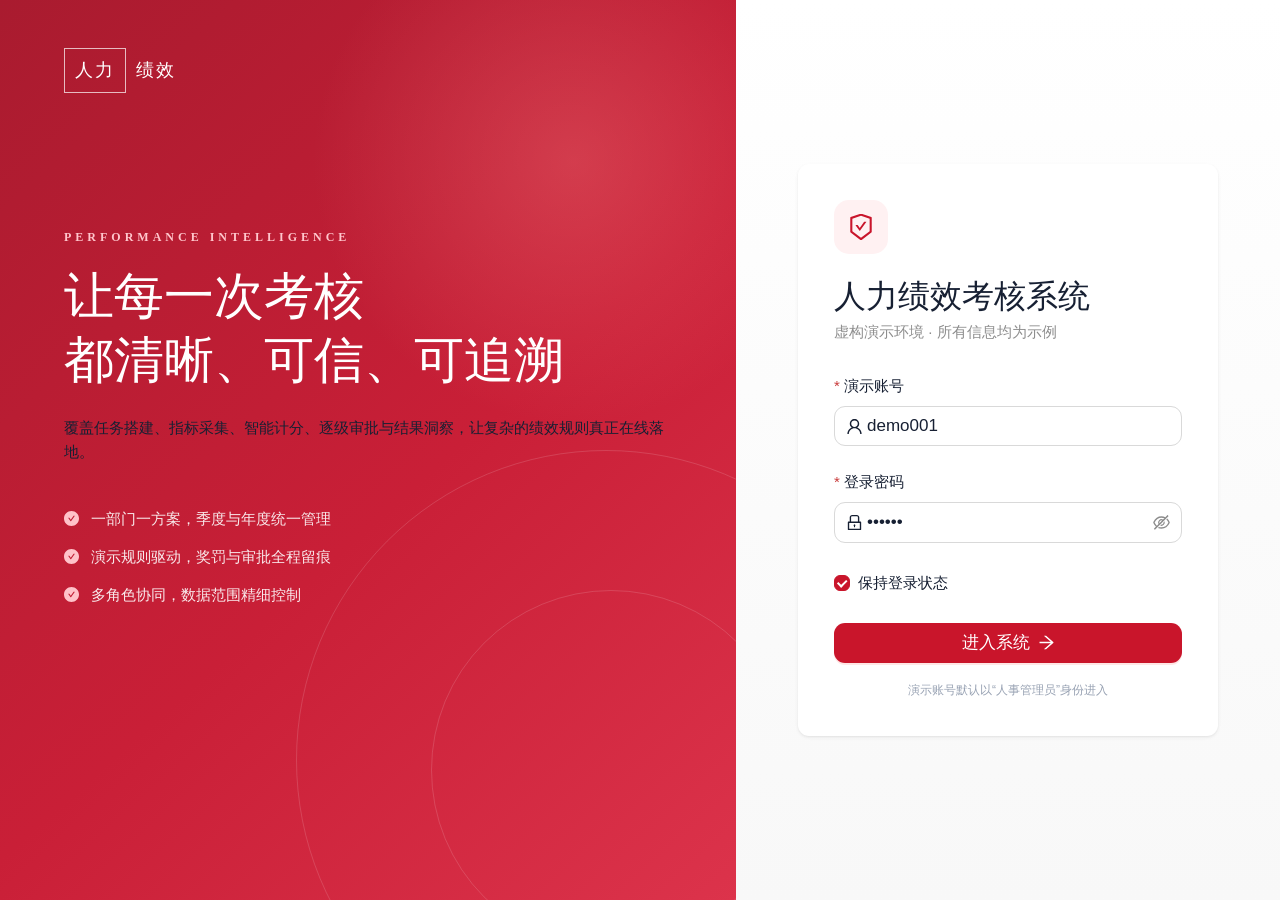
